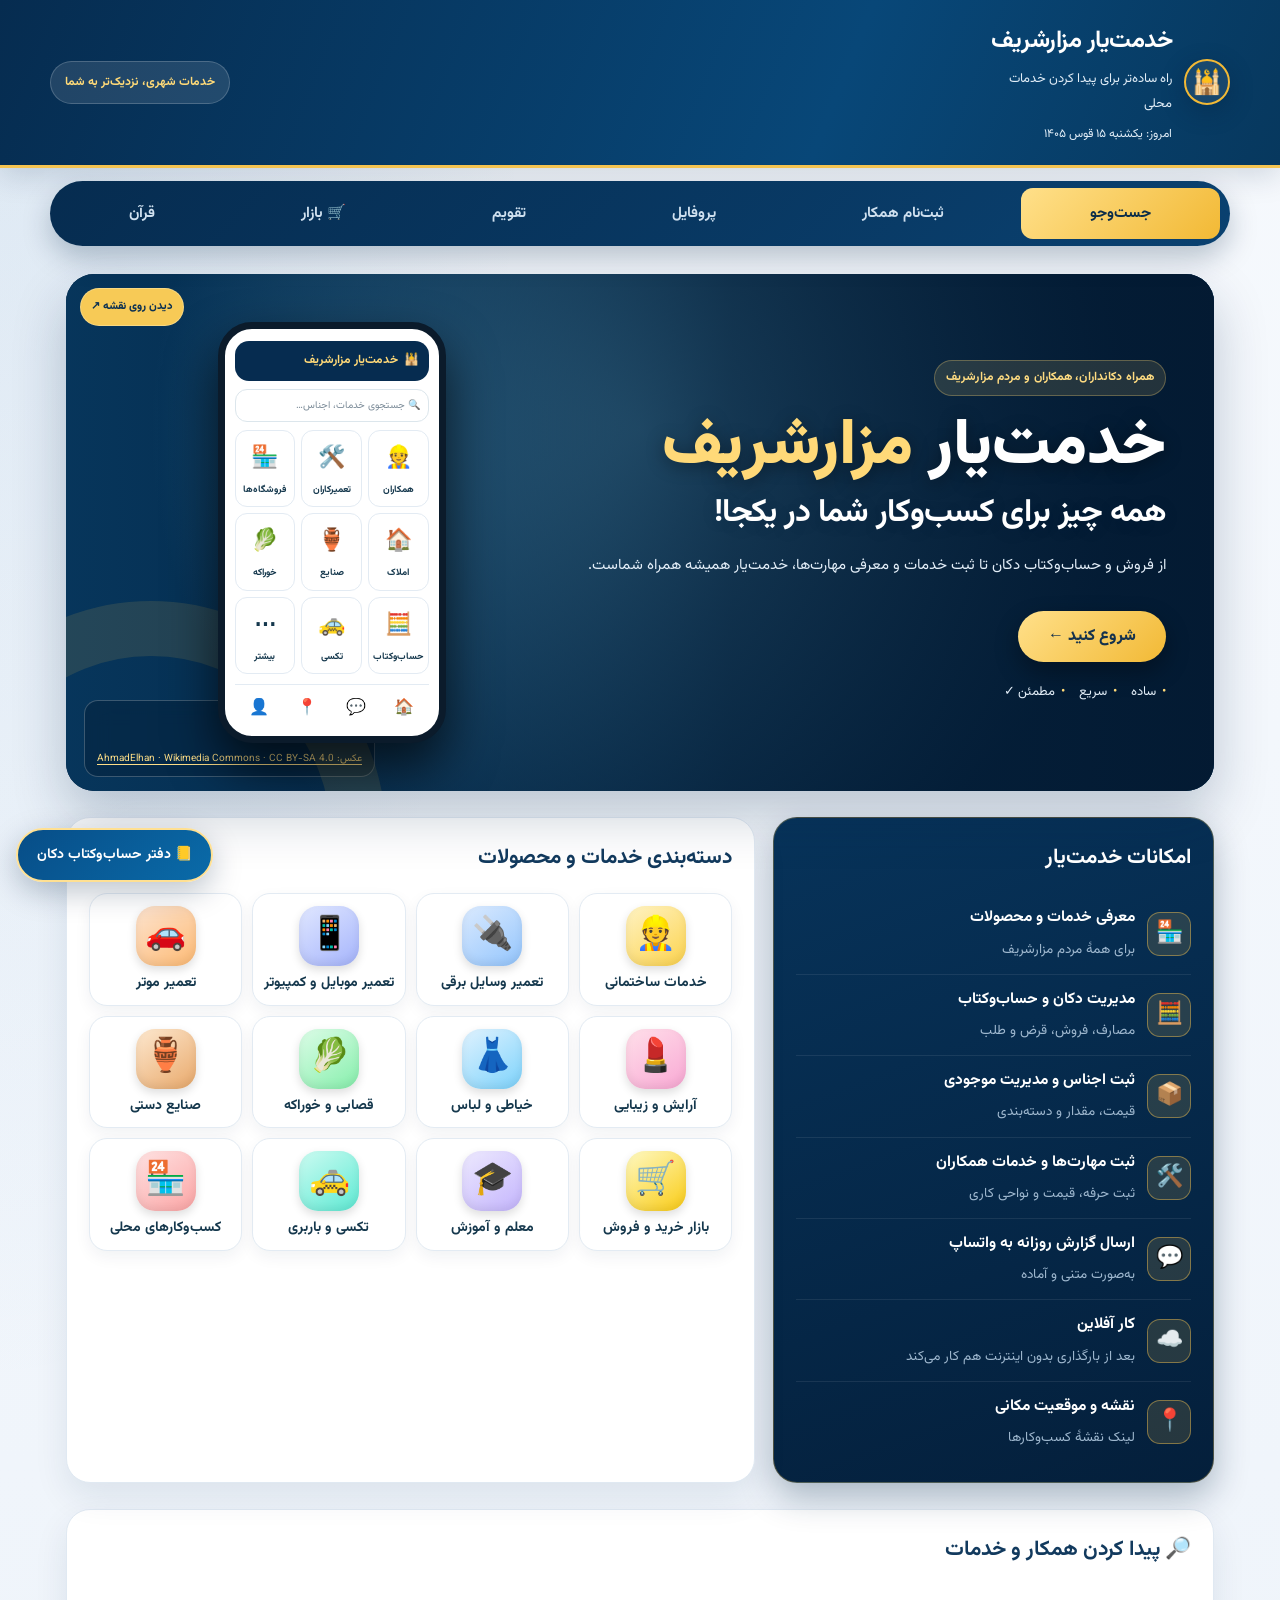
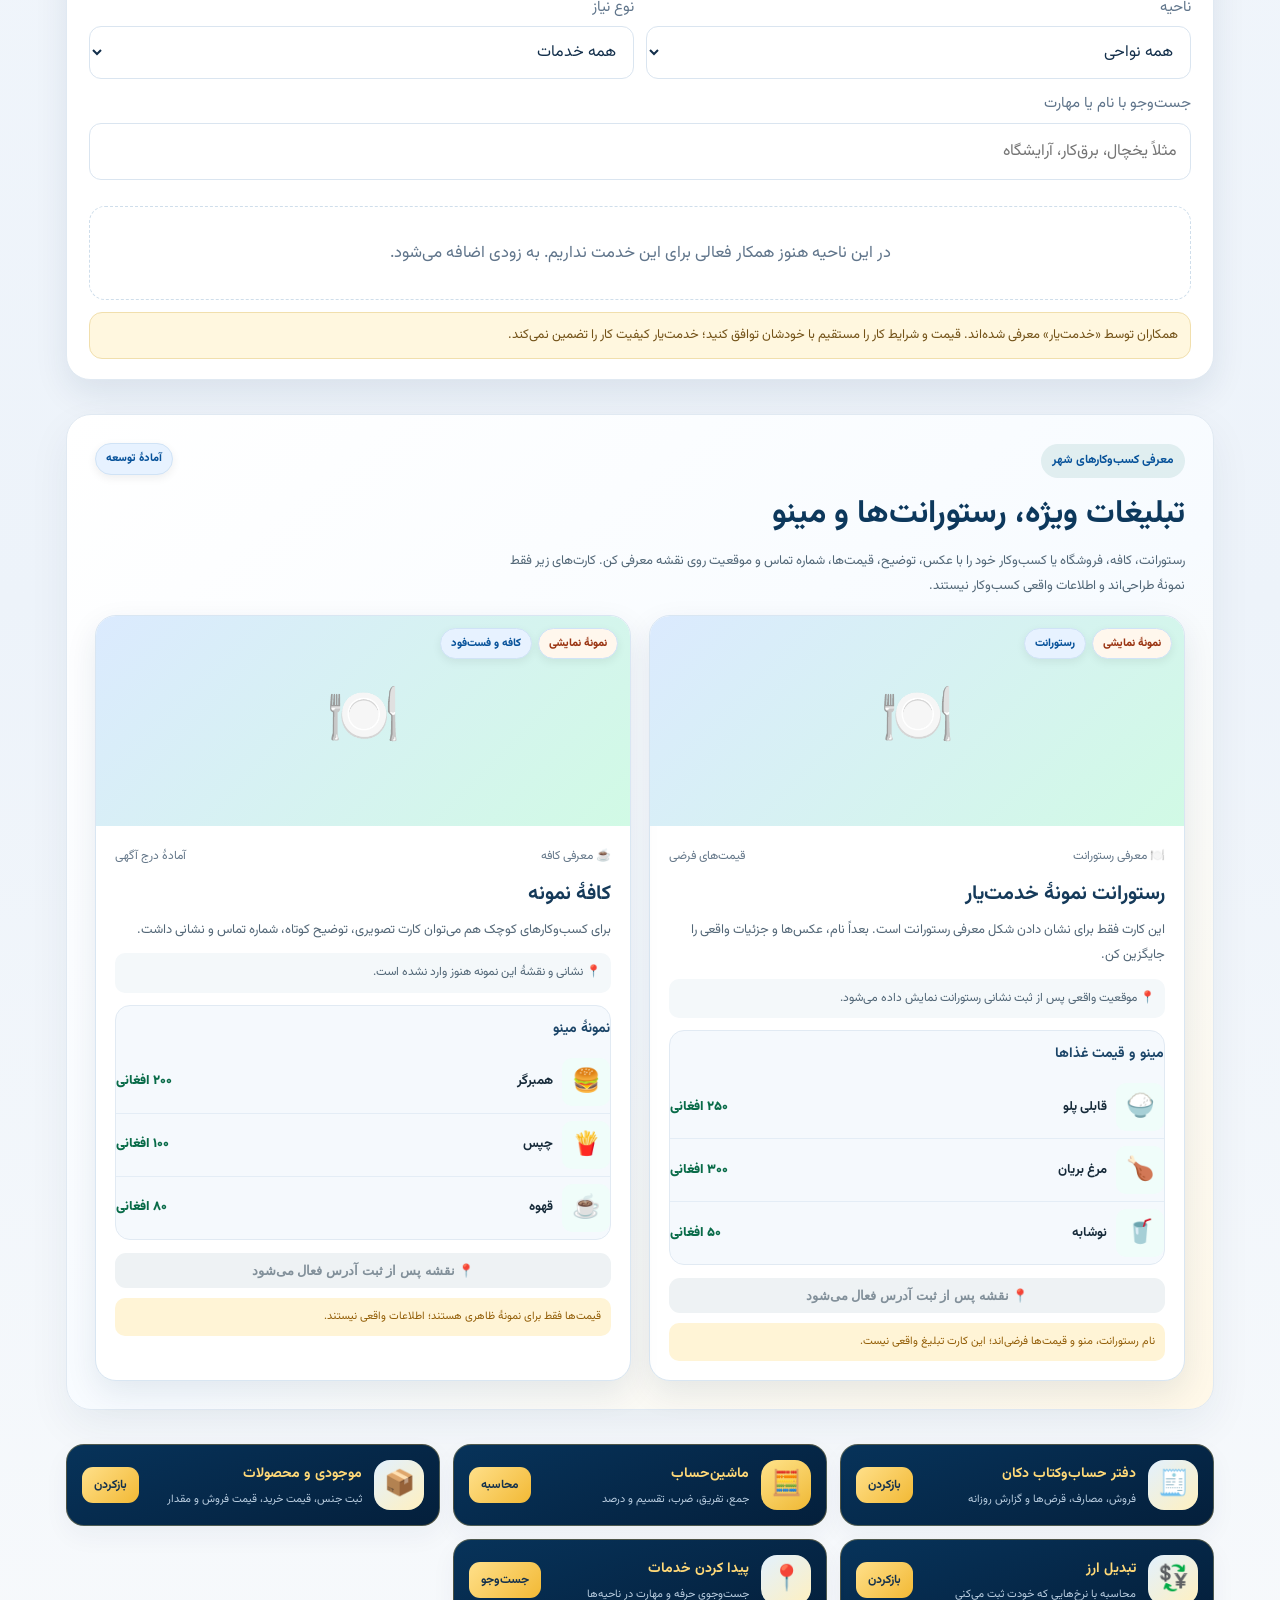
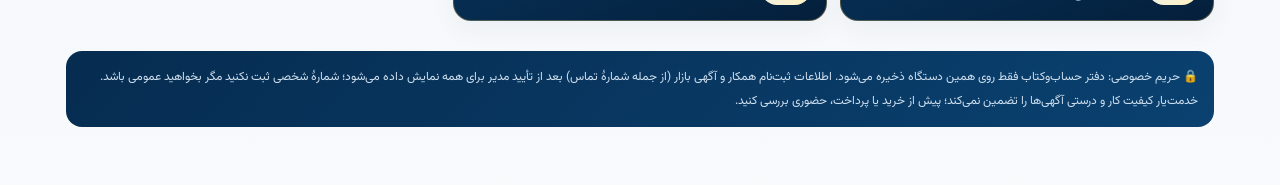
==== index.html @ aa997e95 "Add files via upload" ====
<!DOCTYPE html>
<html lang="fa" dir="rtl">
<head>
<meta charset="utf-8">
<meta name="viewport" content="width=device-width, initial-scale=1, viewport-fit=cover">
<title>خدمت‌یار مزارشریف</title>
<link rel="stylesheet" href="https://fonts.googleapis.com/css2?family=Amiri+Quran&display=swap">
<style>
:root{box-sizing:border-box;padding-top:env(safe-area-inset-top,0px);padding-bottom:env(safe-area-inset-bottom,0px);--bg:#f4f7f5;--card:#fff;--tx:#14231c;--mu:#5b6b63;--pr:#0f7a4f;--pr2:#e3f3ea;--bd:#dbe5df;--wa:#1fa855;--wn:#b45309;--wb:#fef3c7}
@media(prefers-color-scheme:dark){:root:not([data-theme="light"]){--bg:#0e1612;--card:#17221c;--tx:#e8f1ec;--mu:#9bb0a5;--pr:#3fcf8e;--pr2:#183226;--bd:#27382f;--wn:#fcd34d;--wb:#3a2f0b}}
:root[data-theme="dark"]{--bg:#0e1612;--card:#17221c;--tx:#e8f1ec;--mu:#9bb0a5;--pr:#3fcf8e;--pr2:#183226;--bd:#27382f;--wn:#fcd34d;--wb:#3a2f0b}
html{scroll-padding-top:env(safe-area-inset-top,0px)}
*{box-sizing:border-box}
body{margin:0;background:var(--bg);color:var(--tx);font-family:Tahoma,"Vazirmatn","Noto Naskh Arabic",sans-serif;line-height:1.7}
header{background:var(--pr);color:#fff;padding:18px 16px 14px;text-align:center}
header h1{margin:0;font-size:22px}header p{margin:2px 0 0;font-size:13px;opacity:.9}
nav{display:flex;overflow-x:auto;gap:6px;padding:10px 12px;position:sticky;top:env(safe-area-inset-top,0px);background:var(--bg);z-index:5;border-bottom:1px solid var(--bd)}
nav button{flex:1 0 auto;white-space:nowrap;padding:10px 12px;border:1px solid var(--bd);background:var(--card);color:var(--tx);border-radius:10px;font:inherit;font-size:12.5px;cursor:pointer}
nav button.on{background:var(--pr);color:#fff;border-color:var(--pr)}
main{max-width:720px;margin:0 auto;padding:14px 12px 40px}
.row{display:grid;grid-template-columns:1fr 1fr;gap:8px}
select,input,textarea{width:100%;padding:11px;border:1px solid var(--bd);border-radius:10px;background:var(--card);color:var(--tx);font:inherit;font-size:15px}
label{display:block;font-size:13px;color:var(--mu);margin:10px 0 4px}
.card{background:var(--card);border:1px solid var(--bd);border-radius:14px;padding:14px;margin-top:12px}
.card h3{margin:0 0 4px;font-size:17px}
.tag{display:inline-block;background:var(--pr2);color:var(--pr);border-radius:20px;padding:1px 10px;font-size:12px;margin-left:4px}
.mu{color:var(--mu);font-size:13px}
.acts{display:flex;gap:8px;margin-top:10px;flex-wrap:wrap}
.btn{flex:1;min-width:110px;text-align:center;padding:10px;border-radius:10px;border:0;font:inherit;font-size:14px;text-decoration:none;cursor:pointer;color:#fff;background:var(--pr)}
.btn.wa{background:var(--wa)}.btn.gr{background:transparent;color:var(--tx);border:1px solid var(--bd)}.btn.rd{background:#c0392b}
.note{background:var(--wb);color:var(--wn);border-radius:10px;padding:10px 12px;font-size:13px;margin-top:12px}
.ok{background:var(--pr2);color:var(--pr);border-radius:10px;padding:12px;margin-top:12px}
.st{font-size:12px;padding:1px 9px;border-radius:20px;background:var(--wb);color:var(--wn)}.st.a{background:var(--pr2);color:var(--pr)}
.empty{text-align:center;color:var(--mu);padding:30px 10px}
.choice-grid{display:grid;grid-template-columns:repeat(auto-fit,minmax(175px,1fr));gap:8px;margin:8px 0 14px}.choice{display:flex;align-items:center;gap:9px;border:1px solid var(--bd);border-radius:12px;padding:10px 12px;background:var(--bg);color:var(--tx);font-size:14px}.choice input{width:auto;margin:0;accent-color:var(--pr)}.subpanel{border:1px dashed var(--bd);border-radius:14px;padding:12px;margin-top:12px;background:color-mix(in srgb,var(--pr2) 35%,var(--card))}.skill-line{display:grid;grid-template-columns:minmax(120px,.8fr) minmax(0,1.2fr);gap:8px;align-items:center;margin-top:8px}.skill-line label{margin:0}.product-form-row{display:grid;grid-template-columns:1fr 1fr;gap:8px;border:1px solid var(--bd);border-radius:12px;padding:10px;margin-top:8px}.product-form-row .wide{grid-column:1/-1}.product-card{display:grid;grid-template-columns:92px 1fr;gap:12px;border-top:1px solid var(--bd);padding-top:10px;margin-top:10px}.product-card img{width:92px;height:92px;object-fit:cover;border-radius:12px;background:var(--bg)}.product-card strong{display:block}.price{color:var(--pr);font-weight:bold}.product-gallery{margin-top:10px}@media(max-width:520px){.skill-line,.product-form-row,.product-card{grid-template-columns:1fr}.product-card img{width:100%;height:160px}.product-form-row .wide{grid-column:auto}}
.cgrid{display:grid;grid-template-columns:repeat(7,1fr);gap:4px;margin-top:4px;text-align:center}.cgrid b{font-size:12px;color:var(--mu);font-weight:400}
.cl{border:1px solid var(--bd);border-radius:10px;padding:4px 0;min-height:46px;cursor:pointer;background:var(--bg);font-size:16px;line-height:1.2}.cl small{display:block;font-size:10px;color:var(--mu)}
.cl.fr{color:#c0392b}.cl.td{background:var(--pr);color:#fff;border-color:var(--pr)}.cl.td small{color:#fff}.cl.sl{outline:2px solid var(--pr)}.cl.em{border:0;background:none;cursor:default}
.qtext{font-family:"Amiri Quran","Scheherazade New","Noto Naskh Arabic","Traditional Arabic",serif;font-size:var(--qf,26px);line-height:2.4;text-align:justify;direction:rtl}
.qv{display:block;cursor:pointer;padding:12px 6px;border-bottom:1px solid var(--bd)}.qv:last-child{border-bottom:0}.qv.bm{background:var(--pr2);border-radius:8px}.qn{color:var(--pr);font-size:.62em;padding:0 2px;white-space:nowrap}
.qbis{text-align:center;margin:6px 0 10px}.qhd{text-align:center;border:1px solid var(--bd);border-radius:12px;padding:6px;margin-bottom:10px;background:var(--pr2);color:var(--pr)}
.qbar{display:flex;gap:6px;align-items:center;margin-bottom:10px}.qbar .btn{min-width:0;flex:0 0 auto;padding:8px 14px}.qbar span{flex:1;text-align:center}
.srow{display:flex;justify-content:space-between;align-items:center;cursor:pointer;margin-top:8px;padding:12px 14px}
.hide{display:none}

/* Khedmatyar modern visual refresh */
:root{--bg:#f5f7fb;--card:#fff;--tx:#172b3a;--mu:#667887;--pr:#0d766e;--pr2:#e1f4f1;--bd:#dce6ec;--wa:#16834b;--wn:#925d06;--wb:#fff4d6;--shadow:0 12px 34px rgba(22,48,67,.08)}
body{background:radial-gradient(circle at 5% 0%,rgba(13,118,110,.08),transparent 25rem),var(--bg)}
header{background:var(--card);color:var(--tx);border-bottom:1px solid var(--bd);text-align:right;padding:18px max(16px,calc((100% - 1080px)/2));display:flex;align-items:center;justify-content:space-between;gap:12px}
header h1{font-size:21px;letter-spacing:-.4px}header p{color:var(--mu);opacity:1}header:before{display:none}.header-brand{display:flex;align-items:center;gap:12px;min-width:0}.site-logo{display:grid;place-items:center;flex:0 0 46px;height:46px;border-radius:15px;background:linear-gradient(135deg,var(--pr),#174b70);color:white;font-size:24px;overflow:hidden;box-shadow:0 8px 20px rgba(13,118,110,.2)}.site-logo img{width:100%;height:100%;object-fit:cover}.header-copy h1{margin:0}.header-copy p{margin:2px 0 0}.header-pill{font-size:12px;border-radius:999px;padding:7px 12px;background:var(--pr2);color:var(--pr);white-space:nowrap}
nav{max-width:1080px;margin:auto;position:sticky;top:0;background:color-mix(in srgb,var(--bg) 90%,transparent);backdrop-filter:blur(12px);gap:8px;padding:12px 16px}nav button{border-radius:999px;padding:10px 15px;font-weight:bold;border-color:transparent}nav button.on{box-shadow:0 7px 16px rgba(13,118,110,.18)}
main{max-width:1080px;padding:20px 16px 50px}.hero{display:grid;grid-template-columns:1.2fr .8fr;align-items:center;gap:20px;margin:0 0 22px;padding:clamp(24px,4vw,42px);min-height:250px;overflow:hidden;position:relative;border-radius:27px;color:#fff;background:linear-gradient(120deg,#0d766e,#14566b 60%,#173b57);box-shadow:0 20px 45px rgba(16,75,89,.18)}.hero:after{content:"";position:absolute;left:-70px;top:-150px;width:300px;height:300px;border-radius:50%;background:rgba(255,255,255,.08);pointer-events:none}.hero h2{font-size:clamp(27px,4vw,41px);line-height:1.4;margin:8px 0 10px}.hero p{color:rgba(255,255,255,.83);margin:0}.hero .kicker{display:inline-block;background:rgba(255,255,255,.13);border:1px solid rgba(255,255,255,.2);border-radius:999px;padding:5px 12px;font-size:12px}.hero .art{font-size:clamp(70px,10vw,120px);text-align:center;filter:drop-shadow(0 15px 18px rgba(0,0,0,.2))}.hero .actions{display:flex;gap:9px;flex-wrap:wrap;margin-top:20px}.hero a,.hero button{display:inline-block;border:1px solid rgba(255,255,255,.3);border-radius:12px;padding:10px 16px;font:inherit;font-weight:bold;text-decoration:none;cursor:pointer}.hero a{background:#fff;color:#0d625e}.hero button{background:rgba(255,255,255,.12);color:#fff}
.card{border-radius:19px;padding:17px;box-shadow:var(--shadow);border-color:var(--bd)}.btn{border-radius:12px;font-weight:bold;padding:11px 14px;transition:transform .15s,box-shadow .15s}.btn:hover{transform:translateY(-1px);box-shadow:0 7px 15px rgba(13,118,110,.12)}select,input,textarea{border-radius:12px;border-color:var(--bd);padding:12px 13px}select:focus,input:focus,textarea:focus{outline:none;border-color:var(--pr);box-shadow:0 0 0 3px rgba(13,118,110,.12)}.note,.ok{border-radius:13px}.empty{background:var(--card);border:1px dashed var(--bd);border-radius:16px;margin-top:14px}
@media(max-width:650px){header{padding:14px 16px}header h1{font-size:18px}.site-logo{flex-basis:40px;height:40px}.header-pill{display:none}main{padding:13px 12px 35px}.hero{grid-template-columns:1fr;min-height:0;border-radius:21px;padding:24px 21px}.hero .art{display:none}.hero h2{font-size:29px}.row{grid-template-columns:1fr}.card{padding:14px}}


/* Version 5 visual homepage: service photos, features and roadmap */
.kyv-intro{display:grid;grid-template-columns:1.2fr .8fr;gap:22px;align-items:center;margin:0 0 30px;padding:clamp(22px,4vw,42px);border-radius:28px;overflow:hidden;background:linear-gradient(120deg,#062d4d,#075c76 58%,#0d766e);color:#fff;box-shadow:0 22px 50px rgba(6,45,77,.2);position:relative}.kyv-intro:after{content:"";position:absolute;width:340px;height:340px;left:-120px;bottom:-230px;border-radius:50%;border:50px solid rgba(255,255,255,.07);pointer-events:none}.kyv-eyebrow{display:inline-flex;border-radius:999px;padding:5px 11px;background:rgba(13,118,110,.1);color:var(--pr);font-weight:700;font-size:12px}.kyv-intro .kyv-eyebrow{background:rgba(255,255,255,.13);color:#ffe29a;border:1px solid rgba(255,255,255,.15)}.kyv-intro h2{font-size:clamp(27px,4vw,42px);line-height:1.45;margin:13px 0}.kyv-intro p{font-size:15px;line-height:1.95;color:#e1eef7;max-width:690px}.kyv-intro-points{display:flex;gap:8px;flex-wrap:wrap;margin:16px 0}.kyv-intro-points span{font-size:12px;padding:6px 10px;border-radius:999px;background:rgba(255,255,255,.1)}.kyv-intro-actions{display:flex;gap:9px;flex-wrap:wrap;margin-top:18px}.kyv-intro-actions button{border:0;border-radius:12px;background:#fff;color:#063b5c;padding:12px 16px;font:700 13px Tahoma,sans-serif;cursor:pointer}.kyv-intro-actions button.secondary{background:rgba(255,255,255,.12);color:#fff;border:1px solid rgba(255,255,255,.25)}.kyv-intro-actions button.gold{background:#ffcf5b;color:#26303a}.kyv-intro-art{min-height:235px;position:relative;display:grid;place-items:center;background:radial-gradient(circle at 50% 40%,rgba(255,255,255,.2),transparent 60%)}.kyv-city-icon{font-size:clamp(100px,15vw,170px);filter:drop-shadow(0 18px 18px rgba(0,0,0,.25))}.kyv-art-caption{position:absolute;bottom:6px;right:4%;left:4%;padding:12px 14px;background:rgba(255,255,255,.13);border:1px solid rgba(255,255,255,.2);backdrop-filter:blur(8px);border-radius:14px;display:flex;justify-content:space-between;gap:8px;flex-wrap:wrap}.kyv-art-caption span{font-size:12px;color:#e1eef7}.kyv-float-icon{position:absolute;display:grid;place-items:center;width:56px;height:56px;border-radius:18px;background:#fff;color:#073c58;font-size:28px;box-shadow:0 12px 26px #001a2c44;transform:rotate(-7deg)}.kyv-float-icon.one{top:7%;right:12%}.kyv-float-icon.two{top:19%;left:8%;transform:rotate(8deg)}.kyv-float-icon.three{bottom:27%;left:14%;transform:rotate(-3deg)}.kyv-block{margin:30px 0}.kyv-heading{display:flex;align-items:end;justify-content:space-between;gap:15px;margin-bottom:15px}.kyv-heading h2{margin:7px 0 3px;font-size:clamp(22px,3vw,29px)}.kyv-heading p{margin:0;color:var(--mu);font-size:13px}.kyv-categories{display:grid;grid-template-columns:repeat(4,minmax(0,1fr));gap:13px}.kyv-category{position:relative;display:block;min-width:0;overflow:hidden;text-decoration:none;color:var(--tx);background:var(--card);border:1px solid var(--bd);border-radius:19px;box-shadow:var(--shadow);transition:transform .18s,box-shadow .18s}.kyv-category:hover{transform:translateY(-3px);box-shadow:0 16px 32px rgba(22,48,67,.13)}.kyv-category img{width:100%;height:145px;display:block;object-fit:cover;background:linear-gradient(135deg,#dceef1,#e9f0f6)}.kyv-category .kyv-fallback{display:none;position:absolute;top:42px;right:calc(50% - 28px);width:56px;height:56px;border-radius:18px;place-items:center;background:#fff;color:var(--pr);font-size:28px;box-shadow:0 8px 20px #1232}.kyv-category div{padding:13px 14px 15px}.kyv-category b{display:block;font-size:15px}.kyv-category small{display:block;color:var(--mu);font-size:12px;margin-top:5px;line-height:1.7}.kyv-tools{display:grid;grid-template-columns:repeat(2,minmax(0,1fr));gap:10px;margin:28px 0}.kyv-tool{display:flex;align-items:center;gap:12px;min-width:0;background:var(--card);border:1px solid var(--bd);border-radius:16px;padding:13px;box-shadow:var(--shadow)}.kyv-tool>span{width:46px;height:46px;flex:0 0 46px;display:grid;place-items:center;border-radius:14px;background:var(--pr2);font-size:23px}.kyv-tool div{flex:1;min-width:0}.kyv-tool b{display:block;font-size:14px}.kyv-tool small{display:block;color:var(--mu);font-size:11px;line-height:1.6;margin-top:3px}.kyv-tool button{border:1px solid var(--bd);background:var(--bg);color:var(--pr);border-radius:10px;padding:8px 10px;font:700 12px Tahoma,sans-serif;cursor:pointer;white-space:nowrap}.kyv-features{display:grid;grid-template-columns:repeat(4,minmax(0,1fr));gap:11px}.kyv-features article{background:var(--card);border:1px solid var(--bd);border-radius:17px;padding:16px;box-shadow:var(--shadow)}.kyv-features article span{display:grid;place-items:center;width:44px;height:44px;border-radius:14px;background:var(--pr2);font-size:23px;margin-bottom:10px}.kyv-features b{font-size:14px}.kyv-features p{font-size:12px;line-height:1.8;color:var(--mu);margin:6px 0 0}.kyv-roadmap{display:grid;grid-template-columns:repeat(3,minmax(0,1fr));gap:14px}.stage{position:relative;background:var(--card);border:1px solid var(--bd);border-radius:21px;padding:19px;box-shadow:var(--shadow);overflow:hidden}.stage.current{border:2px solid #0d9a84;background:linear-gradient(160deg,#f0fffb,#fff 60%)}.stage-no{width:45px;height:45px;display:grid;place-items:center;border-radius:15px;background:#0d766e;color:#fff;font-size:22px;font-weight:800;box-shadow:0 8px 20px #0d766e33}.stage:nth-child(2) .stage-no{background:#2368ba}.stage:nth-child(3) .stage-no{background:#7250b8}.stage-label{display:block;margin-top:13px;font-size:12px;font-weight:700;color:var(--pr)}.stage h3{font-size:17px;margin:5px 0 8px}.stage p,.stage li{font-size:12px;line-height:1.85;color:var(--mu)}.stage ul{padding-right:18px;margin:10px 0}.stage-status{display:inline-block;padding:6px 10px;border-radius:999px;background:#dff7ed;color:#06765c;font-size:11px;font-weight:700}.stage-status.planned{background:#eef2ff;color:#4256a5}.kyv-disclaimer{margin-top:14px;padding:13px 15px;border-radius:13px;background:#fff4d6;color:#775310;font-size:12px;line-height:1.9}
@media(max-width:850px){.kyv-categories{grid-template-columns:repeat(3,minmax(0,1fr))}.kyv-features{grid-template-columns:repeat(2,minmax(0,1fr))}.kyv-intro{grid-template-columns:1fr .7fr}.kyv-category img{height:125px}}
@media(max-width:600px){.kyv-intro{grid-template-columns:1fr;padding:22px 18px;border-radius:20px}.kyv-intro-art{min-height:150px;grid-row:1}.kyv-city-icon{font-size:100px}.kyv-art-caption{bottom:0}.kyv-intro h2{font-size:27px}.kyv-categories{grid-template-columns:repeat(2,minmax(0,1fr));gap:9px}.kyv-category img{height:112px}.kyv-category div{padding:10px}.kyv-category b{font-size:13px}.kyv-category small{font-size:11px}.kyv-tools{grid-template-columns:1fr}.kyv-tool{gap:9px;padding:10px}.kyv-tool>span{width:40px;height:40px;flex-basis:40px}.kyv-roadmap{grid-template-columns:1fr}.kyv-heading{align-items:start}.kyv-features{grid-template-columns:repeat(2,minmax(0,1fr))}.kyv-features article{padding:12px}.kyv-features b{font-size:13px}}

/* Version 6: local business promotions, restaurant menus and map links */
.kyv-ads-block{margin:28px 0;padding:clamp(16px,3vw,26px);border-radius:25px;background:linear-gradient(135deg,#fff7ed,#f0fdfa 68%,#eff6ff);border:1px solid #e3e9ed}
.kyv-ads-top{display:flex;align-items:flex-start;justify-content:space-between;gap:16px;flex-wrap:wrap;margin-bottom:15px}
.kyv-ads-top h2{margin:5px 0 4px;font-size:clamp(22px,3vw,30px);color:#143348}
.kyv-ads-top p{margin:0;color:#526777;font-size:13px;max-width:700px}
.kyv-ad-grid{display:grid;grid-template-columns:repeat(2,minmax(0,1fr));gap:16px}
.kyv-ad-card{background:#fff;border:1px solid #e0e8eb;border-radius:20px;overflow:hidden;box-shadow:0 12px 28px rgba(21,57,76,.08);min-width:0;color:#172b3a}
.kyv-ad-photo{height:178px;position:relative;background:linear-gradient(135deg,#dbeafe,#d1fae5);overflow:hidden}
.kyv-ad-photo img{width:100%;height:100%;object-fit:cover;display:block}
.kyv-ad-photo .ad-photo-fallback{display:grid;place-items:center;width:100%;height:100%;font-size:60px}
.kyv-ad-flags{position:absolute;top:12px;right:12px;display:flex;gap:6px;flex-wrap:wrap}
.kyv-ad-flag{border-radius:999px;padding:4px 10px;font-size:11px;font-weight:800;background:#fff;color:#9a3412;box-shadow:0 3px 10px #0001}
.kyv-ad-flag.demo{background:#fff7ed;color:#9a3412}
.kyv-ad-body{padding:16px}
.kyv-ad-meta{display:flex;justify-content:space-between;gap:8px;align-items:center;flex-wrap:wrap;font-size:12px;color:#647789}
.kyv-ad-card h3{font-size:19px;margin:7px 0 4px;color:#15384d}
.kyv-ad-desc{font-size:13px;color:#536777;margin:0 0 10px}
.kyv-ad-address{font-size:12px;color:#526777;background:#f4f8fa;border-radius:10px;padding:8px 10px;margin:10px 0}
.kyv-menu{margin-top:12px;border-top:1px solid #e5edf1;padding-top:10px}
.kyv-menu h4{margin:0 0 8px;color:#1c4a58;font-size:14px}
.kyv-menu-item{display:flex;align-items:center;gap:9px;padding:7px 0;border-bottom:1px dashed #e2e9ed;min-width:0}
.kyv-menu-item:last-child{border-bottom:0}
.kyv-menu-item img{width:48px;height:48px;object-fit:cover;border-radius:10px;background:#edf2f5;flex:0 0 48px}
.kyv-menu-item .kyv-menu-icon{width:48px;height:48px;border-radius:10px;display:grid;place-items:center;background:#f0fdfa;font-size:23px;flex:0 0 48px}
.kyv-menu-name{font-size:13px;font-weight:700;flex:1;min-width:0;overflow-wrap:anywhere}
.kyv-menu-price{font-size:13px;font-weight:900;color:#0d766e;white-space:nowrap}
.kyv-ad-actions{display:flex;gap:8px;flex-wrap:wrap;margin-top:13px}
.kyv-ad-actions a,.kyv-ad-actions button{flex:1;min-width:120px;text-align:center;border:0;border-radius:11px;padding:10px 11px;background:#0d766e;color:#fff;text-decoration:none;font:700 13px Tahoma,sans-serif;cursor:pointer}
.kyv-ad-actions a.map{background:#e8f3ff;color:#1c5b88}.kyv-ad-actions a.call{background:#16834b}.kyv-ad-actions a.demo-disabled{background:#eef2f4;color:#82909a;cursor:default;pointer-events:none}
.kyv-ad-demo-note{font-size:11px;color:#925d06;background:#fff4d6;border-radius:10px;padding:8px 10px;margin-top:10px}
.kyv-ad-empty{border:1px dashed #c5d5dd;background:#fff;border-radius:16px;text-align:center;padding:20px;color:#526777;font-size:13px}
.kyv-ad-admin{border:1px solid var(--bd);border-radius:16px;background:var(--bg);padding:14px;margin:16px 0}
.kyv-ad-admin h3{margin:0 0 6px}.kyv-ad-admin .ky-ad-form-grid{display:grid;grid-template-columns:repeat(2,minmax(0,1fr));gap:8px}
.kyv-ad-admin .wide{grid-column:1/-1}.kyv-ad-admin .ky-ad-field label{display:block;font-size:12px;color:var(--mu);margin:8px 0 4px}.kyv-ad-admin .ky-ad-field input,.kyv-ad-admin .ky-ad-field select,.kyv-ad-admin .ky-ad-field textarea{width:100%;padding:10px;border:1px solid var(--bd);border-radius:10px;background:var(--card);color:var(--tx);font:inherit;min-width:0}.kyv-ad-admin .ky-ad-field textarea{min-height:96px}
.kyv-ad-admin-list{display:grid;grid-template-columns:repeat(auto-fit,minmax(230px,1fr));gap:9px;margin-top:12px}.kyv-ad-admin-item{border:1px solid var(--bd);background:var(--card);border-radius:12px;padding:12px}.kyv-ad-admin-item h4{margin:0 0 5px}.kyv-ad-admin-item .acts{margin-top:8px}.kyv-ad-admin-item .btn{font-size:12px;min-width:85px}
@media(max-width:650px){.kyv-ad-grid{grid-template-columns:1fr}.kyv-ad-photo{height:165px}.kyv-ad-admin .ky-ad-form-grid{grid-template-columns:1fr}.kyv-ad-admin .wide{grid-column:auto}.kyv-ads-block{padding:14px;border-radius:18px}}

</style>

<style id="ky-ledger-style">
#ky-ledger-launch{position:fixed;z-index:9998;left:16px;bottom:18px;border:0;border-radius:999px;background:#0f7a4f;color:white;padding:13px 18px;font:700 14px Tahoma,sans-serif;box-shadow:0 8px 28px #0003;cursor:pointer}
#ky-ledger{position:fixed;z-index:9999;inset:0;background:var(--bg,#f4f7f5);color:var(--tx,#14231c);overflow:auto;display:none;font:14px/1.7 Tahoma,sans-serif}
#ky-ledger *{box-sizing:border-box} #ky-ledger.open{display:block}
.ky-wrap{max-width:1120px;margin:auto;padding:14px}.ky-top{position:sticky;top:0;z-index:2;background:var(--card,#fff);border-bottom:1px solid var(--bd,#dbe5df);padding:12px;display:flex;gap:10px;align-items:center;justify-content:space-between;flex-wrap:wrap}
.ky-title{font-size:20px;font-weight:800}.ky-muted{color:var(--mu,#5b6b63);font-size:12px}.ky-tabs{display:flex;gap:7px;flex-wrap:wrap;margin:12px 0}.ky-tab,.ky-btn{border:1px solid var(--bd,#dbe5df);border-radius:10px;padding:9px 12px;background:var(--card,#fff);color:var(--tx,#14231c);font:inherit;cursor:pointer}.ky-tab.active,.ky-btn.primary{background:var(--pr,#0f7a4f);color:#fff;border-color:transparent}.ky-panel{display:none}.ky-panel.active{display:block}.ky-grid{display:grid;grid-template-columns:repeat(auto-fit,minmax(210px,1fr));gap:12px}.ky-card{background:var(--card,#fff);border:1px solid var(--bd,#dbe5df);border-radius:14px;padding:14px;margin-bottom:12px}.ky-card h3{margin:0 0 10px;font-size:16px}.ky-stat{font-size:22px;font-weight:800;margin-top:3px}.ky-form{display:grid;grid-template-columns:repeat(auto-fit,minmax(180px,1fr));gap:10px}.ky-field label{display:block;font-size:12px;color:var(--mu,#5b6b63);margin-bottom:4px}.ky-field input,.ky-field select,.ky-field textarea{width:100%;border:1px solid var(--bd,#dbe5df);background:var(--bg,#f4f7f5);color:var(--tx,#14231c);padding:10px;border-radius:9px;font:inherit;min-width:0}.ky-field textarea{min-height:76px}.ky-actions{display:flex;gap:8px;flex-wrap:wrap;margin-top:12px}.ky-tablewrap{overflow:auto} .ky-table{width:100%;border-collapse:collapse;min-width:560px}.ky-table th,.ky-table td{padding:8px;border-bottom:1px solid var(--bd,#dbe5df);text-align:right;white-space:nowrap}.ky-table th{font-size:12px;color:var(--mu,#5b6b63)}.ky-danger{color:#b42318}.ky-note{padding:10px 12px;background:var(--pr2,#e3f3ea);border-radius:10px;margin:10px 0}.ky-empty{color:var(--mu,#5b6b63);padding:14px;text-align:center}.ky-badge{display:inline-block;padding:3px 8px;border-radius:99px;background:var(--pr2,#e3f3ea);font-size:11px}
@media(max-width:560px){.ky-wrap{padding:8px}.ky-title{font-size:17px}#ky-ledger-launch{left:10px;bottom:10px;padding:11px 14px}}
</style>
<link rel="manifest" href="./manifest.webmanifest">
<meta name="theme-color" content="#062c50">


<style id="kyv-v7-premium-style">
:root{--bg:#f3f7fc;--card:#fff;--tx:#132f4b;--mu:#60758b;--pr:#07529a;--pr2:#e5f1ff;--bd:#dae5f0;--accent:#f5c451;--wa:#16834b;--shadow:0 14px 36px rgba(7,39,76,.09)}
body{background:radial-gradient(ellipse at 0% 0%,rgba(16,96,164,.11),transparent 33rem),linear-gradient(180deg,#f6f9fd,#edf3fa 65%,#f8fafc);color:var(--tx);font-family:Tahoma,"Vazirmatn","Noto Naskh Arabic",sans-serif}
.legacy-hero{display:none!important}
header{position:relative;background:linear-gradient(112deg,#062c50,#084778 65%,#07385e);color:#fff;border:0;border-bottom:3px solid var(--accent);padding:18px max(16px,calc((100% - 1180px)/2));box-shadow:0 8px 28px rgba(4,35,67,.15)}
header h1{color:#fff;font-size:24px;letter-spacing:-.5px}header p{color:#e1edf7!important;opacity:1}header .header-pill{background:rgba(255,255,255,.11);border:1px solid rgba(255,255,255,.19);color:#ffda78;padding:9px 14px;font-weight:700}.site-logo{background:linear-gradient(145deg,#ffda76,#e5ab28 48%,#fff0bd);color:#062f55;border:2px solid rgba(255,255,255,.65);box-shadow:0 7px 24px #001e3c55;font-weight:900;border-radius:17px}
nav{max-width:1180px;background:rgba(255,255,255,.91);border:1px solid #dbe7f2;border-radius:18px;margin:13px auto 0;padding:9px 12px;box-shadow:0 12px 26px rgba(7,39,76,.07);backdrop-filter:blur(14px)}nav button{background:transparent;color:#25445f;border-radius:12px;font-size:13px;padding:11px 14px;transition:all .18s}nav button:hover{background:#edf5fd;color:#07529a}nav button.on{background:linear-gradient(135deg,#064d91,#0d70b8);border-color:transparent;color:white;box-shadow:0 8px 18px #07529a2b}
main{max-width:1180px;padding:18px 16px 58px}.kyv-intro{grid-template-columns:1.08fr .92fr;gap:28px;margin:10px 0 26px;padding:clamp(22px,3.2vw,40px);border:1px solid rgba(255,255,255,.12);border-radius:30px;background:radial-gradient(circle at 100% 0%,#0c6298 0,transparent 31%),linear-gradient(125deg,#031e3a,#07395f 55%,#0a4e73);box-shadow:0 24px 54px rgba(4,36,71,.23)}.kyv-intro:after{width:360px;height:360px;left:-150px;bottom:-280px;border:55px solid rgba(244,195,79,.12)}.kyv-intro-copy{position:relative;z-index:1}.kyv-intro .kyv-eyebrow{background:rgba(255,214,115,.13);border:1px solid rgba(255,214,115,.29);color:#ffdc81;letter-spacing:.1px}.kyv-intro h2{font-size:clamp(29px,3.8vw,45px);line-height:1.42;letter-spacing:-.7px;color:#fff;text-shadow:0 2px 16px #001e3c25}.kyv-intro h2:after{content:"";display:block;width:94px;height:4px;margin-top:14px;border-radius:8px;background:linear-gradient(90deg,#ffdc7c,#df9d19)}.kyv-intro p{max-width:610px;color:#e3eef8;font-size:15px;line-height:2.05}.kyv-intro-points{gap:8px}.kyv-intro-points span{padding:7px 11px;border:1px solid rgba(255,255,255,.13);background:rgba(255,255,255,.075);color:#f6f9ff}.kyv-intro-actions button{border-radius:13px;padding:12px 16px;box-shadow:0 7px 19px #001d361f;transition:transform .16s,box-shadow .16s}.kyv-intro-actions button:hover{transform:translateY(-2px);box-shadow:0 12px 23px #001d3630}.kyv-intro-actions button:first-child{background:linear-gradient(135deg,#ffe08a,#f2b935);color:#17344e}.kyv-intro-actions button.secondary{background:rgba(255,255,255,.085);border:1px solid rgba(255,255,255,.25);color:#fff}.kyv-intro-actions button.gold{background:#fff;color:#074575}
.kyv-intro-art{min-height:390px;border-radius:24px;overflow:hidden;isolation:isolate;display:block;background:linear-gradient(135deg,#d6e6f4,#32618a);box-shadow:0 16px 34px #001a2d50;align-self:stretch}.kyv-intro-art:before{content:"";position:absolute;z-index:1;inset:0;background:linear-gradient(180deg,rgba(3,24,47,.04) 30%,rgba(3,24,47,.72) 100%);pointer-events:none}.kyv-intro-art:after{content:"";position:absolute;z-index:1;inset:10px;border:1px solid rgba(255,255,255,.27);border-radius:18px;pointer-events:none}.kyv-intro-art.photo-unavailable{background:radial-gradient(circle at 50% 30%,#4e98be,#07385f 72%)}.kyv-intro-art.photo-unavailable:after{content:"روضهٔ شریف مزارشریف";display:grid;place-items:center;color:#fff;font-size:28px;font-weight:800;inset:38% 12px auto;height:70px;border:0}.kyv-intro-art #kyv-intro-img{position:absolute;inset:0;width:100%;height:100%;object-fit:cover;object-position:center;display:block;transition:transform .45s}.kyv-intro-art:hover #kyv-intro-img{transform:scale(1.035)}.kyv-photo-top{position:absolute;z-index:3;top:17px;right:17px;left:17px;display:flex;align-items:center;justify-content:space-between;gap:8px;flex-wrap:wrap}.kyv-photo-top span,.kyv-photo-top a{font-size:11px;text-decoration:none;padding:7px 10px;border-radius:99px;color:white;background:rgba(2,28,54,.56);border:1px solid rgba(255,255,255,.25);backdrop-filter:blur(9px)}.kyv-photo-top a{background:#f7ca56;color:#0c3152;font-weight:800}.kyv-art-caption{z-index:3;bottom:18px;right:18px;left:18px;padding:13px 14px;background:rgba(4,32,59,.58);border-color:rgba(255,255,255,.22);align-items:flex-start;flex-direction:column;backdrop-filter:blur(12px)}.kyv-art-caption strong{color:#fff;font-size:17px}.kyv-art-caption span{color:#e8f1fb;display:block}.kyv-art-caption a.kyv-photo-credit{font-size:10px;color:#ffdf88;text-decoration:underline;text-underline-offset:3px;max-width:100%;overflow-wrap:anywhere}.kyv-float-icon{z-index:3;border:1px solid rgba(255,255,255,.75);width:52px;height:52px;border-radius:17px;color:#08406e;background:linear-gradient(145deg,#fff,#eaf4ff);box-shadow:0 13px 25px #001a2c42}.kyv-float-icon.one{top:28%;right:8%}.kyv-float-icon.two{top:42%;left:7%}.kyv-float-icon.three{bottom:34%;left:17%}
.kyv-block{margin:34px 0}.kyv-heading{margin-bottom:17px;padding:0 2px}.kyv-heading h2{font-size:clamp(23px,2.5vw,31px);color:#123a5e;margin:8px 0 5px;line-height:1.5}.kyv-heading p{font-size:13px;line-height:1.9;color:#687f93}.kyv-heading .kyv-eyebrow{background:#e5f1ff;border:1px solid #cfe4fb;color:#07529a}.kyv-categories{gap:14px}.kyv-category{border:1px solid #dbe7f2;border-radius:19px;box-shadow:0 8px 24px rgba(7,39,76,.07);background:#fff}.kyv-category img{height:158px;transition:transform .4s,filter .25s}.kyv-category:hover img{transform:scale(1.04);filter:saturate(1.08)}.kyv-category>div{padding:14px 15px 16px;border-top:1px solid #eef3f8}.kyv-category b{font-size:15px;color:#123858}.kyv-category small{font-size:12px;line-height:1.8;color:#647d92}.kyv-category .kyv-fallback{top:0;right:0;left:0;width:100%;height:158px;border:0;border-radius:0;background:linear-gradient(135deg,#dceeff,#fff0c9);box-shadow:none;font-size:40px;color:#0b5289}
.kyv-ads-block{padding:clamp(17px,3vw,28px);border:1px solid #e0e9f2;border-radius:25px;background:linear-gradient(140deg,#fff 0%,#f7fbff 55%,#fff8e8 100%);box-shadow:0 16px 42px #052d5010}.kyv-ads-top h2{font-size:clamp(23px,3vw,32px);color:#0d385c}.kyv-ad-flag{background:#e7f2ff;border:1px solid #d0e3f6;color:#07529a}.kyv-ad-grid{gap:18px}.kyv-ad-card{border:1px solid #d9e6f2;border-radius:21px;overflow:hidden;box-shadow:0 12px 32px rgba(7,39,76,.09)}.kyv-ad-photo{height:210px}.kyv-ad-photo:after{background:linear-gradient(180deg,transparent 42%,rgba(2,26,50,.5))}.kyv-ad-body{padding:19px}.kyv-ad-body h3{color:#153a5a;font-size:20px}.kyv-menu{background:#f5f9fd;border:1px solid #e1eaf3;border-radius:15px}.kyv-menu h4{color:#1b4568}.kyv-menu-item{border-bottom:1px solid #e4edf6}.kyv-menu-price{color:#086b48}.kyv-ad-actions a{border-radius:11px}
.kyv-tools{grid-template-columns:repeat(3,minmax(0,1fr));gap:13px;margin:30px 0}.kyv-tool{padding:15px;border-radius:18px;border:1px solid #dce8f3;box-shadow:0 10px 26px #0732520c;transition:transform .18s,box-shadow .18s}.kyv-tool:hover{transform:translateY(-3px);box-shadow:0 15px 30px #07325216}.kyv-tool>span{width:50px;height:50px;flex-basis:50px;border-radius:16px;background:linear-gradient(140deg,#e2f1ff,#fff0bf);font-size:25px}.kyv-tool b{color:#163a5c;font-size:14px}.kyv-tool button{background:#edf5fc;border-color:#d9e8f5;border-radius:11px;padding:9px 12px;color:#07529a}.kyv-tool-highlight{background:linear-gradient(135deg,#062e52,#0a5888);border-color:#1c6e9d}.kyv-tool-highlight b,.kyv-tool-highlight small{color:#fff}.kyv-tool-highlight>span{background:linear-gradient(145deg,#ffe38b,#efb834)}.kyv-tool-highlight button{background:#ffdc77;border-color:#ffdc77;color:#133b5b}
.kyv-features{gap:13px}.kyv-features article{border-radius:18px;border-color:#dbe7f2;box-shadow:0 10px 26px #0732520b;transition:transform .18s,box-shadow .18s}.kyv-features article:hover{transform:translateY(-3px);box-shadow:0 16px 30px #07325215}.kyv-features article span{background:linear-gradient(135deg,#e4f2ff,#fff1c9);color:#09518c;border:1px solid #d8e7f5;width:48px;height:48px;border-radius:15px}.kyv-features b{color:#143a5a;font-size:14px}.kyv-features p{font-size:12px;line-height:1.9;color:#647a8f}.kyv-roadmap{gap:16px}.stage{border-radius:21px;border-color:#dbe7f2;box-shadow:0 12px 30px #0732520d}.stage.current{border:2px solid #dfb140;background:linear-gradient(145deg,#fff8e5,#fff 67%)}.stage-no{background:linear-gradient(135deg,#064d8f,#0f70b3);border-radius:15px}.stage:nth-child(2) .stage-no{background:linear-gradient(135deg,#197d71,#2ab89b)}.stage:nth-child(3) .stage-no{background:linear-gradient(135deg,#5c49a8,#a174df)}.stage-label{color:#07529a}.stage h3{color:#173a58;font-size:18px}.stage p,.stage li{font-size:12.5px;line-height:1.95}.stage-status{background:#e5f2ff;color:#07529a}.stage-status.planned{background:#f0ecff;color:#5c49a8}.kyv-disclaimer{border:1px solid #f0dfaa;background:#fff8e3;color:#755315;border-radius:15px}
.card{border-radius:18px;border-color:#dce7f1;box-shadow:0 10px 28px rgba(7,39,76,.06);padding:18px}.card h3{color:#163b5b}.btn{border-radius:12px}.btn.gr{background:#f0f6fb;color:#254a6a;border:1px solid #dbe8f3}.tag{background:#e7f2ff;color:#07529a}.note{border:1px solid #f1dfad;background:#fff7df;color:#735218}.ok{border:1px solid #b9e7d0;background:#e7f8ef;color:#176344}.empty{border-color:#cfdeeb;background:#fff}.row{gap:12px}.choice{border-radius:13px;border-color:#dbe7f2}.product-form-row{border-color:#dbe7f2;border-radius:14px}
#ky-ledger-launch{background:linear-gradient(135deg,#074d87,#0a6ba9);border:2px solid #ffe092;box-shadow:0 10px 30px #031e3c42;color:#fff;padding:14px 19px}#ky-ledger .ky-top{background:linear-gradient(120deg,#062d50,#084778);color:#fff;border-color:#183f62}#ky-ledger .ky-title{color:#fff}#ky-ledger .ky-card{border-radius:17px;box-shadow:0 8px 24px #082c4a0b}#ky-ledger .ky-tab{border-radius:12px}#ky-ledger .ky-tab.active,#ky-ledger .ky-btn.primary{background:linear-gradient(135deg,#07529a,#0d70b8)}#ky-ledger .ky-btn{border-radius:11px}
#ky-calc-overlay{position:fixed;inset:0;z-index:10050;background:rgba(2,20,39,.7);backdrop-filter:blur(8px);display:grid;place-items:center;padding:18px}#ky-calc-overlay[hidden]{display:none}#ky-calc-overlay.open{display:grid}.kycalc-dialog{width:min(100%,430px);padding:22px;border-radius:26px;background:linear-gradient(160deg,#fff,#f4f8fd);border:1px solid #ffffffa8;box-shadow:0 30px 80px #001a35a1;color:#153750}.kycalc-head{display:flex;justify-content:space-between;align-items:start;gap:14px}.kycalc-head h2{margin:4px 0 1px;font-size:23px;color:#0a3d66}.kycalc-head p{margin:0;color:#6a7e91;font-size:12px}.kycalc-eyebrow{font-size:11px;background:#e4f2ff;border-radius:99px;padding:5px 9px;color:#07529a;font-weight:800}.kycalc-close{width:39px;height:39px;border:1px solid #dae7f2;border-radius:13px;background:#fff;color:#224866;font-size:20px;cursor:pointer}.kycalc-screen{margin:18px 0 14px;border-radius:18px;background:linear-gradient(135deg,#05294b,#0a5586);min-height:104px;padding:14px 17px;display:flex;flex-direction:column;align-items:flex-start;justify-content:center;overflow:hidden}.kycalc-hint{font-size:11px;color:#b8d5ec;min-height:20px}.kycalc-screen output{width:100%;font-size:clamp(27px,6vw,39px);color:#fff;font-weight:800;direction:ltr;text-align:left;white-space:nowrap;overflow-x:auto;unicode-bidi:plaintext;font-variant-numeric:tabular-nums}.kycalc-keys{display:grid;grid-template-columns:repeat(4,minmax(0,1fr));gap:9px}.kycalc-keys button{min-height:56px;border:1px solid #dce8f3;border-radius:15px;background:#fff;color:#173b5a;font:800 19px Tahoma,sans-serif;cursor:pointer;box-shadow:0 4px 10px #082d4a08;transition:transform .12s,background .12s}.kycalc-keys button:hover{transform:translateY(-1px);background:#edf6ff}.kycalc-keys button.utility{background:#edf4fb;color:#365a79}.kycalc-keys button.operator{background:#e3f2ff;color:#07529a;border-color:#c8e2f8}.kycalc-keys button.equals{background:linear-gradient(135deg,#f9d779,#efb432);border-color:#e8b132;color:#143b5a}.kycalc-foot{display:flex;align-items:center;justify-content:space-between;gap:10px;margin-top:14px;color:#6b8094;font-size:11px}.kycalc-foot button{border:0;background:transparent;color:#07529a;font:700 12px Tahoma,sans-serif;cursor:pointer}
@media(max-width:900px){.kyv-intro{grid-template-columns:1fr .9fr}.kyv-intro-art{min-height:320px}.kyv-categories{grid-template-columns:repeat(3,minmax(0,1fr))}.kyv-tools{grid-template-columns:repeat(2,minmax(0,1fr))}}
@media(max-width:650px){header{padding:14px 14px 16px;gap:9px}header h1{font-size:18px}header .header-pill{display:none}.site-logo{height:42px;flex-basis:42px;border-radius:14px}nav{margin:10px 10px 0;padding:7px;border-radius:15px;gap:5px}nav button{padding:9px 11px;font-size:12px}main{padding:13px 11px 40px}.kyv-intro{grid-template-columns:1fr;padding:17px;border-radius:23px;gap:18px}.kyv-intro-art{grid-row:1;min-height:260px;border-radius:19px}.kyv-intro h2{font-size:28px;margin:10px 0}.kyv-intro p{font-size:13.5px}.kyv-intro-actions button{flex:1 1 42%;padding:11px 10px}.kyv-photo-top{top:12px;right:12px;left:12px}.kyv-photo-top span,.kyv-photo-top a{font-size:10px;padding:6px 8px}.kyv-art-caption{right:12px;left:12px;bottom:12px;padding:10px}.kyv-art-caption strong{font-size:15px}.kyv-art-caption a.kyv-photo-credit{font-size:9px}.kyv-categories{grid-template-columns:repeat(2,minmax(0,1fr));gap:9px}.kyv-category img{height:118px}.kyv-category .kyv-fallback{height:118px;font-size:32px}.kyv-category>div{padding:11px}.kyv-category b{font-size:13px}.kyv-category small{font-size:11px}.kyv-tools{grid-template-columns:1fr;gap:9px}.kyv-tool{padding:11px;gap:9px}.kyv-tool>span{width:42px;height:42px;flex-basis:42px}.kyv-roadmap{grid-template-columns:1fr}.kyv-heading h2{font-size:23px}.kyv-features{grid-template-columns:repeat(2,minmax(0,1fr));gap:9px}.kyv-features article{padding:12px}.kyv-features b{font-size:13px}.kyv-ads-block{padding:13px;border-radius:20px}.kyv-ad-grid{grid-template-columns:1fr}.kyv-ad-photo{height:175px}.kycalc-dialog{padding:16px;border-radius:22px}.kycalc-keys{gap:7px}.kycalc-keys button{min-height:53px;border-radius:13px}}
</style>

<style id="kyv-v8-style">
@media(prefers-color-scheme:dark){:root:not([data-theme="light"]){--bg:#f3f7fc;--card:#fff;--tx:#132f4b;--mu:#60758b;--pr:#07529a;--pr2:#e5f1ff;--bd:#dae5f0}}
:root{color-scheme:light}
nav{background:linear-gradient(135deg,#062c50,#0a4170)!important;border:0!important;border-radius:999px!important;padding:7px 10px!important;box-shadow:0 12px 28px rgba(4,35,67,.25)!important}
nav button{background:transparent!important;color:#cfe0ef!important;border:0!important;box-shadow:none!important;font-size:13.5px}
nav button.on{background:linear-gradient(135deg,#ffe08a,#f2b935)!important;color:#0a2c4a!important}
.kyv-intro{position:relative;overflow:hidden;min-height:440px;align-items:center;background:#031e3a!important;border:0!important}
.kyv-intro-copy{grid-column:1;position:relative;z-index:3;max-width:560px}
.kyv-intro-art{position:absolute!important;inset:0;min-height:0!important;border-radius:0!important;box-shadow:none!important;z-index:0}
.kyv-intro-art:before{background:linear-gradient(to left,rgba(3,24,47,.93) 0,rgba(3,24,47,.72) 42%,rgba(3,24,47,.08) 100%)!important}
.kyv-intro-art:after,.kyv-float-icon{display:none!important}
.kyv-art-caption{top:auto!important;right:auto!important;left:18px!important;bottom:14px!important;width:auto!important;padding:8px 12px!important;background:rgba(4,32,59,.5)!important}
.kyv-art-caption strong{font-size:13px!important}.kyv-art-caption span{display:none!important}
.kyv-photo-top{top:14px!important;right:auto!important;left:14px!important}.kyv-photo-top span{display:none}
.kyv-categories{gap:12px}
.kyv-category{background:#fff!important;border:1px solid #e3ebf3!important;border-radius:20px!important;box-shadow:0 10px 24px rgba(7,39,76,.08)!important;overflow:hidden;transition:transform .18s,box-shadow .18s}
.kyv-category:hover{transform:translateY(-4px);box-shadow:0 16px 32px rgba(7,39,76,.16)!important}
.kyv-category img{height:105px!important;object-fit:cover}
.kyv-tool{background:linear-gradient(160deg,#07335a,#041f3b)!important;color:#fff!important;border:1px solid rgba(245,196,81,.3)!important}
.kyv-tool b{color:#ffd978!important}.kyv-tool small{color:#b9cde0!important}
.kyv-tool button{background:linear-gradient(135deg,#ffe08a,#f2b935)!important;color:#15324d!important;border:0!important;border-radius:11px}
#adm .card,#adm .kyv-ad-admin,#adm .kyv-ad-admin-item{background:linear-gradient(160deg,#07335a,#041f3b)!important;color:#fff!important;border:1px solid rgba(245,196,81,.28)!important}
#adm .kyv-ad-admin-item{background:rgba(255,255,255,.06)!important;border-color:rgba(255,255,255,.15)!important}
#adm h3,#adm h4{color:#ffd978!important}#adm label,#adm .mu,#adm small{color:#b9cde0!important}
#adm input,#adm select,#adm textarea{background:rgba(255,255,255,.08)!important;border:1px solid rgba(255,255,255,.22)!important;color:#fff!important}
#adm .btn,#adm .kyv-ad-admin button.btn{background:linear-gradient(135deg,#ffe08a,#f2b935)!important;color:#15324d!important}
#adm .btn.gr{background:transparent!important;color:#fff!important;border:1px solid rgba(255,255,255,.35)!important}#adm .btn.rd{background:#c0392b!important;color:#fff!important}
#adm .note{background:rgba(245,196,81,.14)!important;color:#ffe3a0!important}
.hero-pick{display:flex;gap:8px;flex-wrap:wrap;margin:8px 0}.hero-pick img{width:100%;max-height:150px;object-fit:cover;border-radius:12px;border:1px solid rgba(255,255,255,.25)}
@media(max-width:650px){.kyv-intro{min-height:400px}.kyv-intro-copy{max-width:none}.kyv-intro-art:before{background:linear-gradient(0deg,rgba(3,24,47,.94),rgba(3,24,47,.55))!important}nav{border-radius:18px!important}}
</style>
<style id="kyv-v9-style">
.kyv-foot{margin:26px 0 0;padding:14px 16px;border-radius:16px;background:linear-gradient(135deg,#062c50,#0a4170);color:#cfe0ef;font-size:12px;line-height:2}
.btn{background:linear-gradient(135deg,#0a5aa6,#07529a)}.btn.gr{background:transparent}.btn.wa{background:var(--wa)}.btn.rd{background:#c0392b}
input:focus,select:focus,textarea:focus{outline:2px solid #f2b935;outline-offset:1px}
#reg .card>h3,#pro .card>h3{display:inline-block;padding:4px 14px;border-radius:99px;background:linear-gradient(135deg,#062c50,#0a4170);color:#ffd978}
.choice{background:#fff;border:1px solid var(--bd);border-radius:12px}.subpanel{background:#f3f8fd;border:1px solid var(--bd);border-radius:14px;padding:12px;margin-top:12px}
.cl{border-radius:12px}.cl.td{background:linear-gradient(135deg,#062c50,#0a4170)!important}
.product-card,.card{transition:transform .16s}
.ky-top{background:linear-gradient(135deg,#062c50,#0a4170)!important;color:#fff!important;border:0!important;box-shadow:0 8px 24px rgba(4,35,67,.25)}
.ky-top .ky-muted,.ky-top .ky-title{color:#e1edf7!important}
#ky-ledger{background:#f3f7fc!important;color:#132f4b!important}
.ky-tab{border-radius:999px!important}.ky-tab.active{background:linear-gradient(135deg,#ffe08a,#f2b935)!important;color:#15324d!important;border-color:transparent!important}
.ky-card{border-radius:18px!important;box-shadow:0 10px 26px rgba(7,39,76,.07)!important;background:#fff!important}
.ky-btn.primary{background:linear-gradient(135deg,#ffe08a,#f2b935)!important;color:#15324d!important;border:0!important}
#ky-stats>*{border:0!important;border-radius:16px!important;background:linear-gradient(160deg,#07335a,#041f3b)!important;color:#fff!important}#ky-stats *{color:inherit!important}
.ky-table th{background:#eaf2fa!important;color:#123a5e!important}
#bnav{display:none}
@media(max-width:650px){#bnav{display:flex;position:fixed;bottom:0;left:0;right:0;z-index:9990;justify-content:space-around;background:linear-gradient(135deg,#062c50,#0a4170);padding:6px 6px calc(6px + env(safe-area-inset-bottom,0px));box-shadow:0 -8px 24px rgba(4,35,67,.3)}
#bnav button{background:none;border:0;color:#b9cde0;font:700 11px Tahoma,sans-serif;display:flex;flex-direction:column;align-items:center;gap:1px;padding:4px 8px;min-width:56px;cursor:pointer}#bnav button b{font-size:20px;font-weight:400}#bnav button.on{color:#ffd978}
body{padding-bottom:78px}#ky-ledger-launch{display:none!important}}
</style>
<style id="kyv-v10-style">
.site-logo{border:2px solid #f2b935!important;border-radius:50%!important;background:#fff1!important}
.kyv-intro{grid-template-columns:minmax(0,1.15fr) minmax(0,.85fr)!important;min-height:480px!important;padding:clamp(24px,4vw,48px)!important;border-radius:28px!important}
.kyv-intro-copy{max-width:600px!important}.kyv-intro h2:after{display:none!important}
.kv-brand{display:block;font-size:clamp(38px,6vw,64px);font-weight:900;line-height:1.3;color:#fff;margin:10px 0 2px;text-shadow:0 3px 18px #0006}.kv-brand em{font-style:normal;color:#ffd978}
.kyv-intro h2{font-size:clamp(20px,2.8vw,32px)!important;margin:0 0 6px!important}
.kv-cta{margin-top:14px;border:0;border-radius:999px;padding:13px 30px;font:800 16px Tahoma,sans-serif;background:linear-gradient(135deg,#ffe08a,#f2b935);color:#15324d;cursor:pointer;box-shadow:0 10px 24px #0005}
.kv-chips{display:flex;gap:14px;margin-top:18px;color:#e3eef8;font-size:13px}.kv-chips span:before{content:"•";color:#ffd978;margin-left:6px}
.kv-phone{grid-column:2;justify-self:center;position:relative;z-index:3;width:228px;border:7px solid #0b1b2b;border-radius:34px;background:#fff;padding:12px 10px;box-shadow:0 24px 50px #000a;color:#15384d}
.kv-pt{display:flex;align-items:center;gap:6px;background:#062c50;color:#ffd978;border-radius:14px;padding:8px 10px;font-size:12px}.kv-pt i{font-style:normal}
.kv-ps{margin:8px 0;border:1px solid #dce6ec;border-radius:12px;padding:6px 8px;font-size:10px;color:#7a8a97}
.kv-pg{display:grid;grid-template-columns:repeat(3,1fr);gap:6px}.kv-pg span{border:1px solid #e3ebf3;border-radius:12px;padding:7px 0;text-align:center;font-size:9.5px;font-weight:700}.kv-pg i{display:block;font-style:normal;font-size:22px}
.kv-pn{display:flex;justify-content:space-around;margin-top:10px;padding-top:8px;border-top:1px solid #e3ebf3;font-size:16px}
.kv-top{display:grid;grid-template-columns:minmax(0,.78fr) minmax(0,1.22fr);gap:18px;margin:26px 0}
.kv-panel{border-radius:24px;padding:20px 22px}.kv-panel h2{margin:0 0 14px;font-size:21px}
.kv-cats{background:#fff;border:1px solid #e0e9f2;box-shadow:0 14px 34px rgba(7,39,76,.09)}.kv-cats h2{color:#123a5e}
.kv-cgrid{display:grid;grid-template-columns:repeat(4,1fr);gap:10px}
.kv-c{border:1px solid #e3ebf3;border-radius:18px;background:#fff;padding:12px 4px 10px;text-align:center;cursor:pointer;font:700 12px/1.6 Tahoma,sans-serif;color:#15384d;box-shadow:0 6px 16px rgba(7,39,76,.06);transition:transform .16s,box-shadow .16s}
.kv-c:hover{transform:translateY(-4px);box-shadow:0 14px 26px rgba(7,39,76,.15)}
.kv-c i{display:grid;place-items:center;width:60px;height:60px;margin:0 auto 6px;border-radius:19px;font-style:normal;font-size:33px;box-shadow:inset 0 -4px 8px #0001,0 4px 10px #0002}
.kv-feat{background:linear-gradient(160deg,#07335a,#041f3b);color:#fff;border:1px solid rgba(245,196,81,.3);box-shadow:0 14px 34px rgba(4,35,67,.3)}
.kv-f{display:flex;align-items:center;gap:12px;padding:9px 0;border-bottom:1px solid rgba(255,255,255,.08)}.kv-f:last-child{border:0}
.kv-f i{flex:0 0 44px;height:44px;display:grid;place-items:center;border-radius:13px;font-style:normal;font-size:22px;background:rgba(245,196,81,.14);border:1px solid rgba(245,196,81,.45)}
.kv-f b{display:block;font-size:14px}.kv-f small{color:#9fb8cf;font-size:12px}
.kv-roadwrap h2{color:#123a5e;font-size:24px;margin:0 0 14px}
.kv-road{display:grid;grid-template-columns:repeat(3,1fr);gap:14px}
.kv-step{background:#fff;border:1px solid #e0e9f2;border-radius:22px;padding:18px;box-shadow:0 12px 28px rgba(7,39,76,.08);border-top:5px solid var(--c)}
.kv-n{display:grid;place-items:center;width:42px;height:42px;border-radius:50%;background:var(--c);color:#fff;font-weight:900;font-size:19px;box-shadow:0 6px 14px #0003}
.kv-step h3{margin:10px 0 2px;color:var(--c);font-size:18px}.kv-step p{margin:0 0 8px;font-size:12.5px;color:#4d6478}
.kv-ck{font-size:13px;color:#24435d;padding:3px 0}.kv-ck:first-letter{color:var(--c)}
@media(max-width:900px){.kv-phone{display:none}.kyv-intro{grid-template-columns:1fr!important}.kv-top{grid-template-columns:1fr}.kv-road{grid-template-columns:1fr}}
@media(max-width:650px){.kv-cgrid{grid-template-columns:repeat(3,1fr)}.kv-c i{width:52px;height:52px;font-size:28px}.kv-panel{padding:16px}.kv-chips{gap:8px;font-size:12px}}
</style>
<link rel="stylesheet" href="https://fonts.googleapis.com/css2?family=Vazirmatn:wght@400;700;800&display=swap">
<style id="kyv-v12-style">
body,input,select,textarea,button{font-family:"Vazirmatn",Tahoma,"Noto Naskh Arabic",sans-serif!important}body{font-size:16.5px;line-height:1.95}
.mu{font-size:14.5px!important}label{font-size:15px!important}nav button{font-size:15px!important}.tag{font-size:13.5px!important}.kv-c{font-size:14px!important}.kv-f small{font-size:13.5px!important}.kv-f b{font-size:15.5px!important}.kv-ck,.kv-step p{font-size:14.5px!important}.btn{font-size:15.5px!important}input,select,textarea{font-size:16px!important}
.kv-subs{display:flex;flex-wrap:wrap;gap:8px;margin:12px 0}.kv-subs b{width:100%;color:#123a5e}.kv-chip{border:1px solid #cfe0ef;background:#fff;border-radius:99px;padding:6px 14px;font:700 14px Vazirmatn,Tahoma;cursor:pointer;color:#15384d}.kv-chip.on{background:linear-gradient(135deg,#ffe08a,#f2b935);border-color:#f2b935}
.mk-card{background:#fff;border:1px solid #e0e9f2;border-radius:20px;overflow:hidden;margin-top:14px;box-shadow:0 12px 28px rgba(7,39,76,.08)}.mk-img{position:relative;background:#e8eef5}.mk-img img.big{width:100%;height:230px;object-fit:cover;display:block}.mk-th{display:flex;gap:6px;padding:8px;overflow-x:auto}.mk-th img{width:58px;height:58px;object-fit:cover;border-radius:10px;cursor:pointer;border:2px solid transparent}
.mk-b{padding:14px 16px}.mk-p{font-size:20px;font-weight:800;color:#0b57b8}.mk-sold{position:absolute;top:12px;right:12px;background:#c0392b;color:#fff;padding:4px 14px;border-radius:99px;font-weight:800}.mk-attrs{display:flex;flex-wrap:wrap;gap:6px;margin:8px 0}.mk-attrs span{background:#eef5fc;border-radius:99px;padding:3px 12px;font-size:13.5px}.mk-prev{display:flex;gap:6px;flex-wrap:wrap}.mk-prev img{width:70px;height:70px;object-fit:cover;border-radius:10px}
</style>
<meta name="description" content="خدمت‌یار مزارشریف: پیدا کردن همکار و خدمات، بازار خرید و فروش، و دفتر حساب‌وکتاب دکان"><meta property="og:title" content="خدمت‌یار مزارشریف"><meta property="og:description" content="خدمات محلی، بازار خرید و فروش و حساب‌وکتاب دکان"><meta property="og:type" content="website">
<style>.kv-find{background:#fff;border:1px solid #e0e9f2;border-radius:24px;padding:20px 22px;margin:0 0 26px;box-shadow:0 14px 34px rgba(7,39,76,.09)}.kv-find h2{margin:0 0 12px;color:#123a5e;font-size:21px}</style>
</head>
<body>
<header><div class="header-brand"><div class="site-logo" id="siteLogo">🕌</div><div class="header-copy"><h1 id="siteTitle">خدمت‌یار مزارشریف</h1><p id="siteSubtitle">راه ساده‌تر برای پیدا کردن خدمات محلی</p></div></div><span class="header-pill">خدمات شهری، نزدیک‌تر به شما</span></header>
<nav>
<button data-t="find" class="on">جست‌وجو</button>
<button data-t="reg">ثبت‌نام همکار</button>
<button data-t="pro">پروفایل</button>
<button data-t="cal">تقویم</button>
<button data-t="mkt">🛒 بازار</button><button data-t="qur">قرآن</button>

</nav>
<main>
<section class="hero legacy-hero" id="heroBanner" aria-hidden="true"><div><span class="kicker">خدمت‌یار</span><h2 id="heroTitle">خدمت مورد نیازت را پیدا کن</h2><p id="heroText">خدمات و کسب‌وکارهای مزارشریف</p></div><div class="art">🏙️</div></section>
<section id="find">
<section class="kyv-intro" aria-label="معرفی خدمت‌یار">
<div class="kyv-intro-copy"><span class="kyv-eyebrow">همراه دکانداران، همکاران و مردم مزارشریف</span><span class="kv-brand">خدمت‌یار <em>مزارشریف</em></span><h2 id="kyvTitle">همه چیز برای کسب‌وکار شما در یکجا!</h2><p id="kyvText">از فروش و حساب‌وکتاب دکان تا ثبت خدمات و معرفی مهارت‌ها، خدمت‌یار همیشه همراه شماست.</p><button type="button" class="kv-cta" data-kv="go">شروع کنید ←</button><div class="kv-chips"><span>ساده</span><span>سریع</span><span>مطمئن ✓</span></div></div><div class="kv-phone" aria-hidden="true"><div class="kv-pt"><i>🕌</i><b>خدمت‌یار مزارشریف</b></div><div class="kv-ps">🔍 جستجوی خدمات، اجناس…</div><div class="kv-pg"><span><i>👷</i>همکاران</span><span><i>🛠️</i>تعمیرکاران</span><span><i>🏪</i>فروشگاه‌ها</span><span><i>🏠</i>املاک</span><span><i>🏺</i>صنایع</span><span><i>🥬</i>خوراکه</span><span><i>🧮</i>حساب‌وکتاب</span><span><i>🚕</i>تکسی</span><span><i>⋯</i>بیشتر</span></div><div class="kv-pn"><span>🏠</span><span>💬</span><span>📍</span><span>👤</span></div></div>
  <div class="kyv-intro-art" id="kyv-intro-art">
    <img id="kyv-intro-img" src="https://thumb.wikimedia.org/wikipedia/commons/thumb/7/77/Rowza_Shrine_Hazrat_Ali_Mazar-e_Sharif_Afghanistan......._front.jpg/1280px-Rowza_Shrine_Hazrat_Ali_Mazar-e_Sharif_Afghanistan......._front.jpg" alt="عکس واقعی روضهٔ شریف، مسجد کبود مزارشریف" fetchpriority="high">
    <div class="kyv-photo-top"><span>📍 مزارشریف، ولایت بلخ</span><a href="https://www.google.com/maps/search/?api=1&query=Blue+Mosque+Mazar-i-Sharif+Afghanistan" target="_blank" rel="noopener">دیدن روی نقشه ↗</a></div>
    <div class="kyv-art-caption"><div><strong>روضهٔ شریف مزارشریف</strong><span>نماد تاریخی و فرهنگی شهر</span></div><a class="kyv-photo-credit" href="https://commons.wikimedia.org/wiki/File:Rowza_Shrine_Hazrat_Ali_Mazar-e_Sharif_Afghanistan......._front.jpg" target="_blank" rel="noopener">عکس: AhmadElhan · Wikimedia Commons · CC BY-SA 4.0</a></div>
    <div class="kyv-float-icon one" aria-hidden="true">🛠️</div><div class="kyv-float-icon two" aria-hidden="true">🛒</div><div class="kyv-float-icon three" aria-hidden="true">🧾</div>
  </div>
</section>
<section class="kv-top"><div class="kv-panel kv-feat"><h2>امکانات خدمت‌یار</h2><div class="kv-f"><i>🏪</i><div><b>معرفی خدمات و محصولات</b><small>برای همهٔ مردم مزارشریف</small></div></div><div class="kv-f"><i>🧮</i><div><b>مدیریت دکان و حساب‌وکتاب</b><small>مصارف، فروش، قرض و طلب</small></div></div><div class="kv-f"><i>📦</i><div><b>ثبت اجناس و مدیریت موجودی</b><small>قیمت، مقدار و دسته‌بندی</small></div></div><div class="kv-f"><i>🛠️</i><div><b>ثبت مهارت‌ها و خدمات همکاران</b><small>ثبت حرفه، قیمت و نواحی کاری</small></div></div><div class="kv-f"><i>💬</i><div><b>ارسال گزارش روزانه به واتساپ</b><small>به‌صورت متنی و آماده</small></div></div><div class="kv-f"><i>☁️</i><div><b>کار آفلاین</b><small>بعد از بارگذاری بدون اینترنت هم کار می‌کند</small></div></div><div class="kv-f"><i>📍</i><div><b>نقشه و موقعیت مکانی</b><small>لینک نقشهٔ کسب‌وکارها</small></div></div></div><div class="kv-panel kv-cats"><h2>دسته‌بندی خدمات و محصولات</h2><div class="kv-cgrid"><button type="button" class="kv-c" data-cat="خدمات ساختمانی"><i style="background:linear-gradient(145deg,#fff3c4,#fcd34d)">👷</i>خدمات ساختمانی</button><button type="button" class="kv-c" data-cat="تعمیر وسایل برقی"><i style="background:linear-gradient(145deg,#dbeafe,#93c5fd)">🔌</i>تعمیر وسایل برقی</button><button type="button" class="kv-c" data-cat="تعمیر موبایل و کمپیوتر"><i style="background:linear-gradient(145deg,#e0e7ff,#a5b4fc)">📱</i>تعمیر موبایل و کمپیوتر</button><button type="button" class="kv-c" data-cat="تعمیر موتر"><i style="background:linear-gradient(145deg,#fde4d0,#fdba74)">🚗</i>تعمیر موتر</button><button type="button" class="kv-c" data-cat="آرایش و زیبایی"><i style="background:linear-gradient(145deg,#ffe0ea,#f9a8d4)">💄</i>آرایش و زیبایی</button><button type="button" class="kv-c" data-cat="خیاطی و لباس"><i style="background:linear-gradient(145deg,#e0f2fe,#7dd3fc)">👗</i>خیاطی و لباس</button><button type="button" class="kv-c" data-cat="قصابی و خوراکه"><i style="background:linear-gradient(145deg,#dcfce7,#86efac)">🥬</i>قصابی و خوراکه</button><button type="button" class="kv-c" data-cat="صنایع دستی"><i style="background:linear-gradient(145deg,#fde8cf,#e9a96b)">🏺</i>صنایع دستی</button><button type="button" class="kv-c" data-act="mkt"><i style="background:linear-gradient(145deg,#fef9c3,#facc15)">🛒</i>بازار خرید و فروش</button><button type="button" class="kv-c" data-cat="معلم و آموزش"><i style="background:linear-gradient(145deg,#ede9fe,#c4b5fd)">🎓</i>معلم و آموزش</button><button type="button" class="kv-c" data-cat="تکسی و باربری"><i style="background:linear-gradient(145deg,#ccfbf1,#5eead4)">🚕</i>تکسی و باربری</button><button type="button" class="kv-c" data-act="biz"><i style="background:linear-gradient(145deg,#fee2e2,#fca5a5)">🏪</i>کسب‌وکارهای محلی</button></div></div></section>
<div id="findbox" class="kv-find"><h2>🔎 پیدا کردن همکار و خدمات</h2><div class="row">
<div><label>ناحیه</label><select id="fa"></select></div>
<div><label>نوع نیاز</label><select id="fc"></select></div>
</div>
<label>جست‌وجو با نام یا مهارت</label><input id="fq" placeholder="مثلاً یخچال، برق‌کار، آرایشگاه">
<div id="kvSubs" class="kv-subs"></div><div id="list"></div>
<div class="note">همکاران توسط «خدمت‌یار» معرفی شده‌اند. قیمت و شرایط کار را مستقیم با خودشان توافق کنید؛ خدمت‌یار کیفیت کار را تضمین نمی‌کند.</div></div>


<section class="kyv-block kyv-ads-block" id="business-ads" aria-label="تبلیغات و معرفی کسب‌وکارها">
 <div class="kyv-ads-top"><div><span class="kyv-eyebrow">معرفی کسب‌وکارهای شهر</span><h2>تبلیغات ویژه، رستورانت‌ها و مینو</h2><p>رستورانت، کافه، فروشگاه یا کسب‌وکار خود را با عکس، توضیح، قیمت‌ها، شماره تماس و موقعیت روی نقشه معرفی کن. کارت‌های زیر فقط نمونهٔ طراحی‌اند و اطلاعات واقعی کسب‌وکار نیستند.</p></div><span class="kyv-ad-flag">آمادهٔ توسعه</span></div>
 <div class="kyv-ad-grid" id="kyv-ad-grid">
  <article class="kyv-ad-card kyv-ad-demo-card">
   <div class="kyv-ad-photo"><img loading="lazy" src="https://images.unsplash.com/photo-1517248135467-4c7edcad34c4?auto=format&fit=crop&w=1000&q=80" alt="نمونهٔ تصویر رستورانت"><div class="kyv-ad-flags"><span class="kyv-ad-flag demo">نمونهٔ نمایشی</span><span class="kyv-ad-flag">رستورانت</span></div></div>
   <div class="kyv-ad-body"><div class="kyv-ad-meta"><span>🍽️ معرفی رستورانت</span><span>قیمت‌های فرضی</span></div><h3>رستورانت نمونهٔ خدمت‌یار</h3><p class="kyv-ad-desc">این کارت فقط برای نشان دادن شکل معرفی رستورانت است. بعداً نام، عکس‌ها و جزئیات واقعی را جایگزین کن.</p><div class="kyv-ad-address">📍 موقعیت واقعی پس از ثبت نشانی رستورانت نمایش داده می‌شود.</div><div class="kyv-menu"><h4>مینو و قیمت غذاها</h4><div class="kyv-menu-item"><span class="kyv-menu-icon">🍚</span><span class="kyv-menu-name">قابلی پلو</span><span class="kyv-menu-price">۲۵۰ افغانی</span></div><div class="kyv-menu-item"><span class="kyv-menu-icon">🍗</span><span class="kyv-menu-name">مرغ بریان</span><span class="kyv-menu-price">۳۰۰ افغانی</span></div><div class="kyv-menu-item"><span class="kyv-menu-icon">🥤</span><span class="kyv-menu-name">نوشابه</span><span class="kyv-menu-price">۵۰ افغانی</span></div></div><div class="kyv-ad-actions"><a class="map demo-disabled" aria-disabled="true">📍 نقشه پس از ثبت آدرس فعال می‌شود</a></div><div class="kyv-ad-demo-note">نام رستورانت، منو و قیمت‌ها فرضی‌اند؛ این کارت تبلیغ واقعی نیست.</div></div>
  </article>
  <article class="kyv-ad-card kyv-ad-demo-card">
   <div class="kyv-ad-photo"><img loading="lazy" src="https://images.unsplash.com/photo-1555396273-367ea4eb4db5?auto=format&fit=crop&w=1000&q=80" alt="نمونهٔ تصویر کافه"><div class="kyv-ad-flags"><span class="kyv-ad-flag demo">نمونهٔ نمایشی</span><span class="kyv-ad-flag">کافه و فست‌فود</span></div></div>
   <div class="kyv-ad-body"><div class="kyv-ad-meta"><span>☕ معرفی کافه</span><span>آمادهٔ درج آگهی</span></div><h3>کافهٔ نمونه</h3><p class="kyv-ad-desc">برای کسب‌وکارهای کوچک هم می‌توان کارت تصویری، توضیح کوتاه، شماره تماس و نشانی داشت.</p><div class="kyv-ad-address">📍 نشانی و نقشهٔ این نمونه هنوز وارد نشده است.</div><div class="kyv-menu"><h4>نمونهٔ مینو</h4><div class="kyv-menu-item"><span class="kyv-menu-icon">🍔</span><span class="kyv-menu-name">همبرگر</span><span class="kyv-menu-price">۲۰۰ افغانی</span></div><div class="kyv-menu-item"><span class="kyv-menu-icon">🍟</span><span class="kyv-menu-name">چپس</span><span class="kyv-menu-price">۱۰۰ افغانی</span></div><div class="kyv-menu-item"><span class="kyv-menu-icon">☕</span><span class="kyv-menu-name">قهوه</span><span class="kyv-menu-price">۸۰ افغانی</span></div></div><div class="kyv-ad-actions"><a class="map demo-disabled" aria-disabled="true">📍 نقشه پس از ثبت آدرس فعال می‌شود</a></div><div class="kyv-ad-demo-note">قیمت‌ها فقط برای نمونهٔ ظاهری هستند؛ اطلاعات واقعی نیستند.</div></div>
  </article>
 </div>
 <div id="kyv-ad-empty-live" class="kyv-ad-empty" hidden>هنوز آگهی واقعی اضافه نشده است. پس از ثبت آگهی از پنل مدیریت، کارت‌های نمونه با اطلاعات واردشده جایگزین می‌شوند.</div>
</section>

<section class="kyv-tools" aria-label="ابزارهای کاربردی خدمت‌یار">
 <div class="kyv-tool"><span>🧾</span><div><b>دفتر حساب‌وکتاب دکان</b><small>فروش، مصارف، قرض‌ها و گزارش روزانه</small></div><button type="button" data-open-ledger="home">بازکردن</button></div>
 <div class="kyv-tool kyv-tool-highlight"><span>🧮</span><div><b>ماشین‌حساب</b><small>جمع، تفریق، ضرب، تقسیم و درصد</small></div><button type="button" data-open-calculator>محاسبه</button></div>
 <div class="kyv-tool"><span>📦</span><div><b>موجودی و محصولات</b><small>ثبت جنس، قیمت خرید، قیمت فروش و مقدار</small></div><button type="button" data-open-ledger="stock">بازکردن</button></div>
 <div class="kyv-tool"><span>💱</span><div><b>تبدیل ارز</b><small>محاسبه با نرخ‌هایی که خودت ثبت می‌کنی</small></div><button type="button" data-open-ledger="rates">بازکردن</button></div>
 <div class="kyv-tool"><span>📍</span><div><b>پیدا کردن خدمات</b><small>جست‌وجوی حرفه و مهارت در ناحیه‌ها</small></div><button type="button" data-go-search>جست‌وجو</button></div>
</section>




</section>

<section id="reg" class="hide">
<div class="card">
<h3>همکار شوید</h3>
<div class="mu">پس از بررسی و تأیید مدیر، پروفایل شما برای همهٔ بازدیدکنندگان نمایش داده می‌شود.</div>
<label>نام</label><input id="rn">
<label>حرفه‌ها (می‌توانید چند گزینه انتخاب کنید)</label><div id="rcChoices" class="choice-grid"></div>
<div id="skillsByCat"></div>
<div class="subpanel"><strong>محدودهٔ فعالیت</strong><div class="mu">می‌توانید همه نواحی یا فقط نواحی دلخواه را انتخاب کنید.</div><label class="choice"><input id="rAllAreas" type="checkbox"> همه نواحی مزارشریف</label><div id="areaChoices" class="choice-grid"></div></div>
<label>آدرس یا نشانی محل فعالیت</label><input id="rd" placeholder="مثلاً سرک اول، نزدیک مسجد">
<div id="taxiExtra" class="subpanel hide"><strong>تنظیمات تاکسی و باربری</strong><label>محدودهٔ خدمت</label><select id="taxiScope"><option value="city">داخل شهر</option><option value="intercity">بین‌شهری</option><option value="both">داخل شهر و بین‌شهری</option></select><label>مسیرها و مقصدها</label><textarea id="taxiRoutes" rows="2" placeholder="مثلاً مزارشریف–کابل؛ داخل شهر، ناحیه‌های دلخواه"></textarea></div>
<div id="shopExtra" class="subpanel hide"><strong>محصولات دکان / فروشگاه</strong><div class="mu">برای هر محصول نام، قیمت، واحد، عکس و توضیح وارد کنید. در این نسخه عکس از طریق لینک مستقیم تصویر ثبت می‌شود؛ بارگذاری مستقیم و نمایش مشترک عکس‌ها به فضای ذخیره‌سازی آنلاین نیاز دارد.</div><div id="productRows"></div><div class="acts"><button type="button" class="btn gr" id="addProduct">+ افزودن محصول دیگر</button></div></div>
<label>شماره تماس (واتساپ هم همین باشد)</label><input id="rp" type="tel" inputmode="tel" placeholder="07XXXXXXXX">
<label><input id="rok" type="checkbox" style="width:auto"> اجازه می‌دهم شماره و آدرسم برای مشتریان نمایش داده شود.</label>
<div class="acts"><button class="btn" id="rsend">ارسال برای بررسی</button></div>
<div id="rmsg"></div>
</div>
</section>

<section id="pro" class="hide">
<div class="card"><h3>پروفایل من</h3><div class="mu">اختیاری است. برای دیدن همکاران لازم نیست؛ ناحیه شما را یادآوری می‌کند و همکاران ذخیره‌شده و تماس‌های اخیر را نگه می‌دارد.</div>
<div id="pg"></div>
<label>نام</label><input id="pnm">
<label>شماره تماس</label><input id="pph" type="tel" inputmode="tel" placeholder="07XXXXXXXX">
<label>ناحیه من</label><select id="pa"></select>
<div class="acts"><button class="btn" id="psv">ذخیره پروفایل</button><button class="btn gr" id="pcl">پاک کردن پروفایل</button></div><div id="pm"></div></div>
<div id="pf"></div>
</section>

<section id="cal" class="hide">
<div class="card"><div style="display:flex;align-items:center;justify-content:space-between;gap:6px"><button class="btn gr" id="cn" style="flex:0 0 48px;min-width:0">›</button><div style="text-align:center"><h3 id="ct" style="margin:0"></h3><div class="mu" id="cg"></div></div><button class="btn gr" id="cp" style="flex:0 0 48px;min-width:0">‹</button></div>
<div class="cgrid" id="ch" style="margin-top:10px"></div><div class="cgrid" id="cb"></div>
<div class="acts"><button class="btn" id="ctd">امروز</button></div><div id="cs" class="ok"></div>
<div class="mu" style="margin-top:8px">تقویم هجری شمسی افغانستان؛ جمعه رخصتی هفتگی است. عدد کوچک زیر هر روز، تاریخ میلادی است.</div></div>
</section>

<section id="qur" class="hide">
<div id="qh">
<div class="card"><h3>قرآن کریم</h3><div class="mu">متن عثمانی کامل، ۱۱۴ سوره. برای نشانه‌گذاری، هنگام خواندن روی آیه بزنید.</div>
<div id="qres"></div>
<label>جست‌وجوی سوره (نام یا شماره)</label><input id="qs" placeholder="مثلاً البقرة یا ۲">
</div>
<div id="ql"></div>
<div class="note">متن قرآن از پروژه <a href="https://tanzil.net" target="_blank" rel="noopener" style="color:inherit">Tanzil</a> (نسخه عثمانی ۱٫۱، مجوز CC BY 3.0) و بدون هیچ تغییری آورده شده است. ترجمه فارسی را می‌توانید از <a href="https://quran.com" target="_blank" rel="noopener" style="color:inherit">Quran.com</a> بخوانید. نام سوره‌ها را یک بار با مصحف خودتان تطبیق دهید.</div>
</div>
<div id="qr" class="hide">
<div class="qbar"><button class="btn gr" id="qbk">‹ فهرست</button><span id="qt"></span><button class="btn gr" id="qm">A-</button><button class="btn gr" id="qp">A+</button></div>
<div class="card"><div id="qb" class="qtext"></div></div>
<div class="acts"><button class="btn gr" id="qpv">‹ بخش قبلی</button><button class="btn" id="qnx">بخش بعدی ›</button></div>
</div>
</section>

<section id="adm" class="hide">
<div id="lock" class="card">
<h3>ورود مدیر</h3>
<label>رمز</label><input id="pin" type="password" inputmode="numeric" placeholder="اولین بار: یک رمز دلخواه بسازید">
<div class="acts"><button class="btn" id="go">ورود</button></div>
</div>
<div id="panel" class="hide">
<div class="note">نسخه آزمایشی: اطلاعات فقط در مرورگر همین دستگاه ذخیره می‌شود و هنوز به مدیر یا سایر بازدیدکنندگان ارسال نمی‌شود. برای ثبت‌نام عمومی و نمایش مشترک محصولات، باید پایگاه داده و فضای ذخیره‌سازی امن وصل شود.</div>
<div class="card"><h3>تغییر رمز</h3><label>رمز فعلی</label><input id="po" type="password"><label>رمز جدید (حداقل ۴ حرف یا رقم)</label><input id="pn" type="password"><div class="acts"><button class="btn" id="pchg">تغییر رمز</button></div></div>
<div class="card"><h3>تنظیمات ظاهری سایت</h3><div class="mu">عنوان، متن معرفی و رنگ اصلی را تغییر بده. در این نسخه تنظیمات فقط در مرورگر همین دستگاه ذخیره می‌شود.</div><label>عنوان سایت</label><input id="dsTitle" placeholder="خدمت‌یار مزارشریف"><label>متن زیر عنوان سایت</label><input id="dsSubtitle" placeholder="راه ساده‌تر برای خدمات محلی"><label>عنوان بخش اصلی</label><input id="dsHeroTitle" placeholder="خدمت مورد نیازت را پیدا کن"><label>توضیح بخش اصلی</label><textarea id="dsHeroText" rows="2" placeholder="توضیح کوتاه سایت"></textarea><label>آدرس اینترنتی لوگو (اختیاری)</label><input id="dsLogo" placeholder="https://.../logo.png"><label>آدرس تصویر بخش اصلی (اختیاری)</label><div class="hero-pick"><button type="button" class="btn" id="dsPick">📷 انتخاب عکس از گالری یا دستگاه</button><button type="button" class="btn gr" id="dsHeroDefault">عکس روضهٔ شریف (پیش‌فرض)</button></div><input type="file" id="dsHeroFile" accept="image/*" class="hide"><img id="dsHeroPrev" alt="" class="hero-pick" style="display:none"><label>یا آدرس اینترنتی عکس</label><input id="dsHeroImage" placeholder="https://.../banner.jpg"><div class="row"><div><label>رنگ اصلی</label><input id="dsColor" type="color" value="#0d766e" style="height:48px;padding:5px"></div><div><label>رنگ پس‌زمینه</label><input id="dsBg" type="color" value="#f5f7fb" style="height:48px;padding:5px"></div></div><div class="acts"><button class="btn" id="dsSave">ذخیره ظاهر</button><button class="btn gr" id="dsReset">بازنشانی ظاهر</button></div><div id="dsMsg"></div></div>
<div class="kyv-ad-admin">
 <h3>📣 مدیریت تبلیغات و معرفی کسب‌وکارها</h3>
 <p class="mu">برای آزمایش، اطلاعات را اینجا وارد کن. می‌توانی آگهی رستورانت را با مینو و قیمت غذاها ثبت کنی. در این نسخه اطلاعات فقط در مرورگر همین دستگاه ذخیره می‌شود و خودکار برای دیگر بازدیدکنندگان سایت قابل مشاهده نیست.</p>
 <form id="ky-ad-form">
  <input type="hidden" id="ky-ad-id">
  <div class="ky-ad-form-grid">
   <div class="ky-ad-field"><label for="ky-ad-name">نام کسب‌وکار / رستورانت *</label><input id="ky-ad-name" required placeholder="نام واقعی کسب‌وکار"></div>
   <div class="ky-ad-field"><label for="ky-ad-type">دسته‌بندی</label><select id="ky-ad-type"><option value="رستورانت">رستورانت</option><option value="کافه و فست‌فود">کافه و فست‌فود</option><option value="فروشگاه">فروشگاه</option><option value="خدمات">خدمات</option><option value="سایر کسب‌وکارها">سایر کسب‌وکارها</option></select></div>
   <div class="ky-ad-field wide"><label for="ky-ad-desc">توضیح کوتاه / پیشنهاد ویژه</label><textarea id="ky-ad-desc" rows="2" placeholder="مثلاً غذای تازه، ساعات کاری، تخفیف ویژه"></textarea></div>
   <div class="ky-ad-field"><label for="ky-ad-address">آدرس واقعی</label><input id="ky-ad-address" placeholder="نشانی، سرک، ناحیه یا علامت نزدیک"></div>
   <div class="ky-ad-field"><label for="ky-ad-phone">شماره تماس</label><input id="ky-ad-phone" inputmode="tel" placeholder="شمارهٔ تماس یا واتساپ"></div>
   <div class="ky-ad-field wide"><label for="ky-ad-map">لینک دقیق نقشه (اختیاری)</label><input id="ky-ad-map" type="url" placeholder="https://maps.google.com/..."><small class="mu">اگر این کادر خالی باشد، از آدرس بالا لینک جست‌وجوی نقشه ساخته می‌شود.</small></div>
   <div class="ky-ad-field wide"><label for="ky-ad-image">پیوند عکس اصلی کسب‌وکار (اختیاری)</label><input id="ky-ad-image" type="url" placeholder="https://.../restaurant.jpg"></div>
   <div class="ky-ad-field wide"><label for="ky-ad-menu">مینو / محصولات (هر خط یک مورد)</label><textarea id="ky-ad-menu" rows="5" placeholder="قابلی پلو | ۲۵۰ | https://.../qabili.jpg&#10;مرغ بریان | ۳۰۰ | https://.../chicken.jpg&#10;نوشابه | ۵۰"></textarea><small class="mu">قالب هر خط: نام غذا یا محصول | قیمت به افغانی | لینک عکس اختیاری</small></div>
   <div class="ky-ad-field wide"><label class="choice" style="display:flex;align-items:center;gap:8px;margin-top:8px"><input id="ky-ad-active" type="checkbox" checked style="width:auto"> نمایش در بخش تبلیغات همین مرورگر</label></div>
  </div>
  <div class="acts"><button class="btn" type="submit" id="ky-ad-save">ذخیرهٔ آگهی</button><button class="btn gr" type="button" id="ky-ad-clear">پاک‌کردن فرم</button></div><div id="ky-ad-msg"></div>
 </form>
 <div id="ky-ad-admin-list" class="kyv-ad-admin-list"></div>
</div>

<div id="alist"></div>
<div class="acts"><button class="btn gr" id="reset">بازگردانی اطلاعات نمونه</button></div>
</div>
</section>
<section id="mkt" class="hide"><div class="card"><h3>🛒 بازار خرید و فروش</h3><div class="mu">موتر، موبایل، خانه، وسایل کهنه و هر چیز دیگر. برای خرید، مستقیم با فروشنده تماس بگیرید.</div><div class="row"><div><label>نوع</label><select id="mkKind"></select></div><div><label>جست‌وجو</label><input id="mkQ" placeholder="مثلاً کرولا، آیفون، آپارتمان"></div></div><div class="acts"><button class="btn" id="mkNew" type="button">＋ ثبت آگهی فروش</button></div></div>
<div class="card hide" id="mkForm"><h3>ثبت آگهی فروش</h3><label>نوع</label><select id="mkType"></select><label>عنوان *</label><input id="mkTitle" placeholder="مثلاً تویوتا کرولا ۲۰۱۲"><label>قیمت (افغانی)</label><input id="mkPrice" inputmode="numeric"><div id="mkFields"></div><label>توضیحات</label><textarea id="mkDesc" rows="3"></textarea><label>شمارهٔ تماس / واتساپ *</label><input id="mkPhone" type="tel" inputmode="tel" placeholder="07XXXXXXXX"><label>عکس‌ها (تا ۶ عکس، از گالری یا دوربین)</label><input id="mkFiles" type="file" accept="image/*" multiple><div id="mkPrev" class="mk-prev"></div><input id="mkHp" class="hide" tabindex="-1" autocomplete="off"><div class="acts"><button class="btn" id="mkSend" type="button">ارسال برای بررسی</button></div><div id="mkMsg"></div></div><div id="mkList"></div></section>
<footer class="kyv-foot">🔒 حریم خصوصی: دفتر حساب‌وکتاب فقط روی همین دستگاه ذخیره می‌شود. اطلاعات ثبت‌نام همکار و آگهی بازار (از جمله شمارهٔ تماس) بعد از تأیید مدیر برای همه نمایش داده می‌شود؛ شمارهٔ شخصی ثبت نکنید مگر بخواهید عمومی باشد. خدمت‌یار کیفیت کار و درستی آگهی‌ها را تضمین نمی‌کند؛ پیش از خرید یا پرداخت، حضوری بررسی کنید.</footer></main>
<!--
# PLEASE DO NOT REMOVE OR CHANGE THIS COPYRIGHT BLOCK
#====================================================================
#
#  Tanzil Quran Text (Uthmani, Version 1.1)
#  Copyright (C) 2007-2026 Tanzil Project
#  License: Creative Commons Attribution 3.0
#
#  This copy of the Quran text is carefully produced, highly 
#  verified and continuously monitored by a group of specialists 
#  at Tanzil Project.
#
#  TERMS OF USE:
#
#  - Permission is granted to copy and distribute verbatim copies 
#    of this text, but CHANGING IT IS NOT ALLOWED.
#
#  - This Quran text can be used in any website or application, 
#    provided that its source (Tanzil Project) is clearly indicated, 
#    and a link is made to tanzil.net to enable users to keep
#    track of changes.
#
#  - This copyright notice shall be included in all verbatim copies 
#    of the text, and shall be reproduced appropriately in all files 
#    derived from or containing substantial portion of this text.
#
#  Please check updates at: http://tanzil.net/updates/
#
#====================================================================
-->
<script id="qd" type="application/json">[["بِسْمِ ٱللَّهِ ٱلرَّحْمَـٰنِ ٱلرَّحِيمِ","ٱلْحَمْدُ لِلَّهِ رَبِّ ٱلْعَـٰلَمِينَ","ٱلرَّحْمَـٰنِ ٱلرَّحِيمِ","مَـٰلِكِ يَوْمِ ٱلدِّينِ","إِيَّاكَ نَعْبُدُ وَإِيَّاكَ نَسْتَعِينُ","ٱهْدِنَا ٱلصِّرَٰطَ ٱلْمُسْتَقِيمَ","صِرَٰطَ ٱلَّذِينَ أَنْعَمْتَ عَلَيْهِمْ غَيْرِ ٱلْمَغْضُوبِ عَلَيْهِمْ وَلَا ٱلضَّآلِّينَ"],["بِسْمِ ٱللَّهِ ٱلرَّحْمَـٰنِ ٱلرَّحِيمِ الٓمٓ","ذَٰلِكَ ٱلْكِتَـٰبُ لَا رَيْبَ ۛ فِيهِ ۛ هُدًى لِّلْمُتَّقِينَ","ٱلَّذِينَ يُؤْمِنُونَ بِٱلْغَيْبِ وَيُقِيمُونَ ٱلصَّلَوٰةَ وَمِمَّا رَزَقْنَـٰهُمْ يُنفِقُونَ","وَٱلَّذِينَ يُؤْمِنُونَ بِمَآ أُنزِلَ إِلَيْكَ وَمَآ أُنزِلَ مِن قَبْلِكَ وَبِٱلْـَٔاخِرَةِ هُمْ يُوقِنُونَ","أُو۟لَـٰٓئِكَ عَلَىٰ هُدًى مِّن رَّبِّهِمْ ۖ وَأُو۟لَـٰٓئِكَ هُمُ ٱلْمُفْلِحُونَ","إِنَّ ٱلَّذِينَ كَفَرُوا۟ سَوَآءٌ عَلَيْهِمْ ءَأَنذَرْتَهُمْ أَمْ لَمْ تُنذِرْهُمْ لَا يُؤْمِنُونَ","خَتَمَ ٱللَّهُ عَلَىٰ قُلُوبِهِمْ وَعَلَىٰ سَمْعِهِمْ ۖ وَعَلَىٰٓ أَبْصَـٰرِهِمْ غِشَـٰوَةٌ ۖ وَلَهُمْ عَذَابٌ عَظِيمٌ","وَمِنَ ٱلنَّاسِ مَن يَقُولُ ءَامَنَّا بِٱللَّهِ وَبِٱلْيَوْمِ ٱلْـَٔاخِرِ وَمَا هُم بِمُؤْمِنِينَ","يُخَـٰدِعُونَ ٱللَّهَ وَٱلَّذِينَ ءَامَنُوا۟ وَمَا يَخْدَعُونَ إِلَّآ أَنفُسَهُمْ وَمَا يَشْعُرُونَ","فِى قُلُوبِهِم مَّرَضٌ فَزَادَهُمُ ٱللَّهُ مَرَضًا ۖ وَلَهُمْ عَذَابٌ أَلِيمٌۢ بِمَا كَانُوا۟ يَكْذِبُونَ","وَإِذَا قِيلَ لَهُمْ لَا تُفْسِدُوا۟ فِى ٱلْأَرْضِ قَالُوٓا۟ إِنَّمَا نَحْنُ مُصْلِحُونَ","أَلَآ إِنَّهُمْ هُمُ ٱلْمُفْسِدُونَ وَلَـٰكِن لَّا يَشْعُرُونَ","وَإِذَا قِيلَ لَهُمْ ءَامِنُوا۟ كَمَآ ءَامَنَ ٱلنَّاسُ قَالُوٓا۟ أَنُؤْمِنُ كَمَآ ءَامَنَ ٱلسُّفَهَآءُ ۗ أَلَآ إِنَّهُمْ هُمُ ٱلسُّفَهَآءُ وَلَـٰكِن لَّا يَعْلَمُونَ","وَإِذَا لَقُوا۟ ٱلَّذِينَ ءَامَنُوا۟ قَالُوٓا۟ ءَامَنَّا وَإِذَا خَلَوْا۟ إِلَىٰ شَيَـٰطِينِهِمْ قَالُوٓا۟ إِنَّا مَعَكُمْ إِنَّمَا نَحْنُ مُسْتَهْزِءُونَ","ٱللَّهُ يَسْتَهْزِئُ بِهِمْ وَيَمُدُّهُمْ فِى طُغْيَـٰنِهِمْ يَعْمَهُونَ","أُو۟لَـٰٓئِكَ ٱلَّذِينَ ٱشْتَرَوُا۟ ٱلضَّلَـٰلَةَ بِٱلْهُدَىٰ فَمَا رَبِحَت تِّجَـٰرَتُهُمْ وَمَا كَانُوا۟ مُهْتَدِينَ","مَثَلُهُمْ كَمَثَلِ ٱلَّذِى ٱسْتَوْقَدَ نَارًا فَلَمَّآ أَضَآءَتْ مَا حَوْلَهُۥ ذَهَبَ ٱللَّهُ بِنُورِهِمْ وَتَرَكَهُمْ فِى ظُلُمَـٰتٍ لَّا يُبْصِرُونَ","صُمٌّۢ بُكْمٌ عُمْىٌ فَهُمْ لَا يَرْجِعُونَ","أَوْ كَصَيِّبٍ مِّنَ ٱلسَّمَآءِ فِيهِ ظُلُمَـٰتٌ وَرَعْدٌ وَبَرْقٌ يَجْعَلُونَ أَصَـٰبِعَهُمْ فِىٓ ءَاذَانِهِم مِّنَ ٱلصَّوَٰعِقِ حَذَرَ ٱلْمَوْتِ ۚ وَٱللَّهُ مُحِيطٌۢ بِٱلْكَـٰفِرِينَ","يَكَادُ ٱلْبَرْقُ يَخْطَفُ أَبْصَـٰرَهُمْ ۖ كُلَّمَآ أَضَآءَ لَهُم مَّشَوْا۟ فِيهِ وَإِذَآ أَظْلَمَ عَلَيْهِمْ قَامُوا۟ ۚ وَلَوْ شَآءَ ٱللَّهُ لَذَهَبَ بِسَمْعِهِمْ وَأَبْصَـٰرِهِمْ ۚ إِنَّ ٱللَّهَ عَلَىٰ كُلِّ شَىْءٍ قَدِيرٌ","يَـٰٓأَيُّهَا ٱلنَّاسُ ٱعْبُدُوا۟ رَبَّكُمُ ٱلَّذِى خَلَقَكُمْ وَٱلَّذِينَ مِن قَبْلِكُمْ لَعَلَّكُمْ تَتَّقُونَ","ٱلَّذِى جَعَلَ لَكُمُ ٱلْأَرْضَ فِرَٰشًا وَٱلسَّمَآءَ بِنَآءً وَأَنزَلَ مِنَ ٱلسَّمَآءِ مَآءً فَأَخْرَجَ بِهِۦ مِنَ ٱلثَّمَرَٰتِ رِزْقًا لَّكُمْ ۖ فَلَا تَجْعَلُوا۟ لِلَّهِ أَندَادًا وَأَنتُمْ تَعْلَمُونَ","وَإِن كُنتُمْ فِى رَيْبٍ مِّمَّا نَزَّلْنَا عَلَىٰ عَبْدِنَا فَأْتُوا۟ بِسُورَةٍ مِّن مِّثْلِهِۦ وَٱدْعُوا۟ شُهَدَآءَكُم مِّن دُونِ ٱللَّهِ إِن كُنتُمْ صَـٰدِقِينَ","فَإِن لَّمْ تَفْعَلُوا۟ وَلَن تَفْعَلُوا۟ فَٱتَّقُوا۟ ٱلنَّارَ ٱلَّتِى وَقُودُهَا ٱلنَّاسُ وَٱلْحِجَارَةُ ۖ أُعِدَّتْ لِلْكَـٰفِرِينَ","وَبَشِّرِ ٱلَّذِينَ ءَامَنُوا۟ وَعَمِلُوا۟ ٱلصَّـٰلِحَـٰتِ أَنَّ لَهُمْ جَنَّـٰتٍ تَجْرِى مِن تَحْتِهَا ٱلْأَنْهَـٰرُ ۖ كُلَّمَا رُزِقُوا۟ مِنْهَا مِن ثَمَرَةٍ رِّزْقًا ۙ قَالُوا۟ هَـٰذَا ٱلَّذِى رُزِقْنَا مِن قَبْلُ ۖ وَأُتُوا۟ بِهِۦ مُتَشَـٰبِهًا ۖ وَلَهُمْ فِيهَآ أَزْوَٰجٌ مُّطَهَّرَةٌ ۖ وَهُمْ فِيهَا خَـٰلِدُونَ","إِنَّ ٱللَّهَ لَا يَسْتَحْىِۦٓ أَن يَضْرِبَ مَثَلًا مَّا بَعُوضَةً فَمَا فَوْقَهَا ۚ فَأَمَّا ٱلَّذِينَ ءَامَنُوا۟ فَيَعْلَمُونَ أَنَّهُ ٱلْحَقُّ مِن رَّبِّهِمْ ۖ وَأَمَّا ٱلَّذِينَ كَفَرُوا۟ فَيَقُولُونَ مَاذَآ أَرَادَ ٱللَّهُ بِهَـٰذَا مَثَلًا ۘ يُضِلُّ بِهِۦ كَثِيرًا وَيَهْدِى بِهِۦ كَثِيرًا ۚ وَمَا يُضِلُّ بِهِۦٓ إِلَّا ٱلْفَـٰسِقِينَ","ٱلَّذِينَ يَنقُضُونَ عَهْدَ ٱللَّهِ مِنۢ بَعْدِ مِيثَـٰقِهِۦ وَيَقْطَعُونَ مَآ أَمَرَ ٱللَّهُ بِهِۦٓ أَن يُوصَلَ وَيُفْسِدُونَ فِى ٱلْأَرْضِ ۚ أُو۟لَـٰٓئِكَ هُمُ ٱلْخَـٰسِرُونَ","كَيْفَ تَكْفُرُونَ بِٱللَّهِ وَكُنتُمْ أَمْوَٰتًا فَأَحْيَـٰكُمْ ۖ ثُمَّ يُمِيتُكُمْ ثُمَّ يُحْيِيكُمْ ثُمَّ إِلَيْهِ تُرْجَعُونَ","هُوَ ٱلَّذِى خَلَقَ لَكُم مَّا فِى ٱلْأَرْضِ جَمِيعًا ثُمَّ ٱسْتَوَىٰٓ إِلَى ٱلسَّمَآءِ فَسَوَّىٰهُنَّ سَبْعَ سَمَـٰوَٰتٍ ۚ وَهُوَ بِكُلِّ شَىْءٍ عَلِيمٌ","وَإِذْ قَالَ رَبُّكَ لِلْمَلَـٰٓئِكَةِ إِنِّى جَاعِلٌ فِى ٱلْأَرْضِ خَلِيفَةً ۖ قَالُوٓا۟ أَتَجْعَلُ فِيهَا مَن يُفْسِدُ فِيهَا وَيَسْفِكُ ٱلدِّمَآءَ وَنَحْنُ نُسَبِّحُ بِحَمْدِكَ وَنُقَدِّسُ لَكَ ۖ قَالَ إِنِّىٓ أَعْلَمُ مَا لَا تَعْلَمُونَ","وَعَلَّمَ ءَادَمَ ٱلْأَسْمَآءَ كُلَّهَا ثُمَّ عَرَضَهُمْ عَلَى ٱلْمَلَـٰٓئِكَةِ فَقَالَ أَنۢبِـُٔونِى بِأَسْمَآءِ هَـٰٓؤُلَآءِ إِن كُنتُمْ صَـٰدِقِينَ","قَالُوا۟ سُبْحَـٰنَكَ لَا عِلْمَ لَنَآ إِلَّا مَا عَلَّمْتَنَآ ۖ إِنَّكَ أَنتَ ٱلْعَلِيمُ ٱلْحَكِيمُ","قَالَ يَـٰٓـَٔادَمُ أَنۢبِئْهُم بِأَسْمَآئِهِمْ ۖ فَلَمَّآ أَنۢبَأَهُم بِأَسْمَآئِهِمْ قَالَ أَلَمْ أَقُل لَّكُمْ إِنِّىٓ أَعْلَمُ غَيْبَ ٱلسَّمَـٰوَٰتِ وَٱلْأَرْضِ وَأَعْلَمُ مَا تُبْدُونَ وَمَا كُنتُمْ تَكْتُمُونَ","وَإِذْ قُلْنَا لِلْمَلَـٰٓئِكَةِ ٱسْجُدُوا۟ لِـَٔادَمَ فَسَجَدُوٓا۟ إِلَّآ إِبْلِيسَ أَبَىٰ وَٱسْتَكْبَرَ وَكَانَ مِنَ ٱلْكَـٰفِرِينَ","وَقُلْنَا يَـٰٓـَٔادَمُ ٱسْكُنْ أَنتَ وَزَوْجُكَ ٱلْجَنَّةَ وَكُلَا مِنْهَا رَغَدًا حَيْثُ شِئْتُمَا وَلَا تَقْرَبَا هَـٰذِهِ ٱلشَّجَرَةَ فَتَكُونَا مِنَ ٱلظَّـٰلِمِينَ","فَأَزَلَّهُمَا ٱلشَّيْطَـٰنُ عَنْهَا فَأَخْرَجَهُمَا مِمَّا كَانَا فِيهِ ۖ وَقُلْنَا ٱهْبِطُوا۟ بَعْضُكُمْ لِبَعْضٍ عَدُوٌّ ۖ وَلَكُمْ فِى ٱلْأَرْضِ مُسْتَقَرٌّ وَمَتَـٰعٌ إِلَىٰ حِينٍ","فَتَلَقَّىٰٓ ءَادَمُ مِن رَّبِّهِۦ كَلِمَـٰتٍ فَتَابَ عَلَيْهِ ۚ إِنَّهُۥ هُوَ ٱلتَّوَّابُ ٱلرَّحِيمُ","قُلْنَا ٱهْبِطُوا۟ مِنْهَا جَمِيعًا ۖ فَإِمَّا يَأْتِيَنَّكُم مِّنِّى هُدًى فَمَن تَبِعَ هُدَاىَ فَلَا خَوْفٌ عَلَيْهِمْ وَلَا هُمْ يَحْزَنُونَ","وَٱلَّذِينَ كَفَرُوا۟ وَكَذَّبُوا۟ بِـَٔايَـٰتِنَآ أُو۟لَـٰٓئِكَ أَصْحَـٰبُ ٱلنَّارِ ۖ هُمْ فِيهَا خَـٰلِدُونَ","يَـٰبَنِىٓ إِسْرَٰٓءِيلَ ٱذْكُرُوا۟ نِعْمَتِىَ ٱلَّتِىٓ أَنْعَمْتُ عَلَيْكُمْ وَأَوْفُوا۟ بِعَهْدِىٓ أُوفِ بِعَهْدِكُمْ وَإِيَّـٰىَ فَٱرْهَبُونِ","وَءَامِنُوا۟ بِمَآ أَنزَلْتُ مُصَدِّقًا لِّمَا مَعَكُمْ وَلَا تَكُونُوٓا۟ أَوَّلَ كَافِرٍۭ بِهِۦ ۖ وَلَا تَشْتَرُوا۟ بِـَٔايَـٰتِى ثَمَنًا قَلِيلًا وَإِيَّـٰىَ فَٱتَّقُونِ","وَلَا تَلْبِسُوا۟ ٱلْحَقَّ بِٱلْبَـٰطِلِ وَتَكْتُمُوا۟ ٱلْحَقَّ وَأَنتُمْ تَعْلَمُونَ","وَأَقِيمُوا۟ ٱلصَّلَوٰةَ وَءَاتُوا۟ ٱلزَّكَوٰةَ وَٱرْكَعُوا۟ مَعَ ٱلرَّٰكِعِينَ","أَتَأْمُرُونَ ٱلنَّاسَ بِٱلْبِرِّ وَتَنسَوْنَ أَنفُسَكُمْ وَأَنتُمْ تَتْلُونَ ٱلْكِتَـٰبَ ۚ أَفَلَا تَعْقِلُونَ","وَٱسْتَعِينُوا۟ بِٱلصَّبْرِ وَٱلصَّلَوٰةِ ۚ وَإِنَّهَا لَكَبِيرَةٌ إِلَّا عَلَى ٱلْخَـٰشِعِينَ","ٱلَّذِينَ يَظُنُّونَ أَنَّهُم مُّلَـٰقُوا۟ رَبِّهِمْ وَأَنَّهُمْ إِلَيْهِ رَٰجِعُونَ","يَـٰبَنِىٓ إِسْرَٰٓءِيلَ ٱذْكُرُوا۟ نِعْمَتِىَ ٱلَّتِىٓ أَنْعَمْتُ عَلَيْكُمْ وَأَنِّى فَضَّلْتُكُمْ عَلَى ٱلْعَـٰلَمِينَ","وَٱتَّقُوا۟ يَوْمًا لَّا تَجْزِى نَفْسٌ عَن نَّفْسٍ شَيْـًٔا وَلَا يُقْبَلُ مِنْهَا شَفَـٰعَةٌ وَلَا يُؤْخَذُ مِنْهَا عَدْلٌ وَلَا هُمْ يُنصَرُونَ","وَإِذْ نَجَّيْنَـٰكُم مِّنْ ءَالِ فِرْعَوْنَ يَسُومُونَكُمْ سُوٓءَ ٱلْعَذَابِ يُذَبِّحُونَ أَبْنَآءَكُمْ وَيَسْتَحْيُونَ نِسَآءَكُمْ ۚ وَفِى ذَٰلِكُم بَلَآءٌ مِّن رَّبِّكُمْ عَظِيمٌ","وَإِذْ فَرَقْنَا بِكُمُ ٱلْبَحْرَ فَأَنجَيْنَـٰكُمْ وَأَغْرَقْنَآ ءَالَ فِرْعَوْنَ وَأَنتُمْ تَنظُرُونَ","وَإِذْ وَٰعَدْنَا مُوسَىٰٓ أَرْبَعِينَ لَيْلَةً ثُمَّ ٱتَّخَذْتُمُ ٱلْعِجْلَ مِنۢ بَعْدِهِۦ وَأَنتُمْ ظَـٰلِمُونَ","ثُمَّ عَفَوْنَا عَنكُم مِّنۢ بَعْدِ ذَٰلِكَ لَعَلَّكُمْ تَشْكُرُونَ","وَإِذْ ءَاتَيْنَا مُوسَى ٱلْكِتَـٰبَ وَٱلْفُرْقَانَ لَعَلَّكُمْ تَهْتَدُونَ","وَإِذْ قَالَ مُوسَىٰ لِقَوْمِهِۦ يَـٰقَوْمِ إِنَّكُمْ ظَلَمْتُمْ أَنفُسَكُم بِٱتِّخَاذِكُمُ ٱلْعِجْلَ فَتُوبُوٓا۟ إِلَىٰ بَارِئِكُمْ فَٱقْتُلُوٓا۟ أَنفُسَكُمْ ذَٰلِكُمْ خَيْرٌ لَّكُمْ عِندَ بَارِئِكُمْ فَتَابَ عَلَيْكُمْ ۚ إِنَّهُۥ هُوَ ٱلتَّوَّابُ ٱلرَّحِيمُ","وَإِذْ قُلْتُمْ يَـٰمُوسَىٰ لَن نُّؤْمِنَ لَكَ حَتَّىٰ نَرَى ٱللَّهَ جَهْرَةً فَأَخَذَتْكُمُ ٱلصَّـٰعِقَةُ وَأَنتُمْ تَنظُرُونَ","ثُمَّ بَعَثْنَـٰكُم مِّنۢ بَعْدِ مَوْتِكُمْ لَعَلَّكُمْ تَشْكُرُونَ","وَظَلَّلْنَا عَلَيْكُمُ ٱلْغَمَامَ وَأَنزَلْنَا عَلَيْكُمُ ٱلْمَنَّ وَٱلسَّلْوَىٰ ۖ كُلُوا۟ مِن طَيِّبَـٰتِ مَا رَزَقْنَـٰكُمْ ۖ وَمَا ظَلَمُونَا وَلَـٰكِن كَانُوٓا۟ أَنفُسَهُمْ يَظْلِمُونَ","وَإِذْ قُلْنَا ٱدْخُلُوا۟ هَـٰذِهِ ٱلْقَرْيَةَ فَكُلُوا۟ مِنْهَا حَيْثُ شِئْتُمْ رَغَدًا وَٱدْخُلُوا۟ ٱلْبَابَ سُجَّدًا وَقُولُوا۟ حِطَّةٌ نَّغْفِرْ لَكُمْ خَطَـٰيَـٰكُمْ ۚ وَسَنَزِيدُ ٱلْمُحْسِنِينَ","فَبَدَّلَ ٱلَّذِينَ ظَلَمُوا۟ قَوْلًا غَيْرَ ٱلَّذِى قِيلَ لَهُمْ فَأَنزَلْنَا عَلَى ٱلَّذِينَ ظَلَمُوا۟ رِجْزًا مِّنَ ٱلسَّمَآءِ بِمَا كَانُوا۟ يَفْسُقُونَ","وَإِذِ ٱسْتَسْقَىٰ مُوسَىٰ لِقَوْمِهِۦ فَقُلْنَا ٱضْرِب بِّعَصَاكَ ٱلْحَجَرَ ۖ فَٱنفَجَرَتْ مِنْهُ ٱثْنَتَا عَشْرَةَ عَيْنًا ۖ قَدْ عَلِمَ كُلُّ أُنَاسٍ مَّشْرَبَهُمْ ۖ كُلُوا۟ وَٱشْرَبُوا۟ مِن رِّزْقِ ٱللَّهِ وَلَا تَعْثَوْا۟ فِى ٱلْأَرْضِ مُفْسِدِينَ","وَإِذْ قُلْتُمْ يَـٰمُوسَىٰ لَن نَّصْبِرَ عَلَىٰ طَعَامٍ وَٰحِدٍ فَٱدْعُ لَنَا رَبَّكَ يُخْرِجْ لَنَا مِمَّا تُنۢبِتُ ٱلْأَرْضُ مِنۢ بَقْلِهَا وَقِثَّآئِهَا وَفُومِهَا وَعَدَسِهَا وَبَصَلِهَا ۖ قَالَ أَتَسْتَبْدِلُونَ ٱلَّذِى هُوَ أَدْنَىٰ بِٱلَّذِى هُوَ خَيْرٌ ۚ ٱهْبِطُوا۟ مِصْرًا فَإِنَّ لَكُم مَّا سَأَلْتُمْ ۗ وَضُرِبَتْ عَلَيْهِمُ ٱلذِّلَّةُ وَٱلْمَسْكَنَةُ وَبَآءُو بِغَضَبٍ مِّنَ ٱللَّهِ ۗ ذَٰلِكَ بِأَنَّهُمْ كَانُوا۟ يَكْفُرُونَ بِـَٔايَـٰتِ ٱللَّهِ وَيَقْتُلُونَ ٱلنَّبِيِّـۧنَ بِغَيْرِ ٱلْحَقِّ ۗ ذَٰلِكَ بِمَا عَصَوا۟ وَّكَانُوا۟ يَعْتَدُونَ","إِنَّ ٱلَّذِينَ ءَامَنُوا۟ وَٱلَّذِينَ هَادُوا۟ وَٱلنَّصَـٰرَىٰ وَٱلصَّـٰبِـِٔينَ مَنْ ءَامَنَ بِٱللَّهِ وَٱلْيَوْمِ ٱلْـَٔاخِرِ وَعَمِلَ صَـٰلِحًا فَلَهُمْ أَجْرُهُمْ عِندَ رَبِّهِمْ وَلَا خَوْفٌ عَلَيْهِمْ وَلَا هُمْ يَحْزَنُونَ","وَإِذْ أَخَذْنَا مِيثَـٰقَكُمْ وَرَفَعْنَا فَوْقَكُمُ ٱلطُّورَ خُذُوا۟ مَآ ءَاتَيْنَـٰكُم بِقُوَّةٍ وَٱذْكُرُوا۟ مَا فِيهِ لَعَلَّكُمْ تَتَّقُونَ","ثُمَّ تَوَلَّيْتُم مِّنۢ بَعْدِ ذَٰلِكَ ۖ فَلَوْلَا فَضْلُ ٱللَّهِ عَلَيْكُمْ وَرَحْمَتُهُۥ لَكُنتُم مِّنَ ٱلْخَـٰسِرِينَ","وَلَقَدْ عَلِمْتُمُ ٱلَّذِينَ ٱعْتَدَوْا۟ مِنكُمْ فِى ٱلسَّبْتِ فَقُلْنَا لَهُمْ كُونُوا۟ قِرَدَةً خَـٰسِـِٔينَ","فَجَعَلْنَـٰهَا نَكَـٰلًا لِّمَا بَيْنَ يَدَيْهَا وَمَا خَلْفَهَا وَمَوْعِظَةً لِّلْمُتَّقِينَ","وَإِذْ قَالَ مُوسَىٰ لِقَوْمِهِۦٓ إِنَّ ٱللَّهَ يَأْمُرُكُمْ أَن تَذْبَحُوا۟ بَقَرَةً ۖ قَالُوٓا۟ أَتَتَّخِذُنَا هُزُوًا ۖ قَالَ أَعُوذُ بِٱللَّهِ أَنْ أَكُونَ مِنَ ٱلْجَـٰهِلِينَ","قَالُوا۟ ٱدْعُ لَنَا رَبَّكَ يُبَيِّن لَّنَا مَا هِىَ ۚ قَالَ إِنَّهُۥ يَقُولُ إِنَّهَا بَقَرَةٌ لَّا فَارِضٌ وَلَا بِكْرٌ عَوَانٌۢ بَيْنَ ذَٰلِكَ ۖ فَٱفْعَلُوا۟ مَا تُؤْمَرُونَ","قَالُوا۟ ٱدْعُ لَنَا رَبَّكَ يُبَيِّن لَّنَا مَا لَوْنُهَا ۚ قَالَ إِنَّهُۥ يَقُولُ إِنَّهَا بَقَرَةٌ صَفْرَآءُ فَاقِعٌ لَّوْنُهَا تَسُرُّ ٱلنَّـٰظِرِينَ","قَالُوا۟ ٱدْعُ لَنَا رَبَّكَ يُبَيِّن لَّنَا مَا هِىَ إِنَّ ٱلْبَقَرَ تَشَـٰبَهَ عَلَيْنَا وَإِنَّآ إِن شَآءَ ٱللَّهُ لَمُهْتَدُونَ","قَالَ إِنَّهُۥ يَقُولُ إِنَّهَا بَقَرَةٌ لَّا ذَلُولٌ تُثِيرُ ٱلْأَرْضَ وَلَا تَسْقِى ٱلْحَرْثَ مُسَلَّمَةٌ لَّا شِيَةَ فِيهَا ۚ قَالُوا۟ ٱلْـَٔـٰنَ جِئْتَ بِٱلْحَقِّ ۚ فَذَبَحُوهَا وَمَا كَادُوا۟ يَفْعَلُونَ","وَإِذْ قَتَلْتُمْ نَفْسًا فَٱدَّٰرَْٰٔتُمْ فِيهَا ۖ وَٱللَّهُ مُخْرِجٌ مَّا كُنتُمْ تَكْتُمُونَ","فَقُلْنَا ٱضْرِبُوهُ بِبَعْضِهَا ۚ كَذَٰلِكَ يُحْىِ ٱللَّهُ ٱلْمَوْتَىٰ وَيُرِيكُمْ ءَايَـٰتِهِۦ لَعَلَّكُمْ تَعْقِلُونَ","ثُمَّ قَسَتْ قُلُوبُكُم مِّنۢ بَعْدِ ذَٰلِكَ فَهِىَ كَٱلْحِجَارَةِ أَوْ أَشَدُّ قَسْوَةً ۚ وَإِنَّ مِنَ ٱلْحِجَارَةِ لَمَا يَتَفَجَّرُ مِنْهُ ٱلْأَنْهَـٰرُ ۚ وَإِنَّ مِنْهَا لَمَا يَشَّقَّقُ فَيَخْرُجُ مِنْهُ ٱلْمَآءُ ۚ وَإِنَّ مِنْهَا لَمَا يَهْبِطُ مِنْ خَشْيَةِ ٱللَّهِ ۗ وَمَا ٱللَّهُ بِغَـٰفِلٍ عَمَّا تَعْمَلُونَ","أَفَتَطْمَعُونَ أَن يُؤْمِنُوا۟ لَكُمْ وَقَدْ كَانَ فَرِيقٌ مِّنْهُمْ يَسْمَعُونَ كَلَـٰمَ ٱللَّهِ ثُمَّ يُحَرِّفُونَهُۥ مِنۢ بَعْدِ مَا عَقَلُوهُ وَهُمْ يَعْلَمُونَ","وَإِذَا لَقُوا۟ ٱلَّذِينَ ءَامَنُوا۟ قَالُوٓا۟ ءَامَنَّا وَإِذَا خَلَا بَعْضُهُمْ إِلَىٰ بَعْضٍ قَالُوٓا۟ أَتُحَدِّثُونَهُم بِمَا فَتَحَ ٱللَّهُ عَلَيْكُمْ لِيُحَآجُّوكُم بِهِۦ عِندَ رَبِّكُمْ ۚ أَفَلَا تَعْقِلُونَ","أَوَلَا يَعْلَمُونَ أَنَّ ٱللَّهَ يَعْلَمُ مَا يُسِرُّونَ وَمَا يُعْلِنُونَ","وَمِنْهُمْ أُمِّيُّونَ لَا يَعْلَمُونَ ٱلْكِتَـٰبَ إِلَّآ أَمَانِىَّ وَإِنْ هُمْ إِلَّا يَظُنُّونَ","فَوَيْلٌ لِّلَّذِينَ يَكْتُبُونَ ٱلْكِتَـٰبَ بِأَيْدِيهِمْ ثُمَّ يَقُولُونَ هَـٰذَا مِنْ عِندِ ٱللَّهِ لِيَشْتَرُوا۟ بِهِۦ ثَمَنًا قَلِيلًا ۖ فَوَيْلٌ لَّهُم مِّمَّا كَتَبَتْ أَيْدِيهِمْ وَوَيْلٌ لَّهُم مِّمَّا يَكْسِبُونَ","وَقَالُوا۟ لَن تَمَسَّنَا ٱلنَّارُ إِلَّآ أَيَّامًا مَّعْدُودَةً ۚ قُلْ أَتَّخَذْتُمْ عِندَ ٱللَّهِ عَهْدًا فَلَن يُخْلِفَ ٱللَّهُ عَهْدَهُۥٓ ۖ أَمْ تَقُولُونَ عَلَى ٱللَّهِ مَا لَا تَعْلَمُونَ","بَلَىٰ مَن كَسَبَ سَيِّئَةً وَأَحَـٰطَتْ بِهِۦ خَطِيٓـَٔتُهُۥ فَأُو۟لَـٰٓئِكَ أَصْحَـٰبُ ٱلنَّارِ ۖ هُمْ فِيهَا خَـٰلِدُونَ","وَٱلَّذِينَ ءَامَنُوا۟ وَعَمِلُوا۟ ٱلصَّـٰلِحَـٰتِ أُو۟لَـٰٓئِكَ أَصْحَـٰبُ ٱلْجَنَّةِ ۖ هُمْ فِيهَا خَـٰلِدُونَ","وَإِذْ أَخَذْنَا مِيثَـٰقَ بَنِىٓ إِسْرَٰٓءِيلَ لَا تَعْبُدُونَ إِلَّا ٱللَّهَ وَبِٱلْوَٰلِدَيْنِ إِحْسَانًا وَذِى ٱلْقُرْبَىٰ وَٱلْيَتَـٰمَىٰ وَٱلْمَسَـٰكِينِ وَقُولُوا۟ لِلنَّاسِ حُسْنًا وَأَقِيمُوا۟ ٱلصَّلَوٰةَ وَءَاتُوا۟ ٱلزَّكَوٰةَ ثُمَّ تَوَلَّيْتُمْ إِلَّا قَلِيلًا مِّنكُمْ وَأَنتُم مُّعْرِضُونَ","وَإِذْ أَخَذْنَا مِيثَـٰقَكُمْ لَا تَسْفِكُونَ دِمَآءَكُمْ وَلَا تُخْرِجُونَ أَنفُسَكُم مِّن دِيَـٰرِكُمْ ثُمَّ أَقْرَرْتُمْ وَأَنتُمْ تَشْهَدُونَ","ثُمَّ أَنتُمْ هَـٰٓؤُلَآءِ تَقْتُلُونَ أَنفُسَكُمْ وَتُخْرِجُونَ فَرِيقًا مِّنكُم مِّن دِيَـٰرِهِمْ تَظَـٰهَرُونَ عَلَيْهِم بِٱلْإِثْمِ وَٱلْعُدْوَٰنِ وَإِن يَأْتُوكُمْ أُسَـٰرَىٰ تُفَـٰدُوهُمْ وَهُوَ مُحَرَّمٌ عَلَيْكُمْ إِخْرَاجُهُمْ ۚ أَفَتُؤْمِنُونَ بِبَعْضِ ٱلْكِتَـٰبِ وَتَكْفُرُونَ بِبَعْضٍ ۚ فَمَا جَزَآءُ مَن يَفْعَلُ ذَٰلِكَ مِنكُمْ إِلَّا خِزْىٌ فِى ٱلْحَيَوٰةِ ٱلدُّنْيَا ۖ وَيَوْمَ ٱلْقِيَـٰمَةِ يُرَدُّونَ إِلَىٰٓ أَشَدِّ ٱلْعَذَابِ ۗ وَمَا ٱللَّهُ بِغَـٰفِلٍ عَمَّا تَعْمَلُونَ","أُو۟لَـٰٓئِكَ ٱلَّذِينَ ٱشْتَرَوُا۟ ٱلْحَيَوٰةَ ٱلدُّنْيَا بِٱلْـَٔاخِرَةِ ۖ فَلَا يُخَفَّفُ عَنْهُمُ ٱلْعَذَابُ وَلَا هُمْ يُنصَرُونَ","وَلَقَدْ ءَاتَيْنَا مُوسَى ٱلْكِتَـٰبَ وَقَفَّيْنَا مِنۢ بَعْدِهِۦ بِٱلرُّسُلِ ۖ وَءَاتَيْنَا عِيسَى ٱبْنَ مَرْيَمَ ٱلْبَيِّنَـٰتِ وَأَيَّدْنَـٰهُ بِرُوحِ ٱلْقُدُسِ ۗ أَفَكُلَّمَا جَآءَكُمْ رَسُولٌۢ بِمَا لَا تَهْوَىٰٓ أَنفُسُكُمُ ٱسْتَكْبَرْتُمْ فَفَرِيقًا كَذَّبْتُمْ وَفَرِيقًا تَقْتُلُونَ","وَقَالُوا۟ قُلُوبُنَا غُلْفٌۢ ۚ بَل لَّعَنَهُمُ ٱللَّهُ بِكُفْرِهِمْ فَقَلِيلًا مَّا يُؤْمِنُونَ","وَلَمَّا جَآءَهُمْ كِتَـٰبٌ مِّنْ عِندِ ٱللَّهِ مُصَدِّقٌ لِّمَا مَعَهُمْ وَكَانُوا۟ مِن قَبْلُ يَسْتَفْتِحُونَ عَلَى ٱلَّذِينَ كَفَرُوا۟ فَلَمَّا جَآءَهُم مَّا عَرَفُوا۟ كَفَرُوا۟ بِهِۦ ۚ فَلَعْنَةُ ٱللَّهِ عَلَى ٱلْكَـٰفِرِينَ","بِئْسَمَا ٱشْتَرَوْا۟ بِهِۦٓ أَنفُسَهُمْ أَن يَكْفُرُوا۟ بِمَآ أَنزَلَ ٱللَّهُ بَغْيًا أَن يُنَزِّلَ ٱللَّهُ مِن فَضْلِهِۦ عَلَىٰ مَن يَشَآءُ مِنْ عِبَادِهِۦ ۖ فَبَآءُو بِغَضَبٍ عَلَىٰ غَضَبٍ ۚ وَلِلْكَـٰفِرِينَ عَذَابٌ مُّهِينٌ","وَإِذَا قِيلَ لَهُمْ ءَامِنُوا۟ بِمَآ أَنزَلَ ٱللَّهُ قَالُوا۟ نُؤْمِنُ بِمَآ أُنزِلَ عَلَيْنَا وَيَكْفُرُونَ بِمَا وَرَآءَهُۥ وَهُوَ ٱلْحَقُّ مُصَدِّقًا لِّمَا مَعَهُمْ ۗ قُلْ فَلِمَ تَقْتُلُونَ أَنۢبِيَآءَ ٱللَّهِ مِن قَبْلُ إِن كُنتُم مُّؤْمِنِينَ","وَلَقَدْ جَآءَكُم مُّوسَىٰ بِٱلْبَيِّنَـٰتِ ثُمَّ ٱتَّخَذْتُمُ ٱلْعِجْلَ مِنۢ بَعْدِهِۦ وَأَنتُمْ ظَـٰلِمُونَ","وَإِذْ أَخَذْنَا مِيثَـٰقَكُمْ وَرَفَعْنَا فَوْقَكُمُ ٱلطُّورَ خُذُوا۟ مَآ ءَاتَيْنَـٰكُم بِقُوَّةٍ وَٱسْمَعُوا۟ ۖ قَالُوا۟ سَمِعْنَا وَعَصَيْنَا وَأُشْرِبُوا۟ فِى قُلُوبِهِمُ ٱلْعِجْلَ بِكُفْرِهِمْ ۚ قُلْ بِئْسَمَا يَأْمُرُكُم بِهِۦٓ إِيمَـٰنُكُمْ إِن كُنتُم مُّؤْمِنِينَ","قُلْ إِن كَانَتْ لَكُمُ ٱلدَّارُ ٱلْـَٔاخِرَةُ عِندَ ٱللَّهِ خَالِصَةً مِّن دُونِ ٱلنَّاسِ فَتَمَنَّوُا۟ ٱلْمَوْتَ إِن كُنتُمْ صَـٰدِقِينَ","وَلَن يَتَمَنَّوْهُ أَبَدًۢا بِمَا قَدَّمَتْ أَيْدِيهِمْ ۗ وَٱللَّهُ عَلِيمٌۢ بِٱلظَّـٰلِمِينَ","وَلَتَجِدَنَّهُمْ أَحْرَصَ ٱلنَّاسِ عَلَىٰ حَيَوٰةٍ وَمِنَ ٱلَّذِينَ أَشْرَكُوا۟ ۚ يَوَدُّ أَحَدُهُمْ لَوْ يُعَمَّرُ أَلْفَ سَنَةٍ وَمَا هُوَ بِمُزَحْزِحِهِۦ مِنَ ٱلْعَذَابِ أَن يُعَمَّرَ ۗ وَٱللَّهُ بَصِيرٌۢ بِمَا يَعْمَلُونَ","قُلْ مَن كَانَ عَدُوًّا لِّجِبْرِيلَ فَإِنَّهُۥ نَزَّلَهُۥ عَلَىٰ قَلْبِكَ بِإِذْنِ ٱللَّهِ مُصَدِّقًا لِّمَا بَيْنَ يَدَيْهِ وَهُدًى وَبُشْرَىٰ لِلْمُؤْمِنِينَ","مَن كَانَ عَدُوًّا لِّلَّهِ وَمَلَـٰٓئِكَتِهِۦ وَرُسُلِهِۦ وَجِبْرِيلَ وَمِيكَىٰلَ فَإِنَّ ٱللَّهَ عَدُوٌّ لِّلْكَـٰفِرِينَ","وَلَقَدْ أَنزَلْنَآ إِلَيْكَ ءَايَـٰتٍۭ بَيِّنَـٰتٍ ۖ وَمَا يَكْفُرُ بِهَآ إِلَّا ٱلْفَـٰسِقُونَ","أَوَكُلَّمَا عَـٰهَدُوا۟ عَهْدًا نَّبَذَهُۥ فَرِيقٌ مِّنْهُم ۚ بَلْ أَكْثَرُهُمْ لَا يُؤْمِنُونَ","وَلَمَّا جَآءَهُمْ رَسُولٌ مِّنْ عِندِ ٱللَّهِ مُصَدِّقٌ لِّمَا مَعَهُمْ نَبَذَ فَرِيقٌ مِّنَ ٱلَّذِينَ أُوتُوا۟ ٱلْكِتَـٰبَ كِتَـٰبَ ٱللَّهِ وَرَآءَ ظُهُورِهِمْ كَأَنَّهُمْ لَا يَعْلَمُونَ","وَٱتَّبَعُوا۟ مَا تَتْلُوا۟ ٱلشَّيَـٰطِينُ عَلَىٰ مُلْكِ سُلَيْمَـٰنَ ۖ وَمَا كَفَرَ سُلَيْمَـٰنُ وَلَـٰكِنَّ ٱلشَّيَـٰطِينَ كَفَرُوا۟ يُعَلِّمُونَ ٱلنَّاسَ ٱلسِّحْرَ وَمَآ أُنزِلَ عَلَى ٱلْمَلَكَيْنِ بِبَابِلَ هَـٰرُوتَ وَمَـٰرُوتَ ۚ وَمَا يُعَلِّمَانِ مِنْ أَحَدٍ حَتَّىٰ يَقُولَآ إِنَّمَا نَحْنُ فِتْنَةٌ فَلَا تَكْفُرْ ۖ فَيَتَعَلَّمُونَ مِنْهُمَا مَا يُفَرِّقُونَ بِهِۦ بَيْنَ ٱلْمَرْءِ وَزَوْجِهِۦ ۚ وَمَا هُم بِضَآرِّينَ بِهِۦ مِنْ أَحَدٍ إِلَّا بِإِذْنِ ٱللَّهِ ۚ وَيَتَعَلَّمُونَ مَا يَضُرُّهُمْ وَلَا يَنفَعُهُمْ ۚ وَلَقَدْ عَلِمُوا۟ لَمَنِ ٱشْتَرَىٰهُ مَا لَهُۥ فِى ٱلْـَٔاخِرَةِ مِنْ خَلَـٰقٍ ۚ وَلَبِئْسَ مَا شَرَوْا۟ بِهِۦٓ أَنفُسَهُمْ ۚ لَوْ كَانُوا۟ يَعْلَمُونَ","وَلَوْ أَنَّهُمْ ءَامَنُوا۟ وَٱتَّقَوْا۟ لَمَثُوبَةٌ مِّنْ عِندِ ٱللَّهِ خَيْرٌ ۖ لَّوْ كَانُوا۟ يَعْلَمُونَ","يَـٰٓأَيُّهَا ٱلَّذِينَ ءَامَنُوا۟ لَا تَقُولُوا۟ رَٰعِنَا وَقُولُوا۟ ٱنظُرْنَا وَٱسْمَعُوا۟ ۗ وَلِلْكَـٰفِرِينَ عَذَابٌ أَلِيمٌ","مَّا يَوَدُّ ٱلَّذِينَ كَفَرُوا۟ مِنْ أَهْلِ ٱلْكِتَـٰبِ وَلَا ٱلْمُشْرِكِينَ أَن يُنَزَّلَ عَلَيْكُم مِّنْ خَيْرٍ مِّن رَّبِّكُمْ ۗ وَٱللَّهُ يَخْتَصُّ بِرَحْمَتِهِۦ مَن يَشَآءُ ۚ وَٱللَّهُ ذُو ٱلْفَضْلِ ٱلْعَظِيمِ","مَا نَنسَخْ مِنْ ءَايَةٍ أَوْ نُنسِهَا نَأْتِ بِخَيْرٍ مِّنْهَآ أَوْ مِثْلِهَآ ۗ أَلَمْ تَعْلَمْ أَنَّ ٱللَّهَ عَلَىٰ كُلِّ شَىْءٍ قَدِيرٌ","أَلَمْ تَعْلَمْ أَنَّ ٱللَّهَ لَهُۥ مُلْكُ ٱلسَّمَـٰوَٰتِ وَٱلْأَرْضِ ۗ وَمَا لَكُم مِّن دُونِ ٱللَّهِ مِن وَلِىٍّ وَلَا نَصِيرٍ","أَمْ تُرِيدُونَ أَن تَسْـَٔلُوا۟ رَسُولَكُمْ كَمَا سُئِلَ مُوسَىٰ مِن قَبْلُ ۗ وَمَن يَتَبَدَّلِ ٱلْكُفْرَ بِٱلْإِيمَـٰنِ فَقَدْ ضَلَّ سَوَآءَ ٱلسَّبِيلِ","وَدَّ كَثِيرٌ مِّنْ أَهْلِ ٱلْكِتَـٰبِ لَوْ يَرُدُّونَكُم مِّنۢ بَعْدِ إِيمَـٰنِكُمْ كُفَّارًا حَسَدًا مِّنْ عِندِ أَنفُسِهِم مِّنۢ بَعْدِ مَا تَبَيَّنَ لَهُمُ ٱلْحَقُّ ۖ فَٱعْفُوا۟ وَٱصْفَحُوا۟ حَتَّىٰ يَأْتِىَ ٱللَّهُ بِأَمْرِهِۦٓ ۗ إِنَّ ٱللَّهَ عَلَىٰ كُلِّ شَىْءٍ قَدِيرٌ","وَأَقِيمُوا۟ ٱلصَّلَوٰةَ وَءَاتُوا۟ ٱلزَّكَوٰةَ ۚ وَمَا تُقَدِّمُوا۟ لِأَنفُسِكُم مِّنْ خَيْرٍ تَجِدُوهُ عِندَ ٱللَّهِ ۗ إِنَّ ٱللَّهَ بِمَا تَعْمَلُونَ بَصِيرٌ","وَقَالُوا۟ لَن يَدْخُلَ ٱلْجَنَّةَ إِلَّا مَن كَانَ هُودًا أَوْ نَصَـٰرَىٰ ۗ تِلْكَ أَمَانِيُّهُمْ ۗ قُلْ هَاتُوا۟ بُرْهَـٰنَكُمْ إِن كُنتُمْ صَـٰدِقِينَ","بَلَىٰ مَنْ أَسْلَمَ وَجْهَهُۥ لِلَّهِ وَهُوَ مُحْسِنٌ فَلَهُۥٓ أَجْرُهُۥ عِندَ رَبِّهِۦ وَلَا خَوْفٌ عَلَيْهِمْ وَلَا هُمْ يَحْزَنُونَ","وَقَالَتِ ٱلْيَهُودُ لَيْسَتِ ٱلنَّصَـٰرَىٰ عَلَىٰ شَىْءٍ وَقَالَتِ ٱلنَّصَـٰرَىٰ لَيْسَتِ ٱلْيَهُودُ عَلَىٰ شَىْءٍ وَهُمْ يَتْلُونَ ٱلْكِتَـٰبَ ۗ كَذَٰلِكَ قَالَ ٱلَّذِينَ لَا يَعْلَمُونَ مِثْلَ قَوْلِهِمْ ۚ فَٱللَّهُ يَحْكُمُ بَيْنَهُمْ يَوْمَ ٱلْقِيَـٰمَةِ فِيمَا كَانُوا۟ فِيهِ يَخْتَلِفُونَ","وَمَنْ أَظْلَمُ مِمَّن مَّنَعَ مَسَـٰجِدَ ٱللَّهِ أَن يُذْكَرَ فِيهَا ٱسْمُهُۥ وَسَعَىٰ فِى خَرَابِهَآ ۚ أُو۟لَـٰٓئِكَ مَا كَانَ لَهُمْ أَن يَدْخُلُوهَآ إِلَّا خَآئِفِينَ ۚ لَهُمْ فِى ٱلدُّنْيَا خِزْىٌ وَلَهُمْ فِى ٱلْـَٔاخِرَةِ عَذَابٌ عَظِيمٌ","وَلِلَّهِ ٱلْمَشْرِقُ وَٱلْمَغْرِبُ ۚ فَأَيْنَمَا تُوَلُّوا۟ فَثَمَّ وَجْهُ ٱللَّهِ ۚ إِنَّ ٱللَّهَ وَٰسِعٌ عَلِيمٌ","وَقَالُوا۟ ٱتَّخَذَ ٱللَّهُ وَلَدًا ۗ سُبْحَـٰنَهُۥ ۖ بَل لَّهُۥ مَا فِى ٱلسَّمَـٰوَٰتِ وَٱلْأَرْضِ ۖ كُلٌّ لَّهُۥ قَـٰنِتُونَ","بَدِيعُ ٱلسَّمَـٰوَٰتِ وَٱلْأَرْضِ ۖ وَإِذَا قَضَىٰٓ أَمْرًا فَإِنَّمَا يَقُولُ لَهُۥ كُن فَيَكُونُ","وَقَالَ ٱلَّذِينَ لَا يَعْلَمُونَ لَوْلَا يُكَلِّمُنَا ٱللَّهُ أَوْ تَأْتِينَآ ءَايَةٌ ۗ كَذَٰلِكَ قَالَ ٱلَّذِينَ مِن قَبْلِهِم مِّثْلَ قَوْلِهِمْ ۘ تَشَـٰبَهَتْ قُلُوبُهُمْ ۗ قَدْ بَيَّنَّا ٱلْـَٔايَـٰتِ لِقَوْمٍ يُوقِنُونَ","إِنَّآ أَرْسَلْنَـٰكَ بِٱلْحَقِّ بَشِيرًا وَنَذِيرًا ۖ وَلَا تُسْـَٔلُ عَنْ أَصْحَـٰبِ ٱلْجَحِيمِ","وَلَن تَرْضَىٰ عَنكَ ٱلْيَهُودُ وَلَا ٱلنَّصَـٰرَىٰ حَتَّىٰ تَتَّبِعَ مِلَّتَهُمْ ۗ قُلْ إِنَّ هُدَى ٱللَّهِ هُوَ ٱلْهُدَىٰ ۗ وَلَئِنِ ٱتَّبَعْتَ أَهْوَآءَهُم بَعْدَ ٱلَّذِى جَآءَكَ مِنَ ٱلْعِلْمِ ۙ مَا لَكَ مِنَ ٱللَّهِ مِن وَلِىٍّ وَلَا نَصِيرٍ","ٱلَّذِينَ ءَاتَيْنَـٰهُمُ ٱلْكِتَـٰبَ يَتْلُونَهُۥ حَقَّ تِلَاوَتِهِۦٓ أُو۟لَـٰٓئِكَ يُؤْمِنُونَ بِهِۦ ۗ وَمَن يَكْفُرْ بِهِۦ فَأُو۟لَـٰٓئِكَ هُمُ ٱلْخَـٰسِرُونَ","يَـٰبَنِىٓ إِسْرَٰٓءِيلَ ٱذْكُرُوا۟ نِعْمَتِىَ ٱلَّتِىٓ أَنْعَمْتُ عَلَيْكُمْ وَأَنِّى فَضَّلْتُكُمْ عَلَى ٱلْعَـٰلَمِينَ","وَٱتَّقُوا۟ يَوْمًا لَّا تَجْزِى نَفْسٌ عَن نَّفْسٍ شَيْـًٔا وَلَا يُقْبَلُ مِنْهَا عَدْلٌ وَلَا تَنفَعُهَا شَفَـٰعَةٌ وَلَا هُمْ يُنصَرُونَ","وَإِذِ ٱبْتَلَىٰٓ إِبْرَٰهِـۧمَ رَبُّهُۥ بِكَلِمَـٰتٍ فَأَتَمَّهُنَّ ۖ قَالَ إِنِّى جَاعِلُكَ لِلنَّاسِ إِمَامًا ۖ قَالَ وَمِن ذُرِّيَّتِى ۖ قَالَ لَا يَنَالُ عَهْدِى ٱلظَّـٰلِمِينَ","وَإِذْ جَعَلْنَا ٱلْبَيْتَ مَثَابَةً لِّلنَّاسِ وَأَمْنًا وَٱتَّخِذُوا۟ مِن مَّقَامِ إِبْرَٰهِـۧمَ مُصَلًّى ۖ وَعَهِدْنَآ إِلَىٰٓ إِبْرَٰهِـۧمَ وَإِسْمَـٰعِيلَ أَن طَهِّرَا بَيْتِىَ لِلطَّآئِفِينَ وَٱلْعَـٰكِفِينَ وَٱلرُّكَّعِ ٱلسُّجُودِ","وَإِذْ قَالَ إِبْرَٰهِـۧمُ رَبِّ ٱجْعَلْ هَـٰذَا بَلَدًا ءَامِنًا وَٱرْزُقْ أَهْلَهُۥ مِنَ ٱلثَّمَرَٰتِ مَنْ ءَامَنَ مِنْهُم بِٱللَّهِ وَٱلْيَوْمِ ٱلْـَٔاخِرِ ۖ قَالَ وَمَن كَفَرَ فَأُمَتِّعُهُۥ قَلِيلًا ثُمَّ أَضْطَرُّهُۥٓ إِلَىٰ عَذَابِ ٱلنَّارِ ۖ وَبِئْسَ ٱلْمَصِيرُ","وَإِذْ يَرْفَعُ إِبْرَٰهِـۧمُ ٱلْقَوَاعِدَ مِنَ ٱلْبَيْتِ وَإِسْمَـٰعِيلُ رَبَّنَا تَقَبَّلْ مِنَّآ ۖ إِنَّكَ أَنتَ ٱلسَّمِيعُ ٱلْعَلِيمُ","رَبَّنَا وَٱجْعَلْنَا مُسْلِمَيْنِ لَكَ وَمِن ذُرِّيَّتِنَآ أُمَّةً مُّسْلِمَةً لَّكَ وَأَرِنَا مَنَاسِكَنَا وَتُبْ عَلَيْنَآ ۖ إِنَّكَ أَنتَ ٱلتَّوَّابُ ٱلرَّحِيمُ","رَبَّنَا وَٱبْعَثْ فِيهِمْ رَسُولًا مِّنْهُمْ يَتْلُوا۟ عَلَيْهِمْ ءَايَـٰتِكَ وَيُعَلِّمُهُمُ ٱلْكِتَـٰبَ وَٱلْحِكْمَةَ وَيُزَكِّيهِمْ ۚ إِنَّكَ أَنتَ ٱلْعَزِيزُ ٱلْحَكِيمُ","وَمَن يَرْغَبُ عَن مِّلَّةِ إِبْرَٰهِـۧمَ إِلَّا مَن سَفِهَ نَفْسَهُۥ ۚ وَلَقَدِ ٱصْطَفَيْنَـٰهُ فِى ٱلدُّنْيَا ۖ وَإِنَّهُۥ فِى ٱلْـَٔاخِرَةِ لَمِنَ ٱلصَّـٰلِحِينَ","إِذْ قَالَ لَهُۥ رَبُّهُۥٓ أَسْلِمْ ۖ قَالَ أَسْلَمْتُ لِرَبِّ ٱلْعَـٰلَمِينَ","وَوَصَّىٰ بِهَآ إِبْرَٰهِـۧمُ بَنِيهِ وَيَعْقُوبُ يَـٰبَنِىَّ إِنَّ ٱللَّهَ ٱصْطَفَىٰ لَكُمُ ٱلدِّينَ فَلَا تَمُوتُنَّ إِلَّا وَأَنتُم مُّسْلِمُونَ","أَمْ كُنتُمْ شُهَدَآءَ إِذْ حَضَرَ يَعْقُوبَ ٱلْمَوْتُ إِذْ قَالَ لِبَنِيهِ مَا تَعْبُدُونَ مِنۢ بَعْدِى قَالُوا۟ نَعْبُدُ إِلَـٰهَكَ وَإِلَـٰهَ ءَابَآئِكَ إِبْرَٰهِـۧمَ وَإِسْمَـٰعِيلَ وَإِسْحَـٰقَ إِلَـٰهًا وَٰحِدًا وَنَحْنُ لَهُۥ مُسْلِمُونَ","تِلْكَ أُمَّةٌ قَدْ خَلَتْ ۖ لَهَا مَا كَسَبَتْ وَلَكُم مَّا كَسَبْتُمْ ۖ وَلَا تُسْـَٔلُونَ عَمَّا كَانُوا۟ يَعْمَلُونَ","وَقَالُوا۟ كُونُوا۟ هُودًا أَوْ نَصَـٰرَىٰ تَهْتَدُوا۟ ۗ قُلْ بَلْ مِلَّةَ إِبْرَٰهِـۧمَ حَنِيفًا ۖ وَمَا كَانَ مِنَ ٱلْمُشْرِكِينَ","قُولُوٓا۟ ءَامَنَّا بِٱللَّهِ وَمَآ أُنزِلَ إِلَيْنَا وَمَآ أُنزِلَ إِلَىٰٓ إِبْرَٰهِـۧمَ وَإِسْمَـٰعِيلَ وَإِسْحَـٰقَ وَيَعْقُوبَ وَٱلْأَسْبَاطِ وَمَآ أُوتِىَ مُوسَىٰ وَعِيسَىٰ وَمَآ أُوتِىَ ٱلنَّبِيُّونَ مِن رَّبِّهِمْ لَا نُفَرِّقُ بَيْنَ أَحَدٍ مِّنْهُمْ وَنَحْنُ لَهُۥ مُسْلِمُونَ","فَإِنْ ءَامَنُوا۟ بِمِثْلِ مَآ ءَامَنتُم بِهِۦ فَقَدِ ٱهْتَدَوا۟ ۖ وَّإِن تَوَلَّوْا۟ فَإِنَّمَا هُمْ فِى شِقَاقٍ ۖ فَسَيَكْفِيكَهُمُ ٱللَّهُ ۚ وَهُوَ ٱلسَّمِيعُ ٱلْعَلِيمُ","صِبْغَةَ ٱللَّهِ ۖ وَمَنْ أَحْسَنُ مِنَ ٱللَّهِ صِبْغَةً ۖ وَنَحْنُ لَهُۥ عَـٰبِدُونَ","قُلْ أَتُحَآجُّونَنَا فِى ٱللَّهِ وَهُوَ رَبُّنَا وَرَبُّكُمْ وَلَنَآ أَعْمَـٰلُنَا وَلَكُمْ أَعْمَـٰلُكُمْ وَنَحْنُ لَهُۥ مُخْلِصُونَ","أَمْ تَقُولُونَ إِنَّ إِبْرَٰهِـۧمَ وَإِسْمَـٰعِيلَ وَإِسْحَـٰقَ وَيَعْقُوبَ وَٱلْأَسْبَاطَ كَانُوا۟ هُودًا أَوْ نَصَـٰرَىٰ ۗ قُلْ ءَأَنتُمْ أَعْلَمُ أَمِ ٱللَّهُ ۗ وَمَنْ أَظْلَمُ مِمَّن كَتَمَ شَهَـٰدَةً عِندَهُۥ مِنَ ٱللَّهِ ۗ وَمَا ٱللَّهُ بِغَـٰفِلٍ عَمَّا تَعْمَلُونَ","تِلْكَ أُمَّةٌ قَدْ خَلَتْ ۖ لَهَا مَا كَسَبَتْ وَلَكُم مَّا كَسَبْتُمْ ۖ وَلَا تُسْـَٔلُونَ عَمَّا كَانُوا۟ يَعْمَلُونَ","سَيَقُولُ ٱلسُّفَهَآءُ مِنَ ٱلنَّاسِ مَا وَلَّىٰهُمْ عَن قِبْلَتِهِمُ ٱلَّتِى كَانُوا۟ عَلَيْهَا ۚ قُل لِّلَّهِ ٱلْمَشْرِقُ وَٱلْمَغْرِبُ ۚ يَهْدِى مَن يَشَآءُ إِلَىٰ صِرَٰطٍ مُّسْتَقِيمٍ","وَكَذَٰلِكَ جَعَلْنَـٰكُمْ أُمَّةً وَسَطًا لِّتَكُونُوا۟ شُهَدَآءَ عَلَى ٱلنَّاسِ وَيَكُونَ ٱلرَّسُولُ عَلَيْكُمْ شَهِيدًا ۗ وَمَا جَعَلْنَا ٱلْقِبْلَةَ ٱلَّتِى كُنتَ عَلَيْهَآ إِلَّا لِنَعْلَمَ مَن يَتَّبِعُ ٱلرَّسُولَ مِمَّن يَنقَلِبُ عَلَىٰ عَقِبَيْهِ ۚ وَإِن كَانَتْ لَكَبِيرَةً إِلَّا عَلَى ٱلَّذِينَ هَدَى ٱللَّهُ ۗ وَمَا كَانَ ٱللَّهُ لِيُضِيعَ إِيمَـٰنَكُمْ ۚ إِنَّ ٱللَّهَ بِٱلنَّاسِ لَرَءُوفٌ رَّحِيمٌ","قَدْ نَرَىٰ تَقَلُّبَ وَجْهِكَ فِى ٱلسَّمَآءِ ۖ فَلَنُوَلِّيَنَّكَ قِبْلَةً تَرْضَىٰهَا ۚ فَوَلِّ وَجْهَكَ شَطْرَ ٱلْمَسْجِدِ ٱلْحَرَامِ ۚ وَحَيْثُ مَا كُنتُمْ فَوَلُّوا۟ وُجُوهَكُمْ شَطْرَهُۥ ۗ وَإِنَّ ٱلَّذِينَ أُوتُوا۟ ٱلْكِتَـٰبَ لَيَعْلَمُونَ أَنَّهُ ٱلْحَقُّ مِن رَّبِّهِمْ ۗ وَمَا ٱللَّهُ بِغَـٰفِلٍ عَمَّا يَعْمَلُونَ","وَلَئِنْ أَتَيْتَ ٱلَّذِينَ أُوتُوا۟ ٱلْكِتَـٰبَ بِكُلِّ ءَايَةٍ مَّا تَبِعُوا۟ قِبْلَتَكَ ۚ وَمَآ أَنتَ بِتَابِعٍ قِبْلَتَهُمْ ۚ وَمَا بَعْضُهُم بِتَابِعٍ قِبْلَةَ بَعْضٍ ۚ وَلَئِنِ ٱتَّبَعْتَ أَهْوَآءَهُم مِّنۢ بَعْدِ مَا جَآءَكَ مِنَ ٱلْعِلْمِ ۙ إِنَّكَ إِذًا لَّمِنَ ٱلظَّـٰلِمِينَ","ٱلَّذِينَ ءَاتَيْنَـٰهُمُ ٱلْكِتَـٰبَ يَعْرِفُونَهُۥ كَمَا يَعْرِفُونَ أَبْنَآءَهُمْ ۖ وَإِنَّ فَرِيقًا مِّنْهُمْ لَيَكْتُمُونَ ٱلْحَقَّ وَهُمْ يَعْلَمُونَ","ٱلْحَقُّ مِن رَّبِّكَ ۖ فَلَا تَكُونَنَّ مِنَ ٱلْمُمْتَرِينَ","وَلِكُلٍّ وِجْهَةٌ هُوَ مُوَلِّيهَا ۖ فَٱسْتَبِقُوا۟ ٱلْخَيْرَٰتِ ۚ أَيْنَ مَا تَكُونُوا۟ يَأْتِ بِكُمُ ٱللَّهُ جَمِيعًا ۚ إِنَّ ٱللَّهَ عَلَىٰ كُلِّ شَىْءٍ قَدِيرٌ","وَمِنْ حَيْثُ خَرَجْتَ فَوَلِّ وَجْهَكَ شَطْرَ ٱلْمَسْجِدِ ٱلْحَرَامِ ۖ وَإِنَّهُۥ لَلْحَقُّ مِن رَّبِّكَ ۗ وَمَا ٱللَّهُ بِغَـٰفِلٍ عَمَّا تَعْمَلُونَ","وَمِنْ حَيْثُ خَرَجْتَ فَوَلِّ وَجْهَكَ شَطْرَ ٱلْمَسْجِدِ ٱلْحَرَامِ ۚ وَحَيْثُ مَا كُنتُمْ فَوَلُّوا۟ وُجُوهَكُمْ شَطْرَهُۥ لِئَلَّا يَكُونَ لِلنَّاسِ عَلَيْكُمْ حُجَّةٌ إِلَّا ٱلَّذِينَ ظَلَمُوا۟ مِنْهُمْ فَلَا تَخْشَوْهُمْ وَٱخْشَوْنِى وَلِأُتِمَّ نِعْمَتِى عَلَيْكُمْ وَلَعَلَّكُمْ تَهْتَدُونَ","كَمَآ أَرْسَلْنَا فِيكُمْ رَسُولًا مِّنكُمْ يَتْلُوا۟ عَلَيْكُمْ ءَايَـٰتِنَا وَيُزَكِّيكُمْ وَيُعَلِّمُكُمُ ٱلْكِتَـٰبَ وَٱلْحِكْمَةَ وَيُعَلِّمُكُم مَّا لَمْ تَكُونُوا۟ تَعْلَمُونَ","فَٱذْكُرُونِىٓ أَذْكُرْكُمْ وَٱشْكُرُوا۟ لِى وَلَا تَكْفُرُونِ","يَـٰٓأَيُّهَا ٱلَّذِينَ ءَامَنُوا۟ ٱسْتَعِينُوا۟ بِٱلصَّبْرِ وَٱلصَّلَوٰةِ ۚ إِنَّ ٱللَّهَ مَعَ ٱلصَّـٰبِرِينَ","وَلَا تَقُولُوا۟ لِمَن يُقْتَلُ فِى سَبِيلِ ٱللَّهِ أَمْوَٰتٌۢ ۚ بَلْ أَحْيَآءٌ وَلَـٰكِن لَّا تَشْعُرُونَ","وَلَنَبْلُوَنَّكُم بِشَىْءٍ مِّنَ ٱلْخَوْفِ وَٱلْجُوعِ وَنَقْصٍ مِّنَ ٱلْأَمْوَٰلِ وَٱلْأَنفُسِ وَٱلثَّمَرَٰتِ ۗ وَبَشِّرِ ٱلصَّـٰبِرِينَ","ٱلَّذِينَ إِذَآ أَصَـٰبَتْهُم مُّصِيبَةٌ قَالُوٓا۟ إِنَّا لِلَّهِ وَإِنَّآ إِلَيْهِ رَٰجِعُونَ","أُو۟لَـٰٓئِكَ عَلَيْهِمْ صَلَوَٰتٌ مِّن رَّبِّهِمْ وَرَحْمَةٌ ۖ وَأُو۟لَـٰٓئِكَ هُمُ ٱلْمُهْتَدُونَ","إِنَّ ٱلصَّفَا وَٱلْمَرْوَةَ مِن شَعَآئِرِ ٱللَّهِ ۖ فَمَنْ حَجَّ ٱلْبَيْتَ أَوِ ٱعْتَمَرَ فَلَا جُنَاحَ عَلَيْهِ أَن يَطَّوَّفَ بِهِمَا ۚ وَمَن تَطَوَّعَ خَيْرًا فَإِنَّ ٱللَّهَ شَاكِرٌ عَلِيمٌ","إِنَّ ٱلَّذِينَ يَكْتُمُونَ مَآ أَنزَلْنَا مِنَ ٱلْبَيِّنَـٰتِ وَٱلْهُدَىٰ مِنۢ بَعْدِ مَا بَيَّنَّـٰهُ لِلنَّاسِ فِى ٱلْكِتَـٰبِ ۙ أُو۟لَـٰٓئِكَ يَلْعَنُهُمُ ٱللَّهُ وَيَلْعَنُهُمُ ٱللَّـٰعِنُونَ","إِلَّا ٱلَّذِينَ تَابُوا۟ وَأَصْلَحُوا۟ وَبَيَّنُوا۟ فَأُو۟لَـٰٓئِكَ أَتُوبُ عَلَيْهِمْ ۚ وَأَنَا ٱلتَّوَّابُ ٱلرَّحِيمُ","إِنَّ ٱلَّذِينَ كَفَرُوا۟ وَمَاتُوا۟ وَهُمْ كُفَّارٌ أُو۟لَـٰٓئِكَ عَلَيْهِمْ لَعْنَةُ ٱللَّهِ وَٱلْمَلَـٰٓئِكَةِ وَٱلنَّاسِ أَجْمَعِينَ","خَـٰلِدِينَ فِيهَا ۖ لَا يُخَفَّفُ عَنْهُمُ ٱلْعَذَابُ وَلَا هُمْ يُنظَرُونَ","وَإِلَـٰهُكُمْ إِلَـٰهٌ وَٰحِدٌ ۖ لَّآ إِلَـٰهَ إِلَّا هُوَ ٱلرَّحْمَـٰنُ ٱلرَّحِيمُ","إِنَّ فِى خَلْقِ ٱلسَّمَـٰوَٰتِ وَٱلْأَرْضِ وَٱخْتِلَـٰفِ ٱلَّيْلِ وَٱلنَّهَارِ وَٱلْفُلْكِ ٱلَّتِى تَجْرِى فِى ٱلْبَحْرِ بِمَا يَنفَعُ ٱلنَّاسَ وَمَآ أَنزَلَ ٱللَّهُ مِنَ ٱلسَّمَآءِ مِن مَّآءٍ فَأَحْيَا بِهِ ٱلْأَرْضَ بَعْدَ مَوْتِهَا وَبَثَّ فِيهَا مِن كُلِّ دَآبَّةٍ وَتَصْرِيفِ ٱلرِّيَـٰحِ وَٱلسَّحَابِ ٱلْمُسَخَّرِ بَيْنَ ٱلسَّمَآءِ وَٱلْأَرْضِ لَـَٔايَـٰتٍ لِّقَوْمٍ يَعْقِلُونَ","وَمِنَ ٱلنَّاسِ مَن يَتَّخِذُ مِن دُونِ ٱللَّهِ أَندَادًا يُحِبُّونَهُمْ كَحُبِّ ٱللَّهِ ۖ وَٱلَّذِينَ ءَامَنُوٓا۟ أَشَدُّ حُبًّا لِّلَّهِ ۗ وَلَوْ يَرَى ٱلَّذِينَ ظَلَمُوٓا۟ إِذْ يَرَوْنَ ٱلْعَذَابَ أَنَّ ٱلْقُوَّةَ لِلَّهِ جَمِيعًا وَأَنَّ ٱللَّهَ شَدِيدُ ٱلْعَذَابِ","إِذْ تَبَرَّأَ ٱلَّذِينَ ٱتُّبِعُوا۟ مِنَ ٱلَّذِينَ ٱتَّبَعُوا۟ وَرَأَوُا۟ ٱلْعَذَابَ وَتَقَطَّعَتْ بِهِمُ ٱلْأَسْبَابُ","وَقَالَ ٱلَّذِينَ ٱتَّبَعُوا۟ لَوْ أَنَّ لَنَا كَرَّةً فَنَتَبَرَّأَ مِنْهُمْ كَمَا تَبَرَّءُوا۟ مِنَّا ۗ كَذَٰلِكَ يُرِيهِمُ ٱللَّهُ أَعْمَـٰلَهُمْ حَسَرَٰتٍ عَلَيْهِمْ ۖ وَمَا هُم بِخَـٰرِجِينَ مِنَ ٱلنَّارِ","يَـٰٓأَيُّهَا ٱلنَّاسُ كُلُوا۟ مِمَّا فِى ٱلْأَرْضِ حَلَـٰلًا طَيِّبًا وَلَا تَتَّبِعُوا۟ خُطُوَٰتِ ٱلشَّيْطَـٰنِ ۚ إِنَّهُۥ لَكُمْ عَدُوٌّ مُّبِينٌ","إِنَّمَا يَأْمُرُكُم بِٱلسُّوٓءِ وَٱلْفَحْشَآءِ وَأَن تَقُولُوا۟ عَلَى ٱللَّهِ مَا لَا تَعْلَمُونَ","وَإِذَا قِيلَ لَهُمُ ٱتَّبِعُوا۟ مَآ أَنزَلَ ٱللَّهُ قَالُوا۟ بَلْ نَتَّبِعُ مَآ أَلْفَيْنَا عَلَيْهِ ءَابَآءَنَآ ۗ أَوَلَوْ كَانَ ءَابَآؤُهُمْ لَا يَعْقِلُونَ شَيْـًٔا وَلَا يَهْتَدُونَ","وَمَثَلُ ٱلَّذِينَ كَفَرُوا۟ كَمَثَلِ ٱلَّذِى يَنْعِقُ بِمَا لَا يَسْمَعُ إِلَّا دُعَآءً وَنِدَآءً ۚ صُمٌّۢ بُكْمٌ عُمْىٌ فَهُمْ لَا يَعْقِلُونَ","يَـٰٓأَيُّهَا ٱلَّذِينَ ءَامَنُوا۟ كُلُوا۟ مِن طَيِّبَـٰتِ مَا رَزَقْنَـٰكُمْ وَٱشْكُرُوا۟ لِلَّهِ إِن كُنتُمْ إِيَّاهُ تَعْبُدُونَ","إِنَّمَا حَرَّمَ عَلَيْكُمُ ٱلْمَيْتَةَ وَٱلدَّمَ وَلَحْمَ ٱلْخِنزِيرِ وَمَآ أُهِلَّ بِهِۦ لِغَيْرِ ٱللَّهِ ۖ فَمَنِ ٱضْطُرَّ غَيْرَ بَاغٍ وَلَا عَادٍ فَلَآ إِثْمَ عَلَيْهِ ۚ إِنَّ ٱللَّهَ غَفُورٌ رَّحِيمٌ","إِنَّ ٱلَّذِينَ يَكْتُمُونَ مَآ أَنزَلَ ٱللَّهُ مِنَ ٱلْكِتَـٰبِ وَيَشْتَرُونَ بِهِۦ ثَمَنًا قَلِيلًا ۙ أُو۟لَـٰٓئِكَ مَا يَأْكُلُونَ فِى بُطُونِهِمْ إِلَّا ٱلنَّارَ وَلَا يُكَلِّمُهُمُ ٱللَّهُ يَوْمَ ٱلْقِيَـٰمَةِ وَلَا يُزَكِّيهِمْ وَلَهُمْ عَذَابٌ أَلِيمٌ","أُو۟لَـٰٓئِكَ ٱلَّذِينَ ٱشْتَرَوُا۟ ٱلضَّلَـٰلَةَ بِٱلْهُدَىٰ وَٱلْعَذَابَ بِٱلْمَغْفِرَةِ ۚ فَمَآ أَصْبَرَهُمْ عَلَى ٱلنَّارِ","ذَٰلِكَ بِأَنَّ ٱللَّهَ نَزَّلَ ٱلْكِتَـٰبَ بِٱلْحَقِّ ۗ وَإِنَّ ٱلَّذِينَ ٱخْتَلَفُوا۟ فِى ٱلْكِتَـٰبِ لَفِى شِقَاقٍۭ بَعِيدٍ","لَّيْسَ ٱلْبِرَّ أَن تُوَلُّوا۟ وُجُوهَكُمْ قِبَلَ ٱلْمَشْرِقِ وَٱلْمَغْرِبِ وَلَـٰكِنَّ ٱلْبِرَّ مَنْ ءَامَنَ بِٱللَّهِ وَٱلْيَوْمِ ٱلْـَٔاخِرِ وَٱلْمَلَـٰٓئِكَةِ وَٱلْكِتَـٰبِ وَٱلنَّبِيِّـۧنَ وَءَاتَى ٱلْمَالَ عَلَىٰ حُبِّهِۦ ذَوِى ٱلْقُرْبَىٰ وَٱلْيَتَـٰمَىٰ وَٱلْمَسَـٰكِينَ وَٱبْنَ ٱلسَّبِيلِ وَٱلسَّآئِلِينَ وَفِى ٱلرِّقَابِ وَأَقَامَ ٱلصَّلَوٰةَ وَءَاتَى ٱلزَّكَوٰةَ وَٱلْمُوفُونَ بِعَهْدِهِمْ إِذَا عَـٰهَدُوا۟ ۖ وَٱلصَّـٰبِرِينَ فِى ٱلْبَأْسَآءِ وَٱلضَّرَّآءِ وَحِينَ ٱلْبَأْسِ ۗ أُو۟لَـٰٓئِكَ ٱلَّذِينَ صَدَقُوا۟ ۖ وَأُو۟لَـٰٓئِكَ هُمُ ٱلْمُتَّقُونَ","يَـٰٓأَيُّهَا ٱلَّذِينَ ءَامَنُوا۟ كُتِبَ عَلَيْكُمُ ٱلْقِصَاصُ فِى ٱلْقَتْلَى ۖ ٱلْحُرُّ بِٱلْحُرِّ وَٱلْعَبْدُ بِٱلْعَبْدِ وَٱلْأُنثَىٰ بِٱلْأُنثَىٰ ۚ فَمَنْ عُفِىَ لَهُۥ مِنْ أَخِيهِ شَىْءٌ فَٱتِّبَاعٌۢ بِٱلْمَعْرُوفِ وَأَدَآءٌ إِلَيْهِ بِإِحْسَـٰنٍ ۗ ذَٰلِكَ تَخْفِيفٌ مِّن رَّبِّكُمْ وَرَحْمَةٌ ۗ فَمَنِ ٱعْتَدَىٰ بَعْدَ ذَٰلِكَ فَلَهُۥ عَذَابٌ أَلِيمٌ","وَلَكُمْ فِى ٱلْقِصَاصِ حَيَوٰةٌ يَـٰٓأُو۟لِى ٱلْأَلْبَـٰبِ لَعَلَّكُمْ تَتَّقُونَ","كُتِبَ عَلَيْكُمْ إِذَا حَضَرَ أَحَدَكُمُ ٱلْمَوْتُ إِن تَرَكَ خَيْرًا ٱلْوَصِيَّةُ لِلْوَٰلِدَيْنِ وَٱلْأَقْرَبِينَ بِٱلْمَعْرُوفِ ۖ حَقًّا عَلَى ٱلْمُتَّقِينَ","فَمَنۢ بَدَّلَهُۥ بَعْدَ مَا سَمِعَهُۥ فَإِنَّمَآ إِثْمُهُۥ عَلَى ٱلَّذِينَ يُبَدِّلُونَهُۥٓ ۚ إِنَّ ٱللَّهَ سَمِيعٌ عَلِيمٌ","فَمَنْ خَافَ مِن مُّوصٍ جَنَفًا أَوْ إِثْمًا فَأَصْلَحَ بَيْنَهُمْ فَلَآ إِثْمَ عَلَيْهِ ۚ إِنَّ ٱللَّهَ غَفُورٌ رَّحِيمٌ","يَـٰٓأَيُّهَا ٱلَّذِينَ ءَامَنُوا۟ كُتِبَ عَلَيْكُمُ ٱلصِّيَامُ كَمَا كُتِبَ عَلَى ٱلَّذِينَ مِن قَبْلِكُمْ لَعَلَّكُمْ تَتَّقُونَ","أَيَّامًا مَّعْدُودَٰتٍ ۚ فَمَن كَانَ مِنكُم مَّرِيضًا أَوْ عَلَىٰ سَفَرٍ فَعِدَّةٌ مِّنْ أَيَّامٍ أُخَرَ ۚ وَعَلَى ٱلَّذِينَ يُطِيقُونَهُۥ فِدْيَةٌ طَعَامُ مِسْكِينٍ ۖ فَمَن تَطَوَّعَ خَيْرًا فَهُوَ خَيْرٌ لَّهُۥ ۚ وَأَن تَصُومُوا۟ خَيْرٌ لَّكُمْ ۖ إِن كُنتُمْ تَعْلَمُونَ","شَهْرُ رَمَضَانَ ٱلَّذِىٓ أُنزِلَ فِيهِ ٱلْقُرْءَانُ هُدًى لِّلنَّاسِ وَبَيِّنَـٰتٍ مِّنَ ٱلْهُدَىٰ وَٱلْفُرْقَانِ ۚ فَمَن شَهِدَ مِنكُمُ ٱلشَّهْرَ فَلْيَصُمْهُ ۖ وَمَن كَانَ مَرِيضًا أَوْ عَلَىٰ سَفَرٍ فَعِدَّةٌ مِّنْ أَيَّامٍ أُخَرَ ۗ يُرِيدُ ٱللَّهُ بِكُمُ ٱلْيُسْرَ وَلَا يُرِيدُ بِكُمُ ٱلْعُسْرَ وَلِتُكْمِلُوا۟ ٱلْعِدَّةَ وَلِتُكَبِّرُوا۟ ٱللَّهَ عَلَىٰ مَا هَدَىٰكُمْ وَلَعَلَّكُمْ تَشْكُرُونَ","وَإِذَا سَأَلَكَ عِبَادِى عَنِّى فَإِنِّى قَرِيبٌ ۖ أُجِيبُ دَعْوَةَ ٱلدَّاعِ إِذَا دَعَانِ ۖ فَلْيَسْتَجِيبُوا۟ لِى وَلْيُؤْمِنُوا۟ بِى لَعَلَّهُمْ يَرْشُدُونَ","أُحِلَّ لَكُمْ لَيْلَةَ ٱلصِّيَامِ ٱلرَّفَثُ إِلَىٰ نِسَآئِكُمْ ۚ هُنَّ لِبَاسٌ لَّكُمْ وَأَنتُمْ لِبَاسٌ لَّهُنَّ ۗ عَلِمَ ٱللَّهُ أَنَّكُمْ كُنتُمْ تَخْتَانُونَ أَنفُسَكُمْ فَتَابَ عَلَيْكُمْ وَعَفَا عَنكُمْ ۖ فَٱلْـَٔـٰنَ بَـٰشِرُوهُنَّ وَٱبْتَغُوا۟ مَا كَتَبَ ٱللَّهُ لَكُمْ ۚ وَكُلُوا۟ وَٱشْرَبُوا۟ حَتَّىٰ يَتَبَيَّنَ لَكُمُ ٱلْخَيْطُ ٱلْأَبْيَضُ مِنَ ٱلْخَيْطِ ٱلْأَسْوَدِ مِنَ ٱلْفَجْرِ ۖ ثُمَّ أَتِمُّوا۟ ٱلصِّيَامَ إِلَى ٱلَّيْلِ ۚ وَلَا تُبَـٰشِرُوهُنَّ وَأَنتُمْ عَـٰكِفُونَ فِى ٱلْمَسَـٰجِدِ ۗ تِلْكَ حُدُودُ ٱللَّهِ فَلَا تَقْرَبُوهَا ۗ كَذَٰلِكَ يُبَيِّنُ ٱللَّهُ ءَايَـٰتِهِۦ لِلنَّاسِ لَعَلَّهُمْ يَتَّقُونَ","وَلَا تَأْكُلُوٓا۟ أَمْوَٰلَكُم بَيْنَكُم بِٱلْبَـٰطِلِ وَتُدْلُوا۟ بِهَآ إِلَى ٱلْحُكَّامِ لِتَأْكُلُوا۟ فَرِيقًا مِّنْ أَمْوَٰلِ ٱلنَّاسِ بِٱلْإِثْمِ وَأَنتُمْ تَعْلَمُونَ","يَسْـَٔلُونَكَ عَنِ ٱلْأَهِلَّةِ ۖ قُلْ هِىَ مَوَٰقِيتُ لِلنَّاسِ وَٱلْحَجِّ ۗ وَلَيْسَ ٱلْبِرُّ بِأَن تَأْتُوا۟ ٱلْبُيُوتَ مِن ظُهُورِهَا وَلَـٰكِنَّ ٱلْبِرَّ مَنِ ٱتَّقَىٰ ۗ وَأْتُوا۟ ٱلْبُيُوتَ مِنْ أَبْوَٰبِهَا ۚ وَٱتَّقُوا۟ ٱللَّهَ لَعَلَّكُمْ تُفْلِحُونَ","وَقَـٰتِلُوا۟ فِى سَبِيلِ ٱللَّهِ ٱلَّذِينَ يُقَـٰتِلُونَكُمْ وَلَا تَعْتَدُوٓا۟ ۚ إِنَّ ٱللَّهَ لَا يُحِبُّ ٱلْمُعْتَدِينَ","وَٱقْتُلُوهُمْ حَيْثُ ثَقِفْتُمُوهُمْ وَأَخْرِجُوهُم مِّنْ حَيْثُ أَخْرَجُوكُمْ ۚ وَٱلْفِتْنَةُ أَشَدُّ مِنَ ٱلْقَتْلِ ۚ وَلَا تُقَـٰتِلُوهُمْ عِندَ ٱلْمَسْجِدِ ٱلْحَرَامِ حَتَّىٰ يُقَـٰتِلُوكُمْ فِيهِ ۖ فَإِن قَـٰتَلُوكُمْ فَٱقْتُلُوهُمْ ۗ كَذَٰلِكَ جَزَآءُ ٱلْكَـٰفِرِينَ","فَإِنِ ٱنتَهَوْا۟ فَإِنَّ ٱللَّهَ غَفُورٌ رَّحِيمٌ","وَقَـٰتِلُوهُمْ حَتَّىٰ لَا تَكُونَ فِتْنَةٌ وَيَكُونَ ٱلدِّينُ لِلَّهِ ۖ فَإِنِ ٱنتَهَوْا۟ فَلَا عُدْوَٰنَ إِلَّا عَلَى ٱلظَّـٰلِمِينَ","ٱلشَّهْرُ ٱلْحَرَامُ بِٱلشَّهْرِ ٱلْحَرَامِ وَٱلْحُرُمَـٰتُ قِصَاصٌ ۚ فَمَنِ ٱعْتَدَىٰ عَلَيْكُمْ فَٱعْتَدُوا۟ عَلَيْهِ بِمِثْلِ مَا ٱعْتَدَىٰ عَلَيْكُمْ ۚ وَٱتَّقُوا۟ ٱللَّهَ وَٱعْلَمُوٓا۟ أَنَّ ٱللَّهَ مَعَ ٱلْمُتَّقِينَ","وَأَنفِقُوا۟ فِى سَبِيلِ ٱللَّهِ وَلَا تُلْقُوا۟ بِأَيْدِيكُمْ إِلَى ٱلتَّهْلُكَةِ ۛ وَأَحْسِنُوٓا۟ ۛ إِنَّ ٱللَّهَ يُحِبُّ ٱلْمُحْسِنِينَ","وَأَتِمُّوا۟ ٱلْحَجَّ وَٱلْعُمْرَةَ لِلَّهِ ۚ فَإِنْ أُحْصِرْتُمْ فَمَا ٱسْتَيْسَرَ مِنَ ٱلْهَدْىِ ۖ وَلَا تَحْلِقُوا۟ رُءُوسَكُمْ حَتَّىٰ يَبْلُغَ ٱلْهَدْىُ مَحِلَّهُۥ ۚ فَمَن كَانَ مِنكُم مَّرِيضًا أَوْ بِهِۦٓ أَذًى مِّن رَّأْسِهِۦ فَفِدْيَةٌ مِّن صِيَامٍ أَوْ صَدَقَةٍ أَوْ نُسُكٍ ۚ فَإِذَآ أَمِنتُمْ فَمَن تَمَتَّعَ بِٱلْعُمْرَةِ إِلَى ٱلْحَجِّ فَمَا ٱسْتَيْسَرَ مِنَ ٱلْهَدْىِ ۚ فَمَن لَّمْ يَجِدْ فَصِيَامُ ثَلَـٰثَةِ أَيَّامٍ فِى ٱلْحَجِّ وَسَبْعَةٍ إِذَا رَجَعْتُمْ ۗ تِلْكَ عَشَرَةٌ كَامِلَةٌ ۗ ذَٰلِكَ لِمَن لَّمْ يَكُنْ أَهْلُهُۥ حَاضِرِى ٱلْمَسْجِدِ ٱلْحَرَامِ ۚ وَٱتَّقُوا۟ ٱللَّهَ وَٱعْلَمُوٓا۟ أَنَّ ٱللَّهَ شَدِيدُ ٱلْعِقَابِ","ٱلْحَجُّ أَشْهُرٌ مَّعْلُومَـٰتٌ ۚ فَمَن فَرَضَ فِيهِنَّ ٱلْحَجَّ فَلَا رَفَثَ وَلَا فُسُوقَ وَلَا جِدَالَ فِى ٱلْحَجِّ ۗ وَمَا تَفْعَلُوا۟ مِنْ خَيْرٍ يَعْلَمْهُ ٱللَّهُ ۗ وَتَزَوَّدُوا۟ فَإِنَّ خَيْرَ ٱلزَّادِ ٱلتَّقْوَىٰ ۚ وَٱتَّقُونِ يَـٰٓأُو۟لِى ٱلْأَلْبَـٰبِ","لَيْسَ عَلَيْكُمْ جُنَاحٌ أَن تَبْتَغُوا۟ فَضْلًا مِّن رَّبِّكُمْ ۚ فَإِذَآ أَفَضْتُم مِّنْ عَرَفَـٰتٍ فَٱذْكُرُوا۟ ٱللَّهَ عِندَ ٱلْمَشْعَرِ ٱلْحَرَامِ ۖ وَٱذْكُرُوهُ كَمَا هَدَىٰكُمْ وَإِن كُنتُم مِّن قَبْلِهِۦ لَمِنَ ٱلضَّآلِّينَ","ثُمَّ أَفِيضُوا۟ مِنْ حَيْثُ أَفَاضَ ٱلنَّاسُ وَٱسْتَغْفِرُوا۟ ٱللَّهَ ۚ إِنَّ ٱللَّهَ غَفُورٌ رَّحِيمٌ","فَإِذَا قَضَيْتُم مَّنَـٰسِكَكُمْ فَٱذْكُرُوا۟ ٱللَّهَ كَذِكْرِكُمْ ءَابَآءَكُمْ أَوْ أَشَدَّ ذِكْرًا ۗ فَمِنَ ٱلنَّاسِ مَن يَقُولُ رَبَّنَآ ءَاتِنَا فِى ٱلدُّنْيَا وَمَا لَهُۥ فِى ٱلْـَٔاخِرَةِ مِنْ خَلَـٰقٍ","وَمِنْهُم مَّن يَقُولُ رَبَّنَآ ءَاتِنَا فِى ٱلدُّنْيَا حَسَنَةً وَفِى ٱلْـَٔاخِرَةِ حَسَنَةً وَقِنَا عَذَابَ ٱلنَّارِ","أُو۟لَـٰٓئِكَ لَهُمْ نَصِيبٌ مِّمَّا كَسَبُوا۟ ۚ وَٱللَّهُ سَرِيعُ ٱلْحِسَابِ","وَٱذْكُرُوا۟ ٱللَّهَ فِىٓ أَيَّامٍ مَّعْدُودَٰتٍ ۚ فَمَن تَعَجَّلَ فِى يَوْمَيْنِ فَلَآ إِثْمَ عَلَيْهِ وَمَن تَأَخَّرَ فَلَآ إِثْمَ عَلَيْهِ ۚ لِمَنِ ٱتَّقَىٰ ۗ وَٱتَّقُوا۟ ٱللَّهَ وَٱعْلَمُوٓا۟ أَنَّكُمْ إِلَيْهِ تُحْشَرُونَ","وَمِنَ ٱلنَّاسِ مَن يُعْجِبُكَ قَوْلُهُۥ فِى ٱلْحَيَوٰةِ ٱلدُّنْيَا وَيُشْهِدُ ٱللَّهَ عَلَىٰ مَا فِى قَلْبِهِۦ وَهُوَ أَلَدُّ ٱلْخِصَامِ","وَإِذَا تَوَلَّىٰ سَعَىٰ فِى ٱلْأَرْضِ لِيُفْسِدَ فِيهَا وَيُهْلِكَ ٱلْحَرْثَ وَٱلنَّسْلَ ۗ وَٱللَّهُ لَا يُحِبُّ ٱلْفَسَادَ","وَإِذَا قِيلَ لَهُ ٱتَّقِ ٱللَّهَ أَخَذَتْهُ ٱلْعِزَّةُ بِٱلْإِثْمِ ۚ فَحَسْبُهُۥ جَهَنَّمُ ۚ وَلَبِئْسَ ٱلْمِهَادُ","وَمِنَ ٱلنَّاسِ مَن يَشْرِى نَفْسَهُ ٱبْتِغَآءَ مَرْضَاتِ ٱللَّهِ ۗ وَٱللَّهُ رَءُوفٌۢ بِٱلْعِبَادِ","يَـٰٓأَيُّهَا ٱلَّذِينَ ءَامَنُوا۟ ٱدْخُلُوا۟ فِى ٱلسِّلْمِ كَآفَّةً وَلَا تَتَّبِعُوا۟ خُطُوَٰتِ ٱلشَّيْطَـٰنِ ۚ إِنَّهُۥ لَكُمْ عَدُوٌّ مُّبِينٌ","فَإِن زَلَلْتُم مِّنۢ بَعْدِ مَا جَآءَتْكُمُ ٱلْبَيِّنَـٰتُ فَٱعْلَمُوٓا۟ أَنَّ ٱللَّهَ عَزِيزٌ حَكِيمٌ","هَلْ يَنظُرُونَ إِلَّآ أَن يَأْتِيَهُمُ ٱللَّهُ فِى ظُلَلٍ مِّنَ ٱلْغَمَامِ وَٱلْمَلَـٰٓئِكَةُ وَقُضِىَ ٱلْأَمْرُ ۚ وَإِلَى ٱللَّهِ تُرْجَعُ ٱلْأُمُورُ","سَلْ بَنِىٓ إِسْرَٰٓءِيلَ كَمْ ءَاتَيْنَـٰهُم مِّنْ ءَايَةٍۭ بَيِّنَةٍ ۗ وَمَن يُبَدِّلْ نِعْمَةَ ٱللَّهِ مِنۢ بَعْدِ مَا جَآءَتْهُ فَإِنَّ ٱللَّهَ شَدِيدُ ٱلْعِقَابِ","زُيِّنَ لِلَّذِينَ كَفَرُوا۟ ٱلْحَيَوٰةُ ٱلدُّنْيَا وَيَسْخَرُونَ مِنَ ٱلَّذِينَ ءَامَنُوا۟ ۘ وَٱلَّذِينَ ٱتَّقَوْا۟ فَوْقَهُمْ يَوْمَ ٱلْقِيَـٰمَةِ ۗ وَٱللَّهُ يَرْزُقُ مَن يَشَآءُ بِغَيْرِ حِسَابٍ","كَانَ ٱلنَّاسُ أُمَّةً وَٰحِدَةً فَبَعَثَ ٱللَّهُ ٱلنَّبِيِّـۧنَ مُبَشِّرِينَ وَمُنذِرِينَ وَأَنزَلَ مَعَهُمُ ٱلْكِتَـٰبَ بِٱلْحَقِّ لِيَحْكُمَ بَيْنَ ٱلنَّاسِ فِيمَا ٱخْتَلَفُوا۟ فِيهِ ۚ وَمَا ٱخْتَلَفَ فِيهِ إِلَّا ٱلَّذِينَ أُوتُوهُ مِنۢ بَعْدِ مَا جَآءَتْهُمُ ٱلْبَيِّنَـٰتُ بَغْيًۢا بَيْنَهُمْ ۖ فَهَدَى ٱللَّهُ ٱلَّذِينَ ءَامَنُوا۟ لِمَا ٱخْتَلَفُوا۟ فِيهِ مِنَ ٱلْحَقِّ بِإِذْنِهِۦ ۗ وَٱللَّهُ يَهْدِى مَن يَشَآءُ إِلَىٰ صِرَٰطٍ مُّسْتَقِيمٍ","أَمْ حَسِبْتُمْ أَن تَدْخُلُوا۟ ٱلْجَنَّةَ وَلَمَّا يَأْتِكُم مَّثَلُ ٱلَّذِينَ خَلَوْا۟ مِن قَبْلِكُم ۖ مَّسَّتْهُمُ ٱلْبَأْسَآءُ وَٱلضَّرَّآءُ وَزُلْزِلُوا۟ حَتَّىٰ يَقُولَ ٱلرَّسُولُ وَٱلَّذِينَ ءَامَنُوا۟ مَعَهُۥ مَتَىٰ نَصْرُ ٱللَّهِ ۗ أَلَآ إِنَّ نَصْرَ ٱللَّهِ قَرِيبٌ","يَسْـَٔلُونَكَ مَاذَا يُنفِقُونَ ۖ قُلْ مَآ أَنفَقْتُم مِّنْ خَيْرٍ فَلِلْوَٰلِدَيْنِ وَٱلْأَقْرَبِينَ وَٱلْيَتَـٰمَىٰ وَٱلْمَسَـٰكِينِ وَٱبْنِ ٱلسَّبِيلِ ۗ وَمَا تَفْعَلُوا۟ مِنْ خَيْرٍ فَإِنَّ ٱللَّهَ بِهِۦ عَلِيمٌ","كُتِبَ عَلَيْكُمُ ٱلْقِتَالُ وَهُوَ كُرْهٌ لَّكُمْ ۖ وَعَسَىٰٓ أَن تَكْرَهُوا۟ شَيْـًٔا وَهُوَ خَيْرٌ لَّكُمْ ۖ وَعَسَىٰٓ أَن تُحِبُّوا۟ شَيْـًٔا وَهُوَ شَرٌّ لَّكُمْ ۗ وَٱللَّهُ يَعْلَمُ وَأَنتُمْ لَا تَعْلَمُونَ","يَسْـَٔلُونَكَ عَنِ ٱلشَّهْرِ ٱلْحَرَامِ قِتَالٍ فِيهِ ۖ قُلْ قِتَالٌ فِيهِ كَبِيرٌ ۖ وَصَدٌّ عَن سَبِيلِ ٱللَّهِ وَكُفْرٌۢ بِهِۦ وَٱلْمَسْجِدِ ٱلْحَرَامِ وَإِخْرَاجُ أَهْلِهِۦ مِنْهُ أَكْبَرُ عِندَ ٱللَّهِ ۚ وَٱلْفِتْنَةُ أَكْبَرُ مِنَ ٱلْقَتْلِ ۗ وَلَا يَزَالُونَ يُقَـٰتِلُونَكُمْ حَتَّىٰ يَرُدُّوكُمْ عَن دِينِكُمْ إِنِ ٱسْتَطَـٰعُوا۟ ۚ وَمَن يَرْتَدِدْ مِنكُمْ عَن دِينِهِۦ فَيَمُتْ وَهُوَ كَافِرٌ فَأُو۟لَـٰٓئِكَ حَبِطَتْ أَعْمَـٰلُهُمْ فِى ٱلدُّنْيَا وَٱلْـَٔاخِرَةِ ۖ وَأُو۟لَـٰٓئِكَ أَصْحَـٰبُ ٱلنَّارِ ۖ هُمْ فِيهَا خَـٰلِدُونَ","إِنَّ ٱلَّذِينَ ءَامَنُوا۟ وَٱلَّذِينَ هَاجَرُوا۟ وَجَـٰهَدُوا۟ فِى سَبِيلِ ٱللَّهِ أُو۟لَـٰٓئِكَ يَرْجُونَ رَحْمَتَ ٱللَّهِ ۚ وَٱللَّهُ غَفُورٌ رَّحِيمٌ","يَسْـَٔلُونَكَ عَنِ ٱلْخَمْرِ وَٱلْمَيْسِرِ ۖ قُلْ فِيهِمَآ إِثْمٌ كَبِيرٌ وَمَنَـٰفِعُ لِلنَّاسِ وَإِثْمُهُمَآ أَكْبَرُ مِن نَّفْعِهِمَا ۗ وَيَسْـَٔلُونَكَ مَاذَا يُنفِقُونَ قُلِ ٱلْعَفْوَ ۗ كَذَٰلِكَ يُبَيِّنُ ٱللَّهُ لَكُمُ ٱلْـَٔايَـٰتِ لَعَلَّكُمْ تَتَفَكَّرُونَ","فِى ٱلدُّنْيَا وَٱلْـَٔاخِرَةِ ۗ وَيَسْـَٔلُونَكَ عَنِ ٱلْيَتَـٰمَىٰ ۖ قُلْ إِصْلَاحٌ لَّهُمْ خَيْرٌ ۖ وَإِن تُخَالِطُوهُمْ فَإِخْوَٰنُكُمْ ۚ وَٱللَّهُ يَعْلَمُ ٱلْمُفْسِدَ مِنَ ٱلْمُصْلِحِ ۚ وَلَوْ شَآءَ ٱللَّهُ لَأَعْنَتَكُمْ ۚ إِنَّ ٱللَّهَ عَزِيزٌ حَكِيمٌ","وَلَا تَنكِحُوا۟ ٱلْمُشْرِكَـٰتِ حَتَّىٰ يُؤْمِنَّ ۚ وَلَأَمَةٌ مُّؤْمِنَةٌ خَيْرٌ مِّن مُّشْرِكَةٍ وَلَوْ أَعْجَبَتْكُمْ ۗ وَلَا تُنكِحُوا۟ ٱلْمُشْرِكِينَ حَتَّىٰ يُؤْمِنُوا۟ ۚ وَلَعَبْدٌ مُّؤْمِنٌ خَيْرٌ مِّن مُّشْرِكٍ وَلَوْ أَعْجَبَكُمْ ۗ أُو۟لَـٰٓئِكَ يَدْعُونَ إِلَى ٱلنَّارِ ۖ وَٱللَّهُ يَدْعُوٓا۟ إِلَى ٱلْجَنَّةِ وَٱلْمَغْفِرَةِ بِإِذْنِهِۦ ۖ وَيُبَيِّنُ ءَايَـٰتِهِۦ لِلنَّاسِ لَعَلَّهُمْ يَتَذَكَّرُونَ","وَيَسْـَٔلُونَكَ عَنِ ٱلْمَحِيضِ ۖ قُلْ هُوَ أَذًى فَٱعْتَزِلُوا۟ ٱلنِّسَآءَ فِى ٱلْمَحِيضِ ۖ وَلَا تَقْرَبُوهُنَّ حَتَّىٰ يَطْهُرْنَ ۖ فَإِذَا تَطَهَّرْنَ فَأْتُوهُنَّ مِنْ حَيْثُ أَمَرَكُمُ ٱللَّهُ ۚ إِنَّ ٱللَّهَ يُحِبُّ ٱلتَّوَّٰبِينَ وَيُحِبُّ ٱلْمُتَطَهِّرِينَ","نِسَآؤُكُمْ حَرْثٌ لَّكُمْ فَأْتُوا۟ حَرْثَكُمْ أَنَّىٰ شِئْتُمْ ۖ وَقَدِّمُوا۟ لِأَنفُسِكُمْ ۚ وَٱتَّقُوا۟ ٱللَّهَ وَٱعْلَمُوٓا۟ أَنَّكُم مُّلَـٰقُوهُ ۗ وَبَشِّرِ ٱلْمُؤْمِنِينَ","وَلَا تَجْعَلُوا۟ ٱللَّهَ عُرْضَةً لِّأَيْمَـٰنِكُمْ أَن تَبَرُّوا۟ وَتَتَّقُوا۟ وَتُصْلِحُوا۟ بَيْنَ ٱلنَّاسِ ۗ وَٱللَّهُ سَمِيعٌ عَلِيمٌ","لَّا يُؤَاخِذُكُمُ ٱللَّهُ بِٱللَّغْوِ فِىٓ أَيْمَـٰنِكُمْ وَلَـٰكِن يُؤَاخِذُكُم بِمَا كَسَبَتْ قُلُوبُكُمْ ۗ وَٱللَّهُ غَفُورٌ حَلِيمٌ","لِّلَّذِينَ يُؤْلُونَ مِن نِّسَآئِهِمْ تَرَبُّصُ أَرْبَعَةِ أَشْهُرٍ ۖ فَإِن فَآءُو فَإِنَّ ٱللَّهَ غَفُورٌ رَّحِيمٌ","وَإِنْ عَزَمُوا۟ ٱلطَّلَـٰقَ فَإِنَّ ٱللَّهَ سَمِيعٌ عَلِيمٌ","وَٱلْمُطَلَّقَـٰتُ يَتَرَبَّصْنَ بِأَنفُسِهِنَّ ثَلَـٰثَةَ قُرُوٓءٍ ۚ وَلَا يَحِلُّ لَهُنَّ أَن يَكْتُمْنَ مَا خَلَقَ ٱللَّهُ فِىٓ أَرْحَامِهِنَّ إِن كُنَّ يُؤْمِنَّ بِٱللَّهِ وَٱلْيَوْمِ ٱلْـَٔاخِرِ ۚ وَبُعُولَتُهُنَّ أَحَقُّ بِرَدِّهِنَّ فِى ذَٰلِكَ إِنْ أَرَادُوٓا۟ إِصْلَـٰحًا ۚ وَلَهُنَّ مِثْلُ ٱلَّذِى عَلَيْهِنَّ بِٱلْمَعْرُوفِ ۚ وَلِلرِّجَالِ عَلَيْهِنَّ دَرَجَةٌ ۗ وَٱللَّهُ عَزِيزٌ حَكِيمٌ","ٱلطَّلَـٰقُ مَرَّتَانِ ۖ فَإِمْسَاكٌۢ بِمَعْرُوفٍ أَوْ تَسْرِيحٌۢ بِإِحْسَـٰنٍ ۗ وَلَا يَحِلُّ لَكُمْ أَن تَأْخُذُوا۟ مِمَّآ ءَاتَيْتُمُوهُنَّ شَيْـًٔا إِلَّآ أَن يَخَافَآ أَلَّا يُقِيمَا حُدُودَ ٱللَّهِ ۖ فَإِنْ خِفْتُمْ أَلَّا يُقِيمَا حُدُودَ ٱللَّهِ فَلَا جُنَاحَ عَلَيْهِمَا فِيمَا ٱفْتَدَتْ بِهِۦ ۗ تِلْكَ حُدُودُ ٱللَّهِ فَلَا تَعْتَدُوهَا ۚ وَمَن يَتَعَدَّ حُدُودَ ٱللَّهِ فَأُو۟لَـٰٓئِكَ هُمُ ٱلظَّـٰلِمُونَ","فَإِن طَلَّقَهَا فَلَا تَحِلُّ لَهُۥ مِنۢ بَعْدُ حَتَّىٰ تَنكِحَ زَوْجًا غَيْرَهُۥ ۗ فَإِن طَلَّقَهَا فَلَا جُنَاحَ عَلَيْهِمَآ أَن يَتَرَاجَعَآ إِن ظَنَّآ أَن يُقِيمَا حُدُودَ ٱللَّهِ ۗ وَتِلْكَ حُدُودُ ٱللَّهِ يُبَيِّنُهَا لِقَوْمٍ يَعْلَمُونَ","وَإِذَا طَلَّقْتُمُ ٱلنِّسَآءَ فَبَلَغْنَ أَجَلَهُنَّ فَأَمْسِكُوهُنَّ بِمَعْرُوفٍ أَوْ سَرِّحُوهُنَّ بِمَعْرُوفٍ ۚ وَلَا تُمْسِكُوهُنَّ ضِرَارًا لِّتَعْتَدُوا۟ ۚ وَمَن يَفْعَلْ ذَٰلِكَ فَقَدْ ظَلَمَ نَفْسَهُۥ ۚ وَلَا تَتَّخِذُوٓا۟ ءَايَـٰتِ ٱللَّهِ هُزُوًا ۚ وَٱذْكُرُوا۟ نِعْمَتَ ٱللَّهِ عَلَيْكُمْ وَمَآ أَنزَلَ عَلَيْكُم مِّنَ ٱلْكِتَـٰبِ وَٱلْحِكْمَةِ يَعِظُكُم بِهِۦ ۚ وَٱتَّقُوا۟ ٱللَّهَ وَٱعْلَمُوٓا۟ أَنَّ ٱللَّهَ بِكُلِّ شَىْءٍ عَلِيمٌ","وَإِذَا طَلَّقْتُمُ ٱلنِّسَآءَ فَبَلَغْنَ أَجَلَهُنَّ فَلَا تَعْضُلُوهُنَّ أَن يَنكِحْنَ أَزْوَٰجَهُنَّ إِذَا تَرَٰضَوْا۟ بَيْنَهُم بِٱلْمَعْرُوفِ ۗ ذَٰلِكَ يُوعَظُ بِهِۦ مَن كَانَ مِنكُمْ يُؤْمِنُ بِٱللَّهِ وَٱلْيَوْمِ ٱلْـَٔاخِرِ ۗ ذَٰلِكُمْ أَزْكَىٰ لَكُمْ وَأَطْهَرُ ۗ وَٱللَّهُ يَعْلَمُ وَأَنتُمْ لَا تَعْلَمُونَ","وَٱلْوَٰلِدَٰتُ يُرْضِعْنَ أَوْلَـٰدَهُنَّ حَوْلَيْنِ كَامِلَيْنِ ۖ لِمَنْ أَرَادَ أَن يُتِمَّ ٱلرَّضَاعَةَ ۚ وَعَلَى ٱلْمَوْلُودِ لَهُۥ رِزْقُهُنَّ وَكِسْوَتُهُنَّ بِٱلْمَعْرُوفِ ۚ لَا تُكَلَّفُ نَفْسٌ إِلَّا وُسْعَهَا ۚ لَا تُضَآرَّ وَٰلِدَةٌۢ بِوَلَدِهَا وَلَا مَوْلُودٌ لَّهُۥ بِوَلَدِهِۦ ۚ وَعَلَى ٱلْوَارِثِ مِثْلُ ذَٰلِكَ ۗ فَإِنْ أَرَادَا فِصَالًا عَن تَرَاضٍ مِّنْهُمَا وَتَشَاوُرٍ فَلَا جُنَاحَ عَلَيْهِمَا ۗ وَإِنْ أَرَدتُّمْ أَن تَسْتَرْضِعُوٓا۟ أَوْلَـٰدَكُمْ فَلَا جُنَاحَ عَلَيْكُمْ إِذَا سَلَّمْتُم مَّآ ءَاتَيْتُم بِٱلْمَعْرُوفِ ۗ وَٱتَّقُوا۟ ٱللَّهَ وَٱعْلَمُوٓا۟ أَنَّ ٱللَّهَ بِمَا تَعْمَلُونَ بَصِيرٌ","وَٱلَّذِينَ يُتَوَفَّوْنَ مِنكُمْ وَيَذَرُونَ أَزْوَٰجًا يَتَرَبَّصْنَ بِأَنفُسِهِنَّ أَرْبَعَةَ أَشْهُرٍ وَعَشْرًا ۖ فَإِذَا بَلَغْنَ أَجَلَهُنَّ فَلَا جُنَاحَ عَلَيْكُمْ فِيمَا فَعَلْنَ فِىٓ أَنفُسِهِنَّ بِٱلْمَعْرُوفِ ۗ وَٱللَّهُ بِمَا تَعْمَلُونَ خَبِيرٌ","وَلَا جُنَاحَ عَلَيْكُمْ فِيمَا عَرَّضْتُم بِهِۦ مِنْ خِطْبَةِ ٱلنِّسَآءِ أَوْ أَكْنَنتُمْ فِىٓ أَنفُسِكُمْ ۚ عَلِمَ ٱللَّهُ أَنَّكُمْ سَتَذْكُرُونَهُنَّ وَلَـٰكِن لَّا تُوَاعِدُوهُنَّ سِرًّا إِلَّآ أَن تَقُولُوا۟ قَوْلًا مَّعْرُوفًا ۚ وَلَا تَعْزِمُوا۟ عُقْدَةَ ٱلنِّكَاحِ حَتَّىٰ يَبْلُغَ ٱلْكِتَـٰبُ أَجَلَهُۥ ۚ وَٱعْلَمُوٓا۟ أَنَّ ٱللَّهَ يَعْلَمُ مَا فِىٓ أَنفُسِكُمْ فَٱحْذَرُوهُ ۚ وَٱعْلَمُوٓا۟ أَنَّ ٱللَّهَ غَفُورٌ حَلِيمٌ","لَّا جُنَاحَ عَلَيْكُمْ إِن طَلَّقْتُمُ ٱلنِّسَآءَ مَا لَمْ تَمَسُّوهُنَّ أَوْ تَفْرِضُوا۟ لَهُنَّ فَرِيضَةً ۚ وَمَتِّعُوهُنَّ عَلَى ٱلْمُوسِعِ قَدَرُهُۥ وَعَلَى ٱلْمُقْتِرِ قَدَرُهُۥ مَتَـٰعًۢا بِٱلْمَعْرُوفِ ۖ حَقًّا عَلَى ٱلْمُحْسِنِينَ","وَإِن طَلَّقْتُمُوهُنَّ مِن قَبْلِ أَن تَمَسُّوهُنَّ وَقَدْ فَرَضْتُمْ لَهُنَّ فَرِيضَةً فَنِصْفُ مَا فَرَضْتُمْ إِلَّآ أَن يَعْفُونَ أَوْ يَعْفُوَا۟ ٱلَّذِى بِيَدِهِۦ عُقْدَةُ ٱلنِّكَاحِ ۚ وَأَن تَعْفُوٓا۟ أَقْرَبُ لِلتَّقْوَىٰ ۚ وَلَا تَنسَوُا۟ ٱلْفَضْلَ بَيْنَكُمْ ۚ إِنَّ ٱللَّهَ بِمَا تَعْمَلُونَ بَصِيرٌ","حَـٰفِظُوا۟ عَلَى ٱلصَّلَوَٰتِ وَٱلصَّلَوٰةِ ٱلْوُسْطَىٰ وَقُومُوا۟ لِلَّهِ قَـٰنِتِينَ","فَإِنْ خِفْتُمْ فَرِجَالًا أَوْ رُكْبَانًا ۖ فَإِذَآ أَمِنتُمْ فَٱذْكُرُوا۟ ٱللَّهَ كَمَا عَلَّمَكُم مَّا لَمْ تَكُونُوا۟ تَعْلَمُونَ","وَٱلَّذِينَ يُتَوَفَّوْنَ مِنكُمْ وَيَذَرُونَ أَزْوَٰجًا وَصِيَّةً لِّأَزْوَٰجِهِم مَّتَـٰعًا إِلَى ٱلْحَوْلِ غَيْرَ إِخْرَاجٍ ۚ فَإِنْ خَرَجْنَ فَلَا جُنَاحَ عَلَيْكُمْ فِى مَا فَعَلْنَ فِىٓ أَنفُسِهِنَّ مِن مَّعْرُوفٍ ۗ وَٱللَّهُ عَزِيزٌ حَكِيمٌ","وَلِلْمُطَلَّقَـٰتِ مَتَـٰعٌۢ بِٱلْمَعْرُوفِ ۖ حَقًّا عَلَى ٱلْمُتَّقِينَ","كَذَٰلِكَ يُبَيِّنُ ٱللَّهُ لَكُمْ ءَايَـٰتِهِۦ لَعَلَّكُمْ تَعْقِلُونَ","أَلَمْ تَرَ إِلَى ٱلَّذِينَ خَرَجُوا۟ مِن دِيَـٰرِهِمْ وَهُمْ أُلُوفٌ حَذَرَ ٱلْمَوْتِ فَقَالَ لَهُمُ ٱللَّهُ مُوتُوا۟ ثُمَّ أَحْيَـٰهُمْ ۚ إِنَّ ٱللَّهَ لَذُو فَضْلٍ عَلَى ٱلنَّاسِ وَلَـٰكِنَّ أَكْثَرَ ٱلنَّاسِ لَا يَشْكُرُونَ","وَقَـٰتِلُوا۟ فِى سَبِيلِ ٱللَّهِ وَٱعْلَمُوٓا۟ أَنَّ ٱللَّهَ سَمِيعٌ عَلِيمٌ","مَّن ذَا ٱلَّذِى يُقْرِضُ ٱللَّهَ قَرْضًا حَسَنًا فَيُضَـٰعِفَهُۥ لَهُۥٓ أَضْعَافًا كَثِيرَةً ۚ وَٱللَّهُ يَقْبِضُ وَيَبْصُۜطُ وَإِلَيْهِ تُرْجَعُونَ","أَلَمْ تَرَ إِلَى ٱلْمَلَإِ مِنۢ بَنِىٓ إِسْرَٰٓءِيلَ مِنۢ بَعْدِ مُوسَىٰٓ إِذْ قَالُوا۟ لِنَبِىٍّ لَّهُمُ ٱبْعَثْ لَنَا مَلِكًا نُّقَـٰتِلْ فِى سَبِيلِ ٱللَّهِ ۖ قَالَ هَلْ عَسَيْتُمْ إِن كُتِبَ عَلَيْكُمُ ٱلْقِتَالُ أَلَّا تُقَـٰتِلُوا۟ ۖ قَالُوا۟ وَمَا لَنَآ أَلَّا نُقَـٰتِلَ فِى سَبِيلِ ٱللَّهِ وَقَدْ أُخْرِجْنَا مِن دِيَـٰرِنَا وَأَبْنَآئِنَا ۖ فَلَمَّا كُتِبَ عَلَيْهِمُ ٱلْقِتَالُ تَوَلَّوْا۟ إِلَّا قَلِيلًا مِّنْهُمْ ۗ وَٱللَّهُ عَلِيمٌۢ بِٱلظَّـٰلِمِينَ","وَقَالَ لَهُمْ نَبِيُّهُمْ إِنَّ ٱللَّهَ قَدْ بَعَثَ لَكُمْ طَالُوتَ مَلِكًا ۚ قَالُوٓا۟ أَنَّىٰ يَكُونُ لَهُ ٱلْمُلْكُ عَلَيْنَا وَنَحْنُ أَحَقُّ بِٱلْمُلْكِ مِنْهُ وَلَمْ يُؤْتَ سَعَةً مِّنَ ٱلْمَالِ ۚ قَالَ إِنَّ ٱللَّهَ ٱصْطَفَىٰهُ عَلَيْكُمْ وَزَادَهُۥ بَسْطَةً فِى ٱلْعِلْمِ وَٱلْجِسْمِ ۖ وَٱللَّهُ يُؤْتِى مُلْكَهُۥ مَن يَشَآءُ ۚ وَٱللَّهُ وَٰسِعٌ عَلِيمٌ","وَقَالَ لَهُمْ نَبِيُّهُمْ إِنَّ ءَايَةَ مُلْكِهِۦٓ أَن يَأْتِيَكُمُ ٱلتَّابُوتُ فِيهِ سَكِينَةٌ مِّن رَّبِّكُمْ وَبَقِيَّةٌ مِّمَّا تَرَكَ ءَالُ مُوسَىٰ وَءَالُ هَـٰرُونَ تَحْمِلُهُ ٱلْمَلَـٰٓئِكَةُ ۚ إِنَّ فِى ذَٰلِكَ لَـَٔايَةً لَّكُمْ إِن كُنتُم مُّؤْمِنِينَ","فَلَمَّا فَصَلَ طَالُوتُ بِٱلْجُنُودِ قَالَ إِنَّ ٱللَّهَ مُبْتَلِيكُم بِنَهَرٍ فَمَن شَرِبَ مِنْهُ فَلَيْسَ مِنِّى وَمَن لَّمْ يَطْعَمْهُ فَإِنَّهُۥ مِنِّىٓ إِلَّا مَنِ ٱغْتَرَفَ غُرْفَةًۢ بِيَدِهِۦ ۚ فَشَرِبُوا۟ مِنْهُ إِلَّا قَلِيلًا مِّنْهُمْ ۚ فَلَمَّا جَاوَزَهُۥ هُوَ وَٱلَّذِينَ ءَامَنُوا۟ مَعَهُۥ قَالُوا۟ لَا طَاقَةَ لَنَا ٱلْيَوْمَ بِجَالُوتَ وَجُنُودِهِۦ ۚ قَالَ ٱلَّذِينَ يَظُنُّونَ أَنَّهُم مُّلَـٰقُوا۟ ٱللَّهِ كَم مِّن فِئَةٍ قَلِيلَةٍ غَلَبَتْ فِئَةً كَثِيرَةًۢ بِإِذْنِ ٱللَّهِ ۗ وَٱللَّهُ مَعَ ٱلصَّـٰبِرِينَ","وَلَمَّا بَرَزُوا۟ لِجَالُوتَ وَجُنُودِهِۦ قَالُوا۟ رَبَّنَآ أَفْرِغْ عَلَيْنَا صَبْرًا وَثَبِّتْ أَقْدَامَنَا وَٱنصُرْنَا عَلَى ٱلْقَوْمِ ٱلْكَـٰفِرِينَ","فَهَزَمُوهُم بِإِذْنِ ٱللَّهِ وَقَتَلَ دَاوُۥدُ جَالُوتَ وَءَاتَىٰهُ ٱللَّهُ ٱلْمُلْكَ وَٱلْحِكْمَةَ وَعَلَّمَهُۥ مِمَّا يَشَآءُ ۗ وَلَوْلَا دَفْعُ ٱللَّهِ ٱلنَّاسَ بَعْضَهُم بِبَعْضٍ لَّفَسَدَتِ ٱلْأَرْضُ وَلَـٰكِنَّ ٱللَّهَ ذُو فَضْلٍ عَلَى ٱلْعَـٰلَمِينَ","تِلْكَ ءَايَـٰتُ ٱللَّهِ نَتْلُوهَا عَلَيْكَ بِٱلْحَقِّ ۚ وَإِنَّكَ لَمِنَ ٱلْمُرْسَلِينَ","تِلْكَ ٱلرُّسُلُ فَضَّلْنَا بَعْضَهُمْ عَلَىٰ بَعْضٍ ۘ مِّنْهُم مَّن كَلَّمَ ٱللَّهُ ۖ وَرَفَعَ بَعْضَهُمْ دَرَجَـٰتٍ ۚ وَءَاتَيْنَا عِيسَى ٱبْنَ مَرْيَمَ ٱلْبَيِّنَـٰتِ وَأَيَّدْنَـٰهُ بِرُوحِ ٱلْقُدُسِ ۗ وَلَوْ شَآءَ ٱللَّهُ مَا ٱقْتَتَلَ ٱلَّذِينَ مِنۢ بَعْدِهِم مِّنۢ بَعْدِ مَا جَآءَتْهُمُ ٱلْبَيِّنَـٰتُ وَلَـٰكِنِ ٱخْتَلَفُوا۟ فَمِنْهُم مَّنْ ءَامَنَ وَمِنْهُم مَّن كَفَرَ ۚ وَلَوْ شَآءَ ٱللَّهُ مَا ٱقْتَتَلُوا۟ وَلَـٰكِنَّ ٱللَّهَ يَفْعَلُ مَا يُرِيدُ","يَـٰٓأَيُّهَا ٱلَّذِينَ ءَامَنُوٓا۟ أَنفِقُوا۟ مِمَّا رَزَقْنَـٰكُم مِّن قَبْلِ أَن يَأْتِىَ يَوْمٌ لَّا بَيْعٌ فِيهِ وَلَا خُلَّةٌ وَلَا شَفَـٰعَةٌ ۗ وَٱلْكَـٰفِرُونَ هُمُ ٱلظَّـٰلِمُونَ","ٱللَّهُ لَآ إِلَـٰهَ إِلَّا هُوَ ٱلْحَىُّ ٱلْقَيُّومُ ۚ لَا تَأْخُذُهُۥ سِنَةٌ وَلَا نَوْمٌ ۚ لَّهُۥ مَا فِى ٱلسَّمَـٰوَٰتِ وَمَا فِى ٱلْأَرْضِ ۗ مَن ذَا ٱلَّذِى يَشْفَعُ عِندَهُۥٓ إِلَّا بِإِذْنِهِۦ ۚ يَعْلَمُ مَا بَيْنَ أَيْدِيهِمْ وَمَا خَلْفَهُمْ ۖ وَلَا يُحِيطُونَ بِشَىْءٍ مِّنْ عِلْمِهِۦٓ إِلَّا بِمَا شَآءَ ۚ وَسِعَ كُرْسِيُّهُ ٱلسَّمَـٰوَٰتِ وَٱلْأَرْضَ ۖ وَلَا يَـُٔودُهُۥ حِفْظُهُمَا ۚ وَهُوَ ٱلْعَلِىُّ ٱلْعَظِيمُ","لَآ إِكْرَاهَ فِى ٱلدِّينِ ۖ قَد تَّبَيَّنَ ٱلرُّشْدُ مِنَ ٱلْغَىِّ ۚ فَمَن يَكْفُرْ بِٱلطَّـٰغُوتِ وَيُؤْمِنۢ بِٱللَّهِ فَقَدِ ٱسْتَمْسَكَ بِٱلْعُرْوَةِ ٱلْوُثْقَىٰ لَا ٱنفِصَامَ لَهَا ۗ وَٱللَّهُ سَمِيعٌ عَلِيمٌ","ٱللَّهُ وَلِىُّ ٱلَّذِينَ ءَامَنُوا۟ يُخْرِجُهُم مِّنَ ٱلظُّلُمَـٰتِ إِلَى ٱلنُّورِ ۖ وَٱلَّذِينَ كَفَرُوٓا۟ أَوْلِيَآؤُهُمُ ٱلطَّـٰغُوتُ يُخْرِجُونَهُم مِّنَ ٱلنُّورِ إِلَى ٱلظُّلُمَـٰتِ ۗ أُو۟لَـٰٓئِكَ أَصْحَـٰبُ ٱلنَّارِ ۖ هُمْ فِيهَا خَـٰلِدُونَ","أَلَمْ تَرَ إِلَى ٱلَّذِى حَآجَّ إِبْرَٰهِـۧمَ فِى رَبِّهِۦٓ أَنْ ءَاتَىٰهُ ٱللَّهُ ٱلْمُلْكَ إِذْ قَالَ إِبْرَٰهِـۧمُ رَبِّىَ ٱلَّذِى يُحْىِۦ وَيُمِيتُ قَالَ أَنَا۠ أُحْىِۦ وَأُمِيتُ ۖ قَالَ إِبْرَٰهِـۧمُ فَإِنَّ ٱللَّهَ يَأْتِى بِٱلشَّمْسِ مِنَ ٱلْمَشْرِقِ فَأْتِ بِهَا مِنَ ٱلْمَغْرِبِ فَبُهِتَ ٱلَّذِى كَفَرَ ۗ وَٱللَّهُ لَا يَهْدِى ٱلْقَوْمَ ٱلظَّـٰلِمِينَ","أَوْ كَٱلَّذِى مَرَّ عَلَىٰ قَرْيَةٍ وَهِىَ خَاوِيَةٌ عَلَىٰ عُرُوشِهَا قَالَ أَنَّىٰ يُحْىِۦ هَـٰذِهِ ٱللَّهُ بَعْدَ مَوْتِهَا ۖ فَأَمَاتَهُ ٱللَّهُ مِا۟ئَةَ عَامٍ ثُمَّ بَعَثَهُۥ ۖ قَالَ كَمْ لَبِثْتَ ۖ قَالَ لَبِثْتُ يَوْمًا أَوْ بَعْضَ يَوْمٍ ۖ قَالَ بَل لَّبِثْتَ مِا۟ئَةَ عَامٍ فَٱنظُرْ إِلَىٰ طَعَامِكَ وَشَرَابِكَ لَمْ يَتَسَنَّهْ ۖ وَٱنظُرْ إِلَىٰ حِمَارِكَ وَلِنَجْعَلَكَ ءَايَةً لِّلنَّاسِ ۖ وَٱنظُرْ إِلَى ٱلْعِظَامِ كَيْفَ نُنشِزُهَا ثُمَّ نَكْسُوهَا لَحْمًا ۚ فَلَمَّا تَبَيَّنَ لَهُۥ قَالَ أَعْلَمُ أَنَّ ٱللَّهَ عَلَىٰ كُلِّ شَىْءٍ قَدِيرٌ","وَإِذْ قَالَ إِبْرَٰهِـۧمُ رَبِّ أَرِنِى كَيْفَ تُحْىِ ٱلْمَوْتَىٰ ۖ قَالَ أَوَلَمْ تُؤْمِن ۖ قَالَ بَلَىٰ وَلَـٰكِن لِّيَطْمَئِنَّ قَلْبِى ۖ قَالَ فَخُذْ أَرْبَعَةً مِّنَ ٱلطَّيْرِ فَصُرْهُنَّ إِلَيْكَ ثُمَّ ٱجْعَلْ عَلَىٰ كُلِّ جَبَلٍ مِّنْهُنَّ جُزْءًا ثُمَّ ٱدْعُهُنَّ يَأْتِينَكَ سَعْيًا ۚ وَٱعْلَمْ أَنَّ ٱللَّهَ عَزِيزٌ حَكِيمٌ","مَّثَلُ ٱلَّذِينَ يُنفِقُونَ أَمْوَٰلَهُمْ فِى سَبِيلِ ٱللَّهِ كَمَثَلِ حَبَّةٍ أَنۢبَتَتْ سَبْعَ سَنَابِلَ فِى كُلِّ سُنۢبُلَةٍ مِّا۟ئَةُ حَبَّةٍ ۗ وَٱللَّهُ يُضَـٰعِفُ لِمَن يَشَآءُ ۗ وَٱللَّهُ وَٰسِعٌ عَلِيمٌ","ٱلَّذِينَ يُنفِقُونَ أَمْوَٰلَهُمْ فِى سَبِيلِ ٱللَّهِ ثُمَّ لَا يُتْبِعُونَ مَآ أَنفَقُوا۟ مَنًّا وَلَآ أَذًى ۙ لَّهُمْ أَجْرُهُمْ عِندَ رَبِّهِمْ وَلَا خَوْفٌ عَلَيْهِمْ وَلَا هُمْ يَحْزَنُونَ","قَوْلٌ مَّعْرُوفٌ وَمَغْفِرَةٌ خَيْرٌ مِّن صَدَقَةٍ يَتْبَعُهَآ أَذًى ۗ وَٱللَّهُ غَنِىٌّ حَلِيمٌ","يَـٰٓأَيُّهَا ٱلَّذِينَ ءَامَنُوا۟ لَا تُبْطِلُوا۟ صَدَقَـٰتِكُم بِٱلْمَنِّ وَٱلْأَذَىٰ كَٱلَّذِى يُنفِقُ مَالَهُۥ رِئَآءَ ٱلنَّاسِ وَلَا يُؤْمِنُ بِٱللَّهِ وَٱلْيَوْمِ ٱلْـَٔاخِرِ ۖ فَمَثَلُهُۥ كَمَثَلِ صَفْوَانٍ عَلَيْهِ تُرَابٌ فَأَصَابَهُۥ وَابِلٌ فَتَرَكَهُۥ صَلْدًا ۖ لَّا يَقْدِرُونَ عَلَىٰ شَىْءٍ مِّمَّا كَسَبُوا۟ ۗ وَٱللَّهُ لَا يَهْدِى ٱلْقَوْمَ ٱلْكَـٰفِرِينَ","وَمَثَلُ ٱلَّذِينَ يُنفِقُونَ أَمْوَٰلَهُمُ ٱبْتِغَآءَ مَرْضَاتِ ٱللَّهِ وَتَثْبِيتًا مِّنْ أَنفُسِهِمْ كَمَثَلِ جَنَّةٍۭ بِرَبْوَةٍ أَصَابَهَا وَابِلٌ فَـَٔاتَتْ أُكُلَهَا ضِعْفَيْنِ فَإِن لَّمْ يُصِبْهَا وَابِلٌ فَطَلٌّ ۗ وَٱللَّهُ بِمَا تَعْمَلُونَ بَصِيرٌ","أَيَوَدُّ أَحَدُكُمْ أَن تَكُونَ لَهُۥ جَنَّةٌ مِّن نَّخِيلٍ وَأَعْنَابٍ تَجْرِى مِن تَحْتِهَا ٱلْأَنْهَـٰرُ لَهُۥ فِيهَا مِن كُلِّ ٱلثَّمَرَٰتِ وَأَصَابَهُ ٱلْكِبَرُ وَلَهُۥ ذُرِّيَّةٌ ضُعَفَآءُ فَأَصَابَهَآ إِعْصَارٌ فِيهِ نَارٌ فَٱحْتَرَقَتْ ۗ كَذَٰلِكَ يُبَيِّنُ ٱللَّهُ لَكُمُ ٱلْـَٔايَـٰتِ لَعَلَّكُمْ تَتَفَكَّرُونَ","يَـٰٓأَيُّهَا ٱلَّذِينَ ءَامَنُوٓا۟ أَنفِقُوا۟ مِن طَيِّبَـٰتِ مَا كَسَبْتُمْ وَمِمَّآ أَخْرَجْنَا لَكُم مِّنَ ٱلْأَرْضِ ۖ وَلَا تَيَمَّمُوا۟ ٱلْخَبِيثَ مِنْهُ تُنفِقُونَ وَلَسْتُم بِـَٔاخِذِيهِ إِلَّآ أَن تُغْمِضُوا۟ فِيهِ ۚ وَٱعْلَمُوٓا۟ أَنَّ ٱللَّهَ غَنِىٌّ حَمِيدٌ","ٱلشَّيْطَـٰنُ يَعِدُكُمُ ٱلْفَقْرَ وَيَأْمُرُكُم بِٱلْفَحْشَآءِ ۖ وَٱللَّهُ يَعِدُكُم مَّغْفِرَةً مِّنْهُ وَفَضْلًا ۗ وَٱللَّهُ وَٰسِعٌ عَلِيمٌ","يُؤْتِى ٱلْحِكْمَةَ مَن يَشَآءُ ۚ وَمَن يُؤْتَ ٱلْحِكْمَةَ فَقَدْ أُوتِىَ خَيْرًا كَثِيرًا ۗ وَمَا يَذَّكَّرُ إِلَّآ أُو۟لُوا۟ ٱلْأَلْبَـٰبِ","وَمَآ أَنفَقْتُم مِّن نَّفَقَةٍ أَوْ نَذَرْتُم مِّن نَّذْرٍ فَإِنَّ ٱللَّهَ يَعْلَمُهُۥ ۗ وَمَا لِلظَّـٰلِمِينَ مِنْ أَنصَارٍ","إِن تُبْدُوا۟ ٱلصَّدَقَـٰتِ فَنِعِمَّا هِىَ ۖ وَإِن تُخْفُوهَا وَتُؤْتُوهَا ٱلْفُقَرَآءَ فَهُوَ خَيْرٌ لَّكُمْ ۚ وَيُكَفِّرُ عَنكُم مِّن سَيِّـَٔاتِكُمْ ۗ وَٱللَّهُ بِمَا تَعْمَلُونَ خَبِيرٌ","لَّيْسَ عَلَيْكَ هُدَىٰهُمْ وَلَـٰكِنَّ ٱللَّهَ يَهْدِى مَن يَشَآءُ ۗ وَمَا تُنفِقُوا۟ مِنْ خَيْرٍ فَلِأَنفُسِكُمْ ۚ وَمَا تُنفِقُونَ إِلَّا ٱبْتِغَآءَ وَجْهِ ٱللَّهِ ۚ وَمَا تُنفِقُوا۟ مِنْ خَيْرٍ يُوَفَّ إِلَيْكُمْ وَأَنتُمْ لَا تُظْلَمُونَ","لِلْفُقَرَآءِ ٱلَّذِينَ أُحْصِرُوا۟ فِى سَبِيلِ ٱللَّهِ لَا يَسْتَطِيعُونَ ضَرْبًا فِى ٱلْأَرْضِ يَحْسَبُهُمُ ٱلْجَاهِلُ أَغْنِيَآءَ مِنَ ٱلتَّعَفُّفِ تَعْرِفُهُم بِسِيمَـٰهُمْ لَا يَسْـَٔلُونَ ٱلنَّاسَ إِلْحَافًا ۗ وَمَا تُنفِقُوا۟ مِنْ خَيْرٍ فَإِنَّ ٱللَّهَ بِهِۦ عَلِيمٌ","ٱلَّذِينَ يُنفِقُونَ أَمْوَٰلَهُم بِٱلَّيْلِ وَٱلنَّهَارِ سِرًّا وَعَلَانِيَةً فَلَهُمْ أَجْرُهُمْ عِندَ رَبِّهِمْ وَلَا خَوْفٌ عَلَيْهِمْ وَلَا هُمْ يَحْزَنُونَ","ٱلَّذِينَ يَأْكُلُونَ ٱلرِّبَوٰا۟ لَا يَقُومُونَ إِلَّا كَمَا يَقُومُ ٱلَّذِى يَتَخَبَّطُهُ ٱلشَّيْطَـٰنُ مِنَ ٱلْمَسِّ ۚ ذَٰلِكَ بِأَنَّهُمْ قَالُوٓا۟ إِنَّمَا ٱلْبَيْعُ مِثْلُ ٱلرِّبَوٰا۟ ۗ وَأَحَلَّ ٱللَّهُ ٱلْبَيْعَ وَحَرَّمَ ٱلرِّبَوٰا۟ ۚ فَمَن جَآءَهُۥ مَوْعِظَةٌ مِّن رَّبِّهِۦ فَٱنتَهَىٰ فَلَهُۥ مَا سَلَفَ وَأَمْرُهُۥٓ إِلَى ٱللَّهِ ۖ وَمَنْ عَادَ فَأُو۟لَـٰٓئِكَ أَصْحَـٰبُ ٱلنَّارِ ۖ هُمْ فِيهَا خَـٰلِدُونَ","يَمْحَقُ ٱللَّهُ ٱلرِّبَوٰا۟ وَيُرْبِى ٱلصَّدَقَـٰتِ ۗ وَٱللَّهُ لَا يُحِبُّ كُلَّ كَفَّارٍ أَثِيمٍ","إِنَّ ٱلَّذِينَ ءَامَنُوا۟ وَعَمِلُوا۟ ٱلصَّـٰلِحَـٰتِ وَأَقَامُوا۟ ٱلصَّلَوٰةَ وَءَاتَوُا۟ ٱلزَّكَوٰةَ لَهُمْ أَجْرُهُمْ عِندَ رَبِّهِمْ وَلَا خَوْفٌ عَلَيْهِمْ وَلَا هُمْ يَحْزَنُونَ","يَـٰٓأَيُّهَا ٱلَّذِينَ ءَامَنُوا۟ ٱتَّقُوا۟ ٱللَّهَ وَذَرُوا۟ مَا بَقِىَ مِنَ ٱلرِّبَوٰٓا۟ إِن كُنتُم مُّؤْمِنِينَ","فَإِن لَّمْ تَفْعَلُوا۟ فَأْذَنُوا۟ بِحَرْبٍ مِّنَ ٱللَّهِ وَرَسُولِهِۦ ۖ وَإِن تُبْتُمْ فَلَكُمْ رُءُوسُ أَمْوَٰلِكُمْ لَا تَظْلِمُونَ وَلَا تُظْلَمُونَ","وَإِن كَانَ ذُو عُسْرَةٍ فَنَظِرَةٌ إِلَىٰ مَيْسَرَةٍ ۚ وَأَن تَصَدَّقُوا۟ خَيْرٌ لَّكُمْ ۖ إِن كُنتُمْ تَعْلَمُونَ","وَٱتَّقُوا۟ يَوْمًا تُرْجَعُونَ فِيهِ إِلَى ٱللَّهِ ۖ ثُمَّ تُوَفَّىٰ كُلُّ نَفْسٍ مَّا كَسَبَتْ وَهُمْ لَا يُظْلَمُونَ","يَـٰٓأَيُّهَا ٱلَّذِينَ ءَامَنُوٓا۟ إِذَا تَدَايَنتُم بِدَيْنٍ إِلَىٰٓ أَجَلٍ مُّسَمًّى فَٱكْتُبُوهُ ۚ وَلْيَكْتُب بَّيْنَكُمْ كَاتِبٌۢ بِٱلْعَدْلِ ۚ وَلَا يَأْبَ كَاتِبٌ أَن يَكْتُبَ كَمَا عَلَّمَهُ ٱللَّهُ ۚ فَلْيَكْتُبْ وَلْيُمْلِلِ ٱلَّذِى عَلَيْهِ ٱلْحَقُّ وَلْيَتَّقِ ٱللَّهَ رَبَّهُۥ وَلَا يَبْخَسْ مِنْهُ شَيْـًٔا ۚ فَإِن كَانَ ٱلَّذِى عَلَيْهِ ٱلْحَقُّ سَفِيهًا أَوْ ضَعِيفًا أَوْ لَا يَسْتَطِيعُ أَن يُمِلَّ هُوَ فَلْيُمْلِلْ وَلِيُّهُۥ بِٱلْعَدْلِ ۚ وَٱسْتَشْهِدُوا۟ شَهِيدَيْنِ مِن رِّجَالِكُمْ ۖ فَإِن لَّمْ يَكُونَا رَجُلَيْنِ فَرَجُلٌ وَٱمْرَأَتَانِ مِمَّن تَرْضَوْنَ مِنَ ٱلشُّهَدَآءِ أَن تَضِلَّ إِحْدَىٰهُمَا فَتُذَكِّرَ إِحْدَىٰهُمَا ٱلْأُخْرَىٰ ۚ وَلَا يَأْبَ ٱلشُّهَدَآءُ إِذَا مَا دُعُوا۟ ۚ وَلَا تَسْـَٔمُوٓا۟ أَن تَكْتُبُوهُ صَغِيرًا أَوْ كَبِيرًا إِلَىٰٓ أَجَلِهِۦ ۚ ذَٰلِكُمْ أَقْسَطُ عِندَ ٱللَّهِ وَأَقْوَمُ لِلشَّهَـٰدَةِ وَأَدْنَىٰٓ أَلَّا تَرْتَابُوٓا۟ ۖ إِلَّآ أَن تَكُونَ تِجَـٰرَةً حَاضِرَةً تُدِيرُونَهَا بَيْنَكُمْ فَلَيْسَ عَلَيْكُمْ جُنَاحٌ أَلَّا تَكْتُبُوهَا ۗ وَأَشْهِدُوٓا۟ إِذَا تَبَايَعْتُمْ ۚ وَلَا يُضَآرَّ كَاتِبٌ وَلَا شَهِيدٌ ۚ وَإِن تَفْعَلُوا۟ فَإِنَّهُۥ فُسُوقٌۢ بِكُمْ ۗ وَٱتَّقُوا۟ ٱللَّهَ ۖ وَيُعَلِّمُكُمُ ٱللَّهُ ۗ وَٱللَّهُ بِكُلِّ شَىْءٍ عَلِيمٌ","وَإِن كُنتُمْ عَلَىٰ سَفَرٍ وَلَمْ تَجِدُوا۟ كَاتِبًا فَرِهَـٰنٌ مَّقْبُوضَةٌ ۖ فَإِنْ أَمِنَ بَعْضُكُم بَعْضًا فَلْيُؤَدِّ ٱلَّذِى ٱؤْتُمِنَ أَمَـٰنَتَهُۥ وَلْيَتَّقِ ٱللَّهَ رَبَّهُۥ ۗ وَلَا تَكْتُمُوا۟ ٱلشَّهَـٰدَةَ ۚ وَمَن يَكْتُمْهَا فَإِنَّهُۥٓ ءَاثِمٌ قَلْبُهُۥ ۗ وَٱللَّهُ بِمَا تَعْمَلُونَ عَلِيمٌ","لِّلَّهِ مَا فِى ٱلسَّمَـٰوَٰتِ وَمَا فِى ٱلْأَرْضِ ۗ وَإِن تُبْدُوا۟ مَا فِىٓ أَنفُسِكُمْ أَوْ تُخْفُوهُ يُحَاسِبْكُم بِهِ ٱللَّهُ ۖ فَيَغْفِرُ لِمَن يَشَآءُ وَيُعَذِّبُ مَن يَشَآءُ ۗ وَٱللَّهُ عَلَىٰ كُلِّ شَىْءٍ قَدِيرٌ","ءَامَنَ ٱلرَّسُولُ بِمَآ أُنزِلَ إِلَيْهِ مِن رَّبِّهِۦ وَٱلْمُؤْمِنُونَ ۚ كُلٌّ ءَامَنَ بِٱللَّهِ وَمَلَـٰٓئِكَتِهِۦ وَكُتُبِهِۦ وَرُسُلِهِۦ لَا نُفَرِّقُ بَيْنَ أَحَدٍ مِّن رُّسُلِهِۦ ۚ وَقَالُوا۟ سَمِعْنَا وَأَطَعْنَا ۖ غُفْرَانَكَ رَبَّنَا وَإِلَيْكَ ٱلْمَصِيرُ","لَا يُكَلِّفُ ٱللَّهُ نَفْسًا إِلَّا وُسْعَهَا ۚ لَهَا مَا كَسَبَتْ وَعَلَيْهَا مَا ٱكْتَسَبَتْ ۗ رَبَّنَا لَا تُؤَاخِذْنَآ إِن نَّسِينَآ أَوْ أَخْطَأْنَا ۚ رَبَّنَا وَلَا تَحْمِلْ عَلَيْنَآ إِصْرًا كَمَا حَمَلْتَهُۥ عَلَى ٱلَّذِينَ مِن قَبْلِنَا ۚ رَبَّنَا وَلَا تُحَمِّلْنَا مَا لَا طَاقَةَ لَنَا بِهِۦ ۖ وَٱعْفُ عَنَّا وَٱغْفِرْ لَنَا وَٱرْحَمْنَآ ۚ أَنتَ مَوْلَىٰنَا فَٱنصُرْنَا عَلَى ٱلْقَوْمِ ٱلْكَـٰفِرِينَ"],["بِسْمِ ٱللَّهِ ٱلرَّحْمَـٰنِ ٱلرَّحِيمِ الٓمٓ","ٱللَّهُ لَآ إِلَـٰهَ إِلَّا هُوَ ٱلْحَىُّ ٱلْقَيُّومُ","نَزَّلَ عَلَيْكَ ٱلْكِتَـٰبَ بِٱلْحَقِّ مُصَدِّقًا لِّمَا بَيْنَ يَدَيْهِ وَأَنزَلَ ٱلتَّوْرَىٰةَ وَٱلْإِنجِيلَ","مِن قَبْلُ هُدًى لِّلنَّاسِ وَأَنزَلَ ٱلْفُرْقَانَ ۗ إِنَّ ٱلَّذِينَ كَفَرُوا۟ بِـَٔايَـٰتِ ٱللَّهِ لَهُمْ عَذَابٌ شَدِيدٌ ۗ وَٱللَّهُ عَزِيزٌ ذُو ٱنتِقَامٍ","إِنَّ ٱللَّهَ لَا يَخْفَىٰ عَلَيْهِ شَىْءٌ فِى ٱلْأَرْضِ وَلَا فِى ٱلسَّمَآءِ","هُوَ ٱلَّذِى يُصَوِّرُكُمْ فِى ٱلْأَرْحَامِ كَيْفَ يَشَآءُ ۚ لَآ إِلَـٰهَ إِلَّا هُوَ ٱلْعَزِيزُ ٱلْحَكِيمُ","هُوَ ٱلَّذِىٓ أَنزَلَ عَلَيْكَ ٱلْكِتَـٰبَ مِنْهُ ءَايَـٰتٌ مُّحْكَمَـٰتٌ هُنَّ أُمُّ ٱلْكِتَـٰبِ وَأُخَرُ مُتَشَـٰبِهَـٰتٌ ۖ فَأَمَّا ٱلَّذِينَ فِى قُلُوبِهِمْ زَيْغٌ فَيَتَّبِعُونَ مَا تَشَـٰبَهَ مِنْهُ ٱبْتِغَآءَ ٱلْفِتْنَةِ وَٱبْتِغَآءَ تَأْوِيلِهِۦ ۗ وَمَا يَعْلَمُ تَأْوِيلَهُۥٓ إِلَّا ٱللَّهُ ۗ وَٱلرَّٰسِخُونَ فِى ٱلْعِلْمِ يَقُولُونَ ءَامَنَّا بِهِۦ كُلٌّ مِّنْ عِندِ رَبِّنَا ۗ وَمَا يَذَّكَّرُ إِلَّآ أُو۟لُوا۟ ٱلْأَلْبَـٰبِ","رَبَّنَا لَا تُزِغْ قُلُوبَنَا بَعْدَ إِذْ هَدَيْتَنَا وَهَبْ لَنَا مِن لَّدُنكَ رَحْمَةً ۚ إِنَّكَ أَنتَ ٱلْوَهَّابُ","رَبَّنَآ إِنَّكَ جَامِعُ ٱلنَّاسِ لِيَوْمٍ لَّا رَيْبَ فِيهِ ۚ إِنَّ ٱللَّهَ لَا يُخْلِفُ ٱلْمِيعَادَ","إِنَّ ٱلَّذِينَ كَفَرُوا۟ لَن تُغْنِىَ عَنْهُمْ أَمْوَٰلُهُمْ وَلَآ أَوْلَـٰدُهُم مِّنَ ٱللَّهِ شَيْـًٔا ۖ وَأُو۟لَـٰٓئِكَ هُمْ وَقُودُ ٱلنَّارِ","كَدَأْبِ ءَالِ فِرْعَوْنَ وَٱلَّذِينَ مِن قَبْلِهِمْ ۚ كَذَّبُوا۟ بِـَٔايَـٰتِنَا فَأَخَذَهُمُ ٱللَّهُ بِذُنُوبِهِمْ ۗ وَٱللَّهُ شَدِيدُ ٱلْعِقَابِ","قُل لِّلَّذِينَ كَفَرُوا۟ سَتُغْلَبُونَ وَتُحْشَرُونَ إِلَىٰ جَهَنَّمَ ۚ وَبِئْسَ ٱلْمِهَادُ","قَدْ كَانَ لَكُمْ ءَايَةٌ فِى فِئَتَيْنِ ٱلْتَقَتَا ۖ فِئَةٌ تُقَـٰتِلُ فِى سَبِيلِ ٱللَّهِ وَأُخْرَىٰ كَافِرَةٌ يَرَوْنَهُم مِّثْلَيْهِمْ رَأْىَ ٱلْعَيْنِ ۚ وَٱللَّهُ يُؤَيِّدُ بِنَصْرِهِۦ مَن يَشَآءُ ۗ إِنَّ فِى ذَٰلِكَ لَعِبْرَةً لِّأُو۟لِى ٱلْأَبْصَـٰرِ","زُيِّنَ لِلنَّاسِ حُبُّ ٱلشَّهَوَٰتِ مِنَ ٱلنِّسَآءِ وَٱلْبَنِينَ وَٱلْقَنَـٰطِيرِ ٱلْمُقَنطَرَةِ مِنَ ٱلذَّهَبِ وَٱلْفِضَّةِ وَٱلْخَيْلِ ٱلْمُسَوَّمَةِ وَٱلْأَنْعَـٰمِ وَٱلْحَرْثِ ۗ ذَٰلِكَ مَتَـٰعُ ٱلْحَيَوٰةِ ٱلدُّنْيَا ۖ وَٱللَّهُ عِندَهُۥ حُسْنُ ٱلْمَـَٔابِ","قُلْ أَؤُنَبِّئُكُم بِخَيْرٍ مِّن ذَٰلِكُمْ ۚ لِلَّذِينَ ٱتَّقَوْا۟ عِندَ رَبِّهِمْ جَنَّـٰتٌ تَجْرِى مِن تَحْتِهَا ٱلْأَنْهَـٰرُ خَـٰلِدِينَ فِيهَا وَأَزْوَٰجٌ مُّطَهَّرَةٌ وَرِضْوَٰنٌ مِّنَ ٱللَّهِ ۗ وَٱللَّهُ بَصِيرٌۢ بِٱلْعِبَادِ","ٱلَّذِينَ يَقُولُونَ رَبَّنَآ إِنَّنَآ ءَامَنَّا فَٱغْفِرْ لَنَا ذُنُوبَنَا وَقِنَا عَذَابَ ٱلنَّارِ","ٱلصَّـٰبِرِينَ وَٱلصَّـٰدِقِينَ وَٱلْقَـٰنِتِينَ وَٱلْمُنفِقِينَ وَٱلْمُسْتَغْفِرِينَ بِٱلْأَسْحَارِ","شَهِدَ ٱللَّهُ أَنَّهُۥ لَآ إِلَـٰهَ إِلَّا هُوَ وَٱلْمَلَـٰٓئِكَةُ وَأُو۟لُوا۟ ٱلْعِلْمِ قَآئِمًۢا بِٱلْقِسْطِ ۚ لَآ إِلَـٰهَ إِلَّا هُوَ ٱلْعَزِيزُ ٱلْحَكِيمُ","إِنَّ ٱلدِّينَ عِندَ ٱللَّهِ ٱلْإِسْلَـٰمُ ۗ وَمَا ٱخْتَلَفَ ٱلَّذِينَ أُوتُوا۟ ٱلْكِتَـٰبَ إِلَّا مِنۢ بَعْدِ مَا جَآءَهُمُ ٱلْعِلْمُ بَغْيًۢا بَيْنَهُمْ ۗ وَمَن يَكْفُرْ بِـَٔايَـٰتِ ٱللَّهِ فَإِنَّ ٱللَّهَ سَرِيعُ ٱلْحِسَابِ","فَإِنْ حَآجُّوكَ فَقُلْ أَسْلَمْتُ وَجْهِىَ لِلَّهِ وَمَنِ ٱتَّبَعَنِ ۗ وَقُل لِّلَّذِينَ أُوتُوا۟ ٱلْكِتَـٰبَ وَٱلْأُمِّيِّـۧنَ ءَأَسْلَمْتُمْ ۚ فَإِنْ أَسْلَمُوا۟ فَقَدِ ٱهْتَدَوا۟ ۖ وَّإِن تَوَلَّوْا۟ فَإِنَّمَا عَلَيْكَ ٱلْبَلَـٰغُ ۗ وَٱللَّهُ بَصِيرٌۢ بِٱلْعِبَادِ","إِنَّ ٱلَّذِينَ يَكْفُرُونَ بِـَٔايَـٰتِ ٱللَّهِ وَيَقْتُلُونَ ٱلنَّبِيِّـۧنَ بِغَيْرِ حَقٍّ وَيَقْتُلُونَ ٱلَّذِينَ يَأْمُرُونَ بِٱلْقِسْطِ مِنَ ٱلنَّاسِ فَبَشِّرْهُم بِعَذَابٍ أَلِيمٍ","أُو۟لَـٰٓئِكَ ٱلَّذِينَ حَبِطَتْ أَعْمَـٰلُهُمْ فِى ٱلدُّنْيَا وَٱلْـَٔاخِرَةِ وَمَا لَهُم مِّن نَّـٰصِرِينَ","أَلَمْ تَرَ إِلَى ٱلَّذِينَ أُوتُوا۟ نَصِيبًا مِّنَ ٱلْكِتَـٰبِ يُدْعَوْنَ إِلَىٰ كِتَـٰبِ ٱللَّهِ لِيَحْكُمَ بَيْنَهُمْ ثُمَّ يَتَوَلَّىٰ فَرِيقٌ مِّنْهُمْ وَهُم مُّعْرِضُونَ","ذَٰلِكَ بِأَنَّهُمْ قَالُوا۟ لَن تَمَسَّنَا ٱلنَّارُ إِلَّآ أَيَّامًا مَّعْدُودَٰتٍ ۖ وَغَرَّهُمْ فِى دِينِهِم مَّا كَانُوا۟ يَفْتَرُونَ","فَكَيْفَ إِذَا جَمَعْنَـٰهُمْ لِيَوْمٍ لَّا رَيْبَ فِيهِ وَوُفِّيَتْ كُلُّ نَفْسٍ مَّا كَسَبَتْ وَهُمْ لَا يُظْلَمُونَ","قُلِ ٱللَّهُمَّ مَـٰلِكَ ٱلْمُلْكِ تُؤْتِى ٱلْمُلْكَ مَن تَشَآءُ وَتَنزِعُ ٱلْمُلْكَ مِمَّن تَشَآءُ وَتُعِزُّ مَن تَشَآءُ وَتُذِلُّ مَن تَشَآءُ ۖ بِيَدِكَ ٱلْخَيْرُ ۖ إِنَّكَ عَلَىٰ كُلِّ شَىْءٍ قَدِيرٌ","تُولِجُ ٱلَّيْلَ فِى ٱلنَّهَارِ وَتُولِجُ ٱلنَّهَارَ فِى ٱلَّيْلِ ۖ وَتُخْرِجُ ٱلْحَىَّ مِنَ ٱلْمَيِّتِ وَتُخْرِجُ ٱلْمَيِّتَ مِنَ ٱلْحَىِّ ۖ وَتَرْزُقُ مَن تَشَآءُ بِغَيْرِ حِسَابٍ","لَّا يَتَّخِذِ ٱلْمُؤْمِنُونَ ٱلْكَـٰفِرِينَ أَوْلِيَآءَ مِن دُونِ ٱلْمُؤْمِنِينَ ۖ وَمَن يَفْعَلْ ذَٰلِكَ فَلَيْسَ مِنَ ٱللَّهِ فِى شَىْءٍ إِلَّآ أَن تَتَّقُوا۟ مِنْهُمْ تُقَىٰةً ۗ وَيُحَذِّرُكُمُ ٱللَّهُ نَفْسَهُۥ ۗ وَإِلَى ٱللَّهِ ٱلْمَصِيرُ","قُلْ إِن تُخْفُوا۟ مَا فِى صُدُورِكُمْ أَوْ تُبْدُوهُ يَعْلَمْهُ ٱللَّهُ ۗ وَيَعْلَمُ مَا فِى ٱلسَّمَـٰوَٰتِ وَمَا فِى ٱلْأَرْضِ ۗ وَٱللَّهُ عَلَىٰ كُلِّ شَىْءٍ قَدِيرٌ","يَوْمَ تَجِدُ كُلُّ نَفْسٍ مَّا عَمِلَتْ مِنْ خَيْرٍ مُّحْضَرًا وَمَا عَمِلَتْ مِن سُوٓءٍ تَوَدُّ لَوْ أَنَّ بَيْنَهَا وَبَيْنَهُۥٓ أَمَدًۢا بَعِيدًا ۗ وَيُحَذِّرُكُمُ ٱللَّهُ نَفْسَهُۥ ۗ وَٱللَّهُ رَءُوفٌۢ بِٱلْعِبَادِ","قُلْ إِن كُنتُمْ تُحِبُّونَ ٱللَّهَ فَٱتَّبِعُونِى يُحْبِبْكُمُ ٱللَّهُ وَيَغْفِرْ لَكُمْ ذُنُوبَكُمْ ۗ وَٱللَّهُ غَفُورٌ رَّحِيمٌ","قُلْ أَطِيعُوا۟ ٱللَّهَ وَٱلرَّسُولَ ۖ فَإِن تَوَلَّوْا۟ فَإِنَّ ٱللَّهَ لَا يُحِبُّ ٱلْكَـٰفِرِينَ","إِنَّ ٱللَّهَ ٱصْطَفَىٰٓ ءَادَمَ وَنُوحًا وَءَالَ إِبْرَٰهِيمَ وَءَالَ عِمْرَٰنَ عَلَى ٱلْعَـٰلَمِينَ","ذُرِّيَّةًۢ بَعْضُهَا مِنۢ بَعْضٍ ۗ وَٱللَّهُ سَمِيعٌ عَلِيمٌ","إِذْ قَالَتِ ٱمْرَأَتُ عِمْرَٰنَ رَبِّ إِنِّى نَذَرْتُ لَكَ مَا فِى بَطْنِى مُحَرَّرًا فَتَقَبَّلْ مِنِّىٓ ۖ إِنَّكَ أَنتَ ٱلسَّمِيعُ ٱلْعَلِيمُ","فَلَمَّا وَضَعَتْهَا قَالَتْ رَبِّ إِنِّى وَضَعْتُهَآ أُنثَىٰ وَٱللَّهُ أَعْلَمُ بِمَا وَضَعَتْ وَلَيْسَ ٱلذَّكَرُ كَٱلْأُنثَىٰ ۖ وَإِنِّى سَمَّيْتُهَا مَرْيَمَ وَإِنِّىٓ أُعِيذُهَا بِكَ وَذُرِّيَّتَهَا مِنَ ٱلشَّيْطَـٰنِ ٱلرَّجِيمِ","فَتَقَبَّلَهَا رَبُّهَا بِقَبُولٍ حَسَنٍ وَأَنۢبَتَهَا نَبَاتًا حَسَنًا وَكَفَّلَهَا زَكَرِيَّا ۖ كُلَّمَا دَخَلَ عَلَيْهَا زَكَرِيَّا ٱلْمِحْرَابَ وَجَدَ عِندَهَا رِزْقًا ۖ قَالَ يَـٰمَرْيَمُ أَنَّىٰ لَكِ هَـٰذَا ۖ قَالَتْ هُوَ مِنْ عِندِ ٱللَّهِ ۖ إِنَّ ٱللَّهَ يَرْزُقُ مَن يَشَآءُ بِغَيْرِ حِسَابٍ","هُنَالِكَ دَعَا زَكَرِيَّا رَبَّهُۥ ۖ قَالَ رَبِّ هَبْ لِى مِن لَّدُنكَ ذُرِّيَّةً طَيِّبَةً ۖ إِنَّكَ سَمِيعُ ٱلدُّعَآءِ","فَنَادَتْهُ ٱلْمَلَـٰٓئِكَةُ وَهُوَ قَآئِمٌ يُصَلِّى فِى ٱلْمِحْرَابِ أَنَّ ٱللَّهَ يُبَشِّرُكَ بِيَحْيَىٰ مُصَدِّقًۢا بِكَلِمَةٍ مِّنَ ٱللَّهِ وَسَيِّدًا وَحَصُورًا وَنَبِيًّا مِّنَ ٱلصَّـٰلِحِينَ","قَالَ رَبِّ أَنَّىٰ يَكُونُ لِى غُلَـٰمٌ وَقَدْ بَلَغَنِىَ ٱلْكِبَرُ وَٱمْرَأَتِى عَاقِرٌ ۖ قَالَ كَذَٰلِكَ ٱللَّهُ يَفْعَلُ مَا يَشَآءُ","قَالَ رَبِّ ٱجْعَل لِّىٓ ءَايَةً ۖ قَالَ ءَايَتُكَ أَلَّا تُكَلِّمَ ٱلنَّاسَ ثَلَـٰثَةَ أَيَّامٍ إِلَّا رَمْزًا ۗ وَٱذْكُر رَّبَّكَ كَثِيرًا وَسَبِّحْ بِٱلْعَشِىِّ وَٱلْإِبْكَـٰرِ","وَإِذْ قَالَتِ ٱلْمَلَـٰٓئِكَةُ يَـٰمَرْيَمُ إِنَّ ٱللَّهَ ٱصْطَفَىٰكِ وَطَهَّرَكِ وَٱصْطَفَىٰكِ عَلَىٰ نِسَآءِ ٱلْعَـٰلَمِينَ","يَـٰمَرْيَمُ ٱقْنُتِى لِرَبِّكِ وَٱسْجُدِى وَٱرْكَعِى مَعَ ٱلرَّٰكِعِينَ","ذَٰلِكَ مِنْ أَنۢبَآءِ ٱلْغَيْبِ نُوحِيهِ إِلَيْكَ ۚ وَمَا كُنتَ لَدَيْهِمْ إِذْ يُلْقُونَ أَقْلَـٰمَهُمْ أَيُّهُمْ يَكْفُلُ مَرْيَمَ وَمَا كُنتَ لَدَيْهِمْ إِذْ يَخْتَصِمُونَ","إِذْ قَالَتِ ٱلْمَلَـٰٓئِكَةُ يَـٰمَرْيَمُ إِنَّ ٱللَّهَ يُبَشِّرُكِ بِكَلِمَةٍ مِّنْهُ ٱسْمُهُ ٱلْمَسِيحُ عِيسَى ٱبْنُ مَرْيَمَ وَجِيهًا فِى ٱلدُّنْيَا وَٱلْـَٔاخِرَةِ وَمِنَ ٱلْمُقَرَّبِينَ","وَيُكَلِّمُ ٱلنَّاسَ فِى ٱلْمَهْدِ وَكَهْلًا وَمِنَ ٱلصَّـٰلِحِينَ","قَالَتْ رَبِّ أَنَّىٰ يَكُونُ لِى وَلَدٌ وَلَمْ يَمْسَسْنِى بَشَرٌ ۖ قَالَ كَذَٰلِكِ ٱللَّهُ يَخْلُقُ مَا يَشَآءُ ۚ إِذَا قَضَىٰٓ أَمْرًا فَإِنَّمَا يَقُولُ لَهُۥ كُن فَيَكُونُ","وَيُعَلِّمُهُ ٱلْكِتَـٰبَ وَٱلْحِكْمَةَ وَٱلتَّوْرَىٰةَ وَٱلْإِنجِيلَ","وَرَسُولًا إِلَىٰ بَنِىٓ إِسْرَٰٓءِيلَ أَنِّى قَدْ جِئْتُكُم بِـَٔايَةٍ مِّن رَّبِّكُمْ ۖ أَنِّىٓ أَخْلُقُ لَكُم مِّنَ ٱلطِّينِ كَهَيْـَٔةِ ٱلطَّيْرِ فَأَنفُخُ فِيهِ فَيَكُونُ طَيْرًۢا بِإِذْنِ ٱللَّهِ ۖ وَأُبْرِئُ ٱلْأَكْمَهَ وَٱلْأَبْرَصَ وَأُحْىِ ٱلْمَوْتَىٰ بِإِذْنِ ٱللَّهِ ۖ وَأُنَبِّئُكُم بِمَا تَأْكُلُونَ وَمَا تَدَّخِرُونَ فِى بُيُوتِكُمْ ۚ إِنَّ فِى ذَٰلِكَ لَـَٔايَةً لَّكُمْ إِن كُنتُم مُّؤْمِنِينَ","وَمُصَدِّقًا لِّمَا بَيْنَ يَدَىَّ مِنَ ٱلتَّوْرَىٰةِ وَلِأُحِلَّ لَكُم بَعْضَ ٱلَّذِى حُرِّمَ عَلَيْكُمْ ۚ وَجِئْتُكُم بِـَٔايَةٍ مِّن رَّبِّكُمْ فَٱتَّقُوا۟ ٱللَّهَ وَأَطِيعُونِ","إِنَّ ٱللَّهَ رَبِّى وَرَبُّكُمْ فَٱعْبُدُوهُ ۗ هَـٰذَا صِرَٰطٌ مُّسْتَقِيمٌ","فَلَمَّآ أَحَسَّ عِيسَىٰ مِنْهُمُ ٱلْكُفْرَ قَالَ مَنْ أَنصَارِىٓ إِلَى ٱللَّهِ ۖ قَالَ ٱلْحَوَارِيُّونَ نَحْنُ أَنصَارُ ٱللَّهِ ءَامَنَّا بِٱللَّهِ وَٱشْهَدْ بِأَنَّا مُسْلِمُونَ","رَبَّنَآ ءَامَنَّا بِمَآ أَنزَلْتَ وَٱتَّبَعْنَا ٱلرَّسُولَ فَٱكْتُبْنَا مَعَ ٱلشَّـٰهِدِينَ","وَمَكَرُوا۟ وَمَكَرَ ٱللَّهُ ۖ وَٱللَّهُ خَيْرُ ٱلْمَـٰكِرِينَ","إِذْ قَالَ ٱللَّهُ يَـٰعِيسَىٰٓ إِنِّى مُتَوَفِّيكَ وَرَافِعُكَ إِلَىَّ وَمُطَهِّرُكَ مِنَ ٱلَّذِينَ كَفَرُوا۟ وَجَاعِلُ ٱلَّذِينَ ٱتَّبَعُوكَ فَوْقَ ٱلَّذِينَ كَفَرُوٓا۟ إِلَىٰ يَوْمِ ٱلْقِيَـٰمَةِ ۖ ثُمَّ إِلَىَّ مَرْجِعُكُمْ فَأَحْكُمُ بَيْنَكُمْ فِيمَا كُنتُمْ فِيهِ تَخْتَلِفُونَ","فَأَمَّا ٱلَّذِينَ كَفَرُوا۟ فَأُعَذِّبُهُمْ عَذَابًا شَدِيدًا فِى ٱلدُّنْيَا وَٱلْـَٔاخِرَةِ وَمَا لَهُم مِّن نَّـٰصِرِينَ","وَأَمَّا ٱلَّذِينَ ءَامَنُوا۟ وَعَمِلُوا۟ ٱلصَّـٰلِحَـٰتِ فَيُوَفِّيهِمْ أُجُورَهُمْ ۗ وَٱللَّهُ لَا يُحِبُّ ٱلظَّـٰلِمِينَ","ذَٰلِكَ نَتْلُوهُ عَلَيْكَ مِنَ ٱلْـَٔايَـٰتِ وَٱلذِّكْرِ ٱلْحَكِيمِ","إِنَّ مَثَلَ عِيسَىٰ عِندَ ٱللَّهِ كَمَثَلِ ءَادَمَ ۖ خَلَقَهُۥ مِن تُرَابٍ ثُمَّ قَالَ لَهُۥ كُن فَيَكُونُ","ٱلْحَقُّ مِن رَّبِّكَ فَلَا تَكُن مِّنَ ٱلْمُمْتَرِينَ","فَمَنْ حَآجَّكَ فِيهِ مِنۢ بَعْدِ مَا جَآءَكَ مِنَ ٱلْعِلْمِ فَقُلْ تَعَالَوْا۟ نَدْعُ أَبْنَآءَنَا وَأَبْنَآءَكُمْ وَنِسَآءَنَا وَنِسَآءَكُمْ وَأَنفُسَنَا وَأَنفُسَكُمْ ثُمَّ نَبْتَهِلْ فَنَجْعَل لَّعْنَتَ ٱللَّهِ عَلَى ٱلْكَـٰذِبِينَ","إِنَّ هَـٰذَا لَهُوَ ٱلْقَصَصُ ٱلْحَقُّ ۚ وَمَا مِنْ إِلَـٰهٍ إِلَّا ٱللَّهُ ۚ وَإِنَّ ٱللَّهَ لَهُوَ ٱلْعَزِيزُ ٱلْحَكِيمُ","فَإِن تَوَلَّوْا۟ فَإِنَّ ٱللَّهَ عَلِيمٌۢ بِٱلْمُفْسِدِينَ","قُلْ يَـٰٓأَهْلَ ٱلْكِتَـٰبِ تَعَالَوْا۟ إِلَىٰ كَلِمَةٍ سَوَآءٍۭ بَيْنَنَا وَبَيْنَكُمْ أَلَّا نَعْبُدَ إِلَّا ٱللَّهَ وَلَا نُشْرِكَ بِهِۦ شَيْـًٔا وَلَا يَتَّخِذَ بَعْضُنَا بَعْضًا أَرْبَابًا مِّن دُونِ ٱللَّهِ ۚ فَإِن تَوَلَّوْا۟ فَقُولُوا۟ ٱشْهَدُوا۟ بِأَنَّا مُسْلِمُونَ","يَـٰٓأَهْلَ ٱلْكِتَـٰبِ لِمَ تُحَآجُّونَ فِىٓ إِبْرَٰهِيمَ وَمَآ أُنزِلَتِ ٱلتَّوْرَىٰةُ وَٱلْإِنجِيلُ إِلَّا مِنۢ بَعْدِهِۦٓ ۚ أَفَلَا تَعْقِلُونَ","هَـٰٓأَنتُمْ هَـٰٓؤُلَآءِ حَـٰجَجْتُمْ فِيمَا لَكُم بِهِۦ عِلْمٌ فَلِمَ تُحَآجُّونَ فِيمَا لَيْسَ لَكُم بِهِۦ عِلْمٌ ۚ وَٱللَّهُ يَعْلَمُ وَأَنتُمْ لَا تَعْلَمُونَ","مَا كَانَ إِبْرَٰهِيمُ يَهُودِيًّا وَلَا نَصْرَانِيًّا وَلَـٰكِن كَانَ حَنِيفًا مُّسْلِمًا وَمَا كَانَ مِنَ ٱلْمُشْرِكِينَ","إِنَّ أَوْلَى ٱلنَّاسِ بِإِبْرَٰهِيمَ لَلَّذِينَ ٱتَّبَعُوهُ وَهَـٰذَا ٱلنَّبِىُّ وَٱلَّذِينَ ءَامَنُوا۟ ۗ وَٱللَّهُ وَلِىُّ ٱلْمُؤْمِنِينَ","وَدَّت طَّآئِفَةٌ مِّنْ أَهْلِ ٱلْكِتَـٰبِ لَوْ يُضِلُّونَكُمْ وَمَا يُضِلُّونَ إِلَّآ أَنفُسَهُمْ وَمَا يَشْعُرُونَ","يَـٰٓأَهْلَ ٱلْكِتَـٰبِ لِمَ تَكْفُرُونَ بِـَٔايَـٰتِ ٱللَّهِ وَأَنتُمْ تَشْهَدُونَ","يَـٰٓأَهْلَ ٱلْكِتَـٰبِ لِمَ تَلْبِسُونَ ٱلْحَقَّ بِٱلْبَـٰطِلِ وَتَكْتُمُونَ ٱلْحَقَّ وَأَنتُمْ تَعْلَمُونَ","وَقَالَت طَّآئِفَةٌ مِّنْ أَهْلِ ٱلْكِتَـٰبِ ءَامِنُوا۟ بِٱلَّذِىٓ أُنزِلَ عَلَى ٱلَّذِينَ ءَامَنُوا۟ وَجْهَ ٱلنَّهَارِ وَٱكْفُرُوٓا۟ ءَاخِرَهُۥ لَعَلَّهُمْ يَرْجِعُونَ","وَلَا تُؤْمِنُوٓا۟ إِلَّا لِمَن تَبِعَ دِينَكُمْ قُلْ إِنَّ ٱلْهُدَىٰ هُدَى ٱللَّهِ أَن يُؤْتَىٰٓ أَحَدٌ مِّثْلَ مَآ أُوتِيتُمْ أَوْ يُحَآجُّوكُمْ عِندَ رَبِّكُمْ ۗ قُلْ إِنَّ ٱلْفَضْلَ بِيَدِ ٱللَّهِ يُؤْتِيهِ مَن يَشَآءُ ۗ وَٱللَّهُ وَٰسِعٌ عَلِيمٌ","يَخْتَصُّ بِرَحْمَتِهِۦ مَن يَشَآءُ ۗ وَٱللَّهُ ذُو ٱلْفَضْلِ ٱلْعَظِيمِ","وَمِنْ أَهْلِ ٱلْكِتَـٰبِ مَنْ إِن تَأْمَنْهُ بِقِنطَارٍ يُؤَدِّهِۦٓ إِلَيْكَ وَمِنْهُم مَّنْ إِن تَأْمَنْهُ بِدِينَارٍ لَّا يُؤَدِّهِۦٓ إِلَيْكَ إِلَّا مَا دُمْتَ عَلَيْهِ قَآئِمًا ۗ ذَٰلِكَ بِأَنَّهُمْ قَالُوا۟ لَيْسَ عَلَيْنَا فِى ٱلْأُمِّيِّـۧنَ سَبِيلٌ وَيَقُولُونَ عَلَى ٱللَّهِ ٱلْكَذِبَ وَهُمْ يَعْلَمُونَ","بَلَىٰ مَنْ أَوْفَىٰ بِعَهْدِهِۦ وَٱتَّقَىٰ فَإِنَّ ٱللَّهَ يُحِبُّ ٱلْمُتَّقِينَ","إِنَّ ٱلَّذِينَ يَشْتَرُونَ بِعَهْدِ ٱللَّهِ وَأَيْمَـٰنِهِمْ ثَمَنًا قَلِيلًا أُو۟لَـٰٓئِكَ لَا خَلَـٰقَ لَهُمْ فِى ٱلْـَٔاخِرَةِ وَلَا يُكَلِّمُهُمُ ٱللَّهُ وَلَا يَنظُرُ إِلَيْهِمْ يَوْمَ ٱلْقِيَـٰمَةِ وَلَا يُزَكِّيهِمْ وَلَهُمْ عَذَابٌ أَلِيمٌ","وَإِنَّ مِنْهُمْ لَفَرِيقًا يَلْوُۥنَ أَلْسِنَتَهُم بِٱلْكِتَـٰبِ لِتَحْسَبُوهُ مِنَ ٱلْكِتَـٰبِ وَمَا هُوَ مِنَ ٱلْكِتَـٰبِ وَيَقُولُونَ هُوَ مِنْ عِندِ ٱللَّهِ وَمَا هُوَ مِنْ عِندِ ٱللَّهِ وَيَقُولُونَ عَلَى ٱللَّهِ ٱلْكَذِبَ وَهُمْ يَعْلَمُونَ","مَا كَانَ لِبَشَرٍ أَن يُؤْتِيَهُ ٱللَّهُ ٱلْكِتَـٰبَ وَٱلْحُكْمَ وَٱلنُّبُوَّةَ ثُمَّ يَقُولَ لِلنَّاسِ كُونُوا۟ عِبَادًا لِّى مِن دُونِ ٱللَّهِ وَلَـٰكِن كُونُوا۟ رَبَّـٰنِيِّـۧنَ بِمَا كُنتُمْ تُعَلِّمُونَ ٱلْكِتَـٰبَ وَبِمَا كُنتُمْ تَدْرُسُونَ","وَلَا يَأْمُرَكُمْ أَن تَتَّخِذُوا۟ ٱلْمَلَـٰٓئِكَةَ وَٱلنَّبِيِّـۧنَ أَرْبَابًا ۗ أَيَأْمُرُكُم بِٱلْكُفْرِ بَعْدَ إِذْ أَنتُم مُّسْلِمُونَ","وَإِذْ أَخَذَ ٱللَّهُ مِيثَـٰقَ ٱلنَّبِيِّـۧنَ لَمَآ ءَاتَيْتُكُم مِّن كِتَـٰبٍ وَحِكْمَةٍ ثُمَّ جَآءَكُمْ رَسُولٌ مُّصَدِّقٌ لِّمَا مَعَكُمْ لَتُؤْمِنُنَّ بِهِۦ وَلَتَنصُرُنَّهُۥ ۚ قَالَ ءَأَقْرَرْتُمْ وَأَخَذْتُمْ عَلَىٰ ذَٰلِكُمْ إِصْرِى ۖ قَالُوٓا۟ أَقْرَرْنَا ۚ قَالَ فَٱشْهَدُوا۟ وَأَنَا۠ مَعَكُم مِّنَ ٱلشَّـٰهِدِينَ","فَمَن تَوَلَّىٰ بَعْدَ ذَٰلِكَ فَأُو۟لَـٰٓئِكَ هُمُ ٱلْفَـٰسِقُونَ","أَفَغَيْرَ دِينِ ٱللَّهِ يَبْغُونَ وَلَهُۥٓ أَسْلَمَ مَن فِى ٱلسَّمَـٰوَٰتِ وَٱلْأَرْضِ طَوْعًا وَكَرْهًا وَإِلَيْهِ يُرْجَعُونَ","قُلْ ءَامَنَّا بِٱللَّهِ وَمَآ أُنزِلَ عَلَيْنَا وَمَآ أُنزِلَ عَلَىٰٓ إِبْرَٰهِيمَ وَإِسْمَـٰعِيلَ وَإِسْحَـٰقَ وَيَعْقُوبَ وَٱلْأَسْبَاطِ وَمَآ أُوتِىَ مُوسَىٰ وَعِيسَىٰ وَٱلنَّبِيُّونَ مِن رَّبِّهِمْ لَا نُفَرِّقُ بَيْنَ أَحَدٍ مِّنْهُمْ وَنَحْنُ لَهُۥ مُسْلِمُونَ","وَمَن يَبْتَغِ غَيْرَ ٱلْإِسْلَـٰمِ دِينًا فَلَن يُقْبَلَ مِنْهُ وَهُوَ فِى ٱلْـَٔاخِرَةِ مِنَ ٱلْخَـٰسِرِينَ","كَيْفَ يَهْدِى ٱللَّهُ قَوْمًا كَفَرُوا۟ بَعْدَ إِيمَـٰنِهِمْ وَشَهِدُوٓا۟ أَنَّ ٱلرَّسُولَ حَقٌّ وَجَآءَهُمُ ٱلْبَيِّنَـٰتُ ۚ وَٱللَّهُ لَا يَهْدِى ٱلْقَوْمَ ٱلظَّـٰلِمِينَ","أُو۟لَـٰٓئِكَ جَزَآؤُهُمْ أَنَّ عَلَيْهِمْ لَعْنَةَ ٱللَّهِ وَٱلْمَلَـٰٓئِكَةِ وَٱلنَّاسِ أَجْمَعِينَ","خَـٰلِدِينَ فِيهَا لَا يُخَفَّفُ عَنْهُمُ ٱلْعَذَابُ وَلَا هُمْ يُنظَرُونَ","إِلَّا ٱلَّذِينَ تَابُوا۟ مِنۢ بَعْدِ ذَٰلِكَ وَأَصْلَحُوا۟ فَإِنَّ ٱللَّهَ غَفُورٌ رَّحِيمٌ","إِنَّ ٱلَّذِينَ كَفَرُوا۟ بَعْدَ إِيمَـٰنِهِمْ ثُمَّ ٱزْدَادُوا۟ كُفْرًا لَّن تُقْبَلَ تَوْبَتُهُمْ وَأُو۟لَـٰٓئِكَ هُمُ ٱلضَّآلُّونَ","إِنَّ ٱلَّذِينَ كَفَرُوا۟ وَمَاتُوا۟ وَهُمْ كُفَّارٌ فَلَن يُقْبَلَ مِنْ أَحَدِهِم مِّلْءُ ٱلْأَرْضِ ذَهَبًا وَلَوِ ٱفْتَدَىٰ بِهِۦٓ ۗ أُو۟لَـٰٓئِكَ لَهُمْ عَذَابٌ أَلِيمٌ وَمَا لَهُم مِّن نَّـٰصِرِينَ","لَن تَنَالُوا۟ ٱلْبِرَّ حَتَّىٰ تُنفِقُوا۟ مِمَّا تُحِبُّونَ ۚ وَمَا تُنفِقُوا۟ مِن شَىْءٍ فَإِنَّ ٱللَّهَ بِهِۦ عَلِيمٌ","كُلُّ ٱلطَّعَامِ كَانَ حِلًّا لِّبَنِىٓ إِسْرَٰٓءِيلَ إِلَّا مَا حَرَّمَ إِسْرَٰٓءِيلُ عَلَىٰ نَفْسِهِۦ مِن قَبْلِ أَن تُنَزَّلَ ٱلتَّوْرَىٰةُ ۗ قُلْ فَأْتُوا۟ بِٱلتَّوْرَىٰةِ فَٱتْلُوهَآ إِن كُنتُمْ صَـٰدِقِينَ","فَمَنِ ٱفْتَرَىٰ عَلَى ٱللَّهِ ٱلْكَذِبَ مِنۢ بَعْدِ ذَٰلِكَ فَأُو۟لَـٰٓئِكَ هُمُ ٱلظَّـٰلِمُونَ","قُلْ صَدَقَ ٱللَّهُ ۗ فَٱتَّبِعُوا۟ مِلَّةَ إِبْرَٰهِيمَ حَنِيفًا وَمَا كَانَ مِنَ ٱلْمُشْرِكِينَ","إِنَّ أَوَّلَ بَيْتٍ وُضِعَ لِلنَّاسِ لَلَّذِى بِبَكَّةَ مُبَارَكًا وَهُدًى لِّلْعَـٰلَمِينَ","فِيهِ ءَايَـٰتٌۢ بَيِّنَـٰتٌ مَّقَامُ إِبْرَٰهِيمَ ۖ وَمَن دَخَلَهُۥ كَانَ ءَامِنًا ۗ وَلِلَّهِ عَلَى ٱلنَّاسِ حِجُّ ٱلْبَيْتِ مَنِ ٱسْتَطَاعَ إِلَيْهِ سَبِيلًا ۚ وَمَن كَفَرَ فَإِنَّ ٱللَّهَ غَنِىٌّ عَنِ ٱلْعَـٰلَمِينَ","قُلْ يَـٰٓأَهْلَ ٱلْكِتَـٰبِ لِمَ تَكْفُرُونَ بِـَٔايَـٰتِ ٱللَّهِ وَٱللَّهُ شَهِيدٌ عَلَىٰ مَا تَعْمَلُونَ","قُلْ يَـٰٓأَهْلَ ٱلْكِتَـٰبِ لِمَ تَصُدُّونَ عَن سَبِيلِ ٱللَّهِ مَنْ ءَامَنَ تَبْغُونَهَا عِوَجًا وَأَنتُمْ شُهَدَآءُ ۗ وَمَا ٱللَّهُ بِغَـٰفِلٍ عَمَّا تَعْمَلُونَ","يَـٰٓأَيُّهَا ٱلَّذِينَ ءَامَنُوٓا۟ إِن تُطِيعُوا۟ فَرِيقًا مِّنَ ٱلَّذِينَ أُوتُوا۟ ٱلْكِتَـٰبَ يَرُدُّوكُم بَعْدَ إِيمَـٰنِكُمْ كَـٰفِرِينَ","وَكَيْفَ تَكْفُرُونَ وَأَنتُمْ تُتْلَىٰ عَلَيْكُمْ ءَايَـٰتُ ٱللَّهِ وَفِيكُمْ رَسُولُهُۥ ۗ وَمَن يَعْتَصِم بِٱللَّهِ فَقَدْ هُدِىَ إِلَىٰ صِرَٰطٍ مُّسْتَقِيمٍ","يَـٰٓأَيُّهَا ٱلَّذِينَ ءَامَنُوا۟ ٱتَّقُوا۟ ٱللَّهَ حَقَّ تُقَاتِهِۦ وَلَا تَمُوتُنَّ إِلَّا وَأَنتُم مُّسْلِمُونَ","وَٱعْتَصِمُوا۟ بِحَبْلِ ٱللَّهِ جَمِيعًا وَلَا تَفَرَّقُوا۟ ۚ وَٱذْكُرُوا۟ نِعْمَتَ ٱللَّهِ عَلَيْكُمْ إِذْ كُنتُمْ أَعْدَآءً فَأَلَّفَ بَيْنَ قُلُوبِكُمْ فَأَصْبَحْتُم بِنِعْمَتِهِۦٓ إِخْوَٰنًا وَكُنتُمْ عَلَىٰ شَفَا حُفْرَةٍ مِّنَ ٱلنَّارِ فَأَنقَذَكُم مِّنْهَا ۗ كَذَٰلِكَ يُبَيِّنُ ٱللَّهُ لَكُمْ ءَايَـٰتِهِۦ لَعَلَّكُمْ تَهْتَدُونَ","وَلْتَكُن مِّنكُمْ أُمَّةٌ يَدْعُونَ إِلَى ٱلْخَيْرِ وَيَأْمُرُونَ بِٱلْمَعْرُوفِ وَيَنْهَوْنَ عَنِ ٱلْمُنكَرِ ۚ وَأُو۟لَـٰٓئِكَ هُمُ ٱلْمُفْلِحُونَ","وَلَا تَكُونُوا۟ كَٱلَّذِينَ تَفَرَّقُوا۟ وَٱخْتَلَفُوا۟ مِنۢ بَعْدِ مَا جَآءَهُمُ ٱلْبَيِّنَـٰتُ ۚ وَأُو۟لَـٰٓئِكَ لَهُمْ عَذَابٌ عَظِيمٌ","يَوْمَ تَبْيَضُّ وُجُوهٌ وَتَسْوَدُّ وُجُوهٌ ۚ فَأَمَّا ٱلَّذِينَ ٱسْوَدَّتْ وُجُوهُهُمْ أَكَفَرْتُم بَعْدَ إِيمَـٰنِكُمْ فَذُوقُوا۟ ٱلْعَذَابَ بِمَا كُنتُمْ تَكْفُرُونَ","وَأَمَّا ٱلَّذِينَ ٱبْيَضَّتْ وُجُوهُهُمْ فَفِى رَحْمَةِ ٱللَّهِ هُمْ فِيهَا خَـٰلِدُونَ","تِلْكَ ءَايَـٰتُ ٱللَّهِ نَتْلُوهَا عَلَيْكَ بِٱلْحَقِّ ۗ وَمَا ٱللَّهُ يُرِيدُ ظُلْمًا لِّلْعَـٰلَمِينَ","وَلِلَّهِ مَا فِى ٱلسَّمَـٰوَٰتِ وَمَا فِى ٱلْأَرْضِ ۚ وَإِلَى ٱللَّهِ تُرْجَعُ ٱلْأُمُورُ","كُنتُمْ خَيْرَ أُمَّةٍ أُخْرِجَتْ لِلنَّاسِ تَأْمُرُونَ بِٱلْمَعْرُوفِ وَتَنْهَوْنَ عَنِ ٱلْمُنكَرِ وَتُؤْمِنُونَ بِٱللَّهِ ۗ وَلَوْ ءَامَنَ أَهْلُ ٱلْكِتَـٰبِ لَكَانَ خَيْرًا لَّهُم ۚ مِّنْهُمُ ٱلْمُؤْمِنُونَ وَأَكْثَرُهُمُ ٱلْفَـٰسِقُونَ","لَن يَضُرُّوكُمْ إِلَّآ أَذًى ۖ وَإِن يُقَـٰتِلُوكُمْ يُوَلُّوكُمُ ٱلْأَدْبَارَ ثُمَّ لَا يُنصَرُونَ","ضُرِبَتْ عَلَيْهِمُ ٱلذِّلَّةُ أَيْنَ مَا ثُقِفُوٓا۟ إِلَّا بِحَبْلٍ مِّنَ ٱللَّهِ وَحَبْلٍ مِّنَ ٱلنَّاسِ وَبَآءُو بِغَضَبٍ مِّنَ ٱللَّهِ وَضُرِبَتْ عَلَيْهِمُ ٱلْمَسْكَنَةُ ۚ ذَٰلِكَ بِأَنَّهُمْ كَانُوا۟ يَكْفُرُونَ بِـَٔايَـٰتِ ٱللَّهِ وَيَقْتُلُونَ ٱلْأَنۢبِيَآءَ بِغَيْرِ حَقٍّ ۚ ذَٰلِكَ بِمَا عَصَوا۟ وَّكَانُوا۟ يَعْتَدُونَ","لَيْسُوا۟ سَوَآءً ۗ مِّنْ أَهْلِ ٱلْكِتَـٰبِ أُمَّةٌ قَآئِمَةٌ يَتْلُونَ ءَايَـٰتِ ٱللَّهِ ءَانَآءَ ٱلَّيْلِ وَهُمْ يَسْجُدُونَ","يُؤْمِنُونَ بِٱللَّهِ وَٱلْيَوْمِ ٱلْـَٔاخِرِ وَيَأْمُرُونَ بِٱلْمَعْرُوفِ وَيَنْهَوْنَ عَنِ ٱلْمُنكَرِ وَيُسَـٰرِعُونَ فِى ٱلْخَيْرَٰتِ وَأُو۟لَـٰٓئِكَ مِنَ ٱلصَّـٰلِحِينَ","وَمَا يَفْعَلُوا۟ مِنْ خَيْرٍ فَلَن يُكْفَرُوهُ ۗ وَٱللَّهُ عَلِيمٌۢ بِٱلْمُتَّقِينَ","إِنَّ ٱلَّذِينَ كَفَرُوا۟ لَن تُغْنِىَ عَنْهُمْ أَمْوَٰلُهُمْ وَلَآ أَوْلَـٰدُهُم مِّنَ ٱللَّهِ شَيْـًٔا ۖ وَأُو۟لَـٰٓئِكَ أَصْحَـٰبُ ٱلنَّارِ ۚ هُمْ فِيهَا خَـٰلِدُونَ","مَثَلُ مَا يُنفِقُونَ فِى هَـٰذِهِ ٱلْحَيَوٰةِ ٱلدُّنْيَا كَمَثَلِ رِيحٍ فِيهَا صِرٌّ أَصَابَتْ حَرْثَ قَوْمٍ ظَلَمُوٓا۟ أَنفُسَهُمْ فَأَهْلَكَتْهُ ۚ وَمَا ظَلَمَهُمُ ٱللَّهُ وَلَـٰكِنْ أَنفُسَهُمْ يَظْلِمُونَ","يَـٰٓأَيُّهَا ٱلَّذِينَ ءَامَنُوا۟ لَا تَتَّخِذُوا۟ بِطَانَةً مِّن دُونِكُمْ لَا يَأْلُونَكُمْ خَبَالًا وَدُّوا۟ مَا عَنِتُّمْ قَدْ بَدَتِ ٱلْبَغْضَآءُ مِنْ أَفْوَٰهِهِمْ وَمَا تُخْفِى صُدُورُهُمْ أَكْبَرُ ۚ قَدْ بَيَّنَّا لَكُمُ ٱلْـَٔايَـٰتِ ۖ إِن كُنتُمْ تَعْقِلُونَ","هَـٰٓأَنتُمْ أُو۟لَآءِ تُحِبُّونَهُمْ وَلَا يُحِبُّونَكُمْ وَتُؤْمِنُونَ بِٱلْكِتَـٰبِ كُلِّهِۦ وَإِذَا لَقُوكُمْ قَالُوٓا۟ ءَامَنَّا وَإِذَا خَلَوْا۟ عَضُّوا۟ عَلَيْكُمُ ٱلْأَنَامِلَ مِنَ ٱلْغَيْظِ ۚ قُلْ مُوتُوا۟ بِغَيْظِكُمْ ۗ إِنَّ ٱللَّهَ عَلِيمٌۢ بِذَاتِ ٱلصُّدُورِ","إِن تَمْسَسْكُمْ حَسَنَةٌ تَسُؤْهُمْ وَإِن تُصِبْكُمْ سَيِّئَةٌ يَفْرَحُوا۟ بِهَا ۖ وَإِن تَصْبِرُوا۟ وَتَتَّقُوا۟ لَا يَضُرُّكُمْ كَيْدُهُمْ شَيْـًٔا ۗ إِنَّ ٱللَّهَ بِمَا يَعْمَلُونَ مُحِيطٌ","وَإِذْ غَدَوْتَ مِنْ أَهْلِكَ تُبَوِّئُ ٱلْمُؤْمِنِينَ مَقَـٰعِدَ لِلْقِتَالِ ۗ وَٱللَّهُ سَمِيعٌ عَلِيمٌ","إِذْ هَمَّت طَّآئِفَتَانِ مِنكُمْ أَن تَفْشَلَا وَٱللَّهُ وَلِيُّهُمَا ۗ وَعَلَى ٱللَّهِ فَلْيَتَوَكَّلِ ٱلْمُؤْمِنُونَ","وَلَقَدْ نَصَرَكُمُ ٱللَّهُ بِبَدْرٍ وَأَنتُمْ أَذِلَّةٌ ۖ فَٱتَّقُوا۟ ٱللَّهَ لَعَلَّكُمْ تَشْكُرُونَ","إِذْ تَقُولُ لِلْمُؤْمِنِينَ أَلَن يَكْفِيَكُمْ أَن يُمِدَّكُمْ رَبُّكُم بِثَلَـٰثَةِ ءَالَـٰفٍ مِّنَ ٱلْمَلَـٰٓئِكَةِ مُنزَلِينَ","بَلَىٰٓ ۚ إِن تَصْبِرُوا۟ وَتَتَّقُوا۟ وَيَأْتُوكُم مِّن فَوْرِهِمْ هَـٰذَا يُمْدِدْكُمْ رَبُّكُم بِخَمْسَةِ ءَالَـٰفٍ مِّنَ ٱلْمَلَـٰٓئِكَةِ مُسَوِّمِينَ","وَمَا جَعَلَهُ ٱللَّهُ إِلَّا بُشْرَىٰ لَكُمْ وَلِتَطْمَئِنَّ قُلُوبُكُم بِهِۦ ۗ وَمَا ٱلنَّصْرُ إِلَّا مِنْ عِندِ ٱللَّهِ ٱلْعَزِيزِ ٱلْحَكِيمِ","لِيَقْطَعَ طَرَفًا مِّنَ ٱلَّذِينَ كَفَرُوٓا۟ أَوْ يَكْبِتَهُمْ فَيَنقَلِبُوا۟ خَآئِبِينَ","لَيْسَ لَكَ مِنَ ٱلْأَمْرِ شَىْءٌ أَوْ يَتُوبَ عَلَيْهِمْ أَوْ يُعَذِّبَهُمْ فَإِنَّهُمْ ظَـٰلِمُونَ","وَلِلَّهِ مَا فِى ٱلسَّمَـٰوَٰتِ وَمَا فِى ٱلْأَرْضِ ۚ يَغْفِرُ لِمَن يَشَآءُ وَيُعَذِّبُ مَن يَشَآءُ ۚ وَٱللَّهُ غَفُورٌ رَّحِيمٌ","يَـٰٓأَيُّهَا ٱلَّذِينَ ءَامَنُوا۟ لَا تَأْكُلُوا۟ ٱلرِّبَوٰٓا۟ أَضْعَـٰفًا مُّضَـٰعَفَةً ۖ وَٱتَّقُوا۟ ٱللَّهَ لَعَلَّكُمْ تُفْلِحُونَ","وَٱتَّقُوا۟ ٱلنَّارَ ٱلَّتِىٓ أُعِدَّتْ لِلْكَـٰفِرِينَ","وَأَطِيعُوا۟ ٱللَّهَ وَٱلرَّسُولَ لَعَلَّكُمْ تُرْحَمُونَ","وَسَارِعُوٓا۟ إِلَىٰ مَغْفِرَةٍ مِّن رَّبِّكُمْ وَجَنَّةٍ عَرْضُهَا ٱلسَّمَـٰوَٰتُ وَٱلْأَرْضُ أُعِدَّتْ لِلْمُتَّقِينَ","ٱلَّذِينَ يُنفِقُونَ فِى ٱلسَّرَّآءِ وَٱلضَّرَّآءِ وَٱلْكَـٰظِمِينَ ٱلْغَيْظَ وَٱلْعَافِينَ عَنِ ٱلنَّاسِ ۗ وَٱللَّهُ يُحِبُّ ٱلْمُحْسِنِينَ","وَٱلَّذِينَ إِذَا فَعَلُوا۟ فَـٰحِشَةً أَوْ ظَلَمُوٓا۟ أَنفُسَهُمْ ذَكَرُوا۟ ٱللَّهَ فَٱسْتَغْفَرُوا۟ لِذُنُوبِهِمْ وَمَن يَغْفِرُ ٱلذُّنُوبَ إِلَّا ٱللَّهُ وَلَمْ يُصِرُّوا۟ عَلَىٰ مَا فَعَلُوا۟ وَهُمْ يَعْلَمُونَ","أُو۟لَـٰٓئِكَ جَزَآؤُهُم مَّغْفِرَةٌ مِّن رَّبِّهِمْ وَجَنَّـٰتٌ تَجْرِى مِن تَحْتِهَا ٱلْأَنْهَـٰرُ خَـٰلِدِينَ فِيهَا ۚ وَنِعْمَ أَجْرُ ٱلْعَـٰمِلِينَ","قَدْ خَلَتْ مِن قَبْلِكُمْ سُنَنٌ فَسِيرُوا۟ فِى ٱلْأَرْضِ فَٱنظُرُوا۟ كَيْفَ كَانَ عَـٰقِبَةُ ٱلْمُكَذِّبِينَ","هَـٰذَا بَيَانٌ لِّلنَّاسِ وَهُدًى وَمَوْعِظَةٌ لِّلْمُتَّقِينَ","وَلَا تَهِنُوا۟ وَلَا تَحْزَنُوا۟ وَأَنتُمُ ٱلْأَعْلَوْنَ إِن كُنتُم مُّؤْمِنِينَ","إِن يَمْسَسْكُمْ قَرْحٌ فَقَدْ مَسَّ ٱلْقَوْمَ قَرْحٌ مِّثْلُهُۥ ۚ وَتِلْكَ ٱلْأَيَّامُ نُدَاوِلُهَا بَيْنَ ٱلنَّاسِ وَلِيَعْلَمَ ٱللَّهُ ٱلَّذِينَ ءَامَنُوا۟ وَيَتَّخِذَ مِنكُمْ شُهَدَآءَ ۗ وَٱللَّهُ لَا يُحِبُّ ٱلظَّـٰلِمِينَ","وَلِيُمَحِّصَ ٱللَّهُ ٱلَّذِينَ ءَامَنُوا۟ وَيَمْحَقَ ٱلْكَـٰفِرِينَ","أَمْ حَسِبْتُمْ أَن تَدْخُلُوا۟ ٱلْجَنَّةَ وَلَمَّا يَعْلَمِ ٱللَّهُ ٱلَّذِينَ جَـٰهَدُوا۟ مِنكُمْ وَيَعْلَمَ ٱلصَّـٰبِرِينَ","وَلَقَدْ كُنتُمْ تَمَنَّوْنَ ٱلْمَوْتَ مِن قَبْلِ أَن تَلْقَوْهُ فَقَدْ رَأَيْتُمُوهُ وَأَنتُمْ تَنظُرُونَ","وَمَا مُحَمَّدٌ إِلَّا رَسُولٌ قَدْ خَلَتْ مِن قَبْلِهِ ٱلرُّسُلُ ۚ أَفَإِي۟ن مَّاتَ أَوْ قُتِلَ ٱنقَلَبْتُمْ عَلَىٰٓ أَعْقَـٰبِكُمْ ۚ وَمَن يَنقَلِبْ عَلَىٰ عَقِبَيْهِ فَلَن يَضُرَّ ٱللَّهَ شَيْـًٔا ۗ وَسَيَجْزِى ٱللَّهُ ٱلشَّـٰكِرِينَ","وَمَا كَانَ لِنَفْسٍ أَن تَمُوتَ إِلَّا بِإِذْنِ ٱللَّهِ كِتَـٰبًا مُّؤَجَّلًا ۗ وَمَن يُرِدْ ثَوَابَ ٱلدُّنْيَا نُؤْتِهِۦ مِنْهَا وَمَن يُرِدْ ثَوَابَ ٱلْـَٔاخِرَةِ نُؤْتِهِۦ مِنْهَا ۚ وَسَنَجْزِى ٱلشَّـٰكِرِينَ","وَكَأَيِّن مِّن نَّبِىٍّ قَـٰتَلَ مَعَهُۥ رِبِّيُّونَ كَثِيرٌ فَمَا وَهَنُوا۟ لِمَآ أَصَابَهُمْ فِى سَبِيلِ ٱللَّهِ وَمَا ضَعُفُوا۟ وَمَا ٱسْتَكَانُوا۟ ۗ وَٱللَّهُ يُحِبُّ ٱلصَّـٰبِرِينَ","وَمَا كَانَ قَوْلَهُمْ إِلَّآ أَن قَالُوا۟ رَبَّنَا ٱغْفِرْ لَنَا ذُنُوبَنَا وَإِسْرَافَنَا فِىٓ أَمْرِنَا وَثَبِّتْ أَقْدَامَنَا وَٱنصُرْنَا عَلَى ٱلْقَوْمِ ٱلْكَـٰفِرِينَ","فَـَٔاتَىٰهُمُ ٱللَّهُ ثَوَابَ ٱلدُّنْيَا وَحُسْنَ ثَوَابِ ٱلْـَٔاخِرَةِ ۗ وَٱللَّهُ يُحِبُّ ٱلْمُحْسِنِينَ","يَـٰٓأَيُّهَا ٱلَّذِينَ ءَامَنُوٓا۟ إِن تُطِيعُوا۟ ٱلَّذِينَ كَفَرُوا۟ يَرُدُّوكُمْ عَلَىٰٓ أَعْقَـٰبِكُمْ فَتَنقَلِبُوا۟ خَـٰسِرِينَ","بَلِ ٱللَّهُ مَوْلَىٰكُمْ ۖ وَهُوَ خَيْرُ ٱلنَّـٰصِرِينَ","سَنُلْقِى فِى قُلُوبِ ٱلَّذِينَ كَفَرُوا۟ ٱلرُّعْبَ بِمَآ أَشْرَكُوا۟ بِٱللَّهِ مَا لَمْ يُنَزِّلْ بِهِۦ سُلْطَـٰنًا ۖ وَمَأْوَىٰهُمُ ٱلنَّارُ ۚ وَبِئْسَ مَثْوَى ٱلظَّـٰلِمِينَ","وَلَقَدْ صَدَقَكُمُ ٱللَّهُ وَعْدَهُۥٓ إِذْ تَحُسُّونَهُم بِإِذْنِهِۦ ۖ حَتَّىٰٓ إِذَا فَشِلْتُمْ وَتَنَـٰزَعْتُمْ فِى ٱلْأَمْرِ وَعَصَيْتُم مِّنۢ بَعْدِ مَآ أَرَىٰكُم مَّا تُحِبُّونَ ۚ مِنكُم مَّن يُرِيدُ ٱلدُّنْيَا وَمِنكُم مَّن يُرِيدُ ٱلْـَٔاخِرَةَ ۚ ثُمَّ صَرَفَكُمْ عَنْهُمْ لِيَبْتَلِيَكُمْ ۖ وَلَقَدْ عَفَا عَنكُمْ ۗ وَٱللَّهُ ذُو فَضْلٍ عَلَى ٱلْمُؤْمِنِينَ","إِذْ تُصْعِدُونَ وَلَا تَلْوُۥنَ عَلَىٰٓ أَحَدٍ وَٱلرَّسُولُ يَدْعُوكُمْ فِىٓ أُخْرَىٰكُمْ فَأَثَـٰبَكُمْ غَمًّۢا بِغَمٍّ لِّكَيْلَا تَحْزَنُوا۟ عَلَىٰ مَا فَاتَكُمْ وَلَا مَآ أَصَـٰبَكُمْ ۗ وَٱللَّهُ خَبِيرٌۢ بِمَا تَعْمَلُونَ","ثُمَّ أَنزَلَ عَلَيْكُم مِّنۢ بَعْدِ ٱلْغَمِّ أَمَنَةً نُّعَاسًا يَغْشَىٰ طَآئِفَةً مِّنكُمْ ۖ وَطَآئِفَةٌ قَدْ أَهَمَّتْهُمْ أَنفُسُهُمْ يَظُنُّونَ بِٱللَّهِ غَيْرَ ٱلْحَقِّ ظَنَّ ٱلْجَـٰهِلِيَّةِ ۖ يَقُولُونَ هَل لَّنَا مِنَ ٱلْأَمْرِ مِن شَىْءٍ ۗ قُلْ إِنَّ ٱلْأَمْرَ كُلَّهُۥ لِلَّهِ ۗ يُخْفُونَ فِىٓ أَنفُسِهِم مَّا لَا يُبْدُونَ لَكَ ۖ يَقُولُونَ لَوْ كَانَ لَنَا مِنَ ٱلْأَمْرِ شَىْءٌ مَّا قُتِلْنَا هَـٰهُنَا ۗ قُل لَّوْ كُنتُمْ فِى بُيُوتِكُمْ لَبَرَزَ ٱلَّذِينَ كُتِبَ عَلَيْهِمُ ٱلْقَتْلُ إِلَىٰ مَضَاجِعِهِمْ ۖ وَلِيَبْتَلِىَ ٱللَّهُ مَا فِى صُدُورِكُمْ وَلِيُمَحِّصَ مَا فِى قُلُوبِكُمْ ۗ وَٱللَّهُ عَلِيمٌۢ بِذَاتِ ٱلصُّدُورِ","إِنَّ ٱلَّذِينَ تَوَلَّوْا۟ مِنكُمْ يَوْمَ ٱلْتَقَى ٱلْجَمْعَانِ إِنَّمَا ٱسْتَزَلَّهُمُ ٱلشَّيْطَـٰنُ بِبَعْضِ مَا كَسَبُوا۟ ۖ وَلَقَدْ عَفَا ٱللَّهُ عَنْهُمْ ۗ إِنَّ ٱللَّهَ غَفُورٌ حَلِيمٌ","يَـٰٓأَيُّهَا ٱلَّذِينَ ءَامَنُوا۟ لَا تَكُونُوا۟ كَٱلَّذِينَ كَفَرُوا۟ وَقَالُوا۟ لِإِخْوَٰنِهِمْ إِذَا ضَرَبُوا۟ فِى ٱلْأَرْضِ أَوْ كَانُوا۟ غُزًّى لَّوْ كَانُوا۟ عِندَنَا مَا مَاتُوا۟ وَمَا قُتِلُوا۟ لِيَجْعَلَ ٱللَّهُ ذَٰلِكَ حَسْرَةً فِى قُلُوبِهِمْ ۗ وَٱللَّهُ يُحْىِۦ وَيُمِيتُ ۗ وَٱللَّهُ بِمَا تَعْمَلُونَ بَصِيرٌ","وَلَئِن قُتِلْتُمْ فِى سَبِيلِ ٱللَّهِ أَوْ مُتُّمْ لَمَغْفِرَةٌ مِّنَ ٱللَّهِ وَرَحْمَةٌ خَيْرٌ مِّمَّا يَجْمَعُونَ","وَلَئِن مُّتُّمْ أَوْ قُتِلْتُمْ لَإِلَى ٱللَّهِ تُحْشَرُونَ","فَبِمَا رَحْمَةٍ مِّنَ ٱللَّهِ لِنتَ لَهُمْ ۖ وَلَوْ كُنتَ فَظًّا غَلِيظَ ٱلْقَلْبِ لَٱنفَضُّوا۟ مِنْ حَوْلِكَ ۖ فَٱعْفُ عَنْهُمْ وَٱسْتَغْفِرْ لَهُمْ وَشَاوِرْهُمْ فِى ٱلْأَمْرِ ۖ فَإِذَا عَزَمْتَ فَتَوَكَّلْ عَلَى ٱللَّهِ ۚ إِنَّ ٱللَّهَ يُحِبُّ ٱلْمُتَوَكِّلِينَ","إِن يَنصُرْكُمُ ٱللَّهُ فَلَا غَالِبَ لَكُمْ ۖ وَإِن يَخْذُلْكُمْ فَمَن ذَا ٱلَّذِى يَنصُرُكُم مِّنۢ بَعْدِهِۦ ۗ وَعَلَى ٱللَّهِ فَلْيَتَوَكَّلِ ٱلْمُؤْمِنُونَ","وَمَا كَانَ لِنَبِىٍّ أَن يَغُلَّ ۚ وَمَن يَغْلُلْ يَأْتِ بِمَا غَلَّ يَوْمَ ٱلْقِيَـٰمَةِ ۚ ثُمَّ تُوَفَّىٰ كُلُّ نَفْسٍ مَّا كَسَبَتْ وَهُمْ لَا يُظْلَمُونَ","أَفَمَنِ ٱتَّبَعَ رِضْوَٰنَ ٱللَّهِ كَمَنۢ بَآءَ بِسَخَطٍ مِّنَ ٱللَّهِ وَمَأْوَىٰهُ جَهَنَّمُ ۚ وَبِئْسَ ٱلْمَصِيرُ","هُمْ دَرَجَـٰتٌ عِندَ ٱللَّهِ ۗ وَٱللَّهُ بَصِيرٌۢ بِمَا يَعْمَلُونَ","لَقَدْ مَنَّ ٱللَّهُ عَلَى ٱلْمُؤْمِنِينَ إِذْ بَعَثَ فِيهِمْ رَسُولًا مِّنْ أَنفُسِهِمْ يَتْلُوا۟ عَلَيْهِمْ ءَايَـٰتِهِۦ وَيُزَكِّيهِمْ وَيُعَلِّمُهُمُ ٱلْكِتَـٰبَ وَٱلْحِكْمَةَ وَإِن كَانُوا۟ مِن قَبْلُ لَفِى ضَلَـٰلٍ مُّبِينٍ","أَوَلَمَّآ أَصَـٰبَتْكُم مُّصِيبَةٌ قَدْ أَصَبْتُم مِّثْلَيْهَا قُلْتُمْ أَنَّىٰ هَـٰذَا ۖ قُلْ هُوَ مِنْ عِندِ أَنفُسِكُمْ ۗ إِنَّ ٱللَّهَ عَلَىٰ كُلِّ شَىْءٍ قَدِيرٌ","وَمَآ أَصَـٰبَكُمْ يَوْمَ ٱلْتَقَى ٱلْجَمْعَانِ فَبِإِذْنِ ٱللَّهِ وَلِيَعْلَمَ ٱلْمُؤْمِنِينَ","وَلِيَعْلَمَ ٱلَّذِينَ نَافَقُوا۟ ۚ وَقِيلَ لَهُمْ تَعَالَوْا۟ قَـٰتِلُوا۟ فِى سَبِيلِ ٱللَّهِ أَوِ ٱدْفَعُوا۟ ۖ قَالُوا۟ لَوْ نَعْلَمُ قِتَالًا لَّٱتَّبَعْنَـٰكُمْ ۗ هُمْ لِلْكُفْرِ يَوْمَئِذٍ أَقْرَبُ مِنْهُمْ لِلْإِيمَـٰنِ ۚ يَقُولُونَ بِأَفْوَٰهِهِم مَّا لَيْسَ فِى قُلُوبِهِمْ ۗ وَٱللَّهُ أَعْلَمُ بِمَا يَكْتُمُونَ","ٱلَّذِينَ قَالُوا۟ لِإِخْوَٰنِهِمْ وَقَعَدُوا۟ لَوْ أَطَاعُونَا مَا قُتِلُوا۟ ۗ قُلْ فَٱدْرَءُوا۟ عَنْ أَنفُسِكُمُ ٱلْمَوْتَ إِن كُنتُمْ صَـٰدِقِينَ","وَلَا تَحْسَبَنَّ ٱلَّذِينَ قُتِلُوا۟ فِى سَبِيلِ ٱللَّهِ أَمْوَٰتًۢا ۚ بَلْ أَحْيَآءٌ عِندَ رَبِّهِمْ يُرْزَقُونَ","فَرِحِينَ بِمَآ ءَاتَىٰهُمُ ٱللَّهُ مِن فَضْلِهِۦ وَيَسْتَبْشِرُونَ بِٱلَّذِينَ لَمْ يَلْحَقُوا۟ بِهِم مِّنْ خَلْفِهِمْ أَلَّا خَوْفٌ عَلَيْهِمْ وَلَا هُمْ يَحْزَنُونَ","يَسْتَبْشِرُونَ بِنِعْمَةٍ مِّنَ ٱللَّهِ وَفَضْلٍ وَأَنَّ ٱللَّهَ لَا يُضِيعُ أَجْرَ ٱلْمُؤْمِنِينَ","ٱلَّذِينَ ٱسْتَجَابُوا۟ لِلَّهِ وَٱلرَّسُولِ مِنۢ بَعْدِ مَآ أَصَابَهُمُ ٱلْقَرْحُ ۚ لِلَّذِينَ أَحْسَنُوا۟ مِنْهُمْ وَٱتَّقَوْا۟ أَجْرٌ عَظِيمٌ","ٱلَّذِينَ قَالَ لَهُمُ ٱلنَّاسُ إِنَّ ٱلنَّاسَ قَدْ جَمَعُوا۟ لَكُمْ فَٱخْشَوْهُمْ فَزَادَهُمْ إِيمَـٰنًا وَقَالُوا۟ حَسْبُنَا ٱللَّهُ وَنِعْمَ ٱلْوَكِيلُ","فَٱنقَلَبُوا۟ بِنِعْمَةٍ مِّنَ ٱللَّهِ وَفَضْلٍ لَّمْ يَمْسَسْهُمْ سُوٓءٌ وَٱتَّبَعُوا۟ رِضْوَٰنَ ٱللَّهِ ۗ وَٱللَّهُ ذُو فَضْلٍ عَظِيمٍ","إِنَّمَا ذَٰلِكُمُ ٱلشَّيْطَـٰنُ يُخَوِّفُ أَوْلِيَآءَهُۥ فَلَا تَخَافُوهُمْ وَخَافُونِ إِن كُنتُم مُّؤْمِنِينَ","وَلَا يَحْزُنكَ ٱلَّذِينَ يُسَـٰرِعُونَ فِى ٱلْكُفْرِ ۚ إِنَّهُمْ لَن يَضُرُّوا۟ ٱللَّهَ شَيْـًٔا ۗ يُرِيدُ ٱللَّهُ أَلَّا يَجْعَلَ لَهُمْ حَظًّا فِى ٱلْـَٔاخِرَةِ ۖ وَلَهُمْ عَذَابٌ عَظِيمٌ","إِنَّ ٱلَّذِينَ ٱشْتَرَوُا۟ ٱلْكُفْرَ بِٱلْإِيمَـٰنِ لَن يَضُرُّوا۟ ٱللَّهَ شَيْـًٔا وَلَهُمْ عَذَابٌ أَلِيمٌ","وَلَا يَحْسَبَنَّ ٱلَّذِينَ كَفَرُوٓا۟ أَنَّمَا نُمْلِى لَهُمْ خَيْرٌ لِّأَنفُسِهِمْ ۚ إِنَّمَا نُمْلِى لَهُمْ لِيَزْدَادُوٓا۟ إِثْمًا ۚ وَلَهُمْ عَذَابٌ مُّهِينٌ","مَّا كَانَ ٱللَّهُ لِيَذَرَ ٱلْمُؤْمِنِينَ عَلَىٰ مَآ أَنتُمْ عَلَيْهِ حَتَّىٰ يَمِيزَ ٱلْخَبِيثَ مِنَ ٱلطَّيِّبِ ۗ وَمَا كَانَ ٱللَّهُ لِيُطْلِعَكُمْ عَلَى ٱلْغَيْبِ وَلَـٰكِنَّ ٱللَّهَ يَجْتَبِى مِن رُّسُلِهِۦ مَن يَشَآءُ ۖ فَـَٔامِنُوا۟ بِٱللَّهِ وَرُسُلِهِۦ ۚ وَإِن تُؤْمِنُوا۟ وَتَتَّقُوا۟ فَلَكُمْ أَجْرٌ عَظِيمٌ","وَلَا يَحْسَبَنَّ ٱلَّذِينَ يَبْخَلُونَ بِمَآ ءَاتَىٰهُمُ ٱللَّهُ مِن فَضْلِهِۦ هُوَ خَيْرًا لَّهُم ۖ بَلْ هُوَ شَرٌّ لَّهُمْ ۖ سَيُطَوَّقُونَ مَا بَخِلُوا۟ بِهِۦ يَوْمَ ٱلْقِيَـٰمَةِ ۗ وَلِلَّهِ مِيرَٰثُ ٱلسَّمَـٰوَٰتِ وَٱلْأَرْضِ ۗ وَٱللَّهُ بِمَا تَعْمَلُونَ خَبِيرٌ","لَّقَدْ سَمِعَ ٱللَّهُ قَوْلَ ٱلَّذِينَ قَالُوٓا۟ إِنَّ ٱللَّهَ فَقِيرٌ وَنَحْنُ أَغْنِيَآءُ ۘ سَنَكْتُبُ مَا قَالُوا۟ وَقَتْلَهُمُ ٱلْأَنۢبِيَآءَ بِغَيْرِ حَقٍّ وَنَقُولُ ذُوقُوا۟ عَذَابَ ٱلْحَرِيقِ","ذَٰلِكَ بِمَا قَدَّمَتْ أَيْدِيكُمْ وَأَنَّ ٱللَّهَ لَيْسَ بِظَلَّامٍ لِّلْعَبِيدِ","ٱلَّذِينَ قَالُوٓا۟ إِنَّ ٱللَّهَ عَهِدَ إِلَيْنَآ أَلَّا نُؤْمِنَ لِرَسُولٍ حَتَّىٰ يَأْتِيَنَا بِقُرْبَانٍ تَأْكُلُهُ ٱلنَّارُ ۗ قُلْ قَدْ جَآءَكُمْ رُسُلٌ مِّن قَبْلِى بِٱلْبَيِّنَـٰتِ وَبِٱلَّذِى قُلْتُمْ فَلِمَ قَتَلْتُمُوهُمْ إِن كُنتُمْ صَـٰدِقِينَ","فَإِن كَذَّبُوكَ فَقَدْ كُذِّبَ رُسُلٌ مِّن قَبْلِكَ جَآءُو بِٱلْبَيِّنَـٰتِ وَٱلزُّبُرِ وَٱلْكِتَـٰبِ ٱلْمُنِيرِ","كُلُّ نَفْسٍ ذَآئِقَةُ ٱلْمَوْتِ ۗ وَإِنَّمَا تُوَفَّوْنَ أُجُورَكُمْ يَوْمَ ٱلْقِيَـٰمَةِ ۖ فَمَن زُحْزِحَ عَنِ ٱلنَّارِ وَأُدْخِلَ ٱلْجَنَّةَ فَقَدْ فَازَ ۗ وَمَا ٱلْحَيَوٰةُ ٱلدُّنْيَآ إِلَّا مَتَـٰعُ ٱلْغُرُورِ","لَتُبْلَوُنَّ فِىٓ أَمْوَٰلِكُمْ وَأَنفُسِكُمْ وَلَتَسْمَعُنَّ مِنَ ٱلَّذِينَ أُوتُوا۟ ٱلْكِتَـٰبَ مِن قَبْلِكُمْ وَمِنَ ٱلَّذِينَ أَشْرَكُوٓا۟ أَذًى كَثِيرًا ۚ وَإِن تَصْبِرُوا۟ وَتَتَّقُوا۟ فَإِنَّ ذَٰلِكَ مِنْ عَزْمِ ٱلْأُمُورِ","وَإِذْ أَخَذَ ٱللَّهُ مِيثَـٰقَ ٱلَّذِينَ أُوتُوا۟ ٱلْكِتَـٰبَ لَتُبَيِّنُنَّهُۥ لِلنَّاسِ وَلَا تَكْتُمُونَهُۥ فَنَبَذُوهُ وَرَآءَ ظُهُورِهِمْ وَٱشْتَرَوْا۟ بِهِۦ ثَمَنًا قَلِيلًا ۖ فَبِئْسَ مَا يَشْتَرُونَ","لَا تَحْسَبَنَّ ٱلَّذِينَ يَفْرَحُونَ بِمَآ أَتَوا۟ وَّيُحِبُّونَ أَن يُحْمَدُوا۟ بِمَا لَمْ يَفْعَلُوا۟ فَلَا تَحْسَبَنَّهُم بِمَفَازَةٍ مِّنَ ٱلْعَذَابِ ۖ وَلَهُمْ عَذَابٌ أَلِيمٌ","وَلِلَّهِ مُلْكُ ٱلسَّمَـٰوَٰتِ وَٱلْأَرْضِ ۗ وَٱللَّهُ عَلَىٰ كُلِّ شَىْءٍ قَدِيرٌ","إِنَّ فِى خَلْقِ ٱلسَّمَـٰوَٰتِ وَٱلْأَرْضِ وَٱخْتِلَـٰفِ ٱلَّيْلِ وَٱلنَّهَارِ لَـَٔايَـٰتٍ لِّأُو۟لِى ٱلْأَلْبَـٰبِ","ٱلَّذِينَ يَذْكُرُونَ ٱللَّهَ قِيَـٰمًا وَقُعُودًا وَعَلَىٰ جُنُوبِهِمْ وَيَتَفَكَّرُونَ فِى خَلْقِ ٱلسَّمَـٰوَٰتِ وَٱلْأَرْضِ رَبَّنَا مَا خَلَقْتَ هَـٰذَا بَـٰطِلًا سُبْحَـٰنَكَ فَقِنَا عَذَابَ ٱلنَّارِ","رَبَّنَآ إِنَّكَ مَن تُدْخِلِ ٱلنَّارَ فَقَدْ أَخْزَيْتَهُۥ ۖ وَمَا لِلظَّـٰلِمِينَ مِنْ أَنصَارٍ","رَّبَّنَآ إِنَّنَا سَمِعْنَا مُنَادِيًا يُنَادِى لِلْإِيمَـٰنِ أَنْ ءَامِنُوا۟ بِرَبِّكُمْ فَـَٔامَنَّا ۚ رَبَّنَا فَٱغْفِرْ لَنَا ذُنُوبَنَا وَكَفِّرْ عَنَّا سَيِّـَٔاتِنَا وَتَوَفَّنَا مَعَ ٱلْأَبْرَارِ","رَبَّنَا وَءَاتِنَا مَا وَعَدتَّنَا عَلَىٰ رُسُلِكَ وَلَا تُخْزِنَا يَوْمَ ٱلْقِيَـٰمَةِ ۗ إِنَّكَ لَا تُخْلِفُ ٱلْمِيعَادَ","فَٱسْتَجَابَ لَهُمْ رَبُّهُمْ أَنِّى لَآ أُضِيعُ عَمَلَ عَـٰمِلٍ مِّنكُم مِّن ذَكَرٍ أَوْ أُنثَىٰ ۖ بَعْضُكُم مِّنۢ بَعْضٍ ۖ فَٱلَّذِينَ هَاجَرُوا۟ وَأُخْرِجُوا۟ مِن دِيَـٰرِهِمْ وَأُوذُوا۟ فِى سَبِيلِى وَقَـٰتَلُوا۟ وَقُتِلُوا۟ لَأُكَفِّرَنَّ عَنْهُمْ سَيِّـَٔاتِهِمْ وَلَأُدْخِلَنَّهُمْ جَنَّـٰتٍ تَجْرِى مِن تَحْتِهَا ٱلْأَنْهَـٰرُ ثَوَابًا مِّنْ عِندِ ٱللَّهِ ۗ وَٱللَّهُ عِندَهُۥ حُسْنُ ٱلثَّوَابِ","لَا يَغُرَّنَّكَ تَقَلُّبُ ٱلَّذِينَ كَفَرُوا۟ فِى ٱلْبِلَـٰدِ","مَتَـٰعٌ قَلِيلٌ ثُمَّ مَأْوَىٰهُمْ جَهَنَّمُ ۚ وَبِئْسَ ٱلْمِهَادُ","لَـٰكِنِ ٱلَّذِينَ ٱتَّقَوْا۟ رَبَّهُمْ لَهُمْ جَنَّـٰتٌ تَجْرِى مِن تَحْتِهَا ٱلْأَنْهَـٰرُ خَـٰلِدِينَ فِيهَا نُزُلًا مِّنْ عِندِ ٱللَّهِ ۗ وَمَا عِندَ ٱللَّهِ خَيْرٌ لِّلْأَبْرَارِ","وَإِنَّ مِنْ أَهْلِ ٱلْكِتَـٰبِ لَمَن يُؤْمِنُ بِٱللَّهِ وَمَآ أُنزِلَ إِلَيْكُمْ وَمَآ أُنزِلَ إِلَيْهِمْ خَـٰشِعِينَ لِلَّهِ لَا يَشْتَرُونَ بِـَٔايَـٰتِ ٱللَّهِ ثَمَنًا قَلِيلًا ۗ أُو۟لَـٰٓئِكَ لَهُمْ أَجْرُهُمْ عِندَ رَبِّهِمْ ۗ إِنَّ ٱللَّهَ سَرِيعُ ٱلْحِسَابِ","يَـٰٓأَيُّهَا ٱلَّذِينَ ءَامَنُوا۟ ٱصْبِرُوا۟ وَصَابِرُوا۟ وَرَابِطُوا۟ وَٱتَّقُوا۟ ٱللَّهَ لَعَلَّكُمْ تُفْلِحُونَ"],["بِسْمِ ٱللَّهِ ٱلرَّحْمَـٰنِ ٱلرَّحِيمِ يَـٰٓأَيُّهَا ٱلنَّاسُ ٱتَّقُوا۟ رَبَّكُمُ ٱلَّذِى خَلَقَكُم مِّن نَّفْسٍ وَٰحِدَةٍ وَخَلَقَ مِنْهَا زَوْجَهَا وَبَثَّ مِنْهُمَا رِجَالًا كَثِيرًا وَنِسَآءً ۚ وَٱتَّقُوا۟ ٱللَّهَ ٱلَّذِى تَسَآءَلُونَ بِهِۦ وَٱلْأَرْحَامَ ۚ إِنَّ ٱللَّهَ كَانَ عَلَيْكُمْ رَقِيبًا","وَءَاتُوا۟ ٱلْيَتَـٰمَىٰٓ أَمْوَٰلَهُمْ ۖ وَلَا تَتَبَدَّلُوا۟ ٱلْخَبِيثَ بِٱلطَّيِّبِ ۖ وَلَا تَأْكُلُوٓا۟ أَمْوَٰلَهُمْ إِلَىٰٓ أَمْوَٰلِكُمْ ۚ إِنَّهُۥ كَانَ حُوبًا كَبِيرًا","وَإِنْ خِفْتُمْ أَلَّا تُقْسِطُوا۟ فِى ٱلْيَتَـٰمَىٰ فَٱنكِحُوا۟ مَا طَابَ لَكُم مِّنَ ٱلنِّسَآءِ مَثْنَىٰ وَثُلَـٰثَ وَرُبَـٰعَ ۖ فَإِنْ خِفْتُمْ أَلَّا تَعْدِلُوا۟ فَوَٰحِدَةً أَوْ مَا مَلَكَتْ أَيْمَـٰنُكُمْ ۚ ذَٰلِكَ أَدْنَىٰٓ أَلَّا تَعُولُوا۟","وَءَاتُوا۟ ٱلنِّسَآءَ صَدُقَـٰتِهِنَّ نِحْلَةً ۚ فَإِن طِبْنَ لَكُمْ عَن شَىْءٍ مِّنْهُ نَفْسًا فَكُلُوهُ هَنِيٓـًٔا مَّرِيٓـًٔا","وَلَا تُؤْتُوا۟ ٱلسُّفَهَآءَ أَمْوَٰلَكُمُ ٱلَّتِى جَعَلَ ٱللَّهُ لَكُمْ قِيَـٰمًا وَٱرْزُقُوهُمْ فِيهَا وَٱكْسُوهُمْ وَقُولُوا۟ لَهُمْ قَوْلًا مَّعْرُوفًا","وَٱبْتَلُوا۟ ٱلْيَتَـٰمَىٰ حَتَّىٰٓ إِذَا بَلَغُوا۟ ٱلنِّكَاحَ فَإِنْ ءَانَسْتُم مِّنْهُمْ رُشْدًا فَٱدْفَعُوٓا۟ إِلَيْهِمْ أَمْوَٰلَهُمْ ۖ وَلَا تَأْكُلُوهَآ إِسْرَافًا وَبِدَارًا أَن يَكْبَرُوا۟ ۚ وَمَن كَانَ غَنِيًّا فَلْيَسْتَعْفِفْ ۖ وَمَن كَانَ فَقِيرًا فَلْيَأْكُلْ بِٱلْمَعْرُوفِ ۚ فَإِذَا دَفَعْتُمْ إِلَيْهِمْ أَمْوَٰلَهُمْ فَأَشْهِدُوا۟ عَلَيْهِمْ ۚ وَكَفَىٰ بِٱللَّهِ حَسِيبًا","لِّلرِّجَالِ نَصِيبٌ مِّمَّا تَرَكَ ٱلْوَٰلِدَانِ وَٱلْأَقْرَبُونَ وَلِلنِّسَآءِ نَصِيبٌ مِّمَّا تَرَكَ ٱلْوَٰلِدَانِ وَٱلْأَقْرَبُونَ مِمَّا قَلَّ مِنْهُ أَوْ كَثُرَ ۚ نَصِيبًا مَّفْرُوضًا","وَإِذَا حَضَرَ ٱلْقِسْمَةَ أُو۟لُوا۟ ٱلْقُرْبَىٰ وَٱلْيَتَـٰمَىٰ وَٱلْمَسَـٰكِينُ فَٱرْزُقُوهُم مِّنْهُ وَقُولُوا۟ لَهُمْ قَوْلًا مَّعْرُوفًا","وَلْيَخْشَ ٱلَّذِينَ لَوْ تَرَكُوا۟ مِنْ خَلْفِهِمْ ذُرِّيَّةً ضِعَـٰفًا خَافُوا۟ عَلَيْهِمْ فَلْيَتَّقُوا۟ ٱللَّهَ وَلْيَقُولُوا۟ قَوْلًا سَدِيدًا","إِنَّ ٱلَّذِينَ يَأْكُلُونَ أَمْوَٰلَ ٱلْيَتَـٰمَىٰ ظُلْمًا إِنَّمَا يَأْكُلُونَ فِى بُطُونِهِمْ نَارًا ۖ وَسَيَصْلَوْنَ سَعِيرًا","يُوصِيكُمُ ٱللَّهُ فِىٓ أَوْلَـٰدِكُمْ ۖ لِلذَّكَرِ مِثْلُ حَظِّ ٱلْأُنثَيَيْنِ ۚ فَإِن كُنَّ نِسَآءً فَوْقَ ٱثْنَتَيْنِ فَلَهُنَّ ثُلُثَا مَا تَرَكَ ۖ وَإِن كَانَتْ وَٰحِدَةً فَلَهَا ٱلنِّصْفُ ۚ وَلِأَبَوَيْهِ لِكُلِّ وَٰحِدٍ مِّنْهُمَا ٱلسُّدُسُ مِمَّا تَرَكَ إِن كَانَ لَهُۥ وَلَدٌ ۚ فَإِن لَّمْ يَكُن لَّهُۥ وَلَدٌ وَوَرِثَهُۥٓ أَبَوَاهُ فَلِأُمِّهِ ٱلثُّلُثُ ۚ فَإِن كَانَ لَهُۥٓ إِخْوَةٌ فَلِأُمِّهِ ٱلسُّدُسُ ۚ مِنۢ بَعْدِ وَصِيَّةٍ يُوصِى بِهَآ أَوْ دَيْنٍ ۗ ءَابَآؤُكُمْ وَأَبْنَآؤُكُمْ لَا تَدْرُونَ أَيُّهُمْ أَقْرَبُ لَكُمْ نَفْعًا ۚ فَرِيضَةً مِّنَ ٱللَّهِ ۗ إِنَّ ٱللَّهَ كَانَ عَلِيمًا حَكِيمًا","وَلَكُمْ نِصْفُ مَا تَرَكَ أَزْوَٰجُكُمْ إِن لَّمْ يَكُن لَّهُنَّ وَلَدٌ ۚ فَإِن كَانَ لَهُنَّ وَلَدٌ فَلَكُمُ ٱلرُّبُعُ مِمَّا تَرَكْنَ ۚ مِنۢ بَعْدِ وَصِيَّةٍ يُوصِينَ بِهَآ أَوْ دَيْنٍ ۚ وَلَهُنَّ ٱلرُّبُعُ مِمَّا تَرَكْتُمْ إِن لَّمْ يَكُن لَّكُمْ وَلَدٌ ۚ فَإِن كَانَ لَكُمْ وَلَدٌ فَلَهُنَّ ٱلثُّمُنُ مِمَّا تَرَكْتُم ۚ مِّنۢ بَعْدِ وَصِيَّةٍ تُوصُونَ بِهَآ أَوْ دَيْنٍ ۗ وَإِن كَانَ رَجُلٌ يُورَثُ كَلَـٰلَةً أَوِ ٱمْرَأَةٌ وَلَهُۥٓ أَخٌ أَوْ أُخْتٌ فَلِكُلِّ وَٰحِدٍ مِّنْهُمَا ٱلسُّدُسُ ۚ فَإِن كَانُوٓا۟ أَكْثَرَ مِن ذَٰلِكَ فَهُمْ شُرَكَآءُ فِى ٱلثُّلُثِ ۚ مِنۢ بَعْدِ وَصِيَّةٍ يُوصَىٰ بِهَآ أَوْ دَيْنٍ غَيْرَ مُضَآرٍّ ۚ وَصِيَّةً مِّنَ ٱللَّهِ ۗ وَٱللَّهُ عَلِيمٌ حَلِيمٌ","تِلْكَ حُدُودُ ٱللَّهِ ۚ وَمَن يُطِعِ ٱللَّهَ وَرَسُولَهُۥ يُدْخِلْهُ جَنَّـٰتٍ تَجْرِى مِن تَحْتِهَا ٱلْأَنْهَـٰرُ خَـٰلِدِينَ فِيهَا ۚ وَذَٰلِكَ ٱلْفَوْزُ ٱلْعَظِيمُ","وَمَن يَعْصِ ٱللَّهَ وَرَسُولَهُۥ وَيَتَعَدَّ حُدُودَهُۥ يُدْخِلْهُ نَارًا خَـٰلِدًا فِيهَا وَلَهُۥ عَذَابٌ مُّهِينٌ","وَٱلَّـٰتِى يَأْتِينَ ٱلْفَـٰحِشَةَ مِن نِّسَآئِكُمْ فَٱسْتَشْهِدُوا۟ عَلَيْهِنَّ أَرْبَعَةً مِّنكُمْ ۖ فَإِن شَهِدُوا۟ فَأَمْسِكُوهُنَّ فِى ٱلْبُيُوتِ حَتَّىٰ يَتَوَفَّىٰهُنَّ ٱلْمَوْتُ أَوْ يَجْعَلَ ٱللَّهُ لَهُنَّ سَبِيلًا","وَٱلَّذَانِ يَأْتِيَـٰنِهَا مِنكُمْ فَـَٔاذُوهُمَا ۖ فَإِن تَابَا وَأَصْلَحَا فَأَعْرِضُوا۟ عَنْهُمَآ ۗ إِنَّ ٱللَّهَ كَانَ تَوَّابًا رَّحِيمًا","إِنَّمَا ٱلتَّوْبَةُ عَلَى ٱللَّهِ لِلَّذِينَ يَعْمَلُونَ ٱلسُّوٓءَ بِجَهَـٰلَةٍ ثُمَّ يَتُوبُونَ مِن قَرِيبٍ فَأُو۟لَـٰٓئِكَ يَتُوبُ ٱللَّهُ عَلَيْهِمْ ۗ وَكَانَ ٱللَّهُ عَلِيمًا حَكِيمًا","وَلَيْسَتِ ٱلتَّوْبَةُ لِلَّذِينَ يَعْمَلُونَ ٱلسَّيِّـَٔاتِ حَتَّىٰٓ إِذَا حَضَرَ أَحَدَهُمُ ٱلْمَوْتُ قَالَ إِنِّى تُبْتُ ٱلْـَٔـٰنَ وَلَا ٱلَّذِينَ يَمُوتُونَ وَهُمْ كُفَّارٌ ۚ أُو۟لَـٰٓئِكَ أَعْتَدْنَا لَهُمْ عَذَابًا أَلِيمًا","يَـٰٓأَيُّهَا ٱلَّذِينَ ءَامَنُوا۟ لَا يَحِلُّ لَكُمْ أَن تَرِثُوا۟ ٱلنِّسَآءَ كَرْهًا ۖ وَلَا تَعْضُلُوهُنَّ لِتَذْهَبُوا۟ بِبَعْضِ مَآ ءَاتَيْتُمُوهُنَّ إِلَّآ أَن يَأْتِينَ بِفَـٰحِشَةٍ مُّبَيِّنَةٍ ۚ وَعَاشِرُوهُنَّ بِٱلْمَعْرُوفِ ۚ فَإِن كَرِهْتُمُوهُنَّ فَعَسَىٰٓ أَن تَكْرَهُوا۟ شَيْـًٔا وَيَجْعَلَ ٱللَّهُ فِيهِ خَيْرًا كَثِيرًا","وَإِنْ أَرَدتُّمُ ٱسْتِبْدَالَ زَوْجٍ مَّكَانَ زَوْجٍ وَءَاتَيْتُمْ إِحْدَىٰهُنَّ قِنطَارًا فَلَا تَأْخُذُوا۟ مِنْهُ شَيْـًٔا ۚ أَتَأْخُذُونَهُۥ بُهْتَـٰنًا وَإِثْمًا مُّبِينًا","وَكَيْفَ تَأْخُذُونَهُۥ وَقَدْ أَفْضَىٰ بَعْضُكُمْ إِلَىٰ بَعْضٍ وَأَخَذْنَ مِنكُم مِّيثَـٰقًا غَلِيظًا","وَلَا تَنكِحُوا۟ مَا نَكَحَ ءَابَآؤُكُم مِّنَ ٱلنِّسَآءِ إِلَّا مَا قَدْ سَلَفَ ۚ إِنَّهُۥ كَانَ فَـٰحِشَةً وَمَقْتًا وَسَآءَ سَبِيلًا","حُرِّمَتْ عَلَيْكُمْ أُمَّهَـٰتُكُمْ وَبَنَاتُكُمْ وَأَخَوَٰتُكُمْ وَعَمَّـٰتُكُمْ وَخَـٰلَـٰتُكُمْ وَبَنَاتُ ٱلْأَخِ وَبَنَاتُ ٱلْأُخْتِ وَأُمَّهَـٰتُكُمُ ٱلَّـٰتِىٓ أَرْضَعْنَكُمْ وَأَخَوَٰتُكُم مِّنَ ٱلرَّضَـٰعَةِ وَأُمَّهَـٰتُ نِسَآئِكُمْ وَرَبَـٰٓئِبُكُمُ ٱلَّـٰتِى فِى حُجُورِكُم مِّن نِّسَآئِكُمُ ٱلَّـٰتِى دَخَلْتُم بِهِنَّ فَإِن لَّمْ تَكُونُوا۟ دَخَلْتُم بِهِنَّ فَلَا جُنَاحَ عَلَيْكُمْ وَحَلَـٰٓئِلُ أَبْنَآئِكُمُ ٱلَّذِينَ مِنْ أَصْلَـٰبِكُمْ وَأَن تَجْمَعُوا۟ بَيْنَ ٱلْأُخْتَيْنِ إِلَّا مَا قَدْ سَلَفَ ۗ إِنَّ ٱللَّهَ كَانَ غَفُورًا رَّحِيمًا","وَٱلْمُحْصَنَـٰتُ مِنَ ٱلنِّسَآءِ إِلَّا مَا مَلَكَتْ أَيْمَـٰنُكُمْ ۖ كِتَـٰبَ ٱللَّهِ عَلَيْكُمْ ۚ وَأُحِلَّ لَكُم مَّا وَرَآءَ ذَٰلِكُمْ أَن تَبْتَغُوا۟ بِأَمْوَٰلِكُم مُّحْصِنِينَ غَيْرَ مُسَـٰفِحِينَ ۚ فَمَا ٱسْتَمْتَعْتُم بِهِۦ مِنْهُنَّ فَـَٔاتُوهُنَّ أُجُورَهُنَّ فَرِيضَةً ۚ وَلَا جُنَاحَ عَلَيْكُمْ فِيمَا تَرَٰضَيْتُم بِهِۦ مِنۢ بَعْدِ ٱلْفَرِيضَةِ ۚ إِنَّ ٱللَّهَ كَانَ عَلِيمًا حَكِيمًا","وَمَن لَّمْ يَسْتَطِعْ مِنكُمْ طَوْلًا أَن يَنكِحَ ٱلْمُحْصَنَـٰتِ ٱلْمُؤْمِنَـٰتِ فَمِن مَّا مَلَكَتْ أَيْمَـٰنُكُم مِّن فَتَيَـٰتِكُمُ ٱلْمُؤْمِنَـٰتِ ۚ وَٱللَّهُ أَعْلَمُ بِإِيمَـٰنِكُم ۚ بَعْضُكُم مِّنۢ بَعْضٍ ۚ فَٱنكِحُوهُنَّ بِإِذْنِ أَهْلِهِنَّ وَءَاتُوهُنَّ أُجُورَهُنَّ بِٱلْمَعْرُوفِ مُحْصَنَـٰتٍ غَيْرَ مُسَـٰفِحَـٰتٍ وَلَا مُتَّخِذَٰتِ أَخْدَانٍ ۚ فَإِذَآ أُحْصِنَّ فَإِنْ أَتَيْنَ بِفَـٰحِشَةٍ فَعَلَيْهِنَّ نِصْفُ مَا عَلَى ٱلْمُحْصَنَـٰتِ مِنَ ٱلْعَذَابِ ۚ ذَٰلِكَ لِمَنْ خَشِىَ ٱلْعَنَتَ مِنكُمْ ۚ وَأَن تَصْبِرُوا۟ خَيْرٌ لَّكُمْ ۗ وَٱللَّهُ غَفُورٌ رَّحِيمٌ","يُرِيدُ ٱللَّهُ لِيُبَيِّنَ لَكُمْ وَيَهْدِيَكُمْ سُنَنَ ٱلَّذِينَ مِن قَبْلِكُمْ وَيَتُوبَ عَلَيْكُمْ ۗ وَٱللَّهُ عَلِيمٌ حَكِيمٌ","وَٱللَّهُ يُرِيدُ أَن يَتُوبَ عَلَيْكُمْ وَيُرِيدُ ٱلَّذِينَ يَتَّبِعُونَ ٱلشَّهَوَٰتِ أَن تَمِيلُوا۟ مَيْلًا عَظِيمًا","يُرِيدُ ٱللَّهُ أَن يُخَفِّفَ عَنكُمْ ۚ وَخُلِقَ ٱلْإِنسَـٰنُ ضَعِيفًا","يَـٰٓأَيُّهَا ٱلَّذِينَ ءَامَنُوا۟ لَا تَأْكُلُوٓا۟ أَمْوَٰلَكُم بَيْنَكُم بِٱلْبَـٰطِلِ إِلَّآ أَن تَكُونَ تِجَـٰرَةً عَن تَرَاضٍ مِّنكُمْ ۚ وَلَا تَقْتُلُوٓا۟ أَنفُسَكُمْ ۚ إِنَّ ٱللَّهَ كَانَ بِكُمْ رَحِيمًا","وَمَن يَفْعَلْ ذَٰلِكَ عُدْوَٰنًا وَظُلْمًا فَسَوْفَ نُصْلِيهِ نَارًا ۚ وَكَانَ ذَٰلِكَ عَلَى ٱللَّهِ يَسِيرًا","إِن تَجْتَنِبُوا۟ كَبَآئِرَ مَا تُنْهَوْنَ عَنْهُ نُكَفِّرْ عَنكُمْ سَيِّـَٔاتِكُمْ وَنُدْخِلْكُم مُّدْخَلًا كَرِيمًا","وَلَا تَتَمَنَّوْا۟ مَا فَضَّلَ ٱللَّهُ بِهِۦ بَعْضَكُمْ عَلَىٰ بَعْضٍ ۚ لِّلرِّجَالِ نَصِيبٌ مِّمَّا ٱكْتَسَبُوا۟ ۖ وَلِلنِّسَآءِ نَصِيبٌ مِّمَّا ٱكْتَسَبْنَ ۚ وَسْـَٔلُوا۟ ٱللَّهَ مِن فَضْلِهِۦٓ ۗ إِنَّ ٱللَّهَ كَانَ بِكُلِّ شَىْءٍ عَلِيمًا","وَلِكُلٍّ جَعَلْنَا مَوَٰلِىَ مِمَّا تَرَكَ ٱلْوَٰلِدَانِ وَٱلْأَقْرَبُونَ ۚ وَٱلَّذِينَ عَقَدَتْ أَيْمَـٰنُكُمْ فَـَٔاتُوهُمْ نَصِيبَهُمْ ۚ إِنَّ ٱللَّهَ كَانَ عَلَىٰ كُلِّ شَىْءٍ شَهِيدًا","ٱلرِّجَالُ قَوَّٰمُونَ عَلَى ٱلنِّسَآءِ بِمَا فَضَّلَ ٱللَّهُ بَعْضَهُمْ عَلَىٰ بَعْضٍ وَبِمَآ أَنفَقُوا۟ مِنْ أَمْوَٰلِهِمْ ۚ فَٱلصَّـٰلِحَـٰتُ قَـٰنِتَـٰتٌ حَـٰفِظَـٰتٌ لِّلْغَيْبِ بِمَا حَفِظَ ٱللَّهُ ۚ وَٱلَّـٰتِى تَخَافُونَ نُشُوزَهُنَّ فَعِظُوهُنَّ وَٱهْجُرُوهُنَّ فِى ٱلْمَضَاجِعِ وَٱضْرِبُوهُنَّ ۖ فَإِنْ أَطَعْنَكُمْ فَلَا تَبْغُوا۟ عَلَيْهِنَّ سَبِيلًا ۗ إِنَّ ٱللَّهَ كَانَ عَلِيًّا كَبِيرًا","وَإِنْ خِفْتُمْ شِقَاقَ بَيْنِهِمَا فَٱبْعَثُوا۟ حَكَمًا مِّنْ أَهْلِهِۦ وَحَكَمًا مِّنْ أَهْلِهَآ إِن يُرِيدَآ إِصْلَـٰحًا يُوَفِّقِ ٱللَّهُ بَيْنَهُمَآ ۗ إِنَّ ٱللَّهَ كَانَ عَلِيمًا خَبِيرًا","وَٱعْبُدُوا۟ ٱللَّهَ وَلَا تُشْرِكُوا۟ بِهِۦ شَيْـًٔا ۖ وَبِٱلْوَٰلِدَيْنِ إِحْسَـٰنًا وَبِذِى ٱلْقُرْبَىٰ وَٱلْيَتَـٰمَىٰ وَٱلْمَسَـٰكِينِ وَٱلْجَارِ ذِى ٱلْقُرْبَىٰ وَٱلْجَارِ ٱلْجُنُبِ وَٱلصَّاحِبِ بِٱلْجَنۢبِ وَٱبْنِ ٱلسَّبِيلِ وَمَا مَلَكَتْ أَيْمَـٰنُكُمْ ۗ إِنَّ ٱللَّهَ لَا يُحِبُّ مَن كَانَ مُخْتَالًا فَخُورًا","ٱلَّذِينَ يَبْخَلُونَ وَيَأْمُرُونَ ٱلنَّاسَ بِٱلْبُخْلِ وَيَكْتُمُونَ مَآ ءَاتَىٰهُمُ ٱللَّهُ مِن فَضْلِهِۦ ۗ وَأَعْتَدْنَا لِلْكَـٰفِرِينَ عَذَابًا مُّهِينًا","وَٱلَّذِينَ يُنفِقُونَ أَمْوَٰلَهُمْ رِئَآءَ ٱلنَّاسِ وَلَا يُؤْمِنُونَ بِٱللَّهِ وَلَا بِٱلْيَوْمِ ٱلْـَٔاخِرِ ۗ وَمَن يَكُنِ ٱلشَّيْطَـٰنُ لَهُۥ قَرِينًا فَسَآءَ قَرِينًا","وَمَاذَا عَلَيْهِمْ لَوْ ءَامَنُوا۟ بِٱللَّهِ وَٱلْيَوْمِ ٱلْـَٔاخِرِ وَأَنفَقُوا۟ مِمَّا رَزَقَهُمُ ٱللَّهُ ۚ وَكَانَ ٱللَّهُ بِهِمْ عَلِيمًا","إِنَّ ٱللَّهَ لَا يَظْلِمُ مِثْقَالَ ذَرَّةٍ ۖ وَإِن تَكُ حَسَنَةً يُضَـٰعِفْهَا وَيُؤْتِ مِن لَّدُنْهُ أَجْرًا عَظِيمًا","فَكَيْفَ إِذَا جِئْنَا مِن كُلِّ أُمَّةٍۭ بِشَهِيدٍ وَجِئْنَا بِكَ عَلَىٰ هَـٰٓؤُلَآءِ شَهِيدًا","يَوْمَئِذٍ يَوَدُّ ٱلَّذِينَ كَفَرُوا۟ وَعَصَوُا۟ ٱلرَّسُولَ لَوْ تُسَوَّىٰ بِهِمُ ٱلْأَرْضُ وَلَا يَكْتُمُونَ ٱللَّهَ حَدِيثًا","يَـٰٓأَيُّهَا ٱلَّذِينَ ءَامَنُوا۟ لَا تَقْرَبُوا۟ ٱلصَّلَوٰةَ وَأَنتُمْ سُكَـٰرَىٰ حَتَّىٰ تَعْلَمُوا۟ مَا تَقُولُونَ وَلَا جُنُبًا إِلَّا عَابِرِى سَبِيلٍ حَتَّىٰ تَغْتَسِلُوا۟ ۚ وَإِن كُنتُم مَّرْضَىٰٓ أَوْ عَلَىٰ سَفَرٍ أَوْ جَآءَ أَحَدٌ مِّنكُم مِّنَ ٱلْغَآئِطِ أَوْ لَـٰمَسْتُمُ ٱلنِّسَآءَ فَلَمْ تَجِدُوا۟ مَآءً فَتَيَمَّمُوا۟ صَعِيدًا طَيِّبًا فَٱمْسَحُوا۟ بِوُجُوهِكُمْ وَأَيْدِيكُمْ ۗ إِنَّ ٱللَّهَ كَانَ عَفُوًّا غَفُورًا","أَلَمْ تَرَ إِلَى ٱلَّذِينَ أُوتُوا۟ نَصِيبًا مِّنَ ٱلْكِتَـٰبِ يَشْتَرُونَ ٱلضَّلَـٰلَةَ وَيُرِيدُونَ أَن تَضِلُّوا۟ ٱلسَّبِيلَ","وَٱللَّهُ أَعْلَمُ بِأَعْدَآئِكُمْ ۚ وَكَفَىٰ بِٱللَّهِ وَلِيًّا وَكَفَىٰ بِٱللَّهِ نَصِيرًا","مِّنَ ٱلَّذِينَ هَادُوا۟ يُحَرِّفُونَ ٱلْكَلِمَ عَن مَّوَاضِعِهِۦ وَيَقُولُونَ سَمِعْنَا وَعَصَيْنَا وَٱسْمَعْ غَيْرَ مُسْمَعٍ وَرَٰعِنَا لَيًّۢا بِأَلْسِنَتِهِمْ وَطَعْنًا فِى ٱلدِّينِ ۚ وَلَوْ أَنَّهُمْ قَالُوا۟ سَمِعْنَا وَأَطَعْنَا وَٱسْمَعْ وَٱنظُرْنَا لَكَانَ خَيْرًا لَّهُمْ وَأَقْوَمَ وَلَـٰكِن لَّعَنَهُمُ ٱللَّهُ بِكُفْرِهِمْ فَلَا يُؤْمِنُونَ إِلَّا قَلِيلًا","يَـٰٓأَيُّهَا ٱلَّذِينَ أُوتُوا۟ ٱلْكِتَـٰبَ ءَامِنُوا۟ بِمَا نَزَّلْنَا مُصَدِّقًا لِّمَا مَعَكُم مِّن قَبْلِ أَن نَّطْمِسَ وُجُوهًا فَنَرُدَّهَا عَلَىٰٓ أَدْبَارِهَآ أَوْ نَلْعَنَهُمْ كَمَا لَعَنَّآ أَصْحَـٰبَ ٱلسَّبْتِ ۚ وَكَانَ أَمْرُ ٱللَّهِ مَفْعُولًا","إِنَّ ٱللَّهَ لَا يَغْفِرُ أَن يُشْرَكَ بِهِۦ وَيَغْفِرُ مَا دُونَ ذَٰلِكَ لِمَن يَشَآءُ ۚ وَمَن يُشْرِكْ بِٱللَّهِ فَقَدِ ٱفْتَرَىٰٓ إِثْمًا عَظِيمًا","أَلَمْ تَرَ إِلَى ٱلَّذِينَ يُزَكُّونَ أَنفُسَهُم ۚ بَلِ ٱللَّهُ يُزَكِّى مَن يَشَآءُ وَلَا يُظْلَمُونَ فَتِيلًا","ٱنظُرْ كَيْفَ يَفْتَرُونَ عَلَى ٱللَّهِ ٱلْكَذِبَ ۖ وَكَفَىٰ بِهِۦٓ إِثْمًا مُّبِينًا","أَلَمْ تَرَ إِلَى ٱلَّذِينَ أُوتُوا۟ نَصِيبًا مِّنَ ٱلْكِتَـٰبِ يُؤْمِنُونَ بِٱلْجِبْتِ وَٱلطَّـٰغُوتِ وَيَقُولُونَ لِلَّذِينَ كَفَرُوا۟ هَـٰٓؤُلَآءِ أَهْدَىٰ مِنَ ٱلَّذِينَ ءَامَنُوا۟ سَبِيلًا","أُو۟لَـٰٓئِكَ ٱلَّذِينَ لَعَنَهُمُ ٱللَّهُ ۖ وَمَن يَلْعَنِ ٱللَّهُ فَلَن تَجِدَ لَهُۥ نَصِيرًا","أَمْ لَهُمْ نَصِيبٌ مِّنَ ٱلْمُلْكِ فَإِذًا لَّا يُؤْتُونَ ٱلنَّاسَ نَقِيرًا","أَمْ يَحْسُدُونَ ٱلنَّاسَ عَلَىٰ مَآ ءَاتَىٰهُمُ ٱللَّهُ مِن فَضْلِهِۦ ۖ فَقَدْ ءَاتَيْنَآ ءَالَ إِبْرَٰهِيمَ ٱلْكِتَـٰبَ وَٱلْحِكْمَةَ وَءَاتَيْنَـٰهُم مُّلْكًا عَظِيمًا","فَمِنْهُم مَّنْ ءَامَنَ بِهِۦ وَمِنْهُم مَّن صَدَّ عَنْهُ ۚ وَكَفَىٰ بِجَهَنَّمَ سَعِيرًا","إِنَّ ٱلَّذِينَ كَفَرُوا۟ بِـَٔايَـٰتِنَا سَوْفَ نُصْلِيهِمْ نَارًا كُلَّمَا نَضِجَتْ جُلُودُهُم بَدَّلْنَـٰهُمْ جُلُودًا غَيْرَهَا لِيَذُوقُوا۟ ٱلْعَذَابَ ۗ إِنَّ ٱللَّهَ كَانَ عَزِيزًا حَكِيمًا","وَٱلَّذِينَ ءَامَنُوا۟ وَعَمِلُوا۟ ٱلصَّـٰلِحَـٰتِ سَنُدْخِلُهُمْ جَنَّـٰتٍ تَجْرِى مِن تَحْتِهَا ٱلْأَنْهَـٰرُ خَـٰلِدِينَ فِيهَآ أَبَدًا ۖ لَّهُمْ فِيهَآ أَزْوَٰجٌ مُّطَهَّرَةٌ ۖ وَنُدْخِلُهُمْ ظِلًّا ظَلِيلًا","إِنَّ ٱللَّهَ يَأْمُرُكُمْ أَن تُؤَدُّوا۟ ٱلْأَمَـٰنَـٰتِ إِلَىٰٓ أَهْلِهَا وَإِذَا حَكَمْتُم بَيْنَ ٱلنَّاسِ أَن تَحْكُمُوا۟ بِٱلْعَدْلِ ۚ إِنَّ ٱللَّهَ نِعِمَّا يَعِظُكُم بِهِۦٓ ۗ إِنَّ ٱللَّهَ كَانَ سَمِيعًۢا بَصِيرًا","يَـٰٓأَيُّهَا ٱلَّذِينَ ءَامَنُوٓا۟ أَطِيعُوا۟ ٱللَّهَ وَأَطِيعُوا۟ ٱلرَّسُولَ وَأُو۟لِى ٱلْأَمْرِ مِنكُمْ ۖ فَإِن تَنَـٰزَعْتُمْ فِى شَىْءٍ فَرُدُّوهُ إِلَى ٱللَّهِ وَٱلرَّسُولِ إِن كُنتُمْ تُؤْمِنُونَ بِٱللَّهِ وَٱلْيَوْمِ ٱلْـَٔاخِرِ ۚ ذَٰلِكَ خَيْرٌ وَأَحْسَنُ تَأْوِيلًا","أَلَمْ تَرَ إِلَى ٱلَّذِينَ يَزْعُمُونَ أَنَّهُمْ ءَامَنُوا۟ بِمَآ أُنزِلَ إِلَيْكَ وَمَآ أُنزِلَ مِن قَبْلِكَ يُرِيدُونَ أَن يَتَحَاكَمُوٓا۟ إِلَى ٱلطَّـٰغُوتِ وَقَدْ أُمِرُوٓا۟ أَن يَكْفُرُوا۟ بِهِۦ وَيُرِيدُ ٱلشَّيْطَـٰنُ أَن يُضِلَّهُمْ ضَلَـٰلًۢا بَعِيدًا","وَإِذَا قِيلَ لَهُمْ تَعَالَوْا۟ إِلَىٰ مَآ أَنزَلَ ٱللَّهُ وَإِلَى ٱلرَّسُولِ رَأَيْتَ ٱلْمُنَـٰفِقِينَ يَصُدُّونَ عَنكَ صُدُودًا","فَكَيْفَ إِذَآ أَصَـٰبَتْهُم مُّصِيبَةٌۢ بِمَا قَدَّمَتْ أَيْدِيهِمْ ثُمَّ جَآءُوكَ يَحْلِفُونَ بِٱللَّهِ إِنْ أَرَدْنَآ إِلَّآ إِحْسَـٰنًا وَتَوْفِيقًا","أُو۟لَـٰٓئِكَ ٱلَّذِينَ يَعْلَمُ ٱللَّهُ مَا فِى قُلُوبِهِمْ فَأَعْرِضْ عَنْهُمْ وَعِظْهُمْ وَقُل لَّهُمْ فِىٓ أَنفُسِهِمْ قَوْلًۢا بَلِيغًا","وَمَآ أَرْسَلْنَا مِن رَّسُولٍ إِلَّا لِيُطَاعَ بِإِذْنِ ٱللَّهِ ۚ وَلَوْ أَنَّهُمْ إِذ ظَّلَمُوٓا۟ أَنفُسَهُمْ جَآءُوكَ فَٱسْتَغْفَرُوا۟ ٱللَّهَ وَٱسْتَغْفَرَ لَهُمُ ٱلرَّسُولُ لَوَجَدُوا۟ ٱللَّهَ تَوَّابًا رَّحِيمًا","فَلَا وَرَبِّكَ لَا يُؤْمِنُونَ حَتَّىٰ يُحَكِّمُوكَ فِيمَا شَجَرَ بَيْنَهُمْ ثُمَّ لَا يَجِدُوا۟ فِىٓ أَنفُسِهِمْ حَرَجًا مِّمَّا قَضَيْتَ وَيُسَلِّمُوا۟ تَسْلِيمًا","وَلَوْ أَنَّا كَتَبْنَا عَلَيْهِمْ أَنِ ٱقْتُلُوٓا۟ أَنفُسَكُمْ أَوِ ٱخْرُجُوا۟ مِن دِيَـٰرِكُم مَّا فَعَلُوهُ إِلَّا قَلِيلٌ مِّنْهُمْ ۖ وَلَوْ أَنَّهُمْ فَعَلُوا۟ مَا يُوعَظُونَ بِهِۦ لَكَانَ خَيْرًا لَّهُمْ وَأَشَدَّ تَثْبِيتًا","وَإِذًا لَّـَٔاتَيْنَـٰهُم مِّن لَّدُنَّآ أَجْرًا عَظِيمًا","وَلَهَدَيْنَـٰهُمْ صِرَٰطًا مُّسْتَقِيمًا","وَمَن يُطِعِ ٱللَّهَ وَٱلرَّسُولَ فَأُو۟لَـٰٓئِكَ مَعَ ٱلَّذِينَ أَنْعَمَ ٱللَّهُ عَلَيْهِم مِّنَ ٱلنَّبِيِّـۧنَ وَٱلصِّدِّيقِينَ وَٱلشُّهَدَآءِ وَٱلصَّـٰلِحِينَ ۚ وَحَسُنَ أُو۟لَـٰٓئِكَ رَفِيقًا","ذَٰلِكَ ٱلْفَضْلُ مِنَ ٱللَّهِ ۚ وَكَفَىٰ بِٱللَّهِ عَلِيمًا","يَـٰٓأَيُّهَا ٱلَّذِينَ ءَامَنُوا۟ خُذُوا۟ حِذْرَكُمْ فَٱنفِرُوا۟ ثُبَاتٍ أَوِ ٱنفِرُوا۟ جَمِيعًا","وَإِنَّ مِنكُمْ لَمَن لَّيُبَطِّئَنَّ فَإِنْ أَصَـٰبَتْكُم مُّصِيبَةٌ قَالَ قَدْ أَنْعَمَ ٱللَّهُ عَلَىَّ إِذْ لَمْ أَكُن مَّعَهُمْ شَهِيدًا","وَلَئِنْ أَصَـٰبَكُمْ فَضْلٌ مِّنَ ٱللَّهِ لَيَقُولَنَّ كَأَن لَّمْ تَكُنۢ بَيْنَكُمْ وَبَيْنَهُۥ مَوَدَّةٌ يَـٰلَيْتَنِى كُنتُ مَعَهُمْ فَأَفُوزَ فَوْزًا عَظِيمًا","فَلْيُقَـٰتِلْ فِى سَبِيلِ ٱللَّهِ ٱلَّذِينَ يَشْرُونَ ٱلْحَيَوٰةَ ٱلدُّنْيَا بِٱلْـَٔاخِرَةِ ۚ وَمَن يُقَـٰتِلْ فِى سَبِيلِ ٱللَّهِ فَيُقْتَلْ أَوْ يَغْلِبْ فَسَوْفَ نُؤْتِيهِ أَجْرًا عَظِيمًا","وَمَا لَكُمْ لَا تُقَـٰتِلُونَ فِى سَبِيلِ ٱللَّهِ وَٱلْمُسْتَضْعَفِينَ مِنَ ٱلرِّجَالِ وَٱلنِّسَآءِ وَٱلْوِلْدَٰنِ ٱلَّذِينَ يَقُولُونَ رَبَّنَآ أَخْرِجْنَا مِنْ هَـٰذِهِ ٱلْقَرْيَةِ ٱلظَّالِمِ أَهْلُهَا وَٱجْعَل لَّنَا مِن لَّدُنكَ وَلِيًّا وَٱجْعَل لَّنَا مِن لَّدُنكَ نَصِيرًا","ٱلَّذِينَ ءَامَنُوا۟ يُقَـٰتِلُونَ فِى سَبِيلِ ٱللَّهِ ۖ وَٱلَّذِينَ كَفَرُوا۟ يُقَـٰتِلُونَ فِى سَبِيلِ ٱلطَّـٰغُوتِ فَقَـٰتِلُوٓا۟ أَوْلِيَآءَ ٱلشَّيْطَـٰنِ ۖ إِنَّ كَيْدَ ٱلشَّيْطَـٰنِ كَانَ ضَعِيفًا","أَلَمْ تَرَ إِلَى ٱلَّذِينَ قِيلَ لَهُمْ كُفُّوٓا۟ أَيْدِيَكُمْ وَأَقِيمُوا۟ ٱلصَّلَوٰةَ وَءَاتُوا۟ ٱلزَّكَوٰةَ فَلَمَّا كُتِبَ عَلَيْهِمُ ٱلْقِتَالُ إِذَا فَرِيقٌ مِّنْهُمْ يَخْشَوْنَ ٱلنَّاسَ كَخَشْيَةِ ٱللَّهِ أَوْ أَشَدَّ خَشْيَةً ۚ وَقَالُوا۟ رَبَّنَا لِمَ كَتَبْتَ عَلَيْنَا ٱلْقِتَالَ لَوْلَآ أَخَّرْتَنَآ إِلَىٰٓ أَجَلٍ قَرِيبٍ ۗ قُلْ مَتَـٰعُ ٱلدُّنْيَا قَلِيلٌ وَٱلْـَٔاخِرَةُ خَيْرٌ لِّمَنِ ٱتَّقَىٰ وَلَا تُظْلَمُونَ فَتِيلًا","أَيْنَمَا تَكُونُوا۟ يُدْرِككُّمُ ٱلْمَوْتُ وَلَوْ كُنتُمْ فِى بُرُوجٍ مُّشَيَّدَةٍ ۗ وَإِن تُصِبْهُمْ حَسَنَةٌ يَقُولُوا۟ هَـٰذِهِۦ مِنْ عِندِ ٱللَّهِ ۖ وَإِن تُصِبْهُمْ سَيِّئَةٌ يَقُولُوا۟ هَـٰذِهِۦ مِنْ عِندِكَ ۚ قُلْ كُلٌّ مِّنْ عِندِ ٱللَّهِ ۖ فَمَالِ هَـٰٓؤُلَآءِ ٱلْقَوْمِ لَا يَكَادُونَ يَفْقَهُونَ حَدِيثًا","مَّآ أَصَابَكَ مِنْ حَسَنَةٍ فَمِنَ ٱللَّهِ ۖ وَمَآ أَصَابَكَ مِن سَيِّئَةٍ فَمِن نَّفْسِكَ ۚ وَأَرْسَلْنَـٰكَ لِلنَّاسِ رَسُولًا ۚ وَكَفَىٰ بِٱللَّهِ شَهِيدًا","مَّن يُطِعِ ٱلرَّسُولَ فَقَدْ أَطَاعَ ٱللَّهَ ۖ وَمَن تَوَلَّىٰ فَمَآ أَرْسَلْنَـٰكَ عَلَيْهِمْ حَفِيظًا","وَيَقُولُونَ طَاعَةٌ فَإِذَا بَرَزُوا۟ مِنْ عِندِكَ بَيَّتَ طَآئِفَةٌ مِّنْهُمْ غَيْرَ ٱلَّذِى تَقُولُ ۖ وَٱللَّهُ يَكْتُبُ مَا يُبَيِّتُونَ ۖ فَأَعْرِضْ عَنْهُمْ وَتَوَكَّلْ عَلَى ٱللَّهِ ۚ وَكَفَىٰ بِٱللَّهِ وَكِيلًا","أَفَلَا يَتَدَبَّرُونَ ٱلْقُرْءَانَ ۚ وَلَوْ كَانَ مِنْ عِندِ غَيْرِ ٱللَّهِ لَوَجَدُوا۟ فِيهِ ٱخْتِلَـٰفًا كَثِيرًا","وَإِذَا جَآءَهُمْ أَمْرٌ مِّنَ ٱلْأَمْنِ أَوِ ٱلْخَوْفِ أَذَاعُوا۟ بِهِۦ ۖ وَلَوْ رَدُّوهُ إِلَى ٱلرَّسُولِ وَإِلَىٰٓ أُو۟لِى ٱلْأَمْرِ مِنْهُمْ لَعَلِمَهُ ٱلَّذِينَ يَسْتَنۢبِطُونَهُۥ مِنْهُمْ ۗ وَلَوْلَا فَضْلُ ٱللَّهِ عَلَيْكُمْ وَرَحْمَتُهُۥ لَٱتَّبَعْتُمُ ٱلشَّيْطَـٰنَ إِلَّا قَلِيلًا","فَقَـٰتِلْ فِى سَبِيلِ ٱللَّهِ لَا تُكَلَّفُ إِلَّا نَفْسَكَ ۚ وَحَرِّضِ ٱلْمُؤْمِنِينَ ۖ عَسَى ٱللَّهُ أَن يَكُفَّ بَأْسَ ٱلَّذِينَ كَفَرُوا۟ ۚ وَٱللَّهُ أَشَدُّ بَأْسًا وَأَشَدُّ تَنكِيلًا","مَّن يَشْفَعْ شَفَـٰعَةً حَسَنَةً يَكُن لَّهُۥ نَصِيبٌ مِّنْهَا ۖ وَمَن يَشْفَعْ شَفَـٰعَةً سَيِّئَةً يَكُن لَّهُۥ كِفْلٌ مِّنْهَا ۗ وَكَانَ ٱللَّهُ عَلَىٰ كُلِّ شَىْءٍ مُّقِيتًا","وَإِذَا حُيِّيتُم بِتَحِيَّةٍ فَحَيُّوا۟ بِأَحْسَنَ مِنْهَآ أَوْ رُدُّوهَآ ۗ إِنَّ ٱللَّهَ كَانَ عَلَىٰ كُلِّ شَىْءٍ حَسِيبًا","ٱللَّهُ لَآ إِلَـٰهَ إِلَّا هُوَ ۚ لَيَجْمَعَنَّكُمْ إِلَىٰ يَوْمِ ٱلْقِيَـٰمَةِ لَا رَيْبَ فِيهِ ۗ وَمَنْ أَصْدَقُ مِنَ ٱللَّهِ حَدِيثًا","فَمَا لَكُمْ فِى ٱلْمُنَـٰفِقِينَ فِئَتَيْنِ وَٱللَّهُ أَرْكَسَهُم بِمَا كَسَبُوٓا۟ ۚ أَتُرِيدُونَ أَن تَهْدُوا۟ مَنْ أَضَلَّ ٱللَّهُ ۖ وَمَن يُضْلِلِ ٱللَّهُ فَلَن تَجِدَ لَهُۥ سَبِيلًا","وَدُّوا۟ لَوْ تَكْفُرُونَ كَمَا كَفَرُوا۟ فَتَكُونُونَ سَوَآءً ۖ فَلَا تَتَّخِذُوا۟ مِنْهُمْ أَوْلِيَآءَ حَتَّىٰ يُهَاجِرُوا۟ فِى سَبِيلِ ٱللَّهِ ۚ فَإِن تَوَلَّوْا۟ فَخُذُوهُمْ وَٱقْتُلُوهُمْ حَيْثُ وَجَدتُّمُوهُمْ ۖ وَلَا تَتَّخِذُوا۟ مِنْهُمْ وَلِيًّا وَلَا نَصِيرًا","إِلَّا ٱلَّذِينَ يَصِلُونَ إِلَىٰ قَوْمٍۭ بَيْنَكُمْ وَبَيْنَهُم مِّيثَـٰقٌ أَوْ جَآءُوكُمْ حَصِرَتْ صُدُورُهُمْ أَن يُقَـٰتِلُوكُمْ أَوْ يُقَـٰتِلُوا۟ قَوْمَهُمْ ۚ وَلَوْ شَآءَ ٱللَّهُ لَسَلَّطَهُمْ عَلَيْكُمْ فَلَقَـٰتَلُوكُمْ ۚ فَإِنِ ٱعْتَزَلُوكُمْ فَلَمْ يُقَـٰتِلُوكُمْ وَأَلْقَوْا۟ إِلَيْكُمُ ٱلسَّلَمَ فَمَا جَعَلَ ٱللَّهُ لَكُمْ عَلَيْهِمْ سَبِيلًا","سَتَجِدُونَ ءَاخَرِينَ يُرِيدُونَ أَن يَأْمَنُوكُمْ وَيَأْمَنُوا۟ قَوْمَهُمْ كُلَّ مَا رُدُّوٓا۟ إِلَى ٱلْفِتْنَةِ أُرْكِسُوا۟ فِيهَا ۚ فَإِن لَّمْ يَعْتَزِلُوكُمْ وَيُلْقُوٓا۟ إِلَيْكُمُ ٱلسَّلَمَ وَيَكُفُّوٓا۟ أَيْدِيَهُمْ فَخُذُوهُمْ وَٱقْتُلُوهُمْ حَيْثُ ثَقِفْتُمُوهُمْ ۚ وَأُو۟لَـٰٓئِكُمْ جَعَلْنَا لَكُمْ عَلَيْهِمْ سُلْطَـٰنًا مُّبِينًا","وَمَا كَانَ لِمُؤْمِنٍ أَن يَقْتُلَ مُؤْمِنًا إِلَّا خَطَـًٔا ۚ وَمَن قَتَلَ مُؤْمِنًا خَطَـًٔا فَتَحْرِيرُ رَقَبَةٍ مُّؤْمِنَةٍ وَدِيَةٌ مُّسَلَّمَةٌ إِلَىٰٓ أَهْلِهِۦٓ إِلَّآ أَن يَصَّدَّقُوا۟ ۚ فَإِن كَانَ مِن قَوْمٍ عَدُوٍّ لَّكُمْ وَهُوَ مُؤْمِنٌ فَتَحْرِيرُ رَقَبَةٍ مُّؤْمِنَةٍ ۖ وَإِن كَانَ مِن قَوْمٍۭ بَيْنَكُمْ وَبَيْنَهُم مِّيثَـٰقٌ فَدِيَةٌ مُّسَلَّمَةٌ إِلَىٰٓ أَهْلِهِۦ وَتَحْرِيرُ رَقَبَةٍ مُّؤْمِنَةٍ ۖ فَمَن لَّمْ يَجِدْ فَصِيَامُ شَهْرَيْنِ مُتَتَابِعَيْنِ تَوْبَةً مِّنَ ٱللَّهِ ۗ وَكَانَ ٱللَّهُ عَلِيمًا حَكِيمًا","وَمَن يَقْتُلْ مُؤْمِنًا مُّتَعَمِّدًا فَجَزَآؤُهُۥ جَهَنَّمُ خَـٰلِدًا فِيهَا وَغَضِبَ ٱللَّهُ عَلَيْهِ وَلَعَنَهُۥ وَأَعَدَّ لَهُۥ عَذَابًا عَظِيمًا","يَـٰٓأَيُّهَا ٱلَّذِينَ ءَامَنُوٓا۟ إِذَا ضَرَبْتُمْ فِى سَبِيلِ ٱللَّهِ فَتَبَيَّنُوا۟ وَلَا تَقُولُوا۟ لِمَنْ أَلْقَىٰٓ إِلَيْكُمُ ٱلسَّلَـٰمَ لَسْتَ مُؤْمِنًا تَبْتَغُونَ عَرَضَ ٱلْحَيَوٰةِ ٱلدُّنْيَا فَعِندَ ٱللَّهِ مَغَانِمُ كَثِيرَةٌ ۚ كَذَٰلِكَ كُنتُم مِّن قَبْلُ فَمَنَّ ٱللَّهُ عَلَيْكُمْ فَتَبَيَّنُوٓا۟ ۚ إِنَّ ٱللَّهَ كَانَ بِمَا تَعْمَلُونَ خَبِيرًا","لَّا يَسْتَوِى ٱلْقَـٰعِدُونَ مِنَ ٱلْمُؤْمِنِينَ غَيْرُ أُو۟لِى ٱلضَّرَرِ وَٱلْمُجَـٰهِدُونَ فِى سَبِيلِ ٱللَّهِ بِأَمْوَٰلِهِمْ وَأَنفُسِهِمْ ۚ فَضَّلَ ٱللَّهُ ٱلْمُجَـٰهِدِينَ بِأَمْوَٰلِهِمْ وَأَنفُسِهِمْ عَلَى ٱلْقَـٰعِدِينَ دَرَجَةً ۚ وَكُلًّا وَعَدَ ٱللَّهُ ٱلْحُسْنَىٰ ۚ وَفَضَّلَ ٱللَّهُ ٱلْمُجَـٰهِدِينَ عَلَى ٱلْقَـٰعِدِينَ أَجْرًا عَظِيمًا","دَرَجَـٰتٍ مِّنْهُ وَمَغْفِرَةً وَرَحْمَةً ۚ وَكَانَ ٱللَّهُ غَفُورًا رَّحِيمًا","إِنَّ ٱلَّذِينَ تَوَفَّىٰهُمُ ٱلْمَلَـٰٓئِكَةُ ظَالِمِىٓ أَنفُسِهِمْ قَالُوا۟ فِيمَ كُنتُمْ ۖ قَالُوا۟ كُنَّا مُسْتَضْعَفِينَ فِى ٱلْأَرْضِ ۚ قَالُوٓا۟ أَلَمْ تَكُنْ أَرْضُ ٱللَّهِ وَٰسِعَةً فَتُهَاجِرُوا۟ فِيهَا ۚ فَأُو۟لَـٰٓئِكَ مَأْوَىٰهُمْ جَهَنَّمُ ۖ وَسَآءَتْ مَصِيرًا","إِلَّا ٱلْمُسْتَضْعَفِينَ مِنَ ٱلرِّجَالِ وَٱلنِّسَآءِ وَٱلْوِلْدَٰنِ لَا يَسْتَطِيعُونَ حِيلَةً وَلَا يَهْتَدُونَ سَبِيلًا","فَأُو۟لَـٰٓئِكَ عَسَى ٱللَّهُ أَن يَعْفُوَ عَنْهُمْ ۚ وَكَانَ ٱللَّهُ عَفُوًّا غَفُورًا","وَمَن يُهَاجِرْ فِى سَبِيلِ ٱللَّهِ يَجِدْ فِى ٱلْأَرْضِ مُرَٰغَمًا كَثِيرًا وَسَعَةً ۚ وَمَن يَخْرُجْ مِنۢ بَيْتِهِۦ مُهَاجِرًا إِلَى ٱللَّهِ وَرَسُولِهِۦ ثُمَّ يُدْرِكْهُ ٱلْمَوْتُ فَقَدْ وَقَعَ أَجْرُهُۥ عَلَى ٱللَّهِ ۗ وَكَانَ ٱللَّهُ غَفُورًا رَّحِيمًا","وَإِذَا ضَرَبْتُمْ فِى ٱلْأَرْضِ فَلَيْسَ عَلَيْكُمْ جُنَاحٌ أَن تَقْصُرُوا۟ مِنَ ٱلصَّلَوٰةِ إِنْ خِفْتُمْ أَن يَفْتِنَكُمُ ٱلَّذِينَ كَفَرُوٓا۟ ۚ إِنَّ ٱلْكَـٰفِرِينَ كَانُوا۟ لَكُمْ عَدُوًّا مُّبِينًا","وَإِذَا كُنتَ فِيهِمْ فَأَقَمْتَ لَهُمُ ٱلصَّلَوٰةَ فَلْتَقُمْ طَآئِفَةٌ مِّنْهُم مَّعَكَ وَلْيَأْخُذُوٓا۟ أَسْلِحَتَهُمْ فَإِذَا سَجَدُوا۟ فَلْيَكُونُوا۟ مِن وَرَآئِكُمْ وَلْتَأْتِ طَآئِفَةٌ أُخْرَىٰ لَمْ يُصَلُّوا۟ فَلْيُصَلُّوا۟ مَعَكَ وَلْيَأْخُذُوا۟ حِذْرَهُمْ وَأَسْلِحَتَهُمْ ۗ وَدَّ ٱلَّذِينَ كَفَرُوا۟ لَوْ تَغْفُلُونَ عَنْ أَسْلِحَتِكُمْ وَأَمْتِعَتِكُمْ فَيَمِيلُونَ عَلَيْكُم مَّيْلَةً وَٰحِدَةً ۚ وَلَا جُنَاحَ عَلَيْكُمْ إِن كَانَ بِكُمْ أَذًى مِّن مَّطَرٍ أَوْ كُنتُم مَّرْضَىٰٓ أَن تَضَعُوٓا۟ أَسْلِحَتَكُمْ ۖ وَخُذُوا۟ حِذْرَكُمْ ۗ إِنَّ ٱللَّهَ أَعَدَّ لِلْكَـٰفِرِينَ عَذَابًا مُّهِينًا","فَإِذَا قَضَيْتُمُ ٱلصَّلَوٰةَ فَٱذْكُرُوا۟ ٱللَّهَ قِيَـٰمًا وَقُعُودًا وَعَلَىٰ جُنُوبِكُمْ ۚ فَإِذَا ٱطْمَأْنَنتُمْ فَأَقِيمُوا۟ ٱلصَّلَوٰةَ ۚ إِنَّ ٱلصَّلَوٰةَ كَانَتْ عَلَى ٱلْمُؤْمِنِينَ كِتَـٰبًا مَّوْقُوتًا","وَلَا تَهِنُوا۟ فِى ٱبْتِغَآءِ ٱلْقَوْمِ ۖ إِن تَكُونُوا۟ تَأْلَمُونَ فَإِنَّهُمْ يَأْلَمُونَ كَمَا تَأْلَمُونَ ۖ وَتَرْجُونَ مِنَ ٱللَّهِ مَا لَا يَرْجُونَ ۗ وَكَانَ ٱللَّهُ عَلِيمًا حَكِيمًا","إِنَّآ أَنزَلْنَآ إِلَيْكَ ٱلْكِتَـٰبَ بِٱلْحَقِّ لِتَحْكُمَ بَيْنَ ٱلنَّاسِ بِمَآ أَرَىٰكَ ٱللَّهُ ۚ وَلَا تَكُن لِّلْخَآئِنِينَ خَصِيمًا","وَٱسْتَغْفِرِ ٱللَّهَ ۖ إِنَّ ٱللَّهَ كَانَ غَفُورًا رَّحِيمًا","وَلَا تُجَـٰدِلْ عَنِ ٱلَّذِينَ يَخْتَانُونَ أَنفُسَهُمْ ۚ إِنَّ ٱللَّهَ لَا يُحِبُّ مَن كَانَ خَوَّانًا أَثِيمًا","يَسْتَخْفُونَ مِنَ ٱلنَّاسِ وَلَا يَسْتَخْفُونَ مِنَ ٱللَّهِ وَهُوَ مَعَهُمْ إِذْ يُبَيِّتُونَ مَا لَا يَرْضَىٰ مِنَ ٱلْقَوْلِ ۚ وَكَانَ ٱللَّهُ بِمَا يَعْمَلُونَ مُحِيطًا","هَـٰٓأَنتُمْ هَـٰٓؤُلَآءِ جَـٰدَلْتُمْ عَنْهُمْ فِى ٱلْحَيَوٰةِ ٱلدُّنْيَا فَمَن يُجَـٰدِلُ ٱللَّهَ عَنْهُمْ يَوْمَ ٱلْقِيَـٰمَةِ أَم مَّن يَكُونُ عَلَيْهِمْ وَكِيلًا","وَمَن يَعْمَلْ سُوٓءًا أَوْ يَظْلِمْ نَفْسَهُۥ ثُمَّ يَسْتَغْفِرِ ٱللَّهَ يَجِدِ ٱللَّهَ غَفُورًا رَّحِيمًا","وَمَن يَكْسِبْ إِثْمًا فَإِنَّمَا يَكْسِبُهُۥ عَلَىٰ نَفْسِهِۦ ۚ وَكَانَ ٱللَّهُ عَلِيمًا حَكِيمًا","وَمَن يَكْسِبْ خَطِيٓـَٔةً أَوْ إِثْمًا ثُمَّ يَرْمِ بِهِۦ بَرِيٓـًٔا فَقَدِ ٱحْتَمَلَ بُهْتَـٰنًا وَإِثْمًا مُّبِينًا","وَلَوْلَا فَضْلُ ٱللَّهِ عَلَيْكَ وَرَحْمَتُهُۥ لَهَمَّت طَّآئِفَةٌ مِّنْهُمْ أَن يُضِلُّوكَ وَمَا يُضِلُّونَ إِلَّآ أَنفُسَهُمْ ۖ وَمَا يَضُرُّونَكَ مِن شَىْءٍ ۚ وَأَنزَلَ ٱللَّهُ عَلَيْكَ ٱلْكِتَـٰبَ وَٱلْحِكْمَةَ وَعَلَّمَكَ مَا لَمْ تَكُن تَعْلَمُ ۚ وَكَانَ فَضْلُ ٱللَّهِ عَلَيْكَ عَظِيمًا","لَّا خَيْرَ فِى كَثِيرٍ مِّن نَّجْوَىٰهُمْ إِلَّا مَنْ أَمَرَ بِصَدَقَةٍ أَوْ مَعْرُوفٍ أَوْ إِصْلَـٰحٍۭ بَيْنَ ٱلنَّاسِ ۚ وَمَن يَفْعَلْ ذَٰلِكَ ٱبْتِغَآءَ مَرْضَاتِ ٱللَّهِ فَسَوْفَ نُؤْتِيهِ أَجْرًا عَظِيمًا","وَمَن يُشَاقِقِ ٱلرَّسُولَ مِنۢ بَعْدِ مَا تَبَيَّنَ لَهُ ٱلْهُدَىٰ وَيَتَّبِعْ غَيْرَ سَبِيلِ ٱلْمُؤْمِنِينَ نُوَلِّهِۦ مَا تَوَلَّىٰ وَنُصْلِهِۦ جَهَنَّمَ ۖ وَسَآءَتْ مَصِيرًا","إِنَّ ٱللَّهَ لَا يَغْفِرُ أَن يُشْرَكَ بِهِۦ وَيَغْفِرُ مَا دُونَ ذَٰلِكَ لِمَن يَشَآءُ ۚ وَمَن يُشْرِكْ بِٱللَّهِ فَقَدْ ضَلَّ ضَلَـٰلًۢا بَعِيدًا","إِن يَدْعُونَ مِن دُونِهِۦٓ إِلَّآ إِنَـٰثًا وَإِن يَدْعُونَ إِلَّا شَيْطَـٰنًا مَّرِيدًا","لَّعَنَهُ ٱللَّهُ ۘ وَقَالَ لَأَتَّخِذَنَّ مِنْ عِبَادِكَ نَصِيبًا مَّفْرُوضًا","وَلَأُضِلَّنَّهُمْ وَلَأُمَنِّيَنَّهُمْ وَلَـَٔامُرَنَّهُمْ فَلَيُبَتِّكُنَّ ءَاذَانَ ٱلْأَنْعَـٰمِ وَلَـَٔامُرَنَّهُمْ فَلَيُغَيِّرُنَّ خَلْقَ ٱللَّهِ ۚ وَمَن يَتَّخِذِ ٱلشَّيْطَـٰنَ وَلِيًّا مِّن دُونِ ٱللَّهِ فَقَدْ خَسِرَ خُسْرَانًا مُّبِينًا","يَعِدُهُمْ وَيُمَنِّيهِمْ ۖ وَمَا يَعِدُهُمُ ٱلشَّيْطَـٰنُ إِلَّا غُرُورًا","أُو۟لَـٰٓئِكَ مَأْوَىٰهُمْ جَهَنَّمُ وَلَا يَجِدُونَ عَنْهَا مَحِيصًا","وَٱلَّذِينَ ءَامَنُوا۟ وَعَمِلُوا۟ ٱلصَّـٰلِحَـٰتِ سَنُدْخِلُهُمْ جَنَّـٰتٍ تَجْرِى مِن تَحْتِهَا ٱلْأَنْهَـٰرُ خَـٰلِدِينَ فِيهَآ أَبَدًا ۖ وَعْدَ ٱللَّهِ حَقًّا ۚ وَمَنْ أَصْدَقُ مِنَ ٱللَّهِ قِيلًا","لَّيْسَ بِأَمَانِيِّكُمْ وَلَآ أَمَانِىِّ أَهْلِ ٱلْكِتَـٰبِ ۗ مَن يَعْمَلْ سُوٓءًا يُجْزَ بِهِۦ وَلَا يَجِدْ لَهُۥ مِن دُونِ ٱللَّهِ وَلِيًّا وَلَا نَصِيرًا","وَمَن يَعْمَلْ مِنَ ٱلصَّـٰلِحَـٰتِ مِن ذَكَرٍ أَوْ أُنثَىٰ وَهُوَ مُؤْمِنٌ فَأُو۟لَـٰٓئِكَ يَدْخُلُونَ ٱلْجَنَّةَ وَلَا يُظْلَمُونَ نَقِيرًا","وَمَنْ أَحْسَنُ دِينًا مِّمَّنْ أَسْلَمَ وَجْهَهُۥ لِلَّهِ وَهُوَ مُحْسِنٌ وَٱتَّبَعَ مِلَّةَ إِبْرَٰهِيمَ حَنِيفًا ۗ وَٱتَّخَذَ ٱللَّهُ إِبْرَٰهِيمَ خَلِيلًا","وَلِلَّهِ مَا فِى ٱلسَّمَـٰوَٰتِ وَمَا فِى ٱلْأَرْضِ ۚ وَكَانَ ٱللَّهُ بِكُلِّ شَىْءٍ مُّحِيطًا","وَيَسْتَفْتُونَكَ فِى ٱلنِّسَآءِ ۖ قُلِ ٱللَّهُ يُفْتِيكُمْ فِيهِنَّ وَمَا يُتْلَىٰ عَلَيْكُمْ فِى ٱلْكِتَـٰبِ فِى يَتَـٰمَى ٱلنِّسَآءِ ٱلَّـٰتِى لَا تُؤْتُونَهُنَّ مَا كُتِبَ لَهُنَّ وَتَرْغَبُونَ أَن تَنكِحُوهُنَّ وَٱلْمُسْتَضْعَفِينَ مِنَ ٱلْوِلْدَٰنِ وَأَن تَقُومُوا۟ لِلْيَتَـٰمَىٰ بِٱلْقِسْطِ ۚ وَمَا تَفْعَلُوا۟ مِنْ خَيْرٍ فَإِنَّ ٱللَّهَ كَانَ بِهِۦ عَلِيمًا","وَإِنِ ٱمْرَأَةٌ خَافَتْ مِنۢ بَعْلِهَا نُشُوزًا أَوْ إِعْرَاضًا فَلَا جُنَاحَ عَلَيْهِمَآ أَن يُصْلِحَا بَيْنَهُمَا صُلْحًا ۚ وَٱلصُّلْحُ خَيْرٌ ۗ وَأُحْضِرَتِ ٱلْأَنفُسُ ٱلشُّحَّ ۚ وَإِن تُحْسِنُوا۟ وَتَتَّقُوا۟ فَإِنَّ ٱللَّهَ كَانَ بِمَا تَعْمَلُونَ خَبِيرًا","وَلَن تَسْتَطِيعُوٓا۟ أَن تَعْدِلُوا۟ بَيْنَ ٱلنِّسَآءِ وَلَوْ حَرَصْتُمْ ۖ فَلَا تَمِيلُوا۟ كُلَّ ٱلْمَيْلِ فَتَذَرُوهَا كَٱلْمُعَلَّقَةِ ۚ وَإِن تُصْلِحُوا۟ وَتَتَّقُوا۟ فَإِنَّ ٱللَّهَ كَانَ غَفُورًا رَّحِيمًا","وَإِن يَتَفَرَّقَا يُغْنِ ٱللَّهُ كُلًّا مِّن سَعَتِهِۦ ۚ وَكَانَ ٱللَّهُ وَٰسِعًا حَكِيمًا","وَلِلَّهِ مَا فِى ٱلسَّمَـٰوَٰتِ وَمَا فِى ٱلْأَرْضِ ۗ وَلَقَدْ وَصَّيْنَا ٱلَّذِينَ أُوتُوا۟ ٱلْكِتَـٰبَ مِن قَبْلِكُمْ وَإِيَّاكُمْ أَنِ ٱتَّقُوا۟ ٱللَّهَ ۚ وَإِن تَكْفُرُوا۟ فَإِنَّ لِلَّهِ مَا فِى ٱلسَّمَـٰوَٰتِ وَمَا فِى ٱلْأَرْضِ ۚ وَكَانَ ٱللَّهُ غَنِيًّا حَمِيدًا","وَلِلَّهِ مَا فِى ٱلسَّمَـٰوَٰتِ وَمَا فِى ٱلْأَرْضِ ۚ وَكَفَىٰ بِٱللَّهِ وَكِيلًا","إِن يَشَأْ يُذْهِبْكُمْ أَيُّهَا ٱلنَّاسُ وَيَأْتِ بِـَٔاخَرِينَ ۚ وَكَانَ ٱللَّهُ عَلَىٰ ذَٰلِكَ قَدِيرًا","مَّن كَانَ يُرِيدُ ثَوَابَ ٱلدُّنْيَا فَعِندَ ٱللَّهِ ثَوَابُ ٱلدُّنْيَا وَٱلْـَٔاخِرَةِ ۚ وَكَانَ ٱللَّهُ سَمِيعًۢا بَصِيرًا","يَـٰٓأَيُّهَا ٱلَّذِينَ ءَامَنُوا۟ كُونُوا۟ قَوَّٰمِينَ بِٱلْقِسْطِ شُهَدَآءَ لِلَّهِ وَلَوْ عَلَىٰٓ أَنفُسِكُمْ أَوِ ٱلْوَٰلِدَيْنِ وَٱلْأَقْرَبِينَ ۚ إِن يَكُنْ غَنِيًّا أَوْ فَقِيرًا فَٱللَّهُ أَوْلَىٰ بِهِمَا ۖ فَلَا تَتَّبِعُوا۟ ٱلْهَوَىٰٓ أَن تَعْدِلُوا۟ ۚ وَإِن تَلْوُۥٓا۟ أَوْ تُعْرِضُوا۟ فَإِنَّ ٱللَّهَ كَانَ بِمَا تَعْمَلُونَ خَبِيرًا","يَـٰٓأَيُّهَا ٱلَّذِينَ ءَامَنُوٓا۟ ءَامِنُوا۟ بِٱللَّهِ وَرَسُولِهِۦ وَٱلْكِتَـٰبِ ٱلَّذِى نَزَّلَ عَلَىٰ رَسُولِهِۦ وَٱلْكِتَـٰبِ ٱلَّذِىٓ أَنزَلَ مِن قَبْلُ ۚ وَمَن يَكْفُرْ بِٱللَّهِ وَمَلَـٰٓئِكَتِهِۦ وَكُتُبِهِۦ وَرُسُلِهِۦ وَٱلْيَوْمِ ٱلْـَٔاخِرِ فَقَدْ ضَلَّ ضَلَـٰلًۢا بَعِيدًا","إِنَّ ٱلَّذِينَ ءَامَنُوا۟ ثُمَّ كَفَرُوا۟ ثُمَّ ءَامَنُوا۟ ثُمَّ كَفَرُوا۟ ثُمَّ ٱزْدَادُوا۟ كُفْرًا لَّمْ يَكُنِ ٱللَّهُ لِيَغْفِرَ لَهُمْ وَلَا لِيَهْدِيَهُمْ سَبِيلًۢا","بَشِّرِ ٱلْمُنَـٰفِقِينَ بِأَنَّ لَهُمْ عَذَابًا أَلِيمًا","ٱلَّذِينَ يَتَّخِذُونَ ٱلْكَـٰفِرِينَ أَوْلِيَآءَ مِن دُونِ ٱلْمُؤْمِنِينَ ۚ أَيَبْتَغُونَ عِندَهُمُ ٱلْعِزَّةَ فَإِنَّ ٱلْعِزَّةَ لِلَّهِ جَمِيعًا","وَقَدْ نَزَّلَ عَلَيْكُمْ فِى ٱلْكِتَـٰبِ أَنْ إِذَا سَمِعْتُمْ ءَايَـٰتِ ٱللَّهِ يُكْفَرُ بِهَا وَيُسْتَهْزَأُ بِهَا فَلَا تَقْعُدُوا۟ مَعَهُمْ حَتَّىٰ يَخُوضُوا۟ فِى حَدِيثٍ غَيْرِهِۦٓ ۚ إِنَّكُمْ إِذًا مِّثْلُهُمْ ۗ إِنَّ ٱللَّهَ جَامِعُ ٱلْمُنَـٰفِقِينَ وَٱلْكَـٰفِرِينَ فِى جَهَنَّمَ جَمِيعًا","ٱلَّذِينَ يَتَرَبَّصُونَ بِكُمْ فَإِن كَانَ لَكُمْ فَتْحٌ مِّنَ ٱللَّهِ قَالُوٓا۟ أَلَمْ نَكُن مَّعَكُمْ وَإِن كَانَ لِلْكَـٰفِرِينَ نَصِيبٌ قَالُوٓا۟ أَلَمْ نَسْتَحْوِذْ عَلَيْكُمْ وَنَمْنَعْكُم مِّنَ ٱلْمُؤْمِنِينَ ۚ فَٱللَّهُ يَحْكُمُ بَيْنَكُمْ يَوْمَ ٱلْقِيَـٰمَةِ ۗ وَلَن يَجْعَلَ ٱللَّهُ لِلْكَـٰفِرِينَ عَلَى ٱلْمُؤْمِنِينَ سَبِيلًا","إِنَّ ٱلْمُنَـٰفِقِينَ يُخَـٰدِعُونَ ٱللَّهَ وَهُوَ خَـٰدِعُهُمْ وَإِذَا قَامُوٓا۟ إِلَى ٱلصَّلَوٰةِ قَامُوا۟ كُسَالَىٰ يُرَآءُونَ ٱلنَّاسَ وَلَا يَذْكُرُونَ ٱللَّهَ إِلَّا قَلِيلًا","مُّذَبْذَبِينَ بَيْنَ ذَٰلِكَ لَآ إِلَىٰ هَـٰٓؤُلَآءِ وَلَآ إِلَىٰ هَـٰٓؤُلَآءِ ۚ وَمَن يُضْلِلِ ٱللَّهُ فَلَن تَجِدَ لَهُۥ سَبِيلًا","يَـٰٓأَيُّهَا ٱلَّذِينَ ءَامَنُوا۟ لَا تَتَّخِذُوا۟ ٱلْكَـٰفِرِينَ أَوْلِيَآءَ مِن دُونِ ٱلْمُؤْمِنِينَ ۚ أَتُرِيدُونَ أَن تَجْعَلُوا۟ لِلَّهِ عَلَيْكُمْ سُلْطَـٰنًا مُّبِينًا","إِنَّ ٱلْمُنَـٰفِقِينَ فِى ٱلدَّرْكِ ٱلْأَسْفَلِ مِنَ ٱلنَّارِ وَلَن تَجِدَ لَهُمْ نَصِيرًا","إِلَّا ٱلَّذِينَ تَابُوا۟ وَأَصْلَحُوا۟ وَٱعْتَصَمُوا۟ بِٱللَّهِ وَأَخْلَصُوا۟ دِينَهُمْ لِلَّهِ فَأُو۟لَـٰٓئِكَ مَعَ ٱلْمُؤْمِنِينَ ۖ وَسَوْفَ يُؤْتِ ٱللَّهُ ٱلْمُؤْمِنِينَ أَجْرًا عَظِيمًا","مَّا يَفْعَلُ ٱللَّهُ بِعَذَابِكُمْ إِن شَكَرْتُمْ وَءَامَنتُمْ ۚ وَكَانَ ٱللَّهُ شَاكِرًا عَلِيمًا","لَّا يُحِبُّ ٱللَّهُ ٱلْجَهْرَ بِٱلسُّوٓءِ مِنَ ٱلْقَوْلِ إِلَّا مَن ظُلِمَ ۚ وَكَانَ ٱللَّهُ سَمِيعًا عَلِيمًا","إِن تُبْدُوا۟ خَيْرًا أَوْ تُخْفُوهُ أَوْ تَعْفُوا۟ عَن سُوٓءٍ فَإِنَّ ٱللَّهَ كَانَ عَفُوًّا قَدِيرًا","إِنَّ ٱلَّذِينَ يَكْفُرُونَ بِٱللَّهِ وَرُسُلِهِۦ وَيُرِيدُونَ أَن يُفَرِّقُوا۟ بَيْنَ ٱللَّهِ وَرُسُلِهِۦ وَيَقُولُونَ نُؤْمِنُ بِبَعْضٍ وَنَكْفُرُ بِبَعْضٍ وَيُرِيدُونَ أَن يَتَّخِذُوا۟ بَيْنَ ذَٰلِكَ سَبِيلًا","أُو۟لَـٰٓئِكَ هُمُ ٱلْكَـٰفِرُونَ حَقًّا ۚ وَأَعْتَدْنَا لِلْكَـٰفِرِينَ عَذَابًا مُّهِينًا","وَٱلَّذِينَ ءَامَنُوا۟ بِٱللَّهِ وَرُسُلِهِۦ وَلَمْ يُفَرِّقُوا۟ بَيْنَ أَحَدٍ مِّنْهُمْ أُو۟لَـٰٓئِكَ سَوْفَ يُؤْتِيهِمْ أُجُورَهُمْ ۗ وَكَانَ ٱللَّهُ غَفُورًا رَّحِيمًا","يَسْـَٔلُكَ أَهْلُ ٱلْكِتَـٰبِ أَن تُنَزِّلَ عَلَيْهِمْ كِتَـٰبًا مِّنَ ٱلسَّمَآءِ ۚ فَقَدْ سَأَلُوا۟ مُوسَىٰٓ أَكْبَرَ مِن ذَٰلِكَ فَقَالُوٓا۟ أَرِنَا ٱللَّهَ جَهْرَةً فَأَخَذَتْهُمُ ٱلصَّـٰعِقَةُ بِظُلْمِهِمْ ۚ ثُمَّ ٱتَّخَذُوا۟ ٱلْعِجْلَ مِنۢ بَعْدِ مَا جَآءَتْهُمُ ٱلْبَيِّنَـٰتُ فَعَفَوْنَا عَن ذَٰلِكَ ۚ وَءَاتَيْنَا مُوسَىٰ سُلْطَـٰنًا مُّبِينًا","وَرَفَعْنَا فَوْقَهُمُ ٱلطُّورَ بِمِيثَـٰقِهِمْ وَقُلْنَا لَهُمُ ٱدْخُلُوا۟ ٱلْبَابَ سُجَّدًا وَقُلْنَا لَهُمْ لَا تَعْدُوا۟ فِى ٱلسَّبْتِ وَأَخَذْنَا مِنْهُم مِّيثَـٰقًا غَلِيظًا","فَبِمَا نَقْضِهِم مِّيثَـٰقَهُمْ وَكُفْرِهِم بِـَٔايَـٰتِ ٱللَّهِ وَقَتْلِهِمُ ٱلْأَنۢبِيَآءَ بِغَيْرِ حَقٍّ وَقَوْلِهِمْ قُلُوبُنَا غُلْفٌۢ ۚ بَلْ طَبَعَ ٱللَّهُ عَلَيْهَا بِكُفْرِهِمْ فَلَا يُؤْمِنُونَ إِلَّا قَلِيلًا","وَبِكُفْرِهِمْ وَقَوْلِهِمْ عَلَىٰ مَرْيَمَ بُهْتَـٰنًا عَظِيمًا","وَقَوْلِهِمْ إِنَّا قَتَلْنَا ٱلْمَسِيحَ عِيسَى ٱبْنَ مَرْيَمَ رَسُولَ ٱللَّهِ وَمَا قَتَلُوهُ وَمَا صَلَبُوهُ وَلَـٰكِن شُبِّهَ لَهُمْ ۚ وَإِنَّ ٱلَّذِينَ ٱخْتَلَفُوا۟ فِيهِ لَفِى شَكٍّ مِّنْهُ ۚ مَا لَهُم بِهِۦ مِنْ عِلْمٍ إِلَّا ٱتِّبَاعَ ٱلظَّنِّ ۚ وَمَا قَتَلُوهُ يَقِينًۢا","بَل رَّفَعَهُ ٱللَّهُ إِلَيْهِ ۚ وَكَانَ ٱللَّهُ عَزِيزًا حَكِيمًا","وَإِن مِّنْ أَهْلِ ٱلْكِتَـٰبِ إِلَّا لَيُؤْمِنَنَّ بِهِۦ قَبْلَ مَوْتِهِۦ ۖ وَيَوْمَ ٱلْقِيَـٰمَةِ يَكُونُ عَلَيْهِمْ شَهِيدًا","فَبِظُلْمٍ مِّنَ ٱلَّذِينَ هَادُوا۟ حَرَّمْنَا عَلَيْهِمْ طَيِّبَـٰتٍ أُحِلَّتْ لَهُمْ وَبِصَدِّهِمْ عَن سَبِيلِ ٱللَّهِ كَثِيرًا","وَأَخْذِهِمُ ٱلرِّبَوٰا۟ وَقَدْ نُهُوا۟ عَنْهُ وَأَكْلِهِمْ أَمْوَٰلَ ٱلنَّاسِ بِٱلْبَـٰطِلِ ۚ وَأَعْتَدْنَا لِلْكَـٰفِرِينَ مِنْهُمْ عَذَابًا أَلِيمًا","لَّـٰكِنِ ٱلرَّٰسِخُونَ فِى ٱلْعِلْمِ مِنْهُمْ وَٱلْمُؤْمِنُونَ يُؤْمِنُونَ بِمَآ أُنزِلَ إِلَيْكَ وَمَآ أُنزِلَ مِن قَبْلِكَ ۚ وَٱلْمُقِيمِينَ ٱلصَّلَوٰةَ ۚ وَٱلْمُؤْتُونَ ٱلزَّكَوٰةَ وَٱلْمُؤْمِنُونَ بِٱللَّهِ وَٱلْيَوْمِ ٱلْـَٔاخِرِ أُو۟لَـٰٓئِكَ سَنُؤْتِيهِمْ أَجْرًا عَظِيمًا","إِنَّآ أَوْحَيْنَآ إِلَيْكَ كَمَآ أَوْحَيْنَآ إِلَىٰ نُوحٍ وَٱلنَّبِيِّـۧنَ مِنۢ بَعْدِهِۦ ۚ وَأَوْحَيْنَآ إِلَىٰٓ إِبْرَٰهِيمَ وَإِسْمَـٰعِيلَ وَإِسْحَـٰقَ وَيَعْقُوبَ وَٱلْأَسْبَاطِ وَعِيسَىٰ وَأَيُّوبَ وَيُونُسَ وَهَـٰرُونَ وَسُلَيْمَـٰنَ ۚ وَءَاتَيْنَا دَاوُۥدَ زَبُورًا","وَرُسُلًا قَدْ قَصَصْنَـٰهُمْ عَلَيْكَ مِن قَبْلُ وَرُسُلًا لَّمْ نَقْصُصْهُمْ عَلَيْكَ ۚ وَكَلَّمَ ٱللَّهُ مُوسَىٰ تَكْلِيمًا","رُّسُلًا مُّبَشِّرِينَ وَمُنذِرِينَ لِئَلَّا يَكُونَ لِلنَّاسِ عَلَى ٱللَّهِ حُجَّةٌۢ بَعْدَ ٱلرُّسُلِ ۚ وَكَانَ ٱللَّهُ عَزِيزًا حَكِيمًا","لَّـٰكِنِ ٱللَّهُ يَشْهَدُ بِمَآ أَنزَلَ إِلَيْكَ ۖ أَنزَلَهُۥ بِعِلْمِهِۦ ۖ وَٱلْمَلَـٰٓئِكَةُ يَشْهَدُونَ ۚ وَكَفَىٰ بِٱللَّهِ شَهِيدًا","إِنَّ ٱلَّذِينَ كَفَرُوا۟ وَصَدُّوا۟ عَن سَبِيلِ ٱللَّهِ قَدْ ضَلُّوا۟ ضَلَـٰلًۢا بَعِيدًا","إِنَّ ٱلَّذِينَ كَفَرُوا۟ وَظَلَمُوا۟ لَمْ يَكُنِ ٱللَّهُ لِيَغْفِرَ لَهُمْ وَلَا لِيَهْدِيَهُمْ طَرِيقًا","إِلَّا طَرِيقَ جَهَنَّمَ خَـٰلِدِينَ فِيهَآ أَبَدًا ۚ وَكَانَ ذَٰلِكَ عَلَى ٱللَّهِ يَسِيرًا","يَـٰٓأَيُّهَا ٱلنَّاسُ قَدْ جَآءَكُمُ ٱلرَّسُولُ بِٱلْحَقِّ مِن رَّبِّكُمْ فَـَٔامِنُوا۟ خَيْرًا لَّكُمْ ۚ وَإِن تَكْفُرُوا۟ فَإِنَّ لِلَّهِ مَا فِى ٱلسَّمَـٰوَٰتِ وَٱلْأَرْضِ ۚ وَكَانَ ٱللَّهُ عَلِيمًا حَكِيمًا","يَـٰٓأَهْلَ ٱلْكِتَـٰبِ لَا تَغْلُوا۟ فِى دِينِكُمْ وَلَا تَقُولُوا۟ عَلَى ٱللَّهِ إِلَّا ٱلْحَقَّ ۚ إِنَّمَا ٱلْمَسِيحُ عِيسَى ٱبْنُ مَرْيَمَ رَسُولُ ٱللَّهِ وَكَلِمَتُهُۥٓ أَلْقَىٰهَآ إِلَىٰ مَرْيَمَ وَرُوحٌ مِّنْهُ ۖ فَـَٔامِنُوا۟ بِٱللَّهِ وَرُسُلِهِۦ ۖ وَلَا تَقُولُوا۟ ثَلَـٰثَةٌ ۚ ٱنتَهُوا۟ خَيْرًا لَّكُمْ ۚ إِنَّمَا ٱللَّهُ إِلَـٰهٌ وَٰحِدٌ ۖ سُبْحَـٰنَهُۥٓ أَن يَكُونَ لَهُۥ وَلَدٌ ۘ لَّهُۥ مَا فِى ٱلسَّمَـٰوَٰتِ وَمَا فِى ٱلْأَرْضِ ۗ وَكَفَىٰ بِٱللَّهِ وَكِيلًا","لَّن يَسْتَنكِفَ ٱلْمَسِيحُ أَن يَكُونَ عَبْدًا لِّلَّهِ وَلَا ٱلْمَلَـٰٓئِكَةُ ٱلْمُقَرَّبُونَ ۚ وَمَن يَسْتَنكِفْ عَنْ عِبَادَتِهِۦ وَيَسْتَكْبِرْ فَسَيَحْشُرُهُمْ إِلَيْهِ جَمِيعًا","فَأَمَّا ٱلَّذِينَ ءَامَنُوا۟ وَعَمِلُوا۟ ٱلصَّـٰلِحَـٰتِ فَيُوَفِّيهِمْ أُجُورَهُمْ وَيَزِيدُهُم مِّن فَضْلِهِۦ ۖ وَأَمَّا ٱلَّذِينَ ٱسْتَنكَفُوا۟ وَٱسْتَكْبَرُوا۟ فَيُعَذِّبُهُمْ عَذَابًا أَلِيمًا وَلَا يَجِدُونَ لَهُم مِّن دُونِ ٱللَّهِ وَلِيًّا وَلَا نَصِيرًا","يَـٰٓأَيُّهَا ٱلنَّاسُ قَدْ جَآءَكُم بُرْهَـٰنٌ مِّن رَّبِّكُمْ وَأَنزَلْنَآ إِلَيْكُمْ نُورًا مُّبِينًا","فَأَمَّا ٱلَّذِينَ ءَامَنُوا۟ بِٱللَّهِ وَٱعْتَصَمُوا۟ بِهِۦ فَسَيُدْخِلُهُمْ فِى رَحْمَةٍ مِّنْهُ وَفَضْلٍ وَيَهْدِيهِمْ إِلَيْهِ صِرَٰطًا مُّسْتَقِيمًا","يَسْتَفْتُونَكَ قُلِ ٱللَّهُ يُفْتِيكُمْ فِى ٱلْكَلَـٰلَةِ ۚ إِنِ ٱمْرُؤٌا۟ هَلَكَ لَيْسَ لَهُۥ وَلَدٌ وَلَهُۥٓ أُخْتٌ فَلَهَا نِصْفُ مَا تَرَكَ ۚ وَهُوَ يَرِثُهَآ إِن لَّمْ يَكُن لَّهَا وَلَدٌ ۚ فَإِن كَانَتَا ٱثْنَتَيْنِ فَلَهُمَا ٱلثُّلُثَانِ مِمَّا تَرَكَ ۚ وَإِن كَانُوٓا۟ إِخْوَةً رِّجَالًا وَنِسَآءً فَلِلذَّكَرِ مِثْلُ حَظِّ ٱلْأُنثَيَيْنِ ۗ يُبَيِّنُ ٱللَّهُ لَكُمْ أَن تَضِلُّوا۟ ۗ وَٱللَّهُ بِكُلِّ شَىْءٍ عَلِيمٌۢ"],["بِسْمِ ٱللَّهِ ٱلرَّحْمَـٰنِ ٱلرَّحِيمِ يَـٰٓأَيُّهَا ٱلَّذِينَ ءَامَنُوٓا۟ أَوْفُوا۟ بِٱلْعُقُودِ ۚ أُحِلَّتْ لَكُم بَهِيمَةُ ٱلْأَنْعَـٰمِ إِلَّا مَا يُتْلَىٰ عَلَيْكُمْ غَيْرَ مُحِلِّى ٱلصَّيْدِ وَأَنتُمْ حُرُمٌ ۗ إِنَّ ٱللَّهَ يَحْكُمُ مَا يُرِيدُ","يَـٰٓأَيُّهَا ٱلَّذِينَ ءَامَنُوا۟ لَا تُحِلُّوا۟ شَعَـٰٓئِرَ ٱللَّهِ وَلَا ٱلشَّهْرَ ٱلْحَرَامَ وَلَا ٱلْهَدْىَ وَلَا ٱلْقَلَـٰٓئِدَ وَلَآ ءَآمِّينَ ٱلْبَيْتَ ٱلْحَرَامَ يَبْتَغُونَ فَضْلًا مِّن رَّبِّهِمْ وَرِضْوَٰنًا ۚ وَإِذَا حَلَلْتُمْ فَٱصْطَادُوا۟ ۚ وَلَا يَجْرِمَنَّكُمْ شَنَـَٔانُ قَوْمٍ أَن صَدُّوكُمْ عَنِ ٱلْمَسْجِدِ ٱلْحَرَامِ أَن تَعْتَدُوا۟ ۘ وَتَعَاوَنُوا۟ عَلَى ٱلْبِرِّ وَٱلتَّقْوَىٰ ۖ وَلَا تَعَاوَنُوا۟ عَلَى ٱلْإِثْمِ وَٱلْعُدْوَٰنِ ۚ وَٱتَّقُوا۟ ٱللَّهَ ۖ إِنَّ ٱللَّهَ شَدِيدُ ٱلْعِقَابِ","حُرِّمَتْ عَلَيْكُمُ ٱلْمَيْتَةُ وَٱلدَّمُ وَلَحْمُ ٱلْخِنزِيرِ وَمَآ أُهِلَّ لِغَيْرِ ٱللَّهِ بِهِۦ وَٱلْمُنْخَنِقَةُ وَٱلْمَوْقُوذَةُ وَٱلْمُتَرَدِّيَةُ وَٱلنَّطِيحَةُ وَمَآ أَكَلَ ٱلسَّبُعُ إِلَّا مَا ذَكَّيْتُمْ وَمَا ذُبِحَ عَلَى ٱلنُّصُبِ وَأَن تَسْتَقْسِمُوا۟ بِٱلْأَزْلَـٰمِ ۚ ذَٰلِكُمْ فِسْقٌ ۗ ٱلْيَوْمَ يَئِسَ ٱلَّذِينَ كَفَرُوا۟ مِن دِينِكُمْ فَلَا تَخْشَوْهُمْ وَٱخْشَوْنِ ۚ ٱلْيَوْمَ أَكْمَلْتُ لَكُمْ دِينَكُمْ وَأَتْمَمْتُ عَلَيْكُمْ نِعْمَتِى وَرَضِيتُ لَكُمُ ٱلْإِسْلَـٰمَ دِينًا ۚ فَمَنِ ٱضْطُرَّ فِى مَخْمَصَةٍ غَيْرَ مُتَجَانِفٍ لِّإِثْمٍ ۙ فَإِنَّ ٱللَّهَ غَفُورٌ رَّحِيمٌ","يَسْـَٔلُونَكَ مَاذَآ أُحِلَّ لَهُمْ ۖ قُلْ أُحِلَّ لَكُمُ ٱلطَّيِّبَـٰتُ ۙ وَمَا عَلَّمْتُم مِّنَ ٱلْجَوَارِحِ مُكَلِّبِينَ تُعَلِّمُونَهُنَّ مِمَّا عَلَّمَكُمُ ٱللَّهُ ۖ فَكُلُوا۟ مِمَّآ أَمْسَكْنَ عَلَيْكُمْ وَٱذْكُرُوا۟ ٱسْمَ ٱللَّهِ عَلَيْهِ ۖ وَٱتَّقُوا۟ ٱللَّهَ ۚ إِنَّ ٱللَّهَ سَرِيعُ ٱلْحِسَابِ","ٱلْيَوْمَ أُحِلَّ لَكُمُ ٱلطَّيِّبَـٰتُ ۖ وَطَعَامُ ٱلَّذِينَ أُوتُوا۟ ٱلْكِتَـٰبَ حِلٌّ لَّكُمْ وَطَعَامُكُمْ حِلٌّ لَّهُمْ ۖ وَٱلْمُحْصَنَـٰتُ مِنَ ٱلْمُؤْمِنَـٰتِ وَٱلْمُحْصَنَـٰتُ مِنَ ٱلَّذِينَ أُوتُوا۟ ٱلْكِتَـٰبَ مِن قَبْلِكُمْ إِذَآ ءَاتَيْتُمُوهُنَّ أُجُورَهُنَّ مُحْصِنِينَ غَيْرَ مُسَـٰفِحِينَ وَلَا مُتَّخِذِىٓ أَخْدَانٍ ۗ وَمَن يَكْفُرْ بِٱلْإِيمَـٰنِ فَقَدْ حَبِطَ عَمَلُهُۥ وَهُوَ فِى ٱلْـَٔاخِرَةِ مِنَ ٱلْخَـٰسِرِينَ","يَـٰٓأَيُّهَا ٱلَّذِينَ ءَامَنُوٓا۟ إِذَا قُمْتُمْ إِلَى ٱلصَّلَوٰةِ فَٱغْسِلُوا۟ وُجُوهَكُمْ وَأَيْدِيَكُمْ إِلَى ٱلْمَرَافِقِ وَٱمْسَحُوا۟ بِرُءُوسِكُمْ وَأَرْجُلَكُمْ إِلَى ٱلْكَعْبَيْنِ ۚ وَإِن كُنتُمْ جُنُبًا فَٱطَّهَّرُوا۟ ۚ وَإِن كُنتُم مَّرْضَىٰٓ أَوْ عَلَىٰ سَفَرٍ أَوْ جَآءَ أَحَدٌ مِّنكُم مِّنَ ٱلْغَآئِطِ أَوْ لَـٰمَسْتُمُ ٱلنِّسَآءَ فَلَمْ تَجِدُوا۟ مَآءً فَتَيَمَّمُوا۟ صَعِيدًا طَيِّبًا فَٱمْسَحُوا۟ بِوُجُوهِكُمْ وَأَيْدِيكُم مِّنْهُ ۚ مَا يُرِيدُ ٱللَّهُ لِيَجْعَلَ عَلَيْكُم مِّنْ حَرَجٍ وَلَـٰكِن يُرِيدُ لِيُطَهِّرَكُمْ وَلِيُتِمَّ نِعْمَتَهُۥ عَلَيْكُمْ لَعَلَّكُمْ تَشْكُرُونَ","وَٱذْكُرُوا۟ نِعْمَةَ ٱللَّهِ عَلَيْكُمْ وَمِيثَـٰقَهُ ٱلَّذِى وَاثَقَكُم بِهِۦٓ إِذْ قُلْتُمْ سَمِعْنَا وَأَطَعْنَا ۖ وَٱتَّقُوا۟ ٱللَّهَ ۚ إِنَّ ٱللَّهَ عَلِيمٌۢ بِذَاتِ ٱلصُّدُورِ","يَـٰٓأَيُّهَا ٱلَّذِينَ ءَامَنُوا۟ كُونُوا۟ قَوَّٰمِينَ لِلَّهِ شُهَدَآءَ بِٱلْقِسْطِ ۖ وَلَا يَجْرِمَنَّكُمْ شَنَـَٔانُ قَوْمٍ عَلَىٰٓ أَلَّا تَعْدِلُوا۟ ۚ ٱعْدِلُوا۟ هُوَ أَقْرَبُ لِلتَّقْوَىٰ ۖ وَٱتَّقُوا۟ ٱللَّهَ ۚ إِنَّ ٱللَّهَ خَبِيرٌۢ بِمَا تَعْمَلُونَ","وَعَدَ ٱللَّهُ ٱلَّذِينَ ءَامَنُوا۟ وَعَمِلُوا۟ ٱلصَّـٰلِحَـٰتِ ۙ لَهُم مَّغْفِرَةٌ وَأَجْرٌ عَظِيمٌ","وَٱلَّذِينَ كَفَرُوا۟ وَكَذَّبُوا۟ بِـَٔايَـٰتِنَآ أُو۟لَـٰٓئِكَ أَصْحَـٰبُ ٱلْجَحِيمِ","يَـٰٓأَيُّهَا ٱلَّذِينَ ءَامَنُوا۟ ٱذْكُرُوا۟ نِعْمَتَ ٱللَّهِ عَلَيْكُمْ إِذْ هَمَّ قَوْمٌ أَن يَبْسُطُوٓا۟ إِلَيْكُمْ أَيْدِيَهُمْ فَكَفَّ أَيْدِيَهُمْ عَنكُمْ ۖ وَٱتَّقُوا۟ ٱللَّهَ ۚ وَعَلَى ٱللَّهِ فَلْيَتَوَكَّلِ ٱلْمُؤْمِنُونَ","وَلَقَدْ أَخَذَ ٱللَّهُ مِيثَـٰقَ بَنِىٓ إِسْرَٰٓءِيلَ وَبَعَثْنَا مِنْهُمُ ٱثْنَىْ عَشَرَ نَقِيبًا ۖ وَقَالَ ٱللَّهُ إِنِّى مَعَكُمْ ۖ لَئِنْ أَقَمْتُمُ ٱلصَّلَوٰةَ وَءَاتَيْتُمُ ٱلزَّكَوٰةَ وَءَامَنتُم بِرُسُلِى وَعَزَّرْتُمُوهُمْ وَأَقْرَضْتُمُ ٱللَّهَ قَرْضًا حَسَنًا لَّأُكَفِّرَنَّ عَنكُمْ سَيِّـَٔاتِكُمْ وَلَأُدْخِلَنَّكُمْ جَنَّـٰتٍ تَجْرِى مِن تَحْتِهَا ٱلْأَنْهَـٰرُ ۚ فَمَن كَفَرَ بَعْدَ ذَٰلِكَ مِنكُمْ فَقَدْ ضَلَّ سَوَآءَ ٱلسَّبِيلِ","فَبِمَا نَقْضِهِم مِّيثَـٰقَهُمْ لَعَنَّـٰهُمْ وَجَعَلْنَا قُلُوبَهُمْ قَـٰسِيَةً ۖ يُحَرِّفُونَ ٱلْكَلِمَ عَن مَّوَاضِعِهِۦ ۙ وَنَسُوا۟ حَظًّا مِّمَّا ذُكِّرُوا۟ بِهِۦ ۚ وَلَا تَزَالُ تَطَّلِعُ عَلَىٰ خَآئِنَةٍ مِّنْهُمْ إِلَّا قَلِيلًا مِّنْهُمْ ۖ فَٱعْفُ عَنْهُمْ وَٱصْفَحْ ۚ إِنَّ ٱللَّهَ يُحِبُّ ٱلْمُحْسِنِينَ","وَمِنَ ٱلَّذِينَ قَالُوٓا۟ إِنَّا نَصَـٰرَىٰٓ أَخَذْنَا مِيثَـٰقَهُمْ فَنَسُوا۟ حَظًّا مِّمَّا ذُكِّرُوا۟ بِهِۦ فَأَغْرَيْنَا بَيْنَهُمُ ٱلْعَدَاوَةَ وَٱلْبَغْضَآءَ إِلَىٰ يَوْمِ ٱلْقِيَـٰمَةِ ۚ وَسَوْفَ يُنَبِّئُهُمُ ٱللَّهُ بِمَا كَانُوا۟ يَصْنَعُونَ","يَـٰٓأَهْلَ ٱلْكِتَـٰبِ قَدْ جَآءَكُمْ رَسُولُنَا يُبَيِّنُ لَكُمْ كَثِيرًا مِّمَّا كُنتُمْ تُخْفُونَ مِنَ ٱلْكِتَـٰبِ وَيَعْفُوا۟ عَن كَثِيرٍ ۚ قَدْ جَآءَكُم مِّنَ ٱللَّهِ نُورٌ وَكِتَـٰبٌ مُّبِينٌ","يَهْدِى بِهِ ٱللَّهُ مَنِ ٱتَّبَعَ رِضْوَٰنَهُۥ سُبُلَ ٱلسَّلَـٰمِ وَيُخْرِجُهُم مِّنَ ٱلظُّلُمَـٰتِ إِلَى ٱلنُّورِ بِإِذْنِهِۦ وَيَهْدِيهِمْ إِلَىٰ صِرَٰطٍ مُّسْتَقِيمٍ","لَّقَدْ كَفَرَ ٱلَّذِينَ قَالُوٓا۟ إِنَّ ٱللَّهَ هُوَ ٱلْمَسِيحُ ٱبْنُ مَرْيَمَ ۚ قُلْ فَمَن يَمْلِكُ مِنَ ٱللَّهِ شَيْـًٔا إِنْ أَرَادَ أَن يُهْلِكَ ٱلْمَسِيحَ ٱبْنَ مَرْيَمَ وَأُمَّهُۥ وَمَن فِى ٱلْأَرْضِ جَمِيعًا ۗ وَلِلَّهِ مُلْكُ ٱلسَّمَـٰوَٰتِ وَٱلْأَرْضِ وَمَا بَيْنَهُمَا ۚ يَخْلُقُ مَا يَشَآءُ ۚ وَٱللَّهُ عَلَىٰ كُلِّ شَىْءٍ قَدِيرٌ","وَقَالَتِ ٱلْيَهُودُ وَٱلنَّصَـٰرَىٰ نَحْنُ أَبْنَـٰٓؤُا۟ ٱللَّهِ وَأَحِبَّـٰٓؤُهُۥ ۚ قُلْ فَلِمَ يُعَذِّبُكُم بِذُنُوبِكُم ۖ بَلْ أَنتُم بَشَرٌ مِّمَّنْ خَلَقَ ۚ يَغْفِرُ لِمَن يَشَآءُ وَيُعَذِّبُ مَن يَشَآءُ ۚ وَلِلَّهِ مُلْكُ ٱلسَّمَـٰوَٰتِ وَٱلْأَرْضِ وَمَا بَيْنَهُمَا ۖ وَإِلَيْهِ ٱلْمَصِيرُ","يَـٰٓأَهْلَ ٱلْكِتَـٰبِ قَدْ جَآءَكُمْ رَسُولُنَا يُبَيِّنُ لَكُمْ عَلَىٰ فَتْرَةٍ مِّنَ ٱلرُّسُلِ أَن تَقُولُوا۟ مَا جَآءَنَا مِنۢ بَشِيرٍ وَلَا نَذِيرٍ ۖ فَقَدْ جَآءَكُم بَشِيرٌ وَنَذِيرٌ ۗ وَٱللَّهُ عَلَىٰ كُلِّ شَىْءٍ قَدِيرٌ","وَإِذْ قَالَ مُوسَىٰ لِقَوْمِهِۦ يَـٰقَوْمِ ٱذْكُرُوا۟ نِعْمَةَ ٱللَّهِ عَلَيْكُمْ إِذْ جَعَلَ فِيكُمْ أَنۢبِيَآءَ وَجَعَلَكُم مُّلُوكًا وَءَاتَىٰكُم مَّا لَمْ يُؤْتِ أَحَدًا مِّنَ ٱلْعَـٰلَمِينَ","يَـٰقَوْمِ ٱدْخُلُوا۟ ٱلْأَرْضَ ٱلْمُقَدَّسَةَ ٱلَّتِى كَتَبَ ٱللَّهُ لَكُمْ وَلَا تَرْتَدُّوا۟ عَلَىٰٓ أَدْبَارِكُمْ فَتَنقَلِبُوا۟ خَـٰسِرِينَ","قَالُوا۟ يَـٰمُوسَىٰٓ إِنَّ فِيهَا قَوْمًا جَبَّارِينَ وَإِنَّا لَن نَّدْخُلَهَا حَتَّىٰ يَخْرُجُوا۟ مِنْهَا فَإِن يَخْرُجُوا۟ مِنْهَا فَإِنَّا دَٰخِلُونَ","قَالَ رَجُلَانِ مِنَ ٱلَّذِينَ يَخَافُونَ أَنْعَمَ ٱللَّهُ عَلَيْهِمَا ٱدْخُلُوا۟ عَلَيْهِمُ ٱلْبَابَ فَإِذَا دَخَلْتُمُوهُ فَإِنَّكُمْ غَـٰلِبُونَ ۚ وَعَلَى ٱللَّهِ فَتَوَكَّلُوٓا۟ إِن كُنتُم مُّؤْمِنِينَ","قَالُوا۟ يَـٰمُوسَىٰٓ إِنَّا لَن نَّدْخُلَهَآ أَبَدًا مَّا دَامُوا۟ فِيهَا ۖ فَٱذْهَبْ أَنتَ وَرَبُّكَ فَقَـٰتِلَآ إِنَّا هَـٰهُنَا قَـٰعِدُونَ","قَالَ رَبِّ إِنِّى لَآ أَمْلِكُ إِلَّا نَفْسِى وَأَخِى ۖ فَٱفْرُقْ بَيْنَنَا وَبَيْنَ ٱلْقَوْمِ ٱلْفَـٰسِقِينَ","قَالَ فَإِنَّهَا مُحَرَّمَةٌ عَلَيْهِمْ ۛ أَرْبَعِينَ سَنَةً ۛ يَتِيهُونَ فِى ٱلْأَرْضِ ۚ فَلَا تَأْسَ عَلَى ٱلْقَوْمِ ٱلْفَـٰسِقِينَ","وَٱتْلُ عَلَيْهِمْ نَبَأَ ٱبْنَىْ ءَادَمَ بِٱلْحَقِّ إِذْ قَرَّبَا قُرْبَانًا فَتُقُبِّلَ مِنْ أَحَدِهِمَا وَلَمْ يُتَقَبَّلْ مِنَ ٱلْـَٔاخَرِ قَالَ لَأَقْتُلَنَّكَ ۖ قَالَ إِنَّمَا يَتَقَبَّلُ ٱللَّهُ مِنَ ٱلْمُتَّقِينَ","لَئِنۢ بَسَطتَ إِلَىَّ يَدَكَ لِتَقْتُلَنِى مَآ أَنَا۠ بِبَاسِطٍ يَدِىَ إِلَيْكَ لِأَقْتُلَكَ ۖ إِنِّىٓ أَخَافُ ٱللَّهَ رَبَّ ٱلْعَـٰلَمِينَ","إِنِّىٓ أُرِيدُ أَن تَبُوٓأَ بِإِثْمِى وَإِثْمِكَ فَتَكُونَ مِنْ أَصْحَـٰبِ ٱلنَّارِ ۚ وَذَٰلِكَ جَزَٰٓؤُا۟ ٱلظَّـٰلِمِينَ","فَطَوَّعَتْ لَهُۥ نَفْسُهُۥ قَتْلَ أَخِيهِ فَقَتَلَهُۥ فَأَصْبَحَ مِنَ ٱلْخَـٰسِرِينَ","فَبَعَثَ ٱللَّهُ غُرَابًا يَبْحَثُ فِى ٱلْأَرْضِ لِيُرِيَهُۥ كَيْفَ يُوَٰرِى سَوْءَةَ أَخِيهِ ۚ قَالَ يَـٰوَيْلَتَىٰٓ أَعَجَزْتُ أَنْ أَكُونَ مِثْلَ هَـٰذَا ٱلْغُرَابِ فَأُوَٰرِىَ سَوْءَةَ أَخِى ۖ فَأَصْبَحَ مِنَ ٱلنَّـٰدِمِينَ","مِنْ أَجْلِ ذَٰلِكَ كَتَبْنَا عَلَىٰ بَنِىٓ إِسْرَٰٓءِيلَ أَنَّهُۥ مَن قَتَلَ نَفْسًۢا بِغَيْرِ نَفْسٍ أَوْ فَسَادٍ فِى ٱلْأَرْضِ فَكَأَنَّمَا قَتَلَ ٱلنَّاسَ جَمِيعًا وَمَنْ أَحْيَاهَا فَكَأَنَّمَآ أَحْيَا ٱلنَّاسَ جَمِيعًا ۚ وَلَقَدْ جَآءَتْهُمْ رُسُلُنَا بِٱلْبَيِّنَـٰتِ ثُمَّ إِنَّ كَثِيرًا مِّنْهُم بَعْدَ ذَٰلِكَ فِى ٱلْأَرْضِ لَمُسْرِفُونَ","إِنَّمَا جَزَٰٓؤُا۟ ٱلَّذِينَ يُحَارِبُونَ ٱللَّهَ وَرَسُولَهُۥ وَيَسْعَوْنَ فِى ٱلْأَرْضِ فَسَادًا أَن يُقَتَّلُوٓا۟ أَوْ يُصَلَّبُوٓا۟ أَوْ تُقَطَّعَ أَيْدِيهِمْ وَأَرْجُلُهُم مِّنْ خِلَـٰفٍ أَوْ يُنفَوْا۟ مِنَ ٱلْأَرْضِ ۚ ذَٰلِكَ لَهُمْ خِزْىٌ فِى ٱلدُّنْيَا ۖ وَلَهُمْ فِى ٱلْـَٔاخِرَةِ عَذَابٌ عَظِيمٌ","إِلَّا ٱلَّذِينَ تَابُوا۟ مِن قَبْلِ أَن تَقْدِرُوا۟ عَلَيْهِمْ ۖ فَٱعْلَمُوٓا۟ أَنَّ ٱللَّهَ غَفُورٌ رَّحِيمٌ","يَـٰٓأَيُّهَا ٱلَّذِينَ ءَامَنُوا۟ ٱتَّقُوا۟ ٱللَّهَ وَٱبْتَغُوٓا۟ إِلَيْهِ ٱلْوَسِيلَةَ وَجَـٰهِدُوا۟ فِى سَبِيلِهِۦ لَعَلَّكُمْ تُفْلِحُونَ","إِنَّ ٱلَّذِينَ كَفَرُوا۟ لَوْ أَنَّ لَهُم مَّا فِى ٱلْأَرْضِ جَمِيعًا وَمِثْلَهُۥ مَعَهُۥ لِيَفْتَدُوا۟ بِهِۦ مِنْ عَذَابِ يَوْمِ ٱلْقِيَـٰمَةِ مَا تُقُبِّلَ مِنْهُمْ ۖ وَلَهُمْ عَذَابٌ أَلِيمٌ","يُرِيدُونَ أَن يَخْرُجُوا۟ مِنَ ٱلنَّارِ وَمَا هُم بِخَـٰرِجِينَ مِنْهَا ۖ وَلَهُمْ عَذَابٌ مُّقِيمٌ","وَٱلسَّارِقُ وَٱلسَّارِقَةُ فَٱقْطَعُوٓا۟ أَيْدِيَهُمَا جَزَآءًۢ بِمَا كَسَبَا نَكَـٰلًا مِّنَ ٱللَّهِ ۗ وَٱللَّهُ عَزِيزٌ حَكِيمٌ","فَمَن تَابَ مِنۢ بَعْدِ ظُلْمِهِۦ وَأَصْلَحَ فَإِنَّ ٱللَّهَ يَتُوبُ عَلَيْهِ ۗ إِنَّ ٱللَّهَ غَفُورٌ رَّحِيمٌ","أَلَمْ تَعْلَمْ أَنَّ ٱللَّهَ لَهُۥ مُلْكُ ٱلسَّمَـٰوَٰتِ وَٱلْأَرْضِ يُعَذِّبُ مَن يَشَآءُ وَيَغْفِرُ لِمَن يَشَآءُ ۗ وَٱللَّهُ عَلَىٰ كُلِّ شَىْءٍ قَدِيرٌ","يَـٰٓأَيُّهَا ٱلرَّسُولُ لَا يَحْزُنكَ ٱلَّذِينَ يُسَـٰرِعُونَ فِى ٱلْكُفْرِ مِنَ ٱلَّذِينَ قَالُوٓا۟ ءَامَنَّا بِأَفْوَٰهِهِمْ وَلَمْ تُؤْمِن قُلُوبُهُمْ ۛ وَمِنَ ٱلَّذِينَ هَادُوا۟ ۛ سَمَّـٰعُونَ لِلْكَذِبِ سَمَّـٰعُونَ لِقَوْمٍ ءَاخَرِينَ لَمْ يَأْتُوكَ ۖ يُحَرِّفُونَ ٱلْكَلِمَ مِنۢ بَعْدِ مَوَاضِعِهِۦ ۖ يَقُولُونَ إِنْ أُوتِيتُمْ هَـٰذَا فَخُذُوهُ وَإِن لَّمْ تُؤْتَوْهُ فَٱحْذَرُوا۟ ۚ وَمَن يُرِدِ ٱللَّهُ فِتْنَتَهُۥ فَلَن تَمْلِكَ لَهُۥ مِنَ ٱللَّهِ شَيْـًٔا ۚ أُو۟لَـٰٓئِكَ ٱلَّذِينَ لَمْ يُرِدِ ٱللَّهُ أَن يُطَهِّرَ قُلُوبَهُمْ ۚ لَهُمْ فِى ٱلدُّنْيَا خِزْىٌ ۖ وَلَهُمْ فِى ٱلْـَٔاخِرَةِ عَذَابٌ عَظِيمٌ","سَمَّـٰعُونَ لِلْكَذِبِ أَكَّـٰلُونَ لِلسُّحْتِ ۚ فَإِن جَآءُوكَ فَٱحْكُم بَيْنَهُمْ أَوْ أَعْرِضْ عَنْهُمْ ۖ وَإِن تُعْرِضْ عَنْهُمْ فَلَن يَضُرُّوكَ شَيْـًٔا ۖ وَإِنْ حَكَمْتَ فَٱحْكُم بَيْنَهُم بِٱلْقِسْطِ ۚ إِنَّ ٱللَّهَ يُحِبُّ ٱلْمُقْسِطِينَ","وَكَيْفَ يُحَكِّمُونَكَ وَعِندَهُمُ ٱلتَّوْرَىٰةُ فِيهَا حُكْمُ ٱللَّهِ ثُمَّ يَتَوَلَّوْنَ مِنۢ بَعْدِ ذَٰلِكَ ۚ وَمَآ أُو۟لَـٰٓئِكَ بِٱلْمُؤْمِنِينَ","إِنَّآ أَنزَلْنَا ٱلتَّوْرَىٰةَ فِيهَا هُدًى وَنُورٌ ۚ يَحْكُمُ بِهَا ٱلنَّبِيُّونَ ٱلَّذِينَ أَسْلَمُوا۟ لِلَّذِينَ هَادُوا۟ وَٱلرَّبَّـٰنِيُّونَ وَٱلْأَحْبَارُ بِمَا ٱسْتُحْفِظُوا۟ مِن كِتَـٰبِ ٱللَّهِ وَكَانُوا۟ عَلَيْهِ شُهَدَآءَ ۚ فَلَا تَخْشَوُا۟ ٱلنَّاسَ وَٱخْشَوْنِ وَلَا تَشْتَرُوا۟ بِـَٔايَـٰتِى ثَمَنًا قَلِيلًا ۚ وَمَن لَّمْ يَحْكُم بِمَآ أَنزَلَ ٱللَّهُ فَأُو۟لَـٰٓئِكَ هُمُ ٱلْكَـٰفِرُونَ","وَكَتَبْنَا عَلَيْهِمْ فِيهَآ أَنَّ ٱلنَّفْسَ بِٱلنَّفْسِ وَٱلْعَيْنَ بِٱلْعَيْنِ وَٱلْأَنفَ بِٱلْأَنفِ وَٱلْأُذُنَ بِٱلْأُذُنِ وَٱلسِّنَّ بِٱلسِّنِّ وَٱلْجُرُوحَ قِصَاصٌ ۚ فَمَن تَصَدَّقَ بِهِۦ فَهُوَ كَفَّارَةٌ لَّهُۥ ۚ وَمَن لَّمْ يَحْكُم بِمَآ أَنزَلَ ٱللَّهُ فَأُو۟لَـٰٓئِكَ هُمُ ٱلظَّـٰلِمُونَ","وَقَفَّيْنَا عَلَىٰٓ ءَاثَـٰرِهِم بِعِيسَى ٱبْنِ مَرْيَمَ مُصَدِّقًا لِّمَا بَيْنَ يَدَيْهِ مِنَ ٱلتَّوْرَىٰةِ ۖ وَءَاتَيْنَـٰهُ ٱلْإِنجِيلَ فِيهِ هُدًى وَنُورٌ وَمُصَدِّقًا لِّمَا بَيْنَ يَدَيْهِ مِنَ ٱلتَّوْرَىٰةِ وَهُدًى وَمَوْعِظَةً لِّلْمُتَّقِينَ","وَلْيَحْكُمْ أَهْلُ ٱلْإِنجِيلِ بِمَآ أَنزَلَ ٱللَّهُ فِيهِ ۚ وَمَن لَّمْ يَحْكُم بِمَآ أَنزَلَ ٱللَّهُ فَأُو۟لَـٰٓئِكَ هُمُ ٱلْفَـٰسِقُونَ","وَأَنزَلْنَآ إِلَيْكَ ٱلْكِتَـٰبَ بِٱلْحَقِّ مُصَدِّقًا لِّمَا بَيْنَ يَدَيْهِ مِنَ ٱلْكِتَـٰبِ وَمُهَيْمِنًا عَلَيْهِ ۖ فَٱحْكُم بَيْنَهُم بِمَآ أَنزَلَ ٱللَّهُ ۖ وَلَا تَتَّبِعْ أَهْوَآءَهُمْ عَمَّا جَآءَكَ مِنَ ٱلْحَقِّ ۚ لِكُلٍّ جَعَلْنَا مِنكُمْ شِرْعَةً وَمِنْهَاجًا ۚ وَلَوْ شَآءَ ٱللَّهُ لَجَعَلَكُمْ أُمَّةً وَٰحِدَةً وَلَـٰكِن لِّيَبْلُوَكُمْ فِى مَآ ءَاتَىٰكُمْ ۖ فَٱسْتَبِقُوا۟ ٱلْخَيْرَٰتِ ۚ إِلَى ٱللَّهِ مَرْجِعُكُمْ جَمِيعًا فَيُنَبِّئُكُم بِمَا كُنتُمْ فِيهِ تَخْتَلِفُونَ","وَأَنِ ٱحْكُم بَيْنَهُم بِمَآ أَنزَلَ ٱللَّهُ وَلَا تَتَّبِعْ أَهْوَآءَهُمْ وَٱحْذَرْهُمْ أَن يَفْتِنُوكَ عَنۢ بَعْضِ مَآ أَنزَلَ ٱللَّهُ إِلَيْكَ ۖ فَإِن تَوَلَّوْا۟ فَٱعْلَمْ أَنَّمَا يُرِيدُ ٱللَّهُ أَن يُصِيبَهُم بِبَعْضِ ذُنُوبِهِمْ ۗ وَإِنَّ كَثِيرًا مِّنَ ٱلنَّاسِ لَفَـٰسِقُونَ","أَفَحُكْمَ ٱلْجَـٰهِلِيَّةِ يَبْغُونَ ۚ وَمَنْ أَحْسَنُ مِنَ ٱللَّهِ حُكْمًا لِّقَوْمٍ يُوقِنُونَ","يَـٰٓأَيُّهَا ٱلَّذِينَ ءَامَنُوا۟ لَا تَتَّخِذُوا۟ ٱلْيَهُودَ وَٱلنَّصَـٰرَىٰٓ أَوْلِيَآءَ ۘ بَعْضُهُمْ أَوْلِيَآءُ بَعْضٍ ۚ وَمَن يَتَوَلَّهُم مِّنكُمْ فَإِنَّهُۥ مِنْهُمْ ۗ إِنَّ ٱللَّهَ لَا يَهْدِى ٱلْقَوْمَ ٱلظَّـٰلِمِينَ","فَتَرَى ٱلَّذِينَ فِى قُلُوبِهِم مَّرَضٌ يُسَـٰرِعُونَ فِيهِمْ يَقُولُونَ نَخْشَىٰٓ أَن تُصِيبَنَا دَآئِرَةٌ ۚ فَعَسَى ٱللَّهُ أَن يَأْتِىَ بِٱلْفَتْحِ أَوْ أَمْرٍ مِّنْ عِندِهِۦ فَيُصْبِحُوا۟ عَلَىٰ مَآ أَسَرُّوا۟ فِىٓ أَنفُسِهِمْ نَـٰدِمِينَ","وَيَقُولُ ٱلَّذِينَ ءَامَنُوٓا۟ أَهَـٰٓؤُلَآءِ ٱلَّذِينَ أَقْسَمُوا۟ بِٱللَّهِ جَهْدَ أَيْمَـٰنِهِمْ ۙ إِنَّهُمْ لَمَعَكُمْ ۚ حَبِطَتْ أَعْمَـٰلُهُمْ فَأَصْبَحُوا۟ خَـٰسِرِينَ","يَـٰٓأَيُّهَا ٱلَّذِينَ ءَامَنُوا۟ مَن يَرْتَدَّ مِنكُمْ عَن دِينِهِۦ فَسَوْفَ يَأْتِى ٱللَّهُ بِقَوْمٍ يُحِبُّهُمْ وَيُحِبُّونَهُۥٓ أَذِلَّةٍ عَلَى ٱلْمُؤْمِنِينَ أَعِزَّةٍ عَلَى ٱلْكَـٰفِرِينَ يُجَـٰهِدُونَ فِى سَبِيلِ ٱللَّهِ وَلَا يَخَافُونَ لَوْمَةَ لَآئِمٍ ۚ ذَٰلِكَ فَضْلُ ٱللَّهِ يُؤْتِيهِ مَن يَشَآءُ ۚ وَٱللَّهُ وَٰسِعٌ عَلِيمٌ","إِنَّمَا وَلِيُّكُمُ ٱللَّهُ وَرَسُولُهُۥ وَٱلَّذِينَ ءَامَنُوا۟ ٱلَّذِينَ يُقِيمُونَ ٱلصَّلَوٰةَ وَيُؤْتُونَ ٱلزَّكَوٰةَ وَهُمْ رَٰكِعُونَ","وَمَن يَتَوَلَّ ٱللَّهَ وَرَسُولَهُۥ وَٱلَّذِينَ ءَامَنُوا۟ فَإِنَّ حِزْبَ ٱللَّهِ هُمُ ٱلْغَـٰلِبُونَ","يَـٰٓأَيُّهَا ٱلَّذِينَ ءَامَنُوا۟ لَا تَتَّخِذُوا۟ ٱلَّذِينَ ٱتَّخَذُوا۟ دِينَكُمْ هُزُوًا وَلَعِبًا مِّنَ ٱلَّذِينَ أُوتُوا۟ ٱلْكِتَـٰبَ مِن قَبْلِكُمْ وَٱلْكُفَّارَ أَوْلِيَآءَ ۚ وَٱتَّقُوا۟ ٱللَّهَ إِن كُنتُم مُّؤْمِنِينَ","وَإِذَا نَادَيْتُمْ إِلَى ٱلصَّلَوٰةِ ٱتَّخَذُوهَا هُزُوًا وَلَعِبًا ۚ ذَٰلِكَ بِأَنَّهُمْ قَوْمٌ لَّا يَعْقِلُونَ","قُلْ يَـٰٓأَهْلَ ٱلْكِتَـٰبِ هَلْ تَنقِمُونَ مِنَّآ إِلَّآ أَنْ ءَامَنَّا بِٱللَّهِ وَمَآ أُنزِلَ إِلَيْنَا وَمَآ أُنزِلَ مِن قَبْلُ وَأَنَّ أَكْثَرَكُمْ فَـٰسِقُونَ","قُلْ هَلْ أُنَبِّئُكُم بِشَرٍّ مِّن ذَٰلِكَ مَثُوبَةً عِندَ ٱللَّهِ ۚ مَن لَّعَنَهُ ٱللَّهُ وَغَضِبَ عَلَيْهِ وَجَعَلَ مِنْهُمُ ٱلْقِرَدَةَ وَٱلْخَنَازِيرَ وَعَبَدَ ٱلطَّـٰغُوتَ ۚ أُو۟لَـٰٓئِكَ شَرٌّ مَّكَانًا وَأَضَلُّ عَن سَوَآءِ ٱلسَّبِيلِ","وَإِذَا جَآءُوكُمْ قَالُوٓا۟ ءَامَنَّا وَقَد دَّخَلُوا۟ بِٱلْكُفْرِ وَهُمْ قَدْ خَرَجُوا۟ بِهِۦ ۚ وَٱللَّهُ أَعْلَمُ بِمَا كَانُوا۟ يَكْتُمُونَ","وَتَرَىٰ كَثِيرًا مِّنْهُمْ يُسَـٰرِعُونَ فِى ٱلْإِثْمِ وَٱلْعُدْوَٰنِ وَأَكْلِهِمُ ٱلسُّحْتَ ۚ لَبِئْسَ مَا كَانُوا۟ يَعْمَلُونَ","لَوْلَا يَنْهَىٰهُمُ ٱلرَّبَّـٰنِيُّونَ وَٱلْأَحْبَارُ عَن قَوْلِهِمُ ٱلْإِثْمَ وَأَكْلِهِمُ ٱلسُّحْتَ ۚ لَبِئْسَ مَا كَانُوا۟ يَصْنَعُونَ","وَقَالَتِ ٱلْيَهُودُ يَدُ ٱللَّهِ مَغْلُولَةٌ ۚ غُلَّتْ أَيْدِيهِمْ وَلُعِنُوا۟ بِمَا قَالُوا۟ ۘ بَلْ يَدَاهُ مَبْسُوطَتَانِ يُنفِقُ كَيْفَ يَشَآءُ ۚ وَلَيَزِيدَنَّ كَثِيرًا مِّنْهُم مَّآ أُنزِلَ إِلَيْكَ مِن رَّبِّكَ طُغْيَـٰنًا وَكُفْرًا ۚ وَأَلْقَيْنَا بَيْنَهُمُ ٱلْعَدَٰوَةَ وَٱلْبَغْضَآءَ إِلَىٰ يَوْمِ ٱلْقِيَـٰمَةِ ۚ كُلَّمَآ أَوْقَدُوا۟ نَارًا لِّلْحَرْبِ أَطْفَأَهَا ٱللَّهُ ۚ وَيَسْعَوْنَ فِى ٱلْأَرْضِ فَسَادًا ۚ وَٱللَّهُ لَا يُحِبُّ ٱلْمُفْسِدِينَ","وَلَوْ أَنَّ أَهْلَ ٱلْكِتَـٰبِ ءَامَنُوا۟ وَٱتَّقَوْا۟ لَكَفَّرْنَا عَنْهُمْ سَيِّـَٔاتِهِمْ وَلَأَدْخَلْنَـٰهُمْ جَنَّـٰتِ ٱلنَّعِيمِ","وَلَوْ أَنَّهُمْ أَقَامُوا۟ ٱلتَّوْرَىٰةَ وَٱلْإِنجِيلَ وَمَآ أُنزِلَ إِلَيْهِم مِّن رَّبِّهِمْ لَأَكَلُوا۟ مِن فَوْقِهِمْ وَمِن تَحْتِ أَرْجُلِهِم ۚ مِّنْهُمْ أُمَّةٌ مُّقْتَصِدَةٌ ۖ وَكَثِيرٌ مِّنْهُمْ سَآءَ مَا يَعْمَلُونَ","يَـٰٓأَيُّهَا ٱلرَّسُولُ بَلِّغْ مَآ أُنزِلَ إِلَيْكَ مِن رَّبِّكَ ۖ وَإِن لَّمْ تَفْعَلْ فَمَا بَلَّغْتَ رِسَالَتَهُۥ ۚ وَٱللَّهُ يَعْصِمُكَ مِنَ ٱلنَّاسِ ۗ إِنَّ ٱللَّهَ لَا يَهْدِى ٱلْقَوْمَ ٱلْكَـٰفِرِينَ","قُلْ يَـٰٓأَهْلَ ٱلْكِتَـٰبِ لَسْتُمْ عَلَىٰ شَىْءٍ حَتَّىٰ تُقِيمُوا۟ ٱلتَّوْرَىٰةَ وَٱلْإِنجِيلَ وَمَآ أُنزِلَ إِلَيْكُم مِّن رَّبِّكُمْ ۗ وَلَيَزِيدَنَّ كَثِيرًا مِّنْهُم مَّآ أُنزِلَ إِلَيْكَ مِن رَّبِّكَ طُغْيَـٰنًا وَكُفْرًا ۖ فَلَا تَأْسَ عَلَى ٱلْقَوْمِ ٱلْكَـٰفِرِينَ","إِنَّ ٱلَّذِينَ ءَامَنُوا۟ وَٱلَّذِينَ هَادُوا۟ وَٱلصَّـٰبِـُٔونَ وَٱلنَّصَـٰرَىٰ مَنْ ءَامَنَ بِٱللَّهِ وَٱلْيَوْمِ ٱلْـَٔاخِرِ وَعَمِلَ صَـٰلِحًا فَلَا خَوْفٌ عَلَيْهِمْ وَلَا هُمْ يَحْزَنُونَ","لَقَدْ أَخَذْنَا مِيثَـٰقَ بَنِىٓ إِسْرَٰٓءِيلَ وَأَرْسَلْنَآ إِلَيْهِمْ رُسُلًا ۖ كُلَّمَا جَآءَهُمْ رَسُولٌۢ بِمَا لَا تَهْوَىٰٓ أَنفُسُهُمْ فَرِيقًا كَذَّبُوا۟ وَفَرِيقًا يَقْتُلُونَ","وَحَسِبُوٓا۟ أَلَّا تَكُونَ فِتْنَةٌ فَعَمُوا۟ وَصَمُّوا۟ ثُمَّ تَابَ ٱللَّهُ عَلَيْهِمْ ثُمَّ عَمُوا۟ وَصَمُّوا۟ كَثِيرٌ مِّنْهُمْ ۚ وَٱللَّهُ بَصِيرٌۢ بِمَا يَعْمَلُونَ","لَقَدْ كَفَرَ ٱلَّذِينَ قَالُوٓا۟ إِنَّ ٱللَّهَ هُوَ ٱلْمَسِيحُ ٱبْنُ مَرْيَمَ ۖ وَقَالَ ٱلْمَسِيحُ يَـٰبَنِىٓ إِسْرَٰٓءِيلَ ٱعْبُدُوا۟ ٱللَّهَ رَبِّى وَرَبَّكُمْ ۖ إِنَّهُۥ مَن يُشْرِكْ بِٱللَّهِ فَقَدْ حَرَّمَ ٱللَّهُ عَلَيْهِ ٱلْجَنَّةَ وَمَأْوَىٰهُ ٱلنَّارُ ۖ وَمَا لِلظَّـٰلِمِينَ مِنْ أَنصَارٍ","لَّقَدْ كَفَرَ ٱلَّذِينَ قَالُوٓا۟ إِنَّ ٱللَّهَ ثَالِثُ ثَلَـٰثَةٍ ۘ وَمَا مِنْ إِلَـٰهٍ إِلَّآ إِلَـٰهٌ وَٰحِدٌ ۚ وَإِن لَّمْ يَنتَهُوا۟ عَمَّا يَقُولُونَ لَيَمَسَّنَّ ٱلَّذِينَ كَفَرُوا۟ مِنْهُمْ عَذَابٌ أَلِيمٌ","أَفَلَا يَتُوبُونَ إِلَى ٱللَّهِ وَيَسْتَغْفِرُونَهُۥ ۚ وَٱللَّهُ غَفُورٌ رَّحِيمٌ","مَّا ٱلْمَسِيحُ ٱبْنُ مَرْيَمَ إِلَّا رَسُولٌ قَدْ خَلَتْ مِن قَبْلِهِ ٱلرُّسُلُ وَأُمُّهُۥ صِدِّيقَةٌ ۖ كَانَا يَأْكُلَانِ ٱلطَّعَامَ ۗ ٱنظُرْ كَيْفَ نُبَيِّنُ لَهُمُ ٱلْـَٔايَـٰتِ ثُمَّ ٱنظُرْ أَنَّىٰ يُؤْفَكُونَ","قُلْ أَتَعْبُدُونَ مِن دُونِ ٱللَّهِ مَا لَا يَمْلِكُ لَكُمْ ضَرًّا وَلَا نَفْعًا ۚ وَٱللَّهُ هُوَ ٱلسَّمِيعُ ٱلْعَلِيمُ","قُلْ يَـٰٓأَهْلَ ٱلْكِتَـٰبِ لَا تَغْلُوا۟ فِى دِينِكُمْ غَيْرَ ٱلْحَقِّ وَلَا تَتَّبِعُوٓا۟ أَهْوَآءَ قَوْمٍ قَدْ ضَلُّوا۟ مِن قَبْلُ وَأَضَلُّوا۟ كَثِيرًا وَضَلُّوا۟ عَن سَوَآءِ ٱلسَّبِيلِ","لُعِنَ ٱلَّذِينَ كَفَرُوا۟ مِنۢ بَنِىٓ إِسْرَٰٓءِيلَ عَلَىٰ لِسَانِ دَاوُۥدَ وَعِيسَى ٱبْنِ مَرْيَمَ ۚ ذَٰلِكَ بِمَا عَصَوا۟ وَّكَانُوا۟ يَعْتَدُونَ","كَانُوا۟ لَا يَتَنَاهَوْنَ عَن مُّنكَرٍ فَعَلُوهُ ۚ لَبِئْسَ مَا كَانُوا۟ يَفْعَلُونَ","تَرَىٰ كَثِيرًا مِّنْهُمْ يَتَوَلَّوْنَ ٱلَّذِينَ كَفَرُوا۟ ۚ لَبِئْسَ مَا قَدَّمَتْ لَهُمْ أَنفُسُهُمْ أَن سَخِطَ ٱللَّهُ عَلَيْهِمْ وَفِى ٱلْعَذَابِ هُمْ خَـٰلِدُونَ","وَلَوْ كَانُوا۟ يُؤْمِنُونَ بِٱللَّهِ وَٱلنَّبِىِّ وَمَآ أُنزِلَ إِلَيْهِ مَا ٱتَّخَذُوهُمْ أَوْلِيَآءَ وَلَـٰكِنَّ كَثِيرًا مِّنْهُمْ فَـٰسِقُونَ","لَتَجِدَنَّ أَشَدَّ ٱلنَّاسِ عَدَٰوَةً لِّلَّذِينَ ءَامَنُوا۟ ٱلْيَهُودَ وَٱلَّذِينَ أَشْرَكُوا۟ ۖ وَلَتَجِدَنَّ أَقْرَبَهُم مَّوَدَّةً لِّلَّذِينَ ءَامَنُوا۟ ٱلَّذِينَ قَالُوٓا۟ إِنَّا نَصَـٰرَىٰ ۚ ذَٰلِكَ بِأَنَّ مِنْهُمْ قِسِّيسِينَ وَرُهْبَانًا وَأَنَّهُمْ لَا يَسْتَكْبِرُونَ","وَإِذَا سَمِعُوا۟ مَآ أُنزِلَ إِلَى ٱلرَّسُولِ تَرَىٰٓ أَعْيُنَهُمْ تَفِيضُ مِنَ ٱلدَّمْعِ مِمَّا عَرَفُوا۟ مِنَ ٱلْحَقِّ ۖ يَقُولُونَ رَبَّنَآ ءَامَنَّا فَٱكْتُبْنَا مَعَ ٱلشَّـٰهِدِينَ","وَمَا لَنَا لَا نُؤْمِنُ بِٱللَّهِ وَمَا جَآءَنَا مِنَ ٱلْحَقِّ وَنَطْمَعُ أَن يُدْخِلَنَا رَبُّنَا مَعَ ٱلْقَوْمِ ٱلصَّـٰلِحِينَ","فَأَثَـٰبَهُمُ ٱللَّهُ بِمَا قَالُوا۟ جَنَّـٰتٍ تَجْرِى مِن تَحْتِهَا ٱلْأَنْهَـٰرُ خَـٰلِدِينَ فِيهَا ۚ وَذَٰلِكَ جَزَآءُ ٱلْمُحْسِنِينَ","وَٱلَّذِينَ كَفَرُوا۟ وَكَذَّبُوا۟ بِـَٔايَـٰتِنَآ أُو۟لَـٰٓئِكَ أَصْحَـٰبُ ٱلْجَحِيمِ","يَـٰٓأَيُّهَا ٱلَّذِينَ ءَامَنُوا۟ لَا تُحَرِّمُوا۟ طَيِّبَـٰتِ مَآ أَحَلَّ ٱللَّهُ لَكُمْ وَلَا تَعْتَدُوٓا۟ ۚ إِنَّ ٱللَّهَ لَا يُحِبُّ ٱلْمُعْتَدِينَ","وَكُلُوا۟ مِمَّا رَزَقَكُمُ ٱللَّهُ حَلَـٰلًا طَيِّبًا ۚ وَٱتَّقُوا۟ ٱللَّهَ ٱلَّذِىٓ أَنتُم بِهِۦ مُؤْمِنُونَ","لَا يُؤَاخِذُكُمُ ٱللَّهُ بِٱللَّغْوِ فِىٓ أَيْمَـٰنِكُمْ وَلَـٰكِن يُؤَاخِذُكُم بِمَا عَقَّدتُّمُ ٱلْأَيْمَـٰنَ ۖ فَكَفَّـٰرَتُهُۥٓ إِطْعَامُ عَشَرَةِ مَسَـٰكِينَ مِنْ أَوْسَطِ مَا تُطْعِمُونَ أَهْلِيكُمْ أَوْ كِسْوَتُهُمْ أَوْ تَحْرِيرُ رَقَبَةٍ ۖ فَمَن لَّمْ يَجِدْ فَصِيَامُ ثَلَـٰثَةِ أَيَّامٍ ۚ ذَٰلِكَ كَفَّـٰرَةُ أَيْمَـٰنِكُمْ إِذَا حَلَفْتُمْ ۚ وَٱحْفَظُوٓا۟ أَيْمَـٰنَكُمْ ۚ كَذَٰلِكَ يُبَيِّنُ ٱللَّهُ لَكُمْ ءَايَـٰتِهِۦ لَعَلَّكُمْ تَشْكُرُونَ","يَـٰٓأَيُّهَا ٱلَّذِينَ ءَامَنُوٓا۟ إِنَّمَا ٱلْخَمْرُ وَٱلْمَيْسِرُ وَٱلْأَنصَابُ وَٱلْأَزْلَـٰمُ رِجْسٌ مِّنْ عَمَلِ ٱلشَّيْطَـٰنِ فَٱجْتَنِبُوهُ لَعَلَّكُمْ تُفْلِحُونَ","إِنَّمَا يُرِيدُ ٱلشَّيْطَـٰنُ أَن يُوقِعَ بَيْنَكُمُ ٱلْعَدَٰوَةَ وَٱلْبَغْضَآءَ فِى ٱلْخَمْرِ وَٱلْمَيْسِرِ وَيَصُدَّكُمْ عَن ذِكْرِ ٱللَّهِ وَعَنِ ٱلصَّلَوٰةِ ۖ فَهَلْ أَنتُم مُّنتَهُونَ","وَأَطِيعُوا۟ ٱللَّهَ وَأَطِيعُوا۟ ٱلرَّسُولَ وَٱحْذَرُوا۟ ۚ فَإِن تَوَلَّيْتُمْ فَٱعْلَمُوٓا۟ أَنَّمَا عَلَىٰ رَسُولِنَا ٱلْبَلَـٰغُ ٱلْمُبِينُ","لَيْسَ عَلَى ٱلَّذِينَ ءَامَنُوا۟ وَعَمِلُوا۟ ٱلصَّـٰلِحَـٰتِ جُنَاحٌ فِيمَا طَعِمُوٓا۟ إِذَا مَا ٱتَّقَوا۟ وَّءَامَنُوا۟ وَعَمِلُوا۟ ٱلصَّـٰلِحَـٰتِ ثُمَّ ٱتَّقَوا۟ وَّءَامَنُوا۟ ثُمَّ ٱتَّقَوا۟ وَّأَحْسَنُوا۟ ۗ وَٱللَّهُ يُحِبُّ ٱلْمُحْسِنِينَ","يَـٰٓأَيُّهَا ٱلَّذِينَ ءَامَنُوا۟ لَيَبْلُوَنَّكُمُ ٱللَّهُ بِشَىْءٍ مِّنَ ٱلصَّيْدِ تَنَالُهُۥٓ أَيْدِيكُمْ وَرِمَاحُكُمْ لِيَعْلَمَ ٱللَّهُ مَن يَخَافُهُۥ بِٱلْغَيْبِ ۚ فَمَنِ ٱعْتَدَىٰ بَعْدَ ذَٰلِكَ فَلَهُۥ عَذَابٌ أَلِيمٌ","يَـٰٓأَيُّهَا ٱلَّذِينَ ءَامَنُوا۟ لَا تَقْتُلُوا۟ ٱلصَّيْدَ وَأَنتُمْ حُرُمٌ ۚ وَمَن قَتَلَهُۥ مِنكُم مُّتَعَمِّدًا فَجَزَآءٌ مِّثْلُ مَا قَتَلَ مِنَ ٱلنَّعَمِ يَحْكُمُ بِهِۦ ذَوَا عَدْلٍ مِّنكُمْ هَدْيًۢا بَـٰلِغَ ٱلْكَعْبَةِ أَوْ كَفَّـٰرَةٌ طَعَامُ مَسَـٰكِينَ أَوْ عَدْلُ ذَٰلِكَ صِيَامًا لِّيَذُوقَ وَبَالَ أَمْرِهِۦ ۗ عَفَا ٱللَّهُ عَمَّا سَلَفَ ۚ وَمَنْ عَادَ فَيَنتَقِمُ ٱللَّهُ مِنْهُ ۗ وَٱللَّهُ عَزِيزٌ ذُو ٱنتِقَامٍ","أُحِلَّ لَكُمْ صَيْدُ ٱلْبَحْرِ وَطَعَامُهُۥ مَتَـٰعًا لَّكُمْ وَلِلسَّيَّارَةِ ۖ وَحُرِّمَ عَلَيْكُمْ صَيْدُ ٱلْبَرِّ مَا دُمْتُمْ حُرُمًا ۗ وَٱتَّقُوا۟ ٱللَّهَ ٱلَّذِىٓ إِلَيْهِ تُحْشَرُونَ","جَعَلَ ٱللَّهُ ٱلْكَعْبَةَ ٱلْبَيْتَ ٱلْحَرَامَ قِيَـٰمًا لِّلنَّاسِ وَٱلشَّهْرَ ٱلْحَرَامَ وَٱلْهَدْىَ وَٱلْقَلَـٰٓئِدَ ۚ ذَٰلِكَ لِتَعْلَمُوٓا۟ أَنَّ ٱللَّهَ يَعْلَمُ مَا فِى ٱلسَّمَـٰوَٰتِ وَمَا فِى ٱلْأَرْضِ وَأَنَّ ٱللَّهَ بِكُلِّ شَىْءٍ عَلِيمٌ","ٱعْلَمُوٓا۟ أَنَّ ٱللَّهَ شَدِيدُ ٱلْعِقَابِ وَأَنَّ ٱللَّهَ غَفُورٌ رَّحِيمٌ","مَّا عَلَى ٱلرَّسُولِ إِلَّا ٱلْبَلَـٰغُ ۗ وَٱللَّهُ يَعْلَمُ مَا تُبْدُونَ وَمَا تَكْتُمُونَ","قُل لَّا يَسْتَوِى ٱلْخَبِيثُ وَٱلطَّيِّبُ وَلَوْ أَعْجَبَكَ كَثْرَةُ ٱلْخَبِيثِ ۚ فَٱتَّقُوا۟ ٱللَّهَ يَـٰٓأُو۟لِى ٱلْأَلْبَـٰبِ لَعَلَّكُمْ تُفْلِحُونَ","يَـٰٓأَيُّهَا ٱلَّذِينَ ءَامَنُوا۟ لَا تَسْـَٔلُوا۟ عَنْ أَشْيَآءَ إِن تُبْدَ لَكُمْ تَسُؤْكُمْ وَإِن تَسْـَٔلُوا۟ عَنْهَا حِينَ يُنَزَّلُ ٱلْقُرْءَانُ تُبْدَ لَكُمْ عَفَا ٱللَّهُ عَنْهَا ۗ وَٱللَّهُ غَفُورٌ حَلِيمٌ","قَدْ سَأَلَهَا قَوْمٌ مِّن قَبْلِكُمْ ثُمَّ أَصْبَحُوا۟ بِهَا كَـٰفِرِينَ","مَا جَعَلَ ٱللَّهُ مِنۢ بَحِيرَةٍ وَلَا سَآئِبَةٍ وَلَا وَصِيلَةٍ وَلَا حَامٍ ۙ وَلَـٰكِنَّ ٱلَّذِينَ كَفَرُوا۟ يَفْتَرُونَ عَلَى ٱللَّهِ ٱلْكَذِبَ ۖ وَأَكْثَرُهُمْ لَا يَعْقِلُونَ","وَإِذَا قِيلَ لَهُمْ تَعَالَوْا۟ إِلَىٰ مَآ أَنزَلَ ٱللَّهُ وَإِلَى ٱلرَّسُولِ قَالُوا۟ حَسْبُنَا مَا وَجَدْنَا عَلَيْهِ ءَابَآءَنَآ ۚ أَوَلَوْ كَانَ ءَابَآؤُهُمْ لَا يَعْلَمُونَ شَيْـًٔا وَلَا يَهْتَدُونَ","يَـٰٓأَيُّهَا ٱلَّذِينَ ءَامَنُوا۟ عَلَيْكُمْ أَنفُسَكُمْ ۖ لَا يَضُرُّكُم مَّن ضَلَّ إِذَا ٱهْتَدَيْتُمْ ۚ إِلَى ٱللَّهِ مَرْجِعُكُمْ جَمِيعًا فَيُنَبِّئُكُم بِمَا كُنتُمْ تَعْمَلُونَ","يَـٰٓأَيُّهَا ٱلَّذِينَ ءَامَنُوا۟ شَهَـٰدَةُ بَيْنِكُمْ إِذَا حَضَرَ أَحَدَكُمُ ٱلْمَوْتُ حِينَ ٱلْوَصِيَّةِ ٱثْنَانِ ذَوَا عَدْلٍ مِّنكُمْ أَوْ ءَاخَرَانِ مِنْ غَيْرِكُمْ إِنْ أَنتُمْ ضَرَبْتُمْ فِى ٱلْأَرْضِ فَأَصَـٰبَتْكُم مُّصِيبَةُ ٱلْمَوْتِ ۚ تَحْبِسُونَهُمَا مِنۢ بَعْدِ ٱلصَّلَوٰةِ فَيُقْسِمَانِ بِٱللَّهِ إِنِ ٱرْتَبْتُمْ لَا نَشْتَرِى بِهِۦ ثَمَنًا وَلَوْ كَانَ ذَا قُرْبَىٰ ۙ وَلَا نَكْتُمُ شَهَـٰدَةَ ٱللَّهِ إِنَّآ إِذًا لَّمِنَ ٱلْـَٔاثِمِينَ","فَإِنْ عُثِرَ عَلَىٰٓ أَنَّهُمَا ٱسْتَحَقَّآ إِثْمًا فَـَٔاخَرَانِ يَقُومَانِ مَقَامَهُمَا مِنَ ٱلَّذِينَ ٱسْتَحَقَّ عَلَيْهِمُ ٱلْأَوْلَيَـٰنِ فَيُقْسِمَانِ بِٱللَّهِ لَشَهَـٰدَتُنَآ أَحَقُّ مِن شَهَـٰدَتِهِمَا وَمَا ٱعْتَدَيْنَآ إِنَّآ إِذًا لَّمِنَ ٱلظَّـٰلِمِينَ","ذَٰلِكَ أَدْنَىٰٓ أَن يَأْتُوا۟ بِٱلشَّهَـٰدَةِ عَلَىٰ وَجْهِهَآ أَوْ يَخَافُوٓا۟ أَن تُرَدَّ أَيْمَـٰنٌۢ بَعْدَ أَيْمَـٰنِهِمْ ۗ وَٱتَّقُوا۟ ٱللَّهَ وَٱسْمَعُوا۟ ۗ وَٱللَّهُ لَا يَهْدِى ٱلْقَوْمَ ٱلْفَـٰسِقِينَ","يَوْمَ يَجْمَعُ ٱللَّهُ ٱلرُّسُلَ فَيَقُولُ مَاذَآ أُجِبْتُمْ ۖ قَالُوا۟ لَا عِلْمَ لَنَآ ۖ إِنَّكَ أَنتَ عَلَّـٰمُ ٱلْغُيُوبِ","إِذْ قَالَ ٱللَّهُ يَـٰعِيسَى ٱبْنَ مَرْيَمَ ٱذْكُرْ نِعْمَتِى عَلَيْكَ وَعَلَىٰ وَٰلِدَتِكَ إِذْ أَيَّدتُّكَ بِرُوحِ ٱلْقُدُسِ تُكَلِّمُ ٱلنَّاسَ فِى ٱلْمَهْدِ وَكَهْلًا ۖ وَإِذْ عَلَّمْتُكَ ٱلْكِتَـٰبَ وَٱلْحِكْمَةَ وَٱلتَّوْرَىٰةَ وَٱلْإِنجِيلَ ۖ وَإِذْ تَخْلُقُ مِنَ ٱلطِّينِ كَهَيْـَٔةِ ٱلطَّيْرِ بِإِذْنِى فَتَنفُخُ فِيهَا فَتَكُونُ طَيْرًۢا بِإِذْنِى ۖ وَتُبْرِئُ ٱلْأَكْمَهَ وَٱلْأَبْرَصَ بِإِذْنِى ۖ وَإِذْ تُخْرِجُ ٱلْمَوْتَىٰ بِإِذْنِى ۖ وَإِذْ كَفَفْتُ بَنِىٓ إِسْرَٰٓءِيلَ عَنكَ إِذْ جِئْتَهُم بِٱلْبَيِّنَـٰتِ فَقَالَ ٱلَّذِينَ كَفَرُوا۟ مِنْهُمْ إِنْ هَـٰذَآ إِلَّا سِحْرٌ مُّبِينٌ","وَإِذْ أَوْحَيْتُ إِلَى ٱلْحَوَارِيِّـۧنَ أَنْ ءَامِنُوا۟ بِى وَبِرَسُولِى قَالُوٓا۟ ءَامَنَّا وَٱشْهَدْ بِأَنَّنَا مُسْلِمُونَ","إِذْ قَالَ ٱلْحَوَارِيُّونَ يَـٰعِيسَى ٱبْنَ مَرْيَمَ هَلْ يَسْتَطِيعُ رَبُّكَ أَن يُنَزِّلَ عَلَيْنَا مَآئِدَةً مِّنَ ٱلسَّمَآءِ ۖ قَالَ ٱتَّقُوا۟ ٱللَّهَ إِن كُنتُم مُّؤْمِنِينَ","قَالُوا۟ نُرِيدُ أَن نَّأْكُلَ مِنْهَا وَتَطْمَئِنَّ قُلُوبُنَا وَنَعْلَمَ أَن قَدْ صَدَقْتَنَا وَنَكُونَ عَلَيْهَا مِنَ ٱلشَّـٰهِدِينَ","قَالَ عِيسَى ٱبْنُ مَرْيَمَ ٱللَّهُمَّ رَبَّنَآ أَنزِلْ عَلَيْنَا مَآئِدَةً مِّنَ ٱلسَّمَآءِ تَكُونُ لَنَا عِيدًا لِّأَوَّلِنَا وَءَاخِرِنَا وَءَايَةً مِّنكَ ۖ وَٱرْزُقْنَا وَأَنتَ خَيْرُ ٱلرَّٰزِقِينَ","قَالَ ٱللَّهُ إِنِّى مُنَزِّلُهَا عَلَيْكُمْ ۖ فَمَن يَكْفُرْ بَعْدُ مِنكُمْ فَإِنِّىٓ أُعَذِّبُهُۥ عَذَابًا لَّآ أُعَذِّبُهُۥٓ أَحَدًا مِّنَ ٱلْعَـٰلَمِينَ","وَإِذْ قَالَ ٱللَّهُ يَـٰعِيسَى ٱبْنَ مَرْيَمَ ءَأَنتَ قُلْتَ لِلنَّاسِ ٱتَّخِذُونِى وَأُمِّىَ إِلَـٰهَيْنِ مِن دُونِ ٱللَّهِ ۖ قَالَ سُبْحَـٰنَكَ مَا يَكُونُ لِىٓ أَنْ أَقُولَ مَا لَيْسَ لِى بِحَقٍّ ۚ إِن كُنتُ قُلْتُهُۥ فَقَدْ عَلِمْتَهُۥ ۚ تَعْلَمُ مَا فِى نَفْسِى وَلَآ أَعْلَمُ مَا فِى نَفْسِكَ ۚ إِنَّكَ أَنتَ عَلَّـٰمُ ٱلْغُيُوبِ","مَا قُلْتُ لَهُمْ إِلَّا مَآ أَمَرْتَنِى بِهِۦٓ أَنِ ٱعْبُدُوا۟ ٱللَّهَ رَبِّى وَرَبَّكُمْ ۚ وَكُنتُ عَلَيْهِمْ شَهِيدًا مَّا دُمْتُ فِيهِمْ ۖ فَلَمَّا تَوَفَّيْتَنِى كُنتَ أَنتَ ٱلرَّقِيبَ عَلَيْهِمْ ۚ وَأَنتَ عَلَىٰ كُلِّ شَىْءٍ شَهِيدٌ","إِن تُعَذِّبْهُمْ فَإِنَّهُمْ عِبَادُكَ ۖ وَإِن تَغْفِرْ لَهُمْ فَإِنَّكَ أَنتَ ٱلْعَزِيزُ ٱلْحَكِيمُ","قَالَ ٱللَّهُ هَـٰذَا يَوْمُ يَنفَعُ ٱلصَّـٰدِقِينَ صِدْقُهُمْ ۚ لَهُمْ جَنَّـٰتٌ تَجْرِى مِن تَحْتِهَا ٱلْأَنْهَـٰرُ خَـٰلِدِينَ فِيهَآ أَبَدًا ۚ رَّضِىَ ٱللَّهُ عَنْهُمْ وَرَضُوا۟ عَنْهُ ۚ ذَٰلِكَ ٱلْفَوْزُ ٱلْعَظِيمُ","لِلَّهِ مُلْكُ ٱلسَّمَـٰوَٰتِ وَٱلْأَرْضِ وَمَا فِيهِنَّ ۚ وَهُوَ عَلَىٰ كُلِّ شَىْءٍ قَدِيرٌۢ"],["بِسْمِ ٱللَّهِ ٱلرَّحْمَـٰنِ ٱلرَّحِيمِ ٱلْحَمْدُ لِلَّهِ ٱلَّذِى خَلَقَ ٱلسَّمَـٰوَٰتِ وَٱلْأَرْضَ وَجَعَلَ ٱلظُّلُمَـٰتِ وَٱلنُّورَ ۖ ثُمَّ ٱلَّذِينَ كَفَرُوا۟ بِرَبِّهِمْ يَعْدِلُونَ","هُوَ ٱلَّذِى خَلَقَكُم مِّن طِينٍ ثُمَّ قَضَىٰٓ أَجَلًا ۖ وَأَجَلٌ مُّسَمًّى عِندَهُۥ ۖ ثُمَّ أَنتُمْ تَمْتَرُونَ","وَهُوَ ٱللَّهُ فِى ٱلسَّمَـٰوَٰتِ وَفِى ٱلْأَرْضِ ۖ يَعْلَمُ سِرَّكُمْ وَجَهْرَكُمْ وَيَعْلَمُ مَا تَكْسِبُونَ","وَمَا تَأْتِيهِم مِّنْ ءَايَةٍ مِّنْ ءَايَـٰتِ رَبِّهِمْ إِلَّا كَانُوا۟ عَنْهَا مُعْرِضِينَ","فَقَدْ كَذَّبُوا۟ بِٱلْحَقِّ لَمَّا جَآءَهُمْ ۖ فَسَوْفَ يَأْتِيهِمْ أَنۢبَـٰٓؤُا۟ مَا كَانُوا۟ بِهِۦ يَسْتَهْزِءُونَ","أَلَمْ يَرَوْا۟ كَمْ أَهْلَكْنَا مِن قَبْلِهِم مِّن قَرْنٍ مَّكَّنَّـٰهُمْ فِى ٱلْأَرْضِ مَا لَمْ نُمَكِّن لَّكُمْ وَأَرْسَلْنَا ٱلسَّمَآءَ عَلَيْهِم مِّدْرَارًا وَجَعَلْنَا ٱلْأَنْهَـٰرَ تَجْرِى مِن تَحْتِهِمْ فَأَهْلَكْنَـٰهُم بِذُنُوبِهِمْ وَأَنشَأْنَا مِنۢ بَعْدِهِمْ قَرْنًا ءَاخَرِينَ","وَلَوْ نَزَّلْنَا عَلَيْكَ كِتَـٰبًا فِى قِرْطَاسٍ فَلَمَسُوهُ بِأَيْدِيهِمْ لَقَالَ ٱلَّذِينَ كَفَرُوٓا۟ إِنْ هَـٰذَآ إِلَّا سِحْرٌ مُّبِينٌ","وَقَالُوا۟ لَوْلَآ أُنزِلَ عَلَيْهِ مَلَكٌ ۖ وَلَوْ أَنزَلْنَا مَلَكًا لَّقُضِىَ ٱلْأَمْرُ ثُمَّ لَا يُنظَرُونَ","وَلَوْ جَعَلْنَـٰهُ مَلَكًا لَّجَعَلْنَـٰهُ رَجُلًا وَلَلَبَسْنَا عَلَيْهِم مَّا يَلْبِسُونَ","وَلَقَدِ ٱسْتُهْزِئَ بِرُسُلٍ مِّن قَبْلِكَ فَحَاقَ بِٱلَّذِينَ سَخِرُوا۟ مِنْهُم مَّا كَانُوا۟ بِهِۦ يَسْتَهْزِءُونَ","قُلْ سِيرُوا۟ فِى ٱلْأَرْضِ ثُمَّ ٱنظُرُوا۟ كَيْفَ كَانَ عَـٰقِبَةُ ٱلْمُكَذِّبِينَ","قُل لِّمَن مَّا فِى ٱلسَّمَـٰوَٰتِ وَٱلْأَرْضِ ۖ قُل لِّلَّهِ ۚ كَتَبَ عَلَىٰ نَفْسِهِ ٱلرَّحْمَةَ ۚ لَيَجْمَعَنَّكُمْ إِلَىٰ يَوْمِ ٱلْقِيَـٰمَةِ لَا رَيْبَ فِيهِ ۚ ٱلَّذِينَ خَسِرُوٓا۟ أَنفُسَهُمْ فَهُمْ لَا يُؤْمِنُونَ","وَلَهُۥ مَا سَكَنَ فِى ٱلَّيْلِ وَٱلنَّهَارِ ۚ وَهُوَ ٱلسَّمِيعُ ٱلْعَلِيمُ","قُلْ أَغَيْرَ ٱللَّهِ أَتَّخِذُ وَلِيًّا فَاطِرِ ٱلسَّمَـٰوَٰتِ وَٱلْأَرْضِ وَهُوَ يُطْعِمُ وَلَا يُطْعَمُ ۗ قُلْ إِنِّىٓ أُمِرْتُ أَنْ أَكُونَ أَوَّلَ مَنْ أَسْلَمَ ۖ وَلَا تَكُونَنَّ مِنَ ٱلْمُشْرِكِينَ","قُلْ إِنِّىٓ أَخَافُ إِنْ عَصَيْتُ رَبِّى عَذَابَ يَوْمٍ عَظِيمٍ","مَّن يُصْرَفْ عَنْهُ يَوْمَئِذٍ فَقَدْ رَحِمَهُۥ ۚ وَذَٰلِكَ ٱلْفَوْزُ ٱلْمُبِينُ","وَإِن يَمْسَسْكَ ٱللَّهُ بِضُرٍّ فَلَا كَاشِفَ لَهُۥٓ إِلَّا هُوَ ۖ وَإِن يَمْسَسْكَ بِخَيْرٍ فَهُوَ عَلَىٰ كُلِّ شَىْءٍ قَدِيرٌ","وَهُوَ ٱلْقَاهِرُ فَوْقَ عِبَادِهِۦ ۚ وَهُوَ ٱلْحَكِيمُ ٱلْخَبِيرُ","قُلْ أَىُّ شَىْءٍ أَكْبَرُ شَهَـٰدَةً ۖ قُلِ ٱللَّهُ ۖ شَهِيدٌۢ بَيْنِى وَبَيْنَكُمْ ۚ وَأُوحِىَ إِلَىَّ هَـٰذَا ٱلْقُرْءَانُ لِأُنذِرَكُم بِهِۦ وَمَنۢ بَلَغَ ۚ أَئِنَّكُمْ لَتَشْهَدُونَ أَنَّ مَعَ ٱللَّهِ ءَالِهَةً أُخْرَىٰ ۚ قُل لَّآ أَشْهَدُ ۚ قُلْ إِنَّمَا هُوَ إِلَـٰهٌ وَٰحِدٌ وَإِنَّنِى بَرِىٓءٌ مِّمَّا تُشْرِكُونَ","ٱلَّذِينَ ءَاتَيْنَـٰهُمُ ٱلْكِتَـٰبَ يَعْرِفُونَهُۥ كَمَا يَعْرِفُونَ أَبْنَآءَهُمُ ۘ ٱلَّذِينَ خَسِرُوٓا۟ أَنفُسَهُمْ فَهُمْ لَا يُؤْمِنُونَ","وَمَنْ أَظْلَمُ مِمَّنِ ٱفْتَرَىٰ عَلَى ٱللَّهِ كَذِبًا أَوْ كَذَّبَ بِـَٔايَـٰتِهِۦٓ ۗ إِنَّهُۥ لَا يُفْلِحُ ٱلظَّـٰلِمُونَ","وَيَوْمَ نَحْشُرُهُمْ جَمِيعًا ثُمَّ نَقُولُ لِلَّذِينَ أَشْرَكُوٓا۟ أَيْنَ شُرَكَآؤُكُمُ ٱلَّذِينَ كُنتُمْ تَزْعُمُونَ","ثُمَّ لَمْ تَكُن فِتْنَتُهُمْ إِلَّآ أَن قَالُوا۟ وَٱللَّهِ رَبِّنَا مَا كُنَّا مُشْرِكِينَ","ٱنظُرْ كَيْفَ كَذَبُوا۟ عَلَىٰٓ أَنفُسِهِمْ ۚ وَضَلَّ عَنْهُم مَّا كَانُوا۟ يَفْتَرُونَ","وَمِنْهُم مَّن يَسْتَمِعُ إِلَيْكَ ۖ وَجَعَلْنَا عَلَىٰ قُلُوبِهِمْ أَكِنَّةً أَن يَفْقَهُوهُ وَفِىٓ ءَاذَانِهِمْ وَقْرًا ۚ وَإِن يَرَوْا۟ كُلَّ ءَايَةٍ لَّا يُؤْمِنُوا۟ بِهَا ۚ حَتَّىٰٓ إِذَا جَآءُوكَ يُجَـٰدِلُونَكَ يَقُولُ ٱلَّذِينَ كَفَرُوٓا۟ إِنْ هَـٰذَآ إِلَّآ أَسَـٰطِيرُ ٱلْأَوَّلِينَ","وَهُمْ يَنْهَوْنَ عَنْهُ وَيَنْـَٔوْنَ عَنْهُ ۖ وَإِن يُهْلِكُونَ إِلَّآ أَنفُسَهُمْ وَمَا يَشْعُرُونَ","وَلَوْ تَرَىٰٓ إِذْ وُقِفُوا۟ عَلَى ٱلنَّارِ فَقَالُوا۟ يَـٰلَيْتَنَا نُرَدُّ وَلَا نُكَذِّبَ بِـَٔايَـٰتِ رَبِّنَا وَنَكُونَ مِنَ ٱلْمُؤْمِنِينَ","بَلْ بَدَا لَهُم مَّا كَانُوا۟ يُخْفُونَ مِن قَبْلُ ۖ وَلَوْ رُدُّوا۟ لَعَادُوا۟ لِمَا نُهُوا۟ عَنْهُ وَإِنَّهُمْ لَكَـٰذِبُونَ","وَقَالُوٓا۟ إِنْ هِىَ إِلَّا حَيَاتُنَا ٱلدُّنْيَا وَمَا نَحْنُ بِمَبْعُوثِينَ","وَلَوْ تَرَىٰٓ إِذْ وُقِفُوا۟ عَلَىٰ رَبِّهِمْ ۚ قَالَ أَلَيْسَ هَـٰذَا بِٱلْحَقِّ ۚ قَالُوا۟ بَلَىٰ وَرَبِّنَا ۚ قَالَ فَذُوقُوا۟ ٱلْعَذَابَ بِمَا كُنتُمْ تَكْفُرُونَ","قَدْ خَسِرَ ٱلَّذِينَ كَذَّبُوا۟ بِلِقَآءِ ٱللَّهِ ۖ حَتَّىٰٓ إِذَا جَآءَتْهُمُ ٱلسَّاعَةُ بَغْتَةً قَالُوا۟ يَـٰحَسْرَتَنَا عَلَىٰ مَا فَرَّطْنَا فِيهَا وَهُمْ يَحْمِلُونَ أَوْزَارَهُمْ عَلَىٰ ظُهُورِهِمْ ۚ أَلَا سَآءَ مَا يَزِرُونَ","وَمَا ٱلْحَيَوٰةُ ٱلدُّنْيَآ إِلَّا لَعِبٌ وَلَهْوٌ ۖ وَلَلدَّارُ ٱلْـَٔاخِرَةُ خَيْرٌ لِّلَّذِينَ يَتَّقُونَ ۗ أَفَلَا تَعْقِلُونَ","قَدْ نَعْلَمُ إِنَّهُۥ لَيَحْزُنُكَ ٱلَّذِى يَقُولُونَ ۖ فَإِنَّهُمْ لَا يُكَذِّبُونَكَ وَلَـٰكِنَّ ٱلظَّـٰلِمِينَ بِـَٔايَـٰتِ ٱللَّهِ يَجْحَدُونَ","وَلَقَدْ كُذِّبَتْ رُسُلٌ مِّن قَبْلِكَ فَصَبَرُوا۟ عَلَىٰ مَا كُذِّبُوا۟ وَأُوذُوا۟ حَتَّىٰٓ أَتَىٰهُمْ نَصْرُنَا ۚ وَلَا مُبَدِّلَ لِكَلِمَـٰتِ ٱللَّهِ ۚ وَلَقَدْ جَآءَكَ مِن نَّبَإِى۟ ٱلْمُرْسَلِينَ","وَإِن كَانَ كَبُرَ عَلَيْكَ إِعْرَاضُهُمْ فَإِنِ ٱسْتَطَعْتَ أَن تَبْتَغِىَ نَفَقًا فِى ٱلْأَرْضِ أَوْ سُلَّمًا فِى ٱلسَّمَآءِ فَتَأْتِيَهُم بِـَٔايَةٍ ۚ وَلَوْ شَآءَ ٱللَّهُ لَجَمَعَهُمْ عَلَى ٱلْهُدَىٰ ۚ فَلَا تَكُونَنَّ مِنَ ٱلْجَـٰهِلِينَ","إِنَّمَا يَسْتَجِيبُ ٱلَّذِينَ يَسْمَعُونَ ۘ وَٱلْمَوْتَىٰ يَبْعَثُهُمُ ٱللَّهُ ثُمَّ إِلَيْهِ يُرْجَعُونَ","وَقَالُوا۟ لَوْلَا نُزِّلَ عَلَيْهِ ءَايَةٌ مِّن رَّبِّهِۦ ۚ قُلْ إِنَّ ٱللَّهَ قَادِرٌ عَلَىٰٓ أَن يُنَزِّلَ ءَايَةً وَلَـٰكِنَّ أَكْثَرَهُمْ لَا يَعْلَمُونَ","وَمَا مِن دَآبَّةٍ فِى ٱلْأَرْضِ وَلَا طَـٰٓئِرٍ يَطِيرُ بِجَنَاحَيْهِ إِلَّآ أُمَمٌ أَمْثَالُكُم ۚ مَّا فَرَّطْنَا فِى ٱلْكِتَـٰبِ مِن شَىْءٍ ۚ ثُمَّ إِلَىٰ رَبِّهِمْ يُحْشَرُونَ","وَٱلَّذِينَ كَذَّبُوا۟ بِـَٔايَـٰتِنَا صُمٌّ وَبُكْمٌ فِى ٱلظُّلُمَـٰتِ ۗ مَن يَشَإِ ٱللَّهُ يُضْلِلْهُ وَمَن يَشَأْ يَجْعَلْهُ عَلَىٰ صِرَٰطٍ مُّسْتَقِيمٍ","قُلْ أَرَءَيْتَكُمْ إِنْ أَتَىٰكُمْ عَذَابُ ٱللَّهِ أَوْ أَتَتْكُمُ ٱلسَّاعَةُ أَغَيْرَ ٱللَّهِ تَدْعُونَ إِن كُنتُمْ صَـٰدِقِينَ","بَلْ إِيَّاهُ تَدْعُونَ فَيَكْشِفُ مَا تَدْعُونَ إِلَيْهِ إِن شَآءَ وَتَنسَوْنَ مَا تُشْرِكُونَ","وَلَقَدْ أَرْسَلْنَآ إِلَىٰٓ أُمَمٍ مِّن قَبْلِكَ فَأَخَذْنَـٰهُم بِٱلْبَأْسَآءِ وَٱلضَّرَّآءِ لَعَلَّهُمْ يَتَضَرَّعُونَ","فَلَوْلَآ إِذْ جَآءَهُم بَأْسُنَا تَضَرَّعُوا۟ وَلَـٰكِن قَسَتْ قُلُوبُهُمْ وَزَيَّنَ لَهُمُ ٱلشَّيْطَـٰنُ مَا كَانُوا۟ يَعْمَلُونَ","فَلَمَّا نَسُوا۟ مَا ذُكِّرُوا۟ بِهِۦ فَتَحْنَا عَلَيْهِمْ أَبْوَٰبَ كُلِّ شَىْءٍ حَتَّىٰٓ إِذَا فَرِحُوا۟ بِمَآ أُوتُوٓا۟ أَخَذْنَـٰهُم بَغْتَةً فَإِذَا هُم مُّبْلِسُونَ","فَقُطِعَ دَابِرُ ٱلْقَوْمِ ٱلَّذِينَ ظَلَمُوا۟ ۚ وَٱلْحَمْدُ لِلَّهِ رَبِّ ٱلْعَـٰلَمِينَ","قُلْ أَرَءَيْتُمْ إِنْ أَخَذَ ٱللَّهُ سَمْعَكُمْ وَأَبْصَـٰرَكُمْ وَخَتَمَ عَلَىٰ قُلُوبِكُم مَّنْ إِلَـٰهٌ غَيْرُ ٱللَّهِ يَأْتِيكُم بِهِ ۗ ٱنظُرْ كَيْفَ نُصَرِّفُ ٱلْـَٔايَـٰتِ ثُمَّ هُمْ يَصْدِفُونَ","قُلْ أَرَءَيْتَكُمْ إِنْ أَتَىٰكُمْ عَذَابُ ٱللَّهِ بَغْتَةً أَوْ جَهْرَةً هَلْ يُهْلَكُ إِلَّا ٱلْقَوْمُ ٱلظَّـٰلِمُونَ","وَمَا نُرْسِلُ ٱلْمُرْسَلِينَ إِلَّا مُبَشِّرِينَ وَمُنذِرِينَ ۖ فَمَنْ ءَامَنَ وَأَصْلَحَ فَلَا خَوْفٌ عَلَيْهِمْ وَلَا هُمْ يَحْزَنُونَ","وَٱلَّذِينَ كَذَّبُوا۟ بِـَٔايَـٰتِنَا يَمَسُّهُمُ ٱلْعَذَابُ بِمَا كَانُوا۟ يَفْسُقُونَ","قُل لَّآ أَقُولُ لَكُمْ عِندِى خَزَآئِنُ ٱللَّهِ وَلَآ أَعْلَمُ ٱلْغَيْبَ وَلَآ أَقُولُ لَكُمْ إِنِّى مَلَكٌ ۖ إِنْ أَتَّبِعُ إِلَّا مَا يُوحَىٰٓ إِلَىَّ ۚ قُلْ هَلْ يَسْتَوِى ٱلْأَعْمَىٰ وَٱلْبَصِيرُ ۚ أَفَلَا تَتَفَكَّرُونَ","وَأَنذِرْ بِهِ ٱلَّذِينَ يَخَافُونَ أَن يُحْشَرُوٓا۟ إِلَىٰ رَبِّهِمْ ۙ لَيْسَ لَهُم مِّن دُونِهِۦ وَلِىٌّ وَلَا شَفِيعٌ لَّعَلَّهُمْ يَتَّقُونَ","وَلَا تَطْرُدِ ٱلَّذِينَ يَدْعُونَ رَبَّهُم بِٱلْغَدَوٰةِ وَٱلْعَشِىِّ يُرِيدُونَ وَجْهَهُۥ ۖ مَا عَلَيْكَ مِنْ حِسَابِهِم مِّن شَىْءٍ وَمَا مِنْ حِسَابِكَ عَلَيْهِم مِّن شَىْءٍ فَتَطْرُدَهُمْ فَتَكُونَ مِنَ ٱلظَّـٰلِمِينَ","وَكَذَٰلِكَ فَتَنَّا بَعْضَهُم بِبَعْضٍ لِّيَقُولُوٓا۟ أَهَـٰٓؤُلَآءِ مَنَّ ٱللَّهُ عَلَيْهِم مِّنۢ بَيْنِنَآ ۗ أَلَيْسَ ٱللَّهُ بِأَعْلَمَ بِٱلشَّـٰكِرِينَ","وَإِذَا جَآءَكَ ٱلَّذِينَ يُؤْمِنُونَ بِـَٔايَـٰتِنَا فَقُلْ سَلَـٰمٌ عَلَيْكُمْ ۖ كَتَبَ رَبُّكُمْ عَلَىٰ نَفْسِهِ ٱلرَّحْمَةَ ۖ أَنَّهُۥ مَنْ عَمِلَ مِنكُمْ سُوٓءًۢا بِجَهَـٰلَةٍ ثُمَّ تَابَ مِنۢ بَعْدِهِۦ وَأَصْلَحَ فَأَنَّهُۥ غَفُورٌ رَّحِيمٌ","وَكَذَٰلِكَ نُفَصِّلُ ٱلْـَٔايَـٰتِ وَلِتَسْتَبِينَ سَبِيلُ ٱلْمُجْرِمِينَ","قُلْ إِنِّى نُهِيتُ أَنْ أَعْبُدَ ٱلَّذِينَ تَدْعُونَ مِن دُونِ ٱللَّهِ ۚ قُل لَّآ أَتَّبِعُ أَهْوَآءَكُمْ ۙ قَدْ ضَلَلْتُ إِذًا وَمَآ أَنَا۠ مِنَ ٱلْمُهْتَدِينَ","قُلْ إِنِّى عَلَىٰ بَيِّنَةٍ مِّن رَّبِّى وَكَذَّبْتُم بِهِۦ ۚ مَا عِندِى مَا تَسْتَعْجِلُونَ بِهِۦٓ ۚ إِنِ ٱلْحُكْمُ إِلَّا لِلَّهِ ۖ يَقُصُّ ٱلْحَقَّ ۖ وَهُوَ خَيْرُ ٱلْفَـٰصِلِينَ","قُل لَّوْ أَنَّ عِندِى مَا تَسْتَعْجِلُونَ بِهِۦ لَقُضِىَ ٱلْأَمْرُ بَيْنِى وَبَيْنَكُمْ ۗ وَٱللَّهُ أَعْلَمُ بِٱلظَّـٰلِمِينَ","وَعِندَهُۥ مَفَاتِحُ ٱلْغَيْبِ لَا يَعْلَمُهَآ إِلَّا هُوَ ۚ وَيَعْلَمُ مَا فِى ٱلْبَرِّ وَٱلْبَحْرِ ۚ وَمَا تَسْقُطُ مِن وَرَقَةٍ إِلَّا يَعْلَمُهَا وَلَا حَبَّةٍ فِى ظُلُمَـٰتِ ٱلْأَرْضِ وَلَا رَطْبٍ وَلَا يَابِسٍ إِلَّا فِى كِتَـٰبٍ مُّبِينٍ","وَهُوَ ٱلَّذِى يَتَوَفَّىٰكُم بِٱلَّيْلِ وَيَعْلَمُ مَا جَرَحْتُم بِٱلنَّهَارِ ثُمَّ يَبْعَثُكُمْ فِيهِ لِيُقْضَىٰٓ أَجَلٌ مُّسَمًّى ۖ ثُمَّ إِلَيْهِ مَرْجِعُكُمْ ثُمَّ يُنَبِّئُكُم بِمَا كُنتُمْ تَعْمَلُونَ","وَهُوَ ٱلْقَاهِرُ فَوْقَ عِبَادِهِۦ ۖ وَيُرْسِلُ عَلَيْكُمْ حَفَظَةً حَتَّىٰٓ إِذَا جَآءَ أَحَدَكُمُ ٱلْمَوْتُ تَوَفَّتْهُ رُسُلُنَا وَهُمْ لَا يُفَرِّطُونَ","ثُمَّ رُدُّوٓا۟ إِلَى ٱللَّهِ مَوْلَىٰهُمُ ٱلْحَقِّ ۚ أَلَا لَهُ ٱلْحُكْمُ وَهُوَ أَسْرَعُ ٱلْحَـٰسِبِينَ","قُلْ مَن يُنَجِّيكُم مِّن ظُلُمَـٰتِ ٱلْبَرِّ وَٱلْبَحْرِ تَدْعُونَهُۥ تَضَرُّعًا وَخُفْيَةً لَّئِنْ أَنجَىٰنَا مِنْ هَـٰذِهِۦ لَنَكُونَنَّ مِنَ ٱلشَّـٰكِرِينَ","قُلِ ٱللَّهُ يُنَجِّيكُم مِّنْهَا وَمِن كُلِّ كَرْبٍ ثُمَّ أَنتُمْ تُشْرِكُونَ","قُلْ هُوَ ٱلْقَادِرُ عَلَىٰٓ أَن يَبْعَثَ عَلَيْكُمْ عَذَابًا مِّن فَوْقِكُمْ أَوْ مِن تَحْتِ أَرْجُلِكُمْ أَوْ يَلْبِسَكُمْ شِيَعًا وَيُذِيقَ بَعْضَكُم بَأْسَ بَعْضٍ ۗ ٱنظُرْ كَيْفَ نُصَرِّفُ ٱلْـَٔايَـٰتِ لَعَلَّهُمْ يَفْقَهُونَ","وَكَذَّبَ بِهِۦ قَوْمُكَ وَهُوَ ٱلْحَقُّ ۚ قُل لَّسْتُ عَلَيْكُم بِوَكِيلٍ","لِّكُلِّ نَبَإٍ مُّسْتَقَرٌّ ۚ وَسَوْفَ تَعْلَمُونَ","وَإِذَا رَأَيْتَ ٱلَّذِينَ يَخُوضُونَ فِىٓ ءَايَـٰتِنَا فَأَعْرِضْ عَنْهُمْ حَتَّىٰ يَخُوضُوا۟ فِى حَدِيثٍ غَيْرِهِۦ ۚ وَإِمَّا يُنسِيَنَّكَ ٱلشَّيْطَـٰنُ فَلَا تَقْعُدْ بَعْدَ ٱلذِّكْرَىٰ مَعَ ٱلْقَوْمِ ٱلظَّـٰلِمِينَ","وَمَا عَلَى ٱلَّذِينَ يَتَّقُونَ مِنْ حِسَابِهِم مِّن شَىْءٍ وَلَـٰكِن ذِكْرَىٰ لَعَلَّهُمْ يَتَّقُونَ","وَذَرِ ٱلَّذِينَ ٱتَّخَذُوا۟ دِينَهُمْ لَعِبًا وَلَهْوًا وَغَرَّتْهُمُ ٱلْحَيَوٰةُ ٱلدُّنْيَا ۚ وَذَكِّرْ بِهِۦٓ أَن تُبْسَلَ نَفْسٌۢ بِمَا كَسَبَتْ لَيْسَ لَهَا مِن دُونِ ٱللَّهِ وَلِىٌّ وَلَا شَفِيعٌ وَإِن تَعْدِلْ كُلَّ عَدْلٍ لَّا يُؤْخَذْ مِنْهَآ ۗ أُو۟لَـٰٓئِكَ ٱلَّذِينَ أُبْسِلُوا۟ بِمَا كَسَبُوا۟ ۖ لَهُمْ شَرَابٌ مِّنْ حَمِيمٍ وَعَذَابٌ أَلِيمٌۢ بِمَا كَانُوا۟ يَكْفُرُونَ","قُلْ أَنَدْعُوا۟ مِن دُونِ ٱللَّهِ مَا لَا يَنفَعُنَا وَلَا يَضُرُّنَا وَنُرَدُّ عَلَىٰٓ أَعْقَابِنَا بَعْدَ إِذْ هَدَىٰنَا ٱللَّهُ كَٱلَّذِى ٱسْتَهْوَتْهُ ٱلشَّيَـٰطِينُ فِى ٱلْأَرْضِ حَيْرَانَ لَهُۥٓ أَصْحَـٰبٌ يَدْعُونَهُۥٓ إِلَى ٱلْهُدَى ٱئْتِنَا ۗ قُلْ إِنَّ هُدَى ٱللَّهِ هُوَ ٱلْهُدَىٰ ۖ وَأُمِرْنَا لِنُسْلِمَ لِرَبِّ ٱلْعَـٰلَمِينَ","وَأَنْ أَقِيمُوا۟ ٱلصَّلَوٰةَ وَٱتَّقُوهُ ۚ وَهُوَ ٱلَّذِىٓ إِلَيْهِ تُحْشَرُونَ","وَهُوَ ٱلَّذِى خَلَقَ ٱلسَّمَـٰوَٰتِ وَٱلْأَرْضَ بِٱلْحَقِّ ۖ وَيَوْمَ يَقُولُ كُن فَيَكُونُ ۚ قَوْلُهُ ٱلْحَقُّ ۚ وَلَهُ ٱلْمُلْكُ يَوْمَ يُنفَخُ فِى ٱلصُّورِ ۚ عَـٰلِمُ ٱلْغَيْبِ وَٱلشَّهَـٰدَةِ ۚ وَهُوَ ٱلْحَكِيمُ ٱلْخَبِيرُ","وَإِذْ قَالَ إِبْرَٰهِيمُ لِأَبِيهِ ءَازَرَ أَتَتَّخِذُ أَصْنَامًا ءَالِهَةً ۖ إِنِّىٓ أَرَىٰكَ وَقَوْمَكَ فِى ضَلَـٰلٍ مُّبِينٍ","وَكَذَٰلِكَ نُرِىٓ إِبْرَٰهِيمَ مَلَكُوتَ ٱلسَّمَـٰوَٰتِ وَٱلْأَرْضِ وَلِيَكُونَ مِنَ ٱلْمُوقِنِينَ","فَلَمَّا جَنَّ عَلَيْهِ ٱلَّيْلُ رَءَا كَوْكَبًا ۖ قَالَ هَـٰذَا رَبِّى ۖ فَلَمَّآ أَفَلَ قَالَ لَآ أُحِبُّ ٱلْـَٔافِلِينَ","فَلَمَّا رَءَا ٱلْقَمَرَ بَازِغًا قَالَ هَـٰذَا رَبِّى ۖ فَلَمَّآ أَفَلَ قَالَ لَئِن لَّمْ يَهْدِنِى رَبِّى لَأَكُونَنَّ مِنَ ٱلْقَوْمِ ٱلضَّآلِّينَ","فَلَمَّا رَءَا ٱلشَّمْسَ بَازِغَةً قَالَ هَـٰذَا رَبِّى هَـٰذَآ أَكْبَرُ ۖ فَلَمَّآ أَفَلَتْ قَالَ يَـٰقَوْمِ إِنِّى بَرِىٓءٌ مِّمَّا تُشْرِكُونَ","إِنِّى وَجَّهْتُ وَجْهِىَ لِلَّذِى فَطَرَ ٱلسَّمَـٰوَٰتِ وَٱلْأَرْضَ حَنِيفًا ۖ وَمَآ أَنَا۠ مِنَ ٱلْمُشْرِكِينَ","وَحَآجَّهُۥ قَوْمُهُۥ ۚ قَالَ أَتُحَـٰٓجُّوٓنِّى فِى ٱللَّهِ وَقَدْ هَدَىٰنِ ۚ وَلَآ أَخَافُ مَا تُشْرِكُونَ بِهِۦٓ إِلَّآ أَن يَشَآءَ رَبِّى شَيْـًٔا ۗ وَسِعَ رَبِّى كُلَّ شَىْءٍ عِلْمًا ۗ أَفَلَا تَتَذَكَّرُونَ","وَكَيْفَ أَخَافُ مَآ أَشْرَكْتُمْ وَلَا تَخَافُونَ أَنَّكُمْ أَشْرَكْتُم بِٱللَّهِ مَا لَمْ يُنَزِّلْ بِهِۦ عَلَيْكُمْ سُلْطَـٰنًا ۚ فَأَىُّ ٱلْفَرِيقَيْنِ أَحَقُّ بِٱلْأَمْنِ ۖ إِن كُنتُمْ تَعْلَمُونَ","ٱلَّذِينَ ءَامَنُوا۟ وَلَمْ يَلْبِسُوٓا۟ إِيمَـٰنَهُم بِظُلْمٍ أُو۟لَـٰٓئِكَ لَهُمُ ٱلْأَمْنُ وَهُم مُّهْتَدُونَ","وَتِلْكَ حُجَّتُنَآ ءَاتَيْنَـٰهَآ إِبْرَٰهِيمَ عَلَىٰ قَوْمِهِۦ ۚ نَرْفَعُ دَرَجَـٰتٍ مَّن نَّشَآءُ ۗ إِنَّ رَبَّكَ حَكِيمٌ عَلِيمٌ","وَوَهَبْنَا لَهُۥٓ إِسْحَـٰقَ وَيَعْقُوبَ ۚ كُلًّا هَدَيْنَا ۚ وَنُوحًا هَدَيْنَا مِن قَبْلُ ۖ وَمِن ذُرِّيَّتِهِۦ دَاوُۥدَ وَسُلَيْمَـٰنَ وَأَيُّوبَ وَيُوسُفَ وَمُوسَىٰ وَهَـٰرُونَ ۚ وَكَذَٰلِكَ نَجْزِى ٱلْمُحْسِنِينَ","وَزَكَرِيَّا وَيَحْيَىٰ وَعِيسَىٰ وَإِلْيَاسَ ۖ كُلٌّ مِّنَ ٱلصَّـٰلِحِينَ","وَإِسْمَـٰعِيلَ وَٱلْيَسَعَ وَيُونُسَ وَلُوطًا ۚ وَكُلًّا فَضَّلْنَا عَلَى ٱلْعَـٰلَمِينَ","وَمِنْ ءَابَآئِهِمْ وَذُرِّيَّـٰتِهِمْ وَإِخْوَٰنِهِمْ ۖ وَٱجْتَبَيْنَـٰهُمْ وَهَدَيْنَـٰهُمْ إِلَىٰ صِرَٰطٍ مُّسْتَقِيمٍ","ذَٰلِكَ هُدَى ٱللَّهِ يَهْدِى بِهِۦ مَن يَشَآءُ مِنْ عِبَادِهِۦ ۚ وَلَوْ أَشْرَكُوا۟ لَحَبِطَ عَنْهُم مَّا كَانُوا۟ يَعْمَلُونَ","أُو۟لَـٰٓئِكَ ٱلَّذِينَ ءَاتَيْنَـٰهُمُ ٱلْكِتَـٰبَ وَٱلْحُكْمَ وَٱلنُّبُوَّةَ ۚ فَإِن يَكْفُرْ بِهَا هَـٰٓؤُلَآءِ فَقَدْ وَكَّلْنَا بِهَا قَوْمًا لَّيْسُوا۟ بِهَا بِكَـٰفِرِينَ","أُو۟لَـٰٓئِكَ ٱلَّذِينَ هَدَى ٱللَّهُ ۖ فَبِهُدَىٰهُمُ ٱقْتَدِهْ ۗ قُل لَّآ أَسْـَٔلُكُمْ عَلَيْهِ أَجْرًا ۖ إِنْ هُوَ إِلَّا ذِكْرَىٰ لِلْعَـٰلَمِينَ","وَمَا قَدَرُوا۟ ٱللَّهَ حَقَّ قَدْرِهِۦٓ إِذْ قَالُوا۟ مَآ أَنزَلَ ٱللَّهُ عَلَىٰ بَشَرٍ مِّن شَىْءٍ ۗ قُلْ مَنْ أَنزَلَ ٱلْكِتَـٰبَ ٱلَّذِى جَآءَ بِهِۦ مُوسَىٰ نُورًا وَهُدًى لِّلنَّاسِ ۖ تَجْعَلُونَهُۥ قَرَاطِيسَ تُبْدُونَهَا وَتُخْفُونَ كَثِيرًا ۖ وَعُلِّمْتُم مَّا لَمْ تَعْلَمُوٓا۟ أَنتُمْ وَلَآ ءَابَآؤُكُمْ ۖ قُلِ ٱللَّهُ ۖ ثُمَّ ذَرْهُمْ فِى خَوْضِهِمْ يَلْعَبُونَ","وَهَـٰذَا كِتَـٰبٌ أَنزَلْنَـٰهُ مُبَارَكٌ مُّصَدِّقُ ٱلَّذِى بَيْنَ يَدَيْهِ وَلِتُنذِرَ أُمَّ ٱلْقُرَىٰ وَمَنْ حَوْلَهَا ۚ وَٱلَّذِينَ يُؤْمِنُونَ بِٱلْـَٔاخِرَةِ يُؤْمِنُونَ بِهِۦ ۖ وَهُمْ عَلَىٰ صَلَاتِهِمْ يُحَافِظُونَ","وَمَنْ أَظْلَمُ مِمَّنِ ٱفْتَرَىٰ عَلَى ٱللَّهِ كَذِبًا أَوْ قَالَ أُوحِىَ إِلَىَّ وَلَمْ يُوحَ إِلَيْهِ شَىْءٌ وَمَن قَالَ سَأُنزِلُ مِثْلَ مَآ أَنزَلَ ٱللَّهُ ۗ وَلَوْ تَرَىٰٓ إِذِ ٱلظَّـٰلِمُونَ فِى غَمَرَٰتِ ٱلْمَوْتِ وَٱلْمَلَـٰٓئِكَةُ بَاسِطُوٓا۟ أَيْدِيهِمْ أَخْرِجُوٓا۟ أَنفُسَكُمُ ۖ ٱلْيَوْمَ تُجْزَوْنَ عَذَابَ ٱلْهُونِ بِمَا كُنتُمْ تَقُولُونَ عَلَى ٱللَّهِ غَيْرَ ٱلْحَقِّ وَكُنتُمْ عَنْ ءَايَـٰتِهِۦ تَسْتَكْبِرُونَ","وَلَقَدْ جِئْتُمُونَا فُرَٰدَىٰ كَمَا خَلَقْنَـٰكُمْ أَوَّلَ مَرَّةٍ وَتَرَكْتُم مَّا خَوَّلْنَـٰكُمْ وَرَآءَ ظُهُورِكُمْ ۖ وَمَا نَرَىٰ مَعَكُمْ شُفَعَآءَكُمُ ٱلَّذِينَ زَعَمْتُمْ أَنَّهُمْ فِيكُمْ شُرَكَـٰٓؤُا۟ ۚ لَقَد تَّقَطَّعَ بَيْنَكُمْ وَضَلَّ عَنكُم مَّا كُنتُمْ تَزْعُمُونَ","إِنَّ ٱللَّهَ فَالِقُ ٱلْحَبِّ وَٱلنَّوَىٰ ۖ يُخْرِجُ ٱلْحَىَّ مِنَ ٱلْمَيِّتِ وَمُخْرِجُ ٱلْمَيِّتِ مِنَ ٱلْحَىِّ ۚ ذَٰلِكُمُ ٱللَّهُ ۖ فَأَنَّىٰ تُؤْفَكُونَ","فَالِقُ ٱلْإِصْبَاحِ وَجَعَلَ ٱلَّيْلَ سَكَنًا وَٱلشَّمْسَ وَٱلْقَمَرَ حُسْبَانًا ۚ ذَٰلِكَ تَقْدِيرُ ٱلْعَزِيزِ ٱلْعَلِيمِ","وَهُوَ ٱلَّذِى جَعَلَ لَكُمُ ٱلنُّجُومَ لِتَهْتَدُوا۟ بِهَا فِى ظُلُمَـٰتِ ٱلْبَرِّ وَٱلْبَحْرِ ۗ قَدْ فَصَّلْنَا ٱلْـَٔايَـٰتِ لِقَوْمٍ يَعْلَمُونَ","وَهُوَ ٱلَّذِىٓ أَنشَأَكُم مِّن نَّفْسٍ وَٰحِدَةٍ فَمُسْتَقَرٌّ وَمُسْتَوْدَعٌ ۗ قَدْ فَصَّلْنَا ٱلْـَٔايَـٰتِ لِقَوْمٍ يَفْقَهُونَ","وَهُوَ ٱلَّذِىٓ أَنزَلَ مِنَ ٱلسَّمَآءِ مَآءً فَأَخْرَجْنَا بِهِۦ نَبَاتَ كُلِّ شَىْءٍ فَأَخْرَجْنَا مِنْهُ خَضِرًا نُّخْرِجُ مِنْهُ حَبًّا مُّتَرَاكِبًا وَمِنَ ٱلنَّخْلِ مِن طَلْعِهَا قِنْوَانٌ دَانِيَةٌ وَجَنَّـٰتٍ مِّنْ أَعْنَابٍ وَٱلزَّيْتُونَ وَٱلرُّمَّانَ مُشْتَبِهًا وَغَيْرَ مُتَشَـٰبِهٍ ۗ ٱنظُرُوٓا۟ إِلَىٰ ثَمَرِهِۦٓ إِذَآ أَثْمَرَ وَيَنْعِهِۦٓ ۚ إِنَّ فِى ذَٰلِكُمْ لَـَٔايَـٰتٍ لِّقَوْمٍ يُؤْمِنُونَ","وَجَعَلُوا۟ لِلَّهِ شُرَكَآءَ ٱلْجِنَّ وَخَلَقَهُمْ ۖ وَخَرَقُوا۟ لَهُۥ بَنِينَ وَبَنَـٰتٍۭ بِغَيْرِ عِلْمٍ ۚ سُبْحَـٰنَهُۥ وَتَعَـٰلَىٰ عَمَّا يَصِفُونَ","بَدِيعُ ٱلسَّمَـٰوَٰتِ وَٱلْأَرْضِ ۖ أَنَّىٰ يَكُونُ لَهُۥ وَلَدٌ وَلَمْ تَكُن لَّهُۥ صَـٰحِبَةٌ ۖ وَخَلَقَ كُلَّ شَىْءٍ ۖ وَهُوَ بِكُلِّ شَىْءٍ عَلِيمٌ","ذَٰلِكُمُ ٱللَّهُ رَبُّكُمْ ۖ لَآ إِلَـٰهَ إِلَّا هُوَ ۖ خَـٰلِقُ كُلِّ شَىْءٍ فَٱعْبُدُوهُ ۚ وَهُوَ عَلَىٰ كُلِّ شَىْءٍ وَكِيلٌ","لَّا تُدْرِكُهُ ٱلْأَبْصَـٰرُ وَهُوَ يُدْرِكُ ٱلْأَبْصَـٰرَ ۖ وَهُوَ ٱللَّطِيفُ ٱلْخَبِيرُ","قَدْ جَآءَكُم بَصَآئِرُ مِن رَّبِّكُمْ ۖ فَمَنْ أَبْصَرَ فَلِنَفْسِهِۦ ۖ وَمَنْ عَمِىَ فَعَلَيْهَا ۚ وَمَآ أَنَا۠ عَلَيْكُم بِحَفِيظٍ","وَكَذَٰلِكَ نُصَرِّفُ ٱلْـَٔايَـٰتِ وَلِيَقُولُوا۟ دَرَسْتَ وَلِنُبَيِّنَهُۥ لِقَوْمٍ يَعْلَمُونَ","ٱتَّبِعْ مَآ أُوحِىَ إِلَيْكَ مِن رَّبِّكَ ۖ لَآ إِلَـٰهَ إِلَّا هُوَ ۖ وَأَعْرِضْ عَنِ ٱلْمُشْرِكِينَ","وَلَوْ شَآءَ ٱللَّهُ مَآ أَشْرَكُوا۟ ۗ وَمَا جَعَلْنَـٰكَ عَلَيْهِمْ حَفِيظًا ۖ وَمَآ أَنتَ عَلَيْهِم بِوَكِيلٍ","وَلَا تَسُبُّوا۟ ٱلَّذِينَ يَدْعُونَ مِن دُونِ ٱللَّهِ فَيَسُبُّوا۟ ٱللَّهَ عَدْوًۢا بِغَيْرِ عِلْمٍ ۗ كَذَٰلِكَ زَيَّنَّا لِكُلِّ أُمَّةٍ عَمَلَهُمْ ثُمَّ إِلَىٰ رَبِّهِم مَّرْجِعُهُمْ فَيُنَبِّئُهُم بِمَا كَانُوا۟ يَعْمَلُونَ","وَأَقْسَمُوا۟ بِٱللَّهِ جَهْدَ أَيْمَـٰنِهِمْ لَئِن جَآءَتْهُمْ ءَايَةٌ لَّيُؤْمِنُنَّ بِهَا ۚ قُلْ إِنَّمَا ٱلْـَٔايَـٰتُ عِندَ ٱللَّهِ ۖ وَمَا يُشْعِرُكُمْ أَنَّهَآ إِذَا جَآءَتْ لَا يُؤْمِنُونَ","وَنُقَلِّبُ أَفْـِٔدَتَهُمْ وَأَبْصَـٰرَهُمْ كَمَا لَمْ يُؤْمِنُوا۟ بِهِۦٓ أَوَّلَ مَرَّةٍ وَنَذَرُهُمْ فِى طُغْيَـٰنِهِمْ يَعْمَهُونَ","وَلَوْ أَنَّنَا نَزَّلْنَآ إِلَيْهِمُ ٱلْمَلَـٰٓئِكَةَ وَكَلَّمَهُمُ ٱلْمَوْتَىٰ وَحَشَرْنَا عَلَيْهِمْ كُلَّ شَىْءٍ قُبُلًا مَّا كَانُوا۟ لِيُؤْمِنُوٓا۟ إِلَّآ أَن يَشَآءَ ٱللَّهُ وَلَـٰكِنَّ أَكْثَرَهُمْ يَجْهَلُونَ","وَكَذَٰلِكَ جَعَلْنَا لِكُلِّ نَبِىٍّ عَدُوًّا شَيَـٰطِينَ ٱلْإِنسِ وَٱلْجِنِّ يُوحِى بَعْضُهُمْ إِلَىٰ بَعْضٍ زُخْرُفَ ٱلْقَوْلِ غُرُورًا ۚ وَلَوْ شَآءَ رَبُّكَ مَا فَعَلُوهُ ۖ فَذَرْهُمْ وَمَا يَفْتَرُونَ","وَلِتَصْغَىٰٓ إِلَيْهِ أَفْـِٔدَةُ ٱلَّذِينَ لَا يُؤْمِنُونَ بِٱلْـَٔاخِرَةِ وَلِيَرْضَوْهُ وَلِيَقْتَرِفُوا۟ مَا هُم مُّقْتَرِفُونَ","أَفَغَيْرَ ٱللَّهِ أَبْتَغِى حَكَمًا وَهُوَ ٱلَّذِىٓ أَنزَلَ إِلَيْكُمُ ٱلْكِتَـٰبَ مُفَصَّلًا ۚ وَٱلَّذِينَ ءَاتَيْنَـٰهُمُ ٱلْكِتَـٰبَ يَعْلَمُونَ أَنَّهُۥ مُنَزَّلٌ مِّن رَّبِّكَ بِٱلْحَقِّ ۖ فَلَا تَكُونَنَّ مِنَ ٱلْمُمْتَرِينَ","وَتَمَّتْ كَلِمَتُ رَبِّكَ صِدْقًا وَعَدْلًا ۚ لَّا مُبَدِّلَ لِكَلِمَـٰتِهِۦ ۚ وَهُوَ ٱلسَّمِيعُ ٱلْعَلِيمُ","وَإِن تُطِعْ أَكْثَرَ مَن فِى ٱلْأَرْضِ يُضِلُّوكَ عَن سَبِيلِ ٱللَّهِ ۚ إِن يَتَّبِعُونَ إِلَّا ٱلظَّنَّ وَإِنْ هُمْ إِلَّا يَخْرُصُونَ","إِنَّ رَبَّكَ هُوَ أَعْلَمُ مَن يَضِلُّ عَن سَبِيلِهِۦ ۖ وَهُوَ أَعْلَمُ بِٱلْمُهْتَدِينَ","فَكُلُوا۟ مِمَّا ذُكِرَ ٱسْمُ ٱللَّهِ عَلَيْهِ إِن كُنتُم بِـَٔايَـٰتِهِۦ مُؤْمِنِينَ","وَمَا لَكُمْ أَلَّا تَأْكُلُوا۟ مِمَّا ذُكِرَ ٱسْمُ ٱللَّهِ عَلَيْهِ وَقَدْ فَصَّلَ لَكُم مَّا حَرَّمَ عَلَيْكُمْ إِلَّا مَا ٱضْطُرِرْتُمْ إِلَيْهِ ۗ وَإِنَّ كَثِيرًا لَّيُضِلُّونَ بِأَهْوَآئِهِم بِغَيْرِ عِلْمٍ ۗ إِنَّ رَبَّكَ هُوَ أَعْلَمُ بِٱلْمُعْتَدِينَ","وَذَرُوا۟ ظَـٰهِرَ ٱلْإِثْمِ وَبَاطِنَهُۥٓ ۚ إِنَّ ٱلَّذِينَ يَكْسِبُونَ ٱلْإِثْمَ سَيُجْزَوْنَ بِمَا كَانُوا۟ يَقْتَرِفُونَ","وَلَا تَأْكُلُوا۟ مِمَّا لَمْ يُذْكَرِ ٱسْمُ ٱللَّهِ عَلَيْهِ وَإِنَّهُۥ لَفِسْقٌ ۗ وَإِنَّ ٱلشَّيَـٰطِينَ لَيُوحُونَ إِلَىٰٓ أَوْلِيَآئِهِمْ لِيُجَـٰدِلُوكُمْ ۖ وَإِنْ أَطَعْتُمُوهُمْ إِنَّكُمْ لَمُشْرِكُونَ","أَوَمَن كَانَ مَيْتًا فَأَحْيَيْنَـٰهُ وَجَعَلْنَا لَهُۥ نُورًا يَمْشِى بِهِۦ فِى ٱلنَّاسِ كَمَن مَّثَلُهُۥ فِى ٱلظُّلُمَـٰتِ لَيْسَ بِخَارِجٍ مِّنْهَا ۚ كَذَٰلِكَ زُيِّنَ لِلْكَـٰفِرِينَ مَا كَانُوا۟ يَعْمَلُونَ","وَكَذَٰلِكَ جَعَلْنَا فِى كُلِّ قَرْيَةٍ أَكَـٰبِرَ مُجْرِمِيهَا لِيَمْكُرُوا۟ فِيهَا ۖ وَمَا يَمْكُرُونَ إِلَّا بِأَنفُسِهِمْ وَمَا يَشْعُرُونَ","وَإِذَا جَآءَتْهُمْ ءَايَةٌ قَالُوا۟ لَن نُّؤْمِنَ حَتَّىٰ نُؤْتَىٰ مِثْلَ مَآ أُوتِىَ رُسُلُ ٱللَّهِ ۘ ٱللَّهُ أَعْلَمُ حَيْثُ يَجْعَلُ رِسَالَتَهُۥ ۗ سَيُصِيبُ ٱلَّذِينَ أَجْرَمُوا۟ صَغَارٌ عِندَ ٱللَّهِ وَعَذَابٌ شَدِيدٌۢ بِمَا كَانُوا۟ يَمْكُرُونَ","فَمَن يُرِدِ ٱللَّهُ أَن يَهْدِيَهُۥ يَشْرَحْ صَدْرَهُۥ لِلْإِسْلَـٰمِ ۖ وَمَن يُرِدْ أَن يُضِلَّهُۥ يَجْعَلْ صَدْرَهُۥ ضَيِّقًا حَرَجًا كَأَنَّمَا يَصَّعَّدُ فِى ٱلسَّمَآءِ ۚ كَذَٰلِكَ يَجْعَلُ ٱللَّهُ ٱلرِّجْسَ عَلَى ٱلَّذِينَ لَا يُؤْمِنُونَ","وَهَـٰذَا صِرَٰطُ رَبِّكَ مُسْتَقِيمًا ۗ قَدْ فَصَّلْنَا ٱلْـَٔايَـٰتِ لِقَوْمٍ يَذَّكَّرُونَ","لَهُمْ دَارُ ٱلسَّلَـٰمِ عِندَ رَبِّهِمْ ۖ وَهُوَ وَلِيُّهُم بِمَا كَانُوا۟ يَعْمَلُونَ","وَيَوْمَ يَحْشُرُهُمْ جَمِيعًا يَـٰمَعْشَرَ ٱلْجِنِّ قَدِ ٱسْتَكْثَرْتُم مِّنَ ٱلْإِنسِ ۖ وَقَالَ أَوْلِيَآؤُهُم مِّنَ ٱلْإِنسِ رَبَّنَا ٱسْتَمْتَعَ بَعْضُنَا بِبَعْضٍ وَبَلَغْنَآ أَجَلَنَا ٱلَّذِىٓ أَجَّلْتَ لَنَا ۚ قَالَ ٱلنَّارُ مَثْوَىٰكُمْ خَـٰلِدِينَ فِيهَآ إِلَّا مَا شَآءَ ٱللَّهُ ۗ إِنَّ رَبَّكَ حَكِيمٌ عَلِيمٌ","وَكَذَٰلِكَ نُوَلِّى بَعْضَ ٱلظَّـٰلِمِينَ بَعْضًۢا بِمَا كَانُوا۟ يَكْسِبُونَ","يَـٰمَعْشَرَ ٱلْجِنِّ وَٱلْإِنسِ أَلَمْ يَأْتِكُمْ رُسُلٌ مِّنكُمْ يَقُصُّونَ عَلَيْكُمْ ءَايَـٰتِى وَيُنذِرُونَكُمْ لِقَآءَ يَوْمِكُمْ هَـٰذَا ۚ قَالُوا۟ شَهِدْنَا عَلَىٰٓ أَنفُسِنَا ۖ وَغَرَّتْهُمُ ٱلْحَيَوٰةُ ٱلدُّنْيَا وَشَهِدُوا۟ عَلَىٰٓ أَنفُسِهِمْ أَنَّهُمْ كَانُوا۟ كَـٰفِرِينَ","ذَٰلِكَ أَن لَّمْ يَكُن رَّبُّكَ مُهْلِكَ ٱلْقُرَىٰ بِظُلْمٍ وَأَهْلُهَا غَـٰفِلُونَ","وَلِكُلٍّ دَرَجَـٰتٌ مِّمَّا عَمِلُوا۟ ۚ وَمَا رَبُّكَ بِغَـٰفِلٍ عَمَّا يَعْمَلُونَ","وَرَبُّكَ ٱلْغَنِىُّ ذُو ٱلرَّحْمَةِ ۚ إِن يَشَأْ يُذْهِبْكُمْ وَيَسْتَخْلِفْ مِنۢ بَعْدِكُم مَّا يَشَآءُ كَمَآ أَنشَأَكُم مِّن ذُرِّيَّةِ قَوْمٍ ءَاخَرِينَ","إِنَّ مَا تُوعَدُونَ لَـَٔاتٍ ۖ وَمَآ أَنتُم بِمُعْجِزِينَ","قُلْ يَـٰقَوْمِ ٱعْمَلُوا۟ عَلَىٰ مَكَانَتِكُمْ إِنِّى عَامِلٌ ۖ فَسَوْفَ تَعْلَمُونَ مَن تَكُونُ لَهُۥ عَـٰقِبَةُ ٱلدَّارِ ۗ إِنَّهُۥ لَا يُفْلِحُ ٱلظَّـٰلِمُونَ","وَجَعَلُوا۟ لِلَّهِ مِمَّا ذَرَأَ مِنَ ٱلْحَرْثِ وَٱلْأَنْعَـٰمِ نَصِيبًا فَقَالُوا۟ هَـٰذَا لِلَّهِ بِزَعْمِهِمْ وَهَـٰذَا لِشُرَكَآئِنَا ۖ فَمَا كَانَ لِشُرَكَآئِهِمْ فَلَا يَصِلُ إِلَى ٱللَّهِ ۖ وَمَا كَانَ لِلَّهِ فَهُوَ يَصِلُ إِلَىٰ شُرَكَآئِهِمْ ۗ سَآءَ مَا يَحْكُمُونَ","وَكَذَٰلِكَ زَيَّنَ لِكَثِيرٍ مِّنَ ٱلْمُشْرِكِينَ قَتْلَ أَوْلَـٰدِهِمْ شُرَكَآؤُهُمْ لِيُرْدُوهُمْ وَلِيَلْبِسُوا۟ عَلَيْهِمْ دِينَهُمْ ۖ وَلَوْ شَآءَ ٱللَّهُ مَا فَعَلُوهُ ۖ فَذَرْهُمْ وَمَا يَفْتَرُونَ","وَقَالُوا۟ هَـٰذِهِۦٓ أَنْعَـٰمٌ وَحَرْثٌ حِجْرٌ لَّا يَطْعَمُهَآ إِلَّا مَن نَّشَآءُ بِزَعْمِهِمْ وَأَنْعَـٰمٌ حُرِّمَتْ ظُهُورُهَا وَأَنْعَـٰمٌ لَّا يَذْكُرُونَ ٱسْمَ ٱللَّهِ عَلَيْهَا ٱفْتِرَآءً عَلَيْهِ ۚ سَيَجْزِيهِم بِمَا كَانُوا۟ يَفْتَرُونَ","وَقَالُوا۟ مَا فِى بُطُونِ هَـٰذِهِ ٱلْأَنْعَـٰمِ خَالِصَةٌ لِّذُكُورِنَا وَمُحَرَّمٌ عَلَىٰٓ أَزْوَٰجِنَا ۖ وَإِن يَكُن مَّيْتَةً فَهُمْ فِيهِ شُرَكَآءُ ۚ سَيَجْزِيهِمْ وَصْفَهُمْ ۚ إِنَّهُۥ حَكِيمٌ عَلِيمٌ","قَدْ خَسِرَ ٱلَّذِينَ قَتَلُوٓا۟ أَوْلَـٰدَهُمْ سَفَهًۢا بِغَيْرِ عِلْمٍ وَحَرَّمُوا۟ مَا رَزَقَهُمُ ٱللَّهُ ٱفْتِرَآءً عَلَى ٱللَّهِ ۚ قَدْ ضَلُّوا۟ وَمَا كَانُوا۟ مُهْتَدِينَ","وَهُوَ ٱلَّذِىٓ أَنشَأَ جَنَّـٰتٍ مَّعْرُوشَـٰتٍ وَغَيْرَ مَعْرُوشَـٰتٍ وَٱلنَّخْلَ وَٱلزَّرْعَ مُخْتَلِفًا أُكُلُهُۥ وَٱلزَّيْتُونَ وَٱلرُّمَّانَ مُتَشَـٰبِهًا وَغَيْرَ مُتَشَـٰبِهٍ ۚ كُلُوا۟ مِن ثَمَرِهِۦٓ إِذَآ أَثْمَرَ وَءَاتُوا۟ حَقَّهُۥ يَوْمَ حَصَادِهِۦ ۖ وَلَا تُسْرِفُوٓا۟ ۚ إِنَّهُۥ لَا يُحِبُّ ٱلْمُسْرِفِينَ","وَمِنَ ٱلْأَنْعَـٰمِ حَمُولَةً وَفَرْشًا ۚ كُلُوا۟ مِمَّا رَزَقَكُمُ ٱللَّهُ وَلَا تَتَّبِعُوا۟ خُطُوَٰتِ ٱلشَّيْطَـٰنِ ۚ إِنَّهُۥ لَكُمْ عَدُوٌّ مُّبِينٌ","ثَمَـٰنِيَةَ أَزْوَٰجٍ ۖ مِّنَ ٱلضَّأْنِ ٱثْنَيْنِ وَمِنَ ٱلْمَعْزِ ٱثْنَيْنِ ۗ قُلْ ءَآلذَّكَرَيْنِ حَرَّمَ أَمِ ٱلْأُنثَيَيْنِ أَمَّا ٱشْتَمَلَتْ عَلَيْهِ أَرْحَامُ ٱلْأُنثَيَيْنِ ۖ نَبِّـُٔونِى بِعِلْمٍ إِن كُنتُمْ صَـٰدِقِينَ","وَمِنَ ٱلْإِبِلِ ٱثْنَيْنِ وَمِنَ ٱلْبَقَرِ ٱثْنَيْنِ ۗ قُلْ ءَآلذَّكَرَيْنِ حَرَّمَ أَمِ ٱلْأُنثَيَيْنِ أَمَّا ٱشْتَمَلَتْ عَلَيْهِ أَرْحَامُ ٱلْأُنثَيَيْنِ ۖ أَمْ كُنتُمْ شُهَدَآءَ إِذْ وَصَّىٰكُمُ ٱللَّهُ بِهَـٰذَا ۚ فَمَنْ أَظْلَمُ مِمَّنِ ٱفْتَرَىٰ عَلَى ٱللَّهِ كَذِبًا لِّيُضِلَّ ٱلنَّاسَ بِغَيْرِ عِلْمٍ ۗ إِنَّ ٱللَّهَ لَا يَهْدِى ٱلْقَوْمَ ٱلظَّـٰلِمِينَ","قُل لَّآ أَجِدُ فِى مَآ أُوحِىَ إِلَىَّ مُحَرَّمًا عَلَىٰ طَاعِمٍ يَطْعَمُهُۥٓ إِلَّآ أَن يَكُونَ مَيْتَةً أَوْ دَمًا مَّسْفُوحًا أَوْ لَحْمَ خِنزِيرٍ فَإِنَّهُۥ رِجْسٌ أَوْ فِسْقًا أُهِلَّ لِغَيْرِ ٱللَّهِ بِهِۦ ۚ فَمَنِ ٱضْطُرَّ غَيْرَ بَاغٍ وَلَا عَادٍ فَإِنَّ رَبَّكَ غَفُورٌ رَّحِيمٌ","وَعَلَى ٱلَّذِينَ هَادُوا۟ حَرَّمْنَا كُلَّ ذِى ظُفُرٍ ۖ وَمِنَ ٱلْبَقَرِ وَٱلْغَنَمِ حَرَّمْنَا عَلَيْهِمْ شُحُومَهُمَآ إِلَّا مَا حَمَلَتْ ظُهُورُهُمَآ أَوِ ٱلْحَوَايَآ أَوْ مَا ٱخْتَلَطَ بِعَظْمٍ ۚ ذَٰلِكَ جَزَيْنَـٰهُم بِبَغْيِهِمْ ۖ وَإِنَّا لَصَـٰدِقُونَ","فَإِن كَذَّبُوكَ فَقُل رَّبُّكُمْ ذُو رَحْمَةٍ وَٰسِعَةٍ وَلَا يُرَدُّ بَأْسُهُۥ عَنِ ٱلْقَوْمِ ٱلْمُجْرِمِينَ","سَيَقُولُ ٱلَّذِينَ أَشْرَكُوا۟ لَوْ شَآءَ ٱللَّهُ مَآ أَشْرَكْنَا وَلَآ ءَابَآؤُنَا وَلَا حَرَّمْنَا مِن شَىْءٍ ۚ كَذَٰلِكَ كَذَّبَ ٱلَّذِينَ مِن قَبْلِهِمْ حَتَّىٰ ذَاقُوا۟ بَأْسَنَا ۗ قُلْ هَلْ عِندَكُم مِّنْ عِلْمٍ فَتُخْرِجُوهُ لَنَآ ۖ إِن تَتَّبِعُونَ إِلَّا ٱلظَّنَّ وَإِنْ أَنتُمْ إِلَّا تَخْرُصُونَ","قُلْ فَلِلَّهِ ٱلْحُجَّةُ ٱلْبَـٰلِغَةُ ۖ فَلَوْ شَآءَ لَهَدَىٰكُمْ أَجْمَعِينَ","قُلْ هَلُمَّ شُهَدَآءَكُمُ ٱلَّذِينَ يَشْهَدُونَ أَنَّ ٱللَّهَ حَرَّمَ هَـٰذَا ۖ فَإِن شَهِدُوا۟ فَلَا تَشْهَدْ مَعَهُمْ ۚ وَلَا تَتَّبِعْ أَهْوَآءَ ٱلَّذِينَ كَذَّبُوا۟ بِـَٔايَـٰتِنَا وَٱلَّذِينَ لَا يُؤْمِنُونَ بِٱلْـَٔاخِرَةِ وَهُم بِرَبِّهِمْ يَعْدِلُونَ","قُلْ تَعَالَوْا۟ أَتْلُ مَا حَرَّمَ رَبُّكُمْ عَلَيْكُمْ ۖ أَلَّا تُشْرِكُوا۟ بِهِۦ شَيْـًٔا ۖ وَبِٱلْوَٰلِدَيْنِ إِحْسَـٰنًا ۖ وَلَا تَقْتُلُوٓا۟ أَوْلَـٰدَكُم مِّنْ إِمْلَـٰقٍ ۖ نَّحْنُ نَرْزُقُكُمْ وَإِيَّاهُمْ ۖ وَلَا تَقْرَبُوا۟ ٱلْفَوَٰحِشَ مَا ظَهَرَ مِنْهَا وَمَا بَطَنَ ۖ وَلَا تَقْتُلُوا۟ ٱلنَّفْسَ ٱلَّتِى حَرَّمَ ٱللَّهُ إِلَّا بِٱلْحَقِّ ۚ ذَٰلِكُمْ وَصَّىٰكُم بِهِۦ لَعَلَّكُمْ تَعْقِلُونَ","وَلَا تَقْرَبُوا۟ مَالَ ٱلْيَتِيمِ إِلَّا بِٱلَّتِى هِىَ أَحْسَنُ حَتَّىٰ يَبْلُغَ أَشُدَّهُۥ ۖ وَأَوْفُوا۟ ٱلْكَيْلَ وَٱلْمِيزَانَ بِٱلْقِسْطِ ۖ لَا نُكَلِّفُ نَفْسًا إِلَّا وُسْعَهَا ۖ وَإِذَا قُلْتُمْ فَٱعْدِلُوا۟ وَلَوْ كَانَ ذَا قُرْبَىٰ ۖ وَبِعَهْدِ ٱللَّهِ أَوْفُوا۟ ۚ ذَٰلِكُمْ وَصَّىٰكُم بِهِۦ لَعَلَّكُمْ تَذَكَّرُونَ","وَأَنَّ هَـٰذَا صِرَٰطِى مُسْتَقِيمًا فَٱتَّبِعُوهُ ۖ وَلَا تَتَّبِعُوا۟ ٱلسُّبُلَ فَتَفَرَّقَ بِكُمْ عَن سَبِيلِهِۦ ۚ ذَٰلِكُمْ وَصَّىٰكُم بِهِۦ لَعَلَّكُمْ تَتَّقُونَ","ثُمَّ ءَاتَيْنَا مُوسَى ٱلْكِتَـٰبَ تَمَامًا عَلَى ٱلَّذِىٓ أَحْسَنَ وَتَفْصِيلًا لِّكُلِّ شَىْءٍ وَهُدًى وَرَحْمَةً لَّعَلَّهُم بِلِقَآءِ رَبِّهِمْ يُؤْمِنُونَ","وَهَـٰذَا كِتَـٰبٌ أَنزَلْنَـٰهُ مُبَارَكٌ فَٱتَّبِعُوهُ وَٱتَّقُوا۟ لَعَلَّكُمْ تُرْحَمُونَ","أَن تَقُولُوٓا۟ إِنَّمَآ أُنزِلَ ٱلْكِتَـٰبُ عَلَىٰ طَآئِفَتَيْنِ مِن قَبْلِنَا وَإِن كُنَّا عَن دِرَاسَتِهِمْ لَغَـٰفِلِينَ","أَوْ تَقُولُوا۟ لَوْ أَنَّآ أُنزِلَ عَلَيْنَا ٱلْكِتَـٰبُ لَكُنَّآ أَهْدَىٰ مِنْهُمْ ۚ فَقَدْ جَآءَكُم بَيِّنَةٌ مِّن رَّبِّكُمْ وَهُدًى وَرَحْمَةٌ ۚ فَمَنْ أَظْلَمُ مِمَّن كَذَّبَ بِـَٔايَـٰتِ ٱللَّهِ وَصَدَفَ عَنْهَا ۗ سَنَجْزِى ٱلَّذِينَ يَصْدِفُونَ عَنْ ءَايَـٰتِنَا سُوٓءَ ٱلْعَذَابِ بِمَا كَانُوا۟ يَصْدِفُونَ","هَلْ يَنظُرُونَ إِلَّآ أَن تَأْتِيَهُمُ ٱلْمَلَـٰٓئِكَةُ أَوْ يَأْتِىَ رَبُّكَ أَوْ يَأْتِىَ بَعْضُ ءَايَـٰتِ رَبِّكَ ۗ يَوْمَ يَأْتِى بَعْضُ ءَايَـٰتِ رَبِّكَ لَا يَنفَعُ نَفْسًا إِيمَـٰنُهَا لَمْ تَكُنْ ءَامَنَتْ مِن قَبْلُ أَوْ كَسَبَتْ فِىٓ إِيمَـٰنِهَا خَيْرًا ۗ قُلِ ٱنتَظِرُوٓا۟ إِنَّا مُنتَظِرُونَ","إِنَّ ٱلَّذِينَ فَرَّقُوا۟ دِينَهُمْ وَكَانُوا۟ شِيَعًا لَّسْتَ مِنْهُمْ فِى شَىْءٍ ۚ إِنَّمَآ أَمْرُهُمْ إِلَى ٱللَّهِ ثُمَّ يُنَبِّئُهُم بِمَا كَانُوا۟ يَفْعَلُونَ","مَن جَآءَ بِٱلْحَسَنَةِ فَلَهُۥ عَشْرُ أَمْثَالِهَا ۖ وَمَن جَآءَ بِٱلسَّيِّئَةِ فَلَا يُجْزَىٰٓ إِلَّا مِثْلَهَا وَهُمْ لَا يُظْلَمُونَ","قُلْ إِنَّنِى هَدَىٰنِى رَبِّىٓ إِلَىٰ صِرَٰطٍ مُّسْتَقِيمٍ دِينًا قِيَمًا مِّلَّةَ إِبْرَٰهِيمَ حَنِيفًا ۚ وَمَا كَانَ مِنَ ٱلْمُشْرِكِينَ","قُلْ إِنَّ صَلَاتِى وَنُسُكِى وَمَحْيَاىَ وَمَمَاتِى لِلَّهِ رَبِّ ٱلْعَـٰلَمِينَ","لَا شَرِيكَ لَهُۥ ۖ وَبِذَٰلِكَ أُمِرْتُ وَأَنَا۠ أَوَّلُ ٱلْمُسْلِمِينَ","قُلْ أَغَيْرَ ٱللَّهِ أَبْغِى رَبًّا وَهُوَ رَبُّ كُلِّ شَىْءٍ ۚ وَلَا تَكْسِبُ كُلُّ نَفْسٍ إِلَّا عَلَيْهَا ۚ وَلَا تَزِرُ وَازِرَةٌ وِزْرَ أُخْرَىٰ ۚ ثُمَّ إِلَىٰ رَبِّكُم مَّرْجِعُكُمْ فَيُنَبِّئُكُم بِمَا كُنتُمْ فِيهِ تَخْتَلِفُونَ","وَهُوَ ٱلَّذِى جَعَلَكُمْ خَلَـٰٓئِفَ ٱلْأَرْضِ وَرَفَعَ بَعْضَكُمْ فَوْقَ بَعْضٍ دَرَجَـٰتٍ لِّيَبْلُوَكُمْ فِى مَآ ءَاتَىٰكُمْ ۗ إِنَّ رَبَّكَ سَرِيعُ ٱلْعِقَابِ وَإِنَّهُۥ لَغَفُورٌ رَّحِيمٌۢ"],["بِسْمِ ٱللَّهِ ٱلرَّحْمَـٰنِ ٱلرَّحِيمِ الٓمٓصٓ","كِتَـٰبٌ أُنزِلَ إِلَيْكَ فَلَا يَكُن فِى صَدْرِكَ حَرَجٌ مِّنْهُ لِتُنذِرَ بِهِۦ وَذِكْرَىٰ لِلْمُؤْمِنِينَ","ٱتَّبِعُوا۟ مَآ أُنزِلَ إِلَيْكُم مِّن رَّبِّكُمْ وَلَا تَتَّبِعُوا۟ مِن دُونِهِۦٓ أَوْلِيَآءَ ۗ قَلِيلًا مَّا تَذَكَّرُونَ","وَكَم مِّن قَرْيَةٍ أَهْلَكْنَـٰهَا فَجَآءَهَا بَأْسُنَا بَيَـٰتًا أَوْ هُمْ قَآئِلُونَ","فَمَا كَانَ دَعْوَىٰهُمْ إِذْ جَآءَهُم بَأْسُنَآ إِلَّآ أَن قَالُوٓا۟ إِنَّا كُنَّا ظَـٰلِمِينَ","فَلَنَسْـَٔلَنَّ ٱلَّذِينَ أُرْسِلَ إِلَيْهِمْ وَلَنَسْـَٔلَنَّ ٱلْمُرْسَلِينَ","فَلَنَقُصَّنَّ عَلَيْهِم بِعِلْمٍ ۖ وَمَا كُنَّا غَآئِبِينَ","وَٱلْوَزْنُ يَوْمَئِذٍ ٱلْحَقُّ ۚ فَمَن ثَقُلَتْ مَوَٰزِينُهُۥ فَأُو۟لَـٰٓئِكَ هُمُ ٱلْمُفْلِحُونَ","وَمَنْ خَفَّتْ مَوَٰزِينُهُۥ فَأُو۟لَـٰٓئِكَ ٱلَّذِينَ خَسِرُوٓا۟ أَنفُسَهُم بِمَا كَانُوا۟ بِـَٔايَـٰتِنَا يَظْلِمُونَ","وَلَقَدْ مَكَّنَّـٰكُمْ فِى ٱلْأَرْضِ وَجَعَلْنَا لَكُمْ فِيهَا مَعَـٰيِشَ ۗ قَلِيلًا مَّا تَشْكُرُونَ","وَلَقَدْ خَلَقْنَـٰكُمْ ثُمَّ صَوَّرْنَـٰكُمْ ثُمَّ قُلْنَا لِلْمَلَـٰٓئِكَةِ ٱسْجُدُوا۟ لِـَٔادَمَ فَسَجَدُوٓا۟ إِلَّآ إِبْلِيسَ لَمْ يَكُن مِّنَ ٱلسَّـٰجِدِينَ","قَالَ مَا مَنَعَكَ أَلَّا تَسْجُدَ إِذْ أَمَرْتُكَ ۖ قَالَ أَنَا۠ خَيْرٌ مِّنْهُ خَلَقْتَنِى مِن نَّارٍ وَخَلَقْتَهُۥ مِن طِينٍ","قَالَ فَٱهْبِطْ مِنْهَا فَمَا يَكُونُ لَكَ أَن تَتَكَبَّرَ فِيهَا فَٱخْرُجْ إِنَّكَ مِنَ ٱلصَّـٰغِرِينَ","قَالَ أَنظِرْنِىٓ إِلَىٰ يَوْمِ يُبْعَثُونَ","قَالَ إِنَّكَ مِنَ ٱلْمُنظَرِينَ","قَالَ فَبِمَآ أَغْوَيْتَنِى لَأَقْعُدَنَّ لَهُمْ صِرَٰطَكَ ٱلْمُسْتَقِيمَ","ثُمَّ لَـَٔاتِيَنَّهُم مِّنۢ بَيْنِ أَيْدِيهِمْ وَمِنْ خَلْفِهِمْ وَعَنْ أَيْمَـٰنِهِمْ وَعَن شَمَآئِلِهِمْ ۖ وَلَا تَجِدُ أَكْثَرَهُمْ شَـٰكِرِينَ","قَالَ ٱخْرُجْ مِنْهَا مَذْءُومًا مَّدْحُورًا ۖ لَّمَن تَبِعَكَ مِنْهُمْ لَأَمْلَأَنَّ جَهَنَّمَ مِنكُمْ أَجْمَعِينَ","وَيَـٰٓـَٔادَمُ ٱسْكُنْ أَنتَ وَزَوْجُكَ ٱلْجَنَّةَ فَكُلَا مِنْ حَيْثُ شِئْتُمَا وَلَا تَقْرَبَا هَـٰذِهِ ٱلشَّجَرَةَ فَتَكُونَا مِنَ ٱلظَّـٰلِمِينَ","فَوَسْوَسَ لَهُمَا ٱلشَّيْطَـٰنُ لِيُبْدِىَ لَهُمَا مَا وُۥرِىَ عَنْهُمَا مِن سَوْءَٰتِهِمَا وَقَالَ مَا نَهَىٰكُمَا رَبُّكُمَا عَنْ هَـٰذِهِ ٱلشَّجَرَةِ إِلَّآ أَن تَكُونَا مَلَكَيْنِ أَوْ تَكُونَا مِنَ ٱلْخَـٰلِدِينَ","وَقَاسَمَهُمَآ إِنِّى لَكُمَا لَمِنَ ٱلنَّـٰصِحِينَ","فَدَلَّىٰهُمَا بِغُرُورٍ ۚ فَلَمَّا ذَاقَا ٱلشَّجَرَةَ بَدَتْ لَهُمَا سَوْءَٰتُهُمَا وَطَفِقَا يَخْصِفَانِ عَلَيْهِمَا مِن وَرَقِ ٱلْجَنَّةِ ۖ وَنَادَىٰهُمَا رَبُّهُمَآ أَلَمْ أَنْهَكُمَا عَن تِلْكُمَا ٱلشَّجَرَةِ وَأَقُل لَّكُمَآ إِنَّ ٱلشَّيْطَـٰنَ لَكُمَا عَدُوٌّ مُّبِينٌ","قَالَا رَبَّنَا ظَلَمْنَآ أَنفُسَنَا وَإِن لَّمْ تَغْفِرْ لَنَا وَتَرْحَمْنَا لَنَكُونَنَّ مِنَ ٱلْخَـٰسِرِينَ","قَالَ ٱهْبِطُوا۟ بَعْضُكُمْ لِبَعْضٍ عَدُوٌّ ۖ وَلَكُمْ فِى ٱلْأَرْضِ مُسْتَقَرٌّ وَمَتَـٰعٌ إِلَىٰ حِينٍ","قَالَ فِيهَا تَحْيَوْنَ وَفِيهَا تَمُوتُونَ وَمِنْهَا تُخْرَجُونَ","يَـٰبَنِىٓ ءَادَمَ قَدْ أَنزَلْنَا عَلَيْكُمْ لِبَاسًا يُوَٰرِى سَوْءَٰتِكُمْ وَرِيشًا ۖ وَلِبَاسُ ٱلتَّقْوَىٰ ذَٰلِكَ خَيْرٌ ۚ ذَٰلِكَ مِنْ ءَايَـٰتِ ٱللَّهِ لَعَلَّهُمْ يَذَّكَّرُونَ","يَـٰبَنِىٓ ءَادَمَ لَا يَفْتِنَنَّكُمُ ٱلشَّيْطَـٰنُ كَمَآ أَخْرَجَ أَبَوَيْكُم مِّنَ ٱلْجَنَّةِ يَنزِعُ عَنْهُمَا لِبَاسَهُمَا لِيُرِيَهُمَا سَوْءَٰتِهِمَآ ۗ إِنَّهُۥ يَرَىٰكُمْ هُوَ وَقَبِيلُهُۥ مِنْ حَيْثُ لَا تَرَوْنَهُمْ ۗ إِنَّا جَعَلْنَا ٱلشَّيَـٰطِينَ أَوْلِيَآءَ لِلَّذِينَ لَا يُؤْمِنُونَ","وَإِذَا فَعَلُوا۟ فَـٰحِشَةً قَالُوا۟ وَجَدْنَا عَلَيْهَآ ءَابَآءَنَا وَٱللَّهُ أَمَرَنَا بِهَا ۗ قُلْ إِنَّ ٱللَّهَ لَا يَأْمُرُ بِٱلْفَحْشَآءِ ۖ أَتَقُولُونَ عَلَى ٱللَّهِ مَا لَا تَعْلَمُونَ","قُلْ أَمَرَ رَبِّى بِٱلْقِسْطِ ۖ وَأَقِيمُوا۟ وُجُوهَكُمْ عِندَ كُلِّ مَسْجِدٍ وَٱدْعُوهُ مُخْلِصِينَ لَهُ ٱلدِّينَ ۚ كَمَا بَدَأَكُمْ تَعُودُونَ","فَرِيقًا هَدَىٰ وَفَرِيقًا حَقَّ عَلَيْهِمُ ٱلضَّلَـٰلَةُ ۗ إِنَّهُمُ ٱتَّخَذُوا۟ ٱلشَّيَـٰطِينَ أَوْلِيَآءَ مِن دُونِ ٱللَّهِ وَيَحْسَبُونَ أَنَّهُم مُّهْتَدُونَ","يَـٰبَنِىٓ ءَادَمَ خُذُوا۟ زِينَتَكُمْ عِندَ كُلِّ مَسْجِدٍ وَكُلُوا۟ وَٱشْرَبُوا۟ وَلَا تُسْرِفُوٓا۟ ۚ إِنَّهُۥ لَا يُحِبُّ ٱلْمُسْرِفِينَ","قُلْ مَنْ حَرَّمَ زِينَةَ ٱللَّهِ ٱلَّتِىٓ أَخْرَجَ لِعِبَادِهِۦ وَٱلطَّيِّبَـٰتِ مِنَ ٱلرِّزْقِ ۚ قُلْ هِىَ لِلَّذِينَ ءَامَنُوا۟ فِى ٱلْحَيَوٰةِ ٱلدُّنْيَا خَالِصَةً يَوْمَ ٱلْقِيَـٰمَةِ ۗ كَذَٰلِكَ نُفَصِّلُ ٱلْـَٔايَـٰتِ لِقَوْمٍ يَعْلَمُونَ","قُلْ إِنَّمَا حَرَّمَ رَبِّىَ ٱلْفَوَٰحِشَ مَا ظَهَرَ مِنْهَا وَمَا بَطَنَ وَٱلْإِثْمَ وَٱلْبَغْىَ بِغَيْرِ ٱلْحَقِّ وَأَن تُشْرِكُوا۟ بِٱللَّهِ مَا لَمْ يُنَزِّلْ بِهِۦ سُلْطَـٰنًا وَأَن تَقُولُوا۟ عَلَى ٱللَّهِ مَا لَا تَعْلَمُونَ","وَلِكُلِّ أُمَّةٍ أَجَلٌ ۖ فَإِذَا جَآءَ أَجَلُهُمْ لَا يَسْتَأْخِرُونَ سَاعَةً ۖ وَلَا يَسْتَقْدِمُونَ","يَـٰبَنِىٓ ءَادَمَ إِمَّا يَأْتِيَنَّكُمْ رُسُلٌ مِّنكُمْ يَقُصُّونَ عَلَيْكُمْ ءَايَـٰتِى ۙ فَمَنِ ٱتَّقَىٰ وَأَصْلَحَ فَلَا خَوْفٌ عَلَيْهِمْ وَلَا هُمْ يَحْزَنُونَ","وَٱلَّذِينَ كَذَّبُوا۟ بِـَٔايَـٰتِنَا وَٱسْتَكْبَرُوا۟ عَنْهَآ أُو۟لَـٰٓئِكَ أَصْحَـٰبُ ٱلنَّارِ ۖ هُمْ فِيهَا خَـٰلِدُونَ","فَمَنْ أَظْلَمُ مِمَّنِ ٱفْتَرَىٰ عَلَى ٱللَّهِ كَذِبًا أَوْ كَذَّبَ بِـَٔايَـٰتِهِۦٓ ۚ أُو۟لَـٰٓئِكَ يَنَالُهُمْ نَصِيبُهُم مِّنَ ٱلْكِتَـٰبِ ۖ حَتَّىٰٓ إِذَا جَآءَتْهُمْ رُسُلُنَا يَتَوَفَّوْنَهُمْ قَالُوٓا۟ أَيْنَ مَا كُنتُمْ تَدْعُونَ مِن دُونِ ٱللَّهِ ۖ قَالُوا۟ ضَلُّوا۟ عَنَّا وَشَهِدُوا۟ عَلَىٰٓ أَنفُسِهِمْ أَنَّهُمْ كَانُوا۟ كَـٰفِرِينَ","قَالَ ٱدْخُلُوا۟ فِىٓ أُمَمٍ قَدْ خَلَتْ مِن قَبْلِكُم مِّنَ ٱلْجِنِّ وَٱلْإِنسِ فِى ٱلنَّارِ ۖ كُلَّمَا دَخَلَتْ أُمَّةٌ لَّعَنَتْ أُخْتَهَا ۖ حَتَّىٰٓ إِذَا ٱدَّارَكُوا۟ فِيهَا جَمِيعًا قَالَتْ أُخْرَىٰهُمْ لِأُولَىٰهُمْ رَبَّنَا هَـٰٓؤُلَآءِ أَضَلُّونَا فَـَٔاتِهِمْ عَذَابًا ضِعْفًا مِّنَ ٱلنَّارِ ۖ قَالَ لِكُلٍّ ضِعْفٌ وَلَـٰكِن لَّا تَعْلَمُونَ","وَقَالَتْ أُولَىٰهُمْ لِأُخْرَىٰهُمْ فَمَا كَانَ لَكُمْ عَلَيْنَا مِن فَضْلٍ فَذُوقُوا۟ ٱلْعَذَابَ بِمَا كُنتُمْ تَكْسِبُونَ","إِنَّ ٱلَّذِينَ كَذَّبُوا۟ بِـَٔايَـٰتِنَا وَٱسْتَكْبَرُوا۟ عَنْهَا لَا تُفَتَّحُ لَهُمْ أَبْوَٰبُ ٱلسَّمَآءِ وَلَا يَدْخُلُونَ ٱلْجَنَّةَ حَتَّىٰ يَلِجَ ٱلْجَمَلُ فِى سَمِّ ٱلْخِيَاطِ ۚ وَكَذَٰلِكَ نَجْزِى ٱلْمُجْرِمِينَ","لَهُم مِّن جَهَنَّمَ مِهَادٌ وَمِن فَوْقِهِمْ غَوَاشٍ ۚ وَكَذَٰلِكَ نَجْزِى ٱلظَّـٰلِمِينَ","وَٱلَّذِينَ ءَامَنُوا۟ وَعَمِلُوا۟ ٱلصَّـٰلِحَـٰتِ لَا نُكَلِّفُ نَفْسًا إِلَّا وُسْعَهَآ أُو۟لَـٰٓئِكَ أَصْحَـٰبُ ٱلْجَنَّةِ ۖ هُمْ فِيهَا خَـٰلِدُونَ","وَنَزَعْنَا مَا فِى صُدُورِهِم مِّنْ غِلٍّ تَجْرِى مِن تَحْتِهِمُ ٱلْأَنْهَـٰرُ ۖ وَقَالُوا۟ ٱلْحَمْدُ لِلَّهِ ٱلَّذِى هَدَىٰنَا لِهَـٰذَا وَمَا كُنَّا لِنَهْتَدِىَ لَوْلَآ أَنْ هَدَىٰنَا ٱللَّهُ ۖ لَقَدْ جَآءَتْ رُسُلُ رَبِّنَا بِٱلْحَقِّ ۖ وَنُودُوٓا۟ أَن تِلْكُمُ ٱلْجَنَّةُ أُورِثْتُمُوهَا بِمَا كُنتُمْ تَعْمَلُونَ","وَنَادَىٰٓ أَصْحَـٰبُ ٱلْجَنَّةِ أَصْحَـٰبَ ٱلنَّارِ أَن قَدْ وَجَدْنَا مَا وَعَدَنَا رَبُّنَا حَقًّا فَهَلْ وَجَدتُّم مَّا وَعَدَ رَبُّكُمْ حَقًّا ۖ قَالُوا۟ نَعَمْ ۚ فَأَذَّنَ مُؤَذِّنٌۢ بَيْنَهُمْ أَن لَّعْنَةُ ٱللَّهِ عَلَى ٱلظَّـٰلِمِينَ","ٱلَّذِينَ يَصُدُّونَ عَن سَبِيلِ ٱللَّهِ وَيَبْغُونَهَا عِوَجًا وَهُم بِٱلْـَٔاخِرَةِ كَـٰفِرُونَ","وَبَيْنَهُمَا حِجَابٌ ۚ وَعَلَى ٱلْأَعْرَافِ رِجَالٌ يَعْرِفُونَ كُلًّۢا بِسِيمَىٰهُمْ ۚ وَنَادَوْا۟ أَصْحَـٰبَ ٱلْجَنَّةِ أَن سَلَـٰمٌ عَلَيْكُمْ ۚ لَمْ يَدْخُلُوهَا وَهُمْ يَطْمَعُونَ","وَإِذَا صُرِفَتْ أَبْصَـٰرُهُمْ تِلْقَآءَ أَصْحَـٰبِ ٱلنَّارِ قَالُوا۟ رَبَّنَا لَا تَجْعَلْنَا مَعَ ٱلْقَوْمِ ٱلظَّـٰلِمِينَ","وَنَادَىٰٓ أَصْحَـٰبُ ٱلْأَعْرَافِ رِجَالًا يَعْرِفُونَهُم بِسِيمَىٰهُمْ قَالُوا۟ مَآ أَغْنَىٰ عَنكُمْ جَمْعُكُمْ وَمَا كُنتُمْ تَسْتَكْبِرُونَ","أَهَـٰٓؤُلَآءِ ٱلَّذِينَ أَقْسَمْتُمْ لَا يَنَالُهُمُ ٱللَّهُ بِرَحْمَةٍ ۚ ٱدْخُلُوا۟ ٱلْجَنَّةَ لَا خَوْفٌ عَلَيْكُمْ وَلَآ أَنتُمْ تَحْزَنُونَ","وَنَادَىٰٓ أَصْحَـٰبُ ٱلنَّارِ أَصْحَـٰبَ ٱلْجَنَّةِ أَنْ أَفِيضُوا۟ عَلَيْنَا مِنَ ٱلْمَآءِ أَوْ مِمَّا رَزَقَكُمُ ٱللَّهُ ۚ قَالُوٓا۟ إِنَّ ٱللَّهَ حَرَّمَهُمَا عَلَى ٱلْكَـٰفِرِينَ","ٱلَّذِينَ ٱتَّخَذُوا۟ دِينَهُمْ لَهْوًا وَلَعِبًا وَغَرَّتْهُمُ ٱلْحَيَوٰةُ ٱلدُّنْيَا ۚ فَٱلْيَوْمَ نَنسَىٰهُمْ كَمَا نَسُوا۟ لِقَآءَ يَوْمِهِمْ هَـٰذَا وَمَا كَانُوا۟ بِـَٔايَـٰتِنَا يَجْحَدُونَ","وَلَقَدْ جِئْنَـٰهُم بِكِتَـٰبٍ فَصَّلْنَـٰهُ عَلَىٰ عِلْمٍ هُدًى وَرَحْمَةً لِّقَوْمٍ يُؤْمِنُونَ","هَلْ يَنظُرُونَ إِلَّا تَأْوِيلَهُۥ ۚ يَوْمَ يَأْتِى تَأْوِيلُهُۥ يَقُولُ ٱلَّذِينَ نَسُوهُ مِن قَبْلُ قَدْ جَآءَتْ رُسُلُ رَبِّنَا بِٱلْحَقِّ فَهَل لَّنَا مِن شُفَعَآءَ فَيَشْفَعُوا۟ لَنَآ أَوْ نُرَدُّ فَنَعْمَلَ غَيْرَ ٱلَّذِى كُنَّا نَعْمَلُ ۚ قَدْ خَسِرُوٓا۟ أَنفُسَهُمْ وَضَلَّ عَنْهُم مَّا كَانُوا۟ يَفْتَرُونَ","إِنَّ رَبَّكُمُ ٱللَّهُ ٱلَّذِى خَلَقَ ٱلسَّمَـٰوَٰتِ وَٱلْأَرْضَ فِى سِتَّةِ أَيَّامٍ ثُمَّ ٱسْتَوَىٰ عَلَى ٱلْعَرْشِ يُغْشِى ٱلَّيْلَ ٱلنَّهَارَ يَطْلُبُهُۥ حَثِيثًا وَٱلشَّمْسَ وَٱلْقَمَرَ وَٱلنُّجُومَ مُسَخَّرَٰتٍۭ بِأَمْرِهِۦٓ ۗ أَلَا لَهُ ٱلْخَلْقُ وَٱلْأَمْرُ ۗ تَبَارَكَ ٱللَّهُ رَبُّ ٱلْعَـٰلَمِينَ","ٱدْعُوا۟ رَبَّكُمْ تَضَرُّعًا وَخُفْيَةً ۚ إِنَّهُۥ لَا يُحِبُّ ٱلْمُعْتَدِينَ","وَلَا تُفْسِدُوا۟ فِى ٱلْأَرْضِ بَعْدَ إِصْلَـٰحِهَا وَٱدْعُوهُ خَوْفًا وَطَمَعًا ۚ إِنَّ رَحْمَتَ ٱللَّهِ قَرِيبٌ مِّنَ ٱلْمُحْسِنِينَ","وَهُوَ ٱلَّذِى يُرْسِلُ ٱلرِّيَـٰحَ بُشْرًۢا بَيْنَ يَدَىْ رَحْمَتِهِۦ ۖ حَتَّىٰٓ إِذَآ أَقَلَّتْ سَحَابًا ثِقَالًا سُقْنَـٰهُ لِبَلَدٍ مَّيِّتٍ فَأَنزَلْنَا بِهِ ٱلْمَآءَ فَأَخْرَجْنَا بِهِۦ مِن كُلِّ ٱلثَّمَرَٰتِ ۚ كَذَٰلِكَ نُخْرِجُ ٱلْمَوْتَىٰ لَعَلَّكُمْ تَذَكَّرُونَ","وَٱلْبَلَدُ ٱلطَّيِّبُ يَخْرُجُ نَبَاتُهُۥ بِإِذْنِ رَبِّهِۦ ۖ وَٱلَّذِى خَبُثَ لَا يَخْرُجُ إِلَّا نَكِدًا ۚ كَذَٰلِكَ نُصَرِّفُ ٱلْـَٔايَـٰتِ لِقَوْمٍ يَشْكُرُونَ","لَقَدْ أَرْسَلْنَا نُوحًا إِلَىٰ قَوْمِهِۦ فَقَالَ يَـٰقَوْمِ ٱعْبُدُوا۟ ٱللَّهَ مَا لَكُم مِّنْ إِلَـٰهٍ غَيْرُهُۥٓ إِنِّىٓ أَخَافُ عَلَيْكُمْ عَذَابَ يَوْمٍ عَظِيمٍ","قَالَ ٱلْمَلَأُ مِن قَوْمِهِۦٓ إِنَّا لَنَرَىٰكَ فِى ضَلَـٰلٍ مُّبِينٍ","قَالَ يَـٰقَوْمِ لَيْسَ بِى ضَلَـٰلَةٌ وَلَـٰكِنِّى رَسُولٌ مِّن رَّبِّ ٱلْعَـٰلَمِينَ","أُبَلِّغُكُمْ رِسَـٰلَـٰتِ رَبِّى وَأَنصَحُ لَكُمْ وَأَعْلَمُ مِنَ ٱللَّهِ مَا لَا تَعْلَمُونَ","أَوَعَجِبْتُمْ أَن جَآءَكُمْ ذِكْرٌ مِّن رَّبِّكُمْ عَلَىٰ رَجُلٍ مِّنكُمْ لِيُنذِرَكُمْ وَلِتَتَّقُوا۟ وَلَعَلَّكُمْ تُرْحَمُونَ","فَكَذَّبُوهُ فَأَنجَيْنَـٰهُ وَٱلَّذِينَ مَعَهُۥ فِى ٱلْفُلْكِ وَأَغْرَقْنَا ٱلَّذِينَ كَذَّبُوا۟ بِـَٔايَـٰتِنَآ ۚ إِنَّهُمْ كَانُوا۟ قَوْمًا عَمِينَ","وَإِلَىٰ عَادٍ أَخَاهُمْ هُودًا ۗ قَالَ يَـٰقَوْمِ ٱعْبُدُوا۟ ٱللَّهَ مَا لَكُم مِّنْ إِلَـٰهٍ غَيْرُهُۥٓ ۚ أَفَلَا تَتَّقُونَ","قَالَ ٱلْمَلَأُ ٱلَّذِينَ كَفَرُوا۟ مِن قَوْمِهِۦٓ إِنَّا لَنَرَىٰكَ فِى سَفَاهَةٍ وَإِنَّا لَنَظُنُّكَ مِنَ ٱلْكَـٰذِبِينَ","قَالَ يَـٰقَوْمِ لَيْسَ بِى سَفَاهَةٌ وَلَـٰكِنِّى رَسُولٌ مِّن رَّبِّ ٱلْعَـٰلَمِينَ","أُبَلِّغُكُمْ رِسَـٰلَـٰتِ رَبِّى وَأَنَا۠ لَكُمْ نَاصِحٌ أَمِينٌ","أَوَعَجِبْتُمْ أَن جَآءَكُمْ ذِكْرٌ مِّن رَّبِّكُمْ عَلَىٰ رَجُلٍ مِّنكُمْ لِيُنذِرَكُمْ ۚ وَٱذْكُرُوٓا۟ إِذْ جَعَلَكُمْ خُلَفَآءَ مِنۢ بَعْدِ قَوْمِ نُوحٍ وَزَادَكُمْ فِى ٱلْخَلْقِ بَصْۜطَةً ۖ فَٱذْكُرُوٓا۟ ءَالَآءَ ٱللَّهِ لَعَلَّكُمْ تُفْلِحُونَ","قَالُوٓا۟ أَجِئْتَنَا لِنَعْبُدَ ٱللَّهَ وَحْدَهُۥ وَنَذَرَ مَا كَانَ يَعْبُدُ ءَابَآؤُنَا ۖ فَأْتِنَا بِمَا تَعِدُنَآ إِن كُنتَ مِنَ ٱلصَّـٰدِقِينَ","قَالَ قَدْ وَقَعَ عَلَيْكُم مِّن رَّبِّكُمْ رِجْسٌ وَغَضَبٌ ۖ أَتُجَـٰدِلُونَنِى فِىٓ أَسْمَآءٍ سَمَّيْتُمُوهَآ أَنتُمْ وَءَابَآؤُكُم مَّا نَزَّلَ ٱللَّهُ بِهَا مِن سُلْطَـٰنٍ ۚ فَٱنتَظِرُوٓا۟ إِنِّى مَعَكُم مِّنَ ٱلْمُنتَظِرِينَ","فَأَنجَيْنَـٰهُ وَٱلَّذِينَ مَعَهُۥ بِرَحْمَةٍ مِّنَّا وَقَطَعْنَا دَابِرَ ٱلَّذِينَ كَذَّبُوا۟ بِـَٔايَـٰتِنَا ۖ وَمَا كَانُوا۟ مُؤْمِنِينَ","وَإِلَىٰ ثَمُودَ أَخَاهُمْ صَـٰلِحًا ۗ قَالَ يَـٰقَوْمِ ٱعْبُدُوا۟ ٱللَّهَ مَا لَكُم مِّنْ إِلَـٰهٍ غَيْرُهُۥ ۖ قَدْ جَآءَتْكُم بَيِّنَةٌ مِّن رَّبِّكُمْ ۖ هَـٰذِهِۦ نَاقَةُ ٱللَّهِ لَكُمْ ءَايَةً ۖ فَذَرُوهَا تَأْكُلْ فِىٓ أَرْضِ ٱللَّهِ ۖ وَلَا تَمَسُّوهَا بِسُوٓءٍ فَيَأْخُذَكُمْ عَذَابٌ أَلِيمٌ","وَٱذْكُرُوٓا۟ إِذْ جَعَلَكُمْ خُلَفَآءَ مِنۢ بَعْدِ عَادٍ وَبَوَّأَكُمْ فِى ٱلْأَرْضِ تَتَّخِذُونَ مِن سُهُولِهَا قُصُورًا وَتَنْحِتُونَ ٱلْجِبَالَ بُيُوتًا ۖ فَٱذْكُرُوٓا۟ ءَالَآءَ ٱللَّهِ وَلَا تَعْثَوْا۟ فِى ٱلْأَرْضِ مُفْسِدِينَ","قَالَ ٱلْمَلَأُ ٱلَّذِينَ ٱسْتَكْبَرُوا۟ مِن قَوْمِهِۦ لِلَّذِينَ ٱسْتُضْعِفُوا۟ لِمَنْ ءَامَنَ مِنْهُمْ أَتَعْلَمُونَ أَنَّ صَـٰلِحًا مُّرْسَلٌ مِّن رَّبِّهِۦ ۚ قَالُوٓا۟ إِنَّا بِمَآ أُرْسِلَ بِهِۦ مُؤْمِنُونَ","قَالَ ٱلَّذِينَ ٱسْتَكْبَرُوٓا۟ إِنَّا بِٱلَّذِىٓ ءَامَنتُم بِهِۦ كَـٰفِرُونَ","فَعَقَرُوا۟ ٱلنَّاقَةَ وَعَتَوْا۟ عَنْ أَمْرِ رَبِّهِمْ وَقَالُوا۟ يَـٰصَـٰلِحُ ٱئْتِنَا بِمَا تَعِدُنَآ إِن كُنتَ مِنَ ٱلْمُرْسَلِينَ","فَأَخَذَتْهُمُ ٱلرَّجْفَةُ فَأَصْبَحُوا۟ فِى دَارِهِمْ جَـٰثِمِينَ","فَتَوَلَّىٰ عَنْهُمْ وَقَالَ يَـٰقَوْمِ لَقَدْ أَبْلَغْتُكُمْ رِسَالَةَ رَبِّى وَنَصَحْتُ لَكُمْ وَلَـٰكِن لَّا تُحِبُّونَ ٱلنَّـٰصِحِينَ","وَلُوطًا إِذْ قَالَ لِقَوْمِهِۦٓ أَتَأْتُونَ ٱلْفَـٰحِشَةَ مَا سَبَقَكُم بِهَا مِنْ أَحَدٍ مِّنَ ٱلْعَـٰلَمِينَ","إِنَّكُمْ لَتَأْتُونَ ٱلرِّجَالَ شَهْوَةً مِّن دُونِ ٱلنِّسَآءِ ۚ بَلْ أَنتُمْ قَوْمٌ مُّسْرِفُونَ","وَمَا كَانَ جَوَابَ قَوْمِهِۦٓ إِلَّآ أَن قَالُوٓا۟ أَخْرِجُوهُم مِّن قَرْيَتِكُمْ ۖ إِنَّهُمْ أُنَاسٌ يَتَطَهَّرُونَ","فَأَنجَيْنَـٰهُ وَأَهْلَهُۥٓ إِلَّا ٱمْرَأَتَهُۥ كَانَتْ مِنَ ٱلْغَـٰبِرِينَ","وَأَمْطَرْنَا عَلَيْهِم مَّطَرًا ۖ فَٱنظُرْ كَيْفَ كَانَ عَـٰقِبَةُ ٱلْمُجْرِمِينَ","وَإِلَىٰ مَدْيَنَ أَخَاهُمْ شُعَيْبًا ۗ قَالَ يَـٰقَوْمِ ٱعْبُدُوا۟ ٱللَّهَ مَا لَكُم مِّنْ إِلَـٰهٍ غَيْرُهُۥ ۖ قَدْ جَآءَتْكُم بَيِّنَةٌ مِّن رَّبِّكُمْ ۖ فَأَوْفُوا۟ ٱلْكَيْلَ وَٱلْمِيزَانَ وَلَا تَبْخَسُوا۟ ٱلنَّاسَ أَشْيَآءَهُمْ وَلَا تُفْسِدُوا۟ فِى ٱلْأَرْضِ بَعْدَ إِصْلَـٰحِهَا ۚ ذَٰلِكُمْ خَيْرٌ لَّكُمْ إِن كُنتُم مُّؤْمِنِينَ","وَلَا تَقْعُدُوا۟ بِكُلِّ صِرَٰطٍ تُوعِدُونَ وَتَصُدُّونَ عَن سَبِيلِ ٱللَّهِ مَنْ ءَامَنَ بِهِۦ وَتَبْغُونَهَا عِوَجًا ۚ وَٱذْكُرُوٓا۟ إِذْ كُنتُمْ قَلِيلًا فَكَثَّرَكُمْ ۖ وَٱنظُرُوا۟ كَيْفَ كَانَ عَـٰقِبَةُ ٱلْمُفْسِدِينَ","وَإِن كَانَ طَآئِفَةٌ مِّنكُمْ ءَامَنُوا۟ بِٱلَّذِىٓ أُرْسِلْتُ بِهِۦ وَطَآئِفَةٌ لَّمْ يُؤْمِنُوا۟ فَٱصْبِرُوا۟ حَتَّىٰ يَحْكُمَ ٱللَّهُ بَيْنَنَا ۚ وَهُوَ خَيْرُ ٱلْحَـٰكِمِينَ","قَالَ ٱلْمَلَأُ ٱلَّذِينَ ٱسْتَكْبَرُوا۟ مِن قَوْمِهِۦ لَنُخْرِجَنَّكَ يَـٰشُعَيْبُ وَٱلَّذِينَ ءَامَنُوا۟ مَعَكَ مِن قَرْيَتِنَآ أَوْ لَتَعُودُنَّ فِى مِلَّتِنَا ۚ قَالَ أَوَلَوْ كُنَّا كَـٰرِهِينَ","قَدِ ٱفْتَرَيْنَا عَلَى ٱللَّهِ كَذِبًا إِنْ عُدْنَا فِى مِلَّتِكُم بَعْدَ إِذْ نَجَّىٰنَا ٱللَّهُ مِنْهَا ۚ وَمَا يَكُونُ لَنَآ أَن نَّعُودَ فِيهَآ إِلَّآ أَن يَشَآءَ ٱللَّهُ رَبُّنَا ۚ وَسِعَ رَبُّنَا كُلَّ شَىْءٍ عِلْمًا ۚ عَلَى ٱللَّهِ تَوَكَّلْنَا ۚ رَبَّنَا ٱفْتَحْ بَيْنَنَا وَبَيْنَ قَوْمِنَا بِٱلْحَقِّ وَأَنتَ خَيْرُ ٱلْفَـٰتِحِينَ","وَقَالَ ٱلْمَلَأُ ٱلَّذِينَ كَفَرُوا۟ مِن قَوْمِهِۦ لَئِنِ ٱتَّبَعْتُمْ شُعَيْبًا إِنَّكُمْ إِذًا لَّخَـٰسِرُونَ","فَأَخَذَتْهُمُ ٱلرَّجْفَةُ فَأَصْبَحُوا۟ فِى دَارِهِمْ جَـٰثِمِينَ","ٱلَّذِينَ كَذَّبُوا۟ شُعَيْبًا كَأَن لَّمْ يَغْنَوْا۟ فِيهَا ۚ ٱلَّذِينَ كَذَّبُوا۟ شُعَيْبًا كَانُوا۟ هُمُ ٱلْخَـٰسِرِينَ","فَتَوَلَّىٰ عَنْهُمْ وَقَالَ يَـٰقَوْمِ لَقَدْ أَبْلَغْتُكُمْ رِسَـٰلَـٰتِ رَبِّى وَنَصَحْتُ لَكُمْ ۖ فَكَيْفَ ءَاسَىٰ عَلَىٰ قَوْمٍ كَـٰفِرِينَ","وَمَآ أَرْسَلْنَا فِى قَرْيَةٍ مِّن نَّبِىٍّ إِلَّآ أَخَذْنَآ أَهْلَهَا بِٱلْبَأْسَآءِ وَٱلضَّرَّآءِ لَعَلَّهُمْ يَضَّرَّعُونَ","ثُمَّ بَدَّلْنَا مَكَانَ ٱلسَّيِّئَةِ ٱلْحَسَنَةَ حَتَّىٰ عَفَوا۟ وَّقَالُوا۟ قَدْ مَسَّ ءَابَآءَنَا ٱلضَّرَّآءُ وَٱلسَّرَّآءُ فَأَخَذْنَـٰهُم بَغْتَةً وَهُمْ لَا يَشْعُرُونَ","وَلَوْ أَنَّ أَهْلَ ٱلْقُرَىٰٓ ءَامَنُوا۟ وَٱتَّقَوْا۟ لَفَتَحْنَا عَلَيْهِم بَرَكَـٰتٍ مِّنَ ٱلسَّمَآءِ وَٱلْأَرْضِ وَلَـٰكِن كَذَّبُوا۟ فَأَخَذْنَـٰهُم بِمَا كَانُوا۟ يَكْسِبُونَ","أَفَأَمِنَ أَهْلُ ٱلْقُرَىٰٓ أَن يَأْتِيَهُم بَأْسُنَا بَيَـٰتًا وَهُمْ نَآئِمُونَ","أَوَأَمِنَ أَهْلُ ٱلْقُرَىٰٓ أَن يَأْتِيَهُم بَأْسُنَا ضُحًى وَهُمْ يَلْعَبُونَ","أَفَأَمِنُوا۟ مَكْرَ ٱللَّهِ ۚ فَلَا يَأْمَنُ مَكْرَ ٱللَّهِ إِلَّا ٱلْقَوْمُ ٱلْخَـٰسِرُونَ","أَوَلَمْ يَهْدِ لِلَّذِينَ يَرِثُونَ ٱلْأَرْضَ مِنۢ بَعْدِ أَهْلِهَآ أَن لَّوْ نَشَآءُ أَصَبْنَـٰهُم بِذُنُوبِهِمْ ۚ وَنَطْبَعُ عَلَىٰ قُلُوبِهِمْ فَهُمْ لَا يَسْمَعُونَ","تِلْكَ ٱلْقُرَىٰ نَقُصُّ عَلَيْكَ مِنْ أَنۢبَآئِهَا ۚ وَلَقَدْ جَآءَتْهُمْ رُسُلُهُم بِٱلْبَيِّنَـٰتِ فَمَا كَانُوا۟ لِيُؤْمِنُوا۟ بِمَا كَذَّبُوا۟ مِن قَبْلُ ۚ كَذَٰلِكَ يَطْبَعُ ٱللَّهُ عَلَىٰ قُلُوبِ ٱلْكَـٰفِرِينَ","وَمَا وَجَدْنَا لِأَكْثَرِهِم مِّنْ عَهْدٍ ۖ وَإِن وَجَدْنَآ أَكْثَرَهُمْ لَفَـٰسِقِينَ","ثُمَّ بَعَثْنَا مِنۢ بَعْدِهِم مُّوسَىٰ بِـَٔايَـٰتِنَآ إِلَىٰ فِرْعَوْنَ وَمَلَإِي۟هِۦ فَظَلَمُوا۟ بِهَا ۖ فَٱنظُرْ كَيْفَ كَانَ عَـٰقِبَةُ ٱلْمُفْسِدِينَ","وَقَالَ مُوسَىٰ يَـٰفِرْعَوْنُ إِنِّى رَسُولٌ مِّن رَّبِّ ٱلْعَـٰلَمِينَ","حَقِيقٌ عَلَىٰٓ أَن لَّآ أَقُولَ عَلَى ٱللَّهِ إِلَّا ٱلْحَقَّ ۚ قَدْ جِئْتُكُم بِبَيِّنَةٍ مِّن رَّبِّكُمْ فَأَرْسِلْ مَعِىَ بَنِىٓ إِسْرَٰٓءِيلَ","قَالَ إِن كُنتَ جِئْتَ بِـَٔايَةٍ فَأْتِ بِهَآ إِن كُنتَ مِنَ ٱلصَّـٰدِقِينَ","فَأَلْقَىٰ عَصَاهُ فَإِذَا هِىَ ثُعْبَانٌ مُّبِينٌ","وَنَزَعَ يَدَهُۥ فَإِذَا هِىَ بَيْضَآءُ لِلنَّـٰظِرِينَ","قَالَ ٱلْمَلَأُ مِن قَوْمِ فِرْعَوْنَ إِنَّ هَـٰذَا لَسَـٰحِرٌ عَلِيمٌ","يُرِيدُ أَن يُخْرِجَكُم مِّنْ أَرْضِكُمْ ۖ فَمَاذَا تَأْمُرُونَ","قَالُوٓا۟ أَرْجِهْ وَأَخَاهُ وَأَرْسِلْ فِى ٱلْمَدَآئِنِ حَـٰشِرِينَ","يَأْتُوكَ بِكُلِّ سَـٰحِرٍ عَلِيمٍ","وَجَآءَ ٱلسَّحَرَةُ فِرْعَوْنَ قَالُوٓا۟ إِنَّ لَنَا لَأَجْرًا إِن كُنَّا نَحْنُ ٱلْغَـٰلِبِينَ","قَالَ نَعَمْ وَإِنَّكُمْ لَمِنَ ٱلْمُقَرَّبِينَ","قَالُوا۟ يَـٰمُوسَىٰٓ إِمَّآ أَن تُلْقِىَ وَإِمَّآ أَن نَّكُونَ نَحْنُ ٱلْمُلْقِينَ","قَالَ أَلْقُوا۟ ۖ فَلَمَّآ أَلْقَوْا۟ سَحَرُوٓا۟ أَعْيُنَ ٱلنَّاسِ وَٱسْتَرْهَبُوهُمْ وَجَآءُو بِسِحْرٍ عَظِيمٍ","وَأَوْحَيْنَآ إِلَىٰ مُوسَىٰٓ أَنْ أَلْقِ عَصَاكَ ۖ فَإِذَا هِىَ تَلْقَفُ مَا يَأْفِكُونَ","فَوَقَعَ ٱلْحَقُّ وَبَطَلَ مَا كَانُوا۟ يَعْمَلُونَ","فَغُلِبُوا۟ هُنَالِكَ وَٱنقَلَبُوا۟ صَـٰغِرِينَ","وَأُلْقِىَ ٱلسَّحَرَةُ سَـٰجِدِينَ","قَالُوٓا۟ ءَامَنَّا بِرَبِّ ٱلْعَـٰلَمِينَ","رَبِّ مُوسَىٰ وَهَـٰرُونَ","قَالَ فِرْعَوْنُ ءَامَنتُم بِهِۦ قَبْلَ أَنْ ءَاذَنَ لَكُمْ ۖ إِنَّ هَـٰذَا لَمَكْرٌ مَّكَرْتُمُوهُ فِى ٱلْمَدِينَةِ لِتُخْرِجُوا۟ مِنْهَآ أَهْلَهَا ۖ فَسَوْفَ تَعْلَمُونَ","لَأُقَطِّعَنَّ أَيْدِيَكُمْ وَأَرْجُلَكُم مِّنْ خِلَـٰفٍ ثُمَّ لَأُصَلِّبَنَّكُمْ أَجْمَعِينَ","قَالُوٓا۟ إِنَّآ إِلَىٰ رَبِّنَا مُنقَلِبُونَ","وَمَا تَنقِمُ مِنَّآ إِلَّآ أَنْ ءَامَنَّا بِـَٔايَـٰتِ رَبِّنَا لَمَّا جَآءَتْنَا ۚ رَبَّنَآ أَفْرِغْ عَلَيْنَا صَبْرًا وَتَوَفَّنَا مُسْلِمِينَ","وَقَالَ ٱلْمَلَأُ مِن قَوْمِ فِرْعَوْنَ أَتَذَرُ مُوسَىٰ وَقَوْمَهُۥ لِيُفْسِدُوا۟ فِى ٱلْأَرْضِ وَيَذَرَكَ وَءَالِهَتَكَ ۚ قَالَ سَنُقَتِّلُ أَبْنَآءَهُمْ وَنَسْتَحْىِۦ نِسَآءَهُمْ وَإِنَّا فَوْقَهُمْ قَـٰهِرُونَ","قَالَ مُوسَىٰ لِقَوْمِهِ ٱسْتَعِينُوا۟ بِٱللَّهِ وَٱصْبِرُوٓا۟ ۖ إِنَّ ٱلْأَرْضَ لِلَّهِ يُورِثُهَا مَن يَشَآءُ مِنْ عِبَادِهِۦ ۖ وَٱلْعَـٰقِبَةُ لِلْمُتَّقِينَ","قَالُوٓا۟ أُوذِينَا مِن قَبْلِ أَن تَأْتِيَنَا وَمِنۢ بَعْدِ مَا جِئْتَنَا ۚ قَالَ عَسَىٰ رَبُّكُمْ أَن يُهْلِكَ عَدُوَّكُمْ وَيَسْتَخْلِفَكُمْ فِى ٱلْأَرْضِ فَيَنظُرَ كَيْفَ تَعْمَلُونَ","وَلَقَدْ أَخَذْنَآ ءَالَ فِرْعَوْنَ بِٱلسِّنِينَ وَنَقْصٍ مِّنَ ٱلثَّمَرَٰتِ لَعَلَّهُمْ يَذَّكَّرُونَ","فَإِذَا جَآءَتْهُمُ ٱلْحَسَنَةُ قَالُوا۟ لَنَا هَـٰذِهِۦ ۖ وَإِن تُصِبْهُمْ سَيِّئَةٌ يَطَّيَّرُوا۟ بِمُوسَىٰ وَمَن مَّعَهُۥٓ ۗ أَلَآ إِنَّمَا طَـٰٓئِرُهُمْ عِندَ ٱللَّهِ وَلَـٰكِنَّ أَكْثَرَهُمْ لَا يَعْلَمُونَ","وَقَالُوا۟ مَهْمَا تَأْتِنَا بِهِۦ مِنْ ءَايَةٍ لِّتَسْحَرَنَا بِهَا فَمَا نَحْنُ لَكَ بِمُؤْمِنِينَ","فَأَرْسَلْنَا عَلَيْهِمُ ٱلطُّوفَانَ وَٱلْجَرَادَ وَٱلْقُمَّلَ وَٱلضَّفَادِعَ وَٱلدَّمَ ءَايَـٰتٍ مُّفَصَّلَـٰتٍ فَٱسْتَكْبَرُوا۟ وَكَانُوا۟ قَوْمًا مُّجْرِمِينَ","وَلَمَّا وَقَعَ عَلَيْهِمُ ٱلرِّجْزُ قَالُوا۟ يَـٰمُوسَى ٱدْعُ لَنَا رَبَّكَ بِمَا عَهِدَ عِندَكَ ۖ لَئِن كَشَفْتَ عَنَّا ٱلرِّجْزَ لَنُؤْمِنَنَّ لَكَ وَلَنُرْسِلَنَّ مَعَكَ بَنِىٓ إِسْرَٰٓءِيلَ","فَلَمَّا كَشَفْنَا عَنْهُمُ ٱلرِّجْزَ إِلَىٰٓ أَجَلٍ هُم بَـٰلِغُوهُ إِذَا هُمْ يَنكُثُونَ","فَٱنتَقَمْنَا مِنْهُمْ فَأَغْرَقْنَـٰهُمْ فِى ٱلْيَمِّ بِأَنَّهُمْ كَذَّبُوا۟ بِـَٔايَـٰتِنَا وَكَانُوا۟ عَنْهَا غَـٰفِلِينَ","وَأَوْرَثْنَا ٱلْقَوْمَ ٱلَّذِينَ كَانُوا۟ يُسْتَضْعَفُونَ مَشَـٰرِقَ ٱلْأَرْضِ وَمَغَـٰرِبَهَا ٱلَّتِى بَـٰرَكْنَا فِيهَا ۖ وَتَمَّتْ كَلِمَتُ رَبِّكَ ٱلْحُسْنَىٰ عَلَىٰ بَنِىٓ إِسْرَٰٓءِيلَ بِمَا صَبَرُوا۟ ۖ وَدَمَّرْنَا مَا كَانَ يَصْنَعُ فِرْعَوْنُ وَقَوْمُهُۥ وَمَا كَانُوا۟ يَعْرِشُونَ","وَجَـٰوَزْنَا بِبَنِىٓ إِسْرَٰٓءِيلَ ٱلْبَحْرَ فَأَتَوْا۟ عَلَىٰ قَوْمٍ يَعْكُفُونَ عَلَىٰٓ أَصْنَامٍ لَّهُمْ ۚ قَالُوا۟ يَـٰمُوسَى ٱجْعَل لَّنَآ إِلَـٰهًا كَمَا لَهُمْ ءَالِهَةٌ ۚ قَالَ إِنَّكُمْ قَوْمٌ تَجْهَلُونَ","إِنَّ هَـٰٓؤُلَآءِ مُتَبَّرٌ مَّا هُمْ فِيهِ وَبَـٰطِلٌ مَّا كَانُوا۟ يَعْمَلُونَ","قَالَ أَغَيْرَ ٱللَّهِ أَبْغِيكُمْ إِلَـٰهًا وَهُوَ فَضَّلَكُمْ عَلَى ٱلْعَـٰلَمِينَ","وَإِذْ أَنجَيْنَـٰكُم مِّنْ ءَالِ فِرْعَوْنَ يَسُومُونَكُمْ سُوٓءَ ٱلْعَذَابِ ۖ يُقَتِّلُونَ أَبْنَآءَكُمْ وَيَسْتَحْيُونَ نِسَآءَكُمْ ۚ وَفِى ذَٰلِكُم بَلَآءٌ مِّن رَّبِّكُمْ عَظِيمٌ","وَوَٰعَدْنَا مُوسَىٰ ثَلَـٰثِينَ لَيْلَةً وَأَتْمَمْنَـٰهَا بِعَشْرٍ فَتَمَّ مِيقَـٰتُ رَبِّهِۦٓ أَرْبَعِينَ لَيْلَةً ۚ وَقَالَ مُوسَىٰ لِأَخِيهِ هَـٰرُونَ ٱخْلُفْنِى فِى قَوْمِى وَأَصْلِحْ وَلَا تَتَّبِعْ سَبِيلَ ٱلْمُفْسِدِينَ","وَلَمَّا جَآءَ مُوسَىٰ لِمِيقَـٰتِنَا وَكَلَّمَهُۥ رَبُّهُۥ قَالَ رَبِّ أَرِنِىٓ أَنظُرْ إِلَيْكَ ۚ قَالَ لَن تَرَىٰنِى وَلَـٰكِنِ ٱنظُرْ إِلَى ٱلْجَبَلِ فَإِنِ ٱسْتَقَرَّ مَكَانَهُۥ فَسَوْفَ تَرَىٰنِى ۚ فَلَمَّا تَجَلَّىٰ رَبُّهُۥ لِلْجَبَلِ جَعَلَهُۥ دَكًّا وَخَرَّ مُوسَىٰ صَعِقًا ۚ فَلَمَّآ أَفَاقَ قَالَ سُبْحَـٰنَكَ تُبْتُ إِلَيْكَ وَأَنَا۠ أَوَّلُ ٱلْمُؤْمِنِينَ","قَالَ يَـٰمُوسَىٰٓ إِنِّى ٱصْطَفَيْتُكَ عَلَى ٱلنَّاسِ بِرِسَـٰلَـٰتِى وَبِكَلَـٰمِى فَخُذْ مَآ ءَاتَيْتُكَ وَكُن مِّنَ ٱلشَّـٰكِرِينَ","وَكَتَبْنَا لَهُۥ فِى ٱلْأَلْوَاحِ مِن كُلِّ شَىْءٍ مَّوْعِظَةً وَتَفْصِيلًا لِّكُلِّ شَىْءٍ فَخُذْهَا بِقُوَّةٍ وَأْمُرْ قَوْمَكَ يَأْخُذُوا۟ بِأَحْسَنِهَا ۚ سَأُو۟رِيكُمْ دَارَ ٱلْفَـٰسِقِينَ","سَأَصْرِفُ عَنْ ءَايَـٰتِىَ ٱلَّذِينَ يَتَكَبَّرُونَ فِى ٱلْأَرْضِ بِغَيْرِ ٱلْحَقِّ وَإِن يَرَوْا۟ كُلَّ ءَايَةٍ لَّا يُؤْمِنُوا۟ بِهَا وَإِن يَرَوْا۟ سَبِيلَ ٱلرُّشْدِ لَا يَتَّخِذُوهُ سَبِيلًا وَإِن يَرَوْا۟ سَبِيلَ ٱلْغَىِّ يَتَّخِذُوهُ سَبِيلًا ۚ ذَٰلِكَ بِأَنَّهُمْ كَذَّبُوا۟ بِـَٔايَـٰتِنَا وَكَانُوا۟ عَنْهَا غَـٰفِلِينَ","وَٱلَّذِينَ كَذَّبُوا۟ بِـَٔايَـٰتِنَا وَلِقَآءِ ٱلْـَٔاخِرَةِ حَبِطَتْ أَعْمَـٰلُهُمْ ۚ هَلْ يُجْزَوْنَ إِلَّا مَا كَانُوا۟ يَعْمَلُونَ","وَٱتَّخَذَ قَوْمُ مُوسَىٰ مِنۢ بَعْدِهِۦ مِنْ حُلِيِّهِمْ عِجْلًا جَسَدًا لَّهُۥ خُوَارٌ ۚ أَلَمْ يَرَوْا۟ أَنَّهُۥ لَا يُكَلِّمُهُمْ وَلَا يَهْدِيهِمْ سَبِيلًا ۘ ٱتَّخَذُوهُ وَكَانُوا۟ ظَـٰلِمِينَ","وَلَمَّا سُقِطَ فِىٓ أَيْدِيهِمْ وَرَأَوْا۟ أَنَّهُمْ قَدْ ضَلُّوا۟ قَالُوا۟ لَئِن لَّمْ يَرْحَمْنَا رَبُّنَا وَيَغْفِرْ لَنَا لَنَكُونَنَّ مِنَ ٱلْخَـٰسِرِينَ","وَلَمَّا رَجَعَ مُوسَىٰٓ إِلَىٰ قَوْمِهِۦ غَضْبَـٰنَ أَسِفًا قَالَ بِئْسَمَا خَلَفْتُمُونِى مِنۢ بَعْدِىٓ ۖ أَعَجِلْتُمْ أَمْرَ رَبِّكُمْ ۖ وَأَلْقَى ٱلْأَلْوَاحَ وَأَخَذَ بِرَأْسِ أَخِيهِ يَجُرُّهُۥٓ إِلَيْهِ ۚ قَالَ ٱبْنَ أُمَّ إِنَّ ٱلْقَوْمَ ٱسْتَضْعَفُونِى وَكَادُوا۟ يَقْتُلُونَنِى فَلَا تُشْمِتْ بِىَ ٱلْأَعْدَآءَ وَلَا تَجْعَلْنِى مَعَ ٱلْقَوْمِ ٱلظَّـٰلِمِينَ","قَالَ رَبِّ ٱغْفِرْ لِى وَلِأَخِى وَأَدْخِلْنَا فِى رَحْمَتِكَ ۖ وَأَنتَ أَرْحَمُ ٱلرَّٰحِمِينَ","إِنَّ ٱلَّذِينَ ٱتَّخَذُوا۟ ٱلْعِجْلَ سَيَنَالُهُمْ غَضَبٌ مِّن رَّبِّهِمْ وَذِلَّةٌ فِى ٱلْحَيَوٰةِ ٱلدُّنْيَا ۚ وَكَذَٰلِكَ نَجْزِى ٱلْمُفْتَرِينَ","وَٱلَّذِينَ عَمِلُوا۟ ٱلسَّيِّـَٔاتِ ثُمَّ تَابُوا۟ مِنۢ بَعْدِهَا وَءَامَنُوٓا۟ إِنَّ رَبَّكَ مِنۢ بَعْدِهَا لَغَفُورٌ رَّحِيمٌ","وَلَمَّا سَكَتَ عَن مُّوسَى ٱلْغَضَبُ أَخَذَ ٱلْأَلْوَاحَ ۖ وَفِى نُسْخَتِهَا هُدًى وَرَحْمَةٌ لِّلَّذِينَ هُمْ لِرَبِّهِمْ يَرْهَبُونَ","وَٱخْتَارَ مُوسَىٰ قَوْمَهُۥ سَبْعِينَ رَجُلًا لِّمِيقَـٰتِنَا ۖ فَلَمَّآ أَخَذَتْهُمُ ٱلرَّجْفَةُ قَالَ رَبِّ لَوْ شِئْتَ أَهْلَكْتَهُم مِّن قَبْلُ وَإِيَّـٰىَ ۖ أَتُهْلِكُنَا بِمَا فَعَلَ ٱلسُّفَهَآءُ مِنَّآ ۖ إِنْ هِىَ إِلَّا فِتْنَتُكَ تُضِلُّ بِهَا مَن تَشَآءُ وَتَهْدِى مَن تَشَآءُ ۖ أَنتَ وَلِيُّنَا فَٱغْفِرْ لَنَا وَٱرْحَمْنَا ۖ وَأَنتَ خَيْرُ ٱلْغَـٰفِرِينَ","وَٱكْتُبْ لَنَا فِى هَـٰذِهِ ٱلدُّنْيَا حَسَنَةً وَفِى ٱلْـَٔاخِرَةِ إِنَّا هُدْنَآ إِلَيْكَ ۚ قَالَ عَذَابِىٓ أُصِيبُ بِهِۦ مَنْ أَشَآءُ ۖ وَرَحْمَتِى وَسِعَتْ كُلَّ شَىْءٍ ۚ فَسَأَكْتُبُهَا لِلَّذِينَ يَتَّقُونَ وَيُؤْتُونَ ٱلزَّكَوٰةَ وَٱلَّذِينَ هُم بِـَٔايَـٰتِنَا يُؤْمِنُونَ","ٱلَّذِينَ يَتَّبِعُونَ ٱلرَّسُولَ ٱلنَّبِىَّ ٱلْأُمِّىَّ ٱلَّذِى يَجِدُونَهُۥ مَكْتُوبًا عِندَهُمْ فِى ٱلتَّوْرَىٰةِ وَٱلْإِنجِيلِ يَأْمُرُهُم بِٱلْمَعْرُوفِ وَيَنْهَىٰهُمْ عَنِ ٱلْمُنكَرِ وَيُحِلُّ لَهُمُ ٱلطَّيِّبَـٰتِ وَيُحَرِّمُ عَلَيْهِمُ ٱلْخَبَـٰٓئِثَ وَيَضَعُ عَنْهُمْ إِصْرَهُمْ وَٱلْأَغْلَـٰلَ ٱلَّتِى كَانَتْ عَلَيْهِمْ ۚ فَٱلَّذِينَ ءَامَنُوا۟ بِهِۦ وَعَزَّرُوهُ وَنَصَرُوهُ وَٱتَّبَعُوا۟ ٱلنُّورَ ٱلَّذِىٓ أُنزِلَ مَعَهُۥٓ ۙ أُو۟لَـٰٓئِكَ هُمُ ٱلْمُفْلِحُونَ","قُلْ يَـٰٓأَيُّهَا ٱلنَّاسُ إِنِّى رَسُولُ ٱللَّهِ إِلَيْكُمْ جَمِيعًا ٱلَّذِى لَهُۥ مُلْكُ ٱلسَّمَـٰوَٰتِ وَٱلْأَرْضِ ۖ لَآ إِلَـٰهَ إِلَّا هُوَ يُحْىِۦ وَيُمِيتُ ۖ فَـَٔامِنُوا۟ بِٱللَّهِ وَرَسُولِهِ ٱلنَّبِىِّ ٱلْأُمِّىِّ ٱلَّذِى يُؤْمِنُ بِٱللَّهِ وَكَلِمَـٰتِهِۦ وَٱتَّبِعُوهُ لَعَلَّكُمْ تَهْتَدُونَ","وَمِن قَوْمِ مُوسَىٰٓ أُمَّةٌ يَهْدُونَ بِٱلْحَقِّ وَبِهِۦ يَعْدِلُونَ","وَقَطَّعْنَـٰهُمُ ٱثْنَتَىْ عَشْرَةَ أَسْبَاطًا أُمَمًا ۚ وَأَوْحَيْنَآ إِلَىٰ مُوسَىٰٓ إِذِ ٱسْتَسْقَىٰهُ قَوْمُهُۥٓ أَنِ ٱضْرِب بِّعَصَاكَ ٱلْحَجَرَ ۖ فَٱنۢبَجَسَتْ مِنْهُ ٱثْنَتَا عَشْرَةَ عَيْنًا ۖ قَدْ عَلِمَ كُلُّ أُنَاسٍ مَّشْرَبَهُمْ ۚ وَظَلَّلْنَا عَلَيْهِمُ ٱلْغَمَـٰمَ وَأَنزَلْنَا عَلَيْهِمُ ٱلْمَنَّ وَٱلسَّلْوَىٰ ۖ كُلُوا۟ مِن طَيِّبَـٰتِ مَا رَزَقْنَـٰكُمْ ۚ وَمَا ظَلَمُونَا وَلَـٰكِن كَانُوٓا۟ أَنفُسَهُمْ يَظْلِمُونَ","وَإِذْ قِيلَ لَهُمُ ٱسْكُنُوا۟ هَـٰذِهِ ٱلْقَرْيَةَ وَكُلُوا۟ مِنْهَا حَيْثُ شِئْتُمْ وَقُولُوا۟ حِطَّةٌ وَٱدْخُلُوا۟ ٱلْبَابَ سُجَّدًا نَّغْفِرْ لَكُمْ خَطِيٓـَٔـٰتِكُمْ ۚ سَنَزِيدُ ٱلْمُحْسِنِينَ","فَبَدَّلَ ٱلَّذِينَ ظَلَمُوا۟ مِنْهُمْ قَوْلًا غَيْرَ ٱلَّذِى قِيلَ لَهُمْ فَأَرْسَلْنَا عَلَيْهِمْ رِجْزًا مِّنَ ٱلسَّمَآءِ بِمَا كَانُوا۟ يَظْلِمُونَ","وَسْـَٔلْهُمْ عَنِ ٱلْقَرْيَةِ ٱلَّتِى كَانَتْ حَاضِرَةَ ٱلْبَحْرِ إِذْ يَعْدُونَ فِى ٱلسَّبْتِ إِذْ تَأْتِيهِمْ حِيتَانُهُمْ يَوْمَ سَبْتِهِمْ شُرَّعًا وَيَوْمَ لَا يَسْبِتُونَ ۙ لَا تَأْتِيهِمْ ۚ كَذَٰلِكَ نَبْلُوهُم بِمَا كَانُوا۟ يَفْسُقُونَ","وَإِذْ قَالَتْ أُمَّةٌ مِّنْهُمْ لِمَ تَعِظُونَ قَوْمًا ۙ ٱللَّهُ مُهْلِكُهُمْ أَوْ مُعَذِّبُهُمْ عَذَابًا شَدِيدًا ۖ قَالُوا۟ مَعْذِرَةً إِلَىٰ رَبِّكُمْ وَلَعَلَّهُمْ يَتَّقُونَ","فَلَمَّا نَسُوا۟ مَا ذُكِّرُوا۟ بِهِۦٓ أَنجَيْنَا ٱلَّذِينَ يَنْهَوْنَ عَنِ ٱلسُّوٓءِ وَأَخَذْنَا ٱلَّذِينَ ظَلَمُوا۟ بِعَذَابٍۭ بَـِٔيسٍۭ بِمَا كَانُوا۟ يَفْسُقُونَ","فَلَمَّا عَتَوْا۟ عَن مَّا نُهُوا۟ عَنْهُ قُلْنَا لَهُمْ كُونُوا۟ قِرَدَةً خَـٰسِـِٔينَ","وَإِذْ تَأَذَّنَ رَبُّكَ لَيَبْعَثَنَّ عَلَيْهِمْ إِلَىٰ يَوْمِ ٱلْقِيَـٰمَةِ مَن يَسُومُهُمْ سُوٓءَ ٱلْعَذَابِ ۗ إِنَّ رَبَّكَ لَسَرِيعُ ٱلْعِقَابِ ۖ وَإِنَّهُۥ لَغَفُورٌ رَّحِيمٌ","وَقَطَّعْنَـٰهُمْ فِى ٱلْأَرْضِ أُمَمًا ۖ مِّنْهُمُ ٱلصَّـٰلِحُونَ وَمِنْهُمْ دُونَ ذَٰلِكَ ۖ وَبَلَوْنَـٰهُم بِٱلْحَسَنَـٰتِ وَٱلسَّيِّـَٔاتِ لَعَلَّهُمْ يَرْجِعُونَ","فَخَلَفَ مِنۢ بَعْدِهِمْ خَلْفٌ وَرِثُوا۟ ٱلْكِتَـٰبَ يَأْخُذُونَ عَرَضَ هَـٰذَا ٱلْأَدْنَىٰ وَيَقُولُونَ سَيُغْفَرُ لَنَا وَإِن يَأْتِهِمْ عَرَضٌ مِّثْلُهُۥ يَأْخُذُوهُ ۚ أَلَمْ يُؤْخَذْ عَلَيْهِم مِّيثَـٰقُ ٱلْكِتَـٰبِ أَن لَّا يَقُولُوا۟ عَلَى ٱللَّهِ إِلَّا ٱلْحَقَّ وَدَرَسُوا۟ مَا فِيهِ ۗ وَٱلدَّارُ ٱلْـَٔاخِرَةُ خَيْرٌ لِّلَّذِينَ يَتَّقُونَ ۗ أَفَلَا تَعْقِلُونَ","وَٱلَّذِينَ يُمَسِّكُونَ بِٱلْكِتَـٰبِ وَأَقَامُوا۟ ٱلصَّلَوٰةَ إِنَّا لَا نُضِيعُ أَجْرَ ٱلْمُصْلِحِينَ","وَإِذْ نَتَقْنَا ٱلْجَبَلَ فَوْقَهُمْ كَأَنَّهُۥ ظُلَّةٌ وَظَنُّوٓا۟ أَنَّهُۥ وَاقِعٌۢ بِهِمْ خُذُوا۟ مَآ ءَاتَيْنَـٰكُم بِقُوَّةٍ وَٱذْكُرُوا۟ مَا فِيهِ لَعَلَّكُمْ تَتَّقُونَ","وَإِذْ أَخَذَ رَبُّكَ مِنۢ بَنِىٓ ءَادَمَ مِن ظُهُورِهِمْ ذُرِّيَّتَهُمْ وَأَشْهَدَهُمْ عَلَىٰٓ أَنفُسِهِمْ أَلَسْتُ بِرَبِّكُمْ ۖ قَالُوا۟ بَلَىٰ ۛ شَهِدْنَآ ۛ أَن تَقُولُوا۟ يَوْمَ ٱلْقِيَـٰمَةِ إِنَّا كُنَّا عَنْ هَـٰذَا غَـٰفِلِينَ","أَوْ تَقُولُوٓا۟ إِنَّمَآ أَشْرَكَ ءَابَآؤُنَا مِن قَبْلُ وَكُنَّا ذُرِّيَّةً مِّنۢ بَعْدِهِمْ ۖ أَفَتُهْلِكُنَا بِمَا فَعَلَ ٱلْمُبْطِلُونَ","وَكَذَٰلِكَ نُفَصِّلُ ٱلْـَٔايَـٰتِ وَلَعَلَّهُمْ يَرْجِعُونَ","وَٱتْلُ عَلَيْهِمْ نَبَأَ ٱلَّذِىٓ ءَاتَيْنَـٰهُ ءَايَـٰتِنَا فَٱنسَلَخَ مِنْهَا فَأَتْبَعَهُ ٱلشَّيْطَـٰنُ فَكَانَ مِنَ ٱلْغَاوِينَ","وَلَوْ شِئْنَا لَرَفَعْنَـٰهُ بِهَا وَلَـٰكِنَّهُۥٓ أَخْلَدَ إِلَى ٱلْأَرْضِ وَٱتَّبَعَ هَوَىٰهُ ۚ فَمَثَلُهُۥ كَمَثَلِ ٱلْكَلْبِ إِن تَحْمِلْ عَلَيْهِ يَلْهَثْ أَوْ تَتْرُكْهُ يَلْهَث ۚ ذَّٰلِكَ مَثَلُ ٱلْقَوْمِ ٱلَّذِينَ كَذَّبُوا۟ بِـَٔايَـٰتِنَا ۚ فَٱقْصُصِ ٱلْقَصَصَ لَعَلَّهُمْ يَتَفَكَّرُونَ","سَآءَ مَثَلًا ٱلْقَوْمُ ٱلَّذِينَ كَذَّبُوا۟ بِـَٔايَـٰتِنَا وَأَنفُسَهُمْ كَانُوا۟ يَظْلِمُونَ","مَن يَهْدِ ٱللَّهُ فَهُوَ ٱلْمُهْتَدِى ۖ وَمَن يُضْلِلْ فَأُو۟لَـٰٓئِكَ هُمُ ٱلْخَـٰسِرُونَ","وَلَقَدْ ذَرَأْنَا لِجَهَنَّمَ كَثِيرًا مِّنَ ٱلْجِنِّ وَٱلْإِنسِ ۖ لَهُمْ قُلُوبٌ لَّا يَفْقَهُونَ بِهَا وَلَهُمْ أَعْيُنٌ لَّا يُبْصِرُونَ بِهَا وَلَهُمْ ءَاذَانٌ لَّا يَسْمَعُونَ بِهَآ ۚ أُو۟لَـٰٓئِكَ كَٱلْأَنْعَـٰمِ بَلْ هُمْ أَضَلُّ ۚ أُو۟لَـٰٓئِكَ هُمُ ٱلْغَـٰفِلُونَ","وَلِلَّهِ ٱلْأَسْمَآءُ ٱلْحُسْنَىٰ فَٱدْعُوهُ بِهَا ۖ وَذَرُوا۟ ٱلَّذِينَ يُلْحِدُونَ فِىٓ أَسْمَـٰٓئِهِۦ ۚ سَيُجْزَوْنَ مَا كَانُوا۟ يَعْمَلُونَ","وَمِمَّنْ خَلَقْنَآ أُمَّةٌ يَهْدُونَ بِٱلْحَقِّ وَبِهِۦ يَعْدِلُونَ","وَٱلَّذِينَ كَذَّبُوا۟ بِـَٔايَـٰتِنَا سَنَسْتَدْرِجُهُم مِّنْ حَيْثُ لَا يَعْلَمُونَ","وَأُمْلِى لَهُمْ ۚ إِنَّ كَيْدِى مَتِينٌ","أَوَلَمْ يَتَفَكَّرُوا۟ ۗ مَا بِصَاحِبِهِم مِّن جِنَّةٍ ۚ إِنْ هُوَ إِلَّا نَذِيرٌ مُّبِينٌ","أَوَلَمْ يَنظُرُوا۟ فِى مَلَكُوتِ ٱلسَّمَـٰوَٰتِ وَٱلْأَرْضِ وَمَا خَلَقَ ٱللَّهُ مِن شَىْءٍ وَأَنْ عَسَىٰٓ أَن يَكُونَ قَدِ ٱقْتَرَبَ أَجَلُهُمْ ۖ فَبِأَىِّ حَدِيثٍۭ بَعْدَهُۥ يُؤْمِنُونَ","مَن يُضْلِلِ ٱللَّهُ فَلَا هَادِىَ لَهُۥ ۚ وَيَذَرُهُمْ فِى طُغْيَـٰنِهِمْ يَعْمَهُونَ","يَسْـَٔلُونَكَ عَنِ ٱلسَّاعَةِ أَيَّانَ مُرْسَىٰهَا ۖ قُلْ إِنَّمَا عِلْمُهَا عِندَ رَبِّى ۖ لَا يُجَلِّيهَا لِوَقْتِهَآ إِلَّا هُوَ ۚ ثَقُلَتْ فِى ٱلسَّمَـٰوَٰتِ وَٱلْأَرْضِ ۚ لَا تَأْتِيكُمْ إِلَّا بَغْتَةً ۗ يَسْـَٔلُونَكَ كَأَنَّكَ حَفِىٌّ عَنْهَا ۖ قُلْ إِنَّمَا عِلْمُهَا عِندَ ٱللَّهِ وَلَـٰكِنَّ أَكْثَرَ ٱلنَّاسِ لَا يَعْلَمُونَ","قُل لَّآ أَمْلِكُ لِنَفْسِى نَفْعًا وَلَا ضَرًّا إِلَّا مَا شَآءَ ٱللَّهُ ۚ وَلَوْ كُنتُ أَعْلَمُ ٱلْغَيْبَ لَٱسْتَكْثَرْتُ مِنَ ٱلْخَيْرِ وَمَا مَسَّنِىَ ٱلسُّوٓءُ ۚ إِنْ أَنَا۠ إِلَّا نَذِيرٌ وَبَشِيرٌ لِّقَوْمٍ يُؤْمِنُونَ","هُوَ ٱلَّذِى خَلَقَكُم مِّن نَّفْسٍ وَٰحِدَةٍ وَجَعَلَ مِنْهَا زَوْجَهَا لِيَسْكُنَ إِلَيْهَا ۖ فَلَمَّا تَغَشَّىٰهَا حَمَلَتْ حَمْلًا خَفِيفًا فَمَرَّتْ بِهِۦ ۖ فَلَمَّآ أَثْقَلَت دَّعَوَا ٱللَّهَ رَبَّهُمَا لَئِنْ ءَاتَيْتَنَا صَـٰلِحًا لَّنَكُونَنَّ مِنَ ٱلشَّـٰكِرِينَ","فَلَمَّآ ءَاتَىٰهُمَا صَـٰلِحًا جَعَلَا لَهُۥ شُرَكَآءَ فِيمَآ ءَاتَىٰهُمَا ۚ فَتَعَـٰلَى ٱللَّهُ عَمَّا يُشْرِكُونَ","أَيُشْرِكُونَ مَا لَا يَخْلُقُ شَيْـًٔا وَهُمْ يُخْلَقُونَ","وَلَا يَسْتَطِيعُونَ لَهُمْ نَصْرًا وَلَآ أَنفُسَهُمْ يَنصُرُونَ","وَإِن تَدْعُوهُمْ إِلَى ٱلْهُدَىٰ لَا يَتَّبِعُوكُمْ ۚ سَوَآءٌ عَلَيْكُمْ أَدَعَوْتُمُوهُمْ أَمْ أَنتُمْ صَـٰمِتُونَ","إِنَّ ٱلَّذِينَ تَدْعُونَ مِن دُونِ ٱللَّهِ عِبَادٌ أَمْثَالُكُمْ ۖ فَٱدْعُوهُمْ فَلْيَسْتَجِيبُوا۟ لَكُمْ إِن كُنتُمْ صَـٰدِقِينَ","أَلَهُمْ أَرْجُلٌ يَمْشُونَ بِهَآ ۖ أَمْ لَهُمْ أَيْدٍ يَبْطِشُونَ بِهَآ ۖ أَمْ لَهُمْ أَعْيُنٌ يُبْصِرُونَ بِهَآ ۖ أَمْ لَهُمْ ءَاذَانٌ يَسْمَعُونَ بِهَا ۗ قُلِ ٱدْعُوا۟ شُرَكَآءَكُمْ ثُمَّ كِيدُونِ فَلَا تُنظِرُونِ","إِنَّ وَلِـِّۧىَ ٱللَّهُ ٱلَّذِى نَزَّلَ ٱلْكِتَـٰبَ ۖ وَهُوَ يَتَوَلَّى ٱلصَّـٰلِحِينَ","وَٱلَّذِينَ تَدْعُونَ مِن دُونِهِۦ لَا يَسْتَطِيعُونَ نَصْرَكُمْ وَلَآ أَنفُسَهُمْ يَنصُرُونَ","وَإِن تَدْعُوهُمْ إِلَى ٱلْهُدَىٰ لَا يَسْمَعُوا۟ ۖ وَتَرَىٰهُمْ يَنظُرُونَ إِلَيْكَ وَهُمْ لَا يُبْصِرُونَ","خُذِ ٱلْعَفْوَ وَأْمُرْ بِٱلْعُرْفِ وَأَعْرِضْ عَنِ ٱلْجَـٰهِلِينَ","وَإِمَّا يَنزَغَنَّكَ مِنَ ٱلشَّيْطَـٰنِ نَزْغٌ فَٱسْتَعِذْ بِٱللَّهِ ۚ إِنَّهُۥ سَمِيعٌ عَلِيمٌ","إِنَّ ٱلَّذِينَ ٱتَّقَوْا۟ إِذَا مَسَّهُمْ طَـٰٓئِفٌ مِّنَ ٱلشَّيْطَـٰنِ تَذَكَّرُوا۟ فَإِذَا هُم مُّبْصِرُونَ","وَإِخْوَٰنُهُمْ يَمُدُّونَهُمْ فِى ٱلْغَىِّ ثُمَّ لَا يُقْصِرُونَ","وَإِذَا لَمْ تَأْتِهِم بِـَٔايَةٍ قَالُوا۟ لَوْلَا ٱجْتَبَيْتَهَا ۚ قُلْ إِنَّمَآ أَتَّبِعُ مَا يُوحَىٰٓ إِلَىَّ مِن رَّبِّى ۚ هَـٰذَا بَصَآئِرُ مِن رَّبِّكُمْ وَهُدًى وَرَحْمَةٌ لِّقَوْمٍ يُؤْمِنُونَ","وَإِذَا قُرِئَ ٱلْقُرْءَانُ فَٱسْتَمِعُوا۟ لَهُۥ وَأَنصِتُوا۟ لَعَلَّكُمْ تُرْحَمُونَ","وَٱذْكُر رَّبَّكَ فِى نَفْسِكَ تَضَرُّعًا وَخِيفَةً وَدُونَ ٱلْجَهْرِ مِنَ ٱلْقَوْلِ بِٱلْغُدُوِّ وَٱلْـَٔاصَالِ وَلَا تَكُن مِّنَ ٱلْغَـٰفِلِينَ","إِنَّ ٱلَّذِينَ عِندَ رَبِّكَ لَا يَسْتَكْبِرُونَ عَنْ عِبَادَتِهِۦ وَيُسَبِّحُونَهُۥ وَلَهُۥ يَسْجُدُونَ ۩"],["بِسْمِ ٱللَّهِ ٱلرَّحْمَـٰنِ ٱلرَّحِيمِ يَسْـَٔلُونَكَ عَنِ ٱلْأَنفَالِ ۖ قُلِ ٱلْأَنفَالُ لِلَّهِ وَٱلرَّسُولِ ۖ فَٱتَّقُوا۟ ٱللَّهَ وَأَصْلِحُوا۟ ذَاتَ بَيْنِكُمْ ۖ وَأَطِيعُوا۟ ٱللَّهَ وَرَسُولَهُۥٓ إِن كُنتُم مُّؤْمِنِينَ","إِنَّمَا ٱلْمُؤْمِنُونَ ٱلَّذِينَ إِذَا ذُكِرَ ٱللَّهُ وَجِلَتْ قُلُوبُهُمْ وَإِذَا تُلِيَتْ عَلَيْهِمْ ءَايَـٰتُهُۥ زَادَتْهُمْ إِيمَـٰنًا وَعَلَىٰ رَبِّهِمْ يَتَوَكَّلُونَ","ٱلَّذِينَ يُقِيمُونَ ٱلصَّلَوٰةَ وَمِمَّا رَزَقْنَـٰهُمْ يُنفِقُونَ","أُو۟لَـٰٓئِكَ هُمُ ٱلْمُؤْمِنُونَ حَقًّا ۚ لَّهُمْ دَرَجَـٰتٌ عِندَ رَبِّهِمْ وَمَغْفِرَةٌ وَرِزْقٌ كَرِيمٌ","كَمَآ أَخْرَجَكَ رَبُّكَ مِنۢ بَيْتِكَ بِٱلْحَقِّ وَإِنَّ فَرِيقًا مِّنَ ٱلْمُؤْمِنِينَ لَكَـٰرِهُونَ","يُجَـٰدِلُونَكَ فِى ٱلْحَقِّ بَعْدَ مَا تَبَيَّنَ كَأَنَّمَا يُسَاقُونَ إِلَى ٱلْمَوْتِ وَهُمْ يَنظُرُونَ","وَإِذْ يَعِدُكُمُ ٱللَّهُ إِحْدَى ٱلطَّآئِفَتَيْنِ أَنَّهَا لَكُمْ وَتَوَدُّونَ أَنَّ غَيْرَ ذَاتِ ٱلشَّوْكَةِ تَكُونُ لَكُمْ وَيُرِيدُ ٱللَّهُ أَن يُحِقَّ ٱلْحَقَّ بِكَلِمَـٰتِهِۦ وَيَقْطَعَ دَابِرَ ٱلْكَـٰفِرِينَ","لِيُحِقَّ ٱلْحَقَّ وَيُبْطِلَ ٱلْبَـٰطِلَ وَلَوْ كَرِهَ ٱلْمُجْرِمُونَ","إِذْ تَسْتَغِيثُونَ رَبَّكُمْ فَٱسْتَجَابَ لَكُمْ أَنِّى مُمِدُّكُم بِأَلْفٍ مِّنَ ٱلْمَلَـٰٓئِكَةِ مُرْدِفِينَ","وَمَا جَعَلَهُ ٱللَّهُ إِلَّا بُشْرَىٰ وَلِتَطْمَئِنَّ بِهِۦ قُلُوبُكُمْ ۚ وَمَا ٱلنَّصْرُ إِلَّا مِنْ عِندِ ٱللَّهِ ۚ إِنَّ ٱللَّهَ عَزِيزٌ حَكِيمٌ","إِذْ يُغَشِّيكُمُ ٱلنُّعَاسَ أَمَنَةً مِّنْهُ وَيُنَزِّلُ عَلَيْكُم مِّنَ ٱلسَّمَآءِ مَآءً لِّيُطَهِّرَكُم بِهِۦ وَيُذْهِبَ عَنكُمْ رِجْزَ ٱلشَّيْطَـٰنِ وَلِيَرْبِطَ عَلَىٰ قُلُوبِكُمْ وَيُثَبِّتَ بِهِ ٱلْأَقْدَامَ","إِذْ يُوحِى رَبُّكَ إِلَى ٱلْمَلَـٰٓئِكَةِ أَنِّى مَعَكُمْ فَثَبِّتُوا۟ ٱلَّذِينَ ءَامَنُوا۟ ۚ سَأُلْقِى فِى قُلُوبِ ٱلَّذِينَ كَفَرُوا۟ ٱلرُّعْبَ فَٱضْرِبُوا۟ فَوْقَ ٱلْأَعْنَاقِ وَٱضْرِبُوا۟ مِنْهُمْ كُلَّ بَنَانٍ","ذَٰلِكَ بِأَنَّهُمْ شَآقُّوا۟ ٱللَّهَ وَرَسُولَهُۥ ۚ وَمَن يُشَاقِقِ ٱللَّهَ وَرَسُولَهُۥ فَإِنَّ ٱللَّهَ شَدِيدُ ٱلْعِقَابِ","ذَٰلِكُمْ فَذُوقُوهُ وَأَنَّ لِلْكَـٰفِرِينَ عَذَابَ ٱلنَّارِ","يَـٰٓأَيُّهَا ٱلَّذِينَ ءَامَنُوٓا۟ إِذَا لَقِيتُمُ ٱلَّذِينَ كَفَرُوا۟ زَحْفًا فَلَا تُوَلُّوهُمُ ٱلْأَدْبَارَ","وَمَن يُوَلِّهِمْ يَوْمَئِذٍ دُبُرَهُۥٓ إِلَّا مُتَحَرِّفًا لِّقِتَالٍ أَوْ مُتَحَيِّزًا إِلَىٰ فِئَةٍ فَقَدْ بَآءَ بِغَضَبٍ مِّنَ ٱللَّهِ وَمَأْوَىٰهُ جَهَنَّمُ ۖ وَبِئْسَ ٱلْمَصِيرُ","فَلَمْ تَقْتُلُوهُمْ وَلَـٰكِنَّ ٱللَّهَ قَتَلَهُمْ ۚ وَمَا رَمَيْتَ إِذْ رَمَيْتَ وَلَـٰكِنَّ ٱللَّهَ رَمَىٰ ۚ وَلِيُبْلِىَ ٱلْمُؤْمِنِينَ مِنْهُ بَلَآءً حَسَنًا ۚ إِنَّ ٱللَّهَ سَمِيعٌ عَلِيمٌ","ذَٰلِكُمْ وَأَنَّ ٱللَّهَ مُوهِنُ كَيْدِ ٱلْكَـٰفِرِينَ","إِن تَسْتَفْتِحُوا۟ فَقَدْ جَآءَكُمُ ٱلْفَتْحُ ۖ وَإِن تَنتَهُوا۟ فَهُوَ خَيْرٌ لَّكُمْ ۖ وَإِن تَعُودُوا۟ نَعُدْ وَلَن تُغْنِىَ عَنكُمْ فِئَتُكُمْ شَيْـًٔا وَلَوْ كَثُرَتْ وَأَنَّ ٱللَّهَ مَعَ ٱلْمُؤْمِنِينَ","يَـٰٓأَيُّهَا ٱلَّذِينَ ءَامَنُوٓا۟ أَطِيعُوا۟ ٱللَّهَ وَرَسُولَهُۥ وَلَا تَوَلَّوْا۟ عَنْهُ وَأَنتُمْ تَسْمَعُونَ","وَلَا تَكُونُوا۟ كَٱلَّذِينَ قَالُوا۟ سَمِعْنَا وَهُمْ لَا يَسْمَعُونَ","إِنَّ شَرَّ ٱلدَّوَآبِّ عِندَ ٱللَّهِ ٱلصُّمُّ ٱلْبُكْمُ ٱلَّذِينَ لَا يَعْقِلُونَ","وَلَوْ عَلِمَ ٱللَّهُ فِيهِمْ خَيْرًا لَّأَسْمَعَهُمْ ۖ وَلَوْ أَسْمَعَهُمْ لَتَوَلَّوا۟ وَّهُم مُّعْرِضُونَ","يَـٰٓأَيُّهَا ٱلَّذِينَ ءَامَنُوا۟ ٱسْتَجِيبُوا۟ لِلَّهِ وَلِلرَّسُولِ إِذَا دَعَاكُمْ لِمَا يُحْيِيكُمْ ۖ وَٱعْلَمُوٓا۟ أَنَّ ٱللَّهَ يَحُولُ بَيْنَ ٱلْمَرْءِ وَقَلْبِهِۦ وَأَنَّهُۥٓ إِلَيْهِ تُحْشَرُونَ","وَٱتَّقُوا۟ فِتْنَةً لَّا تُصِيبَنَّ ٱلَّذِينَ ظَلَمُوا۟ مِنكُمْ خَآصَّةً ۖ وَٱعْلَمُوٓا۟ أَنَّ ٱللَّهَ شَدِيدُ ٱلْعِقَابِ","وَٱذْكُرُوٓا۟ إِذْ أَنتُمْ قَلِيلٌ مُّسْتَضْعَفُونَ فِى ٱلْأَرْضِ تَخَافُونَ أَن يَتَخَطَّفَكُمُ ٱلنَّاسُ فَـَٔاوَىٰكُمْ وَأَيَّدَكُم بِنَصْرِهِۦ وَرَزَقَكُم مِّنَ ٱلطَّيِّبَـٰتِ لَعَلَّكُمْ تَشْكُرُونَ","يَـٰٓأَيُّهَا ٱلَّذِينَ ءَامَنُوا۟ لَا تَخُونُوا۟ ٱللَّهَ وَٱلرَّسُولَ وَتَخُونُوٓا۟ أَمَـٰنَـٰتِكُمْ وَأَنتُمْ تَعْلَمُونَ","وَٱعْلَمُوٓا۟ أَنَّمَآ أَمْوَٰلُكُمْ وَأَوْلَـٰدُكُمْ فِتْنَةٌ وَأَنَّ ٱللَّهَ عِندَهُۥٓ أَجْرٌ عَظِيمٌ","يَـٰٓأَيُّهَا ٱلَّذِينَ ءَامَنُوٓا۟ إِن تَتَّقُوا۟ ٱللَّهَ يَجْعَل لَّكُمْ فُرْقَانًا وَيُكَفِّرْ عَنكُمْ سَيِّـَٔاتِكُمْ وَيَغْفِرْ لَكُمْ ۗ وَٱللَّهُ ذُو ٱلْفَضْلِ ٱلْعَظِيمِ","وَإِذْ يَمْكُرُ بِكَ ٱلَّذِينَ كَفَرُوا۟ لِيُثْبِتُوكَ أَوْ يَقْتُلُوكَ أَوْ يُخْرِجُوكَ ۚ وَيَمْكُرُونَ وَيَمْكُرُ ٱللَّهُ ۖ وَٱللَّهُ خَيْرُ ٱلْمَـٰكِرِينَ","وَإِذَا تُتْلَىٰ عَلَيْهِمْ ءَايَـٰتُنَا قَالُوا۟ قَدْ سَمِعْنَا لَوْ نَشَآءُ لَقُلْنَا مِثْلَ هَـٰذَآ ۙ إِنْ هَـٰذَآ إِلَّآ أَسَـٰطِيرُ ٱلْأَوَّلِينَ","وَإِذْ قَالُوا۟ ٱللَّهُمَّ إِن كَانَ هَـٰذَا هُوَ ٱلْحَقَّ مِنْ عِندِكَ فَأَمْطِرْ عَلَيْنَا حِجَارَةً مِّنَ ٱلسَّمَآءِ أَوِ ٱئْتِنَا بِعَذَابٍ أَلِيمٍ","وَمَا كَانَ ٱللَّهُ لِيُعَذِّبَهُمْ وَأَنتَ فِيهِمْ ۚ وَمَا كَانَ ٱللَّهُ مُعَذِّبَهُمْ وَهُمْ يَسْتَغْفِرُونَ","وَمَا لَهُمْ أَلَّا يُعَذِّبَهُمُ ٱللَّهُ وَهُمْ يَصُدُّونَ عَنِ ٱلْمَسْجِدِ ٱلْحَرَامِ وَمَا كَانُوٓا۟ أَوْلِيَآءَهُۥٓ ۚ إِنْ أَوْلِيَآؤُهُۥٓ إِلَّا ٱلْمُتَّقُونَ وَلَـٰكِنَّ أَكْثَرَهُمْ لَا يَعْلَمُونَ","وَمَا كَانَ صَلَاتُهُمْ عِندَ ٱلْبَيْتِ إِلَّا مُكَآءً وَتَصْدِيَةً ۚ فَذُوقُوا۟ ٱلْعَذَابَ بِمَا كُنتُمْ تَكْفُرُونَ","إِنَّ ٱلَّذِينَ كَفَرُوا۟ يُنفِقُونَ أَمْوَٰلَهُمْ لِيَصُدُّوا۟ عَن سَبِيلِ ٱللَّهِ ۚ فَسَيُنفِقُونَهَا ثُمَّ تَكُونُ عَلَيْهِمْ حَسْرَةً ثُمَّ يُغْلَبُونَ ۗ وَٱلَّذِينَ كَفَرُوٓا۟ إِلَىٰ جَهَنَّمَ يُحْشَرُونَ","لِيَمِيزَ ٱللَّهُ ٱلْخَبِيثَ مِنَ ٱلطَّيِّبِ وَيَجْعَلَ ٱلْخَبِيثَ بَعْضَهُۥ عَلَىٰ بَعْضٍ فَيَرْكُمَهُۥ جَمِيعًا فَيَجْعَلَهُۥ فِى جَهَنَّمَ ۚ أُو۟لَـٰٓئِكَ هُمُ ٱلْخَـٰسِرُونَ","قُل لِّلَّذِينَ كَفَرُوٓا۟ إِن يَنتَهُوا۟ يُغْفَرْ لَهُم مَّا قَدْ سَلَفَ وَإِن يَعُودُوا۟ فَقَدْ مَضَتْ سُنَّتُ ٱلْأَوَّلِينَ","وَقَـٰتِلُوهُمْ حَتَّىٰ لَا تَكُونَ فِتْنَةٌ وَيَكُونَ ٱلدِّينُ كُلُّهُۥ لِلَّهِ ۚ فَإِنِ ٱنتَهَوْا۟ فَإِنَّ ٱللَّهَ بِمَا يَعْمَلُونَ بَصِيرٌ","وَإِن تَوَلَّوْا۟ فَٱعْلَمُوٓا۟ أَنَّ ٱللَّهَ مَوْلَىٰكُمْ ۚ نِعْمَ ٱلْمَوْلَىٰ وَنِعْمَ ٱلنَّصِيرُ","وَٱعْلَمُوٓا۟ أَنَّمَا غَنِمْتُم مِّن شَىْءٍ فَأَنَّ لِلَّهِ خُمُسَهُۥ وَلِلرَّسُولِ وَلِذِى ٱلْقُرْبَىٰ وَٱلْيَتَـٰمَىٰ وَٱلْمَسَـٰكِينِ وَٱبْنِ ٱلسَّبِيلِ إِن كُنتُمْ ءَامَنتُم بِٱللَّهِ وَمَآ أَنزَلْنَا عَلَىٰ عَبْدِنَا يَوْمَ ٱلْفُرْقَانِ يَوْمَ ٱلْتَقَى ٱلْجَمْعَانِ ۗ وَٱللَّهُ عَلَىٰ كُلِّ شَىْءٍ قَدِيرٌ","إِذْ أَنتُم بِٱلْعُدْوَةِ ٱلدُّنْيَا وَهُم بِٱلْعُدْوَةِ ٱلْقُصْوَىٰ وَٱلرَّكْبُ أَسْفَلَ مِنكُمْ ۚ وَلَوْ تَوَاعَدتُّمْ لَٱخْتَلَفْتُمْ فِى ٱلْمِيعَـٰدِ ۙ وَلَـٰكِن لِّيَقْضِىَ ٱللَّهُ أَمْرًا كَانَ مَفْعُولًا لِّيَهْلِكَ مَنْ هَلَكَ عَنۢ بَيِّنَةٍ وَيَحْيَىٰ مَنْ حَىَّ عَنۢ بَيِّنَةٍ ۗ وَإِنَّ ٱللَّهَ لَسَمِيعٌ عَلِيمٌ","إِذْ يُرِيكَهُمُ ٱللَّهُ فِى مَنَامِكَ قَلِيلًا ۖ وَلَوْ أَرَىٰكَهُمْ كَثِيرًا لَّفَشِلْتُمْ وَلَتَنَـٰزَعْتُمْ فِى ٱلْأَمْرِ وَلَـٰكِنَّ ٱللَّهَ سَلَّمَ ۗ إِنَّهُۥ عَلِيمٌۢ بِذَاتِ ٱلصُّدُورِ","وَإِذْ يُرِيكُمُوهُمْ إِذِ ٱلْتَقَيْتُمْ فِىٓ أَعْيُنِكُمْ قَلِيلًا وَيُقَلِّلُكُمْ فِىٓ أَعْيُنِهِمْ لِيَقْضِىَ ٱللَّهُ أَمْرًا كَانَ مَفْعُولًا ۗ وَإِلَى ٱللَّهِ تُرْجَعُ ٱلْأُمُورُ","يَـٰٓأَيُّهَا ٱلَّذِينَ ءَامَنُوٓا۟ إِذَا لَقِيتُمْ فِئَةً فَٱثْبُتُوا۟ وَٱذْكُرُوا۟ ٱللَّهَ كَثِيرًا لَّعَلَّكُمْ تُفْلِحُونَ","وَأَطِيعُوا۟ ٱللَّهَ وَرَسُولَهُۥ وَلَا تَنَـٰزَعُوا۟ فَتَفْشَلُوا۟ وَتَذْهَبَ رِيحُكُمْ ۖ وَٱصْبِرُوٓا۟ ۚ إِنَّ ٱللَّهَ مَعَ ٱلصَّـٰبِرِينَ","وَلَا تَكُونُوا۟ كَٱلَّذِينَ خَرَجُوا۟ مِن دِيَـٰرِهِم بَطَرًا وَرِئَآءَ ٱلنَّاسِ وَيَصُدُّونَ عَن سَبِيلِ ٱللَّهِ ۚ وَٱللَّهُ بِمَا يَعْمَلُونَ مُحِيطٌ","وَإِذْ زَيَّنَ لَهُمُ ٱلشَّيْطَـٰنُ أَعْمَـٰلَهُمْ وَقَالَ لَا غَالِبَ لَكُمُ ٱلْيَوْمَ مِنَ ٱلنَّاسِ وَإِنِّى جَارٌ لَّكُمْ ۖ فَلَمَّا تَرَآءَتِ ٱلْفِئَتَانِ نَكَصَ عَلَىٰ عَقِبَيْهِ وَقَالَ إِنِّى بَرِىٓءٌ مِّنكُمْ إِنِّىٓ أَرَىٰ مَا لَا تَرَوْنَ إِنِّىٓ أَخَافُ ٱللَّهَ ۚ وَٱللَّهُ شَدِيدُ ٱلْعِقَابِ","إِذْ يَقُولُ ٱلْمُنَـٰفِقُونَ وَٱلَّذِينَ فِى قُلُوبِهِم مَّرَضٌ غَرَّ هَـٰٓؤُلَآءِ دِينُهُمْ ۗ وَمَن يَتَوَكَّلْ عَلَى ٱللَّهِ فَإِنَّ ٱللَّهَ عَزِيزٌ حَكِيمٌ","وَلَوْ تَرَىٰٓ إِذْ يَتَوَفَّى ٱلَّذِينَ كَفَرُوا۟ ۙ ٱلْمَلَـٰٓئِكَةُ يَضْرِبُونَ وُجُوهَهُمْ وَأَدْبَـٰرَهُمْ وَذُوقُوا۟ عَذَابَ ٱلْحَرِيقِ","ذَٰلِكَ بِمَا قَدَّمَتْ أَيْدِيكُمْ وَأَنَّ ٱللَّهَ لَيْسَ بِظَلَّـٰمٍ لِّلْعَبِيدِ","كَدَأْبِ ءَالِ فِرْعَوْنَ ۙ وَٱلَّذِينَ مِن قَبْلِهِمْ ۚ كَفَرُوا۟ بِـَٔايَـٰتِ ٱللَّهِ فَأَخَذَهُمُ ٱللَّهُ بِذُنُوبِهِمْ ۗ إِنَّ ٱللَّهَ قَوِىٌّ شَدِيدُ ٱلْعِقَابِ","ذَٰلِكَ بِأَنَّ ٱللَّهَ لَمْ يَكُ مُغَيِّرًا نِّعْمَةً أَنْعَمَهَا عَلَىٰ قَوْمٍ حَتَّىٰ يُغَيِّرُوا۟ مَا بِأَنفُسِهِمْ ۙ وَأَنَّ ٱللَّهَ سَمِيعٌ عَلِيمٌ","كَدَأْبِ ءَالِ فِرْعَوْنَ ۙ وَٱلَّذِينَ مِن قَبْلِهِمْ ۚ كَذَّبُوا۟ بِـَٔايَـٰتِ رَبِّهِمْ فَأَهْلَكْنَـٰهُم بِذُنُوبِهِمْ وَأَغْرَقْنَآ ءَالَ فِرْعَوْنَ ۚ وَكُلٌّ كَانُوا۟ ظَـٰلِمِينَ","إِنَّ شَرَّ ٱلدَّوَآبِّ عِندَ ٱللَّهِ ٱلَّذِينَ كَفَرُوا۟ فَهُمْ لَا يُؤْمِنُونَ","ٱلَّذِينَ عَـٰهَدتَّ مِنْهُمْ ثُمَّ يَنقُضُونَ عَهْدَهُمْ فِى كُلِّ مَرَّةٍ وَهُمْ لَا يَتَّقُونَ","فَإِمَّا تَثْقَفَنَّهُمْ فِى ٱلْحَرْبِ فَشَرِّدْ بِهِم مَّنْ خَلْفَهُمْ لَعَلَّهُمْ يَذَّكَّرُونَ","وَإِمَّا تَخَافَنَّ مِن قَوْمٍ خِيَانَةً فَٱنۢبِذْ إِلَيْهِمْ عَلَىٰ سَوَآءٍ ۚ إِنَّ ٱللَّهَ لَا يُحِبُّ ٱلْخَآئِنِينَ","وَلَا يَحْسَبَنَّ ٱلَّذِينَ كَفَرُوا۟ سَبَقُوٓا۟ ۚ إِنَّهُمْ لَا يُعْجِزُونَ","وَأَعِدُّوا۟ لَهُم مَّا ٱسْتَطَعْتُم مِّن قُوَّةٍ وَمِن رِّبَاطِ ٱلْخَيْلِ تُرْهِبُونَ بِهِۦ عَدُوَّ ٱللَّهِ وَعَدُوَّكُمْ وَءَاخَرِينَ مِن دُونِهِمْ لَا تَعْلَمُونَهُمُ ٱللَّهُ يَعْلَمُهُمْ ۚ وَمَا تُنفِقُوا۟ مِن شَىْءٍ فِى سَبِيلِ ٱللَّهِ يُوَفَّ إِلَيْكُمْ وَأَنتُمْ لَا تُظْلَمُونَ","وَإِن جَنَحُوا۟ لِلسَّلْمِ فَٱجْنَحْ لَهَا وَتَوَكَّلْ عَلَى ٱللَّهِ ۚ إِنَّهُۥ هُوَ ٱلسَّمِيعُ ٱلْعَلِيمُ","وَإِن يُرِيدُوٓا۟ أَن يَخْدَعُوكَ فَإِنَّ حَسْبَكَ ٱللَّهُ ۚ هُوَ ٱلَّذِىٓ أَيَّدَكَ بِنَصْرِهِۦ وَبِٱلْمُؤْمِنِينَ","وَأَلَّفَ بَيْنَ قُلُوبِهِمْ ۚ لَوْ أَنفَقْتَ مَا فِى ٱلْأَرْضِ جَمِيعًا مَّآ أَلَّفْتَ بَيْنَ قُلُوبِهِمْ وَلَـٰكِنَّ ٱللَّهَ أَلَّفَ بَيْنَهُمْ ۚ إِنَّهُۥ عَزِيزٌ حَكِيمٌ","يَـٰٓأَيُّهَا ٱلنَّبِىُّ حَسْبُكَ ٱللَّهُ وَمَنِ ٱتَّبَعَكَ مِنَ ٱلْمُؤْمِنِينَ","يَـٰٓأَيُّهَا ٱلنَّبِىُّ حَرِّضِ ٱلْمُؤْمِنِينَ عَلَى ٱلْقِتَالِ ۚ إِن يَكُن مِّنكُمْ عِشْرُونَ صَـٰبِرُونَ يَغْلِبُوا۟ مِا۟ئَتَيْنِ ۚ وَإِن يَكُن مِّنكُم مِّا۟ئَةٌ يَغْلِبُوٓا۟ أَلْفًا مِّنَ ٱلَّذِينَ كَفَرُوا۟ بِأَنَّهُمْ قَوْمٌ لَّا يَفْقَهُونَ","ٱلْـَٔـٰنَ خَفَّفَ ٱللَّهُ عَنكُمْ وَعَلِمَ أَنَّ فِيكُمْ ضَعْفًا ۚ فَإِن يَكُن مِّنكُم مِّا۟ئَةٌ صَابِرَةٌ يَغْلِبُوا۟ مِا۟ئَتَيْنِ ۚ وَإِن يَكُن مِّنكُمْ أَلْفٌ يَغْلِبُوٓا۟ أَلْفَيْنِ بِإِذْنِ ٱللَّهِ ۗ وَٱللَّهُ مَعَ ٱلصَّـٰبِرِينَ","مَا كَانَ لِنَبِىٍّ أَن يَكُونَ لَهُۥٓ أَسْرَىٰ حَتَّىٰ يُثْخِنَ فِى ٱلْأَرْضِ ۚ تُرِيدُونَ عَرَضَ ٱلدُّنْيَا وَٱللَّهُ يُرِيدُ ٱلْـَٔاخِرَةَ ۗ وَٱللَّهُ عَزِيزٌ حَكِيمٌ","لَّوْلَا كِتَـٰبٌ مِّنَ ٱللَّهِ سَبَقَ لَمَسَّكُمْ فِيمَآ أَخَذْتُمْ عَذَابٌ عَظِيمٌ","فَكُلُوا۟ مِمَّا غَنِمْتُمْ حَلَـٰلًا طَيِّبًا ۚ وَٱتَّقُوا۟ ٱللَّهَ ۚ إِنَّ ٱللَّهَ غَفُورٌ رَّحِيمٌ","يَـٰٓأَيُّهَا ٱلنَّبِىُّ قُل لِّمَن فِىٓ أَيْدِيكُم مِّنَ ٱلْأَسْرَىٰٓ إِن يَعْلَمِ ٱللَّهُ فِى قُلُوبِكُمْ خَيْرًا يُؤْتِكُمْ خَيْرًا مِّمَّآ أُخِذَ مِنكُمْ وَيَغْفِرْ لَكُمْ ۗ وَٱللَّهُ غَفُورٌ رَّحِيمٌ","وَإِن يُرِيدُوا۟ خِيَانَتَكَ فَقَدْ خَانُوا۟ ٱللَّهَ مِن قَبْلُ فَأَمْكَنَ مِنْهُمْ ۗ وَٱللَّهُ عَلِيمٌ حَكِيمٌ","إِنَّ ٱلَّذِينَ ءَامَنُوا۟ وَهَاجَرُوا۟ وَجَـٰهَدُوا۟ بِأَمْوَٰلِهِمْ وَأَنفُسِهِمْ فِى سَبِيلِ ٱللَّهِ وَٱلَّذِينَ ءَاوَوا۟ وَّنَصَرُوٓا۟ أُو۟لَـٰٓئِكَ بَعْضُهُمْ أَوْلِيَآءُ بَعْضٍ ۚ وَٱلَّذِينَ ءَامَنُوا۟ وَلَمْ يُهَاجِرُوا۟ مَا لَكُم مِّن وَلَـٰيَتِهِم مِّن شَىْءٍ حَتَّىٰ يُهَاجِرُوا۟ ۚ وَإِنِ ٱسْتَنصَرُوكُمْ فِى ٱلدِّينِ فَعَلَيْكُمُ ٱلنَّصْرُ إِلَّا عَلَىٰ قَوْمٍۭ بَيْنَكُمْ وَبَيْنَهُم مِّيثَـٰقٌ ۗ وَٱللَّهُ بِمَا تَعْمَلُونَ بَصِيرٌ","وَٱلَّذِينَ كَفَرُوا۟ بَعْضُهُمْ أَوْلِيَآءُ بَعْضٍ ۚ إِلَّا تَفْعَلُوهُ تَكُن فِتْنَةٌ فِى ٱلْأَرْضِ وَفَسَادٌ كَبِيرٌ","وَٱلَّذِينَ ءَامَنُوا۟ وَهَاجَرُوا۟ وَجَـٰهَدُوا۟ فِى سَبِيلِ ٱللَّهِ وَٱلَّذِينَ ءَاوَوا۟ وَّنَصَرُوٓا۟ أُو۟لَـٰٓئِكَ هُمُ ٱلْمُؤْمِنُونَ حَقًّا ۚ لَّهُم مَّغْفِرَةٌ وَرِزْقٌ كَرِيمٌ","وَٱلَّذِينَ ءَامَنُوا۟ مِنۢ بَعْدُ وَهَاجَرُوا۟ وَجَـٰهَدُوا۟ مَعَكُمْ فَأُو۟لَـٰٓئِكَ مِنكُمْ ۚ وَأُو۟لُوا۟ ٱلْأَرْحَامِ بَعْضُهُمْ أَوْلَىٰ بِبَعْضٍ فِى كِتَـٰبِ ٱللَّهِ ۗ إِنَّ ٱللَّهَ بِكُلِّ شَىْءٍ عَلِيمٌۢ"],["بَرَآءَةٌ مِّنَ ٱللَّهِ وَرَسُولِهِۦٓ إِلَى ٱلَّذِينَ عَـٰهَدتُّم مِّنَ ٱلْمُشْرِكِينَ","فَسِيحُوا۟ فِى ٱلْأَرْضِ أَرْبَعَةَ أَشْهُرٍ وَٱعْلَمُوٓا۟ أَنَّكُمْ غَيْرُ مُعْجِزِى ٱللَّهِ ۙ وَأَنَّ ٱللَّهَ مُخْزِى ٱلْكَـٰفِرِينَ","وَأَذَٰنٌ مِّنَ ٱللَّهِ وَرَسُولِهِۦٓ إِلَى ٱلنَّاسِ يَوْمَ ٱلْحَجِّ ٱلْأَكْبَرِ أَنَّ ٱللَّهَ بَرِىٓءٌ مِّنَ ٱلْمُشْرِكِينَ ۙ وَرَسُولُهُۥ ۚ فَإِن تُبْتُمْ فَهُوَ خَيْرٌ لَّكُمْ ۖ وَإِن تَوَلَّيْتُمْ فَٱعْلَمُوٓا۟ أَنَّكُمْ غَيْرُ مُعْجِزِى ٱللَّهِ ۗ وَبَشِّرِ ٱلَّذِينَ كَفَرُوا۟ بِعَذَابٍ أَلِيمٍ","إِلَّا ٱلَّذِينَ عَـٰهَدتُّم مِّنَ ٱلْمُشْرِكِينَ ثُمَّ لَمْ يَنقُصُوكُمْ شَيْـًٔا وَلَمْ يُظَـٰهِرُوا۟ عَلَيْكُمْ أَحَدًا فَأَتِمُّوٓا۟ إِلَيْهِمْ عَهْدَهُمْ إِلَىٰ مُدَّتِهِمْ ۚ إِنَّ ٱللَّهَ يُحِبُّ ٱلْمُتَّقِينَ","فَإِذَا ٱنسَلَخَ ٱلْأَشْهُرُ ٱلْحُرُمُ فَٱقْتُلُوا۟ ٱلْمُشْرِكِينَ حَيْثُ وَجَدتُّمُوهُمْ وَخُذُوهُمْ وَٱحْصُرُوهُمْ وَٱقْعُدُوا۟ لَهُمْ كُلَّ مَرْصَدٍ ۚ فَإِن تَابُوا۟ وَأَقَامُوا۟ ٱلصَّلَوٰةَ وَءَاتَوُا۟ ٱلزَّكَوٰةَ فَخَلُّوا۟ سَبِيلَهُمْ ۚ إِنَّ ٱللَّهَ غَفُورٌ رَّحِيمٌ","وَإِنْ أَحَدٌ مِّنَ ٱلْمُشْرِكِينَ ٱسْتَجَارَكَ فَأَجِرْهُ حَتَّىٰ يَسْمَعَ كَلَـٰمَ ٱللَّهِ ثُمَّ أَبْلِغْهُ مَأْمَنَهُۥ ۚ ذَٰلِكَ بِأَنَّهُمْ قَوْمٌ لَّا يَعْلَمُونَ","كَيْفَ يَكُونُ لِلْمُشْرِكِينَ عَهْدٌ عِندَ ٱللَّهِ وَعِندَ رَسُولِهِۦٓ إِلَّا ٱلَّذِينَ عَـٰهَدتُّمْ عِندَ ٱلْمَسْجِدِ ٱلْحَرَامِ ۖ فَمَا ٱسْتَقَـٰمُوا۟ لَكُمْ فَٱسْتَقِيمُوا۟ لَهُمْ ۚ إِنَّ ٱللَّهَ يُحِبُّ ٱلْمُتَّقِينَ","كَيْفَ وَإِن يَظْهَرُوا۟ عَلَيْكُمْ لَا يَرْقُبُوا۟ فِيكُمْ إِلًّا وَلَا ذِمَّةً ۚ يُرْضُونَكُم بِأَفْوَٰهِهِمْ وَتَأْبَىٰ قُلُوبُهُمْ وَأَكْثَرُهُمْ فَـٰسِقُونَ","ٱشْتَرَوْا۟ بِـَٔايَـٰتِ ٱللَّهِ ثَمَنًا قَلِيلًا فَصَدُّوا۟ عَن سَبِيلِهِۦٓ ۚ إِنَّهُمْ سَآءَ مَا كَانُوا۟ يَعْمَلُونَ","لَا يَرْقُبُونَ فِى مُؤْمِنٍ إِلًّا وَلَا ذِمَّةً ۚ وَأُو۟لَـٰٓئِكَ هُمُ ٱلْمُعْتَدُونَ","فَإِن تَابُوا۟ وَأَقَامُوا۟ ٱلصَّلَوٰةَ وَءَاتَوُا۟ ٱلزَّكَوٰةَ فَإِخْوَٰنُكُمْ فِى ٱلدِّينِ ۗ وَنُفَصِّلُ ٱلْـَٔايَـٰتِ لِقَوْمٍ يَعْلَمُونَ","وَإِن نَّكَثُوٓا۟ أَيْمَـٰنَهُم مِّنۢ بَعْدِ عَهْدِهِمْ وَطَعَنُوا۟ فِى دِينِكُمْ فَقَـٰتِلُوٓا۟ أَئِمَّةَ ٱلْكُفْرِ ۙ إِنَّهُمْ لَآ أَيْمَـٰنَ لَهُمْ لَعَلَّهُمْ يَنتَهُونَ","أَلَا تُقَـٰتِلُونَ قَوْمًا نَّكَثُوٓا۟ أَيْمَـٰنَهُمْ وَهَمُّوا۟ بِإِخْرَاجِ ٱلرَّسُولِ وَهُم بَدَءُوكُمْ أَوَّلَ مَرَّةٍ ۚ أَتَخْشَوْنَهُمْ ۚ فَٱللَّهُ أَحَقُّ أَن تَخْشَوْهُ إِن كُنتُم مُّؤْمِنِينَ","قَـٰتِلُوهُمْ يُعَذِّبْهُمُ ٱللَّهُ بِأَيْدِيكُمْ وَيُخْزِهِمْ وَيَنصُرْكُمْ عَلَيْهِمْ وَيَشْفِ صُدُورَ قَوْمٍ مُّؤْمِنِينَ","وَيُذْهِبْ غَيْظَ قُلُوبِهِمْ ۗ وَيَتُوبُ ٱللَّهُ عَلَىٰ مَن يَشَآءُ ۗ وَٱللَّهُ عَلِيمٌ حَكِيمٌ","أَمْ حَسِبْتُمْ أَن تُتْرَكُوا۟ وَلَمَّا يَعْلَمِ ٱللَّهُ ٱلَّذِينَ جَـٰهَدُوا۟ مِنكُمْ وَلَمْ يَتَّخِذُوا۟ مِن دُونِ ٱللَّهِ وَلَا رَسُولِهِۦ وَلَا ٱلْمُؤْمِنِينَ وَلِيجَةً ۚ وَٱللَّهُ خَبِيرٌۢ بِمَا تَعْمَلُونَ","مَا كَانَ لِلْمُشْرِكِينَ أَن يَعْمُرُوا۟ مَسَـٰجِدَ ٱللَّهِ شَـٰهِدِينَ عَلَىٰٓ أَنفُسِهِم بِٱلْكُفْرِ ۚ أُو۟لَـٰٓئِكَ حَبِطَتْ أَعْمَـٰلُهُمْ وَفِى ٱلنَّارِ هُمْ خَـٰلِدُونَ","إِنَّمَا يَعْمُرُ مَسَـٰجِدَ ٱللَّهِ مَنْ ءَامَنَ بِٱللَّهِ وَٱلْيَوْمِ ٱلْـَٔاخِرِ وَأَقَامَ ٱلصَّلَوٰةَ وَءَاتَى ٱلزَّكَوٰةَ وَلَمْ يَخْشَ إِلَّا ٱللَّهَ ۖ فَعَسَىٰٓ أُو۟لَـٰٓئِكَ أَن يَكُونُوا۟ مِنَ ٱلْمُهْتَدِينَ","أَجَعَلْتُمْ سِقَايَةَ ٱلْحَآجِّ وَعِمَارَةَ ٱلْمَسْجِدِ ٱلْحَرَامِ كَمَنْ ءَامَنَ بِٱللَّهِ وَٱلْيَوْمِ ٱلْـَٔاخِرِ وَجَـٰهَدَ فِى سَبِيلِ ٱللَّهِ ۚ لَا يَسْتَوُۥنَ عِندَ ٱللَّهِ ۗ وَٱللَّهُ لَا يَهْدِى ٱلْقَوْمَ ٱلظَّـٰلِمِينَ","ٱلَّذِينَ ءَامَنُوا۟ وَهَاجَرُوا۟ وَجَـٰهَدُوا۟ فِى سَبِيلِ ٱللَّهِ بِأَمْوَٰلِهِمْ وَأَنفُسِهِمْ أَعْظَمُ دَرَجَةً عِندَ ٱللَّهِ ۚ وَأُو۟لَـٰٓئِكَ هُمُ ٱلْفَآئِزُونَ","يُبَشِّرُهُمْ رَبُّهُم بِرَحْمَةٍ مِّنْهُ وَرِضْوَٰنٍ وَجَنَّـٰتٍ لَّهُمْ فِيهَا نَعِيمٌ مُّقِيمٌ","خَـٰلِدِينَ فِيهَآ أَبَدًا ۚ إِنَّ ٱللَّهَ عِندَهُۥٓ أَجْرٌ عَظِيمٌ","يَـٰٓأَيُّهَا ٱلَّذِينَ ءَامَنُوا۟ لَا تَتَّخِذُوٓا۟ ءَابَآءَكُمْ وَإِخْوَٰنَكُمْ أَوْلِيَآءَ إِنِ ٱسْتَحَبُّوا۟ ٱلْكُفْرَ عَلَى ٱلْإِيمَـٰنِ ۚ وَمَن يَتَوَلَّهُم مِّنكُمْ فَأُو۟لَـٰٓئِكَ هُمُ ٱلظَّـٰلِمُونَ","قُلْ إِن كَانَ ءَابَآؤُكُمْ وَأَبْنَآؤُكُمْ وَإِخْوَٰنُكُمْ وَأَزْوَٰجُكُمْ وَعَشِيرَتُكُمْ وَأَمْوَٰلٌ ٱقْتَرَفْتُمُوهَا وَتِجَـٰرَةٌ تَخْشَوْنَ كَسَادَهَا وَمَسَـٰكِنُ تَرْضَوْنَهَآ أَحَبَّ إِلَيْكُم مِّنَ ٱللَّهِ وَرَسُولِهِۦ وَجِهَادٍ فِى سَبِيلِهِۦ فَتَرَبَّصُوا۟ حَتَّىٰ يَأْتِىَ ٱللَّهُ بِأَمْرِهِۦ ۗ وَٱللَّهُ لَا يَهْدِى ٱلْقَوْمَ ٱلْفَـٰسِقِينَ","لَقَدْ نَصَرَكُمُ ٱللَّهُ فِى مَوَاطِنَ كَثِيرَةٍ ۙ وَيَوْمَ حُنَيْنٍ ۙ إِذْ أَعْجَبَتْكُمْ كَثْرَتُكُمْ فَلَمْ تُغْنِ عَنكُمْ شَيْـًٔا وَضَاقَتْ عَلَيْكُمُ ٱلْأَرْضُ بِمَا رَحُبَتْ ثُمَّ وَلَّيْتُم مُّدْبِرِينَ","ثُمَّ أَنزَلَ ٱللَّهُ سَكِينَتَهُۥ عَلَىٰ رَسُولِهِۦ وَعَلَى ٱلْمُؤْمِنِينَ وَأَنزَلَ جُنُودًا لَّمْ تَرَوْهَا وَعَذَّبَ ٱلَّذِينَ كَفَرُوا۟ ۚ وَذَٰلِكَ جَزَآءُ ٱلْكَـٰفِرِينَ","ثُمَّ يَتُوبُ ٱللَّهُ مِنۢ بَعْدِ ذَٰلِكَ عَلَىٰ مَن يَشَآءُ ۗ وَٱللَّهُ غَفُورٌ رَّحِيمٌ","يَـٰٓأَيُّهَا ٱلَّذِينَ ءَامَنُوٓا۟ إِنَّمَا ٱلْمُشْرِكُونَ نَجَسٌ فَلَا يَقْرَبُوا۟ ٱلْمَسْجِدَ ٱلْحَرَامَ بَعْدَ عَامِهِمْ هَـٰذَا ۚ وَإِنْ خِفْتُمْ عَيْلَةً فَسَوْفَ يُغْنِيكُمُ ٱللَّهُ مِن فَضْلِهِۦٓ إِن شَآءَ ۚ إِنَّ ٱللَّهَ عَلِيمٌ حَكِيمٌ","قَـٰتِلُوا۟ ٱلَّذِينَ لَا يُؤْمِنُونَ بِٱللَّهِ وَلَا بِٱلْيَوْمِ ٱلْـَٔاخِرِ وَلَا يُحَرِّمُونَ مَا حَرَّمَ ٱللَّهُ وَرَسُولُهُۥ وَلَا يَدِينُونَ دِينَ ٱلْحَقِّ مِنَ ٱلَّذِينَ أُوتُوا۟ ٱلْكِتَـٰبَ حَتَّىٰ يُعْطُوا۟ ٱلْجِزْيَةَ عَن يَدٍ وَهُمْ صَـٰغِرُونَ","وَقَالَتِ ٱلْيَهُودُ عُزَيْرٌ ٱبْنُ ٱللَّهِ وَقَالَتِ ٱلنَّصَـٰرَى ٱلْمَسِيحُ ٱبْنُ ٱللَّهِ ۖ ذَٰلِكَ قَوْلُهُم بِأَفْوَٰهِهِمْ ۖ يُضَـٰهِـُٔونَ قَوْلَ ٱلَّذِينَ كَفَرُوا۟ مِن قَبْلُ ۚ قَـٰتَلَهُمُ ٱللَّهُ ۚ أَنَّىٰ يُؤْفَكُونَ","ٱتَّخَذُوٓا۟ أَحْبَارَهُمْ وَرُهْبَـٰنَهُمْ أَرْبَابًا مِّن دُونِ ٱللَّهِ وَٱلْمَسِيحَ ٱبْنَ مَرْيَمَ وَمَآ أُمِرُوٓا۟ إِلَّا لِيَعْبُدُوٓا۟ إِلَـٰهًا وَٰحِدًا ۖ لَّآ إِلَـٰهَ إِلَّا هُوَ ۚ سُبْحَـٰنَهُۥ عَمَّا يُشْرِكُونَ","يُرِيدُونَ أَن يُطْفِـُٔوا۟ نُورَ ٱللَّهِ بِأَفْوَٰهِهِمْ وَيَأْبَى ٱللَّهُ إِلَّآ أَن يُتِمَّ نُورَهُۥ وَلَوْ كَرِهَ ٱلْكَـٰفِرُونَ","هُوَ ٱلَّذِىٓ أَرْسَلَ رَسُولَهُۥ بِٱلْهُدَىٰ وَدِينِ ٱلْحَقِّ لِيُظْهِرَهُۥ عَلَى ٱلدِّينِ كُلِّهِۦ وَلَوْ كَرِهَ ٱلْمُشْرِكُونَ","يَـٰٓأَيُّهَا ٱلَّذِينَ ءَامَنُوٓا۟ إِنَّ كَثِيرًا مِّنَ ٱلْأَحْبَارِ وَٱلرُّهْبَانِ لَيَأْكُلُونَ أَمْوَٰلَ ٱلنَّاسِ بِٱلْبَـٰطِلِ وَيَصُدُّونَ عَن سَبِيلِ ٱللَّهِ ۗ وَٱلَّذِينَ يَكْنِزُونَ ٱلذَّهَبَ وَٱلْفِضَّةَ وَلَا يُنفِقُونَهَا فِى سَبِيلِ ٱللَّهِ فَبَشِّرْهُم بِعَذَابٍ أَلِيمٍ","يَوْمَ يُحْمَىٰ عَلَيْهَا فِى نَارِ جَهَنَّمَ فَتُكْوَىٰ بِهَا جِبَاهُهُمْ وَجُنُوبُهُمْ وَظُهُورُهُمْ ۖ هَـٰذَا مَا كَنَزْتُمْ لِأَنفُسِكُمْ فَذُوقُوا۟ مَا كُنتُمْ تَكْنِزُونَ","إِنَّ عِدَّةَ ٱلشُّهُورِ عِندَ ٱللَّهِ ٱثْنَا عَشَرَ شَهْرًا فِى كِتَـٰبِ ٱللَّهِ يَوْمَ خَلَقَ ٱلسَّمَـٰوَٰتِ وَٱلْأَرْضَ مِنْهَآ أَرْبَعَةٌ حُرُمٌ ۚ ذَٰلِكَ ٱلدِّينُ ٱلْقَيِّمُ ۚ فَلَا تَظْلِمُوا۟ فِيهِنَّ أَنفُسَكُمْ ۚ وَقَـٰتِلُوا۟ ٱلْمُشْرِكِينَ كَآفَّةً كَمَا يُقَـٰتِلُونَكُمْ كَآفَّةً ۚ وَٱعْلَمُوٓا۟ أَنَّ ٱللَّهَ مَعَ ٱلْمُتَّقِينَ","إِنَّمَا ٱلنَّسِىٓءُ زِيَادَةٌ فِى ٱلْكُفْرِ ۖ يُضَلُّ بِهِ ٱلَّذِينَ كَفَرُوا۟ يُحِلُّونَهُۥ عَامًا وَيُحَرِّمُونَهُۥ عَامًا لِّيُوَاطِـُٔوا۟ عِدَّةَ مَا حَرَّمَ ٱللَّهُ فَيُحِلُّوا۟ مَا حَرَّمَ ٱللَّهُ ۚ زُيِّنَ لَهُمْ سُوٓءُ أَعْمَـٰلِهِمْ ۗ وَٱللَّهُ لَا يَهْدِى ٱلْقَوْمَ ٱلْكَـٰفِرِينَ","يَـٰٓأَيُّهَا ٱلَّذِينَ ءَامَنُوا۟ مَا لَكُمْ إِذَا قِيلَ لَكُمُ ٱنفِرُوا۟ فِى سَبِيلِ ٱللَّهِ ٱثَّاقَلْتُمْ إِلَى ٱلْأَرْضِ ۚ أَرَضِيتُم بِٱلْحَيَوٰةِ ٱلدُّنْيَا مِنَ ٱلْـَٔاخِرَةِ ۚ فَمَا مَتَـٰعُ ٱلْحَيَوٰةِ ٱلدُّنْيَا فِى ٱلْـَٔاخِرَةِ إِلَّا قَلِيلٌ","إِلَّا تَنفِرُوا۟ يُعَذِّبْكُمْ عَذَابًا أَلِيمًا وَيَسْتَبْدِلْ قَوْمًا غَيْرَكُمْ وَلَا تَضُرُّوهُ شَيْـًٔا ۗ وَٱللَّهُ عَلَىٰ كُلِّ شَىْءٍ قَدِيرٌ","إِلَّا تَنصُرُوهُ فَقَدْ نَصَرَهُ ٱللَّهُ إِذْ أَخْرَجَهُ ٱلَّذِينَ كَفَرُوا۟ ثَانِىَ ٱثْنَيْنِ إِذْ هُمَا فِى ٱلْغَارِ إِذْ يَقُولُ لِصَـٰحِبِهِۦ لَا تَحْزَنْ إِنَّ ٱللَّهَ مَعَنَا ۖ فَأَنزَلَ ٱللَّهُ سَكِينَتَهُۥ عَلَيْهِ وَأَيَّدَهُۥ بِجُنُودٍ لَّمْ تَرَوْهَا وَجَعَلَ كَلِمَةَ ٱلَّذِينَ كَفَرُوا۟ ٱلسُّفْلَىٰ ۗ وَكَلِمَةُ ٱللَّهِ هِىَ ٱلْعُلْيَا ۗ وَٱللَّهُ عَزِيزٌ حَكِيمٌ","ٱنفِرُوا۟ خِفَافًا وَثِقَالًا وَجَـٰهِدُوا۟ بِأَمْوَٰلِكُمْ وَأَنفُسِكُمْ فِى سَبِيلِ ٱللَّهِ ۚ ذَٰلِكُمْ خَيْرٌ لَّكُمْ إِن كُنتُمْ تَعْلَمُونَ","لَوْ كَانَ عَرَضًا قَرِيبًا وَسَفَرًا قَاصِدًا لَّٱتَّبَعُوكَ وَلَـٰكِنۢ بَعُدَتْ عَلَيْهِمُ ٱلشُّقَّةُ ۚ وَسَيَحْلِفُونَ بِٱللَّهِ لَوِ ٱسْتَطَعْنَا لَخَرَجْنَا مَعَكُمْ يُهْلِكُونَ أَنفُسَهُمْ وَٱللَّهُ يَعْلَمُ إِنَّهُمْ لَكَـٰذِبُونَ","عَفَا ٱللَّهُ عَنكَ لِمَ أَذِنتَ لَهُمْ حَتَّىٰ يَتَبَيَّنَ لَكَ ٱلَّذِينَ صَدَقُوا۟ وَتَعْلَمَ ٱلْكَـٰذِبِينَ","لَا يَسْتَـْٔذِنُكَ ٱلَّذِينَ يُؤْمِنُونَ بِٱللَّهِ وَٱلْيَوْمِ ٱلْـَٔاخِرِ أَن يُجَـٰهِدُوا۟ بِأَمْوَٰلِهِمْ وَأَنفُسِهِمْ ۗ وَٱللَّهُ عَلِيمٌۢ بِٱلْمُتَّقِينَ","إِنَّمَا يَسْتَـْٔذِنُكَ ٱلَّذِينَ لَا يُؤْمِنُونَ بِٱللَّهِ وَٱلْيَوْمِ ٱلْـَٔاخِرِ وَٱرْتَابَتْ قُلُوبُهُمْ فَهُمْ فِى رَيْبِهِمْ يَتَرَدَّدُونَ","وَلَوْ أَرَادُوا۟ ٱلْخُرُوجَ لَأَعَدُّوا۟ لَهُۥ عُدَّةً وَلَـٰكِن كَرِهَ ٱللَّهُ ٱنۢبِعَاثَهُمْ فَثَبَّطَهُمْ وَقِيلَ ٱقْعُدُوا۟ مَعَ ٱلْقَـٰعِدِينَ","لَوْ خَرَجُوا۟ فِيكُم مَّا زَادُوكُمْ إِلَّا خَبَالًا وَلَأَوْضَعُوا۟ خِلَـٰلَكُمْ يَبْغُونَكُمُ ٱلْفِتْنَةَ وَفِيكُمْ سَمَّـٰعُونَ لَهُمْ ۗ وَٱللَّهُ عَلِيمٌۢ بِٱلظَّـٰلِمِينَ","لَقَدِ ٱبْتَغَوُا۟ ٱلْفِتْنَةَ مِن قَبْلُ وَقَلَّبُوا۟ لَكَ ٱلْأُمُورَ حَتَّىٰ جَآءَ ٱلْحَقُّ وَظَهَرَ أَمْرُ ٱللَّهِ وَهُمْ كَـٰرِهُونَ","وَمِنْهُم مَّن يَقُولُ ٱئْذَن لِّى وَلَا تَفْتِنِّىٓ ۚ أَلَا فِى ٱلْفِتْنَةِ سَقَطُوا۟ ۗ وَإِنَّ جَهَنَّمَ لَمُحِيطَةٌۢ بِٱلْكَـٰفِرِينَ","إِن تُصِبْكَ حَسَنَةٌ تَسُؤْهُمْ ۖ وَإِن تُصِبْكَ مُصِيبَةٌ يَقُولُوا۟ قَدْ أَخَذْنَآ أَمْرَنَا مِن قَبْلُ وَيَتَوَلَّوا۟ وَّهُمْ فَرِحُونَ","قُل لَّن يُصِيبَنَآ إِلَّا مَا كَتَبَ ٱللَّهُ لَنَا هُوَ مَوْلَىٰنَا ۚ وَعَلَى ٱللَّهِ فَلْيَتَوَكَّلِ ٱلْمُؤْمِنُونَ","قُلْ هَلْ تَرَبَّصُونَ بِنَآ إِلَّآ إِحْدَى ٱلْحُسْنَيَيْنِ ۖ وَنَحْنُ نَتَرَبَّصُ بِكُمْ أَن يُصِيبَكُمُ ٱللَّهُ بِعَذَابٍ مِّنْ عِندِهِۦٓ أَوْ بِأَيْدِينَا ۖ فَتَرَبَّصُوٓا۟ إِنَّا مَعَكُم مُّتَرَبِّصُونَ","قُلْ أَنفِقُوا۟ طَوْعًا أَوْ كَرْهًا لَّن يُتَقَبَّلَ مِنكُمْ ۖ إِنَّكُمْ كُنتُمْ قَوْمًا فَـٰسِقِينَ","وَمَا مَنَعَهُمْ أَن تُقْبَلَ مِنْهُمْ نَفَقَـٰتُهُمْ إِلَّآ أَنَّهُمْ كَفَرُوا۟ بِٱللَّهِ وَبِرَسُولِهِۦ وَلَا يَأْتُونَ ٱلصَّلَوٰةَ إِلَّا وَهُمْ كُسَالَىٰ وَلَا يُنفِقُونَ إِلَّا وَهُمْ كَـٰرِهُونَ","فَلَا تُعْجِبْكَ أَمْوَٰلُهُمْ وَلَآ أَوْلَـٰدُهُمْ ۚ إِنَّمَا يُرِيدُ ٱللَّهُ لِيُعَذِّبَهُم بِهَا فِى ٱلْحَيَوٰةِ ٱلدُّنْيَا وَتَزْهَقَ أَنفُسُهُمْ وَهُمْ كَـٰفِرُونَ","وَيَحْلِفُونَ بِٱللَّهِ إِنَّهُمْ لَمِنكُمْ وَمَا هُم مِّنكُمْ وَلَـٰكِنَّهُمْ قَوْمٌ يَفْرَقُونَ","لَوْ يَجِدُونَ مَلْجَـًٔا أَوْ مَغَـٰرَٰتٍ أَوْ مُدَّخَلًا لَّوَلَّوْا۟ إِلَيْهِ وَهُمْ يَجْمَحُونَ","وَمِنْهُم مَّن يَلْمِزُكَ فِى ٱلصَّدَقَـٰتِ فَإِنْ أُعْطُوا۟ مِنْهَا رَضُوا۟ وَإِن لَّمْ يُعْطَوْا۟ مِنْهَآ إِذَا هُمْ يَسْخَطُونَ","وَلَوْ أَنَّهُمْ رَضُوا۟ مَآ ءَاتَىٰهُمُ ٱللَّهُ وَرَسُولُهُۥ وَقَالُوا۟ حَسْبُنَا ٱللَّهُ سَيُؤْتِينَا ٱللَّهُ مِن فَضْلِهِۦ وَرَسُولُهُۥٓ إِنَّآ إِلَى ٱللَّهِ رَٰغِبُونَ","إِنَّمَا ٱلصَّدَقَـٰتُ لِلْفُقَرَآءِ وَٱلْمَسَـٰكِينِ وَٱلْعَـٰمِلِينَ عَلَيْهَا وَٱلْمُؤَلَّفَةِ قُلُوبُهُمْ وَفِى ٱلرِّقَابِ وَٱلْغَـٰرِمِينَ وَفِى سَبِيلِ ٱللَّهِ وَٱبْنِ ٱلسَّبِيلِ ۖ فَرِيضَةً مِّنَ ٱللَّهِ ۗ وَٱللَّهُ عَلِيمٌ حَكِيمٌ","وَمِنْهُمُ ٱلَّذِينَ يُؤْذُونَ ٱلنَّبِىَّ وَيَقُولُونَ هُوَ أُذُنٌ ۚ قُلْ أُذُنُ خَيْرٍ لَّكُمْ يُؤْمِنُ بِٱللَّهِ وَيُؤْمِنُ لِلْمُؤْمِنِينَ وَرَحْمَةٌ لِّلَّذِينَ ءَامَنُوا۟ مِنكُمْ ۚ وَٱلَّذِينَ يُؤْذُونَ رَسُولَ ٱللَّهِ لَهُمْ عَذَابٌ أَلِيمٌ","يَحْلِفُونَ بِٱللَّهِ لَكُمْ لِيُرْضُوكُمْ وَٱللَّهُ وَرَسُولُهُۥٓ أَحَقُّ أَن يُرْضُوهُ إِن كَانُوا۟ مُؤْمِنِينَ","أَلَمْ يَعْلَمُوٓا۟ أَنَّهُۥ مَن يُحَادِدِ ٱللَّهَ وَرَسُولَهُۥ فَأَنَّ لَهُۥ نَارَ جَهَنَّمَ خَـٰلِدًا فِيهَا ۚ ذَٰلِكَ ٱلْخِزْىُ ٱلْعَظِيمُ","يَحْذَرُ ٱلْمُنَـٰفِقُونَ أَن تُنَزَّلَ عَلَيْهِمْ سُورَةٌ تُنَبِّئُهُم بِمَا فِى قُلُوبِهِمْ ۚ قُلِ ٱسْتَهْزِءُوٓا۟ إِنَّ ٱللَّهَ مُخْرِجٌ مَّا تَحْذَرُونَ","وَلَئِن سَأَلْتَهُمْ لَيَقُولُنَّ إِنَّمَا كُنَّا نَخُوضُ وَنَلْعَبُ ۚ قُلْ أَبِٱللَّهِ وَءَايَـٰتِهِۦ وَرَسُولِهِۦ كُنتُمْ تَسْتَهْزِءُونَ","لَا تَعْتَذِرُوا۟ قَدْ كَفَرْتُم بَعْدَ إِيمَـٰنِكُمْ ۚ إِن نَّعْفُ عَن طَآئِفَةٍ مِّنكُمْ نُعَذِّبْ طَآئِفَةًۢ بِأَنَّهُمْ كَانُوا۟ مُجْرِمِينَ","ٱلْمُنَـٰفِقُونَ وَٱلْمُنَـٰفِقَـٰتُ بَعْضُهُم مِّنۢ بَعْضٍ ۚ يَأْمُرُونَ بِٱلْمُنكَرِ وَيَنْهَوْنَ عَنِ ٱلْمَعْرُوفِ وَيَقْبِضُونَ أَيْدِيَهُمْ ۚ نَسُوا۟ ٱللَّهَ فَنَسِيَهُمْ ۗ إِنَّ ٱلْمُنَـٰفِقِينَ هُمُ ٱلْفَـٰسِقُونَ","وَعَدَ ٱللَّهُ ٱلْمُنَـٰفِقِينَ وَٱلْمُنَـٰفِقَـٰتِ وَٱلْكُفَّارَ نَارَ جَهَنَّمَ خَـٰلِدِينَ فِيهَا ۚ هِىَ حَسْبُهُمْ ۚ وَلَعَنَهُمُ ٱللَّهُ ۖ وَلَهُمْ عَذَابٌ مُّقِيمٌ","كَٱلَّذِينَ مِن قَبْلِكُمْ كَانُوٓا۟ أَشَدَّ مِنكُمْ قُوَّةً وَأَكْثَرَ أَمْوَٰلًا وَأَوْلَـٰدًا فَٱسْتَمْتَعُوا۟ بِخَلَـٰقِهِمْ فَٱسْتَمْتَعْتُم بِخَلَـٰقِكُمْ كَمَا ٱسْتَمْتَعَ ٱلَّذِينَ مِن قَبْلِكُم بِخَلَـٰقِهِمْ وَخُضْتُمْ كَٱلَّذِى خَاضُوٓا۟ ۚ أُو۟لَـٰٓئِكَ حَبِطَتْ أَعْمَـٰلُهُمْ فِى ٱلدُّنْيَا وَٱلْـَٔاخِرَةِ ۖ وَأُو۟لَـٰٓئِكَ هُمُ ٱلْخَـٰسِرُونَ","أَلَمْ يَأْتِهِمْ نَبَأُ ٱلَّذِينَ مِن قَبْلِهِمْ قَوْمِ نُوحٍ وَعَادٍ وَثَمُودَ وَقَوْمِ إِبْرَٰهِيمَ وَأَصْحَـٰبِ مَدْيَنَ وَٱلْمُؤْتَفِكَـٰتِ ۚ أَتَتْهُمْ رُسُلُهُم بِٱلْبَيِّنَـٰتِ ۖ فَمَا كَانَ ٱللَّهُ لِيَظْلِمَهُمْ وَلَـٰكِن كَانُوٓا۟ أَنفُسَهُمْ يَظْلِمُونَ","وَٱلْمُؤْمِنُونَ وَٱلْمُؤْمِنَـٰتُ بَعْضُهُمْ أَوْلِيَآءُ بَعْضٍ ۚ يَأْمُرُونَ بِٱلْمَعْرُوفِ وَيَنْهَوْنَ عَنِ ٱلْمُنكَرِ وَيُقِيمُونَ ٱلصَّلَوٰةَ وَيُؤْتُونَ ٱلزَّكَوٰةَ وَيُطِيعُونَ ٱللَّهَ وَرَسُولَهُۥٓ ۚ أُو۟لَـٰٓئِكَ سَيَرْحَمُهُمُ ٱللَّهُ ۗ إِنَّ ٱللَّهَ عَزِيزٌ حَكِيمٌ","وَعَدَ ٱللَّهُ ٱلْمُؤْمِنِينَ وَٱلْمُؤْمِنَـٰتِ جَنَّـٰتٍ تَجْرِى مِن تَحْتِهَا ٱلْأَنْهَـٰرُ خَـٰلِدِينَ فِيهَا وَمَسَـٰكِنَ طَيِّبَةً فِى جَنَّـٰتِ عَدْنٍ ۚ وَرِضْوَٰنٌ مِّنَ ٱللَّهِ أَكْبَرُ ۚ ذَٰلِكَ هُوَ ٱلْفَوْزُ ٱلْعَظِيمُ","يَـٰٓأَيُّهَا ٱلنَّبِىُّ جَـٰهِدِ ٱلْكُفَّارَ وَٱلْمُنَـٰفِقِينَ وَٱغْلُظْ عَلَيْهِمْ ۚ وَمَأْوَىٰهُمْ جَهَنَّمُ ۖ وَبِئْسَ ٱلْمَصِيرُ","يَحْلِفُونَ بِٱللَّهِ مَا قَالُوا۟ وَلَقَدْ قَالُوا۟ كَلِمَةَ ٱلْكُفْرِ وَكَفَرُوا۟ بَعْدَ إِسْلَـٰمِهِمْ وَهَمُّوا۟ بِمَا لَمْ يَنَالُوا۟ ۚ وَمَا نَقَمُوٓا۟ إِلَّآ أَنْ أَغْنَىٰهُمُ ٱللَّهُ وَرَسُولُهُۥ مِن فَضْلِهِۦ ۚ فَإِن يَتُوبُوا۟ يَكُ خَيْرًا لَّهُمْ ۖ وَإِن يَتَوَلَّوْا۟ يُعَذِّبْهُمُ ٱللَّهُ عَذَابًا أَلِيمًا فِى ٱلدُّنْيَا وَٱلْـَٔاخِرَةِ ۚ وَمَا لَهُمْ فِى ٱلْأَرْضِ مِن وَلِىٍّ وَلَا نَصِيرٍ","وَمِنْهُم مَّنْ عَـٰهَدَ ٱللَّهَ لَئِنْ ءَاتَىٰنَا مِن فَضْلِهِۦ لَنَصَّدَّقَنَّ وَلَنَكُونَنَّ مِنَ ٱلصَّـٰلِحِينَ","فَلَمَّآ ءَاتَىٰهُم مِّن فَضْلِهِۦ بَخِلُوا۟ بِهِۦ وَتَوَلَّوا۟ وَّهُم مُّعْرِضُونَ","فَأَعْقَبَهُمْ نِفَاقًا فِى قُلُوبِهِمْ إِلَىٰ يَوْمِ يَلْقَوْنَهُۥ بِمَآ أَخْلَفُوا۟ ٱللَّهَ مَا وَعَدُوهُ وَبِمَا كَانُوا۟ يَكْذِبُونَ","أَلَمْ يَعْلَمُوٓا۟ أَنَّ ٱللَّهَ يَعْلَمُ سِرَّهُمْ وَنَجْوَىٰهُمْ وَأَنَّ ٱللَّهَ عَلَّـٰمُ ٱلْغُيُوبِ","ٱلَّذِينَ يَلْمِزُونَ ٱلْمُطَّوِّعِينَ مِنَ ٱلْمُؤْمِنِينَ فِى ٱلصَّدَقَـٰتِ وَٱلَّذِينَ لَا يَجِدُونَ إِلَّا جُهْدَهُمْ فَيَسْخَرُونَ مِنْهُمْ ۙ سَخِرَ ٱللَّهُ مِنْهُمْ وَلَهُمْ عَذَابٌ أَلِيمٌ","ٱسْتَغْفِرْ لَهُمْ أَوْ لَا تَسْتَغْفِرْ لَهُمْ إِن تَسْتَغْفِرْ لَهُمْ سَبْعِينَ مَرَّةً فَلَن يَغْفِرَ ٱللَّهُ لَهُمْ ۚ ذَٰلِكَ بِأَنَّهُمْ كَفَرُوا۟ بِٱللَّهِ وَرَسُولِهِۦ ۗ وَٱللَّهُ لَا يَهْدِى ٱلْقَوْمَ ٱلْفَـٰسِقِينَ","فَرِحَ ٱلْمُخَلَّفُونَ بِمَقْعَدِهِمْ خِلَـٰفَ رَسُولِ ٱللَّهِ وَكَرِهُوٓا۟ أَن يُجَـٰهِدُوا۟ بِأَمْوَٰلِهِمْ وَأَنفُسِهِمْ فِى سَبِيلِ ٱللَّهِ وَقَالُوا۟ لَا تَنفِرُوا۟ فِى ٱلْحَرِّ ۗ قُلْ نَارُ جَهَنَّمَ أَشَدُّ حَرًّا ۚ لَّوْ كَانُوا۟ يَفْقَهُونَ","فَلْيَضْحَكُوا۟ قَلِيلًا وَلْيَبْكُوا۟ كَثِيرًا جَزَآءًۢ بِمَا كَانُوا۟ يَكْسِبُونَ","فَإِن رَّجَعَكَ ٱللَّهُ إِلَىٰ طَآئِفَةٍ مِّنْهُمْ فَٱسْتَـْٔذَنُوكَ لِلْخُرُوجِ فَقُل لَّن تَخْرُجُوا۟ مَعِىَ أَبَدًا وَلَن تُقَـٰتِلُوا۟ مَعِىَ عَدُوًّا ۖ إِنَّكُمْ رَضِيتُم بِٱلْقُعُودِ أَوَّلَ مَرَّةٍ فَٱقْعُدُوا۟ مَعَ ٱلْخَـٰلِفِينَ","وَلَا تُصَلِّ عَلَىٰٓ أَحَدٍ مِّنْهُم مَّاتَ أَبَدًا وَلَا تَقُمْ عَلَىٰ قَبْرِهِۦٓ ۖ إِنَّهُمْ كَفَرُوا۟ بِٱللَّهِ وَرَسُولِهِۦ وَمَاتُوا۟ وَهُمْ فَـٰسِقُونَ","وَلَا تُعْجِبْكَ أَمْوَٰلُهُمْ وَأَوْلَـٰدُهُمْ ۚ إِنَّمَا يُرِيدُ ٱللَّهُ أَن يُعَذِّبَهُم بِهَا فِى ٱلدُّنْيَا وَتَزْهَقَ أَنفُسُهُمْ وَهُمْ كَـٰفِرُونَ","وَإِذَآ أُنزِلَتْ سُورَةٌ أَنْ ءَامِنُوا۟ بِٱللَّهِ وَجَـٰهِدُوا۟ مَعَ رَسُولِهِ ٱسْتَـْٔذَنَكَ أُو۟لُوا۟ ٱلطَّوْلِ مِنْهُمْ وَقَالُوا۟ ذَرْنَا نَكُن مَّعَ ٱلْقَـٰعِدِينَ","رَضُوا۟ بِأَن يَكُونُوا۟ مَعَ ٱلْخَوَالِفِ وَطُبِعَ عَلَىٰ قُلُوبِهِمْ فَهُمْ لَا يَفْقَهُونَ","لَـٰكِنِ ٱلرَّسُولُ وَٱلَّذِينَ ءَامَنُوا۟ مَعَهُۥ جَـٰهَدُوا۟ بِأَمْوَٰلِهِمْ وَأَنفُسِهِمْ ۚ وَأُو۟لَـٰٓئِكَ لَهُمُ ٱلْخَيْرَٰتُ ۖ وَأُو۟لَـٰٓئِكَ هُمُ ٱلْمُفْلِحُونَ","أَعَدَّ ٱللَّهُ لَهُمْ جَنَّـٰتٍ تَجْرِى مِن تَحْتِهَا ٱلْأَنْهَـٰرُ خَـٰلِدِينَ فِيهَا ۚ ذَٰلِكَ ٱلْفَوْزُ ٱلْعَظِيمُ","وَجَآءَ ٱلْمُعَذِّرُونَ مِنَ ٱلْأَعْرَابِ لِيُؤْذَنَ لَهُمْ وَقَعَدَ ٱلَّذِينَ كَذَبُوا۟ ٱللَّهَ وَرَسُولَهُۥ ۚ سَيُصِيبُ ٱلَّذِينَ كَفَرُوا۟ مِنْهُمْ عَذَابٌ أَلِيمٌ","لَّيْسَ عَلَى ٱلضُّعَفَآءِ وَلَا عَلَى ٱلْمَرْضَىٰ وَلَا عَلَى ٱلَّذِينَ لَا يَجِدُونَ مَا يُنفِقُونَ حَرَجٌ إِذَا نَصَحُوا۟ لِلَّهِ وَرَسُولِهِۦ ۚ مَا عَلَى ٱلْمُحْسِنِينَ مِن سَبِيلٍ ۚ وَٱللَّهُ غَفُورٌ رَّحِيمٌ","وَلَا عَلَى ٱلَّذِينَ إِذَا مَآ أَتَوْكَ لِتَحْمِلَهُمْ قُلْتَ لَآ أَجِدُ مَآ أَحْمِلُكُمْ عَلَيْهِ تَوَلَّوا۟ وَّأَعْيُنُهُمْ تَفِيضُ مِنَ ٱلدَّمْعِ حَزَنًا أَلَّا يَجِدُوا۟ مَا يُنفِقُونَ","إِنَّمَا ٱلسَّبِيلُ عَلَى ٱلَّذِينَ يَسْتَـْٔذِنُونَكَ وَهُمْ أَغْنِيَآءُ ۚ رَضُوا۟ بِأَن يَكُونُوا۟ مَعَ ٱلْخَوَالِفِ وَطَبَعَ ٱللَّهُ عَلَىٰ قُلُوبِهِمْ فَهُمْ لَا يَعْلَمُونَ","يَعْتَذِرُونَ إِلَيْكُمْ إِذَا رَجَعْتُمْ إِلَيْهِمْ ۚ قُل لَّا تَعْتَذِرُوا۟ لَن نُّؤْمِنَ لَكُمْ قَدْ نَبَّأَنَا ٱللَّهُ مِنْ أَخْبَارِكُمْ ۚ وَسَيَرَى ٱللَّهُ عَمَلَكُمْ وَرَسُولُهُۥ ثُمَّ تُرَدُّونَ إِلَىٰ عَـٰلِمِ ٱلْغَيْبِ وَٱلشَّهَـٰدَةِ فَيُنَبِّئُكُم بِمَا كُنتُمْ تَعْمَلُونَ","سَيَحْلِفُونَ بِٱللَّهِ لَكُمْ إِذَا ٱنقَلَبْتُمْ إِلَيْهِمْ لِتُعْرِضُوا۟ عَنْهُمْ ۖ فَأَعْرِضُوا۟ عَنْهُمْ ۖ إِنَّهُمْ رِجْسٌ ۖ وَمَأْوَىٰهُمْ جَهَنَّمُ جَزَآءًۢ بِمَا كَانُوا۟ يَكْسِبُونَ","يَحْلِفُونَ لَكُمْ لِتَرْضَوْا۟ عَنْهُمْ ۖ فَإِن تَرْضَوْا۟ عَنْهُمْ فَإِنَّ ٱللَّهَ لَا يَرْضَىٰ عَنِ ٱلْقَوْمِ ٱلْفَـٰسِقِينَ","ٱلْأَعْرَابُ أَشَدُّ كُفْرًا وَنِفَاقًا وَأَجْدَرُ أَلَّا يَعْلَمُوا۟ حُدُودَ مَآ أَنزَلَ ٱللَّهُ عَلَىٰ رَسُولِهِۦ ۗ وَٱللَّهُ عَلِيمٌ حَكِيمٌ","وَمِنَ ٱلْأَعْرَابِ مَن يَتَّخِذُ مَا يُنفِقُ مَغْرَمًا وَيَتَرَبَّصُ بِكُمُ ٱلدَّوَآئِرَ ۚ عَلَيْهِمْ دَآئِرَةُ ٱلسَّوْءِ ۗ وَٱللَّهُ سَمِيعٌ عَلِيمٌ","وَمِنَ ٱلْأَعْرَابِ مَن يُؤْمِنُ بِٱللَّهِ وَٱلْيَوْمِ ٱلْـَٔاخِرِ وَيَتَّخِذُ مَا يُنفِقُ قُرُبَـٰتٍ عِندَ ٱللَّهِ وَصَلَوَٰتِ ٱلرَّسُولِ ۚ أَلَآ إِنَّهَا قُرْبَةٌ لَّهُمْ ۚ سَيُدْخِلُهُمُ ٱللَّهُ فِى رَحْمَتِهِۦٓ ۗ إِنَّ ٱللَّهَ غَفُورٌ رَّحِيمٌ","وَٱلسَّـٰبِقُونَ ٱلْأَوَّلُونَ مِنَ ٱلْمُهَـٰجِرِينَ وَٱلْأَنصَارِ وَٱلَّذِينَ ٱتَّبَعُوهُم بِإِحْسَـٰنٍ رَّضِىَ ٱللَّهُ عَنْهُمْ وَرَضُوا۟ عَنْهُ وَأَعَدَّ لَهُمْ جَنَّـٰتٍ تَجْرِى تَحْتَهَا ٱلْأَنْهَـٰرُ خَـٰلِدِينَ فِيهَآ أَبَدًا ۚ ذَٰلِكَ ٱلْفَوْزُ ٱلْعَظِيمُ","وَمِمَّنْ حَوْلَكُم مِّنَ ٱلْأَعْرَابِ مُنَـٰفِقُونَ ۖ وَمِنْ أَهْلِ ٱلْمَدِينَةِ ۖ مَرَدُوا۟ عَلَى ٱلنِّفَاقِ لَا تَعْلَمُهُمْ ۖ نَحْنُ نَعْلَمُهُمْ ۚ سَنُعَذِّبُهُم مَّرَّتَيْنِ ثُمَّ يُرَدُّونَ إِلَىٰ عَذَابٍ عَظِيمٍ","وَءَاخَرُونَ ٱعْتَرَفُوا۟ بِذُنُوبِهِمْ خَلَطُوا۟ عَمَلًا صَـٰلِحًا وَءَاخَرَ سَيِّئًا عَسَى ٱللَّهُ أَن يَتُوبَ عَلَيْهِمْ ۚ إِنَّ ٱللَّهَ غَفُورٌ رَّحِيمٌ","خُذْ مِنْ أَمْوَٰلِهِمْ صَدَقَةً تُطَهِّرُهُمْ وَتُزَكِّيهِم بِهَا وَصَلِّ عَلَيْهِمْ ۖ إِنَّ صَلَوٰتَكَ سَكَنٌ لَّهُمْ ۗ وَٱللَّهُ سَمِيعٌ عَلِيمٌ","أَلَمْ يَعْلَمُوٓا۟ أَنَّ ٱللَّهَ هُوَ يَقْبَلُ ٱلتَّوْبَةَ عَنْ عِبَادِهِۦ وَيَأْخُذُ ٱلصَّدَقَـٰتِ وَأَنَّ ٱللَّهَ هُوَ ٱلتَّوَّابُ ٱلرَّحِيمُ","وَقُلِ ٱعْمَلُوا۟ فَسَيَرَى ٱللَّهُ عَمَلَكُمْ وَرَسُولُهُۥ وَٱلْمُؤْمِنُونَ ۖ وَسَتُرَدُّونَ إِلَىٰ عَـٰلِمِ ٱلْغَيْبِ وَٱلشَّهَـٰدَةِ فَيُنَبِّئُكُم بِمَا كُنتُمْ تَعْمَلُونَ","وَءَاخَرُونَ مُرْجَوْنَ لِأَمْرِ ٱللَّهِ إِمَّا يُعَذِّبُهُمْ وَإِمَّا يَتُوبُ عَلَيْهِمْ ۗ وَٱللَّهُ عَلِيمٌ حَكِيمٌ","وَٱلَّذِينَ ٱتَّخَذُوا۟ مَسْجِدًا ضِرَارًا وَكُفْرًا وَتَفْرِيقًۢا بَيْنَ ٱلْمُؤْمِنِينَ وَإِرْصَادًا لِّمَنْ حَارَبَ ٱللَّهَ وَرَسُولَهُۥ مِن قَبْلُ ۚ وَلَيَحْلِفُنَّ إِنْ أَرَدْنَآ إِلَّا ٱلْحُسْنَىٰ ۖ وَٱللَّهُ يَشْهَدُ إِنَّهُمْ لَكَـٰذِبُونَ","لَا تَقُمْ فِيهِ أَبَدًا ۚ لَّمَسْجِدٌ أُسِّسَ عَلَى ٱلتَّقْوَىٰ مِنْ أَوَّلِ يَوْمٍ أَحَقُّ أَن تَقُومَ فِيهِ ۚ فِيهِ رِجَالٌ يُحِبُّونَ أَن يَتَطَهَّرُوا۟ ۚ وَٱللَّهُ يُحِبُّ ٱلْمُطَّهِّرِينَ","أَفَمَنْ أَسَّسَ بُنْيَـٰنَهُۥ عَلَىٰ تَقْوَىٰ مِنَ ٱللَّهِ وَرِضْوَٰنٍ خَيْرٌ أَم مَّنْ أَسَّسَ بُنْيَـٰنَهُۥ عَلَىٰ شَفَا جُرُفٍ هَارٍ فَٱنْهَارَ بِهِۦ فِى نَارِ جَهَنَّمَ ۗ وَٱللَّهُ لَا يَهْدِى ٱلْقَوْمَ ٱلظَّـٰلِمِينَ","لَا يَزَالُ بُنْيَـٰنُهُمُ ٱلَّذِى بَنَوْا۟ رِيبَةً فِى قُلُوبِهِمْ إِلَّآ أَن تَقَطَّعَ قُلُوبُهُمْ ۗ وَٱللَّهُ عَلِيمٌ حَكِيمٌ","إِنَّ ٱللَّهَ ٱشْتَرَىٰ مِنَ ٱلْمُؤْمِنِينَ أَنفُسَهُمْ وَأَمْوَٰلَهُم بِأَنَّ لَهُمُ ٱلْجَنَّةَ ۚ يُقَـٰتِلُونَ فِى سَبِيلِ ٱللَّهِ فَيَقْتُلُونَ وَيُقْتَلُونَ ۖ وَعْدًا عَلَيْهِ حَقًّا فِى ٱلتَّوْرَىٰةِ وَٱلْإِنجِيلِ وَٱلْقُرْءَانِ ۚ وَمَنْ أَوْفَىٰ بِعَهْدِهِۦ مِنَ ٱللَّهِ ۚ فَٱسْتَبْشِرُوا۟ بِبَيْعِكُمُ ٱلَّذِى بَايَعْتُم بِهِۦ ۚ وَذَٰلِكَ هُوَ ٱلْفَوْزُ ٱلْعَظِيمُ","ٱلتَّـٰٓئِبُونَ ٱلْعَـٰبِدُونَ ٱلْحَـٰمِدُونَ ٱلسَّـٰٓئِحُونَ ٱلرَّٰكِعُونَ ٱلسَّـٰجِدُونَ ٱلْـَٔامِرُونَ بِٱلْمَعْرُوفِ وَٱلنَّاهُونَ عَنِ ٱلْمُنكَرِ وَٱلْحَـٰفِظُونَ لِحُدُودِ ٱللَّهِ ۗ وَبَشِّرِ ٱلْمُؤْمِنِينَ","مَا كَانَ لِلنَّبِىِّ وَٱلَّذِينَ ءَامَنُوٓا۟ أَن يَسْتَغْفِرُوا۟ لِلْمُشْرِكِينَ وَلَوْ كَانُوٓا۟ أُو۟لِى قُرْبَىٰ مِنۢ بَعْدِ مَا تَبَيَّنَ لَهُمْ أَنَّهُمْ أَصْحَـٰبُ ٱلْجَحِيمِ","وَمَا كَانَ ٱسْتِغْفَارُ إِبْرَٰهِيمَ لِأَبِيهِ إِلَّا عَن مَّوْعِدَةٍ وَعَدَهَآ إِيَّاهُ فَلَمَّا تَبَيَّنَ لَهُۥٓ أَنَّهُۥ عَدُوٌّ لِّلَّهِ تَبَرَّأَ مِنْهُ ۚ إِنَّ إِبْرَٰهِيمَ لَأَوَّٰهٌ حَلِيمٌ","وَمَا كَانَ ٱللَّهُ لِيُضِلَّ قَوْمًۢا بَعْدَ إِذْ هَدَىٰهُمْ حَتَّىٰ يُبَيِّنَ لَهُم مَّا يَتَّقُونَ ۚ إِنَّ ٱللَّهَ بِكُلِّ شَىْءٍ عَلِيمٌ","إِنَّ ٱللَّهَ لَهُۥ مُلْكُ ٱلسَّمَـٰوَٰتِ وَٱلْأَرْضِ ۖ يُحْىِۦ وَيُمِيتُ ۚ وَمَا لَكُم مِّن دُونِ ٱللَّهِ مِن وَلِىٍّ وَلَا نَصِيرٍ","لَّقَد تَّابَ ٱللَّهُ عَلَى ٱلنَّبِىِّ وَٱلْمُهَـٰجِرِينَ وَٱلْأَنصَارِ ٱلَّذِينَ ٱتَّبَعُوهُ فِى سَاعَةِ ٱلْعُسْرَةِ مِنۢ بَعْدِ مَا كَادَ يَزِيغُ قُلُوبُ فَرِيقٍ مِّنْهُمْ ثُمَّ تَابَ عَلَيْهِمْ ۚ إِنَّهُۥ بِهِمْ رَءُوفٌ رَّحِيمٌ","وَعَلَى ٱلثَّلَـٰثَةِ ٱلَّذِينَ خُلِّفُوا۟ حَتَّىٰٓ إِذَا ضَاقَتْ عَلَيْهِمُ ٱلْأَرْضُ بِمَا رَحُبَتْ وَضَاقَتْ عَلَيْهِمْ أَنفُسُهُمْ وَظَنُّوٓا۟ أَن لَّا مَلْجَأَ مِنَ ٱللَّهِ إِلَّآ إِلَيْهِ ثُمَّ تَابَ عَلَيْهِمْ لِيَتُوبُوٓا۟ ۚ إِنَّ ٱللَّهَ هُوَ ٱلتَّوَّابُ ٱلرَّحِيمُ","يَـٰٓأَيُّهَا ٱلَّذِينَ ءَامَنُوا۟ ٱتَّقُوا۟ ٱللَّهَ وَكُونُوا۟ مَعَ ٱلصَّـٰدِقِينَ","مَا كَانَ لِأَهْلِ ٱلْمَدِينَةِ وَمَنْ حَوْلَهُم مِّنَ ٱلْأَعْرَابِ أَن يَتَخَلَّفُوا۟ عَن رَّسُولِ ٱللَّهِ وَلَا يَرْغَبُوا۟ بِأَنفُسِهِمْ عَن نَّفْسِهِۦ ۚ ذَٰلِكَ بِأَنَّهُمْ لَا يُصِيبُهُمْ ظَمَأٌ وَلَا نَصَبٌ وَلَا مَخْمَصَةٌ فِى سَبِيلِ ٱللَّهِ وَلَا يَطَـُٔونَ مَوْطِئًا يَغِيظُ ٱلْكُفَّارَ وَلَا يَنَالُونَ مِنْ عَدُوٍّ نَّيْلًا إِلَّا كُتِبَ لَهُم بِهِۦ عَمَلٌ صَـٰلِحٌ ۚ إِنَّ ٱللَّهَ لَا يُضِيعُ أَجْرَ ٱلْمُحْسِنِينَ","وَلَا يُنفِقُونَ نَفَقَةً صَغِيرَةً وَلَا كَبِيرَةً وَلَا يَقْطَعُونَ وَادِيًا إِلَّا كُتِبَ لَهُمْ لِيَجْزِيَهُمُ ٱللَّهُ أَحْسَنَ مَا كَانُوا۟ يَعْمَلُونَ","وَمَا كَانَ ٱلْمُؤْمِنُونَ لِيَنفِرُوا۟ كَآفَّةً ۚ فَلَوْلَا نَفَرَ مِن كُلِّ فِرْقَةٍ مِّنْهُمْ طَآئِفَةٌ لِّيَتَفَقَّهُوا۟ فِى ٱلدِّينِ وَلِيُنذِرُوا۟ قَوْمَهُمْ إِذَا رَجَعُوٓا۟ إِلَيْهِمْ لَعَلَّهُمْ يَحْذَرُونَ","يَـٰٓأَيُّهَا ٱلَّذِينَ ءَامَنُوا۟ قَـٰتِلُوا۟ ٱلَّذِينَ يَلُونَكُم مِّنَ ٱلْكُفَّارِ وَلْيَجِدُوا۟ فِيكُمْ غِلْظَةً ۚ وَٱعْلَمُوٓا۟ أَنَّ ٱللَّهَ مَعَ ٱلْمُتَّقِينَ","وَإِذَا مَآ أُنزِلَتْ سُورَةٌ فَمِنْهُم مَّن يَقُولُ أَيُّكُمْ زَادَتْهُ هَـٰذِهِۦٓ إِيمَـٰنًا ۚ فَأَمَّا ٱلَّذِينَ ءَامَنُوا۟ فَزَادَتْهُمْ إِيمَـٰنًا وَهُمْ يَسْتَبْشِرُونَ","وَأَمَّا ٱلَّذِينَ فِى قُلُوبِهِم مَّرَضٌ فَزَادَتْهُمْ رِجْسًا إِلَىٰ رِجْسِهِمْ وَمَاتُوا۟ وَهُمْ كَـٰفِرُونَ","أَوَلَا يَرَوْنَ أَنَّهُمْ يُفْتَنُونَ فِى كُلِّ عَامٍ مَّرَّةً أَوْ مَرَّتَيْنِ ثُمَّ لَا يَتُوبُونَ وَلَا هُمْ يَذَّكَّرُونَ","وَإِذَا مَآ أُنزِلَتْ سُورَةٌ نَّظَرَ بَعْضُهُمْ إِلَىٰ بَعْضٍ هَلْ يَرَىٰكُم مِّنْ أَحَدٍ ثُمَّ ٱنصَرَفُوا۟ ۚ صَرَفَ ٱللَّهُ قُلُوبَهُم بِأَنَّهُمْ قَوْمٌ لَّا يَفْقَهُونَ","لَقَدْ جَآءَكُمْ رَسُولٌ مِّنْ أَنفُسِكُمْ عَزِيزٌ عَلَيْهِ مَا عَنِتُّمْ حَرِيصٌ عَلَيْكُم بِٱلْمُؤْمِنِينَ رَءُوفٌ رَّحِيمٌ","فَإِن تَوَلَّوْا۟ فَقُلْ حَسْبِىَ ٱللَّهُ لَآ إِلَـٰهَ إِلَّا هُوَ ۖ عَلَيْهِ تَوَكَّلْتُ ۖ وَهُوَ رَبُّ ٱلْعَرْشِ ٱلْعَظِيمِ"],["بِسْمِ ٱللَّهِ ٱلرَّحْمَـٰنِ ٱلرَّحِيمِ الٓر ۚ تِلْكَ ءَايَـٰتُ ٱلْكِتَـٰبِ ٱلْحَكِيمِ","أَكَانَ لِلنَّاسِ عَجَبًا أَنْ أَوْحَيْنَآ إِلَىٰ رَجُلٍ مِّنْهُمْ أَنْ أَنذِرِ ٱلنَّاسَ وَبَشِّرِ ٱلَّذِينَ ءَامَنُوٓا۟ أَنَّ لَهُمْ قَدَمَ صِدْقٍ عِندَ رَبِّهِمْ ۗ قَالَ ٱلْكَـٰفِرُونَ إِنَّ هَـٰذَا لَسَـٰحِرٌ مُّبِينٌ","إِنَّ رَبَّكُمُ ٱللَّهُ ٱلَّذِى خَلَقَ ٱلسَّمَـٰوَٰتِ وَٱلْأَرْضَ فِى سِتَّةِ أَيَّامٍ ثُمَّ ٱسْتَوَىٰ عَلَى ٱلْعَرْشِ ۖ يُدَبِّرُ ٱلْأَمْرَ ۖ مَا مِن شَفِيعٍ إِلَّا مِنۢ بَعْدِ إِذْنِهِۦ ۚ ذَٰلِكُمُ ٱللَّهُ رَبُّكُمْ فَٱعْبُدُوهُ ۚ أَفَلَا تَذَكَّرُونَ","إِلَيْهِ مَرْجِعُكُمْ جَمِيعًا ۖ وَعْدَ ٱللَّهِ حَقًّا ۚ إِنَّهُۥ يَبْدَؤُا۟ ٱلْخَلْقَ ثُمَّ يُعِيدُهُۥ لِيَجْزِىَ ٱلَّذِينَ ءَامَنُوا۟ وَعَمِلُوا۟ ٱلصَّـٰلِحَـٰتِ بِٱلْقِسْطِ ۚ وَٱلَّذِينَ كَفَرُوا۟ لَهُمْ شَرَابٌ مِّنْ حَمِيمٍ وَعَذَابٌ أَلِيمٌۢ بِمَا كَانُوا۟ يَكْفُرُونَ","هُوَ ٱلَّذِى جَعَلَ ٱلشَّمْسَ ضِيَآءً وَٱلْقَمَرَ نُورًا وَقَدَّرَهُۥ مَنَازِلَ لِتَعْلَمُوا۟ عَدَدَ ٱلسِّنِينَ وَٱلْحِسَابَ ۚ مَا خَلَقَ ٱللَّهُ ذَٰلِكَ إِلَّا بِٱلْحَقِّ ۚ يُفَصِّلُ ٱلْـَٔايَـٰتِ لِقَوْمٍ يَعْلَمُونَ","إِنَّ فِى ٱخْتِلَـٰفِ ٱلَّيْلِ وَٱلنَّهَارِ وَمَا خَلَقَ ٱللَّهُ فِى ٱلسَّمَـٰوَٰتِ وَٱلْأَرْضِ لَـَٔايَـٰتٍ لِّقَوْمٍ يَتَّقُونَ","إِنَّ ٱلَّذِينَ لَا يَرْجُونَ لِقَآءَنَا وَرَضُوا۟ بِٱلْحَيَوٰةِ ٱلدُّنْيَا وَٱطْمَأَنُّوا۟ بِهَا وَٱلَّذِينَ هُمْ عَنْ ءَايَـٰتِنَا غَـٰفِلُونَ","أُو۟لَـٰٓئِكَ مَأْوَىٰهُمُ ٱلنَّارُ بِمَا كَانُوا۟ يَكْسِبُونَ","إِنَّ ٱلَّذِينَ ءَامَنُوا۟ وَعَمِلُوا۟ ٱلصَّـٰلِحَـٰتِ يَهْدِيهِمْ رَبُّهُم بِإِيمَـٰنِهِمْ ۖ تَجْرِى مِن تَحْتِهِمُ ٱلْأَنْهَـٰرُ فِى جَنَّـٰتِ ٱلنَّعِيمِ","دَعْوَىٰهُمْ فِيهَا سُبْحَـٰنَكَ ٱللَّهُمَّ وَتَحِيَّتُهُمْ فِيهَا سَلَـٰمٌ ۚ وَءَاخِرُ دَعْوَىٰهُمْ أَنِ ٱلْحَمْدُ لِلَّهِ رَبِّ ٱلْعَـٰلَمِينَ","وَلَوْ يُعَجِّلُ ٱللَّهُ لِلنَّاسِ ٱلشَّرَّ ٱسْتِعْجَالَهُم بِٱلْخَيْرِ لَقُضِىَ إِلَيْهِمْ أَجَلُهُمْ ۖ فَنَذَرُ ٱلَّذِينَ لَا يَرْجُونَ لِقَآءَنَا فِى طُغْيَـٰنِهِمْ يَعْمَهُونَ","وَإِذَا مَسَّ ٱلْإِنسَـٰنَ ٱلضُّرُّ دَعَانَا لِجَنۢبِهِۦٓ أَوْ قَاعِدًا أَوْ قَآئِمًا فَلَمَّا كَشَفْنَا عَنْهُ ضُرَّهُۥ مَرَّ كَأَن لَّمْ يَدْعُنَآ إِلَىٰ ضُرٍّ مَّسَّهُۥ ۚ كَذَٰلِكَ زُيِّنَ لِلْمُسْرِفِينَ مَا كَانُوا۟ يَعْمَلُونَ","وَلَقَدْ أَهْلَكْنَا ٱلْقُرُونَ مِن قَبْلِكُمْ لَمَّا ظَلَمُوا۟ ۙ وَجَآءَتْهُمْ رُسُلُهُم بِٱلْبَيِّنَـٰتِ وَمَا كَانُوا۟ لِيُؤْمِنُوا۟ ۚ كَذَٰلِكَ نَجْزِى ٱلْقَوْمَ ٱلْمُجْرِمِينَ","ثُمَّ جَعَلْنَـٰكُمْ خَلَـٰٓئِفَ فِى ٱلْأَرْضِ مِنۢ بَعْدِهِمْ لِنَنظُرَ كَيْفَ تَعْمَلُونَ","وَإِذَا تُتْلَىٰ عَلَيْهِمْ ءَايَاتُنَا بَيِّنَـٰتٍ ۙ قَالَ ٱلَّذِينَ لَا يَرْجُونَ لِقَآءَنَا ٱئْتِ بِقُرْءَانٍ غَيْرِ هَـٰذَآ أَوْ بَدِّلْهُ ۚ قُلْ مَا يَكُونُ لِىٓ أَنْ أُبَدِّلَهُۥ مِن تِلْقَآئِ نَفْسِىٓ ۖ إِنْ أَتَّبِعُ إِلَّا مَا يُوحَىٰٓ إِلَىَّ ۖ إِنِّىٓ أَخَافُ إِنْ عَصَيْتُ رَبِّى عَذَابَ يَوْمٍ عَظِيمٍ","قُل لَّوْ شَآءَ ٱللَّهُ مَا تَلَوْتُهُۥ عَلَيْكُمْ وَلَآ أَدْرَىٰكُم بِهِۦ ۖ فَقَدْ لَبِثْتُ فِيكُمْ عُمُرًا مِّن قَبْلِهِۦٓ ۚ أَفَلَا تَعْقِلُونَ","فَمَنْ أَظْلَمُ مِمَّنِ ٱفْتَرَىٰ عَلَى ٱللَّهِ كَذِبًا أَوْ كَذَّبَ بِـَٔايَـٰتِهِۦٓ ۚ إِنَّهُۥ لَا يُفْلِحُ ٱلْمُجْرِمُونَ","وَيَعْبُدُونَ مِن دُونِ ٱللَّهِ مَا لَا يَضُرُّهُمْ وَلَا يَنفَعُهُمْ وَيَقُولُونَ هَـٰٓؤُلَآءِ شُفَعَـٰٓؤُنَا عِندَ ٱللَّهِ ۚ قُلْ أَتُنَبِّـُٔونَ ٱللَّهَ بِمَا لَا يَعْلَمُ فِى ٱلسَّمَـٰوَٰتِ وَلَا فِى ٱلْأَرْضِ ۚ سُبْحَـٰنَهُۥ وَتَعَـٰلَىٰ عَمَّا يُشْرِكُونَ","وَمَا كَانَ ٱلنَّاسُ إِلَّآ أُمَّةً وَٰحِدَةً فَٱخْتَلَفُوا۟ ۚ وَلَوْلَا كَلِمَةٌ سَبَقَتْ مِن رَّبِّكَ لَقُضِىَ بَيْنَهُمْ فِيمَا فِيهِ يَخْتَلِفُونَ","وَيَقُولُونَ لَوْلَآ أُنزِلَ عَلَيْهِ ءَايَةٌ مِّن رَّبِّهِۦ ۖ فَقُلْ إِنَّمَا ٱلْغَيْبُ لِلَّهِ فَٱنتَظِرُوٓا۟ إِنِّى مَعَكُم مِّنَ ٱلْمُنتَظِرِينَ","وَإِذَآ أَذَقْنَا ٱلنَّاسَ رَحْمَةً مِّنۢ بَعْدِ ضَرَّآءَ مَسَّتْهُمْ إِذَا لَهُم مَّكْرٌ فِىٓ ءَايَاتِنَا ۚ قُلِ ٱللَّهُ أَسْرَعُ مَكْرًا ۚ إِنَّ رُسُلَنَا يَكْتُبُونَ مَا تَمْكُرُونَ","هُوَ ٱلَّذِى يُسَيِّرُكُمْ فِى ٱلْبَرِّ وَٱلْبَحْرِ ۖ حَتَّىٰٓ إِذَا كُنتُمْ فِى ٱلْفُلْكِ وَجَرَيْنَ بِهِم بِرِيحٍ طَيِّبَةٍ وَفَرِحُوا۟ بِهَا جَآءَتْهَا رِيحٌ عَاصِفٌ وَجَآءَهُمُ ٱلْمَوْجُ مِن كُلِّ مَكَانٍ وَظَنُّوٓا۟ أَنَّهُمْ أُحِيطَ بِهِمْ ۙ دَعَوُا۟ ٱللَّهَ مُخْلِصِينَ لَهُ ٱلدِّينَ لَئِنْ أَنجَيْتَنَا مِنْ هَـٰذِهِۦ لَنَكُونَنَّ مِنَ ٱلشَّـٰكِرِينَ","فَلَمَّآ أَنجَىٰهُمْ إِذَا هُمْ يَبْغُونَ فِى ٱلْأَرْضِ بِغَيْرِ ٱلْحَقِّ ۗ يَـٰٓأَيُّهَا ٱلنَّاسُ إِنَّمَا بَغْيُكُمْ عَلَىٰٓ أَنفُسِكُم ۖ مَّتَـٰعَ ٱلْحَيَوٰةِ ٱلدُّنْيَا ۖ ثُمَّ إِلَيْنَا مَرْجِعُكُمْ فَنُنَبِّئُكُم بِمَا كُنتُمْ تَعْمَلُونَ","إِنَّمَا مَثَلُ ٱلْحَيَوٰةِ ٱلدُّنْيَا كَمَآءٍ أَنزَلْنَـٰهُ مِنَ ٱلسَّمَآءِ فَٱخْتَلَطَ بِهِۦ نَبَاتُ ٱلْأَرْضِ مِمَّا يَأْكُلُ ٱلنَّاسُ وَٱلْأَنْعَـٰمُ حَتَّىٰٓ إِذَآ أَخَذَتِ ٱلْأَرْضُ زُخْرُفَهَا وَٱزَّيَّنَتْ وَظَنَّ أَهْلُهَآ أَنَّهُمْ قَـٰدِرُونَ عَلَيْهَآ أَتَىٰهَآ أَمْرُنَا لَيْلًا أَوْ نَهَارًا فَجَعَلْنَـٰهَا حَصِيدًا كَأَن لَّمْ تَغْنَ بِٱلْأَمْسِ ۚ كَذَٰلِكَ نُفَصِّلُ ٱلْـَٔايَـٰتِ لِقَوْمٍ يَتَفَكَّرُونَ","وَٱللَّهُ يَدْعُوٓا۟ إِلَىٰ دَارِ ٱلسَّلَـٰمِ وَيَهْدِى مَن يَشَآءُ إِلَىٰ صِرَٰطٍ مُّسْتَقِيمٍ","لِّلَّذِينَ أَحْسَنُوا۟ ٱلْحُسْنَىٰ وَزِيَادَةٌ ۖ وَلَا يَرْهَقُ وُجُوهَهُمْ قَتَرٌ وَلَا ذِلَّةٌ ۚ أُو۟لَـٰٓئِكَ أَصْحَـٰبُ ٱلْجَنَّةِ ۖ هُمْ فِيهَا خَـٰلِدُونَ","وَٱلَّذِينَ كَسَبُوا۟ ٱلسَّيِّـَٔاتِ جَزَآءُ سَيِّئَةٍۭ بِمِثْلِهَا وَتَرْهَقُهُمْ ذِلَّةٌ ۖ مَّا لَهُم مِّنَ ٱللَّهِ مِنْ عَاصِمٍ ۖ كَأَنَّمَآ أُغْشِيَتْ وُجُوهُهُمْ قِطَعًا مِّنَ ٱلَّيْلِ مُظْلِمًا ۚ أُو۟لَـٰٓئِكَ أَصْحَـٰبُ ٱلنَّارِ ۖ هُمْ فِيهَا خَـٰلِدُونَ","وَيَوْمَ نَحْشُرُهُمْ جَمِيعًا ثُمَّ نَقُولُ لِلَّذِينَ أَشْرَكُوا۟ مَكَانَكُمْ أَنتُمْ وَشُرَكَآؤُكُمْ ۚ فَزَيَّلْنَا بَيْنَهُمْ ۖ وَقَالَ شُرَكَآؤُهُم مَّا كُنتُمْ إِيَّانَا تَعْبُدُونَ","فَكَفَىٰ بِٱللَّهِ شَهِيدًۢا بَيْنَنَا وَبَيْنَكُمْ إِن كُنَّا عَنْ عِبَادَتِكُمْ لَغَـٰفِلِينَ","هُنَالِكَ تَبْلُوا۟ كُلُّ نَفْسٍ مَّآ أَسْلَفَتْ ۚ وَرُدُّوٓا۟ إِلَى ٱللَّهِ مَوْلَىٰهُمُ ٱلْحَقِّ ۖ وَضَلَّ عَنْهُم مَّا كَانُوا۟ يَفْتَرُونَ","قُلْ مَن يَرْزُقُكُم مِّنَ ٱلسَّمَآءِ وَٱلْأَرْضِ أَمَّن يَمْلِكُ ٱلسَّمْعَ وَٱلْأَبْصَـٰرَ وَمَن يُخْرِجُ ٱلْحَىَّ مِنَ ٱلْمَيِّتِ وَيُخْرِجُ ٱلْمَيِّتَ مِنَ ٱلْحَىِّ وَمَن يُدَبِّرُ ٱلْأَمْرَ ۚ فَسَيَقُولُونَ ٱللَّهُ ۚ فَقُلْ أَفَلَا تَتَّقُونَ","فَذَٰلِكُمُ ٱللَّهُ رَبُّكُمُ ٱلْحَقُّ ۖ فَمَاذَا بَعْدَ ٱلْحَقِّ إِلَّا ٱلضَّلَـٰلُ ۖ فَأَنَّىٰ تُصْرَفُونَ","كَذَٰلِكَ حَقَّتْ كَلِمَتُ رَبِّكَ عَلَى ٱلَّذِينَ فَسَقُوٓا۟ أَنَّهُمْ لَا يُؤْمِنُونَ","قُلْ هَلْ مِن شُرَكَآئِكُم مَّن يَبْدَؤُا۟ ٱلْخَلْقَ ثُمَّ يُعِيدُهُۥ ۚ قُلِ ٱللَّهُ يَبْدَؤُا۟ ٱلْخَلْقَ ثُمَّ يُعِيدُهُۥ ۖ فَأَنَّىٰ تُؤْفَكُونَ","قُلْ هَلْ مِن شُرَكَآئِكُم مَّن يَهْدِىٓ إِلَى ٱلْحَقِّ ۚ قُلِ ٱللَّهُ يَهْدِى لِلْحَقِّ ۗ أَفَمَن يَهْدِىٓ إِلَى ٱلْحَقِّ أَحَقُّ أَن يُتَّبَعَ أَمَّن لَّا يَهِدِّىٓ إِلَّآ أَن يُهْدَىٰ ۖ فَمَا لَكُمْ كَيْفَ تَحْكُمُونَ","وَمَا يَتَّبِعُ أَكْثَرُهُمْ إِلَّا ظَنًّا ۚ إِنَّ ٱلظَّنَّ لَا يُغْنِى مِنَ ٱلْحَقِّ شَيْـًٔا ۚ إِنَّ ٱللَّهَ عَلِيمٌۢ بِمَا يَفْعَلُونَ","وَمَا كَانَ هَـٰذَا ٱلْقُرْءَانُ أَن يُفْتَرَىٰ مِن دُونِ ٱللَّهِ وَلَـٰكِن تَصْدِيقَ ٱلَّذِى بَيْنَ يَدَيْهِ وَتَفْصِيلَ ٱلْكِتَـٰبِ لَا رَيْبَ فِيهِ مِن رَّبِّ ٱلْعَـٰلَمِينَ","أَمْ يَقُولُونَ ٱفْتَرَىٰهُ ۖ قُلْ فَأْتُوا۟ بِسُورَةٍ مِّثْلِهِۦ وَٱدْعُوا۟ مَنِ ٱسْتَطَعْتُم مِّن دُونِ ٱللَّهِ إِن كُنتُمْ صَـٰدِقِينَ","بَلْ كَذَّبُوا۟ بِمَا لَمْ يُحِيطُوا۟ بِعِلْمِهِۦ وَلَمَّا يَأْتِهِمْ تَأْوِيلُهُۥ ۚ كَذَٰلِكَ كَذَّبَ ٱلَّذِينَ مِن قَبْلِهِمْ ۖ فَٱنظُرْ كَيْفَ كَانَ عَـٰقِبَةُ ٱلظَّـٰلِمِينَ","وَمِنْهُم مَّن يُؤْمِنُ بِهِۦ وَمِنْهُم مَّن لَّا يُؤْمِنُ بِهِۦ ۚ وَرَبُّكَ أَعْلَمُ بِٱلْمُفْسِدِينَ","وَإِن كَذَّبُوكَ فَقُل لِّى عَمَلِى وَلَكُمْ عَمَلُكُمْ ۖ أَنتُم بَرِيٓـُٔونَ مِمَّآ أَعْمَلُ وَأَنَا۠ بَرِىٓءٌ مِّمَّا تَعْمَلُونَ","وَمِنْهُم مَّن يَسْتَمِعُونَ إِلَيْكَ ۚ أَفَأَنتَ تُسْمِعُ ٱلصُّمَّ وَلَوْ كَانُوا۟ لَا يَعْقِلُونَ","وَمِنْهُم مَّن يَنظُرُ إِلَيْكَ ۚ أَفَأَنتَ تَهْدِى ٱلْعُمْىَ وَلَوْ كَانُوا۟ لَا يُبْصِرُونَ","إِنَّ ٱللَّهَ لَا يَظْلِمُ ٱلنَّاسَ شَيْـًٔا وَلَـٰكِنَّ ٱلنَّاسَ أَنفُسَهُمْ يَظْلِمُونَ","وَيَوْمَ يَحْشُرُهُمْ كَأَن لَّمْ يَلْبَثُوٓا۟ إِلَّا سَاعَةً مِّنَ ٱلنَّهَارِ يَتَعَارَفُونَ بَيْنَهُمْ ۚ قَدْ خَسِرَ ٱلَّذِينَ كَذَّبُوا۟ بِلِقَآءِ ٱللَّهِ وَمَا كَانُوا۟ مُهْتَدِينَ","وَإِمَّا نُرِيَنَّكَ بَعْضَ ٱلَّذِى نَعِدُهُمْ أَوْ نَتَوَفَّيَنَّكَ فَإِلَيْنَا مَرْجِعُهُمْ ثُمَّ ٱللَّهُ شَهِيدٌ عَلَىٰ مَا يَفْعَلُونَ","وَلِكُلِّ أُمَّةٍ رَّسُولٌ ۖ فَإِذَا جَآءَ رَسُولُهُمْ قُضِىَ بَيْنَهُم بِٱلْقِسْطِ وَهُمْ لَا يُظْلَمُونَ","وَيَقُولُونَ مَتَىٰ هَـٰذَا ٱلْوَعْدُ إِن كُنتُمْ صَـٰدِقِينَ","قُل لَّآ أَمْلِكُ لِنَفْسِى ضَرًّا وَلَا نَفْعًا إِلَّا مَا شَآءَ ٱللَّهُ ۗ لِكُلِّ أُمَّةٍ أَجَلٌ ۚ إِذَا جَآءَ أَجَلُهُمْ فَلَا يَسْتَـْٔخِرُونَ سَاعَةً ۖ وَلَا يَسْتَقْدِمُونَ","قُلْ أَرَءَيْتُمْ إِنْ أَتَىٰكُمْ عَذَابُهُۥ بَيَـٰتًا أَوْ نَهَارًا مَّاذَا يَسْتَعْجِلُ مِنْهُ ٱلْمُجْرِمُونَ","أَثُمَّ إِذَا مَا وَقَعَ ءَامَنتُم بِهِۦٓ ۚ ءَآلْـَٔـٰنَ وَقَدْ كُنتُم بِهِۦ تَسْتَعْجِلُونَ","ثُمَّ قِيلَ لِلَّذِينَ ظَلَمُوا۟ ذُوقُوا۟ عَذَابَ ٱلْخُلْدِ هَلْ تُجْزَوْنَ إِلَّا بِمَا كُنتُمْ تَكْسِبُونَ","وَيَسْتَنۢبِـُٔونَكَ أَحَقٌّ هُوَ ۖ قُلْ إِى وَرَبِّىٓ إِنَّهُۥ لَحَقٌّ ۖ وَمَآ أَنتُم بِمُعْجِزِينَ","وَلَوْ أَنَّ لِكُلِّ نَفْسٍ ظَلَمَتْ مَا فِى ٱلْأَرْضِ لَٱفْتَدَتْ بِهِۦ ۗ وَأَسَرُّوا۟ ٱلنَّدَامَةَ لَمَّا رَأَوُا۟ ٱلْعَذَابَ ۖ وَقُضِىَ بَيْنَهُم بِٱلْقِسْطِ ۚ وَهُمْ لَا يُظْلَمُونَ","أَلَآ إِنَّ لِلَّهِ مَا فِى ٱلسَّمَـٰوَٰتِ وَٱلْأَرْضِ ۗ أَلَآ إِنَّ وَعْدَ ٱللَّهِ حَقٌّ وَلَـٰكِنَّ أَكْثَرَهُمْ لَا يَعْلَمُونَ","هُوَ يُحْىِۦ وَيُمِيتُ وَإِلَيْهِ تُرْجَعُونَ","يَـٰٓأَيُّهَا ٱلنَّاسُ قَدْ جَآءَتْكُم مَّوْعِظَةٌ مِّن رَّبِّكُمْ وَشِفَآءٌ لِّمَا فِى ٱلصُّدُورِ وَهُدًى وَرَحْمَةٌ لِّلْمُؤْمِنِينَ","قُلْ بِفَضْلِ ٱللَّهِ وَبِرَحْمَتِهِۦ فَبِذَٰلِكَ فَلْيَفْرَحُوا۟ هُوَ خَيْرٌ مِّمَّا يَجْمَعُونَ","قُلْ أَرَءَيْتُم مَّآ أَنزَلَ ٱللَّهُ لَكُم مِّن رِّزْقٍ فَجَعَلْتُم مِّنْهُ حَرَامًا وَحَلَـٰلًا قُلْ ءَآللَّهُ أَذِنَ لَكُمْ ۖ أَمْ عَلَى ٱللَّهِ تَفْتَرُونَ","وَمَا ظَنُّ ٱلَّذِينَ يَفْتَرُونَ عَلَى ٱللَّهِ ٱلْكَذِبَ يَوْمَ ٱلْقِيَـٰمَةِ ۗ إِنَّ ٱللَّهَ لَذُو فَضْلٍ عَلَى ٱلنَّاسِ وَلَـٰكِنَّ أَكْثَرَهُمْ لَا يَشْكُرُونَ","وَمَا تَكُونُ فِى شَأْنٍ وَمَا تَتْلُوا۟ مِنْهُ مِن قُرْءَانٍ وَلَا تَعْمَلُونَ مِنْ عَمَلٍ إِلَّا كُنَّا عَلَيْكُمْ شُهُودًا إِذْ تُفِيضُونَ فِيهِ ۚ وَمَا يَعْزُبُ عَن رَّبِّكَ مِن مِّثْقَالِ ذَرَّةٍ فِى ٱلْأَرْضِ وَلَا فِى ٱلسَّمَآءِ وَلَآ أَصْغَرَ مِن ذَٰلِكَ وَلَآ أَكْبَرَ إِلَّا فِى كِتَـٰبٍ مُّبِينٍ","أَلَآ إِنَّ أَوْلِيَآءَ ٱللَّهِ لَا خَوْفٌ عَلَيْهِمْ وَلَا هُمْ يَحْزَنُونَ","ٱلَّذِينَ ءَامَنُوا۟ وَكَانُوا۟ يَتَّقُونَ","لَهُمُ ٱلْبُشْرَىٰ فِى ٱلْحَيَوٰةِ ٱلدُّنْيَا وَفِى ٱلْـَٔاخِرَةِ ۚ لَا تَبْدِيلَ لِكَلِمَـٰتِ ٱللَّهِ ۚ ذَٰلِكَ هُوَ ٱلْفَوْزُ ٱلْعَظِيمُ","وَلَا يَحْزُنكَ قَوْلُهُمْ ۘ إِنَّ ٱلْعِزَّةَ لِلَّهِ جَمِيعًا ۚ هُوَ ٱلسَّمِيعُ ٱلْعَلِيمُ","أَلَآ إِنَّ لِلَّهِ مَن فِى ٱلسَّمَـٰوَٰتِ وَمَن فِى ٱلْأَرْضِ ۗ وَمَا يَتَّبِعُ ٱلَّذِينَ يَدْعُونَ مِن دُونِ ٱللَّهِ شُرَكَآءَ ۚ إِن يَتَّبِعُونَ إِلَّا ٱلظَّنَّ وَإِنْ هُمْ إِلَّا يَخْرُصُونَ","هُوَ ٱلَّذِى جَعَلَ لَكُمُ ٱلَّيْلَ لِتَسْكُنُوا۟ فِيهِ وَٱلنَّهَارَ مُبْصِرًا ۚ إِنَّ فِى ذَٰلِكَ لَـَٔايَـٰتٍ لِّقَوْمٍ يَسْمَعُونَ","قَالُوا۟ ٱتَّخَذَ ٱللَّهُ وَلَدًا ۗ سُبْحَـٰنَهُۥ ۖ هُوَ ٱلْغَنِىُّ ۖ لَهُۥ مَا فِى ٱلسَّمَـٰوَٰتِ وَمَا فِى ٱلْأَرْضِ ۚ إِنْ عِندَكُم مِّن سُلْطَـٰنٍۭ بِهَـٰذَآ ۚ أَتَقُولُونَ عَلَى ٱللَّهِ مَا لَا تَعْلَمُونَ","قُلْ إِنَّ ٱلَّذِينَ يَفْتَرُونَ عَلَى ٱللَّهِ ٱلْكَذِبَ لَا يُفْلِحُونَ","مَتَـٰعٌ فِى ٱلدُّنْيَا ثُمَّ إِلَيْنَا مَرْجِعُهُمْ ثُمَّ نُذِيقُهُمُ ٱلْعَذَابَ ٱلشَّدِيدَ بِمَا كَانُوا۟ يَكْفُرُونَ","وَٱتْلُ عَلَيْهِمْ نَبَأَ نُوحٍ إِذْ قَالَ لِقَوْمِهِۦ يَـٰقَوْمِ إِن كَانَ كَبُرَ عَلَيْكُم مَّقَامِى وَتَذْكِيرِى بِـَٔايَـٰتِ ٱللَّهِ فَعَلَى ٱللَّهِ تَوَكَّلْتُ فَأَجْمِعُوٓا۟ أَمْرَكُمْ وَشُرَكَآءَكُمْ ثُمَّ لَا يَكُنْ أَمْرُكُمْ عَلَيْكُمْ غُمَّةً ثُمَّ ٱقْضُوٓا۟ إِلَىَّ وَلَا تُنظِرُونِ","فَإِن تَوَلَّيْتُمْ فَمَا سَأَلْتُكُم مِّنْ أَجْرٍ ۖ إِنْ أَجْرِىَ إِلَّا عَلَى ٱللَّهِ ۖ وَأُمِرْتُ أَنْ أَكُونَ مِنَ ٱلْمُسْلِمِينَ","فَكَذَّبُوهُ فَنَجَّيْنَـٰهُ وَمَن مَّعَهُۥ فِى ٱلْفُلْكِ وَجَعَلْنَـٰهُمْ خَلَـٰٓئِفَ وَأَغْرَقْنَا ٱلَّذِينَ كَذَّبُوا۟ بِـَٔايَـٰتِنَا ۖ فَٱنظُرْ كَيْفَ كَانَ عَـٰقِبَةُ ٱلْمُنذَرِينَ","ثُمَّ بَعَثْنَا مِنۢ بَعْدِهِۦ رُسُلًا إِلَىٰ قَوْمِهِمْ فَجَآءُوهُم بِٱلْبَيِّنَـٰتِ فَمَا كَانُوا۟ لِيُؤْمِنُوا۟ بِمَا كَذَّبُوا۟ بِهِۦ مِن قَبْلُ ۚ كَذَٰلِكَ نَطْبَعُ عَلَىٰ قُلُوبِ ٱلْمُعْتَدِينَ","ثُمَّ بَعَثْنَا مِنۢ بَعْدِهِم مُّوسَىٰ وَهَـٰرُونَ إِلَىٰ فِرْعَوْنَ وَمَلَإِي۟هِۦ بِـَٔايَـٰتِنَا فَٱسْتَكْبَرُوا۟ وَكَانُوا۟ قَوْمًا مُّجْرِمِينَ","فَلَمَّا جَآءَهُمُ ٱلْحَقُّ مِنْ عِندِنَا قَالُوٓا۟ إِنَّ هَـٰذَا لَسِحْرٌ مُّبِينٌ","قَالَ مُوسَىٰٓ أَتَقُولُونَ لِلْحَقِّ لَمَّا جَآءَكُمْ ۖ أَسِحْرٌ هَـٰذَا وَلَا يُفْلِحُ ٱلسَّـٰحِرُونَ","قَالُوٓا۟ أَجِئْتَنَا لِتَلْفِتَنَا عَمَّا وَجَدْنَا عَلَيْهِ ءَابَآءَنَا وَتَكُونَ لَكُمَا ٱلْكِبْرِيَآءُ فِى ٱلْأَرْضِ وَمَا نَحْنُ لَكُمَا بِمُؤْمِنِينَ","وَقَالَ فِرْعَوْنُ ٱئْتُونِى بِكُلِّ سَـٰحِرٍ عَلِيمٍ","فَلَمَّا جَآءَ ٱلسَّحَرَةُ قَالَ لَهُم مُّوسَىٰٓ أَلْقُوا۟ مَآ أَنتُم مُّلْقُونَ","فَلَمَّآ أَلْقَوْا۟ قَالَ مُوسَىٰ مَا جِئْتُم بِهِ ٱلسِّحْرُ ۖ إِنَّ ٱللَّهَ سَيُبْطِلُهُۥٓ ۖ إِنَّ ٱللَّهَ لَا يُصْلِحُ عَمَلَ ٱلْمُفْسِدِينَ","وَيُحِقُّ ٱللَّهُ ٱلْحَقَّ بِكَلِمَـٰتِهِۦ وَلَوْ كَرِهَ ٱلْمُجْرِمُونَ","فَمَآ ءَامَنَ لِمُوسَىٰٓ إِلَّا ذُرِّيَّةٌ مِّن قَوْمِهِۦ عَلَىٰ خَوْفٍ مِّن فِرْعَوْنَ وَمَلَإِي۟هِمْ أَن يَفْتِنَهُمْ ۚ وَإِنَّ فِرْعَوْنَ لَعَالٍ فِى ٱلْأَرْضِ وَإِنَّهُۥ لَمِنَ ٱلْمُسْرِفِينَ","وَقَالَ مُوسَىٰ يَـٰقَوْمِ إِن كُنتُمْ ءَامَنتُم بِٱللَّهِ فَعَلَيْهِ تَوَكَّلُوٓا۟ إِن كُنتُم مُّسْلِمِينَ","فَقَالُوا۟ عَلَى ٱللَّهِ تَوَكَّلْنَا رَبَّنَا لَا تَجْعَلْنَا فِتْنَةً لِّلْقَوْمِ ٱلظَّـٰلِمِينَ","وَنَجِّنَا بِرَحْمَتِكَ مِنَ ٱلْقَوْمِ ٱلْكَـٰفِرِينَ","وَأَوْحَيْنَآ إِلَىٰ مُوسَىٰ وَأَخِيهِ أَن تَبَوَّءَا لِقَوْمِكُمَا بِمِصْرَ بُيُوتًا وَٱجْعَلُوا۟ بُيُوتَكُمْ قِبْلَةً وَأَقِيمُوا۟ ٱلصَّلَوٰةَ ۗ وَبَشِّرِ ٱلْمُؤْمِنِينَ","وَقَالَ مُوسَىٰ رَبَّنَآ إِنَّكَ ءَاتَيْتَ فِرْعَوْنَ وَمَلَأَهُۥ زِينَةً وَأَمْوَٰلًا فِى ٱلْحَيَوٰةِ ٱلدُّنْيَا رَبَّنَا لِيُضِلُّوا۟ عَن سَبِيلِكَ ۖ رَبَّنَا ٱطْمِسْ عَلَىٰٓ أَمْوَٰلِهِمْ وَٱشْدُدْ عَلَىٰ قُلُوبِهِمْ فَلَا يُؤْمِنُوا۟ حَتَّىٰ يَرَوُا۟ ٱلْعَذَابَ ٱلْأَلِيمَ","قَالَ قَدْ أُجِيبَت دَّعْوَتُكُمَا فَٱسْتَقِيمَا وَلَا تَتَّبِعَآنِّ سَبِيلَ ٱلَّذِينَ لَا يَعْلَمُونَ","وَجَـٰوَزْنَا بِبَنِىٓ إِسْرَٰٓءِيلَ ٱلْبَحْرَ فَأَتْبَعَهُمْ فِرْعَوْنُ وَجُنُودُهُۥ بَغْيًا وَعَدْوًا ۖ حَتَّىٰٓ إِذَآ أَدْرَكَهُ ٱلْغَرَقُ قَالَ ءَامَنتُ أَنَّهُۥ لَآ إِلَـٰهَ إِلَّا ٱلَّذِىٓ ءَامَنَتْ بِهِۦ بَنُوٓا۟ إِسْرَٰٓءِيلَ وَأَنَا۠ مِنَ ٱلْمُسْلِمِينَ","ءَآلْـَٔـٰنَ وَقَدْ عَصَيْتَ قَبْلُ وَكُنتَ مِنَ ٱلْمُفْسِدِينَ","فَٱلْيَوْمَ نُنَجِّيكَ بِبَدَنِكَ لِتَكُونَ لِمَنْ خَلْفَكَ ءَايَةً ۚ وَإِنَّ كَثِيرًا مِّنَ ٱلنَّاسِ عَنْ ءَايَـٰتِنَا لَغَـٰفِلُونَ","وَلَقَدْ بَوَّأْنَا بَنِىٓ إِسْرَٰٓءِيلَ مُبَوَّأَ صِدْقٍ وَرَزَقْنَـٰهُم مِّنَ ٱلطَّيِّبَـٰتِ فَمَا ٱخْتَلَفُوا۟ حَتَّىٰ جَآءَهُمُ ٱلْعِلْمُ ۚ إِنَّ رَبَّكَ يَقْضِى بَيْنَهُمْ يَوْمَ ٱلْقِيَـٰمَةِ فِيمَا كَانُوا۟ فِيهِ يَخْتَلِفُونَ","فَإِن كُنتَ فِى شَكٍّ مِّمَّآ أَنزَلْنَآ إِلَيْكَ فَسْـَٔلِ ٱلَّذِينَ يَقْرَءُونَ ٱلْكِتَـٰبَ مِن قَبْلِكَ ۚ لَقَدْ جَآءَكَ ٱلْحَقُّ مِن رَّبِّكَ فَلَا تَكُونَنَّ مِنَ ٱلْمُمْتَرِينَ","وَلَا تَكُونَنَّ مِنَ ٱلَّذِينَ كَذَّبُوا۟ بِـَٔايَـٰتِ ٱللَّهِ فَتَكُونَ مِنَ ٱلْخَـٰسِرِينَ","إِنَّ ٱلَّذِينَ حَقَّتْ عَلَيْهِمْ كَلِمَتُ رَبِّكَ لَا يُؤْمِنُونَ","وَلَوْ جَآءَتْهُمْ كُلُّ ءَايَةٍ حَتَّىٰ يَرَوُا۟ ٱلْعَذَابَ ٱلْأَلِيمَ","فَلَوْلَا كَانَتْ قَرْيَةٌ ءَامَنَتْ فَنَفَعَهَآ إِيمَـٰنُهَآ إِلَّا قَوْمَ يُونُسَ لَمَّآ ءَامَنُوا۟ كَشَفْنَا عَنْهُمْ عَذَابَ ٱلْخِزْىِ فِى ٱلْحَيَوٰةِ ٱلدُّنْيَا وَمَتَّعْنَـٰهُمْ إِلَىٰ حِينٍ","وَلَوْ شَآءَ رَبُّكَ لَـَٔامَنَ مَن فِى ٱلْأَرْضِ كُلُّهُمْ جَمِيعًا ۚ أَفَأَنتَ تُكْرِهُ ٱلنَّاسَ حَتَّىٰ يَكُونُوا۟ مُؤْمِنِينَ","وَمَا كَانَ لِنَفْسٍ أَن تُؤْمِنَ إِلَّا بِإِذْنِ ٱللَّهِ ۚ وَيَجْعَلُ ٱلرِّجْسَ عَلَى ٱلَّذِينَ لَا يَعْقِلُونَ","قُلِ ٱنظُرُوا۟ مَاذَا فِى ٱلسَّمَـٰوَٰتِ وَٱلْأَرْضِ ۚ وَمَا تُغْنِى ٱلْـَٔايَـٰتُ وَٱلنُّذُرُ عَن قَوْمٍ لَّا يُؤْمِنُونَ","فَهَلْ يَنتَظِرُونَ إِلَّا مِثْلَ أَيَّامِ ٱلَّذِينَ خَلَوْا۟ مِن قَبْلِهِمْ ۚ قُلْ فَٱنتَظِرُوٓا۟ إِنِّى مَعَكُم مِّنَ ٱلْمُنتَظِرِينَ","ثُمَّ نُنَجِّى رُسُلَنَا وَٱلَّذِينَ ءَامَنُوا۟ ۚ كَذَٰلِكَ حَقًّا عَلَيْنَا نُنجِ ٱلْمُؤْمِنِينَ","قُلْ يَـٰٓأَيُّهَا ٱلنَّاسُ إِن كُنتُمْ فِى شَكٍّ مِّن دِينِى فَلَآ أَعْبُدُ ٱلَّذِينَ تَعْبُدُونَ مِن دُونِ ٱللَّهِ وَلَـٰكِنْ أَعْبُدُ ٱللَّهَ ٱلَّذِى يَتَوَفَّىٰكُمْ ۖ وَأُمِرْتُ أَنْ أَكُونَ مِنَ ٱلْمُؤْمِنِينَ","وَأَنْ أَقِمْ وَجْهَكَ لِلدِّينِ حَنِيفًا وَلَا تَكُونَنَّ مِنَ ٱلْمُشْرِكِينَ","وَلَا تَدْعُ مِن دُونِ ٱللَّهِ مَا لَا يَنفَعُكَ وَلَا يَضُرُّكَ ۖ فَإِن فَعَلْتَ فَإِنَّكَ إِذًا مِّنَ ٱلظَّـٰلِمِينَ","وَإِن يَمْسَسْكَ ٱللَّهُ بِضُرٍّ فَلَا كَاشِفَ لَهُۥٓ إِلَّا هُوَ ۖ وَإِن يُرِدْكَ بِخَيْرٍ فَلَا رَآدَّ لِفَضْلِهِۦ ۚ يُصِيبُ بِهِۦ مَن يَشَآءُ مِنْ عِبَادِهِۦ ۚ وَهُوَ ٱلْغَفُورُ ٱلرَّحِيمُ","قُلْ يَـٰٓأَيُّهَا ٱلنَّاسُ قَدْ جَآءَكُمُ ٱلْحَقُّ مِن رَّبِّكُمْ ۖ فَمَنِ ٱهْتَدَىٰ فَإِنَّمَا يَهْتَدِى لِنَفْسِهِۦ ۖ وَمَن ضَلَّ فَإِنَّمَا يَضِلُّ عَلَيْهَا ۖ وَمَآ أَنَا۠ عَلَيْكُم بِوَكِيلٍ","وَٱتَّبِعْ مَا يُوحَىٰٓ إِلَيْكَ وَٱصْبِرْ حَتَّىٰ يَحْكُمَ ٱللَّهُ ۚ وَهُوَ خَيْرُ ٱلْحَـٰكِمِينَ"],["بِسْمِ ٱللَّهِ ٱلرَّحْمَـٰنِ ٱلرَّحِيمِ الٓر ۚ كِتَـٰبٌ أُحْكِمَتْ ءَايَـٰتُهُۥ ثُمَّ فُصِّلَتْ مِن لَّدُنْ حَكِيمٍ خَبِيرٍ","أَلَّا تَعْبُدُوٓا۟ إِلَّا ٱللَّهَ ۚ إِنَّنِى لَكُم مِّنْهُ نَذِيرٌ وَبَشِيرٌ","وَأَنِ ٱسْتَغْفِرُوا۟ رَبَّكُمْ ثُمَّ تُوبُوٓا۟ إِلَيْهِ يُمَتِّعْكُم مَّتَـٰعًا حَسَنًا إِلَىٰٓ أَجَلٍ مُّسَمًّى وَيُؤْتِ كُلَّ ذِى فَضْلٍ فَضْلَهُۥ ۖ وَإِن تَوَلَّوْا۟ فَإِنِّىٓ أَخَافُ عَلَيْكُمْ عَذَابَ يَوْمٍ كَبِيرٍ","إِلَى ٱللَّهِ مَرْجِعُكُمْ ۖ وَهُوَ عَلَىٰ كُلِّ شَىْءٍ قَدِيرٌ","أَلَآ إِنَّهُمْ يَثْنُونَ صُدُورَهُمْ لِيَسْتَخْفُوا۟ مِنْهُ ۚ أَلَا حِينَ يَسْتَغْشُونَ ثِيَابَهُمْ يَعْلَمُ مَا يُسِرُّونَ وَمَا يُعْلِنُونَ ۚ إِنَّهُۥ عَلِيمٌۢ بِذَاتِ ٱلصُّدُورِ","وَمَا مِن دَآبَّةٍ فِى ٱلْأَرْضِ إِلَّا عَلَى ٱللَّهِ رِزْقُهَا وَيَعْلَمُ مُسْتَقَرَّهَا وَمُسْتَوْدَعَهَا ۚ كُلٌّ فِى كِتَـٰبٍ مُّبِينٍ","وَهُوَ ٱلَّذِى خَلَقَ ٱلسَّمَـٰوَٰتِ وَٱلْأَرْضَ فِى سِتَّةِ أَيَّامٍ وَكَانَ عَرْشُهُۥ عَلَى ٱلْمَآءِ لِيَبْلُوَكُمْ أَيُّكُمْ أَحْسَنُ عَمَلًا ۗ وَلَئِن قُلْتَ إِنَّكُم مَّبْعُوثُونَ مِنۢ بَعْدِ ٱلْمَوْتِ لَيَقُولَنَّ ٱلَّذِينَ كَفَرُوٓا۟ إِنْ هَـٰذَآ إِلَّا سِحْرٌ مُّبِينٌ","وَلَئِنْ أَخَّرْنَا عَنْهُمُ ٱلْعَذَابَ إِلَىٰٓ أُمَّةٍ مَّعْدُودَةٍ لَّيَقُولُنَّ مَا يَحْبِسُهُۥٓ ۗ أَلَا يَوْمَ يَأْتِيهِمْ لَيْسَ مَصْرُوفًا عَنْهُمْ وَحَاقَ بِهِم مَّا كَانُوا۟ بِهِۦ يَسْتَهْزِءُونَ","وَلَئِنْ أَذَقْنَا ٱلْإِنسَـٰنَ مِنَّا رَحْمَةً ثُمَّ نَزَعْنَـٰهَا مِنْهُ إِنَّهُۥ لَيَـُٔوسٌ كَفُورٌ","وَلَئِنْ أَذَقْنَـٰهُ نَعْمَآءَ بَعْدَ ضَرَّآءَ مَسَّتْهُ لَيَقُولَنَّ ذَهَبَ ٱلسَّيِّـَٔاتُ عَنِّىٓ ۚ إِنَّهُۥ لَفَرِحٌ فَخُورٌ","إِلَّا ٱلَّذِينَ صَبَرُوا۟ وَعَمِلُوا۟ ٱلصَّـٰلِحَـٰتِ أُو۟لَـٰٓئِكَ لَهُم مَّغْفِرَةٌ وَأَجْرٌ كَبِيرٌ","فَلَعَلَّكَ تَارِكٌۢ بَعْضَ مَا يُوحَىٰٓ إِلَيْكَ وَضَآئِقٌۢ بِهِۦ صَدْرُكَ أَن يَقُولُوا۟ لَوْلَآ أُنزِلَ عَلَيْهِ كَنزٌ أَوْ جَآءَ مَعَهُۥ مَلَكٌ ۚ إِنَّمَآ أَنتَ نَذِيرٌ ۚ وَٱللَّهُ عَلَىٰ كُلِّ شَىْءٍ وَكِيلٌ","أَمْ يَقُولُونَ ٱفْتَرَىٰهُ ۖ قُلْ فَأْتُوا۟ بِعَشْرِ سُوَرٍ مِّثْلِهِۦ مُفْتَرَيَـٰتٍ وَٱدْعُوا۟ مَنِ ٱسْتَطَعْتُم مِّن دُونِ ٱللَّهِ إِن كُنتُمْ صَـٰدِقِينَ","فَإِلَّمْ يَسْتَجِيبُوا۟ لَكُمْ فَٱعْلَمُوٓا۟ أَنَّمَآ أُنزِلَ بِعِلْمِ ٱللَّهِ وَأَن لَّآ إِلَـٰهَ إِلَّا هُوَ ۖ فَهَلْ أَنتُم مُّسْلِمُونَ","مَن كَانَ يُرِيدُ ٱلْحَيَوٰةَ ٱلدُّنْيَا وَزِينَتَهَا نُوَفِّ إِلَيْهِمْ أَعْمَـٰلَهُمْ فِيهَا وَهُمْ فِيهَا لَا يُبْخَسُونَ","أُو۟لَـٰٓئِكَ ٱلَّذِينَ لَيْسَ لَهُمْ فِى ٱلْـَٔاخِرَةِ إِلَّا ٱلنَّارُ ۖ وَحَبِطَ مَا صَنَعُوا۟ فِيهَا وَبَـٰطِلٌ مَّا كَانُوا۟ يَعْمَلُونَ","أَفَمَن كَانَ عَلَىٰ بَيِّنَةٍ مِّن رَّبِّهِۦ وَيَتْلُوهُ شَاهِدٌ مِّنْهُ وَمِن قَبْلِهِۦ كِتَـٰبُ مُوسَىٰٓ إِمَامًا وَرَحْمَةً ۚ أُو۟لَـٰٓئِكَ يُؤْمِنُونَ بِهِۦ ۚ وَمَن يَكْفُرْ بِهِۦ مِنَ ٱلْأَحْزَابِ فَٱلنَّارُ مَوْعِدُهُۥ ۚ فَلَا تَكُ فِى مِرْيَةٍ مِّنْهُ ۚ إِنَّهُ ٱلْحَقُّ مِن رَّبِّكَ وَلَـٰكِنَّ أَكْثَرَ ٱلنَّاسِ لَا يُؤْمِنُونَ","وَمَنْ أَظْلَمُ مِمَّنِ ٱفْتَرَىٰ عَلَى ٱللَّهِ كَذِبًا ۚ أُو۟لَـٰٓئِكَ يُعْرَضُونَ عَلَىٰ رَبِّهِمْ وَيَقُولُ ٱلْأَشْهَـٰدُ هَـٰٓؤُلَآءِ ٱلَّذِينَ كَذَبُوا۟ عَلَىٰ رَبِّهِمْ ۚ أَلَا لَعْنَةُ ٱللَّهِ عَلَى ٱلظَّـٰلِمِينَ","ٱلَّذِينَ يَصُدُّونَ عَن سَبِيلِ ٱللَّهِ وَيَبْغُونَهَا عِوَجًا وَهُم بِٱلْـَٔاخِرَةِ هُمْ كَـٰفِرُونَ","أُو۟لَـٰٓئِكَ لَمْ يَكُونُوا۟ مُعْجِزِينَ فِى ٱلْأَرْضِ وَمَا كَانَ لَهُم مِّن دُونِ ٱللَّهِ مِنْ أَوْلِيَآءَ ۘ يُضَـٰعَفُ لَهُمُ ٱلْعَذَابُ ۚ مَا كَانُوا۟ يَسْتَطِيعُونَ ٱلسَّمْعَ وَمَا كَانُوا۟ يُبْصِرُونَ","أُو۟لَـٰٓئِكَ ٱلَّذِينَ خَسِرُوٓا۟ أَنفُسَهُمْ وَضَلَّ عَنْهُم مَّا كَانُوا۟ يَفْتَرُونَ","لَا جَرَمَ أَنَّهُمْ فِى ٱلْـَٔاخِرَةِ هُمُ ٱلْأَخْسَرُونَ","إِنَّ ٱلَّذِينَ ءَامَنُوا۟ وَعَمِلُوا۟ ٱلصَّـٰلِحَـٰتِ وَأَخْبَتُوٓا۟ إِلَىٰ رَبِّهِمْ أُو۟لَـٰٓئِكَ أَصْحَـٰبُ ٱلْجَنَّةِ ۖ هُمْ فِيهَا خَـٰلِدُونَ","مَثَلُ ٱلْفَرِيقَيْنِ كَٱلْأَعْمَىٰ وَٱلْأَصَمِّ وَٱلْبَصِيرِ وَٱلسَّمِيعِ ۚ هَلْ يَسْتَوِيَانِ مَثَلًا ۚ أَفَلَا تَذَكَّرُونَ","وَلَقَدْ أَرْسَلْنَا نُوحًا إِلَىٰ قَوْمِهِۦٓ إِنِّى لَكُمْ نَذِيرٌ مُّبِينٌ","أَن لَّا تَعْبُدُوٓا۟ إِلَّا ٱللَّهَ ۖ إِنِّىٓ أَخَافُ عَلَيْكُمْ عَذَابَ يَوْمٍ أَلِيمٍ","فَقَالَ ٱلْمَلَأُ ٱلَّذِينَ كَفَرُوا۟ مِن قَوْمِهِۦ مَا نَرَىٰكَ إِلَّا بَشَرًا مِّثْلَنَا وَمَا نَرَىٰكَ ٱتَّبَعَكَ إِلَّا ٱلَّذِينَ هُمْ أَرَاذِلُنَا بَادِىَ ٱلرَّأْىِ وَمَا نَرَىٰ لَكُمْ عَلَيْنَا مِن فَضْلٍۭ بَلْ نَظُنُّكُمْ كَـٰذِبِينَ","قَالَ يَـٰقَوْمِ أَرَءَيْتُمْ إِن كُنتُ عَلَىٰ بَيِّنَةٍ مِّن رَّبِّى وَءَاتَىٰنِى رَحْمَةً مِّنْ عِندِهِۦ فَعُمِّيَتْ عَلَيْكُمْ أَنُلْزِمُكُمُوهَا وَأَنتُمْ لَهَا كَـٰرِهُونَ","وَيَـٰقَوْمِ لَآ أَسْـَٔلُكُمْ عَلَيْهِ مَالًا ۖ إِنْ أَجْرِىَ إِلَّا عَلَى ٱللَّهِ ۚ وَمَآ أَنَا۠ بِطَارِدِ ٱلَّذِينَ ءَامَنُوٓا۟ ۚ إِنَّهُم مُّلَـٰقُوا۟ رَبِّهِمْ وَلَـٰكِنِّىٓ أَرَىٰكُمْ قَوْمًا تَجْهَلُونَ","وَيَـٰقَوْمِ مَن يَنصُرُنِى مِنَ ٱللَّهِ إِن طَرَدتُّهُمْ ۚ أَفَلَا تَذَكَّرُونَ","وَلَآ أَقُولُ لَكُمْ عِندِى خَزَآئِنُ ٱللَّهِ وَلَآ أَعْلَمُ ٱلْغَيْبَ وَلَآ أَقُولُ إِنِّى مَلَكٌ وَلَآ أَقُولُ لِلَّذِينَ تَزْدَرِىٓ أَعْيُنُكُمْ لَن يُؤْتِيَهُمُ ٱللَّهُ خَيْرًا ۖ ٱللَّهُ أَعْلَمُ بِمَا فِىٓ أَنفُسِهِمْ ۖ إِنِّىٓ إِذًا لَّمِنَ ٱلظَّـٰلِمِينَ","قَالُوا۟ يَـٰنُوحُ قَدْ جَـٰدَلْتَنَا فَأَكْثَرْتَ جِدَٰلَنَا فَأْتِنَا بِمَا تَعِدُنَآ إِن كُنتَ مِنَ ٱلصَّـٰدِقِينَ","قَالَ إِنَّمَا يَأْتِيكُم بِهِ ٱللَّهُ إِن شَآءَ وَمَآ أَنتُم بِمُعْجِزِينَ","وَلَا يَنفَعُكُمْ نُصْحِىٓ إِنْ أَرَدتُّ أَنْ أَنصَحَ لَكُمْ إِن كَانَ ٱللَّهُ يُرِيدُ أَن يُغْوِيَكُمْ ۚ هُوَ رَبُّكُمْ وَإِلَيْهِ تُرْجَعُونَ","أَمْ يَقُولُونَ ٱفْتَرَىٰهُ ۖ قُلْ إِنِ ٱفْتَرَيْتُهُۥ فَعَلَىَّ إِجْرَامِى وَأَنَا۠ بَرِىٓءٌ مِّمَّا تُجْرِمُونَ","وَأُوحِىَ إِلَىٰ نُوحٍ أَنَّهُۥ لَن يُؤْمِنَ مِن قَوْمِكَ إِلَّا مَن قَدْ ءَامَنَ فَلَا تَبْتَئِسْ بِمَا كَانُوا۟ يَفْعَلُونَ","وَٱصْنَعِ ٱلْفُلْكَ بِأَعْيُنِنَا وَوَحْيِنَا وَلَا تُخَـٰطِبْنِى فِى ٱلَّذِينَ ظَلَمُوٓا۟ ۚ إِنَّهُم مُّغْرَقُونَ","وَيَصْنَعُ ٱلْفُلْكَ وَكُلَّمَا مَرَّ عَلَيْهِ مَلَأٌ مِّن قَوْمِهِۦ سَخِرُوا۟ مِنْهُ ۚ قَالَ إِن تَسْخَرُوا۟ مِنَّا فَإِنَّا نَسْخَرُ مِنكُمْ كَمَا تَسْخَرُونَ","فَسَوْفَ تَعْلَمُونَ مَن يَأْتِيهِ عَذَابٌ يُخْزِيهِ وَيَحِلُّ عَلَيْهِ عَذَابٌ مُّقِيمٌ","حَتَّىٰٓ إِذَا جَآءَ أَمْرُنَا وَفَارَ ٱلتَّنُّورُ قُلْنَا ٱحْمِلْ فِيهَا مِن كُلٍّ زَوْجَيْنِ ٱثْنَيْنِ وَأَهْلَكَ إِلَّا مَن سَبَقَ عَلَيْهِ ٱلْقَوْلُ وَمَنْ ءَامَنَ ۚ وَمَآ ءَامَنَ مَعَهُۥٓ إِلَّا قَلِيلٌ","وَقَالَ ٱرْكَبُوا۟ فِيهَا بِسْمِ ٱللَّهِ مَجْر۪ىٰهَا وَمُرْسَىٰهَآ ۚ إِنَّ رَبِّى لَغَفُورٌ رَّحِيمٌ","وَهِىَ تَجْرِى بِهِمْ فِى مَوْجٍ كَٱلْجِبَالِ وَنَادَىٰ نُوحٌ ٱبْنَهُۥ وَكَانَ فِى مَعْزِلٍ يَـٰبُنَىَّ ٱرْكَب مَّعَنَا وَلَا تَكُن مَّعَ ٱلْكَـٰفِرِينَ","قَالَ سَـَٔاوِىٓ إِلَىٰ جَبَلٍ يَعْصِمُنِى مِنَ ٱلْمَآءِ ۚ قَالَ لَا عَاصِمَ ٱلْيَوْمَ مِنْ أَمْرِ ٱللَّهِ إِلَّا مَن رَّحِمَ ۚ وَحَالَ بَيْنَهُمَا ٱلْمَوْجُ فَكَانَ مِنَ ٱلْمُغْرَقِينَ","وَقِيلَ يَـٰٓأَرْضُ ٱبْلَعِى مَآءَكِ وَيَـٰسَمَآءُ أَقْلِعِى وَغِيضَ ٱلْمَآءُ وَقُضِىَ ٱلْأَمْرُ وَٱسْتَوَتْ عَلَى ٱلْجُودِىِّ ۖ وَقِيلَ بُعْدًا لِّلْقَوْمِ ٱلظَّـٰلِمِينَ","وَنَادَىٰ نُوحٌ رَّبَّهُۥ فَقَالَ رَبِّ إِنَّ ٱبْنِى مِنْ أَهْلِى وَإِنَّ وَعْدَكَ ٱلْحَقُّ وَأَنتَ أَحْكَمُ ٱلْحَـٰكِمِينَ","قَالَ يَـٰنُوحُ إِنَّهُۥ لَيْسَ مِنْ أَهْلِكَ ۖ إِنَّهُۥ عَمَلٌ غَيْرُ صَـٰلِحٍ ۖ فَلَا تَسْـَٔلْنِ مَا لَيْسَ لَكَ بِهِۦ عِلْمٌ ۖ إِنِّىٓ أَعِظُكَ أَن تَكُونَ مِنَ ٱلْجَـٰهِلِينَ","قَالَ رَبِّ إِنِّىٓ أَعُوذُ بِكَ أَنْ أَسْـَٔلَكَ مَا لَيْسَ لِى بِهِۦ عِلْمٌ ۖ وَإِلَّا تَغْفِرْ لِى وَتَرْحَمْنِىٓ أَكُن مِّنَ ٱلْخَـٰسِرِينَ","قِيلَ يَـٰنُوحُ ٱهْبِطْ بِسَلَـٰمٍ مِّنَّا وَبَرَكَـٰتٍ عَلَيْكَ وَعَلَىٰٓ أُمَمٍ مِّمَّن مَّعَكَ ۚ وَأُمَمٌ سَنُمَتِّعُهُمْ ثُمَّ يَمَسُّهُم مِّنَّا عَذَابٌ أَلِيمٌ","تِلْكَ مِنْ أَنۢبَآءِ ٱلْغَيْبِ نُوحِيهَآ إِلَيْكَ ۖ مَا كُنتَ تَعْلَمُهَآ أَنتَ وَلَا قَوْمُكَ مِن قَبْلِ هَـٰذَا ۖ فَٱصْبِرْ ۖ إِنَّ ٱلْعَـٰقِبَةَ لِلْمُتَّقِينَ","وَإِلَىٰ عَادٍ أَخَاهُمْ هُودًا ۚ قَالَ يَـٰقَوْمِ ٱعْبُدُوا۟ ٱللَّهَ مَا لَكُم مِّنْ إِلَـٰهٍ غَيْرُهُۥٓ ۖ إِنْ أَنتُمْ إِلَّا مُفْتَرُونَ","يَـٰقَوْمِ لَآ أَسْـَٔلُكُمْ عَلَيْهِ أَجْرًا ۖ إِنْ أَجْرِىَ إِلَّا عَلَى ٱلَّذِى فَطَرَنِىٓ ۚ أَفَلَا تَعْقِلُونَ","وَيَـٰقَوْمِ ٱسْتَغْفِرُوا۟ رَبَّكُمْ ثُمَّ تُوبُوٓا۟ إِلَيْهِ يُرْسِلِ ٱلسَّمَآءَ عَلَيْكُم مِّدْرَارًا وَيَزِدْكُمْ قُوَّةً إِلَىٰ قُوَّتِكُمْ وَلَا تَتَوَلَّوْا۟ مُجْرِمِينَ","قَالُوا۟ يَـٰهُودُ مَا جِئْتَنَا بِبَيِّنَةٍ وَمَا نَحْنُ بِتَارِكِىٓ ءَالِهَتِنَا عَن قَوْلِكَ وَمَا نَحْنُ لَكَ بِمُؤْمِنِينَ","إِن نَّقُولُ إِلَّا ٱعْتَرَىٰكَ بَعْضُ ءَالِهَتِنَا بِسُوٓءٍ ۗ قَالَ إِنِّىٓ أُشْهِدُ ٱللَّهَ وَٱشْهَدُوٓا۟ أَنِّى بَرِىٓءٌ مِّمَّا تُشْرِكُونَ","مِن دُونِهِۦ ۖ فَكِيدُونِى جَمِيعًا ثُمَّ لَا تُنظِرُونِ","إِنِّى تَوَكَّلْتُ عَلَى ٱللَّهِ رَبِّى وَرَبِّكُم ۚ مَّا مِن دَآبَّةٍ إِلَّا هُوَ ءَاخِذٌۢ بِنَاصِيَتِهَآ ۚ إِنَّ رَبِّى عَلَىٰ صِرَٰطٍ مُّسْتَقِيمٍ","فَإِن تَوَلَّوْا۟ فَقَدْ أَبْلَغْتُكُم مَّآ أُرْسِلْتُ بِهِۦٓ إِلَيْكُمْ ۚ وَيَسْتَخْلِفُ رَبِّى قَوْمًا غَيْرَكُمْ وَلَا تَضُرُّونَهُۥ شَيْـًٔا ۚ إِنَّ رَبِّى عَلَىٰ كُلِّ شَىْءٍ حَفِيظٌ","وَلَمَّا جَآءَ أَمْرُنَا نَجَّيْنَا هُودًا وَٱلَّذِينَ ءَامَنُوا۟ مَعَهُۥ بِرَحْمَةٍ مِّنَّا وَنَجَّيْنَـٰهُم مِّنْ عَذَابٍ غَلِيظٍ","وَتِلْكَ عَادٌ ۖ جَحَدُوا۟ بِـَٔايَـٰتِ رَبِّهِمْ وَعَصَوْا۟ رُسُلَهُۥ وَٱتَّبَعُوٓا۟ أَمْرَ كُلِّ جَبَّارٍ عَنِيدٍ","وَأُتْبِعُوا۟ فِى هَـٰذِهِ ٱلدُّنْيَا لَعْنَةً وَيَوْمَ ٱلْقِيَـٰمَةِ ۗ أَلَآ إِنَّ عَادًا كَفَرُوا۟ رَبَّهُمْ ۗ أَلَا بُعْدًا لِّعَادٍ قَوْمِ هُودٍ","وَإِلَىٰ ثَمُودَ أَخَاهُمْ صَـٰلِحًا ۚ قَالَ يَـٰقَوْمِ ٱعْبُدُوا۟ ٱللَّهَ مَا لَكُم مِّنْ إِلَـٰهٍ غَيْرُهُۥ ۖ هُوَ أَنشَأَكُم مِّنَ ٱلْأَرْضِ وَٱسْتَعْمَرَكُمْ فِيهَا فَٱسْتَغْفِرُوهُ ثُمَّ تُوبُوٓا۟ إِلَيْهِ ۚ إِنَّ رَبِّى قَرِيبٌ مُّجِيبٌ","قَالُوا۟ يَـٰصَـٰلِحُ قَدْ كُنتَ فِينَا مَرْجُوًّا قَبْلَ هَـٰذَآ ۖ أَتَنْهَىٰنَآ أَن نَّعْبُدَ مَا يَعْبُدُ ءَابَآؤُنَا وَإِنَّنَا لَفِى شَكٍّ مِّمَّا تَدْعُونَآ إِلَيْهِ مُرِيبٍ","قَالَ يَـٰقَوْمِ أَرَءَيْتُمْ إِن كُنتُ عَلَىٰ بَيِّنَةٍ مِّن رَّبِّى وَءَاتَىٰنِى مِنْهُ رَحْمَةً فَمَن يَنصُرُنِى مِنَ ٱللَّهِ إِنْ عَصَيْتُهُۥ ۖ فَمَا تَزِيدُونَنِى غَيْرَ تَخْسِيرٍ","وَيَـٰقَوْمِ هَـٰذِهِۦ نَاقَةُ ٱللَّهِ لَكُمْ ءَايَةً فَذَرُوهَا تَأْكُلْ فِىٓ أَرْضِ ٱللَّهِ وَلَا تَمَسُّوهَا بِسُوٓءٍ فَيَأْخُذَكُمْ عَذَابٌ قَرِيبٌ","فَعَقَرُوهَا فَقَالَ تَمَتَّعُوا۟ فِى دَارِكُمْ ثَلَـٰثَةَ أَيَّامٍ ۖ ذَٰلِكَ وَعْدٌ غَيْرُ مَكْذُوبٍ","فَلَمَّا جَآءَ أَمْرُنَا نَجَّيْنَا صَـٰلِحًا وَٱلَّذِينَ ءَامَنُوا۟ مَعَهُۥ بِرَحْمَةٍ مِّنَّا وَمِنْ خِزْىِ يَوْمِئِذٍ ۗ إِنَّ رَبَّكَ هُوَ ٱلْقَوِىُّ ٱلْعَزِيزُ","وَأَخَذَ ٱلَّذِينَ ظَلَمُوا۟ ٱلصَّيْحَةُ فَأَصْبَحُوا۟ فِى دِيَـٰرِهِمْ جَـٰثِمِينَ","كَأَن لَّمْ يَغْنَوْا۟ فِيهَآ ۗ أَلَآ إِنَّ ثَمُودَا۟ كَفَرُوا۟ رَبَّهُمْ ۗ أَلَا بُعْدًا لِّثَمُودَ","وَلَقَدْ جَآءَتْ رُسُلُنَآ إِبْرَٰهِيمَ بِٱلْبُشْرَىٰ قَالُوا۟ سَلَـٰمًا ۖ قَالَ سَلَـٰمٌ ۖ فَمَا لَبِثَ أَن جَآءَ بِعِجْلٍ حَنِيذٍ","فَلَمَّا رَءَآ أَيْدِيَهُمْ لَا تَصِلُ إِلَيْهِ نَكِرَهُمْ وَأَوْجَسَ مِنْهُمْ خِيفَةً ۚ قَالُوا۟ لَا تَخَفْ إِنَّآ أُرْسِلْنَآ إِلَىٰ قَوْمِ لُوطٍ","وَٱمْرَأَتُهُۥ قَآئِمَةٌ فَضَحِكَتْ فَبَشَّرْنَـٰهَا بِإِسْحَـٰقَ وَمِن وَرَآءِ إِسْحَـٰقَ يَعْقُوبَ","قَالَتْ يَـٰوَيْلَتَىٰٓ ءَأَلِدُ وَأَنَا۠ عَجُوزٌ وَهَـٰذَا بَعْلِى شَيْخًا ۖ إِنَّ هَـٰذَا لَشَىْءٌ عَجِيبٌ","قَالُوٓا۟ أَتَعْجَبِينَ مِنْ أَمْرِ ٱللَّهِ ۖ رَحْمَتُ ٱللَّهِ وَبَرَكَـٰتُهُۥ عَلَيْكُمْ أَهْلَ ٱلْبَيْتِ ۚ إِنَّهُۥ حَمِيدٌ مَّجِيدٌ","فَلَمَّا ذَهَبَ عَنْ إِبْرَٰهِيمَ ٱلرَّوْعُ وَجَآءَتْهُ ٱلْبُشْرَىٰ يُجَـٰدِلُنَا فِى قَوْمِ لُوطٍ","إِنَّ إِبْرَٰهِيمَ لَحَلِيمٌ أَوَّٰهٌ مُّنِيبٌ","يَـٰٓإِبْرَٰهِيمُ أَعْرِضْ عَنْ هَـٰذَآ ۖ إِنَّهُۥ قَدْ جَآءَ أَمْرُ رَبِّكَ ۖ وَإِنَّهُمْ ءَاتِيهِمْ عَذَابٌ غَيْرُ مَرْدُودٍ","وَلَمَّا جَآءَتْ رُسُلُنَا لُوطًا سِىٓءَ بِهِمْ وَضَاقَ بِهِمْ ذَرْعًا وَقَالَ هَـٰذَا يَوْمٌ عَصِيبٌ","وَجَآءَهُۥ قَوْمُهُۥ يُهْرَعُونَ إِلَيْهِ وَمِن قَبْلُ كَانُوا۟ يَعْمَلُونَ ٱلسَّيِّـَٔاتِ ۚ قَالَ يَـٰقَوْمِ هَـٰٓؤُلَآءِ بَنَاتِى هُنَّ أَطْهَرُ لَكُمْ ۖ فَٱتَّقُوا۟ ٱللَّهَ وَلَا تُخْزُونِ فِى ضَيْفِىٓ ۖ أَلَيْسَ مِنكُمْ رَجُلٌ رَّشِيدٌ","قَالُوا۟ لَقَدْ عَلِمْتَ مَا لَنَا فِى بَنَاتِكَ مِنْ حَقٍّ وَإِنَّكَ لَتَعْلَمُ مَا نُرِيدُ","قَالَ لَوْ أَنَّ لِى بِكُمْ قُوَّةً أَوْ ءَاوِىٓ إِلَىٰ رُكْنٍ شَدِيدٍ","قَالُوا۟ يَـٰلُوطُ إِنَّا رُسُلُ رَبِّكَ لَن يَصِلُوٓا۟ إِلَيْكَ ۖ فَأَسْرِ بِأَهْلِكَ بِقِطْعٍ مِّنَ ٱلَّيْلِ وَلَا يَلْتَفِتْ مِنكُمْ أَحَدٌ إِلَّا ٱمْرَأَتَكَ ۖ إِنَّهُۥ مُصِيبُهَا مَآ أَصَابَهُمْ ۚ إِنَّ مَوْعِدَهُمُ ٱلصُّبْحُ ۚ أَلَيْسَ ٱلصُّبْحُ بِقَرِيبٍ","فَلَمَّا جَآءَ أَمْرُنَا جَعَلْنَا عَـٰلِيَهَا سَافِلَهَا وَأَمْطَرْنَا عَلَيْهَا حِجَارَةً مِّن سِجِّيلٍ مَّنضُودٍ","مُّسَوَّمَةً عِندَ رَبِّكَ ۖ وَمَا هِىَ مِنَ ٱلظَّـٰلِمِينَ بِبَعِيدٍ","وَإِلَىٰ مَدْيَنَ أَخَاهُمْ شُعَيْبًا ۚ قَالَ يَـٰقَوْمِ ٱعْبُدُوا۟ ٱللَّهَ مَا لَكُم مِّنْ إِلَـٰهٍ غَيْرُهُۥ ۖ وَلَا تَنقُصُوا۟ ٱلْمِكْيَالَ وَٱلْمِيزَانَ ۚ إِنِّىٓ أَرَىٰكُم بِخَيْرٍ وَإِنِّىٓ أَخَافُ عَلَيْكُمْ عَذَابَ يَوْمٍ مُّحِيطٍ","وَيَـٰقَوْمِ أَوْفُوا۟ ٱلْمِكْيَالَ وَٱلْمِيزَانَ بِٱلْقِسْطِ ۖ وَلَا تَبْخَسُوا۟ ٱلنَّاسَ أَشْيَآءَهُمْ وَلَا تَعْثَوْا۟ فِى ٱلْأَرْضِ مُفْسِدِينَ","بَقِيَّتُ ٱللَّهِ خَيْرٌ لَّكُمْ إِن كُنتُم مُّؤْمِنِينَ ۚ وَمَآ أَنَا۠ عَلَيْكُم بِحَفِيظٍ","قَالُوا۟ يَـٰشُعَيْبُ أَصَلَوٰتُكَ تَأْمُرُكَ أَن نَّتْرُكَ مَا يَعْبُدُ ءَابَآؤُنَآ أَوْ أَن نَّفْعَلَ فِىٓ أَمْوَٰلِنَا مَا نَشَـٰٓؤُا۟ ۖ إِنَّكَ لَأَنتَ ٱلْحَلِيمُ ٱلرَّشِيدُ","قَالَ يَـٰقَوْمِ أَرَءَيْتُمْ إِن كُنتُ عَلَىٰ بَيِّنَةٍ مِّن رَّبِّى وَرَزَقَنِى مِنْهُ رِزْقًا حَسَنًا ۚ وَمَآ أُرِيدُ أَنْ أُخَالِفَكُمْ إِلَىٰ مَآ أَنْهَىٰكُمْ عَنْهُ ۚ إِنْ أُرِيدُ إِلَّا ٱلْإِصْلَـٰحَ مَا ٱسْتَطَعْتُ ۚ وَمَا تَوْفِيقِىٓ إِلَّا بِٱللَّهِ ۚ عَلَيْهِ تَوَكَّلْتُ وَإِلَيْهِ أُنِيبُ","وَيَـٰقَوْمِ لَا يَجْرِمَنَّكُمْ شِقَاقِىٓ أَن يُصِيبَكُم مِّثْلُ مَآ أَصَابَ قَوْمَ نُوحٍ أَوْ قَوْمَ هُودٍ أَوْ قَوْمَ صَـٰلِحٍ ۚ وَمَا قَوْمُ لُوطٍ مِّنكُم بِبَعِيدٍ","وَٱسْتَغْفِرُوا۟ رَبَّكُمْ ثُمَّ تُوبُوٓا۟ إِلَيْهِ ۚ إِنَّ رَبِّى رَحِيمٌ وَدُودٌ","قَالُوا۟ يَـٰشُعَيْبُ مَا نَفْقَهُ كَثِيرًا مِّمَّا تَقُولُ وَإِنَّا لَنَرَىٰكَ فِينَا ضَعِيفًا ۖ وَلَوْلَا رَهْطُكَ لَرَجَمْنَـٰكَ ۖ وَمَآ أَنتَ عَلَيْنَا بِعَزِيزٍ","قَالَ يَـٰقَوْمِ أَرَهْطِىٓ أَعَزُّ عَلَيْكُم مِّنَ ٱللَّهِ وَٱتَّخَذْتُمُوهُ وَرَآءَكُمْ ظِهْرِيًّا ۖ إِنَّ رَبِّى بِمَا تَعْمَلُونَ مُحِيطٌ","وَيَـٰقَوْمِ ٱعْمَلُوا۟ عَلَىٰ مَكَانَتِكُمْ إِنِّى عَـٰمِلٌ ۖ سَوْفَ تَعْلَمُونَ مَن يَأْتِيهِ عَذَابٌ يُخْزِيهِ وَمَنْ هُوَ كَـٰذِبٌ ۖ وَٱرْتَقِبُوٓا۟ إِنِّى مَعَكُمْ رَقِيبٌ","وَلَمَّا جَآءَ أَمْرُنَا نَجَّيْنَا شُعَيْبًا وَٱلَّذِينَ ءَامَنُوا۟ مَعَهُۥ بِرَحْمَةٍ مِّنَّا وَأَخَذَتِ ٱلَّذِينَ ظَلَمُوا۟ ٱلصَّيْحَةُ فَأَصْبَحُوا۟ فِى دِيَـٰرِهِمْ جَـٰثِمِينَ","كَأَن لَّمْ يَغْنَوْا۟ فِيهَآ ۗ أَلَا بُعْدًا لِّمَدْيَنَ كَمَا بَعِدَتْ ثَمُودُ","وَلَقَدْ أَرْسَلْنَا مُوسَىٰ بِـَٔايَـٰتِنَا وَسُلْطَـٰنٍ مُّبِينٍ","إِلَىٰ فِرْعَوْنَ وَمَلَإِي۟هِۦ فَٱتَّبَعُوٓا۟ أَمْرَ فِرْعَوْنَ ۖ وَمَآ أَمْرُ فِرْعَوْنَ بِرَشِيدٍ","يَقْدُمُ قَوْمَهُۥ يَوْمَ ٱلْقِيَـٰمَةِ فَأَوْرَدَهُمُ ٱلنَّارَ ۖ وَبِئْسَ ٱلْوِرْدُ ٱلْمَوْرُودُ","وَأُتْبِعُوا۟ فِى هَـٰذِهِۦ لَعْنَةً وَيَوْمَ ٱلْقِيَـٰمَةِ ۚ بِئْسَ ٱلرِّفْدُ ٱلْمَرْفُودُ","ذَٰلِكَ مِنْ أَنۢبَآءِ ٱلْقُرَىٰ نَقُصُّهُۥ عَلَيْكَ ۖ مِنْهَا قَآئِمٌ وَحَصِيدٌ","وَمَا ظَلَمْنَـٰهُمْ وَلَـٰكِن ظَلَمُوٓا۟ أَنفُسَهُمْ ۖ فَمَآ أَغْنَتْ عَنْهُمْ ءَالِهَتُهُمُ ٱلَّتِى يَدْعُونَ مِن دُونِ ٱللَّهِ مِن شَىْءٍ لَّمَّا جَآءَ أَمْرُ رَبِّكَ ۖ وَمَا زَادُوهُمْ غَيْرَ تَتْبِيبٍ","وَكَذَٰلِكَ أَخْذُ رَبِّكَ إِذَآ أَخَذَ ٱلْقُرَىٰ وَهِىَ ظَـٰلِمَةٌ ۚ إِنَّ أَخْذَهُۥٓ أَلِيمٌ شَدِيدٌ","إِنَّ فِى ذَٰلِكَ لَـَٔايَةً لِّمَنْ خَافَ عَذَابَ ٱلْـَٔاخِرَةِ ۚ ذَٰلِكَ يَوْمٌ مَّجْمُوعٌ لَّهُ ٱلنَّاسُ وَذَٰلِكَ يَوْمٌ مَّشْهُودٌ","وَمَا نُؤَخِّرُهُۥٓ إِلَّا لِأَجَلٍ مَّعْدُودٍ","يَوْمَ يَأْتِ لَا تَكَلَّمُ نَفْسٌ إِلَّا بِإِذْنِهِۦ ۚ فَمِنْهُمْ شَقِىٌّ وَسَعِيدٌ","فَأَمَّا ٱلَّذِينَ شَقُوا۟ فَفِى ٱلنَّارِ لَهُمْ فِيهَا زَفِيرٌ وَشَهِيقٌ","خَـٰلِدِينَ فِيهَا مَا دَامَتِ ٱلسَّمَـٰوَٰتُ وَٱلْأَرْضُ إِلَّا مَا شَآءَ رَبُّكَ ۚ إِنَّ رَبَّكَ فَعَّالٌ لِّمَا يُرِيدُ","وَأَمَّا ٱلَّذِينَ سُعِدُوا۟ فَفِى ٱلْجَنَّةِ خَـٰلِدِينَ فِيهَا مَا دَامَتِ ٱلسَّمَـٰوَٰتُ وَٱلْأَرْضُ إِلَّا مَا شَآءَ رَبُّكَ ۖ عَطَآءً غَيْرَ مَجْذُوذٍ","فَلَا تَكُ فِى مِرْيَةٍ مِّمَّا يَعْبُدُ هَـٰٓؤُلَآءِ ۚ مَا يَعْبُدُونَ إِلَّا كَمَا يَعْبُدُ ءَابَآؤُهُم مِّن قَبْلُ ۚ وَإِنَّا لَمُوَفُّوهُمْ نَصِيبَهُمْ غَيْرَ مَنقُوصٍ","وَلَقَدْ ءَاتَيْنَا مُوسَى ٱلْكِتَـٰبَ فَٱخْتُلِفَ فِيهِ ۚ وَلَوْلَا كَلِمَةٌ سَبَقَتْ مِن رَّبِّكَ لَقُضِىَ بَيْنَهُمْ ۚ وَإِنَّهُمْ لَفِى شَكٍّ مِّنْهُ مُرِيبٍ","وَإِنَّ كُلًّا لَّمَّا لَيُوَفِّيَنَّهُمْ رَبُّكَ أَعْمَـٰلَهُمْ ۚ إِنَّهُۥ بِمَا يَعْمَلُونَ خَبِيرٌ","فَٱسْتَقِمْ كَمَآ أُمِرْتَ وَمَن تَابَ مَعَكَ وَلَا تَطْغَوْا۟ ۚ إِنَّهُۥ بِمَا تَعْمَلُونَ بَصِيرٌ","وَلَا تَرْكَنُوٓا۟ إِلَى ٱلَّذِينَ ظَلَمُوا۟ فَتَمَسَّكُمُ ٱلنَّارُ وَمَا لَكُم مِّن دُونِ ٱللَّهِ مِنْ أَوْلِيَآءَ ثُمَّ لَا تُنصَرُونَ","وَأَقِمِ ٱلصَّلَوٰةَ طَرَفَىِ ٱلنَّهَارِ وَزُلَفًا مِّنَ ٱلَّيْلِ ۚ إِنَّ ٱلْحَسَنَـٰتِ يُذْهِبْنَ ٱلسَّيِّـَٔاتِ ۚ ذَٰلِكَ ذِكْرَىٰ لِلذَّٰكِرِينَ","وَٱصْبِرْ فَإِنَّ ٱللَّهَ لَا يُضِيعُ أَجْرَ ٱلْمُحْسِنِينَ","فَلَوْلَا كَانَ مِنَ ٱلْقُرُونِ مِن قَبْلِكُمْ أُو۟لُوا۟ بَقِيَّةٍ يَنْهَوْنَ عَنِ ٱلْفَسَادِ فِى ٱلْأَرْضِ إِلَّا قَلِيلًا مِّمَّنْ أَنجَيْنَا مِنْهُمْ ۗ وَٱتَّبَعَ ٱلَّذِينَ ظَلَمُوا۟ مَآ أُتْرِفُوا۟ فِيهِ وَكَانُوا۟ مُجْرِمِينَ","وَمَا كَانَ رَبُّكَ لِيُهْلِكَ ٱلْقُرَىٰ بِظُلْمٍ وَأَهْلُهَا مُصْلِحُونَ","وَلَوْ شَآءَ رَبُّكَ لَجَعَلَ ٱلنَّاسَ أُمَّةً وَٰحِدَةً ۖ وَلَا يَزَالُونَ مُخْتَلِفِينَ","إِلَّا مَن رَّحِمَ رَبُّكَ ۚ وَلِذَٰلِكَ خَلَقَهُمْ ۗ وَتَمَّتْ كَلِمَةُ رَبِّكَ لَأَمْلَأَنَّ جَهَنَّمَ مِنَ ٱلْجِنَّةِ وَٱلنَّاسِ أَجْمَعِينَ","وَكُلًّا نَّقُصُّ عَلَيْكَ مِنْ أَنۢبَآءِ ٱلرُّسُلِ مَا نُثَبِّتُ بِهِۦ فُؤَادَكَ ۚ وَجَآءَكَ فِى هَـٰذِهِ ٱلْحَقُّ وَمَوْعِظَةٌ وَذِكْرَىٰ لِلْمُؤْمِنِينَ","وَقُل لِّلَّذِينَ لَا يُؤْمِنُونَ ٱعْمَلُوا۟ عَلَىٰ مَكَانَتِكُمْ إِنَّا عَـٰمِلُونَ","وَٱنتَظِرُوٓا۟ إِنَّا مُنتَظِرُونَ","وَلِلَّهِ غَيْبُ ٱلسَّمَـٰوَٰتِ وَٱلْأَرْضِ وَإِلَيْهِ يُرْجَعُ ٱلْأَمْرُ كُلُّهُۥ فَٱعْبُدْهُ وَتَوَكَّلْ عَلَيْهِ ۚ وَمَا رَبُّكَ بِغَـٰفِلٍ عَمَّا تَعْمَلُونَ"],["بِسْمِ ٱللَّهِ ٱلرَّحْمَـٰنِ ٱلرَّحِيمِ الٓر ۚ تِلْكَ ءَايَـٰتُ ٱلْكِتَـٰبِ ٱلْمُبِينِ","إِنَّآ أَنزَلْنَـٰهُ قُرْءَٰنًا عَرَبِيًّا لَّعَلَّكُمْ تَعْقِلُونَ","نَحْنُ نَقُصُّ عَلَيْكَ أَحْسَنَ ٱلْقَصَصِ بِمَآ أَوْحَيْنَآ إِلَيْكَ هَـٰذَا ٱلْقُرْءَانَ وَإِن كُنتَ مِن قَبْلِهِۦ لَمِنَ ٱلْغَـٰفِلِينَ","إِذْ قَالَ يُوسُفُ لِأَبِيهِ يَـٰٓأَبَتِ إِنِّى رَأَيْتُ أَحَدَ عَشَرَ كَوْكَبًا وَٱلشَّمْسَ وَٱلْقَمَرَ رَأَيْتُهُمْ لِى سَـٰجِدِينَ","قَالَ يَـٰبُنَىَّ لَا تَقْصُصْ رُءْيَاكَ عَلَىٰٓ إِخْوَتِكَ فَيَكِيدُوا۟ لَكَ كَيْدًا ۖ إِنَّ ٱلشَّيْطَـٰنَ لِلْإِنسَـٰنِ عَدُوٌّ مُّبِينٌ","وَكَذَٰلِكَ يَجْتَبِيكَ رَبُّكَ وَيُعَلِّمُكَ مِن تَأْوِيلِ ٱلْأَحَادِيثِ وَيُتِمُّ نِعْمَتَهُۥ عَلَيْكَ وَعَلَىٰٓ ءَالِ يَعْقُوبَ كَمَآ أَتَمَّهَا عَلَىٰٓ أَبَوَيْكَ مِن قَبْلُ إِبْرَٰهِيمَ وَإِسْحَـٰقَ ۚ إِنَّ رَبَّكَ عَلِيمٌ حَكِيمٌ","لَّقَدْ كَانَ فِى يُوسُفَ وَإِخْوَتِهِۦٓ ءَايَـٰتٌ لِّلسَّآئِلِينَ","إِذْ قَالُوا۟ لَيُوسُفُ وَأَخُوهُ أَحَبُّ إِلَىٰٓ أَبِينَا مِنَّا وَنَحْنُ عُصْبَةٌ إِنَّ أَبَانَا لَفِى ضَلَـٰلٍ مُّبِينٍ","ٱقْتُلُوا۟ يُوسُفَ أَوِ ٱطْرَحُوهُ أَرْضًا يَخْلُ لَكُمْ وَجْهُ أَبِيكُمْ وَتَكُونُوا۟ مِنۢ بَعْدِهِۦ قَوْمًا صَـٰلِحِينَ","قَالَ قَآئِلٌ مِّنْهُمْ لَا تَقْتُلُوا۟ يُوسُفَ وَأَلْقُوهُ فِى غَيَـٰبَتِ ٱلْجُبِّ يَلْتَقِطْهُ بَعْضُ ٱلسَّيَّارَةِ إِن كُنتُمْ فَـٰعِلِينَ","قَالُوا۟ يَـٰٓأَبَانَا مَا لَكَ لَا تَأْمَ۫نَّا عَلَىٰ يُوسُفَ وَإِنَّا لَهُۥ لَنَـٰصِحُونَ","أَرْسِلْهُ مَعَنَا غَدًا يَرْتَعْ وَيَلْعَبْ وَإِنَّا لَهُۥ لَحَـٰفِظُونَ","قَالَ إِنِّى لَيَحْزُنُنِىٓ أَن تَذْهَبُوا۟ بِهِۦ وَأَخَافُ أَن يَأْكُلَهُ ٱلذِّئْبُ وَأَنتُمْ عَنْهُ غَـٰفِلُونَ","قَالُوا۟ لَئِنْ أَكَلَهُ ٱلذِّئْبُ وَنَحْنُ عُصْبَةٌ إِنَّآ إِذًا لَّخَـٰسِرُونَ","فَلَمَّا ذَهَبُوا۟ بِهِۦ وَأَجْمَعُوٓا۟ أَن يَجْعَلُوهُ فِى غَيَـٰبَتِ ٱلْجُبِّ ۚ وَأَوْحَيْنَآ إِلَيْهِ لَتُنَبِّئَنَّهُم بِأَمْرِهِمْ هَـٰذَا وَهُمْ لَا يَشْعُرُونَ","وَجَآءُوٓ أَبَاهُمْ عِشَآءً يَبْكُونَ","قَالُوا۟ يَـٰٓأَبَانَآ إِنَّا ذَهَبْنَا نَسْتَبِقُ وَتَرَكْنَا يُوسُفَ عِندَ مَتَـٰعِنَا فَأَكَلَهُ ٱلذِّئْبُ ۖ وَمَآ أَنتَ بِمُؤْمِنٍ لَّنَا وَلَوْ كُنَّا صَـٰدِقِينَ","وَجَآءُو عَلَىٰ قَمِيصِهِۦ بِدَمٍ كَذِبٍ ۚ قَالَ بَلْ سَوَّلَتْ لَكُمْ أَنفُسُكُمْ أَمْرًا ۖ فَصَبْرٌ جَمِيلٌ ۖ وَٱللَّهُ ٱلْمُسْتَعَانُ عَلَىٰ مَا تَصِفُونَ","وَجَآءَتْ سَيَّارَةٌ فَأَرْسَلُوا۟ وَارِدَهُمْ فَأَدْلَىٰ دَلْوَهُۥ ۖ قَالَ يَـٰبُشْرَىٰ هَـٰذَا غُلَـٰمٌ ۚ وَأَسَرُّوهُ بِضَـٰعَةً ۚ وَٱللَّهُ عَلِيمٌۢ بِمَا يَعْمَلُونَ","وَشَرَوْهُ بِثَمَنٍۭ بَخْسٍ دَرَٰهِمَ مَعْدُودَةٍ وَكَانُوا۟ فِيهِ مِنَ ٱلزَّٰهِدِينَ","وَقَالَ ٱلَّذِى ٱشْتَرَىٰهُ مِن مِّصْرَ لِٱمْرَأَتِهِۦٓ أَكْرِمِى مَثْوَىٰهُ عَسَىٰٓ أَن يَنفَعَنَآ أَوْ نَتَّخِذَهُۥ وَلَدًا ۚ وَكَذَٰلِكَ مَكَّنَّا لِيُوسُفَ فِى ٱلْأَرْضِ وَلِنُعَلِّمَهُۥ مِن تَأْوِيلِ ٱلْأَحَادِيثِ ۚ وَٱللَّهُ غَالِبٌ عَلَىٰٓ أَمْرِهِۦ وَلَـٰكِنَّ أَكْثَرَ ٱلنَّاسِ لَا يَعْلَمُونَ","وَلَمَّا بَلَغَ أَشُدَّهُۥٓ ءَاتَيْنَـٰهُ حُكْمًا وَعِلْمًا ۚ وَكَذَٰلِكَ نَجْزِى ٱلْمُحْسِنِينَ","وَرَٰوَدَتْهُ ٱلَّتِى هُوَ فِى بَيْتِهَا عَن نَّفْسِهِۦ وَغَلَّقَتِ ٱلْأَبْوَٰبَ وَقَالَتْ هَيْتَ لَكَ ۚ قَالَ مَعَاذَ ٱللَّهِ ۖ إِنَّهُۥ رَبِّىٓ أَحْسَنَ مَثْوَاىَ ۖ إِنَّهُۥ لَا يُفْلِحُ ٱلظَّـٰلِمُونَ","وَلَقَدْ هَمَّتْ بِهِۦ ۖ وَهَمَّ بِهَا لَوْلَآ أَن رَّءَا بُرْهَـٰنَ رَبِّهِۦ ۚ كَذَٰلِكَ لِنَصْرِفَ عَنْهُ ٱلسُّوٓءَ وَٱلْفَحْشَآءَ ۚ إِنَّهُۥ مِنْ عِبَادِنَا ٱلْمُخْلَصِينَ","وَٱسْتَبَقَا ٱلْبَابَ وَقَدَّتْ قَمِيصَهُۥ مِن دُبُرٍ وَأَلْفَيَا سَيِّدَهَا لَدَا ٱلْبَابِ ۚ قَالَتْ مَا جَزَآءُ مَنْ أَرَادَ بِأَهْلِكَ سُوٓءًا إِلَّآ أَن يُسْجَنَ أَوْ عَذَابٌ أَلِيمٌ","قَالَ هِىَ رَٰوَدَتْنِى عَن نَّفْسِى ۚ وَشَهِدَ شَاهِدٌ مِّنْ أَهْلِهَآ إِن كَانَ قَمِيصُهُۥ قُدَّ مِن قُبُلٍ فَصَدَقَتْ وَهُوَ مِنَ ٱلْكَـٰذِبِينَ","وَإِن كَانَ قَمِيصُهُۥ قُدَّ مِن دُبُرٍ فَكَذَبَتْ وَهُوَ مِنَ ٱلصَّـٰدِقِينَ","فَلَمَّا رَءَا قَمِيصَهُۥ قُدَّ مِن دُبُرٍ قَالَ إِنَّهُۥ مِن كَيْدِكُنَّ ۖ إِنَّ كَيْدَكُنَّ عَظِيمٌ","يُوسُفُ أَعْرِضْ عَنْ هَـٰذَا ۚ وَٱسْتَغْفِرِى لِذَنۢبِكِ ۖ إِنَّكِ كُنتِ مِنَ ٱلْخَاطِـِٔينَ","وَقَالَ نِسْوَةٌ فِى ٱلْمَدِينَةِ ٱمْرَأَتُ ٱلْعَزِيزِ تُرَٰوِدُ فَتَىٰهَا عَن نَّفْسِهِۦ ۖ قَدْ شَغَفَهَا حُبًّا ۖ إِنَّا لَنَرَىٰهَا فِى ضَلَـٰلٍ مُّبِينٍ","فَلَمَّا سَمِعَتْ بِمَكْرِهِنَّ أَرْسَلَتْ إِلَيْهِنَّ وَأَعْتَدَتْ لَهُنَّ مُتَّكَـًٔا وَءَاتَتْ كُلَّ وَٰحِدَةٍ مِّنْهُنَّ سِكِّينًا وَقَالَتِ ٱخْرُجْ عَلَيْهِنَّ ۖ فَلَمَّا رَأَيْنَهُۥٓ أَكْبَرْنَهُۥ وَقَطَّعْنَ أَيْدِيَهُنَّ وَقُلْنَ حَـٰشَ لِلَّهِ مَا هَـٰذَا بَشَرًا إِنْ هَـٰذَآ إِلَّا مَلَكٌ كَرِيمٌ","قَالَتْ فَذَٰلِكُنَّ ٱلَّذِى لُمْتُنَّنِى فِيهِ ۖ وَلَقَدْ رَٰوَدتُّهُۥ عَن نَّفْسِهِۦ فَٱسْتَعْصَمَ ۖ وَلَئِن لَّمْ يَفْعَلْ مَآ ءَامُرُهُۥ لَيُسْجَنَنَّ وَلَيَكُونًا مِّنَ ٱلصَّـٰغِرِينَ","قَالَ رَبِّ ٱلسِّجْنُ أَحَبُّ إِلَىَّ مِمَّا يَدْعُونَنِىٓ إِلَيْهِ ۖ وَإِلَّا تَصْرِفْ عَنِّى كَيْدَهُنَّ أَصْبُ إِلَيْهِنَّ وَأَكُن مِّنَ ٱلْجَـٰهِلِينَ","فَٱسْتَجَابَ لَهُۥ رَبُّهُۥ فَصَرَفَ عَنْهُ كَيْدَهُنَّ ۚ إِنَّهُۥ هُوَ ٱلسَّمِيعُ ٱلْعَلِيمُ","ثُمَّ بَدَا لَهُم مِّنۢ بَعْدِ مَا رَأَوُا۟ ٱلْـَٔايَـٰتِ لَيَسْجُنُنَّهُۥ حَتَّىٰ حِينٍ","وَدَخَلَ مَعَهُ ٱلسِّجْنَ فَتَيَانِ ۖ قَالَ أَحَدُهُمَآ إِنِّىٓ أَرَىٰنِىٓ أَعْصِرُ خَمْرًا ۖ وَقَالَ ٱلْـَٔاخَرُ إِنِّىٓ أَرَىٰنِىٓ أَحْمِلُ فَوْقَ رَأْسِى خُبْزًا تَأْكُلُ ٱلطَّيْرُ مِنْهُ ۖ نَبِّئْنَا بِتَأْوِيلِهِۦٓ ۖ إِنَّا نَرَىٰكَ مِنَ ٱلْمُحْسِنِينَ","قَالَ لَا يَأْتِيكُمَا طَعَامٌ تُرْزَقَانِهِۦٓ إِلَّا نَبَّأْتُكُمَا بِتَأْوِيلِهِۦ قَبْلَ أَن يَأْتِيَكُمَا ۚ ذَٰلِكُمَا مِمَّا عَلَّمَنِى رَبِّىٓ ۚ إِنِّى تَرَكْتُ مِلَّةَ قَوْمٍ لَّا يُؤْمِنُونَ بِٱللَّهِ وَهُم بِٱلْـَٔاخِرَةِ هُمْ كَـٰفِرُونَ","وَٱتَّبَعْتُ مِلَّةَ ءَابَآءِىٓ إِبْرَٰهِيمَ وَإِسْحَـٰقَ وَيَعْقُوبَ ۚ مَا كَانَ لَنَآ أَن نُّشْرِكَ بِٱللَّهِ مِن شَىْءٍ ۚ ذَٰلِكَ مِن فَضْلِ ٱللَّهِ عَلَيْنَا وَعَلَى ٱلنَّاسِ وَلَـٰكِنَّ أَكْثَرَ ٱلنَّاسِ لَا يَشْكُرُونَ","يَـٰصَـٰحِبَىِ ٱلسِّجْنِ ءَأَرْبَابٌ مُّتَفَرِّقُونَ خَيْرٌ أَمِ ٱللَّهُ ٱلْوَٰحِدُ ٱلْقَهَّارُ","مَا تَعْبُدُونَ مِن دُونِهِۦٓ إِلَّآ أَسْمَآءً سَمَّيْتُمُوهَآ أَنتُمْ وَءَابَآؤُكُم مَّآ أَنزَلَ ٱللَّهُ بِهَا مِن سُلْطَـٰنٍ ۚ إِنِ ٱلْحُكْمُ إِلَّا لِلَّهِ ۚ أَمَرَ أَلَّا تَعْبُدُوٓا۟ إِلَّآ إِيَّاهُ ۚ ذَٰلِكَ ٱلدِّينُ ٱلْقَيِّمُ وَلَـٰكِنَّ أَكْثَرَ ٱلنَّاسِ لَا يَعْلَمُونَ","يَـٰصَـٰحِبَىِ ٱلسِّجْنِ أَمَّآ أَحَدُكُمَا فَيَسْقِى رَبَّهُۥ خَمْرًا ۖ وَأَمَّا ٱلْـَٔاخَرُ فَيُصْلَبُ فَتَأْكُلُ ٱلطَّيْرُ مِن رَّأْسِهِۦ ۚ قُضِىَ ٱلْأَمْرُ ٱلَّذِى فِيهِ تَسْتَفْتِيَانِ","وَقَالَ لِلَّذِى ظَنَّ أَنَّهُۥ نَاجٍ مِّنْهُمَا ٱذْكُرْنِى عِندَ رَبِّكَ فَأَنسَىٰهُ ٱلشَّيْطَـٰنُ ذِكْرَ رَبِّهِۦ فَلَبِثَ فِى ٱلسِّجْنِ بِضْعَ سِنِينَ","وَقَالَ ٱلْمَلِكُ إِنِّىٓ أَرَىٰ سَبْعَ بَقَرَٰتٍ سِمَانٍ يَأْكُلُهُنَّ سَبْعٌ عِجَافٌ وَسَبْعَ سُنۢبُلَـٰتٍ خُضْرٍ وَأُخَرَ يَابِسَـٰتٍ ۖ يَـٰٓأَيُّهَا ٱلْمَلَأُ أَفْتُونِى فِى رُءْيَـٰىَ إِن كُنتُمْ لِلرُّءْيَا تَعْبُرُونَ","قَالُوٓا۟ أَضْغَـٰثُ أَحْلَـٰمٍ ۖ وَمَا نَحْنُ بِتَأْوِيلِ ٱلْأَحْلَـٰمِ بِعَـٰلِمِينَ","وَقَالَ ٱلَّذِى نَجَا مِنْهُمَا وَٱدَّكَرَ بَعْدَ أُمَّةٍ أَنَا۠ أُنَبِّئُكُم بِتَأْوِيلِهِۦ فَأَرْسِلُونِ","يُوسُفُ أَيُّهَا ٱلصِّدِّيقُ أَفْتِنَا فِى سَبْعِ بَقَرَٰتٍ سِمَانٍ يَأْكُلُهُنَّ سَبْعٌ عِجَافٌ وَسَبْعِ سُنۢبُلَـٰتٍ خُضْرٍ وَأُخَرَ يَابِسَـٰتٍ لَّعَلِّىٓ أَرْجِعُ إِلَى ٱلنَّاسِ لَعَلَّهُمْ يَعْلَمُونَ","قَالَ تَزْرَعُونَ سَبْعَ سِنِينَ دَأَبًا فَمَا حَصَدتُّمْ فَذَرُوهُ فِى سُنۢبُلِهِۦٓ إِلَّا قَلِيلًا مِّمَّا تَأْكُلُونَ","ثُمَّ يَأْتِى مِنۢ بَعْدِ ذَٰلِكَ سَبْعٌ شِدَادٌ يَأْكُلْنَ مَا قَدَّمْتُمْ لَهُنَّ إِلَّا قَلِيلًا مِّمَّا تُحْصِنُونَ","ثُمَّ يَأْتِى مِنۢ بَعْدِ ذَٰلِكَ عَامٌ فِيهِ يُغَاثُ ٱلنَّاسُ وَفِيهِ يَعْصِرُونَ","وَقَالَ ٱلْمَلِكُ ٱئْتُونِى بِهِۦ ۖ فَلَمَّا جَآءَهُ ٱلرَّسُولُ قَالَ ٱرْجِعْ إِلَىٰ رَبِّكَ فَسْـَٔلْهُ مَا بَالُ ٱلنِّسْوَةِ ٱلَّـٰتِى قَطَّعْنَ أَيْدِيَهُنَّ ۚ إِنَّ رَبِّى بِكَيْدِهِنَّ عَلِيمٌ","قَالَ مَا خَطْبُكُنَّ إِذْ رَٰوَدتُّنَّ يُوسُفَ عَن نَّفْسِهِۦ ۚ قُلْنَ حَـٰشَ لِلَّهِ مَا عَلِمْنَا عَلَيْهِ مِن سُوٓءٍ ۚ قَالَتِ ٱمْرَأَتُ ٱلْعَزِيزِ ٱلْـَٔـٰنَ حَصْحَصَ ٱلْحَقُّ أَنَا۠ رَٰوَدتُّهُۥ عَن نَّفْسِهِۦ وَإِنَّهُۥ لَمِنَ ٱلصَّـٰدِقِينَ","ذَٰلِكَ لِيَعْلَمَ أَنِّى لَمْ أَخُنْهُ بِٱلْغَيْبِ وَأَنَّ ٱللَّهَ لَا يَهْدِى كَيْدَ ٱلْخَآئِنِينَ","وَمَآ أُبَرِّئُ نَفْسِىٓ ۚ إِنَّ ٱلنَّفْسَ لَأَمَّارَةٌۢ بِٱلسُّوٓءِ إِلَّا مَا رَحِمَ رَبِّىٓ ۚ إِنَّ رَبِّى غَفُورٌ رَّحِيمٌ","وَقَالَ ٱلْمَلِكُ ٱئْتُونِى بِهِۦٓ أَسْتَخْلِصْهُ لِنَفْسِى ۖ فَلَمَّا كَلَّمَهُۥ قَالَ إِنَّكَ ٱلْيَوْمَ لَدَيْنَا مَكِينٌ أَمِينٌ","قَالَ ٱجْعَلْنِى عَلَىٰ خَزَآئِنِ ٱلْأَرْضِ ۖ إِنِّى حَفِيظٌ عَلِيمٌ","وَكَذَٰلِكَ مَكَّنَّا لِيُوسُفَ فِى ٱلْأَرْضِ يَتَبَوَّأُ مِنْهَا حَيْثُ يَشَآءُ ۚ نُصِيبُ بِرَحْمَتِنَا مَن نَّشَآءُ ۖ وَلَا نُضِيعُ أَجْرَ ٱلْمُحْسِنِينَ","وَلَأَجْرُ ٱلْـَٔاخِرَةِ خَيْرٌ لِّلَّذِينَ ءَامَنُوا۟ وَكَانُوا۟ يَتَّقُونَ","وَجَآءَ إِخْوَةُ يُوسُفَ فَدَخَلُوا۟ عَلَيْهِ فَعَرَفَهُمْ وَهُمْ لَهُۥ مُنكِرُونَ","وَلَمَّا جَهَّزَهُم بِجَهَازِهِمْ قَالَ ٱئْتُونِى بِأَخٍ لَّكُم مِّنْ أَبِيكُمْ ۚ أَلَا تَرَوْنَ أَنِّىٓ أُوفِى ٱلْكَيْلَ وَأَنَا۠ خَيْرُ ٱلْمُنزِلِينَ","فَإِن لَّمْ تَأْتُونِى بِهِۦ فَلَا كَيْلَ لَكُمْ عِندِى وَلَا تَقْرَبُونِ","قَالُوا۟ سَنُرَٰوِدُ عَنْهُ أَبَاهُ وَإِنَّا لَفَـٰعِلُونَ","وَقَالَ لِفِتْيَـٰنِهِ ٱجْعَلُوا۟ بِضَـٰعَتَهُمْ فِى رِحَالِهِمْ لَعَلَّهُمْ يَعْرِفُونَهَآ إِذَا ٱنقَلَبُوٓا۟ إِلَىٰٓ أَهْلِهِمْ لَعَلَّهُمْ يَرْجِعُونَ","فَلَمَّا رَجَعُوٓا۟ إِلَىٰٓ أَبِيهِمْ قَالُوا۟ يَـٰٓأَبَانَا مُنِعَ مِنَّا ٱلْكَيْلُ فَأَرْسِلْ مَعَنَآ أَخَانَا نَكْتَلْ وَإِنَّا لَهُۥ لَحَـٰفِظُونَ","قَالَ هَلْ ءَامَنُكُمْ عَلَيْهِ إِلَّا كَمَآ أَمِنتُكُمْ عَلَىٰٓ أَخِيهِ مِن قَبْلُ ۖ فَٱللَّهُ خَيْرٌ حَـٰفِظًا ۖ وَهُوَ أَرْحَمُ ٱلرَّٰحِمِينَ","وَلَمَّا فَتَحُوا۟ مَتَـٰعَهُمْ وَجَدُوا۟ بِضَـٰعَتَهُمْ رُدَّتْ إِلَيْهِمْ ۖ قَالُوا۟ يَـٰٓأَبَانَا مَا نَبْغِى ۖ هَـٰذِهِۦ بِضَـٰعَتُنَا رُدَّتْ إِلَيْنَا ۖ وَنَمِيرُ أَهْلَنَا وَنَحْفَظُ أَخَانَا وَنَزْدَادُ كَيْلَ بَعِيرٍ ۖ ذَٰلِكَ كَيْلٌ يَسِيرٌ","قَالَ لَنْ أُرْسِلَهُۥ مَعَكُمْ حَتَّىٰ تُؤْتُونِ مَوْثِقًا مِّنَ ٱللَّهِ لَتَأْتُنَّنِى بِهِۦٓ إِلَّآ أَن يُحَاطَ بِكُمْ ۖ فَلَمَّآ ءَاتَوْهُ مَوْثِقَهُمْ قَالَ ٱللَّهُ عَلَىٰ مَا نَقُولُ وَكِيلٌ","وَقَالَ يَـٰبَنِىَّ لَا تَدْخُلُوا۟ مِنۢ بَابٍ وَٰحِدٍ وَٱدْخُلُوا۟ مِنْ أَبْوَٰبٍ مُّتَفَرِّقَةٍ ۖ وَمَآ أُغْنِى عَنكُم مِّنَ ٱللَّهِ مِن شَىْءٍ ۖ إِنِ ٱلْحُكْمُ إِلَّا لِلَّهِ ۖ عَلَيْهِ تَوَكَّلْتُ ۖ وَعَلَيْهِ فَلْيَتَوَكَّلِ ٱلْمُتَوَكِّلُونَ","وَلَمَّا دَخَلُوا۟ مِنْ حَيْثُ أَمَرَهُمْ أَبُوهُم مَّا كَانَ يُغْنِى عَنْهُم مِّنَ ٱللَّهِ مِن شَىْءٍ إِلَّا حَاجَةً فِى نَفْسِ يَعْقُوبَ قَضَىٰهَا ۚ وَإِنَّهُۥ لَذُو عِلْمٍ لِّمَا عَلَّمْنَـٰهُ وَلَـٰكِنَّ أَكْثَرَ ٱلنَّاسِ لَا يَعْلَمُونَ","وَلَمَّا دَخَلُوا۟ عَلَىٰ يُوسُفَ ءَاوَىٰٓ إِلَيْهِ أَخَاهُ ۖ قَالَ إِنِّىٓ أَنَا۠ أَخُوكَ فَلَا تَبْتَئِسْ بِمَا كَانُوا۟ يَعْمَلُونَ","فَلَمَّا جَهَّزَهُم بِجَهَازِهِمْ جَعَلَ ٱلسِّقَايَةَ فِى رَحْلِ أَخِيهِ ثُمَّ أَذَّنَ مُؤَذِّنٌ أَيَّتُهَا ٱلْعِيرُ إِنَّكُمْ لَسَـٰرِقُونَ","قَالُوا۟ وَأَقْبَلُوا۟ عَلَيْهِم مَّاذَا تَفْقِدُونَ","قَالُوا۟ نَفْقِدُ صُوَاعَ ٱلْمَلِكِ وَلِمَن جَآءَ بِهِۦ حِمْلُ بَعِيرٍ وَأَنَا۠ بِهِۦ زَعِيمٌ","قَالُوا۟ تَٱللَّهِ لَقَدْ عَلِمْتُم مَّا جِئْنَا لِنُفْسِدَ فِى ٱلْأَرْضِ وَمَا كُنَّا سَـٰرِقِينَ","قَالُوا۟ فَمَا جَزَٰٓؤُهُۥٓ إِن كُنتُمْ كَـٰذِبِينَ","قَالُوا۟ جَزَٰٓؤُهُۥ مَن وُجِدَ فِى رَحْلِهِۦ فَهُوَ جَزَٰٓؤُهُۥ ۚ كَذَٰلِكَ نَجْزِى ٱلظَّـٰلِمِينَ","فَبَدَأَ بِأَوْعِيَتِهِمْ قَبْلَ وِعَآءِ أَخِيهِ ثُمَّ ٱسْتَخْرَجَهَا مِن وِعَآءِ أَخِيهِ ۚ كَذَٰلِكَ كِدْنَا لِيُوسُفَ ۖ مَا كَانَ لِيَأْخُذَ أَخَاهُ فِى دِينِ ٱلْمَلِكِ إِلَّآ أَن يَشَآءَ ٱللَّهُ ۚ نَرْفَعُ دَرَجَـٰتٍ مَّن نَّشَآءُ ۗ وَفَوْقَ كُلِّ ذِى عِلْمٍ عَلِيمٌ","قَالُوٓا۟ إِن يَسْرِقْ فَقَدْ سَرَقَ أَخٌ لَّهُۥ مِن قَبْلُ ۚ فَأَسَرَّهَا يُوسُفُ فِى نَفْسِهِۦ وَلَمْ يُبْدِهَا لَهُمْ ۚ قَالَ أَنتُمْ شَرٌّ مَّكَانًا ۖ وَٱللَّهُ أَعْلَمُ بِمَا تَصِفُونَ","قَالُوا۟ يَـٰٓأَيُّهَا ٱلْعَزِيزُ إِنَّ لَهُۥٓ أَبًا شَيْخًا كَبِيرًا فَخُذْ أَحَدَنَا مَكَانَهُۥٓ ۖ إِنَّا نَرَىٰكَ مِنَ ٱلْمُحْسِنِينَ","قَالَ مَعَاذَ ٱللَّهِ أَن نَّأْخُذَ إِلَّا مَن وَجَدْنَا مَتَـٰعَنَا عِندَهُۥٓ إِنَّآ إِذًا لَّظَـٰلِمُونَ","فَلَمَّا ٱسْتَيْـَٔسُوا۟ مِنْهُ خَلَصُوا۟ نَجِيًّا ۖ قَالَ كَبِيرُهُمْ أَلَمْ تَعْلَمُوٓا۟ أَنَّ أَبَاكُمْ قَدْ أَخَذَ عَلَيْكُم مَّوْثِقًا مِّنَ ٱللَّهِ وَمِن قَبْلُ مَا فَرَّطتُمْ فِى يُوسُفَ ۖ فَلَنْ أَبْرَحَ ٱلْأَرْضَ حَتَّىٰ يَأْذَنَ لِىٓ أَبِىٓ أَوْ يَحْكُمَ ٱللَّهُ لِى ۖ وَهُوَ خَيْرُ ٱلْحَـٰكِمِينَ","ٱرْجِعُوٓا۟ إِلَىٰٓ أَبِيكُمْ فَقُولُوا۟ يَـٰٓأَبَانَآ إِنَّ ٱبْنَكَ سَرَقَ وَمَا شَهِدْنَآ إِلَّا بِمَا عَلِمْنَا وَمَا كُنَّا لِلْغَيْبِ حَـٰفِظِينَ","وَسْـَٔلِ ٱلْقَرْيَةَ ٱلَّتِى كُنَّا فِيهَا وَٱلْعِيرَ ٱلَّتِىٓ أَقْبَلْنَا فِيهَا ۖ وَإِنَّا لَصَـٰدِقُونَ","قَالَ بَلْ سَوَّلَتْ لَكُمْ أَنفُسُكُمْ أَمْرًا ۖ فَصَبْرٌ جَمِيلٌ ۖ عَسَى ٱللَّهُ أَن يَأْتِيَنِى بِهِمْ جَمِيعًا ۚ إِنَّهُۥ هُوَ ٱلْعَلِيمُ ٱلْحَكِيمُ","وَتَوَلَّىٰ عَنْهُمْ وَقَالَ يَـٰٓأَسَفَىٰ عَلَىٰ يُوسُفَ وَٱبْيَضَّتْ عَيْنَاهُ مِنَ ٱلْحُزْنِ فَهُوَ كَظِيمٌ","قَالُوا۟ تَٱللَّهِ تَفْتَؤُا۟ تَذْكُرُ يُوسُفَ حَتَّىٰ تَكُونَ حَرَضًا أَوْ تَكُونَ مِنَ ٱلْهَـٰلِكِينَ","قَالَ إِنَّمَآ أَشْكُوا۟ بَثِّى وَحُزْنِىٓ إِلَى ٱللَّهِ وَأَعْلَمُ مِنَ ٱللَّهِ مَا لَا تَعْلَمُونَ","يَـٰبَنِىَّ ٱذْهَبُوا۟ فَتَحَسَّسُوا۟ مِن يُوسُفَ وَأَخِيهِ وَلَا تَا۟يْـَٔسُوا۟ مِن رَّوْحِ ٱللَّهِ ۖ إِنَّهُۥ لَا يَا۟يْـَٔسُ مِن رَّوْحِ ٱللَّهِ إِلَّا ٱلْقَوْمُ ٱلْكَـٰفِرُونَ","فَلَمَّا دَخَلُوا۟ عَلَيْهِ قَالُوا۟ يَـٰٓأَيُّهَا ٱلْعَزِيزُ مَسَّنَا وَأَهْلَنَا ٱلضُّرُّ وَجِئْنَا بِبِضَـٰعَةٍ مُّزْجَىٰةٍ فَأَوْفِ لَنَا ٱلْكَيْلَ وَتَصَدَّقْ عَلَيْنَآ ۖ إِنَّ ٱللَّهَ يَجْزِى ٱلْمُتَصَدِّقِينَ","قَالَ هَلْ عَلِمْتُم مَّا فَعَلْتُم بِيُوسُفَ وَأَخِيهِ إِذْ أَنتُمْ جَـٰهِلُونَ","قَالُوٓا۟ أَءِنَّكَ لَأَنتَ يُوسُفُ ۖ قَالَ أَنَا۠ يُوسُفُ وَهَـٰذَآ أَخِى ۖ قَدْ مَنَّ ٱللَّهُ عَلَيْنَآ ۖ إِنَّهُۥ مَن يَتَّقِ وَيَصْبِرْ فَإِنَّ ٱللَّهَ لَا يُضِيعُ أَجْرَ ٱلْمُحْسِنِينَ","قَالُوا۟ تَٱللَّهِ لَقَدْ ءَاثَرَكَ ٱللَّهُ عَلَيْنَا وَإِن كُنَّا لَخَـٰطِـِٔينَ","قَالَ لَا تَثْرِيبَ عَلَيْكُمُ ٱلْيَوْمَ ۖ يَغْفِرُ ٱللَّهُ لَكُمْ ۖ وَهُوَ أَرْحَمُ ٱلرَّٰحِمِينَ","ٱذْهَبُوا۟ بِقَمِيصِى هَـٰذَا فَأَلْقُوهُ عَلَىٰ وَجْهِ أَبِى يَأْتِ بَصِيرًا وَأْتُونِى بِأَهْلِكُمْ أَجْمَعِينَ","وَلَمَّا فَصَلَتِ ٱلْعِيرُ قَالَ أَبُوهُمْ إِنِّى لَأَجِدُ رِيحَ يُوسُفَ ۖ لَوْلَآ أَن تُفَنِّدُونِ","قَالُوا۟ تَٱللَّهِ إِنَّكَ لَفِى ضَلَـٰلِكَ ٱلْقَدِيمِ","فَلَمَّآ أَن جَآءَ ٱلْبَشِيرُ أَلْقَىٰهُ عَلَىٰ وَجْهِهِۦ فَٱرْتَدَّ بَصِيرًا ۖ قَالَ أَلَمْ أَقُل لَّكُمْ إِنِّىٓ أَعْلَمُ مِنَ ٱللَّهِ مَا لَا تَعْلَمُونَ","قَالُوا۟ يَـٰٓأَبَانَا ٱسْتَغْفِرْ لَنَا ذُنُوبَنَآ إِنَّا كُنَّا خَـٰطِـِٔينَ","قَالَ سَوْفَ أَسْتَغْفِرُ لَكُمْ رَبِّىٓ ۖ إِنَّهُۥ هُوَ ٱلْغَفُورُ ٱلرَّحِيمُ","فَلَمَّا دَخَلُوا۟ عَلَىٰ يُوسُفَ ءَاوَىٰٓ إِلَيْهِ أَبَوَيْهِ وَقَالَ ٱدْخُلُوا۟ مِصْرَ إِن شَآءَ ٱللَّهُ ءَامِنِينَ","وَرَفَعَ أَبَوَيْهِ عَلَى ٱلْعَرْشِ وَخَرُّوا۟ لَهُۥ سُجَّدًا ۖ وَقَالَ يَـٰٓأَبَتِ هَـٰذَا تَأْوِيلُ رُءْيَـٰىَ مِن قَبْلُ قَدْ جَعَلَهَا رَبِّى حَقًّا ۖ وَقَدْ أَحْسَنَ بِىٓ إِذْ أَخْرَجَنِى مِنَ ٱلسِّجْنِ وَجَآءَ بِكُم مِّنَ ٱلْبَدْوِ مِنۢ بَعْدِ أَن نَّزَغَ ٱلشَّيْطَـٰنُ بَيْنِى وَبَيْنَ إِخْوَتِىٓ ۚ إِنَّ رَبِّى لَطِيفٌ لِّمَا يَشَآءُ ۚ إِنَّهُۥ هُوَ ٱلْعَلِيمُ ٱلْحَكِيمُ","رَبِّ قَدْ ءَاتَيْتَنِى مِنَ ٱلْمُلْكِ وَعَلَّمْتَنِى مِن تَأْوِيلِ ٱلْأَحَادِيثِ ۚ فَاطِرَ ٱلسَّمَـٰوَٰتِ وَٱلْأَرْضِ أَنتَ وَلِىِّۦ فِى ٱلدُّنْيَا وَٱلْـَٔاخِرَةِ ۖ تَوَفَّنِى مُسْلِمًا وَأَلْحِقْنِى بِٱلصَّـٰلِحِينَ","ذَٰلِكَ مِنْ أَنۢبَآءِ ٱلْغَيْبِ نُوحِيهِ إِلَيْكَ ۖ وَمَا كُنتَ لَدَيْهِمْ إِذْ أَجْمَعُوٓا۟ أَمْرَهُمْ وَهُمْ يَمْكُرُونَ","وَمَآ أَكْثَرُ ٱلنَّاسِ وَلَوْ حَرَصْتَ بِمُؤْمِنِينَ","وَمَا تَسْـَٔلُهُمْ عَلَيْهِ مِنْ أَجْرٍ ۚ إِنْ هُوَ إِلَّا ذِكْرٌ لِّلْعَـٰلَمِينَ","وَكَأَيِّن مِّنْ ءَايَةٍ فِى ٱلسَّمَـٰوَٰتِ وَٱلْأَرْضِ يَمُرُّونَ عَلَيْهَا وَهُمْ عَنْهَا مُعْرِضُونَ","وَمَا يُؤْمِنُ أَكْثَرُهُم بِٱللَّهِ إِلَّا وَهُم مُّشْرِكُونَ","أَفَأَمِنُوٓا۟ أَن تَأْتِيَهُمْ غَـٰشِيَةٌ مِّنْ عَذَابِ ٱللَّهِ أَوْ تَأْتِيَهُمُ ٱلسَّاعَةُ بَغْتَةً وَهُمْ لَا يَشْعُرُونَ","قُلْ هَـٰذِهِۦ سَبِيلِىٓ أَدْعُوٓا۟ إِلَى ٱللَّهِ ۚ عَلَىٰ بَصِيرَةٍ أَنَا۠ وَمَنِ ٱتَّبَعَنِى ۖ وَسُبْحَـٰنَ ٱللَّهِ وَمَآ أَنَا۠ مِنَ ٱلْمُشْرِكِينَ","وَمَآ أَرْسَلْنَا مِن قَبْلِكَ إِلَّا رِجَالًا نُّوحِىٓ إِلَيْهِم مِّنْ أَهْلِ ٱلْقُرَىٰٓ ۗ أَفَلَمْ يَسِيرُوا۟ فِى ٱلْأَرْضِ فَيَنظُرُوا۟ كَيْفَ كَانَ عَـٰقِبَةُ ٱلَّذِينَ مِن قَبْلِهِمْ ۗ وَلَدَارُ ٱلْـَٔاخِرَةِ خَيْرٌ لِّلَّذِينَ ٱتَّقَوْا۟ ۗ أَفَلَا تَعْقِلُونَ","حَتَّىٰٓ إِذَا ٱسْتَيْـَٔسَ ٱلرُّسُلُ وَظَنُّوٓا۟ أَنَّهُمْ قَدْ كُذِبُوا۟ جَآءَهُمْ نَصْرُنَا فَنُجِّىَ مَن نَّشَآءُ ۖ وَلَا يُرَدُّ بَأْسُنَا عَنِ ٱلْقَوْمِ ٱلْمُجْرِمِينَ","لَقَدْ كَانَ فِى قَصَصِهِمْ عِبْرَةٌ لِّأُو۟لِى ٱلْأَلْبَـٰبِ ۗ مَا كَانَ حَدِيثًا يُفْتَرَىٰ وَلَـٰكِن تَصْدِيقَ ٱلَّذِى بَيْنَ يَدَيْهِ وَتَفْصِيلَ كُلِّ شَىْءٍ وَهُدًى وَرَحْمَةً لِّقَوْمٍ يُؤْمِنُونَ"],["بِسْمِ ٱللَّهِ ٱلرَّحْمَـٰنِ ٱلرَّحِيمِ الٓمٓر ۚ تِلْكَ ءَايَـٰتُ ٱلْكِتَـٰبِ ۗ وَٱلَّذِىٓ أُنزِلَ إِلَيْكَ مِن رَّبِّكَ ٱلْحَقُّ وَلَـٰكِنَّ أَكْثَرَ ٱلنَّاسِ لَا يُؤْمِنُونَ","ٱللَّهُ ٱلَّذِى رَفَعَ ٱلسَّمَـٰوَٰتِ بِغَيْرِ عَمَدٍ تَرَوْنَهَا ۖ ثُمَّ ٱسْتَوَىٰ عَلَى ٱلْعَرْشِ ۖ وَسَخَّرَ ٱلشَّمْسَ وَٱلْقَمَرَ ۖ كُلٌّ يَجْرِى لِأَجَلٍ مُّسَمًّى ۚ يُدَبِّرُ ٱلْأَمْرَ يُفَصِّلُ ٱلْـَٔايَـٰتِ لَعَلَّكُم بِلِقَآءِ رَبِّكُمْ تُوقِنُونَ","وَهُوَ ٱلَّذِى مَدَّ ٱلْأَرْضَ وَجَعَلَ فِيهَا رَوَٰسِىَ وَأَنْهَـٰرًا ۖ وَمِن كُلِّ ٱلثَّمَرَٰتِ جَعَلَ فِيهَا زَوْجَيْنِ ٱثْنَيْنِ ۖ يُغْشِى ٱلَّيْلَ ٱلنَّهَارَ ۚ إِنَّ فِى ذَٰلِكَ لَـَٔايَـٰتٍ لِّقَوْمٍ يَتَفَكَّرُونَ","وَفِى ٱلْأَرْضِ قِطَعٌ مُّتَجَـٰوِرَٰتٌ وَجَنَّـٰتٌ مِّنْ أَعْنَـٰبٍ وَزَرْعٌ وَنَخِيلٌ صِنْوَانٌ وَغَيْرُ صِنْوَانٍ يُسْقَىٰ بِمَآءٍ وَٰحِدٍ وَنُفَضِّلُ بَعْضَهَا عَلَىٰ بَعْضٍ فِى ٱلْأُكُلِ ۚ إِنَّ فِى ذَٰلِكَ لَـَٔايَـٰتٍ لِّقَوْمٍ يَعْقِلُونَ","وَإِن تَعْجَبْ فَعَجَبٌ قَوْلُهُمْ أَءِذَا كُنَّا تُرَٰبًا أَءِنَّا لَفِى خَلْقٍ جَدِيدٍ ۗ أُو۟لَـٰٓئِكَ ٱلَّذِينَ كَفَرُوا۟ بِرَبِّهِمْ ۖ وَأُو۟لَـٰٓئِكَ ٱلْأَغْلَـٰلُ فِىٓ أَعْنَاقِهِمْ ۖ وَأُو۟لَـٰٓئِكَ أَصْحَـٰبُ ٱلنَّارِ ۖ هُمْ فِيهَا خَـٰلِدُونَ","وَيَسْتَعْجِلُونَكَ بِٱلسَّيِّئَةِ قَبْلَ ٱلْحَسَنَةِ وَقَدْ خَلَتْ مِن قَبْلِهِمُ ٱلْمَثُلَـٰتُ ۗ وَإِنَّ رَبَّكَ لَذُو مَغْفِرَةٍ لِّلنَّاسِ عَلَىٰ ظُلْمِهِمْ ۖ وَإِنَّ رَبَّكَ لَشَدِيدُ ٱلْعِقَابِ","وَيَقُولُ ٱلَّذِينَ كَفَرُوا۟ لَوْلَآ أُنزِلَ عَلَيْهِ ءَايَةٌ مِّن رَّبِّهِۦٓ ۗ إِنَّمَآ أَنتَ مُنذِرٌ ۖ وَلِكُلِّ قَوْمٍ هَادٍ","ٱللَّهُ يَعْلَمُ مَا تَحْمِلُ كُلُّ أُنثَىٰ وَمَا تَغِيضُ ٱلْأَرْحَامُ وَمَا تَزْدَادُ ۖ وَكُلُّ شَىْءٍ عِندَهُۥ بِمِقْدَارٍ","عَـٰلِمُ ٱلْغَيْبِ وَٱلشَّهَـٰدَةِ ٱلْكَبِيرُ ٱلْمُتَعَالِ","سَوَآءٌ مِّنكُم مَّنْ أَسَرَّ ٱلْقَوْلَ وَمَن جَهَرَ بِهِۦ وَمَنْ هُوَ مُسْتَخْفٍۭ بِٱلَّيْلِ وَسَارِبٌۢ بِٱلنَّهَارِ","لَهُۥ مُعَقِّبَـٰتٌ مِّنۢ بَيْنِ يَدَيْهِ وَمِنْ خَلْفِهِۦ يَحْفَظُونَهُۥ مِنْ أَمْرِ ٱللَّهِ ۗ إِنَّ ٱللَّهَ لَا يُغَيِّرُ مَا بِقَوْمٍ حَتَّىٰ يُغَيِّرُوا۟ مَا بِأَنفُسِهِمْ ۗ وَإِذَآ أَرَادَ ٱللَّهُ بِقَوْمٍ سُوٓءًا فَلَا مَرَدَّ لَهُۥ ۚ وَمَا لَهُم مِّن دُونِهِۦ مِن وَالٍ","هُوَ ٱلَّذِى يُرِيكُمُ ٱلْبَرْقَ خَوْفًا وَطَمَعًا وَيُنشِئُ ٱلسَّحَابَ ٱلثِّقَالَ","وَيُسَبِّحُ ٱلرَّعْدُ بِحَمْدِهِۦ وَٱلْمَلَـٰٓئِكَةُ مِنْ خِيفَتِهِۦ وَيُرْسِلُ ٱلصَّوَٰعِقَ فَيُصِيبُ بِهَا مَن يَشَآءُ وَهُمْ يُجَـٰدِلُونَ فِى ٱللَّهِ وَهُوَ شَدِيدُ ٱلْمِحَالِ","لَهُۥ دَعْوَةُ ٱلْحَقِّ ۖ وَٱلَّذِينَ يَدْعُونَ مِن دُونِهِۦ لَا يَسْتَجِيبُونَ لَهُم بِشَىْءٍ إِلَّا كَبَـٰسِطِ كَفَّيْهِ إِلَى ٱلْمَآءِ لِيَبْلُغَ فَاهُ وَمَا هُوَ بِبَـٰلِغِهِۦ ۚ وَمَا دُعَآءُ ٱلْكَـٰفِرِينَ إِلَّا فِى ضَلَـٰلٍ","وَلِلَّهِ يَسْجُدُ مَن فِى ٱلسَّمَـٰوَٰتِ وَٱلْأَرْضِ طَوْعًا وَكَرْهًا وَظِلَـٰلُهُم بِٱلْغُدُوِّ وَٱلْـَٔاصَالِ ۩","قُلْ مَن رَّبُّ ٱلسَّمَـٰوَٰتِ وَٱلْأَرْضِ قُلِ ٱللَّهُ ۚ قُلْ أَفَٱتَّخَذْتُم مِّن دُونِهِۦٓ أَوْلِيَآءَ لَا يَمْلِكُونَ لِأَنفُسِهِمْ نَفْعًا وَلَا ضَرًّا ۚ قُلْ هَلْ يَسْتَوِى ٱلْأَعْمَىٰ وَٱلْبَصِيرُ أَمْ هَلْ تَسْتَوِى ٱلظُّلُمَـٰتُ وَٱلنُّورُ ۗ أَمْ جَعَلُوا۟ لِلَّهِ شُرَكَآءَ خَلَقُوا۟ كَخَلْقِهِۦ فَتَشَـٰبَهَ ٱلْخَلْقُ عَلَيْهِمْ ۚ قُلِ ٱللَّهُ خَـٰلِقُ كُلِّ شَىْءٍ وَهُوَ ٱلْوَٰحِدُ ٱلْقَهَّـٰرُ","أَنزَلَ مِنَ ٱلسَّمَآءِ مَآءً فَسَالَتْ أَوْدِيَةٌۢ بِقَدَرِهَا فَٱحْتَمَلَ ٱلسَّيْلُ زَبَدًا رَّابِيًا ۚ وَمِمَّا يُوقِدُونَ عَلَيْهِ فِى ٱلنَّارِ ٱبْتِغَآءَ حِلْيَةٍ أَوْ مَتَـٰعٍ زَبَدٌ مِّثْلُهُۥ ۚ كَذَٰلِكَ يَضْرِبُ ٱللَّهُ ٱلْحَقَّ وَٱلْبَـٰطِلَ ۚ فَأَمَّا ٱلزَّبَدُ فَيَذْهَبُ جُفَآءً ۖ وَأَمَّا مَا يَنفَعُ ٱلنَّاسَ فَيَمْكُثُ فِى ٱلْأَرْضِ ۚ كَذَٰلِكَ يَضْرِبُ ٱللَّهُ ٱلْأَمْثَالَ","لِلَّذِينَ ٱسْتَجَابُوا۟ لِرَبِّهِمُ ٱلْحُسْنَىٰ ۚ وَٱلَّذِينَ لَمْ يَسْتَجِيبُوا۟ لَهُۥ لَوْ أَنَّ لَهُم مَّا فِى ٱلْأَرْضِ جَمِيعًا وَمِثْلَهُۥ مَعَهُۥ لَٱفْتَدَوْا۟ بِهِۦٓ ۚ أُو۟لَـٰٓئِكَ لَهُمْ سُوٓءُ ٱلْحِسَابِ وَمَأْوَىٰهُمْ جَهَنَّمُ ۖ وَبِئْسَ ٱلْمِهَادُ","أَفَمَن يَعْلَمُ أَنَّمَآ أُنزِلَ إِلَيْكَ مِن رَّبِّكَ ٱلْحَقُّ كَمَنْ هُوَ أَعْمَىٰٓ ۚ إِنَّمَا يَتَذَكَّرُ أُو۟لُوا۟ ٱلْأَلْبَـٰبِ","ٱلَّذِينَ يُوفُونَ بِعَهْدِ ٱللَّهِ وَلَا يَنقُضُونَ ٱلْمِيثَـٰقَ","وَٱلَّذِينَ يَصِلُونَ مَآ أَمَرَ ٱللَّهُ بِهِۦٓ أَن يُوصَلَ وَيَخْشَوْنَ رَبَّهُمْ وَيَخَافُونَ سُوٓءَ ٱلْحِسَابِ","وَٱلَّذِينَ صَبَرُوا۟ ٱبْتِغَآءَ وَجْهِ رَبِّهِمْ وَأَقَامُوا۟ ٱلصَّلَوٰةَ وَأَنفَقُوا۟ مِمَّا رَزَقْنَـٰهُمْ سِرًّا وَعَلَانِيَةً وَيَدْرَءُونَ بِٱلْحَسَنَةِ ٱلسَّيِّئَةَ أُو۟لَـٰٓئِكَ لَهُمْ عُقْبَى ٱلدَّارِ","جَنَّـٰتُ عَدْنٍ يَدْخُلُونَهَا وَمَن صَلَحَ مِنْ ءَابَآئِهِمْ وَأَزْوَٰجِهِمْ وَذُرِّيَّـٰتِهِمْ ۖ وَٱلْمَلَـٰٓئِكَةُ يَدْخُلُونَ عَلَيْهِم مِّن كُلِّ بَابٍ","سَلَـٰمٌ عَلَيْكُم بِمَا صَبَرْتُمْ ۚ فَنِعْمَ عُقْبَى ٱلدَّارِ","وَٱلَّذِينَ يَنقُضُونَ عَهْدَ ٱللَّهِ مِنۢ بَعْدِ مِيثَـٰقِهِۦ وَيَقْطَعُونَ مَآ أَمَرَ ٱللَّهُ بِهِۦٓ أَن يُوصَلَ وَيُفْسِدُونَ فِى ٱلْأَرْضِ ۙ أُو۟لَـٰٓئِكَ لَهُمُ ٱللَّعْنَةُ وَلَهُمْ سُوٓءُ ٱلدَّارِ","ٱللَّهُ يَبْسُطُ ٱلرِّزْقَ لِمَن يَشَآءُ وَيَقْدِرُ ۚ وَفَرِحُوا۟ بِٱلْحَيَوٰةِ ٱلدُّنْيَا وَمَا ٱلْحَيَوٰةُ ٱلدُّنْيَا فِى ٱلْـَٔاخِرَةِ إِلَّا مَتَـٰعٌ","وَيَقُولُ ٱلَّذِينَ كَفَرُوا۟ لَوْلَآ أُنزِلَ عَلَيْهِ ءَايَةٌ مِّن رَّبِّهِۦ ۗ قُلْ إِنَّ ٱللَّهَ يُضِلُّ مَن يَشَآءُ وَيَهْدِىٓ إِلَيْهِ مَنْ أَنَابَ","ٱلَّذِينَ ءَامَنُوا۟ وَتَطْمَئِنُّ قُلُوبُهُم بِذِكْرِ ٱللَّهِ ۗ أَلَا بِذِكْرِ ٱللَّهِ تَطْمَئِنُّ ٱلْقُلُوبُ","ٱلَّذِينَ ءَامَنُوا۟ وَعَمِلُوا۟ ٱلصَّـٰلِحَـٰتِ طُوبَىٰ لَهُمْ وَحُسْنُ مَـَٔابٍ","كَذَٰلِكَ أَرْسَلْنَـٰكَ فِىٓ أُمَّةٍ قَدْ خَلَتْ مِن قَبْلِهَآ أُمَمٌ لِّتَتْلُوَا۟ عَلَيْهِمُ ٱلَّذِىٓ أَوْحَيْنَآ إِلَيْكَ وَهُمْ يَكْفُرُونَ بِٱلرَّحْمَـٰنِ ۚ قُلْ هُوَ رَبِّى لَآ إِلَـٰهَ إِلَّا هُوَ عَلَيْهِ تَوَكَّلْتُ وَإِلَيْهِ مَتَابِ","وَلَوْ أَنَّ قُرْءَانًا سُيِّرَتْ بِهِ ٱلْجِبَالُ أَوْ قُطِّعَتْ بِهِ ٱلْأَرْضُ أَوْ كُلِّمَ بِهِ ٱلْمَوْتَىٰ ۗ بَل لِّلَّهِ ٱلْأَمْرُ جَمِيعًا ۗ أَفَلَمْ يَا۟يْـَٔسِ ٱلَّذِينَ ءَامَنُوٓا۟ أَن لَّوْ يَشَآءُ ٱللَّهُ لَهَدَى ٱلنَّاسَ جَمِيعًا ۗ وَلَا يَزَالُ ٱلَّذِينَ كَفَرُوا۟ تُصِيبُهُم بِمَا صَنَعُوا۟ قَارِعَةٌ أَوْ تَحُلُّ قَرِيبًا مِّن دَارِهِمْ حَتَّىٰ يَأْتِىَ وَعْدُ ٱللَّهِ ۚ إِنَّ ٱللَّهَ لَا يُخْلِفُ ٱلْمِيعَادَ","وَلَقَدِ ٱسْتُهْزِئَ بِرُسُلٍ مِّن قَبْلِكَ فَأَمْلَيْتُ لِلَّذِينَ كَفَرُوا۟ ثُمَّ أَخَذْتُهُمْ ۖ فَكَيْفَ كَانَ عِقَابِ","أَفَمَنْ هُوَ قَآئِمٌ عَلَىٰ كُلِّ نَفْسٍۭ بِمَا كَسَبَتْ ۗ وَجَعَلُوا۟ لِلَّهِ شُرَكَآءَ قُلْ سَمُّوهُمْ ۚ أَمْ تُنَبِّـُٔونَهُۥ بِمَا لَا يَعْلَمُ فِى ٱلْأَرْضِ أَم بِظَـٰهِرٍ مِّنَ ٱلْقَوْلِ ۗ بَلْ زُيِّنَ لِلَّذِينَ كَفَرُوا۟ مَكْرُهُمْ وَصُدُّوا۟ عَنِ ٱلسَّبِيلِ ۗ وَمَن يُضْلِلِ ٱللَّهُ فَمَا لَهُۥ مِنْ هَادٍ","لَّهُمْ عَذَابٌ فِى ٱلْحَيَوٰةِ ٱلدُّنْيَا ۖ وَلَعَذَابُ ٱلْـَٔاخِرَةِ أَشَقُّ ۖ وَمَا لَهُم مِّنَ ٱللَّهِ مِن وَاقٍ","مَّثَلُ ٱلْجَنَّةِ ٱلَّتِى وُعِدَ ٱلْمُتَّقُونَ ۖ تَجْرِى مِن تَحْتِهَا ٱلْأَنْهَـٰرُ ۖ أُكُلُهَا دَآئِمٌ وَظِلُّهَا ۚ تِلْكَ عُقْبَى ٱلَّذِينَ ٱتَّقَوا۟ ۖ وَّعُقْبَى ٱلْكَـٰفِرِينَ ٱلنَّارُ","وَٱلَّذِينَ ءَاتَيْنَـٰهُمُ ٱلْكِتَـٰبَ يَفْرَحُونَ بِمَآ أُنزِلَ إِلَيْكَ ۖ وَمِنَ ٱلْأَحْزَابِ مَن يُنكِرُ بَعْضَهُۥ ۚ قُلْ إِنَّمَآ أُمِرْتُ أَنْ أَعْبُدَ ٱللَّهَ وَلَآ أُشْرِكَ بِهِۦٓ ۚ إِلَيْهِ أَدْعُوا۟ وَإِلَيْهِ مَـَٔابِ","وَكَذَٰلِكَ أَنزَلْنَـٰهُ حُكْمًا عَرَبِيًّا ۚ وَلَئِنِ ٱتَّبَعْتَ أَهْوَآءَهُم بَعْدَ مَا جَآءَكَ مِنَ ٱلْعِلْمِ مَا لَكَ مِنَ ٱللَّهِ مِن وَلِىٍّ وَلَا وَاقٍ","وَلَقَدْ أَرْسَلْنَا رُسُلًا مِّن قَبْلِكَ وَجَعَلْنَا لَهُمْ أَزْوَٰجًا وَذُرِّيَّةً ۚ وَمَا كَانَ لِرَسُولٍ أَن يَأْتِىَ بِـَٔايَةٍ إِلَّا بِإِذْنِ ٱللَّهِ ۗ لِكُلِّ أَجَلٍ كِتَابٌ","يَمْحُوا۟ ٱللَّهُ مَا يَشَآءُ وَيُثْبِتُ ۖ وَعِندَهُۥٓ أُمُّ ٱلْكِتَـٰبِ","وَإِن مَّا نُرِيَنَّكَ بَعْضَ ٱلَّذِى نَعِدُهُمْ أَوْ نَتَوَفَّيَنَّكَ فَإِنَّمَا عَلَيْكَ ٱلْبَلَـٰغُ وَعَلَيْنَا ٱلْحِسَابُ","أَوَلَمْ يَرَوْا۟ أَنَّا نَأْتِى ٱلْأَرْضَ نَنقُصُهَا مِنْ أَطْرَافِهَا ۚ وَٱللَّهُ يَحْكُمُ لَا مُعَقِّبَ لِحُكْمِهِۦ ۚ وَهُوَ سَرِيعُ ٱلْحِسَابِ","وَقَدْ مَكَرَ ٱلَّذِينَ مِن قَبْلِهِمْ فَلِلَّهِ ٱلْمَكْرُ جَمِيعًا ۖ يَعْلَمُ مَا تَكْسِبُ كُلُّ نَفْسٍ ۗ وَسَيَعْلَمُ ٱلْكُفَّـٰرُ لِمَنْ عُقْبَى ٱلدَّارِ","وَيَقُولُ ٱلَّذِينَ كَفَرُوا۟ لَسْتَ مُرْسَلًا ۚ قُلْ كَفَىٰ بِٱللَّهِ شَهِيدًۢا بَيْنِى وَبَيْنَكُمْ وَمَنْ عِندَهُۥ عِلْمُ ٱلْكِتَـٰبِ"],["بِسْمِ ٱللَّهِ ٱلرَّحْمَـٰنِ ٱلرَّحِيمِ الٓر ۚ كِتَـٰبٌ أَنزَلْنَـٰهُ إِلَيْكَ لِتُخْرِجَ ٱلنَّاسَ مِنَ ٱلظُّلُمَـٰتِ إِلَى ٱلنُّورِ بِإِذْنِ رَبِّهِمْ إِلَىٰ صِرَٰطِ ٱلْعَزِيزِ ٱلْحَمِيدِ","ٱللَّهِ ٱلَّذِى لَهُۥ مَا فِى ٱلسَّمَـٰوَٰتِ وَمَا فِى ٱلْأَرْضِ ۗ وَوَيْلٌ لِّلْكَـٰفِرِينَ مِنْ عَذَابٍ شَدِيدٍ","ٱلَّذِينَ يَسْتَحِبُّونَ ٱلْحَيَوٰةَ ٱلدُّنْيَا عَلَى ٱلْـَٔاخِرَةِ وَيَصُدُّونَ عَن سَبِيلِ ٱللَّهِ وَيَبْغُونَهَا عِوَجًا ۚ أُو۟لَـٰٓئِكَ فِى ضَلَـٰلٍۭ بَعِيدٍ","وَمَآ أَرْسَلْنَا مِن رَّسُولٍ إِلَّا بِلِسَانِ قَوْمِهِۦ لِيُبَيِّنَ لَهُمْ ۖ فَيُضِلُّ ٱللَّهُ مَن يَشَآءُ وَيَهْدِى مَن يَشَآءُ ۚ وَهُوَ ٱلْعَزِيزُ ٱلْحَكِيمُ","وَلَقَدْ أَرْسَلْنَا مُوسَىٰ بِـَٔايَـٰتِنَآ أَنْ أَخْرِجْ قَوْمَكَ مِنَ ٱلظُّلُمَـٰتِ إِلَى ٱلنُّورِ وَذَكِّرْهُم بِأَيَّىٰمِ ٱللَّهِ ۚ إِنَّ فِى ذَٰلِكَ لَـَٔايَـٰتٍ لِّكُلِّ صَبَّارٍ شَكُورٍ","وَإِذْ قَالَ مُوسَىٰ لِقَوْمِهِ ٱذْكُرُوا۟ نِعْمَةَ ٱللَّهِ عَلَيْكُمْ إِذْ أَنجَىٰكُم مِّنْ ءَالِ فِرْعَوْنَ يَسُومُونَكُمْ سُوٓءَ ٱلْعَذَابِ وَيُذَبِّحُونَ أَبْنَآءَكُمْ وَيَسْتَحْيُونَ نِسَآءَكُمْ ۚ وَفِى ذَٰلِكُم بَلَآءٌ مِّن رَّبِّكُمْ عَظِيمٌ","وَإِذْ تَأَذَّنَ رَبُّكُمْ لَئِن شَكَرْتُمْ لَأَزِيدَنَّكُمْ ۖ وَلَئِن كَفَرْتُمْ إِنَّ عَذَابِى لَشَدِيدٌ","وَقَالَ مُوسَىٰٓ إِن تَكْفُرُوٓا۟ أَنتُمْ وَمَن فِى ٱلْأَرْضِ جَمِيعًا فَإِنَّ ٱللَّهَ لَغَنِىٌّ حَمِيدٌ","أَلَمْ يَأْتِكُمْ نَبَؤُا۟ ٱلَّذِينَ مِن قَبْلِكُمْ قَوْمِ نُوحٍ وَعَادٍ وَثَمُودَ ۛ وَٱلَّذِينَ مِنۢ بَعْدِهِمْ ۛ لَا يَعْلَمُهُمْ إِلَّا ٱللَّهُ ۚ جَآءَتْهُمْ رُسُلُهُم بِٱلْبَيِّنَـٰتِ فَرَدُّوٓا۟ أَيْدِيَهُمْ فِىٓ أَفْوَٰهِهِمْ وَقَالُوٓا۟ إِنَّا كَفَرْنَا بِمَآ أُرْسِلْتُم بِهِۦ وَإِنَّا لَفِى شَكٍّ مِّمَّا تَدْعُونَنَآ إِلَيْهِ مُرِيبٍ","قَالَتْ رُسُلُهُمْ أَفِى ٱللَّهِ شَكٌّ فَاطِرِ ٱلسَّمَـٰوَٰتِ وَٱلْأَرْضِ ۖ يَدْعُوكُمْ لِيَغْفِرَ لَكُم مِّن ذُنُوبِكُمْ وَيُؤَخِّرَكُمْ إِلَىٰٓ أَجَلٍ مُّسَمًّى ۚ قَالُوٓا۟ إِنْ أَنتُمْ إِلَّا بَشَرٌ مِّثْلُنَا تُرِيدُونَ أَن تَصُدُّونَا عَمَّا كَانَ يَعْبُدُ ءَابَآؤُنَا فَأْتُونَا بِسُلْطَـٰنٍ مُّبِينٍ","قَالَتْ لَهُمْ رُسُلُهُمْ إِن نَّحْنُ إِلَّا بَشَرٌ مِّثْلُكُمْ وَلَـٰكِنَّ ٱللَّهَ يَمُنُّ عَلَىٰ مَن يَشَآءُ مِنْ عِبَادِهِۦ ۖ وَمَا كَانَ لَنَآ أَن نَّأْتِيَكُم بِسُلْطَـٰنٍ إِلَّا بِإِذْنِ ٱللَّهِ ۚ وَعَلَى ٱللَّهِ فَلْيَتَوَكَّلِ ٱلْمُؤْمِنُونَ","وَمَا لَنَآ أَلَّا نَتَوَكَّلَ عَلَى ٱللَّهِ وَقَدْ هَدَىٰنَا سُبُلَنَا ۚ وَلَنَصْبِرَنَّ عَلَىٰ مَآ ءَاذَيْتُمُونَا ۚ وَعَلَى ٱللَّهِ فَلْيَتَوَكَّلِ ٱلْمُتَوَكِّلُونَ","وَقَالَ ٱلَّذِينَ كَفَرُوا۟ لِرُسُلِهِمْ لَنُخْرِجَنَّكُم مِّنْ أَرْضِنَآ أَوْ لَتَعُودُنَّ فِى مِلَّتِنَا ۖ فَأَوْحَىٰٓ إِلَيْهِمْ رَبُّهُمْ لَنُهْلِكَنَّ ٱلظَّـٰلِمِينَ","وَلَنُسْكِنَنَّكُمُ ٱلْأَرْضَ مِنۢ بَعْدِهِمْ ۚ ذَٰلِكَ لِمَنْ خَافَ مَقَامِى وَخَافَ وَعِيدِ","وَٱسْتَفْتَحُوا۟ وَخَابَ كُلُّ جَبَّارٍ عَنِيدٍ","مِّن وَرَآئِهِۦ جَهَنَّمُ وَيُسْقَىٰ مِن مَّآءٍ صَدِيدٍ","يَتَجَرَّعُهُۥ وَلَا يَكَادُ يُسِيغُهُۥ وَيَأْتِيهِ ٱلْمَوْتُ مِن كُلِّ مَكَانٍ وَمَا هُوَ بِمَيِّتٍ ۖ وَمِن وَرَآئِهِۦ عَذَابٌ غَلِيظٌ","مَّثَلُ ٱلَّذِينَ كَفَرُوا۟ بِرَبِّهِمْ ۖ أَعْمَـٰلُهُمْ كَرَمَادٍ ٱشْتَدَّتْ بِهِ ٱلرِّيحُ فِى يَوْمٍ عَاصِفٍ ۖ لَّا يَقْدِرُونَ مِمَّا كَسَبُوا۟ عَلَىٰ شَىْءٍ ۚ ذَٰلِكَ هُوَ ٱلضَّلَـٰلُ ٱلْبَعِيدُ","أَلَمْ تَرَ أَنَّ ٱللَّهَ خَلَقَ ٱلسَّمَـٰوَٰتِ وَٱلْأَرْضَ بِٱلْحَقِّ ۚ إِن يَشَأْ يُذْهِبْكُمْ وَيَأْتِ بِخَلْقٍ جَدِيدٍ","وَمَا ذَٰلِكَ عَلَى ٱللَّهِ بِعَزِيزٍ","وَبَرَزُوا۟ لِلَّهِ جَمِيعًا فَقَالَ ٱلضُّعَفَـٰٓؤُا۟ لِلَّذِينَ ٱسْتَكْبَرُوٓا۟ إِنَّا كُنَّا لَكُمْ تَبَعًا فَهَلْ أَنتُم مُّغْنُونَ عَنَّا مِنْ عَذَابِ ٱللَّهِ مِن شَىْءٍ ۚ قَالُوا۟ لَوْ هَدَىٰنَا ٱللَّهُ لَهَدَيْنَـٰكُمْ ۖ سَوَآءٌ عَلَيْنَآ أَجَزِعْنَآ أَمْ صَبَرْنَا مَا لَنَا مِن مَّحِيصٍ","وَقَالَ ٱلشَّيْطَـٰنُ لَمَّا قُضِىَ ٱلْأَمْرُ إِنَّ ٱللَّهَ وَعَدَكُمْ وَعْدَ ٱلْحَقِّ وَوَعَدتُّكُمْ فَأَخْلَفْتُكُمْ ۖ وَمَا كَانَ لِىَ عَلَيْكُم مِّن سُلْطَـٰنٍ إِلَّآ أَن دَعَوْتُكُمْ فَٱسْتَجَبْتُمْ لِى ۖ فَلَا تَلُومُونِى وَلُومُوٓا۟ أَنفُسَكُم ۖ مَّآ أَنَا۠ بِمُصْرِخِكُمْ وَمَآ أَنتُم بِمُصْرِخِىَّ ۖ إِنِّى كَفَرْتُ بِمَآ أَشْرَكْتُمُونِ مِن قَبْلُ ۗ إِنَّ ٱلظَّـٰلِمِينَ لَهُمْ عَذَابٌ أَلِيمٌ","وَأُدْخِلَ ٱلَّذِينَ ءَامَنُوا۟ وَعَمِلُوا۟ ٱلصَّـٰلِحَـٰتِ جَنَّـٰتٍ تَجْرِى مِن تَحْتِهَا ٱلْأَنْهَـٰرُ خَـٰلِدِينَ فِيهَا بِإِذْنِ رَبِّهِمْ ۖ تَحِيَّتُهُمْ فِيهَا سَلَـٰمٌ","أَلَمْ تَرَ كَيْفَ ضَرَبَ ٱللَّهُ مَثَلًا كَلِمَةً طَيِّبَةً كَشَجَرَةٍ طَيِّبَةٍ أَصْلُهَا ثَابِتٌ وَفَرْعُهَا فِى ٱلسَّمَآءِ","تُؤْتِىٓ أُكُلَهَا كُلَّ حِينٍۭ بِإِذْنِ رَبِّهَا ۗ وَيَضْرِبُ ٱللَّهُ ٱلْأَمْثَالَ لِلنَّاسِ لَعَلَّهُمْ يَتَذَكَّرُونَ","وَمَثَلُ كَلِمَةٍ خَبِيثَةٍ كَشَجَرَةٍ خَبِيثَةٍ ٱجْتُثَّتْ مِن فَوْقِ ٱلْأَرْضِ مَا لَهَا مِن قَرَارٍ","يُثَبِّتُ ٱللَّهُ ٱلَّذِينَ ءَامَنُوا۟ بِٱلْقَوْلِ ٱلثَّابِتِ فِى ٱلْحَيَوٰةِ ٱلدُّنْيَا وَفِى ٱلْـَٔاخِرَةِ ۖ وَيُضِلُّ ٱللَّهُ ٱلظَّـٰلِمِينَ ۚ وَيَفْعَلُ ٱللَّهُ مَا يَشَآءُ","أَلَمْ تَرَ إِلَى ٱلَّذِينَ بَدَّلُوا۟ نِعْمَتَ ٱللَّهِ كُفْرًا وَأَحَلُّوا۟ قَوْمَهُمْ دَارَ ٱلْبَوَارِ","جَهَنَّمَ يَصْلَوْنَهَا ۖ وَبِئْسَ ٱلْقَرَارُ","وَجَعَلُوا۟ لِلَّهِ أَندَادًا لِّيُضِلُّوا۟ عَن سَبِيلِهِۦ ۗ قُلْ تَمَتَّعُوا۟ فَإِنَّ مَصِيرَكُمْ إِلَى ٱلنَّارِ","قُل لِّعِبَادِىَ ٱلَّذِينَ ءَامَنُوا۟ يُقِيمُوا۟ ٱلصَّلَوٰةَ وَيُنفِقُوا۟ مِمَّا رَزَقْنَـٰهُمْ سِرًّا وَعَلَانِيَةً مِّن قَبْلِ أَن يَأْتِىَ يَوْمٌ لَّا بَيْعٌ فِيهِ وَلَا خِلَـٰلٌ","ٱللَّهُ ٱلَّذِى خَلَقَ ٱلسَّمَـٰوَٰتِ وَٱلْأَرْضَ وَأَنزَلَ مِنَ ٱلسَّمَآءِ مَآءً فَأَخْرَجَ بِهِۦ مِنَ ٱلثَّمَرَٰتِ رِزْقًا لَّكُمْ ۖ وَسَخَّرَ لَكُمُ ٱلْفُلْكَ لِتَجْرِىَ فِى ٱلْبَحْرِ بِأَمْرِهِۦ ۖ وَسَخَّرَ لَكُمُ ٱلْأَنْهَـٰرَ","وَسَخَّرَ لَكُمُ ٱلشَّمْسَ وَٱلْقَمَرَ دَآئِبَيْنِ ۖ وَسَخَّرَ لَكُمُ ٱلَّيْلَ وَٱلنَّهَارَ","وَءَاتَىٰكُم مِّن كُلِّ مَا سَأَلْتُمُوهُ ۚ وَإِن تَعُدُّوا۟ نِعْمَتَ ٱللَّهِ لَا تُحْصُوهَآ ۗ إِنَّ ٱلْإِنسَـٰنَ لَظَلُومٌ كَفَّارٌ","وَإِذْ قَالَ إِبْرَٰهِيمُ رَبِّ ٱجْعَلْ هَـٰذَا ٱلْبَلَدَ ءَامِنًا وَٱجْنُبْنِى وَبَنِىَّ أَن نَّعْبُدَ ٱلْأَصْنَامَ","رَبِّ إِنَّهُنَّ أَضْلَلْنَ كَثِيرًا مِّنَ ٱلنَّاسِ ۖ فَمَن تَبِعَنِى فَإِنَّهُۥ مِنِّى ۖ وَمَنْ عَصَانِى فَإِنَّكَ غَفُورٌ رَّحِيمٌ","رَّبَّنَآ إِنِّىٓ أَسْكَنتُ مِن ذُرِّيَّتِى بِوَادٍ غَيْرِ ذِى زَرْعٍ عِندَ بَيْتِكَ ٱلْمُحَرَّمِ رَبَّنَا لِيُقِيمُوا۟ ٱلصَّلَوٰةَ فَٱجْعَلْ أَفْـِٔدَةً مِّنَ ٱلنَّاسِ تَهْوِىٓ إِلَيْهِمْ وَٱرْزُقْهُم مِّنَ ٱلثَّمَرَٰتِ لَعَلَّهُمْ يَشْكُرُونَ","رَبَّنَآ إِنَّكَ تَعْلَمُ مَا نُخْفِى وَمَا نُعْلِنُ ۗ وَمَا يَخْفَىٰ عَلَى ٱللَّهِ مِن شَىْءٍ فِى ٱلْأَرْضِ وَلَا فِى ٱلسَّمَآءِ","ٱلْحَمْدُ لِلَّهِ ٱلَّذِى وَهَبَ لِى عَلَى ٱلْكِبَرِ إِسْمَـٰعِيلَ وَإِسْحَـٰقَ ۚ إِنَّ رَبِّى لَسَمِيعُ ٱلدُّعَآءِ","رَبِّ ٱجْعَلْنِى مُقِيمَ ٱلصَّلَوٰةِ وَمِن ذُرِّيَّتِى ۚ رَبَّنَا وَتَقَبَّلْ دُعَآءِ","رَبَّنَا ٱغْفِرْ لِى وَلِوَٰلِدَىَّ وَلِلْمُؤْمِنِينَ يَوْمَ يَقُومُ ٱلْحِسَابُ","وَلَا تَحْسَبَنَّ ٱللَّهَ غَـٰفِلًا عَمَّا يَعْمَلُ ٱلظَّـٰلِمُونَ ۚ إِنَّمَا يُؤَخِّرُهُمْ لِيَوْمٍ تَشْخَصُ فِيهِ ٱلْأَبْصَـٰرُ","مُهْطِعِينَ مُقْنِعِى رُءُوسِهِمْ لَا يَرْتَدُّ إِلَيْهِمْ طَرْفُهُمْ ۖ وَأَفْـِٔدَتُهُمْ هَوَآءٌ","وَأَنذِرِ ٱلنَّاسَ يَوْمَ يَأْتِيهِمُ ٱلْعَذَابُ فَيَقُولُ ٱلَّذِينَ ظَلَمُوا۟ رَبَّنَآ أَخِّرْنَآ إِلَىٰٓ أَجَلٍ قَرِيبٍ نُّجِبْ دَعْوَتَكَ وَنَتَّبِعِ ٱلرُّسُلَ ۗ أَوَلَمْ تَكُونُوٓا۟ أَقْسَمْتُم مِّن قَبْلُ مَا لَكُم مِّن زَوَالٍ","وَسَكَنتُمْ فِى مَسَـٰكِنِ ٱلَّذِينَ ظَلَمُوٓا۟ أَنفُسَهُمْ وَتَبَيَّنَ لَكُمْ كَيْفَ فَعَلْنَا بِهِمْ وَضَرَبْنَا لَكُمُ ٱلْأَمْثَالَ","وَقَدْ مَكَرُوا۟ مَكْرَهُمْ وَعِندَ ٱللَّهِ مَكْرُهُمْ وَإِن كَانَ مَكْرُهُمْ لِتَزُولَ مِنْهُ ٱلْجِبَالُ","فَلَا تَحْسَبَنَّ ٱللَّهَ مُخْلِفَ وَعْدِهِۦ رُسُلَهُۥٓ ۗ إِنَّ ٱللَّهَ عَزِيزٌ ذُو ٱنتِقَامٍ","يَوْمَ تُبَدَّلُ ٱلْأَرْضُ غَيْرَ ٱلْأَرْضِ وَٱلسَّمَـٰوَٰتُ ۖ وَبَرَزُوا۟ لِلَّهِ ٱلْوَٰحِدِ ٱلْقَهَّارِ","وَتَرَى ٱلْمُجْرِمِينَ يَوْمَئِذٍ مُّقَرَّنِينَ فِى ٱلْأَصْفَادِ","سَرَابِيلُهُم مِّن قَطِرَانٍ وَتَغْشَىٰ وُجُوهَهُمُ ٱلنَّارُ","لِيَجْزِىَ ٱللَّهُ كُلَّ نَفْسٍ مَّا كَسَبَتْ ۚ إِنَّ ٱللَّهَ سَرِيعُ ٱلْحِسَابِ","هَـٰذَا بَلَـٰغٌ لِّلنَّاسِ وَلِيُنذَرُوا۟ بِهِۦ وَلِيَعْلَمُوٓا۟ أَنَّمَا هُوَ إِلَـٰهٌ وَٰحِدٌ وَلِيَذَّكَّرَ أُو۟لُوا۟ ٱلْأَلْبَـٰبِ"],["بِسْمِ ٱللَّهِ ٱلرَّحْمَـٰنِ ٱلرَّحِيمِ الٓر ۚ تِلْكَ ءَايَـٰتُ ٱلْكِتَـٰبِ وَقُرْءَانٍ مُّبِينٍ","رُّبَمَا يَوَدُّ ٱلَّذِينَ كَفَرُوا۟ لَوْ كَانُوا۟ مُسْلِمِينَ","ذَرْهُمْ يَأْكُلُوا۟ وَيَتَمَتَّعُوا۟ وَيُلْهِهِمُ ٱلْأَمَلُ ۖ فَسَوْفَ يَعْلَمُونَ","وَمَآ أَهْلَكْنَا مِن قَرْيَةٍ إِلَّا وَلَهَا كِتَابٌ مَّعْلُومٌ","مَّا تَسْبِقُ مِنْ أُمَّةٍ أَجَلَهَا وَمَا يَسْتَـْٔخِرُونَ","وَقَالُوا۟ يَـٰٓأَيُّهَا ٱلَّذِى نُزِّلَ عَلَيْهِ ٱلذِّكْرُ إِنَّكَ لَمَجْنُونٌ","لَّوْ مَا تَأْتِينَا بِٱلْمَلَـٰٓئِكَةِ إِن كُنتَ مِنَ ٱلصَّـٰدِقِينَ","مَا نُنَزِّلُ ٱلْمَلَـٰٓئِكَةَ إِلَّا بِٱلْحَقِّ وَمَا كَانُوٓا۟ إِذًا مُّنظَرِينَ","إِنَّا نَحْنُ نَزَّلْنَا ٱلذِّكْرَ وَإِنَّا لَهُۥ لَحَـٰفِظُونَ","وَلَقَدْ أَرْسَلْنَا مِن قَبْلِكَ فِى شِيَعِ ٱلْأَوَّلِينَ","وَمَا يَأْتِيهِم مِّن رَّسُولٍ إِلَّا كَانُوا۟ بِهِۦ يَسْتَهْزِءُونَ","كَذَٰلِكَ نَسْلُكُهُۥ فِى قُلُوبِ ٱلْمُجْرِمِينَ","لَا يُؤْمِنُونَ بِهِۦ ۖ وَقَدْ خَلَتْ سُنَّةُ ٱلْأَوَّلِينَ","وَلَوْ فَتَحْنَا عَلَيْهِم بَابًا مِّنَ ٱلسَّمَآءِ فَظَلُّوا۟ فِيهِ يَعْرُجُونَ","لَقَالُوٓا۟ إِنَّمَا سُكِّرَتْ أَبْصَـٰرُنَا بَلْ نَحْنُ قَوْمٌ مَّسْحُورُونَ","وَلَقَدْ جَعَلْنَا فِى ٱلسَّمَآءِ بُرُوجًا وَزَيَّنَّـٰهَا لِلنَّـٰظِرِينَ","وَحَفِظْنَـٰهَا مِن كُلِّ شَيْطَـٰنٍ رَّجِيمٍ","إِلَّا مَنِ ٱسْتَرَقَ ٱلسَّمْعَ فَأَتْبَعَهُۥ شِهَابٌ مُّبِينٌ","وَٱلْأَرْضَ مَدَدْنَـٰهَا وَأَلْقَيْنَا فِيهَا رَوَٰسِىَ وَأَنۢبَتْنَا فِيهَا مِن كُلِّ شَىْءٍ مَّوْزُونٍ","وَجَعَلْنَا لَكُمْ فِيهَا مَعَـٰيِشَ وَمَن لَّسْتُمْ لَهُۥ بِرَٰزِقِينَ","وَإِن مِّن شَىْءٍ إِلَّا عِندَنَا خَزَآئِنُهُۥ وَمَا نُنَزِّلُهُۥٓ إِلَّا بِقَدَرٍ مَّعْلُومٍ","وَأَرْسَلْنَا ٱلرِّيَـٰحَ لَوَٰقِحَ فَأَنزَلْنَا مِنَ ٱلسَّمَآءِ مَآءً فَأَسْقَيْنَـٰكُمُوهُ وَمَآ أَنتُمْ لَهُۥ بِخَـٰزِنِينَ","وَإِنَّا لَنَحْنُ نُحْىِۦ وَنُمِيتُ وَنَحْنُ ٱلْوَٰرِثُونَ","وَلَقَدْ عَلِمْنَا ٱلْمُسْتَقْدِمِينَ مِنكُمْ وَلَقَدْ عَلِمْنَا ٱلْمُسْتَـْٔخِرِينَ","وَإِنَّ رَبَّكَ هُوَ يَحْشُرُهُمْ ۚ إِنَّهُۥ حَكِيمٌ عَلِيمٌ","وَلَقَدْ خَلَقْنَا ٱلْإِنسَـٰنَ مِن صَلْصَـٰلٍ مِّنْ حَمَإٍ مَّسْنُونٍ","وَٱلْجَآنَّ خَلَقْنَـٰهُ مِن قَبْلُ مِن نَّارِ ٱلسَّمُومِ","وَإِذْ قَالَ رَبُّكَ لِلْمَلَـٰٓئِكَةِ إِنِّى خَـٰلِقٌۢ بَشَرًا مِّن صَلْصَـٰلٍ مِّنْ حَمَإٍ مَّسْنُونٍ","فَإِذَا سَوَّيْتُهُۥ وَنَفَخْتُ فِيهِ مِن رُّوحِى فَقَعُوا۟ لَهُۥ سَـٰجِدِينَ","فَسَجَدَ ٱلْمَلَـٰٓئِكَةُ كُلُّهُمْ أَجْمَعُونَ","إِلَّآ إِبْلِيسَ أَبَىٰٓ أَن يَكُونَ مَعَ ٱلسَّـٰجِدِينَ","قَالَ يَـٰٓإِبْلِيسُ مَا لَكَ أَلَّا تَكُونَ مَعَ ٱلسَّـٰجِدِينَ","قَالَ لَمْ أَكُن لِّأَسْجُدَ لِبَشَرٍ خَلَقْتَهُۥ مِن صَلْصَـٰلٍ مِّنْ حَمَإٍ مَّسْنُونٍ","قَالَ فَٱخْرُجْ مِنْهَا فَإِنَّكَ رَجِيمٌ","وَإِنَّ عَلَيْكَ ٱللَّعْنَةَ إِلَىٰ يَوْمِ ٱلدِّينِ","قَالَ رَبِّ فَأَنظِرْنِىٓ إِلَىٰ يَوْمِ يُبْعَثُونَ","قَالَ فَإِنَّكَ مِنَ ٱلْمُنظَرِينَ","إِلَىٰ يَوْمِ ٱلْوَقْتِ ٱلْمَعْلُومِ","قَالَ رَبِّ بِمَآ أَغْوَيْتَنِى لَأُزَيِّنَنَّ لَهُمْ فِى ٱلْأَرْضِ وَلَأُغْوِيَنَّهُمْ أَجْمَعِينَ","إِلَّا عِبَادَكَ مِنْهُمُ ٱلْمُخْلَصِينَ","قَالَ هَـٰذَا صِرَٰطٌ عَلَىَّ مُسْتَقِيمٌ","إِنَّ عِبَادِى لَيْسَ لَكَ عَلَيْهِمْ سُلْطَـٰنٌ إِلَّا مَنِ ٱتَّبَعَكَ مِنَ ٱلْغَاوِينَ","وَإِنَّ جَهَنَّمَ لَمَوْعِدُهُمْ أَجْمَعِينَ","لَهَا سَبْعَةُ أَبْوَٰبٍ لِّكُلِّ بَابٍ مِّنْهُمْ جُزْءٌ مَّقْسُومٌ","إِنَّ ٱلْمُتَّقِينَ فِى جَنَّـٰتٍ وَعُيُونٍ","ٱدْخُلُوهَا بِسَلَـٰمٍ ءَامِنِينَ","وَنَزَعْنَا مَا فِى صُدُورِهِم مِّنْ غِلٍّ إِخْوَٰنًا عَلَىٰ سُرُرٍ مُّتَقَـٰبِلِينَ","لَا يَمَسُّهُمْ فِيهَا نَصَبٌ وَمَا هُم مِّنْهَا بِمُخْرَجِينَ","نَبِّئْ عِبَادِىٓ أَنِّىٓ أَنَا ٱلْغَفُورُ ٱلرَّحِيمُ","وَأَنَّ عَذَابِى هُوَ ٱلْعَذَابُ ٱلْأَلِيمُ","وَنَبِّئْهُمْ عَن ضَيْفِ إِبْرَٰهِيمَ","إِذْ دَخَلُوا۟ عَلَيْهِ فَقَالُوا۟ سَلَـٰمًا قَالَ إِنَّا مِنكُمْ وَجِلُونَ","قَالُوا۟ لَا تَوْجَلْ إِنَّا نُبَشِّرُكَ بِغُلَـٰمٍ عَلِيمٍ","قَالَ أَبَشَّرْتُمُونِى عَلَىٰٓ أَن مَّسَّنِىَ ٱلْكِبَرُ فَبِمَ تُبَشِّرُونَ","قَالُوا۟ بَشَّرْنَـٰكَ بِٱلْحَقِّ فَلَا تَكُن مِّنَ ٱلْقَـٰنِطِينَ","قَالَ وَمَن يَقْنَطُ مِن رَّحْمَةِ رَبِّهِۦٓ إِلَّا ٱلضَّآلُّونَ","قَالَ فَمَا خَطْبُكُمْ أَيُّهَا ٱلْمُرْسَلُونَ","قَالُوٓا۟ إِنَّآ أُرْسِلْنَآ إِلَىٰ قَوْمٍ مُّجْرِمِينَ","إِلَّآ ءَالَ لُوطٍ إِنَّا لَمُنَجُّوهُمْ أَجْمَعِينَ","إِلَّا ٱمْرَأَتَهُۥ قَدَّرْنَآ ۙ إِنَّهَا لَمِنَ ٱلْغَـٰبِرِينَ","فَلَمَّا جَآءَ ءَالَ لُوطٍ ٱلْمُرْسَلُونَ","قَالَ إِنَّكُمْ قَوْمٌ مُّنكَرُونَ","قَالُوا۟ بَلْ جِئْنَـٰكَ بِمَا كَانُوا۟ فِيهِ يَمْتَرُونَ","وَأَتَيْنَـٰكَ بِٱلْحَقِّ وَإِنَّا لَصَـٰدِقُونَ","فَأَسْرِ بِأَهْلِكَ بِقِطْعٍ مِّنَ ٱلَّيْلِ وَٱتَّبِعْ أَدْبَـٰرَهُمْ وَلَا يَلْتَفِتْ مِنكُمْ أَحَدٌ وَٱمْضُوا۟ حَيْثُ تُؤْمَرُونَ","وَقَضَيْنَآ إِلَيْهِ ذَٰلِكَ ٱلْأَمْرَ أَنَّ دَابِرَ هَـٰٓؤُلَآءِ مَقْطُوعٌ مُّصْبِحِينَ","وَجَآءَ أَهْلُ ٱلْمَدِينَةِ يَسْتَبْشِرُونَ","قَالَ إِنَّ هَـٰٓؤُلَآءِ ضَيْفِى فَلَا تَفْضَحُونِ","وَٱتَّقُوا۟ ٱللَّهَ وَلَا تُخْزُونِ","قَالُوٓا۟ أَوَلَمْ نَنْهَكَ عَنِ ٱلْعَـٰلَمِينَ","قَالَ هَـٰٓؤُلَآءِ بَنَاتِىٓ إِن كُنتُمْ فَـٰعِلِينَ","لَعَمْرُكَ إِنَّهُمْ لَفِى سَكْرَتِهِمْ يَعْمَهُونَ","فَأَخَذَتْهُمُ ٱلصَّيْحَةُ مُشْرِقِينَ","فَجَعَلْنَا عَـٰلِيَهَا سَافِلَهَا وَأَمْطَرْنَا عَلَيْهِمْ حِجَارَةً مِّن سِجِّيلٍ","إِنَّ فِى ذَٰلِكَ لَـَٔايَـٰتٍ لِّلْمُتَوَسِّمِينَ","وَإِنَّهَا لَبِسَبِيلٍ مُّقِيمٍ","إِنَّ فِى ذَٰلِكَ لَـَٔايَةً لِّلْمُؤْمِنِينَ","وَإِن كَانَ أَصْحَـٰبُ ٱلْأَيْكَةِ لَظَـٰلِمِينَ","فَٱنتَقَمْنَا مِنْهُمْ وَإِنَّهُمَا لَبِإِمَامٍ مُّبِينٍ","وَلَقَدْ كَذَّبَ أَصْحَـٰبُ ٱلْحِجْرِ ٱلْمُرْسَلِينَ","وَءَاتَيْنَـٰهُمْ ءَايَـٰتِنَا فَكَانُوا۟ عَنْهَا مُعْرِضِينَ","وَكَانُوا۟ يَنْحِتُونَ مِنَ ٱلْجِبَالِ بُيُوتًا ءَامِنِينَ","فَأَخَذَتْهُمُ ٱلصَّيْحَةُ مُصْبِحِينَ","فَمَآ أَغْنَىٰ عَنْهُم مَّا كَانُوا۟ يَكْسِبُونَ","وَمَا خَلَقْنَا ٱلسَّمَـٰوَٰتِ وَٱلْأَرْضَ وَمَا بَيْنَهُمَآ إِلَّا بِٱلْحَقِّ ۗ وَإِنَّ ٱلسَّاعَةَ لَـَٔاتِيَةٌ ۖ فَٱصْفَحِ ٱلصَّفْحَ ٱلْجَمِيلَ","إِنَّ رَبَّكَ هُوَ ٱلْخَلَّـٰقُ ٱلْعَلِيمُ","وَلَقَدْ ءَاتَيْنَـٰكَ سَبْعًا مِّنَ ٱلْمَثَانِى وَٱلْقُرْءَانَ ٱلْعَظِيمَ","لَا تَمُدَّنَّ عَيْنَيْكَ إِلَىٰ مَا مَتَّعْنَا بِهِۦٓ أَزْوَٰجًا مِّنْهُمْ وَلَا تَحْزَنْ عَلَيْهِمْ وَٱخْفِضْ جَنَاحَكَ لِلْمُؤْمِنِينَ","وَقُلْ إِنِّىٓ أَنَا ٱلنَّذِيرُ ٱلْمُبِينُ","كَمَآ أَنزَلْنَا عَلَى ٱلْمُقْتَسِمِينَ","ٱلَّذِينَ جَعَلُوا۟ ٱلْقُرْءَانَ عِضِينَ","فَوَرَبِّكَ لَنَسْـَٔلَنَّهُمْ أَجْمَعِينَ","عَمَّا كَانُوا۟ يَعْمَلُونَ","فَٱصْدَعْ بِمَا تُؤْمَرُ وَأَعْرِضْ عَنِ ٱلْمُشْرِكِينَ","إِنَّا كَفَيْنَـٰكَ ٱلْمُسْتَهْزِءِينَ","ٱلَّذِينَ يَجْعَلُونَ مَعَ ٱللَّهِ إِلَـٰهًا ءَاخَرَ ۚ فَسَوْفَ يَعْلَمُونَ","وَلَقَدْ نَعْلَمُ أَنَّكَ يَضِيقُ صَدْرُكَ بِمَا يَقُولُونَ","فَسَبِّحْ بِحَمْدِ رَبِّكَ وَكُن مِّنَ ٱلسَّـٰجِدِينَ","وَٱعْبُدْ رَبَّكَ حَتَّىٰ يَأْتِيَكَ ٱلْيَقِينُ"],["بِسْمِ ٱللَّهِ ٱلرَّحْمَـٰنِ ٱلرَّحِيمِ أَتَىٰٓ أَمْرُ ٱللَّهِ فَلَا تَسْتَعْجِلُوهُ ۚ سُبْحَـٰنَهُۥ وَتَعَـٰلَىٰ عَمَّا يُشْرِكُونَ","يُنَزِّلُ ٱلْمَلَـٰٓئِكَةَ بِٱلرُّوحِ مِنْ أَمْرِهِۦ عَلَىٰ مَن يَشَآءُ مِنْ عِبَادِهِۦٓ أَنْ أَنذِرُوٓا۟ أَنَّهُۥ لَآ إِلَـٰهَ إِلَّآ أَنَا۠ فَٱتَّقُونِ","خَلَقَ ٱلسَّمَـٰوَٰتِ وَٱلْأَرْضَ بِٱلْحَقِّ ۚ تَعَـٰلَىٰ عَمَّا يُشْرِكُونَ","خَلَقَ ٱلْإِنسَـٰنَ مِن نُّطْفَةٍ فَإِذَا هُوَ خَصِيمٌ مُّبِينٌ","وَٱلْأَنْعَـٰمَ خَلَقَهَا ۗ لَكُمْ فِيهَا دِفْءٌ وَمَنَـٰفِعُ وَمِنْهَا تَأْكُلُونَ","وَلَكُمْ فِيهَا جَمَالٌ حِينَ تُرِيحُونَ وَحِينَ تَسْرَحُونَ","وَتَحْمِلُ أَثْقَالَكُمْ إِلَىٰ بَلَدٍ لَّمْ تَكُونُوا۟ بَـٰلِغِيهِ إِلَّا بِشِقِّ ٱلْأَنفُسِ ۚ إِنَّ رَبَّكُمْ لَرَءُوفٌ رَّحِيمٌ","وَٱلْخَيْلَ وَٱلْبِغَالَ وَٱلْحَمِيرَ لِتَرْكَبُوهَا وَزِينَةً ۚ وَيَخْلُقُ مَا لَا تَعْلَمُونَ","وَعَلَى ٱللَّهِ قَصْدُ ٱلسَّبِيلِ وَمِنْهَا جَآئِرٌ ۚ وَلَوْ شَآءَ لَهَدَىٰكُمْ أَجْمَعِينَ","هُوَ ٱلَّذِىٓ أَنزَلَ مِنَ ٱلسَّمَآءِ مَآءً ۖ لَّكُم مِّنْهُ شَرَابٌ وَمِنْهُ شَجَرٌ فِيهِ تُسِيمُونَ","يُنۢبِتُ لَكُم بِهِ ٱلزَّرْعَ وَٱلزَّيْتُونَ وَٱلنَّخِيلَ وَٱلْأَعْنَـٰبَ وَمِن كُلِّ ٱلثَّمَرَٰتِ ۗ إِنَّ فِى ذَٰلِكَ لَـَٔايَةً لِّقَوْمٍ يَتَفَكَّرُونَ","وَسَخَّرَ لَكُمُ ٱلَّيْلَ وَٱلنَّهَارَ وَٱلشَّمْسَ وَٱلْقَمَرَ ۖ وَٱلنُّجُومُ مُسَخَّرَٰتٌۢ بِأَمْرِهِۦٓ ۗ إِنَّ فِى ذَٰلِكَ لَـَٔايَـٰتٍ لِّقَوْمٍ يَعْقِلُونَ","وَمَا ذَرَأَ لَكُمْ فِى ٱلْأَرْضِ مُخْتَلِفًا أَلْوَٰنُهُۥٓ ۗ إِنَّ فِى ذَٰلِكَ لَـَٔايَةً لِّقَوْمٍ يَذَّكَّرُونَ","وَهُوَ ٱلَّذِى سَخَّرَ ٱلْبَحْرَ لِتَأْكُلُوا۟ مِنْهُ لَحْمًا طَرِيًّا وَتَسْتَخْرِجُوا۟ مِنْهُ حِلْيَةً تَلْبَسُونَهَا وَتَرَى ٱلْفُلْكَ مَوَاخِرَ فِيهِ وَلِتَبْتَغُوا۟ مِن فَضْلِهِۦ وَلَعَلَّكُمْ تَشْكُرُونَ","وَأَلْقَىٰ فِى ٱلْأَرْضِ رَوَٰسِىَ أَن تَمِيدَ بِكُمْ وَأَنْهَـٰرًا وَسُبُلًا لَّعَلَّكُمْ تَهْتَدُونَ","وَعَلَـٰمَـٰتٍ ۚ وَبِٱلنَّجْمِ هُمْ يَهْتَدُونَ","أَفَمَن يَخْلُقُ كَمَن لَّا يَخْلُقُ ۗ أَفَلَا تَذَكَّرُونَ","وَإِن تَعُدُّوا۟ نِعْمَةَ ٱللَّهِ لَا تُحْصُوهَآ ۗ إِنَّ ٱللَّهَ لَغَفُورٌ رَّحِيمٌ","وَٱللَّهُ يَعْلَمُ مَا تُسِرُّونَ وَمَا تُعْلِنُونَ","وَٱلَّذِينَ يَدْعُونَ مِن دُونِ ٱللَّهِ لَا يَخْلُقُونَ شَيْـًٔا وَهُمْ يُخْلَقُونَ","أَمْوَٰتٌ غَيْرُ أَحْيَآءٍ ۖ وَمَا يَشْعُرُونَ أَيَّانَ يُبْعَثُونَ","إِلَـٰهُكُمْ إِلَـٰهٌ وَٰحِدٌ ۚ فَٱلَّذِينَ لَا يُؤْمِنُونَ بِٱلْـَٔاخِرَةِ قُلُوبُهُم مُّنكِرَةٌ وَهُم مُّسْتَكْبِرُونَ","لَا جَرَمَ أَنَّ ٱللَّهَ يَعْلَمُ مَا يُسِرُّونَ وَمَا يُعْلِنُونَ ۚ إِنَّهُۥ لَا يُحِبُّ ٱلْمُسْتَكْبِرِينَ","وَإِذَا قِيلَ لَهُم مَّاذَآ أَنزَلَ رَبُّكُمْ ۙ قَالُوٓا۟ أَسَـٰطِيرُ ٱلْأَوَّلِينَ","لِيَحْمِلُوٓا۟ أَوْزَارَهُمْ كَامِلَةً يَوْمَ ٱلْقِيَـٰمَةِ ۙ وَمِنْ أَوْزَارِ ٱلَّذِينَ يُضِلُّونَهُم بِغَيْرِ عِلْمٍ ۗ أَلَا سَآءَ مَا يَزِرُونَ","قَدْ مَكَرَ ٱلَّذِينَ مِن قَبْلِهِمْ فَأَتَى ٱللَّهُ بُنْيَـٰنَهُم مِّنَ ٱلْقَوَاعِدِ فَخَرَّ عَلَيْهِمُ ٱلسَّقْفُ مِن فَوْقِهِمْ وَأَتَىٰهُمُ ٱلْعَذَابُ مِنْ حَيْثُ لَا يَشْعُرُونَ","ثُمَّ يَوْمَ ٱلْقِيَـٰمَةِ يُخْزِيهِمْ وَيَقُولُ أَيْنَ شُرَكَآءِىَ ٱلَّذِينَ كُنتُمْ تُشَـٰٓقُّونَ فِيهِمْ ۚ قَالَ ٱلَّذِينَ أُوتُوا۟ ٱلْعِلْمَ إِنَّ ٱلْخِزْىَ ٱلْيَوْمَ وَٱلسُّوٓءَ عَلَى ٱلْكَـٰفِرِينَ","ٱلَّذِينَ تَتَوَفَّىٰهُمُ ٱلْمَلَـٰٓئِكَةُ ظَالِمِىٓ أَنفُسِهِمْ ۖ فَأَلْقَوُا۟ ٱلسَّلَمَ مَا كُنَّا نَعْمَلُ مِن سُوٓءٍۭ ۚ بَلَىٰٓ إِنَّ ٱللَّهَ عَلِيمٌۢ بِمَا كُنتُمْ تَعْمَلُونَ","فَٱدْخُلُوٓا۟ أَبْوَٰبَ جَهَنَّمَ خَـٰلِدِينَ فِيهَا ۖ فَلَبِئْسَ مَثْوَى ٱلْمُتَكَبِّرِينَ","وَقِيلَ لِلَّذِينَ ٱتَّقَوْا۟ مَاذَآ أَنزَلَ رَبُّكُمْ ۚ قَالُوا۟ خَيْرًا ۗ لِّلَّذِينَ أَحْسَنُوا۟ فِى هَـٰذِهِ ٱلدُّنْيَا حَسَنَةٌ ۚ وَلَدَارُ ٱلْـَٔاخِرَةِ خَيْرٌ ۚ وَلَنِعْمَ دَارُ ٱلْمُتَّقِينَ","جَنَّـٰتُ عَدْنٍ يَدْخُلُونَهَا تَجْرِى مِن تَحْتِهَا ٱلْأَنْهَـٰرُ ۖ لَهُمْ فِيهَا مَا يَشَآءُونَ ۚ كَذَٰلِكَ يَجْزِى ٱللَّهُ ٱلْمُتَّقِينَ","ٱلَّذِينَ تَتَوَفَّىٰهُمُ ٱلْمَلَـٰٓئِكَةُ طَيِّبِينَ ۙ يَقُولُونَ سَلَـٰمٌ عَلَيْكُمُ ٱدْخُلُوا۟ ٱلْجَنَّةَ بِمَا كُنتُمْ تَعْمَلُونَ","هَلْ يَنظُرُونَ إِلَّآ أَن تَأْتِيَهُمُ ٱلْمَلَـٰٓئِكَةُ أَوْ يَأْتِىَ أَمْرُ رَبِّكَ ۚ كَذَٰلِكَ فَعَلَ ٱلَّذِينَ مِن قَبْلِهِمْ ۚ وَمَا ظَلَمَهُمُ ٱللَّهُ وَلَـٰكِن كَانُوٓا۟ أَنفُسَهُمْ يَظْلِمُونَ","فَأَصَابَهُمْ سَيِّـَٔاتُ مَا عَمِلُوا۟ وَحَاقَ بِهِم مَّا كَانُوا۟ بِهِۦ يَسْتَهْزِءُونَ","وَقَالَ ٱلَّذِينَ أَشْرَكُوا۟ لَوْ شَآءَ ٱللَّهُ مَا عَبَدْنَا مِن دُونِهِۦ مِن شَىْءٍ نَّحْنُ وَلَآ ءَابَآؤُنَا وَلَا حَرَّمْنَا مِن دُونِهِۦ مِن شَىْءٍ ۚ كَذَٰلِكَ فَعَلَ ٱلَّذِينَ مِن قَبْلِهِمْ ۚ فَهَلْ عَلَى ٱلرُّسُلِ إِلَّا ٱلْبَلَـٰغُ ٱلْمُبِينُ","وَلَقَدْ بَعَثْنَا فِى كُلِّ أُمَّةٍ رَّسُولًا أَنِ ٱعْبُدُوا۟ ٱللَّهَ وَٱجْتَنِبُوا۟ ٱلطَّـٰغُوتَ ۖ فَمِنْهُم مَّنْ هَدَى ٱللَّهُ وَمِنْهُم مَّنْ حَقَّتْ عَلَيْهِ ٱلضَّلَـٰلَةُ ۚ فَسِيرُوا۟ فِى ٱلْأَرْضِ فَٱنظُرُوا۟ كَيْفَ كَانَ عَـٰقِبَةُ ٱلْمُكَذِّبِينَ","إِن تَحْرِصْ عَلَىٰ هُدَىٰهُمْ فَإِنَّ ٱللَّهَ لَا يَهْدِى مَن يُضِلُّ ۖ وَمَا لَهُم مِّن نَّـٰصِرِينَ","وَأَقْسَمُوا۟ بِٱللَّهِ جَهْدَ أَيْمَـٰنِهِمْ ۙ لَا يَبْعَثُ ٱللَّهُ مَن يَمُوتُ ۚ بَلَىٰ وَعْدًا عَلَيْهِ حَقًّا وَلَـٰكِنَّ أَكْثَرَ ٱلنَّاسِ لَا يَعْلَمُونَ","لِيُبَيِّنَ لَهُمُ ٱلَّذِى يَخْتَلِفُونَ فِيهِ وَلِيَعْلَمَ ٱلَّذِينَ كَفَرُوٓا۟ أَنَّهُمْ كَانُوا۟ كَـٰذِبِينَ","إِنَّمَا قَوْلُنَا لِشَىْءٍ إِذَآ أَرَدْنَـٰهُ أَن نَّقُولَ لَهُۥ كُن فَيَكُونُ","وَٱلَّذِينَ هَاجَرُوا۟ فِى ٱللَّهِ مِنۢ بَعْدِ مَا ظُلِمُوا۟ لَنُبَوِّئَنَّهُمْ فِى ٱلدُّنْيَا حَسَنَةً ۖ وَلَأَجْرُ ٱلْـَٔاخِرَةِ أَكْبَرُ ۚ لَوْ كَانُوا۟ يَعْلَمُونَ","ٱلَّذِينَ صَبَرُوا۟ وَعَلَىٰ رَبِّهِمْ يَتَوَكَّلُونَ","وَمَآ أَرْسَلْنَا مِن قَبْلِكَ إِلَّا رِجَالًا نُّوحِىٓ إِلَيْهِمْ ۚ فَسْـَٔلُوٓا۟ أَهْلَ ٱلذِّكْرِ إِن كُنتُمْ لَا تَعْلَمُونَ","بِٱلْبَيِّنَـٰتِ وَٱلزُّبُرِ ۗ وَأَنزَلْنَآ إِلَيْكَ ٱلذِّكْرَ لِتُبَيِّنَ لِلنَّاسِ مَا نُزِّلَ إِلَيْهِمْ وَلَعَلَّهُمْ يَتَفَكَّرُونَ","أَفَأَمِنَ ٱلَّذِينَ مَكَرُوا۟ ٱلسَّيِّـَٔاتِ أَن يَخْسِفَ ٱللَّهُ بِهِمُ ٱلْأَرْضَ أَوْ يَأْتِيَهُمُ ٱلْعَذَابُ مِنْ حَيْثُ لَا يَشْعُرُونَ","أَوْ يَأْخُذَهُمْ فِى تَقَلُّبِهِمْ فَمَا هُم بِمُعْجِزِينَ","أَوْ يَأْخُذَهُمْ عَلَىٰ تَخَوُّفٍ فَإِنَّ رَبَّكُمْ لَرَءُوفٌ رَّحِيمٌ","أَوَلَمْ يَرَوْا۟ إِلَىٰ مَا خَلَقَ ٱللَّهُ مِن شَىْءٍ يَتَفَيَّؤُا۟ ظِلَـٰلُهُۥ عَنِ ٱلْيَمِينِ وَٱلشَّمَآئِلِ سُجَّدًا لِّلَّهِ وَهُمْ دَٰخِرُونَ","وَلِلَّهِ يَسْجُدُ مَا فِى ٱلسَّمَـٰوَٰتِ وَمَا فِى ٱلْأَرْضِ مِن دَآبَّةٍ وَٱلْمَلَـٰٓئِكَةُ وَهُمْ لَا يَسْتَكْبِرُونَ","يَخَافُونَ رَبَّهُم مِّن فَوْقِهِمْ وَيَفْعَلُونَ مَا يُؤْمَرُونَ ۩","وَقَالَ ٱللَّهُ لَا تَتَّخِذُوٓا۟ إِلَـٰهَيْنِ ٱثْنَيْنِ ۖ إِنَّمَا هُوَ إِلَـٰهٌ وَٰحِدٌ ۖ فَإِيَّـٰىَ فَٱرْهَبُونِ","وَلَهُۥ مَا فِى ٱلسَّمَـٰوَٰتِ وَٱلْأَرْضِ وَلَهُ ٱلدِّينُ وَاصِبًا ۚ أَفَغَيْرَ ٱللَّهِ تَتَّقُونَ","وَمَا بِكُم مِّن نِّعْمَةٍ فَمِنَ ٱللَّهِ ۖ ثُمَّ إِذَا مَسَّكُمُ ٱلضُّرُّ فَإِلَيْهِ تَجْـَٔرُونَ","ثُمَّ إِذَا كَشَفَ ٱلضُّرَّ عَنكُمْ إِذَا فَرِيقٌ مِّنكُم بِرَبِّهِمْ يُشْرِكُونَ","لِيَكْفُرُوا۟ بِمَآ ءَاتَيْنَـٰهُمْ ۚ فَتَمَتَّعُوا۟ ۖ فَسَوْفَ تَعْلَمُونَ","وَيَجْعَلُونَ لِمَا لَا يَعْلَمُونَ نَصِيبًا مِّمَّا رَزَقْنَـٰهُمْ ۗ تَٱللَّهِ لَتُسْـَٔلُنَّ عَمَّا كُنتُمْ تَفْتَرُونَ","وَيَجْعَلُونَ لِلَّهِ ٱلْبَنَـٰتِ سُبْحَـٰنَهُۥ ۙ وَلَهُم مَّا يَشْتَهُونَ","وَإِذَا بُشِّرَ أَحَدُهُم بِٱلْأُنثَىٰ ظَلَّ وَجْهُهُۥ مُسْوَدًّا وَهُوَ كَظِيمٌ","يَتَوَٰرَىٰ مِنَ ٱلْقَوْمِ مِن سُوٓءِ مَا بُشِّرَ بِهِۦٓ ۚ أَيُمْسِكُهُۥ عَلَىٰ هُونٍ أَمْ يَدُسُّهُۥ فِى ٱلتُّرَابِ ۗ أَلَا سَآءَ مَا يَحْكُمُونَ","لِلَّذِينَ لَا يُؤْمِنُونَ بِٱلْـَٔاخِرَةِ مَثَلُ ٱلسَّوْءِ ۖ وَلِلَّهِ ٱلْمَثَلُ ٱلْأَعْلَىٰ ۚ وَهُوَ ٱلْعَزِيزُ ٱلْحَكِيمُ","وَلَوْ يُؤَاخِذُ ٱللَّهُ ٱلنَّاسَ بِظُلْمِهِم مَّا تَرَكَ عَلَيْهَا مِن دَآبَّةٍ وَلَـٰكِن يُؤَخِّرُهُمْ إِلَىٰٓ أَجَلٍ مُّسَمًّى ۖ فَإِذَا جَآءَ أَجَلُهُمْ لَا يَسْتَـْٔخِرُونَ سَاعَةً ۖ وَلَا يَسْتَقْدِمُونَ","وَيَجْعَلُونَ لِلَّهِ مَا يَكْرَهُونَ وَتَصِفُ أَلْسِنَتُهُمُ ٱلْكَذِبَ أَنَّ لَهُمُ ٱلْحُسْنَىٰ ۖ لَا جَرَمَ أَنَّ لَهُمُ ٱلنَّارَ وَأَنَّهُم مُّفْرَطُونَ","تَٱللَّهِ لَقَدْ أَرْسَلْنَآ إِلَىٰٓ أُمَمٍ مِّن قَبْلِكَ فَزَيَّنَ لَهُمُ ٱلشَّيْطَـٰنُ أَعْمَـٰلَهُمْ فَهُوَ وَلِيُّهُمُ ٱلْيَوْمَ وَلَهُمْ عَذَابٌ أَلِيمٌ","وَمَآ أَنزَلْنَا عَلَيْكَ ٱلْكِتَـٰبَ إِلَّا لِتُبَيِّنَ لَهُمُ ٱلَّذِى ٱخْتَلَفُوا۟ فِيهِ ۙ وَهُدًى وَرَحْمَةً لِّقَوْمٍ يُؤْمِنُونَ","وَٱللَّهُ أَنزَلَ مِنَ ٱلسَّمَآءِ مَآءً فَأَحْيَا بِهِ ٱلْأَرْضَ بَعْدَ مَوْتِهَآ ۚ إِنَّ فِى ذَٰلِكَ لَـَٔايَةً لِّقَوْمٍ يَسْمَعُونَ","وَإِنَّ لَكُمْ فِى ٱلْأَنْعَـٰمِ لَعِبْرَةً ۖ نُّسْقِيكُم مِّمَّا فِى بُطُونِهِۦ مِنۢ بَيْنِ فَرْثٍ وَدَمٍ لَّبَنًا خَالِصًا سَآئِغًا لِّلشَّـٰرِبِينَ","وَمِن ثَمَرَٰتِ ٱلنَّخِيلِ وَٱلْأَعْنَـٰبِ تَتَّخِذُونَ مِنْهُ سَكَرًا وَرِزْقًا حَسَنًا ۗ إِنَّ فِى ذَٰلِكَ لَـَٔايَةً لِّقَوْمٍ يَعْقِلُونَ","وَأَوْحَىٰ رَبُّكَ إِلَى ٱلنَّحْلِ أَنِ ٱتَّخِذِى مِنَ ٱلْجِبَالِ بُيُوتًا وَمِنَ ٱلشَّجَرِ وَمِمَّا يَعْرِشُونَ","ثُمَّ كُلِى مِن كُلِّ ٱلثَّمَرَٰتِ فَٱسْلُكِى سُبُلَ رَبِّكِ ذُلُلًا ۚ يَخْرُجُ مِنۢ بُطُونِهَا شَرَابٌ مُّخْتَلِفٌ أَلْوَٰنُهُۥ فِيهِ شِفَآءٌ لِّلنَّاسِ ۗ إِنَّ فِى ذَٰلِكَ لَـَٔايَةً لِّقَوْمٍ يَتَفَكَّرُونَ","وَٱللَّهُ خَلَقَكُمْ ثُمَّ يَتَوَفَّىٰكُمْ ۚ وَمِنكُم مَّن يُرَدُّ إِلَىٰٓ أَرْذَلِ ٱلْعُمُرِ لِكَىْ لَا يَعْلَمَ بَعْدَ عِلْمٍ شَيْـًٔا ۚ إِنَّ ٱللَّهَ عَلِيمٌ قَدِيرٌ","وَٱللَّهُ فَضَّلَ بَعْضَكُمْ عَلَىٰ بَعْضٍ فِى ٱلرِّزْقِ ۚ فَمَا ٱلَّذِينَ فُضِّلُوا۟ بِرَآدِّى رِزْقِهِمْ عَلَىٰ مَا مَلَكَتْ أَيْمَـٰنُهُمْ فَهُمْ فِيهِ سَوَآءٌ ۚ أَفَبِنِعْمَةِ ٱللَّهِ يَجْحَدُونَ","وَٱللَّهُ جَعَلَ لَكُم مِّنْ أَنفُسِكُمْ أَزْوَٰجًا وَجَعَلَ لَكُم مِّنْ أَزْوَٰجِكُم بَنِينَ وَحَفَدَةً وَرَزَقَكُم مِّنَ ٱلطَّيِّبَـٰتِ ۚ أَفَبِٱلْبَـٰطِلِ يُؤْمِنُونَ وَبِنِعْمَتِ ٱللَّهِ هُمْ يَكْفُرُونَ","وَيَعْبُدُونَ مِن دُونِ ٱللَّهِ مَا لَا يَمْلِكُ لَهُمْ رِزْقًا مِّنَ ٱلسَّمَـٰوَٰتِ وَٱلْأَرْضِ شَيْـًٔا وَلَا يَسْتَطِيعُونَ","فَلَا تَضْرِبُوا۟ لِلَّهِ ٱلْأَمْثَالَ ۚ إِنَّ ٱللَّهَ يَعْلَمُ وَأَنتُمْ لَا تَعْلَمُونَ","ضَرَبَ ٱللَّهُ مَثَلًا عَبْدًا مَّمْلُوكًا لَّا يَقْدِرُ عَلَىٰ شَىْءٍ وَمَن رَّزَقْنَـٰهُ مِنَّا رِزْقًا حَسَنًا فَهُوَ يُنفِقُ مِنْهُ سِرًّا وَجَهْرًا ۖ هَلْ يَسْتَوُۥنَ ۚ ٱلْحَمْدُ لِلَّهِ ۚ بَلْ أَكْثَرُهُمْ لَا يَعْلَمُونَ","وَضَرَبَ ٱللَّهُ مَثَلًا رَّجُلَيْنِ أَحَدُهُمَآ أَبْكَمُ لَا يَقْدِرُ عَلَىٰ شَىْءٍ وَهُوَ كَلٌّ عَلَىٰ مَوْلَىٰهُ أَيْنَمَا يُوَجِّههُّ لَا يَأْتِ بِخَيْرٍ ۖ هَلْ يَسْتَوِى هُوَ وَمَن يَأْمُرُ بِٱلْعَدْلِ ۙ وَهُوَ عَلَىٰ صِرَٰطٍ مُّسْتَقِيمٍ","وَلِلَّهِ غَيْبُ ٱلسَّمَـٰوَٰتِ وَٱلْأَرْضِ ۚ وَمَآ أَمْرُ ٱلسَّاعَةِ إِلَّا كَلَمْحِ ٱلْبَصَرِ أَوْ هُوَ أَقْرَبُ ۚ إِنَّ ٱللَّهَ عَلَىٰ كُلِّ شَىْءٍ قَدِيرٌ","وَٱللَّهُ أَخْرَجَكُم مِّنۢ بُطُونِ أُمَّهَـٰتِكُمْ لَا تَعْلَمُونَ شَيْـًٔا وَجَعَلَ لَكُمُ ٱلسَّمْعَ وَٱلْأَبْصَـٰرَ وَٱلْأَفْـِٔدَةَ ۙ لَعَلَّكُمْ تَشْكُرُونَ","أَلَمْ يَرَوْا۟ إِلَى ٱلطَّيْرِ مُسَخَّرَٰتٍ فِى جَوِّ ٱلسَّمَآءِ مَا يُمْسِكُهُنَّ إِلَّا ٱللَّهُ ۗ إِنَّ فِى ذَٰلِكَ لَـَٔايَـٰتٍ لِّقَوْمٍ يُؤْمِنُونَ","وَٱللَّهُ جَعَلَ لَكُم مِّنۢ بُيُوتِكُمْ سَكَنًا وَجَعَلَ لَكُم مِّن جُلُودِ ٱلْأَنْعَـٰمِ بُيُوتًا تَسْتَخِفُّونَهَا يَوْمَ ظَعْنِكُمْ وَيَوْمَ إِقَامَتِكُمْ ۙ وَمِنْ أَصْوَافِهَا وَأَوْبَارِهَا وَأَشْعَارِهَآ أَثَـٰثًا وَمَتَـٰعًا إِلَىٰ حِينٍ","وَٱللَّهُ جَعَلَ لَكُم مِّمَّا خَلَقَ ظِلَـٰلًا وَجَعَلَ لَكُم مِّنَ ٱلْجِبَالِ أَكْنَـٰنًا وَجَعَلَ لَكُمْ سَرَٰبِيلَ تَقِيكُمُ ٱلْحَرَّ وَسَرَٰبِيلَ تَقِيكُم بَأْسَكُمْ ۚ كَذَٰلِكَ يُتِمُّ نِعْمَتَهُۥ عَلَيْكُمْ لَعَلَّكُمْ تُسْلِمُونَ","فَإِن تَوَلَّوْا۟ فَإِنَّمَا عَلَيْكَ ٱلْبَلَـٰغُ ٱلْمُبِينُ","يَعْرِفُونَ نِعْمَتَ ٱللَّهِ ثُمَّ يُنكِرُونَهَا وَأَكْثَرُهُمُ ٱلْكَـٰفِرُونَ","وَيَوْمَ نَبْعَثُ مِن كُلِّ أُمَّةٍ شَهِيدًا ثُمَّ لَا يُؤْذَنُ لِلَّذِينَ كَفَرُوا۟ وَلَا هُمْ يُسْتَعْتَبُونَ","وَإِذَا رَءَا ٱلَّذِينَ ظَلَمُوا۟ ٱلْعَذَابَ فَلَا يُخَفَّفُ عَنْهُمْ وَلَا هُمْ يُنظَرُونَ","وَإِذَا رَءَا ٱلَّذِينَ أَشْرَكُوا۟ شُرَكَآءَهُمْ قَالُوا۟ رَبَّنَا هَـٰٓؤُلَآءِ شُرَكَآؤُنَا ٱلَّذِينَ كُنَّا نَدْعُوا۟ مِن دُونِكَ ۖ فَأَلْقَوْا۟ إِلَيْهِمُ ٱلْقَوْلَ إِنَّكُمْ لَكَـٰذِبُونَ","وَأَلْقَوْا۟ إِلَى ٱللَّهِ يَوْمَئِذٍ ٱلسَّلَمَ ۖ وَضَلَّ عَنْهُم مَّا كَانُوا۟ يَفْتَرُونَ","ٱلَّذِينَ كَفَرُوا۟ وَصَدُّوا۟ عَن سَبِيلِ ٱللَّهِ زِدْنَـٰهُمْ عَذَابًا فَوْقَ ٱلْعَذَابِ بِمَا كَانُوا۟ يُفْسِدُونَ","وَيَوْمَ نَبْعَثُ فِى كُلِّ أُمَّةٍ شَهِيدًا عَلَيْهِم مِّنْ أَنفُسِهِمْ ۖ وَجِئْنَا بِكَ شَهِيدًا عَلَىٰ هَـٰٓؤُلَآءِ ۚ وَنَزَّلْنَا عَلَيْكَ ٱلْكِتَـٰبَ تِبْيَـٰنًا لِّكُلِّ شَىْءٍ وَهُدًى وَرَحْمَةً وَبُشْرَىٰ لِلْمُسْلِمِينَ","إِنَّ ٱللَّهَ يَأْمُرُ بِٱلْعَدْلِ وَٱلْإِحْسَـٰنِ وَإِيتَآئِ ذِى ٱلْقُرْبَىٰ وَيَنْهَىٰ عَنِ ٱلْفَحْشَآءِ وَٱلْمُنكَرِ وَٱلْبَغْىِ ۚ يَعِظُكُمْ لَعَلَّكُمْ تَذَكَّرُونَ","وَأَوْفُوا۟ بِعَهْدِ ٱللَّهِ إِذَا عَـٰهَدتُّمْ وَلَا تَنقُضُوا۟ ٱلْأَيْمَـٰنَ بَعْدَ تَوْكِيدِهَا وَقَدْ جَعَلْتُمُ ٱللَّهَ عَلَيْكُمْ كَفِيلًا ۚ إِنَّ ٱللَّهَ يَعْلَمُ مَا تَفْعَلُونَ","وَلَا تَكُونُوا۟ كَٱلَّتِى نَقَضَتْ غَزْلَهَا مِنۢ بَعْدِ قُوَّةٍ أَنكَـٰثًا تَتَّخِذُونَ أَيْمَـٰنَكُمْ دَخَلًۢا بَيْنَكُمْ أَن تَكُونَ أُمَّةٌ هِىَ أَرْبَىٰ مِنْ أُمَّةٍ ۚ إِنَّمَا يَبْلُوكُمُ ٱللَّهُ بِهِۦ ۚ وَلَيُبَيِّنَنَّ لَكُمْ يَوْمَ ٱلْقِيَـٰمَةِ مَا كُنتُمْ فِيهِ تَخْتَلِفُونَ","وَلَوْ شَآءَ ٱللَّهُ لَجَعَلَكُمْ أُمَّةً وَٰحِدَةً وَلَـٰكِن يُضِلُّ مَن يَشَآءُ وَيَهْدِى مَن يَشَآءُ ۚ وَلَتُسْـَٔلُنَّ عَمَّا كُنتُمْ تَعْمَلُونَ","وَلَا تَتَّخِذُوٓا۟ أَيْمَـٰنَكُمْ دَخَلًۢا بَيْنَكُمْ فَتَزِلَّ قَدَمٌۢ بَعْدَ ثُبُوتِهَا وَتَذُوقُوا۟ ٱلسُّوٓءَ بِمَا صَدَدتُّمْ عَن سَبِيلِ ٱللَّهِ ۖ وَلَكُمْ عَذَابٌ عَظِيمٌ","وَلَا تَشْتَرُوا۟ بِعَهْدِ ٱللَّهِ ثَمَنًا قَلِيلًا ۚ إِنَّمَا عِندَ ٱللَّهِ هُوَ خَيْرٌ لَّكُمْ إِن كُنتُمْ تَعْلَمُونَ","مَا عِندَكُمْ يَنفَدُ ۖ وَمَا عِندَ ٱللَّهِ بَاقٍ ۗ وَلَنَجْزِيَنَّ ٱلَّذِينَ صَبَرُوٓا۟ أَجْرَهُم بِأَحْسَنِ مَا كَانُوا۟ يَعْمَلُونَ","مَنْ عَمِلَ صَـٰلِحًا مِّن ذَكَرٍ أَوْ أُنثَىٰ وَهُوَ مُؤْمِنٌ فَلَنُحْيِيَنَّهُۥ حَيَوٰةً طَيِّبَةً ۖ وَلَنَجْزِيَنَّهُمْ أَجْرَهُم بِأَحْسَنِ مَا كَانُوا۟ يَعْمَلُونَ","فَإِذَا قَرَأْتَ ٱلْقُرْءَانَ فَٱسْتَعِذْ بِٱللَّهِ مِنَ ٱلشَّيْطَـٰنِ ٱلرَّجِيمِ","إِنَّهُۥ لَيْسَ لَهُۥ سُلْطَـٰنٌ عَلَى ٱلَّذِينَ ءَامَنُوا۟ وَعَلَىٰ رَبِّهِمْ يَتَوَكَّلُونَ","إِنَّمَا سُلْطَـٰنُهُۥ عَلَى ٱلَّذِينَ يَتَوَلَّوْنَهُۥ وَٱلَّذِينَ هُم بِهِۦ مُشْرِكُونَ","وَإِذَا بَدَّلْنَآ ءَايَةً مَّكَانَ ءَايَةٍ ۙ وَٱللَّهُ أَعْلَمُ بِمَا يُنَزِّلُ قَالُوٓا۟ إِنَّمَآ أَنتَ مُفْتَرٍۭ ۚ بَلْ أَكْثَرُهُمْ لَا يَعْلَمُونَ","قُلْ نَزَّلَهُۥ رُوحُ ٱلْقُدُسِ مِن رَّبِّكَ بِٱلْحَقِّ لِيُثَبِّتَ ٱلَّذِينَ ءَامَنُوا۟ وَهُدًى وَبُشْرَىٰ لِلْمُسْلِمِينَ","وَلَقَدْ نَعْلَمُ أَنَّهُمْ يَقُولُونَ إِنَّمَا يُعَلِّمُهُۥ بَشَرٌ ۗ لِّسَانُ ٱلَّذِى يُلْحِدُونَ إِلَيْهِ أَعْجَمِىٌّ وَهَـٰذَا لِسَانٌ عَرَبِىٌّ مُّبِينٌ","إِنَّ ٱلَّذِينَ لَا يُؤْمِنُونَ بِـَٔايَـٰتِ ٱللَّهِ لَا يَهْدِيهِمُ ٱللَّهُ وَلَهُمْ عَذَابٌ أَلِيمٌ","إِنَّمَا يَفْتَرِى ٱلْكَذِبَ ٱلَّذِينَ لَا يُؤْمِنُونَ بِـَٔايَـٰتِ ٱللَّهِ ۖ وَأُو۟لَـٰٓئِكَ هُمُ ٱلْكَـٰذِبُونَ","مَن كَفَرَ بِٱللَّهِ مِنۢ بَعْدِ إِيمَـٰنِهِۦٓ إِلَّا مَنْ أُكْرِهَ وَقَلْبُهُۥ مُطْمَئِنٌّۢ بِٱلْإِيمَـٰنِ وَلَـٰكِن مَّن شَرَحَ بِٱلْكُفْرِ صَدْرًا فَعَلَيْهِمْ غَضَبٌ مِّنَ ٱللَّهِ وَلَهُمْ عَذَابٌ عَظِيمٌ","ذَٰلِكَ بِأَنَّهُمُ ٱسْتَحَبُّوا۟ ٱلْحَيَوٰةَ ٱلدُّنْيَا عَلَى ٱلْـَٔاخِرَةِ وَأَنَّ ٱللَّهَ لَا يَهْدِى ٱلْقَوْمَ ٱلْكَـٰفِرِينَ","أُو۟لَـٰٓئِكَ ٱلَّذِينَ طَبَعَ ٱللَّهُ عَلَىٰ قُلُوبِهِمْ وَسَمْعِهِمْ وَأَبْصَـٰرِهِمْ ۖ وَأُو۟لَـٰٓئِكَ هُمُ ٱلْغَـٰفِلُونَ","لَا جَرَمَ أَنَّهُمْ فِى ٱلْـَٔاخِرَةِ هُمُ ٱلْخَـٰسِرُونَ","ثُمَّ إِنَّ رَبَّكَ لِلَّذِينَ هَاجَرُوا۟ مِنۢ بَعْدِ مَا فُتِنُوا۟ ثُمَّ جَـٰهَدُوا۟ وَصَبَرُوٓا۟ إِنَّ رَبَّكَ مِنۢ بَعْدِهَا لَغَفُورٌ رَّحِيمٌ","يَوْمَ تَأْتِى كُلُّ نَفْسٍ تُجَـٰدِلُ عَن نَّفْسِهَا وَتُوَفَّىٰ كُلُّ نَفْسٍ مَّا عَمِلَتْ وَهُمْ لَا يُظْلَمُونَ","وَضَرَبَ ٱللَّهُ مَثَلًا قَرْيَةً كَانَتْ ءَامِنَةً مُّطْمَئِنَّةً يَأْتِيهَا رِزْقُهَا رَغَدًا مِّن كُلِّ مَكَانٍ فَكَفَرَتْ بِأَنْعُمِ ٱللَّهِ فَأَذَٰقَهَا ٱللَّهُ لِبَاسَ ٱلْجُوعِ وَٱلْخَوْفِ بِمَا كَانُوا۟ يَصْنَعُونَ","وَلَقَدْ جَآءَهُمْ رَسُولٌ مِّنْهُمْ فَكَذَّبُوهُ فَأَخَذَهُمُ ٱلْعَذَابُ وَهُمْ ظَـٰلِمُونَ","فَكُلُوا۟ مِمَّا رَزَقَكُمُ ٱللَّهُ حَلَـٰلًا طَيِّبًا وَٱشْكُرُوا۟ نِعْمَتَ ٱللَّهِ إِن كُنتُمْ إِيَّاهُ تَعْبُدُونَ","إِنَّمَا حَرَّمَ عَلَيْكُمُ ٱلْمَيْتَةَ وَٱلدَّمَ وَلَحْمَ ٱلْخِنزِيرِ وَمَآ أُهِلَّ لِغَيْرِ ٱللَّهِ بِهِۦ ۖ فَمَنِ ٱضْطُرَّ غَيْرَ بَاغٍ وَلَا عَادٍ فَإِنَّ ٱللَّهَ غَفُورٌ رَّحِيمٌ","وَلَا تَقُولُوا۟ لِمَا تَصِفُ أَلْسِنَتُكُمُ ٱلْكَذِبَ هَـٰذَا حَلَـٰلٌ وَهَـٰذَا حَرَامٌ لِّتَفْتَرُوا۟ عَلَى ٱللَّهِ ٱلْكَذِبَ ۚ إِنَّ ٱلَّذِينَ يَفْتَرُونَ عَلَى ٱللَّهِ ٱلْكَذِبَ لَا يُفْلِحُونَ","مَتَـٰعٌ قَلِيلٌ وَلَهُمْ عَذَابٌ أَلِيمٌ","وَعَلَى ٱلَّذِينَ هَادُوا۟ حَرَّمْنَا مَا قَصَصْنَا عَلَيْكَ مِن قَبْلُ ۖ وَمَا ظَلَمْنَـٰهُمْ وَلَـٰكِن كَانُوٓا۟ أَنفُسَهُمْ يَظْلِمُونَ","ثُمَّ إِنَّ رَبَّكَ لِلَّذِينَ عَمِلُوا۟ ٱلسُّوٓءَ بِجَهَـٰلَةٍ ثُمَّ تَابُوا۟ مِنۢ بَعْدِ ذَٰلِكَ وَأَصْلَحُوٓا۟ إِنَّ رَبَّكَ مِنۢ بَعْدِهَا لَغَفُورٌ رَّحِيمٌ","إِنَّ إِبْرَٰهِيمَ كَانَ أُمَّةً قَانِتًا لِّلَّهِ حَنِيفًا وَلَمْ يَكُ مِنَ ٱلْمُشْرِكِينَ","شَاكِرًا لِّأَنْعُمِهِ ۚ ٱجْتَبَىٰهُ وَهَدَىٰهُ إِلَىٰ صِرَٰطٍ مُّسْتَقِيمٍ","وَءَاتَيْنَـٰهُ فِى ٱلدُّنْيَا حَسَنَةً ۖ وَإِنَّهُۥ فِى ٱلْـَٔاخِرَةِ لَمِنَ ٱلصَّـٰلِحِينَ","ثُمَّ أَوْحَيْنَآ إِلَيْكَ أَنِ ٱتَّبِعْ مِلَّةَ إِبْرَٰهِيمَ حَنِيفًا ۖ وَمَا كَانَ مِنَ ٱلْمُشْرِكِينَ","إِنَّمَا جُعِلَ ٱلسَّبْتُ عَلَى ٱلَّذِينَ ٱخْتَلَفُوا۟ فِيهِ ۚ وَإِنَّ رَبَّكَ لَيَحْكُمُ بَيْنَهُمْ يَوْمَ ٱلْقِيَـٰمَةِ فِيمَا كَانُوا۟ فِيهِ يَخْتَلِفُونَ","ٱدْعُ إِلَىٰ سَبِيلِ رَبِّكَ بِٱلْحِكْمَةِ وَٱلْمَوْعِظَةِ ٱلْحَسَنَةِ ۖ وَجَـٰدِلْهُم بِٱلَّتِى هِىَ أَحْسَنُ ۚ إِنَّ رَبَّكَ هُوَ أَعْلَمُ بِمَن ضَلَّ عَن سَبِيلِهِۦ ۖ وَهُوَ أَعْلَمُ بِٱلْمُهْتَدِينَ","وَإِنْ عَاقَبْتُمْ فَعَاقِبُوا۟ بِمِثْلِ مَا عُوقِبْتُم بِهِۦ ۖ وَلَئِن صَبَرْتُمْ لَهُوَ خَيْرٌ لِّلصَّـٰبِرِينَ","وَٱصْبِرْ وَمَا صَبْرُكَ إِلَّا بِٱللَّهِ ۚ وَلَا تَحْزَنْ عَلَيْهِمْ وَلَا تَكُ فِى ضَيْقٍ مِّمَّا يَمْكُرُونَ","إِنَّ ٱللَّهَ مَعَ ٱلَّذِينَ ٱتَّقَوا۟ وَّٱلَّذِينَ هُم مُّحْسِنُونَ"],["بِسْمِ ٱللَّهِ ٱلرَّحْمَـٰنِ ٱلرَّحِيمِ سُبْحَـٰنَ ٱلَّذِىٓ أَسْرَىٰ بِعَبْدِهِۦ لَيْلًا مِّنَ ٱلْمَسْجِدِ ٱلْحَرَامِ إِلَى ٱلْمَسْجِدِ ٱلْأَقْصَا ٱلَّذِى بَـٰرَكْنَا حَوْلَهُۥ لِنُرِيَهُۥ مِنْ ءَايَـٰتِنَآ ۚ إِنَّهُۥ هُوَ ٱلسَّمِيعُ ٱلْبَصِيرُ","وَءَاتَيْنَا مُوسَى ٱلْكِتَـٰبَ وَجَعَلْنَـٰهُ هُدًى لِّبَنِىٓ إِسْرَٰٓءِيلَ أَلَّا تَتَّخِذُوا۟ مِن دُونِى وَكِيلًا","ذُرِّيَّةَ مَنْ حَمَلْنَا مَعَ نُوحٍ ۚ إِنَّهُۥ كَانَ عَبْدًا شَكُورًا","وَقَضَيْنَآ إِلَىٰ بَنِىٓ إِسْرَٰٓءِيلَ فِى ٱلْكِتَـٰبِ لَتُفْسِدُنَّ فِى ٱلْأَرْضِ مَرَّتَيْنِ وَلَتَعْلُنَّ عُلُوًّا كَبِيرًا","فَإِذَا جَآءَ وَعْدُ أُولَىٰهُمَا بَعَثْنَا عَلَيْكُمْ عِبَادًا لَّنَآ أُو۟لِى بَأْسٍ شَدِيدٍ فَجَاسُوا۟ خِلَـٰلَ ٱلدِّيَارِ ۚ وَكَانَ وَعْدًا مَّفْعُولًا","ثُمَّ رَدَدْنَا لَكُمُ ٱلْكَرَّةَ عَلَيْهِمْ وَأَمْدَدْنَـٰكُم بِأَمْوَٰلٍ وَبَنِينَ وَجَعَلْنَـٰكُمْ أَكْثَرَ نَفِيرًا","إِنْ أَحْسَنتُمْ أَحْسَنتُمْ لِأَنفُسِكُمْ ۖ وَإِنْ أَسَأْتُمْ فَلَهَا ۚ فَإِذَا جَآءَ وَعْدُ ٱلْـَٔاخِرَةِ لِيَسُـۥٓـُٔوا۟ وُجُوهَكُمْ وَلِيَدْخُلُوا۟ ٱلْمَسْجِدَ كَمَا دَخَلُوهُ أَوَّلَ مَرَّةٍ وَلِيُتَبِّرُوا۟ مَا عَلَوْا۟ تَتْبِيرًا","عَسَىٰ رَبُّكُمْ أَن يَرْحَمَكُمْ ۚ وَإِنْ عُدتُّمْ عُدْنَا ۘ وَجَعَلْنَا جَهَنَّمَ لِلْكَـٰفِرِينَ حَصِيرًا","إِنَّ هَـٰذَا ٱلْقُرْءَانَ يَهْدِى لِلَّتِى هِىَ أَقْوَمُ وَيُبَشِّرُ ٱلْمُؤْمِنِينَ ٱلَّذِينَ يَعْمَلُونَ ٱلصَّـٰلِحَـٰتِ أَنَّ لَهُمْ أَجْرًا كَبِيرًا","وَأَنَّ ٱلَّذِينَ لَا يُؤْمِنُونَ بِٱلْـَٔاخِرَةِ أَعْتَدْنَا لَهُمْ عَذَابًا أَلِيمًا","وَيَدْعُ ٱلْإِنسَـٰنُ بِٱلشَّرِّ دُعَآءَهُۥ بِٱلْخَيْرِ ۖ وَكَانَ ٱلْإِنسَـٰنُ عَجُولًا","وَجَعَلْنَا ٱلَّيْلَ وَٱلنَّهَارَ ءَايَتَيْنِ ۖ فَمَحَوْنَآ ءَايَةَ ٱلَّيْلِ وَجَعَلْنَآ ءَايَةَ ٱلنَّهَارِ مُبْصِرَةً لِّتَبْتَغُوا۟ فَضْلًا مِّن رَّبِّكُمْ وَلِتَعْلَمُوا۟ عَدَدَ ٱلسِّنِينَ وَٱلْحِسَابَ ۚ وَكُلَّ شَىْءٍ فَصَّلْنَـٰهُ تَفْصِيلًا","وَكُلَّ إِنسَـٰنٍ أَلْزَمْنَـٰهُ طَـٰٓئِرَهُۥ فِى عُنُقِهِۦ ۖ وَنُخْرِجُ لَهُۥ يَوْمَ ٱلْقِيَـٰمَةِ كِتَـٰبًا يَلْقَىٰهُ مَنشُورًا","ٱقْرَأْ كِتَـٰبَكَ كَفَىٰ بِنَفْسِكَ ٱلْيَوْمَ عَلَيْكَ حَسِيبًا","مَّنِ ٱهْتَدَىٰ فَإِنَّمَا يَهْتَدِى لِنَفْسِهِۦ ۖ وَمَن ضَلَّ فَإِنَّمَا يَضِلُّ عَلَيْهَا ۚ وَلَا تَزِرُ وَازِرَةٌ وِزْرَ أُخْرَىٰ ۗ وَمَا كُنَّا مُعَذِّبِينَ حَتَّىٰ نَبْعَثَ رَسُولًا","وَإِذَآ أَرَدْنَآ أَن نُّهْلِكَ قَرْيَةً أَمَرْنَا مُتْرَفِيهَا فَفَسَقُوا۟ فِيهَا فَحَقَّ عَلَيْهَا ٱلْقَوْلُ فَدَمَّرْنَـٰهَا تَدْمِيرًا","وَكَمْ أَهْلَكْنَا مِنَ ٱلْقُرُونِ مِنۢ بَعْدِ نُوحٍ ۗ وَكَفَىٰ بِرَبِّكَ بِذُنُوبِ عِبَادِهِۦ خَبِيرًۢا بَصِيرًا","مَّن كَانَ يُرِيدُ ٱلْعَاجِلَةَ عَجَّلْنَا لَهُۥ فِيهَا مَا نَشَآءُ لِمَن نُّرِيدُ ثُمَّ جَعَلْنَا لَهُۥ جَهَنَّمَ يَصْلَىٰهَا مَذْمُومًا مَّدْحُورًا","وَمَنْ أَرَادَ ٱلْـَٔاخِرَةَ وَسَعَىٰ لَهَا سَعْيَهَا وَهُوَ مُؤْمِنٌ فَأُو۟لَـٰٓئِكَ كَانَ سَعْيُهُم مَّشْكُورًا","كُلًّا نُّمِدُّ هَـٰٓؤُلَآءِ وَهَـٰٓؤُلَآءِ مِنْ عَطَآءِ رَبِّكَ ۚ وَمَا كَانَ عَطَآءُ رَبِّكَ مَحْظُورًا","ٱنظُرْ كَيْفَ فَضَّلْنَا بَعْضَهُمْ عَلَىٰ بَعْضٍ ۚ وَلَلْـَٔاخِرَةُ أَكْبَرُ دَرَجَـٰتٍ وَأَكْبَرُ تَفْضِيلًا","لَّا تَجْعَلْ مَعَ ٱللَّهِ إِلَـٰهًا ءَاخَرَ فَتَقْعُدَ مَذْمُومًا مَّخْذُولًا","وَقَضَىٰ رَبُّكَ أَلَّا تَعْبُدُوٓا۟ إِلَّآ إِيَّاهُ وَبِٱلْوَٰلِدَيْنِ إِحْسَـٰنًا ۚ إِمَّا يَبْلُغَنَّ عِندَكَ ٱلْكِبَرَ أَحَدُهُمَآ أَوْ كِلَاهُمَا فَلَا تَقُل لَّهُمَآ أُفٍّ وَلَا تَنْهَرْهُمَا وَقُل لَّهُمَا قَوْلًا كَرِيمًا","وَٱخْفِضْ لَهُمَا جَنَاحَ ٱلذُّلِّ مِنَ ٱلرَّحْمَةِ وَقُل رَّبِّ ٱرْحَمْهُمَا كَمَا رَبَّيَانِى صَغِيرًا","رَّبُّكُمْ أَعْلَمُ بِمَا فِى نُفُوسِكُمْ ۚ إِن تَكُونُوا۟ صَـٰلِحِينَ فَإِنَّهُۥ كَانَ لِلْأَوَّٰبِينَ غَفُورًا","وَءَاتِ ذَا ٱلْقُرْبَىٰ حَقَّهُۥ وَٱلْمِسْكِينَ وَٱبْنَ ٱلسَّبِيلِ وَلَا تُبَذِّرْ تَبْذِيرًا","إِنَّ ٱلْمُبَذِّرِينَ كَانُوٓا۟ إِخْوَٰنَ ٱلشَّيَـٰطِينِ ۖ وَكَانَ ٱلشَّيْطَـٰنُ لِرَبِّهِۦ كَفُورًا","وَإِمَّا تُعْرِضَنَّ عَنْهُمُ ٱبْتِغَآءَ رَحْمَةٍ مِّن رَّبِّكَ تَرْجُوهَا فَقُل لَّهُمْ قَوْلًا مَّيْسُورًا","وَلَا تَجْعَلْ يَدَكَ مَغْلُولَةً إِلَىٰ عُنُقِكَ وَلَا تَبْسُطْهَا كُلَّ ٱلْبَسْطِ فَتَقْعُدَ مَلُومًا مَّحْسُورًا","إِنَّ رَبَّكَ يَبْسُطُ ٱلرِّزْقَ لِمَن يَشَآءُ وَيَقْدِرُ ۚ إِنَّهُۥ كَانَ بِعِبَادِهِۦ خَبِيرًۢا بَصِيرًا","وَلَا تَقْتُلُوٓا۟ أَوْلَـٰدَكُمْ خَشْيَةَ إِمْلَـٰقٍ ۖ نَّحْنُ نَرْزُقُهُمْ وَإِيَّاكُمْ ۚ إِنَّ قَتْلَهُمْ كَانَ خِطْـًٔا كَبِيرًا","وَلَا تَقْرَبُوا۟ ٱلزِّنَىٰٓ ۖ إِنَّهُۥ كَانَ فَـٰحِشَةً وَسَآءَ سَبِيلًا","وَلَا تَقْتُلُوا۟ ٱلنَّفْسَ ٱلَّتِى حَرَّمَ ٱللَّهُ إِلَّا بِٱلْحَقِّ ۗ وَمَن قُتِلَ مَظْلُومًا فَقَدْ جَعَلْنَا لِوَلِيِّهِۦ سُلْطَـٰنًا فَلَا يُسْرِف فِّى ٱلْقَتْلِ ۖ إِنَّهُۥ كَانَ مَنصُورًا","وَلَا تَقْرَبُوا۟ مَالَ ٱلْيَتِيمِ إِلَّا بِٱلَّتِى هِىَ أَحْسَنُ حَتَّىٰ يَبْلُغَ أَشُدَّهُۥ ۚ وَأَوْفُوا۟ بِٱلْعَهْدِ ۖ إِنَّ ٱلْعَهْدَ كَانَ مَسْـُٔولًا","وَأَوْفُوا۟ ٱلْكَيْلَ إِذَا كِلْتُمْ وَزِنُوا۟ بِٱلْقِسْطَاسِ ٱلْمُسْتَقِيمِ ۚ ذَٰلِكَ خَيْرٌ وَأَحْسَنُ تَأْوِيلًا","وَلَا تَقْفُ مَا لَيْسَ لَكَ بِهِۦ عِلْمٌ ۚ إِنَّ ٱلسَّمْعَ وَٱلْبَصَرَ وَٱلْفُؤَادَ كُلُّ أُو۟لَـٰٓئِكَ كَانَ عَنْهُ مَسْـُٔولًا","وَلَا تَمْشِ فِى ٱلْأَرْضِ مَرَحًا ۖ إِنَّكَ لَن تَخْرِقَ ٱلْأَرْضَ وَلَن تَبْلُغَ ٱلْجِبَالَ طُولًا","كُلُّ ذَٰلِكَ كَانَ سَيِّئُهُۥ عِندَ رَبِّكَ مَكْرُوهًا","ذَٰلِكَ مِمَّآ أَوْحَىٰٓ إِلَيْكَ رَبُّكَ مِنَ ٱلْحِكْمَةِ ۗ وَلَا تَجْعَلْ مَعَ ٱللَّهِ إِلَـٰهًا ءَاخَرَ فَتُلْقَىٰ فِى جَهَنَّمَ مَلُومًا مَّدْحُورًا","أَفَأَصْفَىٰكُمْ رَبُّكُم بِٱلْبَنِينَ وَٱتَّخَذَ مِنَ ٱلْمَلَـٰٓئِكَةِ إِنَـٰثًا ۚ إِنَّكُمْ لَتَقُولُونَ قَوْلًا عَظِيمًا","وَلَقَدْ صَرَّفْنَا فِى هَـٰذَا ٱلْقُرْءَانِ لِيَذَّكَّرُوا۟ وَمَا يَزِيدُهُمْ إِلَّا نُفُورًا","قُل لَّوْ كَانَ مَعَهُۥٓ ءَالِهَةٌ كَمَا يَقُولُونَ إِذًا لَّٱبْتَغَوْا۟ إِلَىٰ ذِى ٱلْعَرْشِ سَبِيلًا","سُبْحَـٰنَهُۥ وَتَعَـٰلَىٰ عَمَّا يَقُولُونَ عُلُوًّا كَبِيرًا","تُسَبِّحُ لَهُ ٱلسَّمَـٰوَٰتُ ٱلسَّبْعُ وَٱلْأَرْضُ وَمَن فِيهِنَّ ۚ وَإِن مِّن شَىْءٍ إِلَّا يُسَبِّحُ بِحَمْدِهِۦ وَلَـٰكِن لَّا تَفْقَهُونَ تَسْبِيحَهُمْ ۗ إِنَّهُۥ كَانَ حَلِيمًا غَفُورًا","وَإِذَا قَرَأْتَ ٱلْقُرْءَانَ جَعَلْنَا بَيْنَكَ وَبَيْنَ ٱلَّذِينَ لَا يُؤْمِنُونَ بِٱلْـَٔاخِرَةِ حِجَابًا مَّسْتُورًا","وَجَعَلْنَا عَلَىٰ قُلُوبِهِمْ أَكِنَّةً أَن يَفْقَهُوهُ وَفِىٓ ءَاذَانِهِمْ وَقْرًا ۚ وَإِذَا ذَكَرْتَ رَبَّكَ فِى ٱلْقُرْءَانِ وَحْدَهُۥ وَلَّوْا۟ عَلَىٰٓ أَدْبَـٰرِهِمْ نُفُورًا","نَّحْنُ أَعْلَمُ بِمَا يَسْتَمِعُونَ بِهِۦٓ إِذْ يَسْتَمِعُونَ إِلَيْكَ وَإِذْ هُمْ نَجْوَىٰٓ إِذْ يَقُولُ ٱلظَّـٰلِمُونَ إِن تَتَّبِعُونَ إِلَّا رَجُلًا مَّسْحُورًا","ٱنظُرْ كَيْفَ ضَرَبُوا۟ لَكَ ٱلْأَمْثَالَ فَضَلُّوا۟ فَلَا يَسْتَطِيعُونَ سَبِيلًا","وَقَالُوٓا۟ أَءِذَا كُنَّا عِظَـٰمًا وَرُفَـٰتًا أَءِنَّا لَمَبْعُوثُونَ خَلْقًا جَدِيدًا","قُلْ كُونُوا۟ حِجَارَةً أَوْ حَدِيدًا","أَوْ خَلْقًا مِّمَّا يَكْبُرُ فِى صُدُورِكُمْ ۚ فَسَيَقُولُونَ مَن يُعِيدُنَا ۖ قُلِ ٱلَّذِى فَطَرَكُمْ أَوَّلَ مَرَّةٍ ۚ فَسَيُنْغِضُونَ إِلَيْكَ رُءُوسَهُمْ وَيَقُولُونَ مَتَىٰ هُوَ ۖ قُلْ عَسَىٰٓ أَن يَكُونَ قَرِيبًا","يَوْمَ يَدْعُوكُمْ فَتَسْتَجِيبُونَ بِحَمْدِهِۦ وَتَظُنُّونَ إِن لَّبِثْتُمْ إِلَّا قَلِيلًا","وَقُل لِّعِبَادِى يَقُولُوا۟ ٱلَّتِى هِىَ أَحْسَنُ ۚ إِنَّ ٱلشَّيْطَـٰنَ يَنزَغُ بَيْنَهُمْ ۚ إِنَّ ٱلشَّيْطَـٰنَ كَانَ لِلْإِنسَـٰنِ عَدُوًّا مُّبِينًا","رَّبُّكُمْ أَعْلَمُ بِكُمْ ۖ إِن يَشَأْ يَرْحَمْكُمْ أَوْ إِن يَشَأْ يُعَذِّبْكُمْ ۚ وَمَآ أَرْسَلْنَـٰكَ عَلَيْهِمْ وَكِيلًا","وَرَبُّكَ أَعْلَمُ بِمَن فِى ٱلسَّمَـٰوَٰتِ وَٱلْأَرْضِ ۗ وَلَقَدْ فَضَّلْنَا بَعْضَ ٱلنَّبِيِّـۧنَ عَلَىٰ بَعْضٍ ۖ وَءَاتَيْنَا دَاوُۥدَ زَبُورًا","قُلِ ٱدْعُوا۟ ٱلَّذِينَ زَعَمْتُم مِّن دُونِهِۦ فَلَا يَمْلِكُونَ كَشْفَ ٱلضُّرِّ عَنكُمْ وَلَا تَحْوِيلًا","أُو۟لَـٰٓئِكَ ٱلَّذِينَ يَدْعُونَ يَبْتَغُونَ إِلَىٰ رَبِّهِمُ ٱلْوَسِيلَةَ أَيُّهُمْ أَقْرَبُ وَيَرْجُونَ رَحْمَتَهُۥ وَيَخَافُونَ عَذَابَهُۥٓ ۚ إِنَّ عَذَابَ رَبِّكَ كَانَ مَحْذُورًا","وَإِن مِّن قَرْيَةٍ إِلَّا نَحْنُ مُهْلِكُوهَا قَبْلَ يَوْمِ ٱلْقِيَـٰمَةِ أَوْ مُعَذِّبُوهَا عَذَابًا شَدِيدًا ۚ كَانَ ذَٰلِكَ فِى ٱلْكِتَـٰبِ مَسْطُورًا","وَمَا مَنَعَنَآ أَن نُّرْسِلَ بِٱلْـَٔايَـٰتِ إِلَّآ أَن كَذَّبَ بِهَا ٱلْأَوَّلُونَ ۚ وَءَاتَيْنَا ثَمُودَ ٱلنَّاقَةَ مُبْصِرَةً فَظَلَمُوا۟ بِهَا ۚ وَمَا نُرْسِلُ بِٱلْـَٔايَـٰتِ إِلَّا تَخْوِيفًا","وَإِذْ قُلْنَا لَكَ إِنَّ رَبَّكَ أَحَاطَ بِٱلنَّاسِ ۚ وَمَا جَعَلْنَا ٱلرُّءْيَا ٱلَّتِىٓ أَرَيْنَـٰكَ إِلَّا فِتْنَةً لِّلنَّاسِ وَٱلشَّجَرَةَ ٱلْمَلْعُونَةَ فِى ٱلْقُرْءَانِ ۚ وَنُخَوِّفُهُمْ فَمَا يَزِيدُهُمْ إِلَّا طُغْيَـٰنًا كَبِيرًا","وَإِذْ قُلْنَا لِلْمَلَـٰٓئِكَةِ ٱسْجُدُوا۟ لِـَٔادَمَ فَسَجَدُوٓا۟ إِلَّآ إِبْلِيسَ قَالَ ءَأَسْجُدُ لِمَنْ خَلَقْتَ طِينًا","قَالَ أَرَءَيْتَكَ هَـٰذَا ٱلَّذِى كَرَّمْتَ عَلَىَّ لَئِنْ أَخَّرْتَنِ إِلَىٰ يَوْمِ ٱلْقِيَـٰمَةِ لَأَحْتَنِكَنَّ ذُرِّيَّتَهُۥٓ إِلَّا قَلِيلًا","قَالَ ٱذْهَبْ فَمَن تَبِعَكَ مِنْهُمْ فَإِنَّ جَهَنَّمَ جَزَآؤُكُمْ جَزَآءً مَّوْفُورًا","وَٱسْتَفْزِزْ مَنِ ٱسْتَطَعْتَ مِنْهُم بِصَوْتِكَ وَأَجْلِبْ عَلَيْهِم بِخَيْلِكَ وَرَجِلِكَ وَشَارِكْهُمْ فِى ٱلْأَمْوَٰلِ وَٱلْأَوْلَـٰدِ وَعِدْهُمْ ۚ وَمَا يَعِدُهُمُ ٱلشَّيْطَـٰنُ إِلَّا غُرُورًا","إِنَّ عِبَادِى لَيْسَ لَكَ عَلَيْهِمْ سُلْطَـٰنٌ ۚ وَكَفَىٰ بِرَبِّكَ وَكِيلًا","رَّبُّكُمُ ٱلَّذِى يُزْجِى لَكُمُ ٱلْفُلْكَ فِى ٱلْبَحْرِ لِتَبْتَغُوا۟ مِن فَضْلِهِۦٓ ۚ إِنَّهُۥ كَانَ بِكُمْ رَحِيمًا","وَإِذَا مَسَّكُمُ ٱلضُّرُّ فِى ٱلْبَحْرِ ضَلَّ مَن تَدْعُونَ إِلَّآ إِيَّاهُ ۖ فَلَمَّا نَجَّىٰكُمْ إِلَى ٱلْبَرِّ أَعْرَضْتُمْ ۚ وَكَانَ ٱلْإِنسَـٰنُ كَفُورًا","أَفَأَمِنتُمْ أَن يَخْسِفَ بِكُمْ جَانِبَ ٱلْبَرِّ أَوْ يُرْسِلَ عَلَيْكُمْ حَاصِبًا ثُمَّ لَا تَجِدُوا۟ لَكُمْ وَكِيلًا","أَمْ أَمِنتُمْ أَن يُعِيدَكُمْ فِيهِ تَارَةً أُخْرَىٰ فَيُرْسِلَ عَلَيْكُمْ قَاصِفًا مِّنَ ٱلرِّيحِ فَيُغْرِقَكُم بِمَا كَفَرْتُمْ ۙ ثُمَّ لَا تَجِدُوا۟ لَكُمْ عَلَيْنَا بِهِۦ تَبِيعًا","وَلَقَدْ كَرَّمْنَا بَنِىٓ ءَادَمَ وَحَمَلْنَـٰهُمْ فِى ٱلْبَرِّ وَٱلْبَحْرِ وَرَزَقْنَـٰهُم مِّنَ ٱلطَّيِّبَـٰتِ وَفَضَّلْنَـٰهُمْ عَلَىٰ كَثِيرٍ مِّمَّنْ خَلَقْنَا تَفْضِيلًا","يَوْمَ نَدْعُوا۟ كُلَّ أُنَاسٍۭ بِإِمَـٰمِهِمْ ۖ فَمَنْ أُوتِىَ كِتَـٰبَهُۥ بِيَمِينِهِۦ فَأُو۟لَـٰٓئِكَ يَقْرَءُونَ كِتَـٰبَهُمْ وَلَا يُظْلَمُونَ فَتِيلًا","وَمَن كَانَ فِى هَـٰذِهِۦٓ أَعْمَىٰ فَهُوَ فِى ٱلْـَٔاخِرَةِ أَعْمَىٰ وَأَضَلُّ سَبِيلًا","وَإِن كَادُوا۟ لَيَفْتِنُونَكَ عَنِ ٱلَّذِىٓ أَوْحَيْنَآ إِلَيْكَ لِتَفْتَرِىَ عَلَيْنَا غَيْرَهُۥ ۖ وَإِذًا لَّٱتَّخَذُوكَ خَلِيلًا","وَلَوْلَآ أَن ثَبَّتْنَـٰكَ لَقَدْ كِدتَّ تَرْكَنُ إِلَيْهِمْ شَيْـًٔا قَلِيلًا","إِذًا لَّأَذَقْنَـٰكَ ضِعْفَ ٱلْحَيَوٰةِ وَضِعْفَ ٱلْمَمَاتِ ثُمَّ لَا تَجِدُ لَكَ عَلَيْنَا نَصِيرًا","وَإِن كَادُوا۟ لَيَسْتَفِزُّونَكَ مِنَ ٱلْأَرْضِ لِيُخْرِجُوكَ مِنْهَا ۖ وَإِذًا لَّا يَلْبَثُونَ خِلَـٰفَكَ إِلَّا قَلِيلًا","سُنَّةَ مَن قَدْ أَرْسَلْنَا قَبْلَكَ مِن رُّسُلِنَا ۖ وَلَا تَجِدُ لِسُنَّتِنَا تَحْوِيلًا","أَقِمِ ٱلصَّلَوٰةَ لِدُلُوكِ ٱلشَّمْسِ إِلَىٰ غَسَقِ ٱلَّيْلِ وَقُرْءَانَ ٱلْفَجْرِ ۖ إِنَّ قُرْءَانَ ٱلْفَجْرِ كَانَ مَشْهُودًا","وَمِنَ ٱلَّيْلِ فَتَهَجَّدْ بِهِۦ نَافِلَةً لَّكَ عَسَىٰٓ أَن يَبْعَثَكَ رَبُّكَ مَقَامًا مَّحْمُودًا","وَقُل رَّبِّ أَدْخِلْنِى مُدْخَلَ صِدْقٍ وَأَخْرِجْنِى مُخْرَجَ صِدْقٍ وَٱجْعَل لِّى مِن لَّدُنكَ سُلْطَـٰنًا نَّصِيرًا","وَقُلْ جَآءَ ٱلْحَقُّ وَزَهَقَ ٱلْبَـٰطِلُ ۚ إِنَّ ٱلْبَـٰطِلَ كَانَ زَهُوقًا","وَنُنَزِّلُ مِنَ ٱلْقُرْءَانِ مَا هُوَ شِفَآءٌ وَرَحْمَةٌ لِّلْمُؤْمِنِينَ ۙ وَلَا يَزِيدُ ٱلظَّـٰلِمِينَ إِلَّا خَسَارًا","وَإِذَآ أَنْعَمْنَا عَلَى ٱلْإِنسَـٰنِ أَعْرَضَ وَنَـَٔا بِجَانِبِهِۦ ۖ وَإِذَا مَسَّهُ ٱلشَّرُّ كَانَ يَـُٔوسًا","قُلْ كُلٌّ يَعْمَلُ عَلَىٰ شَاكِلَتِهِۦ فَرَبُّكُمْ أَعْلَمُ بِمَنْ هُوَ أَهْدَىٰ سَبِيلًا","وَيَسْـَٔلُونَكَ عَنِ ٱلرُّوحِ ۖ قُلِ ٱلرُّوحُ مِنْ أَمْرِ رَبِّى وَمَآ أُوتِيتُم مِّنَ ٱلْعِلْمِ إِلَّا قَلِيلًا","وَلَئِن شِئْنَا لَنَذْهَبَنَّ بِٱلَّذِىٓ أَوْحَيْنَآ إِلَيْكَ ثُمَّ لَا تَجِدُ لَكَ بِهِۦ عَلَيْنَا وَكِيلًا","إِلَّا رَحْمَةً مِّن رَّبِّكَ ۚ إِنَّ فَضْلَهُۥ كَانَ عَلَيْكَ كَبِيرًا","قُل لَّئِنِ ٱجْتَمَعَتِ ٱلْإِنسُ وَٱلْجِنُّ عَلَىٰٓ أَن يَأْتُوا۟ بِمِثْلِ هَـٰذَا ٱلْقُرْءَانِ لَا يَأْتُونَ بِمِثْلِهِۦ وَلَوْ كَانَ بَعْضُهُمْ لِبَعْضٍ ظَهِيرًا","وَلَقَدْ صَرَّفْنَا لِلنَّاسِ فِى هَـٰذَا ٱلْقُرْءَانِ مِن كُلِّ مَثَلٍ فَأَبَىٰٓ أَكْثَرُ ٱلنَّاسِ إِلَّا كُفُورًا","وَقَالُوا۟ لَن نُّؤْمِنَ لَكَ حَتَّىٰ تَفْجُرَ لَنَا مِنَ ٱلْأَرْضِ يَنۢبُوعًا","أَوْ تَكُونَ لَكَ جَنَّةٌ مِّن نَّخِيلٍ وَعِنَبٍ فَتُفَجِّرَ ٱلْأَنْهَـٰرَ خِلَـٰلَهَا تَفْجِيرًا","أَوْ تُسْقِطَ ٱلسَّمَآءَ كَمَا زَعَمْتَ عَلَيْنَا كِسَفًا أَوْ تَأْتِىَ بِٱللَّهِ وَٱلْمَلَـٰٓئِكَةِ قَبِيلًا","أَوْ يَكُونَ لَكَ بَيْتٌ مِّن زُخْرُفٍ أَوْ تَرْقَىٰ فِى ٱلسَّمَآءِ وَلَن نُّؤْمِنَ لِرُقِيِّكَ حَتَّىٰ تُنَزِّلَ عَلَيْنَا كِتَـٰبًا نَّقْرَؤُهُۥ ۗ قُلْ سُبْحَانَ رَبِّى هَلْ كُنتُ إِلَّا بَشَرًا رَّسُولًا","وَمَا مَنَعَ ٱلنَّاسَ أَن يُؤْمِنُوٓا۟ إِذْ جَآءَهُمُ ٱلْهُدَىٰٓ إِلَّآ أَن قَالُوٓا۟ أَبَعَثَ ٱللَّهُ بَشَرًا رَّسُولًا","قُل لَّوْ كَانَ فِى ٱلْأَرْضِ مَلَـٰٓئِكَةٌ يَمْشُونَ مُطْمَئِنِّينَ لَنَزَّلْنَا عَلَيْهِم مِّنَ ٱلسَّمَآءِ مَلَكًا رَّسُولًا","قُلْ كَفَىٰ بِٱللَّهِ شَهِيدًۢا بَيْنِى وَبَيْنَكُمْ ۚ إِنَّهُۥ كَانَ بِعِبَادِهِۦ خَبِيرًۢا بَصِيرًا","وَمَن يَهْدِ ٱللَّهُ فَهُوَ ٱلْمُهْتَدِ ۖ وَمَن يُضْلِلْ فَلَن تَجِدَ لَهُمْ أَوْلِيَآءَ مِن دُونِهِۦ ۖ وَنَحْشُرُهُمْ يَوْمَ ٱلْقِيَـٰمَةِ عَلَىٰ وُجُوهِهِمْ عُمْيًا وَبُكْمًا وَصُمًّا ۖ مَّأْوَىٰهُمْ جَهَنَّمُ ۖ كُلَّمَا خَبَتْ زِدْنَـٰهُمْ سَعِيرًا","ذَٰلِكَ جَزَآؤُهُم بِأَنَّهُمْ كَفَرُوا۟ بِـَٔايَـٰتِنَا وَقَالُوٓا۟ أَءِذَا كُنَّا عِظَـٰمًا وَرُفَـٰتًا أَءِنَّا لَمَبْعُوثُونَ خَلْقًا جَدِيدًا","أَوَلَمْ يَرَوْا۟ أَنَّ ٱللَّهَ ٱلَّذِى خَلَقَ ٱلسَّمَـٰوَٰتِ وَٱلْأَرْضَ قَادِرٌ عَلَىٰٓ أَن يَخْلُقَ مِثْلَهُمْ وَجَعَلَ لَهُمْ أَجَلًا لَّا رَيْبَ فِيهِ فَأَبَى ٱلظَّـٰلِمُونَ إِلَّا كُفُورًا","قُل لَّوْ أَنتُمْ تَمْلِكُونَ خَزَآئِنَ رَحْمَةِ رَبِّىٓ إِذًا لَّأَمْسَكْتُمْ خَشْيَةَ ٱلْإِنفَاقِ ۚ وَكَانَ ٱلْإِنسَـٰنُ قَتُورًا","وَلَقَدْ ءَاتَيْنَا مُوسَىٰ تِسْعَ ءَايَـٰتٍۭ بَيِّنَـٰتٍ ۖ فَسْـَٔلْ بَنِىٓ إِسْرَٰٓءِيلَ إِذْ جَآءَهُمْ فَقَالَ لَهُۥ فِرْعَوْنُ إِنِّى لَأَظُنُّكَ يَـٰمُوسَىٰ مَسْحُورًا","قَالَ لَقَدْ عَلِمْتَ مَآ أَنزَلَ هَـٰٓؤُلَآءِ إِلَّا رَبُّ ٱلسَّمَـٰوَٰتِ وَٱلْأَرْضِ بَصَآئِرَ وَإِنِّى لَأَظُنُّكَ يَـٰفِرْعَوْنُ مَثْبُورًا","فَأَرَادَ أَن يَسْتَفِزَّهُم مِّنَ ٱلْأَرْضِ فَأَغْرَقْنَـٰهُ وَمَن مَّعَهُۥ جَمِيعًا","وَقُلْنَا مِنۢ بَعْدِهِۦ لِبَنِىٓ إِسْرَٰٓءِيلَ ٱسْكُنُوا۟ ٱلْأَرْضَ فَإِذَا جَآءَ وَعْدُ ٱلْـَٔاخِرَةِ جِئْنَا بِكُمْ لَفِيفًا","وَبِٱلْحَقِّ أَنزَلْنَـٰهُ وَبِٱلْحَقِّ نَزَلَ ۗ وَمَآ أَرْسَلْنَـٰكَ إِلَّا مُبَشِّرًا وَنَذِيرًا","وَقُرْءَانًا فَرَقْنَـٰهُ لِتَقْرَأَهُۥ عَلَى ٱلنَّاسِ عَلَىٰ مُكْثٍ وَنَزَّلْنَـٰهُ تَنزِيلًا","قُلْ ءَامِنُوا۟ بِهِۦٓ أَوْ لَا تُؤْمِنُوٓا۟ ۚ إِنَّ ٱلَّذِينَ أُوتُوا۟ ٱلْعِلْمَ مِن قَبْلِهِۦٓ إِذَا يُتْلَىٰ عَلَيْهِمْ يَخِرُّونَ لِلْأَذْقَانِ سُجَّدًا","وَيَقُولُونَ سُبْحَـٰنَ رَبِّنَآ إِن كَانَ وَعْدُ رَبِّنَا لَمَفْعُولًا","وَيَخِرُّونَ لِلْأَذْقَانِ يَبْكُونَ وَيَزِيدُهُمْ خُشُوعًا ۩","قُلِ ٱدْعُوا۟ ٱللَّهَ أَوِ ٱدْعُوا۟ ٱلرَّحْمَـٰنَ ۖ أَيًّا مَّا تَدْعُوا۟ فَلَهُ ٱلْأَسْمَآءُ ٱلْحُسْنَىٰ ۚ وَلَا تَجْهَرْ بِصَلَاتِكَ وَلَا تُخَافِتْ بِهَا وَٱبْتَغِ بَيْنَ ذَٰلِكَ سَبِيلًا","وَقُلِ ٱلْحَمْدُ لِلَّهِ ٱلَّذِى لَمْ يَتَّخِذْ وَلَدًا وَلَمْ يَكُن لَّهُۥ شَرِيكٌ فِى ٱلْمُلْكِ وَلَمْ يَكُن لَّهُۥ وَلِىٌّ مِّنَ ٱلذُّلِّ ۖ وَكَبِّرْهُ تَكْبِيرًۢا"],["بِسْمِ ٱللَّهِ ٱلرَّحْمَـٰنِ ٱلرَّحِيمِ ٱلْحَمْدُ لِلَّهِ ٱلَّذِىٓ أَنزَلَ عَلَىٰ عَبْدِهِ ٱلْكِتَـٰبَ وَلَمْ يَجْعَل لَّهُۥ عِوَجَا ۜ","قَيِّمًا لِّيُنذِرَ بَأْسًا شَدِيدًا مِّن لَّدُنْهُ وَيُبَشِّرَ ٱلْمُؤْمِنِينَ ٱلَّذِينَ يَعْمَلُونَ ٱلصَّـٰلِحَـٰتِ أَنَّ لَهُمْ أَجْرًا حَسَنًا","مَّـٰكِثِينَ فِيهِ أَبَدًا","وَيُنذِرَ ٱلَّذِينَ قَالُوا۟ ٱتَّخَذَ ٱللَّهُ وَلَدًا","مَّا لَهُم بِهِۦ مِنْ عِلْمٍ وَلَا لِـَٔابَآئِهِمْ ۚ كَبُرَتْ كَلِمَةً تَخْرُجُ مِنْ أَفْوَٰهِهِمْ ۚ إِن يَقُولُونَ إِلَّا كَذِبًا","فَلَعَلَّكَ بَـٰخِعٌ نَّفْسَكَ عَلَىٰٓ ءَاثَـٰرِهِمْ إِن لَّمْ يُؤْمِنُوا۟ بِهَـٰذَا ٱلْحَدِيثِ أَسَفًا","إِنَّا جَعَلْنَا مَا عَلَى ٱلْأَرْضِ زِينَةً لَّهَا لِنَبْلُوَهُمْ أَيُّهُمْ أَحْسَنُ عَمَلًا","وَإِنَّا لَجَـٰعِلُونَ مَا عَلَيْهَا صَعِيدًا جُرُزًا","أَمْ حَسِبْتَ أَنَّ أَصْحَـٰبَ ٱلْكَهْفِ وَٱلرَّقِيمِ كَانُوا۟ مِنْ ءَايَـٰتِنَا عَجَبًا","إِذْ أَوَى ٱلْفِتْيَةُ إِلَى ٱلْكَهْفِ فَقَالُوا۟ رَبَّنَآ ءَاتِنَا مِن لَّدُنكَ رَحْمَةً وَهَيِّئْ لَنَا مِنْ أَمْرِنَا رَشَدًا","فَضَرَبْنَا عَلَىٰٓ ءَاذَانِهِمْ فِى ٱلْكَهْفِ سِنِينَ عَدَدًا","ثُمَّ بَعَثْنَـٰهُمْ لِنَعْلَمَ أَىُّ ٱلْحِزْبَيْنِ أَحْصَىٰ لِمَا لَبِثُوٓا۟ أَمَدًا","نَّحْنُ نَقُصُّ عَلَيْكَ نَبَأَهُم بِٱلْحَقِّ ۚ إِنَّهُمْ فِتْيَةٌ ءَامَنُوا۟ بِرَبِّهِمْ وَزِدْنَـٰهُمْ هُدًى","وَرَبَطْنَا عَلَىٰ قُلُوبِهِمْ إِذْ قَامُوا۟ فَقَالُوا۟ رَبُّنَا رَبُّ ٱلسَّمَـٰوَٰتِ وَٱلْأَرْضِ لَن نَّدْعُوَا۟ مِن دُونِهِۦٓ إِلَـٰهًا ۖ لَّقَدْ قُلْنَآ إِذًا شَطَطًا","هَـٰٓؤُلَآءِ قَوْمُنَا ٱتَّخَذُوا۟ مِن دُونِهِۦٓ ءَالِهَةً ۖ لَّوْلَا يَأْتُونَ عَلَيْهِم بِسُلْطَـٰنٍۭ بَيِّنٍ ۖ فَمَنْ أَظْلَمُ مِمَّنِ ٱفْتَرَىٰ عَلَى ٱللَّهِ كَذِبًا","وَإِذِ ٱعْتَزَلْتُمُوهُمْ وَمَا يَعْبُدُونَ إِلَّا ٱللَّهَ فَأْوُۥٓا۟ إِلَى ٱلْكَهْفِ يَنشُرْ لَكُمْ رَبُّكُم مِّن رَّحْمَتِهِۦ وَيُهَيِّئْ لَكُم مِّنْ أَمْرِكُم مِّرْفَقًا","وَتَرَى ٱلشَّمْسَ إِذَا طَلَعَت تَّزَٰوَرُ عَن كَهْفِهِمْ ذَاتَ ٱلْيَمِينِ وَإِذَا غَرَبَت تَّقْرِضُهُمْ ذَاتَ ٱلشِّمَالِ وَهُمْ فِى فَجْوَةٍ مِّنْهُ ۚ ذَٰلِكَ مِنْ ءَايَـٰتِ ٱللَّهِ ۗ مَن يَهْدِ ٱللَّهُ فَهُوَ ٱلْمُهْتَدِ ۖ وَمَن يُضْلِلْ فَلَن تَجِدَ لَهُۥ وَلِيًّا مُّرْشِدًا","وَتَحْسَبُهُمْ أَيْقَاظًا وَهُمْ رُقُودٌ ۚ وَنُقَلِّبُهُمْ ذَاتَ ٱلْيَمِينِ وَذَاتَ ٱلشِّمَالِ ۖ وَكَلْبُهُم بَـٰسِطٌ ذِرَاعَيْهِ بِٱلْوَصِيدِ ۚ لَوِ ٱطَّلَعْتَ عَلَيْهِمْ لَوَلَّيْتَ مِنْهُمْ فِرَارًا وَلَمُلِئْتَ مِنْهُمْ رُعْبًا","وَكَذَٰلِكَ بَعَثْنَـٰهُمْ لِيَتَسَآءَلُوا۟ بَيْنَهُمْ ۚ قَالَ قَآئِلٌ مِّنْهُمْ كَمْ لَبِثْتُمْ ۖ قَالُوا۟ لَبِثْنَا يَوْمًا أَوْ بَعْضَ يَوْمٍ ۚ قَالُوا۟ رَبُّكُمْ أَعْلَمُ بِمَا لَبِثْتُمْ فَٱبْعَثُوٓا۟ أَحَدَكُم بِوَرِقِكُمْ هَـٰذِهِۦٓ إِلَى ٱلْمَدِينَةِ فَلْيَنظُرْ أَيُّهَآ أَزْكَىٰ طَعَامًا فَلْيَأْتِكُم بِرِزْقٍ مِّنْهُ وَلْيَتَلَطَّفْ وَلَا يُشْعِرَنَّ بِكُمْ أَحَدًا","إِنَّهُمْ إِن يَظْهَرُوا۟ عَلَيْكُمْ يَرْجُمُوكُمْ أَوْ يُعِيدُوكُمْ فِى مِلَّتِهِمْ وَلَن تُفْلِحُوٓا۟ إِذًا أَبَدًا","وَكَذَٰلِكَ أَعْثَرْنَا عَلَيْهِمْ لِيَعْلَمُوٓا۟ أَنَّ وَعْدَ ٱللَّهِ حَقٌّ وَأَنَّ ٱلسَّاعَةَ لَا رَيْبَ فِيهَآ إِذْ يَتَنَـٰزَعُونَ بَيْنَهُمْ أَمْرَهُمْ ۖ فَقَالُوا۟ ٱبْنُوا۟ عَلَيْهِم بُنْيَـٰنًا ۖ رَّبُّهُمْ أَعْلَمُ بِهِمْ ۚ قَالَ ٱلَّذِينَ غَلَبُوا۟ عَلَىٰٓ أَمْرِهِمْ لَنَتَّخِذَنَّ عَلَيْهِم مَّسْجِدًا","سَيَقُولُونَ ثَلَـٰثَةٌ رَّابِعُهُمْ كَلْبُهُمْ وَيَقُولُونَ خَمْسَةٌ سَادِسُهُمْ كَلْبُهُمْ رَجْمًۢا بِٱلْغَيْبِ ۖ وَيَقُولُونَ سَبْعَةٌ وَثَامِنُهُمْ كَلْبُهُمْ ۚ قُل رَّبِّىٓ أَعْلَمُ بِعِدَّتِهِم مَّا يَعْلَمُهُمْ إِلَّا قَلِيلٌ ۗ فَلَا تُمَارِ فِيهِمْ إِلَّا مِرَآءً ظَـٰهِرًا وَلَا تَسْتَفْتِ فِيهِم مِّنْهُمْ أَحَدًا","وَلَا تَقُولَنَّ لِشَا۟ىْءٍ إِنِّى فَاعِلٌ ذَٰلِكَ غَدًا","إِلَّآ أَن يَشَآءَ ٱللَّهُ ۚ وَٱذْكُر رَّبَّكَ إِذَا نَسِيتَ وَقُلْ عَسَىٰٓ أَن يَهْدِيَنِ رَبِّى لِأَقْرَبَ مِنْ هَـٰذَا رَشَدًا","وَلَبِثُوا۟ فِى كَهْفِهِمْ ثَلَـٰثَ مِا۟ئَةٍ سِنِينَ وَٱزْدَادُوا۟ تِسْعًا","قُلِ ٱللَّهُ أَعْلَمُ بِمَا لَبِثُوا۟ ۖ لَهُۥ غَيْبُ ٱلسَّمَـٰوَٰتِ وَٱلْأَرْضِ ۖ أَبْصِرْ بِهِۦ وَأَسْمِعْ ۚ مَا لَهُم مِّن دُونِهِۦ مِن وَلِىٍّ وَلَا يُشْرِكُ فِى حُكْمِهِۦٓ أَحَدًا","وَٱتْلُ مَآ أُوحِىَ إِلَيْكَ مِن كِتَابِ رَبِّكَ ۖ لَا مُبَدِّلَ لِكَلِمَـٰتِهِۦ وَلَن تَجِدَ مِن دُونِهِۦ مُلْتَحَدًا","وَٱصْبِرْ نَفْسَكَ مَعَ ٱلَّذِينَ يَدْعُونَ رَبَّهُم بِٱلْغَدَوٰةِ وَٱلْعَشِىِّ يُرِيدُونَ وَجْهَهُۥ ۖ وَلَا تَعْدُ عَيْنَاكَ عَنْهُمْ تُرِيدُ زِينَةَ ٱلْحَيَوٰةِ ٱلدُّنْيَا ۖ وَلَا تُطِعْ مَنْ أَغْفَلْنَا قَلْبَهُۥ عَن ذِكْرِنَا وَٱتَّبَعَ هَوَىٰهُ وَكَانَ أَمْرُهُۥ فُرُطًا","وَقُلِ ٱلْحَقُّ مِن رَّبِّكُمْ ۖ فَمَن شَآءَ فَلْيُؤْمِن وَمَن شَآءَ فَلْيَكْفُرْ ۚ إِنَّآ أَعْتَدْنَا لِلظَّـٰلِمِينَ نَارًا أَحَاطَ بِهِمْ سُرَادِقُهَا ۚ وَإِن يَسْتَغِيثُوا۟ يُغَاثُوا۟ بِمَآءٍ كَٱلْمُهْلِ يَشْوِى ٱلْوُجُوهَ ۚ بِئْسَ ٱلشَّرَابُ وَسَآءَتْ مُرْتَفَقًا","إِنَّ ٱلَّذِينَ ءَامَنُوا۟ وَعَمِلُوا۟ ٱلصَّـٰلِحَـٰتِ إِنَّا لَا نُضِيعُ أَجْرَ مَنْ أَحْسَنَ عَمَلًا","أُو۟لَـٰٓئِكَ لَهُمْ جَنَّـٰتُ عَدْنٍ تَجْرِى مِن تَحْتِهِمُ ٱلْأَنْهَـٰرُ يُحَلَّوْنَ فِيهَا مِنْ أَسَاوِرَ مِن ذَهَبٍ وَيَلْبَسُونَ ثِيَابًا خُضْرًا مِّن سُندُسٍ وَإِسْتَبْرَقٍ مُّتَّكِـِٔينَ فِيهَا عَلَى ٱلْأَرَآئِكِ ۚ نِعْمَ ٱلثَّوَابُ وَحَسُنَتْ مُرْتَفَقًا","وَٱضْرِبْ لَهُم مَّثَلًا رَّجُلَيْنِ جَعَلْنَا لِأَحَدِهِمَا جَنَّتَيْنِ مِنْ أَعْنَـٰبٍ وَحَفَفْنَـٰهُمَا بِنَخْلٍ وَجَعَلْنَا بَيْنَهُمَا زَرْعًا","كِلْتَا ٱلْجَنَّتَيْنِ ءَاتَتْ أُكُلَهَا وَلَمْ تَظْلِم مِّنْهُ شَيْـًٔا ۚ وَفَجَّرْنَا خِلَـٰلَهُمَا نَهَرًا","وَكَانَ لَهُۥ ثَمَرٌ فَقَالَ لِصَـٰحِبِهِۦ وَهُوَ يُحَاوِرُهُۥٓ أَنَا۠ أَكْثَرُ مِنكَ مَالًا وَأَعَزُّ نَفَرًا","وَدَخَلَ جَنَّتَهُۥ وَهُوَ ظَالِمٌ لِّنَفْسِهِۦ قَالَ مَآ أَظُنُّ أَن تَبِيدَ هَـٰذِهِۦٓ أَبَدًا","وَمَآ أَظُنُّ ٱلسَّاعَةَ قَآئِمَةً وَلَئِن رُّدِدتُّ إِلَىٰ رَبِّى لَأَجِدَنَّ خَيْرًا مِّنْهَا مُنقَلَبًا","قَالَ لَهُۥ صَاحِبُهُۥ وَهُوَ يُحَاوِرُهُۥٓ أَكَفَرْتَ بِٱلَّذِى خَلَقَكَ مِن تُرَابٍ ثُمَّ مِن نُّطْفَةٍ ثُمَّ سَوَّىٰكَ رَجُلًا","لَّـٰكِنَّا۠ هُوَ ٱللَّهُ رَبِّى وَلَآ أُشْرِكُ بِرَبِّىٓ أَحَدًا","وَلَوْلَآ إِذْ دَخَلْتَ جَنَّتَكَ قُلْتَ مَا شَآءَ ٱللَّهُ لَا قُوَّةَ إِلَّا بِٱللَّهِ ۚ إِن تَرَنِ أَنَا۠ أَقَلَّ مِنكَ مَالًا وَوَلَدًا","فَعَسَىٰ رَبِّىٓ أَن يُؤْتِيَنِ خَيْرًا مِّن جَنَّتِكَ وَيُرْسِلَ عَلَيْهَا حُسْبَانًا مِّنَ ٱلسَّمَآءِ فَتُصْبِحَ صَعِيدًا زَلَقًا","أَوْ يُصْبِحَ مَآؤُهَا غَوْرًا فَلَن تَسْتَطِيعَ لَهُۥ طَلَبًا","وَأُحِيطَ بِثَمَرِهِۦ فَأَصْبَحَ يُقَلِّبُ كَفَّيْهِ عَلَىٰ مَآ أَنفَقَ فِيهَا وَهِىَ خَاوِيَةٌ عَلَىٰ عُرُوشِهَا وَيَقُولُ يَـٰلَيْتَنِى لَمْ أُشْرِكْ بِرَبِّىٓ أَحَدًا","وَلَمْ تَكُن لَّهُۥ فِئَةٌ يَنصُرُونَهُۥ مِن دُونِ ٱللَّهِ وَمَا كَانَ مُنتَصِرًا","هُنَالِكَ ٱلْوَلَـٰيَةُ لِلَّهِ ٱلْحَقِّ ۚ هُوَ خَيْرٌ ثَوَابًا وَخَيْرٌ عُقْبًا","وَٱضْرِبْ لَهُم مَّثَلَ ٱلْحَيَوٰةِ ٱلدُّنْيَا كَمَآءٍ أَنزَلْنَـٰهُ مِنَ ٱلسَّمَآءِ فَٱخْتَلَطَ بِهِۦ نَبَاتُ ٱلْأَرْضِ فَأَصْبَحَ هَشِيمًا تَذْرُوهُ ٱلرِّيَـٰحُ ۗ وَكَانَ ٱللَّهُ عَلَىٰ كُلِّ شَىْءٍ مُّقْتَدِرًا","ٱلْمَالُ وَٱلْبَنُونَ زِينَةُ ٱلْحَيَوٰةِ ٱلدُّنْيَا ۖ وَٱلْبَـٰقِيَـٰتُ ٱلصَّـٰلِحَـٰتُ خَيْرٌ عِندَ رَبِّكَ ثَوَابًا وَخَيْرٌ أَمَلًا","وَيَوْمَ نُسَيِّرُ ٱلْجِبَالَ وَتَرَى ٱلْأَرْضَ بَارِزَةً وَحَشَرْنَـٰهُمْ فَلَمْ نُغَادِرْ مِنْهُمْ أَحَدًا","وَعُرِضُوا۟ عَلَىٰ رَبِّكَ صَفًّا لَّقَدْ جِئْتُمُونَا كَمَا خَلَقْنَـٰكُمْ أَوَّلَ مَرَّةٍۭ ۚ بَلْ زَعَمْتُمْ أَلَّن نَّجْعَلَ لَكُم مَّوْعِدًا","وَوُضِعَ ٱلْكِتَـٰبُ فَتَرَى ٱلْمُجْرِمِينَ مُشْفِقِينَ مِمَّا فِيهِ وَيَقُولُونَ يَـٰوَيْلَتَنَا مَالِ هَـٰذَا ٱلْكِتَـٰبِ لَا يُغَادِرُ صَغِيرَةً وَلَا كَبِيرَةً إِلَّآ أَحْصَىٰهَا ۚ وَوَجَدُوا۟ مَا عَمِلُوا۟ حَاضِرًا ۗ وَلَا يَظْلِمُ رَبُّكَ أَحَدًا","وَإِذْ قُلْنَا لِلْمَلَـٰٓئِكَةِ ٱسْجُدُوا۟ لِـَٔادَمَ فَسَجَدُوٓا۟ إِلَّآ إِبْلِيسَ كَانَ مِنَ ٱلْجِنِّ فَفَسَقَ عَنْ أَمْرِ رَبِّهِۦٓ ۗ أَفَتَتَّخِذُونَهُۥ وَذُرِّيَّتَهُۥٓ أَوْلِيَآءَ مِن دُونِى وَهُمْ لَكُمْ عَدُوٌّۢ ۚ بِئْسَ لِلظَّـٰلِمِينَ بَدَلًا","مَّآ أَشْهَدتُّهُمْ خَلْقَ ٱلسَّمَـٰوَٰتِ وَٱلْأَرْضِ وَلَا خَلْقَ أَنفُسِهِمْ وَمَا كُنتُ مُتَّخِذَ ٱلْمُضِلِّينَ عَضُدًا","وَيَوْمَ يَقُولُ نَادُوا۟ شُرَكَآءِىَ ٱلَّذِينَ زَعَمْتُمْ فَدَعَوْهُمْ فَلَمْ يَسْتَجِيبُوا۟ لَهُمْ وَجَعَلْنَا بَيْنَهُم مَّوْبِقًا","وَرَءَا ٱلْمُجْرِمُونَ ٱلنَّارَ فَظَنُّوٓا۟ أَنَّهُم مُّوَاقِعُوهَا وَلَمْ يَجِدُوا۟ عَنْهَا مَصْرِفًا","وَلَقَدْ صَرَّفْنَا فِى هَـٰذَا ٱلْقُرْءَانِ لِلنَّاسِ مِن كُلِّ مَثَلٍ ۚ وَكَانَ ٱلْإِنسَـٰنُ أَكْثَرَ شَىْءٍ جَدَلًا","وَمَا مَنَعَ ٱلنَّاسَ أَن يُؤْمِنُوٓا۟ إِذْ جَآءَهُمُ ٱلْهُدَىٰ وَيَسْتَغْفِرُوا۟ رَبَّهُمْ إِلَّآ أَن تَأْتِيَهُمْ سُنَّةُ ٱلْأَوَّلِينَ أَوْ يَأْتِيَهُمُ ٱلْعَذَابُ قُبُلًا","وَمَا نُرْسِلُ ٱلْمُرْسَلِينَ إِلَّا مُبَشِّرِينَ وَمُنذِرِينَ ۚ وَيُجَـٰدِلُ ٱلَّذِينَ كَفَرُوا۟ بِٱلْبَـٰطِلِ لِيُدْحِضُوا۟ بِهِ ٱلْحَقَّ ۖ وَٱتَّخَذُوٓا۟ ءَايَـٰتِى وَمَآ أُنذِرُوا۟ هُزُوًا","وَمَنْ أَظْلَمُ مِمَّن ذُكِّرَ بِـَٔايَـٰتِ رَبِّهِۦ فَأَعْرَضَ عَنْهَا وَنَسِىَ مَا قَدَّمَتْ يَدَاهُ ۚ إِنَّا جَعَلْنَا عَلَىٰ قُلُوبِهِمْ أَكِنَّةً أَن يَفْقَهُوهُ وَفِىٓ ءَاذَانِهِمْ وَقْرًا ۖ وَإِن تَدْعُهُمْ إِلَى ٱلْهُدَىٰ فَلَن يَهْتَدُوٓا۟ إِذًا أَبَدًا","وَرَبُّكَ ٱلْغَفُورُ ذُو ٱلرَّحْمَةِ ۖ لَوْ يُؤَاخِذُهُم بِمَا كَسَبُوا۟ لَعَجَّلَ لَهُمُ ٱلْعَذَابَ ۚ بَل لَّهُم مَّوْعِدٌ لَّن يَجِدُوا۟ مِن دُونِهِۦ مَوْئِلًا","وَتِلْكَ ٱلْقُرَىٰٓ أَهْلَكْنَـٰهُمْ لَمَّا ظَلَمُوا۟ وَجَعَلْنَا لِمَهْلِكِهِم مَّوْعِدًا","وَإِذْ قَالَ مُوسَىٰ لِفَتَىٰهُ لَآ أَبْرَحُ حَتَّىٰٓ أَبْلُغَ مَجْمَعَ ٱلْبَحْرَيْنِ أَوْ أَمْضِىَ حُقُبًا","فَلَمَّا بَلَغَا مَجْمَعَ بَيْنِهِمَا نَسِيَا حُوتَهُمَا فَٱتَّخَذَ سَبِيلَهُۥ فِى ٱلْبَحْرِ سَرَبًا","فَلَمَّا جَاوَزَا قَالَ لِفَتَىٰهُ ءَاتِنَا غَدَآءَنَا لَقَدْ لَقِينَا مِن سَفَرِنَا هَـٰذَا نَصَبًا","قَالَ أَرَءَيْتَ إِذْ أَوَيْنَآ إِلَى ٱلصَّخْرَةِ فَإِنِّى نَسِيتُ ٱلْحُوتَ وَمَآ أَنسَىٰنِيهُ إِلَّا ٱلشَّيْطَـٰنُ أَنْ أَذْكُرَهُۥ ۚ وَٱتَّخَذَ سَبِيلَهُۥ فِى ٱلْبَحْرِ عَجَبًا","قَالَ ذَٰلِكَ مَا كُنَّا نَبْغِ ۚ فَٱرْتَدَّا عَلَىٰٓ ءَاثَارِهِمَا قَصَصًا","فَوَجَدَا عَبْدًا مِّنْ عِبَادِنَآ ءَاتَيْنَـٰهُ رَحْمَةً مِّنْ عِندِنَا وَعَلَّمْنَـٰهُ مِن لَّدُنَّا عِلْمًا","قَالَ لَهُۥ مُوسَىٰ هَلْ أَتَّبِعُكَ عَلَىٰٓ أَن تُعَلِّمَنِ مِمَّا عُلِّمْتَ رُشْدًا","قَالَ إِنَّكَ لَن تَسْتَطِيعَ مَعِىَ صَبْرًا","وَكَيْفَ تَصْبِرُ عَلَىٰ مَا لَمْ تُحِطْ بِهِۦ خُبْرًا","قَالَ سَتَجِدُنِىٓ إِن شَآءَ ٱللَّهُ صَابِرًا وَلَآ أَعْصِى لَكَ أَمْرًا","قَالَ فَإِنِ ٱتَّبَعْتَنِى فَلَا تَسْـَٔلْنِى عَن شَىْءٍ حَتَّىٰٓ أُحْدِثَ لَكَ مِنْهُ ذِكْرًا","فَٱنطَلَقَا حَتَّىٰٓ إِذَا رَكِبَا فِى ٱلسَّفِينَةِ خَرَقَهَا ۖ قَالَ أَخَرَقْتَهَا لِتُغْرِقَ أَهْلَهَا لَقَدْ جِئْتَ شَيْـًٔا إِمْرًا","قَالَ أَلَمْ أَقُلْ إِنَّكَ لَن تَسْتَطِيعَ مَعِىَ صَبْرًا","قَالَ لَا تُؤَاخِذْنِى بِمَا نَسِيتُ وَلَا تُرْهِقْنِى مِنْ أَمْرِى عُسْرًا","فَٱنطَلَقَا حَتَّىٰٓ إِذَا لَقِيَا غُلَـٰمًا فَقَتَلَهُۥ قَالَ أَقَتَلْتَ نَفْسًا زَكِيَّةًۢ بِغَيْرِ نَفْسٍ لَّقَدْ جِئْتَ شَيْـًٔا نُّكْرًا","قَالَ أَلَمْ أَقُل لَّكَ إِنَّكَ لَن تَسْتَطِيعَ مَعِىَ صَبْرًا","قَالَ إِن سَأَلْتُكَ عَن شَىْءٍۭ بَعْدَهَا فَلَا تُصَـٰحِبْنِى ۖ قَدْ بَلَغْتَ مِن لَّدُنِّى عُذْرًا","فَٱنطَلَقَا حَتَّىٰٓ إِذَآ أَتَيَآ أَهْلَ قَرْيَةٍ ٱسْتَطْعَمَآ أَهْلَهَا فَأَبَوْا۟ أَن يُضَيِّفُوهُمَا فَوَجَدَا فِيهَا جِدَارًا يُرِيدُ أَن يَنقَضَّ فَأَقَامَهُۥ ۖ قَالَ لَوْ شِئْتَ لَتَّخَذْتَ عَلَيْهِ أَجْرًا","قَالَ هَـٰذَا فِرَاقُ بَيْنِى وَبَيْنِكَ ۚ سَأُنَبِّئُكَ بِتَأْوِيلِ مَا لَمْ تَسْتَطِع عَّلَيْهِ صَبْرًا","أَمَّا ٱلسَّفِينَةُ فَكَانَتْ لِمَسَـٰكِينَ يَعْمَلُونَ فِى ٱلْبَحْرِ فَأَرَدتُّ أَنْ أَعِيبَهَا وَكَانَ وَرَآءَهُم مَّلِكٌ يَأْخُذُ كُلَّ سَفِينَةٍ غَصْبًا","وَأَمَّا ٱلْغُلَـٰمُ فَكَانَ أَبَوَاهُ مُؤْمِنَيْنِ فَخَشِينَآ أَن يُرْهِقَهُمَا طُغْيَـٰنًا وَكُفْرًا","فَأَرَدْنَآ أَن يُبْدِلَهُمَا رَبُّهُمَا خَيْرًا مِّنْهُ زَكَوٰةً وَأَقْرَبَ رُحْمًا","وَأَمَّا ٱلْجِدَارُ فَكَانَ لِغُلَـٰمَيْنِ يَتِيمَيْنِ فِى ٱلْمَدِينَةِ وَكَانَ تَحْتَهُۥ كَنزٌ لَّهُمَا وَكَانَ أَبُوهُمَا صَـٰلِحًا فَأَرَادَ رَبُّكَ أَن يَبْلُغَآ أَشُدَّهُمَا وَيَسْتَخْرِجَا كَنزَهُمَا رَحْمَةً مِّن رَّبِّكَ ۚ وَمَا فَعَلْتُهُۥ عَنْ أَمْرِى ۚ ذَٰلِكَ تَأْوِيلُ مَا لَمْ تَسْطِع عَّلَيْهِ صَبْرًا","وَيَسْـَٔلُونَكَ عَن ذِى ٱلْقَرْنَيْنِ ۖ قُلْ سَأَتْلُوا۟ عَلَيْكُم مِّنْهُ ذِكْرًا","إِنَّا مَكَّنَّا لَهُۥ فِى ٱلْأَرْضِ وَءَاتَيْنَـٰهُ مِن كُلِّ شَىْءٍ سَبَبًا","فَأَتْبَعَ سَبَبًا","حَتَّىٰٓ إِذَا بَلَغَ مَغْرِبَ ٱلشَّمْسِ وَجَدَهَا تَغْرُبُ فِى عَيْنٍ حَمِئَةٍ وَوَجَدَ عِندَهَا قَوْمًا ۗ قُلْنَا يَـٰذَا ٱلْقَرْنَيْنِ إِمَّآ أَن تُعَذِّبَ وَإِمَّآ أَن تَتَّخِذَ فِيهِمْ حُسْنًا","قَالَ أَمَّا مَن ظَلَمَ فَسَوْفَ نُعَذِّبُهُۥ ثُمَّ يُرَدُّ إِلَىٰ رَبِّهِۦ فَيُعَذِّبُهُۥ عَذَابًا نُّكْرًا","وَأَمَّا مَنْ ءَامَنَ وَعَمِلَ صَـٰلِحًا فَلَهُۥ جَزَآءً ٱلْحُسْنَىٰ ۖ وَسَنَقُولُ لَهُۥ مِنْ أَمْرِنَا يُسْرًا","ثُمَّ أَتْبَعَ سَبَبًا","حَتَّىٰٓ إِذَا بَلَغَ مَطْلِعَ ٱلشَّمْسِ وَجَدَهَا تَطْلُعُ عَلَىٰ قَوْمٍ لَّمْ نَجْعَل لَّهُم مِّن دُونِهَا سِتْرًا","كَذَٰلِكَ وَقَدْ أَحَطْنَا بِمَا لَدَيْهِ خُبْرًا","ثُمَّ أَتْبَعَ سَبَبًا","حَتَّىٰٓ إِذَا بَلَغَ بَيْنَ ٱلسَّدَّيْنِ وَجَدَ مِن دُونِهِمَا قَوْمًا لَّا يَكَادُونَ يَفْقَهُونَ قَوْلًا","قَالُوا۟ يَـٰذَا ٱلْقَرْنَيْنِ إِنَّ يَأْجُوجَ وَمَأْجُوجَ مُفْسِدُونَ فِى ٱلْأَرْضِ فَهَلْ نَجْعَلُ لَكَ خَرْجًا عَلَىٰٓ أَن تَجْعَلَ بَيْنَنَا وَبَيْنَهُمْ سَدًّا","قَالَ مَا مَكَّنِّى فِيهِ رَبِّى خَيْرٌ فَأَعِينُونِى بِقُوَّةٍ أَجْعَلْ بَيْنَكُمْ وَبَيْنَهُمْ رَدْمًا","ءَاتُونِى زُبَرَ ٱلْحَدِيدِ ۖ حَتَّىٰٓ إِذَا سَاوَىٰ بَيْنَ ٱلصَّدَفَيْنِ قَالَ ٱنفُخُوا۟ ۖ حَتَّىٰٓ إِذَا جَعَلَهُۥ نَارًا قَالَ ءَاتُونِىٓ أُفْرِغْ عَلَيْهِ قِطْرًا","فَمَا ٱسْطَـٰعُوٓا۟ أَن يَظْهَرُوهُ وَمَا ٱسْتَطَـٰعُوا۟ لَهُۥ نَقْبًا","قَالَ هَـٰذَا رَحْمَةٌ مِّن رَّبِّى ۖ فَإِذَا جَآءَ وَعْدُ رَبِّى جَعَلَهُۥ دَكَّآءَ ۖ وَكَانَ وَعْدُ رَبِّى حَقًّا","وَتَرَكْنَا بَعْضَهُمْ يَوْمَئِذٍ يَمُوجُ فِى بَعْضٍ ۖ وَنُفِخَ فِى ٱلصُّورِ فَجَمَعْنَـٰهُمْ جَمْعًا","وَعَرَضْنَا جَهَنَّمَ يَوْمَئِذٍ لِّلْكَـٰفِرِينَ عَرْضًا","ٱلَّذِينَ كَانَتْ أَعْيُنُهُمْ فِى غِطَآءٍ عَن ذِكْرِى وَكَانُوا۟ لَا يَسْتَطِيعُونَ سَمْعًا","أَفَحَسِبَ ٱلَّذِينَ كَفَرُوٓا۟ أَن يَتَّخِذُوا۟ عِبَادِى مِن دُونِىٓ أَوْلِيَآءَ ۚ إِنَّآ أَعْتَدْنَا جَهَنَّمَ لِلْكَـٰفِرِينَ نُزُلًا","قُلْ هَلْ نُنَبِّئُكُم بِٱلْأَخْسَرِينَ أَعْمَـٰلًا","ٱلَّذِينَ ضَلَّ سَعْيُهُمْ فِى ٱلْحَيَوٰةِ ٱلدُّنْيَا وَهُمْ يَحْسَبُونَ أَنَّهُمْ يُحْسِنُونَ صُنْعًا","أُو۟لَـٰٓئِكَ ٱلَّذِينَ كَفَرُوا۟ بِـَٔايَـٰتِ رَبِّهِمْ وَلِقَآئِهِۦ فَحَبِطَتْ أَعْمَـٰلُهُمْ فَلَا نُقِيمُ لَهُمْ يَوْمَ ٱلْقِيَـٰمَةِ وَزْنًا","ذَٰلِكَ جَزَآؤُهُمْ جَهَنَّمُ بِمَا كَفَرُوا۟ وَٱتَّخَذُوٓا۟ ءَايَـٰتِى وَرُسُلِى هُزُوًا","إِنَّ ٱلَّذِينَ ءَامَنُوا۟ وَعَمِلُوا۟ ٱلصَّـٰلِحَـٰتِ كَانَتْ لَهُمْ جَنَّـٰتُ ٱلْفِرْدَوْسِ نُزُلًا","خَـٰلِدِينَ فِيهَا لَا يَبْغُونَ عَنْهَا حِوَلًا","قُل لَّوْ كَانَ ٱلْبَحْرُ مِدَادًا لِّكَلِمَـٰتِ رَبِّى لَنَفِدَ ٱلْبَحْرُ قَبْلَ أَن تَنفَدَ كَلِمَـٰتُ رَبِّى وَلَوْ جِئْنَا بِمِثْلِهِۦ مَدَدًا","قُلْ إِنَّمَآ أَنَا۠ بَشَرٌ مِّثْلُكُمْ يُوحَىٰٓ إِلَىَّ أَنَّمَآ إِلَـٰهُكُمْ إِلَـٰهٌ وَٰحِدٌ ۖ فَمَن كَانَ يَرْجُوا۟ لِقَآءَ رَبِّهِۦ فَلْيَعْمَلْ عَمَلًا صَـٰلِحًا وَلَا يُشْرِكْ بِعِبَادَةِ رَبِّهِۦٓ أَحَدًۢا"],["بِسْمِ ٱللَّهِ ٱلرَّحْمَـٰنِ ٱلرَّحِيمِ كٓهيعٓصٓ","ذِكْرُ رَحْمَتِ رَبِّكَ عَبْدَهُۥ زَكَرِيَّآ","إِذْ نَادَىٰ رَبَّهُۥ نِدَآءً خَفِيًّا","قَالَ رَبِّ إِنِّى وَهَنَ ٱلْعَظْمُ مِنِّى وَٱشْتَعَلَ ٱلرَّأْسُ شَيْبًا وَلَمْ أَكُنۢ بِدُعَآئِكَ رَبِّ شَقِيًّا","وَإِنِّى خِفْتُ ٱلْمَوَٰلِىَ مِن وَرَآءِى وَكَانَتِ ٱمْرَأَتِى عَاقِرًا فَهَبْ لِى مِن لَّدُنكَ وَلِيًّا","يَرِثُنِى وَيَرِثُ مِنْ ءَالِ يَعْقُوبَ ۖ وَٱجْعَلْهُ رَبِّ رَضِيًّا","يَـٰزَكَرِيَّآ إِنَّا نُبَشِّرُكَ بِغُلَـٰمٍ ٱسْمُهُۥ يَحْيَىٰ لَمْ نَجْعَل لَّهُۥ مِن قَبْلُ سَمِيًّا","قَالَ رَبِّ أَنَّىٰ يَكُونُ لِى غُلَـٰمٌ وَكَانَتِ ٱمْرَأَتِى عَاقِرًا وَقَدْ بَلَغْتُ مِنَ ٱلْكِبَرِ عِتِيًّا","قَالَ كَذَٰلِكَ قَالَ رَبُّكَ هُوَ عَلَىَّ هَيِّنٌ وَقَدْ خَلَقْتُكَ مِن قَبْلُ وَلَمْ تَكُ شَيْـًٔا","قَالَ رَبِّ ٱجْعَل لِّىٓ ءَايَةً ۚ قَالَ ءَايَتُكَ أَلَّا تُكَلِّمَ ٱلنَّاسَ ثَلَـٰثَ لَيَالٍ سَوِيًّا","فَخَرَجَ عَلَىٰ قَوْمِهِۦ مِنَ ٱلْمِحْرَابِ فَأَوْحَىٰٓ إِلَيْهِمْ أَن سَبِّحُوا۟ بُكْرَةً وَعَشِيًّا","يَـٰيَحْيَىٰ خُذِ ٱلْكِتَـٰبَ بِقُوَّةٍ ۖ وَءَاتَيْنَـٰهُ ٱلْحُكْمَ صَبِيًّا","وَحَنَانًا مِّن لَّدُنَّا وَزَكَوٰةً ۖ وَكَانَ تَقِيًّا","وَبَرًّۢا بِوَٰلِدَيْهِ وَلَمْ يَكُن جَبَّارًا عَصِيًّا","وَسَلَـٰمٌ عَلَيْهِ يَوْمَ وُلِدَ وَيَوْمَ يَمُوتُ وَيَوْمَ يُبْعَثُ حَيًّا","وَٱذْكُرْ فِى ٱلْكِتَـٰبِ مَرْيَمَ إِذِ ٱنتَبَذَتْ مِنْ أَهْلِهَا مَكَانًا شَرْقِيًّا","فَٱتَّخَذَتْ مِن دُونِهِمْ حِجَابًا فَأَرْسَلْنَآ إِلَيْهَا رُوحَنَا فَتَمَثَّلَ لَهَا بَشَرًا سَوِيًّا","قَالَتْ إِنِّىٓ أَعُوذُ بِٱلرَّحْمَـٰنِ مِنكَ إِن كُنتَ تَقِيًّا","قَالَ إِنَّمَآ أَنَا۠ رَسُولُ رَبِّكِ لِأَهَبَ لَكِ غُلَـٰمًا زَكِيًّا","قَالَتْ أَنَّىٰ يَكُونُ لِى غُلَـٰمٌ وَلَمْ يَمْسَسْنِى بَشَرٌ وَلَمْ أَكُ بَغِيًّا","قَالَ كَذَٰلِكِ قَالَ رَبُّكِ هُوَ عَلَىَّ هَيِّنٌ ۖ وَلِنَجْعَلَهُۥٓ ءَايَةً لِّلنَّاسِ وَرَحْمَةً مِّنَّا ۚ وَكَانَ أَمْرًا مَّقْضِيًّا","فَحَمَلَتْهُ فَٱنتَبَذَتْ بِهِۦ مَكَانًا قَصِيًّا","فَأَجَآءَهَا ٱلْمَخَاضُ إِلَىٰ جِذْعِ ٱلنَّخْلَةِ قَالَتْ يَـٰلَيْتَنِى مِتُّ قَبْلَ هَـٰذَا وَكُنتُ نَسْيًا مَّنسِيًّا","فَنَادَىٰهَا مِن تَحْتِهَآ أَلَّا تَحْزَنِى قَدْ جَعَلَ رَبُّكِ تَحْتَكِ سَرِيًّا","وَهُزِّىٓ إِلَيْكِ بِجِذْعِ ٱلنَّخْلَةِ تُسَـٰقِطْ عَلَيْكِ رُطَبًا جَنِيًّا","فَكُلِى وَٱشْرَبِى وَقَرِّى عَيْنًا ۖ فَإِمَّا تَرَيِنَّ مِنَ ٱلْبَشَرِ أَحَدًا فَقُولِىٓ إِنِّى نَذَرْتُ لِلرَّحْمَـٰنِ صَوْمًا فَلَنْ أُكَلِّمَ ٱلْيَوْمَ إِنسِيًّا","فَأَتَتْ بِهِۦ قَوْمَهَا تَحْمِلُهُۥ ۖ قَالُوا۟ يَـٰمَرْيَمُ لَقَدْ جِئْتِ شَيْـًٔا فَرِيًّا","يَـٰٓأُخْتَ هَـٰرُونَ مَا كَانَ أَبُوكِ ٱمْرَأَ سَوْءٍ وَمَا كَانَتْ أُمُّكِ بَغِيًّا","فَأَشَارَتْ إِلَيْهِ ۖ قَالُوا۟ كَيْفَ نُكَلِّمُ مَن كَانَ فِى ٱلْمَهْدِ صَبِيًّا","قَالَ إِنِّى عَبْدُ ٱللَّهِ ءَاتَىٰنِىَ ٱلْكِتَـٰبَ وَجَعَلَنِى نَبِيًّا","وَجَعَلَنِى مُبَارَكًا أَيْنَ مَا كُنتُ وَأَوْصَـٰنِى بِٱلصَّلَوٰةِ وَٱلزَّكَوٰةِ مَا دُمْتُ حَيًّا","وَبَرًّۢا بِوَٰلِدَتِى وَلَمْ يَجْعَلْنِى جَبَّارًا شَقِيًّا","وَٱلسَّلَـٰمُ عَلَىَّ يَوْمَ وُلِدتُّ وَيَوْمَ أَمُوتُ وَيَوْمَ أُبْعَثُ حَيًّا","ذَٰلِكَ عِيسَى ٱبْنُ مَرْيَمَ ۚ قَوْلَ ٱلْحَقِّ ٱلَّذِى فِيهِ يَمْتَرُونَ","مَا كَانَ لِلَّهِ أَن يَتَّخِذَ مِن وَلَدٍ ۖ سُبْحَـٰنَهُۥٓ ۚ إِذَا قَضَىٰٓ أَمْرًا فَإِنَّمَا يَقُولُ لَهُۥ كُن فَيَكُونُ","وَإِنَّ ٱللَّهَ رَبِّى وَرَبُّكُمْ فَٱعْبُدُوهُ ۚ هَـٰذَا صِرَٰطٌ مُّسْتَقِيمٌ","فَٱخْتَلَفَ ٱلْأَحْزَابُ مِنۢ بَيْنِهِمْ ۖ فَوَيْلٌ لِّلَّذِينَ كَفَرُوا۟ مِن مَّشْهَدِ يَوْمٍ عَظِيمٍ","أَسْمِعْ بِهِمْ وَأَبْصِرْ يَوْمَ يَأْتُونَنَا ۖ لَـٰكِنِ ٱلظَّـٰلِمُونَ ٱلْيَوْمَ فِى ضَلَـٰلٍ مُّبِينٍ","وَأَنذِرْهُمْ يَوْمَ ٱلْحَسْرَةِ إِذْ قُضِىَ ٱلْأَمْرُ وَهُمْ فِى غَفْلَةٍ وَهُمْ لَا يُؤْمِنُونَ","إِنَّا نَحْنُ نَرِثُ ٱلْأَرْضَ وَمَنْ عَلَيْهَا وَإِلَيْنَا يُرْجَعُونَ","وَٱذْكُرْ فِى ٱلْكِتَـٰبِ إِبْرَٰهِيمَ ۚ إِنَّهُۥ كَانَ صِدِّيقًا نَّبِيًّا","إِذْ قَالَ لِأَبِيهِ يَـٰٓأَبَتِ لِمَ تَعْبُدُ مَا لَا يَسْمَعُ وَلَا يُبْصِرُ وَلَا يُغْنِى عَنكَ شَيْـًٔا","يَـٰٓأَبَتِ إِنِّى قَدْ جَآءَنِى مِنَ ٱلْعِلْمِ مَا لَمْ يَأْتِكَ فَٱتَّبِعْنِىٓ أَهْدِكَ صِرَٰطًا سَوِيًّا","يَـٰٓأَبَتِ لَا تَعْبُدِ ٱلشَّيْطَـٰنَ ۖ إِنَّ ٱلشَّيْطَـٰنَ كَانَ لِلرَّحْمَـٰنِ عَصِيًّا","يَـٰٓأَبَتِ إِنِّىٓ أَخَافُ أَن يَمَسَّكَ عَذَابٌ مِّنَ ٱلرَّحْمَـٰنِ فَتَكُونَ لِلشَّيْطَـٰنِ وَلِيًّا","قَالَ أَرَاغِبٌ أَنتَ عَنْ ءَالِهَتِى يَـٰٓإِبْرَٰهِيمُ ۖ لَئِن لَّمْ تَنتَهِ لَأَرْجُمَنَّكَ ۖ وَٱهْجُرْنِى مَلِيًّا","قَالَ سَلَـٰمٌ عَلَيْكَ ۖ سَأَسْتَغْفِرُ لَكَ رَبِّىٓ ۖ إِنَّهُۥ كَانَ بِى حَفِيًّا","وَأَعْتَزِلُكُمْ وَمَا تَدْعُونَ مِن دُونِ ٱللَّهِ وَأَدْعُوا۟ رَبِّى عَسَىٰٓ أَلَّآ أَكُونَ بِدُعَآءِ رَبِّى شَقِيًّا","فَلَمَّا ٱعْتَزَلَهُمْ وَمَا يَعْبُدُونَ مِن دُونِ ٱللَّهِ وَهَبْنَا لَهُۥٓ إِسْحَـٰقَ وَيَعْقُوبَ ۖ وَكُلًّا جَعَلْنَا نَبِيًّا","وَوَهَبْنَا لَهُم مِّن رَّحْمَتِنَا وَجَعَلْنَا لَهُمْ لِسَانَ صِدْقٍ عَلِيًّا","وَٱذْكُرْ فِى ٱلْكِتَـٰبِ مُوسَىٰٓ ۚ إِنَّهُۥ كَانَ مُخْلَصًا وَكَانَ رَسُولًا نَّبِيًّا","وَنَـٰدَيْنَـٰهُ مِن جَانِبِ ٱلطُّورِ ٱلْأَيْمَنِ وَقَرَّبْنَـٰهُ نَجِيًّا","وَوَهَبْنَا لَهُۥ مِن رَّحْمَتِنَآ أَخَاهُ هَـٰرُونَ نَبِيًّا","وَٱذْكُرْ فِى ٱلْكِتَـٰبِ إِسْمَـٰعِيلَ ۚ إِنَّهُۥ كَانَ صَادِقَ ٱلْوَعْدِ وَكَانَ رَسُولًا نَّبِيًّا","وَكَانَ يَأْمُرُ أَهْلَهُۥ بِٱلصَّلَوٰةِ وَٱلزَّكَوٰةِ وَكَانَ عِندَ رَبِّهِۦ مَرْضِيًّا","وَٱذْكُرْ فِى ٱلْكِتَـٰبِ إِدْرِيسَ ۚ إِنَّهُۥ كَانَ صِدِّيقًا نَّبِيًّا","وَرَفَعْنَـٰهُ مَكَانًا عَلِيًّا","أُو۟لَـٰٓئِكَ ٱلَّذِينَ أَنْعَمَ ٱللَّهُ عَلَيْهِم مِّنَ ٱلنَّبِيِّـۧنَ مِن ذُرِّيَّةِ ءَادَمَ وَمِمَّنْ حَمَلْنَا مَعَ نُوحٍ وَمِن ذُرِّيَّةِ إِبْرَٰهِيمَ وَإِسْرَٰٓءِيلَ وَمِمَّنْ هَدَيْنَا وَٱجْتَبَيْنَآ ۚ إِذَا تُتْلَىٰ عَلَيْهِمْ ءَايَـٰتُ ٱلرَّحْمَـٰنِ خَرُّوا۟ سُجَّدًا وَبُكِيًّا ۩","فَخَلَفَ مِنۢ بَعْدِهِمْ خَلْفٌ أَضَاعُوا۟ ٱلصَّلَوٰةَ وَٱتَّبَعُوا۟ ٱلشَّهَوَٰتِ ۖ فَسَوْفَ يَلْقَوْنَ غَيًّا","إِلَّا مَن تَابَ وَءَامَنَ وَعَمِلَ صَـٰلِحًا فَأُو۟لَـٰٓئِكَ يَدْخُلُونَ ٱلْجَنَّةَ وَلَا يُظْلَمُونَ شَيْـًٔا","جَنَّـٰتِ عَدْنٍ ٱلَّتِى وَعَدَ ٱلرَّحْمَـٰنُ عِبَادَهُۥ بِٱلْغَيْبِ ۚ إِنَّهُۥ كَانَ وَعْدُهُۥ مَأْتِيًّا","لَّا يَسْمَعُونَ فِيهَا لَغْوًا إِلَّا سَلَـٰمًا ۖ وَلَهُمْ رِزْقُهُمْ فِيهَا بُكْرَةً وَعَشِيًّا","تِلْكَ ٱلْجَنَّةُ ٱلَّتِى نُورِثُ مِنْ عِبَادِنَا مَن كَانَ تَقِيًّا","وَمَا نَتَنَزَّلُ إِلَّا بِأَمْرِ رَبِّكَ ۖ لَهُۥ مَا بَيْنَ أَيْدِينَا وَمَا خَلْفَنَا وَمَا بَيْنَ ذَٰلِكَ ۚ وَمَا كَانَ رَبُّكَ نَسِيًّا","رَّبُّ ٱلسَّمَـٰوَٰتِ وَٱلْأَرْضِ وَمَا بَيْنَهُمَا فَٱعْبُدْهُ وَٱصْطَبِرْ لِعِبَـٰدَتِهِۦ ۚ هَلْ تَعْلَمُ لَهُۥ سَمِيًّا","وَيَقُولُ ٱلْإِنسَـٰنُ أَءِذَا مَا مِتُّ لَسَوْفَ أُخْرَجُ حَيًّا","أَوَلَا يَذْكُرُ ٱلْإِنسَـٰنُ أَنَّا خَلَقْنَـٰهُ مِن قَبْلُ وَلَمْ يَكُ شَيْـًٔا","فَوَرَبِّكَ لَنَحْشُرَنَّهُمْ وَٱلشَّيَـٰطِينَ ثُمَّ لَنُحْضِرَنَّهُمْ حَوْلَ جَهَنَّمَ جِثِيًّا","ثُمَّ لَنَنزِعَنَّ مِن كُلِّ شِيعَةٍ أَيُّهُمْ أَشَدُّ عَلَى ٱلرَّحْمَـٰنِ عِتِيًّا","ثُمَّ لَنَحْنُ أَعْلَمُ بِٱلَّذِينَ هُمْ أَوْلَىٰ بِهَا صِلِيًّا","وَإِن مِّنكُمْ إِلَّا وَارِدُهَا ۚ كَانَ عَلَىٰ رَبِّكَ حَتْمًا مَّقْضِيًّا","ثُمَّ نُنَجِّى ٱلَّذِينَ ٱتَّقَوا۟ وَّنَذَرُ ٱلظَّـٰلِمِينَ فِيهَا جِثِيًّا","وَإِذَا تُتْلَىٰ عَلَيْهِمْ ءَايَـٰتُنَا بَيِّنَـٰتٍ قَالَ ٱلَّذِينَ كَفَرُوا۟ لِلَّذِينَ ءَامَنُوٓا۟ أَىُّ ٱلْفَرِيقَيْنِ خَيْرٌ مَّقَامًا وَأَحْسَنُ نَدِيًّا","وَكَمْ أَهْلَكْنَا قَبْلَهُم مِّن قَرْنٍ هُمْ أَحْسَنُ أَثَـٰثًا وَرِءْيًا","قُلْ مَن كَانَ فِى ٱلضَّلَـٰلَةِ فَلْيَمْدُدْ لَهُ ٱلرَّحْمَـٰنُ مَدًّا ۚ حَتَّىٰٓ إِذَا رَأَوْا۟ مَا يُوعَدُونَ إِمَّا ٱلْعَذَابَ وَإِمَّا ٱلسَّاعَةَ فَسَيَعْلَمُونَ مَنْ هُوَ شَرٌّ مَّكَانًا وَأَضْعَفُ جُندًا","وَيَزِيدُ ٱللَّهُ ٱلَّذِينَ ٱهْتَدَوْا۟ هُدًى ۗ وَٱلْبَـٰقِيَـٰتُ ٱلصَّـٰلِحَـٰتُ خَيْرٌ عِندَ رَبِّكَ ثَوَابًا وَخَيْرٌ مَّرَدًّا","أَفَرَءَيْتَ ٱلَّذِى كَفَرَ بِـَٔايَـٰتِنَا وَقَالَ لَأُوتَيَنَّ مَالًا وَوَلَدًا","أَطَّلَعَ ٱلْغَيْبَ أَمِ ٱتَّخَذَ عِندَ ٱلرَّحْمَـٰنِ عَهْدًا","كَلَّا ۚ سَنَكْتُبُ مَا يَقُولُ وَنَمُدُّ لَهُۥ مِنَ ٱلْعَذَابِ مَدًّا","وَنَرِثُهُۥ مَا يَقُولُ وَيَأْتِينَا فَرْدًا","وَٱتَّخَذُوا۟ مِن دُونِ ٱللَّهِ ءَالِهَةً لِّيَكُونُوا۟ لَهُمْ عِزًّا","كَلَّا ۚ سَيَكْفُرُونَ بِعِبَادَتِهِمْ وَيَكُونُونَ عَلَيْهِمْ ضِدًّا","أَلَمْ تَرَ أَنَّآ أَرْسَلْنَا ٱلشَّيَـٰطِينَ عَلَى ٱلْكَـٰفِرِينَ تَؤُزُّهُمْ أَزًّا","فَلَا تَعْجَلْ عَلَيْهِمْ ۖ إِنَّمَا نَعُدُّ لَهُمْ عَدًّا","يَوْمَ نَحْشُرُ ٱلْمُتَّقِينَ إِلَى ٱلرَّحْمَـٰنِ وَفْدًا","وَنَسُوقُ ٱلْمُجْرِمِينَ إِلَىٰ جَهَنَّمَ وِرْدًا","لَّا يَمْلِكُونَ ٱلشَّفَـٰعَةَ إِلَّا مَنِ ٱتَّخَذَ عِندَ ٱلرَّحْمَـٰنِ عَهْدًا","وَقَالُوا۟ ٱتَّخَذَ ٱلرَّحْمَـٰنُ وَلَدًا","لَّقَدْ جِئْتُمْ شَيْـًٔا إِدًّا","تَكَادُ ٱلسَّمَـٰوَٰتُ يَتَفَطَّرْنَ مِنْهُ وَتَنشَقُّ ٱلْأَرْضُ وَتَخِرُّ ٱلْجِبَالُ هَدًّا","أَن دَعَوْا۟ لِلرَّحْمَـٰنِ وَلَدًا","وَمَا يَنۢبَغِى لِلرَّحْمَـٰنِ أَن يَتَّخِذَ وَلَدًا","إِن كُلُّ مَن فِى ٱلسَّمَـٰوَٰتِ وَٱلْأَرْضِ إِلَّآ ءَاتِى ٱلرَّحْمَـٰنِ عَبْدًا","لَّقَدْ أَحْصَىٰهُمْ وَعَدَّهُمْ عَدًّا","وَكُلُّهُمْ ءَاتِيهِ يَوْمَ ٱلْقِيَـٰمَةِ فَرْدًا","إِنَّ ٱلَّذِينَ ءَامَنُوا۟ وَعَمِلُوا۟ ٱلصَّـٰلِحَـٰتِ سَيَجْعَلُ لَهُمُ ٱلرَّحْمَـٰنُ وُدًّا","فَإِنَّمَا يَسَّرْنَـٰهُ بِلِسَانِكَ لِتُبَشِّرَ بِهِ ٱلْمُتَّقِينَ وَتُنذِرَ بِهِۦ قَوْمًا لُّدًّا","وَكَمْ أَهْلَكْنَا قَبْلَهُم مِّن قَرْنٍ هَلْ تُحِسُّ مِنْهُم مِّنْ أَحَدٍ أَوْ تَسْمَعُ لَهُمْ رِكْزًۢا"],["بِسْمِ ٱللَّهِ ٱلرَّحْمَـٰنِ ٱلرَّحِيمِ طه","مَآ أَنزَلْنَا عَلَيْكَ ٱلْقُرْءَانَ لِتَشْقَىٰٓ","إِلَّا تَذْكِرَةً لِّمَن يَخْشَىٰ","تَنزِيلًا مِّمَّنْ خَلَقَ ٱلْأَرْضَ وَٱلسَّمَـٰوَٰتِ ٱلْعُلَى","ٱلرَّحْمَـٰنُ عَلَى ٱلْعَرْشِ ٱسْتَوَىٰ","لَهُۥ مَا فِى ٱلسَّمَـٰوَٰتِ وَمَا فِى ٱلْأَرْضِ وَمَا بَيْنَهُمَا وَمَا تَحْتَ ٱلثَّرَىٰ","وَإِن تَجْهَرْ بِٱلْقَوْلِ فَإِنَّهُۥ يَعْلَمُ ٱلسِّرَّ وَأَخْفَى","ٱللَّهُ لَآ إِلَـٰهَ إِلَّا هُوَ ۖ لَهُ ٱلْأَسْمَآءُ ٱلْحُسْنَىٰ","وَهَلْ أَتَىٰكَ حَدِيثُ مُوسَىٰٓ","إِذْ رَءَا نَارًا فَقَالَ لِأَهْلِهِ ٱمْكُثُوٓا۟ إِنِّىٓ ءَانَسْتُ نَارًا لَّعَلِّىٓ ءَاتِيكُم مِّنْهَا بِقَبَسٍ أَوْ أَجِدُ عَلَى ٱلنَّارِ هُدًى","فَلَمَّآ أَتَىٰهَا نُودِىَ يَـٰمُوسَىٰٓ","إِنِّىٓ أَنَا۠ رَبُّكَ فَٱخْلَعْ نَعْلَيْكَ ۖ إِنَّكَ بِٱلْوَادِ ٱلْمُقَدَّسِ طُوًى","وَأَنَا ٱخْتَرْتُكَ فَٱسْتَمِعْ لِمَا يُوحَىٰٓ","إِنَّنِىٓ أَنَا ٱللَّهُ لَآ إِلَـٰهَ إِلَّآ أَنَا۠ فَٱعْبُدْنِى وَأَقِمِ ٱلصَّلَوٰةَ لِذِكْرِىٓ","إِنَّ ٱلسَّاعَةَ ءَاتِيَةٌ أَكَادُ أُخْفِيهَا لِتُجْزَىٰ كُلُّ نَفْسٍۭ بِمَا تَسْعَىٰ","فَلَا يَصُدَّنَّكَ عَنْهَا مَن لَّا يُؤْمِنُ بِهَا وَٱتَّبَعَ هَوَىٰهُ فَتَرْدَىٰ","وَمَا تِلْكَ بِيَمِينِكَ يَـٰمُوسَىٰ","قَالَ هِىَ عَصَاىَ أَتَوَكَّؤُا۟ عَلَيْهَا وَأَهُشُّ بِهَا عَلَىٰ غَنَمِى وَلِىَ فِيهَا مَـَٔارِبُ أُخْرَىٰ","قَالَ أَلْقِهَا يَـٰمُوسَىٰ","فَأَلْقَىٰهَا فَإِذَا هِىَ حَيَّةٌ تَسْعَىٰ","قَالَ خُذْهَا وَلَا تَخَفْ ۖ سَنُعِيدُهَا سِيرَتَهَا ٱلْأُولَىٰ","وَٱضْمُمْ يَدَكَ إِلَىٰ جَنَاحِكَ تَخْرُجْ بَيْضَآءَ مِنْ غَيْرِ سُوٓءٍ ءَايَةً أُخْرَىٰ","لِنُرِيَكَ مِنْ ءَايَـٰتِنَا ٱلْكُبْرَى","ٱذْهَبْ إِلَىٰ فِرْعَوْنَ إِنَّهُۥ طَغَىٰ","قَالَ رَبِّ ٱشْرَحْ لِى صَدْرِى","وَيَسِّرْ لِىٓ أَمْرِى","وَٱحْلُلْ عُقْدَةً مِّن لِّسَانِى","يَفْقَهُوا۟ قَوْلِى","وَٱجْعَل لِّى وَزِيرًا مِّنْ أَهْلِى","هَـٰرُونَ أَخِى","ٱشْدُدْ بِهِۦٓ أَزْرِى","وَأَشْرِكْهُ فِىٓ أَمْرِى","كَىْ نُسَبِّحَكَ كَثِيرًا","وَنَذْكُرَكَ كَثِيرًا","إِنَّكَ كُنتَ بِنَا بَصِيرًا","قَالَ قَدْ أُوتِيتَ سُؤْلَكَ يَـٰمُوسَىٰ","وَلَقَدْ مَنَنَّا عَلَيْكَ مَرَّةً أُخْرَىٰٓ","إِذْ أَوْحَيْنَآ إِلَىٰٓ أُمِّكَ مَا يُوحَىٰٓ","أَنِ ٱقْذِفِيهِ فِى ٱلتَّابُوتِ فَٱقْذِفِيهِ فِى ٱلْيَمِّ فَلْيُلْقِهِ ٱلْيَمُّ بِٱلسَّاحِلِ يَأْخُذْهُ عَدُوٌّ لِّى وَعَدُوٌّ لَّهُۥ ۚ وَأَلْقَيْتُ عَلَيْكَ مَحَبَّةً مِّنِّى وَلِتُصْنَعَ عَلَىٰ عَيْنِىٓ","إِذْ تَمْشِىٓ أُخْتُكَ فَتَقُولُ هَلْ أَدُلُّكُمْ عَلَىٰ مَن يَكْفُلُهُۥ ۖ فَرَجَعْنَـٰكَ إِلَىٰٓ أُمِّكَ كَىْ تَقَرَّ عَيْنُهَا وَلَا تَحْزَنَ ۚ وَقَتَلْتَ نَفْسًا فَنَجَّيْنَـٰكَ مِنَ ٱلْغَمِّ وَفَتَنَّـٰكَ فُتُونًا ۚ فَلَبِثْتَ سِنِينَ فِىٓ أَهْلِ مَدْيَنَ ثُمَّ جِئْتَ عَلَىٰ قَدَرٍ يَـٰمُوسَىٰ","وَٱصْطَنَعْتُكَ لِنَفْسِى","ٱذْهَبْ أَنتَ وَأَخُوكَ بِـَٔايَـٰتِى وَلَا تَنِيَا فِى ذِكْرِى","ٱذْهَبَآ إِلَىٰ فِرْعَوْنَ إِنَّهُۥ طَغَىٰ","فَقُولَا لَهُۥ قَوْلًا لَّيِّنًا لَّعَلَّهُۥ يَتَذَكَّرُ أَوْ يَخْشَىٰ","قَالَا رَبَّنَآ إِنَّنَا نَخَافُ أَن يَفْرُطَ عَلَيْنَآ أَوْ أَن يَطْغَىٰ","قَالَ لَا تَخَافَآ ۖ إِنَّنِى مَعَكُمَآ أَسْمَعُ وَأَرَىٰ","فَأْتِيَاهُ فَقُولَآ إِنَّا رَسُولَا رَبِّكَ فَأَرْسِلْ مَعَنَا بَنِىٓ إِسْرَٰٓءِيلَ وَلَا تُعَذِّبْهُمْ ۖ قَدْ جِئْنَـٰكَ بِـَٔايَةٍ مِّن رَّبِّكَ ۖ وَٱلسَّلَـٰمُ عَلَىٰ مَنِ ٱتَّبَعَ ٱلْهُدَىٰٓ","إِنَّا قَدْ أُوحِىَ إِلَيْنَآ أَنَّ ٱلْعَذَابَ عَلَىٰ مَن كَذَّبَ وَتَوَلَّىٰ","قَالَ فَمَن رَّبُّكُمَا يَـٰمُوسَىٰ","قَالَ رَبُّنَا ٱلَّذِىٓ أَعْطَىٰ كُلَّ شَىْءٍ خَلْقَهُۥ ثُمَّ هَدَىٰ","قَالَ فَمَا بَالُ ٱلْقُرُونِ ٱلْأُولَىٰ","قَالَ عِلْمُهَا عِندَ رَبِّى فِى كِتَـٰبٍ ۖ لَّا يَضِلُّ رَبِّى وَلَا يَنسَى","ٱلَّذِى جَعَلَ لَكُمُ ٱلْأَرْضَ مَهْدًا وَسَلَكَ لَكُمْ فِيهَا سُبُلًا وَأَنزَلَ مِنَ ٱلسَّمَآءِ مَآءً فَأَخْرَجْنَا بِهِۦٓ أَزْوَٰجًا مِّن نَّبَاتٍ شَتَّىٰ","كُلُوا۟ وَٱرْعَوْا۟ أَنْعَـٰمَكُمْ ۗ إِنَّ فِى ذَٰلِكَ لَـَٔايَـٰتٍ لِّأُو۟لِى ٱلنُّهَىٰ","مِنْهَا خَلَقْنَـٰكُمْ وَفِيهَا نُعِيدُكُمْ وَمِنْهَا نُخْرِجُكُمْ تَارَةً أُخْرَىٰ","وَلَقَدْ أَرَيْنَـٰهُ ءَايَـٰتِنَا كُلَّهَا فَكَذَّبَ وَأَبَىٰ","قَالَ أَجِئْتَنَا لِتُخْرِجَنَا مِنْ أَرْضِنَا بِسِحْرِكَ يَـٰمُوسَىٰ","فَلَنَأْتِيَنَّكَ بِسِحْرٍ مِّثْلِهِۦ فَٱجْعَلْ بَيْنَنَا وَبَيْنَكَ مَوْعِدًا لَّا نُخْلِفُهُۥ نَحْنُ وَلَآ أَنتَ مَكَانًا سُوًى","قَالَ مَوْعِدُكُمْ يَوْمُ ٱلزِّينَةِ وَأَن يُحْشَرَ ٱلنَّاسُ ضُحًى","فَتَوَلَّىٰ فِرْعَوْنُ فَجَمَعَ كَيْدَهُۥ ثُمَّ أَتَىٰ","قَالَ لَهُم مُّوسَىٰ وَيْلَكُمْ لَا تَفْتَرُوا۟ عَلَى ٱللَّهِ كَذِبًا فَيُسْحِتَكُم بِعَذَابٍ ۖ وَقَدْ خَابَ مَنِ ٱفْتَرَىٰ","فَتَنَـٰزَعُوٓا۟ أَمْرَهُم بَيْنَهُمْ وَأَسَرُّوا۟ ٱلنَّجْوَىٰ","قَالُوٓا۟ إِنْ هَـٰذَٰنِ لَسَـٰحِرَٰنِ يُرِيدَانِ أَن يُخْرِجَاكُم مِّنْ أَرْضِكُم بِسِحْرِهِمَا وَيَذْهَبَا بِطَرِيقَتِكُمُ ٱلْمُثْلَىٰ","فَأَجْمِعُوا۟ كَيْدَكُمْ ثُمَّ ٱئْتُوا۟ صَفًّا ۚ وَقَدْ أَفْلَحَ ٱلْيَوْمَ مَنِ ٱسْتَعْلَىٰ","قَالُوا۟ يَـٰمُوسَىٰٓ إِمَّآ أَن تُلْقِىَ وَإِمَّآ أَن نَّكُونَ أَوَّلَ مَنْ أَلْقَىٰ","قَالَ بَلْ أَلْقُوا۟ ۖ فَإِذَا حِبَالُهُمْ وَعِصِيُّهُمْ يُخَيَّلُ إِلَيْهِ مِن سِحْرِهِمْ أَنَّهَا تَسْعَىٰ","فَأَوْجَسَ فِى نَفْسِهِۦ خِيفَةً مُّوسَىٰ","قُلْنَا لَا تَخَفْ إِنَّكَ أَنتَ ٱلْأَعْلَىٰ","وَأَلْقِ مَا فِى يَمِينِكَ تَلْقَفْ مَا صَنَعُوٓا۟ ۖ إِنَّمَا صَنَعُوا۟ كَيْدُ سَـٰحِرٍ ۖ وَلَا يُفْلِحُ ٱلسَّاحِرُ حَيْثُ أَتَىٰ","فَأُلْقِىَ ٱلسَّحَرَةُ سُجَّدًا قَالُوٓا۟ ءَامَنَّا بِرَبِّ هَـٰرُونَ وَمُوسَىٰ","قَالَ ءَامَنتُمْ لَهُۥ قَبْلَ أَنْ ءَاذَنَ لَكُمْ ۖ إِنَّهُۥ لَكَبِيرُكُمُ ٱلَّذِى عَلَّمَكُمُ ٱلسِّحْرَ ۖ فَلَأُقَطِّعَنَّ أَيْدِيَكُمْ وَأَرْجُلَكُم مِّنْ خِلَـٰفٍ وَلَأُصَلِّبَنَّكُمْ فِى جُذُوعِ ٱلنَّخْلِ وَلَتَعْلَمُنَّ أَيُّنَآ أَشَدُّ عَذَابًا وَأَبْقَىٰ","قَالُوا۟ لَن نُّؤْثِرَكَ عَلَىٰ مَا جَآءَنَا مِنَ ٱلْبَيِّنَـٰتِ وَٱلَّذِى فَطَرَنَا ۖ فَٱقْضِ مَآ أَنتَ قَاضٍ ۖ إِنَّمَا تَقْضِى هَـٰذِهِ ٱلْحَيَوٰةَ ٱلدُّنْيَآ","إِنَّآ ءَامَنَّا بِرَبِّنَا لِيَغْفِرَ لَنَا خَطَـٰيَـٰنَا وَمَآ أَكْرَهْتَنَا عَلَيْهِ مِنَ ٱلسِّحْرِ ۗ وَٱللَّهُ خَيْرٌ وَأَبْقَىٰٓ","إِنَّهُۥ مَن يَأْتِ رَبَّهُۥ مُجْرِمًا فَإِنَّ لَهُۥ جَهَنَّمَ لَا يَمُوتُ فِيهَا وَلَا يَحْيَىٰ","وَمَن يَأْتِهِۦ مُؤْمِنًا قَدْ عَمِلَ ٱلصَّـٰلِحَـٰتِ فَأُو۟لَـٰٓئِكَ لَهُمُ ٱلدَّرَجَـٰتُ ٱلْعُلَىٰ","جَنَّـٰتُ عَدْنٍ تَجْرِى مِن تَحْتِهَا ٱلْأَنْهَـٰرُ خَـٰلِدِينَ فِيهَا ۚ وَذَٰلِكَ جَزَآءُ مَن تَزَكَّىٰ","وَلَقَدْ أَوْحَيْنَآ إِلَىٰ مُوسَىٰٓ أَنْ أَسْرِ بِعِبَادِى فَٱضْرِبْ لَهُمْ طَرِيقًا فِى ٱلْبَحْرِ يَبَسًا لَّا تَخَـٰفُ دَرَكًا وَلَا تَخْشَىٰ","فَأَتْبَعَهُمْ فِرْعَوْنُ بِجُنُودِهِۦ فَغَشِيَهُم مِّنَ ٱلْيَمِّ مَا غَشِيَهُمْ","وَأَضَلَّ فِرْعَوْنُ قَوْمَهُۥ وَمَا هَدَىٰ","يَـٰبَنِىٓ إِسْرَٰٓءِيلَ قَدْ أَنجَيْنَـٰكُم مِّنْ عَدُوِّكُمْ وَوَٰعَدْنَـٰكُمْ جَانِبَ ٱلطُّورِ ٱلْأَيْمَنَ وَنَزَّلْنَا عَلَيْكُمُ ٱلْمَنَّ وَٱلسَّلْوَىٰ","كُلُوا۟ مِن طَيِّبَـٰتِ مَا رَزَقْنَـٰكُمْ وَلَا تَطْغَوْا۟ فِيهِ فَيَحِلَّ عَلَيْكُمْ غَضَبِى ۖ وَمَن يَحْلِلْ عَلَيْهِ غَضَبِى فَقَدْ هَوَىٰ","وَإِنِّى لَغَفَّارٌ لِّمَن تَابَ وَءَامَنَ وَعَمِلَ صَـٰلِحًا ثُمَّ ٱهْتَدَىٰ","وَمَآ أَعْجَلَكَ عَن قَوْمِكَ يَـٰمُوسَىٰ","قَالَ هُمْ أُو۟لَآءِ عَلَىٰٓ أَثَرِى وَعَجِلْتُ إِلَيْكَ رَبِّ لِتَرْضَىٰ","قَالَ فَإِنَّا قَدْ فَتَنَّا قَوْمَكَ مِنۢ بَعْدِكَ وَأَضَلَّهُمُ ٱلسَّامِرِىُّ","فَرَجَعَ مُوسَىٰٓ إِلَىٰ قَوْمِهِۦ غَضْبَـٰنَ أَسِفًا ۚ قَالَ يَـٰقَوْمِ أَلَمْ يَعِدْكُمْ رَبُّكُمْ وَعْدًا حَسَنًا ۚ أَفَطَالَ عَلَيْكُمُ ٱلْعَهْدُ أَمْ أَرَدتُّمْ أَن يَحِلَّ عَلَيْكُمْ غَضَبٌ مِّن رَّبِّكُمْ فَأَخْلَفْتُم مَّوْعِدِى","قَالُوا۟ مَآ أَخْلَفْنَا مَوْعِدَكَ بِمَلْكِنَا وَلَـٰكِنَّا حُمِّلْنَآ أَوْزَارًا مِّن زِينَةِ ٱلْقَوْمِ فَقَذَفْنَـٰهَا فَكَذَٰلِكَ أَلْقَى ٱلسَّامِرِىُّ","فَأَخْرَجَ لَهُمْ عِجْلًا جَسَدًا لَّهُۥ خُوَارٌ فَقَالُوا۟ هَـٰذَآ إِلَـٰهُكُمْ وَإِلَـٰهُ مُوسَىٰ فَنَسِىَ","أَفَلَا يَرَوْنَ أَلَّا يَرْجِعُ إِلَيْهِمْ قَوْلًا وَلَا يَمْلِكُ لَهُمْ ضَرًّا وَلَا نَفْعًا","وَلَقَدْ قَالَ لَهُمْ هَـٰرُونُ مِن قَبْلُ يَـٰقَوْمِ إِنَّمَا فُتِنتُم بِهِۦ ۖ وَإِنَّ رَبَّكُمُ ٱلرَّحْمَـٰنُ فَٱتَّبِعُونِى وَأَطِيعُوٓا۟ أَمْرِى","قَالُوا۟ لَن نَّبْرَحَ عَلَيْهِ عَـٰكِفِينَ حَتَّىٰ يَرْجِعَ إِلَيْنَا مُوسَىٰ","قَالَ يَـٰهَـٰرُونُ مَا مَنَعَكَ إِذْ رَأَيْتَهُمْ ضَلُّوٓا۟","أَلَّا تَتَّبِعَنِ ۖ أَفَعَصَيْتَ أَمْرِى","قَالَ يَبْنَؤُمَّ لَا تَأْخُذْ بِلِحْيَتِى وَلَا بِرَأْسِىٓ ۖ إِنِّى خَشِيتُ أَن تَقُولَ فَرَّقْتَ بَيْنَ بَنِىٓ إِسْرَٰٓءِيلَ وَلَمْ تَرْقُبْ قَوْلِى","قَالَ فَمَا خَطْبُكَ يَـٰسَـٰمِرِىُّ","قَالَ بَصُرْتُ بِمَا لَمْ يَبْصُرُوا۟ بِهِۦ فَقَبَضْتُ قَبْضَةً مِّنْ أَثَرِ ٱلرَّسُولِ فَنَبَذْتُهَا وَكَذَٰلِكَ سَوَّلَتْ لِى نَفْسِى","قَالَ فَٱذْهَبْ فَإِنَّ لَكَ فِى ٱلْحَيَوٰةِ أَن تَقُولَ لَا مِسَاسَ ۖ وَإِنَّ لَكَ مَوْعِدًا لَّن تُخْلَفَهُۥ ۖ وَٱنظُرْ إِلَىٰٓ إِلَـٰهِكَ ٱلَّذِى ظَلْتَ عَلَيْهِ عَاكِفًا ۖ لَّنُحَرِّقَنَّهُۥ ثُمَّ لَنَنسِفَنَّهُۥ فِى ٱلْيَمِّ نَسْفًا","إِنَّمَآ إِلَـٰهُكُمُ ٱللَّهُ ٱلَّذِى لَآ إِلَـٰهَ إِلَّا هُوَ ۚ وَسِعَ كُلَّ شَىْءٍ عِلْمًا","كَذَٰلِكَ نَقُصُّ عَلَيْكَ مِنْ أَنۢبَآءِ مَا قَدْ سَبَقَ ۚ وَقَدْ ءَاتَيْنَـٰكَ مِن لَّدُنَّا ذِكْرًا","مَّنْ أَعْرَضَ عَنْهُ فَإِنَّهُۥ يَحْمِلُ يَوْمَ ٱلْقِيَـٰمَةِ وِزْرًا","خَـٰلِدِينَ فِيهِ ۖ وَسَآءَ لَهُمْ يَوْمَ ٱلْقِيَـٰمَةِ حِمْلًا","يَوْمَ يُنفَخُ فِى ٱلصُّورِ ۚ وَنَحْشُرُ ٱلْمُجْرِمِينَ يَوْمَئِذٍ زُرْقًا","يَتَخَـٰفَتُونَ بَيْنَهُمْ إِن لَّبِثْتُمْ إِلَّا عَشْرًا","نَّحْنُ أَعْلَمُ بِمَا يَقُولُونَ إِذْ يَقُولُ أَمْثَلُهُمْ طَرِيقَةً إِن لَّبِثْتُمْ إِلَّا يَوْمًا","وَيَسْـَٔلُونَكَ عَنِ ٱلْجِبَالِ فَقُلْ يَنسِفُهَا رَبِّى نَسْفًا","فَيَذَرُهَا قَاعًا صَفْصَفًا","لَّا تَرَىٰ فِيهَا عِوَجًا وَلَآ أَمْتًا","يَوْمَئِذٍ يَتَّبِعُونَ ٱلدَّاعِىَ لَا عِوَجَ لَهُۥ ۖ وَخَشَعَتِ ٱلْأَصْوَاتُ لِلرَّحْمَـٰنِ فَلَا تَسْمَعُ إِلَّا هَمْسًا","يَوْمَئِذٍ لَّا تَنفَعُ ٱلشَّفَـٰعَةُ إِلَّا مَنْ أَذِنَ لَهُ ٱلرَّحْمَـٰنُ وَرَضِىَ لَهُۥ قَوْلًا","يَعْلَمُ مَا بَيْنَ أَيْدِيهِمْ وَمَا خَلْفَهُمْ وَلَا يُحِيطُونَ بِهِۦ عِلْمًا","وَعَنَتِ ٱلْوُجُوهُ لِلْحَىِّ ٱلْقَيُّومِ ۖ وَقَدْ خَابَ مَنْ حَمَلَ ظُلْمًا","وَمَن يَعْمَلْ مِنَ ٱلصَّـٰلِحَـٰتِ وَهُوَ مُؤْمِنٌ فَلَا يَخَافُ ظُلْمًا وَلَا هَضْمًا","وَكَذَٰلِكَ أَنزَلْنَـٰهُ قُرْءَانًا عَرَبِيًّا وَصَرَّفْنَا فِيهِ مِنَ ٱلْوَعِيدِ لَعَلَّهُمْ يَتَّقُونَ أَوْ يُحْدِثُ لَهُمْ ذِكْرًا","فَتَعَـٰلَى ٱللَّهُ ٱلْمَلِكُ ٱلْحَقُّ ۗ وَلَا تَعْجَلْ بِٱلْقُرْءَانِ مِن قَبْلِ أَن يُقْضَىٰٓ إِلَيْكَ وَحْيُهُۥ ۖ وَقُل رَّبِّ زِدْنِى عِلْمًا","وَلَقَدْ عَهِدْنَآ إِلَىٰٓ ءَادَمَ مِن قَبْلُ فَنَسِىَ وَلَمْ نَجِدْ لَهُۥ عَزْمًا","وَإِذْ قُلْنَا لِلْمَلَـٰٓئِكَةِ ٱسْجُدُوا۟ لِـَٔادَمَ فَسَجَدُوٓا۟ إِلَّآ إِبْلِيسَ أَبَىٰ","فَقُلْنَا يَـٰٓـَٔادَمُ إِنَّ هَـٰذَا عَدُوٌّ لَّكَ وَلِزَوْجِكَ فَلَا يُخْرِجَنَّكُمَا مِنَ ٱلْجَنَّةِ فَتَشْقَىٰٓ","إِنَّ لَكَ أَلَّا تَجُوعَ فِيهَا وَلَا تَعْرَىٰ","وَأَنَّكَ لَا تَظْمَؤُا۟ فِيهَا وَلَا تَضْحَىٰ","فَوَسْوَسَ إِلَيْهِ ٱلشَّيْطَـٰنُ قَالَ يَـٰٓـَٔادَمُ هَلْ أَدُلُّكَ عَلَىٰ شَجَرَةِ ٱلْخُلْدِ وَمُلْكٍ لَّا يَبْلَىٰ","فَأَكَلَا مِنْهَا فَبَدَتْ لَهُمَا سَوْءَٰتُهُمَا وَطَفِقَا يَخْصِفَانِ عَلَيْهِمَا مِن وَرَقِ ٱلْجَنَّةِ ۚ وَعَصَىٰٓ ءَادَمُ رَبَّهُۥ فَغَوَىٰ","ثُمَّ ٱجْتَبَـٰهُ رَبُّهُۥ فَتَابَ عَلَيْهِ وَهَدَىٰ","قَالَ ٱهْبِطَا مِنْهَا جَمِيعًۢا ۖ بَعْضُكُمْ لِبَعْضٍ عَدُوٌّ ۖ فَإِمَّا يَأْتِيَنَّكُم مِّنِّى هُدًى فَمَنِ ٱتَّبَعَ هُدَاىَ فَلَا يَضِلُّ وَلَا يَشْقَىٰ","وَمَنْ أَعْرَضَ عَن ذِكْرِى فَإِنَّ لَهُۥ مَعِيشَةً ضَنكًا وَنَحْشُرُهُۥ يَوْمَ ٱلْقِيَـٰمَةِ أَعْمَىٰ","قَالَ رَبِّ لِمَ حَشَرْتَنِىٓ أَعْمَىٰ وَقَدْ كُنتُ بَصِيرًا","قَالَ كَذَٰلِكَ أَتَتْكَ ءَايَـٰتُنَا فَنَسِيتَهَا ۖ وَكَذَٰلِكَ ٱلْيَوْمَ تُنسَىٰ","وَكَذَٰلِكَ نَجْزِى مَنْ أَسْرَفَ وَلَمْ يُؤْمِنۢ بِـَٔايَـٰتِ رَبِّهِۦ ۚ وَلَعَذَابُ ٱلْـَٔاخِرَةِ أَشَدُّ وَأَبْقَىٰٓ","أَفَلَمْ يَهْدِ لَهُمْ كَمْ أَهْلَكْنَا قَبْلَهُم مِّنَ ٱلْقُرُونِ يَمْشُونَ فِى مَسَـٰكِنِهِمْ ۗ إِنَّ فِى ذَٰلِكَ لَـَٔايَـٰتٍ لِّأُو۟لِى ٱلنُّهَىٰ","وَلَوْلَا كَلِمَةٌ سَبَقَتْ مِن رَّبِّكَ لَكَانَ لِزَامًا وَأَجَلٌ مُّسَمًّى","فَٱصْبِرْ عَلَىٰ مَا يَقُولُونَ وَسَبِّحْ بِحَمْدِ رَبِّكَ قَبْلَ طُلُوعِ ٱلشَّمْسِ وَقَبْلَ غُرُوبِهَا ۖ وَمِنْ ءَانَآئِ ٱلَّيْلِ فَسَبِّحْ وَأَطْرَافَ ٱلنَّهَارِ لَعَلَّكَ تَرْضَىٰ","وَلَا تَمُدَّنَّ عَيْنَيْكَ إِلَىٰ مَا مَتَّعْنَا بِهِۦٓ أَزْوَٰجًا مِّنْهُمْ زَهْرَةَ ٱلْحَيَوٰةِ ٱلدُّنْيَا لِنَفْتِنَهُمْ فِيهِ ۚ وَرِزْقُ رَبِّكَ خَيْرٌ وَأَبْقَىٰ","وَأْمُرْ أَهْلَكَ بِٱلصَّلَوٰةِ وَٱصْطَبِرْ عَلَيْهَا ۖ لَا نَسْـَٔلُكَ رِزْقًا ۖ نَّحْنُ نَرْزُقُكَ ۗ وَٱلْعَـٰقِبَةُ لِلتَّقْوَىٰ","وَقَالُوا۟ لَوْلَا يَأْتِينَا بِـَٔايَةٍ مِّن رَّبِّهِۦٓ ۚ أَوَلَمْ تَأْتِهِم بَيِّنَةُ مَا فِى ٱلصُّحُفِ ٱلْأُولَىٰ","وَلَوْ أَنَّآ أَهْلَكْنَـٰهُم بِعَذَابٍ مِّن قَبْلِهِۦ لَقَالُوا۟ رَبَّنَا لَوْلَآ أَرْسَلْتَ إِلَيْنَا رَسُولًا فَنَتَّبِعَ ءَايَـٰتِكَ مِن قَبْلِ أَن نَّذِلَّ وَنَخْزَىٰ","قُلْ كُلٌّ مُّتَرَبِّصٌ فَتَرَبَّصُوا۟ ۖ فَسَتَعْلَمُونَ مَنْ أَصْحَـٰبُ ٱلصِّرَٰطِ ٱلسَّوِىِّ وَمَنِ ٱهْتَدَىٰ"],["بِسْمِ ٱللَّهِ ٱلرَّحْمَـٰنِ ٱلرَّحِيمِ ٱقْتَرَبَ لِلنَّاسِ حِسَابُهُمْ وَهُمْ فِى غَفْلَةٍ مُّعْرِضُونَ","مَا يَأْتِيهِم مِّن ذِكْرٍ مِّن رَّبِّهِم مُّحْدَثٍ إِلَّا ٱسْتَمَعُوهُ وَهُمْ يَلْعَبُونَ","لَاهِيَةً قُلُوبُهُمْ ۗ وَأَسَرُّوا۟ ٱلنَّجْوَى ٱلَّذِينَ ظَلَمُوا۟ هَلْ هَـٰذَآ إِلَّا بَشَرٌ مِّثْلُكُمْ ۖ أَفَتَأْتُونَ ٱلسِّحْرَ وَأَنتُمْ تُبْصِرُونَ","قَالَ رَبِّى يَعْلَمُ ٱلْقَوْلَ فِى ٱلسَّمَآءِ وَٱلْأَرْضِ ۖ وَهُوَ ٱلسَّمِيعُ ٱلْعَلِيمُ","بَلْ قَالُوٓا۟ أَضْغَـٰثُ أَحْلَـٰمٍۭ بَلِ ٱفْتَرَىٰهُ بَلْ هُوَ شَاعِرٌ فَلْيَأْتِنَا بِـَٔايَةٍ كَمَآ أُرْسِلَ ٱلْأَوَّلُونَ","مَآ ءَامَنَتْ قَبْلَهُم مِّن قَرْيَةٍ أَهْلَكْنَـٰهَآ ۖ أَفَهُمْ يُؤْمِنُونَ","وَمَآ أَرْسَلْنَا قَبْلَكَ إِلَّا رِجَالًا نُّوحِىٓ إِلَيْهِمْ ۖ فَسْـَٔلُوٓا۟ أَهْلَ ٱلذِّكْرِ إِن كُنتُمْ لَا تَعْلَمُونَ","وَمَا جَعَلْنَـٰهُمْ جَسَدًا لَّا يَأْكُلُونَ ٱلطَّعَامَ وَمَا كَانُوا۟ خَـٰلِدِينَ","ثُمَّ صَدَقْنَـٰهُمُ ٱلْوَعْدَ فَأَنجَيْنَـٰهُمْ وَمَن نَّشَآءُ وَأَهْلَكْنَا ٱلْمُسْرِفِينَ","لَقَدْ أَنزَلْنَآ إِلَيْكُمْ كِتَـٰبًا فِيهِ ذِكْرُكُمْ ۖ أَفَلَا تَعْقِلُونَ","وَكَمْ قَصَمْنَا مِن قَرْيَةٍ كَانَتْ ظَالِمَةً وَأَنشَأْنَا بَعْدَهَا قَوْمًا ءَاخَرِينَ","فَلَمَّآ أَحَسُّوا۟ بَأْسَنَآ إِذَا هُم مِّنْهَا يَرْكُضُونَ","لَا تَرْكُضُوا۟ وَٱرْجِعُوٓا۟ إِلَىٰ مَآ أُتْرِفْتُمْ فِيهِ وَمَسَـٰكِنِكُمْ لَعَلَّكُمْ تُسْـَٔلُونَ","قَالُوا۟ يَـٰوَيْلَنَآ إِنَّا كُنَّا ظَـٰلِمِينَ","فَمَا زَالَت تِّلْكَ دَعْوَىٰهُمْ حَتَّىٰ جَعَلْنَـٰهُمْ حَصِيدًا خَـٰمِدِينَ","وَمَا خَلَقْنَا ٱلسَّمَآءَ وَٱلْأَرْضَ وَمَا بَيْنَهُمَا لَـٰعِبِينَ","لَوْ أَرَدْنَآ أَن نَّتَّخِذَ لَهْوًا لَّٱتَّخَذْنَـٰهُ مِن لَّدُنَّآ إِن كُنَّا فَـٰعِلِينَ","بَلْ نَقْذِفُ بِٱلْحَقِّ عَلَى ٱلْبَـٰطِلِ فَيَدْمَغُهُۥ فَإِذَا هُوَ زَاهِقٌ ۚ وَلَكُمُ ٱلْوَيْلُ مِمَّا تَصِفُونَ","وَلَهُۥ مَن فِى ٱلسَّمَـٰوَٰتِ وَٱلْأَرْضِ ۚ وَمَنْ عِندَهُۥ لَا يَسْتَكْبِرُونَ عَنْ عِبَادَتِهِۦ وَلَا يَسْتَحْسِرُونَ","يُسَبِّحُونَ ٱلَّيْلَ وَٱلنَّهَارَ لَا يَفْتُرُونَ","أَمِ ٱتَّخَذُوٓا۟ ءَالِهَةً مِّنَ ٱلْأَرْضِ هُمْ يُنشِرُونَ","لَوْ كَانَ فِيهِمَآ ءَالِهَةٌ إِلَّا ٱللَّهُ لَفَسَدَتَا ۚ فَسُبْحَـٰنَ ٱللَّهِ رَبِّ ٱلْعَرْشِ عَمَّا يَصِفُونَ","لَا يُسْـَٔلُ عَمَّا يَفْعَلُ وَهُمْ يُسْـَٔلُونَ","أَمِ ٱتَّخَذُوا۟ مِن دُونِهِۦٓ ءَالِهَةً ۖ قُلْ هَاتُوا۟ بُرْهَـٰنَكُمْ ۖ هَـٰذَا ذِكْرُ مَن مَّعِىَ وَذِكْرُ مَن قَبْلِى ۗ بَلْ أَكْثَرُهُمْ لَا يَعْلَمُونَ ٱلْحَقَّ ۖ فَهُم مُّعْرِضُونَ","وَمَآ أَرْسَلْنَا مِن قَبْلِكَ مِن رَّسُولٍ إِلَّا نُوحِىٓ إِلَيْهِ أَنَّهُۥ لَآ إِلَـٰهَ إِلَّآ أَنَا۠ فَٱعْبُدُونِ","وَقَالُوا۟ ٱتَّخَذَ ٱلرَّحْمَـٰنُ وَلَدًا ۗ سُبْحَـٰنَهُۥ ۚ بَلْ عِبَادٌ مُّكْرَمُونَ","لَا يَسْبِقُونَهُۥ بِٱلْقَوْلِ وَهُم بِأَمْرِهِۦ يَعْمَلُونَ","يَعْلَمُ مَا بَيْنَ أَيْدِيهِمْ وَمَا خَلْفَهُمْ وَلَا يَشْفَعُونَ إِلَّا لِمَنِ ٱرْتَضَىٰ وَهُم مِّنْ خَشْيَتِهِۦ مُشْفِقُونَ","وَمَن يَقُلْ مِنْهُمْ إِنِّىٓ إِلَـٰهٌ مِّن دُونِهِۦ فَذَٰلِكَ نَجْزِيهِ جَهَنَّمَ ۚ كَذَٰلِكَ نَجْزِى ٱلظَّـٰلِمِينَ","أَوَلَمْ يَرَ ٱلَّذِينَ كَفَرُوٓا۟ أَنَّ ٱلسَّمَـٰوَٰتِ وَٱلْأَرْضَ كَانَتَا رَتْقًا فَفَتَقْنَـٰهُمَا ۖ وَجَعَلْنَا مِنَ ٱلْمَآءِ كُلَّ شَىْءٍ حَىٍّ ۖ أَفَلَا يُؤْمِنُونَ","وَجَعَلْنَا فِى ٱلْأَرْضِ رَوَٰسِىَ أَن تَمِيدَ بِهِمْ وَجَعَلْنَا فِيهَا فِجَاجًا سُبُلًا لَّعَلَّهُمْ يَهْتَدُونَ","وَجَعَلْنَا ٱلسَّمَآءَ سَقْفًا مَّحْفُوظًا ۖ وَهُمْ عَنْ ءَايَـٰتِهَا مُعْرِضُونَ","وَهُوَ ٱلَّذِى خَلَقَ ٱلَّيْلَ وَٱلنَّهَارَ وَٱلشَّمْسَ وَٱلْقَمَرَ ۖ كُلٌّ فِى فَلَكٍ يَسْبَحُونَ","وَمَا جَعَلْنَا لِبَشَرٍ مِّن قَبْلِكَ ٱلْخُلْدَ ۖ أَفَإِي۟ن مِّتَّ فَهُمُ ٱلْخَـٰلِدُونَ","كُلُّ نَفْسٍ ذَآئِقَةُ ٱلْمَوْتِ ۗ وَنَبْلُوكُم بِٱلشَّرِّ وَٱلْخَيْرِ فِتْنَةً ۖ وَإِلَيْنَا تُرْجَعُونَ","وَإِذَا رَءَاكَ ٱلَّذِينَ كَفَرُوٓا۟ إِن يَتَّخِذُونَكَ إِلَّا هُزُوًا أَهَـٰذَا ٱلَّذِى يَذْكُرُ ءَالِهَتَكُمْ وَهُم بِذِكْرِ ٱلرَّحْمَـٰنِ هُمْ كَـٰفِرُونَ","خُلِقَ ٱلْإِنسَـٰنُ مِنْ عَجَلٍ ۚ سَأُو۟رِيكُمْ ءَايَـٰتِى فَلَا تَسْتَعْجِلُونِ","وَيَقُولُونَ مَتَىٰ هَـٰذَا ٱلْوَعْدُ إِن كُنتُمْ صَـٰدِقِينَ","لَوْ يَعْلَمُ ٱلَّذِينَ كَفَرُوا۟ حِينَ لَا يَكُفُّونَ عَن وُجُوهِهِمُ ٱلنَّارَ وَلَا عَن ظُهُورِهِمْ وَلَا هُمْ يُنصَرُونَ","بَلْ تَأْتِيهِم بَغْتَةً فَتَبْهَتُهُمْ فَلَا يَسْتَطِيعُونَ رَدَّهَا وَلَا هُمْ يُنظَرُونَ","وَلَقَدِ ٱسْتُهْزِئَ بِرُسُلٍ مِّن قَبْلِكَ فَحَاقَ بِٱلَّذِينَ سَخِرُوا۟ مِنْهُم مَّا كَانُوا۟ بِهِۦ يَسْتَهْزِءُونَ","قُلْ مَن يَكْلَؤُكُم بِٱلَّيْلِ وَٱلنَّهَارِ مِنَ ٱلرَّحْمَـٰنِ ۗ بَلْ هُمْ عَن ذِكْرِ رَبِّهِم مُّعْرِضُونَ","أَمْ لَهُمْ ءَالِهَةٌ تَمْنَعُهُم مِّن دُونِنَا ۚ لَا يَسْتَطِيعُونَ نَصْرَ أَنفُسِهِمْ وَلَا هُم مِّنَّا يُصْحَبُونَ","بَلْ مَتَّعْنَا هَـٰٓؤُلَآءِ وَءَابَآءَهُمْ حَتَّىٰ طَالَ عَلَيْهِمُ ٱلْعُمُرُ ۗ أَفَلَا يَرَوْنَ أَنَّا نَأْتِى ٱلْأَرْضَ نَنقُصُهَا مِنْ أَطْرَافِهَآ ۚ أَفَهُمُ ٱلْغَـٰلِبُونَ","قُلْ إِنَّمَآ أُنذِرُكُم بِٱلْوَحْىِ ۚ وَلَا يَسْمَعُ ٱلصُّمُّ ٱلدُّعَآءَ إِذَا مَا يُنذَرُونَ","وَلَئِن مَّسَّتْهُمْ نَفْحَةٌ مِّنْ عَذَابِ رَبِّكَ لَيَقُولُنَّ يَـٰوَيْلَنَآ إِنَّا كُنَّا ظَـٰلِمِينَ","وَنَضَعُ ٱلْمَوَٰزِينَ ٱلْقِسْطَ لِيَوْمِ ٱلْقِيَـٰمَةِ فَلَا تُظْلَمُ نَفْسٌ شَيْـًٔا ۖ وَإِن كَانَ مِثْقَالَ حَبَّةٍ مِّنْ خَرْدَلٍ أَتَيْنَا بِهَا ۗ وَكَفَىٰ بِنَا حَـٰسِبِينَ","وَلَقَدْ ءَاتَيْنَا مُوسَىٰ وَهَـٰرُونَ ٱلْفُرْقَانَ وَضِيَآءً وَذِكْرًا لِّلْمُتَّقِينَ","ٱلَّذِينَ يَخْشَوْنَ رَبَّهُم بِٱلْغَيْبِ وَهُم مِّنَ ٱلسَّاعَةِ مُشْفِقُونَ","وَهَـٰذَا ذِكْرٌ مُّبَارَكٌ أَنزَلْنَـٰهُ ۚ أَفَأَنتُمْ لَهُۥ مُنكِرُونَ","وَلَقَدْ ءَاتَيْنَآ إِبْرَٰهِيمَ رُشْدَهُۥ مِن قَبْلُ وَكُنَّا بِهِۦ عَـٰلِمِينَ","إِذْ قَالَ لِأَبِيهِ وَقَوْمِهِۦ مَا هَـٰذِهِ ٱلتَّمَاثِيلُ ٱلَّتِىٓ أَنتُمْ لَهَا عَـٰكِفُونَ","قَالُوا۟ وَجَدْنَآ ءَابَآءَنَا لَهَا عَـٰبِدِينَ","قَالَ لَقَدْ كُنتُمْ أَنتُمْ وَءَابَآؤُكُمْ فِى ضَلَـٰلٍ مُّبِينٍ","قَالُوٓا۟ أَجِئْتَنَا بِٱلْحَقِّ أَمْ أَنتَ مِنَ ٱللَّـٰعِبِينَ","قَالَ بَل رَّبُّكُمْ رَبُّ ٱلسَّمَـٰوَٰتِ وَٱلْأَرْضِ ٱلَّذِى فَطَرَهُنَّ وَأَنَا۠ عَلَىٰ ذَٰلِكُم مِّنَ ٱلشَّـٰهِدِينَ","وَتَٱللَّهِ لَأَكِيدَنَّ أَصْنَـٰمَكُم بَعْدَ أَن تُوَلُّوا۟ مُدْبِرِينَ","فَجَعَلَهُمْ جُذَٰذًا إِلَّا كَبِيرًا لَّهُمْ لَعَلَّهُمْ إِلَيْهِ يَرْجِعُونَ","قَالُوا۟ مَن فَعَلَ هَـٰذَا بِـَٔالِهَتِنَآ إِنَّهُۥ لَمِنَ ٱلظَّـٰلِمِينَ","قَالُوا۟ سَمِعْنَا فَتًى يَذْكُرُهُمْ يُقَالُ لَهُۥٓ إِبْرَٰهِيمُ","قَالُوا۟ فَأْتُوا۟ بِهِۦ عَلَىٰٓ أَعْيُنِ ٱلنَّاسِ لَعَلَّهُمْ يَشْهَدُونَ","قَالُوٓا۟ ءَأَنتَ فَعَلْتَ هَـٰذَا بِـَٔالِهَتِنَا يَـٰٓإِبْرَٰهِيمُ","قَالَ بَلْ فَعَلَهُۥ كَبِيرُهُمْ هَـٰذَا فَسْـَٔلُوهُمْ إِن كَانُوا۟ يَنطِقُونَ","فَرَجَعُوٓا۟ إِلَىٰٓ أَنفُسِهِمْ فَقَالُوٓا۟ إِنَّكُمْ أَنتُمُ ٱلظَّـٰلِمُونَ","ثُمَّ نُكِسُوا۟ عَلَىٰ رُءُوسِهِمْ لَقَدْ عَلِمْتَ مَا هَـٰٓؤُلَآءِ يَنطِقُونَ","قَالَ أَفَتَعْبُدُونَ مِن دُونِ ٱللَّهِ مَا لَا يَنفَعُكُمْ شَيْـًٔا وَلَا يَضُرُّكُمْ","أُفٍّ لَّكُمْ وَلِمَا تَعْبُدُونَ مِن دُونِ ٱللَّهِ ۖ أَفَلَا تَعْقِلُونَ","قَالُوا۟ حَرِّقُوهُ وَٱنصُرُوٓا۟ ءَالِهَتَكُمْ إِن كُنتُمْ فَـٰعِلِينَ","قُلْنَا يَـٰنَارُ كُونِى بَرْدًا وَسَلَـٰمًا عَلَىٰٓ إِبْرَٰهِيمَ","وَأَرَادُوا۟ بِهِۦ كَيْدًا فَجَعَلْنَـٰهُمُ ٱلْأَخْسَرِينَ","وَنَجَّيْنَـٰهُ وَلُوطًا إِلَى ٱلْأَرْضِ ٱلَّتِى بَـٰرَكْنَا فِيهَا لِلْعَـٰلَمِينَ","وَوَهَبْنَا لَهُۥٓ إِسْحَـٰقَ وَيَعْقُوبَ نَافِلَةً ۖ وَكُلًّا جَعَلْنَا صَـٰلِحِينَ","وَجَعَلْنَـٰهُمْ أَئِمَّةً يَهْدُونَ بِأَمْرِنَا وَأَوْحَيْنَآ إِلَيْهِمْ فِعْلَ ٱلْخَيْرَٰتِ وَإِقَامَ ٱلصَّلَوٰةِ وَإِيتَآءَ ٱلزَّكَوٰةِ ۖ وَكَانُوا۟ لَنَا عَـٰبِدِينَ","وَلُوطًا ءَاتَيْنَـٰهُ حُكْمًا وَعِلْمًا وَنَجَّيْنَـٰهُ مِنَ ٱلْقَرْيَةِ ٱلَّتِى كَانَت تَّعْمَلُ ٱلْخَبَـٰٓئِثَ ۗ إِنَّهُمْ كَانُوا۟ قَوْمَ سَوْءٍ فَـٰسِقِينَ","وَأَدْخَلْنَـٰهُ فِى رَحْمَتِنَآ ۖ إِنَّهُۥ مِنَ ٱلصَّـٰلِحِينَ","وَنُوحًا إِذْ نَادَىٰ مِن قَبْلُ فَٱسْتَجَبْنَا لَهُۥ فَنَجَّيْنَـٰهُ وَأَهْلَهُۥ مِنَ ٱلْكَرْبِ ٱلْعَظِيمِ","وَنَصَرْنَـٰهُ مِنَ ٱلْقَوْمِ ٱلَّذِينَ كَذَّبُوا۟ بِـَٔايَـٰتِنَآ ۚ إِنَّهُمْ كَانُوا۟ قَوْمَ سَوْءٍ فَأَغْرَقْنَـٰهُمْ أَجْمَعِينَ","وَدَاوُۥدَ وَسُلَيْمَـٰنَ إِذْ يَحْكُمَانِ فِى ٱلْحَرْثِ إِذْ نَفَشَتْ فِيهِ غَنَمُ ٱلْقَوْمِ وَكُنَّا لِحُكْمِهِمْ شَـٰهِدِينَ","فَفَهَّمْنَـٰهَا سُلَيْمَـٰنَ ۚ وَكُلًّا ءَاتَيْنَا حُكْمًا وَعِلْمًا ۚ وَسَخَّرْنَا مَعَ دَاوُۥدَ ٱلْجِبَالَ يُسَبِّحْنَ وَٱلطَّيْرَ ۚ وَكُنَّا فَـٰعِلِينَ","وَعَلَّمْنَـٰهُ صَنْعَةَ لَبُوسٍ لَّكُمْ لِتُحْصِنَكُم مِّنۢ بَأْسِكُمْ ۖ فَهَلْ أَنتُمْ شَـٰكِرُونَ","وَلِسُلَيْمَـٰنَ ٱلرِّيحَ عَاصِفَةً تَجْرِى بِأَمْرِهِۦٓ إِلَى ٱلْأَرْضِ ٱلَّتِى بَـٰرَكْنَا فِيهَا ۚ وَكُنَّا بِكُلِّ شَىْءٍ عَـٰلِمِينَ","وَمِنَ ٱلشَّيَـٰطِينِ مَن يَغُوصُونَ لَهُۥ وَيَعْمَلُونَ عَمَلًا دُونَ ذَٰلِكَ ۖ وَكُنَّا لَهُمْ حَـٰفِظِينَ","وَأَيُّوبَ إِذْ نَادَىٰ رَبَّهُۥٓ أَنِّى مَسَّنِىَ ٱلضُّرُّ وَأَنتَ أَرْحَمُ ٱلرَّٰحِمِينَ","فَٱسْتَجَبْنَا لَهُۥ فَكَشَفْنَا مَا بِهِۦ مِن ضُرٍّ ۖ وَءَاتَيْنَـٰهُ أَهْلَهُۥ وَمِثْلَهُم مَّعَهُمْ رَحْمَةً مِّنْ عِندِنَا وَذِكْرَىٰ لِلْعَـٰبِدِينَ","وَإِسْمَـٰعِيلَ وَإِدْرِيسَ وَذَا ٱلْكِفْلِ ۖ كُلٌّ مِّنَ ٱلصَّـٰبِرِينَ","وَأَدْخَلْنَـٰهُمْ فِى رَحْمَتِنَآ ۖ إِنَّهُم مِّنَ ٱلصَّـٰلِحِينَ","وَذَا ٱلنُّونِ إِذ ذَّهَبَ مُغَـٰضِبًا فَظَنَّ أَن لَّن نَّقْدِرَ عَلَيْهِ فَنَادَىٰ فِى ٱلظُّلُمَـٰتِ أَن لَّآ إِلَـٰهَ إِلَّآ أَنتَ سُبْحَـٰنَكَ إِنِّى كُنتُ مِنَ ٱلظَّـٰلِمِينَ","فَٱسْتَجَبْنَا لَهُۥ وَنَجَّيْنَـٰهُ مِنَ ٱلْغَمِّ ۚ وَكَذَٰلِكَ نُـۨجِى ٱلْمُؤْمِنِينَ","وَزَكَرِيَّآ إِذْ نَادَىٰ رَبَّهُۥ رَبِّ لَا تَذَرْنِى فَرْدًا وَأَنتَ خَيْرُ ٱلْوَٰرِثِينَ","فَٱسْتَجَبْنَا لَهُۥ وَوَهَبْنَا لَهُۥ يَحْيَىٰ وَأَصْلَحْنَا لَهُۥ زَوْجَهُۥٓ ۚ إِنَّهُمْ كَانُوا۟ يُسَـٰرِعُونَ فِى ٱلْخَيْرَٰتِ وَيَدْعُونَنَا رَغَبًا وَرَهَبًا ۖ وَكَانُوا۟ لَنَا خَـٰشِعِينَ","وَٱلَّتِىٓ أَحْصَنَتْ فَرْجَهَا فَنَفَخْنَا فِيهَا مِن رُّوحِنَا وَجَعَلْنَـٰهَا وَٱبْنَهَآ ءَايَةً لِّلْعَـٰلَمِينَ","إِنَّ هَـٰذِهِۦٓ أُمَّتُكُمْ أُمَّةً وَٰحِدَةً وَأَنَا۠ رَبُّكُمْ فَٱعْبُدُونِ","وَتَقَطَّعُوٓا۟ أَمْرَهُم بَيْنَهُمْ ۖ كُلٌّ إِلَيْنَا رَٰجِعُونَ","فَمَن يَعْمَلْ مِنَ ٱلصَّـٰلِحَـٰتِ وَهُوَ مُؤْمِنٌ فَلَا كُفْرَانَ لِسَعْيِهِۦ وَإِنَّا لَهُۥ كَـٰتِبُونَ","وَحَرَٰمٌ عَلَىٰ قَرْيَةٍ أَهْلَكْنَـٰهَآ أَنَّهُمْ لَا يَرْجِعُونَ","حَتَّىٰٓ إِذَا فُتِحَتْ يَأْجُوجُ وَمَأْجُوجُ وَهُم مِّن كُلِّ حَدَبٍ يَنسِلُونَ","وَٱقْتَرَبَ ٱلْوَعْدُ ٱلْحَقُّ فَإِذَا هِىَ شَـٰخِصَةٌ أَبْصَـٰرُ ٱلَّذِينَ كَفَرُوا۟ يَـٰوَيْلَنَا قَدْ كُنَّا فِى غَفْلَةٍ مِّنْ هَـٰذَا بَلْ كُنَّا ظَـٰلِمِينَ","إِنَّكُمْ وَمَا تَعْبُدُونَ مِن دُونِ ٱللَّهِ حَصَبُ جَهَنَّمَ أَنتُمْ لَهَا وَٰرِدُونَ","لَوْ كَانَ هَـٰٓؤُلَآءِ ءَالِهَةً مَّا وَرَدُوهَا ۖ وَكُلٌّ فِيهَا خَـٰلِدُونَ","لَهُمْ فِيهَا زَفِيرٌ وَهُمْ فِيهَا لَا يَسْمَعُونَ","إِنَّ ٱلَّذِينَ سَبَقَتْ لَهُم مِّنَّا ٱلْحُسْنَىٰٓ أُو۟لَـٰٓئِكَ عَنْهَا مُبْعَدُونَ","لَا يَسْمَعُونَ حَسِيسَهَا ۖ وَهُمْ فِى مَا ٱشْتَهَتْ أَنفُسُهُمْ خَـٰلِدُونَ","لَا يَحْزُنُهُمُ ٱلْفَزَعُ ٱلْأَكْبَرُ وَتَتَلَقَّىٰهُمُ ٱلْمَلَـٰٓئِكَةُ هَـٰذَا يَوْمُكُمُ ٱلَّذِى كُنتُمْ تُوعَدُونَ","يَوْمَ نَطْوِى ٱلسَّمَآءَ كَطَىِّ ٱلسِّجِلِّ لِلْكُتُبِ ۚ كَمَا بَدَأْنَآ أَوَّلَ خَلْقٍ نُّعِيدُهُۥ ۚ وَعْدًا عَلَيْنَآ ۚ إِنَّا كُنَّا فَـٰعِلِينَ","وَلَقَدْ كَتَبْنَا فِى ٱلزَّبُورِ مِنۢ بَعْدِ ٱلذِّكْرِ أَنَّ ٱلْأَرْضَ يَرِثُهَا عِبَادِىَ ٱلصَّـٰلِحُونَ","إِنَّ فِى هَـٰذَا لَبَلَـٰغًا لِّقَوْمٍ عَـٰبِدِينَ","وَمَآ أَرْسَلْنَـٰكَ إِلَّا رَحْمَةً لِّلْعَـٰلَمِينَ","قُلْ إِنَّمَا يُوحَىٰٓ إِلَىَّ أَنَّمَآ إِلَـٰهُكُمْ إِلَـٰهٌ وَٰحِدٌ ۖ فَهَلْ أَنتُم مُّسْلِمُونَ","فَإِن تَوَلَّوْا۟ فَقُلْ ءَاذَنتُكُمْ عَلَىٰ سَوَآءٍ ۖ وَإِنْ أَدْرِىٓ أَقَرِيبٌ أَم بَعِيدٌ مَّا تُوعَدُونَ","إِنَّهُۥ يَعْلَمُ ٱلْجَهْرَ مِنَ ٱلْقَوْلِ وَيَعْلَمُ مَا تَكْتُمُونَ","وَإِنْ أَدْرِى لَعَلَّهُۥ فِتْنَةٌ لَّكُمْ وَمَتَـٰعٌ إِلَىٰ حِينٍ","قَـٰلَ رَبِّ ٱحْكُم بِٱلْحَقِّ ۗ وَرَبُّنَا ٱلرَّحْمَـٰنُ ٱلْمُسْتَعَانُ عَلَىٰ مَا تَصِفُونَ"],["بِسْمِ ٱللَّهِ ٱلرَّحْمَـٰنِ ٱلرَّحِيمِ يَـٰٓأَيُّهَا ٱلنَّاسُ ٱتَّقُوا۟ رَبَّكُمْ ۚ إِنَّ زَلْزَلَةَ ٱلسَّاعَةِ شَىْءٌ عَظِيمٌ","يَوْمَ تَرَوْنَهَا تَذْهَلُ كُلُّ مُرْضِعَةٍ عَمَّآ أَرْضَعَتْ وَتَضَعُ كُلُّ ذَاتِ حَمْلٍ حَمْلَهَا وَتَرَى ٱلنَّاسَ سُكَـٰرَىٰ وَمَا هُم بِسُكَـٰرَىٰ وَلَـٰكِنَّ عَذَابَ ٱللَّهِ شَدِيدٌ","وَمِنَ ٱلنَّاسِ مَن يُجَـٰدِلُ فِى ٱللَّهِ بِغَيْرِ عِلْمٍ وَيَتَّبِعُ كُلَّ شَيْطَـٰنٍ مَّرِيدٍ","كُتِبَ عَلَيْهِ أَنَّهُۥ مَن تَوَلَّاهُ فَأَنَّهُۥ يُضِلُّهُۥ وَيَهْدِيهِ إِلَىٰ عَذَابِ ٱلسَّعِيرِ","يَـٰٓأَيُّهَا ٱلنَّاسُ إِن كُنتُمْ فِى رَيْبٍ مِّنَ ٱلْبَعْثِ فَإِنَّا خَلَقْنَـٰكُم مِّن تُرَابٍ ثُمَّ مِن نُّطْفَةٍ ثُمَّ مِنْ عَلَقَةٍ ثُمَّ مِن مُّضْغَةٍ مُّخَلَّقَةٍ وَغَيْرِ مُخَلَّقَةٍ لِّنُبَيِّنَ لَكُمْ ۚ وَنُقِرُّ فِى ٱلْأَرْحَامِ مَا نَشَآءُ إِلَىٰٓ أَجَلٍ مُّسَمًّى ثُمَّ نُخْرِجُكُمْ طِفْلًا ثُمَّ لِتَبْلُغُوٓا۟ أَشُدَّكُمْ ۖ وَمِنكُم مَّن يُتَوَفَّىٰ وَمِنكُم مَّن يُرَدُّ إِلَىٰٓ أَرْذَلِ ٱلْعُمُرِ لِكَيْلَا يَعْلَمَ مِنۢ بَعْدِ عِلْمٍ شَيْـًٔا ۚ وَتَرَى ٱلْأَرْضَ هَامِدَةً فَإِذَآ أَنزَلْنَا عَلَيْهَا ٱلْمَآءَ ٱهْتَزَّتْ وَرَبَتْ وَأَنۢبَتَتْ مِن كُلِّ زَوْجٍۭ بَهِيجٍ","ذَٰلِكَ بِأَنَّ ٱللَّهَ هُوَ ٱلْحَقُّ وَأَنَّهُۥ يُحْىِ ٱلْمَوْتَىٰ وَأَنَّهُۥ عَلَىٰ كُلِّ شَىْءٍ قَدِيرٌ","وَأَنَّ ٱلسَّاعَةَ ءَاتِيَةٌ لَّا رَيْبَ فِيهَا وَأَنَّ ٱللَّهَ يَبْعَثُ مَن فِى ٱلْقُبُورِ","وَمِنَ ٱلنَّاسِ مَن يُجَـٰدِلُ فِى ٱللَّهِ بِغَيْرِ عِلْمٍ وَلَا هُدًى وَلَا كِتَـٰبٍ مُّنِيرٍ","ثَانِىَ عِطْفِهِۦ لِيُضِلَّ عَن سَبِيلِ ٱللَّهِ ۖ لَهُۥ فِى ٱلدُّنْيَا خِزْىٌ ۖ وَنُذِيقُهُۥ يَوْمَ ٱلْقِيَـٰمَةِ عَذَابَ ٱلْحَرِيقِ","ذَٰلِكَ بِمَا قَدَّمَتْ يَدَاكَ وَأَنَّ ٱللَّهَ لَيْسَ بِظَلَّـٰمٍ لِّلْعَبِيدِ","وَمِنَ ٱلنَّاسِ مَن يَعْبُدُ ٱللَّهَ عَلَىٰ حَرْفٍ ۖ فَإِنْ أَصَابَهُۥ خَيْرٌ ٱطْمَأَنَّ بِهِۦ ۖ وَإِنْ أَصَابَتْهُ فِتْنَةٌ ٱنقَلَبَ عَلَىٰ وَجْهِهِۦ خَسِرَ ٱلدُّنْيَا وَٱلْـَٔاخِرَةَ ۚ ذَٰلِكَ هُوَ ٱلْخُسْرَانُ ٱلْمُبِينُ","يَدْعُوا۟ مِن دُونِ ٱللَّهِ مَا لَا يَضُرُّهُۥ وَمَا لَا يَنفَعُهُۥ ۚ ذَٰلِكَ هُوَ ٱلضَّلَـٰلُ ٱلْبَعِيدُ","يَدْعُوا۟ لَمَن ضَرُّهُۥٓ أَقْرَبُ مِن نَّفْعِهِۦ ۚ لَبِئْسَ ٱلْمَوْلَىٰ وَلَبِئْسَ ٱلْعَشِيرُ","إِنَّ ٱللَّهَ يُدْخِلُ ٱلَّذِينَ ءَامَنُوا۟ وَعَمِلُوا۟ ٱلصَّـٰلِحَـٰتِ جَنَّـٰتٍ تَجْرِى مِن تَحْتِهَا ٱلْأَنْهَـٰرُ ۚ إِنَّ ٱللَّهَ يَفْعَلُ مَا يُرِيدُ","مَن كَانَ يَظُنُّ أَن لَّن يَنصُرَهُ ٱللَّهُ فِى ٱلدُّنْيَا وَٱلْـَٔاخِرَةِ فَلْيَمْدُدْ بِسَبَبٍ إِلَى ٱلسَّمَآءِ ثُمَّ لْيَقْطَعْ فَلْيَنظُرْ هَلْ يُذْهِبَنَّ كَيْدُهُۥ مَا يَغِيظُ","وَكَذَٰلِكَ أَنزَلْنَـٰهُ ءَايَـٰتٍۭ بَيِّنَـٰتٍ وَأَنَّ ٱللَّهَ يَهْدِى مَن يُرِيدُ","إِنَّ ٱلَّذِينَ ءَامَنُوا۟ وَٱلَّذِينَ هَادُوا۟ وَٱلصَّـٰبِـِٔينَ وَٱلنَّصَـٰرَىٰ وَٱلْمَجُوسَ وَٱلَّذِينَ أَشْرَكُوٓا۟ إِنَّ ٱللَّهَ يَفْصِلُ بَيْنَهُمْ يَوْمَ ٱلْقِيَـٰمَةِ ۚ إِنَّ ٱللَّهَ عَلَىٰ كُلِّ شَىْءٍ شَهِيدٌ","أَلَمْ تَرَ أَنَّ ٱللَّهَ يَسْجُدُ لَهُۥ مَن فِى ٱلسَّمَـٰوَٰتِ وَمَن فِى ٱلْأَرْضِ وَٱلشَّمْسُ وَٱلْقَمَرُ وَٱلنُّجُومُ وَٱلْجِبَالُ وَٱلشَّجَرُ وَٱلدَّوَآبُّ وَكَثِيرٌ مِّنَ ٱلنَّاسِ ۖ وَكَثِيرٌ حَقَّ عَلَيْهِ ٱلْعَذَابُ ۗ وَمَن يُهِنِ ٱللَّهُ فَمَا لَهُۥ مِن مُّكْرِمٍ ۚ إِنَّ ٱللَّهَ يَفْعَلُ مَا يَشَآءُ ۩","هَـٰذَانِ خَصْمَانِ ٱخْتَصَمُوا۟ فِى رَبِّهِمْ ۖ فَٱلَّذِينَ كَفَرُوا۟ قُطِّعَتْ لَهُمْ ثِيَابٌ مِّن نَّارٍ يُصَبُّ مِن فَوْقِ رُءُوسِهِمُ ٱلْحَمِيمُ","يُصْهَرُ بِهِۦ مَا فِى بُطُونِهِمْ وَٱلْجُلُودُ","وَلَهُم مَّقَـٰمِعُ مِنْ حَدِيدٍ","كُلَّمَآ أَرَادُوٓا۟ أَن يَخْرُجُوا۟ مِنْهَا مِنْ غَمٍّ أُعِيدُوا۟ فِيهَا وَذُوقُوا۟ عَذَابَ ٱلْحَرِيقِ","إِنَّ ٱللَّهَ يُدْخِلُ ٱلَّذِينَ ءَامَنُوا۟ وَعَمِلُوا۟ ٱلصَّـٰلِحَـٰتِ جَنَّـٰتٍ تَجْرِى مِن تَحْتِهَا ٱلْأَنْهَـٰرُ يُحَلَّوْنَ فِيهَا مِنْ أَسَاوِرَ مِن ذَهَبٍ وَلُؤْلُؤًا ۖ وَلِبَاسُهُمْ فِيهَا حَرِيرٌ","وَهُدُوٓا۟ إِلَى ٱلطَّيِّبِ مِنَ ٱلْقَوْلِ وَهُدُوٓا۟ إِلَىٰ صِرَٰطِ ٱلْحَمِيدِ","إِنَّ ٱلَّذِينَ كَفَرُوا۟ وَيَصُدُّونَ عَن سَبِيلِ ٱللَّهِ وَٱلْمَسْجِدِ ٱلْحَرَامِ ٱلَّذِى جَعَلْنَـٰهُ لِلنَّاسِ سَوَآءً ٱلْعَـٰكِفُ فِيهِ وَٱلْبَادِ ۚ وَمَن يُرِدْ فِيهِ بِإِلْحَادٍۭ بِظُلْمٍ نُّذِقْهُ مِنْ عَذَابٍ أَلِيمٍ","وَإِذْ بَوَّأْنَا لِإِبْرَٰهِيمَ مَكَانَ ٱلْبَيْتِ أَن لَّا تُشْرِكْ بِى شَيْـًٔا وَطَهِّرْ بَيْتِىَ لِلطَّآئِفِينَ وَٱلْقَآئِمِينَ وَٱلرُّكَّعِ ٱلسُّجُودِ","وَأَذِّن فِى ٱلنَّاسِ بِٱلْحَجِّ يَأْتُوكَ رِجَالًا وَعَلَىٰ كُلِّ ضَامِرٍ يَأْتِينَ مِن كُلِّ فَجٍّ عَمِيقٍ","لِّيَشْهَدُوا۟ مَنَـٰفِعَ لَهُمْ وَيَذْكُرُوا۟ ٱسْمَ ٱللَّهِ فِىٓ أَيَّامٍ مَّعْلُومَـٰتٍ عَلَىٰ مَا رَزَقَهُم مِّنۢ بَهِيمَةِ ٱلْأَنْعَـٰمِ ۖ فَكُلُوا۟ مِنْهَا وَأَطْعِمُوا۟ ٱلْبَآئِسَ ٱلْفَقِيرَ","ثُمَّ لْيَقْضُوا۟ تَفَثَهُمْ وَلْيُوفُوا۟ نُذُورَهُمْ وَلْيَطَّوَّفُوا۟ بِٱلْبَيْتِ ٱلْعَتِيقِ","ذَٰلِكَ وَمَن يُعَظِّمْ حُرُمَـٰتِ ٱللَّهِ فَهُوَ خَيْرٌ لَّهُۥ عِندَ رَبِّهِۦ ۗ وَأُحِلَّتْ لَكُمُ ٱلْأَنْعَـٰمُ إِلَّا مَا يُتْلَىٰ عَلَيْكُمْ ۖ فَٱجْتَنِبُوا۟ ٱلرِّجْسَ مِنَ ٱلْأَوْثَـٰنِ وَٱجْتَنِبُوا۟ قَوْلَ ٱلزُّورِ","حُنَفَآءَ لِلَّهِ غَيْرَ مُشْرِكِينَ بِهِۦ ۚ وَمَن يُشْرِكْ بِٱللَّهِ فَكَأَنَّمَا خَرَّ مِنَ ٱلسَّمَآءِ فَتَخْطَفُهُ ٱلطَّيْرُ أَوْ تَهْوِى بِهِ ٱلرِّيحُ فِى مَكَانٍ سَحِيقٍ","ذَٰلِكَ وَمَن يُعَظِّمْ شَعَـٰٓئِرَ ٱللَّهِ فَإِنَّهَا مِن تَقْوَى ٱلْقُلُوبِ","لَكُمْ فِيهَا مَنَـٰفِعُ إِلَىٰٓ أَجَلٍ مُّسَمًّى ثُمَّ مَحِلُّهَآ إِلَى ٱلْبَيْتِ ٱلْعَتِيقِ","وَلِكُلِّ أُمَّةٍ جَعَلْنَا مَنسَكًا لِّيَذْكُرُوا۟ ٱسْمَ ٱللَّهِ عَلَىٰ مَا رَزَقَهُم مِّنۢ بَهِيمَةِ ٱلْأَنْعَـٰمِ ۗ فَإِلَـٰهُكُمْ إِلَـٰهٌ وَٰحِدٌ فَلَهُۥٓ أَسْلِمُوا۟ ۗ وَبَشِّرِ ٱلْمُخْبِتِينَ","ٱلَّذِينَ إِذَا ذُكِرَ ٱللَّهُ وَجِلَتْ قُلُوبُهُمْ وَٱلصَّـٰبِرِينَ عَلَىٰ مَآ أَصَابَهُمْ وَٱلْمُقِيمِى ٱلصَّلَوٰةِ وَمِمَّا رَزَقْنَـٰهُمْ يُنفِقُونَ","وَٱلْبُدْنَ جَعَلْنَـٰهَا لَكُم مِّن شَعَـٰٓئِرِ ٱللَّهِ لَكُمْ فِيهَا خَيْرٌ ۖ فَٱذْكُرُوا۟ ٱسْمَ ٱللَّهِ عَلَيْهَا صَوَآفَّ ۖ فَإِذَا وَجَبَتْ جُنُوبُهَا فَكُلُوا۟ مِنْهَا وَأَطْعِمُوا۟ ٱلْقَانِعَ وَٱلْمُعْتَرَّ ۚ كَذَٰلِكَ سَخَّرْنَـٰهَا لَكُمْ لَعَلَّكُمْ تَشْكُرُونَ","لَن يَنَالَ ٱللَّهَ لُحُومُهَا وَلَا دِمَآؤُهَا وَلَـٰكِن يَنَالُهُ ٱلتَّقْوَىٰ مِنكُمْ ۚ كَذَٰلِكَ سَخَّرَهَا لَكُمْ لِتُكَبِّرُوا۟ ٱللَّهَ عَلَىٰ مَا هَدَىٰكُمْ ۗ وَبَشِّرِ ٱلْمُحْسِنِينَ","إِنَّ ٱللَّهَ يُدَٰفِعُ عَنِ ٱلَّذِينَ ءَامَنُوٓا۟ ۗ إِنَّ ٱللَّهَ لَا يُحِبُّ كُلَّ خَوَّانٍ كَفُورٍ","أُذِنَ لِلَّذِينَ يُقَـٰتَلُونَ بِأَنَّهُمْ ظُلِمُوا۟ ۚ وَإِنَّ ٱللَّهَ عَلَىٰ نَصْرِهِمْ لَقَدِيرٌ","ٱلَّذِينَ أُخْرِجُوا۟ مِن دِيَـٰرِهِم بِغَيْرِ حَقٍّ إِلَّآ أَن يَقُولُوا۟ رَبُّنَا ٱللَّهُ ۗ وَلَوْلَا دَفْعُ ٱللَّهِ ٱلنَّاسَ بَعْضَهُم بِبَعْضٍ لَّهُدِّمَتْ صَوَٰمِعُ وَبِيَعٌ وَصَلَوَٰتٌ وَمَسَـٰجِدُ يُذْكَرُ فِيهَا ٱسْمُ ٱللَّهِ كَثِيرًا ۗ وَلَيَنصُرَنَّ ٱللَّهُ مَن يَنصُرُهُۥٓ ۗ إِنَّ ٱللَّهَ لَقَوِىٌّ عَزِيزٌ","ٱلَّذِينَ إِن مَّكَّنَّـٰهُمْ فِى ٱلْأَرْضِ أَقَامُوا۟ ٱلصَّلَوٰةَ وَءَاتَوُا۟ ٱلزَّكَوٰةَ وَأَمَرُوا۟ بِٱلْمَعْرُوفِ وَنَهَوْا۟ عَنِ ٱلْمُنكَرِ ۗ وَلِلَّهِ عَـٰقِبَةُ ٱلْأُمُورِ","وَإِن يُكَذِّبُوكَ فَقَدْ كَذَّبَتْ قَبْلَهُمْ قَوْمُ نُوحٍ وَعَادٌ وَثَمُودُ","وَقَوْمُ إِبْرَٰهِيمَ وَقَوْمُ لُوطٍ","وَأَصْحَـٰبُ مَدْيَنَ ۖ وَكُذِّبَ مُوسَىٰ فَأَمْلَيْتُ لِلْكَـٰفِرِينَ ثُمَّ أَخَذْتُهُمْ ۖ فَكَيْفَ كَانَ نَكِيرِ","فَكَأَيِّن مِّن قَرْيَةٍ أَهْلَكْنَـٰهَا وَهِىَ ظَالِمَةٌ فَهِىَ خَاوِيَةٌ عَلَىٰ عُرُوشِهَا وَبِئْرٍ مُّعَطَّلَةٍ وَقَصْرٍ مَّشِيدٍ","أَفَلَمْ يَسِيرُوا۟ فِى ٱلْأَرْضِ فَتَكُونَ لَهُمْ قُلُوبٌ يَعْقِلُونَ بِهَآ أَوْ ءَاذَانٌ يَسْمَعُونَ بِهَا ۖ فَإِنَّهَا لَا تَعْمَى ٱلْأَبْصَـٰرُ وَلَـٰكِن تَعْمَى ٱلْقُلُوبُ ٱلَّتِى فِى ٱلصُّدُورِ","وَيَسْتَعْجِلُونَكَ بِٱلْعَذَابِ وَلَن يُخْلِفَ ٱللَّهُ وَعْدَهُۥ ۚ وَإِنَّ يَوْمًا عِندَ رَبِّكَ كَأَلْفِ سَنَةٍ مِّمَّا تَعُدُّونَ","وَكَأَيِّن مِّن قَرْيَةٍ أَمْلَيْتُ لَهَا وَهِىَ ظَالِمَةٌ ثُمَّ أَخَذْتُهَا وَإِلَىَّ ٱلْمَصِيرُ","قُلْ يَـٰٓأَيُّهَا ٱلنَّاسُ إِنَّمَآ أَنَا۠ لَكُمْ نَذِيرٌ مُّبِينٌ","فَٱلَّذِينَ ءَامَنُوا۟ وَعَمِلُوا۟ ٱلصَّـٰلِحَـٰتِ لَهُم مَّغْفِرَةٌ وَرِزْقٌ كَرِيمٌ","وَٱلَّذِينَ سَعَوْا۟ فِىٓ ءَايَـٰتِنَا مُعَـٰجِزِينَ أُو۟لَـٰٓئِكَ أَصْحَـٰبُ ٱلْجَحِيمِ","وَمَآ أَرْسَلْنَا مِن قَبْلِكَ مِن رَّسُولٍ وَلَا نَبِىٍّ إِلَّآ إِذَا تَمَنَّىٰٓ أَلْقَى ٱلشَّيْطَـٰنُ فِىٓ أُمْنِيَّتِهِۦ فَيَنسَخُ ٱللَّهُ مَا يُلْقِى ٱلشَّيْطَـٰنُ ثُمَّ يُحْكِمُ ٱللَّهُ ءَايَـٰتِهِۦ ۗ وَٱللَّهُ عَلِيمٌ حَكِيمٌ","لِّيَجْعَلَ مَا يُلْقِى ٱلشَّيْطَـٰنُ فِتْنَةً لِّلَّذِينَ فِى قُلُوبِهِم مَّرَضٌ وَٱلْقَاسِيَةِ قُلُوبُهُمْ ۗ وَإِنَّ ٱلظَّـٰلِمِينَ لَفِى شِقَاقٍۭ بَعِيدٍ","وَلِيَعْلَمَ ٱلَّذِينَ أُوتُوا۟ ٱلْعِلْمَ أَنَّهُ ٱلْحَقُّ مِن رَّبِّكَ فَيُؤْمِنُوا۟ بِهِۦ فَتُخْبِتَ لَهُۥ قُلُوبُهُمْ ۗ وَإِنَّ ٱللَّهَ لَهَادِ ٱلَّذِينَ ءَامَنُوٓا۟ إِلَىٰ صِرَٰطٍ مُّسْتَقِيمٍ","وَلَا يَزَالُ ٱلَّذِينَ كَفَرُوا۟ فِى مِرْيَةٍ مِّنْهُ حَتَّىٰ تَأْتِيَهُمُ ٱلسَّاعَةُ بَغْتَةً أَوْ يَأْتِيَهُمْ عَذَابُ يَوْمٍ عَقِيمٍ","ٱلْمُلْكُ يَوْمَئِذٍ لِّلَّهِ يَحْكُمُ بَيْنَهُمْ ۚ فَٱلَّذِينَ ءَامَنُوا۟ وَعَمِلُوا۟ ٱلصَّـٰلِحَـٰتِ فِى جَنَّـٰتِ ٱلنَّعِيمِ","وَٱلَّذِينَ كَفَرُوا۟ وَكَذَّبُوا۟ بِـَٔايَـٰتِنَا فَأُو۟لَـٰٓئِكَ لَهُمْ عَذَابٌ مُّهِينٌ","وَٱلَّذِينَ هَاجَرُوا۟ فِى سَبِيلِ ٱللَّهِ ثُمَّ قُتِلُوٓا۟ أَوْ مَاتُوا۟ لَيَرْزُقَنَّهُمُ ٱللَّهُ رِزْقًا حَسَنًا ۚ وَإِنَّ ٱللَّهَ لَهُوَ خَيْرُ ٱلرَّٰزِقِينَ","لَيُدْخِلَنَّهُم مُّدْخَلًا يَرْضَوْنَهُۥ ۗ وَإِنَّ ٱللَّهَ لَعَلِيمٌ حَلِيمٌ","ذَٰلِكَ وَمَنْ عَاقَبَ بِمِثْلِ مَا عُوقِبَ بِهِۦ ثُمَّ بُغِىَ عَلَيْهِ لَيَنصُرَنَّهُ ٱللَّهُ ۗ إِنَّ ٱللَّهَ لَعَفُوٌّ غَفُورٌ","ذَٰلِكَ بِأَنَّ ٱللَّهَ يُولِجُ ٱلَّيْلَ فِى ٱلنَّهَارِ وَيُولِجُ ٱلنَّهَارَ فِى ٱلَّيْلِ وَأَنَّ ٱللَّهَ سَمِيعٌۢ بَصِيرٌ","ذَٰلِكَ بِأَنَّ ٱللَّهَ هُوَ ٱلْحَقُّ وَأَنَّ مَا يَدْعُونَ مِن دُونِهِۦ هُوَ ٱلْبَـٰطِلُ وَأَنَّ ٱللَّهَ هُوَ ٱلْعَلِىُّ ٱلْكَبِيرُ","أَلَمْ تَرَ أَنَّ ٱللَّهَ أَنزَلَ مِنَ ٱلسَّمَآءِ مَآءً فَتُصْبِحُ ٱلْأَرْضُ مُخْضَرَّةً ۗ إِنَّ ٱللَّهَ لَطِيفٌ خَبِيرٌ","لَّهُۥ مَا فِى ٱلسَّمَـٰوَٰتِ وَمَا فِى ٱلْأَرْضِ ۗ وَإِنَّ ٱللَّهَ لَهُوَ ٱلْغَنِىُّ ٱلْحَمِيدُ","أَلَمْ تَرَ أَنَّ ٱللَّهَ سَخَّرَ لَكُم مَّا فِى ٱلْأَرْضِ وَٱلْفُلْكَ تَجْرِى فِى ٱلْبَحْرِ بِأَمْرِهِۦ وَيُمْسِكُ ٱلسَّمَآءَ أَن تَقَعَ عَلَى ٱلْأَرْضِ إِلَّا بِإِذْنِهِۦٓ ۗ إِنَّ ٱللَّهَ بِٱلنَّاسِ لَرَءُوفٌ رَّحِيمٌ","وَهُوَ ٱلَّذِىٓ أَحْيَاكُمْ ثُمَّ يُمِيتُكُمْ ثُمَّ يُحْيِيكُمْ ۗ إِنَّ ٱلْإِنسَـٰنَ لَكَفُورٌ","لِّكُلِّ أُمَّةٍ جَعَلْنَا مَنسَكًا هُمْ نَاسِكُوهُ ۖ فَلَا يُنَـٰزِعُنَّكَ فِى ٱلْأَمْرِ ۚ وَٱدْعُ إِلَىٰ رَبِّكَ ۖ إِنَّكَ لَعَلَىٰ هُدًى مُّسْتَقِيمٍ","وَإِن جَـٰدَلُوكَ فَقُلِ ٱللَّهُ أَعْلَمُ بِمَا تَعْمَلُونَ","ٱللَّهُ يَحْكُمُ بَيْنَكُمْ يَوْمَ ٱلْقِيَـٰمَةِ فِيمَا كُنتُمْ فِيهِ تَخْتَلِفُونَ","أَلَمْ تَعْلَمْ أَنَّ ٱللَّهَ يَعْلَمُ مَا فِى ٱلسَّمَآءِ وَٱلْأَرْضِ ۗ إِنَّ ذَٰلِكَ فِى كِتَـٰبٍ ۚ إِنَّ ذَٰلِكَ عَلَى ٱللَّهِ يَسِيرٌ","وَيَعْبُدُونَ مِن دُونِ ٱللَّهِ مَا لَمْ يُنَزِّلْ بِهِۦ سُلْطَـٰنًا وَمَا لَيْسَ لَهُم بِهِۦ عِلْمٌ ۗ وَمَا لِلظَّـٰلِمِينَ مِن نَّصِيرٍ","وَإِذَا تُتْلَىٰ عَلَيْهِمْ ءَايَـٰتُنَا بَيِّنَـٰتٍ تَعْرِفُ فِى وُجُوهِ ٱلَّذِينَ كَفَرُوا۟ ٱلْمُنكَرَ ۖ يَكَادُونَ يَسْطُونَ بِٱلَّذِينَ يَتْلُونَ عَلَيْهِمْ ءَايَـٰتِنَا ۗ قُلْ أَفَأُنَبِّئُكُم بِشَرٍّ مِّن ذَٰلِكُمُ ۗ ٱلنَّارُ وَعَدَهَا ٱللَّهُ ٱلَّذِينَ كَفَرُوا۟ ۖ وَبِئْسَ ٱلْمَصِيرُ","يَـٰٓأَيُّهَا ٱلنَّاسُ ضُرِبَ مَثَلٌ فَٱسْتَمِعُوا۟ لَهُۥٓ ۚ إِنَّ ٱلَّذِينَ تَدْعُونَ مِن دُونِ ٱللَّهِ لَن يَخْلُقُوا۟ ذُبَابًا وَلَوِ ٱجْتَمَعُوا۟ لَهُۥ ۖ وَإِن يَسْلُبْهُمُ ٱلذُّبَابُ شَيْـًٔا لَّا يَسْتَنقِذُوهُ مِنْهُ ۚ ضَعُفَ ٱلطَّالِبُ وَٱلْمَطْلُوبُ","مَا قَدَرُوا۟ ٱللَّهَ حَقَّ قَدْرِهِۦٓ ۗ إِنَّ ٱللَّهَ لَقَوِىٌّ عَزِيزٌ","ٱللَّهُ يَصْطَفِى مِنَ ٱلْمَلَـٰٓئِكَةِ رُسُلًا وَمِنَ ٱلنَّاسِ ۚ إِنَّ ٱللَّهَ سَمِيعٌۢ بَصِيرٌ","يَعْلَمُ مَا بَيْنَ أَيْدِيهِمْ وَمَا خَلْفَهُمْ ۗ وَإِلَى ٱللَّهِ تُرْجَعُ ٱلْأُمُورُ","يَـٰٓأَيُّهَا ٱلَّذِينَ ءَامَنُوا۟ ٱرْكَعُوا۟ وَٱسْجُدُوا۟ وَٱعْبُدُوا۟ رَبَّكُمْ وَٱفْعَلُوا۟ ٱلْخَيْرَ لَعَلَّكُمْ تُفْلِحُونَ ۩","وَجَـٰهِدُوا۟ فِى ٱللَّهِ حَقَّ جِهَادِهِۦ ۚ هُوَ ٱجْتَبَىٰكُمْ وَمَا جَعَلَ عَلَيْكُمْ فِى ٱلدِّينِ مِنْ حَرَجٍ ۚ مِّلَّةَ أَبِيكُمْ إِبْرَٰهِيمَ ۚ هُوَ سَمَّىٰكُمُ ٱلْمُسْلِمِينَ مِن قَبْلُ وَفِى هَـٰذَا لِيَكُونَ ٱلرَّسُولُ شَهِيدًا عَلَيْكُمْ وَتَكُونُوا۟ شُهَدَآءَ عَلَى ٱلنَّاسِ ۚ فَأَقِيمُوا۟ ٱلصَّلَوٰةَ وَءَاتُوا۟ ٱلزَّكَوٰةَ وَٱعْتَصِمُوا۟ بِٱللَّهِ هُوَ مَوْلَىٰكُمْ ۖ فَنِعْمَ ٱلْمَوْلَىٰ وَنِعْمَ ٱلنَّصِيرُ"],["بِسْمِ ٱللَّهِ ٱلرَّحْمَـٰنِ ٱلرَّحِيمِ قَدْ أَفْلَحَ ٱلْمُؤْمِنُونَ","ٱلَّذِينَ هُمْ فِى صَلَاتِهِمْ خَـٰشِعُونَ","وَٱلَّذِينَ هُمْ عَنِ ٱللَّغْوِ مُعْرِضُونَ","وَٱلَّذِينَ هُمْ لِلزَّكَوٰةِ فَـٰعِلُونَ","وَٱلَّذِينَ هُمْ لِفُرُوجِهِمْ حَـٰفِظُونَ","إِلَّا عَلَىٰٓ أَزْوَٰجِهِمْ أَوْ مَا مَلَكَتْ أَيْمَـٰنُهُمْ فَإِنَّهُمْ غَيْرُ مَلُومِينَ","فَمَنِ ٱبْتَغَىٰ وَرَآءَ ذَٰلِكَ فَأُو۟لَـٰٓئِكَ هُمُ ٱلْعَادُونَ","وَٱلَّذِينَ هُمْ لِأَمَـٰنَـٰتِهِمْ وَعَهْدِهِمْ رَٰعُونَ","وَٱلَّذِينَ هُمْ عَلَىٰ صَلَوَٰتِهِمْ يُحَافِظُونَ","أُو۟لَـٰٓئِكَ هُمُ ٱلْوَٰرِثُونَ","ٱلَّذِينَ يَرِثُونَ ٱلْفِرْدَوْسَ هُمْ فِيهَا خَـٰلِدُونَ","وَلَقَدْ خَلَقْنَا ٱلْإِنسَـٰنَ مِن سُلَـٰلَةٍ مِّن طِينٍ","ثُمَّ جَعَلْنَـٰهُ نُطْفَةً فِى قَرَارٍ مَّكِينٍ","ثُمَّ خَلَقْنَا ٱلنُّطْفَةَ عَلَقَةً فَخَلَقْنَا ٱلْعَلَقَةَ مُضْغَةً فَخَلَقْنَا ٱلْمُضْغَةَ عِظَـٰمًا فَكَسَوْنَا ٱلْعِظَـٰمَ لَحْمًا ثُمَّ أَنشَأْنَـٰهُ خَلْقًا ءَاخَرَ ۚ فَتَبَارَكَ ٱللَّهُ أَحْسَنُ ٱلْخَـٰلِقِينَ","ثُمَّ إِنَّكُم بَعْدَ ذَٰلِكَ لَمَيِّتُونَ","ثُمَّ إِنَّكُمْ يَوْمَ ٱلْقِيَـٰمَةِ تُبْعَثُونَ","وَلَقَدْ خَلَقْنَا فَوْقَكُمْ سَبْعَ طَرَآئِقَ وَمَا كُنَّا عَنِ ٱلْخَلْقِ غَـٰفِلِينَ","وَأَنزَلْنَا مِنَ ٱلسَّمَآءِ مَآءًۢ بِقَدَرٍ فَأَسْكَنَّـٰهُ فِى ٱلْأَرْضِ ۖ وَإِنَّا عَلَىٰ ذَهَابٍۭ بِهِۦ لَقَـٰدِرُونَ","فَأَنشَأْنَا لَكُم بِهِۦ جَنَّـٰتٍ مِّن نَّخِيلٍ وَأَعْنَـٰبٍ لَّكُمْ فِيهَا فَوَٰكِهُ كَثِيرَةٌ وَمِنْهَا تَأْكُلُونَ","وَشَجَرَةً تَخْرُجُ مِن طُورِ سَيْنَآءَ تَنۢبُتُ بِٱلدُّهْنِ وَصِبْغٍ لِّلْـَٔاكِلِينَ","وَإِنَّ لَكُمْ فِى ٱلْأَنْعَـٰمِ لَعِبْرَةً ۖ نُّسْقِيكُم مِّمَّا فِى بُطُونِهَا وَلَكُمْ فِيهَا مَنَـٰفِعُ كَثِيرَةٌ وَمِنْهَا تَأْكُلُونَ","وَعَلَيْهَا وَعَلَى ٱلْفُلْكِ تُحْمَلُونَ","وَلَقَدْ أَرْسَلْنَا نُوحًا إِلَىٰ قَوْمِهِۦ فَقَالَ يَـٰقَوْمِ ٱعْبُدُوا۟ ٱللَّهَ مَا لَكُم مِّنْ إِلَـٰهٍ غَيْرُهُۥٓ ۖ أَفَلَا تَتَّقُونَ","فَقَالَ ٱلْمَلَؤُا۟ ٱلَّذِينَ كَفَرُوا۟ مِن قَوْمِهِۦ مَا هَـٰذَآ إِلَّا بَشَرٌ مِّثْلُكُمْ يُرِيدُ أَن يَتَفَضَّلَ عَلَيْكُمْ وَلَوْ شَآءَ ٱللَّهُ لَأَنزَلَ مَلَـٰٓئِكَةً مَّا سَمِعْنَا بِهَـٰذَا فِىٓ ءَابَآئِنَا ٱلْأَوَّلِينَ","إِنْ هُوَ إِلَّا رَجُلٌۢ بِهِۦ جِنَّةٌ فَتَرَبَّصُوا۟ بِهِۦ حَتَّىٰ حِينٍ","قَالَ رَبِّ ٱنصُرْنِى بِمَا كَذَّبُونِ","فَأَوْحَيْنَآ إِلَيْهِ أَنِ ٱصْنَعِ ٱلْفُلْكَ بِأَعْيُنِنَا وَوَحْيِنَا فَإِذَا جَآءَ أَمْرُنَا وَفَارَ ٱلتَّنُّورُ ۙ فَٱسْلُكْ فِيهَا مِن كُلٍّ زَوْجَيْنِ ٱثْنَيْنِ وَأَهْلَكَ إِلَّا مَن سَبَقَ عَلَيْهِ ٱلْقَوْلُ مِنْهُمْ ۖ وَلَا تُخَـٰطِبْنِى فِى ٱلَّذِينَ ظَلَمُوٓا۟ ۖ إِنَّهُم مُّغْرَقُونَ","فَإِذَا ٱسْتَوَيْتَ أَنتَ وَمَن مَّعَكَ عَلَى ٱلْفُلْكِ فَقُلِ ٱلْحَمْدُ لِلَّهِ ٱلَّذِى نَجَّىٰنَا مِنَ ٱلْقَوْمِ ٱلظَّـٰلِمِينَ","وَقُل رَّبِّ أَنزِلْنِى مُنزَلًا مُّبَارَكًا وَأَنتَ خَيْرُ ٱلْمُنزِلِينَ","إِنَّ فِى ذَٰلِكَ لَـَٔايَـٰتٍ وَإِن كُنَّا لَمُبْتَلِينَ","ثُمَّ أَنشَأْنَا مِنۢ بَعْدِهِمْ قَرْنًا ءَاخَرِينَ","فَأَرْسَلْنَا فِيهِمْ رَسُولًا مِّنْهُمْ أَنِ ٱعْبُدُوا۟ ٱللَّهَ مَا لَكُم مِّنْ إِلَـٰهٍ غَيْرُهُۥٓ ۖ أَفَلَا تَتَّقُونَ","وَقَالَ ٱلْمَلَأُ مِن قَوْمِهِ ٱلَّذِينَ كَفَرُوا۟ وَكَذَّبُوا۟ بِلِقَآءِ ٱلْـَٔاخِرَةِ وَأَتْرَفْنَـٰهُمْ فِى ٱلْحَيَوٰةِ ٱلدُّنْيَا مَا هَـٰذَآ إِلَّا بَشَرٌ مِّثْلُكُمْ يَأْكُلُ مِمَّا تَأْكُلُونَ مِنْهُ وَيَشْرَبُ مِمَّا تَشْرَبُونَ","وَلَئِنْ أَطَعْتُم بَشَرًا مِّثْلَكُمْ إِنَّكُمْ إِذًا لَّخَـٰسِرُونَ","أَيَعِدُكُمْ أَنَّكُمْ إِذَا مِتُّمْ وَكُنتُمْ تُرَابًا وَعِظَـٰمًا أَنَّكُم مُّخْرَجُونَ","هَيْهَاتَ هَيْهَاتَ لِمَا تُوعَدُونَ","إِنْ هِىَ إِلَّا حَيَاتُنَا ٱلدُّنْيَا نَمُوتُ وَنَحْيَا وَمَا نَحْنُ بِمَبْعُوثِينَ","إِنْ هُوَ إِلَّا رَجُلٌ ٱفْتَرَىٰ عَلَى ٱللَّهِ كَذِبًا وَمَا نَحْنُ لَهُۥ بِمُؤْمِنِينَ","قَالَ رَبِّ ٱنصُرْنِى بِمَا كَذَّبُونِ","قَالَ عَمَّا قَلِيلٍ لَّيُصْبِحُنَّ نَـٰدِمِينَ","فَأَخَذَتْهُمُ ٱلصَّيْحَةُ بِٱلْحَقِّ فَجَعَلْنَـٰهُمْ غُثَآءً ۚ فَبُعْدًا لِّلْقَوْمِ ٱلظَّـٰلِمِينَ","ثُمَّ أَنشَأْنَا مِنۢ بَعْدِهِمْ قُرُونًا ءَاخَرِينَ","مَا تَسْبِقُ مِنْ أُمَّةٍ أَجَلَهَا وَمَا يَسْتَـْٔخِرُونَ","ثُمَّ أَرْسَلْنَا رُسُلَنَا تَتْرَا ۖ كُلَّ مَا جَآءَ أُمَّةً رَّسُولُهَا كَذَّبُوهُ ۚ فَأَتْبَعْنَا بَعْضَهُم بَعْضًا وَجَعَلْنَـٰهُمْ أَحَادِيثَ ۚ فَبُعْدًا لِّقَوْمٍ لَّا يُؤْمِنُونَ","ثُمَّ أَرْسَلْنَا مُوسَىٰ وَأَخَاهُ هَـٰرُونَ بِـَٔايَـٰتِنَا وَسُلْطَـٰنٍ مُّبِينٍ","إِلَىٰ فِرْعَوْنَ وَمَلَإِي۟هِۦ فَٱسْتَكْبَرُوا۟ وَكَانُوا۟ قَوْمًا عَالِينَ","فَقَالُوٓا۟ أَنُؤْمِنُ لِبَشَرَيْنِ مِثْلِنَا وَقَوْمُهُمَا لَنَا عَـٰبِدُونَ","فَكَذَّبُوهُمَا فَكَانُوا۟ مِنَ ٱلْمُهْلَكِينَ","وَلَقَدْ ءَاتَيْنَا مُوسَى ٱلْكِتَـٰبَ لَعَلَّهُمْ يَهْتَدُونَ","وَجَعَلْنَا ٱبْنَ مَرْيَمَ وَأُمَّهُۥٓ ءَايَةً وَءَاوَيْنَـٰهُمَآ إِلَىٰ رَبْوَةٍ ذَاتِ قَرَارٍ وَمَعِينٍ","يَـٰٓأَيُّهَا ٱلرُّسُلُ كُلُوا۟ مِنَ ٱلطَّيِّبَـٰتِ وَٱعْمَلُوا۟ صَـٰلِحًا ۖ إِنِّى بِمَا تَعْمَلُونَ عَلِيمٌ","وَإِنَّ هَـٰذِهِۦٓ أُمَّتُكُمْ أُمَّةً وَٰحِدَةً وَأَنَا۠ رَبُّكُمْ فَٱتَّقُونِ","فَتَقَطَّعُوٓا۟ أَمْرَهُم بَيْنَهُمْ زُبُرًا ۖ كُلُّ حِزْبٍۭ بِمَا لَدَيْهِمْ فَرِحُونَ","فَذَرْهُمْ فِى غَمْرَتِهِمْ حَتَّىٰ حِينٍ","أَيَحْسَبُونَ أَنَّمَا نُمِدُّهُم بِهِۦ مِن مَّالٍ وَبَنِينَ","نُسَارِعُ لَهُمْ فِى ٱلْخَيْرَٰتِ ۚ بَل لَّا يَشْعُرُونَ","إِنَّ ٱلَّذِينَ هُم مِّنْ خَشْيَةِ رَبِّهِم مُّشْفِقُونَ","وَٱلَّذِينَ هُم بِـَٔايَـٰتِ رَبِّهِمْ يُؤْمِنُونَ","وَٱلَّذِينَ هُم بِرَبِّهِمْ لَا يُشْرِكُونَ","وَٱلَّذِينَ يُؤْتُونَ مَآ ءَاتَوا۟ وَّقُلُوبُهُمْ وَجِلَةٌ أَنَّهُمْ إِلَىٰ رَبِّهِمْ رَٰجِعُونَ","أُو۟لَـٰٓئِكَ يُسَـٰرِعُونَ فِى ٱلْخَيْرَٰتِ وَهُمْ لَهَا سَـٰبِقُونَ","وَلَا نُكَلِّفُ نَفْسًا إِلَّا وُسْعَهَا ۖ وَلَدَيْنَا كِتَـٰبٌ يَنطِقُ بِٱلْحَقِّ ۚ وَهُمْ لَا يُظْلَمُونَ","بَلْ قُلُوبُهُمْ فِى غَمْرَةٍ مِّنْ هَـٰذَا وَلَهُمْ أَعْمَـٰلٌ مِّن دُونِ ذَٰلِكَ هُمْ لَهَا عَـٰمِلُونَ","حَتَّىٰٓ إِذَآ أَخَذْنَا مُتْرَفِيهِم بِٱلْعَذَابِ إِذَا هُمْ يَجْـَٔرُونَ","لَا تَجْـَٔرُوا۟ ٱلْيَوْمَ ۖ إِنَّكُم مِّنَّا لَا تُنصَرُونَ","قَدْ كَانَتْ ءَايَـٰتِى تُتْلَىٰ عَلَيْكُمْ فَكُنتُمْ عَلَىٰٓ أَعْقَـٰبِكُمْ تَنكِصُونَ","مُسْتَكْبِرِينَ بِهِۦ سَـٰمِرًا تَهْجُرُونَ","أَفَلَمْ يَدَّبَّرُوا۟ ٱلْقَوْلَ أَمْ جَآءَهُم مَّا لَمْ يَأْتِ ءَابَآءَهُمُ ٱلْأَوَّلِينَ","أَمْ لَمْ يَعْرِفُوا۟ رَسُولَهُمْ فَهُمْ لَهُۥ مُنكِرُونَ","أَمْ يَقُولُونَ بِهِۦ جِنَّةٌۢ ۚ بَلْ جَآءَهُم بِٱلْحَقِّ وَأَكْثَرُهُمْ لِلْحَقِّ كَـٰرِهُونَ","وَلَوِ ٱتَّبَعَ ٱلْحَقُّ أَهْوَآءَهُمْ لَفَسَدَتِ ٱلسَّمَـٰوَٰتُ وَٱلْأَرْضُ وَمَن فِيهِنَّ ۚ بَلْ أَتَيْنَـٰهُم بِذِكْرِهِمْ فَهُمْ عَن ذِكْرِهِم مُّعْرِضُونَ","أَمْ تَسْـَٔلُهُمْ خَرْجًا فَخَرَاجُ رَبِّكَ خَيْرٌ ۖ وَهُوَ خَيْرُ ٱلرَّٰزِقِينَ","وَإِنَّكَ لَتَدْعُوهُمْ إِلَىٰ صِرَٰطٍ مُّسْتَقِيمٍ","وَإِنَّ ٱلَّذِينَ لَا يُؤْمِنُونَ بِٱلْـَٔاخِرَةِ عَنِ ٱلصِّرَٰطِ لَنَـٰكِبُونَ","وَلَوْ رَحِمْنَـٰهُمْ وَكَشَفْنَا مَا بِهِم مِّن ضُرٍّ لَّلَجُّوا۟ فِى طُغْيَـٰنِهِمْ يَعْمَهُونَ","وَلَقَدْ أَخَذْنَـٰهُم بِٱلْعَذَابِ فَمَا ٱسْتَكَانُوا۟ لِرَبِّهِمْ وَمَا يَتَضَرَّعُونَ","حَتَّىٰٓ إِذَا فَتَحْنَا عَلَيْهِم بَابًا ذَا عَذَابٍ شَدِيدٍ إِذَا هُمْ فِيهِ مُبْلِسُونَ","وَهُوَ ٱلَّذِىٓ أَنشَأَ لَكُمُ ٱلسَّمْعَ وَٱلْأَبْصَـٰرَ وَٱلْأَفْـِٔدَةَ ۚ قَلِيلًا مَّا تَشْكُرُونَ","وَهُوَ ٱلَّذِى ذَرَأَكُمْ فِى ٱلْأَرْضِ وَإِلَيْهِ تُحْشَرُونَ","وَهُوَ ٱلَّذِى يُحْىِۦ وَيُمِيتُ وَلَهُ ٱخْتِلَـٰفُ ٱلَّيْلِ وَٱلنَّهَارِ ۚ أَفَلَا تَعْقِلُونَ","بَلْ قَالُوا۟ مِثْلَ مَا قَالَ ٱلْأَوَّلُونَ","قَالُوٓا۟ أَءِذَا مِتْنَا وَكُنَّا تُرَابًا وَعِظَـٰمًا أَءِنَّا لَمَبْعُوثُونَ","لَقَدْ وُعِدْنَا نَحْنُ وَءَابَآؤُنَا هَـٰذَا مِن قَبْلُ إِنْ هَـٰذَآ إِلَّآ أَسَـٰطِيرُ ٱلْأَوَّلِينَ","قُل لِّمَنِ ٱلْأَرْضُ وَمَن فِيهَآ إِن كُنتُمْ تَعْلَمُونَ","سَيَقُولُونَ لِلَّهِ ۚ قُلْ أَفَلَا تَذَكَّرُونَ","قُلْ مَن رَّبُّ ٱلسَّمَـٰوَٰتِ ٱلسَّبْعِ وَرَبُّ ٱلْعَرْشِ ٱلْعَظِيمِ","سَيَقُولُونَ لِلَّهِ ۚ قُلْ أَفَلَا تَتَّقُونَ","قُلْ مَنۢ بِيَدِهِۦ مَلَكُوتُ كُلِّ شَىْءٍ وَهُوَ يُجِيرُ وَلَا يُجَارُ عَلَيْهِ إِن كُنتُمْ تَعْلَمُونَ","سَيَقُولُونَ لِلَّهِ ۚ قُلْ فَأَنَّىٰ تُسْحَرُونَ","بَلْ أَتَيْنَـٰهُم بِٱلْحَقِّ وَإِنَّهُمْ لَكَـٰذِبُونَ","مَا ٱتَّخَذَ ٱللَّهُ مِن وَلَدٍ وَمَا كَانَ مَعَهُۥ مِنْ إِلَـٰهٍ ۚ إِذًا لَّذَهَبَ كُلُّ إِلَـٰهٍۭ بِمَا خَلَقَ وَلَعَلَا بَعْضُهُمْ عَلَىٰ بَعْضٍ ۚ سُبْحَـٰنَ ٱللَّهِ عَمَّا يَصِفُونَ","عَـٰلِمِ ٱلْغَيْبِ وَٱلشَّهَـٰدَةِ فَتَعَـٰلَىٰ عَمَّا يُشْرِكُونَ","قُل رَّبِّ إِمَّا تُرِيَنِّى مَا يُوعَدُونَ","رَبِّ فَلَا تَجْعَلْنِى فِى ٱلْقَوْمِ ٱلظَّـٰلِمِينَ","وَإِنَّا عَلَىٰٓ أَن نُّرِيَكَ مَا نَعِدُهُمْ لَقَـٰدِرُونَ","ٱدْفَعْ بِٱلَّتِى هِىَ أَحْسَنُ ٱلسَّيِّئَةَ ۚ نَحْنُ أَعْلَمُ بِمَا يَصِفُونَ","وَقُل رَّبِّ أَعُوذُ بِكَ مِنْ هَمَزَٰتِ ٱلشَّيَـٰطِينِ","وَأَعُوذُ بِكَ رَبِّ أَن يَحْضُرُونِ","حَتَّىٰٓ إِذَا جَآءَ أَحَدَهُمُ ٱلْمَوْتُ قَالَ رَبِّ ٱرْجِعُونِ","لَعَلِّىٓ أَعْمَلُ صَـٰلِحًا فِيمَا تَرَكْتُ ۚ كَلَّآ ۚ إِنَّهَا كَلِمَةٌ هُوَ قَآئِلُهَا ۖ وَمِن وَرَآئِهِم بَرْزَخٌ إِلَىٰ يَوْمِ يُبْعَثُونَ","فَإِذَا نُفِخَ فِى ٱلصُّورِ فَلَآ أَنسَابَ بَيْنَهُمْ يَوْمَئِذٍ وَلَا يَتَسَآءَلُونَ","فَمَن ثَقُلَتْ مَوَٰزِينُهُۥ فَأُو۟لَـٰٓئِكَ هُمُ ٱلْمُفْلِحُونَ","وَمَنْ خَفَّتْ مَوَٰزِينُهُۥ فَأُو۟لَـٰٓئِكَ ٱلَّذِينَ خَسِرُوٓا۟ أَنفُسَهُمْ فِى جَهَنَّمَ خَـٰلِدُونَ","تَلْفَحُ وُجُوهَهُمُ ٱلنَّارُ وَهُمْ فِيهَا كَـٰلِحُونَ","أَلَمْ تَكُنْ ءَايَـٰتِى تُتْلَىٰ عَلَيْكُمْ فَكُنتُم بِهَا تُكَذِّبُونَ","قَالُوا۟ رَبَّنَا غَلَبَتْ عَلَيْنَا شِقْوَتُنَا وَكُنَّا قَوْمًا ضَآلِّينَ","رَبَّنَآ أَخْرِجْنَا مِنْهَا فَإِنْ عُدْنَا فَإِنَّا ظَـٰلِمُونَ","قَالَ ٱخْسَـُٔوا۟ فِيهَا وَلَا تُكَلِّمُونِ","إِنَّهُۥ كَانَ فَرِيقٌ مِّنْ عِبَادِى يَقُولُونَ رَبَّنَآ ءَامَنَّا فَٱغْفِرْ لَنَا وَٱرْحَمْنَا وَأَنتَ خَيْرُ ٱلرَّٰحِمِينَ","فَٱتَّخَذْتُمُوهُمْ سِخْرِيًّا حَتَّىٰٓ أَنسَوْكُمْ ذِكْرِى وَكُنتُم مِّنْهُمْ تَضْحَكُونَ","إِنِّى جَزَيْتُهُمُ ٱلْيَوْمَ بِمَا صَبَرُوٓا۟ أَنَّهُمْ هُمُ ٱلْفَآئِزُونَ","قَـٰلَ كَمْ لَبِثْتُمْ فِى ٱلْأَرْضِ عَدَدَ سِنِينَ","قَالُوا۟ لَبِثْنَا يَوْمًا أَوْ بَعْضَ يَوْمٍ فَسْـَٔلِ ٱلْعَآدِّينَ","قَـٰلَ إِن لَّبِثْتُمْ إِلَّا قَلِيلًا ۖ لَّوْ أَنَّكُمْ كُنتُمْ تَعْلَمُونَ","أَفَحَسِبْتُمْ أَنَّمَا خَلَقْنَـٰكُمْ عَبَثًا وَأَنَّكُمْ إِلَيْنَا لَا تُرْجَعُونَ","فَتَعَـٰلَى ٱللَّهُ ٱلْمَلِكُ ٱلْحَقُّ ۖ لَآ إِلَـٰهَ إِلَّا هُوَ رَبُّ ٱلْعَرْشِ ٱلْكَرِيمِ","وَمَن يَدْعُ مَعَ ٱللَّهِ إِلَـٰهًا ءَاخَرَ لَا بُرْهَـٰنَ لَهُۥ بِهِۦ فَإِنَّمَا حِسَابُهُۥ عِندَ رَبِّهِۦٓ ۚ إِنَّهُۥ لَا يُفْلِحُ ٱلْكَـٰفِرُونَ","وَقُل رَّبِّ ٱغْفِرْ وَٱرْحَمْ وَأَنتَ خَيْرُ ٱلرَّٰحِمِينَ"],["بِسْمِ ٱللَّهِ ٱلرَّحْمَـٰنِ ٱلرَّحِيمِ سُورَةٌ أَنزَلْنَـٰهَا وَفَرَضْنَـٰهَا وَأَنزَلْنَا فِيهَآ ءَايَـٰتٍۭ بَيِّنَـٰتٍ لَّعَلَّكُمْ تَذَكَّرُونَ","ٱلزَّانِيَةُ وَٱلزَّانِى فَٱجْلِدُوا۟ كُلَّ وَٰحِدٍ مِّنْهُمَا مِا۟ئَةَ جَلْدَةٍ ۖ وَلَا تَأْخُذْكُم بِهِمَا رَأْفَةٌ فِى دِينِ ٱللَّهِ إِن كُنتُمْ تُؤْمِنُونَ بِٱللَّهِ وَٱلْيَوْمِ ٱلْـَٔاخِرِ ۖ وَلْيَشْهَدْ عَذَابَهُمَا طَآئِفَةٌ مِّنَ ٱلْمُؤْمِنِينَ","ٱلزَّانِى لَا يَنكِحُ إِلَّا زَانِيَةً أَوْ مُشْرِكَةً وَٱلزَّانِيَةُ لَا يَنكِحُهَآ إِلَّا زَانٍ أَوْ مُشْرِكٌ ۚ وَحُرِّمَ ذَٰلِكَ عَلَى ٱلْمُؤْمِنِينَ","وَٱلَّذِينَ يَرْمُونَ ٱلْمُحْصَنَـٰتِ ثُمَّ لَمْ يَأْتُوا۟ بِأَرْبَعَةِ شُهَدَآءَ فَٱجْلِدُوهُمْ ثَمَـٰنِينَ جَلْدَةً وَلَا تَقْبَلُوا۟ لَهُمْ شَهَـٰدَةً أَبَدًا ۚ وَأُو۟لَـٰٓئِكَ هُمُ ٱلْفَـٰسِقُونَ","إِلَّا ٱلَّذِينَ تَابُوا۟ مِنۢ بَعْدِ ذَٰلِكَ وَأَصْلَحُوا۟ فَإِنَّ ٱللَّهَ غَفُورٌ رَّحِيمٌ","وَٱلَّذِينَ يَرْمُونَ أَزْوَٰجَهُمْ وَلَمْ يَكُن لَّهُمْ شُهَدَآءُ إِلَّآ أَنفُسُهُمْ فَشَهَـٰدَةُ أَحَدِهِمْ أَرْبَعُ شَهَـٰدَٰتٍۭ بِٱللَّهِ ۙ إِنَّهُۥ لَمِنَ ٱلصَّـٰدِقِينَ","وَٱلْخَـٰمِسَةُ أَنَّ لَعْنَتَ ٱللَّهِ عَلَيْهِ إِن كَانَ مِنَ ٱلْكَـٰذِبِينَ","وَيَدْرَؤُا۟ عَنْهَا ٱلْعَذَابَ أَن تَشْهَدَ أَرْبَعَ شَهَـٰدَٰتٍۭ بِٱللَّهِ ۙ إِنَّهُۥ لَمِنَ ٱلْكَـٰذِبِينَ","وَٱلْخَـٰمِسَةَ أَنَّ غَضَبَ ٱللَّهِ عَلَيْهَآ إِن كَانَ مِنَ ٱلصَّـٰدِقِينَ","وَلَوْلَا فَضْلُ ٱللَّهِ عَلَيْكُمْ وَرَحْمَتُهُۥ وَأَنَّ ٱللَّهَ تَوَّابٌ حَكِيمٌ","إِنَّ ٱلَّذِينَ جَآءُو بِٱلْإِفْكِ عُصْبَةٌ مِّنكُمْ ۚ لَا تَحْسَبُوهُ شَرًّا لَّكُم ۖ بَلْ هُوَ خَيْرٌ لَّكُمْ ۚ لِكُلِّ ٱمْرِئٍ مِّنْهُم مَّا ٱكْتَسَبَ مِنَ ٱلْإِثْمِ ۚ وَٱلَّذِى تَوَلَّىٰ كِبْرَهُۥ مِنْهُمْ لَهُۥ عَذَابٌ عَظِيمٌ","لَّوْلَآ إِذْ سَمِعْتُمُوهُ ظَنَّ ٱلْمُؤْمِنُونَ وَٱلْمُؤْمِنَـٰتُ بِأَنفُسِهِمْ خَيْرًا وَقَالُوا۟ هَـٰذَآ إِفْكٌ مُّبِينٌ","لَّوْلَا جَآءُو عَلَيْهِ بِأَرْبَعَةِ شُهَدَآءَ ۚ فَإِذْ لَمْ يَأْتُوا۟ بِٱلشُّهَدَآءِ فَأُو۟لَـٰٓئِكَ عِندَ ٱللَّهِ هُمُ ٱلْكَـٰذِبُونَ","وَلَوْلَا فَضْلُ ٱللَّهِ عَلَيْكُمْ وَرَحْمَتُهُۥ فِى ٱلدُّنْيَا وَٱلْـَٔاخِرَةِ لَمَسَّكُمْ فِى مَآ أَفَضْتُمْ فِيهِ عَذَابٌ عَظِيمٌ","إِذْ تَلَقَّوْنَهُۥ بِأَلْسِنَتِكُمْ وَتَقُولُونَ بِأَفْوَاهِكُم مَّا لَيْسَ لَكُم بِهِۦ عِلْمٌ وَتَحْسَبُونَهُۥ هَيِّنًا وَهُوَ عِندَ ٱللَّهِ عَظِيمٌ","وَلَوْلَآ إِذْ سَمِعْتُمُوهُ قُلْتُم مَّا يَكُونُ لَنَآ أَن نَّتَكَلَّمَ بِهَـٰذَا سُبْحَـٰنَكَ هَـٰذَا بُهْتَـٰنٌ عَظِيمٌ","يَعِظُكُمُ ٱللَّهُ أَن تَعُودُوا۟ لِمِثْلِهِۦٓ أَبَدًا إِن كُنتُم مُّؤْمِنِينَ","وَيُبَيِّنُ ٱللَّهُ لَكُمُ ٱلْـَٔايَـٰتِ ۚ وَٱللَّهُ عَلِيمٌ حَكِيمٌ","إِنَّ ٱلَّذِينَ يُحِبُّونَ أَن تَشِيعَ ٱلْفَـٰحِشَةُ فِى ٱلَّذِينَ ءَامَنُوا۟ لَهُمْ عَذَابٌ أَلِيمٌ فِى ٱلدُّنْيَا وَٱلْـَٔاخِرَةِ ۚ وَٱللَّهُ يَعْلَمُ وَأَنتُمْ لَا تَعْلَمُونَ","وَلَوْلَا فَضْلُ ٱللَّهِ عَلَيْكُمْ وَرَحْمَتُهُۥ وَأَنَّ ٱللَّهَ رَءُوفٌ رَّحِيمٌ","يَـٰٓأَيُّهَا ٱلَّذِينَ ءَامَنُوا۟ لَا تَتَّبِعُوا۟ خُطُوَٰتِ ٱلشَّيْطَـٰنِ ۚ وَمَن يَتَّبِعْ خُطُوَٰتِ ٱلشَّيْطَـٰنِ فَإِنَّهُۥ يَأْمُرُ بِٱلْفَحْشَآءِ وَٱلْمُنكَرِ ۚ وَلَوْلَا فَضْلُ ٱللَّهِ عَلَيْكُمْ وَرَحْمَتُهُۥ مَا زَكَىٰ مِنكُم مِّنْ أَحَدٍ أَبَدًا وَلَـٰكِنَّ ٱللَّهَ يُزَكِّى مَن يَشَآءُ ۗ وَٱللَّهُ سَمِيعٌ عَلِيمٌ","وَلَا يَأْتَلِ أُو۟لُوا۟ ٱلْفَضْلِ مِنكُمْ وَٱلسَّعَةِ أَن يُؤْتُوٓا۟ أُو۟لِى ٱلْقُرْبَىٰ وَٱلْمَسَـٰكِينَ وَٱلْمُهَـٰجِرِينَ فِى سَبِيلِ ٱللَّهِ ۖ وَلْيَعْفُوا۟ وَلْيَصْفَحُوٓا۟ ۗ أَلَا تُحِبُّونَ أَن يَغْفِرَ ٱللَّهُ لَكُمْ ۗ وَٱللَّهُ غَفُورٌ رَّحِيمٌ","إِنَّ ٱلَّذِينَ يَرْمُونَ ٱلْمُحْصَنَـٰتِ ٱلْغَـٰفِلَـٰتِ ٱلْمُؤْمِنَـٰتِ لُعِنُوا۟ فِى ٱلدُّنْيَا وَٱلْـَٔاخِرَةِ وَلَهُمْ عَذَابٌ عَظِيمٌ","يَوْمَ تَشْهَدُ عَلَيْهِمْ أَلْسِنَتُهُمْ وَأَيْدِيهِمْ وَأَرْجُلُهُم بِمَا كَانُوا۟ يَعْمَلُونَ","يَوْمَئِذٍ يُوَفِّيهِمُ ٱللَّهُ دِينَهُمُ ٱلْحَقَّ وَيَعْلَمُونَ أَنَّ ٱللَّهَ هُوَ ٱلْحَقُّ ٱلْمُبِينُ","ٱلْخَبِيثَـٰتُ لِلْخَبِيثِينَ وَٱلْخَبِيثُونَ لِلْخَبِيثَـٰتِ ۖ وَٱلطَّيِّبَـٰتُ لِلطَّيِّبِينَ وَٱلطَّيِّبُونَ لِلطَّيِّبَـٰتِ ۚ أُو۟لَـٰٓئِكَ مُبَرَّءُونَ مِمَّا يَقُولُونَ ۖ لَهُم مَّغْفِرَةٌ وَرِزْقٌ كَرِيمٌ","يَـٰٓأَيُّهَا ٱلَّذِينَ ءَامَنُوا۟ لَا تَدْخُلُوا۟ بُيُوتًا غَيْرَ بُيُوتِكُمْ حَتَّىٰ تَسْتَأْنِسُوا۟ وَتُسَلِّمُوا۟ عَلَىٰٓ أَهْلِهَا ۚ ذَٰلِكُمْ خَيْرٌ لَّكُمْ لَعَلَّكُمْ تَذَكَّرُونَ","فَإِن لَّمْ تَجِدُوا۟ فِيهَآ أَحَدًا فَلَا تَدْخُلُوهَا حَتَّىٰ يُؤْذَنَ لَكُمْ ۖ وَإِن قِيلَ لَكُمُ ٱرْجِعُوا۟ فَٱرْجِعُوا۟ ۖ هُوَ أَزْكَىٰ لَكُمْ ۚ وَٱللَّهُ بِمَا تَعْمَلُونَ عَلِيمٌ","لَّيْسَ عَلَيْكُمْ جُنَاحٌ أَن تَدْخُلُوا۟ بُيُوتًا غَيْرَ مَسْكُونَةٍ فِيهَا مَتَـٰعٌ لَّكُمْ ۚ وَٱللَّهُ يَعْلَمُ مَا تُبْدُونَ وَمَا تَكْتُمُونَ","قُل لِّلْمُؤْمِنِينَ يَغُضُّوا۟ مِنْ أَبْصَـٰرِهِمْ وَيَحْفَظُوا۟ فُرُوجَهُمْ ۚ ذَٰلِكَ أَزْكَىٰ لَهُمْ ۗ إِنَّ ٱللَّهَ خَبِيرٌۢ بِمَا يَصْنَعُونَ","وَقُل لِّلْمُؤْمِنَـٰتِ يَغْضُضْنَ مِنْ أَبْصَـٰرِهِنَّ وَيَحْفَظْنَ فُرُوجَهُنَّ وَلَا يُبْدِينَ زِينَتَهُنَّ إِلَّا مَا ظَهَرَ مِنْهَا ۖ وَلْيَضْرِبْنَ بِخُمُرِهِنَّ عَلَىٰ جُيُوبِهِنَّ ۖ وَلَا يُبْدِينَ زِينَتَهُنَّ إِلَّا لِبُعُولَتِهِنَّ أَوْ ءَابَآئِهِنَّ أَوْ ءَابَآءِ بُعُولَتِهِنَّ أَوْ أَبْنَآئِهِنَّ أَوْ أَبْنَآءِ بُعُولَتِهِنَّ أَوْ إِخْوَٰنِهِنَّ أَوْ بَنِىٓ إِخْوَٰنِهِنَّ أَوْ بَنِىٓ أَخَوَٰتِهِنَّ أَوْ نِسَآئِهِنَّ أَوْ مَا مَلَكَتْ أَيْمَـٰنُهُنَّ أَوِ ٱلتَّـٰبِعِينَ غَيْرِ أُو۟لِى ٱلْإِرْبَةِ مِنَ ٱلرِّجَالِ أَوِ ٱلطِّفْلِ ٱلَّذِينَ لَمْ يَظْهَرُوا۟ عَلَىٰ عَوْرَٰتِ ٱلنِّسَآءِ ۖ وَلَا يَضْرِبْنَ بِأَرْجُلِهِنَّ لِيُعْلَمَ مَا يُخْفِينَ مِن زِينَتِهِنَّ ۚ وَتُوبُوٓا۟ إِلَى ٱللَّهِ جَمِيعًا أَيُّهَ ٱلْمُؤْمِنُونَ لَعَلَّكُمْ تُفْلِحُونَ","وَأَنكِحُوا۟ ٱلْأَيَـٰمَىٰ مِنكُمْ وَٱلصَّـٰلِحِينَ مِنْ عِبَادِكُمْ وَإِمَآئِكُمْ ۚ إِن يَكُونُوا۟ فُقَرَآءَ يُغْنِهِمُ ٱللَّهُ مِن فَضْلِهِۦ ۗ وَٱللَّهُ وَٰسِعٌ عَلِيمٌ","وَلْيَسْتَعْفِفِ ٱلَّذِينَ لَا يَجِدُونَ نِكَاحًا حَتَّىٰ يُغْنِيَهُمُ ٱللَّهُ مِن فَضْلِهِۦ ۗ وَٱلَّذِينَ يَبْتَغُونَ ٱلْكِتَـٰبَ مِمَّا مَلَكَتْ أَيْمَـٰنُكُمْ فَكَاتِبُوهُمْ إِنْ عَلِمْتُمْ فِيهِمْ خَيْرًا ۖ وَءَاتُوهُم مِّن مَّالِ ٱللَّهِ ٱلَّذِىٓ ءَاتَىٰكُمْ ۚ وَلَا تُكْرِهُوا۟ فَتَيَـٰتِكُمْ عَلَى ٱلْبِغَآءِ إِنْ أَرَدْنَ تَحَصُّنًا لِّتَبْتَغُوا۟ عَرَضَ ٱلْحَيَوٰةِ ٱلدُّنْيَا ۚ وَمَن يُكْرِههُّنَّ فَإِنَّ ٱللَّهَ مِنۢ بَعْدِ إِكْرَٰهِهِنَّ غَفُورٌ رَّحِيمٌ","وَلَقَدْ أَنزَلْنَآ إِلَيْكُمْ ءَايَـٰتٍ مُّبَيِّنَـٰتٍ وَمَثَلًا مِّنَ ٱلَّذِينَ خَلَوْا۟ مِن قَبْلِكُمْ وَمَوْعِظَةً لِّلْمُتَّقِينَ","ٱللَّهُ نُورُ ٱلسَّمَـٰوَٰتِ وَٱلْأَرْضِ ۚ مَثَلُ نُورِهِۦ كَمِشْكَوٰةٍ فِيهَا مِصْبَاحٌ ۖ ٱلْمِصْبَاحُ فِى زُجَاجَةٍ ۖ ٱلزُّجَاجَةُ كَأَنَّهَا كَوْكَبٌ دُرِّىٌّ يُوقَدُ مِن شَجَرَةٍ مُّبَـٰرَكَةٍ زَيْتُونَةٍ لَّا شَرْقِيَّةٍ وَلَا غَرْبِيَّةٍ يَكَادُ زَيْتُهَا يُضِىٓءُ وَلَوْ لَمْ تَمْسَسْهُ نَارٌ ۚ نُّورٌ عَلَىٰ نُورٍ ۗ يَهْدِى ٱللَّهُ لِنُورِهِۦ مَن يَشَآءُ ۚ وَيَضْرِبُ ٱللَّهُ ٱلْأَمْثَـٰلَ لِلنَّاسِ ۗ وَٱللَّهُ بِكُلِّ شَىْءٍ عَلِيمٌ","فِى بُيُوتٍ أَذِنَ ٱللَّهُ أَن تُرْفَعَ وَيُذْكَرَ فِيهَا ٱسْمُهُۥ يُسَبِّحُ لَهُۥ فِيهَا بِٱلْغُدُوِّ وَٱلْـَٔاصَالِ","رِجَالٌ لَّا تُلْهِيهِمْ تِجَـٰرَةٌ وَلَا بَيْعٌ عَن ذِكْرِ ٱللَّهِ وَإِقَامِ ٱلصَّلَوٰةِ وَإِيتَآءِ ٱلزَّكَوٰةِ ۙ يَخَافُونَ يَوْمًا تَتَقَلَّبُ فِيهِ ٱلْقُلُوبُ وَٱلْأَبْصَـٰرُ","لِيَجْزِيَهُمُ ٱللَّهُ أَحْسَنَ مَا عَمِلُوا۟ وَيَزِيدَهُم مِّن فَضْلِهِۦ ۗ وَٱللَّهُ يَرْزُقُ مَن يَشَآءُ بِغَيْرِ حِسَابٍ","وَٱلَّذِينَ كَفَرُوٓا۟ أَعْمَـٰلُهُمْ كَسَرَابٍۭ بِقِيعَةٍ يَحْسَبُهُ ٱلظَّمْـَٔانُ مَآءً حَتَّىٰٓ إِذَا جَآءَهُۥ لَمْ يَجِدْهُ شَيْـًٔا وَوَجَدَ ٱللَّهَ عِندَهُۥ فَوَفَّىٰهُ حِسَابَهُۥ ۗ وَٱللَّهُ سَرِيعُ ٱلْحِسَابِ","أَوْ كَظُلُمَـٰتٍ فِى بَحْرٍ لُّجِّىٍّ يَغْشَىٰهُ مَوْجٌ مِّن فَوْقِهِۦ مَوْجٌ مِّن فَوْقِهِۦ سَحَابٌ ۚ ظُلُمَـٰتٌۢ بَعْضُهَا فَوْقَ بَعْضٍ إِذَآ أَخْرَجَ يَدَهُۥ لَمْ يَكَدْ يَرَىٰهَا ۗ وَمَن لَّمْ يَجْعَلِ ٱللَّهُ لَهُۥ نُورًا فَمَا لَهُۥ مِن نُّورٍ","أَلَمْ تَرَ أَنَّ ٱللَّهَ يُسَبِّحُ لَهُۥ مَن فِى ٱلسَّمَـٰوَٰتِ وَٱلْأَرْضِ وَٱلطَّيْرُ صَـٰٓفَّـٰتٍ ۖ كُلٌّ قَدْ عَلِمَ صَلَاتَهُۥ وَتَسْبِيحَهُۥ ۗ وَٱللَّهُ عَلِيمٌۢ بِمَا يَفْعَلُونَ","وَلِلَّهِ مُلْكُ ٱلسَّمَـٰوَٰتِ وَٱلْأَرْضِ ۖ وَإِلَى ٱللَّهِ ٱلْمَصِيرُ","أَلَمْ تَرَ أَنَّ ٱللَّهَ يُزْجِى سَحَابًا ثُمَّ يُؤَلِّفُ بَيْنَهُۥ ثُمَّ يَجْعَلُهُۥ رُكَامًا فَتَرَى ٱلْوَدْقَ يَخْرُجُ مِنْ خِلَـٰلِهِۦ وَيُنَزِّلُ مِنَ ٱلسَّمَآءِ مِن جِبَالٍ فِيهَا مِنۢ بَرَدٍ فَيُصِيبُ بِهِۦ مَن يَشَآءُ وَيَصْرِفُهُۥ عَن مَّن يَشَآءُ ۖ يَكَادُ سَنَا بَرْقِهِۦ يَذْهَبُ بِٱلْأَبْصَـٰرِ","يُقَلِّبُ ٱللَّهُ ٱلَّيْلَ وَٱلنَّهَارَ ۚ إِنَّ فِى ذَٰلِكَ لَعِبْرَةً لِّأُو۟لِى ٱلْأَبْصَـٰرِ","وَٱللَّهُ خَلَقَ كُلَّ دَآبَّةٍ مِّن مَّآءٍ ۖ فَمِنْهُم مَّن يَمْشِى عَلَىٰ بَطْنِهِۦ وَمِنْهُم مَّن يَمْشِى عَلَىٰ رِجْلَيْنِ وَمِنْهُم مَّن يَمْشِى عَلَىٰٓ أَرْبَعٍ ۚ يَخْلُقُ ٱللَّهُ مَا يَشَآءُ ۚ إِنَّ ٱللَّهَ عَلَىٰ كُلِّ شَىْءٍ قَدِيرٌ","لَّقَدْ أَنزَلْنَآ ءَايَـٰتٍ مُّبَيِّنَـٰتٍ ۚ وَٱللَّهُ يَهْدِى مَن يَشَآءُ إِلَىٰ صِرَٰطٍ مُّسْتَقِيمٍ","وَيَقُولُونَ ءَامَنَّا بِٱللَّهِ وَبِٱلرَّسُولِ وَأَطَعْنَا ثُمَّ يَتَوَلَّىٰ فَرِيقٌ مِّنْهُم مِّنۢ بَعْدِ ذَٰلِكَ ۚ وَمَآ أُو۟لَـٰٓئِكَ بِٱلْمُؤْمِنِينَ","وَإِذَا دُعُوٓا۟ إِلَى ٱللَّهِ وَرَسُولِهِۦ لِيَحْكُمَ بَيْنَهُمْ إِذَا فَرِيقٌ مِّنْهُم مُّعْرِضُونَ","وَإِن يَكُن لَّهُمُ ٱلْحَقُّ يَأْتُوٓا۟ إِلَيْهِ مُذْعِنِينَ","أَفِى قُلُوبِهِم مَّرَضٌ أَمِ ٱرْتَابُوٓا۟ أَمْ يَخَافُونَ أَن يَحِيفَ ٱللَّهُ عَلَيْهِمْ وَرَسُولُهُۥ ۚ بَلْ أُو۟لَـٰٓئِكَ هُمُ ٱلظَّـٰلِمُونَ","إِنَّمَا كَانَ قَوْلَ ٱلْمُؤْمِنِينَ إِذَا دُعُوٓا۟ إِلَى ٱللَّهِ وَرَسُولِهِۦ لِيَحْكُمَ بَيْنَهُمْ أَن يَقُولُوا۟ سَمِعْنَا وَأَطَعْنَا ۚ وَأُو۟لَـٰٓئِكَ هُمُ ٱلْمُفْلِحُونَ","وَمَن يُطِعِ ٱللَّهَ وَرَسُولَهُۥ وَيَخْشَ ٱللَّهَ وَيَتَّقْهِ فَأُو۟لَـٰٓئِكَ هُمُ ٱلْفَآئِزُونَ","وَأَقْسَمُوا۟ بِٱللَّهِ جَهْدَ أَيْمَـٰنِهِمْ لَئِنْ أَمَرْتَهُمْ لَيَخْرُجُنَّ ۖ قُل لَّا تُقْسِمُوا۟ ۖ طَاعَةٌ مَّعْرُوفَةٌ ۚ إِنَّ ٱللَّهَ خَبِيرٌۢ بِمَا تَعْمَلُونَ","قُلْ أَطِيعُوا۟ ٱللَّهَ وَأَطِيعُوا۟ ٱلرَّسُولَ ۖ فَإِن تَوَلَّوْا۟ فَإِنَّمَا عَلَيْهِ مَا حُمِّلَ وَعَلَيْكُم مَّا حُمِّلْتُمْ ۖ وَإِن تُطِيعُوهُ تَهْتَدُوا۟ ۚ وَمَا عَلَى ٱلرَّسُولِ إِلَّا ٱلْبَلَـٰغُ ٱلْمُبِينُ","وَعَدَ ٱللَّهُ ٱلَّذِينَ ءَامَنُوا۟ مِنكُمْ وَعَمِلُوا۟ ٱلصَّـٰلِحَـٰتِ لَيَسْتَخْلِفَنَّهُمْ فِى ٱلْأَرْضِ كَمَا ٱسْتَخْلَفَ ٱلَّذِينَ مِن قَبْلِهِمْ وَلَيُمَكِّنَنَّ لَهُمْ دِينَهُمُ ٱلَّذِى ٱرْتَضَىٰ لَهُمْ وَلَيُبَدِّلَنَّهُم مِّنۢ بَعْدِ خَوْفِهِمْ أَمْنًا ۚ يَعْبُدُونَنِى لَا يُشْرِكُونَ بِى شَيْـًٔا ۚ وَمَن كَفَرَ بَعْدَ ذَٰلِكَ فَأُو۟لَـٰٓئِكَ هُمُ ٱلْفَـٰسِقُونَ","وَأَقِيمُوا۟ ٱلصَّلَوٰةَ وَءَاتُوا۟ ٱلزَّكَوٰةَ وَأَطِيعُوا۟ ٱلرَّسُولَ لَعَلَّكُمْ تُرْحَمُونَ","لَا تَحْسَبَنَّ ٱلَّذِينَ كَفَرُوا۟ مُعْجِزِينَ فِى ٱلْأَرْضِ ۚ وَمَأْوَىٰهُمُ ٱلنَّارُ ۖ وَلَبِئْسَ ٱلْمَصِيرُ","يَـٰٓأَيُّهَا ٱلَّذِينَ ءَامَنُوا۟ لِيَسْتَـْٔذِنكُمُ ٱلَّذِينَ مَلَكَتْ أَيْمَـٰنُكُمْ وَٱلَّذِينَ لَمْ يَبْلُغُوا۟ ٱلْحُلُمَ مِنكُمْ ثَلَـٰثَ مَرَّٰتٍ ۚ مِّن قَبْلِ صَلَوٰةِ ٱلْفَجْرِ وَحِينَ تَضَعُونَ ثِيَابَكُم مِّنَ ٱلظَّهِيرَةِ وَمِنۢ بَعْدِ صَلَوٰةِ ٱلْعِشَآءِ ۚ ثَلَـٰثُ عَوْرَٰتٍ لَّكُمْ ۚ لَيْسَ عَلَيْكُمْ وَلَا عَلَيْهِمْ جُنَاحٌۢ بَعْدَهُنَّ ۚ طَوَّٰفُونَ عَلَيْكُم بَعْضُكُمْ عَلَىٰ بَعْضٍ ۚ كَذَٰلِكَ يُبَيِّنُ ٱللَّهُ لَكُمُ ٱلْـَٔايَـٰتِ ۗ وَٱللَّهُ عَلِيمٌ حَكِيمٌ","وَإِذَا بَلَغَ ٱلْأَطْفَـٰلُ مِنكُمُ ٱلْحُلُمَ فَلْيَسْتَـْٔذِنُوا۟ كَمَا ٱسْتَـْٔذَنَ ٱلَّذِينَ مِن قَبْلِهِمْ ۚ كَذَٰلِكَ يُبَيِّنُ ٱللَّهُ لَكُمْ ءَايَـٰتِهِۦ ۗ وَٱللَّهُ عَلِيمٌ حَكِيمٌ","وَٱلْقَوَٰعِدُ مِنَ ٱلنِّسَآءِ ٱلَّـٰتِى لَا يَرْجُونَ نِكَاحًا فَلَيْسَ عَلَيْهِنَّ جُنَاحٌ أَن يَضَعْنَ ثِيَابَهُنَّ غَيْرَ مُتَبَرِّجَـٰتٍۭ بِزِينَةٍ ۖ وَأَن يَسْتَعْفِفْنَ خَيْرٌ لَّهُنَّ ۗ وَٱللَّهُ سَمِيعٌ عَلِيمٌ","لَّيْسَ عَلَى ٱلْأَعْمَىٰ حَرَجٌ وَلَا عَلَى ٱلْأَعْرَجِ حَرَجٌ وَلَا عَلَى ٱلْمَرِيضِ حَرَجٌ وَلَا عَلَىٰٓ أَنفُسِكُمْ أَن تَأْكُلُوا۟ مِنۢ بُيُوتِكُمْ أَوْ بُيُوتِ ءَابَآئِكُمْ أَوْ بُيُوتِ أُمَّهَـٰتِكُمْ أَوْ بُيُوتِ إِخْوَٰنِكُمْ أَوْ بُيُوتِ أَخَوَٰتِكُمْ أَوْ بُيُوتِ أَعْمَـٰمِكُمْ أَوْ بُيُوتِ عَمَّـٰتِكُمْ أَوْ بُيُوتِ أَخْوَٰلِكُمْ أَوْ بُيُوتِ خَـٰلَـٰتِكُمْ أَوْ مَا مَلَكْتُم مَّفَاتِحَهُۥٓ أَوْ صَدِيقِكُمْ ۚ لَيْسَ عَلَيْكُمْ جُنَاحٌ أَن تَأْكُلُوا۟ جَمِيعًا أَوْ أَشْتَاتًا ۚ فَإِذَا دَخَلْتُم بُيُوتًا فَسَلِّمُوا۟ عَلَىٰٓ أَنفُسِكُمْ تَحِيَّةً مِّنْ عِندِ ٱللَّهِ مُبَـٰرَكَةً طَيِّبَةً ۚ كَذَٰلِكَ يُبَيِّنُ ٱللَّهُ لَكُمُ ٱلْـَٔايَـٰتِ لَعَلَّكُمْ تَعْقِلُونَ","إِنَّمَا ٱلْمُؤْمِنُونَ ٱلَّذِينَ ءَامَنُوا۟ بِٱللَّهِ وَرَسُولِهِۦ وَإِذَا كَانُوا۟ مَعَهُۥ عَلَىٰٓ أَمْرٍ جَامِعٍ لَّمْ يَذْهَبُوا۟ حَتَّىٰ يَسْتَـْٔذِنُوهُ ۚ إِنَّ ٱلَّذِينَ يَسْتَـْٔذِنُونَكَ أُو۟لَـٰٓئِكَ ٱلَّذِينَ يُؤْمِنُونَ بِٱللَّهِ وَرَسُولِهِۦ ۚ فَإِذَا ٱسْتَـْٔذَنُوكَ لِبَعْضِ شَأْنِهِمْ فَأْذَن لِّمَن شِئْتَ مِنْهُمْ وَٱسْتَغْفِرْ لَهُمُ ٱللَّهَ ۚ إِنَّ ٱللَّهَ غَفُورٌ رَّحِيمٌ","لَّا تَجْعَلُوا۟ دُعَآءَ ٱلرَّسُولِ بَيْنَكُمْ كَدُعَآءِ بَعْضِكُم بَعْضًا ۚ قَدْ يَعْلَمُ ٱللَّهُ ٱلَّذِينَ يَتَسَلَّلُونَ مِنكُمْ لِوَاذًا ۚ فَلْيَحْذَرِ ٱلَّذِينَ يُخَالِفُونَ عَنْ أَمْرِهِۦٓ أَن تُصِيبَهُمْ فِتْنَةٌ أَوْ يُصِيبَهُمْ عَذَابٌ أَلِيمٌ","أَلَآ إِنَّ لِلَّهِ مَا فِى ٱلسَّمَـٰوَٰتِ وَٱلْأَرْضِ ۖ قَدْ يَعْلَمُ مَآ أَنتُمْ عَلَيْهِ وَيَوْمَ يُرْجَعُونَ إِلَيْهِ فَيُنَبِّئُهُم بِمَا عَمِلُوا۟ ۗ وَٱللَّهُ بِكُلِّ شَىْءٍ عَلِيمٌۢ"],["بِسْمِ ٱللَّهِ ٱلرَّحْمَـٰنِ ٱلرَّحِيمِ تَبَارَكَ ٱلَّذِى نَزَّلَ ٱلْفُرْقَانَ عَلَىٰ عَبْدِهِۦ لِيَكُونَ لِلْعَـٰلَمِينَ نَذِيرًا","ٱلَّذِى لَهُۥ مُلْكُ ٱلسَّمَـٰوَٰتِ وَٱلْأَرْضِ وَلَمْ يَتَّخِذْ وَلَدًا وَلَمْ يَكُن لَّهُۥ شَرِيكٌ فِى ٱلْمُلْكِ وَخَلَقَ كُلَّ شَىْءٍ فَقَدَّرَهُۥ تَقْدِيرًا","وَٱتَّخَذُوا۟ مِن دُونِهِۦٓ ءَالِهَةً لَّا يَخْلُقُونَ شَيْـًٔا وَهُمْ يُخْلَقُونَ وَلَا يَمْلِكُونَ لِأَنفُسِهِمْ ضَرًّا وَلَا نَفْعًا وَلَا يَمْلِكُونَ مَوْتًا وَلَا حَيَوٰةً وَلَا نُشُورًا","وَقَالَ ٱلَّذِينَ كَفَرُوٓا۟ إِنْ هَـٰذَآ إِلَّآ إِفْكٌ ٱفْتَرَىٰهُ وَأَعَانَهُۥ عَلَيْهِ قَوْمٌ ءَاخَرُونَ ۖ فَقَدْ جَآءُو ظُلْمًا وَزُورًا","وَقَالُوٓا۟ أَسَـٰطِيرُ ٱلْأَوَّلِينَ ٱكْتَتَبَهَا فَهِىَ تُمْلَىٰ عَلَيْهِ بُكْرَةً وَأَصِيلًا","قُلْ أَنزَلَهُ ٱلَّذِى يَعْلَمُ ٱلسِّرَّ فِى ٱلسَّمَـٰوَٰتِ وَٱلْأَرْضِ ۚ إِنَّهُۥ كَانَ غَفُورًا رَّحِيمًا","وَقَالُوا۟ مَالِ هَـٰذَا ٱلرَّسُولِ يَأْكُلُ ٱلطَّعَامَ وَيَمْشِى فِى ٱلْأَسْوَاقِ ۙ لَوْلَآ أُنزِلَ إِلَيْهِ مَلَكٌ فَيَكُونَ مَعَهُۥ نَذِيرًا","أَوْ يُلْقَىٰٓ إِلَيْهِ كَنزٌ أَوْ تَكُونُ لَهُۥ جَنَّةٌ يَأْكُلُ مِنْهَا ۚ وَقَالَ ٱلظَّـٰلِمُونَ إِن تَتَّبِعُونَ إِلَّا رَجُلًا مَّسْحُورًا","ٱنظُرْ كَيْفَ ضَرَبُوا۟ لَكَ ٱلْأَمْثَـٰلَ فَضَلُّوا۟ فَلَا يَسْتَطِيعُونَ سَبِيلًا","تَبَارَكَ ٱلَّذِىٓ إِن شَآءَ جَعَلَ لَكَ خَيْرًا مِّن ذَٰلِكَ جَنَّـٰتٍ تَجْرِى مِن تَحْتِهَا ٱلْأَنْهَـٰرُ وَيَجْعَل لَّكَ قُصُورًۢا","بَلْ كَذَّبُوا۟ بِٱلسَّاعَةِ ۖ وَأَعْتَدْنَا لِمَن كَذَّبَ بِٱلسَّاعَةِ سَعِيرًا","إِذَا رَأَتْهُم مِّن مَّكَانٍۭ بَعِيدٍ سَمِعُوا۟ لَهَا تَغَيُّظًا وَزَفِيرًا","وَإِذَآ أُلْقُوا۟ مِنْهَا مَكَانًا ضَيِّقًا مُّقَرَّنِينَ دَعَوْا۟ هُنَالِكَ ثُبُورًا","لَّا تَدْعُوا۟ ٱلْيَوْمَ ثُبُورًا وَٰحِدًا وَٱدْعُوا۟ ثُبُورًا كَثِيرًا","قُلْ أَذَٰلِكَ خَيْرٌ أَمْ جَنَّةُ ٱلْخُلْدِ ٱلَّتِى وُعِدَ ٱلْمُتَّقُونَ ۚ كَانَتْ لَهُمْ جَزَآءً وَمَصِيرًا","لَّهُمْ فِيهَا مَا يَشَآءُونَ خَـٰلِدِينَ ۚ كَانَ عَلَىٰ رَبِّكَ وَعْدًا مَّسْـُٔولًا","وَيَوْمَ يَحْشُرُهُمْ وَمَا يَعْبُدُونَ مِن دُونِ ٱللَّهِ فَيَقُولُ ءَأَنتُمْ أَضْلَلْتُمْ عِبَادِى هَـٰٓؤُلَآءِ أَمْ هُمْ ضَلُّوا۟ ٱلسَّبِيلَ","قَالُوا۟ سُبْحَـٰنَكَ مَا كَانَ يَنۢبَغِى لَنَآ أَن نَّتَّخِذَ مِن دُونِكَ مِنْ أَوْلِيَآءَ وَلَـٰكِن مَّتَّعْتَهُمْ وَءَابَآءَهُمْ حَتَّىٰ نَسُوا۟ ٱلذِّكْرَ وَكَانُوا۟ قَوْمًۢا بُورًا","فَقَدْ كَذَّبُوكُم بِمَا تَقُولُونَ فَمَا تَسْتَطِيعُونَ صَرْفًا وَلَا نَصْرًا ۚ وَمَن يَظْلِم مِّنكُمْ نُذِقْهُ عَذَابًا كَبِيرًا","وَمَآ أَرْسَلْنَا قَبْلَكَ مِنَ ٱلْمُرْسَلِينَ إِلَّآ إِنَّهُمْ لَيَأْكُلُونَ ٱلطَّعَامَ وَيَمْشُونَ فِى ٱلْأَسْوَاقِ ۗ وَجَعَلْنَا بَعْضَكُمْ لِبَعْضٍ فِتْنَةً أَتَصْبِرُونَ ۗ وَكَانَ رَبُّكَ بَصِيرًا","وَقَالَ ٱلَّذِينَ لَا يَرْجُونَ لِقَآءَنَا لَوْلَآ أُنزِلَ عَلَيْنَا ٱلْمَلَـٰٓئِكَةُ أَوْ نَرَىٰ رَبَّنَا ۗ لَقَدِ ٱسْتَكْبَرُوا۟ فِىٓ أَنفُسِهِمْ وَعَتَوْ عُتُوًّا كَبِيرًا","يَوْمَ يَرَوْنَ ٱلْمَلَـٰٓئِكَةَ لَا بُشْرَىٰ يَوْمَئِذٍ لِّلْمُجْرِمِينَ وَيَقُولُونَ حِجْرًا مَّحْجُورًا","وَقَدِمْنَآ إِلَىٰ مَا عَمِلُوا۟ مِنْ عَمَلٍ فَجَعَلْنَـٰهُ هَبَآءً مَّنثُورًا","أَصْحَـٰبُ ٱلْجَنَّةِ يَوْمَئِذٍ خَيْرٌ مُّسْتَقَرًّا وَأَحْسَنُ مَقِيلًا","وَيَوْمَ تَشَقَّقُ ٱلسَّمَآءُ بِٱلْغَمَـٰمِ وَنُزِّلَ ٱلْمَلَـٰٓئِكَةُ تَنزِيلًا","ٱلْمُلْكُ يَوْمَئِذٍ ٱلْحَقُّ لِلرَّحْمَـٰنِ ۚ وَكَانَ يَوْمًا عَلَى ٱلْكَـٰفِرِينَ عَسِيرًا","وَيَوْمَ يَعَضُّ ٱلظَّالِمُ عَلَىٰ يَدَيْهِ يَقُولُ يَـٰلَيْتَنِى ٱتَّخَذْتُ مَعَ ٱلرَّسُولِ سَبِيلًا","يَـٰوَيْلَتَىٰ لَيْتَنِى لَمْ أَتَّخِذْ فُلَانًا خَلِيلًا","لَّقَدْ أَضَلَّنِى عَنِ ٱلذِّكْرِ بَعْدَ إِذْ جَآءَنِى ۗ وَكَانَ ٱلشَّيْطَـٰنُ لِلْإِنسَـٰنِ خَذُولًا","وَقَالَ ٱلرَّسُولُ يَـٰرَبِّ إِنَّ قَوْمِى ٱتَّخَذُوا۟ هَـٰذَا ٱلْقُرْءَانَ مَهْجُورًا","وَكَذَٰلِكَ جَعَلْنَا لِكُلِّ نَبِىٍّ عَدُوًّا مِّنَ ٱلْمُجْرِمِينَ ۗ وَكَفَىٰ بِرَبِّكَ هَادِيًا وَنَصِيرًا","وَقَالَ ٱلَّذِينَ كَفَرُوا۟ لَوْلَا نُزِّلَ عَلَيْهِ ٱلْقُرْءَانُ جُمْلَةً وَٰحِدَةً ۚ كَذَٰلِكَ لِنُثَبِّتَ بِهِۦ فُؤَادَكَ ۖ وَرَتَّلْنَـٰهُ تَرْتِيلًا","وَلَا يَأْتُونَكَ بِمَثَلٍ إِلَّا جِئْنَـٰكَ بِٱلْحَقِّ وَأَحْسَنَ تَفْسِيرًا","ٱلَّذِينَ يُحْشَرُونَ عَلَىٰ وُجُوهِهِمْ إِلَىٰ جَهَنَّمَ أُو۟لَـٰٓئِكَ شَرٌّ مَّكَانًا وَأَضَلُّ سَبِيلًا","وَلَقَدْ ءَاتَيْنَا مُوسَى ٱلْكِتَـٰبَ وَجَعَلْنَا مَعَهُۥٓ أَخَاهُ هَـٰرُونَ وَزِيرًا","فَقُلْنَا ٱذْهَبَآ إِلَى ٱلْقَوْمِ ٱلَّذِينَ كَذَّبُوا۟ بِـَٔايَـٰتِنَا فَدَمَّرْنَـٰهُمْ تَدْمِيرًا","وَقَوْمَ نُوحٍ لَّمَّا كَذَّبُوا۟ ٱلرُّسُلَ أَغْرَقْنَـٰهُمْ وَجَعَلْنَـٰهُمْ لِلنَّاسِ ءَايَةً ۖ وَأَعْتَدْنَا لِلظَّـٰلِمِينَ عَذَابًا أَلِيمًا","وَعَادًا وَثَمُودَا۟ وَأَصْحَـٰبَ ٱلرَّسِّ وَقُرُونًۢا بَيْنَ ذَٰلِكَ كَثِيرًا","وَكُلًّا ضَرَبْنَا لَهُ ٱلْأَمْثَـٰلَ ۖ وَكُلًّا تَبَّرْنَا تَتْبِيرًا","وَلَقَدْ أَتَوْا۟ عَلَى ٱلْقَرْيَةِ ٱلَّتِىٓ أُمْطِرَتْ مَطَرَ ٱلسَّوْءِ ۚ أَفَلَمْ يَكُونُوا۟ يَرَوْنَهَا ۚ بَلْ كَانُوا۟ لَا يَرْجُونَ نُشُورًا","وَإِذَا رَأَوْكَ إِن يَتَّخِذُونَكَ إِلَّا هُزُوًا أَهَـٰذَا ٱلَّذِى بَعَثَ ٱللَّهُ رَسُولًا","إِن كَادَ لَيُضِلُّنَا عَنْ ءَالِهَتِنَا لَوْلَآ أَن صَبَرْنَا عَلَيْهَا ۚ وَسَوْفَ يَعْلَمُونَ حِينَ يَرَوْنَ ٱلْعَذَابَ مَنْ أَضَلُّ سَبِيلًا","أَرَءَيْتَ مَنِ ٱتَّخَذَ إِلَـٰهَهُۥ هَوَىٰهُ أَفَأَنتَ تَكُونُ عَلَيْهِ وَكِيلًا","أَمْ تَحْسَبُ أَنَّ أَكْثَرَهُمْ يَسْمَعُونَ أَوْ يَعْقِلُونَ ۚ إِنْ هُمْ إِلَّا كَٱلْأَنْعَـٰمِ ۖ بَلْ هُمْ أَضَلُّ سَبِيلًا","أَلَمْ تَرَ إِلَىٰ رَبِّكَ كَيْفَ مَدَّ ٱلظِّلَّ وَلَوْ شَآءَ لَجَعَلَهُۥ سَاكِنًا ثُمَّ جَعَلْنَا ٱلشَّمْسَ عَلَيْهِ دَلِيلًا","ثُمَّ قَبَضْنَـٰهُ إِلَيْنَا قَبْضًا يَسِيرًا","وَهُوَ ٱلَّذِى جَعَلَ لَكُمُ ٱلَّيْلَ لِبَاسًا وَٱلنَّوْمَ سُبَاتًا وَجَعَلَ ٱلنَّهَارَ نُشُورًا","وَهُوَ ٱلَّذِىٓ أَرْسَلَ ٱلرِّيَـٰحَ بُشْرًۢا بَيْنَ يَدَىْ رَحْمَتِهِۦ ۚ وَأَنزَلْنَا مِنَ ٱلسَّمَآءِ مَآءً طَهُورًا","لِّنُحْـِۧىَ بِهِۦ بَلْدَةً مَّيْتًا وَنُسْقِيَهُۥ مِمَّا خَلَقْنَآ أَنْعَـٰمًا وَأَنَاسِىَّ كَثِيرًا","وَلَقَدْ صَرَّفْنَـٰهُ بَيْنَهُمْ لِيَذَّكَّرُوا۟ فَأَبَىٰٓ أَكْثَرُ ٱلنَّاسِ إِلَّا كُفُورًا","وَلَوْ شِئْنَا لَبَعَثْنَا فِى كُلِّ قَرْيَةٍ نَّذِيرًا","فَلَا تُطِعِ ٱلْكَـٰفِرِينَ وَجَـٰهِدْهُم بِهِۦ جِهَادًا كَبِيرًا","وَهُوَ ٱلَّذِى مَرَجَ ٱلْبَحْرَيْنِ هَـٰذَا عَذْبٌ فُرَاتٌ وَهَـٰذَا مِلْحٌ أُجَاجٌ وَجَعَلَ بَيْنَهُمَا بَرْزَخًا وَحِجْرًا مَّحْجُورًا","وَهُوَ ٱلَّذِى خَلَقَ مِنَ ٱلْمَآءِ بَشَرًا فَجَعَلَهُۥ نَسَبًا وَصِهْرًا ۗ وَكَانَ رَبُّكَ قَدِيرًا","وَيَعْبُدُونَ مِن دُونِ ٱللَّهِ مَا لَا يَنفَعُهُمْ وَلَا يَضُرُّهُمْ ۗ وَكَانَ ٱلْكَافِرُ عَلَىٰ رَبِّهِۦ ظَهِيرًا","وَمَآ أَرْسَلْنَـٰكَ إِلَّا مُبَشِّرًا وَنَذِيرًا","قُلْ مَآ أَسْـَٔلُكُمْ عَلَيْهِ مِنْ أَجْرٍ إِلَّا مَن شَآءَ أَن يَتَّخِذَ إِلَىٰ رَبِّهِۦ سَبِيلًا","وَتَوَكَّلْ عَلَى ٱلْحَىِّ ٱلَّذِى لَا يَمُوتُ وَسَبِّحْ بِحَمْدِهِۦ ۚ وَكَفَىٰ بِهِۦ بِذُنُوبِ عِبَادِهِۦ خَبِيرًا","ٱلَّذِى خَلَقَ ٱلسَّمَـٰوَٰتِ وَٱلْأَرْضَ وَمَا بَيْنَهُمَا فِى سِتَّةِ أَيَّامٍ ثُمَّ ٱسْتَوَىٰ عَلَى ٱلْعَرْشِ ۚ ٱلرَّحْمَـٰنُ فَسْـَٔلْ بِهِۦ خَبِيرًا","وَإِذَا قِيلَ لَهُمُ ٱسْجُدُوا۟ لِلرَّحْمَـٰنِ قَالُوا۟ وَمَا ٱلرَّحْمَـٰنُ أَنَسْجُدُ لِمَا تَأْمُرُنَا وَزَادَهُمْ نُفُورًا ۩","تَبَارَكَ ٱلَّذِى جَعَلَ فِى ٱلسَّمَآءِ بُرُوجًا وَجَعَلَ فِيهَا سِرَٰجًا وَقَمَرًا مُّنِيرًا","وَهُوَ ٱلَّذِى جَعَلَ ٱلَّيْلَ وَٱلنَّهَارَ خِلْفَةً لِّمَنْ أَرَادَ أَن يَذَّكَّرَ أَوْ أَرَادَ شُكُورًا","وَعِبَادُ ٱلرَّحْمَـٰنِ ٱلَّذِينَ يَمْشُونَ عَلَى ٱلْأَرْضِ هَوْنًا وَإِذَا خَاطَبَهُمُ ٱلْجَـٰهِلُونَ قَالُوا۟ سَلَـٰمًا","وَٱلَّذِينَ يَبِيتُونَ لِرَبِّهِمْ سُجَّدًا وَقِيَـٰمًا","وَٱلَّذِينَ يَقُولُونَ رَبَّنَا ٱصْرِفْ عَنَّا عَذَابَ جَهَنَّمَ ۖ إِنَّ عَذَابَهَا كَانَ غَرَامًا","إِنَّهَا سَآءَتْ مُسْتَقَرًّا وَمُقَامًا","وَٱلَّذِينَ إِذَآ أَنفَقُوا۟ لَمْ يُسْرِفُوا۟ وَلَمْ يَقْتُرُوا۟ وَكَانَ بَيْنَ ذَٰلِكَ قَوَامًا","وَٱلَّذِينَ لَا يَدْعُونَ مَعَ ٱللَّهِ إِلَـٰهًا ءَاخَرَ وَلَا يَقْتُلُونَ ٱلنَّفْسَ ٱلَّتِى حَرَّمَ ٱللَّهُ إِلَّا بِٱلْحَقِّ وَلَا يَزْنُونَ ۚ وَمَن يَفْعَلْ ذَٰلِكَ يَلْقَ أَثَامًا","يُضَـٰعَفْ لَهُ ٱلْعَذَابُ يَوْمَ ٱلْقِيَـٰمَةِ وَيَخْلُدْ فِيهِۦ مُهَانًا","إِلَّا مَن تَابَ وَءَامَنَ وَعَمِلَ عَمَلًا صَـٰلِحًا فَأُو۟لَـٰٓئِكَ يُبَدِّلُ ٱللَّهُ سَيِّـَٔاتِهِمْ حَسَنَـٰتٍ ۗ وَكَانَ ٱللَّهُ غَفُورًا رَّحِيمًا","وَمَن تَابَ وَعَمِلَ صَـٰلِحًا فَإِنَّهُۥ يَتُوبُ إِلَى ٱللَّهِ مَتَابًا","وَٱلَّذِينَ لَا يَشْهَدُونَ ٱلزُّورَ وَإِذَا مَرُّوا۟ بِٱللَّغْوِ مَرُّوا۟ كِرَامًا","وَٱلَّذِينَ إِذَا ذُكِّرُوا۟ بِـَٔايَـٰتِ رَبِّهِمْ لَمْ يَخِرُّوا۟ عَلَيْهَا صُمًّا وَعُمْيَانًا","وَٱلَّذِينَ يَقُولُونَ رَبَّنَا هَبْ لَنَا مِنْ أَزْوَٰجِنَا وَذُرِّيَّـٰتِنَا قُرَّةَ أَعْيُنٍ وَٱجْعَلْنَا لِلْمُتَّقِينَ إِمَامًا","أُو۟لَـٰٓئِكَ يُجْزَوْنَ ٱلْغُرْفَةَ بِمَا صَبَرُوا۟ وَيُلَقَّوْنَ فِيهَا تَحِيَّةً وَسَلَـٰمًا","خَـٰلِدِينَ فِيهَا ۚ حَسُنَتْ مُسْتَقَرًّا وَمُقَامًا","قُلْ مَا يَعْبَؤُا۟ بِكُمْ رَبِّى لَوْلَا دُعَآؤُكُمْ ۖ فَقَدْ كَذَّبْتُمْ فَسَوْفَ يَكُونُ لِزَامًۢا"],["بِسْمِ ٱللَّهِ ٱلرَّحْمَـٰنِ ٱلرَّحِيمِ طسٓمٓ","تِلْكَ ءَايَـٰتُ ٱلْكِتَـٰبِ ٱلْمُبِينِ","لَعَلَّكَ بَـٰخِعٌ نَّفْسَكَ أَلَّا يَكُونُوا۟ مُؤْمِنِينَ","إِن نَّشَأْ نُنَزِّلْ عَلَيْهِم مِّنَ ٱلسَّمَآءِ ءَايَةً فَظَلَّتْ أَعْنَـٰقُهُمْ لَهَا خَـٰضِعِينَ","وَمَا يَأْتِيهِم مِّن ذِكْرٍ مِّنَ ٱلرَّحْمَـٰنِ مُحْدَثٍ إِلَّا كَانُوا۟ عَنْهُ مُعْرِضِينَ","فَقَدْ كَذَّبُوا۟ فَسَيَأْتِيهِمْ أَنۢبَـٰٓؤُا۟ مَا كَانُوا۟ بِهِۦ يَسْتَهْزِءُونَ","أَوَلَمْ يَرَوْا۟ إِلَى ٱلْأَرْضِ كَمْ أَنۢبَتْنَا فِيهَا مِن كُلِّ زَوْجٍ كَرِيمٍ","إِنَّ فِى ذَٰلِكَ لَـَٔايَةً ۖ وَمَا كَانَ أَكْثَرُهُم مُّؤْمِنِينَ","وَإِنَّ رَبَّكَ لَهُوَ ٱلْعَزِيزُ ٱلرَّحِيمُ","وَإِذْ نَادَىٰ رَبُّكَ مُوسَىٰٓ أَنِ ٱئْتِ ٱلْقَوْمَ ٱلظَّـٰلِمِينَ","قَوْمَ فِرْعَوْنَ ۚ أَلَا يَتَّقُونَ","قَالَ رَبِّ إِنِّىٓ أَخَافُ أَن يُكَذِّبُونِ","وَيَضِيقُ صَدْرِى وَلَا يَنطَلِقُ لِسَانِى فَأَرْسِلْ إِلَىٰ هَـٰرُونَ","وَلَهُمْ عَلَىَّ ذَنۢبٌ فَأَخَافُ أَن يَقْتُلُونِ","قَالَ كَلَّا ۖ فَٱذْهَبَا بِـَٔايَـٰتِنَآ ۖ إِنَّا مَعَكُم مُّسْتَمِعُونَ","فَأْتِيَا فِرْعَوْنَ فَقُولَآ إِنَّا رَسُولُ رَبِّ ٱلْعَـٰلَمِينَ","أَنْ أَرْسِلْ مَعَنَا بَنِىٓ إِسْرَٰٓءِيلَ","قَالَ أَلَمْ نُرَبِّكَ فِينَا وَلِيدًا وَلَبِثْتَ فِينَا مِنْ عُمُرِكَ سِنِينَ","وَفَعَلْتَ فَعْلَتَكَ ٱلَّتِى فَعَلْتَ وَأَنتَ مِنَ ٱلْكَـٰفِرِينَ","قَالَ فَعَلْتُهَآ إِذًا وَأَنَا۠ مِنَ ٱلضَّآلِّينَ","فَفَرَرْتُ مِنكُمْ لَمَّا خِفْتُكُمْ فَوَهَبَ لِى رَبِّى حُكْمًا وَجَعَلَنِى مِنَ ٱلْمُرْسَلِينَ","وَتِلْكَ نِعْمَةٌ تَمُنُّهَا عَلَىَّ أَنْ عَبَّدتَّ بَنِىٓ إِسْرَٰٓءِيلَ","قَالَ فِرْعَوْنُ وَمَا رَبُّ ٱلْعَـٰلَمِينَ","قَالَ رَبُّ ٱلسَّمَـٰوَٰتِ وَٱلْأَرْضِ وَمَا بَيْنَهُمَآ ۖ إِن كُنتُم مُّوقِنِينَ","قَالَ لِمَنْ حَوْلَهُۥٓ أَلَا تَسْتَمِعُونَ","قَالَ رَبُّكُمْ وَرَبُّ ءَابَآئِكُمُ ٱلْأَوَّلِينَ","قَالَ إِنَّ رَسُولَكُمُ ٱلَّذِىٓ أُرْسِلَ إِلَيْكُمْ لَمَجْنُونٌ","قَالَ رَبُّ ٱلْمَشْرِقِ وَٱلْمَغْرِبِ وَمَا بَيْنَهُمَآ ۖ إِن كُنتُمْ تَعْقِلُونَ","قَالَ لَئِنِ ٱتَّخَذْتَ إِلَـٰهًا غَيْرِى لَأَجْعَلَنَّكَ مِنَ ٱلْمَسْجُونِينَ","قَالَ أَوَلَوْ جِئْتُكَ بِشَىْءٍ مُّبِينٍ","قَالَ فَأْتِ بِهِۦٓ إِن كُنتَ مِنَ ٱلصَّـٰدِقِينَ","فَأَلْقَىٰ عَصَاهُ فَإِذَا هِىَ ثُعْبَانٌ مُّبِينٌ","وَنَزَعَ يَدَهُۥ فَإِذَا هِىَ بَيْضَآءُ لِلنَّـٰظِرِينَ","قَالَ لِلْمَلَإِ حَوْلَهُۥٓ إِنَّ هَـٰذَا لَسَـٰحِرٌ عَلِيمٌ","يُرِيدُ أَن يُخْرِجَكُم مِّنْ أَرْضِكُم بِسِحْرِهِۦ فَمَاذَا تَأْمُرُونَ","قَالُوٓا۟ أَرْجِهْ وَأَخَاهُ وَٱبْعَثْ فِى ٱلْمَدَآئِنِ حَـٰشِرِينَ","يَأْتُوكَ بِكُلِّ سَحَّارٍ عَلِيمٍ","فَجُمِعَ ٱلسَّحَرَةُ لِمِيقَـٰتِ يَوْمٍ مَّعْلُومٍ","وَقِيلَ لِلنَّاسِ هَلْ أَنتُم مُّجْتَمِعُونَ","لَعَلَّنَا نَتَّبِعُ ٱلسَّحَرَةَ إِن كَانُوا۟ هُمُ ٱلْغَـٰلِبِينَ","فَلَمَّا جَآءَ ٱلسَّحَرَةُ قَالُوا۟ لِفِرْعَوْنَ أَئِنَّ لَنَا لَأَجْرًا إِن كُنَّا نَحْنُ ٱلْغَـٰلِبِينَ","قَالَ نَعَمْ وَإِنَّكُمْ إِذًا لَّمِنَ ٱلْمُقَرَّبِينَ","قَالَ لَهُم مُّوسَىٰٓ أَلْقُوا۟ مَآ أَنتُم مُّلْقُونَ","فَأَلْقَوْا۟ حِبَالَهُمْ وَعِصِيَّهُمْ وَقَالُوا۟ بِعِزَّةِ فِرْعَوْنَ إِنَّا لَنَحْنُ ٱلْغَـٰلِبُونَ","فَأَلْقَىٰ مُوسَىٰ عَصَاهُ فَإِذَا هِىَ تَلْقَفُ مَا يَأْفِكُونَ","فَأُلْقِىَ ٱلسَّحَرَةُ سَـٰجِدِينَ","قَالُوٓا۟ ءَامَنَّا بِرَبِّ ٱلْعَـٰلَمِينَ","رَبِّ مُوسَىٰ وَهَـٰرُونَ","قَالَ ءَامَنتُمْ لَهُۥ قَبْلَ أَنْ ءَاذَنَ لَكُمْ ۖ إِنَّهُۥ لَكَبِيرُكُمُ ٱلَّذِى عَلَّمَكُمُ ٱلسِّحْرَ فَلَسَوْفَ تَعْلَمُونَ ۚ لَأُقَطِّعَنَّ أَيْدِيَكُمْ وَأَرْجُلَكُم مِّنْ خِلَـٰفٍ وَلَأُصَلِّبَنَّكُمْ أَجْمَعِينَ","قَالُوا۟ لَا ضَيْرَ ۖ إِنَّآ إِلَىٰ رَبِّنَا مُنقَلِبُونَ","إِنَّا نَطْمَعُ أَن يَغْفِرَ لَنَا رَبُّنَا خَطَـٰيَـٰنَآ أَن كُنَّآ أَوَّلَ ٱلْمُؤْمِنِينَ","وَأَوْحَيْنَآ إِلَىٰ مُوسَىٰٓ أَنْ أَسْرِ بِعِبَادِىٓ إِنَّكُم مُّتَّبَعُونَ","فَأَرْسَلَ فِرْعَوْنُ فِى ٱلْمَدَآئِنِ حَـٰشِرِينَ","إِنَّ هَـٰٓؤُلَآءِ لَشِرْذِمَةٌ قَلِيلُونَ","وَإِنَّهُمْ لَنَا لَغَآئِظُونَ","وَإِنَّا لَجَمِيعٌ حَـٰذِرُونَ","فَأَخْرَجْنَـٰهُم مِّن جَنَّـٰتٍ وَعُيُونٍ","وَكُنُوزٍ وَمَقَامٍ كَرِيمٍ","كَذَٰلِكَ وَأَوْرَثْنَـٰهَا بَنِىٓ إِسْرَٰٓءِيلَ","فَأَتْبَعُوهُم مُّشْرِقِينَ","فَلَمَّا تَرَٰٓءَا ٱلْجَمْعَانِ قَالَ أَصْحَـٰبُ مُوسَىٰٓ إِنَّا لَمُدْرَكُونَ","قَالَ كَلَّآ ۖ إِنَّ مَعِىَ رَبِّى سَيَهْدِينِ","فَأَوْحَيْنَآ إِلَىٰ مُوسَىٰٓ أَنِ ٱضْرِب بِّعَصَاكَ ٱلْبَحْرَ ۖ فَٱنفَلَقَ فَكَانَ كُلُّ فِرْقٍ كَٱلطَّوْدِ ٱلْعَظِيمِ","وَأَزْلَفْنَا ثَمَّ ٱلْـَٔاخَرِينَ","وَأَنجَيْنَا مُوسَىٰ وَمَن مَّعَهُۥٓ أَجْمَعِينَ","ثُمَّ أَغْرَقْنَا ٱلْـَٔاخَرِينَ","إِنَّ فِى ذَٰلِكَ لَـَٔايَةً ۖ وَمَا كَانَ أَكْثَرُهُم مُّؤْمِنِينَ","وَإِنَّ رَبَّكَ لَهُوَ ٱلْعَزِيزُ ٱلرَّحِيمُ","وَٱتْلُ عَلَيْهِمْ نَبَأَ إِبْرَٰهِيمَ","إِذْ قَالَ لِأَبِيهِ وَقَوْمِهِۦ مَا تَعْبُدُونَ","قَالُوا۟ نَعْبُدُ أَصْنَامًا فَنَظَلُّ لَهَا عَـٰكِفِينَ","قَالَ هَلْ يَسْمَعُونَكُمْ إِذْ تَدْعُونَ","أَوْ يَنفَعُونَكُمْ أَوْ يَضُرُّونَ","قَالُوا۟ بَلْ وَجَدْنَآ ءَابَآءَنَا كَذَٰلِكَ يَفْعَلُونَ","قَالَ أَفَرَءَيْتُم مَّا كُنتُمْ تَعْبُدُونَ","أَنتُمْ وَءَابَآؤُكُمُ ٱلْأَقْدَمُونَ","فَإِنَّهُمْ عَدُوٌّ لِّىٓ إِلَّا رَبَّ ٱلْعَـٰلَمِينَ","ٱلَّذِى خَلَقَنِى فَهُوَ يَهْدِينِ","وَٱلَّذِى هُوَ يُطْعِمُنِى وَيَسْقِينِ","وَإِذَا مَرِضْتُ فَهُوَ يَشْفِينِ","وَٱلَّذِى يُمِيتُنِى ثُمَّ يُحْيِينِ","وَٱلَّذِىٓ أَطْمَعُ أَن يَغْفِرَ لِى خَطِيٓـَٔتِى يَوْمَ ٱلدِّينِ","رَبِّ هَبْ لِى حُكْمًا وَأَلْحِقْنِى بِٱلصَّـٰلِحِينَ","وَٱجْعَل لِّى لِسَانَ صِدْقٍ فِى ٱلْـَٔاخِرِينَ","وَٱجْعَلْنِى مِن وَرَثَةِ جَنَّةِ ٱلنَّعِيمِ","وَٱغْفِرْ لِأَبِىٓ إِنَّهُۥ كَانَ مِنَ ٱلضَّآلِّينَ","وَلَا تُخْزِنِى يَوْمَ يُبْعَثُونَ","يَوْمَ لَا يَنفَعُ مَالٌ وَلَا بَنُونَ","إِلَّا مَنْ أَتَى ٱللَّهَ بِقَلْبٍ سَلِيمٍ","وَأُزْلِفَتِ ٱلْجَنَّةُ لِلْمُتَّقِينَ","وَبُرِّزَتِ ٱلْجَحِيمُ لِلْغَاوِينَ","وَقِيلَ لَهُمْ أَيْنَ مَا كُنتُمْ تَعْبُدُونَ","مِن دُونِ ٱللَّهِ هَلْ يَنصُرُونَكُمْ أَوْ يَنتَصِرُونَ","فَكُبْكِبُوا۟ فِيهَا هُمْ وَٱلْغَاوُۥنَ","وَجُنُودُ إِبْلِيسَ أَجْمَعُونَ","قَالُوا۟ وَهُمْ فِيهَا يَخْتَصِمُونَ","تَٱللَّهِ إِن كُنَّا لَفِى ضَلَـٰلٍ مُّبِينٍ","إِذْ نُسَوِّيكُم بِرَبِّ ٱلْعَـٰلَمِينَ","وَمَآ أَضَلَّنَآ إِلَّا ٱلْمُجْرِمُونَ","فَمَا لَنَا مِن شَـٰفِعِينَ","وَلَا صَدِيقٍ حَمِيمٍ","فَلَوْ أَنَّ لَنَا كَرَّةً فَنَكُونَ مِنَ ٱلْمُؤْمِنِينَ","إِنَّ فِى ذَٰلِكَ لَـَٔايَةً ۖ وَمَا كَانَ أَكْثَرُهُم مُّؤْمِنِينَ","وَإِنَّ رَبَّكَ لَهُوَ ٱلْعَزِيزُ ٱلرَّحِيمُ","كَذَّبَتْ قَوْمُ نُوحٍ ٱلْمُرْسَلِينَ","إِذْ قَالَ لَهُمْ أَخُوهُمْ نُوحٌ أَلَا تَتَّقُونَ","إِنِّى لَكُمْ رَسُولٌ أَمِينٌ","فَٱتَّقُوا۟ ٱللَّهَ وَأَطِيعُونِ","وَمَآ أَسْـَٔلُكُمْ عَلَيْهِ مِنْ أَجْرٍ ۖ إِنْ أَجْرِىَ إِلَّا عَلَىٰ رَبِّ ٱلْعَـٰلَمِينَ","فَٱتَّقُوا۟ ٱللَّهَ وَأَطِيعُونِ","قَالُوٓا۟ أَنُؤْمِنُ لَكَ وَٱتَّبَعَكَ ٱلْأَرْذَلُونَ","قَالَ وَمَا عِلْمِى بِمَا كَانُوا۟ يَعْمَلُونَ","إِنْ حِسَابُهُمْ إِلَّا عَلَىٰ رَبِّى ۖ لَوْ تَشْعُرُونَ","وَمَآ أَنَا۠ بِطَارِدِ ٱلْمُؤْمِنِينَ","إِنْ أَنَا۠ إِلَّا نَذِيرٌ مُّبِينٌ","قَالُوا۟ لَئِن لَّمْ تَنتَهِ يَـٰنُوحُ لَتَكُونَنَّ مِنَ ٱلْمَرْجُومِينَ","قَالَ رَبِّ إِنَّ قَوْمِى كَذَّبُونِ","فَٱفْتَحْ بَيْنِى وَبَيْنَهُمْ فَتْحًا وَنَجِّنِى وَمَن مَّعِىَ مِنَ ٱلْمُؤْمِنِينَ","فَأَنجَيْنَـٰهُ وَمَن مَّعَهُۥ فِى ٱلْفُلْكِ ٱلْمَشْحُونِ","ثُمَّ أَغْرَقْنَا بَعْدُ ٱلْبَاقِينَ","إِنَّ فِى ذَٰلِكَ لَـَٔايَةً ۖ وَمَا كَانَ أَكْثَرُهُم مُّؤْمِنِينَ","وَإِنَّ رَبَّكَ لَهُوَ ٱلْعَزِيزُ ٱلرَّحِيمُ","كَذَّبَتْ عَادٌ ٱلْمُرْسَلِينَ","إِذْ قَالَ لَهُمْ أَخُوهُمْ هُودٌ أَلَا تَتَّقُونَ","إِنِّى لَكُمْ رَسُولٌ أَمِينٌ","فَٱتَّقُوا۟ ٱللَّهَ وَأَطِيعُونِ","وَمَآ أَسْـَٔلُكُمْ عَلَيْهِ مِنْ أَجْرٍ ۖ إِنْ أَجْرِىَ إِلَّا عَلَىٰ رَبِّ ٱلْعَـٰلَمِينَ","أَتَبْنُونَ بِكُلِّ رِيعٍ ءَايَةً تَعْبَثُونَ","وَتَتَّخِذُونَ مَصَانِعَ لَعَلَّكُمْ تَخْلُدُونَ","وَإِذَا بَطَشْتُم بَطَشْتُمْ جَبَّارِينَ","فَٱتَّقُوا۟ ٱللَّهَ وَأَطِيعُونِ","وَٱتَّقُوا۟ ٱلَّذِىٓ أَمَدَّكُم بِمَا تَعْلَمُونَ","أَمَدَّكُم بِأَنْعَـٰمٍ وَبَنِينَ","وَجَنَّـٰتٍ وَعُيُونٍ","إِنِّىٓ أَخَافُ عَلَيْكُمْ عَذَابَ يَوْمٍ عَظِيمٍ","قَالُوا۟ سَوَآءٌ عَلَيْنَآ أَوَعَظْتَ أَمْ لَمْ تَكُن مِّنَ ٱلْوَٰعِظِينَ","إِنْ هَـٰذَآ إِلَّا خُلُقُ ٱلْأَوَّلِينَ","وَمَا نَحْنُ بِمُعَذَّبِينَ","فَكَذَّبُوهُ فَأَهْلَكْنَـٰهُمْ ۗ إِنَّ فِى ذَٰلِكَ لَـَٔايَةً ۖ وَمَا كَانَ أَكْثَرُهُم مُّؤْمِنِينَ","وَإِنَّ رَبَّكَ لَهُوَ ٱلْعَزِيزُ ٱلرَّحِيمُ","كَذَّبَتْ ثَمُودُ ٱلْمُرْسَلِينَ","إِذْ قَالَ لَهُمْ أَخُوهُمْ صَـٰلِحٌ أَلَا تَتَّقُونَ","إِنِّى لَكُمْ رَسُولٌ أَمِينٌ","فَٱتَّقُوا۟ ٱللَّهَ وَأَطِيعُونِ","وَمَآ أَسْـَٔلُكُمْ عَلَيْهِ مِنْ أَجْرٍ ۖ إِنْ أَجْرِىَ إِلَّا عَلَىٰ رَبِّ ٱلْعَـٰلَمِينَ","أَتُتْرَكُونَ فِى مَا هَـٰهُنَآ ءَامِنِينَ","فِى جَنَّـٰتٍ وَعُيُونٍ","وَزُرُوعٍ وَنَخْلٍ طَلْعُهَا هَضِيمٌ","وَتَنْحِتُونَ مِنَ ٱلْجِبَالِ بُيُوتًا فَـٰرِهِينَ","فَٱتَّقُوا۟ ٱللَّهَ وَأَطِيعُونِ","وَلَا تُطِيعُوٓا۟ أَمْرَ ٱلْمُسْرِفِينَ","ٱلَّذِينَ يُفْسِدُونَ فِى ٱلْأَرْضِ وَلَا يُصْلِحُونَ","قَالُوٓا۟ إِنَّمَآ أَنتَ مِنَ ٱلْمُسَحَّرِينَ","مَآ أَنتَ إِلَّا بَشَرٌ مِّثْلُنَا فَأْتِ بِـَٔايَةٍ إِن كُنتَ مِنَ ٱلصَّـٰدِقِينَ","قَالَ هَـٰذِهِۦ نَاقَةٌ لَّهَا شِرْبٌ وَلَكُمْ شِرْبُ يَوْمٍ مَّعْلُومٍ","وَلَا تَمَسُّوهَا بِسُوٓءٍ فَيَأْخُذَكُمْ عَذَابُ يَوْمٍ عَظِيمٍ","فَعَقَرُوهَا فَأَصْبَحُوا۟ نَـٰدِمِينَ","فَأَخَذَهُمُ ٱلْعَذَابُ ۗ إِنَّ فِى ذَٰلِكَ لَـَٔايَةً ۖ وَمَا كَانَ أَكْثَرُهُم مُّؤْمِنِينَ","وَإِنَّ رَبَّكَ لَهُوَ ٱلْعَزِيزُ ٱلرَّحِيمُ","كَذَّبَتْ قَوْمُ لُوطٍ ٱلْمُرْسَلِينَ","إِذْ قَالَ لَهُمْ أَخُوهُمْ لُوطٌ أَلَا تَتَّقُونَ","إِنِّى لَكُمْ رَسُولٌ أَمِينٌ","فَٱتَّقُوا۟ ٱللَّهَ وَأَطِيعُونِ","وَمَآ أَسْـَٔلُكُمْ عَلَيْهِ مِنْ أَجْرٍ ۖ إِنْ أَجْرِىَ إِلَّا عَلَىٰ رَبِّ ٱلْعَـٰلَمِينَ","أَتَأْتُونَ ٱلذُّكْرَانَ مِنَ ٱلْعَـٰلَمِينَ","وَتَذَرُونَ مَا خَلَقَ لَكُمْ رَبُّكُم مِّنْ أَزْوَٰجِكُم ۚ بَلْ أَنتُمْ قَوْمٌ عَادُونَ","قَالُوا۟ لَئِن لَّمْ تَنتَهِ يَـٰلُوطُ لَتَكُونَنَّ مِنَ ٱلْمُخْرَجِينَ","قَالَ إِنِّى لِعَمَلِكُم مِّنَ ٱلْقَالِينَ","رَبِّ نَجِّنِى وَأَهْلِى مِمَّا يَعْمَلُونَ","فَنَجَّيْنَـٰهُ وَأَهْلَهُۥٓ أَجْمَعِينَ","إِلَّا عَجُوزًا فِى ٱلْغَـٰبِرِينَ","ثُمَّ دَمَّرْنَا ٱلْـَٔاخَرِينَ","وَأَمْطَرْنَا عَلَيْهِم مَّطَرًا ۖ فَسَآءَ مَطَرُ ٱلْمُنذَرِينَ","إِنَّ فِى ذَٰلِكَ لَـَٔايَةً ۖ وَمَا كَانَ أَكْثَرُهُم مُّؤْمِنِينَ","وَإِنَّ رَبَّكَ لَهُوَ ٱلْعَزِيزُ ٱلرَّحِيمُ","كَذَّبَ أَصْحَـٰبُ لْـَٔيْكَةِ ٱلْمُرْسَلِينَ","إِذْ قَالَ لَهُمْ شُعَيْبٌ أَلَا تَتَّقُونَ","إِنِّى لَكُمْ رَسُولٌ أَمِينٌ","فَٱتَّقُوا۟ ٱللَّهَ وَأَطِيعُونِ","وَمَآ أَسْـَٔلُكُمْ عَلَيْهِ مِنْ أَجْرٍ ۖ إِنْ أَجْرِىَ إِلَّا عَلَىٰ رَبِّ ٱلْعَـٰلَمِينَ","أَوْفُوا۟ ٱلْكَيْلَ وَلَا تَكُونُوا۟ مِنَ ٱلْمُخْسِرِينَ","وَزِنُوا۟ بِٱلْقِسْطَاسِ ٱلْمُسْتَقِيمِ","وَلَا تَبْخَسُوا۟ ٱلنَّاسَ أَشْيَآءَهُمْ وَلَا تَعْثَوْا۟ فِى ٱلْأَرْضِ مُفْسِدِينَ","وَٱتَّقُوا۟ ٱلَّذِى خَلَقَكُمْ وَٱلْجِبِلَّةَ ٱلْأَوَّلِينَ","قَالُوٓا۟ إِنَّمَآ أَنتَ مِنَ ٱلْمُسَحَّرِينَ","وَمَآ أَنتَ إِلَّا بَشَرٌ مِّثْلُنَا وَإِن نَّظُنُّكَ لَمِنَ ٱلْكَـٰذِبِينَ","فَأَسْقِطْ عَلَيْنَا كِسَفًا مِّنَ ٱلسَّمَآءِ إِن كُنتَ مِنَ ٱلصَّـٰدِقِينَ","قَالَ رَبِّىٓ أَعْلَمُ بِمَا تَعْمَلُونَ","فَكَذَّبُوهُ فَأَخَذَهُمْ عَذَابُ يَوْمِ ٱلظُّلَّةِ ۚ إِنَّهُۥ كَانَ عَذَابَ يَوْمٍ عَظِيمٍ","إِنَّ فِى ذَٰلِكَ لَـَٔايَةً ۖ وَمَا كَانَ أَكْثَرُهُم مُّؤْمِنِينَ","وَإِنَّ رَبَّكَ لَهُوَ ٱلْعَزِيزُ ٱلرَّحِيمُ","وَإِنَّهُۥ لَتَنزِيلُ رَبِّ ٱلْعَـٰلَمِينَ","نَزَلَ بِهِ ٱلرُّوحُ ٱلْأَمِينُ","عَلَىٰ قَلْبِكَ لِتَكُونَ مِنَ ٱلْمُنذِرِينَ","بِلِسَانٍ عَرَبِىٍّ مُّبِينٍ","وَإِنَّهُۥ لَفِى زُبُرِ ٱلْأَوَّلِينَ","أَوَلَمْ يَكُن لَّهُمْ ءَايَةً أَن يَعْلَمَهُۥ عُلَمَـٰٓؤُا۟ بَنِىٓ إِسْرَٰٓءِيلَ","وَلَوْ نَزَّلْنَـٰهُ عَلَىٰ بَعْضِ ٱلْأَعْجَمِينَ","فَقَرَأَهُۥ عَلَيْهِم مَّا كَانُوا۟ بِهِۦ مُؤْمِنِينَ","كَذَٰلِكَ سَلَكْنَـٰهُ فِى قُلُوبِ ٱلْمُجْرِمِينَ","لَا يُؤْمِنُونَ بِهِۦ حَتَّىٰ يَرَوُا۟ ٱلْعَذَابَ ٱلْأَلِيمَ","فَيَأْتِيَهُم بَغْتَةً وَهُمْ لَا يَشْعُرُونَ","فَيَقُولُوا۟ هَلْ نَحْنُ مُنظَرُونَ","أَفَبِعَذَابِنَا يَسْتَعْجِلُونَ","أَفَرَءَيْتَ إِن مَّتَّعْنَـٰهُمْ سِنِينَ","ثُمَّ جَآءَهُم مَّا كَانُوا۟ يُوعَدُونَ","مَآ أَغْنَىٰ عَنْهُم مَّا كَانُوا۟ يُمَتَّعُونَ","وَمَآ أَهْلَكْنَا مِن قَرْيَةٍ إِلَّا لَهَا مُنذِرُونَ","ذِكْرَىٰ وَمَا كُنَّا ظَـٰلِمِينَ","وَمَا تَنَزَّلَتْ بِهِ ٱلشَّيَـٰطِينُ","وَمَا يَنۢبَغِى لَهُمْ وَمَا يَسْتَطِيعُونَ","إِنَّهُمْ عَنِ ٱلسَّمْعِ لَمَعْزُولُونَ","فَلَا تَدْعُ مَعَ ٱللَّهِ إِلَـٰهًا ءَاخَرَ فَتَكُونَ مِنَ ٱلْمُعَذَّبِينَ","وَأَنذِرْ عَشِيرَتَكَ ٱلْأَقْرَبِينَ","وَٱخْفِضْ جَنَاحَكَ لِمَنِ ٱتَّبَعَكَ مِنَ ٱلْمُؤْمِنِينَ","فَإِنْ عَصَوْكَ فَقُلْ إِنِّى بَرِىٓءٌ مِّمَّا تَعْمَلُونَ","وَتَوَكَّلْ عَلَى ٱلْعَزِيزِ ٱلرَّحِيمِ","ٱلَّذِى يَرَىٰكَ حِينَ تَقُومُ","وَتَقَلُّبَكَ فِى ٱلسَّـٰجِدِينَ","إِنَّهُۥ هُوَ ٱلسَّمِيعُ ٱلْعَلِيمُ","هَلْ أُنَبِّئُكُمْ عَلَىٰ مَن تَنَزَّلُ ٱلشَّيَـٰطِينُ","تَنَزَّلُ عَلَىٰ كُلِّ أَفَّاكٍ أَثِيمٍ","يُلْقُونَ ٱلسَّمْعَ وَأَكْثَرُهُمْ كَـٰذِبُونَ","وَٱلشُّعَرَآءُ يَتَّبِعُهُمُ ٱلْغَاوُۥنَ","أَلَمْ تَرَ أَنَّهُمْ فِى كُلِّ وَادٍ يَهِيمُونَ","وَأَنَّهُمْ يَقُولُونَ مَا لَا يَفْعَلُونَ","إِلَّا ٱلَّذِينَ ءَامَنُوا۟ وَعَمِلُوا۟ ٱلصَّـٰلِحَـٰتِ وَذَكَرُوا۟ ٱللَّهَ كَثِيرًا وَٱنتَصَرُوا۟ مِنۢ بَعْدِ مَا ظُلِمُوا۟ ۗ وَسَيَعْلَمُ ٱلَّذِينَ ظَلَمُوٓا۟ أَىَّ مُنقَلَبٍ يَنقَلِبُونَ"],["بِسْمِ ٱللَّهِ ٱلرَّحْمَـٰنِ ٱلرَّحِيمِ طسٓ ۚ تِلْكَ ءَايَـٰتُ ٱلْقُرْءَانِ وَكِتَابٍ مُّبِينٍ","هُدًى وَبُشْرَىٰ لِلْمُؤْمِنِينَ","ٱلَّذِينَ يُقِيمُونَ ٱلصَّلَوٰةَ وَيُؤْتُونَ ٱلزَّكَوٰةَ وَهُم بِٱلْـَٔاخِرَةِ هُمْ يُوقِنُونَ","إِنَّ ٱلَّذِينَ لَا يُؤْمِنُونَ بِٱلْـَٔاخِرَةِ زَيَّنَّا لَهُمْ أَعْمَـٰلَهُمْ فَهُمْ يَعْمَهُونَ","أُو۟لَـٰٓئِكَ ٱلَّذِينَ لَهُمْ سُوٓءُ ٱلْعَذَابِ وَهُمْ فِى ٱلْـَٔاخِرَةِ هُمُ ٱلْأَخْسَرُونَ","وَإِنَّكَ لَتُلَقَّى ٱلْقُرْءَانَ مِن لَّدُنْ حَكِيمٍ عَلِيمٍ","إِذْ قَالَ مُوسَىٰ لِأَهْلِهِۦٓ إِنِّىٓ ءَانَسْتُ نَارًا سَـَٔاتِيكُم مِّنْهَا بِخَبَرٍ أَوْ ءَاتِيكُم بِشِهَابٍ قَبَسٍ لَّعَلَّكُمْ تَصْطَلُونَ","فَلَمَّا جَآءَهَا نُودِىَ أَنۢ بُورِكَ مَن فِى ٱلنَّارِ وَمَنْ حَوْلَهَا وَسُبْحَـٰنَ ٱللَّهِ رَبِّ ٱلْعَـٰلَمِينَ","يَـٰمُوسَىٰٓ إِنَّهُۥٓ أَنَا ٱللَّهُ ٱلْعَزِيزُ ٱلْحَكِيمُ","وَأَلْقِ عَصَاكَ ۚ فَلَمَّا رَءَاهَا تَهْتَزُّ كَأَنَّهَا جَآنٌّ وَلَّىٰ مُدْبِرًا وَلَمْ يُعَقِّبْ ۚ يَـٰمُوسَىٰ لَا تَخَفْ إِنِّى لَا يَخَافُ لَدَىَّ ٱلْمُرْسَلُونَ","إِلَّا مَن ظَلَمَ ثُمَّ بَدَّلَ حُسْنًۢا بَعْدَ سُوٓءٍ فَإِنِّى غَفُورٌ رَّحِيمٌ","وَأَدْخِلْ يَدَكَ فِى جَيْبِكَ تَخْرُجْ بَيْضَآءَ مِنْ غَيْرِ سُوٓءٍ ۖ فِى تِسْعِ ءَايَـٰتٍ إِلَىٰ فِرْعَوْنَ وَقَوْمِهِۦٓ ۚ إِنَّهُمْ كَانُوا۟ قَوْمًا فَـٰسِقِينَ","فَلَمَّا جَآءَتْهُمْ ءَايَـٰتُنَا مُبْصِرَةً قَالُوا۟ هَـٰذَا سِحْرٌ مُّبِينٌ","وَجَحَدُوا۟ بِهَا وَٱسْتَيْقَنَتْهَآ أَنفُسُهُمْ ظُلْمًا وَعُلُوًّا ۚ فَٱنظُرْ كَيْفَ كَانَ عَـٰقِبَةُ ٱلْمُفْسِدِينَ","وَلَقَدْ ءَاتَيْنَا دَاوُۥدَ وَسُلَيْمَـٰنَ عِلْمًا ۖ وَقَالَا ٱلْحَمْدُ لِلَّهِ ٱلَّذِى فَضَّلَنَا عَلَىٰ كَثِيرٍ مِّنْ عِبَادِهِ ٱلْمُؤْمِنِينَ","وَوَرِثَ سُلَيْمَـٰنُ دَاوُۥدَ ۖ وَقَالَ يَـٰٓأَيُّهَا ٱلنَّاسُ عُلِّمْنَا مَنطِقَ ٱلطَّيْرِ وَأُوتِينَا مِن كُلِّ شَىْءٍ ۖ إِنَّ هَـٰذَا لَهُوَ ٱلْفَضْلُ ٱلْمُبِينُ","وَحُشِرَ لِسُلَيْمَـٰنَ جُنُودُهُۥ مِنَ ٱلْجِنِّ وَٱلْإِنسِ وَٱلطَّيْرِ فَهُمْ يُوزَعُونَ","حَتَّىٰٓ إِذَآ أَتَوْا۟ عَلَىٰ وَادِ ٱلنَّمْلِ قَالَتْ نَمْلَةٌ يَـٰٓأَيُّهَا ٱلنَّمْلُ ٱدْخُلُوا۟ مَسَـٰكِنَكُمْ لَا يَحْطِمَنَّكُمْ سُلَيْمَـٰنُ وَجُنُودُهُۥ وَهُمْ لَا يَشْعُرُونَ","فَتَبَسَّمَ ضَاحِكًا مِّن قَوْلِهَا وَقَالَ رَبِّ أَوْزِعْنِىٓ أَنْ أَشْكُرَ نِعْمَتَكَ ٱلَّتِىٓ أَنْعَمْتَ عَلَىَّ وَعَلَىٰ وَٰلِدَىَّ وَأَنْ أَعْمَلَ صَـٰلِحًا تَرْضَىٰهُ وَأَدْخِلْنِى بِرَحْمَتِكَ فِى عِبَادِكَ ٱلصَّـٰلِحِينَ","وَتَفَقَّدَ ٱلطَّيْرَ فَقَالَ مَا لِىَ لَآ أَرَى ٱلْهُدْهُدَ أَمْ كَانَ مِنَ ٱلْغَآئِبِينَ","لَأُعَذِّبَنَّهُۥ عَذَابًا شَدِيدًا أَوْ لَأَا۟ذْبَحَنَّهُۥٓ أَوْ لَيَأْتِيَنِّى بِسُلْطَـٰنٍ مُّبِينٍ","فَمَكَثَ غَيْرَ بَعِيدٍ فَقَالَ أَحَطتُ بِمَا لَمْ تُحِطْ بِهِۦ وَجِئْتُكَ مِن سَبَإٍۭ بِنَبَإٍ يَقِينٍ","إِنِّى وَجَدتُّ ٱمْرَأَةً تَمْلِكُهُمْ وَأُوتِيَتْ مِن كُلِّ شَىْءٍ وَلَهَا عَرْشٌ عَظِيمٌ","وَجَدتُّهَا وَقَوْمَهَا يَسْجُدُونَ لِلشَّمْسِ مِن دُونِ ٱللَّهِ وَزَيَّنَ لَهُمُ ٱلشَّيْطَـٰنُ أَعْمَـٰلَهُمْ فَصَدَّهُمْ عَنِ ٱلسَّبِيلِ فَهُمْ لَا يَهْتَدُونَ","أَلَّا يَسْجُدُوا۟ لِلَّهِ ٱلَّذِى يُخْرِجُ ٱلْخَبْءَ فِى ٱلسَّمَـٰوَٰتِ وَٱلْأَرْضِ وَيَعْلَمُ مَا تُخْفُونَ وَمَا تُعْلِنُونَ","ٱللَّهُ لَآ إِلَـٰهَ إِلَّا هُوَ رَبُّ ٱلْعَرْشِ ٱلْعَظِيمِ ۩","قَالَ سَنَنظُرُ أَصَدَقْتَ أَمْ كُنتَ مِنَ ٱلْكَـٰذِبِينَ","ٱذْهَب بِّكِتَـٰبِى هَـٰذَا فَأَلْقِهْ إِلَيْهِمْ ثُمَّ تَوَلَّ عَنْهُمْ فَٱنظُرْ مَاذَا يَرْجِعُونَ","قَالَتْ يَـٰٓأَيُّهَا ٱلْمَلَؤُا۟ إِنِّىٓ أُلْقِىَ إِلَىَّ كِتَـٰبٌ كَرِيمٌ","إِنَّهُۥ مِن سُلَيْمَـٰنَ وَإِنَّهُۥ بِسْمِ ٱللَّهِ ٱلرَّحْمَـٰنِ ٱلرَّحِيمِ","أَلَّا تَعْلُوا۟ عَلَىَّ وَأْتُونِى مُسْلِمِينَ","قَالَتْ يَـٰٓأَيُّهَا ٱلْمَلَؤُا۟ أَفْتُونِى فِىٓ أَمْرِى مَا كُنتُ قَاطِعَةً أَمْرًا حَتَّىٰ تَشْهَدُونِ","قَالُوا۟ نَحْنُ أُو۟لُوا۟ قُوَّةٍ وَأُو۟لُوا۟ بَأْسٍ شَدِيدٍ وَٱلْأَمْرُ إِلَيْكِ فَٱنظُرِى مَاذَا تَأْمُرِينَ","قَالَتْ إِنَّ ٱلْمُلُوكَ إِذَا دَخَلُوا۟ قَرْيَةً أَفْسَدُوهَا وَجَعَلُوٓا۟ أَعِزَّةَ أَهْلِهَآ أَذِلَّةً ۖ وَكَذَٰلِكَ يَفْعَلُونَ","وَإِنِّى مُرْسِلَةٌ إِلَيْهِم بِهَدِيَّةٍ فَنَاظِرَةٌۢ بِمَ يَرْجِعُ ٱلْمُرْسَلُونَ","فَلَمَّا جَآءَ سُلَيْمَـٰنَ قَالَ أَتُمِدُّونَنِ بِمَالٍ فَمَآ ءَاتَىٰنِۦَ ٱللَّهُ خَيْرٌ مِّمَّآ ءَاتَىٰكُم بَلْ أَنتُم بِهَدِيَّتِكُمْ تَفْرَحُونَ","ٱرْجِعْ إِلَيْهِمْ فَلَنَأْتِيَنَّهُم بِجُنُودٍ لَّا قِبَلَ لَهُم بِهَا وَلَنُخْرِجَنَّهُم مِّنْهَآ أَذِلَّةً وَهُمْ صَـٰغِرُونَ","قَالَ يَـٰٓأَيُّهَا ٱلْمَلَؤُا۟ أَيُّكُمْ يَأْتِينِى بِعَرْشِهَا قَبْلَ أَن يَأْتُونِى مُسْلِمِينَ","قَالَ عِفْرِيتٌ مِّنَ ٱلْجِنِّ أَنَا۠ ءَاتِيكَ بِهِۦ قَبْلَ أَن تَقُومَ مِن مَّقَامِكَ ۖ وَإِنِّى عَلَيْهِ لَقَوِىٌّ أَمِينٌ","قَالَ ٱلَّذِى عِندَهُۥ عِلْمٌ مِّنَ ٱلْكِتَـٰبِ أَنَا۠ ءَاتِيكَ بِهِۦ قَبْلَ أَن يَرْتَدَّ إِلَيْكَ طَرْفُكَ ۚ فَلَمَّا رَءَاهُ مُسْتَقِرًّا عِندَهُۥ قَالَ هَـٰذَا مِن فَضْلِ رَبِّى لِيَبْلُوَنِىٓ ءَأَشْكُرُ أَمْ أَكْفُرُ ۖ وَمَن شَكَرَ فَإِنَّمَا يَشْكُرُ لِنَفْسِهِۦ ۖ وَمَن كَفَرَ فَإِنَّ رَبِّى غَنِىٌّ كَرِيمٌ","قَالَ نَكِّرُوا۟ لَهَا عَرْشَهَا نَنظُرْ أَتَهْتَدِىٓ أَمْ تَكُونُ مِنَ ٱلَّذِينَ لَا يَهْتَدُونَ","فَلَمَّا جَآءَتْ قِيلَ أَهَـٰكَذَا عَرْشُكِ ۖ قَالَتْ كَأَنَّهُۥ هُوَ ۚ وَأُوتِينَا ٱلْعِلْمَ مِن قَبْلِهَا وَكُنَّا مُسْلِمِينَ","وَصَدَّهَا مَا كَانَت تَّعْبُدُ مِن دُونِ ٱللَّهِ ۖ إِنَّهَا كَانَتْ مِن قَوْمٍ كَـٰفِرِينَ","قِيلَ لَهَا ٱدْخُلِى ٱلصَّرْحَ ۖ فَلَمَّا رَأَتْهُ حَسِبَتْهُ لُجَّةً وَكَشَفَتْ عَن سَاقَيْهَا ۚ قَالَ إِنَّهُۥ صَرْحٌ مُّمَرَّدٌ مِّن قَوَارِيرَ ۗ قَالَتْ رَبِّ إِنِّى ظَلَمْتُ نَفْسِى وَأَسْلَمْتُ مَعَ سُلَيْمَـٰنَ لِلَّهِ رَبِّ ٱلْعَـٰلَمِينَ","وَلَقَدْ أَرْسَلْنَآ إِلَىٰ ثَمُودَ أَخَاهُمْ صَـٰلِحًا أَنِ ٱعْبُدُوا۟ ٱللَّهَ فَإِذَا هُمْ فَرِيقَانِ يَخْتَصِمُونَ","قَالَ يَـٰقَوْمِ لِمَ تَسْتَعْجِلُونَ بِٱلسَّيِّئَةِ قَبْلَ ٱلْحَسَنَةِ ۖ لَوْلَا تَسْتَغْفِرُونَ ٱللَّهَ لَعَلَّكُمْ تُرْحَمُونَ","قَالُوا۟ ٱطَّيَّرْنَا بِكَ وَبِمَن مَّعَكَ ۚ قَالَ طَـٰٓئِرُكُمْ عِندَ ٱللَّهِ ۖ بَلْ أَنتُمْ قَوْمٌ تُفْتَنُونَ","وَكَانَ فِى ٱلْمَدِينَةِ تِسْعَةُ رَهْطٍ يُفْسِدُونَ فِى ٱلْأَرْضِ وَلَا يُصْلِحُونَ","قَالُوا۟ تَقَاسَمُوا۟ بِٱللَّهِ لَنُبَيِّتَنَّهُۥ وَأَهْلَهُۥ ثُمَّ لَنَقُولَنَّ لِوَلِيِّهِۦ مَا شَهِدْنَا مَهْلِكَ أَهْلِهِۦ وَإِنَّا لَصَـٰدِقُونَ","وَمَكَرُوا۟ مَكْرًا وَمَكَرْنَا مَكْرًا وَهُمْ لَا يَشْعُرُونَ","فَٱنظُرْ كَيْفَ كَانَ عَـٰقِبَةُ مَكْرِهِمْ أَنَّا دَمَّرْنَـٰهُمْ وَقَوْمَهُمْ أَجْمَعِينَ","فَتِلْكَ بُيُوتُهُمْ خَاوِيَةًۢ بِمَا ظَلَمُوٓا۟ ۗ إِنَّ فِى ذَٰلِكَ لَـَٔايَةً لِّقَوْمٍ يَعْلَمُونَ","وَأَنجَيْنَا ٱلَّذِينَ ءَامَنُوا۟ وَكَانُوا۟ يَتَّقُونَ","وَلُوطًا إِذْ قَالَ لِقَوْمِهِۦٓ أَتَأْتُونَ ٱلْفَـٰحِشَةَ وَأَنتُمْ تُبْصِرُونَ","أَئِنَّكُمْ لَتَأْتُونَ ٱلرِّجَالَ شَهْوَةً مِّن دُونِ ٱلنِّسَآءِ ۚ بَلْ أَنتُمْ قَوْمٌ تَجْهَلُونَ","فَمَا كَانَ جَوَابَ قَوْمِهِۦٓ إِلَّآ أَن قَالُوٓا۟ أَخْرِجُوٓا۟ ءَالَ لُوطٍ مِّن قَرْيَتِكُمْ ۖ إِنَّهُمْ أُنَاسٌ يَتَطَهَّرُونَ","فَأَنجَيْنَـٰهُ وَأَهْلَهُۥٓ إِلَّا ٱمْرَأَتَهُۥ قَدَّرْنَـٰهَا مِنَ ٱلْغَـٰبِرِينَ","وَأَمْطَرْنَا عَلَيْهِم مَّطَرًا ۖ فَسَآءَ مَطَرُ ٱلْمُنذَرِينَ","قُلِ ٱلْحَمْدُ لِلَّهِ وَسَلَـٰمٌ عَلَىٰ عِبَادِهِ ٱلَّذِينَ ٱصْطَفَىٰٓ ۗ ءَآللَّهُ خَيْرٌ أَمَّا يُشْرِكُونَ","أَمَّنْ خَلَقَ ٱلسَّمَـٰوَٰتِ وَٱلْأَرْضَ وَأَنزَلَ لَكُم مِّنَ ٱلسَّمَآءِ مَآءً فَأَنۢبَتْنَا بِهِۦ حَدَآئِقَ ذَاتَ بَهْجَةٍ مَّا كَانَ لَكُمْ أَن تُنۢبِتُوا۟ شَجَرَهَآ ۗ أَءِلَـٰهٌ مَّعَ ٱللَّهِ ۚ بَلْ هُمْ قَوْمٌ يَعْدِلُونَ","أَمَّن جَعَلَ ٱلْأَرْضَ قَرَارًا وَجَعَلَ خِلَـٰلَهَآ أَنْهَـٰرًا وَجَعَلَ لَهَا رَوَٰسِىَ وَجَعَلَ بَيْنَ ٱلْبَحْرَيْنِ حَاجِزًا ۗ أَءِلَـٰهٌ مَّعَ ٱللَّهِ ۚ بَلْ أَكْثَرُهُمْ لَا يَعْلَمُونَ","أَمَّن يُجِيبُ ٱلْمُضْطَرَّ إِذَا دَعَاهُ وَيَكْشِفُ ٱلسُّوٓءَ وَيَجْعَلُكُمْ خُلَفَآءَ ٱلْأَرْضِ ۗ أَءِلَـٰهٌ مَّعَ ٱللَّهِ ۚ قَلِيلًا مَّا تَذَكَّرُونَ","أَمَّن يَهْدِيكُمْ فِى ظُلُمَـٰتِ ٱلْبَرِّ وَٱلْبَحْرِ وَمَن يُرْسِلُ ٱلرِّيَـٰحَ بُشْرًۢا بَيْنَ يَدَىْ رَحْمَتِهِۦٓ ۗ أَءِلَـٰهٌ مَّعَ ٱللَّهِ ۚ تَعَـٰلَى ٱللَّهُ عَمَّا يُشْرِكُونَ","أَمَّن يَبْدَؤُا۟ ٱلْخَلْقَ ثُمَّ يُعِيدُهُۥ وَمَن يَرْزُقُكُم مِّنَ ٱلسَّمَآءِ وَٱلْأَرْضِ ۗ أَءِلَـٰهٌ مَّعَ ٱللَّهِ ۚ قُلْ هَاتُوا۟ بُرْهَـٰنَكُمْ إِن كُنتُمْ صَـٰدِقِينَ","قُل لَّا يَعْلَمُ مَن فِى ٱلسَّمَـٰوَٰتِ وَٱلْأَرْضِ ٱلْغَيْبَ إِلَّا ٱللَّهُ ۚ وَمَا يَشْعُرُونَ أَيَّانَ يُبْعَثُونَ","بَلِ ٱدَّٰرَكَ عِلْمُهُمْ فِى ٱلْـَٔاخِرَةِ ۚ بَلْ هُمْ فِى شَكٍّ مِّنْهَا ۖ بَلْ هُم مِّنْهَا عَمُونَ","وَقَالَ ٱلَّذِينَ كَفَرُوٓا۟ أَءِذَا كُنَّا تُرَٰبًا وَءَابَآؤُنَآ أَئِنَّا لَمُخْرَجُونَ","لَقَدْ وُعِدْنَا هَـٰذَا نَحْنُ وَءَابَآؤُنَا مِن قَبْلُ إِنْ هَـٰذَآ إِلَّآ أَسَـٰطِيرُ ٱلْأَوَّلِينَ","قُلْ سِيرُوا۟ فِى ٱلْأَرْضِ فَٱنظُرُوا۟ كَيْفَ كَانَ عَـٰقِبَةُ ٱلْمُجْرِمِينَ","وَلَا تَحْزَنْ عَلَيْهِمْ وَلَا تَكُن فِى ضَيْقٍ مِّمَّا يَمْكُرُونَ","وَيَقُولُونَ مَتَىٰ هَـٰذَا ٱلْوَعْدُ إِن كُنتُمْ صَـٰدِقِينَ","قُلْ عَسَىٰٓ أَن يَكُونَ رَدِفَ لَكُم بَعْضُ ٱلَّذِى تَسْتَعْجِلُونَ","وَإِنَّ رَبَّكَ لَذُو فَضْلٍ عَلَى ٱلنَّاسِ وَلَـٰكِنَّ أَكْثَرَهُمْ لَا يَشْكُرُونَ","وَإِنَّ رَبَّكَ لَيَعْلَمُ مَا تُكِنُّ صُدُورُهُمْ وَمَا يُعْلِنُونَ","وَمَا مِنْ غَآئِبَةٍ فِى ٱلسَّمَآءِ وَٱلْأَرْضِ إِلَّا فِى كِتَـٰبٍ مُّبِينٍ","إِنَّ هَـٰذَا ٱلْقُرْءَانَ يَقُصُّ عَلَىٰ بَنِىٓ إِسْرَٰٓءِيلَ أَكْثَرَ ٱلَّذِى هُمْ فِيهِ يَخْتَلِفُونَ","وَإِنَّهُۥ لَهُدًى وَرَحْمَةٌ لِّلْمُؤْمِنِينَ","إِنَّ رَبَّكَ يَقْضِى بَيْنَهُم بِحُكْمِهِۦ ۚ وَهُوَ ٱلْعَزِيزُ ٱلْعَلِيمُ","فَتَوَكَّلْ عَلَى ٱللَّهِ ۖ إِنَّكَ عَلَى ٱلْحَقِّ ٱلْمُبِينِ","إِنَّكَ لَا تُسْمِعُ ٱلْمَوْتَىٰ وَلَا تُسْمِعُ ٱلصُّمَّ ٱلدُّعَآءَ إِذَا وَلَّوْا۟ مُدْبِرِينَ","وَمَآ أَنتَ بِهَـٰدِى ٱلْعُمْىِ عَن ضَلَـٰلَتِهِمْ ۖ إِن تُسْمِعُ إِلَّا مَن يُؤْمِنُ بِـَٔايَـٰتِنَا فَهُم مُّسْلِمُونَ","وَإِذَا وَقَعَ ٱلْقَوْلُ عَلَيْهِمْ أَخْرَجْنَا لَهُمْ دَآبَّةً مِّنَ ٱلْأَرْضِ تُكَلِّمُهُمْ أَنَّ ٱلنَّاسَ كَانُوا۟ بِـَٔايَـٰتِنَا لَا يُوقِنُونَ","وَيَوْمَ نَحْشُرُ مِن كُلِّ أُمَّةٍ فَوْجًا مِّمَّن يُكَذِّبُ بِـَٔايَـٰتِنَا فَهُمْ يُوزَعُونَ","حَتَّىٰٓ إِذَا جَآءُو قَالَ أَكَذَّبْتُم بِـَٔايَـٰتِى وَلَمْ تُحِيطُوا۟ بِهَا عِلْمًا أَمَّاذَا كُنتُمْ تَعْمَلُونَ","وَوَقَعَ ٱلْقَوْلُ عَلَيْهِم بِمَا ظَلَمُوا۟ فَهُمْ لَا يَنطِقُونَ","أَلَمْ يَرَوْا۟ أَنَّا جَعَلْنَا ٱلَّيْلَ لِيَسْكُنُوا۟ فِيهِ وَٱلنَّهَارَ مُبْصِرًا ۚ إِنَّ فِى ذَٰلِكَ لَـَٔايَـٰتٍ لِّقَوْمٍ يُؤْمِنُونَ","وَيَوْمَ يُنفَخُ فِى ٱلصُّورِ فَفَزِعَ مَن فِى ٱلسَّمَـٰوَٰتِ وَمَن فِى ٱلْأَرْضِ إِلَّا مَن شَآءَ ٱللَّهُ ۚ وَكُلٌّ أَتَوْهُ دَٰخِرِينَ","وَتَرَى ٱلْجِبَالَ تَحْسَبُهَا جَامِدَةً وَهِىَ تَمُرُّ مَرَّ ٱلسَّحَابِ ۚ صُنْعَ ٱللَّهِ ٱلَّذِىٓ أَتْقَنَ كُلَّ شَىْءٍ ۚ إِنَّهُۥ خَبِيرٌۢ بِمَا تَفْعَلُونَ","مَن جَآءَ بِٱلْحَسَنَةِ فَلَهُۥ خَيْرٌ مِّنْهَا وَهُم مِّن فَزَعٍ يَوْمَئِذٍ ءَامِنُونَ","وَمَن جَآءَ بِٱلسَّيِّئَةِ فَكُبَّتْ وُجُوهُهُمْ فِى ٱلنَّارِ هَلْ تُجْزَوْنَ إِلَّا مَا كُنتُمْ تَعْمَلُونَ","إِنَّمَآ أُمِرْتُ أَنْ أَعْبُدَ رَبَّ هَـٰذِهِ ٱلْبَلْدَةِ ٱلَّذِى حَرَّمَهَا وَلَهُۥ كُلُّ شَىْءٍ ۖ وَأُمِرْتُ أَنْ أَكُونَ مِنَ ٱلْمُسْلِمِينَ","وَأَنْ أَتْلُوَا۟ ٱلْقُرْءَانَ ۖ فَمَنِ ٱهْتَدَىٰ فَإِنَّمَا يَهْتَدِى لِنَفْسِهِۦ ۖ وَمَن ضَلَّ فَقُلْ إِنَّمَآ أَنَا۠ مِنَ ٱلْمُنذِرِينَ","وَقُلِ ٱلْحَمْدُ لِلَّهِ سَيُرِيكُمْ ءَايَـٰتِهِۦ فَتَعْرِفُونَهَا ۚ وَمَا رَبُّكَ بِغَـٰفِلٍ عَمَّا تَعْمَلُونَ"],["بِسْمِ ٱللَّهِ ٱلرَّحْمَـٰنِ ٱلرَّحِيمِ طسٓمٓ","تِلْكَ ءَايَـٰتُ ٱلْكِتَـٰبِ ٱلْمُبِينِ","نَتْلُوا۟ عَلَيْكَ مِن نَّبَإِ مُوسَىٰ وَفِرْعَوْنَ بِٱلْحَقِّ لِقَوْمٍ يُؤْمِنُونَ","إِنَّ فِرْعَوْنَ عَلَا فِى ٱلْأَرْضِ وَجَعَلَ أَهْلَهَا شِيَعًا يَسْتَضْعِفُ طَآئِفَةً مِّنْهُمْ يُذَبِّحُ أَبْنَآءَهُمْ وَيَسْتَحْىِۦ نِسَآءَهُمْ ۚ إِنَّهُۥ كَانَ مِنَ ٱلْمُفْسِدِينَ","وَنُرِيدُ أَن نَّمُنَّ عَلَى ٱلَّذِينَ ٱسْتُضْعِفُوا۟ فِى ٱلْأَرْضِ وَنَجْعَلَهُمْ أَئِمَّةً وَنَجْعَلَهُمُ ٱلْوَٰرِثِينَ","وَنُمَكِّنَ لَهُمْ فِى ٱلْأَرْضِ وَنُرِىَ فِرْعَوْنَ وَهَـٰمَـٰنَ وَجُنُودَهُمَا مِنْهُم مَّا كَانُوا۟ يَحْذَرُونَ","وَأَوْحَيْنَآ إِلَىٰٓ أُمِّ مُوسَىٰٓ أَنْ أَرْضِعِيهِ ۖ فَإِذَا خِفْتِ عَلَيْهِ فَأَلْقِيهِ فِى ٱلْيَمِّ وَلَا تَخَافِى وَلَا تَحْزَنِىٓ ۖ إِنَّا رَآدُّوهُ إِلَيْكِ وَجَاعِلُوهُ مِنَ ٱلْمُرْسَلِينَ","فَٱلْتَقَطَهُۥٓ ءَالُ فِرْعَوْنَ لِيَكُونَ لَهُمْ عَدُوًّا وَحَزَنًا ۗ إِنَّ فِرْعَوْنَ وَهَـٰمَـٰنَ وَجُنُودَهُمَا كَانُوا۟ خَـٰطِـِٔينَ","وَقَالَتِ ٱمْرَأَتُ فِرْعَوْنَ قُرَّتُ عَيْنٍ لِّى وَلَكَ ۖ لَا تَقْتُلُوهُ عَسَىٰٓ أَن يَنفَعَنَآ أَوْ نَتَّخِذَهُۥ وَلَدًا وَهُمْ لَا يَشْعُرُونَ","وَأَصْبَحَ فُؤَادُ أُمِّ مُوسَىٰ فَـٰرِغًا ۖ إِن كَادَتْ لَتُبْدِى بِهِۦ لَوْلَآ أَن رَّبَطْنَا عَلَىٰ قَلْبِهَا لِتَكُونَ مِنَ ٱلْمُؤْمِنِينَ","وَقَالَتْ لِأُخْتِهِۦ قُصِّيهِ ۖ فَبَصُرَتْ بِهِۦ عَن جُنُبٍ وَهُمْ لَا يَشْعُرُونَ","وَحَرَّمْنَا عَلَيْهِ ٱلْمَرَاضِعَ مِن قَبْلُ فَقَالَتْ هَلْ أَدُلُّكُمْ عَلَىٰٓ أَهْلِ بَيْتٍ يَكْفُلُونَهُۥ لَكُمْ وَهُمْ لَهُۥ نَـٰصِحُونَ","فَرَدَدْنَـٰهُ إِلَىٰٓ أُمِّهِۦ كَىْ تَقَرَّ عَيْنُهَا وَلَا تَحْزَنَ وَلِتَعْلَمَ أَنَّ وَعْدَ ٱللَّهِ حَقٌّ وَلَـٰكِنَّ أَكْثَرَهُمْ لَا يَعْلَمُونَ","وَلَمَّا بَلَغَ أَشُدَّهُۥ وَٱسْتَوَىٰٓ ءَاتَيْنَـٰهُ حُكْمًا وَعِلْمًا ۚ وَكَذَٰلِكَ نَجْزِى ٱلْمُحْسِنِينَ","وَدَخَلَ ٱلْمَدِينَةَ عَلَىٰ حِينِ غَفْلَةٍ مِّنْ أَهْلِهَا فَوَجَدَ فِيهَا رَجُلَيْنِ يَقْتَتِلَانِ هَـٰذَا مِن شِيعَتِهِۦ وَهَـٰذَا مِنْ عَدُوِّهِۦ ۖ فَٱسْتَغَـٰثَهُ ٱلَّذِى مِن شِيعَتِهِۦ عَلَى ٱلَّذِى مِنْ عَدُوِّهِۦ فَوَكَزَهُۥ مُوسَىٰ فَقَضَىٰ عَلَيْهِ ۖ قَالَ هَـٰذَا مِنْ عَمَلِ ٱلشَّيْطَـٰنِ ۖ إِنَّهُۥ عَدُوٌّ مُّضِلٌّ مُّبِينٌ","قَالَ رَبِّ إِنِّى ظَلَمْتُ نَفْسِى فَٱغْفِرْ لِى فَغَفَرَ لَهُۥٓ ۚ إِنَّهُۥ هُوَ ٱلْغَفُورُ ٱلرَّحِيمُ","قَالَ رَبِّ بِمَآ أَنْعَمْتَ عَلَىَّ فَلَنْ أَكُونَ ظَهِيرًا لِّلْمُجْرِمِينَ","فَأَصْبَحَ فِى ٱلْمَدِينَةِ خَآئِفًا يَتَرَقَّبُ فَإِذَا ٱلَّذِى ٱسْتَنصَرَهُۥ بِٱلْأَمْسِ يَسْتَصْرِخُهُۥ ۚ قَالَ لَهُۥ مُوسَىٰٓ إِنَّكَ لَغَوِىٌّ مُّبِينٌ","فَلَمَّآ أَنْ أَرَادَ أَن يَبْطِشَ بِٱلَّذِى هُوَ عَدُوٌّ لَّهُمَا قَالَ يَـٰمُوسَىٰٓ أَتُرِيدُ أَن تَقْتُلَنِى كَمَا قَتَلْتَ نَفْسًۢا بِٱلْأَمْسِ ۖ إِن تُرِيدُ إِلَّآ أَن تَكُونَ جَبَّارًا فِى ٱلْأَرْضِ وَمَا تُرِيدُ أَن تَكُونَ مِنَ ٱلْمُصْلِحِينَ","وَجَآءَ رَجُلٌ مِّنْ أَقْصَا ٱلْمَدِينَةِ يَسْعَىٰ قَالَ يَـٰمُوسَىٰٓ إِنَّ ٱلْمَلَأَ يَأْتَمِرُونَ بِكَ لِيَقْتُلُوكَ فَٱخْرُجْ إِنِّى لَكَ مِنَ ٱلنَّـٰصِحِينَ","فَخَرَجَ مِنْهَا خَآئِفًا يَتَرَقَّبُ ۖ قَالَ رَبِّ نَجِّنِى مِنَ ٱلْقَوْمِ ٱلظَّـٰلِمِينَ","وَلَمَّا تَوَجَّهَ تِلْقَآءَ مَدْيَنَ قَالَ عَسَىٰ رَبِّىٓ أَن يَهْدِيَنِى سَوَآءَ ٱلسَّبِيلِ","وَلَمَّا وَرَدَ مَآءَ مَدْيَنَ وَجَدَ عَلَيْهِ أُمَّةً مِّنَ ٱلنَّاسِ يَسْقُونَ وَوَجَدَ مِن دُونِهِمُ ٱمْرَأَتَيْنِ تَذُودَانِ ۖ قَالَ مَا خَطْبُكُمَا ۖ قَالَتَا لَا نَسْقِى حَتَّىٰ يُصْدِرَ ٱلرِّعَآءُ ۖ وَأَبُونَا شَيْخٌ كَبِيرٌ","فَسَقَىٰ لَهُمَا ثُمَّ تَوَلَّىٰٓ إِلَى ٱلظِّلِّ فَقَالَ رَبِّ إِنِّى لِمَآ أَنزَلْتَ إِلَىَّ مِنْ خَيْرٍ فَقِيرٌ","فَجَآءَتْهُ إِحْدَىٰهُمَا تَمْشِى عَلَى ٱسْتِحْيَآءٍ قَالَتْ إِنَّ أَبِى يَدْعُوكَ لِيَجْزِيَكَ أَجْرَ مَا سَقَيْتَ لَنَا ۚ فَلَمَّا جَآءَهُۥ وَقَصَّ عَلَيْهِ ٱلْقَصَصَ قَالَ لَا تَخَفْ ۖ نَجَوْتَ مِنَ ٱلْقَوْمِ ٱلظَّـٰلِمِينَ","قَالَتْ إِحْدَىٰهُمَا يَـٰٓأَبَتِ ٱسْتَـْٔجِرْهُ ۖ إِنَّ خَيْرَ مَنِ ٱسْتَـْٔجَرْتَ ٱلْقَوِىُّ ٱلْأَمِينُ","قَالَ إِنِّىٓ أُرِيدُ أَنْ أُنكِحَكَ إِحْدَى ٱبْنَتَىَّ هَـٰتَيْنِ عَلَىٰٓ أَن تَأْجُرَنِى ثَمَـٰنِىَ حِجَجٍ ۖ فَإِنْ أَتْمَمْتَ عَشْرًا فَمِنْ عِندِكَ ۖ وَمَآ أُرِيدُ أَنْ أَشُقَّ عَلَيْكَ ۚ سَتَجِدُنِىٓ إِن شَآءَ ٱللَّهُ مِنَ ٱلصَّـٰلِحِينَ","قَالَ ذَٰلِكَ بَيْنِى وَبَيْنَكَ ۖ أَيَّمَا ٱلْأَجَلَيْنِ قَضَيْتُ فَلَا عُدْوَٰنَ عَلَىَّ ۖ وَٱللَّهُ عَلَىٰ مَا نَقُولُ وَكِيلٌ","فَلَمَّا قَضَىٰ مُوسَى ٱلْأَجَلَ وَسَارَ بِأَهْلِهِۦٓ ءَانَسَ مِن جَانِبِ ٱلطُّورِ نَارًا قَالَ لِأَهْلِهِ ٱمْكُثُوٓا۟ إِنِّىٓ ءَانَسْتُ نَارًا لَّعَلِّىٓ ءَاتِيكُم مِّنْهَا بِخَبَرٍ أَوْ جَذْوَةٍ مِّنَ ٱلنَّارِ لَعَلَّكُمْ تَصْطَلُونَ","فَلَمَّآ أَتَىٰهَا نُودِىَ مِن شَـٰطِئِ ٱلْوَادِ ٱلْأَيْمَنِ فِى ٱلْبُقْعَةِ ٱلْمُبَـٰرَكَةِ مِنَ ٱلشَّجَرَةِ أَن يَـٰمُوسَىٰٓ إِنِّىٓ أَنَا ٱللَّهُ رَبُّ ٱلْعَـٰلَمِينَ","وَأَنْ أَلْقِ عَصَاكَ ۖ فَلَمَّا رَءَاهَا تَهْتَزُّ كَأَنَّهَا جَآنٌّ وَلَّىٰ مُدْبِرًا وَلَمْ يُعَقِّبْ ۚ يَـٰمُوسَىٰٓ أَقْبِلْ وَلَا تَخَفْ ۖ إِنَّكَ مِنَ ٱلْـَٔامِنِينَ","ٱسْلُكْ يَدَكَ فِى جَيْبِكَ تَخْرُجْ بَيْضَآءَ مِنْ غَيْرِ سُوٓءٍ وَٱضْمُمْ إِلَيْكَ جَنَاحَكَ مِنَ ٱلرَّهْبِ ۖ فَذَٰنِكَ بُرْهَـٰنَانِ مِن رَّبِّكَ إِلَىٰ فِرْعَوْنَ وَمَلَإِي۟هِۦٓ ۚ إِنَّهُمْ كَانُوا۟ قَوْمًا فَـٰسِقِينَ","قَالَ رَبِّ إِنِّى قَتَلْتُ مِنْهُمْ نَفْسًا فَأَخَافُ أَن يَقْتُلُونِ","وَأَخِى هَـٰرُونُ هُوَ أَفْصَحُ مِنِّى لِسَانًا فَأَرْسِلْهُ مَعِىَ رِدْءًا يُصَدِّقُنِىٓ ۖ إِنِّىٓ أَخَافُ أَن يُكَذِّبُونِ","قَالَ سَنَشُدُّ عَضُدَكَ بِأَخِيكَ وَنَجْعَلُ لَكُمَا سُلْطَـٰنًا فَلَا يَصِلُونَ إِلَيْكُمَا ۚ بِـَٔايَـٰتِنَآ أَنتُمَا وَمَنِ ٱتَّبَعَكُمَا ٱلْغَـٰلِبُونَ","فَلَمَّا جَآءَهُم مُّوسَىٰ بِـَٔايَـٰتِنَا بَيِّنَـٰتٍ قَالُوا۟ مَا هَـٰذَآ إِلَّا سِحْرٌ مُّفْتَرًى وَمَا سَمِعْنَا بِهَـٰذَا فِىٓ ءَابَآئِنَا ٱلْأَوَّلِينَ","وَقَالَ مُوسَىٰ رَبِّىٓ أَعْلَمُ بِمَن جَآءَ بِٱلْهُدَىٰ مِنْ عِندِهِۦ وَمَن تَكُونُ لَهُۥ عَـٰقِبَةُ ٱلدَّارِ ۖ إِنَّهُۥ لَا يُفْلِحُ ٱلظَّـٰلِمُونَ","وَقَالَ فِرْعَوْنُ يَـٰٓأَيُّهَا ٱلْمَلَأُ مَا عَلِمْتُ لَكُم مِّنْ إِلَـٰهٍ غَيْرِى فَأَوْقِدْ لِى يَـٰهَـٰمَـٰنُ عَلَى ٱلطِّينِ فَٱجْعَل لِّى صَرْحًا لَّعَلِّىٓ أَطَّلِعُ إِلَىٰٓ إِلَـٰهِ مُوسَىٰ وَإِنِّى لَأَظُنُّهُۥ مِنَ ٱلْكَـٰذِبِينَ","وَٱسْتَكْبَرَ هُوَ وَجُنُودُهُۥ فِى ٱلْأَرْضِ بِغَيْرِ ٱلْحَقِّ وَظَنُّوٓا۟ أَنَّهُمْ إِلَيْنَا لَا يُرْجَعُونَ","فَأَخَذْنَـٰهُ وَجُنُودَهُۥ فَنَبَذْنَـٰهُمْ فِى ٱلْيَمِّ ۖ فَٱنظُرْ كَيْفَ كَانَ عَـٰقِبَةُ ٱلظَّـٰلِمِينَ","وَجَعَلْنَـٰهُمْ أَئِمَّةً يَدْعُونَ إِلَى ٱلنَّارِ ۖ وَيَوْمَ ٱلْقِيَـٰمَةِ لَا يُنصَرُونَ","وَأَتْبَعْنَـٰهُمْ فِى هَـٰذِهِ ٱلدُّنْيَا لَعْنَةً ۖ وَيَوْمَ ٱلْقِيَـٰمَةِ هُم مِّنَ ٱلْمَقْبُوحِينَ","وَلَقَدْ ءَاتَيْنَا مُوسَى ٱلْكِتَـٰبَ مِنۢ بَعْدِ مَآ أَهْلَكْنَا ٱلْقُرُونَ ٱلْأُولَىٰ بَصَآئِرَ لِلنَّاسِ وَهُدًى وَرَحْمَةً لَّعَلَّهُمْ يَتَذَكَّرُونَ","وَمَا كُنتَ بِجَانِبِ ٱلْغَرْبِىِّ إِذْ قَضَيْنَآ إِلَىٰ مُوسَى ٱلْأَمْرَ وَمَا كُنتَ مِنَ ٱلشَّـٰهِدِينَ","وَلَـٰكِنَّآ أَنشَأْنَا قُرُونًا فَتَطَاوَلَ عَلَيْهِمُ ٱلْعُمُرُ ۚ وَمَا كُنتَ ثَاوِيًا فِىٓ أَهْلِ مَدْيَنَ تَتْلُوا۟ عَلَيْهِمْ ءَايَـٰتِنَا وَلَـٰكِنَّا كُنَّا مُرْسِلِينَ","وَمَا كُنتَ بِجَانِبِ ٱلطُّورِ إِذْ نَادَيْنَا وَلَـٰكِن رَّحْمَةً مِّن رَّبِّكَ لِتُنذِرَ قَوْمًا مَّآ أَتَىٰهُم مِّن نَّذِيرٍ مِّن قَبْلِكَ لَعَلَّهُمْ يَتَذَكَّرُونَ","وَلَوْلَآ أَن تُصِيبَهُم مُّصِيبَةٌۢ بِمَا قَدَّمَتْ أَيْدِيهِمْ فَيَقُولُوا۟ رَبَّنَا لَوْلَآ أَرْسَلْتَ إِلَيْنَا رَسُولًا فَنَتَّبِعَ ءَايَـٰتِكَ وَنَكُونَ مِنَ ٱلْمُؤْمِنِينَ","فَلَمَّا جَآءَهُمُ ٱلْحَقُّ مِنْ عِندِنَا قَالُوا۟ لَوْلَآ أُوتِىَ مِثْلَ مَآ أُوتِىَ مُوسَىٰٓ ۚ أَوَلَمْ يَكْفُرُوا۟ بِمَآ أُوتِىَ مُوسَىٰ مِن قَبْلُ ۖ قَالُوا۟ سِحْرَانِ تَظَـٰهَرَا وَقَالُوٓا۟ إِنَّا بِكُلٍّ كَـٰفِرُونَ","قُلْ فَأْتُوا۟ بِكِتَـٰبٍ مِّنْ عِندِ ٱللَّهِ هُوَ أَهْدَىٰ مِنْهُمَآ أَتَّبِعْهُ إِن كُنتُمْ صَـٰدِقِينَ","فَإِن لَّمْ يَسْتَجِيبُوا۟ لَكَ فَٱعْلَمْ أَنَّمَا يَتَّبِعُونَ أَهْوَآءَهُمْ ۚ وَمَنْ أَضَلُّ مِمَّنِ ٱتَّبَعَ هَوَىٰهُ بِغَيْرِ هُدًى مِّنَ ٱللَّهِ ۚ إِنَّ ٱللَّهَ لَا يَهْدِى ٱلْقَوْمَ ٱلظَّـٰلِمِينَ","وَلَقَدْ وَصَّلْنَا لَهُمُ ٱلْقَوْلَ لَعَلَّهُمْ يَتَذَكَّرُونَ","ٱلَّذِينَ ءَاتَيْنَـٰهُمُ ٱلْكِتَـٰبَ مِن قَبْلِهِۦ هُم بِهِۦ يُؤْمِنُونَ","وَإِذَا يُتْلَىٰ عَلَيْهِمْ قَالُوٓا۟ ءَامَنَّا بِهِۦٓ إِنَّهُ ٱلْحَقُّ مِن رَّبِّنَآ إِنَّا كُنَّا مِن قَبْلِهِۦ مُسْلِمِينَ","أُو۟لَـٰٓئِكَ يُؤْتَوْنَ أَجْرَهُم مَّرَّتَيْنِ بِمَا صَبَرُوا۟ وَيَدْرَءُونَ بِٱلْحَسَنَةِ ٱلسَّيِّئَةَ وَمِمَّا رَزَقْنَـٰهُمْ يُنفِقُونَ","وَإِذَا سَمِعُوا۟ ٱللَّغْوَ أَعْرَضُوا۟ عَنْهُ وَقَالُوا۟ لَنَآ أَعْمَـٰلُنَا وَلَكُمْ أَعْمَـٰلُكُمْ سَلَـٰمٌ عَلَيْكُمْ لَا نَبْتَغِى ٱلْجَـٰهِلِينَ","إِنَّكَ لَا تَهْدِى مَنْ أَحْبَبْتَ وَلَـٰكِنَّ ٱللَّهَ يَهْدِى مَن يَشَآءُ ۚ وَهُوَ أَعْلَمُ بِٱلْمُهْتَدِينَ","وَقَالُوٓا۟ إِن نَّتَّبِعِ ٱلْهُدَىٰ مَعَكَ نُتَخَطَّفْ مِنْ أَرْضِنَآ ۚ أَوَلَمْ نُمَكِّن لَّهُمْ حَرَمًا ءَامِنًا يُجْبَىٰٓ إِلَيْهِ ثَمَرَٰتُ كُلِّ شَىْءٍ رِّزْقًا مِّن لَّدُنَّا وَلَـٰكِنَّ أَكْثَرَهُمْ لَا يَعْلَمُونَ","وَكَمْ أَهْلَكْنَا مِن قَرْيَةٍۭ بَطِرَتْ مَعِيشَتَهَا ۖ فَتِلْكَ مَسَـٰكِنُهُمْ لَمْ تُسْكَن مِّنۢ بَعْدِهِمْ إِلَّا قَلِيلًا ۖ وَكُنَّا نَحْنُ ٱلْوَٰرِثِينَ","وَمَا كَانَ رَبُّكَ مُهْلِكَ ٱلْقُرَىٰ حَتَّىٰ يَبْعَثَ فِىٓ أُمِّهَا رَسُولًا يَتْلُوا۟ عَلَيْهِمْ ءَايَـٰتِنَا ۚ وَمَا كُنَّا مُهْلِكِى ٱلْقُرَىٰٓ إِلَّا وَأَهْلُهَا ظَـٰلِمُونَ","وَمَآ أُوتِيتُم مِّن شَىْءٍ فَمَتَـٰعُ ٱلْحَيَوٰةِ ٱلدُّنْيَا وَزِينَتُهَا ۚ وَمَا عِندَ ٱللَّهِ خَيْرٌ وَأَبْقَىٰٓ ۚ أَفَلَا تَعْقِلُونَ","أَفَمَن وَعَدْنَـٰهُ وَعْدًا حَسَنًا فَهُوَ لَـٰقِيهِ كَمَن مَّتَّعْنَـٰهُ مَتَـٰعَ ٱلْحَيَوٰةِ ٱلدُّنْيَا ثُمَّ هُوَ يَوْمَ ٱلْقِيَـٰمَةِ مِنَ ٱلْمُحْضَرِينَ","وَيَوْمَ يُنَادِيهِمْ فَيَقُولُ أَيْنَ شُرَكَآءِىَ ٱلَّذِينَ كُنتُمْ تَزْعُمُونَ","قَالَ ٱلَّذِينَ حَقَّ عَلَيْهِمُ ٱلْقَوْلُ رَبَّنَا هَـٰٓؤُلَآءِ ٱلَّذِينَ أَغْوَيْنَآ أَغْوَيْنَـٰهُمْ كَمَا غَوَيْنَا ۖ تَبَرَّأْنَآ إِلَيْكَ ۖ مَا كَانُوٓا۟ إِيَّانَا يَعْبُدُونَ","وَقِيلَ ٱدْعُوا۟ شُرَكَآءَكُمْ فَدَعَوْهُمْ فَلَمْ يَسْتَجِيبُوا۟ لَهُمْ وَرَأَوُا۟ ٱلْعَذَابَ ۚ لَوْ أَنَّهُمْ كَانُوا۟ يَهْتَدُونَ","وَيَوْمَ يُنَادِيهِمْ فَيَقُولُ مَاذَآ أَجَبْتُمُ ٱلْمُرْسَلِينَ","فَعَمِيَتْ عَلَيْهِمُ ٱلْأَنۢبَآءُ يَوْمَئِذٍ فَهُمْ لَا يَتَسَآءَلُونَ","فَأَمَّا مَن تَابَ وَءَامَنَ وَعَمِلَ صَـٰلِحًا فَعَسَىٰٓ أَن يَكُونَ مِنَ ٱلْمُفْلِحِينَ","وَرَبُّكَ يَخْلُقُ مَا يَشَآءُ وَيَخْتَارُ ۗ مَا كَانَ لَهُمُ ٱلْخِيَرَةُ ۚ سُبْحَـٰنَ ٱللَّهِ وَتَعَـٰلَىٰ عَمَّا يُشْرِكُونَ","وَرَبُّكَ يَعْلَمُ مَا تُكِنُّ صُدُورُهُمْ وَمَا يُعْلِنُونَ","وَهُوَ ٱللَّهُ لَآ إِلَـٰهَ إِلَّا هُوَ ۖ لَهُ ٱلْحَمْدُ فِى ٱلْأُولَىٰ وَٱلْـَٔاخِرَةِ ۖ وَلَهُ ٱلْحُكْمُ وَإِلَيْهِ تُرْجَعُونَ","قُلْ أَرَءَيْتُمْ إِن جَعَلَ ٱللَّهُ عَلَيْكُمُ ٱلَّيْلَ سَرْمَدًا إِلَىٰ يَوْمِ ٱلْقِيَـٰمَةِ مَنْ إِلَـٰهٌ غَيْرُ ٱللَّهِ يَأْتِيكُم بِضِيَآءٍ ۖ أَفَلَا تَسْمَعُونَ","قُلْ أَرَءَيْتُمْ إِن جَعَلَ ٱللَّهُ عَلَيْكُمُ ٱلنَّهَارَ سَرْمَدًا إِلَىٰ يَوْمِ ٱلْقِيَـٰمَةِ مَنْ إِلَـٰهٌ غَيْرُ ٱللَّهِ يَأْتِيكُم بِلَيْلٍ تَسْكُنُونَ فِيهِ ۖ أَفَلَا تُبْصِرُونَ","وَمِن رَّحْمَتِهِۦ جَعَلَ لَكُمُ ٱلَّيْلَ وَٱلنَّهَارَ لِتَسْكُنُوا۟ فِيهِ وَلِتَبْتَغُوا۟ مِن فَضْلِهِۦ وَلَعَلَّكُمْ تَشْكُرُونَ","وَيَوْمَ يُنَادِيهِمْ فَيَقُولُ أَيْنَ شُرَكَآءِىَ ٱلَّذِينَ كُنتُمْ تَزْعُمُونَ","وَنَزَعْنَا مِن كُلِّ أُمَّةٍ شَهِيدًا فَقُلْنَا هَاتُوا۟ بُرْهَـٰنَكُمْ فَعَلِمُوٓا۟ أَنَّ ٱلْحَقَّ لِلَّهِ وَضَلَّ عَنْهُم مَّا كَانُوا۟ يَفْتَرُونَ","إِنَّ قَـٰرُونَ كَانَ مِن قَوْمِ مُوسَىٰ فَبَغَىٰ عَلَيْهِمْ ۖ وَءَاتَيْنَـٰهُ مِنَ ٱلْكُنُوزِ مَآ إِنَّ مَفَاتِحَهُۥ لَتَنُوٓأُ بِٱلْعُصْبَةِ أُو۟لِى ٱلْقُوَّةِ إِذْ قَالَ لَهُۥ قَوْمُهُۥ لَا تَفْرَحْ ۖ إِنَّ ٱللَّهَ لَا يُحِبُّ ٱلْفَرِحِينَ","وَٱبْتَغِ فِيمَآ ءَاتَىٰكَ ٱللَّهُ ٱلدَّارَ ٱلْـَٔاخِرَةَ ۖ وَلَا تَنسَ نَصِيبَكَ مِنَ ٱلدُّنْيَا ۖ وَأَحْسِن كَمَآ أَحْسَنَ ٱللَّهُ إِلَيْكَ ۖ وَلَا تَبْغِ ٱلْفَسَادَ فِى ٱلْأَرْضِ ۖ إِنَّ ٱللَّهَ لَا يُحِبُّ ٱلْمُفْسِدِينَ","قَالَ إِنَّمَآ أُوتِيتُهُۥ عَلَىٰ عِلْمٍ عِندِىٓ ۚ أَوَلَمْ يَعْلَمْ أَنَّ ٱللَّهَ قَدْ أَهْلَكَ مِن قَبْلِهِۦ مِنَ ٱلْقُرُونِ مَنْ هُوَ أَشَدُّ مِنْهُ قُوَّةً وَأَكْثَرُ جَمْعًا ۚ وَلَا يُسْـَٔلُ عَن ذُنُوبِهِمُ ٱلْمُجْرِمُونَ","فَخَرَجَ عَلَىٰ قَوْمِهِۦ فِى زِينَتِهِۦ ۖ قَالَ ٱلَّذِينَ يُرِيدُونَ ٱلْحَيَوٰةَ ٱلدُّنْيَا يَـٰلَيْتَ لَنَا مِثْلَ مَآ أُوتِىَ قَـٰرُونُ إِنَّهُۥ لَذُو حَظٍّ عَظِيمٍ","وَقَالَ ٱلَّذِينَ أُوتُوا۟ ٱلْعِلْمَ وَيْلَكُمْ ثَوَابُ ٱللَّهِ خَيْرٌ لِّمَنْ ءَامَنَ وَعَمِلَ صَـٰلِحًا وَلَا يُلَقَّىٰهَآ إِلَّا ٱلصَّـٰبِرُونَ","فَخَسَفْنَا بِهِۦ وَبِدَارِهِ ٱلْأَرْضَ فَمَا كَانَ لَهُۥ مِن فِئَةٍ يَنصُرُونَهُۥ مِن دُونِ ٱللَّهِ وَمَا كَانَ مِنَ ٱلْمُنتَصِرِينَ","وَأَصْبَحَ ٱلَّذِينَ تَمَنَّوْا۟ مَكَانَهُۥ بِٱلْأَمْسِ يَقُولُونَ وَيْكَأَنَّ ٱللَّهَ يَبْسُطُ ٱلرِّزْقَ لِمَن يَشَآءُ مِنْ عِبَادِهِۦ وَيَقْدِرُ ۖ لَوْلَآ أَن مَّنَّ ٱللَّهُ عَلَيْنَا لَخَسَفَ بِنَا ۖ وَيْكَأَنَّهُۥ لَا يُفْلِحُ ٱلْكَـٰفِرُونَ","تِلْكَ ٱلدَّارُ ٱلْـَٔاخِرَةُ نَجْعَلُهَا لِلَّذِينَ لَا يُرِيدُونَ عُلُوًّا فِى ٱلْأَرْضِ وَلَا فَسَادًا ۚ وَٱلْعَـٰقِبَةُ لِلْمُتَّقِينَ","مَن جَآءَ بِٱلْحَسَنَةِ فَلَهُۥ خَيْرٌ مِّنْهَا ۖ وَمَن جَآءَ بِٱلسَّيِّئَةِ فَلَا يُجْزَى ٱلَّذِينَ عَمِلُوا۟ ٱلسَّيِّـَٔاتِ إِلَّا مَا كَانُوا۟ يَعْمَلُونَ","إِنَّ ٱلَّذِى فَرَضَ عَلَيْكَ ٱلْقُرْءَانَ لَرَآدُّكَ إِلَىٰ مَعَادٍ ۚ قُل رَّبِّىٓ أَعْلَمُ مَن جَآءَ بِٱلْهُدَىٰ وَمَنْ هُوَ فِى ضَلَـٰلٍ مُّبِينٍ","وَمَا كُنتَ تَرْجُوٓا۟ أَن يُلْقَىٰٓ إِلَيْكَ ٱلْكِتَـٰبُ إِلَّا رَحْمَةً مِّن رَّبِّكَ ۖ فَلَا تَكُونَنَّ ظَهِيرًا لِّلْكَـٰفِرِينَ","وَلَا يَصُدُّنَّكَ عَنْ ءَايَـٰتِ ٱللَّهِ بَعْدَ إِذْ أُنزِلَتْ إِلَيْكَ ۖ وَٱدْعُ إِلَىٰ رَبِّكَ ۖ وَلَا تَكُونَنَّ مِنَ ٱلْمُشْرِكِينَ","وَلَا تَدْعُ مَعَ ٱللَّهِ إِلَـٰهًا ءَاخَرَ ۘ لَآ إِلَـٰهَ إِلَّا هُوَ ۚ كُلُّ شَىْءٍ هَالِكٌ إِلَّا وَجْهَهُۥ ۚ لَهُ ٱلْحُكْمُ وَإِلَيْهِ تُرْجَعُونَ"],["بِسْمِ ٱللَّهِ ٱلرَّحْمَـٰنِ ٱلرَّحِيمِ الٓمٓ","أَحَسِبَ ٱلنَّاسُ أَن يُتْرَكُوٓا۟ أَن يَقُولُوٓا۟ ءَامَنَّا وَهُمْ لَا يُفْتَنُونَ","وَلَقَدْ فَتَنَّا ٱلَّذِينَ مِن قَبْلِهِمْ ۖ فَلَيَعْلَمَنَّ ٱللَّهُ ٱلَّذِينَ صَدَقُوا۟ وَلَيَعْلَمَنَّ ٱلْكَـٰذِبِينَ","أَمْ حَسِبَ ٱلَّذِينَ يَعْمَلُونَ ٱلسَّيِّـَٔاتِ أَن يَسْبِقُونَا ۚ سَآءَ مَا يَحْكُمُونَ","مَن كَانَ يَرْجُوا۟ لِقَآءَ ٱللَّهِ فَإِنَّ أَجَلَ ٱللَّهِ لَـَٔاتٍ ۚ وَهُوَ ٱلسَّمِيعُ ٱلْعَلِيمُ","وَمَن جَـٰهَدَ فَإِنَّمَا يُجَـٰهِدُ لِنَفْسِهِۦٓ ۚ إِنَّ ٱللَّهَ لَغَنِىٌّ عَنِ ٱلْعَـٰلَمِينَ","وَٱلَّذِينَ ءَامَنُوا۟ وَعَمِلُوا۟ ٱلصَّـٰلِحَـٰتِ لَنُكَفِّرَنَّ عَنْهُمْ سَيِّـَٔاتِهِمْ وَلَنَجْزِيَنَّهُمْ أَحْسَنَ ٱلَّذِى كَانُوا۟ يَعْمَلُونَ","وَوَصَّيْنَا ٱلْإِنسَـٰنَ بِوَٰلِدَيْهِ حُسْنًا ۖ وَإِن جَـٰهَدَاكَ لِتُشْرِكَ بِى مَا لَيْسَ لَكَ بِهِۦ عِلْمٌ فَلَا تُطِعْهُمَآ ۚ إِلَىَّ مَرْجِعُكُمْ فَأُنَبِّئُكُم بِمَا كُنتُمْ تَعْمَلُونَ","وَٱلَّذِينَ ءَامَنُوا۟ وَعَمِلُوا۟ ٱلصَّـٰلِحَـٰتِ لَنُدْخِلَنَّهُمْ فِى ٱلصَّـٰلِحِينَ","وَمِنَ ٱلنَّاسِ مَن يَقُولُ ءَامَنَّا بِٱللَّهِ فَإِذَآ أُوذِىَ فِى ٱللَّهِ جَعَلَ فِتْنَةَ ٱلنَّاسِ كَعَذَابِ ٱللَّهِ وَلَئِن جَآءَ نَصْرٌ مِّن رَّبِّكَ لَيَقُولُنَّ إِنَّا كُنَّا مَعَكُمْ ۚ أَوَلَيْسَ ٱللَّهُ بِأَعْلَمَ بِمَا فِى صُدُورِ ٱلْعَـٰلَمِينَ","وَلَيَعْلَمَنَّ ٱللَّهُ ٱلَّذِينَ ءَامَنُوا۟ وَلَيَعْلَمَنَّ ٱلْمُنَـٰفِقِينَ","وَقَالَ ٱلَّذِينَ كَفَرُوا۟ لِلَّذِينَ ءَامَنُوا۟ ٱتَّبِعُوا۟ سَبِيلَنَا وَلْنَحْمِلْ خَطَـٰيَـٰكُمْ وَمَا هُم بِحَـٰمِلِينَ مِنْ خَطَـٰيَـٰهُم مِّن شَىْءٍ ۖ إِنَّهُمْ لَكَـٰذِبُونَ","وَلَيَحْمِلُنَّ أَثْقَالَهُمْ وَأَثْقَالًا مَّعَ أَثْقَالِهِمْ ۖ وَلَيُسْـَٔلُنَّ يَوْمَ ٱلْقِيَـٰمَةِ عَمَّا كَانُوا۟ يَفْتَرُونَ","وَلَقَدْ أَرْسَلْنَا نُوحًا إِلَىٰ قَوْمِهِۦ فَلَبِثَ فِيهِمْ أَلْفَ سَنَةٍ إِلَّا خَمْسِينَ عَامًا فَأَخَذَهُمُ ٱلطُّوفَانُ وَهُمْ ظَـٰلِمُونَ","فَأَنجَيْنَـٰهُ وَأَصْحَـٰبَ ٱلسَّفِينَةِ وَجَعَلْنَـٰهَآ ءَايَةً لِّلْعَـٰلَمِينَ","وَإِبْرَٰهِيمَ إِذْ قَالَ لِقَوْمِهِ ٱعْبُدُوا۟ ٱللَّهَ وَٱتَّقُوهُ ۖ ذَٰلِكُمْ خَيْرٌ لَّكُمْ إِن كُنتُمْ تَعْلَمُونَ","إِنَّمَا تَعْبُدُونَ مِن دُونِ ٱللَّهِ أَوْثَـٰنًا وَتَخْلُقُونَ إِفْكًا ۚ إِنَّ ٱلَّذِينَ تَعْبُدُونَ مِن دُونِ ٱللَّهِ لَا يَمْلِكُونَ لَكُمْ رِزْقًا فَٱبْتَغُوا۟ عِندَ ٱللَّهِ ٱلرِّزْقَ وَٱعْبُدُوهُ وَٱشْكُرُوا۟ لَهُۥٓ ۖ إِلَيْهِ تُرْجَعُونَ","وَإِن تُكَذِّبُوا۟ فَقَدْ كَذَّبَ أُمَمٌ مِّن قَبْلِكُمْ ۖ وَمَا عَلَى ٱلرَّسُولِ إِلَّا ٱلْبَلَـٰغُ ٱلْمُبِينُ","أَوَلَمْ يَرَوْا۟ كَيْفَ يُبْدِئُ ٱللَّهُ ٱلْخَلْقَ ثُمَّ يُعِيدُهُۥٓ ۚ إِنَّ ذَٰلِكَ عَلَى ٱللَّهِ يَسِيرٌ","قُلْ سِيرُوا۟ فِى ٱلْأَرْضِ فَٱنظُرُوا۟ كَيْفَ بَدَأَ ٱلْخَلْقَ ۚ ثُمَّ ٱللَّهُ يُنشِئُ ٱلنَّشْأَةَ ٱلْـَٔاخِرَةَ ۚ إِنَّ ٱللَّهَ عَلَىٰ كُلِّ شَىْءٍ قَدِيرٌ","يُعَذِّبُ مَن يَشَآءُ وَيَرْحَمُ مَن يَشَآءُ ۖ وَإِلَيْهِ تُقْلَبُونَ","وَمَآ أَنتُم بِمُعْجِزِينَ فِى ٱلْأَرْضِ وَلَا فِى ٱلسَّمَآءِ ۖ وَمَا لَكُم مِّن دُونِ ٱللَّهِ مِن وَلِىٍّ وَلَا نَصِيرٍ","وَٱلَّذِينَ كَفَرُوا۟ بِـَٔايَـٰتِ ٱللَّهِ وَلِقَآئِهِۦٓ أُو۟لَـٰٓئِكَ يَئِسُوا۟ مِن رَّحْمَتِى وَأُو۟لَـٰٓئِكَ لَهُمْ عَذَابٌ أَلِيمٌ","فَمَا كَانَ جَوَابَ قَوْمِهِۦٓ إِلَّآ أَن قَالُوا۟ ٱقْتُلُوهُ أَوْ حَرِّقُوهُ فَأَنجَىٰهُ ٱللَّهُ مِنَ ٱلنَّارِ ۚ إِنَّ فِى ذَٰلِكَ لَـَٔايَـٰتٍ لِّقَوْمٍ يُؤْمِنُونَ","وَقَالَ إِنَّمَا ٱتَّخَذْتُم مِّن دُونِ ٱللَّهِ أَوْثَـٰنًا مَّوَدَّةَ بَيْنِكُمْ فِى ٱلْحَيَوٰةِ ٱلدُّنْيَا ۖ ثُمَّ يَوْمَ ٱلْقِيَـٰمَةِ يَكْفُرُ بَعْضُكُم بِبَعْضٍ وَيَلْعَنُ بَعْضُكُم بَعْضًا وَمَأْوَىٰكُمُ ٱلنَّارُ وَمَا لَكُم مِّن نَّـٰصِرِينَ","فَـَٔامَنَ لَهُۥ لُوطٌ ۘ وَقَالَ إِنِّى مُهَاجِرٌ إِلَىٰ رَبِّىٓ ۖ إِنَّهُۥ هُوَ ٱلْعَزِيزُ ٱلْحَكِيمُ","وَوَهَبْنَا لَهُۥٓ إِسْحَـٰقَ وَيَعْقُوبَ وَجَعَلْنَا فِى ذُرِّيَّتِهِ ٱلنُّبُوَّةَ وَٱلْكِتَـٰبَ وَءَاتَيْنَـٰهُ أَجْرَهُۥ فِى ٱلدُّنْيَا ۖ وَإِنَّهُۥ فِى ٱلْـَٔاخِرَةِ لَمِنَ ٱلصَّـٰلِحِينَ","وَلُوطًا إِذْ قَالَ لِقَوْمِهِۦٓ إِنَّكُمْ لَتَأْتُونَ ٱلْفَـٰحِشَةَ مَا سَبَقَكُم بِهَا مِنْ أَحَدٍ مِّنَ ٱلْعَـٰلَمِينَ","أَئِنَّكُمْ لَتَأْتُونَ ٱلرِّجَالَ وَتَقْطَعُونَ ٱلسَّبِيلَ وَتَأْتُونَ فِى نَادِيكُمُ ٱلْمُنكَرَ ۖ فَمَا كَانَ جَوَابَ قَوْمِهِۦٓ إِلَّآ أَن قَالُوا۟ ٱئْتِنَا بِعَذَابِ ٱللَّهِ إِن كُنتَ مِنَ ٱلصَّـٰدِقِينَ","قَالَ رَبِّ ٱنصُرْنِى عَلَى ٱلْقَوْمِ ٱلْمُفْسِدِينَ","وَلَمَّا جَآءَتْ رُسُلُنَآ إِبْرَٰهِيمَ بِٱلْبُشْرَىٰ قَالُوٓا۟ إِنَّا مُهْلِكُوٓا۟ أَهْلِ هَـٰذِهِ ٱلْقَرْيَةِ ۖ إِنَّ أَهْلَهَا كَانُوا۟ ظَـٰلِمِينَ","قَالَ إِنَّ فِيهَا لُوطًا ۚ قَالُوا۟ نَحْنُ أَعْلَمُ بِمَن فِيهَا ۖ لَنُنَجِّيَنَّهُۥ وَأَهْلَهُۥٓ إِلَّا ٱمْرَأَتَهُۥ كَانَتْ مِنَ ٱلْغَـٰبِرِينَ","وَلَمَّآ أَن جَآءَتْ رُسُلُنَا لُوطًا سِىٓءَ بِهِمْ وَضَاقَ بِهِمْ ذَرْعًا وَقَالُوا۟ لَا تَخَفْ وَلَا تَحْزَنْ ۖ إِنَّا مُنَجُّوكَ وَأَهْلَكَ إِلَّا ٱمْرَأَتَكَ كَانَتْ مِنَ ٱلْغَـٰبِرِينَ","إِنَّا مُنزِلُونَ عَلَىٰٓ أَهْلِ هَـٰذِهِ ٱلْقَرْيَةِ رِجْزًا مِّنَ ٱلسَّمَآءِ بِمَا كَانُوا۟ يَفْسُقُونَ","وَلَقَد تَّرَكْنَا مِنْهَآ ءَايَةًۢ بَيِّنَةً لِّقَوْمٍ يَعْقِلُونَ","وَإِلَىٰ مَدْيَنَ أَخَاهُمْ شُعَيْبًا فَقَالَ يَـٰقَوْمِ ٱعْبُدُوا۟ ٱللَّهَ وَٱرْجُوا۟ ٱلْيَوْمَ ٱلْـَٔاخِرَ وَلَا تَعْثَوْا۟ فِى ٱلْأَرْضِ مُفْسِدِينَ","فَكَذَّبُوهُ فَأَخَذَتْهُمُ ٱلرَّجْفَةُ فَأَصْبَحُوا۟ فِى دَارِهِمْ جَـٰثِمِينَ","وَعَادًا وَثَمُودَا۟ وَقَد تَّبَيَّنَ لَكُم مِّن مَّسَـٰكِنِهِمْ ۖ وَزَيَّنَ لَهُمُ ٱلشَّيْطَـٰنُ أَعْمَـٰلَهُمْ فَصَدَّهُمْ عَنِ ٱلسَّبِيلِ وَكَانُوا۟ مُسْتَبْصِرِينَ","وَقَـٰرُونَ وَفِرْعَوْنَ وَهَـٰمَـٰنَ ۖ وَلَقَدْ جَآءَهُم مُّوسَىٰ بِٱلْبَيِّنَـٰتِ فَٱسْتَكْبَرُوا۟ فِى ٱلْأَرْضِ وَمَا كَانُوا۟ سَـٰبِقِينَ","فَكُلًّا أَخَذْنَا بِذَنۢبِهِۦ ۖ فَمِنْهُم مَّنْ أَرْسَلْنَا عَلَيْهِ حَاصِبًا وَمِنْهُم مَّنْ أَخَذَتْهُ ٱلصَّيْحَةُ وَمِنْهُم مَّنْ خَسَفْنَا بِهِ ٱلْأَرْضَ وَمِنْهُم مَّنْ أَغْرَقْنَا ۚ وَمَا كَانَ ٱللَّهُ لِيَظْلِمَهُمْ وَلَـٰكِن كَانُوٓا۟ أَنفُسَهُمْ يَظْلِمُونَ","مَثَلُ ٱلَّذِينَ ٱتَّخَذُوا۟ مِن دُونِ ٱللَّهِ أَوْلِيَآءَ كَمَثَلِ ٱلْعَنكَبُوتِ ٱتَّخَذَتْ بَيْتًا ۖ وَإِنَّ أَوْهَنَ ٱلْبُيُوتِ لَبَيْتُ ٱلْعَنكَبُوتِ ۖ لَوْ كَانُوا۟ يَعْلَمُونَ","إِنَّ ٱللَّهَ يَعْلَمُ مَا يَدْعُونَ مِن دُونِهِۦ مِن شَىْءٍ ۚ وَهُوَ ٱلْعَزِيزُ ٱلْحَكِيمُ","وَتِلْكَ ٱلْأَمْثَـٰلُ نَضْرِبُهَا لِلنَّاسِ ۖ وَمَا يَعْقِلُهَآ إِلَّا ٱلْعَـٰلِمُونَ","خَلَقَ ٱللَّهُ ٱلسَّمَـٰوَٰتِ وَٱلْأَرْضَ بِٱلْحَقِّ ۚ إِنَّ فِى ذَٰلِكَ لَـَٔايَةً لِّلْمُؤْمِنِينَ","ٱتْلُ مَآ أُوحِىَ إِلَيْكَ مِنَ ٱلْكِتَـٰبِ وَأَقِمِ ٱلصَّلَوٰةَ ۖ إِنَّ ٱلصَّلَوٰةَ تَنْهَىٰ عَنِ ٱلْفَحْشَآءِ وَٱلْمُنكَرِ ۗ وَلَذِكْرُ ٱللَّهِ أَكْبَرُ ۗ وَٱللَّهُ يَعْلَمُ مَا تَصْنَعُونَ","وَلَا تُجَـٰدِلُوٓا۟ أَهْلَ ٱلْكِتَـٰبِ إِلَّا بِٱلَّتِى هِىَ أَحْسَنُ إِلَّا ٱلَّذِينَ ظَلَمُوا۟ مِنْهُمْ ۖ وَقُولُوٓا۟ ءَامَنَّا بِٱلَّذِىٓ أُنزِلَ إِلَيْنَا وَأُنزِلَ إِلَيْكُمْ وَإِلَـٰهُنَا وَإِلَـٰهُكُمْ وَٰحِدٌ وَنَحْنُ لَهُۥ مُسْلِمُونَ","وَكَذَٰلِكَ أَنزَلْنَآ إِلَيْكَ ٱلْكِتَـٰبَ ۚ فَٱلَّذِينَ ءَاتَيْنَـٰهُمُ ٱلْكِتَـٰبَ يُؤْمِنُونَ بِهِۦ ۖ وَمِنْ هَـٰٓؤُلَآءِ مَن يُؤْمِنُ بِهِۦ ۚ وَمَا يَجْحَدُ بِـَٔايَـٰتِنَآ إِلَّا ٱلْكَـٰفِرُونَ","وَمَا كُنتَ تَتْلُوا۟ مِن قَبْلِهِۦ مِن كِتَـٰبٍ وَلَا تَخُطُّهُۥ بِيَمِينِكَ ۖ إِذًا لَّٱرْتَابَ ٱلْمُبْطِلُونَ","بَلْ هُوَ ءَايَـٰتٌۢ بَيِّنَـٰتٌ فِى صُدُورِ ٱلَّذِينَ أُوتُوا۟ ٱلْعِلْمَ ۚ وَمَا يَجْحَدُ بِـَٔايَـٰتِنَآ إِلَّا ٱلظَّـٰلِمُونَ","وَقَالُوا۟ لَوْلَآ أُنزِلَ عَلَيْهِ ءَايَـٰتٌ مِّن رَّبِّهِۦ ۖ قُلْ إِنَّمَا ٱلْـَٔايَـٰتُ عِندَ ٱللَّهِ وَإِنَّمَآ أَنَا۠ نَذِيرٌ مُّبِينٌ","أَوَلَمْ يَكْفِهِمْ أَنَّآ أَنزَلْنَا عَلَيْكَ ٱلْكِتَـٰبَ يُتْلَىٰ عَلَيْهِمْ ۚ إِنَّ فِى ذَٰلِكَ لَرَحْمَةً وَذِكْرَىٰ لِقَوْمٍ يُؤْمِنُونَ","قُلْ كَفَىٰ بِٱللَّهِ بَيْنِى وَبَيْنَكُمْ شَهِيدًا ۖ يَعْلَمُ مَا فِى ٱلسَّمَـٰوَٰتِ وَٱلْأَرْضِ ۗ وَٱلَّذِينَ ءَامَنُوا۟ بِٱلْبَـٰطِلِ وَكَفَرُوا۟ بِٱللَّهِ أُو۟لَـٰٓئِكَ هُمُ ٱلْخَـٰسِرُونَ","وَيَسْتَعْجِلُونَكَ بِٱلْعَذَابِ ۚ وَلَوْلَآ أَجَلٌ مُّسَمًّى لَّجَآءَهُمُ ٱلْعَذَابُ وَلَيَأْتِيَنَّهُم بَغْتَةً وَهُمْ لَا يَشْعُرُونَ","يَسْتَعْجِلُونَكَ بِٱلْعَذَابِ وَإِنَّ جَهَنَّمَ لَمُحِيطَةٌۢ بِٱلْكَـٰفِرِينَ","يَوْمَ يَغْشَىٰهُمُ ٱلْعَذَابُ مِن فَوْقِهِمْ وَمِن تَحْتِ أَرْجُلِهِمْ وَيَقُولُ ذُوقُوا۟ مَا كُنتُمْ تَعْمَلُونَ","يَـٰعِبَادِىَ ٱلَّذِينَ ءَامَنُوٓا۟ إِنَّ أَرْضِى وَٰسِعَةٌ فَإِيَّـٰىَ فَٱعْبُدُونِ","كُلُّ نَفْسٍ ذَآئِقَةُ ٱلْمَوْتِ ۖ ثُمَّ إِلَيْنَا تُرْجَعُونَ","وَٱلَّذِينَ ءَامَنُوا۟ وَعَمِلُوا۟ ٱلصَّـٰلِحَـٰتِ لَنُبَوِّئَنَّهُم مِّنَ ٱلْجَنَّةِ غُرَفًا تَجْرِى مِن تَحْتِهَا ٱلْأَنْهَـٰرُ خَـٰلِدِينَ فِيهَا ۚ نِعْمَ أَجْرُ ٱلْعَـٰمِلِينَ","ٱلَّذِينَ صَبَرُوا۟ وَعَلَىٰ رَبِّهِمْ يَتَوَكَّلُونَ","وَكَأَيِّن مِّن دَآبَّةٍ لَّا تَحْمِلُ رِزْقَهَا ٱللَّهُ يَرْزُقُهَا وَإِيَّاكُمْ ۚ وَهُوَ ٱلسَّمِيعُ ٱلْعَلِيمُ","وَلَئِن سَأَلْتَهُم مَّنْ خَلَقَ ٱلسَّمَـٰوَٰتِ وَٱلْأَرْضَ وَسَخَّرَ ٱلشَّمْسَ وَٱلْقَمَرَ لَيَقُولُنَّ ٱللَّهُ ۖ فَأَنَّىٰ يُؤْفَكُونَ","ٱللَّهُ يَبْسُطُ ٱلرِّزْقَ لِمَن يَشَآءُ مِنْ عِبَادِهِۦ وَيَقْدِرُ لَهُۥٓ ۚ إِنَّ ٱللَّهَ بِكُلِّ شَىْءٍ عَلِيمٌ","وَلَئِن سَأَلْتَهُم مَّن نَّزَّلَ مِنَ ٱلسَّمَآءِ مَآءً فَأَحْيَا بِهِ ٱلْأَرْضَ مِنۢ بَعْدِ مَوْتِهَا لَيَقُولُنَّ ٱللَّهُ ۚ قُلِ ٱلْحَمْدُ لِلَّهِ ۚ بَلْ أَكْثَرُهُمْ لَا يَعْقِلُونَ","وَمَا هَـٰذِهِ ٱلْحَيَوٰةُ ٱلدُّنْيَآ إِلَّا لَهْوٌ وَلَعِبٌ ۚ وَإِنَّ ٱلدَّارَ ٱلْـَٔاخِرَةَ لَهِىَ ٱلْحَيَوَانُ ۚ لَوْ كَانُوا۟ يَعْلَمُونَ","فَإِذَا رَكِبُوا۟ فِى ٱلْفُلْكِ دَعَوُا۟ ٱللَّهَ مُخْلِصِينَ لَهُ ٱلدِّينَ فَلَمَّا نَجَّىٰهُمْ إِلَى ٱلْبَرِّ إِذَا هُمْ يُشْرِكُونَ","لِيَكْفُرُوا۟ بِمَآ ءَاتَيْنَـٰهُمْ وَلِيَتَمَتَّعُوا۟ ۖ فَسَوْفَ يَعْلَمُونَ","أَوَلَمْ يَرَوْا۟ أَنَّا جَعَلْنَا حَرَمًا ءَامِنًا وَيُتَخَطَّفُ ٱلنَّاسُ مِنْ حَوْلِهِمْ ۚ أَفَبِٱلْبَـٰطِلِ يُؤْمِنُونَ وَبِنِعْمَةِ ٱللَّهِ يَكْفُرُونَ","وَمَنْ أَظْلَمُ مِمَّنِ ٱفْتَرَىٰ عَلَى ٱللَّهِ كَذِبًا أَوْ كَذَّبَ بِٱلْحَقِّ لَمَّا جَآءَهُۥٓ ۚ أَلَيْسَ فِى جَهَنَّمَ مَثْوًى لِّلْكَـٰفِرِينَ","وَٱلَّذِينَ جَـٰهَدُوا۟ فِينَا لَنَهْدِيَنَّهُمْ سُبُلَنَا ۚ وَإِنَّ ٱللَّهَ لَمَعَ ٱلْمُحْسِنِينَ"],["بِسْمِ ٱللَّهِ ٱلرَّحْمَـٰنِ ٱلرَّحِيمِ الٓمٓ","غُلِبَتِ ٱلرُّومُ","فِىٓ أَدْنَى ٱلْأَرْضِ وَهُم مِّنۢ بَعْدِ غَلَبِهِمْ سَيَغْلِبُونَ","فِى بِضْعِ سِنِينَ ۗ لِلَّهِ ٱلْأَمْرُ مِن قَبْلُ وَمِنۢ بَعْدُ ۚ وَيَوْمَئِذٍ يَفْرَحُ ٱلْمُؤْمِنُونَ","بِنَصْرِ ٱللَّهِ ۚ يَنصُرُ مَن يَشَآءُ ۖ وَهُوَ ٱلْعَزِيزُ ٱلرَّحِيمُ","وَعْدَ ٱللَّهِ ۖ لَا يُخْلِفُ ٱللَّهُ وَعْدَهُۥ وَلَـٰكِنَّ أَكْثَرَ ٱلنَّاسِ لَا يَعْلَمُونَ","يَعْلَمُونَ ظَـٰهِرًا مِّنَ ٱلْحَيَوٰةِ ٱلدُّنْيَا وَهُمْ عَنِ ٱلْـَٔاخِرَةِ هُمْ غَـٰفِلُونَ","أَوَلَمْ يَتَفَكَّرُوا۟ فِىٓ أَنفُسِهِم ۗ مَّا خَلَقَ ٱللَّهُ ٱلسَّمَـٰوَٰتِ وَٱلْأَرْضَ وَمَا بَيْنَهُمَآ إِلَّا بِٱلْحَقِّ وَأَجَلٍ مُّسَمًّى ۗ وَإِنَّ كَثِيرًا مِّنَ ٱلنَّاسِ بِلِقَآئِ رَبِّهِمْ لَكَـٰفِرُونَ","أَوَلَمْ يَسِيرُوا۟ فِى ٱلْأَرْضِ فَيَنظُرُوا۟ كَيْفَ كَانَ عَـٰقِبَةُ ٱلَّذِينَ مِن قَبْلِهِمْ ۚ كَانُوٓا۟ أَشَدَّ مِنْهُمْ قُوَّةً وَأَثَارُوا۟ ٱلْأَرْضَ وَعَمَرُوهَآ أَكْثَرَ مِمَّا عَمَرُوهَا وَجَآءَتْهُمْ رُسُلُهُم بِٱلْبَيِّنَـٰتِ ۖ فَمَا كَانَ ٱللَّهُ لِيَظْلِمَهُمْ وَلَـٰكِن كَانُوٓا۟ أَنفُسَهُمْ يَظْلِمُونَ","ثُمَّ كَانَ عَـٰقِبَةَ ٱلَّذِينَ أَسَـٰٓـُٔوا۟ ٱلسُّوٓأَىٰٓ أَن كَذَّبُوا۟ بِـَٔايَـٰتِ ٱللَّهِ وَكَانُوا۟ بِهَا يَسْتَهْزِءُونَ","ٱللَّهُ يَبْدَؤُا۟ ٱلْخَلْقَ ثُمَّ يُعِيدُهُۥ ثُمَّ إِلَيْهِ تُرْجَعُونَ","وَيَوْمَ تَقُومُ ٱلسَّاعَةُ يُبْلِسُ ٱلْمُجْرِمُونَ","وَلَمْ يَكُن لَّهُم مِّن شُرَكَآئِهِمْ شُفَعَـٰٓؤُا۟ وَكَانُوا۟ بِشُرَكَآئِهِمْ كَـٰفِرِينَ","وَيَوْمَ تَقُومُ ٱلسَّاعَةُ يَوْمَئِذٍ يَتَفَرَّقُونَ","فَأَمَّا ٱلَّذِينَ ءَامَنُوا۟ وَعَمِلُوا۟ ٱلصَّـٰلِحَـٰتِ فَهُمْ فِى رَوْضَةٍ يُحْبَرُونَ","وَأَمَّا ٱلَّذِينَ كَفَرُوا۟ وَكَذَّبُوا۟ بِـَٔايَـٰتِنَا وَلِقَآئِ ٱلْـَٔاخِرَةِ فَأُو۟لَـٰٓئِكَ فِى ٱلْعَذَابِ مُحْضَرُونَ","فَسُبْحَـٰنَ ٱللَّهِ حِينَ تُمْسُونَ وَحِينَ تُصْبِحُونَ","وَلَهُ ٱلْحَمْدُ فِى ٱلسَّمَـٰوَٰتِ وَٱلْأَرْضِ وَعَشِيًّا وَحِينَ تُظْهِرُونَ","يُخْرِجُ ٱلْحَىَّ مِنَ ٱلْمَيِّتِ وَيُخْرِجُ ٱلْمَيِّتَ مِنَ ٱلْحَىِّ وَيُحْىِ ٱلْأَرْضَ بَعْدَ مَوْتِهَا ۚ وَكَذَٰلِكَ تُخْرَجُونَ","وَمِنْ ءَايَـٰتِهِۦٓ أَنْ خَلَقَكُم مِّن تُرَابٍ ثُمَّ إِذَآ أَنتُم بَشَرٌ تَنتَشِرُونَ","وَمِنْ ءَايَـٰتِهِۦٓ أَنْ خَلَقَ لَكُم مِّنْ أَنفُسِكُمْ أَزْوَٰجًا لِّتَسْكُنُوٓا۟ إِلَيْهَا وَجَعَلَ بَيْنَكُم مَّوَدَّةً وَرَحْمَةً ۚ إِنَّ فِى ذَٰلِكَ لَـَٔايَـٰتٍ لِّقَوْمٍ يَتَفَكَّرُونَ","وَمِنْ ءَايَـٰتِهِۦ خَلْقُ ٱلسَّمَـٰوَٰتِ وَٱلْأَرْضِ وَٱخْتِلَـٰفُ أَلْسِنَتِكُمْ وَأَلْوَٰنِكُمْ ۚ إِنَّ فِى ذَٰلِكَ لَـَٔايَـٰتٍ لِّلْعَـٰلِمِينَ","وَمِنْ ءَايَـٰتِهِۦ مَنَامُكُم بِٱلَّيْلِ وَٱلنَّهَارِ وَٱبْتِغَآؤُكُم مِّن فَضْلِهِۦٓ ۚ إِنَّ فِى ذَٰلِكَ لَـَٔايَـٰتٍ لِّقَوْمٍ يَسْمَعُونَ","وَمِنْ ءَايَـٰتِهِۦ يُرِيكُمُ ٱلْبَرْقَ خَوْفًا وَطَمَعًا وَيُنَزِّلُ مِنَ ٱلسَّمَآءِ مَآءً فَيُحْىِۦ بِهِ ٱلْأَرْضَ بَعْدَ مَوْتِهَآ ۚ إِنَّ فِى ذَٰلِكَ لَـَٔايَـٰتٍ لِّقَوْمٍ يَعْقِلُونَ","وَمِنْ ءَايَـٰتِهِۦٓ أَن تَقُومَ ٱلسَّمَآءُ وَٱلْأَرْضُ بِأَمْرِهِۦ ۚ ثُمَّ إِذَا دَعَاكُمْ دَعْوَةً مِّنَ ٱلْأَرْضِ إِذَآ أَنتُمْ تَخْرُجُونَ","وَلَهُۥ مَن فِى ٱلسَّمَـٰوَٰتِ وَٱلْأَرْضِ ۖ كُلٌّ لَّهُۥ قَـٰنِتُونَ","وَهُوَ ٱلَّذِى يَبْدَؤُا۟ ٱلْخَلْقَ ثُمَّ يُعِيدُهُۥ وَهُوَ أَهْوَنُ عَلَيْهِ ۚ وَلَهُ ٱلْمَثَلُ ٱلْأَعْلَىٰ فِى ٱلسَّمَـٰوَٰتِ وَٱلْأَرْضِ ۚ وَهُوَ ٱلْعَزِيزُ ٱلْحَكِيمُ","ضَرَبَ لَكُم مَّثَلًا مِّنْ أَنفُسِكُمْ ۖ هَل لَّكُم مِّن مَّا مَلَكَتْ أَيْمَـٰنُكُم مِّن شُرَكَآءَ فِى مَا رَزَقْنَـٰكُمْ فَأَنتُمْ فِيهِ سَوَآءٌ تَخَافُونَهُمْ كَخِيفَتِكُمْ أَنفُسَكُمْ ۚ كَذَٰلِكَ نُفَصِّلُ ٱلْـَٔايَـٰتِ لِقَوْمٍ يَعْقِلُونَ","بَلِ ٱتَّبَعَ ٱلَّذِينَ ظَلَمُوٓا۟ أَهْوَآءَهُم بِغَيْرِ عِلْمٍ ۖ فَمَن يَهْدِى مَنْ أَضَلَّ ٱللَّهُ ۖ وَمَا لَهُم مِّن نَّـٰصِرِينَ","فَأَقِمْ وَجْهَكَ لِلدِّينِ حَنِيفًا ۚ فِطْرَتَ ٱللَّهِ ٱلَّتِى فَطَرَ ٱلنَّاسَ عَلَيْهَا ۚ لَا تَبْدِيلَ لِخَلْقِ ٱللَّهِ ۚ ذَٰلِكَ ٱلدِّينُ ٱلْقَيِّمُ وَلَـٰكِنَّ أَكْثَرَ ٱلنَّاسِ لَا يَعْلَمُونَ","مُنِيبِينَ إِلَيْهِ وَٱتَّقُوهُ وَأَقِيمُوا۟ ٱلصَّلَوٰةَ وَلَا تَكُونُوا۟ مِنَ ٱلْمُشْرِكِينَ","مِنَ ٱلَّذِينَ فَرَّقُوا۟ دِينَهُمْ وَكَانُوا۟ شِيَعًا ۖ كُلُّ حِزْبٍۭ بِمَا لَدَيْهِمْ فَرِحُونَ","وَإِذَا مَسَّ ٱلنَّاسَ ضُرٌّ دَعَوْا۟ رَبَّهُم مُّنِيبِينَ إِلَيْهِ ثُمَّ إِذَآ أَذَاقَهُم مِّنْهُ رَحْمَةً إِذَا فَرِيقٌ مِّنْهُم بِرَبِّهِمْ يُشْرِكُونَ","لِيَكْفُرُوا۟ بِمَآ ءَاتَيْنَـٰهُمْ ۚ فَتَمَتَّعُوا۟ فَسَوْفَ تَعْلَمُونَ","أَمْ أَنزَلْنَا عَلَيْهِمْ سُلْطَـٰنًا فَهُوَ يَتَكَلَّمُ بِمَا كَانُوا۟ بِهِۦ يُشْرِكُونَ","وَإِذَآ أَذَقْنَا ٱلنَّاسَ رَحْمَةً فَرِحُوا۟ بِهَا ۖ وَإِن تُصِبْهُمْ سَيِّئَةٌۢ بِمَا قَدَّمَتْ أَيْدِيهِمْ إِذَا هُمْ يَقْنَطُونَ","أَوَلَمْ يَرَوْا۟ أَنَّ ٱللَّهَ يَبْسُطُ ٱلرِّزْقَ لِمَن يَشَآءُ وَيَقْدِرُ ۚ إِنَّ فِى ذَٰلِكَ لَـَٔايَـٰتٍ لِّقَوْمٍ يُؤْمِنُونَ","فَـَٔاتِ ذَا ٱلْقُرْبَىٰ حَقَّهُۥ وَٱلْمِسْكِينَ وَٱبْنَ ٱلسَّبِيلِ ۚ ذَٰلِكَ خَيْرٌ لِّلَّذِينَ يُرِيدُونَ وَجْهَ ٱللَّهِ ۖ وَأُو۟لَـٰٓئِكَ هُمُ ٱلْمُفْلِحُونَ","وَمَآ ءَاتَيْتُم مِّن رِّبًا لِّيَرْبُوَا۟ فِىٓ أَمْوَٰلِ ٱلنَّاسِ فَلَا يَرْبُوا۟ عِندَ ٱللَّهِ ۖ وَمَآ ءَاتَيْتُم مِّن زَكَوٰةٍ تُرِيدُونَ وَجْهَ ٱللَّهِ فَأُو۟لَـٰٓئِكَ هُمُ ٱلْمُضْعِفُونَ","ٱللَّهُ ٱلَّذِى خَلَقَكُمْ ثُمَّ رَزَقَكُمْ ثُمَّ يُمِيتُكُمْ ثُمَّ يُحْيِيكُمْ ۖ هَلْ مِن شُرَكَآئِكُم مَّن يَفْعَلُ مِن ذَٰلِكُم مِّن شَىْءٍ ۚ سُبْحَـٰنَهُۥ وَتَعَـٰلَىٰ عَمَّا يُشْرِكُونَ","ظَهَرَ ٱلْفَسَادُ فِى ٱلْبَرِّ وَٱلْبَحْرِ بِمَا كَسَبَتْ أَيْدِى ٱلنَّاسِ لِيُذِيقَهُم بَعْضَ ٱلَّذِى عَمِلُوا۟ لَعَلَّهُمْ يَرْجِعُونَ","قُلْ سِيرُوا۟ فِى ٱلْأَرْضِ فَٱنظُرُوا۟ كَيْفَ كَانَ عَـٰقِبَةُ ٱلَّذِينَ مِن قَبْلُ ۚ كَانَ أَكْثَرُهُم مُّشْرِكِينَ","فَأَقِمْ وَجْهَكَ لِلدِّينِ ٱلْقَيِّمِ مِن قَبْلِ أَن يَأْتِىَ يَوْمٌ لَّا مَرَدَّ لَهُۥ مِنَ ٱللَّهِ ۖ يَوْمَئِذٍ يَصَّدَّعُونَ","مَن كَفَرَ فَعَلَيْهِ كُفْرُهُۥ ۖ وَمَنْ عَمِلَ صَـٰلِحًا فَلِأَنفُسِهِمْ يَمْهَدُونَ","لِيَجْزِىَ ٱلَّذِينَ ءَامَنُوا۟ وَعَمِلُوا۟ ٱلصَّـٰلِحَـٰتِ مِن فَضْلِهِۦٓ ۚ إِنَّهُۥ لَا يُحِبُّ ٱلْكَـٰفِرِينَ","وَمِنْ ءَايَـٰتِهِۦٓ أَن يُرْسِلَ ٱلرِّيَاحَ مُبَشِّرَٰتٍ وَلِيُذِيقَكُم مِّن رَّحْمَتِهِۦ وَلِتَجْرِىَ ٱلْفُلْكُ بِأَمْرِهِۦ وَلِتَبْتَغُوا۟ مِن فَضْلِهِۦ وَلَعَلَّكُمْ تَشْكُرُونَ","وَلَقَدْ أَرْسَلْنَا مِن قَبْلِكَ رُسُلًا إِلَىٰ قَوْمِهِمْ فَجَآءُوهُم بِٱلْبَيِّنَـٰتِ فَٱنتَقَمْنَا مِنَ ٱلَّذِينَ أَجْرَمُوا۟ ۖ وَكَانَ حَقًّا عَلَيْنَا نَصْرُ ٱلْمُؤْمِنِينَ","ٱللَّهُ ٱلَّذِى يُرْسِلُ ٱلرِّيَـٰحَ فَتُثِيرُ سَحَابًا فَيَبْسُطُهُۥ فِى ٱلسَّمَآءِ كَيْفَ يَشَآءُ وَيَجْعَلُهُۥ كِسَفًا فَتَرَى ٱلْوَدْقَ يَخْرُجُ مِنْ خِلَـٰلِهِۦ ۖ فَإِذَآ أَصَابَ بِهِۦ مَن يَشَآءُ مِنْ عِبَادِهِۦٓ إِذَا هُمْ يَسْتَبْشِرُونَ","وَإِن كَانُوا۟ مِن قَبْلِ أَن يُنَزَّلَ عَلَيْهِم مِّن قَبْلِهِۦ لَمُبْلِسِينَ","فَٱنظُرْ إِلَىٰٓ ءَاثَـٰرِ رَحْمَتِ ٱللَّهِ كَيْفَ يُحْىِ ٱلْأَرْضَ بَعْدَ مَوْتِهَآ ۚ إِنَّ ذَٰلِكَ لَمُحْىِ ٱلْمَوْتَىٰ ۖ وَهُوَ عَلَىٰ كُلِّ شَىْءٍ قَدِيرٌ","وَلَئِنْ أَرْسَلْنَا رِيحًا فَرَأَوْهُ مُصْفَرًّا لَّظَلُّوا۟ مِنۢ بَعْدِهِۦ يَكْفُرُونَ","فَإِنَّكَ لَا تُسْمِعُ ٱلْمَوْتَىٰ وَلَا تُسْمِعُ ٱلصُّمَّ ٱلدُّعَآءَ إِذَا وَلَّوْا۟ مُدْبِرِينَ","وَمَآ أَنتَ بِهَـٰدِ ٱلْعُمْىِ عَن ضَلَـٰلَتِهِمْ ۖ إِن تُسْمِعُ إِلَّا مَن يُؤْمِنُ بِـَٔايَـٰتِنَا فَهُم مُّسْلِمُونَ","ٱللَّهُ ٱلَّذِى خَلَقَكُم مِّن ضَعْفٍ ثُمَّ جَعَلَ مِنۢ بَعْدِ ضَعْفٍ قُوَّةً ثُمَّ جَعَلَ مِنۢ بَعْدِ قُوَّةٍ ضَعْفًا وَشَيْبَةً ۚ يَخْلُقُ مَا يَشَآءُ ۖ وَهُوَ ٱلْعَلِيمُ ٱلْقَدِيرُ","وَيَوْمَ تَقُومُ ٱلسَّاعَةُ يُقْسِمُ ٱلْمُجْرِمُونَ مَا لَبِثُوا۟ غَيْرَ سَاعَةٍ ۚ كَذَٰلِكَ كَانُوا۟ يُؤْفَكُونَ","وَقَالَ ٱلَّذِينَ أُوتُوا۟ ٱلْعِلْمَ وَٱلْإِيمَـٰنَ لَقَدْ لَبِثْتُمْ فِى كِتَـٰبِ ٱللَّهِ إِلَىٰ يَوْمِ ٱلْبَعْثِ ۖ فَهَـٰذَا يَوْمُ ٱلْبَعْثِ وَلَـٰكِنَّكُمْ كُنتُمْ لَا تَعْلَمُونَ","فَيَوْمَئِذٍ لَّا يَنفَعُ ٱلَّذِينَ ظَلَمُوا۟ مَعْذِرَتُهُمْ وَلَا هُمْ يُسْتَعْتَبُونَ","وَلَقَدْ ضَرَبْنَا لِلنَّاسِ فِى هَـٰذَا ٱلْقُرْءَانِ مِن كُلِّ مَثَلٍ ۚ وَلَئِن جِئْتَهُم بِـَٔايَةٍ لَّيَقُولَنَّ ٱلَّذِينَ كَفَرُوٓا۟ إِنْ أَنتُمْ إِلَّا مُبْطِلُونَ","كَذَٰلِكَ يَطْبَعُ ٱللَّهُ عَلَىٰ قُلُوبِ ٱلَّذِينَ لَا يَعْلَمُونَ","فَٱصْبِرْ إِنَّ وَعْدَ ٱللَّهِ حَقٌّ ۖ وَلَا يَسْتَخِفَّنَّكَ ٱلَّذِينَ لَا يُوقِنُونَ"],["بِسْمِ ٱللَّهِ ٱلرَّحْمَـٰنِ ٱلرَّحِيمِ الٓمٓ","تِلْكَ ءَايَـٰتُ ٱلْكِتَـٰبِ ٱلْحَكِيمِ","هُدًى وَرَحْمَةً لِّلْمُحْسِنِينَ","ٱلَّذِينَ يُقِيمُونَ ٱلصَّلَوٰةَ وَيُؤْتُونَ ٱلزَّكَوٰةَ وَهُم بِٱلْـَٔاخِرَةِ هُمْ يُوقِنُونَ","أُو۟لَـٰٓئِكَ عَلَىٰ هُدًى مِّن رَّبِّهِمْ ۖ وَأُو۟لَـٰٓئِكَ هُمُ ٱلْمُفْلِحُونَ","وَمِنَ ٱلنَّاسِ مَن يَشْتَرِى لَهْوَ ٱلْحَدِيثِ لِيُضِلَّ عَن سَبِيلِ ٱللَّهِ بِغَيْرِ عِلْمٍ وَيَتَّخِذَهَا هُزُوًا ۚ أُو۟لَـٰٓئِكَ لَهُمْ عَذَابٌ مُّهِينٌ","وَإِذَا تُتْلَىٰ عَلَيْهِ ءَايَـٰتُنَا وَلَّىٰ مُسْتَكْبِرًا كَأَن لَّمْ يَسْمَعْهَا كَأَنَّ فِىٓ أُذُنَيْهِ وَقْرًا ۖ فَبَشِّرْهُ بِعَذَابٍ أَلِيمٍ","إِنَّ ٱلَّذِينَ ءَامَنُوا۟ وَعَمِلُوا۟ ٱلصَّـٰلِحَـٰتِ لَهُمْ جَنَّـٰتُ ٱلنَّعِيمِ","خَـٰلِدِينَ فِيهَا ۖ وَعْدَ ٱللَّهِ حَقًّا ۚ وَهُوَ ٱلْعَزِيزُ ٱلْحَكِيمُ","خَلَقَ ٱلسَّمَـٰوَٰتِ بِغَيْرِ عَمَدٍ تَرَوْنَهَا ۖ وَأَلْقَىٰ فِى ٱلْأَرْضِ رَوَٰسِىَ أَن تَمِيدَ بِكُمْ وَبَثَّ فِيهَا مِن كُلِّ دَآبَّةٍ ۚ وَأَنزَلْنَا مِنَ ٱلسَّمَآءِ مَآءً فَأَنۢبَتْنَا فِيهَا مِن كُلِّ زَوْجٍ كَرِيمٍ","هَـٰذَا خَلْقُ ٱللَّهِ فَأَرُونِى مَاذَا خَلَقَ ٱلَّذِينَ مِن دُونِهِۦ ۚ بَلِ ٱلظَّـٰلِمُونَ فِى ضَلَـٰلٍ مُّبِينٍ","وَلَقَدْ ءَاتَيْنَا لُقْمَـٰنَ ٱلْحِكْمَةَ أَنِ ٱشْكُرْ لِلَّهِ ۚ وَمَن يَشْكُرْ فَإِنَّمَا يَشْكُرُ لِنَفْسِهِۦ ۖ وَمَن كَفَرَ فَإِنَّ ٱللَّهَ غَنِىٌّ حَمِيدٌ","وَإِذْ قَالَ لُقْمَـٰنُ لِٱبْنِهِۦ وَهُوَ يَعِظُهُۥ يَـٰبُنَىَّ لَا تُشْرِكْ بِٱللَّهِ ۖ إِنَّ ٱلشِّرْكَ لَظُلْمٌ عَظِيمٌ","وَوَصَّيْنَا ٱلْإِنسَـٰنَ بِوَٰلِدَيْهِ حَمَلَتْهُ أُمُّهُۥ وَهْنًا عَلَىٰ وَهْنٍ وَفِصَـٰلُهُۥ فِى عَامَيْنِ أَنِ ٱشْكُرْ لِى وَلِوَٰلِدَيْكَ إِلَىَّ ٱلْمَصِيرُ","وَإِن جَـٰهَدَاكَ عَلَىٰٓ أَن تُشْرِكَ بِى مَا لَيْسَ لَكَ بِهِۦ عِلْمٌ فَلَا تُطِعْهُمَا ۖ وَصَاحِبْهُمَا فِى ٱلدُّنْيَا مَعْرُوفًا ۖ وَٱتَّبِعْ سَبِيلَ مَنْ أَنَابَ إِلَىَّ ۚ ثُمَّ إِلَىَّ مَرْجِعُكُمْ فَأُنَبِّئُكُم بِمَا كُنتُمْ تَعْمَلُونَ","يَـٰبُنَىَّ إِنَّهَآ إِن تَكُ مِثْقَالَ حَبَّةٍ مِّنْ خَرْدَلٍ فَتَكُن فِى صَخْرَةٍ أَوْ فِى ٱلسَّمَـٰوَٰتِ أَوْ فِى ٱلْأَرْضِ يَأْتِ بِهَا ٱللَّهُ ۚ إِنَّ ٱللَّهَ لَطِيفٌ خَبِيرٌ","يَـٰبُنَىَّ أَقِمِ ٱلصَّلَوٰةَ وَأْمُرْ بِٱلْمَعْرُوفِ وَٱنْهَ عَنِ ٱلْمُنكَرِ وَٱصْبِرْ عَلَىٰ مَآ أَصَابَكَ ۖ إِنَّ ذَٰلِكَ مِنْ عَزْمِ ٱلْأُمُورِ","وَلَا تُصَعِّرْ خَدَّكَ لِلنَّاسِ وَلَا تَمْشِ فِى ٱلْأَرْضِ مَرَحًا ۖ إِنَّ ٱللَّهَ لَا يُحِبُّ كُلَّ مُخْتَالٍ فَخُورٍ","وَٱقْصِدْ فِى مَشْيِكَ وَٱغْضُضْ مِن صَوْتِكَ ۚ إِنَّ أَنكَرَ ٱلْأَصْوَٰتِ لَصَوْتُ ٱلْحَمِيرِ","أَلَمْ تَرَوْا۟ أَنَّ ٱللَّهَ سَخَّرَ لَكُم مَّا فِى ٱلسَّمَـٰوَٰتِ وَمَا فِى ٱلْأَرْضِ وَأَسْبَغَ عَلَيْكُمْ نِعَمَهُۥ ظَـٰهِرَةً وَبَاطِنَةً ۗ وَمِنَ ٱلنَّاسِ مَن يُجَـٰدِلُ فِى ٱللَّهِ بِغَيْرِ عِلْمٍ وَلَا هُدًى وَلَا كِتَـٰبٍ مُّنِيرٍ","وَإِذَا قِيلَ لَهُمُ ٱتَّبِعُوا۟ مَآ أَنزَلَ ٱللَّهُ قَالُوا۟ بَلْ نَتَّبِعُ مَا وَجَدْنَا عَلَيْهِ ءَابَآءَنَآ ۚ أَوَلَوْ كَانَ ٱلشَّيْطَـٰنُ يَدْعُوهُمْ إِلَىٰ عَذَابِ ٱلسَّعِيرِ","وَمَن يُسْلِمْ وَجْهَهُۥٓ إِلَى ٱللَّهِ وَهُوَ مُحْسِنٌ فَقَدِ ٱسْتَمْسَكَ بِٱلْعُرْوَةِ ٱلْوُثْقَىٰ ۗ وَإِلَى ٱللَّهِ عَـٰقِبَةُ ٱلْأُمُورِ","وَمَن كَفَرَ فَلَا يَحْزُنكَ كُفْرُهُۥٓ ۚ إِلَيْنَا مَرْجِعُهُمْ فَنُنَبِّئُهُم بِمَا عَمِلُوٓا۟ ۚ إِنَّ ٱللَّهَ عَلِيمٌۢ بِذَاتِ ٱلصُّدُورِ","نُمَتِّعُهُمْ قَلِيلًا ثُمَّ نَضْطَرُّهُمْ إِلَىٰ عَذَابٍ غَلِيظٍ","وَلَئِن سَأَلْتَهُم مَّنْ خَلَقَ ٱلسَّمَـٰوَٰتِ وَٱلْأَرْضَ لَيَقُولُنَّ ٱللَّهُ ۚ قُلِ ٱلْحَمْدُ لِلَّهِ ۚ بَلْ أَكْثَرُهُمْ لَا يَعْلَمُونَ","لِلَّهِ مَا فِى ٱلسَّمَـٰوَٰتِ وَٱلْأَرْضِ ۚ إِنَّ ٱللَّهَ هُوَ ٱلْغَنِىُّ ٱلْحَمِيدُ","وَلَوْ أَنَّمَا فِى ٱلْأَرْضِ مِن شَجَرَةٍ أَقْلَـٰمٌ وَٱلْبَحْرُ يَمُدُّهُۥ مِنۢ بَعْدِهِۦ سَبْعَةُ أَبْحُرٍ مَّا نَفِدَتْ كَلِمَـٰتُ ٱللَّهِ ۗ إِنَّ ٱللَّهَ عَزِيزٌ حَكِيمٌ","مَّا خَلْقُكُمْ وَلَا بَعْثُكُمْ إِلَّا كَنَفْسٍ وَٰحِدَةٍ ۗ إِنَّ ٱللَّهَ سَمِيعٌۢ بَصِيرٌ","أَلَمْ تَرَ أَنَّ ٱللَّهَ يُولِجُ ٱلَّيْلَ فِى ٱلنَّهَارِ وَيُولِجُ ٱلنَّهَارَ فِى ٱلَّيْلِ وَسَخَّرَ ٱلشَّمْسَ وَٱلْقَمَرَ كُلٌّ يَجْرِىٓ إِلَىٰٓ أَجَلٍ مُّسَمًّى وَأَنَّ ٱللَّهَ بِمَا تَعْمَلُونَ خَبِيرٌ","ذَٰلِكَ بِأَنَّ ٱللَّهَ هُوَ ٱلْحَقُّ وَأَنَّ مَا يَدْعُونَ مِن دُونِهِ ٱلْبَـٰطِلُ وَأَنَّ ٱللَّهَ هُوَ ٱلْعَلِىُّ ٱلْكَبِيرُ","أَلَمْ تَرَ أَنَّ ٱلْفُلْكَ تَجْرِى فِى ٱلْبَحْرِ بِنِعْمَتِ ٱللَّهِ لِيُرِيَكُم مِّنْ ءَايَـٰتِهِۦٓ ۚ إِنَّ فِى ذَٰلِكَ لَـَٔايَـٰتٍ لِّكُلِّ صَبَّارٍ شَكُورٍ","وَإِذَا غَشِيَهُم مَّوْجٌ كَٱلظُّلَلِ دَعَوُا۟ ٱللَّهَ مُخْلِصِينَ لَهُ ٱلدِّينَ فَلَمَّا نَجَّىٰهُمْ إِلَى ٱلْبَرِّ فَمِنْهُم مُّقْتَصِدٌ ۚ وَمَا يَجْحَدُ بِـَٔايَـٰتِنَآ إِلَّا كُلُّ خَتَّارٍ كَفُورٍ","يَـٰٓأَيُّهَا ٱلنَّاسُ ٱتَّقُوا۟ رَبَّكُمْ وَٱخْشَوْا۟ يَوْمًا لَّا يَجْزِى وَالِدٌ عَن وَلَدِهِۦ وَلَا مَوْلُودٌ هُوَ جَازٍ عَن وَالِدِهِۦ شَيْـًٔا ۚ إِنَّ وَعْدَ ٱللَّهِ حَقٌّ ۖ فَلَا تَغُرَّنَّكُمُ ٱلْحَيَوٰةُ ٱلدُّنْيَا وَلَا يَغُرَّنَّكُم بِٱللَّهِ ٱلْغَرُورُ","إِنَّ ٱللَّهَ عِندَهُۥ عِلْمُ ٱلسَّاعَةِ وَيُنَزِّلُ ٱلْغَيْثَ وَيَعْلَمُ مَا فِى ٱلْأَرْحَامِ ۖ وَمَا تَدْرِى نَفْسٌ مَّاذَا تَكْسِبُ غَدًا ۖ وَمَا تَدْرِى نَفْسٌۢ بِأَىِّ أَرْضٍ تَمُوتُ ۚ إِنَّ ٱللَّهَ عَلِيمٌ خَبِيرٌۢ"],["بِسْمِ ٱللَّهِ ٱلرَّحْمَـٰنِ ٱلرَّحِيمِ الٓمٓ","تَنزِيلُ ٱلْكِتَـٰبِ لَا رَيْبَ فِيهِ مِن رَّبِّ ٱلْعَـٰلَمِينَ","أَمْ يَقُولُونَ ٱفْتَرَىٰهُ ۚ بَلْ هُوَ ٱلْحَقُّ مِن رَّبِّكَ لِتُنذِرَ قَوْمًا مَّآ أَتَىٰهُم مِّن نَّذِيرٍ مِّن قَبْلِكَ لَعَلَّهُمْ يَهْتَدُونَ","ٱللَّهُ ٱلَّذِى خَلَقَ ٱلسَّمَـٰوَٰتِ وَٱلْأَرْضَ وَمَا بَيْنَهُمَا فِى سِتَّةِ أَيَّامٍ ثُمَّ ٱسْتَوَىٰ عَلَى ٱلْعَرْشِ ۖ مَا لَكُم مِّن دُونِهِۦ مِن وَلِىٍّ وَلَا شَفِيعٍ ۚ أَفَلَا تَتَذَكَّرُونَ","يُدَبِّرُ ٱلْأَمْرَ مِنَ ٱلسَّمَآءِ إِلَى ٱلْأَرْضِ ثُمَّ يَعْرُجُ إِلَيْهِ فِى يَوْمٍ كَانَ مِقْدَارُهُۥٓ أَلْفَ سَنَةٍ مِّمَّا تَعُدُّونَ","ذَٰلِكَ عَـٰلِمُ ٱلْغَيْبِ وَٱلشَّهَـٰدَةِ ٱلْعَزِيزُ ٱلرَّحِيمُ","ٱلَّذِىٓ أَحْسَنَ كُلَّ شَىْءٍ خَلَقَهُۥ ۖ وَبَدَأَ خَلْقَ ٱلْإِنسَـٰنِ مِن طِينٍ","ثُمَّ جَعَلَ نَسْلَهُۥ مِن سُلَـٰلَةٍ مِّن مَّآءٍ مَّهِينٍ","ثُمَّ سَوَّىٰهُ وَنَفَخَ فِيهِ مِن رُّوحِهِۦ ۖ وَجَعَلَ لَكُمُ ٱلسَّمْعَ وَٱلْأَبْصَـٰرَ وَٱلْأَفْـِٔدَةَ ۚ قَلِيلًا مَّا تَشْكُرُونَ","وَقَالُوٓا۟ أَءِذَا ضَلَلْنَا فِى ٱلْأَرْضِ أَءِنَّا لَفِى خَلْقٍ جَدِيدٍۭ ۚ بَلْ هُم بِلِقَآءِ رَبِّهِمْ كَـٰفِرُونَ","قُلْ يَتَوَفَّىٰكُم مَّلَكُ ٱلْمَوْتِ ٱلَّذِى وُكِّلَ بِكُمْ ثُمَّ إِلَىٰ رَبِّكُمْ تُرْجَعُونَ","وَلَوْ تَرَىٰٓ إِذِ ٱلْمُجْرِمُونَ نَاكِسُوا۟ رُءُوسِهِمْ عِندَ رَبِّهِمْ رَبَّنَآ أَبْصَرْنَا وَسَمِعْنَا فَٱرْجِعْنَا نَعْمَلْ صَـٰلِحًا إِنَّا مُوقِنُونَ","وَلَوْ شِئْنَا لَـَٔاتَيْنَا كُلَّ نَفْسٍ هُدَىٰهَا وَلَـٰكِنْ حَقَّ ٱلْقَوْلُ مِنِّى لَأَمْلَأَنَّ جَهَنَّمَ مِنَ ٱلْجِنَّةِ وَٱلنَّاسِ أَجْمَعِينَ","فَذُوقُوا۟ بِمَا نَسِيتُمْ لِقَآءَ يَوْمِكُمْ هَـٰذَآ إِنَّا نَسِينَـٰكُمْ ۖ وَذُوقُوا۟ عَذَابَ ٱلْخُلْدِ بِمَا كُنتُمْ تَعْمَلُونَ","إِنَّمَا يُؤْمِنُ بِـَٔايَـٰتِنَا ٱلَّذِينَ إِذَا ذُكِّرُوا۟ بِهَا خَرُّوا۟ سُجَّدًا وَسَبَّحُوا۟ بِحَمْدِ رَبِّهِمْ وَهُمْ لَا يَسْتَكْبِرُونَ ۩","تَتَجَافَىٰ جُنُوبُهُمْ عَنِ ٱلْمَضَاجِعِ يَدْعُونَ رَبَّهُمْ خَوْفًا وَطَمَعًا وَمِمَّا رَزَقْنَـٰهُمْ يُنفِقُونَ","فَلَا تَعْلَمُ نَفْسٌ مَّآ أُخْفِىَ لَهُم مِّن قُرَّةِ أَعْيُنٍ جَزَآءًۢ بِمَا كَانُوا۟ يَعْمَلُونَ","أَفَمَن كَانَ مُؤْمِنًا كَمَن كَانَ فَاسِقًا ۚ لَّا يَسْتَوُۥنَ","أَمَّا ٱلَّذِينَ ءَامَنُوا۟ وَعَمِلُوا۟ ٱلصَّـٰلِحَـٰتِ فَلَهُمْ جَنَّـٰتُ ٱلْمَأْوَىٰ نُزُلًۢا بِمَا كَانُوا۟ يَعْمَلُونَ","وَأَمَّا ٱلَّذِينَ فَسَقُوا۟ فَمَأْوَىٰهُمُ ٱلنَّارُ ۖ كُلَّمَآ أَرَادُوٓا۟ أَن يَخْرُجُوا۟ مِنْهَآ أُعِيدُوا۟ فِيهَا وَقِيلَ لَهُمْ ذُوقُوا۟ عَذَابَ ٱلنَّارِ ٱلَّذِى كُنتُم بِهِۦ تُكَذِّبُونَ","وَلَنُذِيقَنَّهُم مِّنَ ٱلْعَذَابِ ٱلْأَدْنَىٰ دُونَ ٱلْعَذَابِ ٱلْأَكْبَرِ لَعَلَّهُمْ يَرْجِعُونَ","وَمَنْ أَظْلَمُ مِمَّن ذُكِّرَ بِـَٔايَـٰتِ رَبِّهِۦ ثُمَّ أَعْرَضَ عَنْهَآ ۚ إِنَّا مِنَ ٱلْمُجْرِمِينَ مُنتَقِمُونَ","وَلَقَدْ ءَاتَيْنَا مُوسَى ٱلْكِتَـٰبَ فَلَا تَكُن فِى مِرْيَةٍ مِّن لِّقَآئِهِۦ ۖ وَجَعَلْنَـٰهُ هُدًى لِّبَنِىٓ إِسْرَٰٓءِيلَ","وَجَعَلْنَا مِنْهُمْ أَئِمَّةً يَهْدُونَ بِأَمْرِنَا لَمَّا صَبَرُوا۟ ۖ وَكَانُوا۟ بِـَٔايَـٰتِنَا يُوقِنُونَ","إِنَّ رَبَّكَ هُوَ يَفْصِلُ بَيْنَهُمْ يَوْمَ ٱلْقِيَـٰمَةِ فِيمَا كَانُوا۟ فِيهِ يَخْتَلِفُونَ","أَوَلَمْ يَهْدِ لَهُمْ كَمْ أَهْلَكْنَا مِن قَبْلِهِم مِّنَ ٱلْقُرُونِ يَمْشُونَ فِى مَسَـٰكِنِهِمْ ۚ إِنَّ فِى ذَٰلِكَ لَـَٔايَـٰتٍ ۖ أَفَلَا يَسْمَعُونَ","أَوَلَمْ يَرَوْا۟ أَنَّا نَسُوقُ ٱلْمَآءَ إِلَى ٱلْأَرْضِ ٱلْجُرُزِ فَنُخْرِجُ بِهِۦ زَرْعًا تَأْكُلُ مِنْهُ أَنْعَـٰمُهُمْ وَأَنفُسُهُمْ ۖ أَفَلَا يُبْصِرُونَ","وَيَقُولُونَ مَتَىٰ هَـٰذَا ٱلْفَتْحُ إِن كُنتُمْ صَـٰدِقِينَ","قُلْ يَوْمَ ٱلْفَتْحِ لَا يَنفَعُ ٱلَّذِينَ كَفَرُوٓا۟ إِيمَـٰنُهُمْ وَلَا هُمْ يُنظَرُونَ","فَأَعْرِضْ عَنْهُمْ وَٱنتَظِرْ إِنَّهُم مُّنتَظِرُونَ"],["بِسْمِ ٱللَّهِ ٱلرَّحْمَـٰنِ ٱلرَّحِيمِ يَـٰٓأَيُّهَا ٱلنَّبِىُّ ٱتَّقِ ٱللَّهَ وَلَا تُطِعِ ٱلْكَـٰفِرِينَ وَٱلْمُنَـٰفِقِينَ ۗ إِنَّ ٱللَّهَ كَانَ عَلِيمًا حَكِيمًا","وَٱتَّبِعْ مَا يُوحَىٰٓ إِلَيْكَ مِن رَّبِّكَ ۚ إِنَّ ٱللَّهَ كَانَ بِمَا تَعْمَلُونَ خَبِيرًا","وَتَوَكَّلْ عَلَى ٱللَّهِ ۚ وَكَفَىٰ بِٱللَّهِ وَكِيلًا","مَّا جَعَلَ ٱللَّهُ لِرَجُلٍ مِّن قَلْبَيْنِ فِى جَوْفِهِۦ ۚ وَمَا جَعَلَ أَزْوَٰجَكُمُ ٱلَّـٰٓـِٔى تُظَـٰهِرُونَ مِنْهُنَّ أُمَّهَـٰتِكُمْ ۚ وَمَا جَعَلَ أَدْعِيَآءَكُمْ أَبْنَآءَكُمْ ۚ ذَٰلِكُمْ قَوْلُكُم بِأَفْوَٰهِكُمْ ۖ وَٱللَّهُ يَقُولُ ٱلْحَقَّ وَهُوَ يَهْدِى ٱلسَّبِيلَ","ٱدْعُوهُمْ لِـَٔابَآئِهِمْ هُوَ أَقْسَطُ عِندَ ٱللَّهِ ۚ فَإِن لَّمْ تَعْلَمُوٓا۟ ءَابَآءَهُمْ فَإِخْوَٰنُكُمْ فِى ٱلدِّينِ وَمَوَٰلِيكُمْ ۚ وَلَيْسَ عَلَيْكُمْ جُنَاحٌ فِيمَآ أَخْطَأْتُم بِهِۦ وَلَـٰكِن مَّا تَعَمَّدَتْ قُلُوبُكُمْ ۚ وَكَانَ ٱللَّهُ غَفُورًا رَّحِيمًا","ٱلنَّبِىُّ أَوْلَىٰ بِٱلْمُؤْمِنِينَ مِنْ أَنفُسِهِمْ ۖ وَأَزْوَٰجُهُۥٓ أُمَّهَـٰتُهُمْ ۗ وَأُو۟لُوا۟ ٱلْأَرْحَامِ بَعْضُهُمْ أَوْلَىٰ بِبَعْضٍ فِى كِتَـٰبِ ٱللَّهِ مِنَ ٱلْمُؤْمِنِينَ وَٱلْمُهَـٰجِرِينَ إِلَّآ أَن تَفْعَلُوٓا۟ إِلَىٰٓ أَوْلِيَآئِكُم مَّعْرُوفًا ۚ كَانَ ذَٰلِكَ فِى ٱلْكِتَـٰبِ مَسْطُورًا","وَإِذْ أَخَذْنَا مِنَ ٱلنَّبِيِّـۧنَ مِيثَـٰقَهُمْ وَمِنكَ وَمِن نُّوحٍ وَإِبْرَٰهِيمَ وَمُوسَىٰ وَعِيسَى ٱبْنِ مَرْيَمَ ۖ وَأَخَذْنَا مِنْهُم مِّيثَـٰقًا غَلِيظًا","لِّيَسْـَٔلَ ٱلصَّـٰدِقِينَ عَن صِدْقِهِمْ ۚ وَأَعَدَّ لِلْكَـٰفِرِينَ عَذَابًا أَلِيمًا","يَـٰٓأَيُّهَا ٱلَّذِينَ ءَامَنُوا۟ ٱذْكُرُوا۟ نِعْمَةَ ٱللَّهِ عَلَيْكُمْ إِذْ جَآءَتْكُمْ جُنُودٌ فَأَرْسَلْنَا عَلَيْهِمْ رِيحًا وَجُنُودًا لَّمْ تَرَوْهَا ۚ وَكَانَ ٱللَّهُ بِمَا تَعْمَلُونَ بَصِيرًا","إِذْ جَآءُوكُم مِّن فَوْقِكُمْ وَمِنْ أَسْفَلَ مِنكُمْ وَإِذْ زَاغَتِ ٱلْأَبْصَـٰرُ وَبَلَغَتِ ٱلْقُلُوبُ ٱلْحَنَاجِرَ وَتَظُنُّونَ بِٱللَّهِ ٱلظُّنُونَا۠","هُنَالِكَ ٱبْتُلِىَ ٱلْمُؤْمِنُونَ وَزُلْزِلُوا۟ زِلْزَالًا شَدِيدًا","وَإِذْ يَقُولُ ٱلْمُنَـٰفِقُونَ وَٱلَّذِينَ فِى قُلُوبِهِم مَّرَضٌ مَّا وَعَدَنَا ٱللَّهُ وَرَسُولُهُۥٓ إِلَّا غُرُورًا","وَإِذْ قَالَت طَّآئِفَةٌ مِّنْهُمْ يَـٰٓأَهْلَ يَثْرِبَ لَا مُقَامَ لَكُمْ فَٱرْجِعُوا۟ ۚ وَيَسْتَـْٔذِنُ فَرِيقٌ مِّنْهُمُ ٱلنَّبِىَّ يَقُولُونَ إِنَّ بُيُوتَنَا عَوْرَةٌ وَمَا هِىَ بِعَوْرَةٍ ۖ إِن يُرِيدُونَ إِلَّا فِرَارًا","وَلَوْ دُخِلَتْ عَلَيْهِم مِّنْ أَقْطَارِهَا ثُمَّ سُئِلُوا۟ ٱلْفِتْنَةَ لَـَٔاتَوْهَا وَمَا تَلَبَّثُوا۟ بِهَآ إِلَّا يَسِيرًا","وَلَقَدْ كَانُوا۟ عَـٰهَدُوا۟ ٱللَّهَ مِن قَبْلُ لَا يُوَلُّونَ ٱلْأَدْبَـٰرَ ۚ وَكَانَ عَهْدُ ٱللَّهِ مَسْـُٔولًا","قُل لَّن يَنفَعَكُمُ ٱلْفِرَارُ إِن فَرَرْتُم مِّنَ ٱلْمَوْتِ أَوِ ٱلْقَتْلِ وَإِذًا لَّا تُمَتَّعُونَ إِلَّا قَلِيلًا","قُلْ مَن ذَا ٱلَّذِى يَعْصِمُكُم مِّنَ ٱللَّهِ إِنْ أَرَادَ بِكُمْ سُوٓءًا أَوْ أَرَادَ بِكُمْ رَحْمَةً ۚ وَلَا يَجِدُونَ لَهُم مِّن دُونِ ٱللَّهِ وَلِيًّا وَلَا نَصِيرًا","قَدْ يَعْلَمُ ٱللَّهُ ٱلْمُعَوِّقِينَ مِنكُمْ وَٱلْقَآئِلِينَ لِإِخْوَٰنِهِمْ هَلُمَّ إِلَيْنَا ۖ وَلَا يَأْتُونَ ٱلْبَأْسَ إِلَّا قَلِيلًا","أَشِحَّةً عَلَيْكُمْ ۖ فَإِذَا جَآءَ ٱلْخَوْفُ رَأَيْتَهُمْ يَنظُرُونَ إِلَيْكَ تَدُورُ أَعْيُنُهُمْ كَٱلَّذِى يُغْشَىٰ عَلَيْهِ مِنَ ٱلْمَوْتِ ۖ فَإِذَا ذَهَبَ ٱلْخَوْفُ سَلَقُوكُم بِأَلْسِنَةٍ حِدَادٍ أَشِحَّةً عَلَى ٱلْخَيْرِ ۚ أُو۟لَـٰٓئِكَ لَمْ يُؤْمِنُوا۟ فَأَحْبَطَ ٱللَّهُ أَعْمَـٰلَهُمْ ۚ وَكَانَ ذَٰلِكَ عَلَى ٱللَّهِ يَسِيرًا","يَحْسَبُونَ ٱلْأَحْزَابَ لَمْ يَذْهَبُوا۟ ۖ وَإِن يَأْتِ ٱلْأَحْزَابُ يَوَدُّوا۟ لَوْ أَنَّهُم بَادُونَ فِى ٱلْأَعْرَابِ يَسْـَٔلُونَ عَنْ أَنۢبَآئِكُمْ ۖ وَلَوْ كَانُوا۟ فِيكُم مَّا قَـٰتَلُوٓا۟ إِلَّا قَلِيلًا","لَّقَدْ كَانَ لَكُمْ فِى رَسُولِ ٱللَّهِ أُسْوَةٌ حَسَنَةٌ لِّمَن كَانَ يَرْجُوا۟ ٱللَّهَ وَٱلْيَوْمَ ٱلْـَٔاخِرَ وَذَكَرَ ٱللَّهَ كَثِيرًا","وَلَمَّا رَءَا ٱلْمُؤْمِنُونَ ٱلْأَحْزَابَ قَالُوا۟ هَـٰذَا مَا وَعَدَنَا ٱللَّهُ وَرَسُولُهُۥ وَصَدَقَ ٱللَّهُ وَرَسُولُهُۥ ۚ وَمَا زَادَهُمْ إِلَّآ إِيمَـٰنًا وَتَسْلِيمًا","مِّنَ ٱلْمُؤْمِنِينَ رِجَالٌ صَدَقُوا۟ مَا عَـٰهَدُوا۟ ٱللَّهَ عَلَيْهِ ۖ فَمِنْهُم مَّن قَضَىٰ نَحْبَهُۥ وَمِنْهُم مَّن يَنتَظِرُ ۖ وَمَا بَدَّلُوا۟ تَبْدِيلًا","لِّيَجْزِىَ ٱللَّهُ ٱلصَّـٰدِقِينَ بِصِدْقِهِمْ وَيُعَذِّبَ ٱلْمُنَـٰفِقِينَ إِن شَآءَ أَوْ يَتُوبَ عَلَيْهِمْ ۚ إِنَّ ٱللَّهَ كَانَ غَفُورًا رَّحِيمًا","وَرَدَّ ٱللَّهُ ٱلَّذِينَ كَفَرُوا۟ بِغَيْظِهِمْ لَمْ يَنَالُوا۟ خَيْرًا ۚ وَكَفَى ٱللَّهُ ٱلْمُؤْمِنِينَ ٱلْقِتَالَ ۚ وَكَانَ ٱللَّهُ قَوِيًّا عَزِيزًا","وَأَنزَلَ ٱلَّذِينَ ظَـٰهَرُوهُم مِّنْ أَهْلِ ٱلْكِتَـٰبِ مِن صَيَاصِيهِمْ وَقَذَفَ فِى قُلُوبِهِمُ ٱلرُّعْبَ فَرِيقًا تَقْتُلُونَ وَتَأْسِرُونَ فَرِيقًا","وَأَوْرَثَكُمْ أَرْضَهُمْ وَدِيَـٰرَهُمْ وَأَمْوَٰلَهُمْ وَأَرْضًا لَّمْ تَطَـُٔوهَا ۚ وَكَانَ ٱللَّهُ عَلَىٰ كُلِّ شَىْءٍ قَدِيرًا","يَـٰٓأَيُّهَا ٱلنَّبِىُّ قُل لِّأَزْوَٰجِكَ إِن كُنتُنَّ تُرِدْنَ ٱلْحَيَوٰةَ ٱلدُّنْيَا وَزِينَتَهَا فَتَعَالَيْنَ أُمَتِّعْكُنَّ وَأُسَرِّحْكُنَّ سَرَاحًا جَمِيلًا","وَإِن كُنتُنَّ تُرِدْنَ ٱللَّهَ وَرَسُولَهُۥ وَٱلدَّارَ ٱلْـَٔاخِرَةَ فَإِنَّ ٱللَّهَ أَعَدَّ لِلْمُحْسِنَـٰتِ مِنكُنَّ أَجْرًا عَظِيمًا","يَـٰنِسَآءَ ٱلنَّبِىِّ مَن يَأْتِ مِنكُنَّ بِفَـٰحِشَةٍ مُّبَيِّنَةٍ يُضَـٰعَفْ لَهَا ٱلْعَذَابُ ضِعْفَيْنِ ۚ وَكَانَ ذَٰلِكَ عَلَى ٱللَّهِ يَسِيرًا","وَمَن يَقْنُتْ مِنكُنَّ لِلَّهِ وَرَسُولِهِۦ وَتَعْمَلْ صَـٰلِحًا نُّؤْتِهَآ أَجْرَهَا مَرَّتَيْنِ وَأَعْتَدْنَا لَهَا رِزْقًا كَرِيمًا","يَـٰنِسَآءَ ٱلنَّبِىِّ لَسْتُنَّ كَأَحَدٍ مِّنَ ٱلنِّسَآءِ ۚ إِنِ ٱتَّقَيْتُنَّ فَلَا تَخْضَعْنَ بِٱلْقَوْلِ فَيَطْمَعَ ٱلَّذِى فِى قَلْبِهِۦ مَرَضٌ وَقُلْنَ قَوْلًا مَّعْرُوفًا","وَقَرْنَ فِى بُيُوتِكُنَّ وَلَا تَبَرَّجْنَ تَبَرُّجَ ٱلْجَـٰهِلِيَّةِ ٱلْأُولَىٰ ۖ وَأَقِمْنَ ٱلصَّلَوٰةَ وَءَاتِينَ ٱلزَّكَوٰةَ وَأَطِعْنَ ٱللَّهَ وَرَسُولَهُۥٓ ۚ إِنَّمَا يُرِيدُ ٱللَّهُ لِيُذْهِبَ عَنكُمُ ٱلرِّجْسَ أَهْلَ ٱلْبَيْتِ وَيُطَهِّرَكُمْ تَطْهِيرًا","وَٱذْكُرْنَ مَا يُتْلَىٰ فِى بُيُوتِكُنَّ مِنْ ءَايَـٰتِ ٱللَّهِ وَٱلْحِكْمَةِ ۚ إِنَّ ٱللَّهَ كَانَ لَطِيفًا خَبِيرًا","إِنَّ ٱلْمُسْلِمِينَ وَٱلْمُسْلِمَـٰتِ وَٱلْمُؤْمِنِينَ وَٱلْمُؤْمِنَـٰتِ وَٱلْقَـٰنِتِينَ وَٱلْقَـٰنِتَـٰتِ وَٱلصَّـٰدِقِينَ وَٱلصَّـٰدِقَـٰتِ وَٱلصَّـٰبِرِينَ وَٱلصَّـٰبِرَٰتِ وَٱلْخَـٰشِعِينَ وَٱلْخَـٰشِعَـٰتِ وَٱلْمُتَصَدِّقِينَ وَٱلْمُتَصَدِّقَـٰتِ وَٱلصَّـٰٓئِمِينَ وَٱلصَّـٰٓئِمَـٰتِ وَٱلْحَـٰفِظِينَ فُرُوجَهُمْ وَٱلْحَـٰفِظَـٰتِ وَٱلذَّٰكِرِينَ ٱللَّهَ كَثِيرًا وَٱلذَّٰكِرَٰتِ أَعَدَّ ٱللَّهُ لَهُم مَّغْفِرَةً وَأَجْرًا عَظِيمًا","وَمَا كَانَ لِمُؤْمِنٍ وَلَا مُؤْمِنَةٍ إِذَا قَضَى ٱللَّهُ وَرَسُولُهُۥٓ أَمْرًا أَن يَكُونَ لَهُمُ ٱلْخِيَرَةُ مِنْ أَمْرِهِمْ ۗ وَمَن يَعْصِ ٱللَّهَ وَرَسُولَهُۥ فَقَدْ ضَلَّ ضَلَـٰلًا مُّبِينًا","وَإِذْ تَقُولُ لِلَّذِىٓ أَنْعَمَ ٱللَّهُ عَلَيْهِ وَأَنْعَمْتَ عَلَيْهِ أَمْسِكْ عَلَيْكَ زَوْجَكَ وَٱتَّقِ ٱللَّهَ وَتُخْفِى فِى نَفْسِكَ مَا ٱللَّهُ مُبْدِيهِ وَتَخْشَى ٱلنَّاسَ وَٱللَّهُ أَحَقُّ أَن تَخْشَىٰهُ ۖ فَلَمَّا قَضَىٰ زَيْدٌ مِّنْهَا وَطَرًا زَوَّجْنَـٰكَهَا لِكَىْ لَا يَكُونَ عَلَى ٱلْمُؤْمِنِينَ حَرَجٌ فِىٓ أَزْوَٰجِ أَدْعِيَآئِهِمْ إِذَا قَضَوْا۟ مِنْهُنَّ وَطَرًا ۚ وَكَانَ أَمْرُ ٱللَّهِ مَفْعُولًا","مَّا كَانَ عَلَى ٱلنَّبِىِّ مِنْ حَرَجٍ فِيمَا فَرَضَ ٱللَّهُ لَهُۥ ۖ سُنَّةَ ٱللَّهِ فِى ٱلَّذِينَ خَلَوْا۟ مِن قَبْلُ ۚ وَكَانَ أَمْرُ ٱللَّهِ قَدَرًا مَّقْدُورًا","ٱلَّذِينَ يُبَلِّغُونَ رِسَـٰلَـٰتِ ٱللَّهِ وَيَخْشَوْنَهُۥ وَلَا يَخْشَوْنَ أَحَدًا إِلَّا ٱللَّهَ ۗ وَكَفَىٰ بِٱللَّهِ حَسِيبًا","مَّا كَانَ مُحَمَّدٌ أَبَآ أَحَدٍ مِّن رِّجَالِكُمْ وَلَـٰكِن رَّسُولَ ٱللَّهِ وَخَاتَمَ ٱلنَّبِيِّـۧنَ ۗ وَكَانَ ٱللَّهُ بِكُلِّ شَىْءٍ عَلِيمًا","يَـٰٓأَيُّهَا ٱلَّذِينَ ءَامَنُوا۟ ٱذْكُرُوا۟ ٱللَّهَ ذِكْرًا كَثِيرًا","وَسَبِّحُوهُ بُكْرَةً وَأَصِيلًا","هُوَ ٱلَّذِى يُصَلِّى عَلَيْكُمْ وَمَلَـٰٓئِكَتُهُۥ لِيُخْرِجَكُم مِّنَ ٱلظُّلُمَـٰتِ إِلَى ٱلنُّورِ ۚ وَكَانَ بِٱلْمُؤْمِنِينَ رَحِيمًا","تَحِيَّتُهُمْ يَوْمَ يَلْقَوْنَهُۥ سَلَـٰمٌ ۚ وَأَعَدَّ لَهُمْ أَجْرًا كَرِيمًا","يَـٰٓأَيُّهَا ٱلنَّبِىُّ إِنَّآ أَرْسَلْنَـٰكَ شَـٰهِدًا وَمُبَشِّرًا وَنَذِيرًا","وَدَاعِيًا إِلَى ٱللَّهِ بِإِذْنِهِۦ وَسِرَاجًا مُّنِيرًا","وَبَشِّرِ ٱلْمُؤْمِنِينَ بِأَنَّ لَهُم مِّنَ ٱللَّهِ فَضْلًا كَبِيرًا","وَلَا تُطِعِ ٱلْكَـٰفِرِينَ وَٱلْمُنَـٰفِقِينَ وَدَعْ أَذَىٰهُمْ وَتَوَكَّلْ عَلَى ٱللَّهِ ۚ وَكَفَىٰ بِٱللَّهِ وَكِيلًا","يَـٰٓأَيُّهَا ٱلَّذِينَ ءَامَنُوٓا۟ إِذَا نَكَحْتُمُ ٱلْمُؤْمِنَـٰتِ ثُمَّ طَلَّقْتُمُوهُنَّ مِن قَبْلِ أَن تَمَسُّوهُنَّ فَمَا لَكُمْ عَلَيْهِنَّ مِنْ عِدَّةٍ تَعْتَدُّونَهَا ۖ فَمَتِّعُوهُنَّ وَسَرِّحُوهُنَّ سَرَاحًا جَمِيلًا","يَـٰٓأَيُّهَا ٱلنَّبِىُّ إِنَّآ أَحْلَلْنَا لَكَ أَزْوَٰجَكَ ٱلَّـٰتِىٓ ءَاتَيْتَ أُجُورَهُنَّ وَمَا مَلَكَتْ يَمِينُكَ مِمَّآ أَفَآءَ ٱللَّهُ عَلَيْكَ وَبَنَاتِ عَمِّكَ وَبَنَاتِ عَمَّـٰتِكَ وَبَنَاتِ خَالِكَ وَبَنَاتِ خَـٰلَـٰتِكَ ٱلَّـٰتِى هَاجَرْنَ مَعَكَ وَٱمْرَأَةً مُّؤْمِنَةً إِن وَهَبَتْ نَفْسَهَا لِلنَّبِىِّ إِنْ أَرَادَ ٱلنَّبِىُّ أَن يَسْتَنكِحَهَا خَالِصَةً لَّكَ مِن دُونِ ٱلْمُؤْمِنِينَ ۗ قَدْ عَلِمْنَا مَا فَرَضْنَا عَلَيْهِمْ فِىٓ أَزْوَٰجِهِمْ وَمَا مَلَكَتْ أَيْمَـٰنُهُمْ لِكَيْلَا يَكُونَ عَلَيْكَ حَرَجٌ ۗ وَكَانَ ٱللَّهُ غَفُورًا رَّحِيمًا","تُرْجِى مَن تَشَآءُ مِنْهُنَّ وَتُـْٔوِىٓ إِلَيْكَ مَن تَشَآءُ ۖ وَمَنِ ٱبْتَغَيْتَ مِمَّنْ عَزَلْتَ فَلَا جُنَاحَ عَلَيْكَ ۚ ذَٰلِكَ أَدْنَىٰٓ أَن تَقَرَّ أَعْيُنُهُنَّ وَلَا يَحْزَنَّ وَيَرْضَيْنَ بِمَآ ءَاتَيْتَهُنَّ كُلُّهُنَّ ۚ وَٱللَّهُ يَعْلَمُ مَا فِى قُلُوبِكُمْ ۚ وَكَانَ ٱللَّهُ عَلِيمًا حَلِيمًا","لَّا يَحِلُّ لَكَ ٱلنِّسَآءُ مِنۢ بَعْدُ وَلَآ أَن تَبَدَّلَ بِهِنَّ مِنْ أَزْوَٰجٍ وَلَوْ أَعْجَبَكَ حُسْنُهُنَّ إِلَّا مَا مَلَكَتْ يَمِينُكَ ۗ وَكَانَ ٱللَّهُ عَلَىٰ كُلِّ شَىْءٍ رَّقِيبًا","يَـٰٓأَيُّهَا ٱلَّذِينَ ءَامَنُوا۟ لَا تَدْخُلُوا۟ بُيُوتَ ٱلنَّبِىِّ إِلَّآ أَن يُؤْذَنَ لَكُمْ إِلَىٰ طَعَامٍ غَيْرَ نَـٰظِرِينَ إِنَىٰهُ وَلَـٰكِنْ إِذَا دُعِيتُمْ فَٱدْخُلُوا۟ فَإِذَا طَعِمْتُمْ فَٱنتَشِرُوا۟ وَلَا مُسْتَـْٔنِسِينَ لِحَدِيثٍ ۚ إِنَّ ذَٰلِكُمْ كَانَ يُؤْذِى ٱلنَّبِىَّ فَيَسْتَحْىِۦ مِنكُمْ ۖ وَٱللَّهُ لَا يَسْتَحْىِۦ مِنَ ٱلْحَقِّ ۚ وَإِذَا سَأَلْتُمُوهُنَّ مَتَـٰعًا فَسْـَٔلُوهُنَّ مِن وَرَآءِ حِجَابٍ ۚ ذَٰلِكُمْ أَطْهَرُ لِقُلُوبِكُمْ وَقُلُوبِهِنَّ ۚ وَمَا كَانَ لَكُمْ أَن تُؤْذُوا۟ رَسُولَ ٱللَّهِ وَلَآ أَن تَنكِحُوٓا۟ أَزْوَٰجَهُۥ مِنۢ بَعْدِهِۦٓ أَبَدًا ۚ إِنَّ ذَٰلِكُمْ كَانَ عِندَ ٱللَّهِ عَظِيمًا","إِن تُبْدُوا۟ شَيْـًٔا أَوْ تُخْفُوهُ فَإِنَّ ٱللَّهَ كَانَ بِكُلِّ شَىْءٍ عَلِيمًا","لَّا جُنَاحَ عَلَيْهِنَّ فِىٓ ءَابَآئِهِنَّ وَلَآ أَبْنَآئِهِنَّ وَلَآ إِخْوَٰنِهِنَّ وَلَآ أَبْنَآءِ إِخْوَٰنِهِنَّ وَلَآ أَبْنَآءِ أَخَوَٰتِهِنَّ وَلَا نِسَآئِهِنَّ وَلَا مَا مَلَكَتْ أَيْمَـٰنُهُنَّ ۗ وَٱتَّقِينَ ٱللَّهَ ۚ إِنَّ ٱللَّهَ كَانَ عَلَىٰ كُلِّ شَىْءٍ شَهِيدًا","إِنَّ ٱللَّهَ وَمَلَـٰٓئِكَتَهُۥ يُصَلُّونَ عَلَى ٱلنَّبِىِّ ۚ يَـٰٓأَيُّهَا ٱلَّذِينَ ءَامَنُوا۟ صَلُّوا۟ عَلَيْهِ وَسَلِّمُوا۟ تَسْلِيمًا","إِنَّ ٱلَّذِينَ يُؤْذُونَ ٱللَّهَ وَرَسُولَهُۥ لَعَنَهُمُ ٱللَّهُ فِى ٱلدُّنْيَا وَٱلْـَٔاخِرَةِ وَأَعَدَّ لَهُمْ عَذَابًا مُّهِينًا","وَٱلَّذِينَ يُؤْذُونَ ٱلْمُؤْمِنِينَ وَٱلْمُؤْمِنَـٰتِ بِغَيْرِ مَا ٱكْتَسَبُوا۟ فَقَدِ ٱحْتَمَلُوا۟ بُهْتَـٰنًا وَإِثْمًا مُّبِينًا","يَـٰٓأَيُّهَا ٱلنَّبِىُّ قُل لِّأَزْوَٰجِكَ وَبَنَاتِكَ وَنِسَآءِ ٱلْمُؤْمِنِينَ يُدْنِينَ عَلَيْهِنَّ مِن جَلَـٰبِيبِهِنَّ ۚ ذَٰلِكَ أَدْنَىٰٓ أَن يُعْرَفْنَ فَلَا يُؤْذَيْنَ ۗ وَكَانَ ٱللَّهُ غَفُورًا رَّحِيمًا","لَّئِن لَّمْ يَنتَهِ ٱلْمُنَـٰفِقُونَ وَٱلَّذِينَ فِى قُلُوبِهِم مَّرَضٌ وَٱلْمُرْجِفُونَ فِى ٱلْمَدِينَةِ لَنُغْرِيَنَّكَ بِهِمْ ثُمَّ لَا يُجَاوِرُونَكَ فِيهَآ إِلَّا قَلِيلًا","مَّلْعُونِينَ ۖ أَيْنَمَا ثُقِفُوٓا۟ أُخِذُوا۟ وَقُتِّلُوا۟ تَقْتِيلًا","سُنَّةَ ٱللَّهِ فِى ٱلَّذِينَ خَلَوْا۟ مِن قَبْلُ ۖ وَلَن تَجِدَ لِسُنَّةِ ٱللَّهِ تَبْدِيلًا","يَسْـَٔلُكَ ٱلنَّاسُ عَنِ ٱلسَّاعَةِ ۖ قُلْ إِنَّمَا عِلْمُهَا عِندَ ٱللَّهِ ۚ وَمَا يُدْرِيكَ لَعَلَّ ٱلسَّاعَةَ تَكُونُ قَرِيبًا","إِنَّ ٱللَّهَ لَعَنَ ٱلْكَـٰفِرِينَ وَأَعَدَّ لَهُمْ سَعِيرًا","خَـٰلِدِينَ فِيهَآ أَبَدًا ۖ لَّا يَجِدُونَ وَلِيًّا وَلَا نَصِيرًا","يَوْمَ تُقَلَّبُ وُجُوهُهُمْ فِى ٱلنَّارِ يَقُولُونَ يَـٰلَيْتَنَآ أَطَعْنَا ٱللَّهَ وَأَطَعْنَا ٱلرَّسُولَا۠","وَقَالُوا۟ رَبَّنَآ إِنَّآ أَطَعْنَا سَادَتَنَا وَكُبَرَآءَنَا فَأَضَلُّونَا ٱلسَّبِيلَا۠","رَبَّنَآ ءَاتِهِمْ ضِعْفَيْنِ مِنَ ٱلْعَذَابِ وَٱلْعَنْهُمْ لَعْنًا كَبِيرًا","يَـٰٓأَيُّهَا ٱلَّذِينَ ءَامَنُوا۟ لَا تَكُونُوا۟ كَٱلَّذِينَ ءَاذَوْا۟ مُوسَىٰ فَبَرَّأَهُ ٱللَّهُ مِمَّا قَالُوا۟ ۚ وَكَانَ عِندَ ٱللَّهِ وَجِيهًا","يَـٰٓأَيُّهَا ٱلَّذِينَ ءَامَنُوا۟ ٱتَّقُوا۟ ٱللَّهَ وَقُولُوا۟ قَوْلًا سَدِيدًا","يُصْلِحْ لَكُمْ أَعْمَـٰلَكُمْ وَيَغْفِرْ لَكُمْ ذُنُوبَكُمْ ۗ وَمَن يُطِعِ ٱللَّهَ وَرَسُولَهُۥ فَقَدْ فَازَ فَوْزًا عَظِيمًا","إِنَّا عَرَضْنَا ٱلْأَمَانَةَ عَلَى ٱلسَّمَـٰوَٰتِ وَٱلْأَرْضِ وَٱلْجِبَالِ فَأَبَيْنَ أَن يَحْمِلْنَهَا وَأَشْفَقْنَ مِنْهَا وَحَمَلَهَا ٱلْإِنسَـٰنُ ۖ إِنَّهُۥ كَانَ ظَلُومًا جَهُولًا","لِّيُعَذِّبَ ٱللَّهُ ٱلْمُنَـٰفِقِينَ وَٱلْمُنَـٰفِقَـٰتِ وَٱلْمُشْرِكِينَ وَٱلْمُشْرِكَـٰتِ وَيَتُوبَ ٱللَّهُ عَلَى ٱلْمُؤْمِنِينَ وَٱلْمُؤْمِنَـٰتِ ۗ وَكَانَ ٱللَّهُ غَفُورًا رَّحِيمًۢا"],["بِسْمِ ٱللَّهِ ٱلرَّحْمَـٰنِ ٱلرَّحِيمِ ٱلْحَمْدُ لِلَّهِ ٱلَّذِى لَهُۥ مَا فِى ٱلسَّمَـٰوَٰتِ وَمَا فِى ٱلْأَرْضِ وَلَهُ ٱلْحَمْدُ فِى ٱلْـَٔاخِرَةِ ۚ وَهُوَ ٱلْحَكِيمُ ٱلْخَبِيرُ","يَعْلَمُ مَا يَلِجُ فِى ٱلْأَرْضِ وَمَا يَخْرُجُ مِنْهَا وَمَا يَنزِلُ مِنَ ٱلسَّمَآءِ وَمَا يَعْرُجُ فِيهَا ۚ وَهُوَ ٱلرَّحِيمُ ٱلْغَفُورُ","وَقَالَ ٱلَّذِينَ كَفَرُوا۟ لَا تَأْتِينَا ٱلسَّاعَةُ ۖ قُلْ بَلَىٰ وَرَبِّى لَتَأْتِيَنَّكُمْ عَـٰلِمِ ٱلْغَيْبِ ۖ لَا يَعْزُبُ عَنْهُ مِثْقَالُ ذَرَّةٍ فِى ٱلسَّمَـٰوَٰتِ وَلَا فِى ٱلْأَرْضِ وَلَآ أَصْغَرُ مِن ذَٰلِكَ وَلَآ أَكْبَرُ إِلَّا فِى كِتَـٰبٍ مُّبِينٍ","لِّيَجْزِىَ ٱلَّذِينَ ءَامَنُوا۟ وَعَمِلُوا۟ ٱلصَّـٰلِحَـٰتِ ۚ أُو۟لَـٰٓئِكَ لَهُم مَّغْفِرَةٌ وَرِزْقٌ كَرِيمٌ","وَٱلَّذِينَ سَعَوْ فِىٓ ءَايَـٰتِنَا مُعَـٰجِزِينَ أُو۟لَـٰٓئِكَ لَهُمْ عَذَابٌ مِّن رِّجْزٍ أَلِيمٌ","وَيَرَى ٱلَّذِينَ أُوتُوا۟ ٱلْعِلْمَ ٱلَّذِىٓ أُنزِلَ إِلَيْكَ مِن رَّبِّكَ هُوَ ٱلْحَقَّ وَيَهْدِىٓ إِلَىٰ صِرَٰطِ ٱلْعَزِيزِ ٱلْحَمِيدِ","وَقَالَ ٱلَّذِينَ كَفَرُوا۟ هَلْ نَدُلُّكُمْ عَلَىٰ رَجُلٍ يُنَبِّئُكُمْ إِذَا مُزِّقْتُمْ كُلَّ مُمَزَّقٍ إِنَّكُمْ لَفِى خَلْقٍ جَدِيدٍ","أَفْتَرَىٰ عَلَى ٱللَّهِ كَذِبًا أَم بِهِۦ جِنَّةٌۢ ۗ بَلِ ٱلَّذِينَ لَا يُؤْمِنُونَ بِٱلْـَٔاخِرَةِ فِى ٱلْعَذَابِ وَٱلضَّلَـٰلِ ٱلْبَعِيدِ","أَفَلَمْ يَرَوْا۟ إِلَىٰ مَا بَيْنَ أَيْدِيهِمْ وَمَا خَلْفَهُم مِّنَ ٱلسَّمَآءِ وَٱلْأَرْضِ ۚ إِن نَّشَأْ نَخْسِفْ بِهِمُ ٱلْأَرْضَ أَوْ نُسْقِطْ عَلَيْهِمْ كِسَفًا مِّنَ ٱلسَّمَآءِ ۚ إِنَّ فِى ذَٰلِكَ لَـَٔايَةً لِّكُلِّ عَبْدٍ مُّنِيبٍ","وَلَقَدْ ءَاتَيْنَا دَاوُۥدَ مِنَّا فَضْلًا ۖ يَـٰجِبَالُ أَوِّبِى مَعَهُۥ وَٱلطَّيْرَ ۖ وَأَلَنَّا لَهُ ٱلْحَدِيدَ","أَنِ ٱعْمَلْ سَـٰبِغَـٰتٍ وَقَدِّرْ فِى ٱلسَّرْدِ ۖ وَٱعْمَلُوا۟ صَـٰلِحًا ۖ إِنِّى بِمَا تَعْمَلُونَ بَصِيرٌ","وَلِسُلَيْمَـٰنَ ٱلرِّيحَ غُدُوُّهَا شَهْرٌ وَرَوَاحُهَا شَهْرٌ ۖ وَأَسَلْنَا لَهُۥ عَيْنَ ٱلْقِطْرِ ۖ وَمِنَ ٱلْجِنِّ مَن يَعْمَلُ بَيْنَ يَدَيْهِ بِإِذْنِ رَبِّهِۦ ۖ وَمَن يَزِغْ مِنْهُمْ عَنْ أَمْرِنَا نُذِقْهُ مِنْ عَذَابِ ٱلسَّعِيرِ","يَعْمَلُونَ لَهُۥ مَا يَشَآءُ مِن مَّحَـٰرِيبَ وَتَمَـٰثِيلَ وَجِفَانٍ كَٱلْجَوَابِ وَقُدُورٍ رَّاسِيَـٰتٍ ۚ ٱعْمَلُوٓا۟ ءَالَ دَاوُۥدَ شُكْرًا ۚ وَقَلِيلٌ مِّنْ عِبَادِىَ ٱلشَّكُورُ","فَلَمَّا قَضَيْنَا عَلَيْهِ ٱلْمَوْتَ مَا دَلَّهُمْ عَلَىٰ مَوْتِهِۦٓ إِلَّا دَآبَّةُ ٱلْأَرْضِ تَأْكُلُ مِنسَأَتَهُۥ ۖ فَلَمَّا خَرَّ تَبَيَّنَتِ ٱلْجِنُّ أَن لَّوْ كَانُوا۟ يَعْلَمُونَ ٱلْغَيْبَ مَا لَبِثُوا۟ فِى ٱلْعَذَابِ ٱلْمُهِينِ","لَقَدْ كَانَ لِسَبَإٍ فِى مَسْكَنِهِمْ ءَايَةٌ ۖ جَنَّتَانِ عَن يَمِينٍ وَشِمَالٍ ۖ كُلُوا۟ مِن رِّزْقِ رَبِّكُمْ وَٱشْكُرُوا۟ لَهُۥ ۚ بَلْدَةٌ طَيِّبَةٌ وَرَبٌّ غَفُورٌ","فَأَعْرَضُوا۟ فَأَرْسَلْنَا عَلَيْهِمْ سَيْلَ ٱلْعَرِمِ وَبَدَّلْنَـٰهُم بِجَنَّتَيْهِمْ جَنَّتَيْنِ ذَوَاتَىْ أُكُلٍ خَمْطٍ وَأَثْلٍ وَشَىْءٍ مِّن سِدْرٍ قَلِيلٍ","ذَٰلِكَ جَزَيْنَـٰهُم بِمَا كَفَرُوا۟ ۖ وَهَلْ نُجَـٰزِىٓ إِلَّا ٱلْكَفُورَ","وَجَعَلْنَا بَيْنَهُمْ وَبَيْنَ ٱلْقُرَى ٱلَّتِى بَـٰرَكْنَا فِيهَا قُرًى ظَـٰهِرَةً وَقَدَّرْنَا فِيهَا ٱلسَّيْرَ ۖ سِيرُوا۟ فِيهَا لَيَالِىَ وَأَيَّامًا ءَامِنِينَ","فَقَالُوا۟ رَبَّنَا بَـٰعِدْ بَيْنَ أَسْفَارِنَا وَظَلَمُوٓا۟ أَنفُسَهُمْ فَجَعَلْنَـٰهُمْ أَحَادِيثَ وَمَزَّقْنَـٰهُمْ كُلَّ مُمَزَّقٍ ۚ إِنَّ فِى ذَٰلِكَ لَـَٔايَـٰتٍ لِّكُلِّ صَبَّارٍ شَكُورٍ","وَلَقَدْ صَدَّقَ عَلَيْهِمْ إِبْلِيسُ ظَنَّهُۥ فَٱتَّبَعُوهُ إِلَّا فَرِيقًا مِّنَ ٱلْمُؤْمِنِينَ","وَمَا كَانَ لَهُۥ عَلَيْهِم مِّن سُلْطَـٰنٍ إِلَّا لِنَعْلَمَ مَن يُؤْمِنُ بِٱلْـَٔاخِرَةِ مِمَّنْ هُوَ مِنْهَا فِى شَكٍّ ۗ وَرَبُّكَ عَلَىٰ كُلِّ شَىْءٍ حَفِيظٌ","قُلِ ٱدْعُوا۟ ٱلَّذِينَ زَعَمْتُم مِّن دُونِ ٱللَّهِ ۖ لَا يَمْلِكُونَ مِثْقَالَ ذَرَّةٍ فِى ٱلسَّمَـٰوَٰتِ وَلَا فِى ٱلْأَرْضِ وَمَا لَهُمْ فِيهِمَا مِن شِرْكٍ وَمَا لَهُۥ مِنْهُم مِّن ظَهِيرٍ","وَلَا تَنفَعُ ٱلشَّفَـٰعَةُ عِندَهُۥٓ إِلَّا لِمَنْ أَذِنَ لَهُۥ ۚ حَتَّىٰٓ إِذَا فُزِّعَ عَن قُلُوبِهِمْ قَالُوا۟ مَاذَا قَالَ رَبُّكُمْ ۖ قَالُوا۟ ٱلْحَقَّ ۖ وَهُوَ ٱلْعَلِىُّ ٱلْكَبِيرُ","قُلْ مَن يَرْزُقُكُم مِّنَ ٱلسَّمَـٰوَٰتِ وَٱلْأَرْضِ ۖ قُلِ ٱللَّهُ ۖ وَإِنَّآ أَوْ إِيَّاكُمْ لَعَلَىٰ هُدًى أَوْ فِى ضَلَـٰلٍ مُّبِينٍ","قُل لَّا تُسْـَٔلُونَ عَمَّآ أَجْرَمْنَا وَلَا نُسْـَٔلُ عَمَّا تَعْمَلُونَ","قُلْ يَجْمَعُ بَيْنَنَا رَبُّنَا ثُمَّ يَفْتَحُ بَيْنَنَا بِٱلْحَقِّ وَهُوَ ٱلْفَتَّاحُ ٱلْعَلِيمُ","قُلْ أَرُونِىَ ٱلَّذِينَ أَلْحَقْتُم بِهِۦ شُرَكَآءَ ۖ كَلَّا ۚ بَلْ هُوَ ٱللَّهُ ٱلْعَزِيزُ ٱلْحَكِيمُ","وَمَآ أَرْسَلْنَـٰكَ إِلَّا كَآفَّةً لِّلنَّاسِ بَشِيرًا وَنَذِيرًا وَلَـٰكِنَّ أَكْثَرَ ٱلنَّاسِ لَا يَعْلَمُونَ","وَيَقُولُونَ مَتَىٰ هَـٰذَا ٱلْوَعْدُ إِن كُنتُمْ صَـٰدِقِينَ","قُل لَّكُم مِّيعَادُ يَوْمٍ لَّا تَسْتَـْٔخِرُونَ عَنْهُ سَاعَةً وَلَا تَسْتَقْدِمُونَ","وَقَالَ ٱلَّذِينَ كَفَرُوا۟ لَن نُّؤْمِنَ بِهَـٰذَا ٱلْقُرْءَانِ وَلَا بِٱلَّذِى بَيْنَ يَدَيْهِ ۗ وَلَوْ تَرَىٰٓ إِذِ ٱلظَّـٰلِمُونَ مَوْقُوفُونَ عِندَ رَبِّهِمْ يَرْجِعُ بَعْضُهُمْ إِلَىٰ بَعْضٍ ٱلْقَوْلَ يَقُولُ ٱلَّذِينَ ٱسْتُضْعِفُوا۟ لِلَّذِينَ ٱسْتَكْبَرُوا۟ لَوْلَآ أَنتُمْ لَكُنَّا مُؤْمِنِينَ","قَالَ ٱلَّذِينَ ٱسْتَكْبَرُوا۟ لِلَّذِينَ ٱسْتُضْعِفُوٓا۟ أَنَحْنُ صَدَدْنَـٰكُمْ عَنِ ٱلْهُدَىٰ بَعْدَ إِذْ جَآءَكُم ۖ بَلْ كُنتُم مُّجْرِمِينَ","وَقَالَ ٱلَّذِينَ ٱسْتُضْعِفُوا۟ لِلَّذِينَ ٱسْتَكْبَرُوا۟ بَلْ مَكْرُ ٱلَّيْلِ وَٱلنَّهَارِ إِذْ تَأْمُرُونَنَآ أَن نَّكْفُرَ بِٱللَّهِ وَنَجْعَلَ لَهُۥٓ أَندَادًا ۚ وَأَسَرُّوا۟ ٱلنَّدَامَةَ لَمَّا رَأَوُا۟ ٱلْعَذَابَ وَجَعَلْنَا ٱلْأَغْلَـٰلَ فِىٓ أَعْنَاقِ ٱلَّذِينَ كَفَرُوا۟ ۚ هَلْ يُجْزَوْنَ إِلَّا مَا كَانُوا۟ يَعْمَلُونَ","وَمَآ أَرْسَلْنَا فِى قَرْيَةٍ مِّن نَّذِيرٍ إِلَّا قَالَ مُتْرَفُوهَآ إِنَّا بِمَآ أُرْسِلْتُم بِهِۦ كَـٰفِرُونَ","وَقَالُوا۟ نَحْنُ أَكْثَرُ أَمْوَٰلًا وَأَوْلَـٰدًا وَمَا نَحْنُ بِمُعَذَّبِينَ","قُلْ إِنَّ رَبِّى يَبْسُطُ ٱلرِّزْقَ لِمَن يَشَآءُ وَيَقْدِرُ وَلَـٰكِنَّ أَكْثَرَ ٱلنَّاسِ لَا يَعْلَمُونَ","وَمَآ أَمْوَٰلُكُمْ وَلَآ أَوْلَـٰدُكُم بِٱلَّتِى تُقَرِّبُكُمْ عِندَنَا زُلْفَىٰٓ إِلَّا مَنْ ءَامَنَ وَعَمِلَ صَـٰلِحًا فَأُو۟لَـٰٓئِكَ لَهُمْ جَزَآءُ ٱلضِّعْفِ بِمَا عَمِلُوا۟ وَهُمْ فِى ٱلْغُرُفَـٰتِ ءَامِنُونَ","وَٱلَّذِينَ يَسْعَوْنَ فِىٓ ءَايَـٰتِنَا مُعَـٰجِزِينَ أُو۟لَـٰٓئِكَ فِى ٱلْعَذَابِ مُحْضَرُونَ","قُلْ إِنَّ رَبِّى يَبْسُطُ ٱلرِّزْقَ لِمَن يَشَآءُ مِنْ عِبَادِهِۦ وَيَقْدِرُ لَهُۥ ۚ وَمَآ أَنفَقْتُم مِّن شَىْءٍ فَهُوَ يُخْلِفُهُۥ ۖ وَهُوَ خَيْرُ ٱلرَّٰزِقِينَ","وَيَوْمَ يَحْشُرُهُمْ جَمِيعًا ثُمَّ يَقُولُ لِلْمَلَـٰٓئِكَةِ أَهَـٰٓؤُلَآءِ إِيَّاكُمْ كَانُوا۟ يَعْبُدُونَ","قَالُوا۟ سُبْحَـٰنَكَ أَنتَ وَلِيُّنَا مِن دُونِهِم ۖ بَلْ كَانُوا۟ يَعْبُدُونَ ٱلْجِنَّ ۖ أَكْثَرُهُم بِهِم مُّؤْمِنُونَ","فَٱلْيَوْمَ لَا يَمْلِكُ بَعْضُكُمْ لِبَعْضٍ نَّفْعًا وَلَا ضَرًّا وَنَقُولُ لِلَّذِينَ ظَلَمُوا۟ ذُوقُوا۟ عَذَابَ ٱلنَّارِ ٱلَّتِى كُنتُم بِهَا تُكَذِّبُونَ","وَإِذَا تُتْلَىٰ عَلَيْهِمْ ءَايَـٰتُنَا بَيِّنَـٰتٍ قَالُوا۟ مَا هَـٰذَآ إِلَّا رَجُلٌ يُرِيدُ أَن يَصُدَّكُمْ عَمَّا كَانَ يَعْبُدُ ءَابَآؤُكُمْ وَقَالُوا۟ مَا هَـٰذَآ إِلَّآ إِفْكٌ مُّفْتَرًى ۚ وَقَالَ ٱلَّذِينَ كَفَرُوا۟ لِلْحَقِّ لَمَّا جَآءَهُمْ إِنْ هَـٰذَآ إِلَّا سِحْرٌ مُّبِينٌ","وَمَآ ءَاتَيْنَـٰهُم مِّن كُتُبٍ يَدْرُسُونَهَا ۖ وَمَآ أَرْسَلْنَآ إِلَيْهِمْ قَبْلَكَ مِن نَّذِيرٍ","وَكَذَّبَ ٱلَّذِينَ مِن قَبْلِهِمْ وَمَا بَلَغُوا۟ مِعْشَارَ مَآ ءَاتَيْنَـٰهُمْ فَكَذَّبُوا۟ رُسُلِى ۖ فَكَيْفَ كَانَ نَكِيرِ","قُلْ إِنَّمَآ أَعِظُكُم بِوَٰحِدَةٍ ۖ أَن تَقُومُوا۟ لِلَّهِ مَثْنَىٰ وَفُرَٰدَىٰ ثُمَّ تَتَفَكَّرُوا۟ ۚ مَا بِصَاحِبِكُم مِّن جِنَّةٍ ۚ إِنْ هُوَ إِلَّا نَذِيرٌ لَّكُم بَيْنَ يَدَىْ عَذَابٍ شَدِيدٍ","قُلْ مَا سَأَلْتُكُم مِّنْ أَجْرٍ فَهُوَ لَكُمْ ۖ إِنْ أَجْرِىَ إِلَّا عَلَى ٱللَّهِ ۖ وَهُوَ عَلَىٰ كُلِّ شَىْءٍ شَهِيدٌ","قُلْ إِنَّ رَبِّى يَقْذِفُ بِٱلْحَقِّ عَلَّـٰمُ ٱلْغُيُوبِ","قُلْ جَآءَ ٱلْحَقُّ وَمَا يُبْدِئُ ٱلْبَـٰطِلُ وَمَا يُعِيدُ","قُلْ إِن ضَلَلْتُ فَإِنَّمَآ أَضِلُّ عَلَىٰ نَفْسِى ۖ وَإِنِ ٱهْتَدَيْتُ فَبِمَا يُوحِىٓ إِلَىَّ رَبِّىٓ ۚ إِنَّهُۥ سَمِيعٌ قَرِيبٌ","وَلَوْ تَرَىٰٓ إِذْ فَزِعُوا۟ فَلَا فَوْتَ وَأُخِذُوا۟ مِن مَّكَانٍ قَرِيبٍ","وَقَالُوٓا۟ ءَامَنَّا بِهِۦ وَأَنَّىٰ لَهُمُ ٱلتَّنَاوُشُ مِن مَّكَانٍۭ بَعِيدٍ","وَقَدْ كَفَرُوا۟ بِهِۦ مِن قَبْلُ ۖ وَيَقْذِفُونَ بِٱلْغَيْبِ مِن مَّكَانٍۭ بَعِيدٍ","وَحِيلَ بَيْنَهُمْ وَبَيْنَ مَا يَشْتَهُونَ كَمَا فُعِلَ بِأَشْيَاعِهِم مِّن قَبْلُ ۚ إِنَّهُمْ كَانُوا۟ فِى شَكٍّ مُّرِيبٍۭ"],["بِسْمِ ٱللَّهِ ٱلرَّحْمَـٰنِ ٱلرَّحِيمِ ٱلْحَمْدُ لِلَّهِ فَاطِرِ ٱلسَّمَـٰوَٰتِ وَٱلْأَرْضِ جَاعِلِ ٱلْمَلَـٰٓئِكَةِ رُسُلًا أُو۟لِىٓ أَجْنِحَةٍ مَّثْنَىٰ وَثُلَـٰثَ وَرُبَـٰعَ ۚ يَزِيدُ فِى ٱلْخَلْقِ مَا يَشَآءُ ۚ إِنَّ ٱللَّهَ عَلَىٰ كُلِّ شَىْءٍ قَدِيرٌ","مَّا يَفْتَحِ ٱللَّهُ لِلنَّاسِ مِن رَّحْمَةٍ فَلَا مُمْسِكَ لَهَا ۖ وَمَا يُمْسِكْ فَلَا مُرْسِلَ لَهُۥ مِنۢ بَعْدِهِۦ ۚ وَهُوَ ٱلْعَزِيزُ ٱلْحَكِيمُ","يَـٰٓأَيُّهَا ٱلنَّاسُ ٱذْكُرُوا۟ نِعْمَتَ ٱللَّهِ عَلَيْكُمْ ۚ هَلْ مِنْ خَـٰلِقٍ غَيْرُ ٱللَّهِ يَرْزُقُكُم مِّنَ ٱلسَّمَآءِ وَٱلْأَرْضِ ۚ لَآ إِلَـٰهَ إِلَّا هُوَ ۖ فَأَنَّىٰ تُؤْفَكُونَ","وَإِن يُكَذِّبُوكَ فَقَدْ كُذِّبَتْ رُسُلٌ مِّن قَبْلِكَ ۚ وَإِلَى ٱللَّهِ تُرْجَعُ ٱلْأُمُورُ","يَـٰٓأَيُّهَا ٱلنَّاسُ إِنَّ وَعْدَ ٱللَّهِ حَقٌّ ۖ فَلَا تَغُرَّنَّكُمُ ٱلْحَيَوٰةُ ٱلدُّنْيَا ۖ وَلَا يَغُرَّنَّكُم بِٱللَّهِ ٱلْغَرُورُ","إِنَّ ٱلشَّيْطَـٰنَ لَكُمْ عَدُوٌّ فَٱتَّخِذُوهُ عَدُوًّا ۚ إِنَّمَا يَدْعُوا۟ حِزْبَهُۥ لِيَكُونُوا۟ مِنْ أَصْحَـٰبِ ٱلسَّعِيرِ","ٱلَّذِينَ كَفَرُوا۟ لَهُمْ عَذَابٌ شَدِيدٌ ۖ وَٱلَّذِينَ ءَامَنُوا۟ وَعَمِلُوا۟ ٱلصَّـٰلِحَـٰتِ لَهُم مَّغْفِرَةٌ وَأَجْرٌ كَبِيرٌ","أَفَمَن زُيِّنَ لَهُۥ سُوٓءُ عَمَلِهِۦ فَرَءَاهُ حَسَنًا ۖ فَإِنَّ ٱللَّهَ يُضِلُّ مَن يَشَآءُ وَيَهْدِى مَن يَشَآءُ ۖ فَلَا تَذْهَبْ نَفْسُكَ عَلَيْهِمْ حَسَرَٰتٍ ۚ إِنَّ ٱللَّهَ عَلِيمٌۢ بِمَا يَصْنَعُونَ","وَٱللَّهُ ٱلَّذِىٓ أَرْسَلَ ٱلرِّيَـٰحَ فَتُثِيرُ سَحَابًا فَسُقْنَـٰهُ إِلَىٰ بَلَدٍ مَّيِّتٍ فَأَحْيَيْنَا بِهِ ٱلْأَرْضَ بَعْدَ مَوْتِهَا ۚ كَذَٰلِكَ ٱلنُّشُورُ","مَن كَانَ يُرِيدُ ٱلْعِزَّةَ فَلِلَّهِ ٱلْعِزَّةُ جَمِيعًا ۚ إِلَيْهِ يَصْعَدُ ٱلْكَلِمُ ٱلطَّيِّبُ وَٱلْعَمَلُ ٱلصَّـٰلِحُ يَرْفَعُهُۥ ۚ وَٱلَّذِينَ يَمْكُرُونَ ٱلسَّيِّـَٔاتِ لَهُمْ عَذَابٌ شَدِيدٌ ۖ وَمَكْرُ أُو۟لَـٰٓئِكَ هُوَ يَبُورُ","وَٱللَّهُ خَلَقَكُم مِّن تُرَابٍ ثُمَّ مِن نُّطْفَةٍ ثُمَّ جَعَلَكُمْ أَزْوَٰجًا ۚ وَمَا تَحْمِلُ مِنْ أُنثَىٰ وَلَا تَضَعُ إِلَّا بِعِلْمِهِۦ ۚ وَمَا يُعَمَّرُ مِن مُّعَمَّرٍ وَلَا يُنقَصُ مِنْ عُمُرِهِۦٓ إِلَّا فِى كِتَـٰبٍ ۚ إِنَّ ذَٰلِكَ عَلَى ٱللَّهِ يَسِيرٌ","وَمَا يَسْتَوِى ٱلْبَحْرَانِ هَـٰذَا عَذْبٌ فُرَاتٌ سَآئِغٌ شَرَابُهُۥ وَهَـٰذَا مِلْحٌ أُجَاجٌ ۖ وَمِن كُلٍّ تَأْكُلُونَ لَحْمًا طَرِيًّا وَتَسْتَخْرِجُونَ حِلْيَةً تَلْبَسُونَهَا ۖ وَتَرَى ٱلْفُلْكَ فِيهِ مَوَاخِرَ لِتَبْتَغُوا۟ مِن فَضْلِهِۦ وَلَعَلَّكُمْ تَشْكُرُونَ","يُولِجُ ٱلَّيْلَ فِى ٱلنَّهَارِ وَيُولِجُ ٱلنَّهَارَ فِى ٱلَّيْلِ وَسَخَّرَ ٱلشَّمْسَ وَٱلْقَمَرَ كُلٌّ يَجْرِى لِأَجَلٍ مُّسَمًّى ۚ ذَٰلِكُمُ ٱللَّهُ رَبُّكُمْ لَهُ ٱلْمُلْكُ ۚ وَٱلَّذِينَ تَدْعُونَ مِن دُونِهِۦ مَا يَمْلِكُونَ مِن قِطْمِيرٍ","إِن تَدْعُوهُمْ لَا يَسْمَعُوا۟ دُعَآءَكُمْ وَلَوْ سَمِعُوا۟ مَا ٱسْتَجَابُوا۟ لَكُمْ ۖ وَيَوْمَ ٱلْقِيَـٰمَةِ يَكْفُرُونَ بِشِرْكِكُمْ ۚ وَلَا يُنَبِّئُكَ مِثْلُ خَبِيرٍ","يَـٰٓأَيُّهَا ٱلنَّاسُ أَنتُمُ ٱلْفُقَرَآءُ إِلَى ٱللَّهِ ۖ وَٱللَّهُ هُوَ ٱلْغَنِىُّ ٱلْحَمِيدُ","إِن يَشَأْ يُذْهِبْكُمْ وَيَأْتِ بِخَلْقٍ جَدِيدٍ","وَمَا ذَٰلِكَ عَلَى ٱللَّهِ بِعَزِيزٍ","وَلَا تَزِرُ وَازِرَةٌ وِزْرَ أُخْرَىٰ ۚ وَإِن تَدْعُ مُثْقَلَةٌ إِلَىٰ حِمْلِهَا لَا يُحْمَلْ مِنْهُ شَىْءٌ وَلَوْ كَانَ ذَا قُرْبَىٰٓ ۗ إِنَّمَا تُنذِرُ ٱلَّذِينَ يَخْشَوْنَ رَبَّهُم بِٱلْغَيْبِ وَأَقَامُوا۟ ٱلصَّلَوٰةَ ۚ وَمَن تَزَكَّىٰ فَإِنَّمَا يَتَزَكَّىٰ لِنَفْسِهِۦ ۚ وَإِلَى ٱللَّهِ ٱلْمَصِيرُ","وَمَا يَسْتَوِى ٱلْأَعْمَىٰ وَٱلْبَصِيرُ","وَلَا ٱلظُّلُمَـٰتُ وَلَا ٱلنُّورُ","وَلَا ٱلظِّلُّ وَلَا ٱلْحَرُورُ","وَمَا يَسْتَوِى ٱلْأَحْيَآءُ وَلَا ٱلْأَمْوَٰتُ ۚ إِنَّ ٱللَّهَ يُسْمِعُ مَن يَشَآءُ ۖ وَمَآ أَنتَ بِمُسْمِعٍ مَّن فِى ٱلْقُبُورِ","إِنْ أَنتَ إِلَّا نَذِيرٌ","إِنَّآ أَرْسَلْنَـٰكَ بِٱلْحَقِّ بَشِيرًا وَنَذِيرًا ۚ وَإِن مِّنْ أُمَّةٍ إِلَّا خَلَا فِيهَا نَذِيرٌ","وَإِن يُكَذِّبُوكَ فَقَدْ كَذَّبَ ٱلَّذِينَ مِن قَبْلِهِمْ جَآءَتْهُمْ رُسُلُهُم بِٱلْبَيِّنَـٰتِ وَبِٱلزُّبُرِ وَبِٱلْكِتَـٰبِ ٱلْمُنِيرِ","ثُمَّ أَخَذْتُ ٱلَّذِينَ كَفَرُوا۟ ۖ فَكَيْفَ كَانَ نَكِيرِ","أَلَمْ تَرَ أَنَّ ٱللَّهَ أَنزَلَ مِنَ ٱلسَّمَآءِ مَآءً فَأَخْرَجْنَا بِهِۦ ثَمَرَٰتٍ مُّخْتَلِفًا أَلْوَٰنُهَا ۚ وَمِنَ ٱلْجِبَالِ جُدَدٌۢ بِيضٌ وَحُمْرٌ مُّخْتَلِفٌ أَلْوَٰنُهَا وَغَرَابِيبُ سُودٌ","وَمِنَ ٱلنَّاسِ وَٱلدَّوَآبِّ وَٱلْأَنْعَـٰمِ مُخْتَلِفٌ أَلْوَٰنُهُۥ كَذَٰلِكَ ۗ إِنَّمَا يَخْشَى ٱللَّهَ مِنْ عِبَادِهِ ٱلْعُلَمَـٰٓؤُا۟ ۗ إِنَّ ٱللَّهَ عَزِيزٌ غَفُورٌ","إِنَّ ٱلَّذِينَ يَتْلُونَ كِتَـٰبَ ٱللَّهِ وَأَقَامُوا۟ ٱلصَّلَوٰةَ وَأَنفَقُوا۟ مِمَّا رَزَقْنَـٰهُمْ سِرًّا وَعَلَانِيَةً يَرْجُونَ تِجَـٰرَةً لَّن تَبُورَ","لِيُوَفِّيَهُمْ أُجُورَهُمْ وَيَزِيدَهُم مِّن فَضْلِهِۦٓ ۚ إِنَّهُۥ غَفُورٌ شَكُورٌ","وَٱلَّذِىٓ أَوْحَيْنَآ إِلَيْكَ مِنَ ٱلْكِتَـٰبِ هُوَ ٱلْحَقُّ مُصَدِّقًا لِّمَا بَيْنَ يَدَيْهِ ۗ إِنَّ ٱللَّهَ بِعِبَادِهِۦ لَخَبِيرٌۢ بَصِيرٌ","ثُمَّ أَوْرَثْنَا ٱلْكِتَـٰبَ ٱلَّذِينَ ٱصْطَفَيْنَا مِنْ عِبَادِنَا ۖ فَمِنْهُمْ ظَالِمٌ لِّنَفْسِهِۦ وَمِنْهُم مُّقْتَصِدٌ وَمِنْهُمْ سَابِقٌۢ بِٱلْخَيْرَٰتِ بِإِذْنِ ٱللَّهِ ۚ ذَٰلِكَ هُوَ ٱلْفَضْلُ ٱلْكَبِيرُ","جَنَّـٰتُ عَدْنٍ يَدْخُلُونَهَا يُحَلَّوْنَ فِيهَا مِنْ أَسَاوِرَ مِن ذَهَبٍ وَلُؤْلُؤًا ۖ وَلِبَاسُهُمْ فِيهَا حَرِيرٌ","وَقَالُوا۟ ٱلْحَمْدُ لِلَّهِ ٱلَّذِىٓ أَذْهَبَ عَنَّا ٱلْحَزَنَ ۖ إِنَّ رَبَّنَا لَغَفُورٌ شَكُورٌ","ٱلَّذِىٓ أَحَلَّنَا دَارَ ٱلْمُقَامَةِ مِن فَضْلِهِۦ لَا يَمَسُّنَا فِيهَا نَصَبٌ وَلَا يَمَسُّنَا فِيهَا لُغُوبٌ","وَٱلَّذِينَ كَفَرُوا۟ لَهُمْ نَارُ جَهَنَّمَ لَا يُقْضَىٰ عَلَيْهِمْ فَيَمُوتُوا۟ وَلَا يُخَفَّفُ عَنْهُم مِّنْ عَذَابِهَا ۚ كَذَٰلِكَ نَجْزِى كُلَّ كَفُورٍ","وَهُمْ يَصْطَرِخُونَ فِيهَا رَبَّنَآ أَخْرِجْنَا نَعْمَلْ صَـٰلِحًا غَيْرَ ٱلَّذِى كُنَّا نَعْمَلُ ۚ أَوَلَمْ نُعَمِّرْكُم مَّا يَتَذَكَّرُ فِيهِ مَن تَذَكَّرَ وَجَآءَكُمُ ٱلنَّذِيرُ ۖ فَذُوقُوا۟ فَمَا لِلظَّـٰلِمِينَ مِن نَّصِيرٍ","إِنَّ ٱللَّهَ عَـٰلِمُ غَيْبِ ٱلسَّمَـٰوَٰتِ وَٱلْأَرْضِ ۚ إِنَّهُۥ عَلِيمٌۢ بِذَاتِ ٱلصُّدُورِ","هُوَ ٱلَّذِى جَعَلَكُمْ خَلَـٰٓئِفَ فِى ٱلْأَرْضِ ۚ فَمَن كَفَرَ فَعَلَيْهِ كُفْرُهُۥ ۖ وَلَا يَزِيدُ ٱلْكَـٰفِرِينَ كُفْرُهُمْ عِندَ رَبِّهِمْ إِلَّا مَقْتًا ۖ وَلَا يَزِيدُ ٱلْكَـٰفِرِينَ كُفْرُهُمْ إِلَّا خَسَارًا","قُلْ أَرَءَيْتُمْ شُرَكَآءَكُمُ ٱلَّذِينَ تَدْعُونَ مِن دُونِ ٱللَّهِ أَرُونِى مَاذَا خَلَقُوا۟ مِنَ ٱلْأَرْضِ أَمْ لَهُمْ شِرْكٌ فِى ٱلسَّمَـٰوَٰتِ أَمْ ءَاتَيْنَـٰهُمْ كِتَـٰبًا فَهُمْ عَلَىٰ بَيِّنَتٍ مِّنْهُ ۚ بَلْ إِن يَعِدُ ٱلظَّـٰلِمُونَ بَعْضُهُم بَعْضًا إِلَّا غُرُورًا","إِنَّ ٱللَّهَ يُمْسِكُ ٱلسَّمَـٰوَٰتِ وَٱلْأَرْضَ أَن تَزُولَا ۚ وَلَئِن زَالَتَآ إِنْ أَمْسَكَهُمَا مِنْ أَحَدٍ مِّنۢ بَعْدِهِۦٓ ۚ إِنَّهُۥ كَانَ حَلِيمًا غَفُورًا","وَأَقْسَمُوا۟ بِٱللَّهِ جَهْدَ أَيْمَـٰنِهِمْ لَئِن جَآءَهُمْ نَذِيرٌ لَّيَكُونُنَّ أَهْدَىٰ مِنْ إِحْدَى ٱلْأُمَمِ ۖ فَلَمَّا جَآءَهُمْ نَذِيرٌ مَّا زَادَهُمْ إِلَّا نُفُورًا","ٱسْتِكْبَارًا فِى ٱلْأَرْضِ وَمَكْرَ ٱلسَّيِّئِ ۚ وَلَا يَحِيقُ ٱلْمَكْرُ ٱلسَّيِّئُ إِلَّا بِأَهْلِهِۦ ۚ فَهَلْ يَنظُرُونَ إِلَّا سُنَّتَ ٱلْأَوَّلِينَ ۚ فَلَن تَجِدَ لِسُنَّتِ ٱللَّهِ تَبْدِيلًا ۖ وَلَن تَجِدَ لِسُنَّتِ ٱللَّهِ تَحْوِيلًا","أَوَلَمْ يَسِيرُوا۟ فِى ٱلْأَرْضِ فَيَنظُرُوا۟ كَيْفَ كَانَ عَـٰقِبَةُ ٱلَّذِينَ مِن قَبْلِهِمْ وَكَانُوٓا۟ أَشَدَّ مِنْهُمْ قُوَّةً ۚ وَمَا كَانَ ٱللَّهُ لِيُعْجِزَهُۥ مِن شَىْءٍ فِى ٱلسَّمَـٰوَٰتِ وَلَا فِى ٱلْأَرْضِ ۚ إِنَّهُۥ كَانَ عَلِيمًا قَدِيرًا","وَلَوْ يُؤَاخِذُ ٱللَّهُ ٱلنَّاسَ بِمَا كَسَبُوا۟ مَا تَرَكَ عَلَىٰ ظَهْرِهَا مِن دَآبَّةٍ وَلَـٰكِن يُؤَخِّرُهُمْ إِلَىٰٓ أَجَلٍ مُّسَمًّى ۖ فَإِذَا جَآءَ أَجَلُهُمْ فَإِنَّ ٱللَّهَ كَانَ بِعِبَادِهِۦ بَصِيرًۢا"],["بِسْمِ ٱللَّهِ ٱلرَّحْمَـٰنِ ٱلرَّحِيمِ يسٓ","وَٱلْقُرْءَانِ ٱلْحَكِيمِ","إِنَّكَ لَمِنَ ٱلْمُرْسَلِينَ","عَلَىٰ صِرَٰطٍ مُّسْتَقِيمٍ","تَنزِيلَ ٱلْعَزِيزِ ٱلرَّحِيمِ","لِتُنذِرَ قَوْمًا مَّآ أُنذِرَ ءَابَآؤُهُمْ فَهُمْ غَـٰفِلُونَ","لَقَدْ حَقَّ ٱلْقَوْلُ عَلَىٰٓ أَكْثَرِهِمْ فَهُمْ لَا يُؤْمِنُونَ","إِنَّا جَعَلْنَا فِىٓ أَعْنَـٰقِهِمْ أَغْلَـٰلًا فَهِىَ إِلَى ٱلْأَذْقَانِ فَهُم مُّقْمَحُونَ","وَجَعَلْنَا مِنۢ بَيْنِ أَيْدِيهِمْ سَدًّا وَمِنْ خَلْفِهِمْ سَدًّا فَأَغْشَيْنَـٰهُمْ فَهُمْ لَا يُبْصِرُونَ","وَسَوَآءٌ عَلَيْهِمْ ءَأَنذَرْتَهُمْ أَمْ لَمْ تُنذِرْهُمْ لَا يُؤْمِنُونَ","إِنَّمَا تُنذِرُ مَنِ ٱتَّبَعَ ٱلذِّكْرَ وَخَشِىَ ٱلرَّحْمَـٰنَ بِٱلْغَيْبِ ۖ فَبَشِّرْهُ بِمَغْفِرَةٍ وَأَجْرٍ كَرِيمٍ","إِنَّا نَحْنُ نُحْىِ ٱلْمَوْتَىٰ وَنَكْتُبُ مَا قَدَّمُوا۟ وَءَاثَـٰرَهُمْ ۚ وَكُلَّ شَىْءٍ أَحْصَيْنَـٰهُ فِىٓ إِمَامٍ مُّبِينٍ","وَٱضْرِبْ لَهُم مَّثَلًا أَصْحَـٰبَ ٱلْقَرْيَةِ إِذْ جَآءَهَا ٱلْمُرْسَلُونَ","إِذْ أَرْسَلْنَآ إِلَيْهِمُ ٱثْنَيْنِ فَكَذَّبُوهُمَا فَعَزَّزْنَا بِثَالِثٍ فَقَالُوٓا۟ إِنَّآ إِلَيْكُم مُّرْسَلُونَ","قَالُوا۟ مَآ أَنتُمْ إِلَّا بَشَرٌ مِّثْلُنَا وَمَآ أَنزَلَ ٱلرَّحْمَـٰنُ مِن شَىْءٍ إِنْ أَنتُمْ إِلَّا تَكْذِبُونَ","قَالُوا۟ رَبُّنَا يَعْلَمُ إِنَّآ إِلَيْكُمْ لَمُرْسَلُونَ","وَمَا عَلَيْنَآ إِلَّا ٱلْبَلَـٰغُ ٱلْمُبِينُ","قَالُوٓا۟ إِنَّا تَطَيَّرْنَا بِكُمْ ۖ لَئِن لَّمْ تَنتَهُوا۟ لَنَرْجُمَنَّكُمْ وَلَيَمَسَّنَّكُم مِّنَّا عَذَابٌ أَلِيمٌ","قَالُوا۟ طَـٰٓئِرُكُم مَّعَكُمْ ۚ أَئِن ذُكِّرْتُم ۚ بَلْ أَنتُمْ قَوْمٌ مُّسْرِفُونَ","وَجَآءَ مِنْ أَقْصَا ٱلْمَدِينَةِ رَجُلٌ يَسْعَىٰ قَالَ يَـٰقَوْمِ ٱتَّبِعُوا۟ ٱلْمُرْسَلِينَ","ٱتَّبِعُوا۟ مَن لَّا يَسْـَٔلُكُمْ أَجْرًا وَهُم مُّهْتَدُونَ","وَمَا لِىَ لَآ أَعْبُدُ ٱلَّذِى فَطَرَنِى وَإِلَيْهِ تُرْجَعُونَ","ءَأَتَّخِذُ مِن دُونِهِۦٓ ءَالِهَةً إِن يُرِدْنِ ٱلرَّحْمَـٰنُ بِضُرٍّ لَّا تُغْنِ عَنِّى شَفَـٰعَتُهُمْ شَيْـًٔا وَلَا يُنقِذُونِ","إِنِّىٓ إِذًا لَّفِى ضَلَـٰلٍ مُّبِينٍ","إِنِّىٓ ءَامَنتُ بِرَبِّكُمْ فَٱسْمَعُونِ","قِيلَ ٱدْخُلِ ٱلْجَنَّةَ ۖ قَالَ يَـٰلَيْتَ قَوْمِى يَعْلَمُونَ","بِمَا غَفَرَ لِى رَبِّى وَجَعَلَنِى مِنَ ٱلْمُكْرَمِينَ","وَمَآ أَنزَلْنَا عَلَىٰ قَوْمِهِۦ مِنۢ بَعْدِهِۦ مِن جُندٍ مِّنَ ٱلسَّمَآءِ وَمَا كُنَّا مُنزِلِينَ","إِن كَانَتْ إِلَّا صَيْحَةً وَٰحِدَةً فَإِذَا هُمْ خَـٰمِدُونَ","يَـٰحَسْرَةً عَلَى ٱلْعِبَادِ ۚ مَا يَأْتِيهِم مِّن رَّسُولٍ إِلَّا كَانُوا۟ بِهِۦ يَسْتَهْزِءُونَ","أَلَمْ يَرَوْا۟ كَمْ أَهْلَكْنَا قَبْلَهُم مِّنَ ٱلْقُرُونِ أَنَّهُمْ إِلَيْهِمْ لَا يَرْجِعُونَ","وَإِن كُلٌّ لَّمَّا جَمِيعٌ لَّدَيْنَا مُحْضَرُونَ","وَءَايَةٌ لَّهُمُ ٱلْأَرْضُ ٱلْمَيْتَةُ أَحْيَيْنَـٰهَا وَأَخْرَجْنَا مِنْهَا حَبًّا فَمِنْهُ يَأْكُلُونَ","وَجَعَلْنَا فِيهَا جَنَّـٰتٍ مِّن نَّخِيلٍ وَأَعْنَـٰبٍ وَفَجَّرْنَا فِيهَا مِنَ ٱلْعُيُونِ","لِيَأْكُلُوا۟ مِن ثَمَرِهِۦ وَمَا عَمِلَتْهُ أَيْدِيهِمْ ۖ أَفَلَا يَشْكُرُونَ","سُبْحَـٰنَ ٱلَّذِى خَلَقَ ٱلْأَزْوَٰجَ كُلَّهَا مِمَّا تُنۢبِتُ ٱلْأَرْضُ وَمِنْ أَنفُسِهِمْ وَمِمَّا لَا يَعْلَمُونَ","وَءَايَةٌ لَّهُمُ ٱلَّيْلُ نَسْلَخُ مِنْهُ ٱلنَّهَارَ فَإِذَا هُم مُّظْلِمُونَ","وَٱلشَّمْسُ تَجْرِى لِمُسْتَقَرٍّ لَّهَا ۚ ذَٰلِكَ تَقْدِيرُ ٱلْعَزِيزِ ٱلْعَلِيمِ","وَٱلْقَمَرَ قَدَّرْنَـٰهُ مَنَازِلَ حَتَّىٰ عَادَ كَٱلْعُرْجُونِ ٱلْقَدِيمِ","لَا ٱلشَّمْسُ يَنۢبَغِى لَهَآ أَن تُدْرِكَ ٱلْقَمَرَ وَلَا ٱلَّيْلُ سَابِقُ ٱلنَّهَارِ ۚ وَكُلٌّ فِى فَلَكٍ يَسْبَحُونَ","وَءَايَةٌ لَّهُمْ أَنَّا حَمَلْنَا ذُرِّيَّتَهُمْ فِى ٱلْفُلْكِ ٱلْمَشْحُونِ","وَخَلَقْنَا لَهُم مِّن مِّثْلِهِۦ مَا يَرْكَبُونَ","وَإِن نَّشَأْ نُغْرِقْهُمْ فَلَا صَرِيخَ لَهُمْ وَلَا هُمْ يُنقَذُونَ","إِلَّا رَحْمَةً مِّنَّا وَمَتَـٰعًا إِلَىٰ حِينٍ","وَإِذَا قِيلَ لَهُمُ ٱتَّقُوا۟ مَا بَيْنَ أَيْدِيكُمْ وَمَا خَلْفَكُمْ لَعَلَّكُمْ تُرْحَمُونَ","وَمَا تَأْتِيهِم مِّنْ ءَايَةٍ مِّنْ ءَايَـٰتِ رَبِّهِمْ إِلَّا كَانُوا۟ عَنْهَا مُعْرِضِينَ","وَإِذَا قِيلَ لَهُمْ أَنفِقُوا۟ مِمَّا رَزَقَكُمُ ٱللَّهُ قَالَ ٱلَّذِينَ كَفَرُوا۟ لِلَّذِينَ ءَامَنُوٓا۟ أَنُطْعِمُ مَن لَّوْ يَشَآءُ ٱللَّهُ أَطْعَمَهُۥٓ إِنْ أَنتُمْ إِلَّا فِى ضَلَـٰلٍ مُّبِينٍ","وَيَقُولُونَ مَتَىٰ هَـٰذَا ٱلْوَعْدُ إِن كُنتُمْ صَـٰدِقِينَ","مَا يَنظُرُونَ إِلَّا صَيْحَةً وَٰحِدَةً تَأْخُذُهُمْ وَهُمْ يَخِصِّمُونَ","فَلَا يَسْتَطِيعُونَ تَوْصِيَةً وَلَآ إِلَىٰٓ أَهْلِهِمْ يَرْجِعُونَ","وَنُفِخَ فِى ٱلصُّورِ فَإِذَا هُم مِّنَ ٱلْأَجْدَاثِ إِلَىٰ رَبِّهِمْ يَنسِلُونَ","قَالُوا۟ يَـٰوَيْلَنَا مَنۢ بَعَثَنَا مِن مَّرْقَدِنَا ۜ ۗ هَـٰذَا مَا وَعَدَ ٱلرَّحْمَـٰنُ وَصَدَقَ ٱلْمُرْسَلُونَ","إِن كَانَتْ إِلَّا صَيْحَةً وَٰحِدَةً فَإِذَا هُمْ جَمِيعٌ لَّدَيْنَا مُحْضَرُونَ","فَٱلْيَوْمَ لَا تُظْلَمُ نَفْسٌ شَيْـًٔا وَلَا تُجْزَوْنَ إِلَّا مَا كُنتُمْ تَعْمَلُونَ","إِنَّ أَصْحَـٰبَ ٱلْجَنَّةِ ٱلْيَوْمَ فِى شُغُلٍ فَـٰكِهُونَ","هُمْ وَأَزْوَٰجُهُمْ فِى ظِلَـٰلٍ عَلَى ٱلْأَرَآئِكِ مُتَّكِـُٔونَ","لَهُمْ فِيهَا فَـٰكِهَةٌ وَلَهُم مَّا يَدَّعُونَ","سَلَـٰمٌ قَوْلًا مِّن رَّبٍّ رَّحِيمٍ","وَٱمْتَـٰزُوا۟ ٱلْيَوْمَ أَيُّهَا ٱلْمُجْرِمُونَ","أَلَمْ أَعْهَدْ إِلَيْكُمْ يَـٰبَنِىٓ ءَادَمَ أَن لَّا تَعْبُدُوا۟ ٱلشَّيْطَـٰنَ ۖ إِنَّهُۥ لَكُمْ عَدُوٌّ مُّبِينٌ","وَأَنِ ٱعْبُدُونِى ۚ هَـٰذَا صِرَٰطٌ مُّسْتَقِيمٌ","وَلَقَدْ أَضَلَّ مِنكُمْ جِبِلًّا كَثِيرًا ۖ أَفَلَمْ تَكُونُوا۟ تَعْقِلُونَ","هَـٰذِهِۦ جَهَنَّمُ ٱلَّتِى كُنتُمْ تُوعَدُونَ","ٱصْلَوْهَا ٱلْيَوْمَ بِمَا كُنتُمْ تَكْفُرُونَ","ٱلْيَوْمَ نَخْتِمُ عَلَىٰٓ أَفْوَٰهِهِمْ وَتُكَلِّمُنَآ أَيْدِيهِمْ وَتَشْهَدُ أَرْجُلُهُم بِمَا كَانُوا۟ يَكْسِبُونَ","وَلَوْ نَشَآءُ لَطَمَسْنَا عَلَىٰٓ أَعْيُنِهِمْ فَٱسْتَبَقُوا۟ ٱلصِّرَٰطَ فَأَنَّىٰ يُبْصِرُونَ","وَلَوْ نَشَآءُ لَمَسَخْنَـٰهُمْ عَلَىٰ مَكَانَتِهِمْ فَمَا ٱسْتَطَـٰعُوا۟ مُضِيًّا وَلَا يَرْجِعُونَ","وَمَن نُّعَمِّرْهُ نُنَكِّسْهُ فِى ٱلْخَلْقِ ۖ أَفَلَا يَعْقِلُونَ","وَمَا عَلَّمْنَـٰهُ ٱلشِّعْرَ وَمَا يَنۢبَغِى لَهُۥٓ ۚ إِنْ هُوَ إِلَّا ذِكْرٌ وَقُرْءَانٌ مُّبِينٌ","لِّيُنذِرَ مَن كَانَ حَيًّا وَيَحِقَّ ٱلْقَوْلُ عَلَى ٱلْكَـٰفِرِينَ","أَوَلَمْ يَرَوْا۟ أَنَّا خَلَقْنَا لَهُم مِّمَّا عَمِلَتْ أَيْدِينَآ أَنْعَـٰمًا فَهُمْ لَهَا مَـٰلِكُونَ","وَذَلَّلْنَـٰهَا لَهُمْ فَمِنْهَا رَكُوبُهُمْ وَمِنْهَا يَأْكُلُونَ","وَلَهُمْ فِيهَا مَنَـٰفِعُ وَمَشَارِبُ ۖ أَفَلَا يَشْكُرُونَ","وَٱتَّخَذُوا۟ مِن دُونِ ٱللَّهِ ءَالِهَةً لَّعَلَّهُمْ يُنصَرُونَ","لَا يَسْتَطِيعُونَ نَصْرَهُمْ وَهُمْ لَهُمْ جُندٌ مُّحْضَرُونَ","فَلَا يَحْزُنكَ قَوْلُهُمْ ۘ إِنَّا نَعْلَمُ مَا يُسِرُّونَ وَمَا يُعْلِنُونَ","أَوَلَمْ يَرَ ٱلْإِنسَـٰنُ أَنَّا خَلَقْنَـٰهُ مِن نُّطْفَةٍ فَإِذَا هُوَ خَصِيمٌ مُّبِينٌ","وَضَرَبَ لَنَا مَثَلًا وَنَسِىَ خَلْقَهُۥ ۖ قَالَ مَن يُحْىِ ٱلْعِظَـٰمَ وَهِىَ رَمِيمٌ","قُلْ يُحْيِيهَا ٱلَّذِىٓ أَنشَأَهَآ أَوَّلَ مَرَّةٍ ۖ وَهُوَ بِكُلِّ خَلْقٍ عَلِيمٌ","ٱلَّذِى جَعَلَ لَكُم مِّنَ ٱلشَّجَرِ ٱلْأَخْضَرِ نَارًا فَإِذَآ أَنتُم مِّنْهُ تُوقِدُونَ","أَوَلَيْسَ ٱلَّذِى خَلَقَ ٱلسَّمَـٰوَٰتِ وَٱلْأَرْضَ بِقَـٰدِرٍ عَلَىٰٓ أَن يَخْلُقَ مِثْلَهُم ۚ بَلَىٰ وَهُوَ ٱلْخَلَّـٰقُ ٱلْعَلِيمُ","إِنَّمَآ أَمْرُهُۥٓ إِذَآ أَرَادَ شَيْـًٔا أَن يَقُولَ لَهُۥ كُن فَيَكُونُ","فَسُبْحَـٰنَ ٱلَّذِى بِيَدِهِۦ مَلَكُوتُ كُلِّ شَىْءٍ وَإِلَيْهِ تُرْجَعُونَ"],["بِسْمِ ٱللَّهِ ٱلرَّحْمَـٰنِ ٱلرَّحِيمِ وَٱلصَّـٰٓفَّـٰتِ صَفًّا","فَٱلزَّٰجِرَٰتِ زَجْرًا","فَٱلتَّـٰلِيَـٰتِ ذِكْرًا","إِنَّ إِلَـٰهَكُمْ لَوَٰحِدٌ","رَّبُّ ٱلسَّمَـٰوَٰتِ وَٱلْأَرْضِ وَمَا بَيْنَهُمَا وَرَبُّ ٱلْمَشَـٰرِقِ","إِنَّا زَيَّنَّا ٱلسَّمَآءَ ٱلدُّنْيَا بِزِينَةٍ ٱلْكَوَاكِبِ","وَحِفْظًا مِّن كُلِّ شَيْطَـٰنٍ مَّارِدٍ","لَّا يَسَّمَّعُونَ إِلَى ٱلْمَلَإِ ٱلْأَعْلَىٰ وَيُقْذَفُونَ مِن كُلِّ جَانِبٍ","دُحُورًا ۖ وَلَهُمْ عَذَابٌ وَاصِبٌ","إِلَّا مَنْ خَطِفَ ٱلْخَطْفَةَ فَأَتْبَعَهُۥ شِهَابٌ ثَاقِبٌ","فَٱسْتَفْتِهِمْ أَهُمْ أَشَدُّ خَلْقًا أَم مَّنْ خَلَقْنَآ ۚ إِنَّا خَلَقْنَـٰهُم مِّن طِينٍ لَّازِبٍۭ","بَلْ عَجِبْتَ وَيَسْخَرُونَ","وَإِذَا ذُكِّرُوا۟ لَا يَذْكُرُونَ","وَإِذَا رَأَوْا۟ ءَايَةً يَسْتَسْخِرُونَ","وَقَالُوٓا۟ إِنْ هَـٰذَآ إِلَّا سِحْرٌ مُّبِينٌ","أَءِذَا مِتْنَا وَكُنَّا تُرَابًا وَعِظَـٰمًا أَءِنَّا لَمَبْعُوثُونَ","أَوَءَابَآؤُنَا ٱلْأَوَّلُونَ","قُلْ نَعَمْ وَأَنتُمْ دَٰخِرُونَ","فَإِنَّمَا هِىَ زَجْرَةٌ وَٰحِدَةٌ فَإِذَا هُمْ يَنظُرُونَ","وَقَالُوا۟ يَـٰوَيْلَنَا هَـٰذَا يَوْمُ ٱلدِّينِ","هَـٰذَا يَوْمُ ٱلْفَصْلِ ٱلَّذِى كُنتُم بِهِۦ تُكَذِّبُونَ","ٱحْشُرُوا۟ ٱلَّذِينَ ظَلَمُوا۟ وَأَزْوَٰجَهُمْ وَمَا كَانُوا۟ يَعْبُدُونَ","مِن دُونِ ٱللَّهِ فَٱهْدُوهُمْ إِلَىٰ صِرَٰطِ ٱلْجَحِيمِ","وَقِفُوهُمْ ۖ إِنَّهُم مَّسْـُٔولُونَ","مَا لَكُمْ لَا تَنَاصَرُونَ","بَلْ هُمُ ٱلْيَوْمَ مُسْتَسْلِمُونَ","وَأَقْبَلَ بَعْضُهُمْ عَلَىٰ بَعْضٍ يَتَسَآءَلُونَ","قَالُوٓا۟ إِنَّكُمْ كُنتُمْ تَأْتُونَنَا عَنِ ٱلْيَمِينِ","قَالُوا۟ بَل لَّمْ تَكُونُوا۟ مُؤْمِنِينَ","وَمَا كَانَ لَنَا عَلَيْكُم مِّن سُلْطَـٰنٍۭ ۖ بَلْ كُنتُمْ قَوْمًا طَـٰغِينَ","فَحَقَّ عَلَيْنَا قَوْلُ رَبِّنَآ ۖ إِنَّا لَذَآئِقُونَ","فَأَغْوَيْنَـٰكُمْ إِنَّا كُنَّا غَـٰوِينَ","فَإِنَّهُمْ يَوْمَئِذٍ فِى ٱلْعَذَابِ مُشْتَرِكُونَ","إِنَّا كَذَٰلِكَ نَفْعَلُ بِٱلْمُجْرِمِينَ","إِنَّهُمْ كَانُوٓا۟ إِذَا قِيلَ لَهُمْ لَآ إِلَـٰهَ إِلَّا ٱللَّهُ يَسْتَكْبِرُونَ","وَيَقُولُونَ أَئِنَّا لَتَارِكُوٓا۟ ءَالِهَتِنَا لِشَاعِرٍ مَّجْنُونٍۭ","بَلْ جَآءَ بِٱلْحَقِّ وَصَدَّقَ ٱلْمُرْسَلِينَ","إِنَّكُمْ لَذَآئِقُوا۟ ٱلْعَذَابِ ٱلْأَلِيمِ","وَمَا تُجْزَوْنَ إِلَّا مَا كُنتُمْ تَعْمَلُونَ","إِلَّا عِبَادَ ٱللَّهِ ٱلْمُخْلَصِينَ","أُو۟لَـٰٓئِكَ لَهُمْ رِزْقٌ مَّعْلُومٌ","فَوَٰكِهُ ۖ وَهُم مُّكْرَمُونَ","فِى جَنَّـٰتِ ٱلنَّعِيمِ","عَلَىٰ سُرُرٍ مُّتَقَـٰبِلِينَ","يُطَافُ عَلَيْهِم بِكَأْسٍ مِّن مَّعِينٍۭ","بَيْضَآءَ لَذَّةٍ لِّلشَّـٰرِبِينَ","لَا فِيهَا غَوْلٌ وَلَا هُمْ عَنْهَا يُنزَفُونَ","وَعِندَهُمْ قَـٰصِرَٰتُ ٱلطَّرْفِ عِينٌ","كَأَنَّهُنَّ بَيْضٌ مَّكْنُونٌ","فَأَقْبَلَ بَعْضُهُمْ عَلَىٰ بَعْضٍ يَتَسَآءَلُونَ","قَالَ قَآئِلٌ مِّنْهُمْ إِنِّى كَانَ لِى قَرِينٌ","يَقُولُ أَءِنَّكَ لَمِنَ ٱلْمُصَدِّقِينَ","أَءِذَا مِتْنَا وَكُنَّا تُرَابًا وَعِظَـٰمًا أَءِنَّا لَمَدِينُونَ","قَالَ هَلْ أَنتُم مُّطَّلِعُونَ","فَٱطَّلَعَ فَرَءَاهُ فِى سَوَآءِ ٱلْجَحِيمِ","قَالَ تَٱللَّهِ إِن كِدتَّ لَتُرْدِينِ","وَلَوْلَا نِعْمَةُ رَبِّى لَكُنتُ مِنَ ٱلْمُحْضَرِينَ","أَفَمَا نَحْنُ بِمَيِّتِينَ","إِلَّا مَوْتَتَنَا ٱلْأُولَىٰ وَمَا نَحْنُ بِمُعَذَّبِينَ","إِنَّ هَـٰذَا لَهُوَ ٱلْفَوْزُ ٱلْعَظِيمُ","لِمِثْلِ هَـٰذَا فَلْيَعْمَلِ ٱلْعَـٰمِلُونَ","أَذَٰلِكَ خَيْرٌ نُّزُلًا أَمْ شَجَرَةُ ٱلزَّقُّومِ","إِنَّا جَعَلْنَـٰهَا فِتْنَةً لِّلظَّـٰلِمِينَ","إِنَّهَا شَجَرَةٌ تَخْرُجُ فِىٓ أَصْلِ ٱلْجَحِيمِ","طَلْعُهَا كَأَنَّهُۥ رُءُوسُ ٱلشَّيَـٰطِينِ","فَإِنَّهُمْ لَـَٔاكِلُونَ مِنْهَا فَمَالِـُٔونَ مِنْهَا ٱلْبُطُونَ","ثُمَّ إِنَّ لَهُمْ عَلَيْهَا لَشَوْبًا مِّنْ حَمِيمٍ","ثُمَّ إِنَّ مَرْجِعَهُمْ لَإِلَى ٱلْجَحِيمِ","إِنَّهُمْ أَلْفَوْا۟ ءَابَآءَهُمْ ضَآلِّينَ","فَهُمْ عَلَىٰٓ ءَاثَـٰرِهِمْ يُهْرَعُونَ","وَلَقَدْ ضَلَّ قَبْلَهُمْ أَكْثَرُ ٱلْأَوَّلِينَ","وَلَقَدْ أَرْسَلْنَا فِيهِم مُّنذِرِينَ","فَٱنظُرْ كَيْفَ كَانَ عَـٰقِبَةُ ٱلْمُنذَرِينَ","إِلَّا عِبَادَ ٱللَّهِ ٱلْمُخْلَصِينَ","وَلَقَدْ نَادَىٰنَا نُوحٌ فَلَنِعْمَ ٱلْمُجِيبُونَ","وَنَجَّيْنَـٰهُ وَأَهْلَهُۥ مِنَ ٱلْكَرْبِ ٱلْعَظِيمِ","وَجَعَلْنَا ذُرِّيَّتَهُۥ هُمُ ٱلْبَاقِينَ","وَتَرَكْنَا عَلَيْهِ فِى ٱلْـَٔاخِرِينَ","سَلَـٰمٌ عَلَىٰ نُوحٍ فِى ٱلْعَـٰلَمِينَ","إِنَّا كَذَٰلِكَ نَجْزِى ٱلْمُحْسِنِينَ","إِنَّهُۥ مِنْ عِبَادِنَا ٱلْمُؤْمِنِينَ","ثُمَّ أَغْرَقْنَا ٱلْـَٔاخَرِينَ","وَإِنَّ مِن شِيعَتِهِۦ لَإِبْرَٰهِيمَ","إِذْ جَآءَ رَبَّهُۥ بِقَلْبٍ سَلِيمٍ","إِذْ قَالَ لِأَبِيهِ وَقَوْمِهِۦ مَاذَا تَعْبُدُونَ","أَئِفْكًا ءَالِهَةً دُونَ ٱللَّهِ تُرِيدُونَ","فَمَا ظَنُّكُم بِرَبِّ ٱلْعَـٰلَمِينَ","فَنَظَرَ نَظْرَةً فِى ٱلنُّجُومِ","فَقَالَ إِنِّى سَقِيمٌ","فَتَوَلَّوْا۟ عَنْهُ مُدْبِرِينَ","فَرَاغَ إِلَىٰٓ ءَالِهَتِهِمْ فَقَالَ أَلَا تَأْكُلُونَ","مَا لَكُمْ لَا تَنطِقُونَ","فَرَاغَ عَلَيْهِمْ ضَرْبًۢا بِٱلْيَمِينِ","فَأَقْبَلُوٓا۟ إِلَيْهِ يَزِفُّونَ","قَالَ أَتَعْبُدُونَ مَا تَنْحِتُونَ","وَٱللَّهُ خَلَقَكُمْ وَمَا تَعْمَلُونَ","قَالُوا۟ ٱبْنُوا۟ لَهُۥ بُنْيَـٰنًا فَأَلْقُوهُ فِى ٱلْجَحِيمِ","فَأَرَادُوا۟ بِهِۦ كَيْدًا فَجَعَلْنَـٰهُمُ ٱلْأَسْفَلِينَ","وَقَالَ إِنِّى ذَاهِبٌ إِلَىٰ رَبِّى سَيَهْدِينِ","رَبِّ هَبْ لِى مِنَ ٱلصَّـٰلِحِينَ","فَبَشَّرْنَـٰهُ بِغُلَـٰمٍ حَلِيمٍ","فَلَمَّا بَلَغَ مَعَهُ ٱلسَّعْىَ قَالَ يَـٰبُنَىَّ إِنِّىٓ أَرَىٰ فِى ٱلْمَنَامِ أَنِّىٓ أَذْبَحُكَ فَٱنظُرْ مَاذَا تَرَىٰ ۚ قَالَ يَـٰٓأَبَتِ ٱفْعَلْ مَا تُؤْمَرُ ۖ سَتَجِدُنِىٓ إِن شَآءَ ٱللَّهُ مِنَ ٱلصَّـٰبِرِينَ","فَلَمَّآ أَسْلَمَا وَتَلَّهُۥ لِلْجَبِينِ","وَنَـٰدَيْنَـٰهُ أَن يَـٰٓإِبْرَٰهِيمُ","قَدْ صَدَّقْتَ ٱلرُّءْيَآ ۚ إِنَّا كَذَٰلِكَ نَجْزِى ٱلْمُحْسِنِينَ","إِنَّ هَـٰذَا لَهُوَ ٱلْبَلَـٰٓؤُا۟ ٱلْمُبِينُ","وَفَدَيْنَـٰهُ بِذِبْحٍ عَظِيمٍ","وَتَرَكْنَا عَلَيْهِ فِى ٱلْـَٔاخِرِينَ","سَلَـٰمٌ عَلَىٰٓ إِبْرَٰهِيمَ","كَذَٰلِكَ نَجْزِى ٱلْمُحْسِنِينَ","إِنَّهُۥ مِنْ عِبَادِنَا ٱلْمُؤْمِنِينَ","وَبَشَّرْنَـٰهُ بِإِسْحَـٰقَ نَبِيًّا مِّنَ ٱلصَّـٰلِحِينَ","وَبَـٰرَكْنَا عَلَيْهِ وَعَلَىٰٓ إِسْحَـٰقَ ۚ وَمِن ذُرِّيَّتِهِمَا مُحْسِنٌ وَظَالِمٌ لِّنَفْسِهِۦ مُبِينٌ","وَلَقَدْ مَنَنَّا عَلَىٰ مُوسَىٰ وَهَـٰرُونَ","وَنَجَّيْنَـٰهُمَا وَقَوْمَهُمَا مِنَ ٱلْكَرْبِ ٱلْعَظِيمِ","وَنَصَرْنَـٰهُمْ فَكَانُوا۟ هُمُ ٱلْغَـٰلِبِينَ","وَءَاتَيْنَـٰهُمَا ٱلْكِتَـٰبَ ٱلْمُسْتَبِينَ","وَهَدَيْنَـٰهُمَا ٱلصِّرَٰطَ ٱلْمُسْتَقِيمَ","وَتَرَكْنَا عَلَيْهِمَا فِى ٱلْـَٔاخِرِينَ","سَلَـٰمٌ عَلَىٰ مُوسَىٰ وَهَـٰرُونَ","إِنَّا كَذَٰلِكَ نَجْزِى ٱلْمُحْسِنِينَ","إِنَّهُمَا مِنْ عِبَادِنَا ٱلْمُؤْمِنِينَ","وَإِنَّ إِلْيَاسَ لَمِنَ ٱلْمُرْسَلِينَ","إِذْ قَالَ لِقَوْمِهِۦٓ أَلَا تَتَّقُونَ","أَتَدْعُونَ بَعْلًا وَتَذَرُونَ أَحْسَنَ ٱلْخَـٰلِقِينَ","ٱللَّهَ رَبَّكُمْ وَرَبَّ ءَابَآئِكُمُ ٱلْأَوَّلِينَ","فَكَذَّبُوهُ فَإِنَّهُمْ لَمُحْضَرُونَ","إِلَّا عِبَادَ ٱللَّهِ ٱلْمُخْلَصِينَ","وَتَرَكْنَا عَلَيْهِ فِى ٱلْـَٔاخِرِينَ","سَلَـٰمٌ عَلَىٰٓ إِلْ يَاسِينَ","إِنَّا كَذَٰلِكَ نَجْزِى ٱلْمُحْسِنِينَ","إِنَّهُۥ مِنْ عِبَادِنَا ٱلْمُؤْمِنِينَ","وَإِنَّ لُوطًا لَّمِنَ ٱلْمُرْسَلِينَ","إِذْ نَجَّيْنَـٰهُ وَأَهْلَهُۥٓ أَجْمَعِينَ","إِلَّا عَجُوزًا فِى ٱلْغَـٰبِرِينَ","ثُمَّ دَمَّرْنَا ٱلْـَٔاخَرِينَ","وَإِنَّكُمْ لَتَمُرُّونَ عَلَيْهِم مُّصْبِحِينَ","وَبِٱلَّيْلِ ۗ أَفَلَا تَعْقِلُونَ","وَإِنَّ يُونُسَ لَمِنَ ٱلْمُرْسَلِينَ","إِذْ أَبَقَ إِلَى ٱلْفُلْكِ ٱلْمَشْحُونِ","فَسَاهَمَ فَكَانَ مِنَ ٱلْمُدْحَضِينَ","فَٱلْتَقَمَهُ ٱلْحُوتُ وَهُوَ مُلِيمٌ","فَلَوْلَآ أَنَّهُۥ كَانَ مِنَ ٱلْمُسَبِّحِينَ","لَلَبِثَ فِى بَطْنِهِۦٓ إِلَىٰ يَوْمِ يُبْعَثُونَ","فَنَبَذْنَـٰهُ بِٱلْعَرَآءِ وَهُوَ سَقِيمٌ","وَأَنۢبَتْنَا عَلَيْهِ شَجَرَةً مِّن يَقْطِينٍ","وَأَرْسَلْنَـٰهُ إِلَىٰ مِا۟ئَةِ أَلْفٍ أَوْ يَزِيدُونَ","فَـَٔامَنُوا۟ فَمَتَّعْنَـٰهُمْ إِلَىٰ حِينٍ","فَٱسْتَفْتِهِمْ أَلِرَبِّكَ ٱلْبَنَاتُ وَلَهُمُ ٱلْبَنُونَ","أَمْ خَلَقْنَا ٱلْمَلَـٰٓئِكَةَ إِنَـٰثًا وَهُمْ شَـٰهِدُونَ","أَلَآ إِنَّهُم مِّنْ إِفْكِهِمْ لَيَقُولُونَ","وَلَدَ ٱللَّهُ وَإِنَّهُمْ لَكَـٰذِبُونَ","أَصْطَفَى ٱلْبَنَاتِ عَلَى ٱلْبَنِينَ","مَا لَكُمْ كَيْفَ تَحْكُمُونَ","أَفَلَا تَذَكَّرُونَ","أَمْ لَكُمْ سُلْطَـٰنٌ مُّبِينٌ","فَأْتُوا۟ بِكِتَـٰبِكُمْ إِن كُنتُمْ صَـٰدِقِينَ","وَجَعَلُوا۟ بَيْنَهُۥ وَبَيْنَ ٱلْجِنَّةِ نَسَبًا ۚ وَلَقَدْ عَلِمَتِ ٱلْجِنَّةُ إِنَّهُمْ لَمُحْضَرُونَ","سُبْحَـٰنَ ٱللَّهِ عَمَّا يَصِفُونَ","إِلَّا عِبَادَ ٱللَّهِ ٱلْمُخْلَصِينَ","فَإِنَّكُمْ وَمَا تَعْبُدُونَ","مَآ أَنتُمْ عَلَيْهِ بِفَـٰتِنِينَ","إِلَّا مَنْ هُوَ صَالِ ٱلْجَحِيمِ","وَمَا مِنَّآ إِلَّا لَهُۥ مَقَامٌ مَّعْلُومٌ","وَإِنَّا لَنَحْنُ ٱلصَّآفُّونَ","وَإِنَّا لَنَحْنُ ٱلْمُسَبِّحُونَ","وَإِن كَانُوا۟ لَيَقُولُونَ","لَوْ أَنَّ عِندَنَا ذِكْرًا مِّنَ ٱلْأَوَّلِينَ","لَكُنَّا عِبَادَ ٱللَّهِ ٱلْمُخْلَصِينَ","فَكَفَرُوا۟ بِهِۦ ۖ فَسَوْفَ يَعْلَمُونَ","وَلَقَدْ سَبَقَتْ كَلِمَتُنَا لِعِبَادِنَا ٱلْمُرْسَلِينَ","إِنَّهُمْ لَهُمُ ٱلْمَنصُورُونَ","وَإِنَّ جُندَنَا لَهُمُ ٱلْغَـٰلِبُونَ","فَتَوَلَّ عَنْهُمْ حَتَّىٰ حِينٍ","وَأَبْصِرْهُمْ فَسَوْفَ يُبْصِرُونَ","أَفَبِعَذَابِنَا يَسْتَعْجِلُونَ","فَإِذَا نَزَلَ بِسَاحَتِهِمْ فَسَآءَ صَبَاحُ ٱلْمُنذَرِينَ","وَتَوَلَّ عَنْهُمْ حَتَّىٰ حِينٍ","وَأَبْصِرْ فَسَوْفَ يُبْصِرُونَ","سُبْحَـٰنَ رَبِّكَ رَبِّ ٱلْعِزَّةِ عَمَّا يَصِفُونَ","وَسَلَـٰمٌ عَلَى ٱلْمُرْسَلِينَ","وَٱلْحَمْدُ لِلَّهِ رَبِّ ٱلْعَـٰلَمِينَ"],["بِسْمِ ٱللَّهِ ٱلرَّحْمَـٰنِ ٱلرَّحِيمِ صٓ ۚ وَٱلْقُرْءَانِ ذِى ٱلذِّكْرِ","بَلِ ٱلَّذِينَ كَفَرُوا۟ فِى عِزَّةٍ وَشِقَاقٍ","كَمْ أَهْلَكْنَا مِن قَبْلِهِم مِّن قَرْنٍ فَنَادَوا۟ وَّلَاتَ حِينَ مَنَاصٍ","وَعَجِبُوٓا۟ أَن جَآءَهُم مُّنذِرٌ مِّنْهُمْ ۖ وَقَالَ ٱلْكَـٰفِرُونَ هَـٰذَا سَـٰحِرٌ كَذَّابٌ","أَجَعَلَ ٱلْـَٔالِهَةَ إِلَـٰهًا وَٰحِدًا ۖ إِنَّ هَـٰذَا لَشَىْءٌ عُجَابٌ","وَٱنطَلَقَ ٱلْمَلَأُ مِنْهُمْ أَنِ ٱمْشُوا۟ وَٱصْبِرُوا۟ عَلَىٰٓ ءَالِهَتِكُمْ ۖ إِنَّ هَـٰذَا لَشَىْءٌ يُرَادُ","مَا سَمِعْنَا بِهَـٰذَا فِى ٱلْمِلَّةِ ٱلْـَٔاخِرَةِ إِنْ هَـٰذَآ إِلَّا ٱخْتِلَـٰقٌ","أَءُنزِلَ عَلَيْهِ ٱلذِّكْرُ مِنۢ بَيْنِنَا ۚ بَلْ هُمْ فِى شَكٍّ مِّن ذِكْرِى ۖ بَل لَّمَّا يَذُوقُوا۟ عَذَابِ","أَمْ عِندَهُمْ خَزَآئِنُ رَحْمَةِ رَبِّكَ ٱلْعَزِيزِ ٱلْوَهَّابِ","أَمْ لَهُم مُّلْكُ ٱلسَّمَـٰوَٰتِ وَٱلْأَرْضِ وَمَا بَيْنَهُمَا ۖ فَلْيَرْتَقُوا۟ فِى ٱلْأَسْبَـٰبِ","جُندٌ مَّا هُنَالِكَ مَهْزُومٌ مِّنَ ٱلْأَحْزَابِ","كَذَّبَتْ قَبْلَهُمْ قَوْمُ نُوحٍ وَعَادٌ وَفِرْعَوْنُ ذُو ٱلْأَوْتَادِ","وَثَمُودُ وَقَوْمُ لُوطٍ وَأَصْحَـٰبُ لْـَٔيْكَةِ ۚ أُو۟لَـٰٓئِكَ ٱلْأَحْزَابُ","إِن كُلٌّ إِلَّا كَذَّبَ ٱلرُّسُلَ فَحَقَّ عِقَابِ","وَمَا يَنظُرُ هَـٰٓؤُلَآءِ إِلَّا صَيْحَةً وَٰحِدَةً مَّا لَهَا مِن فَوَاقٍ","وَقَالُوا۟ رَبَّنَا عَجِّل لَّنَا قِطَّنَا قَبْلَ يَوْمِ ٱلْحِسَابِ","ٱصْبِرْ عَلَىٰ مَا يَقُولُونَ وَٱذْكُرْ عَبْدَنَا دَاوُۥدَ ذَا ٱلْأَيْدِ ۖ إِنَّهُۥٓ أَوَّابٌ","إِنَّا سَخَّرْنَا ٱلْجِبَالَ مَعَهُۥ يُسَبِّحْنَ بِٱلْعَشِىِّ وَٱلْإِشْرَاقِ","وَٱلطَّيْرَ مَحْشُورَةً ۖ كُلٌّ لَّهُۥٓ أَوَّابٌ","وَشَدَدْنَا مُلْكَهُۥ وَءَاتَيْنَـٰهُ ٱلْحِكْمَةَ وَفَصْلَ ٱلْخِطَابِ","وَهَلْ أَتَىٰكَ نَبَؤُا۟ ٱلْخَصْمِ إِذْ تَسَوَّرُوا۟ ٱلْمِحْرَابَ","إِذْ دَخَلُوا۟ عَلَىٰ دَاوُۥدَ فَفَزِعَ مِنْهُمْ ۖ قَالُوا۟ لَا تَخَفْ ۖ خَصْمَانِ بَغَىٰ بَعْضُنَا عَلَىٰ بَعْضٍ فَٱحْكُم بَيْنَنَا بِٱلْحَقِّ وَلَا تُشْطِطْ وَٱهْدِنَآ إِلَىٰ سَوَآءِ ٱلصِّرَٰطِ","إِنَّ هَـٰذَآ أَخِى لَهُۥ تِسْعٌ وَتِسْعُونَ نَعْجَةً وَلِىَ نَعْجَةٌ وَٰحِدَةٌ فَقَالَ أَكْفِلْنِيهَا وَعَزَّنِى فِى ٱلْخِطَابِ","قَالَ لَقَدْ ظَلَمَكَ بِسُؤَالِ نَعْجَتِكَ إِلَىٰ نِعَاجِهِۦ ۖ وَإِنَّ كَثِيرًا مِّنَ ٱلْخُلَطَآءِ لَيَبْغِى بَعْضُهُمْ عَلَىٰ بَعْضٍ إِلَّا ٱلَّذِينَ ءَامَنُوا۟ وَعَمِلُوا۟ ٱلصَّـٰلِحَـٰتِ وَقَلِيلٌ مَّا هُمْ ۗ وَظَنَّ دَاوُۥدُ أَنَّمَا فَتَنَّـٰهُ فَٱسْتَغْفَرَ رَبَّهُۥ وَخَرَّ رَاكِعًا وَأَنَابَ ۩","فَغَفَرْنَا لَهُۥ ذَٰلِكَ ۖ وَإِنَّ لَهُۥ عِندَنَا لَزُلْفَىٰ وَحُسْنَ مَـَٔابٍ","يَـٰدَاوُۥدُ إِنَّا جَعَلْنَـٰكَ خَلِيفَةً فِى ٱلْأَرْضِ فَٱحْكُم بَيْنَ ٱلنَّاسِ بِٱلْحَقِّ وَلَا تَتَّبِعِ ٱلْهَوَىٰ فَيُضِلَّكَ عَن سَبِيلِ ٱللَّهِ ۚ إِنَّ ٱلَّذِينَ يَضِلُّونَ عَن سَبِيلِ ٱللَّهِ لَهُمْ عَذَابٌ شَدِيدٌۢ بِمَا نَسُوا۟ يَوْمَ ٱلْحِسَابِ","وَمَا خَلَقْنَا ٱلسَّمَآءَ وَٱلْأَرْضَ وَمَا بَيْنَهُمَا بَـٰطِلًا ۚ ذَٰلِكَ ظَنُّ ٱلَّذِينَ كَفَرُوا۟ ۚ فَوَيْلٌ لِّلَّذِينَ كَفَرُوا۟ مِنَ ٱلنَّارِ","أَمْ نَجْعَلُ ٱلَّذِينَ ءَامَنُوا۟ وَعَمِلُوا۟ ٱلصَّـٰلِحَـٰتِ كَٱلْمُفْسِدِينَ فِى ٱلْأَرْضِ أَمْ نَجْعَلُ ٱلْمُتَّقِينَ كَٱلْفُجَّارِ","كِتَـٰبٌ أَنزَلْنَـٰهُ إِلَيْكَ مُبَـٰرَكٌ لِّيَدَّبَّرُوٓا۟ ءَايَـٰتِهِۦ وَلِيَتَذَكَّرَ أُو۟لُوا۟ ٱلْأَلْبَـٰبِ","وَوَهَبْنَا لِدَاوُۥدَ سُلَيْمَـٰنَ ۚ نِعْمَ ٱلْعَبْدُ ۖ إِنَّهُۥٓ أَوَّابٌ","إِذْ عُرِضَ عَلَيْهِ بِٱلْعَشِىِّ ٱلصَّـٰفِنَـٰتُ ٱلْجِيَادُ","فَقَالَ إِنِّىٓ أَحْبَبْتُ حُبَّ ٱلْخَيْرِ عَن ذِكْرِ رَبِّى حَتَّىٰ تَوَارَتْ بِٱلْحِجَابِ","رُدُّوهَا عَلَىَّ ۖ فَطَفِقَ مَسْحًۢا بِٱلسُّوقِ وَٱلْأَعْنَاقِ","وَلَقَدْ فَتَنَّا سُلَيْمَـٰنَ وَأَلْقَيْنَا عَلَىٰ كُرْسِيِّهِۦ جَسَدًا ثُمَّ أَنَابَ","قَالَ رَبِّ ٱغْفِرْ لِى وَهَبْ لِى مُلْكًا لَّا يَنۢبَغِى لِأَحَدٍ مِّنۢ بَعْدِىٓ ۖ إِنَّكَ أَنتَ ٱلْوَهَّابُ","فَسَخَّرْنَا لَهُ ٱلرِّيحَ تَجْرِى بِأَمْرِهِۦ رُخَآءً حَيْثُ أَصَابَ","وَٱلشَّيَـٰطِينَ كُلَّ بَنَّآءٍ وَغَوَّاصٍ","وَءَاخَرِينَ مُقَرَّنِينَ فِى ٱلْأَصْفَادِ","هَـٰذَا عَطَآؤُنَا فَٱمْنُنْ أَوْ أَمْسِكْ بِغَيْرِ حِسَابٍ","وَإِنَّ لَهُۥ عِندَنَا لَزُلْفَىٰ وَحُسْنَ مَـَٔابٍ","وَٱذْكُرْ عَبْدَنَآ أَيُّوبَ إِذْ نَادَىٰ رَبَّهُۥٓ أَنِّى مَسَّنِىَ ٱلشَّيْطَـٰنُ بِنُصْبٍ وَعَذَابٍ","ٱرْكُضْ بِرِجْلِكَ ۖ هَـٰذَا مُغْتَسَلٌۢ بَارِدٌ وَشَرَابٌ","وَوَهَبْنَا لَهُۥٓ أَهْلَهُۥ وَمِثْلَهُم مَّعَهُمْ رَحْمَةً مِّنَّا وَذِكْرَىٰ لِأُو۟لِى ٱلْأَلْبَـٰبِ","وَخُذْ بِيَدِكَ ضِغْثًا فَٱضْرِب بِّهِۦ وَلَا تَحْنَثْ ۗ إِنَّا وَجَدْنَـٰهُ صَابِرًا ۚ نِّعْمَ ٱلْعَبْدُ ۖ إِنَّهُۥٓ أَوَّابٌ","وَٱذْكُرْ عِبَـٰدَنَآ إِبْرَٰهِيمَ وَإِسْحَـٰقَ وَيَعْقُوبَ أُو۟لِى ٱلْأَيْدِى وَٱلْأَبْصَـٰرِ","إِنَّآ أَخْلَصْنَـٰهُم بِخَالِصَةٍ ذِكْرَى ٱلدَّارِ","وَإِنَّهُمْ عِندَنَا لَمِنَ ٱلْمُصْطَفَيْنَ ٱلْأَخْيَارِ","وَٱذْكُرْ إِسْمَـٰعِيلَ وَٱلْيَسَعَ وَذَا ٱلْكِفْلِ ۖ وَكُلٌّ مِّنَ ٱلْأَخْيَارِ","هَـٰذَا ذِكْرٌ ۚ وَإِنَّ لِلْمُتَّقِينَ لَحُسْنَ مَـَٔابٍ","جَنَّـٰتِ عَدْنٍ مُّفَتَّحَةً لَّهُمُ ٱلْأَبْوَٰبُ","مُتَّكِـِٔينَ فِيهَا يَدْعُونَ فِيهَا بِفَـٰكِهَةٍ كَثِيرَةٍ وَشَرَابٍ","وَعِندَهُمْ قَـٰصِرَٰتُ ٱلطَّرْفِ أَتْرَابٌ","هَـٰذَا مَا تُوعَدُونَ لِيَوْمِ ٱلْحِسَابِ","إِنَّ هَـٰذَا لَرِزْقُنَا مَا لَهُۥ مِن نَّفَادٍ","هَـٰذَا ۚ وَإِنَّ لِلطَّـٰغِينَ لَشَرَّ مَـَٔابٍ","جَهَنَّمَ يَصْلَوْنَهَا فَبِئْسَ ٱلْمِهَادُ","هَـٰذَا فَلْيَذُوقُوهُ حَمِيمٌ وَغَسَّاقٌ","وَءَاخَرُ مِن شَكْلِهِۦٓ أَزْوَٰجٌ","هَـٰذَا فَوْجٌ مُّقْتَحِمٌ مَّعَكُمْ ۖ لَا مَرْحَبًۢا بِهِمْ ۚ إِنَّهُمْ صَالُوا۟ ٱلنَّارِ","قَالُوا۟ بَلْ أَنتُمْ لَا مَرْحَبًۢا بِكُمْ ۖ أَنتُمْ قَدَّمْتُمُوهُ لَنَا ۖ فَبِئْسَ ٱلْقَرَارُ","قَالُوا۟ رَبَّنَا مَن قَدَّمَ لَنَا هَـٰذَا فَزِدْهُ عَذَابًا ضِعْفًا فِى ٱلنَّارِ","وَقَالُوا۟ مَا لَنَا لَا نَرَىٰ رِجَالًا كُنَّا نَعُدُّهُم مِّنَ ٱلْأَشْرَارِ","أَتَّخَذْنَـٰهُمْ سِخْرِيًّا أَمْ زَاغَتْ عَنْهُمُ ٱلْأَبْصَـٰرُ","إِنَّ ذَٰلِكَ لَحَقٌّ تَخَاصُمُ أَهْلِ ٱلنَّارِ","قُلْ إِنَّمَآ أَنَا۠ مُنذِرٌ ۖ وَمَا مِنْ إِلَـٰهٍ إِلَّا ٱللَّهُ ٱلْوَٰحِدُ ٱلْقَهَّارُ","رَبُّ ٱلسَّمَـٰوَٰتِ وَٱلْأَرْضِ وَمَا بَيْنَهُمَا ٱلْعَزِيزُ ٱلْغَفَّـٰرُ","قُلْ هُوَ نَبَؤٌا۟ عَظِيمٌ","أَنتُمْ عَنْهُ مُعْرِضُونَ","مَا كَانَ لِىَ مِنْ عِلْمٍۭ بِٱلْمَلَإِ ٱلْأَعْلَىٰٓ إِذْ يَخْتَصِمُونَ","إِن يُوحَىٰٓ إِلَىَّ إِلَّآ أَنَّمَآ أَنَا۠ نَذِيرٌ مُّبِينٌ","إِذْ قَالَ رَبُّكَ لِلْمَلَـٰٓئِكَةِ إِنِّى خَـٰلِقٌۢ بَشَرًا مِّن طِينٍ","فَإِذَا سَوَّيْتُهُۥ وَنَفَخْتُ فِيهِ مِن رُّوحِى فَقَعُوا۟ لَهُۥ سَـٰجِدِينَ","فَسَجَدَ ٱلْمَلَـٰٓئِكَةُ كُلُّهُمْ أَجْمَعُونَ","إِلَّآ إِبْلِيسَ ٱسْتَكْبَرَ وَكَانَ مِنَ ٱلْكَـٰفِرِينَ","قَالَ يَـٰٓإِبْلِيسُ مَا مَنَعَكَ أَن تَسْجُدَ لِمَا خَلَقْتُ بِيَدَىَّ ۖ أَسْتَكْبَرْتَ أَمْ كُنتَ مِنَ ٱلْعَالِينَ","قَالَ أَنَا۠ خَيْرٌ مِّنْهُ ۖ خَلَقْتَنِى مِن نَّارٍ وَخَلَقْتَهُۥ مِن طِينٍ","قَالَ فَٱخْرُجْ مِنْهَا فَإِنَّكَ رَجِيمٌ","وَإِنَّ عَلَيْكَ لَعْنَتِىٓ إِلَىٰ يَوْمِ ٱلدِّينِ","قَالَ رَبِّ فَأَنظِرْنِىٓ إِلَىٰ يَوْمِ يُبْعَثُونَ","قَالَ فَإِنَّكَ مِنَ ٱلْمُنظَرِينَ","إِلَىٰ يَوْمِ ٱلْوَقْتِ ٱلْمَعْلُومِ","قَالَ فَبِعِزَّتِكَ لَأُغْوِيَنَّهُمْ أَجْمَعِينَ","إِلَّا عِبَادَكَ مِنْهُمُ ٱلْمُخْلَصِينَ","قَالَ فَٱلْحَقُّ وَٱلْحَقَّ أَقُولُ","لَأَمْلَأَنَّ جَهَنَّمَ مِنكَ وَمِمَّن تَبِعَكَ مِنْهُمْ أَجْمَعِينَ","قُلْ مَآ أَسْـَٔلُكُمْ عَلَيْهِ مِنْ أَجْرٍ وَمَآ أَنَا۠ مِنَ ٱلْمُتَكَلِّفِينَ","إِنْ هُوَ إِلَّا ذِكْرٌ لِّلْعَـٰلَمِينَ","وَلَتَعْلَمُنَّ نَبَأَهُۥ بَعْدَ حِينٍۭ"],["بِسْمِ ٱللَّهِ ٱلرَّحْمَـٰنِ ٱلرَّحِيمِ تَنزِيلُ ٱلْكِتَـٰبِ مِنَ ٱللَّهِ ٱلْعَزِيزِ ٱلْحَكِيمِ","إِنَّآ أَنزَلْنَآ إِلَيْكَ ٱلْكِتَـٰبَ بِٱلْحَقِّ فَٱعْبُدِ ٱللَّهَ مُخْلِصًا لَّهُ ٱلدِّينَ","أَلَا لِلَّهِ ٱلدِّينُ ٱلْخَالِصُ ۚ وَٱلَّذِينَ ٱتَّخَذُوا۟ مِن دُونِهِۦٓ أَوْلِيَآءَ مَا نَعْبُدُهُمْ إِلَّا لِيُقَرِّبُونَآ إِلَى ٱللَّهِ زُلْفَىٰٓ إِنَّ ٱللَّهَ يَحْكُمُ بَيْنَهُمْ فِى مَا هُمْ فِيهِ يَخْتَلِفُونَ ۗ إِنَّ ٱللَّهَ لَا يَهْدِى مَنْ هُوَ كَـٰذِبٌ كَفَّارٌ","لَّوْ أَرَادَ ٱللَّهُ أَن يَتَّخِذَ وَلَدًا لَّٱصْطَفَىٰ مِمَّا يَخْلُقُ مَا يَشَآءُ ۚ سُبْحَـٰنَهُۥ ۖ هُوَ ٱللَّهُ ٱلْوَٰحِدُ ٱلْقَهَّارُ","خَلَقَ ٱلسَّمَـٰوَٰتِ وَٱلْأَرْضَ بِٱلْحَقِّ ۖ يُكَوِّرُ ٱلَّيْلَ عَلَى ٱلنَّهَارِ وَيُكَوِّرُ ٱلنَّهَارَ عَلَى ٱلَّيْلِ ۖ وَسَخَّرَ ٱلشَّمْسَ وَٱلْقَمَرَ ۖ كُلٌّ يَجْرِى لِأَجَلٍ مُّسَمًّى ۗ أَلَا هُوَ ٱلْعَزِيزُ ٱلْغَفَّـٰرُ","خَلَقَكُم مِّن نَّفْسٍ وَٰحِدَةٍ ثُمَّ جَعَلَ مِنْهَا زَوْجَهَا وَأَنزَلَ لَكُم مِّنَ ٱلْأَنْعَـٰمِ ثَمَـٰنِيَةَ أَزْوَٰجٍ ۚ يَخْلُقُكُمْ فِى بُطُونِ أُمَّهَـٰتِكُمْ خَلْقًا مِّنۢ بَعْدِ خَلْقٍ فِى ظُلُمَـٰتٍ ثَلَـٰثٍ ۚ ذَٰلِكُمُ ٱللَّهُ رَبُّكُمْ لَهُ ٱلْمُلْكُ ۖ لَآ إِلَـٰهَ إِلَّا هُوَ ۖ فَأَنَّىٰ تُصْرَفُونَ","إِن تَكْفُرُوا۟ فَإِنَّ ٱللَّهَ غَنِىٌّ عَنكُمْ ۖ وَلَا يَرْضَىٰ لِعِبَادِهِ ٱلْكُفْرَ ۖ وَإِن تَشْكُرُوا۟ يَرْضَهُ لَكُمْ ۗ وَلَا تَزِرُ وَازِرَةٌ وِزْرَ أُخْرَىٰ ۗ ثُمَّ إِلَىٰ رَبِّكُم مَّرْجِعُكُمْ فَيُنَبِّئُكُم بِمَا كُنتُمْ تَعْمَلُونَ ۚ إِنَّهُۥ عَلِيمٌۢ بِذَاتِ ٱلصُّدُورِ","وَإِذَا مَسَّ ٱلْإِنسَـٰنَ ضُرٌّ دَعَا رَبَّهُۥ مُنِيبًا إِلَيْهِ ثُمَّ إِذَا خَوَّلَهُۥ نِعْمَةً مِّنْهُ نَسِىَ مَا كَانَ يَدْعُوٓا۟ إِلَيْهِ مِن قَبْلُ وَجَعَلَ لِلَّهِ أَندَادًا لِّيُضِلَّ عَن سَبِيلِهِۦ ۚ قُلْ تَمَتَّعْ بِكُفْرِكَ قَلِيلًا ۖ إِنَّكَ مِنْ أَصْحَـٰبِ ٱلنَّارِ","أَمَّنْ هُوَ قَـٰنِتٌ ءَانَآءَ ٱلَّيْلِ سَاجِدًا وَقَآئِمًا يَحْذَرُ ٱلْـَٔاخِرَةَ وَيَرْجُوا۟ رَحْمَةَ رَبِّهِۦ ۗ قُلْ هَلْ يَسْتَوِى ٱلَّذِينَ يَعْلَمُونَ وَٱلَّذِينَ لَا يَعْلَمُونَ ۗ إِنَّمَا يَتَذَكَّرُ أُو۟لُوا۟ ٱلْأَلْبَـٰبِ","قُلْ يَـٰعِبَادِ ٱلَّذِينَ ءَامَنُوا۟ ٱتَّقُوا۟ رَبَّكُمْ ۚ لِلَّذِينَ أَحْسَنُوا۟ فِى هَـٰذِهِ ٱلدُّنْيَا حَسَنَةٌ ۗ وَأَرْضُ ٱللَّهِ وَٰسِعَةٌ ۗ إِنَّمَا يُوَفَّى ٱلصَّـٰبِرُونَ أَجْرَهُم بِغَيْرِ حِسَابٍ","قُلْ إِنِّىٓ أُمِرْتُ أَنْ أَعْبُدَ ٱللَّهَ مُخْلِصًا لَّهُ ٱلدِّينَ","وَأُمِرْتُ لِأَنْ أَكُونَ أَوَّلَ ٱلْمُسْلِمِينَ","قُلْ إِنِّىٓ أَخَافُ إِنْ عَصَيْتُ رَبِّى عَذَابَ يَوْمٍ عَظِيمٍ","قُلِ ٱللَّهَ أَعْبُدُ مُخْلِصًا لَّهُۥ دِينِى","فَٱعْبُدُوا۟ مَا شِئْتُم مِّن دُونِهِۦ ۗ قُلْ إِنَّ ٱلْخَـٰسِرِينَ ٱلَّذِينَ خَسِرُوٓا۟ أَنفُسَهُمْ وَأَهْلِيهِمْ يَوْمَ ٱلْقِيَـٰمَةِ ۗ أَلَا ذَٰلِكَ هُوَ ٱلْخُسْرَانُ ٱلْمُبِينُ","لَهُم مِّن فَوْقِهِمْ ظُلَلٌ مِّنَ ٱلنَّارِ وَمِن تَحْتِهِمْ ظُلَلٌ ۚ ذَٰلِكَ يُخَوِّفُ ٱللَّهُ بِهِۦ عِبَادَهُۥ ۚ يَـٰعِبَادِ فَٱتَّقُونِ","وَٱلَّذِينَ ٱجْتَنَبُوا۟ ٱلطَّـٰغُوتَ أَن يَعْبُدُوهَا وَأَنَابُوٓا۟ إِلَى ٱللَّهِ لَهُمُ ٱلْبُشْرَىٰ ۚ فَبَشِّرْ عِبَادِ","ٱلَّذِينَ يَسْتَمِعُونَ ٱلْقَوْلَ فَيَتَّبِعُونَ أَحْسَنَهُۥٓ ۚ أُو۟لَـٰٓئِكَ ٱلَّذِينَ هَدَىٰهُمُ ٱللَّهُ ۖ وَأُو۟لَـٰٓئِكَ هُمْ أُو۟لُوا۟ ٱلْأَلْبَـٰبِ","أَفَمَنْ حَقَّ عَلَيْهِ كَلِمَةُ ٱلْعَذَابِ أَفَأَنتَ تُنقِذُ مَن فِى ٱلنَّارِ","لَـٰكِنِ ٱلَّذِينَ ٱتَّقَوْا۟ رَبَّهُمْ لَهُمْ غُرَفٌ مِّن فَوْقِهَا غُرَفٌ مَّبْنِيَّةٌ تَجْرِى مِن تَحْتِهَا ٱلْأَنْهَـٰرُ ۖ وَعْدَ ٱللَّهِ ۖ لَا يُخْلِفُ ٱللَّهُ ٱلْمِيعَادَ","أَلَمْ تَرَ أَنَّ ٱللَّهَ أَنزَلَ مِنَ ٱلسَّمَآءِ مَآءً فَسَلَكَهُۥ يَنَـٰبِيعَ فِى ٱلْأَرْضِ ثُمَّ يُخْرِجُ بِهِۦ زَرْعًا مُّخْتَلِفًا أَلْوَٰنُهُۥ ثُمَّ يَهِيجُ فَتَرَىٰهُ مُصْفَرًّا ثُمَّ يَجْعَلُهُۥ حُطَـٰمًا ۚ إِنَّ فِى ذَٰلِكَ لَذِكْرَىٰ لِأُو۟لِى ٱلْأَلْبَـٰبِ","أَفَمَن شَرَحَ ٱللَّهُ صَدْرَهُۥ لِلْإِسْلَـٰمِ فَهُوَ عَلَىٰ نُورٍ مِّن رَّبِّهِۦ ۚ فَوَيْلٌ لِّلْقَـٰسِيَةِ قُلُوبُهُم مِّن ذِكْرِ ٱللَّهِ ۚ أُو۟لَـٰٓئِكَ فِى ضَلَـٰلٍ مُّبِينٍ","ٱللَّهُ نَزَّلَ أَحْسَنَ ٱلْحَدِيثِ كِتَـٰبًا مُّتَشَـٰبِهًا مَّثَانِىَ تَقْشَعِرُّ مِنْهُ جُلُودُ ٱلَّذِينَ يَخْشَوْنَ رَبَّهُمْ ثُمَّ تَلِينُ جُلُودُهُمْ وَقُلُوبُهُمْ إِلَىٰ ذِكْرِ ٱللَّهِ ۚ ذَٰلِكَ هُدَى ٱللَّهِ يَهْدِى بِهِۦ مَن يَشَآءُ ۚ وَمَن يُضْلِلِ ٱللَّهُ فَمَا لَهُۥ مِنْ هَادٍ","أَفَمَن يَتَّقِى بِوَجْهِهِۦ سُوٓءَ ٱلْعَذَابِ يَوْمَ ٱلْقِيَـٰمَةِ ۚ وَقِيلَ لِلظَّـٰلِمِينَ ذُوقُوا۟ مَا كُنتُمْ تَكْسِبُونَ","كَذَّبَ ٱلَّذِينَ مِن قَبْلِهِمْ فَأَتَىٰهُمُ ٱلْعَذَابُ مِنْ حَيْثُ لَا يَشْعُرُونَ","فَأَذَاقَهُمُ ٱللَّهُ ٱلْخِزْىَ فِى ٱلْحَيَوٰةِ ٱلدُّنْيَا ۖ وَلَعَذَابُ ٱلْـَٔاخِرَةِ أَكْبَرُ ۚ لَوْ كَانُوا۟ يَعْلَمُونَ","وَلَقَدْ ضَرَبْنَا لِلنَّاسِ فِى هَـٰذَا ٱلْقُرْءَانِ مِن كُلِّ مَثَلٍ لَّعَلَّهُمْ يَتَذَكَّرُونَ","قُرْءَانًا عَرَبِيًّا غَيْرَ ذِى عِوَجٍ لَّعَلَّهُمْ يَتَّقُونَ","ضَرَبَ ٱللَّهُ مَثَلًا رَّجُلًا فِيهِ شُرَكَآءُ مُتَشَـٰكِسُونَ وَرَجُلًا سَلَمًا لِّرَجُلٍ هَلْ يَسْتَوِيَانِ مَثَلًا ۚ ٱلْحَمْدُ لِلَّهِ ۚ بَلْ أَكْثَرُهُمْ لَا يَعْلَمُونَ","إِنَّكَ مَيِّتٌ وَإِنَّهُم مَّيِّتُونَ","ثُمَّ إِنَّكُمْ يَوْمَ ٱلْقِيَـٰمَةِ عِندَ رَبِّكُمْ تَخْتَصِمُونَ","فَمَنْ أَظْلَمُ مِمَّن كَذَبَ عَلَى ٱللَّهِ وَكَذَّبَ بِٱلصِّدْقِ إِذْ جَآءَهُۥٓ ۚ أَلَيْسَ فِى جَهَنَّمَ مَثْوًى لِّلْكَـٰفِرِينَ","وَٱلَّذِى جَآءَ بِٱلصِّدْقِ وَصَدَّقَ بِهِۦٓ ۙ أُو۟لَـٰٓئِكَ هُمُ ٱلْمُتَّقُونَ","لَهُم مَّا يَشَآءُونَ عِندَ رَبِّهِمْ ۚ ذَٰلِكَ جَزَآءُ ٱلْمُحْسِنِينَ","لِيُكَفِّرَ ٱللَّهُ عَنْهُمْ أَسْوَأَ ٱلَّذِى عَمِلُوا۟ وَيَجْزِيَهُمْ أَجْرَهُم بِأَحْسَنِ ٱلَّذِى كَانُوا۟ يَعْمَلُونَ","أَلَيْسَ ٱللَّهُ بِكَافٍ عَبْدَهُۥ ۖ وَيُخَوِّفُونَكَ بِٱلَّذِينَ مِن دُونِهِۦ ۚ وَمَن يُضْلِلِ ٱللَّهُ فَمَا لَهُۥ مِنْ هَادٍ","وَمَن يَهْدِ ٱللَّهُ فَمَا لَهُۥ مِن مُّضِلٍّ ۗ أَلَيْسَ ٱللَّهُ بِعَزِيزٍ ذِى ٱنتِقَامٍ","وَلَئِن سَأَلْتَهُم مَّنْ خَلَقَ ٱلسَّمَـٰوَٰتِ وَٱلْأَرْضَ لَيَقُولُنَّ ٱللَّهُ ۚ قُلْ أَفَرَءَيْتُم مَّا تَدْعُونَ مِن دُونِ ٱللَّهِ إِنْ أَرَادَنِىَ ٱللَّهُ بِضُرٍّ هَلْ هُنَّ كَـٰشِفَـٰتُ ضُرِّهِۦٓ أَوْ أَرَادَنِى بِرَحْمَةٍ هَلْ هُنَّ مُمْسِكَـٰتُ رَحْمَتِهِۦ ۚ قُلْ حَسْبِىَ ٱللَّهُ ۖ عَلَيْهِ يَتَوَكَّلُ ٱلْمُتَوَكِّلُونَ","قُلْ يَـٰقَوْمِ ٱعْمَلُوا۟ عَلَىٰ مَكَانَتِكُمْ إِنِّى عَـٰمِلٌ ۖ فَسَوْفَ تَعْلَمُونَ","مَن يَأْتِيهِ عَذَابٌ يُخْزِيهِ وَيَحِلُّ عَلَيْهِ عَذَابٌ مُّقِيمٌ","إِنَّآ أَنزَلْنَا عَلَيْكَ ٱلْكِتَـٰبَ لِلنَّاسِ بِٱلْحَقِّ ۖ فَمَنِ ٱهْتَدَىٰ فَلِنَفْسِهِۦ ۖ وَمَن ضَلَّ فَإِنَّمَا يَضِلُّ عَلَيْهَا ۖ وَمَآ أَنتَ عَلَيْهِم بِوَكِيلٍ","ٱللَّهُ يَتَوَفَّى ٱلْأَنفُسَ حِينَ مَوْتِهَا وَٱلَّتِى لَمْ تَمُتْ فِى مَنَامِهَا ۖ فَيُمْسِكُ ٱلَّتِى قَضَىٰ عَلَيْهَا ٱلْمَوْتَ وَيُرْسِلُ ٱلْأُخْرَىٰٓ إِلَىٰٓ أَجَلٍ مُّسَمًّى ۚ إِنَّ فِى ذَٰلِكَ لَـَٔايَـٰتٍ لِّقَوْمٍ يَتَفَكَّرُونَ","أَمِ ٱتَّخَذُوا۟ مِن دُونِ ٱللَّهِ شُفَعَآءَ ۚ قُلْ أَوَلَوْ كَانُوا۟ لَا يَمْلِكُونَ شَيْـًٔا وَلَا يَعْقِلُونَ","قُل لِّلَّهِ ٱلشَّفَـٰعَةُ جَمِيعًا ۖ لَّهُۥ مُلْكُ ٱلسَّمَـٰوَٰتِ وَٱلْأَرْضِ ۖ ثُمَّ إِلَيْهِ تُرْجَعُونَ","وَإِذَا ذُكِرَ ٱللَّهُ وَحْدَهُ ٱشْمَأَزَّتْ قُلُوبُ ٱلَّذِينَ لَا يُؤْمِنُونَ بِٱلْـَٔاخِرَةِ ۖ وَإِذَا ذُكِرَ ٱلَّذِينَ مِن دُونِهِۦٓ إِذَا هُمْ يَسْتَبْشِرُونَ","قُلِ ٱللَّهُمَّ فَاطِرَ ٱلسَّمَـٰوَٰتِ وَٱلْأَرْضِ عَـٰلِمَ ٱلْغَيْبِ وَٱلشَّهَـٰدَةِ أَنتَ تَحْكُمُ بَيْنَ عِبَادِكَ فِى مَا كَانُوا۟ فِيهِ يَخْتَلِفُونَ","وَلَوْ أَنَّ لِلَّذِينَ ظَلَمُوا۟ مَا فِى ٱلْأَرْضِ جَمِيعًا وَمِثْلَهُۥ مَعَهُۥ لَٱفْتَدَوْا۟ بِهِۦ مِن سُوٓءِ ٱلْعَذَابِ يَوْمَ ٱلْقِيَـٰمَةِ ۚ وَبَدَا لَهُم مِّنَ ٱللَّهِ مَا لَمْ يَكُونُوا۟ يَحْتَسِبُونَ","وَبَدَا لَهُمْ سَيِّـَٔاتُ مَا كَسَبُوا۟ وَحَاقَ بِهِم مَّا كَانُوا۟ بِهِۦ يَسْتَهْزِءُونَ","فَإِذَا مَسَّ ٱلْإِنسَـٰنَ ضُرٌّ دَعَانَا ثُمَّ إِذَا خَوَّلْنَـٰهُ نِعْمَةً مِّنَّا قَالَ إِنَّمَآ أُوتِيتُهُۥ عَلَىٰ عِلْمٍۭ ۚ بَلْ هِىَ فِتْنَةٌ وَلَـٰكِنَّ أَكْثَرَهُمْ لَا يَعْلَمُونَ","قَدْ قَالَهَا ٱلَّذِينَ مِن قَبْلِهِمْ فَمَآ أَغْنَىٰ عَنْهُم مَّا كَانُوا۟ يَكْسِبُونَ","فَأَصَابَهُمْ سَيِّـَٔاتُ مَا كَسَبُوا۟ ۚ وَٱلَّذِينَ ظَلَمُوا۟ مِنْ هَـٰٓؤُلَآءِ سَيُصِيبُهُمْ سَيِّـَٔاتُ مَا كَسَبُوا۟ وَمَا هُم بِمُعْجِزِينَ","أَوَلَمْ يَعْلَمُوٓا۟ أَنَّ ٱللَّهَ يَبْسُطُ ٱلرِّزْقَ لِمَن يَشَآءُ وَيَقْدِرُ ۚ إِنَّ فِى ذَٰلِكَ لَـَٔايَـٰتٍ لِّقَوْمٍ يُؤْمِنُونَ","قُلْ يَـٰعِبَادِىَ ٱلَّذِينَ أَسْرَفُوا۟ عَلَىٰٓ أَنفُسِهِمْ لَا تَقْنَطُوا۟ مِن رَّحْمَةِ ٱللَّهِ ۚ إِنَّ ٱللَّهَ يَغْفِرُ ٱلذُّنُوبَ جَمِيعًا ۚ إِنَّهُۥ هُوَ ٱلْغَفُورُ ٱلرَّحِيمُ","وَأَنِيبُوٓا۟ إِلَىٰ رَبِّكُمْ وَأَسْلِمُوا۟ لَهُۥ مِن قَبْلِ أَن يَأْتِيَكُمُ ٱلْعَذَابُ ثُمَّ لَا تُنصَرُونَ","وَٱتَّبِعُوٓا۟ أَحْسَنَ مَآ أُنزِلَ إِلَيْكُم مِّن رَّبِّكُم مِّن قَبْلِ أَن يَأْتِيَكُمُ ٱلْعَذَابُ بَغْتَةً وَأَنتُمْ لَا تَشْعُرُونَ","أَن تَقُولَ نَفْسٌ يَـٰحَسْرَتَىٰ عَلَىٰ مَا فَرَّطتُ فِى جَنۢبِ ٱللَّهِ وَإِن كُنتُ لَمِنَ ٱلسَّـٰخِرِينَ","أَوْ تَقُولَ لَوْ أَنَّ ٱللَّهَ هَدَىٰنِى لَكُنتُ مِنَ ٱلْمُتَّقِينَ","أَوْ تَقُولَ حِينَ تَرَى ٱلْعَذَابَ لَوْ أَنَّ لِى كَرَّةً فَأَكُونَ مِنَ ٱلْمُحْسِنِينَ","بَلَىٰ قَدْ جَآءَتْكَ ءَايَـٰتِى فَكَذَّبْتَ بِهَا وَٱسْتَكْبَرْتَ وَكُنتَ مِنَ ٱلْكَـٰفِرِينَ","وَيَوْمَ ٱلْقِيَـٰمَةِ تَرَى ٱلَّذِينَ كَذَبُوا۟ عَلَى ٱللَّهِ وُجُوهُهُم مُّسْوَدَّةٌ ۚ أَلَيْسَ فِى جَهَنَّمَ مَثْوًى لِّلْمُتَكَبِّرِينَ","وَيُنَجِّى ٱللَّهُ ٱلَّذِينَ ٱتَّقَوْا۟ بِمَفَازَتِهِمْ لَا يَمَسُّهُمُ ٱلسُّوٓءُ وَلَا هُمْ يَحْزَنُونَ","ٱللَّهُ خَـٰلِقُ كُلِّ شَىْءٍ ۖ وَهُوَ عَلَىٰ كُلِّ شَىْءٍ وَكِيلٌ","لَّهُۥ مَقَالِيدُ ٱلسَّمَـٰوَٰتِ وَٱلْأَرْضِ ۗ وَٱلَّذِينَ كَفَرُوا۟ بِـَٔايَـٰتِ ٱللَّهِ أُو۟لَـٰٓئِكَ هُمُ ٱلْخَـٰسِرُونَ","قُلْ أَفَغَيْرَ ٱللَّهِ تَأْمُرُوٓنِّىٓ أَعْبُدُ أَيُّهَا ٱلْجَـٰهِلُونَ","وَلَقَدْ أُوحِىَ إِلَيْكَ وَإِلَى ٱلَّذِينَ مِن قَبْلِكَ لَئِنْ أَشْرَكْتَ لَيَحْبَطَنَّ عَمَلُكَ وَلَتَكُونَنَّ مِنَ ٱلْخَـٰسِرِينَ","بَلِ ٱللَّهَ فَٱعْبُدْ وَكُن مِّنَ ٱلشَّـٰكِرِينَ","وَمَا قَدَرُوا۟ ٱللَّهَ حَقَّ قَدْرِهِۦ وَٱلْأَرْضُ جَمِيعًا قَبْضَتُهُۥ يَوْمَ ٱلْقِيَـٰمَةِ وَٱلسَّمَـٰوَٰتُ مَطْوِيَّـٰتٌۢ بِيَمِينِهِۦ ۚ سُبْحَـٰنَهُۥ وَتَعَـٰلَىٰ عَمَّا يُشْرِكُونَ","وَنُفِخَ فِى ٱلصُّورِ فَصَعِقَ مَن فِى ٱلسَّمَـٰوَٰتِ وَمَن فِى ٱلْأَرْضِ إِلَّا مَن شَآءَ ٱللَّهُ ۖ ثُمَّ نُفِخَ فِيهِ أُخْرَىٰ فَإِذَا هُمْ قِيَامٌ يَنظُرُونَ","وَأَشْرَقَتِ ٱلْأَرْضُ بِنُورِ رَبِّهَا وَوُضِعَ ٱلْكِتَـٰبُ وَجِا۟ىٓءَ بِٱلنَّبِيِّـۧنَ وَٱلشُّهَدَآءِ وَقُضِىَ بَيْنَهُم بِٱلْحَقِّ وَهُمْ لَا يُظْلَمُونَ","وَوُفِّيَتْ كُلُّ نَفْسٍ مَّا عَمِلَتْ وَهُوَ أَعْلَمُ بِمَا يَفْعَلُونَ","وَسِيقَ ٱلَّذِينَ كَفَرُوٓا۟ إِلَىٰ جَهَنَّمَ زُمَرًا ۖ حَتَّىٰٓ إِذَا جَآءُوهَا فُتِحَتْ أَبْوَٰبُهَا وَقَالَ لَهُمْ خَزَنَتُهَآ أَلَمْ يَأْتِكُمْ رُسُلٌ مِّنكُمْ يَتْلُونَ عَلَيْكُمْ ءَايَـٰتِ رَبِّكُمْ وَيُنذِرُونَكُمْ لِقَآءَ يَوْمِكُمْ هَـٰذَا ۚ قَالُوا۟ بَلَىٰ وَلَـٰكِنْ حَقَّتْ كَلِمَةُ ٱلْعَذَابِ عَلَى ٱلْكَـٰفِرِينَ","قِيلَ ٱدْخُلُوٓا۟ أَبْوَٰبَ جَهَنَّمَ خَـٰلِدِينَ فِيهَا ۖ فَبِئْسَ مَثْوَى ٱلْمُتَكَبِّرِينَ","وَسِيقَ ٱلَّذِينَ ٱتَّقَوْا۟ رَبَّهُمْ إِلَى ٱلْجَنَّةِ زُمَرًا ۖ حَتَّىٰٓ إِذَا جَآءُوهَا وَفُتِحَتْ أَبْوَٰبُهَا وَقَالَ لَهُمْ خَزَنَتُهَا سَلَـٰمٌ عَلَيْكُمْ طِبْتُمْ فَٱدْخُلُوهَا خَـٰلِدِينَ","وَقَالُوا۟ ٱلْحَمْدُ لِلَّهِ ٱلَّذِى صَدَقَنَا وَعْدَهُۥ وَأَوْرَثَنَا ٱلْأَرْضَ نَتَبَوَّأُ مِنَ ٱلْجَنَّةِ حَيْثُ نَشَآءُ ۖ فَنِعْمَ أَجْرُ ٱلْعَـٰمِلِينَ","وَتَرَى ٱلْمَلَـٰٓئِكَةَ حَآفِّينَ مِنْ حَوْلِ ٱلْعَرْشِ يُسَبِّحُونَ بِحَمْدِ رَبِّهِمْ ۖ وَقُضِىَ بَيْنَهُم بِٱلْحَقِّ وَقِيلَ ٱلْحَمْدُ لِلَّهِ رَبِّ ٱلْعَـٰلَمِينَ"],["بِسْمِ ٱللَّهِ ٱلرَّحْمَـٰنِ ٱلرَّحِيمِ حمٓ","تَنزِيلُ ٱلْكِتَـٰبِ مِنَ ٱللَّهِ ٱلْعَزِيزِ ٱلْعَلِيمِ","غَافِرِ ٱلذَّنۢبِ وَقَابِلِ ٱلتَّوْبِ شَدِيدِ ٱلْعِقَابِ ذِى ٱلطَّوْلِ ۖ لَآ إِلَـٰهَ إِلَّا هُوَ ۖ إِلَيْهِ ٱلْمَصِيرُ","مَا يُجَـٰدِلُ فِىٓ ءَايَـٰتِ ٱللَّهِ إِلَّا ٱلَّذِينَ كَفَرُوا۟ فَلَا يَغْرُرْكَ تَقَلُّبُهُمْ فِى ٱلْبِلَـٰدِ","كَذَّبَتْ قَبْلَهُمْ قَوْمُ نُوحٍ وَٱلْأَحْزَابُ مِنۢ بَعْدِهِمْ ۖ وَهَمَّتْ كُلُّ أُمَّةٍۭ بِرَسُولِهِمْ لِيَأْخُذُوهُ ۖ وَجَـٰدَلُوا۟ بِٱلْبَـٰطِلِ لِيُدْحِضُوا۟ بِهِ ٱلْحَقَّ فَأَخَذْتُهُمْ ۖ فَكَيْفَ كَانَ عِقَابِ","وَكَذَٰلِكَ حَقَّتْ كَلِمَتُ رَبِّكَ عَلَى ٱلَّذِينَ كَفَرُوٓا۟ أَنَّهُمْ أَصْحَـٰبُ ٱلنَّارِ","ٱلَّذِينَ يَحْمِلُونَ ٱلْعَرْشَ وَمَنْ حَوْلَهُۥ يُسَبِّحُونَ بِحَمْدِ رَبِّهِمْ وَيُؤْمِنُونَ بِهِۦ وَيَسْتَغْفِرُونَ لِلَّذِينَ ءَامَنُوا۟ رَبَّنَا وَسِعْتَ كُلَّ شَىْءٍ رَّحْمَةً وَعِلْمًا فَٱغْفِرْ لِلَّذِينَ تَابُوا۟ وَٱتَّبَعُوا۟ سَبِيلَكَ وَقِهِمْ عَذَابَ ٱلْجَحِيمِ","رَبَّنَا وَأَدْخِلْهُمْ جَنَّـٰتِ عَدْنٍ ٱلَّتِى وَعَدتَّهُمْ وَمَن صَلَحَ مِنْ ءَابَآئِهِمْ وَأَزْوَٰجِهِمْ وَذُرِّيَّـٰتِهِمْ ۚ إِنَّكَ أَنتَ ٱلْعَزِيزُ ٱلْحَكِيمُ","وَقِهِمُ ٱلسَّيِّـَٔاتِ ۚ وَمَن تَقِ ٱلسَّيِّـَٔاتِ يَوْمَئِذٍ فَقَدْ رَحِمْتَهُۥ ۚ وَذَٰلِكَ هُوَ ٱلْفَوْزُ ٱلْعَظِيمُ","إِنَّ ٱلَّذِينَ كَفَرُوا۟ يُنَادَوْنَ لَمَقْتُ ٱللَّهِ أَكْبَرُ مِن مَّقْتِكُمْ أَنفُسَكُمْ إِذْ تُدْعَوْنَ إِلَى ٱلْإِيمَـٰنِ فَتَكْفُرُونَ","قَالُوا۟ رَبَّنَآ أَمَتَّنَا ٱثْنَتَيْنِ وَأَحْيَيْتَنَا ٱثْنَتَيْنِ فَٱعْتَرَفْنَا بِذُنُوبِنَا فَهَلْ إِلَىٰ خُرُوجٍ مِّن سَبِيلٍ","ذَٰلِكُم بِأَنَّهُۥٓ إِذَا دُعِىَ ٱللَّهُ وَحْدَهُۥ كَفَرْتُمْ ۖ وَإِن يُشْرَكْ بِهِۦ تُؤْمِنُوا۟ ۚ فَٱلْحُكْمُ لِلَّهِ ٱلْعَلِىِّ ٱلْكَبِيرِ","هُوَ ٱلَّذِى يُرِيكُمْ ءَايَـٰتِهِۦ وَيُنَزِّلُ لَكُم مِّنَ ٱلسَّمَآءِ رِزْقًا ۚ وَمَا يَتَذَكَّرُ إِلَّا مَن يُنِيبُ","فَٱدْعُوا۟ ٱللَّهَ مُخْلِصِينَ لَهُ ٱلدِّينَ وَلَوْ كَرِهَ ٱلْكَـٰفِرُونَ","رَفِيعُ ٱلدَّرَجَـٰتِ ذُو ٱلْعَرْشِ يُلْقِى ٱلرُّوحَ مِنْ أَمْرِهِۦ عَلَىٰ مَن يَشَآءُ مِنْ عِبَادِهِۦ لِيُنذِرَ يَوْمَ ٱلتَّلَاقِ","يَوْمَ هُم بَـٰرِزُونَ ۖ لَا يَخْفَىٰ عَلَى ٱللَّهِ مِنْهُمْ شَىْءٌ ۚ لِّمَنِ ٱلْمُلْكُ ٱلْيَوْمَ ۖ لِلَّهِ ٱلْوَٰحِدِ ٱلْقَهَّارِ","ٱلْيَوْمَ تُجْزَىٰ كُلُّ نَفْسٍۭ بِمَا كَسَبَتْ ۚ لَا ظُلْمَ ٱلْيَوْمَ ۚ إِنَّ ٱللَّهَ سَرِيعُ ٱلْحِسَابِ","وَأَنذِرْهُمْ يَوْمَ ٱلْـَٔازِفَةِ إِذِ ٱلْقُلُوبُ لَدَى ٱلْحَنَاجِرِ كَـٰظِمِينَ ۚ مَا لِلظَّـٰلِمِينَ مِنْ حَمِيمٍ وَلَا شَفِيعٍ يُطَاعُ","يَعْلَمُ خَآئِنَةَ ٱلْأَعْيُنِ وَمَا تُخْفِى ٱلصُّدُورُ","وَٱللَّهُ يَقْضِى بِٱلْحَقِّ ۖ وَٱلَّذِينَ يَدْعُونَ مِن دُونِهِۦ لَا يَقْضُونَ بِشَىْءٍ ۗ إِنَّ ٱللَّهَ هُوَ ٱلسَّمِيعُ ٱلْبَصِيرُ","أَوَلَمْ يَسِيرُوا۟ فِى ٱلْأَرْضِ فَيَنظُرُوا۟ كَيْفَ كَانَ عَـٰقِبَةُ ٱلَّذِينَ كَانُوا۟ مِن قَبْلِهِمْ ۚ كَانُوا۟ هُمْ أَشَدَّ مِنْهُمْ قُوَّةً وَءَاثَارًا فِى ٱلْأَرْضِ فَأَخَذَهُمُ ٱللَّهُ بِذُنُوبِهِمْ وَمَا كَانَ لَهُم مِّنَ ٱللَّهِ مِن وَاقٍ","ذَٰلِكَ بِأَنَّهُمْ كَانَت تَّأْتِيهِمْ رُسُلُهُم بِٱلْبَيِّنَـٰتِ فَكَفَرُوا۟ فَأَخَذَهُمُ ٱللَّهُ ۚ إِنَّهُۥ قَوِىٌّ شَدِيدُ ٱلْعِقَابِ","وَلَقَدْ أَرْسَلْنَا مُوسَىٰ بِـَٔايَـٰتِنَا وَسُلْطَـٰنٍ مُّبِينٍ","إِلَىٰ فِرْعَوْنَ وَهَـٰمَـٰنَ وَقَـٰرُونَ فَقَالُوا۟ سَـٰحِرٌ كَذَّابٌ","فَلَمَّا جَآءَهُم بِٱلْحَقِّ مِنْ عِندِنَا قَالُوا۟ ٱقْتُلُوٓا۟ أَبْنَآءَ ٱلَّذِينَ ءَامَنُوا۟ مَعَهُۥ وَٱسْتَحْيُوا۟ نِسَآءَهُمْ ۚ وَمَا كَيْدُ ٱلْكَـٰفِرِينَ إِلَّا فِى ضَلَـٰلٍ","وَقَالَ فِرْعَوْنُ ذَرُونِىٓ أَقْتُلْ مُوسَىٰ وَلْيَدْعُ رَبَّهُۥٓ ۖ إِنِّىٓ أَخَافُ أَن يُبَدِّلَ دِينَكُمْ أَوْ أَن يُظْهِرَ فِى ٱلْأَرْضِ ٱلْفَسَادَ","وَقَالَ مُوسَىٰٓ إِنِّى عُذْتُ بِرَبِّى وَرَبِّكُم مِّن كُلِّ مُتَكَبِّرٍ لَّا يُؤْمِنُ بِيَوْمِ ٱلْحِسَابِ","وَقَالَ رَجُلٌ مُّؤْمِنٌ مِّنْ ءَالِ فِرْعَوْنَ يَكْتُمُ إِيمَـٰنَهُۥٓ أَتَقْتُلُونَ رَجُلًا أَن يَقُولَ رَبِّىَ ٱللَّهُ وَقَدْ جَآءَكُم بِٱلْبَيِّنَـٰتِ مِن رَّبِّكُمْ ۖ وَإِن يَكُ كَـٰذِبًا فَعَلَيْهِ كَذِبُهُۥ ۖ وَإِن يَكُ صَادِقًا يُصِبْكُم بَعْضُ ٱلَّذِى يَعِدُكُمْ ۖ إِنَّ ٱللَّهَ لَا يَهْدِى مَنْ هُوَ مُسْرِفٌ كَذَّابٌ","يَـٰقَوْمِ لَكُمُ ٱلْمُلْكُ ٱلْيَوْمَ ظَـٰهِرِينَ فِى ٱلْأَرْضِ فَمَن يَنصُرُنَا مِنۢ بَأْسِ ٱللَّهِ إِن جَآءَنَا ۚ قَالَ فِرْعَوْنُ مَآ أُرِيكُمْ إِلَّا مَآ أَرَىٰ وَمَآ أَهْدِيكُمْ إِلَّا سَبِيلَ ٱلرَّشَادِ","وَقَالَ ٱلَّذِىٓ ءَامَنَ يَـٰقَوْمِ إِنِّىٓ أَخَافُ عَلَيْكُم مِّثْلَ يَوْمِ ٱلْأَحْزَابِ","مِثْلَ دَأْبِ قَوْمِ نُوحٍ وَعَادٍ وَثَمُودَ وَٱلَّذِينَ مِنۢ بَعْدِهِمْ ۚ وَمَا ٱللَّهُ يُرِيدُ ظُلْمًا لِّلْعِبَادِ","وَيَـٰقَوْمِ إِنِّىٓ أَخَافُ عَلَيْكُمْ يَوْمَ ٱلتَّنَادِ","يَوْمَ تُوَلُّونَ مُدْبِرِينَ مَا لَكُم مِّنَ ٱللَّهِ مِنْ عَاصِمٍ ۗ وَمَن يُضْلِلِ ٱللَّهُ فَمَا لَهُۥ مِنْ هَادٍ","وَلَقَدْ جَآءَكُمْ يُوسُفُ مِن قَبْلُ بِٱلْبَيِّنَـٰتِ فَمَا زِلْتُمْ فِى شَكٍّ مِّمَّا جَآءَكُم بِهِۦ ۖ حَتَّىٰٓ إِذَا هَلَكَ قُلْتُمْ لَن يَبْعَثَ ٱللَّهُ مِنۢ بَعْدِهِۦ رَسُولًا ۚ كَذَٰلِكَ يُضِلُّ ٱللَّهُ مَنْ هُوَ مُسْرِفٌ مُّرْتَابٌ","ٱلَّذِينَ يُجَـٰدِلُونَ فِىٓ ءَايَـٰتِ ٱللَّهِ بِغَيْرِ سُلْطَـٰنٍ أَتَىٰهُمْ ۖ كَبُرَ مَقْتًا عِندَ ٱللَّهِ وَعِندَ ٱلَّذِينَ ءَامَنُوا۟ ۚ كَذَٰلِكَ يَطْبَعُ ٱللَّهُ عَلَىٰ كُلِّ قَلْبِ مُتَكَبِّرٍ جَبَّارٍ","وَقَالَ فِرْعَوْنُ يَـٰهَـٰمَـٰنُ ٱبْنِ لِى صَرْحًا لَّعَلِّىٓ أَبْلُغُ ٱلْأَسْبَـٰبَ","أَسْبَـٰبَ ٱلسَّمَـٰوَٰتِ فَأَطَّلِعَ إِلَىٰٓ إِلَـٰهِ مُوسَىٰ وَإِنِّى لَأَظُنُّهُۥ كَـٰذِبًا ۚ وَكَذَٰلِكَ زُيِّنَ لِفِرْعَوْنَ سُوٓءُ عَمَلِهِۦ وَصُدَّ عَنِ ٱلسَّبِيلِ ۚ وَمَا كَيْدُ فِرْعَوْنَ إِلَّا فِى تَبَابٍ","وَقَالَ ٱلَّذِىٓ ءَامَنَ يَـٰقَوْمِ ٱتَّبِعُونِ أَهْدِكُمْ سَبِيلَ ٱلرَّشَادِ","يَـٰقَوْمِ إِنَّمَا هَـٰذِهِ ٱلْحَيَوٰةُ ٱلدُّنْيَا مَتَـٰعٌ وَإِنَّ ٱلْـَٔاخِرَةَ هِىَ دَارُ ٱلْقَرَارِ","مَنْ عَمِلَ سَيِّئَةً فَلَا يُجْزَىٰٓ إِلَّا مِثْلَهَا ۖ وَمَنْ عَمِلَ صَـٰلِحًا مِّن ذَكَرٍ أَوْ أُنثَىٰ وَهُوَ مُؤْمِنٌ فَأُو۟لَـٰٓئِكَ يَدْخُلُونَ ٱلْجَنَّةَ يُرْزَقُونَ فِيهَا بِغَيْرِ حِسَابٍ","وَيَـٰقَوْمِ مَا لِىٓ أَدْعُوكُمْ إِلَى ٱلنَّجَوٰةِ وَتَدْعُونَنِىٓ إِلَى ٱلنَّارِ","تَدْعُونَنِى لِأَكْفُرَ بِٱللَّهِ وَأُشْرِكَ بِهِۦ مَا لَيْسَ لِى بِهِۦ عِلْمٌ وَأَنَا۠ أَدْعُوكُمْ إِلَى ٱلْعَزِيزِ ٱلْغَفَّـٰرِ","لَا جَرَمَ أَنَّمَا تَدْعُونَنِىٓ إِلَيْهِ لَيْسَ لَهُۥ دَعْوَةٌ فِى ٱلدُّنْيَا وَلَا فِى ٱلْـَٔاخِرَةِ وَأَنَّ مَرَدَّنَآ إِلَى ٱللَّهِ وَأَنَّ ٱلْمُسْرِفِينَ هُمْ أَصْحَـٰبُ ٱلنَّارِ","فَسَتَذْكُرُونَ مَآ أَقُولُ لَكُمْ ۚ وَأُفَوِّضُ أَمْرِىٓ إِلَى ٱللَّهِ ۚ إِنَّ ٱللَّهَ بَصِيرٌۢ بِٱلْعِبَادِ","فَوَقَىٰهُ ٱللَّهُ سَيِّـَٔاتِ مَا مَكَرُوا۟ ۖ وَحَاقَ بِـَٔالِ فِرْعَوْنَ سُوٓءُ ٱلْعَذَابِ","ٱلنَّارُ يُعْرَضُونَ عَلَيْهَا غُدُوًّا وَعَشِيًّا ۖ وَيَوْمَ تَقُومُ ٱلسَّاعَةُ أَدْخِلُوٓا۟ ءَالَ فِرْعَوْنَ أَشَدَّ ٱلْعَذَابِ","وَإِذْ يَتَحَآجُّونَ فِى ٱلنَّارِ فَيَقُولُ ٱلضُّعَفَـٰٓؤُا۟ لِلَّذِينَ ٱسْتَكْبَرُوٓا۟ إِنَّا كُنَّا لَكُمْ تَبَعًا فَهَلْ أَنتُم مُّغْنُونَ عَنَّا نَصِيبًا مِّنَ ٱلنَّارِ","قَالَ ٱلَّذِينَ ٱسْتَكْبَرُوٓا۟ إِنَّا كُلٌّ فِيهَآ إِنَّ ٱللَّهَ قَدْ حَكَمَ بَيْنَ ٱلْعِبَادِ","وَقَالَ ٱلَّذِينَ فِى ٱلنَّارِ لِخَزَنَةِ جَهَنَّمَ ٱدْعُوا۟ رَبَّكُمْ يُخَفِّفْ عَنَّا يَوْمًا مِّنَ ٱلْعَذَابِ","قَالُوٓا۟ أَوَلَمْ تَكُ تَأْتِيكُمْ رُسُلُكُم بِٱلْبَيِّنَـٰتِ ۖ قَالُوا۟ بَلَىٰ ۚ قَالُوا۟ فَٱدْعُوا۟ ۗ وَمَا دُعَـٰٓؤُا۟ ٱلْكَـٰفِرِينَ إِلَّا فِى ضَلَـٰلٍ","إِنَّا لَنَنصُرُ رُسُلَنَا وَٱلَّذِينَ ءَامَنُوا۟ فِى ٱلْحَيَوٰةِ ٱلدُّنْيَا وَيَوْمَ يَقُومُ ٱلْأَشْهَـٰدُ","يَوْمَ لَا يَنفَعُ ٱلظَّـٰلِمِينَ مَعْذِرَتُهُمْ ۖ وَلَهُمُ ٱللَّعْنَةُ وَلَهُمْ سُوٓءُ ٱلدَّارِ","وَلَقَدْ ءَاتَيْنَا مُوسَى ٱلْهُدَىٰ وَأَوْرَثْنَا بَنِىٓ إِسْرَٰٓءِيلَ ٱلْكِتَـٰبَ","هُدًى وَذِكْرَىٰ لِأُو۟لِى ٱلْأَلْبَـٰبِ","فَٱصْبِرْ إِنَّ وَعْدَ ٱللَّهِ حَقٌّ وَٱسْتَغْفِرْ لِذَنۢبِكَ وَسَبِّحْ بِحَمْدِ رَبِّكَ بِٱلْعَشِىِّ وَٱلْإِبْكَـٰرِ","إِنَّ ٱلَّذِينَ يُجَـٰدِلُونَ فِىٓ ءَايَـٰتِ ٱللَّهِ بِغَيْرِ سُلْطَـٰنٍ أَتَىٰهُمْ ۙ إِن فِى صُدُورِهِمْ إِلَّا كِبْرٌ مَّا هُم بِبَـٰلِغِيهِ ۚ فَٱسْتَعِذْ بِٱللَّهِ ۖ إِنَّهُۥ هُوَ ٱلسَّمِيعُ ٱلْبَصِيرُ","لَخَلْقُ ٱلسَّمَـٰوَٰتِ وَٱلْأَرْضِ أَكْبَرُ مِنْ خَلْقِ ٱلنَّاسِ وَلَـٰكِنَّ أَكْثَرَ ٱلنَّاسِ لَا يَعْلَمُونَ","وَمَا يَسْتَوِى ٱلْأَعْمَىٰ وَٱلْبَصِيرُ وَٱلَّذِينَ ءَامَنُوا۟ وَعَمِلُوا۟ ٱلصَّـٰلِحَـٰتِ وَلَا ٱلْمُسِىٓءُ ۚ قَلِيلًا مَّا تَتَذَكَّرُونَ","إِنَّ ٱلسَّاعَةَ لَـَٔاتِيَةٌ لَّا رَيْبَ فِيهَا وَلَـٰكِنَّ أَكْثَرَ ٱلنَّاسِ لَا يُؤْمِنُونَ","وَقَالَ رَبُّكُمُ ٱدْعُونِىٓ أَسْتَجِبْ لَكُمْ ۚ إِنَّ ٱلَّذِينَ يَسْتَكْبِرُونَ عَنْ عِبَادَتِى سَيَدْخُلُونَ جَهَنَّمَ دَاخِرِينَ","ٱللَّهُ ٱلَّذِى جَعَلَ لَكُمُ ٱلَّيْلَ لِتَسْكُنُوا۟ فِيهِ وَٱلنَّهَارَ مُبْصِرًا ۚ إِنَّ ٱللَّهَ لَذُو فَضْلٍ عَلَى ٱلنَّاسِ وَلَـٰكِنَّ أَكْثَرَ ٱلنَّاسِ لَا يَشْكُرُونَ","ذَٰلِكُمُ ٱللَّهُ رَبُّكُمْ خَـٰلِقُ كُلِّ شَىْءٍ لَّآ إِلَـٰهَ إِلَّا هُوَ ۖ فَأَنَّىٰ تُؤْفَكُونَ","كَذَٰلِكَ يُؤْفَكُ ٱلَّذِينَ كَانُوا۟ بِـَٔايَـٰتِ ٱللَّهِ يَجْحَدُونَ","ٱللَّهُ ٱلَّذِى جَعَلَ لَكُمُ ٱلْأَرْضَ قَرَارًا وَٱلسَّمَآءَ بِنَآءً وَصَوَّرَكُمْ فَأَحْسَنَ صُوَرَكُمْ وَرَزَقَكُم مِّنَ ٱلطَّيِّبَـٰتِ ۚ ذَٰلِكُمُ ٱللَّهُ رَبُّكُمْ ۖ فَتَبَارَكَ ٱللَّهُ رَبُّ ٱلْعَـٰلَمِينَ","هُوَ ٱلْحَىُّ لَآ إِلَـٰهَ إِلَّا هُوَ فَٱدْعُوهُ مُخْلِصِينَ لَهُ ٱلدِّينَ ۗ ٱلْحَمْدُ لِلَّهِ رَبِّ ٱلْعَـٰلَمِينَ","قُلْ إِنِّى نُهِيتُ أَنْ أَعْبُدَ ٱلَّذِينَ تَدْعُونَ مِن دُونِ ٱللَّهِ لَمَّا جَآءَنِىَ ٱلْبَيِّنَـٰتُ مِن رَّبِّى وَأُمِرْتُ أَنْ أُسْلِمَ لِرَبِّ ٱلْعَـٰلَمِينَ","هُوَ ٱلَّذِى خَلَقَكُم مِّن تُرَابٍ ثُمَّ مِن نُّطْفَةٍ ثُمَّ مِنْ عَلَقَةٍ ثُمَّ يُخْرِجُكُمْ طِفْلًا ثُمَّ لِتَبْلُغُوٓا۟ أَشُدَّكُمْ ثُمَّ لِتَكُونُوا۟ شُيُوخًا ۚ وَمِنكُم مَّن يُتَوَفَّىٰ مِن قَبْلُ ۖ وَلِتَبْلُغُوٓا۟ أَجَلًا مُّسَمًّى وَلَعَلَّكُمْ تَعْقِلُونَ","هُوَ ٱلَّذِى يُحْىِۦ وَيُمِيتُ ۖ فَإِذَا قَضَىٰٓ أَمْرًا فَإِنَّمَا يَقُولُ لَهُۥ كُن فَيَكُونُ","أَلَمْ تَرَ إِلَى ٱلَّذِينَ يُجَـٰدِلُونَ فِىٓ ءَايَـٰتِ ٱللَّهِ أَنَّىٰ يُصْرَفُونَ","ٱلَّذِينَ كَذَّبُوا۟ بِٱلْكِتَـٰبِ وَبِمَآ أَرْسَلْنَا بِهِۦ رُسُلَنَا ۖ فَسَوْفَ يَعْلَمُونَ","إِذِ ٱلْأَغْلَـٰلُ فِىٓ أَعْنَـٰقِهِمْ وَٱلسَّلَـٰسِلُ يُسْحَبُونَ","فِى ٱلْحَمِيمِ ثُمَّ فِى ٱلنَّارِ يُسْجَرُونَ","ثُمَّ قِيلَ لَهُمْ أَيْنَ مَا كُنتُمْ تُشْرِكُونَ","مِن دُونِ ٱللَّهِ ۖ قَالُوا۟ ضَلُّوا۟ عَنَّا بَل لَّمْ نَكُن نَّدْعُوا۟ مِن قَبْلُ شَيْـًٔا ۚ كَذَٰلِكَ يُضِلُّ ٱللَّهُ ٱلْكَـٰفِرِينَ","ذَٰلِكُم بِمَا كُنتُمْ تَفْرَحُونَ فِى ٱلْأَرْضِ بِغَيْرِ ٱلْحَقِّ وَبِمَا كُنتُمْ تَمْرَحُونَ","ٱدْخُلُوٓا۟ أَبْوَٰبَ جَهَنَّمَ خَـٰلِدِينَ فِيهَا ۖ فَبِئْسَ مَثْوَى ٱلْمُتَكَبِّرِينَ","فَٱصْبِرْ إِنَّ وَعْدَ ٱللَّهِ حَقٌّ ۚ فَإِمَّا نُرِيَنَّكَ بَعْضَ ٱلَّذِى نَعِدُهُمْ أَوْ نَتَوَفَّيَنَّكَ فَإِلَيْنَا يُرْجَعُونَ","وَلَقَدْ أَرْسَلْنَا رُسُلًا مِّن قَبْلِكَ مِنْهُم مَّن قَصَصْنَا عَلَيْكَ وَمِنْهُم مَّن لَّمْ نَقْصُصْ عَلَيْكَ ۗ وَمَا كَانَ لِرَسُولٍ أَن يَأْتِىَ بِـَٔايَةٍ إِلَّا بِإِذْنِ ٱللَّهِ ۚ فَإِذَا جَآءَ أَمْرُ ٱللَّهِ قُضِىَ بِٱلْحَقِّ وَخَسِرَ هُنَالِكَ ٱلْمُبْطِلُونَ","ٱللَّهُ ٱلَّذِى جَعَلَ لَكُمُ ٱلْأَنْعَـٰمَ لِتَرْكَبُوا۟ مِنْهَا وَمِنْهَا تَأْكُلُونَ","وَلَكُمْ فِيهَا مَنَـٰفِعُ وَلِتَبْلُغُوا۟ عَلَيْهَا حَاجَةً فِى صُدُورِكُمْ وَعَلَيْهَا وَعَلَى ٱلْفُلْكِ تُحْمَلُونَ","وَيُرِيكُمْ ءَايَـٰتِهِۦ فَأَىَّ ءَايَـٰتِ ٱللَّهِ تُنكِرُونَ","أَفَلَمْ يَسِيرُوا۟ فِى ٱلْأَرْضِ فَيَنظُرُوا۟ كَيْفَ كَانَ عَـٰقِبَةُ ٱلَّذِينَ مِن قَبْلِهِمْ ۚ كَانُوٓا۟ أَكْثَرَ مِنْهُمْ وَأَشَدَّ قُوَّةً وَءَاثَارًا فِى ٱلْأَرْضِ فَمَآ أَغْنَىٰ عَنْهُم مَّا كَانُوا۟ يَكْسِبُونَ","فَلَمَّا جَآءَتْهُمْ رُسُلُهُم بِٱلْبَيِّنَـٰتِ فَرِحُوا۟ بِمَا عِندَهُم مِّنَ ٱلْعِلْمِ وَحَاقَ بِهِم مَّا كَانُوا۟ بِهِۦ يَسْتَهْزِءُونَ","فَلَمَّا رَأَوْا۟ بَأْسَنَا قَالُوٓا۟ ءَامَنَّا بِٱللَّهِ وَحْدَهُۥ وَكَفَرْنَا بِمَا كُنَّا بِهِۦ مُشْرِكِينَ","فَلَمْ يَكُ يَنفَعُهُمْ إِيمَـٰنُهُمْ لَمَّا رَأَوْا۟ بَأْسَنَا ۖ سُنَّتَ ٱللَّهِ ٱلَّتِى قَدْ خَلَتْ فِى عِبَادِهِۦ ۖ وَخَسِرَ هُنَالِكَ ٱلْكَـٰفِرُونَ"],["بِسْمِ ٱللَّهِ ٱلرَّحْمَـٰنِ ٱلرَّحِيمِ حمٓ","تَنزِيلٌ مِّنَ ٱلرَّحْمَـٰنِ ٱلرَّحِيمِ","كِتَـٰبٌ فُصِّلَتْ ءَايَـٰتُهُۥ قُرْءَانًا عَرَبِيًّا لِّقَوْمٍ يَعْلَمُونَ","بَشِيرًا وَنَذِيرًا فَأَعْرَضَ أَكْثَرُهُمْ فَهُمْ لَا يَسْمَعُونَ","وَقَالُوا۟ قُلُوبُنَا فِىٓ أَكِنَّةٍ مِّمَّا تَدْعُونَآ إِلَيْهِ وَفِىٓ ءَاذَانِنَا وَقْرٌ وَمِنۢ بَيْنِنَا وَبَيْنِكَ حِجَابٌ فَٱعْمَلْ إِنَّنَا عَـٰمِلُونَ","قُلْ إِنَّمَآ أَنَا۠ بَشَرٌ مِّثْلُكُمْ يُوحَىٰٓ إِلَىَّ أَنَّمَآ إِلَـٰهُكُمْ إِلَـٰهٌ وَٰحِدٌ فَٱسْتَقِيمُوٓا۟ إِلَيْهِ وَٱسْتَغْفِرُوهُ ۗ وَوَيْلٌ لِّلْمُشْرِكِينَ","ٱلَّذِينَ لَا يُؤْتُونَ ٱلزَّكَوٰةَ وَهُم بِٱلْـَٔاخِرَةِ هُمْ كَـٰفِرُونَ","إِنَّ ٱلَّذِينَ ءَامَنُوا۟ وَعَمِلُوا۟ ٱلصَّـٰلِحَـٰتِ لَهُمْ أَجْرٌ غَيْرُ مَمْنُونٍ","قُلْ أَئِنَّكُمْ لَتَكْفُرُونَ بِٱلَّذِى خَلَقَ ٱلْأَرْضَ فِى يَوْمَيْنِ وَتَجْعَلُونَ لَهُۥٓ أَندَادًا ۚ ذَٰلِكَ رَبُّ ٱلْعَـٰلَمِينَ","وَجَعَلَ فِيهَا رَوَٰسِىَ مِن فَوْقِهَا وَبَـٰرَكَ فِيهَا وَقَدَّرَ فِيهَآ أَقْوَٰتَهَا فِىٓ أَرْبَعَةِ أَيَّامٍ سَوَآءً لِّلسَّآئِلِينَ","ثُمَّ ٱسْتَوَىٰٓ إِلَى ٱلسَّمَآءِ وَهِىَ دُخَانٌ فَقَالَ لَهَا وَلِلْأَرْضِ ٱئْتِيَا طَوْعًا أَوْ كَرْهًا قَالَتَآ أَتَيْنَا طَآئِعِينَ","فَقَضَىٰهُنَّ سَبْعَ سَمَـٰوَاتٍ فِى يَوْمَيْنِ وَأَوْحَىٰ فِى كُلِّ سَمَآءٍ أَمْرَهَا ۚ وَزَيَّنَّا ٱلسَّمَآءَ ٱلدُّنْيَا بِمَصَـٰبِيحَ وَحِفْظًا ۚ ذَٰلِكَ تَقْدِيرُ ٱلْعَزِيزِ ٱلْعَلِيمِ","فَإِنْ أَعْرَضُوا۟ فَقُلْ أَنذَرْتُكُمْ صَـٰعِقَةً مِّثْلَ صَـٰعِقَةِ عَادٍ وَثَمُودَ","إِذْ جَآءَتْهُمُ ٱلرُّسُلُ مِنۢ بَيْنِ أَيْدِيهِمْ وَمِنْ خَلْفِهِمْ أَلَّا تَعْبُدُوٓا۟ إِلَّا ٱللَّهَ ۖ قَالُوا۟ لَوْ شَآءَ رَبُّنَا لَأَنزَلَ مَلَـٰٓئِكَةً فَإِنَّا بِمَآ أُرْسِلْتُم بِهِۦ كَـٰفِرُونَ","فَأَمَّا عَادٌ فَٱسْتَكْبَرُوا۟ فِى ٱلْأَرْضِ بِغَيْرِ ٱلْحَقِّ وَقَالُوا۟ مَنْ أَشَدُّ مِنَّا قُوَّةً ۖ أَوَلَمْ يَرَوْا۟ أَنَّ ٱللَّهَ ٱلَّذِى خَلَقَهُمْ هُوَ أَشَدُّ مِنْهُمْ قُوَّةً ۖ وَكَانُوا۟ بِـَٔايَـٰتِنَا يَجْحَدُونَ","فَأَرْسَلْنَا عَلَيْهِمْ رِيحًا صَرْصَرًا فِىٓ أَيَّامٍ نَّحِسَاتٍ لِّنُذِيقَهُمْ عَذَابَ ٱلْخِزْىِ فِى ٱلْحَيَوٰةِ ٱلدُّنْيَا ۖ وَلَعَذَابُ ٱلْـَٔاخِرَةِ أَخْزَىٰ ۖ وَهُمْ لَا يُنصَرُونَ","وَأَمَّا ثَمُودُ فَهَدَيْنَـٰهُمْ فَٱسْتَحَبُّوا۟ ٱلْعَمَىٰ عَلَى ٱلْهُدَىٰ فَأَخَذَتْهُمْ صَـٰعِقَةُ ٱلْعَذَابِ ٱلْهُونِ بِمَا كَانُوا۟ يَكْسِبُونَ","وَنَجَّيْنَا ٱلَّذِينَ ءَامَنُوا۟ وَكَانُوا۟ يَتَّقُونَ","وَيَوْمَ يُحْشَرُ أَعْدَآءُ ٱللَّهِ إِلَى ٱلنَّارِ فَهُمْ يُوزَعُونَ","حَتَّىٰٓ إِذَا مَا جَآءُوهَا شَهِدَ عَلَيْهِمْ سَمْعُهُمْ وَأَبْصَـٰرُهُمْ وَجُلُودُهُم بِمَا كَانُوا۟ يَعْمَلُونَ","وَقَالُوا۟ لِجُلُودِهِمْ لِمَ شَهِدتُّمْ عَلَيْنَا ۖ قَالُوٓا۟ أَنطَقَنَا ٱللَّهُ ٱلَّذِىٓ أَنطَقَ كُلَّ شَىْءٍ وَهُوَ خَلَقَكُمْ أَوَّلَ مَرَّةٍ وَإِلَيْهِ تُرْجَعُونَ","وَمَا كُنتُمْ تَسْتَتِرُونَ أَن يَشْهَدَ عَلَيْكُمْ سَمْعُكُمْ وَلَآ أَبْصَـٰرُكُمْ وَلَا جُلُودُكُمْ وَلَـٰكِن ظَنَنتُمْ أَنَّ ٱللَّهَ لَا يَعْلَمُ كَثِيرًا مِّمَّا تَعْمَلُونَ","وَذَٰلِكُمْ ظَنُّكُمُ ٱلَّذِى ظَنَنتُم بِرَبِّكُمْ أَرْدَىٰكُمْ فَأَصْبَحْتُم مِّنَ ٱلْخَـٰسِرِينَ","فَإِن يَصْبِرُوا۟ فَٱلنَّارُ مَثْوًى لَّهُمْ ۖ وَإِن يَسْتَعْتِبُوا۟ فَمَا هُم مِّنَ ٱلْمُعْتَبِينَ","وَقَيَّضْنَا لَهُمْ قُرَنَآءَ فَزَيَّنُوا۟ لَهُم مَّا بَيْنَ أَيْدِيهِمْ وَمَا خَلْفَهُمْ وَحَقَّ عَلَيْهِمُ ٱلْقَوْلُ فِىٓ أُمَمٍ قَدْ خَلَتْ مِن قَبْلِهِم مِّنَ ٱلْجِنِّ وَٱلْإِنسِ ۖ إِنَّهُمْ كَانُوا۟ خَـٰسِرِينَ","وَقَالَ ٱلَّذِينَ كَفَرُوا۟ لَا تَسْمَعُوا۟ لِهَـٰذَا ٱلْقُرْءَانِ وَٱلْغَوْا۟ فِيهِ لَعَلَّكُمْ تَغْلِبُونَ","فَلَنُذِيقَنَّ ٱلَّذِينَ كَفَرُوا۟ عَذَابًا شَدِيدًا وَلَنَجْزِيَنَّهُمْ أَسْوَأَ ٱلَّذِى كَانُوا۟ يَعْمَلُونَ","ذَٰلِكَ جَزَآءُ أَعْدَآءِ ٱللَّهِ ٱلنَّارُ ۖ لَهُمْ فِيهَا دَارُ ٱلْخُلْدِ ۖ جَزَآءًۢ بِمَا كَانُوا۟ بِـَٔايَـٰتِنَا يَجْحَدُونَ","وَقَالَ ٱلَّذِينَ كَفَرُوا۟ رَبَّنَآ أَرِنَا ٱلَّذَيْنِ أَضَلَّانَا مِنَ ٱلْجِنِّ وَٱلْإِنسِ نَجْعَلْهُمَا تَحْتَ أَقْدَامِنَا لِيَكُونَا مِنَ ٱلْأَسْفَلِينَ","إِنَّ ٱلَّذِينَ قَالُوا۟ رَبُّنَا ٱللَّهُ ثُمَّ ٱسْتَقَـٰمُوا۟ تَتَنَزَّلُ عَلَيْهِمُ ٱلْمَلَـٰٓئِكَةُ أَلَّا تَخَافُوا۟ وَلَا تَحْزَنُوا۟ وَأَبْشِرُوا۟ بِٱلْجَنَّةِ ٱلَّتِى كُنتُمْ تُوعَدُونَ","نَحْنُ أَوْلِيَآؤُكُمْ فِى ٱلْحَيَوٰةِ ٱلدُّنْيَا وَفِى ٱلْـَٔاخِرَةِ ۖ وَلَكُمْ فِيهَا مَا تَشْتَهِىٓ أَنفُسُكُمْ وَلَكُمْ فِيهَا مَا تَدَّعُونَ","نُزُلًا مِّنْ غَفُورٍ رَّحِيمٍ","وَمَنْ أَحْسَنُ قَوْلًا مِّمَّن دَعَآ إِلَى ٱللَّهِ وَعَمِلَ صَـٰلِحًا وَقَالَ إِنَّنِى مِنَ ٱلْمُسْلِمِينَ","وَلَا تَسْتَوِى ٱلْحَسَنَةُ وَلَا ٱلسَّيِّئَةُ ۚ ٱدْفَعْ بِٱلَّتِى هِىَ أَحْسَنُ فَإِذَا ٱلَّذِى بَيْنَكَ وَبَيْنَهُۥ عَدَٰوَةٌ كَأَنَّهُۥ وَلِىٌّ حَمِيمٌ","وَمَا يُلَقَّىٰهَآ إِلَّا ٱلَّذِينَ صَبَرُوا۟ وَمَا يُلَقَّىٰهَآ إِلَّا ذُو حَظٍّ عَظِيمٍ","وَإِمَّا يَنزَغَنَّكَ مِنَ ٱلشَّيْطَـٰنِ نَزْغٌ فَٱسْتَعِذْ بِٱللَّهِ ۖ إِنَّهُۥ هُوَ ٱلسَّمِيعُ ٱلْعَلِيمُ","وَمِنْ ءَايَـٰتِهِ ٱلَّيْلُ وَٱلنَّهَارُ وَٱلشَّمْسُ وَٱلْقَمَرُ ۚ لَا تَسْجُدُوا۟ لِلشَّمْسِ وَلَا لِلْقَمَرِ وَٱسْجُدُوا۟ لِلَّهِ ٱلَّذِى خَلَقَهُنَّ إِن كُنتُمْ إِيَّاهُ تَعْبُدُونَ","فَإِنِ ٱسْتَكْبَرُوا۟ فَٱلَّذِينَ عِندَ رَبِّكَ يُسَبِّحُونَ لَهُۥ بِٱلَّيْلِ وَٱلنَّهَارِ وَهُمْ لَا يَسْـَٔمُونَ ۩","وَمِنْ ءَايَـٰتِهِۦٓ أَنَّكَ تَرَى ٱلْأَرْضَ خَـٰشِعَةً فَإِذَآ أَنزَلْنَا عَلَيْهَا ٱلْمَآءَ ٱهْتَزَّتْ وَرَبَتْ ۚ إِنَّ ٱلَّذِىٓ أَحْيَاهَا لَمُحْىِ ٱلْمَوْتَىٰٓ ۚ إِنَّهُۥ عَلَىٰ كُلِّ شَىْءٍ قَدِيرٌ","إِنَّ ٱلَّذِينَ يُلْحِدُونَ فِىٓ ءَايَـٰتِنَا لَا يَخْفَوْنَ عَلَيْنَآ ۗ أَفَمَن يُلْقَىٰ فِى ٱلنَّارِ خَيْرٌ أَم مَّن يَأْتِىٓ ءَامِنًا يَوْمَ ٱلْقِيَـٰمَةِ ۚ ٱعْمَلُوا۟ مَا شِئْتُمْ ۖ إِنَّهُۥ بِمَا تَعْمَلُونَ بَصِيرٌ","إِنَّ ٱلَّذِينَ كَفَرُوا۟ بِٱلذِّكْرِ لَمَّا جَآءَهُمْ ۖ وَإِنَّهُۥ لَكِتَـٰبٌ عَزِيزٌ","لَّا يَأْتِيهِ ٱلْبَـٰطِلُ مِنۢ بَيْنِ يَدَيْهِ وَلَا مِنْ خَلْفِهِۦ ۖ تَنزِيلٌ مِّنْ حَكِيمٍ حَمِيدٍ","مَّا يُقَالُ لَكَ إِلَّا مَا قَدْ قِيلَ لِلرُّسُلِ مِن قَبْلِكَ ۚ إِنَّ رَبَّكَ لَذُو مَغْفِرَةٍ وَذُو عِقَابٍ أَلِيمٍ","وَلَوْ جَعَلْنَـٰهُ قُرْءَانًا أَعْجَمِيًّا لَّقَالُوا۟ لَوْلَا فُصِّلَتْ ءَايَـٰتُهُۥٓ ۖ ءَا۬عْجَمِىٌّ وَعَرَبِىٌّ ۗ قُلْ هُوَ لِلَّذِينَ ءَامَنُوا۟ هُدًى وَشِفَآءٌ ۖ وَٱلَّذِينَ لَا يُؤْمِنُونَ فِىٓ ءَاذَانِهِمْ وَقْرٌ وَهُوَ عَلَيْهِمْ عَمًى ۚ أُو۟لَـٰٓئِكَ يُنَادَوْنَ مِن مَّكَانٍۭ بَعِيدٍ","وَلَقَدْ ءَاتَيْنَا مُوسَى ٱلْكِتَـٰبَ فَٱخْتُلِفَ فِيهِ ۗ وَلَوْلَا كَلِمَةٌ سَبَقَتْ مِن رَّبِّكَ لَقُضِىَ بَيْنَهُمْ ۚ وَإِنَّهُمْ لَفِى شَكٍّ مِّنْهُ مُرِيبٍ","مَّنْ عَمِلَ صَـٰلِحًا فَلِنَفْسِهِۦ ۖ وَمَنْ أَسَآءَ فَعَلَيْهَا ۗ وَمَا رَبُّكَ بِظَلَّـٰمٍ لِّلْعَبِيدِ","إِلَيْهِ يُرَدُّ عِلْمُ ٱلسَّاعَةِ ۚ وَمَا تَخْرُجُ مِن ثَمَرَٰتٍ مِّنْ أَكْمَامِهَا وَمَا تَحْمِلُ مِنْ أُنثَىٰ وَلَا تَضَعُ إِلَّا بِعِلْمِهِۦ ۚ وَيَوْمَ يُنَادِيهِمْ أَيْنَ شُرَكَآءِى قَالُوٓا۟ ءَاذَنَّـٰكَ مَا مِنَّا مِن شَهِيدٍ","وَضَلَّ عَنْهُم مَّا كَانُوا۟ يَدْعُونَ مِن قَبْلُ ۖ وَظَنُّوا۟ مَا لَهُم مِّن مَّحِيصٍ","لَّا يَسْـَٔمُ ٱلْإِنسَـٰنُ مِن دُعَآءِ ٱلْخَيْرِ وَإِن مَّسَّهُ ٱلشَّرُّ فَيَـُٔوسٌ قَنُوطٌ","وَلَئِنْ أَذَقْنَـٰهُ رَحْمَةً مِّنَّا مِنۢ بَعْدِ ضَرَّآءَ مَسَّتْهُ لَيَقُولَنَّ هَـٰذَا لِى وَمَآ أَظُنُّ ٱلسَّاعَةَ قَآئِمَةً وَلَئِن رُّجِعْتُ إِلَىٰ رَبِّىٓ إِنَّ لِى عِندَهُۥ لَلْحُسْنَىٰ ۚ فَلَنُنَبِّئَنَّ ٱلَّذِينَ كَفَرُوا۟ بِمَا عَمِلُوا۟ وَلَنُذِيقَنَّهُم مِّنْ عَذَابٍ غَلِيظٍ","وَإِذَآ أَنْعَمْنَا عَلَى ٱلْإِنسَـٰنِ أَعْرَضَ وَنَـَٔا بِجَانِبِهِۦ وَإِذَا مَسَّهُ ٱلشَّرُّ فَذُو دُعَآءٍ عَرِيضٍ","قُلْ أَرَءَيْتُمْ إِن كَانَ مِنْ عِندِ ٱللَّهِ ثُمَّ كَفَرْتُم بِهِۦ مَنْ أَضَلُّ مِمَّنْ هُوَ فِى شِقَاقٍۭ بَعِيدٍ","سَنُرِيهِمْ ءَايَـٰتِنَا فِى ٱلْـَٔافَاقِ وَفِىٓ أَنفُسِهِمْ حَتَّىٰ يَتَبَيَّنَ لَهُمْ أَنَّهُ ٱلْحَقُّ ۗ أَوَلَمْ يَكْفِ بِرَبِّكَ أَنَّهُۥ عَلَىٰ كُلِّ شَىْءٍ شَهِيدٌ","أَلَآ إِنَّهُمْ فِى مِرْيَةٍ مِّن لِّقَآءِ رَبِّهِمْ ۗ أَلَآ إِنَّهُۥ بِكُلِّ شَىْءٍ مُّحِيطٌۢ"],["بِسْمِ ٱللَّهِ ٱلرَّحْمَـٰنِ ٱلرَّحِيمِ حمٓ","عٓسٓقٓ","كَذَٰلِكَ يُوحِىٓ إِلَيْكَ وَإِلَى ٱلَّذِينَ مِن قَبْلِكَ ٱللَّهُ ٱلْعَزِيزُ ٱلْحَكِيمُ","لَهُۥ مَا فِى ٱلسَّمَـٰوَٰتِ وَمَا فِى ٱلْأَرْضِ ۖ وَهُوَ ٱلْعَلِىُّ ٱلْعَظِيمُ","تَكَادُ ٱلسَّمَـٰوَٰتُ يَتَفَطَّرْنَ مِن فَوْقِهِنَّ ۚ وَٱلْمَلَـٰٓئِكَةُ يُسَبِّحُونَ بِحَمْدِ رَبِّهِمْ وَيَسْتَغْفِرُونَ لِمَن فِى ٱلْأَرْضِ ۗ أَلَآ إِنَّ ٱللَّهَ هُوَ ٱلْغَفُورُ ٱلرَّحِيمُ","وَٱلَّذِينَ ٱتَّخَذُوا۟ مِن دُونِهِۦٓ أَوْلِيَآءَ ٱللَّهُ حَفِيظٌ عَلَيْهِمْ وَمَآ أَنتَ عَلَيْهِم بِوَكِيلٍ","وَكَذَٰلِكَ أَوْحَيْنَآ إِلَيْكَ قُرْءَانًا عَرَبِيًّا لِّتُنذِرَ أُمَّ ٱلْقُرَىٰ وَمَنْ حَوْلَهَا وَتُنذِرَ يَوْمَ ٱلْجَمْعِ لَا رَيْبَ فِيهِ ۚ فَرِيقٌ فِى ٱلْجَنَّةِ وَفَرِيقٌ فِى ٱلسَّعِيرِ","وَلَوْ شَآءَ ٱللَّهُ لَجَعَلَهُمْ أُمَّةً وَٰحِدَةً وَلَـٰكِن يُدْخِلُ مَن يَشَآءُ فِى رَحْمَتِهِۦ ۚ وَٱلظَّـٰلِمُونَ مَا لَهُم مِّن وَلِىٍّ وَلَا نَصِيرٍ","أَمِ ٱتَّخَذُوا۟ مِن دُونِهِۦٓ أَوْلِيَآءَ ۖ فَٱللَّهُ هُوَ ٱلْوَلِىُّ وَهُوَ يُحْىِ ٱلْمَوْتَىٰ وَهُوَ عَلَىٰ كُلِّ شَىْءٍ قَدِيرٌ","وَمَا ٱخْتَلَفْتُمْ فِيهِ مِن شَىْءٍ فَحُكْمُهُۥٓ إِلَى ٱللَّهِ ۚ ذَٰلِكُمُ ٱللَّهُ رَبِّى عَلَيْهِ تَوَكَّلْتُ وَإِلَيْهِ أُنِيبُ","فَاطِرُ ٱلسَّمَـٰوَٰتِ وَٱلْأَرْضِ ۚ جَعَلَ لَكُم مِّنْ أَنفُسِكُمْ أَزْوَٰجًا وَمِنَ ٱلْأَنْعَـٰمِ أَزْوَٰجًا ۖ يَذْرَؤُكُمْ فِيهِ ۚ لَيْسَ كَمِثْلِهِۦ شَىْءٌ ۖ وَهُوَ ٱلسَّمِيعُ ٱلْبَصِيرُ","لَهُۥ مَقَالِيدُ ٱلسَّمَـٰوَٰتِ وَٱلْأَرْضِ ۖ يَبْسُطُ ٱلرِّزْقَ لِمَن يَشَآءُ وَيَقْدِرُ ۚ إِنَّهُۥ بِكُلِّ شَىْءٍ عَلِيمٌ","شَرَعَ لَكُم مِّنَ ٱلدِّينِ مَا وَصَّىٰ بِهِۦ نُوحًا وَٱلَّذِىٓ أَوْحَيْنَآ إِلَيْكَ وَمَا وَصَّيْنَا بِهِۦٓ إِبْرَٰهِيمَ وَمُوسَىٰ وَعِيسَىٰٓ ۖ أَنْ أَقِيمُوا۟ ٱلدِّينَ وَلَا تَتَفَرَّقُوا۟ فِيهِ ۚ كَبُرَ عَلَى ٱلْمُشْرِكِينَ مَا تَدْعُوهُمْ إِلَيْهِ ۚ ٱللَّهُ يَجْتَبِىٓ إِلَيْهِ مَن يَشَآءُ وَيَهْدِىٓ إِلَيْهِ مَن يُنِيبُ","وَمَا تَفَرَّقُوٓا۟ إِلَّا مِنۢ بَعْدِ مَا جَآءَهُمُ ٱلْعِلْمُ بَغْيًۢا بَيْنَهُمْ ۚ وَلَوْلَا كَلِمَةٌ سَبَقَتْ مِن رَّبِّكَ إِلَىٰٓ أَجَلٍ مُّسَمًّى لَّقُضِىَ بَيْنَهُمْ ۚ وَإِنَّ ٱلَّذِينَ أُورِثُوا۟ ٱلْكِتَـٰبَ مِنۢ بَعْدِهِمْ لَفِى شَكٍّ مِّنْهُ مُرِيبٍ","فَلِذَٰلِكَ فَٱدْعُ ۖ وَٱسْتَقِمْ كَمَآ أُمِرْتَ ۖ وَلَا تَتَّبِعْ أَهْوَآءَهُمْ ۖ وَقُلْ ءَامَنتُ بِمَآ أَنزَلَ ٱللَّهُ مِن كِتَـٰبٍ ۖ وَأُمِرْتُ لِأَعْدِلَ بَيْنَكُمُ ۖ ٱللَّهُ رَبُّنَا وَرَبُّكُمْ ۖ لَنَآ أَعْمَـٰلُنَا وَلَكُمْ أَعْمَـٰلُكُمْ ۖ لَا حُجَّةَ بَيْنَنَا وَبَيْنَكُمُ ۖ ٱللَّهُ يَجْمَعُ بَيْنَنَا ۖ وَإِلَيْهِ ٱلْمَصِيرُ","وَٱلَّذِينَ يُحَآجُّونَ فِى ٱللَّهِ مِنۢ بَعْدِ مَا ٱسْتُجِيبَ لَهُۥ حُجَّتُهُمْ دَاحِضَةٌ عِندَ رَبِّهِمْ وَعَلَيْهِمْ غَضَبٌ وَلَهُمْ عَذَابٌ شَدِيدٌ","ٱللَّهُ ٱلَّذِىٓ أَنزَلَ ٱلْكِتَـٰبَ بِٱلْحَقِّ وَٱلْمِيزَانَ ۗ وَمَا يُدْرِيكَ لَعَلَّ ٱلسَّاعَةَ قَرِيبٌ","يَسْتَعْجِلُ بِهَا ٱلَّذِينَ لَا يُؤْمِنُونَ بِهَا ۖ وَٱلَّذِينَ ءَامَنُوا۟ مُشْفِقُونَ مِنْهَا وَيَعْلَمُونَ أَنَّهَا ٱلْحَقُّ ۗ أَلَآ إِنَّ ٱلَّذِينَ يُمَارُونَ فِى ٱلسَّاعَةِ لَفِى ضَلَـٰلٍۭ بَعِيدٍ","ٱللَّهُ لَطِيفٌۢ بِعِبَادِهِۦ يَرْزُقُ مَن يَشَآءُ ۖ وَهُوَ ٱلْقَوِىُّ ٱلْعَزِيزُ","مَن كَانَ يُرِيدُ حَرْثَ ٱلْـَٔاخِرَةِ نَزِدْ لَهُۥ فِى حَرْثِهِۦ ۖ وَمَن كَانَ يُرِيدُ حَرْثَ ٱلدُّنْيَا نُؤْتِهِۦ مِنْهَا وَمَا لَهُۥ فِى ٱلْـَٔاخِرَةِ مِن نَّصِيبٍ","أَمْ لَهُمْ شُرَكَـٰٓؤُا۟ شَرَعُوا۟ لَهُم مِّنَ ٱلدِّينِ مَا لَمْ يَأْذَنۢ بِهِ ٱللَّهُ ۚ وَلَوْلَا كَلِمَةُ ٱلْفَصْلِ لَقُضِىَ بَيْنَهُمْ ۗ وَإِنَّ ٱلظَّـٰلِمِينَ لَهُمْ عَذَابٌ أَلِيمٌ","تَرَى ٱلظَّـٰلِمِينَ مُشْفِقِينَ مِمَّا كَسَبُوا۟ وَهُوَ وَاقِعٌۢ بِهِمْ ۗ وَٱلَّذِينَ ءَامَنُوا۟ وَعَمِلُوا۟ ٱلصَّـٰلِحَـٰتِ فِى رَوْضَاتِ ٱلْجَنَّاتِ ۖ لَهُم مَّا يَشَآءُونَ عِندَ رَبِّهِمْ ۚ ذَٰلِكَ هُوَ ٱلْفَضْلُ ٱلْكَبِيرُ","ذَٰلِكَ ٱلَّذِى يُبَشِّرُ ٱللَّهُ عِبَادَهُ ٱلَّذِينَ ءَامَنُوا۟ وَعَمِلُوا۟ ٱلصَّـٰلِحَـٰتِ ۗ قُل لَّآ أَسْـَٔلُكُمْ عَلَيْهِ أَجْرًا إِلَّا ٱلْمَوَدَّةَ فِى ٱلْقُرْبَىٰ ۗ وَمَن يَقْتَرِفْ حَسَنَةً نَّزِدْ لَهُۥ فِيهَا حُسْنًا ۚ إِنَّ ٱللَّهَ غَفُورٌ شَكُورٌ","أَمْ يَقُولُونَ ٱفْتَرَىٰ عَلَى ٱللَّهِ كَذِبًا ۖ فَإِن يَشَإِ ٱللَّهُ يَخْتِمْ عَلَىٰ قَلْبِكَ ۗ وَيَمْحُ ٱللَّهُ ٱلْبَـٰطِلَ وَيُحِقُّ ٱلْحَقَّ بِكَلِمَـٰتِهِۦٓ ۚ إِنَّهُۥ عَلِيمٌۢ بِذَاتِ ٱلصُّدُورِ","وَهُوَ ٱلَّذِى يَقْبَلُ ٱلتَّوْبَةَ عَنْ عِبَادِهِۦ وَيَعْفُوا۟ عَنِ ٱلسَّيِّـَٔاتِ وَيَعْلَمُ مَا تَفْعَلُونَ","وَيَسْتَجِيبُ ٱلَّذِينَ ءَامَنُوا۟ وَعَمِلُوا۟ ٱلصَّـٰلِحَـٰتِ وَيَزِيدُهُم مِّن فَضْلِهِۦ ۚ وَٱلْكَـٰفِرُونَ لَهُمْ عَذَابٌ شَدِيدٌ","وَلَوْ بَسَطَ ٱللَّهُ ٱلرِّزْقَ لِعِبَادِهِۦ لَبَغَوْا۟ فِى ٱلْأَرْضِ وَلَـٰكِن يُنَزِّلُ بِقَدَرٍ مَّا يَشَآءُ ۚ إِنَّهُۥ بِعِبَادِهِۦ خَبِيرٌۢ بَصِيرٌ","وَهُوَ ٱلَّذِى يُنَزِّلُ ٱلْغَيْثَ مِنۢ بَعْدِ مَا قَنَطُوا۟ وَيَنشُرُ رَحْمَتَهُۥ ۚ وَهُوَ ٱلْوَلِىُّ ٱلْحَمِيدُ","وَمِنْ ءَايَـٰتِهِۦ خَلْقُ ٱلسَّمَـٰوَٰتِ وَٱلْأَرْضِ وَمَا بَثَّ فِيهِمَا مِن دَآبَّةٍ ۚ وَهُوَ عَلَىٰ جَمْعِهِمْ إِذَا يَشَآءُ قَدِيرٌ","وَمَآ أَصَـٰبَكُم مِّن مُّصِيبَةٍ فَبِمَا كَسَبَتْ أَيْدِيكُمْ وَيَعْفُوا۟ عَن كَثِيرٍ","وَمَآ أَنتُم بِمُعْجِزِينَ فِى ٱلْأَرْضِ ۖ وَمَا لَكُم مِّن دُونِ ٱللَّهِ مِن وَلِىٍّ وَلَا نَصِيرٍ","وَمِنْ ءَايَـٰتِهِ ٱلْجَوَارِ فِى ٱلْبَحْرِ كَٱلْأَعْلَـٰمِ","إِن يَشَأْ يُسْكِنِ ٱلرِّيحَ فَيَظْلَلْنَ رَوَاكِدَ عَلَىٰ ظَهْرِهِۦٓ ۚ إِنَّ فِى ذَٰلِكَ لَـَٔايَـٰتٍ لِّكُلِّ صَبَّارٍ شَكُورٍ","أَوْ يُوبِقْهُنَّ بِمَا كَسَبُوا۟ وَيَعْفُ عَن كَثِيرٍ","وَيَعْلَمَ ٱلَّذِينَ يُجَـٰدِلُونَ فِىٓ ءَايَـٰتِنَا مَا لَهُم مِّن مَّحِيصٍ","فَمَآ أُوتِيتُم مِّن شَىْءٍ فَمَتَـٰعُ ٱلْحَيَوٰةِ ٱلدُّنْيَا ۖ وَمَا عِندَ ٱللَّهِ خَيْرٌ وَأَبْقَىٰ لِلَّذِينَ ءَامَنُوا۟ وَعَلَىٰ رَبِّهِمْ يَتَوَكَّلُونَ","وَٱلَّذِينَ يَجْتَنِبُونَ كَبَـٰٓئِرَ ٱلْإِثْمِ وَٱلْفَوَٰحِشَ وَإِذَا مَا غَضِبُوا۟ هُمْ يَغْفِرُونَ","وَٱلَّذِينَ ٱسْتَجَابُوا۟ لِرَبِّهِمْ وَأَقَامُوا۟ ٱلصَّلَوٰةَ وَأَمْرُهُمْ شُورَىٰ بَيْنَهُمْ وَمِمَّا رَزَقْنَـٰهُمْ يُنفِقُونَ","وَٱلَّذِينَ إِذَآ أَصَابَهُمُ ٱلْبَغْىُ هُمْ يَنتَصِرُونَ","وَجَزَٰٓؤُا۟ سَيِّئَةٍ سَيِّئَةٌ مِّثْلُهَا ۖ فَمَنْ عَفَا وَأَصْلَحَ فَأَجْرُهُۥ عَلَى ٱللَّهِ ۚ إِنَّهُۥ لَا يُحِبُّ ٱلظَّـٰلِمِينَ","وَلَمَنِ ٱنتَصَرَ بَعْدَ ظُلْمِهِۦ فَأُو۟لَـٰٓئِكَ مَا عَلَيْهِم مِّن سَبِيلٍ","إِنَّمَا ٱلسَّبِيلُ عَلَى ٱلَّذِينَ يَظْلِمُونَ ٱلنَّاسَ وَيَبْغُونَ فِى ٱلْأَرْضِ بِغَيْرِ ٱلْحَقِّ ۚ أُو۟لَـٰٓئِكَ لَهُمْ عَذَابٌ أَلِيمٌ","وَلَمَن صَبَرَ وَغَفَرَ إِنَّ ذَٰلِكَ لَمِنْ عَزْمِ ٱلْأُمُورِ","وَمَن يُضْلِلِ ٱللَّهُ فَمَا لَهُۥ مِن وَلِىٍّ مِّنۢ بَعْدِهِۦ ۗ وَتَرَى ٱلظَّـٰلِمِينَ لَمَّا رَأَوُا۟ ٱلْعَذَابَ يَقُولُونَ هَلْ إِلَىٰ مَرَدٍّ مِّن سَبِيلٍ","وَتَرَىٰهُمْ يُعْرَضُونَ عَلَيْهَا خَـٰشِعِينَ مِنَ ٱلذُّلِّ يَنظُرُونَ مِن طَرْفٍ خَفِىٍّ ۗ وَقَالَ ٱلَّذِينَ ءَامَنُوٓا۟ إِنَّ ٱلْخَـٰسِرِينَ ٱلَّذِينَ خَسِرُوٓا۟ أَنفُسَهُمْ وَأَهْلِيهِمْ يَوْمَ ٱلْقِيَـٰمَةِ ۗ أَلَآ إِنَّ ٱلظَّـٰلِمِينَ فِى عَذَابٍ مُّقِيمٍ","وَمَا كَانَ لَهُم مِّنْ أَوْلِيَآءَ يَنصُرُونَهُم مِّن دُونِ ٱللَّهِ ۗ وَمَن يُضْلِلِ ٱللَّهُ فَمَا لَهُۥ مِن سَبِيلٍ","ٱسْتَجِيبُوا۟ لِرَبِّكُم مِّن قَبْلِ أَن يَأْتِىَ يَوْمٌ لَّا مَرَدَّ لَهُۥ مِنَ ٱللَّهِ ۚ مَا لَكُم مِّن مَّلْجَإٍ يَوْمَئِذٍ وَمَا لَكُم مِّن نَّكِيرٍ","فَإِنْ أَعْرَضُوا۟ فَمَآ أَرْسَلْنَـٰكَ عَلَيْهِمْ حَفِيظًا ۖ إِنْ عَلَيْكَ إِلَّا ٱلْبَلَـٰغُ ۗ وَإِنَّآ إِذَآ أَذَقْنَا ٱلْإِنسَـٰنَ مِنَّا رَحْمَةً فَرِحَ بِهَا ۖ وَإِن تُصِبْهُمْ سَيِّئَةٌۢ بِمَا قَدَّمَتْ أَيْدِيهِمْ فَإِنَّ ٱلْإِنسَـٰنَ كَفُورٌ","لِّلَّهِ مُلْكُ ٱلسَّمَـٰوَٰتِ وَٱلْأَرْضِ ۚ يَخْلُقُ مَا يَشَآءُ ۚ يَهَبُ لِمَن يَشَآءُ إِنَـٰثًا وَيَهَبُ لِمَن يَشَآءُ ٱلذُّكُورَ","أَوْ يُزَوِّجُهُمْ ذُكْرَانًا وَإِنَـٰثًا ۖ وَيَجْعَلُ مَن يَشَآءُ عَقِيمًا ۚ إِنَّهُۥ عَلِيمٌ قَدِيرٌ","وَمَا كَانَ لِبَشَرٍ أَن يُكَلِّمَهُ ٱللَّهُ إِلَّا وَحْيًا أَوْ مِن وَرَآئِ حِجَابٍ أَوْ يُرْسِلَ رَسُولًا فَيُوحِىَ بِإِذْنِهِۦ مَا يَشَآءُ ۚ إِنَّهُۥ عَلِىٌّ حَكِيمٌ","وَكَذَٰلِكَ أَوْحَيْنَآ إِلَيْكَ رُوحًا مِّنْ أَمْرِنَا ۚ مَا كُنتَ تَدْرِى مَا ٱلْكِتَـٰبُ وَلَا ٱلْإِيمَـٰنُ وَلَـٰكِن جَعَلْنَـٰهُ نُورًا نَّهْدِى بِهِۦ مَن نَّشَآءُ مِنْ عِبَادِنَا ۚ وَإِنَّكَ لَتَهْدِىٓ إِلَىٰ صِرَٰطٍ مُّسْتَقِيمٍ","صِرَٰطِ ٱللَّهِ ٱلَّذِى لَهُۥ مَا فِى ٱلسَّمَـٰوَٰتِ وَمَا فِى ٱلْأَرْضِ ۗ أَلَآ إِلَى ٱللَّهِ تَصِيرُ ٱلْأُمُورُ"],["بِسْمِ ٱللَّهِ ٱلرَّحْمَـٰنِ ٱلرَّحِيمِ حمٓ","وَٱلْكِتَـٰبِ ٱلْمُبِينِ","إِنَّا جَعَلْنَـٰهُ قُرْءَٰنًا عَرَبِيًّا لَّعَلَّكُمْ تَعْقِلُونَ","وَإِنَّهُۥ فِىٓ أُمِّ ٱلْكِتَـٰبِ لَدَيْنَا لَعَلِىٌّ حَكِيمٌ","أَفَنَضْرِبُ عَنكُمُ ٱلذِّكْرَ صَفْحًا أَن كُنتُمْ قَوْمًا مُّسْرِفِينَ","وَكَمْ أَرْسَلْنَا مِن نَّبِىٍّ فِى ٱلْأَوَّلِينَ","وَمَا يَأْتِيهِم مِّن نَّبِىٍّ إِلَّا كَانُوا۟ بِهِۦ يَسْتَهْزِءُونَ","فَأَهْلَكْنَآ أَشَدَّ مِنْهُم بَطْشًا وَمَضَىٰ مَثَلُ ٱلْأَوَّلِينَ","وَلَئِن سَأَلْتَهُم مَّنْ خَلَقَ ٱلسَّمَـٰوَٰتِ وَٱلْأَرْضَ لَيَقُولُنَّ خَلَقَهُنَّ ٱلْعَزِيزُ ٱلْعَلِيمُ","ٱلَّذِى جَعَلَ لَكُمُ ٱلْأَرْضَ مَهْدًا وَجَعَلَ لَكُمْ فِيهَا سُبُلًا لَّعَلَّكُمْ تَهْتَدُونَ","وَٱلَّذِى نَزَّلَ مِنَ ٱلسَّمَآءِ مَآءًۢ بِقَدَرٍ فَأَنشَرْنَا بِهِۦ بَلْدَةً مَّيْتًا ۚ كَذَٰلِكَ تُخْرَجُونَ","وَٱلَّذِى خَلَقَ ٱلْأَزْوَٰجَ كُلَّهَا وَجَعَلَ لَكُم مِّنَ ٱلْفُلْكِ وَٱلْأَنْعَـٰمِ مَا تَرْكَبُونَ","لِتَسْتَوُۥا۟ عَلَىٰ ظُهُورِهِۦ ثُمَّ تَذْكُرُوا۟ نِعْمَةَ رَبِّكُمْ إِذَا ٱسْتَوَيْتُمْ عَلَيْهِ وَتَقُولُوا۟ سُبْحَـٰنَ ٱلَّذِى سَخَّرَ لَنَا هَـٰذَا وَمَا كُنَّا لَهُۥ مُقْرِنِينَ","وَإِنَّآ إِلَىٰ رَبِّنَا لَمُنقَلِبُونَ","وَجَعَلُوا۟ لَهُۥ مِنْ عِبَادِهِۦ جُزْءًا ۚ إِنَّ ٱلْإِنسَـٰنَ لَكَفُورٌ مُّبِينٌ","أَمِ ٱتَّخَذَ مِمَّا يَخْلُقُ بَنَاتٍ وَأَصْفَىٰكُم بِٱلْبَنِينَ","وَإِذَا بُشِّرَ أَحَدُهُم بِمَا ضَرَبَ لِلرَّحْمَـٰنِ مَثَلًا ظَلَّ وَجْهُهُۥ مُسْوَدًّا وَهُوَ كَظِيمٌ","أَوَمَن يُنَشَّؤُا۟ فِى ٱلْحِلْيَةِ وَهُوَ فِى ٱلْخِصَامِ غَيْرُ مُبِينٍ","وَجَعَلُوا۟ ٱلْمَلَـٰٓئِكَةَ ٱلَّذِينَ هُمْ عِبَـٰدُ ٱلرَّحْمَـٰنِ إِنَـٰثًا ۚ أَشَهِدُوا۟ خَلْقَهُمْ ۚ سَتُكْتَبُ شَهَـٰدَتُهُمْ وَيُسْـَٔلُونَ","وَقَالُوا۟ لَوْ شَآءَ ٱلرَّحْمَـٰنُ مَا عَبَدْنَـٰهُم ۗ مَّا لَهُم بِذَٰلِكَ مِنْ عِلْمٍ ۖ إِنْ هُمْ إِلَّا يَخْرُصُونَ","أَمْ ءَاتَيْنَـٰهُمْ كِتَـٰبًا مِّن قَبْلِهِۦ فَهُم بِهِۦ مُسْتَمْسِكُونَ","بَلْ قَالُوٓا۟ إِنَّا وَجَدْنَآ ءَابَآءَنَا عَلَىٰٓ أُمَّةٍ وَإِنَّا عَلَىٰٓ ءَاثَـٰرِهِم مُّهْتَدُونَ","وَكَذَٰلِكَ مَآ أَرْسَلْنَا مِن قَبْلِكَ فِى قَرْيَةٍ مِّن نَّذِيرٍ إِلَّا قَالَ مُتْرَفُوهَآ إِنَّا وَجَدْنَآ ءَابَآءَنَا عَلَىٰٓ أُمَّةٍ وَإِنَّا عَلَىٰٓ ءَاثَـٰرِهِم مُّقْتَدُونَ","قَـٰلَ أَوَلَوْ جِئْتُكُم بِأَهْدَىٰ مِمَّا وَجَدتُّمْ عَلَيْهِ ءَابَآءَكُمْ ۖ قَالُوٓا۟ إِنَّا بِمَآ أُرْسِلْتُم بِهِۦ كَـٰفِرُونَ","فَٱنتَقَمْنَا مِنْهُمْ ۖ فَٱنظُرْ كَيْفَ كَانَ عَـٰقِبَةُ ٱلْمُكَذِّبِينَ","وَإِذْ قَالَ إِبْرَٰهِيمُ لِأَبِيهِ وَقَوْمِهِۦٓ إِنَّنِى بَرَآءٌ مِّمَّا تَعْبُدُونَ","إِلَّا ٱلَّذِى فَطَرَنِى فَإِنَّهُۥ سَيَهْدِينِ","وَجَعَلَهَا كَلِمَةًۢ بَاقِيَةً فِى عَقِبِهِۦ لَعَلَّهُمْ يَرْجِعُونَ","بَلْ مَتَّعْتُ هَـٰٓؤُلَآءِ وَءَابَآءَهُمْ حَتَّىٰ جَآءَهُمُ ٱلْحَقُّ وَرَسُولٌ مُّبِينٌ","وَلَمَّا جَآءَهُمُ ٱلْحَقُّ قَالُوا۟ هَـٰذَا سِحْرٌ وَإِنَّا بِهِۦ كَـٰفِرُونَ","وَقَالُوا۟ لَوْلَا نُزِّلَ هَـٰذَا ٱلْقُرْءَانُ عَلَىٰ رَجُلٍ مِّنَ ٱلْقَرْيَتَيْنِ عَظِيمٍ","أَهُمْ يَقْسِمُونَ رَحْمَتَ رَبِّكَ ۚ نَحْنُ قَسَمْنَا بَيْنَهُم مَّعِيشَتَهُمْ فِى ٱلْحَيَوٰةِ ٱلدُّنْيَا ۚ وَرَفَعْنَا بَعْضَهُمْ فَوْقَ بَعْضٍ دَرَجَـٰتٍ لِّيَتَّخِذَ بَعْضُهُم بَعْضًا سُخْرِيًّا ۗ وَرَحْمَتُ رَبِّكَ خَيْرٌ مِّمَّا يَجْمَعُونَ","وَلَوْلَآ أَن يَكُونَ ٱلنَّاسُ أُمَّةً وَٰحِدَةً لَّجَعَلْنَا لِمَن يَكْفُرُ بِٱلرَّحْمَـٰنِ لِبُيُوتِهِمْ سُقُفًا مِّن فِضَّةٍ وَمَعَارِجَ عَلَيْهَا يَظْهَرُونَ","وَلِبُيُوتِهِمْ أَبْوَٰبًا وَسُرُرًا عَلَيْهَا يَتَّكِـُٔونَ","وَزُخْرُفًا ۚ وَإِن كُلُّ ذَٰلِكَ لَمَّا مَتَـٰعُ ٱلْحَيَوٰةِ ٱلدُّنْيَا ۚ وَٱلْـَٔاخِرَةُ عِندَ رَبِّكَ لِلْمُتَّقِينَ","وَمَن يَعْشُ عَن ذِكْرِ ٱلرَّحْمَـٰنِ نُقَيِّضْ لَهُۥ شَيْطَـٰنًا فَهُوَ لَهُۥ قَرِينٌ","وَإِنَّهُمْ لَيَصُدُّونَهُمْ عَنِ ٱلسَّبِيلِ وَيَحْسَبُونَ أَنَّهُم مُّهْتَدُونَ","حَتَّىٰٓ إِذَا جَآءَنَا قَالَ يَـٰلَيْتَ بَيْنِى وَبَيْنَكَ بُعْدَ ٱلْمَشْرِقَيْنِ فَبِئْسَ ٱلْقَرِينُ","وَلَن يَنفَعَكُمُ ٱلْيَوْمَ إِذ ظَّلَمْتُمْ أَنَّكُمْ فِى ٱلْعَذَابِ مُشْتَرِكُونَ","أَفَأَنتَ تُسْمِعُ ٱلصُّمَّ أَوْ تَهْدِى ٱلْعُمْىَ وَمَن كَانَ فِى ضَلَـٰلٍ مُّبِينٍ","فَإِمَّا نَذْهَبَنَّ بِكَ فَإِنَّا مِنْهُم مُّنتَقِمُونَ","أَوْ نُرِيَنَّكَ ٱلَّذِى وَعَدْنَـٰهُمْ فَإِنَّا عَلَيْهِم مُّقْتَدِرُونَ","فَٱسْتَمْسِكْ بِٱلَّذِىٓ أُوحِىَ إِلَيْكَ ۖ إِنَّكَ عَلَىٰ صِرَٰطٍ مُّسْتَقِيمٍ","وَإِنَّهُۥ لَذِكْرٌ لَّكَ وَلِقَوْمِكَ ۖ وَسَوْفَ تُسْـَٔلُونَ","وَسْـَٔلْ مَنْ أَرْسَلْنَا مِن قَبْلِكَ مِن رُّسُلِنَآ أَجَعَلْنَا مِن دُونِ ٱلرَّحْمَـٰنِ ءَالِهَةً يُعْبَدُونَ","وَلَقَدْ أَرْسَلْنَا مُوسَىٰ بِـَٔايَـٰتِنَآ إِلَىٰ فِرْعَوْنَ وَمَلَإِي۟هِۦ فَقَالَ إِنِّى رَسُولُ رَبِّ ٱلْعَـٰلَمِينَ","فَلَمَّا جَآءَهُم بِـَٔايَـٰتِنَآ إِذَا هُم مِّنْهَا يَضْحَكُونَ","وَمَا نُرِيهِم مِّنْ ءَايَةٍ إِلَّا هِىَ أَكْبَرُ مِنْ أُخْتِهَا ۖ وَأَخَذْنَـٰهُم بِٱلْعَذَابِ لَعَلَّهُمْ يَرْجِعُونَ","وَقَالُوا۟ يَـٰٓأَيُّهَ ٱلسَّاحِرُ ٱدْعُ لَنَا رَبَّكَ بِمَا عَهِدَ عِندَكَ إِنَّنَا لَمُهْتَدُونَ","فَلَمَّا كَشَفْنَا عَنْهُمُ ٱلْعَذَابَ إِذَا هُمْ يَنكُثُونَ","وَنَادَىٰ فِرْعَوْنُ فِى قَوْمِهِۦ قَالَ يَـٰقَوْمِ أَلَيْسَ لِى مُلْكُ مِصْرَ وَهَـٰذِهِ ٱلْأَنْهَـٰرُ تَجْرِى مِن تَحْتِىٓ ۖ أَفَلَا تُبْصِرُونَ","أَمْ أَنَا۠ خَيْرٌ مِّنْ هَـٰذَا ٱلَّذِى هُوَ مَهِينٌ وَلَا يَكَادُ يُبِينُ","فَلَوْلَآ أُلْقِىَ عَلَيْهِ أَسْوِرَةٌ مِّن ذَهَبٍ أَوْ جَآءَ مَعَهُ ٱلْمَلَـٰٓئِكَةُ مُقْتَرِنِينَ","فَٱسْتَخَفَّ قَوْمَهُۥ فَأَطَاعُوهُ ۚ إِنَّهُمْ كَانُوا۟ قَوْمًا فَـٰسِقِينَ","فَلَمَّآ ءَاسَفُونَا ٱنتَقَمْنَا مِنْهُمْ فَأَغْرَقْنَـٰهُمْ أَجْمَعِينَ","فَجَعَلْنَـٰهُمْ سَلَفًا وَمَثَلًا لِّلْـَٔاخِرِينَ","وَلَمَّا ضُرِبَ ٱبْنُ مَرْيَمَ مَثَلًا إِذَا قَوْمُكَ مِنْهُ يَصِدُّونَ","وَقَالُوٓا۟ ءَأَـٰلِهَتُنَا خَيْرٌ أَمْ هُوَ ۚ مَا ضَرَبُوهُ لَكَ إِلَّا جَدَلًۢا ۚ بَلْ هُمْ قَوْمٌ خَصِمُونَ","إِنْ هُوَ إِلَّا عَبْدٌ أَنْعَمْنَا عَلَيْهِ وَجَعَلْنَـٰهُ مَثَلًا لِّبَنِىٓ إِسْرَٰٓءِيلَ","وَلَوْ نَشَآءُ لَجَعَلْنَا مِنكُم مَّلَـٰٓئِكَةً فِى ٱلْأَرْضِ يَخْلُفُونَ","وَإِنَّهُۥ لَعِلْمٌ لِّلسَّاعَةِ فَلَا تَمْتَرُنَّ بِهَا وَٱتَّبِعُونِ ۚ هَـٰذَا صِرَٰطٌ مُّسْتَقِيمٌ","وَلَا يَصُدَّنَّكُمُ ٱلشَّيْطَـٰنُ ۖ إِنَّهُۥ لَكُمْ عَدُوٌّ مُّبِينٌ","وَلَمَّا جَآءَ عِيسَىٰ بِٱلْبَيِّنَـٰتِ قَالَ قَدْ جِئْتُكُم بِٱلْحِكْمَةِ وَلِأُبَيِّنَ لَكُم بَعْضَ ٱلَّذِى تَخْتَلِفُونَ فِيهِ ۖ فَٱتَّقُوا۟ ٱللَّهَ وَأَطِيعُونِ","إِنَّ ٱللَّهَ هُوَ رَبِّى وَرَبُّكُمْ فَٱعْبُدُوهُ ۚ هَـٰذَا صِرَٰطٌ مُّسْتَقِيمٌ","فَٱخْتَلَفَ ٱلْأَحْزَابُ مِنۢ بَيْنِهِمْ ۖ فَوَيْلٌ لِّلَّذِينَ ظَلَمُوا۟ مِنْ عَذَابِ يَوْمٍ أَلِيمٍ","هَلْ يَنظُرُونَ إِلَّا ٱلسَّاعَةَ أَن تَأْتِيَهُم بَغْتَةً وَهُمْ لَا يَشْعُرُونَ","ٱلْأَخِلَّآءُ يَوْمَئِذٍۭ بَعْضُهُمْ لِبَعْضٍ عَدُوٌّ إِلَّا ٱلْمُتَّقِينَ","يَـٰعِبَادِ لَا خَوْفٌ عَلَيْكُمُ ٱلْيَوْمَ وَلَآ أَنتُمْ تَحْزَنُونَ","ٱلَّذِينَ ءَامَنُوا۟ بِـَٔايَـٰتِنَا وَكَانُوا۟ مُسْلِمِينَ","ٱدْخُلُوا۟ ٱلْجَنَّةَ أَنتُمْ وَأَزْوَٰجُكُمْ تُحْبَرُونَ","يُطَافُ عَلَيْهِم بِصِحَافٍ مِّن ذَهَبٍ وَأَكْوَابٍ ۖ وَفِيهَا مَا تَشْتَهِيهِ ٱلْأَنفُسُ وَتَلَذُّ ٱلْأَعْيُنُ ۖ وَأَنتُمْ فِيهَا خَـٰلِدُونَ","وَتِلْكَ ٱلْجَنَّةُ ٱلَّتِىٓ أُورِثْتُمُوهَا بِمَا كُنتُمْ تَعْمَلُونَ","لَكُمْ فِيهَا فَـٰكِهَةٌ كَثِيرَةٌ مِّنْهَا تَأْكُلُونَ","إِنَّ ٱلْمُجْرِمِينَ فِى عَذَابِ جَهَنَّمَ خَـٰلِدُونَ","لَا يُفَتَّرُ عَنْهُمْ وَهُمْ فِيهِ مُبْلِسُونَ","وَمَا ظَلَمْنَـٰهُمْ وَلَـٰكِن كَانُوا۟ هُمُ ٱلظَّـٰلِمِينَ","وَنَادَوْا۟ يَـٰمَـٰلِكُ لِيَقْضِ عَلَيْنَا رَبُّكَ ۖ قَالَ إِنَّكُم مَّـٰكِثُونَ","لَقَدْ جِئْنَـٰكُم بِٱلْحَقِّ وَلَـٰكِنَّ أَكْثَرَكُمْ لِلْحَقِّ كَـٰرِهُونَ","أَمْ أَبْرَمُوٓا۟ أَمْرًا فَإِنَّا مُبْرِمُونَ","أَمْ يَحْسَبُونَ أَنَّا لَا نَسْمَعُ سِرَّهُمْ وَنَجْوَىٰهُم ۚ بَلَىٰ وَرُسُلُنَا لَدَيْهِمْ يَكْتُبُونَ","قُلْ إِن كَانَ لِلرَّحْمَـٰنِ وَلَدٌ فَأَنَا۠ أَوَّلُ ٱلْعَـٰبِدِينَ","سُبْحَـٰنَ رَبِّ ٱلسَّمَـٰوَٰتِ وَٱلْأَرْضِ رَبِّ ٱلْعَرْشِ عَمَّا يَصِفُونَ","فَذَرْهُمْ يَخُوضُوا۟ وَيَلْعَبُوا۟ حَتَّىٰ يُلَـٰقُوا۟ يَوْمَهُمُ ٱلَّذِى يُوعَدُونَ","وَهُوَ ٱلَّذِى فِى ٱلسَّمَآءِ إِلَـٰهٌ وَفِى ٱلْأَرْضِ إِلَـٰهٌ ۚ وَهُوَ ٱلْحَكِيمُ ٱلْعَلِيمُ","وَتَبَارَكَ ٱلَّذِى لَهُۥ مُلْكُ ٱلسَّمَـٰوَٰتِ وَٱلْأَرْضِ وَمَا بَيْنَهُمَا وَعِندَهُۥ عِلْمُ ٱلسَّاعَةِ وَإِلَيْهِ تُرْجَعُونَ","وَلَا يَمْلِكُ ٱلَّذِينَ يَدْعُونَ مِن دُونِهِ ٱلشَّفَـٰعَةَ إِلَّا مَن شَهِدَ بِٱلْحَقِّ وَهُمْ يَعْلَمُونَ","وَلَئِن سَأَلْتَهُم مَّنْ خَلَقَهُمْ لَيَقُولُنَّ ٱللَّهُ ۖ فَأَنَّىٰ يُؤْفَكُونَ","وَقِيلِهِۦ يَـٰرَبِّ إِنَّ هَـٰٓؤُلَآءِ قَوْمٌ لَّا يُؤْمِنُونَ","فَٱصْفَحْ عَنْهُمْ وَقُلْ سَلَـٰمٌ ۚ فَسَوْفَ يَعْلَمُونَ"],["بِسْمِ ٱللَّهِ ٱلرَّحْمَـٰنِ ٱلرَّحِيمِ حمٓ","وَٱلْكِتَـٰبِ ٱلْمُبِينِ","إِنَّآ أَنزَلْنَـٰهُ فِى لَيْلَةٍ مُّبَـٰرَكَةٍ ۚ إِنَّا كُنَّا مُنذِرِينَ","فِيهَا يُفْرَقُ كُلُّ أَمْرٍ حَكِيمٍ","أَمْرًا مِّنْ عِندِنَآ ۚ إِنَّا كُنَّا مُرْسِلِينَ","رَحْمَةً مِّن رَّبِّكَ ۚ إِنَّهُۥ هُوَ ٱلسَّمِيعُ ٱلْعَلِيمُ","رَبِّ ٱلسَّمَـٰوَٰتِ وَٱلْأَرْضِ وَمَا بَيْنَهُمَآ ۖ إِن كُنتُم مُّوقِنِينَ","لَآ إِلَـٰهَ إِلَّا هُوَ يُحْىِۦ وَيُمِيتُ ۖ رَبُّكُمْ وَرَبُّ ءَابَآئِكُمُ ٱلْأَوَّلِينَ","بَلْ هُمْ فِى شَكٍّ يَلْعَبُونَ","فَٱرْتَقِبْ يَوْمَ تَأْتِى ٱلسَّمَآءُ بِدُخَانٍ مُّبِينٍ","يَغْشَى ٱلنَّاسَ ۖ هَـٰذَا عَذَابٌ أَلِيمٌ","رَّبَّنَا ٱكْشِفْ عَنَّا ٱلْعَذَابَ إِنَّا مُؤْمِنُونَ","أَنَّىٰ لَهُمُ ٱلذِّكْرَىٰ وَقَدْ جَآءَهُمْ رَسُولٌ مُّبِينٌ","ثُمَّ تَوَلَّوْا۟ عَنْهُ وَقَالُوا۟ مُعَلَّمٌ مَّجْنُونٌ","إِنَّا كَاشِفُوا۟ ٱلْعَذَابِ قَلِيلًا ۚ إِنَّكُمْ عَآئِدُونَ","يَوْمَ نَبْطِشُ ٱلْبَطْشَةَ ٱلْكُبْرَىٰٓ إِنَّا مُنتَقِمُونَ","وَلَقَدْ فَتَنَّا قَبْلَهُمْ قَوْمَ فِرْعَوْنَ وَجَآءَهُمْ رَسُولٌ كَرِيمٌ","أَنْ أَدُّوٓا۟ إِلَىَّ عِبَادَ ٱللَّهِ ۖ إِنِّى لَكُمْ رَسُولٌ أَمِينٌ","وَأَن لَّا تَعْلُوا۟ عَلَى ٱللَّهِ ۖ إِنِّىٓ ءَاتِيكُم بِسُلْطَـٰنٍ مُّبِينٍ","وَإِنِّى عُذْتُ بِرَبِّى وَرَبِّكُمْ أَن تَرْجُمُونِ","وَإِن لَّمْ تُؤْمِنُوا۟ لِى فَٱعْتَزِلُونِ","فَدَعَا رَبَّهُۥٓ أَنَّ هَـٰٓؤُلَآءِ قَوْمٌ مُّجْرِمُونَ","فَأَسْرِ بِعِبَادِى لَيْلًا إِنَّكُم مُّتَّبَعُونَ","وَٱتْرُكِ ٱلْبَحْرَ رَهْوًا ۖ إِنَّهُمْ جُندٌ مُّغْرَقُونَ","كَمْ تَرَكُوا۟ مِن جَنَّـٰتٍ وَعُيُونٍ","وَزُرُوعٍ وَمَقَامٍ كَرِيمٍ","وَنَعْمَةٍ كَانُوا۟ فِيهَا فَـٰكِهِينَ","كَذَٰلِكَ ۖ وَأَوْرَثْنَـٰهَا قَوْمًا ءَاخَرِينَ","فَمَا بَكَتْ عَلَيْهِمُ ٱلسَّمَآءُ وَٱلْأَرْضُ وَمَا كَانُوا۟ مُنظَرِينَ","وَلَقَدْ نَجَّيْنَا بَنِىٓ إِسْرَٰٓءِيلَ مِنَ ٱلْعَذَابِ ٱلْمُهِينِ","مِن فِرْعَوْنَ ۚ إِنَّهُۥ كَانَ عَالِيًا مِّنَ ٱلْمُسْرِفِينَ","وَلَقَدِ ٱخْتَرْنَـٰهُمْ عَلَىٰ عِلْمٍ عَلَى ٱلْعَـٰلَمِينَ","وَءَاتَيْنَـٰهُم مِّنَ ٱلْـَٔايَـٰتِ مَا فِيهِ بَلَـٰٓؤٌا۟ مُّبِينٌ","إِنَّ هَـٰٓؤُلَآءِ لَيَقُولُونَ","إِنْ هِىَ إِلَّا مَوْتَتُنَا ٱلْأُولَىٰ وَمَا نَحْنُ بِمُنشَرِينَ","فَأْتُوا۟ بِـَٔابَآئِنَآ إِن كُنتُمْ صَـٰدِقِينَ","أَهُمْ خَيْرٌ أَمْ قَوْمُ تُبَّعٍ وَٱلَّذِينَ مِن قَبْلِهِمْ ۚ أَهْلَكْنَـٰهُمْ ۖ إِنَّهُمْ كَانُوا۟ مُجْرِمِينَ","وَمَا خَلَقْنَا ٱلسَّمَـٰوَٰتِ وَٱلْأَرْضَ وَمَا بَيْنَهُمَا لَـٰعِبِينَ","مَا خَلَقْنَـٰهُمَآ إِلَّا بِٱلْحَقِّ وَلَـٰكِنَّ أَكْثَرَهُمْ لَا يَعْلَمُونَ","إِنَّ يَوْمَ ٱلْفَصْلِ مِيقَـٰتُهُمْ أَجْمَعِينَ","يَوْمَ لَا يُغْنِى مَوْلًى عَن مَّوْلًى شَيْـًٔا وَلَا هُمْ يُنصَرُونَ","إِلَّا مَن رَّحِمَ ٱللَّهُ ۚ إِنَّهُۥ هُوَ ٱلْعَزِيزُ ٱلرَّحِيمُ","إِنَّ شَجَرَتَ ٱلزَّقُّومِ","طَعَامُ ٱلْأَثِيمِ","كَٱلْمُهْلِ يَغْلِى فِى ٱلْبُطُونِ","كَغَلْىِ ٱلْحَمِيمِ","خُذُوهُ فَٱعْتِلُوهُ إِلَىٰ سَوَآءِ ٱلْجَحِيمِ","ثُمَّ صُبُّوا۟ فَوْقَ رَأْسِهِۦ مِنْ عَذَابِ ٱلْحَمِيمِ","ذُقْ إِنَّكَ أَنتَ ٱلْعَزِيزُ ٱلْكَرِيمُ","إِنَّ هَـٰذَا مَا كُنتُم بِهِۦ تَمْتَرُونَ","إِنَّ ٱلْمُتَّقِينَ فِى مَقَامٍ أَمِينٍ","فِى جَنَّـٰتٍ وَعُيُونٍ","يَلْبَسُونَ مِن سُندُسٍ وَإِسْتَبْرَقٍ مُّتَقَـٰبِلِينَ","كَذَٰلِكَ وَزَوَّجْنَـٰهُم بِحُورٍ عِينٍ","يَدْعُونَ فِيهَا بِكُلِّ فَـٰكِهَةٍ ءَامِنِينَ","لَا يَذُوقُونَ فِيهَا ٱلْمَوْتَ إِلَّا ٱلْمَوْتَةَ ٱلْأُولَىٰ ۖ وَوَقَىٰهُمْ عَذَابَ ٱلْجَحِيمِ","فَضْلًا مِّن رَّبِّكَ ۚ ذَٰلِكَ هُوَ ٱلْفَوْزُ ٱلْعَظِيمُ","فَإِنَّمَا يَسَّرْنَـٰهُ بِلِسَانِكَ لَعَلَّهُمْ يَتَذَكَّرُونَ","فَٱرْتَقِبْ إِنَّهُم مُّرْتَقِبُونَ"],["بِسْمِ ٱللَّهِ ٱلرَّحْمَـٰنِ ٱلرَّحِيمِ حمٓ","تَنزِيلُ ٱلْكِتَـٰبِ مِنَ ٱللَّهِ ٱلْعَزِيزِ ٱلْحَكِيمِ","إِنَّ فِى ٱلسَّمَـٰوَٰتِ وَٱلْأَرْضِ لَـَٔايَـٰتٍ لِّلْمُؤْمِنِينَ","وَفِى خَلْقِكُمْ وَمَا يَبُثُّ مِن دَآبَّةٍ ءَايَـٰتٌ لِّقَوْمٍ يُوقِنُونَ","وَٱخْتِلَـٰفِ ٱلَّيْلِ وَٱلنَّهَارِ وَمَآ أَنزَلَ ٱللَّهُ مِنَ ٱلسَّمَآءِ مِن رِّزْقٍ فَأَحْيَا بِهِ ٱلْأَرْضَ بَعْدَ مَوْتِهَا وَتَصْرِيفِ ٱلرِّيَـٰحِ ءَايَـٰتٌ لِّقَوْمٍ يَعْقِلُونَ","تِلْكَ ءَايَـٰتُ ٱللَّهِ نَتْلُوهَا عَلَيْكَ بِٱلْحَقِّ ۖ فَبِأَىِّ حَدِيثٍۭ بَعْدَ ٱللَّهِ وَءَايَـٰتِهِۦ يُؤْمِنُونَ","وَيْلٌ لِّكُلِّ أَفَّاكٍ أَثِيمٍ","يَسْمَعُ ءَايَـٰتِ ٱللَّهِ تُتْلَىٰ عَلَيْهِ ثُمَّ يُصِرُّ مُسْتَكْبِرًا كَأَن لَّمْ يَسْمَعْهَا ۖ فَبَشِّرْهُ بِعَذَابٍ أَلِيمٍ","وَإِذَا عَلِمَ مِنْ ءَايَـٰتِنَا شَيْـًٔا ٱتَّخَذَهَا هُزُوًا ۚ أُو۟لَـٰٓئِكَ لَهُمْ عَذَابٌ مُّهِينٌ","مِّن وَرَآئِهِمْ جَهَنَّمُ ۖ وَلَا يُغْنِى عَنْهُم مَّا كَسَبُوا۟ شَيْـًٔا وَلَا مَا ٱتَّخَذُوا۟ مِن دُونِ ٱللَّهِ أَوْلِيَآءَ ۖ وَلَهُمْ عَذَابٌ عَظِيمٌ","هَـٰذَا هُدًى ۖ وَٱلَّذِينَ كَفَرُوا۟ بِـَٔايَـٰتِ رَبِّهِمْ لَهُمْ عَذَابٌ مِّن رِّجْزٍ أَلِيمٌ","ٱللَّهُ ٱلَّذِى سَخَّرَ لَكُمُ ٱلْبَحْرَ لِتَجْرِىَ ٱلْفُلْكُ فِيهِ بِأَمْرِهِۦ وَلِتَبْتَغُوا۟ مِن فَضْلِهِۦ وَلَعَلَّكُمْ تَشْكُرُونَ","وَسَخَّرَ لَكُم مَّا فِى ٱلسَّمَـٰوَٰتِ وَمَا فِى ٱلْأَرْضِ جَمِيعًا مِّنْهُ ۚ إِنَّ فِى ذَٰلِكَ لَـَٔايَـٰتٍ لِّقَوْمٍ يَتَفَكَّرُونَ","قُل لِّلَّذِينَ ءَامَنُوا۟ يَغْفِرُوا۟ لِلَّذِينَ لَا يَرْجُونَ أَيَّامَ ٱللَّهِ لِيَجْزِىَ قَوْمًۢا بِمَا كَانُوا۟ يَكْسِبُونَ","مَنْ عَمِلَ صَـٰلِحًا فَلِنَفْسِهِۦ ۖ وَمَنْ أَسَآءَ فَعَلَيْهَا ۖ ثُمَّ إِلَىٰ رَبِّكُمْ تُرْجَعُونَ","وَلَقَدْ ءَاتَيْنَا بَنِىٓ إِسْرَٰٓءِيلَ ٱلْكِتَـٰبَ وَٱلْحُكْمَ وَٱلنُّبُوَّةَ وَرَزَقْنَـٰهُم مِّنَ ٱلطَّيِّبَـٰتِ وَفَضَّلْنَـٰهُمْ عَلَى ٱلْعَـٰلَمِينَ","وَءَاتَيْنَـٰهُم بَيِّنَـٰتٍ مِّنَ ٱلْأَمْرِ ۖ فَمَا ٱخْتَلَفُوٓا۟ إِلَّا مِنۢ بَعْدِ مَا جَآءَهُمُ ٱلْعِلْمُ بَغْيًۢا بَيْنَهُمْ ۚ إِنَّ رَبَّكَ يَقْضِى بَيْنَهُمْ يَوْمَ ٱلْقِيَـٰمَةِ فِيمَا كَانُوا۟ فِيهِ يَخْتَلِفُونَ","ثُمَّ جَعَلْنَـٰكَ عَلَىٰ شَرِيعَةٍ مِّنَ ٱلْأَمْرِ فَٱتَّبِعْهَا وَلَا تَتَّبِعْ أَهْوَآءَ ٱلَّذِينَ لَا يَعْلَمُونَ","إِنَّهُمْ لَن يُغْنُوا۟ عَنكَ مِنَ ٱللَّهِ شَيْـًٔا ۚ وَإِنَّ ٱلظَّـٰلِمِينَ بَعْضُهُمْ أَوْلِيَآءُ بَعْضٍ ۖ وَٱللَّهُ وَلِىُّ ٱلْمُتَّقِينَ","هَـٰذَا بَصَـٰٓئِرُ لِلنَّاسِ وَهُدًى وَرَحْمَةٌ لِّقَوْمٍ يُوقِنُونَ","أَمْ حَسِبَ ٱلَّذِينَ ٱجْتَرَحُوا۟ ٱلسَّيِّـَٔاتِ أَن نَّجْعَلَهُمْ كَٱلَّذِينَ ءَامَنُوا۟ وَعَمِلُوا۟ ٱلصَّـٰلِحَـٰتِ سَوَآءً مَّحْيَاهُمْ وَمَمَاتُهُمْ ۚ سَآءَ مَا يَحْكُمُونَ","وَخَلَقَ ٱللَّهُ ٱلسَّمَـٰوَٰتِ وَٱلْأَرْضَ بِٱلْحَقِّ وَلِتُجْزَىٰ كُلُّ نَفْسٍۭ بِمَا كَسَبَتْ وَهُمْ لَا يُظْلَمُونَ","أَفَرَءَيْتَ مَنِ ٱتَّخَذَ إِلَـٰهَهُۥ هَوَىٰهُ وَأَضَلَّهُ ٱللَّهُ عَلَىٰ عِلْمٍ وَخَتَمَ عَلَىٰ سَمْعِهِۦ وَقَلْبِهِۦ وَجَعَلَ عَلَىٰ بَصَرِهِۦ غِشَـٰوَةً فَمَن يَهْدِيهِ مِنۢ بَعْدِ ٱللَّهِ ۚ أَفَلَا تَذَكَّرُونَ","وَقَالُوا۟ مَا هِىَ إِلَّا حَيَاتُنَا ٱلدُّنْيَا نَمُوتُ وَنَحْيَا وَمَا يُهْلِكُنَآ إِلَّا ٱلدَّهْرُ ۚ وَمَا لَهُم بِذَٰلِكَ مِنْ عِلْمٍ ۖ إِنْ هُمْ إِلَّا يَظُنُّونَ","وَإِذَا تُتْلَىٰ عَلَيْهِمْ ءَايَـٰتُنَا بَيِّنَـٰتٍ مَّا كَانَ حُجَّتَهُمْ إِلَّآ أَن قَالُوا۟ ٱئْتُوا۟ بِـَٔابَآئِنَآ إِن كُنتُمْ صَـٰدِقِينَ","قُلِ ٱللَّهُ يُحْيِيكُمْ ثُمَّ يُمِيتُكُمْ ثُمَّ يَجْمَعُكُمْ إِلَىٰ يَوْمِ ٱلْقِيَـٰمَةِ لَا رَيْبَ فِيهِ وَلَـٰكِنَّ أَكْثَرَ ٱلنَّاسِ لَا يَعْلَمُونَ","وَلِلَّهِ مُلْكُ ٱلسَّمَـٰوَٰتِ وَٱلْأَرْضِ ۚ وَيَوْمَ تَقُومُ ٱلسَّاعَةُ يَوْمَئِذٍ يَخْسَرُ ٱلْمُبْطِلُونَ","وَتَرَىٰ كُلَّ أُمَّةٍ جَاثِيَةً ۚ كُلُّ أُمَّةٍ تُدْعَىٰٓ إِلَىٰ كِتَـٰبِهَا ٱلْيَوْمَ تُجْزَوْنَ مَا كُنتُمْ تَعْمَلُونَ","هَـٰذَا كِتَـٰبُنَا يَنطِقُ عَلَيْكُم بِٱلْحَقِّ ۚ إِنَّا كُنَّا نَسْتَنسِخُ مَا كُنتُمْ تَعْمَلُونَ","فَأَمَّا ٱلَّذِينَ ءَامَنُوا۟ وَعَمِلُوا۟ ٱلصَّـٰلِحَـٰتِ فَيُدْخِلُهُمْ رَبُّهُمْ فِى رَحْمَتِهِۦ ۚ ذَٰلِكَ هُوَ ٱلْفَوْزُ ٱلْمُبِينُ","وَأَمَّا ٱلَّذِينَ كَفَرُوٓا۟ أَفَلَمْ تَكُنْ ءَايَـٰتِى تُتْلَىٰ عَلَيْكُمْ فَٱسْتَكْبَرْتُمْ وَكُنتُمْ قَوْمًا مُّجْرِمِينَ","وَإِذَا قِيلَ إِنَّ وَعْدَ ٱللَّهِ حَقٌّ وَٱلسَّاعَةُ لَا رَيْبَ فِيهَا قُلْتُم مَّا نَدْرِى مَا ٱلسَّاعَةُ إِن نَّظُنُّ إِلَّا ظَنًّا وَمَا نَحْنُ بِمُسْتَيْقِنِينَ","وَبَدَا لَهُمْ سَيِّـَٔاتُ مَا عَمِلُوا۟ وَحَاقَ بِهِم مَّا كَانُوا۟ بِهِۦ يَسْتَهْزِءُونَ","وَقِيلَ ٱلْيَوْمَ نَنسَىٰكُمْ كَمَا نَسِيتُمْ لِقَآءَ يَوْمِكُمْ هَـٰذَا وَمَأْوَىٰكُمُ ٱلنَّارُ وَمَا لَكُم مِّن نَّـٰصِرِينَ","ذَٰلِكُم بِأَنَّكُمُ ٱتَّخَذْتُمْ ءَايَـٰتِ ٱللَّهِ هُزُوًا وَغَرَّتْكُمُ ٱلْحَيَوٰةُ ٱلدُّنْيَا ۚ فَٱلْيَوْمَ لَا يُخْرَجُونَ مِنْهَا وَلَا هُمْ يُسْتَعْتَبُونَ","فَلِلَّهِ ٱلْحَمْدُ رَبِّ ٱلسَّمَـٰوَٰتِ وَرَبِّ ٱلْأَرْضِ رَبِّ ٱلْعَـٰلَمِينَ","وَلَهُ ٱلْكِبْرِيَآءُ فِى ٱلسَّمَـٰوَٰتِ وَٱلْأَرْضِ ۖ وَهُوَ ٱلْعَزِيزُ ٱلْحَكِيمُ"],["بِسْمِ ٱللَّهِ ٱلرَّحْمَـٰنِ ٱلرَّحِيمِ حمٓ","تَنزِيلُ ٱلْكِتَـٰبِ مِنَ ٱللَّهِ ٱلْعَزِيزِ ٱلْحَكِيمِ","مَا خَلَقْنَا ٱلسَّمَـٰوَٰتِ وَٱلْأَرْضَ وَمَا بَيْنَهُمَآ إِلَّا بِٱلْحَقِّ وَأَجَلٍ مُّسَمًّى ۚ وَٱلَّذِينَ كَفَرُوا۟ عَمَّآ أُنذِرُوا۟ مُعْرِضُونَ","قُلْ أَرَءَيْتُم مَّا تَدْعُونَ مِن دُونِ ٱللَّهِ أَرُونِى مَاذَا خَلَقُوا۟ مِنَ ٱلْأَرْضِ أَمْ لَهُمْ شِرْكٌ فِى ٱلسَّمَـٰوَٰتِ ۖ ٱئْتُونِى بِكِتَـٰبٍ مِّن قَبْلِ هَـٰذَآ أَوْ أَثَـٰرَةٍ مِّنْ عِلْمٍ إِن كُنتُمْ صَـٰدِقِينَ","وَمَنْ أَضَلُّ مِمَّن يَدْعُوا۟ مِن دُونِ ٱللَّهِ مَن لَّا يَسْتَجِيبُ لَهُۥٓ إِلَىٰ يَوْمِ ٱلْقِيَـٰمَةِ وَهُمْ عَن دُعَآئِهِمْ غَـٰفِلُونَ","وَإِذَا حُشِرَ ٱلنَّاسُ كَانُوا۟ لَهُمْ أَعْدَآءً وَكَانُوا۟ بِعِبَادَتِهِمْ كَـٰفِرِينَ","وَإِذَا تُتْلَىٰ عَلَيْهِمْ ءَايَـٰتُنَا بَيِّنَـٰتٍ قَالَ ٱلَّذِينَ كَفَرُوا۟ لِلْحَقِّ لَمَّا جَآءَهُمْ هَـٰذَا سِحْرٌ مُّبِينٌ","أَمْ يَقُولُونَ ٱفْتَرَىٰهُ ۖ قُلْ إِنِ ٱفْتَرَيْتُهُۥ فَلَا تَمْلِكُونَ لِى مِنَ ٱللَّهِ شَيْـًٔا ۖ هُوَ أَعْلَمُ بِمَا تُفِيضُونَ فِيهِ ۖ كَفَىٰ بِهِۦ شَهِيدًۢا بَيْنِى وَبَيْنَكُمْ ۖ وَهُوَ ٱلْغَفُورُ ٱلرَّحِيمُ","قُلْ مَا كُنتُ بِدْعًا مِّنَ ٱلرُّسُلِ وَمَآ أَدْرِى مَا يُفْعَلُ بِى وَلَا بِكُمْ ۖ إِنْ أَتَّبِعُ إِلَّا مَا يُوحَىٰٓ إِلَىَّ وَمَآ أَنَا۠ إِلَّا نَذِيرٌ مُّبِينٌ","قُلْ أَرَءَيْتُمْ إِن كَانَ مِنْ عِندِ ٱللَّهِ وَكَفَرْتُم بِهِۦ وَشَهِدَ شَاهِدٌ مِّنۢ بَنِىٓ إِسْرَٰٓءِيلَ عَلَىٰ مِثْلِهِۦ فَـَٔامَنَ وَٱسْتَكْبَرْتُمْ ۖ إِنَّ ٱللَّهَ لَا يَهْدِى ٱلْقَوْمَ ٱلظَّـٰلِمِينَ","وَقَالَ ٱلَّذِينَ كَفَرُوا۟ لِلَّذِينَ ءَامَنُوا۟ لَوْ كَانَ خَيْرًا مَّا سَبَقُونَآ إِلَيْهِ ۚ وَإِذْ لَمْ يَهْتَدُوا۟ بِهِۦ فَسَيَقُولُونَ هَـٰذَآ إِفْكٌ قَدِيمٌ","وَمِن قَبْلِهِۦ كِتَـٰبُ مُوسَىٰٓ إِمَامًا وَرَحْمَةً ۚ وَهَـٰذَا كِتَـٰبٌ مُّصَدِّقٌ لِّسَانًا عَرَبِيًّا لِّيُنذِرَ ٱلَّذِينَ ظَلَمُوا۟ وَبُشْرَىٰ لِلْمُحْسِنِينَ","إِنَّ ٱلَّذِينَ قَالُوا۟ رَبُّنَا ٱللَّهُ ثُمَّ ٱسْتَقَـٰمُوا۟ فَلَا خَوْفٌ عَلَيْهِمْ وَلَا هُمْ يَحْزَنُونَ","أُو۟لَـٰٓئِكَ أَصْحَـٰبُ ٱلْجَنَّةِ خَـٰلِدِينَ فِيهَا جَزَآءًۢ بِمَا كَانُوا۟ يَعْمَلُونَ","وَوَصَّيْنَا ٱلْإِنسَـٰنَ بِوَٰلِدَيْهِ إِحْسَـٰنًا ۖ حَمَلَتْهُ أُمُّهُۥ كُرْهًا وَوَضَعَتْهُ كُرْهًا ۖ وَحَمْلُهُۥ وَفِصَـٰلُهُۥ ثَلَـٰثُونَ شَهْرًا ۚ حَتَّىٰٓ إِذَا بَلَغَ أَشُدَّهُۥ وَبَلَغَ أَرْبَعِينَ سَنَةً قَالَ رَبِّ أَوْزِعْنِىٓ أَنْ أَشْكُرَ نِعْمَتَكَ ٱلَّتِىٓ أَنْعَمْتَ عَلَىَّ وَعَلَىٰ وَٰلِدَىَّ وَأَنْ أَعْمَلَ صَـٰلِحًا تَرْضَىٰهُ وَأَصْلِحْ لِى فِى ذُرِّيَّتِىٓ ۖ إِنِّى تُبْتُ إِلَيْكَ وَإِنِّى مِنَ ٱلْمُسْلِمِينَ","أُو۟لَـٰٓئِكَ ٱلَّذِينَ نَتَقَبَّلُ عَنْهُمْ أَحْسَنَ مَا عَمِلُوا۟ وَنَتَجَاوَزُ عَن سَيِّـَٔاتِهِمْ فِىٓ أَصْحَـٰبِ ٱلْجَنَّةِ ۖ وَعْدَ ٱلصِّدْقِ ٱلَّذِى كَانُوا۟ يُوعَدُونَ","وَٱلَّذِى قَالَ لِوَٰلِدَيْهِ أُفٍّ لَّكُمَآ أَتَعِدَانِنِىٓ أَنْ أُخْرَجَ وَقَدْ خَلَتِ ٱلْقُرُونُ مِن قَبْلِى وَهُمَا يَسْتَغِيثَانِ ٱللَّهَ وَيْلَكَ ءَامِنْ إِنَّ وَعْدَ ٱللَّهِ حَقٌّ فَيَقُولُ مَا هَـٰذَآ إِلَّآ أَسَـٰطِيرُ ٱلْأَوَّلِينَ","أُو۟لَـٰٓئِكَ ٱلَّذِينَ حَقَّ عَلَيْهِمُ ٱلْقَوْلُ فِىٓ أُمَمٍ قَدْ خَلَتْ مِن قَبْلِهِم مِّنَ ٱلْجِنِّ وَٱلْإِنسِ ۖ إِنَّهُمْ كَانُوا۟ خَـٰسِرِينَ","وَلِكُلٍّ دَرَجَـٰتٌ مِّمَّا عَمِلُوا۟ ۖ وَلِيُوَفِّيَهُمْ أَعْمَـٰلَهُمْ وَهُمْ لَا يُظْلَمُونَ","وَيَوْمَ يُعْرَضُ ٱلَّذِينَ كَفَرُوا۟ عَلَى ٱلنَّارِ أَذْهَبْتُمْ طَيِّبَـٰتِكُمْ فِى حَيَاتِكُمُ ٱلدُّنْيَا وَٱسْتَمْتَعْتُم بِهَا فَٱلْيَوْمَ تُجْزَوْنَ عَذَابَ ٱلْهُونِ بِمَا كُنتُمْ تَسْتَكْبِرُونَ فِى ٱلْأَرْضِ بِغَيْرِ ٱلْحَقِّ وَبِمَا كُنتُمْ تَفْسُقُونَ","وَٱذْكُرْ أَخَا عَادٍ إِذْ أَنذَرَ قَوْمَهُۥ بِٱلْأَحْقَافِ وَقَدْ خَلَتِ ٱلنُّذُرُ مِنۢ بَيْنِ يَدَيْهِ وَمِنْ خَلْفِهِۦٓ أَلَّا تَعْبُدُوٓا۟ إِلَّا ٱللَّهَ إِنِّىٓ أَخَافُ عَلَيْكُمْ عَذَابَ يَوْمٍ عَظِيمٍ","قَالُوٓا۟ أَجِئْتَنَا لِتَأْفِكَنَا عَنْ ءَالِهَتِنَا فَأْتِنَا بِمَا تَعِدُنَآ إِن كُنتَ مِنَ ٱلصَّـٰدِقِينَ","قَالَ إِنَّمَا ٱلْعِلْمُ عِندَ ٱللَّهِ وَأُبَلِّغُكُم مَّآ أُرْسِلْتُ بِهِۦ وَلَـٰكِنِّىٓ أَرَىٰكُمْ قَوْمًا تَجْهَلُونَ","فَلَمَّا رَأَوْهُ عَارِضًا مُّسْتَقْبِلَ أَوْدِيَتِهِمْ قَالُوا۟ هَـٰذَا عَارِضٌ مُّمْطِرُنَا ۚ بَلْ هُوَ مَا ٱسْتَعْجَلْتُم بِهِۦ ۖ رِيحٌ فِيهَا عَذَابٌ أَلِيمٌ","تُدَمِّرُ كُلَّ شَىْءٍۭ بِأَمْرِ رَبِّهَا فَأَصْبَحُوا۟ لَا يُرَىٰٓ إِلَّا مَسَـٰكِنُهُمْ ۚ كَذَٰلِكَ نَجْزِى ٱلْقَوْمَ ٱلْمُجْرِمِينَ","وَلَقَدْ مَكَّنَّـٰهُمْ فِيمَآ إِن مَّكَّنَّـٰكُمْ فِيهِ وَجَعَلْنَا لَهُمْ سَمْعًا وَأَبْصَـٰرًا وَأَفْـِٔدَةً فَمَآ أَغْنَىٰ عَنْهُمْ سَمْعُهُمْ وَلَآ أَبْصَـٰرُهُمْ وَلَآ أَفْـِٔدَتُهُم مِّن شَىْءٍ إِذْ كَانُوا۟ يَجْحَدُونَ بِـَٔايَـٰتِ ٱللَّهِ وَحَاقَ بِهِم مَّا كَانُوا۟ بِهِۦ يَسْتَهْزِءُونَ","وَلَقَدْ أَهْلَكْنَا مَا حَوْلَكُم مِّنَ ٱلْقُرَىٰ وَصَرَّفْنَا ٱلْـَٔايَـٰتِ لَعَلَّهُمْ يَرْجِعُونَ","فَلَوْلَا نَصَرَهُمُ ٱلَّذِينَ ٱتَّخَذُوا۟ مِن دُونِ ٱللَّهِ قُرْبَانًا ءَالِهَةًۢ ۖ بَلْ ضَلُّوا۟ عَنْهُمْ ۚ وَذَٰلِكَ إِفْكُهُمْ وَمَا كَانُوا۟ يَفْتَرُونَ","وَإِذْ صَرَفْنَآ إِلَيْكَ نَفَرًا مِّنَ ٱلْجِنِّ يَسْتَمِعُونَ ٱلْقُرْءَانَ فَلَمَّا حَضَرُوهُ قَالُوٓا۟ أَنصِتُوا۟ ۖ فَلَمَّا قُضِىَ وَلَّوْا۟ إِلَىٰ قَوْمِهِم مُّنذِرِينَ","قَالُوا۟ يَـٰقَوْمَنَآ إِنَّا سَمِعْنَا كِتَـٰبًا أُنزِلَ مِنۢ بَعْدِ مُوسَىٰ مُصَدِّقًا لِّمَا بَيْنَ يَدَيْهِ يَهْدِىٓ إِلَى ٱلْحَقِّ وَإِلَىٰ طَرِيقٍ مُّسْتَقِيمٍ","يَـٰقَوْمَنَآ أَجِيبُوا۟ دَاعِىَ ٱللَّهِ وَءَامِنُوا۟ بِهِۦ يَغْفِرْ لَكُم مِّن ذُنُوبِكُمْ وَيُجِرْكُم مِّنْ عَذَابٍ أَلِيمٍ","وَمَن لَّا يُجِبْ دَاعِىَ ٱللَّهِ فَلَيْسَ بِمُعْجِزٍ فِى ٱلْأَرْضِ وَلَيْسَ لَهُۥ مِن دُونِهِۦٓ أَوْلِيَآءُ ۚ أُو۟لَـٰٓئِكَ فِى ضَلَـٰلٍ مُّبِينٍ","أَوَلَمْ يَرَوْا۟ أَنَّ ٱللَّهَ ٱلَّذِى خَلَقَ ٱلسَّمَـٰوَٰتِ وَٱلْأَرْضَ وَلَمْ يَعْىَ بِخَلْقِهِنَّ بِقَـٰدِرٍ عَلَىٰٓ أَن يُحْـِۧىَ ٱلْمَوْتَىٰ ۚ بَلَىٰٓ إِنَّهُۥ عَلَىٰ كُلِّ شَىْءٍ قَدِيرٌ","وَيَوْمَ يُعْرَضُ ٱلَّذِينَ كَفَرُوا۟ عَلَى ٱلنَّارِ أَلَيْسَ هَـٰذَا بِٱلْحَقِّ ۖ قَالُوا۟ بَلَىٰ وَرَبِّنَا ۚ قَالَ فَذُوقُوا۟ ٱلْعَذَابَ بِمَا كُنتُمْ تَكْفُرُونَ","فَٱصْبِرْ كَمَا صَبَرَ أُو۟لُوا۟ ٱلْعَزْمِ مِنَ ٱلرُّسُلِ وَلَا تَسْتَعْجِل لَّهُمْ ۚ كَأَنَّهُمْ يَوْمَ يَرَوْنَ مَا يُوعَدُونَ لَمْ يَلْبَثُوٓا۟ إِلَّا سَاعَةً مِّن نَّهَارٍۭ ۚ بَلَـٰغٌ ۚ فَهَلْ يُهْلَكُ إِلَّا ٱلْقَوْمُ ٱلْفَـٰسِقُونَ"],["بِسْمِ ٱللَّهِ ٱلرَّحْمَـٰنِ ٱلرَّحِيمِ ٱلَّذِينَ كَفَرُوا۟ وَصَدُّوا۟ عَن سَبِيلِ ٱللَّهِ أَضَلَّ أَعْمَـٰلَهُمْ","وَٱلَّذِينَ ءَامَنُوا۟ وَعَمِلُوا۟ ٱلصَّـٰلِحَـٰتِ وَءَامَنُوا۟ بِمَا نُزِّلَ عَلَىٰ مُحَمَّدٍ وَهُوَ ٱلْحَقُّ مِن رَّبِّهِمْ ۙ كَفَّرَ عَنْهُمْ سَيِّـَٔاتِهِمْ وَأَصْلَحَ بَالَهُمْ","ذَٰلِكَ بِأَنَّ ٱلَّذِينَ كَفَرُوا۟ ٱتَّبَعُوا۟ ٱلْبَـٰطِلَ وَأَنَّ ٱلَّذِينَ ءَامَنُوا۟ ٱتَّبَعُوا۟ ٱلْحَقَّ مِن رَّبِّهِمْ ۚ كَذَٰلِكَ يَضْرِبُ ٱللَّهُ لِلنَّاسِ أَمْثَـٰلَهُمْ","فَإِذَا لَقِيتُمُ ٱلَّذِينَ كَفَرُوا۟ فَضَرْبَ ٱلرِّقَابِ حَتَّىٰٓ إِذَآ أَثْخَنتُمُوهُمْ فَشُدُّوا۟ ٱلْوَثَاقَ فَإِمَّا مَنًّۢا بَعْدُ وَإِمَّا فِدَآءً حَتَّىٰ تَضَعَ ٱلْحَرْبُ أَوْزَارَهَا ۚ ذَٰلِكَ وَلَوْ يَشَآءُ ٱللَّهُ لَٱنتَصَرَ مِنْهُمْ وَلَـٰكِن لِّيَبْلُوَا۟ بَعْضَكُم بِبَعْضٍ ۗ وَٱلَّذِينَ قُتِلُوا۟ فِى سَبِيلِ ٱللَّهِ فَلَن يُضِلَّ أَعْمَـٰلَهُمْ","سَيَهْدِيهِمْ وَيُصْلِحُ بَالَهُمْ","وَيُدْخِلُهُمُ ٱلْجَنَّةَ عَرَّفَهَا لَهُمْ","يَـٰٓأَيُّهَا ٱلَّذِينَ ءَامَنُوٓا۟ إِن تَنصُرُوا۟ ٱللَّهَ يَنصُرْكُمْ وَيُثَبِّتْ أَقْدَامَكُمْ","وَٱلَّذِينَ كَفَرُوا۟ فَتَعْسًا لَّهُمْ وَأَضَلَّ أَعْمَـٰلَهُمْ","ذَٰلِكَ بِأَنَّهُمْ كَرِهُوا۟ مَآ أَنزَلَ ٱللَّهُ فَأَحْبَطَ أَعْمَـٰلَهُمْ","أَفَلَمْ يَسِيرُوا۟ فِى ٱلْأَرْضِ فَيَنظُرُوا۟ كَيْفَ كَانَ عَـٰقِبَةُ ٱلَّذِينَ مِن قَبْلِهِمْ ۚ دَمَّرَ ٱللَّهُ عَلَيْهِمْ ۖ وَلِلْكَـٰفِرِينَ أَمْثَـٰلُهَا","ذَٰلِكَ بِأَنَّ ٱللَّهَ مَوْلَى ٱلَّذِينَ ءَامَنُوا۟ وَأَنَّ ٱلْكَـٰفِرِينَ لَا مَوْلَىٰ لَهُمْ","إِنَّ ٱللَّهَ يُدْخِلُ ٱلَّذِينَ ءَامَنُوا۟ وَعَمِلُوا۟ ٱلصَّـٰلِحَـٰتِ جَنَّـٰتٍ تَجْرِى مِن تَحْتِهَا ٱلْأَنْهَـٰرُ ۖ وَٱلَّذِينَ كَفَرُوا۟ يَتَمَتَّعُونَ وَيَأْكُلُونَ كَمَا تَأْكُلُ ٱلْأَنْعَـٰمُ وَٱلنَّارُ مَثْوًى لَّهُمْ","وَكَأَيِّن مِّن قَرْيَةٍ هِىَ أَشَدُّ قُوَّةً مِّن قَرْيَتِكَ ٱلَّتِىٓ أَخْرَجَتْكَ أَهْلَكْنَـٰهُمْ فَلَا نَاصِرَ لَهُمْ","أَفَمَن كَانَ عَلَىٰ بَيِّنَةٍ مِّن رَّبِّهِۦ كَمَن زُيِّنَ لَهُۥ سُوٓءُ عَمَلِهِۦ وَٱتَّبَعُوٓا۟ أَهْوَآءَهُم","مَّثَلُ ٱلْجَنَّةِ ٱلَّتِى وُعِدَ ٱلْمُتَّقُونَ ۖ فِيهَآ أَنْهَـٰرٌ مِّن مَّآءٍ غَيْرِ ءَاسِنٍ وَأَنْهَـٰرٌ مِّن لَّبَنٍ لَّمْ يَتَغَيَّرْ طَعْمُهُۥ وَأَنْهَـٰرٌ مِّنْ خَمْرٍ لَّذَّةٍ لِّلشَّـٰرِبِينَ وَأَنْهَـٰرٌ مِّنْ عَسَلٍ مُّصَفًّى ۖ وَلَهُمْ فِيهَا مِن كُلِّ ٱلثَّمَرَٰتِ وَمَغْفِرَةٌ مِّن رَّبِّهِمْ ۖ كَمَنْ هُوَ خَـٰلِدٌ فِى ٱلنَّارِ وَسُقُوا۟ مَآءً حَمِيمًا فَقَطَّعَ أَمْعَآءَهُمْ","وَمِنْهُم مَّن يَسْتَمِعُ إِلَيْكَ حَتَّىٰٓ إِذَا خَرَجُوا۟ مِنْ عِندِكَ قَالُوا۟ لِلَّذِينَ أُوتُوا۟ ٱلْعِلْمَ مَاذَا قَالَ ءَانِفًا ۚ أُو۟لَـٰٓئِكَ ٱلَّذِينَ طَبَعَ ٱللَّهُ عَلَىٰ قُلُوبِهِمْ وَٱتَّبَعُوٓا۟ أَهْوَآءَهُمْ","وَٱلَّذِينَ ٱهْتَدَوْا۟ زَادَهُمْ هُدًى وَءَاتَىٰهُمْ تَقْوَىٰهُمْ","فَهَلْ يَنظُرُونَ إِلَّا ٱلسَّاعَةَ أَن تَأْتِيَهُم بَغْتَةً ۖ فَقَدْ جَآءَ أَشْرَاطُهَا ۚ فَأَنَّىٰ لَهُمْ إِذَا جَآءَتْهُمْ ذِكْرَىٰهُمْ","فَٱعْلَمْ أَنَّهُۥ لَآ إِلَـٰهَ إِلَّا ٱللَّهُ وَٱسْتَغْفِرْ لِذَنۢبِكَ وَلِلْمُؤْمِنِينَ وَٱلْمُؤْمِنَـٰتِ ۗ وَٱللَّهُ يَعْلَمُ مُتَقَلَّبَكُمْ وَمَثْوَىٰكُمْ","وَيَقُولُ ٱلَّذِينَ ءَامَنُوا۟ لَوْلَا نُزِّلَتْ سُورَةٌ ۖ فَإِذَآ أُنزِلَتْ سُورَةٌ مُّحْكَمَةٌ وَذُكِرَ فِيهَا ٱلْقِتَالُ ۙ رَأَيْتَ ٱلَّذِينَ فِى قُلُوبِهِم مَّرَضٌ يَنظُرُونَ إِلَيْكَ نَظَرَ ٱلْمَغْشِىِّ عَلَيْهِ مِنَ ٱلْمَوْتِ ۖ فَأَوْلَىٰ لَهُمْ","طَاعَةٌ وَقَوْلٌ مَّعْرُوفٌ ۚ فَإِذَا عَزَمَ ٱلْأَمْرُ فَلَوْ صَدَقُوا۟ ٱللَّهَ لَكَانَ خَيْرًا لَّهُمْ","فَهَلْ عَسَيْتُمْ إِن تَوَلَّيْتُمْ أَن تُفْسِدُوا۟ فِى ٱلْأَرْضِ وَتُقَطِّعُوٓا۟ أَرْحَامَكُمْ","أُو۟لَـٰٓئِكَ ٱلَّذِينَ لَعَنَهُمُ ٱللَّهُ فَأَصَمَّهُمْ وَأَعْمَىٰٓ أَبْصَـٰرَهُمْ","أَفَلَا يَتَدَبَّرُونَ ٱلْقُرْءَانَ أَمْ عَلَىٰ قُلُوبٍ أَقْفَالُهَآ","إِنَّ ٱلَّذِينَ ٱرْتَدُّوا۟ عَلَىٰٓ أَدْبَـٰرِهِم مِّنۢ بَعْدِ مَا تَبَيَّنَ لَهُمُ ٱلْهُدَى ۙ ٱلشَّيْطَـٰنُ سَوَّلَ لَهُمْ وَأَمْلَىٰ لَهُمْ","ذَٰلِكَ بِأَنَّهُمْ قَالُوا۟ لِلَّذِينَ كَرِهُوا۟ مَا نَزَّلَ ٱللَّهُ سَنُطِيعُكُمْ فِى بَعْضِ ٱلْأَمْرِ ۖ وَٱللَّهُ يَعْلَمُ إِسْرَارَهُمْ","فَكَيْفَ إِذَا تَوَفَّتْهُمُ ٱلْمَلَـٰٓئِكَةُ يَضْرِبُونَ وُجُوهَهُمْ وَأَدْبَـٰرَهُمْ","ذَٰلِكَ بِأَنَّهُمُ ٱتَّبَعُوا۟ مَآ أَسْخَطَ ٱللَّهَ وَكَرِهُوا۟ رِضْوَٰنَهُۥ فَأَحْبَطَ أَعْمَـٰلَهُمْ","أَمْ حَسِبَ ٱلَّذِينَ فِى قُلُوبِهِم مَّرَضٌ أَن لَّن يُخْرِجَ ٱللَّهُ أَضْغَـٰنَهُمْ","وَلَوْ نَشَآءُ لَأَرَيْنَـٰكَهُمْ فَلَعَرَفْتَهُم بِسِيمَـٰهُمْ ۚ وَلَتَعْرِفَنَّهُمْ فِى لَحْنِ ٱلْقَوْلِ ۚ وَٱللَّهُ يَعْلَمُ أَعْمَـٰلَكُمْ","وَلَنَبْلُوَنَّكُمْ حَتَّىٰ نَعْلَمَ ٱلْمُجَـٰهِدِينَ مِنكُمْ وَٱلصَّـٰبِرِينَ وَنَبْلُوَا۟ أَخْبَارَكُمْ","إِنَّ ٱلَّذِينَ كَفَرُوا۟ وَصَدُّوا۟ عَن سَبِيلِ ٱللَّهِ وَشَآقُّوا۟ ٱلرَّسُولَ مِنۢ بَعْدِ مَا تَبَيَّنَ لَهُمُ ٱلْهُدَىٰ لَن يَضُرُّوا۟ ٱللَّهَ شَيْـًٔا وَسَيُحْبِطُ أَعْمَـٰلَهُمْ","يَـٰٓأَيُّهَا ٱلَّذِينَ ءَامَنُوٓا۟ أَطِيعُوا۟ ٱللَّهَ وَأَطِيعُوا۟ ٱلرَّسُولَ وَلَا تُبْطِلُوٓا۟ أَعْمَـٰلَكُمْ","إِنَّ ٱلَّذِينَ كَفَرُوا۟ وَصَدُّوا۟ عَن سَبِيلِ ٱللَّهِ ثُمَّ مَاتُوا۟ وَهُمْ كُفَّارٌ فَلَن يَغْفِرَ ٱللَّهُ لَهُمْ","فَلَا تَهِنُوا۟ وَتَدْعُوٓا۟ إِلَى ٱلسَّلْمِ وَأَنتُمُ ٱلْأَعْلَوْنَ وَٱللَّهُ مَعَكُمْ وَلَن يَتِرَكُمْ أَعْمَـٰلَكُمْ","إِنَّمَا ٱلْحَيَوٰةُ ٱلدُّنْيَا لَعِبٌ وَلَهْوٌ ۚ وَإِن تُؤْمِنُوا۟ وَتَتَّقُوا۟ يُؤْتِكُمْ أُجُورَكُمْ وَلَا يَسْـَٔلْكُمْ أَمْوَٰلَكُمْ","إِن يَسْـَٔلْكُمُوهَا فَيُحْفِكُمْ تَبْخَلُوا۟ وَيُخْرِجْ أَضْغَـٰنَكُمْ","هَـٰٓأَنتُمْ هَـٰٓؤُلَآءِ تُدْعَوْنَ لِتُنفِقُوا۟ فِى سَبِيلِ ٱللَّهِ فَمِنكُم مَّن يَبْخَلُ ۖ وَمَن يَبْخَلْ فَإِنَّمَا يَبْخَلُ عَن نَّفْسِهِۦ ۚ وَٱللَّهُ ٱلْغَنِىُّ وَأَنتُمُ ٱلْفُقَرَآءُ ۚ وَإِن تَتَوَلَّوْا۟ يَسْتَبْدِلْ قَوْمًا غَيْرَكُمْ ثُمَّ لَا يَكُونُوٓا۟ أَمْثَـٰلَكُم"],["بِسْمِ ٱللَّهِ ٱلرَّحْمَـٰنِ ٱلرَّحِيمِ إِنَّا فَتَحْنَا لَكَ فَتْحًا مُّبِينًا","لِّيَغْفِرَ لَكَ ٱللَّهُ مَا تَقَدَّمَ مِن ذَنۢبِكَ وَمَا تَأَخَّرَ وَيُتِمَّ نِعْمَتَهُۥ عَلَيْكَ وَيَهْدِيَكَ صِرَٰطًا مُّسْتَقِيمًا","وَيَنصُرَكَ ٱللَّهُ نَصْرًا عَزِيزًا","هُوَ ٱلَّذِىٓ أَنزَلَ ٱلسَّكِينَةَ فِى قُلُوبِ ٱلْمُؤْمِنِينَ لِيَزْدَادُوٓا۟ إِيمَـٰنًا مَّعَ إِيمَـٰنِهِمْ ۗ وَلِلَّهِ جُنُودُ ٱلسَّمَـٰوَٰتِ وَٱلْأَرْضِ ۚ وَكَانَ ٱللَّهُ عَلِيمًا حَكِيمًا","لِّيُدْخِلَ ٱلْمُؤْمِنِينَ وَٱلْمُؤْمِنَـٰتِ جَنَّـٰتٍ تَجْرِى مِن تَحْتِهَا ٱلْأَنْهَـٰرُ خَـٰلِدِينَ فِيهَا وَيُكَفِّرَ عَنْهُمْ سَيِّـَٔاتِهِمْ ۚ وَكَانَ ذَٰلِكَ عِندَ ٱللَّهِ فَوْزًا عَظِيمًا","وَيُعَذِّبَ ٱلْمُنَـٰفِقِينَ وَٱلْمُنَـٰفِقَـٰتِ وَٱلْمُشْرِكِينَ وَٱلْمُشْرِكَـٰتِ ٱلظَّآنِّينَ بِٱللَّهِ ظَنَّ ٱلسَّوْءِ ۚ عَلَيْهِمْ دَآئِرَةُ ٱلسَّوْءِ ۖ وَغَضِبَ ٱللَّهُ عَلَيْهِمْ وَلَعَنَهُمْ وَأَعَدَّ لَهُمْ جَهَنَّمَ ۖ وَسَآءَتْ مَصِيرًا","وَلِلَّهِ جُنُودُ ٱلسَّمَـٰوَٰتِ وَٱلْأَرْضِ ۚ وَكَانَ ٱللَّهُ عَزِيزًا حَكِيمًا","إِنَّآ أَرْسَلْنَـٰكَ شَـٰهِدًا وَمُبَشِّرًا وَنَذِيرًا","لِّتُؤْمِنُوا۟ بِٱللَّهِ وَرَسُولِهِۦ وَتُعَزِّرُوهُ وَتُوَقِّرُوهُ وَتُسَبِّحُوهُ بُكْرَةً وَأَصِيلًا","إِنَّ ٱلَّذِينَ يُبَايِعُونَكَ إِنَّمَا يُبَايِعُونَ ٱللَّهَ يَدُ ٱللَّهِ فَوْقَ أَيْدِيهِمْ ۚ فَمَن نَّكَثَ فَإِنَّمَا يَنكُثُ عَلَىٰ نَفْسِهِۦ ۖ وَمَنْ أَوْفَىٰ بِمَا عَـٰهَدَ عَلَيْهُ ٱللَّهَ فَسَيُؤْتِيهِ أَجْرًا عَظِيمًا","سَيَقُولُ لَكَ ٱلْمُخَلَّفُونَ مِنَ ٱلْأَعْرَابِ شَغَلَتْنَآ أَمْوَٰلُنَا وَأَهْلُونَا فَٱسْتَغْفِرْ لَنَا ۚ يَقُولُونَ بِأَلْسِنَتِهِم مَّا لَيْسَ فِى قُلُوبِهِمْ ۚ قُلْ فَمَن يَمْلِكُ لَكُم مِّنَ ٱللَّهِ شَيْـًٔا إِنْ أَرَادَ بِكُمْ ضَرًّا أَوْ أَرَادَ بِكُمْ نَفْعًۢا ۚ بَلْ كَانَ ٱللَّهُ بِمَا تَعْمَلُونَ خَبِيرًۢا","بَلْ ظَنَنتُمْ أَن لَّن يَنقَلِبَ ٱلرَّسُولُ وَٱلْمُؤْمِنُونَ إِلَىٰٓ أَهْلِيهِمْ أَبَدًا وَزُيِّنَ ذَٰلِكَ فِى قُلُوبِكُمْ وَظَنَنتُمْ ظَنَّ ٱلسَّوْءِ وَكُنتُمْ قَوْمًۢا بُورًا","وَمَن لَّمْ يُؤْمِنۢ بِٱللَّهِ وَرَسُولِهِۦ فَإِنَّآ أَعْتَدْنَا لِلْكَـٰفِرِينَ سَعِيرًا","وَلِلَّهِ مُلْكُ ٱلسَّمَـٰوَٰتِ وَٱلْأَرْضِ ۚ يَغْفِرُ لِمَن يَشَآءُ وَيُعَذِّبُ مَن يَشَآءُ ۚ وَكَانَ ٱللَّهُ غَفُورًا رَّحِيمًا","سَيَقُولُ ٱلْمُخَلَّفُونَ إِذَا ٱنطَلَقْتُمْ إِلَىٰ مَغَانِمَ لِتَأْخُذُوهَا ذَرُونَا نَتَّبِعْكُمْ ۖ يُرِيدُونَ أَن يُبَدِّلُوا۟ كَلَـٰمَ ٱللَّهِ ۚ قُل لَّن تَتَّبِعُونَا كَذَٰلِكُمْ قَالَ ٱللَّهُ مِن قَبْلُ ۖ فَسَيَقُولُونَ بَلْ تَحْسُدُونَنَا ۚ بَلْ كَانُوا۟ لَا يَفْقَهُونَ إِلَّا قَلِيلًا","قُل لِّلْمُخَلَّفِينَ مِنَ ٱلْأَعْرَابِ سَتُدْعَوْنَ إِلَىٰ قَوْمٍ أُو۟لِى بَأْسٍ شَدِيدٍ تُقَـٰتِلُونَهُمْ أَوْ يُسْلِمُونَ ۖ فَإِن تُطِيعُوا۟ يُؤْتِكُمُ ٱللَّهُ أَجْرًا حَسَنًا ۖ وَإِن تَتَوَلَّوْا۟ كَمَا تَوَلَّيْتُم مِّن قَبْلُ يُعَذِّبْكُمْ عَذَابًا أَلِيمًا","لَّيْسَ عَلَى ٱلْأَعْمَىٰ حَرَجٌ وَلَا عَلَى ٱلْأَعْرَجِ حَرَجٌ وَلَا عَلَى ٱلْمَرِيضِ حَرَجٌ ۗ وَمَن يُطِعِ ٱللَّهَ وَرَسُولَهُۥ يُدْخِلْهُ جَنَّـٰتٍ تَجْرِى مِن تَحْتِهَا ٱلْأَنْهَـٰرُ ۖ وَمَن يَتَوَلَّ يُعَذِّبْهُ عَذَابًا أَلِيمًا","لَّقَدْ رَضِىَ ٱللَّهُ عَنِ ٱلْمُؤْمِنِينَ إِذْ يُبَايِعُونَكَ تَحْتَ ٱلشَّجَرَةِ فَعَلِمَ مَا فِى قُلُوبِهِمْ فَأَنزَلَ ٱلسَّكِينَةَ عَلَيْهِمْ وَأَثَـٰبَهُمْ فَتْحًا قَرِيبًا","وَمَغَانِمَ كَثِيرَةً يَأْخُذُونَهَا ۗ وَكَانَ ٱللَّهُ عَزِيزًا حَكِيمًا","وَعَدَكُمُ ٱللَّهُ مَغَانِمَ كَثِيرَةً تَأْخُذُونَهَا فَعَجَّلَ لَكُمْ هَـٰذِهِۦ وَكَفَّ أَيْدِىَ ٱلنَّاسِ عَنكُمْ وَلِتَكُونَ ءَايَةً لِّلْمُؤْمِنِينَ وَيَهْدِيَكُمْ صِرَٰطًا مُّسْتَقِيمًا","وَأُخْرَىٰ لَمْ تَقْدِرُوا۟ عَلَيْهَا قَدْ أَحَاطَ ٱللَّهُ بِهَا ۚ وَكَانَ ٱللَّهُ عَلَىٰ كُلِّ شَىْءٍ قَدِيرًا","وَلَوْ قَـٰتَلَكُمُ ٱلَّذِينَ كَفَرُوا۟ لَوَلَّوُا۟ ٱلْأَدْبَـٰرَ ثُمَّ لَا يَجِدُونَ وَلِيًّا وَلَا نَصِيرًا","سُنَّةَ ٱللَّهِ ٱلَّتِى قَدْ خَلَتْ مِن قَبْلُ ۖ وَلَن تَجِدَ لِسُنَّةِ ٱللَّهِ تَبْدِيلًا","وَهُوَ ٱلَّذِى كَفَّ أَيْدِيَهُمْ عَنكُمْ وَأَيْدِيَكُمْ عَنْهُم بِبَطْنِ مَكَّةَ مِنۢ بَعْدِ أَنْ أَظْفَرَكُمْ عَلَيْهِمْ ۚ وَكَانَ ٱللَّهُ بِمَا تَعْمَلُونَ بَصِيرًا","هُمُ ٱلَّذِينَ كَفَرُوا۟ وَصَدُّوكُمْ عَنِ ٱلْمَسْجِدِ ٱلْحَرَامِ وَٱلْهَدْىَ مَعْكُوفًا أَن يَبْلُغَ مَحِلَّهُۥ ۚ وَلَوْلَا رِجَالٌ مُّؤْمِنُونَ وَنِسَآءٌ مُّؤْمِنَـٰتٌ لَّمْ تَعْلَمُوهُمْ أَن تَطَـُٔوهُمْ فَتُصِيبَكُم مِّنْهُم مَّعَرَّةٌۢ بِغَيْرِ عِلْمٍ ۖ لِّيُدْخِلَ ٱللَّهُ فِى رَحْمَتِهِۦ مَن يَشَآءُ ۚ لَوْ تَزَيَّلُوا۟ لَعَذَّبْنَا ٱلَّذِينَ كَفَرُوا۟ مِنْهُمْ عَذَابًا أَلِيمًا","إِذْ جَعَلَ ٱلَّذِينَ كَفَرُوا۟ فِى قُلُوبِهِمُ ٱلْحَمِيَّةَ حَمِيَّةَ ٱلْجَـٰهِلِيَّةِ فَأَنزَلَ ٱللَّهُ سَكِينَتَهُۥ عَلَىٰ رَسُولِهِۦ وَعَلَى ٱلْمُؤْمِنِينَ وَأَلْزَمَهُمْ كَلِمَةَ ٱلتَّقْوَىٰ وَكَانُوٓا۟ أَحَقَّ بِهَا وَأَهْلَهَا ۚ وَكَانَ ٱللَّهُ بِكُلِّ شَىْءٍ عَلِيمًا","لَّقَدْ صَدَقَ ٱللَّهُ رَسُولَهُ ٱلرُّءْيَا بِٱلْحَقِّ ۖ لَتَدْخُلُنَّ ٱلْمَسْجِدَ ٱلْحَرَامَ إِن شَآءَ ٱللَّهُ ءَامِنِينَ مُحَلِّقِينَ رُءُوسَكُمْ وَمُقَصِّرِينَ لَا تَخَافُونَ ۖ فَعَلِمَ مَا لَمْ تَعْلَمُوا۟ فَجَعَلَ مِن دُونِ ذَٰلِكَ فَتْحًا قَرِيبًا","هُوَ ٱلَّذِىٓ أَرْسَلَ رَسُولَهُۥ بِٱلْهُدَىٰ وَدِينِ ٱلْحَقِّ لِيُظْهِرَهُۥ عَلَى ٱلدِّينِ كُلِّهِۦ ۚ وَكَفَىٰ بِٱللَّهِ شَهِيدًا","مُّحَمَّدٌ رَّسُولُ ٱللَّهِ ۚ وَٱلَّذِينَ مَعَهُۥٓ أَشِدَّآءُ عَلَى ٱلْكُفَّارِ رُحَمَآءُ بَيْنَهُمْ ۖ تَرَىٰهُمْ رُكَّعًا سُجَّدًا يَبْتَغُونَ فَضْلًا مِّنَ ٱللَّهِ وَرِضْوَٰنًا ۖ سِيمَاهُمْ فِى وُجُوهِهِم مِّنْ أَثَرِ ٱلسُّجُودِ ۚ ذَٰلِكَ مَثَلُهُمْ فِى ٱلتَّوْرَىٰةِ ۚ وَمَثَلُهُمْ فِى ٱلْإِنجِيلِ كَزَرْعٍ أَخْرَجَ شَطْـَٔهُۥ فَـَٔازَرَهُۥ فَٱسْتَغْلَظَ فَٱسْتَوَىٰ عَلَىٰ سُوقِهِۦ يُعْجِبُ ٱلزُّرَّاعَ لِيَغِيظَ بِهِمُ ٱلْكُفَّارَ ۗ وَعَدَ ٱللَّهُ ٱلَّذِينَ ءَامَنُوا۟ وَعَمِلُوا۟ ٱلصَّـٰلِحَـٰتِ مِنْهُم مَّغْفِرَةً وَأَجْرًا عَظِيمًۢا"],["بِسْمِ ٱللَّهِ ٱلرَّحْمَـٰنِ ٱلرَّحِيمِ يَـٰٓأَيُّهَا ٱلَّذِينَ ءَامَنُوا۟ لَا تُقَدِّمُوا۟ بَيْنَ يَدَىِ ٱللَّهِ وَرَسُولِهِۦ ۖ وَٱتَّقُوا۟ ٱللَّهَ ۚ إِنَّ ٱللَّهَ سَمِيعٌ عَلِيمٌ","يَـٰٓأَيُّهَا ٱلَّذِينَ ءَامَنُوا۟ لَا تَرْفَعُوٓا۟ أَصْوَٰتَكُمْ فَوْقَ صَوْتِ ٱلنَّبِىِّ وَلَا تَجْهَرُوا۟ لَهُۥ بِٱلْقَوْلِ كَجَهْرِ بَعْضِكُمْ لِبَعْضٍ أَن تَحْبَطَ أَعْمَـٰلُكُمْ وَأَنتُمْ لَا تَشْعُرُونَ","إِنَّ ٱلَّذِينَ يَغُضُّونَ أَصْوَٰتَهُمْ عِندَ رَسُولِ ٱللَّهِ أُو۟لَـٰٓئِكَ ٱلَّذِينَ ٱمْتَحَنَ ٱللَّهُ قُلُوبَهُمْ لِلتَّقْوَىٰ ۚ لَهُم مَّغْفِرَةٌ وَأَجْرٌ عَظِيمٌ","إِنَّ ٱلَّذِينَ يُنَادُونَكَ مِن وَرَآءِ ٱلْحُجُرَٰتِ أَكْثَرُهُمْ لَا يَعْقِلُونَ","وَلَوْ أَنَّهُمْ صَبَرُوا۟ حَتَّىٰ تَخْرُجَ إِلَيْهِمْ لَكَانَ خَيْرًا لَّهُمْ ۚ وَٱللَّهُ غَفُورٌ رَّحِيمٌ","يَـٰٓأَيُّهَا ٱلَّذِينَ ءَامَنُوٓا۟ إِن جَآءَكُمْ فَاسِقٌۢ بِنَبَإٍ فَتَبَيَّنُوٓا۟ أَن تُصِيبُوا۟ قَوْمًۢا بِجَهَـٰلَةٍ فَتُصْبِحُوا۟ عَلَىٰ مَا فَعَلْتُمْ نَـٰدِمِينَ","وَٱعْلَمُوٓا۟ أَنَّ فِيكُمْ رَسُولَ ٱللَّهِ ۚ لَوْ يُطِيعُكُمْ فِى كَثِيرٍ مِّنَ ٱلْأَمْرِ لَعَنِتُّمْ وَلَـٰكِنَّ ٱللَّهَ حَبَّبَ إِلَيْكُمُ ٱلْإِيمَـٰنَ وَزَيَّنَهُۥ فِى قُلُوبِكُمْ وَكَرَّهَ إِلَيْكُمُ ٱلْكُفْرَ وَٱلْفُسُوقَ وَٱلْعِصْيَانَ ۚ أُو۟لَـٰٓئِكَ هُمُ ٱلرَّٰشِدُونَ","فَضْلًا مِّنَ ٱللَّهِ وَنِعْمَةً ۚ وَٱللَّهُ عَلِيمٌ حَكِيمٌ","وَإِن طَآئِفَتَانِ مِنَ ٱلْمُؤْمِنِينَ ٱقْتَتَلُوا۟ فَأَصْلِحُوا۟ بَيْنَهُمَا ۖ فَإِنۢ بَغَتْ إِحْدَىٰهُمَا عَلَى ٱلْأُخْرَىٰ فَقَـٰتِلُوا۟ ٱلَّتِى تَبْغِى حَتَّىٰ تَفِىٓءَ إِلَىٰٓ أَمْرِ ٱللَّهِ ۚ فَإِن فَآءَتْ فَأَصْلِحُوا۟ بَيْنَهُمَا بِٱلْعَدْلِ وَأَقْسِطُوٓا۟ ۖ إِنَّ ٱللَّهَ يُحِبُّ ٱلْمُقْسِطِينَ","إِنَّمَا ٱلْمُؤْمِنُونَ إِخْوَةٌ فَأَصْلِحُوا۟ بَيْنَ أَخَوَيْكُمْ ۚ وَٱتَّقُوا۟ ٱللَّهَ لَعَلَّكُمْ تُرْحَمُونَ","يَـٰٓأَيُّهَا ٱلَّذِينَ ءَامَنُوا۟ لَا يَسْخَرْ قَوْمٌ مِّن قَوْمٍ عَسَىٰٓ أَن يَكُونُوا۟ خَيْرًا مِّنْهُمْ وَلَا نِسَآءٌ مِّن نِّسَآءٍ عَسَىٰٓ أَن يَكُنَّ خَيْرًا مِّنْهُنَّ ۖ وَلَا تَلْمِزُوٓا۟ أَنفُسَكُمْ وَلَا تَنَابَزُوا۟ بِٱلْأَلْقَـٰبِ ۖ بِئْسَ ٱلِٱسْمُ ٱلْفُسُوقُ بَعْدَ ٱلْإِيمَـٰنِ ۚ وَمَن لَّمْ يَتُبْ فَأُو۟لَـٰٓئِكَ هُمُ ٱلظَّـٰلِمُونَ","يَـٰٓأَيُّهَا ٱلَّذِينَ ءَامَنُوا۟ ٱجْتَنِبُوا۟ كَثِيرًا مِّنَ ٱلظَّنِّ إِنَّ بَعْضَ ٱلظَّنِّ إِثْمٌ ۖ وَلَا تَجَسَّسُوا۟ وَلَا يَغْتَب بَّعْضُكُم بَعْضًا ۚ أَيُحِبُّ أَحَدُكُمْ أَن يَأْكُلَ لَحْمَ أَخِيهِ مَيْتًا فَكَرِهْتُمُوهُ ۚ وَٱتَّقُوا۟ ٱللَّهَ ۚ إِنَّ ٱللَّهَ تَوَّابٌ رَّحِيمٌ","يَـٰٓأَيُّهَا ٱلنَّاسُ إِنَّا خَلَقْنَـٰكُم مِّن ذَكَرٍ وَأُنثَىٰ وَجَعَلْنَـٰكُمْ شُعُوبًا وَقَبَآئِلَ لِتَعَارَفُوٓا۟ ۚ إِنَّ أَكْرَمَكُمْ عِندَ ٱللَّهِ أَتْقَىٰكُمْ ۚ إِنَّ ٱللَّهَ عَلِيمٌ خَبِيرٌ","قَالَتِ ٱلْأَعْرَابُ ءَامَنَّا ۖ قُل لَّمْ تُؤْمِنُوا۟ وَلَـٰكِن قُولُوٓا۟ أَسْلَمْنَا وَلَمَّا يَدْخُلِ ٱلْإِيمَـٰنُ فِى قُلُوبِكُمْ ۖ وَإِن تُطِيعُوا۟ ٱللَّهَ وَرَسُولَهُۥ لَا يَلِتْكُم مِّنْ أَعْمَـٰلِكُمْ شَيْـًٔا ۚ إِنَّ ٱللَّهَ غَفُورٌ رَّحِيمٌ","إِنَّمَا ٱلْمُؤْمِنُونَ ٱلَّذِينَ ءَامَنُوا۟ بِٱللَّهِ وَرَسُولِهِۦ ثُمَّ لَمْ يَرْتَابُوا۟ وَجَـٰهَدُوا۟ بِأَمْوَٰلِهِمْ وَأَنفُسِهِمْ فِى سَبِيلِ ٱللَّهِ ۚ أُو۟لَـٰٓئِكَ هُمُ ٱلصَّـٰدِقُونَ","قُلْ أَتُعَلِّمُونَ ٱللَّهَ بِدِينِكُمْ وَٱللَّهُ يَعْلَمُ مَا فِى ٱلسَّمَـٰوَٰتِ وَمَا فِى ٱلْأَرْضِ ۚ وَٱللَّهُ بِكُلِّ شَىْءٍ عَلِيمٌ","يَمُنُّونَ عَلَيْكَ أَنْ أَسْلَمُوا۟ ۖ قُل لَّا تَمُنُّوا۟ عَلَىَّ إِسْلَـٰمَكُم ۖ بَلِ ٱللَّهُ يَمُنُّ عَلَيْكُمْ أَنْ هَدَىٰكُمْ لِلْإِيمَـٰنِ إِن كُنتُمْ صَـٰدِقِينَ","إِنَّ ٱللَّهَ يَعْلَمُ غَيْبَ ٱلسَّمَـٰوَٰتِ وَٱلْأَرْضِ ۚ وَٱللَّهُ بَصِيرٌۢ بِمَا تَعْمَلُونَ"],["بِسْمِ ٱللَّهِ ٱلرَّحْمَـٰنِ ٱلرَّحِيمِ قٓ ۚ وَٱلْقُرْءَانِ ٱلْمَجِيدِ","بَلْ عَجِبُوٓا۟ أَن جَآءَهُم مُّنذِرٌ مِّنْهُمْ فَقَالَ ٱلْكَـٰفِرُونَ هَـٰذَا شَىْءٌ عَجِيبٌ","أَءِذَا مِتْنَا وَكُنَّا تُرَابًا ۖ ذَٰلِكَ رَجْعٌۢ بَعِيدٌ","قَدْ عَلِمْنَا مَا تَنقُصُ ٱلْأَرْضُ مِنْهُمْ ۖ وَعِندَنَا كِتَـٰبٌ حَفِيظٌۢ","بَلْ كَذَّبُوا۟ بِٱلْحَقِّ لَمَّا جَآءَهُمْ فَهُمْ فِىٓ أَمْرٍ مَّرِيجٍ","أَفَلَمْ يَنظُرُوٓا۟ إِلَى ٱلسَّمَآءِ فَوْقَهُمْ كَيْفَ بَنَيْنَـٰهَا وَزَيَّنَّـٰهَا وَمَا لَهَا مِن فُرُوجٍ","وَٱلْأَرْضَ مَدَدْنَـٰهَا وَأَلْقَيْنَا فِيهَا رَوَٰسِىَ وَأَنۢبَتْنَا فِيهَا مِن كُلِّ زَوْجٍۭ بَهِيجٍ","تَبْصِرَةً وَذِكْرَىٰ لِكُلِّ عَبْدٍ مُّنِيبٍ","وَنَزَّلْنَا مِنَ ٱلسَّمَآءِ مَآءً مُّبَـٰرَكًا فَأَنۢبَتْنَا بِهِۦ جَنَّـٰتٍ وَحَبَّ ٱلْحَصِيدِ","وَٱلنَّخْلَ بَاسِقَـٰتٍ لَّهَا طَلْعٌ نَّضِيدٌ","رِّزْقًا لِّلْعِبَادِ ۖ وَأَحْيَيْنَا بِهِۦ بَلْدَةً مَّيْتًا ۚ كَذَٰلِكَ ٱلْخُرُوجُ","كَذَّبَتْ قَبْلَهُمْ قَوْمُ نُوحٍ وَأَصْحَـٰبُ ٱلرَّسِّ وَثَمُودُ","وَعَادٌ وَفِرْعَوْنُ وَإِخْوَٰنُ لُوطٍ","وَأَصْحَـٰبُ ٱلْأَيْكَةِ وَقَوْمُ تُبَّعٍ ۚ كُلٌّ كَذَّبَ ٱلرُّسُلَ فَحَقَّ وَعِيدِ","أَفَعَيِينَا بِٱلْخَلْقِ ٱلْأَوَّلِ ۚ بَلْ هُمْ فِى لَبْسٍ مِّنْ خَلْقٍ جَدِيدٍ","وَلَقَدْ خَلَقْنَا ٱلْإِنسَـٰنَ وَنَعْلَمُ مَا تُوَسْوِسُ بِهِۦ نَفْسُهُۥ ۖ وَنَحْنُ أَقْرَبُ إِلَيْهِ مِنْ حَبْلِ ٱلْوَرِيدِ","إِذْ يَتَلَقَّى ٱلْمُتَلَقِّيَانِ عَنِ ٱلْيَمِينِ وَعَنِ ٱلشِّمَالِ قَعِيدٌ","مَّا يَلْفِظُ مِن قَوْلٍ إِلَّا لَدَيْهِ رَقِيبٌ عَتِيدٌ","وَجَآءَتْ سَكْرَةُ ٱلْمَوْتِ بِٱلْحَقِّ ۖ ذَٰلِكَ مَا كُنتَ مِنْهُ تَحِيدُ","وَنُفِخَ فِى ٱلصُّورِ ۚ ذَٰلِكَ يَوْمُ ٱلْوَعِيدِ","وَجَآءَتْ كُلُّ نَفْسٍ مَّعَهَا سَآئِقٌ وَشَهِيدٌ","لَّقَدْ كُنتَ فِى غَفْلَةٍ مِّنْ هَـٰذَا فَكَشَفْنَا عَنكَ غِطَآءَكَ فَبَصَرُكَ ٱلْيَوْمَ حَدِيدٌ","وَقَالَ قَرِينُهُۥ هَـٰذَا مَا لَدَىَّ عَتِيدٌ","أَلْقِيَا فِى جَهَنَّمَ كُلَّ كَفَّارٍ عَنِيدٍ","مَّنَّاعٍ لِّلْخَيْرِ مُعْتَدٍ مُّرِيبٍ","ٱلَّذِى جَعَلَ مَعَ ٱللَّهِ إِلَـٰهًا ءَاخَرَ فَأَلْقِيَاهُ فِى ٱلْعَذَابِ ٱلشَّدِيدِ","قَالَ قَرِينُهُۥ رَبَّنَا مَآ أَطْغَيْتُهُۥ وَلَـٰكِن كَانَ فِى ضَلَـٰلٍۭ بَعِيدٍ","قَالَ لَا تَخْتَصِمُوا۟ لَدَىَّ وَقَدْ قَدَّمْتُ إِلَيْكُم بِٱلْوَعِيدِ","مَا يُبَدَّلُ ٱلْقَوْلُ لَدَىَّ وَمَآ أَنَا۠ بِظَلَّـٰمٍ لِّلْعَبِيدِ","يَوْمَ نَقُولُ لِجَهَنَّمَ هَلِ ٱمْتَلَأْتِ وَتَقُولُ هَلْ مِن مَّزِيدٍ","وَأُزْلِفَتِ ٱلْجَنَّةُ لِلْمُتَّقِينَ غَيْرَ بَعِيدٍ","هَـٰذَا مَا تُوعَدُونَ لِكُلِّ أَوَّابٍ حَفِيظٍ","مَّنْ خَشِىَ ٱلرَّحْمَـٰنَ بِٱلْغَيْبِ وَجَآءَ بِقَلْبٍ مُّنِيبٍ","ٱدْخُلُوهَا بِسَلَـٰمٍ ۖ ذَٰلِكَ يَوْمُ ٱلْخُلُودِ","لَهُم مَّا يَشَآءُونَ فِيهَا وَلَدَيْنَا مَزِيدٌ","وَكَمْ أَهْلَكْنَا قَبْلَهُم مِّن قَرْنٍ هُمْ أَشَدُّ مِنْهُم بَطْشًا فَنَقَّبُوا۟ فِى ٱلْبِلَـٰدِ هَلْ مِن مَّحِيصٍ","إِنَّ فِى ذَٰلِكَ لَذِكْرَىٰ لِمَن كَانَ لَهُۥ قَلْبٌ أَوْ أَلْقَى ٱلسَّمْعَ وَهُوَ شَهِيدٌ","وَلَقَدْ خَلَقْنَا ٱلسَّمَـٰوَٰتِ وَٱلْأَرْضَ وَمَا بَيْنَهُمَا فِى سِتَّةِ أَيَّامٍ وَمَا مَسَّنَا مِن لُّغُوبٍ","فَٱصْبِرْ عَلَىٰ مَا يَقُولُونَ وَسَبِّحْ بِحَمْدِ رَبِّكَ قَبْلَ طُلُوعِ ٱلشَّمْسِ وَقَبْلَ ٱلْغُرُوبِ","وَمِنَ ٱلَّيْلِ فَسَبِّحْهُ وَأَدْبَـٰرَ ٱلسُّجُودِ","وَٱسْتَمِعْ يَوْمَ يُنَادِ ٱلْمُنَادِ مِن مَّكَانٍ قَرِيبٍ","يَوْمَ يَسْمَعُونَ ٱلصَّيْحَةَ بِٱلْحَقِّ ۚ ذَٰلِكَ يَوْمُ ٱلْخُرُوجِ","إِنَّا نَحْنُ نُحْىِۦ وَنُمِيتُ وَإِلَيْنَا ٱلْمَصِيرُ","يَوْمَ تَشَقَّقُ ٱلْأَرْضُ عَنْهُمْ سِرَاعًا ۚ ذَٰلِكَ حَشْرٌ عَلَيْنَا يَسِيرٌ","نَّحْنُ أَعْلَمُ بِمَا يَقُولُونَ ۖ وَمَآ أَنتَ عَلَيْهِم بِجَبَّارٍ ۖ فَذَكِّرْ بِٱلْقُرْءَانِ مَن يَخَافُ وَعِيدِ"],["بِسْمِ ٱللَّهِ ٱلرَّحْمَـٰنِ ٱلرَّحِيمِ وَٱلذَّٰرِيَـٰتِ ذَرْوًا","فَٱلْحَـٰمِلَـٰتِ وِقْرًا","فَٱلْجَـٰرِيَـٰتِ يُسْرًا","فَٱلْمُقَسِّمَـٰتِ أَمْرًا","إِنَّمَا تُوعَدُونَ لَصَادِقٌ","وَإِنَّ ٱلدِّينَ لَوَٰقِعٌ","وَٱلسَّمَآءِ ذَاتِ ٱلْحُبُكِ","إِنَّكُمْ لَفِى قَوْلٍ مُّخْتَلِفٍ","يُؤْفَكُ عَنْهُ مَنْ أُفِكَ","قُتِلَ ٱلْخَرَّٰصُونَ","ٱلَّذِينَ هُمْ فِى غَمْرَةٍ سَاهُونَ","يَسْـَٔلُونَ أَيَّانَ يَوْمُ ٱلدِّينِ","يَوْمَ هُمْ عَلَى ٱلنَّارِ يُفْتَنُونَ","ذُوقُوا۟ فِتْنَتَكُمْ هَـٰذَا ٱلَّذِى كُنتُم بِهِۦ تَسْتَعْجِلُونَ","إِنَّ ٱلْمُتَّقِينَ فِى جَنَّـٰتٍ وَعُيُونٍ","ءَاخِذِينَ مَآ ءَاتَىٰهُمْ رَبُّهُمْ ۚ إِنَّهُمْ كَانُوا۟ قَبْلَ ذَٰلِكَ مُحْسِنِينَ","كَانُوا۟ قَلِيلًا مِّنَ ٱلَّيْلِ مَا يَهْجَعُونَ","وَبِٱلْأَسْحَارِ هُمْ يَسْتَغْفِرُونَ","وَفِىٓ أَمْوَٰلِهِمْ حَقٌّ لِّلسَّآئِلِ وَٱلْمَحْرُومِ","وَفِى ٱلْأَرْضِ ءَايَـٰتٌ لِّلْمُوقِنِينَ","وَفِىٓ أَنفُسِكُمْ ۚ أَفَلَا تُبْصِرُونَ","وَفِى ٱلسَّمَآءِ رِزْقُكُمْ وَمَا تُوعَدُونَ","فَوَرَبِّ ٱلسَّمَآءِ وَٱلْأَرْضِ إِنَّهُۥ لَحَقٌّ مِّثْلَ مَآ أَنَّكُمْ تَنطِقُونَ","هَلْ أَتَىٰكَ حَدِيثُ ضَيْفِ إِبْرَٰهِيمَ ٱلْمُكْرَمِينَ","إِذْ دَخَلُوا۟ عَلَيْهِ فَقَالُوا۟ سَلَـٰمًا ۖ قَالَ سَلَـٰمٌ قَوْمٌ مُّنكَرُونَ","فَرَاغَ إِلَىٰٓ أَهْلِهِۦ فَجَآءَ بِعِجْلٍ سَمِينٍ","فَقَرَّبَهُۥٓ إِلَيْهِمْ قَالَ أَلَا تَأْكُلُونَ","فَأَوْجَسَ مِنْهُمْ خِيفَةً ۖ قَالُوا۟ لَا تَخَفْ ۖ وَبَشَّرُوهُ بِغُلَـٰمٍ عَلِيمٍ","فَأَقْبَلَتِ ٱمْرَأَتُهُۥ فِى صَرَّةٍ فَصَكَّتْ وَجْهَهَا وَقَالَتْ عَجُوزٌ عَقِيمٌ","قَالُوا۟ كَذَٰلِكِ قَالَ رَبُّكِ ۖ إِنَّهُۥ هُوَ ٱلْحَكِيمُ ٱلْعَلِيمُ","قَالَ فَمَا خَطْبُكُمْ أَيُّهَا ٱلْمُرْسَلُونَ","قَالُوٓا۟ إِنَّآ أُرْسِلْنَآ إِلَىٰ قَوْمٍ مُّجْرِمِينَ","لِنُرْسِلَ عَلَيْهِمْ حِجَارَةً مِّن طِينٍ","مُّسَوَّمَةً عِندَ رَبِّكَ لِلْمُسْرِفِينَ","فَأَخْرَجْنَا مَن كَانَ فِيهَا مِنَ ٱلْمُؤْمِنِينَ","فَمَا وَجَدْنَا فِيهَا غَيْرَ بَيْتٍ مِّنَ ٱلْمُسْلِمِينَ","وَتَرَكْنَا فِيهَآ ءَايَةً لِّلَّذِينَ يَخَافُونَ ٱلْعَذَابَ ٱلْأَلِيمَ","وَفِى مُوسَىٰٓ إِذْ أَرْسَلْنَـٰهُ إِلَىٰ فِرْعَوْنَ بِسُلْطَـٰنٍ مُّبِينٍ","فَتَوَلَّىٰ بِرُكْنِهِۦ وَقَالَ سَـٰحِرٌ أَوْ مَجْنُونٌ","فَأَخَذْنَـٰهُ وَجُنُودَهُۥ فَنَبَذْنَـٰهُمْ فِى ٱلْيَمِّ وَهُوَ مُلِيمٌ","وَفِى عَادٍ إِذْ أَرْسَلْنَا عَلَيْهِمُ ٱلرِّيحَ ٱلْعَقِيمَ","مَا تَذَرُ مِن شَىْءٍ أَتَتْ عَلَيْهِ إِلَّا جَعَلَتْهُ كَٱلرَّمِيمِ","وَفِى ثَمُودَ إِذْ قِيلَ لَهُمْ تَمَتَّعُوا۟ حَتَّىٰ حِينٍ","فَعَتَوْا۟ عَنْ أَمْرِ رَبِّهِمْ فَأَخَذَتْهُمُ ٱلصَّـٰعِقَةُ وَهُمْ يَنظُرُونَ","فَمَا ٱسْتَطَـٰعُوا۟ مِن قِيَامٍ وَمَا كَانُوا۟ مُنتَصِرِينَ","وَقَوْمَ نُوحٍ مِّن قَبْلُ ۖ إِنَّهُمْ كَانُوا۟ قَوْمًا فَـٰسِقِينَ","وَٱلسَّمَآءَ بَنَيْنَـٰهَا بِأَيْي۟دٍ وَإِنَّا لَمُوسِعُونَ","وَٱلْأَرْضَ فَرَشْنَـٰهَا فَنِعْمَ ٱلْمَـٰهِدُونَ","وَمِن كُلِّ شَىْءٍ خَلَقْنَا زَوْجَيْنِ لَعَلَّكُمْ تَذَكَّرُونَ","فَفِرُّوٓا۟ إِلَى ٱللَّهِ ۖ إِنِّى لَكُم مِّنْهُ نَذِيرٌ مُّبِينٌ","وَلَا تَجْعَلُوا۟ مَعَ ٱللَّهِ إِلَـٰهًا ءَاخَرَ ۖ إِنِّى لَكُم مِّنْهُ نَذِيرٌ مُّبِينٌ","كَذَٰلِكَ مَآ أَتَى ٱلَّذِينَ مِن قَبْلِهِم مِّن رَّسُولٍ إِلَّا قَالُوا۟ سَاحِرٌ أَوْ مَجْنُونٌ","أَتَوَاصَوْا۟ بِهِۦ ۚ بَلْ هُمْ قَوْمٌ طَاغُونَ","فَتَوَلَّ عَنْهُمْ فَمَآ أَنتَ بِمَلُومٍ","وَذَكِّرْ فَإِنَّ ٱلذِّكْرَىٰ تَنفَعُ ٱلْمُؤْمِنِينَ","وَمَا خَلَقْتُ ٱلْجِنَّ وَٱلْإِنسَ إِلَّا لِيَعْبُدُونِ","مَآ أُرِيدُ مِنْهُم مِّن رِّزْقٍ وَمَآ أُرِيدُ أَن يُطْعِمُونِ","إِنَّ ٱللَّهَ هُوَ ٱلرَّزَّاقُ ذُو ٱلْقُوَّةِ ٱلْمَتِينُ","فَإِنَّ لِلَّذِينَ ظَلَمُوا۟ ذَنُوبًا مِّثْلَ ذَنُوبِ أَصْحَـٰبِهِمْ فَلَا يَسْتَعْجِلُونِ","فَوَيْلٌ لِّلَّذِينَ كَفَرُوا۟ مِن يَوْمِهِمُ ٱلَّذِى يُوعَدُونَ"],["بِسْمِ ٱللَّهِ ٱلرَّحْمَـٰنِ ٱلرَّحِيمِ وَٱلطُّورِ","وَكِتَـٰبٍ مَّسْطُورٍ","فِى رَقٍّ مَّنشُورٍ","وَٱلْبَيْتِ ٱلْمَعْمُورِ","وَٱلسَّقْفِ ٱلْمَرْفُوعِ","وَٱلْبَحْرِ ٱلْمَسْجُورِ","إِنَّ عَذَابَ رَبِّكَ لَوَٰقِعٌ","مَّا لَهُۥ مِن دَافِعٍ","يَوْمَ تَمُورُ ٱلسَّمَآءُ مَوْرًا","وَتَسِيرُ ٱلْجِبَالُ سَيْرًا","فَوَيْلٌ يَوْمَئِذٍ لِّلْمُكَذِّبِينَ","ٱلَّذِينَ هُمْ فِى خَوْضٍ يَلْعَبُونَ","يَوْمَ يُدَعُّونَ إِلَىٰ نَارِ جَهَنَّمَ دَعًّا","هَـٰذِهِ ٱلنَّارُ ٱلَّتِى كُنتُم بِهَا تُكَذِّبُونَ","أَفَسِحْرٌ هَـٰذَآ أَمْ أَنتُمْ لَا تُبْصِرُونَ","ٱصْلَوْهَا فَٱصْبِرُوٓا۟ أَوْ لَا تَصْبِرُوا۟ سَوَآءٌ عَلَيْكُمْ ۖ إِنَّمَا تُجْزَوْنَ مَا كُنتُمْ تَعْمَلُونَ","إِنَّ ٱلْمُتَّقِينَ فِى جَنَّـٰتٍ وَنَعِيمٍ","فَـٰكِهِينَ بِمَآ ءَاتَىٰهُمْ رَبُّهُمْ وَوَقَىٰهُمْ رَبُّهُمْ عَذَابَ ٱلْجَحِيمِ","كُلُوا۟ وَٱشْرَبُوا۟ هَنِيٓـًٔۢا بِمَا كُنتُمْ تَعْمَلُونَ","مُتَّكِـِٔينَ عَلَىٰ سُرُرٍ مَّصْفُوفَةٍ ۖ وَزَوَّجْنَـٰهُم بِحُورٍ عِينٍ","وَٱلَّذِينَ ءَامَنُوا۟ وَٱتَّبَعَتْهُمْ ذُرِّيَّتُهُم بِإِيمَـٰنٍ أَلْحَقْنَا بِهِمْ ذُرِّيَّتَهُمْ وَمَآ أَلَتْنَـٰهُم مِّنْ عَمَلِهِم مِّن شَىْءٍ ۚ كُلُّ ٱمْرِئٍۭ بِمَا كَسَبَ رَهِينٌ","وَأَمْدَدْنَـٰهُم بِفَـٰكِهَةٍ وَلَحْمٍ مِّمَّا يَشْتَهُونَ","يَتَنَـٰزَعُونَ فِيهَا كَأْسًا لَّا لَغْوٌ فِيهَا وَلَا تَأْثِيمٌ","وَيَطُوفُ عَلَيْهِمْ غِلْمَانٌ لَّهُمْ كَأَنَّهُمْ لُؤْلُؤٌ مَّكْنُونٌ","وَأَقْبَلَ بَعْضُهُمْ عَلَىٰ بَعْضٍ يَتَسَآءَلُونَ","قَالُوٓا۟ إِنَّا كُنَّا قَبْلُ فِىٓ أَهْلِنَا مُشْفِقِينَ","فَمَنَّ ٱللَّهُ عَلَيْنَا وَوَقَىٰنَا عَذَابَ ٱلسَّمُومِ","إِنَّا كُنَّا مِن قَبْلُ نَدْعُوهُ ۖ إِنَّهُۥ هُوَ ٱلْبَرُّ ٱلرَّحِيمُ","فَذَكِّرْ فَمَآ أَنتَ بِنِعْمَتِ رَبِّكَ بِكَاهِنٍ وَلَا مَجْنُونٍ","أَمْ يَقُولُونَ شَاعِرٌ نَّتَرَبَّصُ بِهِۦ رَيْبَ ٱلْمَنُونِ","قُلْ تَرَبَّصُوا۟ فَإِنِّى مَعَكُم مِّنَ ٱلْمُتَرَبِّصِينَ","أَمْ تَأْمُرُهُمْ أَحْلَـٰمُهُم بِهَـٰذَآ ۚ أَمْ هُمْ قَوْمٌ طَاغُونَ","أَمْ يَقُولُونَ تَقَوَّلَهُۥ ۚ بَل لَّا يُؤْمِنُونَ","فَلْيَأْتُوا۟ بِحَدِيثٍ مِّثْلِهِۦٓ إِن كَانُوا۟ صَـٰدِقِينَ","أَمْ خُلِقُوا۟ مِنْ غَيْرِ شَىْءٍ أَمْ هُمُ ٱلْخَـٰلِقُونَ","أَمْ خَلَقُوا۟ ٱلسَّمَـٰوَٰتِ وَٱلْأَرْضَ ۚ بَل لَّا يُوقِنُونَ","أَمْ عِندَهُمْ خَزَآئِنُ رَبِّكَ أَمْ هُمُ ٱلْمُصَۣيْطِرُونَ","أَمْ لَهُمْ سُلَّمٌ يَسْتَمِعُونَ فِيهِ ۖ فَلْيَأْتِ مُسْتَمِعُهُم بِسُلْطَـٰنٍ مُّبِينٍ","أَمْ لَهُ ٱلْبَنَـٰتُ وَلَكُمُ ٱلْبَنُونَ","أَمْ تَسْـَٔلُهُمْ أَجْرًا فَهُم مِّن مَّغْرَمٍ مُّثْقَلُونَ","أَمْ عِندَهُمُ ٱلْغَيْبُ فَهُمْ يَكْتُبُونَ","أَمْ يُرِيدُونَ كَيْدًا ۖ فَٱلَّذِينَ كَفَرُوا۟ هُمُ ٱلْمَكِيدُونَ","أَمْ لَهُمْ إِلَـٰهٌ غَيْرُ ٱللَّهِ ۚ سُبْحَـٰنَ ٱللَّهِ عَمَّا يُشْرِكُونَ","وَإِن يَرَوْا۟ كِسْفًا مِّنَ ٱلسَّمَآءِ سَاقِطًا يَقُولُوا۟ سَحَابٌ مَّرْكُومٌ","فَذَرْهُمْ حَتَّىٰ يُلَـٰقُوا۟ يَوْمَهُمُ ٱلَّذِى فِيهِ يُصْعَقُونَ","يَوْمَ لَا يُغْنِى عَنْهُمْ كَيْدُهُمْ شَيْـًٔا وَلَا هُمْ يُنصَرُونَ","وَإِنَّ لِلَّذِينَ ظَلَمُوا۟ عَذَابًا دُونَ ذَٰلِكَ وَلَـٰكِنَّ أَكْثَرَهُمْ لَا يَعْلَمُونَ","وَٱصْبِرْ لِحُكْمِ رَبِّكَ فَإِنَّكَ بِأَعْيُنِنَا ۖ وَسَبِّحْ بِحَمْدِ رَبِّكَ حِينَ تَقُومُ","وَمِنَ ٱلَّيْلِ فَسَبِّحْهُ وَإِدْبَـٰرَ ٱلنُّجُومِ"],["بِسْمِ ٱللَّهِ ٱلرَّحْمَـٰنِ ٱلرَّحِيمِ وَٱلنَّجْمِ إِذَا هَوَىٰ","مَا ضَلَّ صَاحِبُكُمْ وَمَا غَوَىٰ","وَمَا يَنطِقُ عَنِ ٱلْهَوَىٰٓ","إِنْ هُوَ إِلَّا وَحْىٌ يُوحَىٰ","عَلَّمَهُۥ شَدِيدُ ٱلْقُوَىٰ","ذُو مِرَّةٍ فَٱسْتَوَىٰ","وَهُوَ بِٱلْأُفُقِ ٱلْأَعْلَىٰ","ثُمَّ دَنَا فَتَدَلَّىٰ","فَكَانَ قَابَ قَوْسَيْنِ أَوْ أَدْنَىٰ","فَأَوْحَىٰٓ إِلَىٰ عَبْدِهِۦ مَآ أَوْحَىٰ","مَا كَذَبَ ٱلْفُؤَادُ مَا رَأَىٰٓ","أَفَتُمَـٰرُونَهُۥ عَلَىٰ مَا يَرَىٰ","وَلَقَدْ رَءَاهُ نَزْلَةً أُخْرَىٰ","عِندَ سِدْرَةِ ٱلْمُنتَهَىٰ","عِندَهَا جَنَّةُ ٱلْمَأْوَىٰٓ","إِذْ يَغْشَى ٱلسِّدْرَةَ مَا يَغْشَىٰ","مَا زَاغَ ٱلْبَصَرُ وَمَا طَغَىٰ","لَقَدْ رَأَىٰ مِنْ ءَايَـٰتِ رَبِّهِ ٱلْكُبْرَىٰٓ","أَفَرَءَيْتُمُ ٱللَّـٰتَ وَٱلْعُزَّىٰ","وَمَنَوٰةَ ٱلثَّالِثَةَ ٱلْأُخْرَىٰٓ","أَلَكُمُ ٱلذَّكَرُ وَلَهُ ٱلْأُنثَىٰ","تِلْكَ إِذًا قِسْمَةٌ ضِيزَىٰٓ","إِنْ هِىَ إِلَّآ أَسْمَآءٌ سَمَّيْتُمُوهَآ أَنتُمْ وَءَابَآؤُكُم مَّآ أَنزَلَ ٱللَّهُ بِهَا مِن سُلْطَـٰنٍ ۚ إِن يَتَّبِعُونَ إِلَّا ٱلظَّنَّ وَمَا تَهْوَى ٱلْأَنفُسُ ۖ وَلَقَدْ جَآءَهُم مِّن رَّبِّهِمُ ٱلْهُدَىٰٓ","أَمْ لِلْإِنسَـٰنِ مَا تَمَنَّىٰ","فَلِلَّهِ ٱلْـَٔاخِرَةُ وَٱلْأُولَىٰ","وَكَم مِّن مَّلَكٍ فِى ٱلسَّمَـٰوَٰتِ لَا تُغْنِى شَفَـٰعَتُهُمْ شَيْـًٔا إِلَّا مِنۢ بَعْدِ أَن يَأْذَنَ ٱللَّهُ لِمَن يَشَآءُ وَيَرْضَىٰٓ","إِنَّ ٱلَّذِينَ لَا يُؤْمِنُونَ بِٱلْـَٔاخِرَةِ لَيُسَمُّونَ ٱلْمَلَـٰٓئِكَةَ تَسْمِيَةَ ٱلْأُنثَىٰ","وَمَا لَهُم بِهِۦ مِنْ عِلْمٍ ۖ إِن يَتَّبِعُونَ إِلَّا ٱلظَّنَّ ۖ وَإِنَّ ٱلظَّنَّ لَا يُغْنِى مِنَ ٱلْحَقِّ شَيْـًٔا","فَأَعْرِضْ عَن مَّن تَوَلَّىٰ عَن ذِكْرِنَا وَلَمْ يُرِدْ إِلَّا ٱلْحَيَوٰةَ ٱلدُّنْيَا","ذَٰلِكَ مَبْلَغُهُم مِّنَ ٱلْعِلْمِ ۚ إِنَّ رَبَّكَ هُوَ أَعْلَمُ بِمَن ضَلَّ عَن سَبِيلِهِۦ وَهُوَ أَعْلَمُ بِمَنِ ٱهْتَدَىٰ","وَلِلَّهِ مَا فِى ٱلسَّمَـٰوَٰتِ وَمَا فِى ٱلْأَرْضِ لِيَجْزِىَ ٱلَّذِينَ أَسَـٰٓـُٔوا۟ بِمَا عَمِلُوا۟ وَيَجْزِىَ ٱلَّذِينَ أَحْسَنُوا۟ بِٱلْحُسْنَى","ٱلَّذِينَ يَجْتَنِبُونَ كَبَـٰٓئِرَ ٱلْإِثْمِ وَٱلْفَوَٰحِشَ إِلَّا ٱللَّمَمَ ۚ إِنَّ رَبَّكَ وَٰسِعُ ٱلْمَغْفِرَةِ ۚ هُوَ أَعْلَمُ بِكُمْ إِذْ أَنشَأَكُم مِّنَ ٱلْأَرْضِ وَإِذْ أَنتُمْ أَجِنَّةٌ فِى بُطُونِ أُمَّهَـٰتِكُمْ ۖ فَلَا تُزَكُّوٓا۟ أَنفُسَكُمْ ۖ هُوَ أَعْلَمُ بِمَنِ ٱتَّقَىٰٓ","أَفَرَءَيْتَ ٱلَّذِى تَوَلَّىٰ","وَأَعْطَىٰ قَلِيلًا وَأَكْدَىٰٓ","أَعِندَهُۥ عِلْمُ ٱلْغَيْبِ فَهُوَ يَرَىٰٓ","أَمْ لَمْ يُنَبَّأْ بِمَا فِى صُحُفِ مُوسَىٰ","وَإِبْرَٰهِيمَ ٱلَّذِى وَفَّىٰٓ","أَلَّا تَزِرُ وَازِرَةٌ وِزْرَ أُخْرَىٰ","وَأَن لَّيْسَ لِلْإِنسَـٰنِ إِلَّا مَا سَعَىٰ","وَأَنَّ سَعْيَهُۥ سَوْفَ يُرَىٰ","ثُمَّ يُجْزَىٰهُ ٱلْجَزَآءَ ٱلْأَوْفَىٰ","وَأَنَّ إِلَىٰ رَبِّكَ ٱلْمُنتَهَىٰ","وَأَنَّهُۥ هُوَ أَضْحَكَ وَأَبْكَىٰ","وَأَنَّهُۥ هُوَ أَمَاتَ وَأَحْيَا","وَأَنَّهُۥ خَلَقَ ٱلزَّوْجَيْنِ ٱلذَّكَرَ وَٱلْأُنثَىٰ","مِن نُّطْفَةٍ إِذَا تُمْنَىٰ","وَأَنَّ عَلَيْهِ ٱلنَّشْأَةَ ٱلْأُخْرَىٰ","وَأَنَّهُۥ هُوَ أَغْنَىٰ وَأَقْنَىٰ","وَأَنَّهُۥ هُوَ رَبُّ ٱلشِّعْرَىٰ","وَأَنَّهُۥٓ أَهْلَكَ عَادًا ٱلْأُولَىٰ","وَثَمُودَا۟ فَمَآ أَبْقَىٰ","وَقَوْمَ نُوحٍ مِّن قَبْلُ ۖ إِنَّهُمْ كَانُوا۟ هُمْ أَظْلَمَ وَأَطْغَىٰ","وَٱلْمُؤْتَفِكَةَ أَهْوَىٰ","فَغَشَّىٰهَا مَا غَشَّىٰ","فَبِأَىِّ ءَالَآءِ رَبِّكَ تَتَمَارَىٰ","هَـٰذَا نَذِيرٌ مِّنَ ٱلنُّذُرِ ٱلْأُولَىٰٓ","أَزِفَتِ ٱلْـَٔازِفَةُ","لَيْسَ لَهَا مِن دُونِ ٱللَّهِ كَاشِفَةٌ","أَفَمِنْ هَـٰذَا ٱلْحَدِيثِ تَعْجَبُونَ","وَتَضْحَكُونَ وَلَا تَبْكُونَ","وَأَنتُمْ سَـٰمِدُونَ","فَٱسْجُدُوا۟ لِلَّهِ وَٱعْبُدُوا۟ ۩"],["بِسْمِ ٱللَّهِ ٱلرَّحْمَـٰنِ ٱلرَّحِيمِ ٱقْتَرَبَتِ ٱلسَّاعَةُ وَٱنشَقَّ ٱلْقَمَرُ","وَإِن يَرَوْا۟ ءَايَةً يُعْرِضُوا۟ وَيَقُولُوا۟ سِحْرٌ مُّسْتَمِرٌّ","وَكَذَّبُوا۟ وَٱتَّبَعُوٓا۟ أَهْوَآءَهُمْ ۚ وَكُلُّ أَمْرٍ مُّسْتَقِرٌّ","وَلَقَدْ جَآءَهُم مِّنَ ٱلْأَنۢبَآءِ مَا فِيهِ مُزْدَجَرٌ","حِكْمَةٌۢ بَـٰلِغَةٌ ۖ فَمَا تُغْنِ ٱلنُّذُرُ","فَتَوَلَّ عَنْهُمْ ۘ يَوْمَ يَدْعُ ٱلدَّاعِ إِلَىٰ شَىْءٍ نُّكُرٍ","خُشَّعًا أَبْصَـٰرُهُمْ يَخْرُجُونَ مِنَ ٱلْأَجْدَاثِ كَأَنَّهُمْ جَرَادٌ مُّنتَشِرٌ","مُّهْطِعِينَ إِلَى ٱلدَّاعِ ۖ يَقُولُ ٱلْكَـٰفِرُونَ هَـٰذَا يَوْمٌ عَسِرٌ","كَذَّبَتْ قَبْلَهُمْ قَوْمُ نُوحٍ فَكَذَّبُوا۟ عَبْدَنَا وَقَالُوا۟ مَجْنُونٌ وَٱزْدُجِرَ","فَدَعَا رَبَّهُۥٓ أَنِّى مَغْلُوبٌ فَٱنتَصِرْ","فَفَتَحْنَآ أَبْوَٰبَ ٱلسَّمَآءِ بِمَآءٍ مُّنْهَمِرٍ","وَفَجَّرْنَا ٱلْأَرْضَ عُيُونًا فَٱلْتَقَى ٱلْمَآءُ عَلَىٰٓ أَمْرٍ قَدْ قُدِرَ","وَحَمَلْنَـٰهُ عَلَىٰ ذَاتِ أَلْوَٰحٍ وَدُسُرٍ","تَجْرِى بِأَعْيُنِنَا جَزَآءً لِّمَن كَانَ كُفِرَ","وَلَقَد تَّرَكْنَـٰهَآ ءَايَةً فَهَلْ مِن مُّدَّكِرٍ","فَكَيْفَ كَانَ عَذَابِى وَنُذُرِ","وَلَقَدْ يَسَّرْنَا ٱلْقُرْءَانَ لِلذِّكْرِ فَهَلْ مِن مُّدَّكِرٍ","كَذَّبَتْ عَادٌ فَكَيْفَ كَانَ عَذَابِى وَنُذُرِ","إِنَّآ أَرْسَلْنَا عَلَيْهِمْ رِيحًا صَرْصَرًا فِى يَوْمِ نَحْسٍ مُّسْتَمِرٍّ","تَنزِعُ ٱلنَّاسَ كَأَنَّهُمْ أَعْجَازُ نَخْلٍ مُّنقَعِرٍ","فَكَيْفَ كَانَ عَذَابِى وَنُذُرِ","وَلَقَدْ يَسَّرْنَا ٱلْقُرْءَانَ لِلذِّكْرِ فَهَلْ مِن مُّدَّكِرٍ","كَذَّبَتْ ثَمُودُ بِٱلنُّذُرِ","فَقَالُوٓا۟ أَبَشَرًا مِّنَّا وَٰحِدًا نَّتَّبِعُهُۥٓ إِنَّآ إِذًا لَّفِى ضَلَـٰلٍ وَسُعُرٍ","أَءُلْقِىَ ٱلذِّكْرُ عَلَيْهِ مِنۢ بَيْنِنَا بَلْ هُوَ كَذَّابٌ أَشِرٌ","سَيَعْلَمُونَ غَدًا مَّنِ ٱلْكَذَّابُ ٱلْأَشِرُ","إِنَّا مُرْسِلُوا۟ ٱلنَّاقَةِ فِتْنَةً لَّهُمْ فَٱرْتَقِبْهُمْ وَٱصْطَبِرْ","وَنَبِّئْهُمْ أَنَّ ٱلْمَآءَ قِسْمَةٌۢ بَيْنَهُمْ ۖ كُلُّ شِرْبٍ مُّحْتَضَرٌ","فَنَادَوْا۟ صَاحِبَهُمْ فَتَعَاطَىٰ فَعَقَرَ","فَكَيْفَ كَانَ عَذَابِى وَنُذُرِ","إِنَّآ أَرْسَلْنَا عَلَيْهِمْ صَيْحَةً وَٰحِدَةً فَكَانُوا۟ كَهَشِيمِ ٱلْمُحْتَظِرِ","وَلَقَدْ يَسَّرْنَا ٱلْقُرْءَانَ لِلذِّكْرِ فَهَلْ مِن مُّدَّكِرٍ","كَذَّبَتْ قَوْمُ لُوطٍۭ بِٱلنُّذُرِ","إِنَّآ أَرْسَلْنَا عَلَيْهِمْ حَاصِبًا إِلَّآ ءَالَ لُوطٍ ۖ نَّجَّيْنَـٰهُم بِسَحَرٍ","نِّعْمَةً مِّنْ عِندِنَا ۚ كَذَٰلِكَ نَجْزِى مَن شَكَرَ","وَلَقَدْ أَنذَرَهُم بَطْشَتَنَا فَتَمَارَوْا۟ بِٱلنُّذُرِ","وَلَقَدْ رَٰوَدُوهُ عَن ضَيْفِهِۦ فَطَمَسْنَآ أَعْيُنَهُمْ فَذُوقُوا۟ عَذَابِى وَنُذُرِ","وَلَقَدْ صَبَّحَهُم بُكْرَةً عَذَابٌ مُّسْتَقِرٌّ","فَذُوقُوا۟ عَذَابِى وَنُذُرِ","وَلَقَدْ يَسَّرْنَا ٱلْقُرْءَانَ لِلذِّكْرِ فَهَلْ مِن مُّدَّكِرٍ","وَلَقَدْ جَآءَ ءَالَ فِرْعَوْنَ ٱلنُّذُرُ","كَذَّبُوا۟ بِـَٔايَـٰتِنَا كُلِّهَا فَأَخَذْنَـٰهُمْ أَخْذَ عَزِيزٍ مُّقْتَدِرٍ","أَكُفَّارُكُمْ خَيْرٌ مِّنْ أُو۟لَـٰٓئِكُمْ أَمْ لَكُم بَرَآءَةٌ فِى ٱلزُّبُرِ","أَمْ يَقُولُونَ نَحْنُ جَمِيعٌ مُّنتَصِرٌ","سَيُهْزَمُ ٱلْجَمْعُ وَيُوَلُّونَ ٱلدُّبُرَ","بَلِ ٱلسَّاعَةُ مَوْعِدُهُمْ وَٱلسَّاعَةُ أَدْهَىٰ وَأَمَرُّ","إِنَّ ٱلْمُجْرِمِينَ فِى ضَلَـٰلٍ وَسُعُرٍ","يَوْمَ يُسْحَبُونَ فِى ٱلنَّارِ عَلَىٰ وُجُوهِهِمْ ذُوقُوا۟ مَسَّ سَقَرَ","إِنَّا كُلَّ شَىْءٍ خَلَقْنَـٰهُ بِقَدَرٍ","وَمَآ أَمْرُنَآ إِلَّا وَٰحِدَةٌ كَلَمْحٍۭ بِٱلْبَصَرِ","وَلَقَدْ أَهْلَكْنَآ أَشْيَاعَكُمْ فَهَلْ مِن مُّدَّكِرٍ","وَكُلُّ شَىْءٍ فَعَلُوهُ فِى ٱلزُّبُرِ","وَكُلُّ صَغِيرٍ وَكَبِيرٍ مُّسْتَطَرٌ","إِنَّ ٱلْمُتَّقِينَ فِى جَنَّـٰتٍ وَنَهَرٍ","فِى مَقْعَدِ صِدْقٍ عِندَ مَلِيكٍ مُّقْتَدِرٍۭ"],["بِسْمِ ٱللَّهِ ٱلرَّحْمَـٰنِ ٱلرَّحِيمِ ٱلرَّحْمَـٰنُ","عَلَّمَ ٱلْقُرْءَانَ","خَلَقَ ٱلْإِنسَـٰنَ","عَلَّمَهُ ٱلْبَيَانَ","ٱلشَّمْسُ وَٱلْقَمَرُ بِحُسْبَانٍ","وَٱلنَّجْمُ وَٱلشَّجَرُ يَسْجُدَانِ","وَٱلسَّمَآءَ رَفَعَهَا وَوَضَعَ ٱلْمِيزَانَ","أَلَّا تَطْغَوْا۟ فِى ٱلْمِيزَانِ","وَأَقِيمُوا۟ ٱلْوَزْنَ بِٱلْقِسْطِ وَلَا تُخْسِرُوا۟ ٱلْمِيزَانَ","وَٱلْأَرْضَ وَضَعَهَا لِلْأَنَامِ","فِيهَا فَـٰكِهَةٌ وَٱلنَّخْلُ ذَاتُ ٱلْأَكْمَامِ","وَٱلْحَبُّ ذُو ٱلْعَصْفِ وَٱلرَّيْحَانُ","فَبِأَىِّ ءَالَآءِ رَبِّكُمَا تُكَذِّبَانِ","خَلَقَ ٱلْإِنسَـٰنَ مِن صَلْصَـٰلٍ كَٱلْفَخَّارِ","وَخَلَقَ ٱلْجَآنَّ مِن مَّارِجٍ مِّن نَّارٍ","فَبِأَىِّ ءَالَآءِ رَبِّكُمَا تُكَذِّبَانِ","رَبُّ ٱلْمَشْرِقَيْنِ وَرَبُّ ٱلْمَغْرِبَيْنِ","فَبِأَىِّ ءَالَآءِ رَبِّكُمَا تُكَذِّبَانِ","مَرَجَ ٱلْبَحْرَيْنِ يَلْتَقِيَانِ","بَيْنَهُمَا بَرْزَخٌ لَّا يَبْغِيَانِ","فَبِأَىِّ ءَالَآءِ رَبِّكُمَا تُكَذِّبَانِ","يَخْرُجُ مِنْهُمَا ٱللُّؤْلُؤُ وَٱلْمَرْجَانُ","فَبِأَىِّ ءَالَآءِ رَبِّكُمَا تُكَذِّبَانِ","وَلَهُ ٱلْجَوَارِ ٱلْمُنشَـَٔاتُ فِى ٱلْبَحْرِ كَٱلْأَعْلَـٰمِ","فَبِأَىِّ ءَالَآءِ رَبِّكُمَا تُكَذِّبَانِ","كُلُّ مَنْ عَلَيْهَا فَانٍ","وَيَبْقَىٰ وَجْهُ رَبِّكَ ذُو ٱلْجَلَـٰلِ وَٱلْإِكْرَامِ","فَبِأَىِّ ءَالَآءِ رَبِّكُمَا تُكَذِّبَانِ","يَسْـَٔلُهُۥ مَن فِى ٱلسَّمَـٰوَٰتِ وَٱلْأَرْضِ ۚ كُلَّ يَوْمٍ هُوَ فِى شَأْنٍ","فَبِأَىِّ ءَالَآءِ رَبِّكُمَا تُكَذِّبَانِ","سَنَفْرُغُ لَكُمْ أَيُّهَ ٱلثَّقَلَانِ","فَبِأَىِّ ءَالَآءِ رَبِّكُمَا تُكَذِّبَانِ","يَـٰمَعْشَرَ ٱلْجِنِّ وَٱلْإِنسِ إِنِ ٱسْتَطَعْتُمْ أَن تَنفُذُوا۟ مِنْ أَقْطَارِ ٱلسَّمَـٰوَٰتِ وَٱلْأَرْضِ فَٱنفُذُوا۟ ۚ لَا تَنفُذُونَ إِلَّا بِسُلْطَـٰنٍ","فَبِأَىِّ ءَالَآءِ رَبِّكُمَا تُكَذِّبَانِ","يُرْسَلُ عَلَيْكُمَا شُوَاظٌ مِّن نَّارٍ وَنُحَاسٌ فَلَا تَنتَصِرَانِ","فَبِأَىِّ ءَالَآءِ رَبِّكُمَا تُكَذِّبَانِ","فَإِذَا ٱنشَقَّتِ ٱلسَّمَآءُ فَكَانَتْ وَرْدَةً كَٱلدِّهَانِ","فَبِأَىِّ ءَالَآءِ رَبِّكُمَا تُكَذِّبَانِ","فَيَوْمَئِذٍ لَّا يُسْـَٔلُ عَن ذَنۢبِهِۦٓ إِنسٌ وَلَا جَآنٌّ","فَبِأَىِّ ءَالَآءِ رَبِّكُمَا تُكَذِّبَانِ","يُعْرَفُ ٱلْمُجْرِمُونَ بِسِيمَـٰهُمْ فَيُؤْخَذُ بِٱلنَّوَٰصِى وَٱلْأَقْدَامِ","فَبِأَىِّ ءَالَآءِ رَبِّكُمَا تُكَذِّبَانِ","هَـٰذِهِۦ جَهَنَّمُ ٱلَّتِى يُكَذِّبُ بِهَا ٱلْمُجْرِمُونَ","يَطُوفُونَ بَيْنَهَا وَبَيْنَ حَمِيمٍ ءَانٍ","فَبِأَىِّ ءَالَآءِ رَبِّكُمَا تُكَذِّبَانِ","وَلِمَنْ خَافَ مَقَامَ رَبِّهِۦ جَنَّتَانِ","فَبِأَىِّ ءَالَآءِ رَبِّكُمَا تُكَذِّبَانِ","ذَوَاتَآ أَفْنَانٍ","فَبِأَىِّ ءَالَآءِ رَبِّكُمَا تُكَذِّبَانِ","فِيهِمَا عَيْنَانِ تَجْرِيَانِ","فَبِأَىِّ ءَالَآءِ رَبِّكُمَا تُكَذِّبَانِ","فِيهِمَا مِن كُلِّ فَـٰكِهَةٍ زَوْجَانِ","فَبِأَىِّ ءَالَآءِ رَبِّكُمَا تُكَذِّبَانِ","مُتَّكِـِٔينَ عَلَىٰ فُرُشٍۭ بَطَآئِنُهَا مِنْ إِسْتَبْرَقٍ ۚ وَجَنَى ٱلْجَنَّتَيْنِ دَانٍ","فَبِأَىِّ ءَالَآءِ رَبِّكُمَا تُكَذِّبَانِ","فِيهِنَّ قَـٰصِرَٰتُ ٱلطَّرْفِ لَمْ يَطْمِثْهُنَّ إِنسٌ قَبْلَهُمْ وَلَا جَآنٌّ","فَبِأَىِّ ءَالَآءِ رَبِّكُمَا تُكَذِّبَانِ","كَأَنَّهُنَّ ٱلْيَاقُوتُ وَٱلْمَرْجَانُ","فَبِأَىِّ ءَالَآءِ رَبِّكُمَا تُكَذِّبَانِ","هَلْ جَزَآءُ ٱلْإِحْسَـٰنِ إِلَّا ٱلْإِحْسَـٰنُ","فَبِأَىِّ ءَالَآءِ رَبِّكُمَا تُكَذِّبَانِ","وَمِن دُونِهِمَا جَنَّتَانِ","فَبِأَىِّ ءَالَآءِ رَبِّكُمَا تُكَذِّبَانِ","مُدْهَآمَّتَانِ","فَبِأَىِّ ءَالَآءِ رَبِّكُمَا تُكَذِّبَانِ","فِيهِمَا عَيْنَانِ نَضَّاخَتَانِ","فَبِأَىِّ ءَالَآءِ رَبِّكُمَا تُكَذِّبَانِ","فِيهِمَا فَـٰكِهَةٌ وَنَخْلٌ وَرُمَّانٌ","فَبِأَىِّ ءَالَآءِ رَبِّكُمَا تُكَذِّبَانِ","فِيهِنَّ خَيْرَٰتٌ حِسَانٌ","فَبِأَىِّ ءَالَآءِ رَبِّكُمَا تُكَذِّبَانِ","حُورٌ مَّقْصُورَٰتٌ فِى ٱلْخِيَامِ","فَبِأَىِّ ءَالَآءِ رَبِّكُمَا تُكَذِّبَانِ","لَمْ يَطْمِثْهُنَّ إِنسٌ قَبْلَهُمْ وَلَا جَآنٌّ","فَبِأَىِّ ءَالَآءِ رَبِّكُمَا تُكَذِّبَانِ","مُتَّكِـِٔينَ عَلَىٰ رَفْرَفٍ خُضْرٍ وَعَبْقَرِىٍّ حِسَانٍ","فَبِأَىِّ ءَالَآءِ رَبِّكُمَا تُكَذِّبَانِ","تَبَـٰرَكَ ٱسْمُ رَبِّكَ ذِى ٱلْجَلَـٰلِ وَٱلْإِكْرَامِ"],["بِسْمِ ٱللَّهِ ٱلرَّحْمَـٰنِ ٱلرَّحِيمِ إِذَا وَقَعَتِ ٱلْوَاقِعَةُ","لَيْسَ لِوَقْعَتِهَا كَاذِبَةٌ","خَافِضَةٌ رَّافِعَةٌ","إِذَا رُجَّتِ ٱلْأَرْضُ رَجًّا","وَبُسَّتِ ٱلْجِبَالُ بَسًّا","فَكَانَتْ هَبَآءً مُّنۢبَثًّا","وَكُنتُمْ أَزْوَٰجًا ثَلَـٰثَةً","فَأَصْحَـٰبُ ٱلْمَيْمَنَةِ مَآ أَصْحَـٰبُ ٱلْمَيْمَنَةِ","وَأَصْحَـٰبُ ٱلْمَشْـَٔمَةِ مَآ أَصْحَـٰبُ ٱلْمَشْـَٔمَةِ","وَٱلسَّـٰبِقُونَ ٱلسَّـٰبِقُونَ","أُو۟لَـٰٓئِكَ ٱلْمُقَرَّبُونَ","فِى جَنَّـٰتِ ٱلنَّعِيمِ","ثُلَّةٌ مِّنَ ٱلْأَوَّلِينَ","وَقَلِيلٌ مِّنَ ٱلْـَٔاخِرِينَ","عَلَىٰ سُرُرٍ مَّوْضُونَةٍ","مُّتَّكِـِٔينَ عَلَيْهَا مُتَقَـٰبِلِينَ","يَطُوفُ عَلَيْهِمْ وِلْدَٰنٌ مُّخَلَّدُونَ","بِأَكْوَابٍ وَأَبَارِيقَ وَكَأْسٍ مِّن مَّعِينٍ","لَّا يُصَدَّعُونَ عَنْهَا وَلَا يُنزِفُونَ","وَفَـٰكِهَةٍ مِّمَّا يَتَخَيَّرُونَ","وَلَحْمِ طَيْرٍ مِّمَّا يَشْتَهُونَ","وَحُورٌ عِينٌ","كَأَمْثَـٰلِ ٱللُّؤْلُؤِ ٱلْمَكْنُونِ","جَزَآءًۢ بِمَا كَانُوا۟ يَعْمَلُونَ","لَا يَسْمَعُونَ فِيهَا لَغْوًا وَلَا تَأْثِيمًا","إِلَّا قِيلًا سَلَـٰمًا سَلَـٰمًا","وَأَصْحَـٰبُ ٱلْيَمِينِ مَآ أَصْحَـٰبُ ٱلْيَمِينِ","فِى سِدْرٍ مَّخْضُودٍ","وَطَلْحٍ مَّنضُودٍ","وَظِلٍّ مَّمْدُودٍ","وَمَآءٍ مَّسْكُوبٍ","وَفَـٰكِهَةٍ كَثِيرَةٍ","لَّا مَقْطُوعَةٍ وَلَا مَمْنُوعَةٍ","وَفُرُشٍ مَّرْفُوعَةٍ","إِنَّآ أَنشَأْنَـٰهُنَّ إِنشَآءً","فَجَعَلْنَـٰهُنَّ أَبْكَارًا","عُرُبًا أَتْرَابًا","لِّأَصْحَـٰبِ ٱلْيَمِينِ","ثُلَّةٌ مِّنَ ٱلْأَوَّلِينَ","وَثُلَّةٌ مِّنَ ٱلْـَٔاخِرِينَ","وَأَصْحَـٰبُ ٱلشِّمَالِ مَآ أَصْحَـٰبُ ٱلشِّمَالِ","فِى سَمُومٍ وَحَمِيمٍ","وَظِلٍّ مِّن يَحْمُومٍ","لَّا بَارِدٍ وَلَا كَرِيمٍ","إِنَّهُمْ كَانُوا۟ قَبْلَ ذَٰلِكَ مُتْرَفِينَ","وَكَانُوا۟ يُصِرُّونَ عَلَى ٱلْحِنثِ ٱلْعَظِيمِ","وَكَانُوا۟ يَقُولُونَ أَئِذَا مِتْنَا وَكُنَّا تُرَابًا وَعِظَـٰمًا أَءِنَّا لَمَبْعُوثُونَ","أَوَءَابَآؤُنَا ٱلْأَوَّلُونَ","قُلْ إِنَّ ٱلْأَوَّلِينَ وَٱلْـَٔاخِرِينَ","لَمَجْمُوعُونَ إِلَىٰ مِيقَـٰتِ يَوْمٍ مَّعْلُومٍ","ثُمَّ إِنَّكُمْ أَيُّهَا ٱلضَّآلُّونَ ٱلْمُكَذِّبُونَ","لَـَٔاكِلُونَ مِن شَجَرٍ مِّن زَقُّومٍ","فَمَالِـُٔونَ مِنْهَا ٱلْبُطُونَ","فَشَـٰرِبُونَ عَلَيْهِ مِنَ ٱلْحَمِيمِ","فَشَـٰرِبُونَ شُرْبَ ٱلْهِيمِ","هَـٰذَا نُزُلُهُمْ يَوْمَ ٱلدِّينِ","نَحْنُ خَلَقْنَـٰكُمْ فَلَوْلَا تُصَدِّقُونَ","أَفَرَءَيْتُم مَّا تُمْنُونَ","ءَأَنتُمْ تَخْلُقُونَهُۥٓ أَمْ نَحْنُ ٱلْخَـٰلِقُونَ","نَحْنُ قَدَّرْنَا بَيْنَكُمُ ٱلْمَوْتَ وَمَا نَحْنُ بِمَسْبُوقِينَ","عَلَىٰٓ أَن نُّبَدِّلَ أَمْثَـٰلَكُمْ وَنُنشِئَكُمْ فِى مَا لَا تَعْلَمُونَ","وَلَقَدْ عَلِمْتُمُ ٱلنَّشْأَةَ ٱلْأُولَىٰ فَلَوْلَا تَذَكَّرُونَ","أَفَرَءَيْتُم مَّا تَحْرُثُونَ","ءَأَنتُمْ تَزْرَعُونَهُۥٓ أَمْ نَحْنُ ٱلزَّٰرِعُونَ","لَوْ نَشَآءُ لَجَعَلْنَـٰهُ حُطَـٰمًا فَظَلْتُمْ تَفَكَّهُونَ","إِنَّا لَمُغْرَمُونَ","بَلْ نَحْنُ مَحْرُومُونَ","أَفَرَءَيْتُمُ ٱلْمَآءَ ٱلَّذِى تَشْرَبُونَ","ءَأَنتُمْ أَنزَلْتُمُوهُ مِنَ ٱلْمُزْنِ أَمْ نَحْنُ ٱلْمُنزِلُونَ","لَوْ نَشَآءُ جَعَلْنَـٰهُ أُجَاجًا فَلَوْلَا تَشْكُرُونَ","أَفَرَءَيْتُمُ ٱلنَّارَ ٱلَّتِى تُورُونَ","ءَأَنتُمْ أَنشَأْتُمْ شَجَرَتَهَآ أَمْ نَحْنُ ٱلْمُنشِـُٔونَ","نَحْنُ جَعَلْنَـٰهَا تَذْكِرَةً وَمَتَـٰعًا لِّلْمُقْوِينَ","فَسَبِّحْ بِٱسْمِ رَبِّكَ ٱلْعَظِيمِ","فَلَآ أُقْسِمُ بِمَوَٰقِعِ ٱلنُّجُومِ","وَإِنَّهُۥ لَقَسَمٌ لَّوْ تَعْلَمُونَ عَظِيمٌ","إِنَّهُۥ لَقُرْءَانٌ كَرِيمٌ","فِى كِتَـٰبٍ مَّكْنُونٍ","لَّا يَمَسُّهُۥٓ إِلَّا ٱلْمُطَهَّرُونَ","تَنزِيلٌ مِّن رَّبِّ ٱلْعَـٰلَمِينَ","أَفَبِهَـٰذَا ٱلْحَدِيثِ أَنتُم مُّدْهِنُونَ","وَتَجْعَلُونَ رِزْقَكُمْ أَنَّكُمْ تُكَذِّبُونَ","فَلَوْلَآ إِذَا بَلَغَتِ ٱلْحُلْقُومَ","وَأَنتُمْ حِينَئِذٍ تَنظُرُونَ","وَنَحْنُ أَقْرَبُ إِلَيْهِ مِنكُمْ وَلَـٰكِن لَّا تُبْصِرُونَ","فَلَوْلَآ إِن كُنتُمْ غَيْرَ مَدِينِينَ","تَرْجِعُونَهَآ إِن كُنتُمْ صَـٰدِقِينَ","فَأَمَّآ إِن كَانَ مِنَ ٱلْمُقَرَّبِينَ","فَرَوْحٌ وَرَيْحَانٌ وَجَنَّتُ نَعِيمٍ","وَأَمَّآ إِن كَانَ مِنْ أَصْحَـٰبِ ٱلْيَمِينِ","فَسَلَـٰمٌ لَّكَ مِنْ أَصْحَـٰبِ ٱلْيَمِينِ","وَأَمَّآ إِن كَانَ مِنَ ٱلْمُكَذِّبِينَ ٱلضَّآلِّينَ","فَنُزُلٌ مِّنْ حَمِيمٍ","وَتَصْلِيَةُ جَحِيمٍ","إِنَّ هَـٰذَا لَهُوَ حَقُّ ٱلْيَقِينِ","فَسَبِّحْ بِٱسْمِ رَبِّكَ ٱلْعَظِيمِ"],["بِسْمِ ٱللَّهِ ٱلرَّحْمَـٰنِ ٱلرَّحِيمِ سَبَّحَ لِلَّهِ مَا فِى ٱلسَّمَـٰوَٰتِ وَٱلْأَرْضِ ۖ وَهُوَ ٱلْعَزِيزُ ٱلْحَكِيمُ","لَهُۥ مُلْكُ ٱلسَّمَـٰوَٰتِ وَٱلْأَرْضِ ۖ يُحْىِۦ وَيُمِيتُ ۖ وَهُوَ عَلَىٰ كُلِّ شَىْءٍ قَدِيرٌ","هُوَ ٱلْأَوَّلُ وَٱلْـَٔاخِرُ وَٱلظَّـٰهِرُ وَٱلْبَاطِنُ ۖ وَهُوَ بِكُلِّ شَىْءٍ عَلِيمٌ","هُوَ ٱلَّذِى خَلَقَ ٱلسَّمَـٰوَٰتِ وَٱلْأَرْضَ فِى سِتَّةِ أَيَّامٍ ثُمَّ ٱسْتَوَىٰ عَلَى ٱلْعَرْشِ ۚ يَعْلَمُ مَا يَلِجُ فِى ٱلْأَرْضِ وَمَا يَخْرُجُ مِنْهَا وَمَا يَنزِلُ مِنَ ٱلسَّمَآءِ وَمَا يَعْرُجُ فِيهَا ۖ وَهُوَ مَعَكُمْ أَيْنَ مَا كُنتُمْ ۚ وَٱللَّهُ بِمَا تَعْمَلُونَ بَصِيرٌ","لَّهُۥ مُلْكُ ٱلسَّمَـٰوَٰتِ وَٱلْأَرْضِ ۚ وَإِلَى ٱللَّهِ تُرْجَعُ ٱلْأُمُورُ","يُولِجُ ٱلَّيْلَ فِى ٱلنَّهَارِ وَيُولِجُ ٱلنَّهَارَ فِى ٱلَّيْلِ ۚ وَهُوَ عَلِيمٌۢ بِذَاتِ ٱلصُّدُورِ","ءَامِنُوا۟ بِٱللَّهِ وَرَسُولِهِۦ وَأَنفِقُوا۟ مِمَّا جَعَلَكُم مُّسْتَخْلَفِينَ فِيهِ ۖ فَٱلَّذِينَ ءَامَنُوا۟ مِنكُمْ وَأَنفَقُوا۟ لَهُمْ أَجْرٌ كَبِيرٌ","وَمَا لَكُمْ لَا تُؤْمِنُونَ بِٱللَّهِ ۙ وَٱلرَّسُولُ يَدْعُوكُمْ لِتُؤْمِنُوا۟ بِرَبِّكُمْ وَقَدْ أَخَذَ مِيثَـٰقَكُمْ إِن كُنتُم مُّؤْمِنِينَ","هُوَ ٱلَّذِى يُنَزِّلُ عَلَىٰ عَبْدِهِۦٓ ءَايَـٰتٍۭ بَيِّنَـٰتٍ لِّيُخْرِجَكُم مِّنَ ٱلظُّلُمَـٰتِ إِلَى ٱلنُّورِ ۚ وَإِنَّ ٱللَّهَ بِكُمْ لَرَءُوفٌ رَّحِيمٌ","وَمَا لَكُمْ أَلَّا تُنفِقُوا۟ فِى سَبِيلِ ٱللَّهِ وَلِلَّهِ مِيرَٰثُ ٱلسَّمَـٰوَٰتِ وَٱلْأَرْضِ ۚ لَا يَسْتَوِى مِنكُم مَّنْ أَنفَقَ مِن قَبْلِ ٱلْفَتْحِ وَقَـٰتَلَ ۚ أُو۟لَـٰٓئِكَ أَعْظَمُ دَرَجَةً مِّنَ ٱلَّذِينَ أَنفَقُوا۟ مِنۢ بَعْدُ وَقَـٰتَلُوا۟ ۚ وَكُلًّا وَعَدَ ٱللَّهُ ٱلْحُسْنَىٰ ۚ وَٱللَّهُ بِمَا تَعْمَلُونَ خَبِيرٌ","مَّن ذَا ٱلَّذِى يُقْرِضُ ٱللَّهَ قَرْضًا حَسَنًا فَيُضَـٰعِفَهُۥ لَهُۥ وَلَهُۥٓ أَجْرٌ كَرِيمٌ","يَوْمَ تَرَى ٱلْمُؤْمِنِينَ وَٱلْمُؤْمِنَـٰتِ يَسْعَىٰ نُورُهُم بَيْنَ أَيْدِيهِمْ وَبِأَيْمَـٰنِهِم بُشْرَىٰكُمُ ٱلْيَوْمَ جَنَّـٰتٌ تَجْرِى مِن تَحْتِهَا ٱلْأَنْهَـٰرُ خَـٰلِدِينَ فِيهَا ۚ ذَٰلِكَ هُوَ ٱلْفَوْزُ ٱلْعَظِيمُ","يَوْمَ يَقُولُ ٱلْمُنَـٰفِقُونَ وَٱلْمُنَـٰفِقَـٰتُ لِلَّذِينَ ءَامَنُوا۟ ٱنظُرُونَا نَقْتَبِسْ مِن نُّورِكُمْ قِيلَ ٱرْجِعُوا۟ وَرَآءَكُمْ فَٱلْتَمِسُوا۟ نُورًا فَضُرِبَ بَيْنَهُم بِسُورٍ لَّهُۥ بَابٌۢ بَاطِنُهُۥ فِيهِ ٱلرَّحْمَةُ وَظَـٰهِرُهُۥ مِن قِبَلِهِ ٱلْعَذَابُ","يُنَادُونَهُمْ أَلَمْ نَكُن مَّعَكُمْ ۖ قَالُوا۟ بَلَىٰ وَلَـٰكِنَّكُمْ فَتَنتُمْ أَنفُسَكُمْ وَتَرَبَّصْتُمْ وَٱرْتَبْتُمْ وَغَرَّتْكُمُ ٱلْأَمَانِىُّ حَتَّىٰ جَآءَ أَمْرُ ٱللَّهِ وَغَرَّكُم بِٱللَّهِ ٱلْغَرُورُ","فَٱلْيَوْمَ لَا يُؤْخَذُ مِنكُمْ فِدْيَةٌ وَلَا مِنَ ٱلَّذِينَ كَفَرُوا۟ ۚ مَأْوَىٰكُمُ ٱلنَّارُ ۖ هِىَ مَوْلَىٰكُمْ ۖ وَبِئْسَ ٱلْمَصِيرُ","أَلَمْ يَأْنِ لِلَّذِينَ ءَامَنُوٓا۟ أَن تَخْشَعَ قُلُوبُهُمْ لِذِكْرِ ٱللَّهِ وَمَا نَزَلَ مِنَ ٱلْحَقِّ وَلَا يَكُونُوا۟ كَٱلَّذِينَ أُوتُوا۟ ٱلْكِتَـٰبَ مِن قَبْلُ فَطَالَ عَلَيْهِمُ ٱلْأَمَدُ فَقَسَتْ قُلُوبُهُمْ ۖ وَكَثِيرٌ مِّنْهُمْ فَـٰسِقُونَ","ٱعْلَمُوٓا۟ أَنَّ ٱللَّهَ يُحْىِ ٱلْأَرْضَ بَعْدَ مَوْتِهَا ۚ قَدْ بَيَّنَّا لَكُمُ ٱلْـَٔايَـٰتِ لَعَلَّكُمْ تَعْقِلُونَ","إِنَّ ٱلْمُصَّدِّقِينَ وَٱلْمُصَّدِّقَـٰتِ وَأَقْرَضُوا۟ ٱللَّهَ قَرْضًا حَسَنًا يُضَـٰعَفُ لَهُمْ وَلَهُمْ أَجْرٌ كَرِيمٌ","وَٱلَّذِينَ ءَامَنُوا۟ بِٱللَّهِ وَرُسُلِهِۦٓ أُو۟لَـٰٓئِكَ هُمُ ٱلصِّدِّيقُونَ ۖ وَٱلشُّهَدَآءُ عِندَ رَبِّهِمْ لَهُمْ أَجْرُهُمْ وَنُورُهُمْ ۖ وَٱلَّذِينَ كَفَرُوا۟ وَكَذَّبُوا۟ بِـَٔايَـٰتِنَآ أُو۟لَـٰٓئِكَ أَصْحَـٰبُ ٱلْجَحِيمِ","ٱعْلَمُوٓا۟ أَنَّمَا ٱلْحَيَوٰةُ ٱلدُّنْيَا لَعِبٌ وَلَهْوٌ وَزِينَةٌ وَتَفَاخُرٌۢ بَيْنَكُمْ وَتَكَاثُرٌ فِى ٱلْأَمْوَٰلِ وَٱلْأَوْلَـٰدِ ۖ كَمَثَلِ غَيْثٍ أَعْجَبَ ٱلْكُفَّارَ نَبَاتُهُۥ ثُمَّ يَهِيجُ فَتَرَىٰهُ مُصْفَرًّا ثُمَّ يَكُونُ حُطَـٰمًا ۖ وَفِى ٱلْـَٔاخِرَةِ عَذَابٌ شَدِيدٌ وَمَغْفِرَةٌ مِّنَ ٱللَّهِ وَرِضْوَٰنٌ ۚ وَمَا ٱلْحَيَوٰةُ ٱلدُّنْيَآ إِلَّا مَتَـٰعُ ٱلْغُرُورِ","سَابِقُوٓا۟ إِلَىٰ مَغْفِرَةٍ مِّن رَّبِّكُمْ وَجَنَّةٍ عَرْضُهَا كَعَرْضِ ٱلسَّمَآءِ وَٱلْأَرْضِ أُعِدَّتْ لِلَّذِينَ ءَامَنُوا۟ بِٱللَّهِ وَرُسُلِهِۦ ۚ ذَٰلِكَ فَضْلُ ٱللَّهِ يُؤْتِيهِ مَن يَشَآءُ ۚ وَٱللَّهُ ذُو ٱلْفَضْلِ ٱلْعَظِيمِ","مَآ أَصَابَ مِن مُّصِيبَةٍ فِى ٱلْأَرْضِ وَلَا فِىٓ أَنفُسِكُمْ إِلَّا فِى كِتَـٰبٍ مِّن قَبْلِ أَن نَّبْرَأَهَآ ۚ إِنَّ ذَٰلِكَ عَلَى ٱللَّهِ يَسِيرٌ","لِّكَيْلَا تَأْسَوْا۟ عَلَىٰ مَا فَاتَكُمْ وَلَا تَفْرَحُوا۟ بِمَآ ءَاتَىٰكُمْ ۗ وَٱللَّهُ لَا يُحِبُّ كُلَّ مُخْتَالٍ فَخُورٍ","ٱلَّذِينَ يَبْخَلُونَ وَيَأْمُرُونَ ٱلنَّاسَ بِٱلْبُخْلِ ۗ وَمَن يَتَوَلَّ فَإِنَّ ٱللَّهَ هُوَ ٱلْغَنِىُّ ٱلْحَمِيدُ","لَقَدْ أَرْسَلْنَا رُسُلَنَا بِٱلْبَيِّنَـٰتِ وَأَنزَلْنَا مَعَهُمُ ٱلْكِتَـٰبَ وَٱلْمِيزَانَ لِيَقُومَ ٱلنَّاسُ بِٱلْقِسْطِ ۖ وَأَنزَلْنَا ٱلْحَدِيدَ فِيهِ بَأْسٌ شَدِيدٌ وَمَنَـٰفِعُ لِلنَّاسِ وَلِيَعْلَمَ ٱللَّهُ مَن يَنصُرُهُۥ وَرُسُلَهُۥ بِٱلْغَيْبِ ۚ إِنَّ ٱللَّهَ قَوِىٌّ عَزِيزٌ","وَلَقَدْ أَرْسَلْنَا نُوحًا وَإِبْرَٰهِيمَ وَجَعَلْنَا فِى ذُرِّيَّتِهِمَا ٱلنُّبُوَّةَ وَٱلْكِتَـٰبَ ۖ فَمِنْهُم مُّهْتَدٍ ۖ وَكَثِيرٌ مِّنْهُمْ فَـٰسِقُونَ","ثُمَّ قَفَّيْنَا عَلَىٰٓ ءَاثَـٰرِهِم بِرُسُلِنَا وَقَفَّيْنَا بِعِيسَى ٱبْنِ مَرْيَمَ وَءَاتَيْنَـٰهُ ٱلْإِنجِيلَ وَجَعَلْنَا فِى قُلُوبِ ٱلَّذِينَ ٱتَّبَعُوهُ رَأْفَةً وَرَحْمَةً وَرَهْبَانِيَّةً ٱبْتَدَعُوهَا مَا كَتَبْنَـٰهَا عَلَيْهِمْ إِلَّا ٱبْتِغَآءَ رِضْوَٰنِ ٱللَّهِ فَمَا رَعَوْهَا حَقَّ رِعَايَتِهَا ۖ فَـَٔاتَيْنَا ٱلَّذِينَ ءَامَنُوا۟ مِنْهُمْ أَجْرَهُمْ ۖ وَكَثِيرٌ مِّنْهُمْ فَـٰسِقُونَ","يَـٰٓأَيُّهَا ٱلَّذِينَ ءَامَنُوا۟ ٱتَّقُوا۟ ٱللَّهَ وَءَامِنُوا۟ بِرَسُولِهِۦ يُؤْتِكُمْ كِفْلَيْنِ مِن رَّحْمَتِهِۦ وَيَجْعَل لَّكُمْ نُورًا تَمْشُونَ بِهِۦ وَيَغْفِرْ لَكُمْ ۚ وَٱللَّهُ غَفُورٌ رَّحِيمٌ","لِّئَلَّا يَعْلَمَ أَهْلُ ٱلْكِتَـٰبِ أَلَّا يَقْدِرُونَ عَلَىٰ شَىْءٍ مِّن فَضْلِ ٱللَّهِ ۙ وَأَنَّ ٱلْفَضْلَ بِيَدِ ٱللَّهِ يُؤْتِيهِ مَن يَشَآءُ ۚ وَٱللَّهُ ذُو ٱلْفَضْلِ ٱلْعَظِيمِ"],["بِسْمِ ٱللَّهِ ٱلرَّحْمَـٰنِ ٱلرَّحِيمِ قَدْ سَمِعَ ٱللَّهُ قَوْلَ ٱلَّتِى تُجَـٰدِلُكَ فِى زَوْجِهَا وَتَشْتَكِىٓ إِلَى ٱللَّهِ وَٱللَّهُ يَسْمَعُ تَحَاوُرَكُمَآ ۚ إِنَّ ٱللَّهَ سَمِيعٌۢ بَصِيرٌ","ٱلَّذِينَ يُظَـٰهِرُونَ مِنكُم مِّن نِّسَآئِهِم مَّا هُنَّ أُمَّهَـٰتِهِمْ ۖ إِنْ أُمَّهَـٰتُهُمْ إِلَّا ٱلَّـٰٓـِٔى وَلَدْنَهُمْ ۚ وَإِنَّهُمْ لَيَقُولُونَ مُنكَرًا مِّنَ ٱلْقَوْلِ وَزُورًا ۚ وَإِنَّ ٱللَّهَ لَعَفُوٌّ غَفُورٌ","وَٱلَّذِينَ يُظَـٰهِرُونَ مِن نِّسَآئِهِمْ ثُمَّ يَعُودُونَ لِمَا قَالُوا۟ فَتَحْرِيرُ رَقَبَةٍ مِّن قَبْلِ أَن يَتَمَآسَّا ۚ ذَٰلِكُمْ تُوعَظُونَ بِهِۦ ۚ وَٱللَّهُ بِمَا تَعْمَلُونَ خَبِيرٌ","فَمَن لَّمْ يَجِدْ فَصِيَامُ شَهْرَيْنِ مُتَتَابِعَيْنِ مِن قَبْلِ أَن يَتَمَآسَّا ۖ فَمَن لَّمْ يَسْتَطِعْ فَإِطْعَامُ سِتِّينَ مِسْكِينًا ۚ ذَٰلِكَ لِتُؤْمِنُوا۟ بِٱللَّهِ وَرَسُولِهِۦ ۚ وَتِلْكَ حُدُودُ ٱللَّهِ ۗ وَلِلْكَـٰفِرِينَ عَذَابٌ أَلِيمٌ","إِنَّ ٱلَّذِينَ يُحَآدُّونَ ٱللَّهَ وَرَسُولَهُۥ كُبِتُوا۟ كَمَا كُبِتَ ٱلَّذِينَ مِن قَبْلِهِمْ ۚ وَقَدْ أَنزَلْنَآ ءَايَـٰتٍۭ بَيِّنَـٰتٍ ۚ وَلِلْكَـٰفِرِينَ عَذَابٌ مُّهِينٌ","يَوْمَ يَبْعَثُهُمُ ٱللَّهُ جَمِيعًا فَيُنَبِّئُهُم بِمَا عَمِلُوٓا۟ ۚ أَحْصَىٰهُ ٱللَّهُ وَنَسُوهُ ۚ وَٱللَّهُ عَلَىٰ كُلِّ شَىْءٍ شَهِيدٌ","أَلَمْ تَرَ أَنَّ ٱللَّهَ يَعْلَمُ مَا فِى ٱلسَّمَـٰوَٰتِ وَمَا فِى ٱلْأَرْضِ ۖ مَا يَكُونُ مِن نَّجْوَىٰ ثَلَـٰثَةٍ إِلَّا هُوَ رَابِعُهُمْ وَلَا خَمْسَةٍ إِلَّا هُوَ سَادِسُهُمْ وَلَآ أَدْنَىٰ مِن ذَٰلِكَ وَلَآ أَكْثَرَ إِلَّا هُوَ مَعَهُمْ أَيْنَ مَا كَانُوا۟ ۖ ثُمَّ يُنَبِّئُهُم بِمَا عَمِلُوا۟ يَوْمَ ٱلْقِيَـٰمَةِ ۚ إِنَّ ٱللَّهَ بِكُلِّ شَىْءٍ عَلِيمٌ","أَلَمْ تَرَ إِلَى ٱلَّذِينَ نُهُوا۟ عَنِ ٱلنَّجْوَىٰ ثُمَّ يَعُودُونَ لِمَا نُهُوا۟ عَنْهُ وَيَتَنَـٰجَوْنَ بِٱلْإِثْمِ وَٱلْعُدْوَٰنِ وَمَعْصِيَتِ ٱلرَّسُولِ وَإِذَا جَآءُوكَ حَيَّوْكَ بِمَا لَمْ يُحَيِّكَ بِهِ ٱللَّهُ وَيَقُولُونَ فِىٓ أَنفُسِهِمْ لَوْلَا يُعَذِّبُنَا ٱللَّهُ بِمَا نَقُولُ ۚ حَسْبُهُمْ جَهَنَّمُ يَصْلَوْنَهَا ۖ فَبِئْسَ ٱلْمَصِيرُ","يَـٰٓأَيُّهَا ٱلَّذِينَ ءَامَنُوٓا۟ إِذَا تَنَـٰجَيْتُمْ فَلَا تَتَنَـٰجَوْا۟ بِٱلْإِثْمِ وَٱلْعُدْوَٰنِ وَمَعْصِيَتِ ٱلرَّسُولِ وَتَنَـٰجَوْا۟ بِٱلْبِرِّ وَٱلتَّقْوَىٰ ۖ وَٱتَّقُوا۟ ٱللَّهَ ٱلَّذِىٓ إِلَيْهِ تُحْشَرُونَ","إِنَّمَا ٱلنَّجْوَىٰ مِنَ ٱلشَّيْطَـٰنِ لِيَحْزُنَ ٱلَّذِينَ ءَامَنُوا۟ وَلَيْسَ بِضَآرِّهِمْ شَيْـًٔا إِلَّا بِإِذْنِ ٱللَّهِ ۚ وَعَلَى ٱللَّهِ فَلْيَتَوَكَّلِ ٱلْمُؤْمِنُونَ","يَـٰٓأَيُّهَا ٱلَّذِينَ ءَامَنُوٓا۟ إِذَا قِيلَ لَكُمْ تَفَسَّحُوا۟ فِى ٱلْمَجَـٰلِسِ فَٱفْسَحُوا۟ يَفْسَحِ ٱللَّهُ لَكُمْ ۖ وَإِذَا قِيلَ ٱنشُزُوا۟ فَٱنشُزُوا۟ يَرْفَعِ ٱللَّهُ ٱلَّذِينَ ءَامَنُوا۟ مِنكُمْ وَٱلَّذِينَ أُوتُوا۟ ٱلْعِلْمَ دَرَجَـٰتٍ ۚ وَٱللَّهُ بِمَا تَعْمَلُونَ خَبِيرٌ","يَـٰٓأَيُّهَا ٱلَّذِينَ ءَامَنُوٓا۟ إِذَا نَـٰجَيْتُمُ ٱلرَّسُولَ فَقَدِّمُوا۟ بَيْنَ يَدَىْ نَجْوَىٰكُمْ صَدَقَةً ۚ ذَٰلِكَ خَيْرٌ لَّكُمْ وَأَطْهَرُ ۚ فَإِن لَّمْ تَجِدُوا۟ فَإِنَّ ٱللَّهَ غَفُورٌ رَّحِيمٌ","ءَأَشْفَقْتُمْ أَن تُقَدِّمُوا۟ بَيْنَ يَدَىْ نَجْوَىٰكُمْ صَدَقَـٰتٍ ۚ فَإِذْ لَمْ تَفْعَلُوا۟ وَتَابَ ٱللَّهُ عَلَيْكُمْ فَأَقِيمُوا۟ ٱلصَّلَوٰةَ وَءَاتُوا۟ ٱلزَّكَوٰةَ وَأَطِيعُوا۟ ٱللَّهَ وَرَسُولَهُۥ ۚ وَٱللَّهُ خَبِيرٌۢ بِمَا تَعْمَلُونَ","أَلَمْ تَرَ إِلَى ٱلَّذِينَ تَوَلَّوْا۟ قَوْمًا غَضِبَ ٱللَّهُ عَلَيْهِم مَّا هُم مِّنكُمْ وَلَا مِنْهُمْ وَيَحْلِفُونَ عَلَى ٱلْكَذِبِ وَهُمْ يَعْلَمُونَ","أَعَدَّ ٱللَّهُ لَهُمْ عَذَابًا شَدِيدًا ۖ إِنَّهُمْ سَآءَ مَا كَانُوا۟ يَعْمَلُونَ","ٱتَّخَذُوٓا۟ أَيْمَـٰنَهُمْ جُنَّةً فَصَدُّوا۟ عَن سَبِيلِ ٱللَّهِ فَلَهُمْ عَذَابٌ مُّهِينٌ","لَّن تُغْنِىَ عَنْهُمْ أَمْوَٰلُهُمْ وَلَآ أَوْلَـٰدُهُم مِّنَ ٱللَّهِ شَيْـًٔا ۚ أُو۟لَـٰٓئِكَ أَصْحَـٰبُ ٱلنَّارِ ۖ هُمْ فِيهَا خَـٰلِدُونَ","يَوْمَ يَبْعَثُهُمُ ٱللَّهُ جَمِيعًا فَيَحْلِفُونَ لَهُۥ كَمَا يَحْلِفُونَ لَكُمْ ۖ وَيَحْسَبُونَ أَنَّهُمْ عَلَىٰ شَىْءٍ ۚ أَلَآ إِنَّهُمْ هُمُ ٱلْكَـٰذِبُونَ","ٱسْتَحْوَذَ عَلَيْهِمُ ٱلشَّيْطَـٰنُ فَأَنسَىٰهُمْ ذِكْرَ ٱللَّهِ ۚ أُو۟لَـٰٓئِكَ حِزْبُ ٱلشَّيْطَـٰنِ ۚ أَلَآ إِنَّ حِزْبَ ٱلشَّيْطَـٰنِ هُمُ ٱلْخَـٰسِرُونَ","إِنَّ ٱلَّذِينَ يُحَآدُّونَ ٱللَّهَ وَرَسُولَهُۥٓ أُو۟لَـٰٓئِكَ فِى ٱلْأَذَلِّينَ","كَتَبَ ٱللَّهُ لَأَغْلِبَنَّ أَنَا۠ وَرُسُلِىٓ ۚ إِنَّ ٱللَّهَ قَوِىٌّ عَزِيزٌ","لَّا تَجِدُ قَوْمًا يُؤْمِنُونَ بِٱللَّهِ وَٱلْيَوْمِ ٱلْـَٔاخِرِ يُوَآدُّونَ مَنْ حَآدَّ ٱللَّهَ وَرَسُولَهُۥ وَلَوْ كَانُوٓا۟ ءَابَآءَهُمْ أَوْ أَبْنَآءَهُمْ أَوْ إِخْوَٰنَهُمْ أَوْ عَشِيرَتَهُمْ ۚ أُو۟لَـٰٓئِكَ كَتَبَ فِى قُلُوبِهِمُ ٱلْإِيمَـٰنَ وَأَيَّدَهُم بِرُوحٍ مِّنْهُ ۖ وَيُدْخِلُهُمْ جَنَّـٰتٍ تَجْرِى مِن تَحْتِهَا ٱلْأَنْهَـٰرُ خَـٰلِدِينَ فِيهَا ۚ رَضِىَ ٱللَّهُ عَنْهُمْ وَرَضُوا۟ عَنْهُ ۚ أُو۟لَـٰٓئِكَ حِزْبُ ٱللَّهِ ۚ أَلَآ إِنَّ حِزْبَ ٱللَّهِ هُمُ ٱلْمُفْلِحُونَ"],["بِسْمِ ٱللَّهِ ٱلرَّحْمَـٰنِ ٱلرَّحِيمِ سَبَّحَ لِلَّهِ مَا فِى ٱلسَّمَـٰوَٰتِ وَمَا فِى ٱلْأَرْضِ ۖ وَهُوَ ٱلْعَزِيزُ ٱلْحَكِيمُ","هُوَ ٱلَّذِىٓ أَخْرَجَ ٱلَّذِينَ كَفَرُوا۟ مِنْ أَهْلِ ٱلْكِتَـٰبِ مِن دِيَـٰرِهِمْ لِأَوَّلِ ٱلْحَشْرِ ۚ مَا ظَنَنتُمْ أَن يَخْرُجُوا۟ ۖ وَظَنُّوٓا۟ أَنَّهُم مَّانِعَتُهُمْ حُصُونُهُم مِّنَ ٱللَّهِ فَأَتَىٰهُمُ ٱللَّهُ مِنْ حَيْثُ لَمْ يَحْتَسِبُوا۟ ۖ وَقَذَفَ فِى قُلُوبِهِمُ ٱلرُّعْبَ ۚ يُخْرِبُونَ بُيُوتَهُم بِأَيْدِيهِمْ وَأَيْدِى ٱلْمُؤْمِنِينَ فَٱعْتَبِرُوا۟ يَـٰٓأُو۟لِى ٱلْأَبْصَـٰرِ","وَلَوْلَآ أَن كَتَبَ ٱللَّهُ عَلَيْهِمُ ٱلْجَلَآءَ لَعَذَّبَهُمْ فِى ٱلدُّنْيَا ۖ وَلَهُمْ فِى ٱلْـَٔاخِرَةِ عَذَابُ ٱلنَّارِ","ذَٰلِكَ بِأَنَّهُمْ شَآقُّوا۟ ٱللَّهَ وَرَسُولَهُۥ ۖ وَمَن يُشَآقِّ ٱللَّهَ فَإِنَّ ٱللَّهَ شَدِيدُ ٱلْعِقَابِ","مَا قَطَعْتُم مِّن لِّينَةٍ أَوْ تَرَكْتُمُوهَا قَآئِمَةً عَلَىٰٓ أُصُولِهَا فَبِإِذْنِ ٱللَّهِ وَلِيُخْزِىَ ٱلْفَـٰسِقِينَ","وَمَآ أَفَآءَ ٱللَّهُ عَلَىٰ رَسُولِهِۦ مِنْهُمْ فَمَآ أَوْجَفْتُمْ عَلَيْهِ مِنْ خَيْلٍ وَلَا رِكَابٍ وَلَـٰكِنَّ ٱللَّهَ يُسَلِّطُ رُسُلَهُۥ عَلَىٰ مَن يَشَآءُ ۚ وَٱللَّهُ عَلَىٰ كُلِّ شَىْءٍ قَدِيرٌ","مَّآ أَفَآءَ ٱللَّهُ عَلَىٰ رَسُولِهِۦ مِنْ أَهْلِ ٱلْقُرَىٰ فَلِلَّهِ وَلِلرَّسُولِ وَلِذِى ٱلْقُرْبَىٰ وَٱلْيَتَـٰمَىٰ وَٱلْمَسَـٰكِينِ وَٱبْنِ ٱلسَّبِيلِ كَىْ لَا يَكُونَ دُولَةًۢ بَيْنَ ٱلْأَغْنِيَآءِ مِنكُمْ ۚ وَمَآ ءَاتَىٰكُمُ ٱلرَّسُولُ فَخُذُوهُ وَمَا نَهَىٰكُمْ عَنْهُ فَٱنتَهُوا۟ ۚ وَٱتَّقُوا۟ ٱللَّهَ ۖ إِنَّ ٱللَّهَ شَدِيدُ ٱلْعِقَابِ","لِلْفُقَرَآءِ ٱلْمُهَـٰجِرِينَ ٱلَّذِينَ أُخْرِجُوا۟ مِن دِيَـٰرِهِمْ وَأَمْوَٰلِهِمْ يَبْتَغُونَ فَضْلًا مِّنَ ٱللَّهِ وَرِضْوَٰنًا وَيَنصُرُونَ ٱللَّهَ وَرَسُولَهُۥٓ ۚ أُو۟لَـٰٓئِكَ هُمُ ٱلصَّـٰدِقُونَ","وَٱلَّذِينَ تَبَوَّءُو ٱلدَّارَ وَٱلْإِيمَـٰنَ مِن قَبْلِهِمْ يُحِبُّونَ مَنْ هَاجَرَ إِلَيْهِمْ وَلَا يَجِدُونَ فِى صُدُورِهِمْ حَاجَةً مِّمَّآ أُوتُوا۟ وَيُؤْثِرُونَ عَلَىٰٓ أَنفُسِهِمْ وَلَوْ كَانَ بِهِمْ خَصَاصَةٌ ۚ وَمَن يُوقَ شُحَّ نَفْسِهِۦ فَأُو۟لَـٰٓئِكَ هُمُ ٱلْمُفْلِحُونَ","وَٱلَّذِينَ جَآءُو مِنۢ بَعْدِهِمْ يَقُولُونَ رَبَّنَا ٱغْفِرْ لَنَا وَلِإِخْوَٰنِنَا ٱلَّذِينَ سَبَقُونَا بِٱلْإِيمَـٰنِ وَلَا تَجْعَلْ فِى قُلُوبِنَا غِلًّا لِّلَّذِينَ ءَامَنُوا۟ رَبَّنَآ إِنَّكَ رَءُوفٌ رَّحِيمٌ","أَلَمْ تَرَ إِلَى ٱلَّذِينَ نَافَقُوا۟ يَقُولُونَ لِإِخْوَٰنِهِمُ ٱلَّذِينَ كَفَرُوا۟ مِنْ أَهْلِ ٱلْكِتَـٰبِ لَئِنْ أُخْرِجْتُمْ لَنَخْرُجَنَّ مَعَكُمْ وَلَا نُطِيعُ فِيكُمْ أَحَدًا أَبَدًا وَإِن قُوتِلْتُمْ لَنَنصُرَنَّكُمْ وَٱللَّهُ يَشْهَدُ إِنَّهُمْ لَكَـٰذِبُونَ","لَئِنْ أُخْرِجُوا۟ لَا يَخْرُجُونَ مَعَهُمْ وَلَئِن قُوتِلُوا۟ لَا يَنصُرُونَهُمْ وَلَئِن نَّصَرُوهُمْ لَيُوَلُّنَّ ٱلْأَدْبَـٰرَ ثُمَّ لَا يُنصَرُونَ","لَأَنتُمْ أَشَدُّ رَهْبَةً فِى صُدُورِهِم مِّنَ ٱللَّهِ ۚ ذَٰلِكَ بِأَنَّهُمْ قَوْمٌ لَّا يَفْقَهُونَ","لَا يُقَـٰتِلُونَكُمْ جَمِيعًا إِلَّا فِى قُرًى مُّحَصَّنَةٍ أَوْ مِن وَرَآءِ جُدُرٍۭ ۚ بَأْسُهُم بَيْنَهُمْ شَدِيدٌ ۚ تَحْسَبُهُمْ جَمِيعًا وَقُلُوبُهُمْ شَتَّىٰ ۚ ذَٰلِكَ بِأَنَّهُمْ قَوْمٌ لَّا يَعْقِلُونَ","كَمَثَلِ ٱلَّذِينَ مِن قَبْلِهِمْ قَرِيبًا ۖ ذَاقُوا۟ وَبَالَ أَمْرِهِمْ وَلَهُمْ عَذَابٌ أَلِيمٌ","كَمَثَلِ ٱلشَّيْطَـٰنِ إِذْ قَالَ لِلْإِنسَـٰنِ ٱكْفُرْ فَلَمَّا كَفَرَ قَالَ إِنِّى بَرِىٓءٌ مِّنكَ إِنِّىٓ أَخَافُ ٱللَّهَ رَبَّ ٱلْعَـٰلَمِينَ","فَكَانَ عَـٰقِبَتَهُمَآ أَنَّهُمَا فِى ٱلنَّارِ خَـٰلِدَيْنِ فِيهَا ۚ وَذَٰلِكَ جَزَٰٓؤُا۟ ٱلظَّـٰلِمِينَ","يَـٰٓأَيُّهَا ٱلَّذِينَ ءَامَنُوا۟ ٱتَّقُوا۟ ٱللَّهَ وَلْتَنظُرْ نَفْسٌ مَّا قَدَّمَتْ لِغَدٍ ۖ وَٱتَّقُوا۟ ٱللَّهَ ۚ إِنَّ ٱللَّهَ خَبِيرٌۢ بِمَا تَعْمَلُونَ","وَلَا تَكُونُوا۟ كَٱلَّذِينَ نَسُوا۟ ٱللَّهَ فَأَنسَىٰهُمْ أَنفُسَهُمْ ۚ أُو۟لَـٰٓئِكَ هُمُ ٱلْفَـٰسِقُونَ","لَا يَسْتَوِىٓ أَصْحَـٰبُ ٱلنَّارِ وَأَصْحَـٰبُ ٱلْجَنَّةِ ۚ أَصْحَـٰبُ ٱلْجَنَّةِ هُمُ ٱلْفَآئِزُونَ","لَوْ أَنزَلْنَا هَـٰذَا ٱلْقُرْءَانَ عَلَىٰ جَبَلٍ لَّرَأَيْتَهُۥ خَـٰشِعًا مُّتَصَدِّعًا مِّنْ خَشْيَةِ ٱللَّهِ ۚ وَتِلْكَ ٱلْأَمْثَـٰلُ نَضْرِبُهَا لِلنَّاسِ لَعَلَّهُمْ يَتَفَكَّرُونَ","هُوَ ٱللَّهُ ٱلَّذِى لَآ إِلَـٰهَ إِلَّا هُوَ ۖ عَـٰلِمُ ٱلْغَيْبِ وَٱلشَّهَـٰدَةِ ۖ هُوَ ٱلرَّحْمَـٰنُ ٱلرَّحِيمُ","هُوَ ٱللَّهُ ٱلَّذِى لَآ إِلَـٰهَ إِلَّا هُوَ ٱلْمَلِكُ ٱلْقُدُّوسُ ٱلسَّلَـٰمُ ٱلْمُؤْمِنُ ٱلْمُهَيْمِنُ ٱلْعَزِيزُ ٱلْجَبَّارُ ٱلْمُتَكَبِّرُ ۚ سُبْحَـٰنَ ٱللَّهِ عَمَّا يُشْرِكُونَ","هُوَ ٱللَّهُ ٱلْخَـٰلِقُ ٱلْبَارِئُ ٱلْمُصَوِّرُ ۖ لَهُ ٱلْأَسْمَآءُ ٱلْحُسْنَىٰ ۚ يُسَبِّحُ لَهُۥ مَا فِى ٱلسَّمَـٰوَٰتِ وَٱلْأَرْضِ ۖ وَهُوَ ٱلْعَزِيزُ ٱلْحَكِيمُ"],["بِسْمِ ٱللَّهِ ٱلرَّحْمَـٰنِ ٱلرَّحِيمِ يَـٰٓأَيُّهَا ٱلَّذِينَ ءَامَنُوا۟ لَا تَتَّخِذُوا۟ عَدُوِّى وَعَدُوَّكُمْ أَوْلِيَآءَ تُلْقُونَ إِلَيْهِم بِٱلْمَوَدَّةِ وَقَدْ كَفَرُوا۟ بِمَا جَآءَكُم مِّنَ ٱلْحَقِّ يُخْرِجُونَ ٱلرَّسُولَ وَإِيَّاكُمْ ۙ أَن تُؤْمِنُوا۟ بِٱللَّهِ رَبِّكُمْ إِن كُنتُمْ خَرَجْتُمْ جِهَـٰدًا فِى سَبِيلِى وَٱبْتِغَآءَ مَرْضَاتِى ۚ تُسِرُّونَ إِلَيْهِم بِٱلْمَوَدَّةِ وَأَنَا۠ أَعْلَمُ بِمَآ أَخْفَيْتُمْ وَمَآ أَعْلَنتُمْ ۚ وَمَن يَفْعَلْهُ مِنكُمْ فَقَدْ ضَلَّ سَوَآءَ ٱلسَّبِيلِ","إِن يَثْقَفُوكُمْ يَكُونُوا۟ لَكُمْ أَعْدَآءً وَيَبْسُطُوٓا۟ إِلَيْكُمْ أَيْدِيَهُمْ وَأَلْسِنَتَهُم بِٱلسُّوٓءِ وَوَدُّوا۟ لَوْ تَكْفُرُونَ","لَن تَنفَعَكُمْ أَرْحَامُكُمْ وَلَآ أَوْلَـٰدُكُمْ ۚ يَوْمَ ٱلْقِيَـٰمَةِ يَفْصِلُ بَيْنَكُمْ ۚ وَٱللَّهُ بِمَا تَعْمَلُونَ بَصِيرٌ","قَدْ كَانَتْ لَكُمْ أُسْوَةٌ حَسَنَةٌ فِىٓ إِبْرَٰهِيمَ وَٱلَّذِينَ مَعَهُۥٓ إِذْ قَالُوا۟ لِقَوْمِهِمْ إِنَّا بُرَءَٰٓؤُا۟ مِنكُمْ وَمِمَّا تَعْبُدُونَ مِن دُونِ ٱللَّهِ كَفَرْنَا بِكُمْ وَبَدَا بَيْنَنَا وَبَيْنَكُمُ ٱلْعَدَٰوَةُ وَٱلْبَغْضَآءُ أَبَدًا حَتَّىٰ تُؤْمِنُوا۟ بِٱللَّهِ وَحْدَهُۥٓ إِلَّا قَوْلَ إِبْرَٰهِيمَ لِأَبِيهِ لَأَسْتَغْفِرَنَّ لَكَ وَمَآ أَمْلِكُ لَكَ مِنَ ٱللَّهِ مِن شَىْءٍ ۖ رَّبَّنَا عَلَيْكَ تَوَكَّلْنَا وَإِلَيْكَ أَنَبْنَا وَإِلَيْكَ ٱلْمَصِيرُ","رَبَّنَا لَا تَجْعَلْنَا فِتْنَةً لِّلَّذِينَ كَفَرُوا۟ وَٱغْفِرْ لَنَا رَبَّنَآ ۖ إِنَّكَ أَنتَ ٱلْعَزِيزُ ٱلْحَكِيمُ","لَقَدْ كَانَ لَكُمْ فِيهِمْ أُسْوَةٌ حَسَنَةٌ لِّمَن كَانَ يَرْجُوا۟ ٱللَّهَ وَٱلْيَوْمَ ٱلْـَٔاخِرَ ۚ وَمَن يَتَوَلَّ فَإِنَّ ٱللَّهَ هُوَ ٱلْغَنِىُّ ٱلْحَمِيدُ","عَسَى ٱللَّهُ أَن يَجْعَلَ بَيْنَكُمْ وَبَيْنَ ٱلَّذِينَ عَادَيْتُم مِّنْهُم مَّوَدَّةً ۚ وَٱللَّهُ قَدِيرٌ ۚ وَٱللَّهُ غَفُورٌ رَّحِيمٌ","لَّا يَنْهَىٰكُمُ ٱللَّهُ عَنِ ٱلَّذِينَ لَمْ يُقَـٰتِلُوكُمْ فِى ٱلدِّينِ وَلَمْ يُخْرِجُوكُم مِّن دِيَـٰرِكُمْ أَن تَبَرُّوهُمْ وَتُقْسِطُوٓا۟ إِلَيْهِمْ ۚ إِنَّ ٱللَّهَ يُحِبُّ ٱلْمُقْسِطِينَ","إِنَّمَا يَنْهَىٰكُمُ ٱللَّهُ عَنِ ٱلَّذِينَ قَـٰتَلُوكُمْ فِى ٱلدِّينِ وَأَخْرَجُوكُم مِّن دِيَـٰرِكُمْ وَظَـٰهَرُوا۟ عَلَىٰٓ إِخْرَاجِكُمْ أَن تَوَلَّوْهُمْ ۚ وَمَن يَتَوَلَّهُمْ فَأُو۟لَـٰٓئِكَ هُمُ ٱلظَّـٰلِمُونَ","يَـٰٓأَيُّهَا ٱلَّذِينَ ءَامَنُوٓا۟ إِذَا جَآءَكُمُ ٱلْمُؤْمِنَـٰتُ مُهَـٰجِرَٰتٍ فَٱمْتَحِنُوهُنَّ ۖ ٱللَّهُ أَعْلَمُ بِإِيمَـٰنِهِنَّ ۖ فَإِنْ عَلِمْتُمُوهُنَّ مُؤْمِنَـٰتٍ فَلَا تَرْجِعُوهُنَّ إِلَى ٱلْكُفَّارِ ۖ لَا هُنَّ حِلٌّ لَّهُمْ وَلَا هُمْ يَحِلُّونَ لَهُنَّ ۖ وَءَاتُوهُم مَّآ أَنفَقُوا۟ ۚ وَلَا جُنَاحَ عَلَيْكُمْ أَن تَنكِحُوهُنَّ إِذَآ ءَاتَيْتُمُوهُنَّ أُجُورَهُنَّ ۚ وَلَا تُمْسِكُوا۟ بِعِصَمِ ٱلْكَوَافِرِ وَسْـَٔلُوا۟ مَآ أَنفَقْتُمْ وَلْيَسْـَٔلُوا۟ مَآ أَنفَقُوا۟ ۚ ذَٰلِكُمْ حُكْمُ ٱللَّهِ ۖ يَحْكُمُ بَيْنَكُمْ ۚ وَٱللَّهُ عَلِيمٌ حَكِيمٌ","وَإِن فَاتَكُمْ شَىْءٌ مِّنْ أَزْوَٰجِكُمْ إِلَى ٱلْكُفَّارِ فَعَاقَبْتُمْ فَـَٔاتُوا۟ ٱلَّذِينَ ذَهَبَتْ أَزْوَٰجُهُم مِّثْلَ مَآ أَنفَقُوا۟ ۚ وَٱتَّقُوا۟ ٱللَّهَ ٱلَّذِىٓ أَنتُم بِهِۦ مُؤْمِنُونَ","يَـٰٓأَيُّهَا ٱلنَّبِىُّ إِذَا جَآءَكَ ٱلْمُؤْمِنَـٰتُ يُبَايِعْنَكَ عَلَىٰٓ أَن لَّا يُشْرِكْنَ بِٱللَّهِ شَيْـًٔا وَلَا يَسْرِقْنَ وَلَا يَزْنِينَ وَلَا يَقْتُلْنَ أَوْلَـٰدَهُنَّ وَلَا يَأْتِينَ بِبُهْتَـٰنٍ يَفْتَرِينَهُۥ بَيْنَ أَيْدِيهِنَّ وَأَرْجُلِهِنَّ وَلَا يَعْصِينَكَ فِى مَعْرُوفٍ ۙ فَبَايِعْهُنَّ وَٱسْتَغْفِرْ لَهُنَّ ٱللَّهَ ۖ إِنَّ ٱللَّهَ غَفُورٌ رَّحِيمٌ","يَـٰٓأَيُّهَا ٱلَّذِينَ ءَامَنُوا۟ لَا تَتَوَلَّوْا۟ قَوْمًا غَضِبَ ٱللَّهُ عَلَيْهِمْ قَدْ يَئِسُوا۟ مِنَ ٱلْـَٔاخِرَةِ كَمَا يَئِسَ ٱلْكُفَّارُ مِنْ أَصْحَـٰبِ ٱلْقُبُورِ"],["بِسْمِ ٱللَّهِ ٱلرَّحْمَـٰنِ ٱلرَّحِيمِ سَبَّحَ لِلَّهِ مَا فِى ٱلسَّمَـٰوَٰتِ وَمَا فِى ٱلْأَرْضِ ۖ وَهُوَ ٱلْعَزِيزُ ٱلْحَكِيمُ","يَـٰٓأَيُّهَا ٱلَّذِينَ ءَامَنُوا۟ لِمَ تَقُولُونَ مَا لَا تَفْعَلُونَ","كَبُرَ مَقْتًا عِندَ ٱللَّهِ أَن تَقُولُوا۟ مَا لَا تَفْعَلُونَ","إِنَّ ٱللَّهَ يُحِبُّ ٱلَّذِينَ يُقَـٰتِلُونَ فِى سَبِيلِهِۦ صَفًّا كَأَنَّهُم بُنْيَـٰنٌ مَّرْصُوصٌ","وَإِذْ قَالَ مُوسَىٰ لِقَوْمِهِۦ يَـٰقَوْمِ لِمَ تُؤْذُونَنِى وَقَد تَّعْلَمُونَ أَنِّى رَسُولُ ٱللَّهِ إِلَيْكُمْ ۖ فَلَمَّا زَاغُوٓا۟ أَزَاغَ ٱللَّهُ قُلُوبَهُمْ ۚ وَٱللَّهُ لَا يَهْدِى ٱلْقَوْمَ ٱلْفَـٰسِقِينَ","وَإِذْ قَالَ عِيسَى ٱبْنُ مَرْيَمَ يَـٰبَنِىٓ إِسْرَٰٓءِيلَ إِنِّى رَسُولُ ٱللَّهِ إِلَيْكُم مُّصَدِّقًا لِّمَا بَيْنَ يَدَىَّ مِنَ ٱلتَّوْرَىٰةِ وَمُبَشِّرًۢا بِرَسُولٍ يَأْتِى مِنۢ بَعْدِى ٱسْمُهُۥٓ أَحْمَدُ ۖ فَلَمَّا جَآءَهُم بِٱلْبَيِّنَـٰتِ قَالُوا۟ هَـٰذَا سِحْرٌ مُّبِينٌ","وَمَنْ أَظْلَمُ مِمَّنِ ٱفْتَرَىٰ عَلَى ٱللَّهِ ٱلْكَذِبَ وَهُوَ يُدْعَىٰٓ إِلَى ٱلْإِسْلَـٰمِ ۚ وَٱللَّهُ لَا يَهْدِى ٱلْقَوْمَ ٱلظَّـٰلِمِينَ","يُرِيدُونَ لِيُطْفِـُٔوا۟ نُورَ ٱللَّهِ بِأَفْوَٰهِهِمْ وَٱللَّهُ مُتِمُّ نُورِهِۦ وَلَوْ كَرِهَ ٱلْكَـٰفِرُونَ","هُوَ ٱلَّذِىٓ أَرْسَلَ رَسُولَهُۥ بِٱلْهُدَىٰ وَدِينِ ٱلْحَقِّ لِيُظْهِرَهُۥ عَلَى ٱلدِّينِ كُلِّهِۦ وَلَوْ كَرِهَ ٱلْمُشْرِكُونَ","يَـٰٓأَيُّهَا ٱلَّذِينَ ءَامَنُوا۟ هَلْ أَدُلُّكُمْ عَلَىٰ تِجَـٰرَةٍ تُنجِيكُم مِّنْ عَذَابٍ أَلِيمٍ","تُؤْمِنُونَ بِٱللَّهِ وَرَسُولِهِۦ وَتُجَـٰهِدُونَ فِى سَبِيلِ ٱللَّهِ بِأَمْوَٰلِكُمْ وَأَنفُسِكُمْ ۚ ذَٰلِكُمْ خَيْرٌ لَّكُمْ إِن كُنتُمْ تَعْلَمُونَ","يَغْفِرْ لَكُمْ ذُنُوبَكُمْ وَيُدْخِلْكُمْ جَنَّـٰتٍ تَجْرِى مِن تَحْتِهَا ٱلْأَنْهَـٰرُ وَمَسَـٰكِنَ طَيِّبَةً فِى جَنَّـٰتِ عَدْنٍ ۚ ذَٰلِكَ ٱلْفَوْزُ ٱلْعَظِيمُ","وَأُخْرَىٰ تُحِبُّونَهَا ۖ نَصْرٌ مِّنَ ٱللَّهِ وَفَتْحٌ قَرِيبٌ ۗ وَبَشِّرِ ٱلْمُؤْمِنِينَ","يَـٰٓأَيُّهَا ٱلَّذِينَ ءَامَنُوا۟ كُونُوٓا۟ أَنصَارَ ٱللَّهِ كَمَا قَالَ عِيسَى ٱبْنُ مَرْيَمَ لِلْحَوَارِيِّـۧنَ مَنْ أَنصَارِىٓ إِلَى ٱللَّهِ ۖ قَالَ ٱلْحَوَارِيُّونَ نَحْنُ أَنصَارُ ٱللَّهِ ۖ فَـَٔامَنَت طَّآئِفَةٌ مِّنۢ بَنِىٓ إِسْرَٰٓءِيلَ وَكَفَرَت طَّآئِفَةٌ ۖ فَأَيَّدْنَا ٱلَّذِينَ ءَامَنُوا۟ عَلَىٰ عَدُوِّهِمْ فَأَصْبَحُوا۟ ظَـٰهِرِينَ"],["بِسْمِ ٱللَّهِ ٱلرَّحْمَـٰنِ ٱلرَّحِيمِ يُسَبِّحُ لِلَّهِ مَا فِى ٱلسَّمَـٰوَٰتِ وَمَا فِى ٱلْأَرْضِ ٱلْمَلِكِ ٱلْقُدُّوسِ ٱلْعَزِيزِ ٱلْحَكِيمِ","هُوَ ٱلَّذِى بَعَثَ فِى ٱلْأُمِّيِّـۧنَ رَسُولًا مِّنْهُمْ يَتْلُوا۟ عَلَيْهِمْ ءَايَـٰتِهِۦ وَيُزَكِّيهِمْ وَيُعَلِّمُهُمُ ٱلْكِتَـٰبَ وَٱلْحِكْمَةَ وَإِن كَانُوا۟ مِن قَبْلُ لَفِى ضَلَـٰلٍ مُّبِينٍ","وَءَاخَرِينَ مِنْهُمْ لَمَّا يَلْحَقُوا۟ بِهِمْ ۚ وَهُوَ ٱلْعَزِيزُ ٱلْحَكِيمُ","ذَٰلِكَ فَضْلُ ٱللَّهِ يُؤْتِيهِ مَن يَشَآءُ ۚ وَٱللَّهُ ذُو ٱلْفَضْلِ ٱلْعَظِيمِ","مَثَلُ ٱلَّذِينَ حُمِّلُوا۟ ٱلتَّوْرَىٰةَ ثُمَّ لَمْ يَحْمِلُوهَا كَمَثَلِ ٱلْحِمَارِ يَحْمِلُ أَسْفَارًۢا ۚ بِئْسَ مَثَلُ ٱلْقَوْمِ ٱلَّذِينَ كَذَّبُوا۟ بِـَٔايَـٰتِ ٱللَّهِ ۚ وَٱللَّهُ لَا يَهْدِى ٱلْقَوْمَ ٱلظَّـٰلِمِينَ","قُلْ يَـٰٓأَيُّهَا ٱلَّذِينَ هَادُوٓا۟ إِن زَعَمْتُمْ أَنَّكُمْ أَوْلِيَآءُ لِلَّهِ مِن دُونِ ٱلنَّاسِ فَتَمَنَّوُا۟ ٱلْمَوْتَ إِن كُنتُمْ صَـٰدِقِينَ","وَلَا يَتَمَنَّوْنَهُۥٓ أَبَدًۢا بِمَا قَدَّمَتْ أَيْدِيهِمْ ۚ وَٱللَّهُ عَلِيمٌۢ بِٱلظَّـٰلِمِينَ","قُلْ إِنَّ ٱلْمَوْتَ ٱلَّذِى تَفِرُّونَ مِنْهُ فَإِنَّهُۥ مُلَـٰقِيكُمْ ۖ ثُمَّ تُرَدُّونَ إِلَىٰ عَـٰلِمِ ٱلْغَيْبِ وَٱلشَّهَـٰدَةِ فَيُنَبِّئُكُم بِمَا كُنتُمْ تَعْمَلُونَ","يَـٰٓأَيُّهَا ٱلَّذِينَ ءَامَنُوٓا۟ إِذَا نُودِىَ لِلصَّلَوٰةِ مِن يَوْمِ ٱلْجُمُعَةِ فَٱسْعَوْا۟ إِلَىٰ ذِكْرِ ٱللَّهِ وَذَرُوا۟ ٱلْبَيْعَ ۚ ذَٰلِكُمْ خَيْرٌ لَّكُمْ إِن كُنتُمْ تَعْلَمُونَ","فَإِذَا قُضِيَتِ ٱلصَّلَوٰةُ فَٱنتَشِرُوا۟ فِى ٱلْأَرْضِ وَٱبْتَغُوا۟ مِن فَضْلِ ٱللَّهِ وَٱذْكُرُوا۟ ٱللَّهَ كَثِيرًا لَّعَلَّكُمْ تُفْلِحُونَ","وَإِذَا رَأَوْا۟ تِجَـٰرَةً أَوْ لَهْوًا ٱنفَضُّوٓا۟ إِلَيْهَا وَتَرَكُوكَ قَآئِمًا ۚ قُلْ مَا عِندَ ٱللَّهِ خَيْرٌ مِّنَ ٱللَّهْوِ وَمِنَ ٱلتِّجَـٰرَةِ ۚ وَٱللَّهُ خَيْرُ ٱلرَّٰزِقِينَ"],["بِسْمِ ٱللَّهِ ٱلرَّحْمَـٰنِ ٱلرَّحِيمِ إِذَا جَآءَكَ ٱلْمُنَـٰفِقُونَ قَالُوا۟ نَشْهَدُ إِنَّكَ لَرَسُولُ ٱللَّهِ ۗ وَٱللَّهُ يَعْلَمُ إِنَّكَ لَرَسُولُهُۥ وَٱللَّهُ يَشْهَدُ إِنَّ ٱلْمُنَـٰفِقِينَ لَكَـٰذِبُونَ","ٱتَّخَذُوٓا۟ أَيْمَـٰنَهُمْ جُنَّةً فَصَدُّوا۟ عَن سَبِيلِ ٱللَّهِ ۚ إِنَّهُمْ سَآءَ مَا كَانُوا۟ يَعْمَلُونَ","ذَٰلِكَ بِأَنَّهُمْ ءَامَنُوا۟ ثُمَّ كَفَرُوا۟ فَطُبِعَ عَلَىٰ قُلُوبِهِمْ فَهُمْ لَا يَفْقَهُونَ","وَإِذَا رَأَيْتَهُمْ تُعْجِبُكَ أَجْسَامُهُمْ ۖ وَإِن يَقُولُوا۟ تَسْمَعْ لِقَوْلِهِمْ ۖ كَأَنَّهُمْ خُشُبٌ مُّسَنَّدَةٌ ۖ يَحْسَبُونَ كُلَّ صَيْحَةٍ عَلَيْهِمْ ۚ هُمُ ٱلْعَدُوُّ فَٱحْذَرْهُمْ ۚ قَـٰتَلَهُمُ ٱللَّهُ ۖ أَنَّىٰ يُؤْفَكُونَ","وَإِذَا قِيلَ لَهُمْ تَعَالَوْا۟ يَسْتَغْفِرْ لَكُمْ رَسُولُ ٱللَّهِ لَوَّوْا۟ رُءُوسَهُمْ وَرَأَيْتَهُمْ يَصُدُّونَ وَهُم مُّسْتَكْبِرُونَ","سَوَآءٌ عَلَيْهِمْ أَسْتَغْفَرْتَ لَهُمْ أَمْ لَمْ تَسْتَغْفِرْ لَهُمْ لَن يَغْفِرَ ٱللَّهُ لَهُمْ ۚ إِنَّ ٱللَّهَ لَا يَهْدِى ٱلْقَوْمَ ٱلْفَـٰسِقِينَ","هُمُ ٱلَّذِينَ يَقُولُونَ لَا تُنفِقُوا۟ عَلَىٰ مَنْ عِندَ رَسُولِ ٱللَّهِ حَتَّىٰ يَنفَضُّوا۟ ۗ وَلِلَّهِ خَزَآئِنُ ٱلسَّمَـٰوَٰتِ وَٱلْأَرْضِ وَلَـٰكِنَّ ٱلْمُنَـٰفِقِينَ لَا يَفْقَهُونَ","يَقُولُونَ لَئِن رَّجَعْنَآ إِلَى ٱلْمَدِينَةِ لَيُخْرِجَنَّ ٱلْأَعَزُّ مِنْهَا ٱلْأَذَلَّ ۚ وَلِلَّهِ ٱلْعِزَّةُ وَلِرَسُولِهِۦ وَلِلْمُؤْمِنِينَ وَلَـٰكِنَّ ٱلْمُنَـٰفِقِينَ لَا يَعْلَمُونَ","يَـٰٓأَيُّهَا ٱلَّذِينَ ءَامَنُوا۟ لَا تُلْهِكُمْ أَمْوَٰلُكُمْ وَلَآ أَوْلَـٰدُكُمْ عَن ذِكْرِ ٱللَّهِ ۚ وَمَن يَفْعَلْ ذَٰلِكَ فَأُو۟لَـٰٓئِكَ هُمُ ٱلْخَـٰسِرُونَ","وَأَنفِقُوا۟ مِن مَّا رَزَقْنَـٰكُم مِّن قَبْلِ أَن يَأْتِىَ أَحَدَكُمُ ٱلْمَوْتُ فَيَقُولَ رَبِّ لَوْلَآ أَخَّرْتَنِىٓ إِلَىٰٓ أَجَلٍ قَرِيبٍ فَأَصَّدَّقَ وَأَكُن مِّنَ ٱلصَّـٰلِحِينَ","وَلَن يُؤَخِّرَ ٱللَّهُ نَفْسًا إِذَا جَآءَ أَجَلُهَا ۚ وَٱللَّهُ خَبِيرٌۢ بِمَا تَعْمَلُونَ"],["بِسْمِ ٱللَّهِ ٱلرَّحْمَـٰنِ ٱلرَّحِيمِ يُسَبِّحُ لِلَّهِ مَا فِى ٱلسَّمَـٰوَٰتِ وَمَا فِى ٱلْأَرْضِ ۖ لَهُ ٱلْمُلْكُ وَلَهُ ٱلْحَمْدُ ۖ وَهُوَ عَلَىٰ كُلِّ شَىْءٍ قَدِيرٌ","هُوَ ٱلَّذِى خَلَقَكُمْ فَمِنكُمْ كَافِرٌ وَمِنكُم مُّؤْمِنٌ ۚ وَٱللَّهُ بِمَا تَعْمَلُونَ بَصِيرٌ","خَلَقَ ٱلسَّمَـٰوَٰتِ وَٱلْأَرْضَ بِٱلْحَقِّ وَصَوَّرَكُمْ فَأَحْسَنَ صُوَرَكُمْ ۖ وَإِلَيْهِ ٱلْمَصِيرُ","يَعْلَمُ مَا فِى ٱلسَّمَـٰوَٰتِ وَٱلْأَرْضِ وَيَعْلَمُ مَا تُسِرُّونَ وَمَا تُعْلِنُونَ ۚ وَٱللَّهُ عَلِيمٌۢ بِذَاتِ ٱلصُّدُورِ","أَلَمْ يَأْتِكُمْ نَبَؤُا۟ ٱلَّذِينَ كَفَرُوا۟ مِن قَبْلُ فَذَاقُوا۟ وَبَالَ أَمْرِهِمْ وَلَهُمْ عَذَابٌ أَلِيمٌ","ذَٰلِكَ بِأَنَّهُۥ كَانَت تَّأْتِيهِمْ رُسُلُهُم بِٱلْبَيِّنَـٰتِ فَقَالُوٓا۟ أَبَشَرٌ يَهْدُونَنَا فَكَفَرُوا۟ وَتَوَلَّوا۟ ۚ وَّٱسْتَغْنَى ٱللَّهُ ۚ وَٱللَّهُ غَنِىٌّ حَمِيدٌ","زَعَمَ ٱلَّذِينَ كَفَرُوٓا۟ أَن لَّن يُبْعَثُوا۟ ۚ قُلْ بَلَىٰ وَرَبِّى لَتُبْعَثُنَّ ثُمَّ لَتُنَبَّؤُنَّ بِمَا عَمِلْتُمْ ۚ وَذَٰلِكَ عَلَى ٱللَّهِ يَسِيرٌ","فَـَٔامِنُوا۟ بِٱللَّهِ وَرَسُولِهِۦ وَٱلنُّورِ ٱلَّذِىٓ أَنزَلْنَا ۚ وَٱللَّهُ بِمَا تَعْمَلُونَ خَبِيرٌ","يَوْمَ يَجْمَعُكُمْ لِيَوْمِ ٱلْجَمْعِ ۖ ذَٰلِكَ يَوْمُ ٱلتَّغَابُنِ ۗ وَمَن يُؤْمِنۢ بِٱللَّهِ وَيَعْمَلْ صَـٰلِحًا يُكَفِّرْ عَنْهُ سَيِّـَٔاتِهِۦ وَيُدْخِلْهُ جَنَّـٰتٍ تَجْرِى مِن تَحْتِهَا ٱلْأَنْهَـٰرُ خَـٰلِدِينَ فِيهَآ أَبَدًا ۚ ذَٰلِكَ ٱلْفَوْزُ ٱلْعَظِيمُ","وَٱلَّذِينَ كَفَرُوا۟ وَكَذَّبُوا۟ بِـَٔايَـٰتِنَآ أُو۟لَـٰٓئِكَ أَصْحَـٰبُ ٱلنَّارِ خَـٰلِدِينَ فِيهَا ۖ وَبِئْسَ ٱلْمَصِيرُ","مَآ أَصَابَ مِن مُّصِيبَةٍ إِلَّا بِإِذْنِ ٱللَّهِ ۗ وَمَن يُؤْمِنۢ بِٱللَّهِ يَهْدِ قَلْبَهُۥ ۚ وَٱللَّهُ بِكُلِّ شَىْءٍ عَلِيمٌ","وَأَطِيعُوا۟ ٱللَّهَ وَأَطِيعُوا۟ ٱلرَّسُولَ ۚ فَإِن تَوَلَّيْتُمْ فَإِنَّمَا عَلَىٰ رَسُولِنَا ٱلْبَلَـٰغُ ٱلْمُبِينُ","ٱللَّهُ لَآ إِلَـٰهَ إِلَّا هُوَ ۚ وَعَلَى ٱللَّهِ فَلْيَتَوَكَّلِ ٱلْمُؤْمِنُونَ","يَـٰٓأَيُّهَا ٱلَّذِينَ ءَامَنُوٓا۟ إِنَّ مِنْ أَزْوَٰجِكُمْ وَأَوْلَـٰدِكُمْ عَدُوًّا لَّكُمْ فَٱحْذَرُوهُمْ ۚ وَإِن تَعْفُوا۟ وَتَصْفَحُوا۟ وَتَغْفِرُوا۟ فَإِنَّ ٱللَّهَ غَفُورٌ رَّحِيمٌ","إِنَّمَآ أَمْوَٰلُكُمْ وَأَوْلَـٰدُكُمْ فِتْنَةٌ ۚ وَٱللَّهُ عِندَهُۥٓ أَجْرٌ عَظِيمٌ","فَٱتَّقُوا۟ ٱللَّهَ مَا ٱسْتَطَعْتُمْ وَٱسْمَعُوا۟ وَأَطِيعُوا۟ وَأَنفِقُوا۟ خَيْرًا لِّأَنفُسِكُمْ ۗ وَمَن يُوقَ شُحَّ نَفْسِهِۦ فَأُو۟لَـٰٓئِكَ هُمُ ٱلْمُفْلِحُونَ","إِن تُقْرِضُوا۟ ٱللَّهَ قَرْضًا حَسَنًا يُضَـٰعِفْهُ لَكُمْ وَيَغْفِرْ لَكُمْ ۚ وَٱللَّهُ شَكُورٌ حَلِيمٌ","عَـٰلِمُ ٱلْغَيْبِ وَٱلشَّهَـٰدَةِ ٱلْعَزِيزُ ٱلْحَكِيمُ"],["بِسْمِ ٱللَّهِ ٱلرَّحْمَـٰنِ ٱلرَّحِيمِ يَـٰٓأَيُّهَا ٱلنَّبِىُّ إِذَا طَلَّقْتُمُ ٱلنِّسَآءَ فَطَلِّقُوهُنَّ لِعِدَّتِهِنَّ وَأَحْصُوا۟ ٱلْعِدَّةَ ۖ وَٱتَّقُوا۟ ٱللَّهَ رَبَّكُمْ ۖ لَا تُخْرِجُوهُنَّ مِنۢ بُيُوتِهِنَّ وَلَا يَخْرُجْنَ إِلَّآ أَن يَأْتِينَ بِفَـٰحِشَةٍ مُّبَيِّنَةٍ ۚ وَتِلْكَ حُدُودُ ٱللَّهِ ۚ وَمَن يَتَعَدَّ حُدُودَ ٱللَّهِ فَقَدْ ظَلَمَ نَفْسَهُۥ ۚ لَا تَدْرِى لَعَلَّ ٱللَّهَ يُحْدِثُ بَعْدَ ذَٰلِكَ أَمْرًا","فَإِذَا بَلَغْنَ أَجَلَهُنَّ فَأَمْسِكُوهُنَّ بِمَعْرُوفٍ أَوْ فَارِقُوهُنَّ بِمَعْرُوفٍ وَأَشْهِدُوا۟ ذَوَىْ عَدْلٍ مِّنكُمْ وَأَقِيمُوا۟ ٱلشَّهَـٰدَةَ لِلَّهِ ۚ ذَٰلِكُمْ يُوعَظُ بِهِۦ مَن كَانَ يُؤْمِنُ بِٱللَّهِ وَٱلْيَوْمِ ٱلْـَٔاخِرِ ۚ وَمَن يَتَّقِ ٱللَّهَ يَجْعَل لَّهُۥ مَخْرَجًا","وَيَرْزُقْهُ مِنْ حَيْثُ لَا يَحْتَسِبُ ۚ وَمَن يَتَوَكَّلْ عَلَى ٱللَّهِ فَهُوَ حَسْبُهُۥٓ ۚ إِنَّ ٱللَّهَ بَـٰلِغُ أَمْرِهِۦ ۚ قَدْ جَعَلَ ٱللَّهُ لِكُلِّ شَىْءٍ قَدْرًا","وَٱلَّـٰٓـِٔى يَئِسْنَ مِنَ ٱلْمَحِيضِ مِن نِّسَآئِكُمْ إِنِ ٱرْتَبْتُمْ فَعِدَّتُهُنَّ ثَلَـٰثَةُ أَشْهُرٍ وَٱلَّـٰٓـِٔى لَمْ يَحِضْنَ ۚ وَأُو۟لَـٰتُ ٱلْأَحْمَالِ أَجَلُهُنَّ أَن يَضَعْنَ حَمْلَهُنَّ ۚ وَمَن يَتَّقِ ٱللَّهَ يَجْعَل لَّهُۥ مِنْ أَمْرِهِۦ يُسْرًا","ذَٰلِكَ أَمْرُ ٱللَّهِ أَنزَلَهُۥٓ إِلَيْكُمْ ۚ وَمَن يَتَّقِ ٱللَّهَ يُكَفِّرْ عَنْهُ سَيِّـَٔاتِهِۦ وَيُعْظِمْ لَهُۥٓ أَجْرًا","أَسْكِنُوهُنَّ مِنْ حَيْثُ سَكَنتُم مِّن وُجْدِكُمْ وَلَا تُضَآرُّوهُنَّ لِتُضَيِّقُوا۟ عَلَيْهِنَّ ۚ وَإِن كُنَّ أُو۟لَـٰتِ حَمْلٍ فَأَنفِقُوا۟ عَلَيْهِنَّ حَتَّىٰ يَضَعْنَ حَمْلَهُنَّ ۚ فَإِنْ أَرْضَعْنَ لَكُمْ فَـَٔاتُوهُنَّ أُجُورَهُنَّ ۖ وَأْتَمِرُوا۟ بَيْنَكُم بِمَعْرُوفٍ ۖ وَإِن تَعَاسَرْتُمْ فَسَتُرْضِعُ لَهُۥٓ أُخْرَىٰ","لِيُنفِقْ ذُو سَعَةٍ مِّن سَعَتِهِۦ ۖ وَمَن قُدِرَ عَلَيْهِ رِزْقُهُۥ فَلْيُنفِقْ مِمَّآ ءَاتَىٰهُ ٱللَّهُ ۚ لَا يُكَلِّفُ ٱللَّهُ نَفْسًا إِلَّا مَآ ءَاتَىٰهَا ۚ سَيَجْعَلُ ٱللَّهُ بَعْدَ عُسْرٍ يُسْرًا","وَكَأَيِّن مِّن قَرْيَةٍ عَتَتْ عَنْ أَمْرِ رَبِّهَا وَرُسُلِهِۦ فَحَاسَبْنَـٰهَا حِسَابًا شَدِيدًا وَعَذَّبْنَـٰهَا عَذَابًا نُّكْرًا","فَذَاقَتْ وَبَالَ أَمْرِهَا وَكَانَ عَـٰقِبَةُ أَمْرِهَا خُسْرًا","أَعَدَّ ٱللَّهُ لَهُمْ عَذَابًا شَدِيدًا ۖ فَٱتَّقُوا۟ ٱللَّهَ يَـٰٓأُو۟لِى ٱلْأَلْبَـٰبِ ٱلَّذِينَ ءَامَنُوا۟ ۚ قَدْ أَنزَلَ ٱللَّهُ إِلَيْكُمْ ذِكْرًا","رَّسُولًا يَتْلُوا۟ عَلَيْكُمْ ءَايَـٰتِ ٱللَّهِ مُبَيِّنَـٰتٍ لِّيُخْرِجَ ٱلَّذِينَ ءَامَنُوا۟ وَعَمِلُوا۟ ٱلصَّـٰلِحَـٰتِ مِنَ ٱلظُّلُمَـٰتِ إِلَى ٱلنُّورِ ۚ وَمَن يُؤْمِنۢ بِٱللَّهِ وَيَعْمَلْ صَـٰلِحًا يُدْخِلْهُ جَنَّـٰتٍ تَجْرِى مِن تَحْتِهَا ٱلْأَنْهَـٰرُ خَـٰلِدِينَ فِيهَآ أَبَدًا ۖ قَدْ أَحْسَنَ ٱللَّهُ لَهُۥ رِزْقًا","ٱللَّهُ ٱلَّذِى خَلَقَ سَبْعَ سَمَـٰوَٰتٍ وَمِنَ ٱلْأَرْضِ مِثْلَهُنَّ يَتَنَزَّلُ ٱلْأَمْرُ بَيْنَهُنَّ لِتَعْلَمُوٓا۟ أَنَّ ٱللَّهَ عَلَىٰ كُلِّ شَىْءٍ قَدِيرٌ وَأَنَّ ٱللَّهَ قَدْ أَحَاطَ بِكُلِّ شَىْءٍ عِلْمًۢا"],["بِسْمِ ٱللَّهِ ٱلرَّحْمَـٰنِ ٱلرَّحِيمِ يَـٰٓأَيُّهَا ٱلنَّبِىُّ لِمَ تُحَرِّمُ مَآ أَحَلَّ ٱللَّهُ لَكَ ۖ تَبْتَغِى مَرْضَاتَ أَزْوَٰجِكَ ۚ وَٱللَّهُ غَفُورٌ رَّحِيمٌ","قَدْ فَرَضَ ٱللَّهُ لَكُمْ تَحِلَّةَ أَيْمَـٰنِكُمْ ۚ وَٱللَّهُ مَوْلَىٰكُمْ ۖ وَهُوَ ٱلْعَلِيمُ ٱلْحَكِيمُ","وَإِذْ أَسَرَّ ٱلنَّبِىُّ إِلَىٰ بَعْضِ أَزْوَٰجِهِۦ حَدِيثًا فَلَمَّا نَبَّأَتْ بِهِۦ وَأَظْهَرَهُ ٱللَّهُ عَلَيْهِ عَرَّفَ بَعْضَهُۥ وَأَعْرَضَ عَنۢ بَعْضٍ ۖ فَلَمَّا نَبَّأَهَا بِهِۦ قَالَتْ مَنْ أَنۢبَأَكَ هَـٰذَا ۖ قَالَ نَبَّأَنِىَ ٱلْعَلِيمُ ٱلْخَبِيرُ","إِن تَتُوبَآ إِلَى ٱللَّهِ فَقَدْ صَغَتْ قُلُوبُكُمَا ۖ وَإِن تَظَـٰهَرَا عَلَيْهِ فَإِنَّ ٱللَّهَ هُوَ مَوْلَىٰهُ وَجِبْرِيلُ وَصَـٰلِحُ ٱلْمُؤْمِنِينَ ۖ وَٱلْمَلَـٰٓئِكَةُ بَعْدَ ذَٰلِكَ ظَهِيرٌ","عَسَىٰ رَبُّهُۥٓ إِن طَلَّقَكُنَّ أَن يُبْدِلَهُۥٓ أَزْوَٰجًا خَيْرًا مِّنكُنَّ مُسْلِمَـٰتٍ مُّؤْمِنَـٰتٍ قَـٰنِتَـٰتٍ تَـٰٓئِبَـٰتٍ عَـٰبِدَٰتٍ سَـٰٓئِحَـٰتٍ ثَيِّبَـٰتٍ وَأَبْكَارًا","يَـٰٓأَيُّهَا ٱلَّذِينَ ءَامَنُوا۟ قُوٓا۟ أَنفُسَكُمْ وَأَهْلِيكُمْ نَارًا وَقُودُهَا ٱلنَّاسُ وَٱلْحِجَارَةُ عَلَيْهَا مَلَـٰٓئِكَةٌ غِلَاظٌ شِدَادٌ لَّا يَعْصُونَ ٱللَّهَ مَآ أَمَرَهُمْ وَيَفْعَلُونَ مَا يُؤْمَرُونَ","يَـٰٓأَيُّهَا ٱلَّذِينَ كَفَرُوا۟ لَا تَعْتَذِرُوا۟ ٱلْيَوْمَ ۖ إِنَّمَا تُجْزَوْنَ مَا كُنتُمْ تَعْمَلُونَ","يَـٰٓأَيُّهَا ٱلَّذِينَ ءَامَنُوا۟ تُوبُوٓا۟ إِلَى ٱللَّهِ تَوْبَةً نَّصُوحًا عَسَىٰ رَبُّكُمْ أَن يُكَفِّرَ عَنكُمْ سَيِّـَٔاتِكُمْ وَيُدْخِلَكُمْ جَنَّـٰتٍ تَجْرِى مِن تَحْتِهَا ٱلْأَنْهَـٰرُ يَوْمَ لَا يُخْزِى ٱللَّهُ ٱلنَّبِىَّ وَٱلَّذِينَ ءَامَنُوا۟ مَعَهُۥ ۖ نُورُهُمْ يَسْعَىٰ بَيْنَ أَيْدِيهِمْ وَبِأَيْمَـٰنِهِمْ يَقُولُونَ رَبَّنَآ أَتْمِمْ لَنَا نُورَنَا وَٱغْفِرْ لَنَآ ۖ إِنَّكَ عَلَىٰ كُلِّ شَىْءٍ قَدِيرٌ","يَـٰٓأَيُّهَا ٱلنَّبِىُّ جَـٰهِدِ ٱلْكُفَّارَ وَٱلْمُنَـٰفِقِينَ وَٱغْلُظْ عَلَيْهِمْ ۚ وَمَأْوَىٰهُمْ جَهَنَّمُ ۖ وَبِئْسَ ٱلْمَصِيرُ","ضَرَبَ ٱللَّهُ مَثَلًا لِّلَّذِينَ كَفَرُوا۟ ٱمْرَأَتَ نُوحٍ وَٱمْرَأَتَ لُوطٍ ۖ كَانَتَا تَحْتَ عَبْدَيْنِ مِنْ عِبَادِنَا صَـٰلِحَيْنِ فَخَانَتَاهُمَا فَلَمْ يُغْنِيَا عَنْهُمَا مِنَ ٱللَّهِ شَيْـًٔا وَقِيلَ ٱدْخُلَا ٱلنَّارَ مَعَ ٱلدَّٰخِلِينَ","وَضَرَبَ ٱللَّهُ مَثَلًا لِّلَّذِينَ ءَامَنُوا۟ ٱمْرَأَتَ فِرْعَوْنَ إِذْ قَالَتْ رَبِّ ٱبْنِ لِى عِندَكَ بَيْتًا فِى ٱلْجَنَّةِ وَنَجِّنِى مِن فِرْعَوْنَ وَعَمَلِهِۦ وَنَجِّنِى مِنَ ٱلْقَوْمِ ٱلظَّـٰلِمِينَ","وَمَرْيَمَ ٱبْنَتَ عِمْرَٰنَ ٱلَّتِىٓ أَحْصَنَتْ فَرْجَهَا فَنَفَخْنَا فِيهِ مِن رُّوحِنَا وَصَدَّقَتْ بِكَلِمَـٰتِ رَبِّهَا وَكُتُبِهِۦ وَكَانَتْ مِنَ ٱلْقَـٰنِتِينَ"],["بِسْمِ ٱللَّهِ ٱلرَّحْمَـٰنِ ٱلرَّحِيمِ تَبَـٰرَكَ ٱلَّذِى بِيَدِهِ ٱلْمُلْكُ وَهُوَ عَلَىٰ كُلِّ شَىْءٍ قَدِيرٌ","ٱلَّذِى خَلَقَ ٱلْمَوْتَ وَٱلْحَيَوٰةَ لِيَبْلُوَكُمْ أَيُّكُمْ أَحْسَنُ عَمَلًا ۚ وَهُوَ ٱلْعَزِيزُ ٱلْغَفُورُ","ٱلَّذِى خَلَقَ سَبْعَ سَمَـٰوَٰتٍ طِبَاقًا ۖ مَّا تَرَىٰ فِى خَلْقِ ٱلرَّحْمَـٰنِ مِن تَفَـٰوُتٍ ۖ فَٱرْجِعِ ٱلْبَصَرَ هَلْ تَرَىٰ مِن فُطُورٍ","ثُمَّ ٱرْجِعِ ٱلْبَصَرَ كَرَّتَيْنِ يَنقَلِبْ إِلَيْكَ ٱلْبَصَرُ خَاسِئًا وَهُوَ حَسِيرٌ","وَلَقَدْ زَيَّنَّا ٱلسَّمَآءَ ٱلدُّنْيَا بِمَصَـٰبِيحَ وَجَعَلْنَـٰهَا رُجُومًا لِّلشَّيَـٰطِينِ ۖ وَأَعْتَدْنَا لَهُمْ عَذَابَ ٱلسَّعِيرِ","وَلِلَّذِينَ كَفَرُوا۟ بِرَبِّهِمْ عَذَابُ جَهَنَّمَ ۖ وَبِئْسَ ٱلْمَصِيرُ","إِذَآ أُلْقُوا۟ فِيهَا سَمِعُوا۟ لَهَا شَهِيقًا وَهِىَ تَفُورُ","تَكَادُ تَمَيَّزُ مِنَ ٱلْغَيْظِ ۖ كُلَّمَآ أُلْقِىَ فِيهَا فَوْجٌ سَأَلَهُمْ خَزَنَتُهَآ أَلَمْ يَأْتِكُمْ نَذِيرٌ","قَالُوا۟ بَلَىٰ قَدْ جَآءَنَا نَذِيرٌ فَكَذَّبْنَا وَقُلْنَا مَا نَزَّلَ ٱللَّهُ مِن شَىْءٍ إِنْ أَنتُمْ إِلَّا فِى ضَلَـٰلٍ كَبِيرٍ","وَقَالُوا۟ لَوْ كُنَّا نَسْمَعُ أَوْ نَعْقِلُ مَا كُنَّا فِىٓ أَصْحَـٰبِ ٱلسَّعِيرِ","فَٱعْتَرَفُوا۟ بِذَنۢبِهِمْ فَسُحْقًا لِّأَصْحَـٰبِ ٱلسَّعِيرِ","إِنَّ ٱلَّذِينَ يَخْشَوْنَ رَبَّهُم بِٱلْغَيْبِ لَهُم مَّغْفِرَةٌ وَأَجْرٌ كَبِيرٌ","وَأَسِرُّوا۟ قَوْلَكُمْ أَوِ ٱجْهَرُوا۟ بِهِۦٓ ۖ إِنَّهُۥ عَلِيمٌۢ بِذَاتِ ٱلصُّدُورِ","أَلَا يَعْلَمُ مَنْ خَلَقَ وَهُوَ ٱللَّطِيفُ ٱلْخَبِيرُ","هُوَ ٱلَّذِى جَعَلَ لَكُمُ ٱلْأَرْضَ ذَلُولًا فَٱمْشُوا۟ فِى مَنَاكِبِهَا وَكُلُوا۟ مِن رِّزْقِهِۦ ۖ وَإِلَيْهِ ٱلنُّشُورُ","ءَأَمِنتُم مَّن فِى ٱلسَّمَآءِ أَن يَخْسِفَ بِكُمُ ٱلْأَرْضَ فَإِذَا هِىَ تَمُورُ","أَمْ أَمِنتُم مَّن فِى ٱلسَّمَآءِ أَن يُرْسِلَ عَلَيْكُمْ حَاصِبًا ۖ فَسَتَعْلَمُونَ كَيْفَ نَذِيرِ","وَلَقَدْ كَذَّبَ ٱلَّذِينَ مِن قَبْلِهِمْ فَكَيْفَ كَانَ نَكِيرِ","أَوَلَمْ يَرَوْا۟ إِلَى ٱلطَّيْرِ فَوْقَهُمْ صَـٰٓفَّـٰتٍ وَيَقْبِضْنَ ۚ مَا يُمْسِكُهُنَّ إِلَّا ٱلرَّحْمَـٰنُ ۚ إِنَّهُۥ بِكُلِّ شَىْءٍۭ بَصِيرٌ","أَمَّنْ هَـٰذَا ٱلَّذِى هُوَ جُندٌ لَّكُمْ يَنصُرُكُم مِّن دُونِ ٱلرَّحْمَـٰنِ ۚ إِنِ ٱلْكَـٰفِرُونَ إِلَّا فِى غُرُورٍ","أَمَّنْ هَـٰذَا ٱلَّذِى يَرْزُقُكُمْ إِنْ أَمْسَكَ رِزْقَهُۥ ۚ بَل لَّجُّوا۟ فِى عُتُوٍّ وَنُفُورٍ","أَفَمَن يَمْشِى مُكِبًّا عَلَىٰ وَجْهِهِۦٓ أَهْدَىٰٓ أَمَّن يَمْشِى سَوِيًّا عَلَىٰ صِرَٰطٍ مُّسْتَقِيمٍ","قُلْ هُوَ ٱلَّذِىٓ أَنشَأَكُمْ وَجَعَلَ لَكُمُ ٱلسَّمْعَ وَٱلْأَبْصَـٰرَ وَٱلْأَفْـِٔدَةَ ۖ قَلِيلًا مَّا تَشْكُرُونَ","قُلْ هُوَ ٱلَّذِى ذَرَأَكُمْ فِى ٱلْأَرْضِ وَإِلَيْهِ تُحْشَرُونَ","وَيَقُولُونَ مَتَىٰ هَـٰذَا ٱلْوَعْدُ إِن كُنتُمْ صَـٰدِقِينَ","قُلْ إِنَّمَا ٱلْعِلْمُ عِندَ ٱللَّهِ وَإِنَّمَآ أَنَا۠ نَذِيرٌ مُّبِينٌ","فَلَمَّا رَأَوْهُ زُلْفَةً سِيٓـَٔتْ وُجُوهُ ٱلَّذِينَ كَفَرُوا۟ وَقِيلَ هَـٰذَا ٱلَّذِى كُنتُم بِهِۦ تَدَّعُونَ","قُلْ أَرَءَيْتُمْ إِنْ أَهْلَكَنِىَ ٱللَّهُ وَمَن مَّعِىَ أَوْ رَحِمَنَا فَمَن يُجِيرُ ٱلْكَـٰفِرِينَ مِنْ عَذَابٍ أَلِيمٍ","قُلْ هُوَ ٱلرَّحْمَـٰنُ ءَامَنَّا بِهِۦ وَعَلَيْهِ تَوَكَّلْنَا ۖ فَسَتَعْلَمُونَ مَنْ هُوَ فِى ضَلَـٰلٍ مُّبِينٍ","قُلْ أَرَءَيْتُمْ إِنْ أَصْبَحَ مَآؤُكُمْ غَوْرًا فَمَن يَأْتِيكُم بِمَآءٍ مَّعِينٍۭ"],["بِسْمِ ٱللَّهِ ٱلرَّحْمَـٰنِ ٱلرَّحِيمِ نٓ ۚ وَٱلْقَلَمِ وَمَا يَسْطُرُونَ","مَآ أَنتَ بِنِعْمَةِ رَبِّكَ بِمَجْنُونٍ","وَإِنَّ لَكَ لَأَجْرًا غَيْرَ مَمْنُونٍ","وَإِنَّكَ لَعَلَىٰ خُلُقٍ عَظِيمٍ","فَسَتُبْصِرُ وَيُبْصِرُونَ","بِأَييِّكُمُ ٱلْمَفْتُونُ","إِنَّ رَبَّكَ هُوَ أَعْلَمُ بِمَن ضَلَّ عَن سَبِيلِهِۦ وَهُوَ أَعْلَمُ بِٱلْمُهْتَدِينَ","فَلَا تُطِعِ ٱلْمُكَذِّبِينَ","وَدُّوا۟ لَوْ تُدْهِنُ فَيُدْهِنُونَ","وَلَا تُطِعْ كُلَّ حَلَّافٍ مَّهِينٍ","هَمَّازٍ مَّشَّآءٍۭ بِنَمِيمٍ","مَّنَّاعٍ لِّلْخَيْرِ مُعْتَدٍ أَثِيمٍ","عُتُلٍّۭ بَعْدَ ذَٰلِكَ زَنِيمٍ","أَن كَانَ ذَا مَالٍ وَبَنِينَ","إِذَا تُتْلَىٰ عَلَيْهِ ءَايَـٰتُنَا قَالَ أَسَـٰطِيرُ ٱلْأَوَّلِينَ","سَنَسِمُهُۥ عَلَى ٱلْخُرْطُومِ","إِنَّا بَلَوْنَـٰهُمْ كَمَا بَلَوْنَآ أَصْحَـٰبَ ٱلْجَنَّةِ إِذْ أَقْسَمُوا۟ لَيَصْرِمُنَّهَا مُصْبِحِينَ","وَلَا يَسْتَثْنُونَ","فَطَافَ عَلَيْهَا طَآئِفٌ مِّن رَّبِّكَ وَهُمْ نَآئِمُونَ","فَأَصْبَحَتْ كَٱلصَّرِيمِ","فَتَنَادَوْا۟ مُصْبِحِينَ","أَنِ ٱغْدُوا۟ عَلَىٰ حَرْثِكُمْ إِن كُنتُمْ صَـٰرِمِينَ","فَٱنطَلَقُوا۟ وَهُمْ يَتَخَـٰفَتُونَ","أَن لَّا يَدْخُلَنَّهَا ٱلْيَوْمَ عَلَيْكُم مِّسْكِينٌ","وَغَدَوْا۟ عَلَىٰ حَرْدٍ قَـٰدِرِينَ","فَلَمَّا رَأَوْهَا قَالُوٓا۟ إِنَّا لَضَآلُّونَ","بَلْ نَحْنُ مَحْرُومُونَ","قَالَ أَوْسَطُهُمْ أَلَمْ أَقُل لَّكُمْ لَوْلَا تُسَبِّحُونَ","قَالُوا۟ سُبْحَـٰنَ رَبِّنَآ إِنَّا كُنَّا ظَـٰلِمِينَ","فَأَقْبَلَ بَعْضُهُمْ عَلَىٰ بَعْضٍ يَتَلَـٰوَمُونَ","قَالُوا۟ يَـٰوَيْلَنَآ إِنَّا كُنَّا طَـٰغِينَ","عَسَىٰ رَبُّنَآ أَن يُبْدِلَنَا خَيْرًا مِّنْهَآ إِنَّآ إِلَىٰ رَبِّنَا رَٰغِبُونَ","كَذَٰلِكَ ٱلْعَذَابُ ۖ وَلَعَذَابُ ٱلْـَٔاخِرَةِ أَكْبَرُ ۚ لَوْ كَانُوا۟ يَعْلَمُونَ","إِنَّ لِلْمُتَّقِينَ عِندَ رَبِّهِمْ جَنَّـٰتِ ٱلنَّعِيمِ","أَفَنَجْعَلُ ٱلْمُسْلِمِينَ كَٱلْمُجْرِمِينَ","مَا لَكُمْ كَيْفَ تَحْكُمُونَ","أَمْ لَكُمْ كِتَـٰبٌ فِيهِ تَدْرُسُونَ","إِنَّ لَكُمْ فِيهِ لَمَا تَخَيَّرُونَ","أَمْ لَكُمْ أَيْمَـٰنٌ عَلَيْنَا بَـٰلِغَةٌ إِلَىٰ يَوْمِ ٱلْقِيَـٰمَةِ ۙ إِنَّ لَكُمْ لَمَا تَحْكُمُونَ","سَلْهُمْ أَيُّهُم بِذَٰلِكَ زَعِيمٌ","أَمْ لَهُمْ شُرَكَآءُ فَلْيَأْتُوا۟ بِشُرَكَآئِهِمْ إِن كَانُوا۟ صَـٰدِقِينَ","يَوْمَ يُكْشَفُ عَن سَاقٍ وَيُدْعَوْنَ إِلَى ٱلسُّجُودِ فَلَا يَسْتَطِيعُونَ","خَـٰشِعَةً أَبْصَـٰرُهُمْ تَرْهَقُهُمْ ذِلَّةٌ ۖ وَقَدْ كَانُوا۟ يُدْعَوْنَ إِلَى ٱلسُّجُودِ وَهُمْ سَـٰلِمُونَ","فَذَرْنِى وَمَن يُكَذِّبُ بِهَـٰذَا ٱلْحَدِيثِ ۖ سَنَسْتَدْرِجُهُم مِّنْ حَيْثُ لَا يَعْلَمُونَ","وَأُمْلِى لَهُمْ ۚ إِنَّ كَيْدِى مَتِينٌ","أَمْ تَسْـَٔلُهُمْ أَجْرًا فَهُم مِّن مَّغْرَمٍ مُّثْقَلُونَ","أَمْ عِندَهُمُ ٱلْغَيْبُ فَهُمْ يَكْتُبُونَ","فَٱصْبِرْ لِحُكْمِ رَبِّكَ وَلَا تَكُن كَصَاحِبِ ٱلْحُوتِ إِذْ نَادَىٰ وَهُوَ مَكْظُومٌ","لَّوْلَآ أَن تَدَٰرَكَهُۥ نِعْمَةٌ مِّن رَّبِّهِۦ لَنُبِذَ بِٱلْعَرَآءِ وَهُوَ مَذْمُومٌ","فَٱجْتَبَـٰهُ رَبُّهُۥ فَجَعَلَهُۥ مِنَ ٱلصَّـٰلِحِينَ","وَإِن يَكَادُ ٱلَّذِينَ كَفَرُوا۟ لَيُزْلِقُونَكَ بِأَبْصَـٰرِهِمْ لَمَّا سَمِعُوا۟ ٱلذِّكْرَ وَيَقُولُونَ إِنَّهُۥ لَمَجْنُونٌ","وَمَا هُوَ إِلَّا ذِكْرٌ لِّلْعَـٰلَمِينَ"],["بِسْمِ ٱللَّهِ ٱلرَّحْمَـٰنِ ٱلرَّحِيمِ ٱلْحَآقَّةُ","مَا ٱلْحَآقَّةُ","وَمَآ أَدْرَىٰكَ مَا ٱلْحَآقَّةُ","كَذَّبَتْ ثَمُودُ وَعَادٌۢ بِٱلْقَارِعَةِ","فَأَمَّا ثَمُودُ فَأُهْلِكُوا۟ بِٱلطَّاغِيَةِ","وَأَمَّا عَادٌ فَأُهْلِكُوا۟ بِرِيحٍ صَرْصَرٍ عَاتِيَةٍ","سَخَّرَهَا عَلَيْهِمْ سَبْعَ لَيَالٍ وَثَمَـٰنِيَةَ أَيَّامٍ حُسُومًا فَتَرَى ٱلْقَوْمَ فِيهَا صَرْعَىٰ كَأَنَّهُمْ أَعْجَازُ نَخْلٍ خَاوِيَةٍ","فَهَلْ تَرَىٰ لَهُم مِّنۢ بَاقِيَةٍ","وَجَآءَ فِرْعَوْنُ وَمَن قَبْلَهُۥ وَٱلْمُؤْتَفِكَـٰتُ بِٱلْخَاطِئَةِ","فَعَصَوْا۟ رَسُولَ رَبِّهِمْ فَأَخَذَهُمْ أَخْذَةً رَّابِيَةً","إِنَّا لَمَّا طَغَا ٱلْمَآءُ حَمَلْنَـٰكُمْ فِى ٱلْجَارِيَةِ","لِنَجْعَلَهَا لَكُمْ تَذْكِرَةً وَتَعِيَهَآ أُذُنٌ وَٰعِيَةٌ","فَإِذَا نُفِخَ فِى ٱلصُّورِ نَفْخَةٌ وَٰحِدَةٌ","وَحُمِلَتِ ٱلْأَرْضُ وَٱلْجِبَالُ فَدُكَّتَا دَكَّةً وَٰحِدَةً","فَيَوْمَئِذٍ وَقَعَتِ ٱلْوَاقِعَةُ","وَٱنشَقَّتِ ٱلسَّمَآءُ فَهِىَ يَوْمَئِذٍ وَاهِيَةٌ","وَٱلْمَلَكُ عَلَىٰٓ أَرْجَآئِهَا ۚ وَيَحْمِلُ عَرْشَ رَبِّكَ فَوْقَهُمْ يَوْمَئِذٍ ثَمَـٰنِيَةٌ","يَوْمَئِذٍ تُعْرَضُونَ لَا تَخْفَىٰ مِنكُمْ خَافِيَةٌ","فَأَمَّا مَنْ أُوتِىَ كِتَـٰبَهُۥ بِيَمِينِهِۦ فَيَقُولُ هَآؤُمُ ٱقْرَءُوا۟ كِتَـٰبِيَهْ","إِنِّى ظَنَنتُ أَنِّى مُلَـٰقٍ حِسَابِيَهْ","فَهُوَ فِى عِيشَةٍ رَّاضِيَةٍ","فِى جَنَّةٍ عَالِيَةٍ","قُطُوفُهَا دَانِيَةٌ","كُلُوا۟ وَٱشْرَبُوا۟ هَنِيٓـًٔۢا بِمَآ أَسْلَفْتُمْ فِى ٱلْأَيَّامِ ٱلْخَالِيَةِ","وَأَمَّا مَنْ أُوتِىَ كِتَـٰبَهُۥ بِشِمَالِهِۦ فَيَقُولُ يَـٰلَيْتَنِى لَمْ أُوتَ كِتَـٰبِيَهْ","وَلَمْ أَدْرِ مَا حِسَابِيَهْ","يَـٰلَيْتَهَا كَانَتِ ٱلْقَاضِيَةَ","مَآ أَغْنَىٰ عَنِّى مَالِيَهْ ۜ","هَلَكَ عَنِّى سُلْطَـٰنِيَهْ","خُذُوهُ فَغُلُّوهُ","ثُمَّ ٱلْجَحِيمَ صَلُّوهُ","ثُمَّ فِى سِلْسِلَةٍ ذَرْعُهَا سَبْعُونَ ذِرَاعًا فَٱسْلُكُوهُ","إِنَّهُۥ كَانَ لَا يُؤْمِنُ بِٱللَّهِ ٱلْعَظِيمِ","وَلَا يَحُضُّ عَلَىٰ طَعَامِ ٱلْمِسْكِينِ","فَلَيْسَ لَهُ ٱلْيَوْمَ هَـٰهُنَا حَمِيمٌ","وَلَا طَعَامٌ إِلَّا مِنْ غِسْلِينٍ","لَّا يَأْكُلُهُۥٓ إِلَّا ٱلْخَـٰطِـُٔونَ","فَلَآ أُقْسِمُ بِمَا تُبْصِرُونَ","وَمَا لَا تُبْصِرُونَ","إِنَّهُۥ لَقَوْلُ رَسُولٍ كَرِيمٍ","وَمَا هُوَ بِقَوْلِ شَاعِرٍ ۚ قَلِيلًا مَّا تُؤْمِنُونَ","وَلَا بِقَوْلِ كَاهِنٍ ۚ قَلِيلًا مَّا تَذَكَّرُونَ","تَنزِيلٌ مِّن رَّبِّ ٱلْعَـٰلَمِينَ","وَلَوْ تَقَوَّلَ عَلَيْنَا بَعْضَ ٱلْأَقَاوِيلِ","لَأَخَذْنَا مِنْهُ بِٱلْيَمِينِ","ثُمَّ لَقَطَعْنَا مِنْهُ ٱلْوَتِينَ","فَمَا مِنكُم مِّنْ أَحَدٍ عَنْهُ حَـٰجِزِينَ","وَإِنَّهُۥ لَتَذْكِرَةٌ لِّلْمُتَّقِينَ","وَإِنَّا لَنَعْلَمُ أَنَّ مِنكُم مُّكَذِّبِينَ","وَإِنَّهُۥ لَحَسْرَةٌ عَلَى ٱلْكَـٰفِرِينَ","وَإِنَّهُۥ لَحَقُّ ٱلْيَقِينِ","فَسَبِّحْ بِٱسْمِ رَبِّكَ ٱلْعَظِيمِ"],["بِسْمِ ٱللَّهِ ٱلرَّحْمَـٰنِ ٱلرَّحِيمِ سَأَلَ سَآئِلٌۢ بِعَذَابٍ وَاقِعٍ","لِّلْكَـٰفِرِينَ لَيْسَ لَهُۥ دَافِعٌ","مِّنَ ٱللَّهِ ذِى ٱلْمَعَارِجِ","تَعْرُجُ ٱلْمَلَـٰٓئِكَةُ وَٱلرُّوحُ إِلَيْهِ فِى يَوْمٍ كَانَ مِقْدَارُهُۥ خَمْسِينَ أَلْفَ سَنَةٍ","فَٱصْبِرْ صَبْرًا جَمِيلًا","إِنَّهُمْ يَرَوْنَهُۥ بَعِيدًا","وَنَرَىٰهُ قَرِيبًا","يَوْمَ تَكُونُ ٱلسَّمَآءُ كَٱلْمُهْلِ","وَتَكُونُ ٱلْجِبَالُ كَٱلْعِهْنِ","وَلَا يَسْـَٔلُ حَمِيمٌ حَمِيمًا","يُبَصَّرُونَهُمْ ۚ يَوَدُّ ٱلْمُجْرِمُ لَوْ يَفْتَدِى مِنْ عَذَابِ يَوْمِئِذٍۭ بِبَنِيهِ","وَصَـٰحِبَتِهِۦ وَأَخِيهِ","وَفَصِيلَتِهِ ٱلَّتِى تُـْٔوِيهِ","وَمَن فِى ٱلْأَرْضِ جَمِيعًا ثُمَّ يُنجِيهِ","كَلَّآ ۖ إِنَّهَا لَظَىٰ","نَزَّاعَةً لِّلشَّوَىٰ","تَدْعُوا۟ مَنْ أَدْبَرَ وَتَوَلَّىٰ","وَجَمَعَ فَأَوْعَىٰٓ","إِنَّ ٱلْإِنسَـٰنَ خُلِقَ هَلُوعًا","إِذَا مَسَّهُ ٱلشَّرُّ جَزُوعًا","وَإِذَا مَسَّهُ ٱلْخَيْرُ مَنُوعًا","إِلَّا ٱلْمُصَلِّينَ","ٱلَّذِينَ هُمْ عَلَىٰ صَلَاتِهِمْ دَآئِمُونَ","وَٱلَّذِينَ فِىٓ أَمْوَٰلِهِمْ حَقٌّ مَّعْلُومٌ","لِّلسَّآئِلِ وَٱلْمَحْرُومِ","وَٱلَّذِينَ يُصَدِّقُونَ بِيَوْمِ ٱلدِّينِ","وَٱلَّذِينَ هُم مِّنْ عَذَابِ رَبِّهِم مُّشْفِقُونَ","إِنَّ عَذَابَ رَبِّهِمْ غَيْرُ مَأْمُونٍ","وَٱلَّذِينَ هُمْ لِفُرُوجِهِمْ حَـٰفِظُونَ","إِلَّا عَلَىٰٓ أَزْوَٰجِهِمْ أَوْ مَا مَلَكَتْ أَيْمَـٰنُهُمْ فَإِنَّهُمْ غَيْرُ مَلُومِينَ","فَمَنِ ٱبْتَغَىٰ وَرَآءَ ذَٰلِكَ فَأُو۟لَـٰٓئِكَ هُمُ ٱلْعَادُونَ","وَٱلَّذِينَ هُمْ لِأَمَـٰنَـٰتِهِمْ وَعَهْدِهِمْ رَٰعُونَ","وَٱلَّذِينَ هُم بِشَهَـٰدَٰتِهِمْ قَآئِمُونَ","وَٱلَّذِينَ هُمْ عَلَىٰ صَلَاتِهِمْ يُحَافِظُونَ","أُو۟لَـٰٓئِكَ فِى جَنَّـٰتٍ مُّكْرَمُونَ","فَمَالِ ٱلَّذِينَ كَفَرُوا۟ قِبَلَكَ مُهْطِعِينَ","عَنِ ٱلْيَمِينِ وَعَنِ ٱلشِّمَالِ عِزِينَ","أَيَطْمَعُ كُلُّ ٱمْرِئٍ مِّنْهُمْ أَن يُدْخَلَ جَنَّةَ نَعِيمٍ","كَلَّآ ۖ إِنَّا خَلَقْنَـٰهُم مِّمَّا يَعْلَمُونَ","فَلَآ أُقْسِمُ بِرَبِّ ٱلْمَشَـٰرِقِ وَٱلْمَغَـٰرِبِ إِنَّا لَقَـٰدِرُونَ","عَلَىٰٓ أَن نُّبَدِّلَ خَيْرًا مِّنْهُمْ وَمَا نَحْنُ بِمَسْبُوقِينَ","فَذَرْهُمْ يَخُوضُوا۟ وَيَلْعَبُوا۟ حَتَّىٰ يُلَـٰقُوا۟ يَوْمَهُمُ ٱلَّذِى يُوعَدُونَ","يَوْمَ يَخْرُجُونَ مِنَ ٱلْأَجْدَاثِ سِرَاعًا كَأَنَّهُمْ إِلَىٰ نُصُبٍ يُوفِضُونَ","خَـٰشِعَةً أَبْصَـٰرُهُمْ تَرْهَقُهُمْ ذِلَّةٌ ۚ ذَٰلِكَ ٱلْيَوْمُ ٱلَّذِى كَانُوا۟ يُوعَدُونَ"],["بِسْمِ ٱللَّهِ ٱلرَّحْمَـٰنِ ٱلرَّحِيمِ إِنَّآ أَرْسَلْنَا نُوحًا إِلَىٰ قَوْمِهِۦٓ أَنْ أَنذِرْ قَوْمَكَ مِن قَبْلِ أَن يَأْتِيَهُمْ عَذَابٌ أَلِيمٌ","قَالَ يَـٰقَوْمِ إِنِّى لَكُمْ نَذِيرٌ مُّبِينٌ","أَنِ ٱعْبُدُوا۟ ٱللَّهَ وَٱتَّقُوهُ وَأَطِيعُونِ","يَغْفِرْ لَكُم مِّن ذُنُوبِكُمْ وَيُؤَخِّرْكُمْ إِلَىٰٓ أَجَلٍ مُّسَمًّى ۚ إِنَّ أَجَلَ ٱللَّهِ إِذَا جَآءَ لَا يُؤَخَّرُ ۖ لَوْ كُنتُمْ تَعْلَمُونَ","قَالَ رَبِّ إِنِّى دَعَوْتُ قَوْمِى لَيْلًا وَنَهَارًا","فَلَمْ يَزِدْهُمْ دُعَآءِىٓ إِلَّا فِرَارًا","وَإِنِّى كُلَّمَا دَعَوْتُهُمْ لِتَغْفِرَ لَهُمْ جَعَلُوٓا۟ أَصَـٰبِعَهُمْ فِىٓ ءَاذَانِهِمْ وَٱسْتَغْشَوْا۟ ثِيَابَهُمْ وَأَصَرُّوا۟ وَٱسْتَكْبَرُوا۟ ٱسْتِكْبَارًا","ثُمَّ إِنِّى دَعَوْتُهُمْ جِهَارًا","ثُمَّ إِنِّىٓ أَعْلَنتُ لَهُمْ وَأَسْرَرْتُ لَهُمْ إِسْرَارًا","فَقُلْتُ ٱسْتَغْفِرُوا۟ رَبَّكُمْ إِنَّهُۥ كَانَ غَفَّارًا","يُرْسِلِ ٱلسَّمَآءَ عَلَيْكُم مِّدْرَارًا","وَيُمْدِدْكُم بِأَمْوَٰلٍ وَبَنِينَ وَيَجْعَل لَّكُمْ جَنَّـٰتٍ وَيَجْعَل لَّكُمْ أَنْهَـٰرًا","مَّا لَكُمْ لَا تَرْجُونَ لِلَّهِ وَقَارًا","وَقَدْ خَلَقَكُمْ أَطْوَارًا","أَلَمْ تَرَوْا۟ كَيْفَ خَلَقَ ٱللَّهُ سَبْعَ سَمَـٰوَٰتٍ طِبَاقًا","وَجَعَلَ ٱلْقَمَرَ فِيهِنَّ نُورًا وَجَعَلَ ٱلشَّمْسَ سِرَاجًا","وَٱللَّهُ أَنۢبَتَكُم مِّنَ ٱلْأَرْضِ نَبَاتًا","ثُمَّ يُعِيدُكُمْ فِيهَا وَيُخْرِجُكُمْ إِخْرَاجًا","وَٱللَّهُ جَعَلَ لَكُمُ ٱلْأَرْضَ بِسَاطًا","لِّتَسْلُكُوا۟ مِنْهَا سُبُلًا فِجَاجًا","قَالَ نُوحٌ رَّبِّ إِنَّهُمْ عَصَوْنِى وَٱتَّبَعُوا۟ مَن لَّمْ يَزِدْهُ مَالُهُۥ وَوَلَدُهُۥٓ إِلَّا خَسَارًا","وَمَكَرُوا۟ مَكْرًا كُبَّارًا","وَقَالُوا۟ لَا تَذَرُنَّ ءَالِهَتَكُمْ وَلَا تَذَرُنَّ وَدًّا وَلَا سُوَاعًا وَلَا يَغُوثَ وَيَعُوقَ وَنَسْرًا","وَقَدْ أَضَلُّوا۟ كَثِيرًا ۖ وَلَا تَزِدِ ٱلظَّـٰلِمِينَ إِلَّا ضَلَـٰلًا","مِّمَّا خَطِيٓـَٔـٰتِهِمْ أُغْرِقُوا۟ فَأُدْخِلُوا۟ نَارًا فَلَمْ يَجِدُوا۟ لَهُم مِّن دُونِ ٱللَّهِ أَنصَارًا","وَقَالَ نُوحٌ رَّبِّ لَا تَذَرْ عَلَى ٱلْأَرْضِ مِنَ ٱلْكَـٰفِرِينَ دَيَّارًا","إِنَّكَ إِن تَذَرْهُمْ يُضِلُّوا۟ عِبَادَكَ وَلَا يَلِدُوٓا۟ إِلَّا فَاجِرًا كَفَّارًا","رَّبِّ ٱغْفِرْ لِى وَلِوَٰلِدَىَّ وَلِمَن دَخَلَ بَيْتِىَ مُؤْمِنًا وَلِلْمُؤْمِنِينَ وَٱلْمُؤْمِنَـٰتِ وَلَا تَزِدِ ٱلظَّـٰلِمِينَ إِلَّا تَبَارًۢا"],["بِسْمِ ٱللَّهِ ٱلرَّحْمَـٰنِ ٱلرَّحِيمِ قُلْ أُوحِىَ إِلَىَّ أَنَّهُ ٱسْتَمَعَ نَفَرٌ مِّنَ ٱلْجِنِّ فَقَالُوٓا۟ إِنَّا سَمِعْنَا قُرْءَانًا عَجَبًا","يَهْدِىٓ إِلَى ٱلرُّشْدِ فَـَٔامَنَّا بِهِۦ ۖ وَلَن نُّشْرِكَ بِرَبِّنَآ أَحَدًا","وَأَنَّهُۥ تَعَـٰلَىٰ جَدُّ رَبِّنَا مَا ٱتَّخَذَ صَـٰحِبَةً وَلَا وَلَدًا","وَأَنَّهُۥ كَانَ يَقُولُ سَفِيهُنَا عَلَى ٱللَّهِ شَطَطًا","وَأَنَّا ظَنَنَّآ أَن لَّن تَقُولَ ٱلْإِنسُ وَٱلْجِنُّ عَلَى ٱللَّهِ كَذِبًا","وَأَنَّهُۥ كَانَ رِجَالٌ مِّنَ ٱلْإِنسِ يَعُوذُونَ بِرِجَالٍ مِّنَ ٱلْجِنِّ فَزَادُوهُمْ رَهَقًا","وَأَنَّهُمْ ظَنُّوا۟ كَمَا ظَنَنتُمْ أَن لَّن يَبْعَثَ ٱللَّهُ أَحَدًا","وَأَنَّا لَمَسْنَا ٱلسَّمَآءَ فَوَجَدْنَـٰهَا مُلِئَتْ حَرَسًا شَدِيدًا وَشُهُبًا","وَأَنَّا كُنَّا نَقْعُدُ مِنْهَا مَقَـٰعِدَ لِلسَّمْعِ ۖ فَمَن يَسْتَمِعِ ٱلْـَٔانَ يَجِدْ لَهُۥ شِهَابًا رَّصَدًا","وَأَنَّا لَا نَدْرِىٓ أَشَرٌّ أُرِيدَ بِمَن فِى ٱلْأَرْضِ أَمْ أَرَادَ بِهِمْ رَبُّهُمْ رَشَدًا","وَأَنَّا مِنَّا ٱلصَّـٰلِحُونَ وَمِنَّا دُونَ ذَٰلِكَ ۖ كُنَّا طَرَآئِقَ قِدَدًا","وَأَنَّا ظَنَنَّآ أَن لَّن نُّعْجِزَ ٱللَّهَ فِى ٱلْأَرْضِ وَلَن نُّعْجِزَهُۥ هَرَبًا","وَأَنَّا لَمَّا سَمِعْنَا ٱلْهُدَىٰٓ ءَامَنَّا بِهِۦ ۖ فَمَن يُؤْمِنۢ بِرَبِّهِۦ فَلَا يَخَافُ بَخْسًا وَلَا رَهَقًا","وَأَنَّا مِنَّا ٱلْمُسْلِمُونَ وَمِنَّا ٱلْقَـٰسِطُونَ ۖ فَمَنْ أَسْلَمَ فَأُو۟لَـٰٓئِكَ تَحَرَّوْا۟ رَشَدًا","وَأَمَّا ٱلْقَـٰسِطُونَ فَكَانُوا۟ لِجَهَنَّمَ حَطَبًا","وَأَلَّوِ ٱسْتَقَـٰمُوا۟ عَلَى ٱلطَّرِيقَةِ لَأَسْقَيْنَـٰهُم مَّآءً غَدَقًا","لِّنَفْتِنَهُمْ فِيهِ ۚ وَمَن يُعْرِضْ عَن ذِكْرِ رَبِّهِۦ يَسْلُكْهُ عَذَابًا صَعَدًا","وَأَنَّ ٱلْمَسَـٰجِدَ لِلَّهِ فَلَا تَدْعُوا۟ مَعَ ٱللَّهِ أَحَدًا","وَأَنَّهُۥ لَمَّا قَامَ عَبْدُ ٱللَّهِ يَدْعُوهُ كَادُوا۟ يَكُونُونَ عَلَيْهِ لِبَدًا","قُلْ إِنَّمَآ أَدْعُوا۟ رَبِّى وَلَآ أُشْرِكُ بِهِۦٓ أَحَدًا","قُلْ إِنِّى لَآ أَمْلِكُ لَكُمْ ضَرًّا وَلَا رَشَدًا","قُلْ إِنِّى لَن يُجِيرَنِى مِنَ ٱللَّهِ أَحَدٌ وَلَنْ أَجِدَ مِن دُونِهِۦ مُلْتَحَدًا","إِلَّا بَلَـٰغًا مِّنَ ٱللَّهِ وَرِسَـٰلَـٰتِهِۦ ۚ وَمَن يَعْصِ ٱللَّهَ وَرَسُولَهُۥ فَإِنَّ لَهُۥ نَارَ جَهَنَّمَ خَـٰلِدِينَ فِيهَآ أَبَدًا","حَتَّىٰٓ إِذَا رَأَوْا۟ مَا يُوعَدُونَ فَسَيَعْلَمُونَ مَنْ أَضْعَفُ نَاصِرًا وَأَقَلُّ عَدَدًا","قُلْ إِنْ أَدْرِىٓ أَقَرِيبٌ مَّا تُوعَدُونَ أَمْ يَجْعَلُ لَهُۥ رَبِّىٓ أَمَدًا","عَـٰلِمُ ٱلْغَيْبِ فَلَا يُظْهِرُ عَلَىٰ غَيْبِهِۦٓ أَحَدًا","إِلَّا مَنِ ٱرْتَضَىٰ مِن رَّسُولٍ فَإِنَّهُۥ يَسْلُكُ مِنۢ بَيْنِ يَدَيْهِ وَمِنْ خَلْفِهِۦ رَصَدًا","لِّيَعْلَمَ أَن قَدْ أَبْلَغُوا۟ رِسَـٰلَـٰتِ رَبِّهِمْ وَأَحَاطَ بِمَا لَدَيْهِمْ وَأَحْصَىٰ كُلَّ شَىْءٍ عَدَدًۢا"],["بِسْمِ ٱللَّهِ ٱلرَّحْمَـٰنِ ٱلرَّحِيمِ يَـٰٓأَيُّهَا ٱلْمُزَّمِّلُ","قُمِ ٱلَّيْلَ إِلَّا قَلِيلًا","نِّصْفَهُۥٓ أَوِ ٱنقُصْ مِنْهُ قَلِيلًا","أَوْ زِدْ عَلَيْهِ وَرَتِّلِ ٱلْقُرْءَانَ تَرْتِيلًا","إِنَّا سَنُلْقِى عَلَيْكَ قَوْلًا ثَقِيلًا","إِنَّ نَاشِئَةَ ٱلَّيْلِ هِىَ أَشَدُّ وَطْـًٔا وَأَقْوَمُ قِيلًا","إِنَّ لَكَ فِى ٱلنَّهَارِ سَبْحًا طَوِيلًا","وَٱذْكُرِ ٱسْمَ رَبِّكَ وَتَبَتَّلْ إِلَيْهِ تَبْتِيلًا","رَّبُّ ٱلْمَشْرِقِ وَٱلْمَغْرِبِ لَآ إِلَـٰهَ إِلَّا هُوَ فَٱتَّخِذْهُ وَكِيلًا","وَٱصْبِرْ عَلَىٰ مَا يَقُولُونَ وَٱهْجُرْهُمْ هَجْرًا جَمِيلًا","وَذَرْنِى وَٱلْمُكَذِّبِينَ أُو۟لِى ٱلنَّعْمَةِ وَمَهِّلْهُمْ قَلِيلًا","إِنَّ لَدَيْنَآ أَنكَالًا وَجَحِيمًا","وَطَعَامًا ذَا غُصَّةٍ وَعَذَابًا أَلِيمًا","يَوْمَ تَرْجُفُ ٱلْأَرْضُ وَٱلْجِبَالُ وَكَانَتِ ٱلْجِبَالُ كَثِيبًا مَّهِيلًا","إِنَّآ أَرْسَلْنَآ إِلَيْكُمْ رَسُولًا شَـٰهِدًا عَلَيْكُمْ كَمَآ أَرْسَلْنَآ إِلَىٰ فِرْعَوْنَ رَسُولًا","فَعَصَىٰ فِرْعَوْنُ ٱلرَّسُولَ فَأَخَذْنَـٰهُ أَخْذًا وَبِيلًا","فَكَيْفَ تَتَّقُونَ إِن كَفَرْتُمْ يَوْمًا يَجْعَلُ ٱلْوِلْدَٰنَ شِيبًا","ٱلسَّمَآءُ مُنفَطِرٌۢ بِهِۦ ۚ كَانَ وَعْدُهُۥ مَفْعُولًا","إِنَّ هَـٰذِهِۦ تَذْكِرَةٌ ۖ فَمَن شَآءَ ٱتَّخَذَ إِلَىٰ رَبِّهِۦ سَبِيلًا","إِنَّ رَبَّكَ يَعْلَمُ أَنَّكَ تَقُومُ أَدْنَىٰ مِن ثُلُثَىِ ٱلَّيْلِ وَنِصْفَهُۥ وَثُلُثَهُۥ وَطَآئِفَةٌ مِّنَ ٱلَّذِينَ مَعَكَ ۚ وَٱللَّهُ يُقَدِّرُ ٱلَّيْلَ وَٱلنَّهَارَ ۚ عَلِمَ أَن لَّن تُحْصُوهُ فَتَابَ عَلَيْكُمْ ۖ فَٱقْرَءُوا۟ مَا تَيَسَّرَ مِنَ ٱلْقُرْءَانِ ۚ عَلِمَ أَن سَيَكُونُ مِنكُم مَّرْضَىٰ ۙ وَءَاخَرُونَ يَضْرِبُونَ فِى ٱلْأَرْضِ يَبْتَغُونَ مِن فَضْلِ ٱللَّهِ ۙ وَءَاخَرُونَ يُقَـٰتِلُونَ فِى سَبِيلِ ٱللَّهِ ۖ فَٱقْرَءُوا۟ مَا تَيَسَّرَ مِنْهُ ۚ وَأَقِيمُوا۟ ٱلصَّلَوٰةَ وَءَاتُوا۟ ٱلزَّكَوٰةَ وَأَقْرِضُوا۟ ٱللَّهَ قَرْضًا حَسَنًا ۚ وَمَا تُقَدِّمُوا۟ لِأَنفُسِكُم مِّنْ خَيْرٍ تَجِدُوهُ عِندَ ٱللَّهِ هُوَ خَيْرًا وَأَعْظَمَ أَجْرًا ۚ وَٱسْتَغْفِرُوا۟ ٱللَّهَ ۖ إِنَّ ٱللَّهَ غَفُورٌ رَّحِيمٌۢ"],["بِسْمِ ٱللَّهِ ٱلرَّحْمَـٰنِ ٱلرَّحِيمِ يَـٰٓأَيُّهَا ٱلْمُدَّثِّرُ","قُمْ فَأَنذِرْ","وَرَبَّكَ فَكَبِّرْ","وَثِيَابَكَ فَطَهِّرْ","وَٱلرُّجْزَ فَٱهْجُرْ","وَلَا تَمْنُن تَسْتَكْثِرُ","وَلِرَبِّكَ فَٱصْبِرْ","فَإِذَا نُقِرَ فِى ٱلنَّاقُورِ","فَذَٰلِكَ يَوْمَئِذٍ يَوْمٌ عَسِيرٌ","عَلَى ٱلْكَـٰفِرِينَ غَيْرُ يَسِيرٍ","ذَرْنِى وَمَنْ خَلَقْتُ وَحِيدًا","وَجَعَلْتُ لَهُۥ مَالًا مَّمْدُودًا","وَبَنِينَ شُهُودًا","وَمَهَّدتُّ لَهُۥ تَمْهِيدًا","ثُمَّ يَطْمَعُ أَنْ أَزِيدَ","كَلَّآ ۖ إِنَّهُۥ كَانَ لِـَٔايَـٰتِنَا عَنِيدًا","سَأُرْهِقُهُۥ صَعُودًا","إِنَّهُۥ فَكَّرَ وَقَدَّرَ","فَقُتِلَ كَيْفَ قَدَّرَ","ثُمَّ قُتِلَ كَيْفَ قَدَّرَ","ثُمَّ نَظَرَ","ثُمَّ عَبَسَ وَبَسَرَ","ثُمَّ أَدْبَرَ وَٱسْتَكْبَرَ","فَقَالَ إِنْ هَـٰذَآ إِلَّا سِحْرٌ يُؤْثَرُ","إِنْ هَـٰذَآ إِلَّا قَوْلُ ٱلْبَشَرِ","سَأُصْلِيهِ سَقَرَ","وَمَآ أَدْرَىٰكَ مَا سَقَرُ","لَا تُبْقِى وَلَا تَذَرُ","لَوَّاحَةٌ لِّلْبَشَرِ","عَلَيْهَا تِسْعَةَ عَشَرَ","وَمَا جَعَلْنَآ أَصْحَـٰبَ ٱلنَّارِ إِلَّا مَلَـٰٓئِكَةً ۙ وَمَا جَعَلْنَا عِدَّتَهُمْ إِلَّا فِتْنَةً لِّلَّذِينَ كَفَرُوا۟ لِيَسْتَيْقِنَ ٱلَّذِينَ أُوتُوا۟ ٱلْكِتَـٰبَ وَيَزْدَادَ ٱلَّذِينَ ءَامَنُوٓا۟ إِيمَـٰنًا ۙ وَلَا يَرْتَابَ ٱلَّذِينَ أُوتُوا۟ ٱلْكِتَـٰبَ وَٱلْمُؤْمِنُونَ ۙ وَلِيَقُولَ ٱلَّذِينَ فِى قُلُوبِهِم مَّرَضٌ وَٱلْكَـٰفِرُونَ مَاذَآ أَرَادَ ٱللَّهُ بِهَـٰذَا مَثَلًا ۚ كَذَٰلِكَ يُضِلُّ ٱللَّهُ مَن يَشَآءُ وَيَهْدِى مَن يَشَآءُ ۚ وَمَا يَعْلَمُ جُنُودَ رَبِّكَ إِلَّا هُوَ ۚ وَمَا هِىَ إِلَّا ذِكْرَىٰ لِلْبَشَرِ","كَلَّا وَٱلْقَمَرِ","وَٱلَّيْلِ إِذْ أَدْبَرَ","وَٱلصُّبْحِ إِذَآ أَسْفَرَ","إِنَّهَا لَإِحْدَى ٱلْكُبَرِ","نَذِيرًا لِّلْبَشَرِ","لِمَن شَآءَ مِنكُمْ أَن يَتَقَدَّمَ أَوْ يَتَأَخَّرَ","كُلُّ نَفْسٍۭ بِمَا كَسَبَتْ رَهِينَةٌ","إِلَّآ أَصْحَـٰبَ ٱلْيَمِينِ","فِى جَنَّـٰتٍ يَتَسَآءَلُونَ","عَنِ ٱلْمُجْرِمِينَ","مَا سَلَكَكُمْ فِى سَقَرَ","قَالُوا۟ لَمْ نَكُ مِنَ ٱلْمُصَلِّينَ","وَلَمْ نَكُ نُطْعِمُ ٱلْمِسْكِينَ","وَكُنَّا نَخُوضُ مَعَ ٱلْخَآئِضِينَ","وَكُنَّا نُكَذِّبُ بِيَوْمِ ٱلدِّينِ","حَتَّىٰٓ أَتَىٰنَا ٱلْيَقِينُ","فَمَا تَنفَعُهُمْ شَفَـٰعَةُ ٱلشَّـٰفِعِينَ","فَمَا لَهُمْ عَنِ ٱلتَّذْكِرَةِ مُعْرِضِينَ","كَأَنَّهُمْ حُمُرٌ مُّسْتَنفِرَةٌ","فَرَّتْ مِن قَسْوَرَةٍۭ","بَلْ يُرِيدُ كُلُّ ٱمْرِئٍ مِّنْهُمْ أَن يُؤْتَىٰ صُحُفًا مُّنَشَّرَةً","كَلَّا ۖ بَل لَّا يَخَافُونَ ٱلْـَٔاخِرَةَ","كَلَّآ إِنَّهُۥ تَذْكِرَةٌ","فَمَن شَآءَ ذَكَرَهُۥ","وَمَا يَذْكُرُونَ إِلَّآ أَن يَشَآءَ ٱللَّهُ ۚ هُوَ أَهْلُ ٱلتَّقْوَىٰ وَأَهْلُ ٱلْمَغْفِرَةِ"],["بِسْمِ ٱللَّهِ ٱلرَّحْمَـٰنِ ٱلرَّحِيمِ لَآ أُقْسِمُ بِيَوْمِ ٱلْقِيَـٰمَةِ","وَلَآ أُقْسِمُ بِٱلنَّفْسِ ٱللَّوَّامَةِ","أَيَحْسَبُ ٱلْإِنسَـٰنُ أَلَّن نَّجْمَعَ عِظَامَهُۥ","بَلَىٰ قَـٰدِرِينَ عَلَىٰٓ أَن نُّسَوِّىَ بَنَانَهُۥ","بَلْ يُرِيدُ ٱلْإِنسَـٰنُ لِيَفْجُرَ أَمَامَهُۥ","يَسْـَٔلُ أَيَّانَ يَوْمُ ٱلْقِيَـٰمَةِ","فَإِذَا بَرِقَ ٱلْبَصَرُ","وَخَسَفَ ٱلْقَمَرُ","وَجُمِعَ ٱلشَّمْسُ وَٱلْقَمَرُ","يَقُولُ ٱلْإِنسَـٰنُ يَوْمَئِذٍ أَيْنَ ٱلْمَفَرُّ","كَلَّا لَا وَزَرَ","إِلَىٰ رَبِّكَ يَوْمَئِذٍ ٱلْمُسْتَقَرُّ","يُنَبَّؤُا۟ ٱلْإِنسَـٰنُ يَوْمَئِذٍۭ بِمَا قَدَّمَ وَأَخَّرَ","بَلِ ٱلْإِنسَـٰنُ عَلَىٰ نَفْسِهِۦ بَصِيرَةٌ","وَلَوْ أَلْقَىٰ مَعَاذِيرَهُۥ","لَا تُحَرِّكْ بِهِۦ لِسَانَكَ لِتَعْجَلَ بِهِۦٓ","إِنَّ عَلَيْنَا جَمْعَهُۥ وَقُرْءَانَهُۥ","فَإِذَا قَرَأْنَـٰهُ فَٱتَّبِعْ قُرْءَانَهُۥ","ثُمَّ إِنَّ عَلَيْنَا بَيَانَهُۥ","كَلَّا بَلْ تُحِبُّونَ ٱلْعَاجِلَةَ","وَتَذَرُونَ ٱلْـَٔاخِرَةَ","وُجُوهٌ يَوْمَئِذٍ نَّاضِرَةٌ","إِلَىٰ رَبِّهَا نَاظِرَةٌ","وَوُجُوهٌ يَوْمَئِذٍۭ بَاسِرَةٌ","تَظُنُّ أَن يُفْعَلَ بِهَا فَاقِرَةٌ","كَلَّآ إِذَا بَلَغَتِ ٱلتَّرَاقِىَ","وَقِيلَ مَنْ ۜ رَاقٍ","وَظَنَّ أَنَّهُ ٱلْفِرَاقُ","وَٱلْتَفَّتِ ٱلسَّاقُ بِٱلسَّاقِ","إِلَىٰ رَبِّكَ يَوْمَئِذٍ ٱلْمَسَاقُ","فَلَا صَدَّقَ وَلَا صَلَّىٰ","وَلَـٰكِن كَذَّبَ وَتَوَلَّىٰ","ثُمَّ ذَهَبَ إِلَىٰٓ أَهْلِهِۦ يَتَمَطَّىٰٓ","أَوْلَىٰ لَكَ فَأَوْلَىٰ","ثُمَّ أَوْلَىٰ لَكَ فَأَوْلَىٰٓ","أَيَحْسَبُ ٱلْإِنسَـٰنُ أَن يُتْرَكَ سُدًى","أَلَمْ يَكُ نُطْفَةً مِّن مَّنِىٍّ يُمْنَىٰ","ثُمَّ كَانَ عَلَقَةً فَخَلَقَ فَسَوَّىٰ","فَجَعَلَ مِنْهُ ٱلزَّوْجَيْنِ ٱلذَّكَرَ وَٱلْأُنثَىٰٓ","أَلَيْسَ ذَٰلِكَ بِقَـٰدِرٍ عَلَىٰٓ أَن يُحْـِۧىَ ٱلْمَوْتَىٰ"],["بِسْمِ ٱللَّهِ ٱلرَّحْمَـٰنِ ٱلرَّحِيمِ هَلْ أَتَىٰ عَلَى ٱلْإِنسَـٰنِ حِينٌ مِّنَ ٱلدَّهْرِ لَمْ يَكُن شَيْـًٔا مَّذْكُورًا","إِنَّا خَلَقْنَا ٱلْإِنسَـٰنَ مِن نُّطْفَةٍ أَمْشَاجٍ نَّبْتَلِيهِ فَجَعَلْنَـٰهُ سَمِيعًۢا بَصِيرًا","إِنَّا هَدَيْنَـٰهُ ٱلسَّبِيلَ إِمَّا شَاكِرًا وَإِمَّا كَفُورًا","إِنَّآ أَعْتَدْنَا لِلْكَـٰفِرِينَ سَلَـٰسِلَا۟ وَأَغْلَـٰلًا وَسَعِيرًا","إِنَّ ٱلْأَبْرَارَ يَشْرَبُونَ مِن كَأْسٍ كَانَ مِزَاجُهَا كَافُورًا","عَيْنًا يَشْرَبُ بِهَا عِبَادُ ٱللَّهِ يُفَجِّرُونَهَا تَفْجِيرًا","يُوفُونَ بِٱلنَّذْرِ وَيَخَافُونَ يَوْمًا كَانَ شَرُّهُۥ مُسْتَطِيرًا","وَيُطْعِمُونَ ٱلطَّعَامَ عَلَىٰ حُبِّهِۦ مِسْكِينًا وَيَتِيمًا وَأَسِيرًا","إِنَّمَا نُطْعِمُكُمْ لِوَجْهِ ٱللَّهِ لَا نُرِيدُ مِنكُمْ جَزَآءً وَلَا شُكُورًا","إِنَّا نَخَافُ مِن رَّبِّنَا يَوْمًا عَبُوسًا قَمْطَرِيرًا","فَوَقَىٰهُمُ ٱللَّهُ شَرَّ ذَٰلِكَ ٱلْيَوْمِ وَلَقَّىٰهُمْ نَضْرَةً وَسُرُورًا","وَجَزَىٰهُم بِمَا صَبَرُوا۟ جَنَّةً وَحَرِيرًا","مُّتَّكِـِٔينَ فِيهَا عَلَى ٱلْأَرَآئِكِ ۖ لَا يَرَوْنَ فِيهَا شَمْسًا وَلَا زَمْهَرِيرًا","وَدَانِيَةً عَلَيْهِمْ ظِلَـٰلُهَا وَذُلِّلَتْ قُطُوفُهَا تَذْلِيلًا","وَيُطَافُ عَلَيْهِم بِـَٔانِيَةٍ مِّن فِضَّةٍ وَأَكْوَابٍ كَانَتْ قَوَارِيرَا۠","قَوَارِيرَا۟ مِن فِضَّةٍ قَدَّرُوهَا تَقْدِيرًا","وَيُسْقَوْنَ فِيهَا كَأْسًا كَانَ مِزَاجُهَا زَنجَبِيلًا","عَيْنًا فِيهَا تُسَمَّىٰ سَلْسَبِيلًا","وَيَطُوفُ عَلَيْهِمْ وِلْدَٰنٌ مُّخَلَّدُونَ إِذَا رَأَيْتَهُمْ حَسِبْتَهُمْ لُؤْلُؤًا مَّنثُورًا","وَإِذَا رَأَيْتَ ثَمَّ رَأَيْتَ نَعِيمًا وَمُلْكًا كَبِيرًا","عَـٰلِيَهُمْ ثِيَابُ سُندُسٍ خُضْرٌ وَإِسْتَبْرَقٌ ۖ وَحُلُّوٓا۟ أَسَاوِرَ مِن فِضَّةٍ وَسَقَىٰهُمْ رَبُّهُمْ شَرَابًا طَهُورًا","إِنَّ هَـٰذَا كَانَ لَكُمْ جَزَآءً وَكَانَ سَعْيُكُم مَّشْكُورًا","إِنَّا نَحْنُ نَزَّلْنَا عَلَيْكَ ٱلْقُرْءَانَ تَنزِيلًا","فَٱصْبِرْ لِحُكْمِ رَبِّكَ وَلَا تُطِعْ مِنْهُمْ ءَاثِمًا أَوْ كَفُورًا","وَٱذْكُرِ ٱسْمَ رَبِّكَ بُكْرَةً وَأَصِيلًا","وَمِنَ ٱلَّيْلِ فَٱسْجُدْ لَهُۥ وَسَبِّحْهُ لَيْلًا طَوِيلًا","إِنَّ هَـٰٓؤُلَآءِ يُحِبُّونَ ٱلْعَاجِلَةَ وَيَذَرُونَ وَرَآءَهُمْ يَوْمًا ثَقِيلًا","نَّحْنُ خَلَقْنَـٰهُمْ وَشَدَدْنَآ أَسْرَهُمْ ۖ وَإِذَا شِئْنَا بَدَّلْنَآ أَمْثَـٰلَهُمْ تَبْدِيلًا","إِنَّ هَـٰذِهِۦ تَذْكِرَةٌ ۖ فَمَن شَآءَ ٱتَّخَذَ إِلَىٰ رَبِّهِۦ سَبِيلًا","وَمَا تَشَآءُونَ إِلَّآ أَن يَشَآءَ ٱللَّهُ ۚ إِنَّ ٱللَّهَ كَانَ عَلِيمًا حَكِيمًا","يُدْخِلُ مَن يَشَآءُ فِى رَحْمَتِهِۦ ۚ وَٱلظَّـٰلِمِينَ أَعَدَّ لَهُمْ عَذَابًا أَلِيمًۢا"],["بِسْمِ ٱللَّهِ ٱلرَّحْمَـٰنِ ٱلرَّحِيمِ وَٱلْمُرْسَلَـٰتِ عُرْفًا","فَٱلْعَـٰصِفَـٰتِ عَصْفًا","وَٱلنَّـٰشِرَٰتِ نَشْرًا","فَٱلْفَـٰرِقَـٰتِ فَرْقًا","فَٱلْمُلْقِيَـٰتِ ذِكْرًا","عُذْرًا أَوْ نُذْرًا","إِنَّمَا تُوعَدُونَ لَوَٰقِعٌ","فَإِذَا ٱلنُّجُومُ طُمِسَتْ","وَإِذَا ٱلسَّمَآءُ فُرِجَتْ","وَإِذَا ٱلْجِبَالُ نُسِفَتْ","وَإِذَا ٱلرُّسُلُ أُقِّتَتْ","لِأَىِّ يَوْمٍ أُجِّلَتْ","لِيَوْمِ ٱلْفَصْلِ","وَمَآ أَدْرَىٰكَ مَا يَوْمُ ٱلْفَصْلِ","وَيْلٌ يَوْمَئِذٍ لِّلْمُكَذِّبِينَ","أَلَمْ نُهْلِكِ ٱلْأَوَّلِينَ","ثُمَّ نُتْبِعُهُمُ ٱلْـَٔاخِرِينَ","كَذَٰلِكَ نَفْعَلُ بِٱلْمُجْرِمِينَ","وَيْلٌ يَوْمَئِذٍ لِّلْمُكَذِّبِينَ","أَلَمْ نَخْلُقكُّم مِّن مَّآءٍ مَّهِينٍ","فَجَعَلْنَـٰهُ فِى قَرَارٍ مَّكِينٍ","إِلَىٰ قَدَرٍ مَّعْلُومٍ","فَقَدَرْنَا فَنِعْمَ ٱلْقَـٰدِرُونَ","وَيْلٌ يَوْمَئِذٍ لِّلْمُكَذِّبِينَ","أَلَمْ نَجْعَلِ ٱلْأَرْضَ كِفَاتًا","أَحْيَآءً وَأَمْوَٰتًا","وَجَعَلْنَا فِيهَا رَوَٰسِىَ شَـٰمِخَـٰتٍ وَأَسْقَيْنَـٰكُم مَّآءً فُرَاتًا","وَيْلٌ يَوْمَئِذٍ لِّلْمُكَذِّبِينَ","ٱنطَلِقُوٓا۟ إِلَىٰ مَا كُنتُم بِهِۦ تُكَذِّبُونَ","ٱنطَلِقُوٓا۟ إِلَىٰ ظِلٍّ ذِى ثَلَـٰثِ شُعَبٍ","لَّا ظَلِيلٍ وَلَا يُغْنِى مِنَ ٱللَّهَبِ","إِنَّهَا تَرْمِى بِشَرَرٍ كَٱلْقَصْرِ","كَأَنَّهُۥ جِمَـٰلَتٌ صُفْرٌ","وَيْلٌ يَوْمَئِذٍ لِّلْمُكَذِّبِينَ","هَـٰذَا يَوْمُ لَا يَنطِقُونَ","وَلَا يُؤْذَنُ لَهُمْ فَيَعْتَذِرُونَ","وَيْلٌ يَوْمَئِذٍ لِّلْمُكَذِّبِينَ","هَـٰذَا يَوْمُ ٱلْفَصْلِ ۖ جَمَعْنَـٰكُمْ وَٱلْأَوَّلِينَ","فَإِن كَانَ لَكُمْ كَيْدٌ فَكِيدُونِ","وَيْلٌ يَوْمَئِذٍ لِّلْمُكَذِّبِينَ","إِنَّ ٱلْمُتَّقِينَ فِى ظِلَـٰلٍ وَعُيُونٍ","وَفَوَٰكِهَ مِمَّا يَشْتَهُونَ","كُلُوا۟ وَٱشْرَبُوا۟ هَنِيٓـًٔۢا بِمَا كُنتُمْ تَعْمَلُونَ","إِنَّا كَذَٰلِكَ نَجْزِى ٱلْمُحْسِنِينَ","وَيْلٌ يَوْمَئِذٍ لِّلْمُكَذِّبِينَ","كُلُوا۟ وَتَمَتَّعُوا۟ قَلِيلًا إِنَّكُم مُّجْرِمُونَ","وَيْلٌ يَوْمَئِذٍ لِّلْمُكَذِّبِينَ","وَإِذَا قِيلَ لَهُمُ ٱرْكَعُوا۟ لَا يَرْكَعُونَ","وَيْلٌ يَوْمَئِذٍ لِّلْمُكَذِّبِينَ","فَبِأَىِّ حَدِيثٍۭ بَعْدَهُۥ يُؤْمِنُونَ"],["بِسْمِ ٱللَّهِ ٱلرَّحْمَـٰنِ ٱلرَّحِيمِ عَمَّ يَتَسَآءَلُونَ","عَنِ ٱلنَّبَإِ ٱلْعَظِيمِ","ٱلَّذِى هُمْ فِيهِ مُخْتَلِفُونَ","كَلَّا سَيَعْلَمُونَ","ثُمَّ كَلَّا سَيَعْلَمُونَ","أَلَمْ نَجْعَلِ ٱلْأَرْضَ مِهَـٰدًا","وَٱلْجِبَالَ أَوْتَادًا","وَخَلَقْنَـٰكُمْ أَزْوَٰجًا","وَجَعَلْنَا نَوْمَكُمْ سُبَاتًا","وَجَعَلْنَا ٱلَّيْلَ لِبَاسًا","وَجَعَلْنَا ٱلنَّهَارَ مَعَاشًا","وَبَنَيْنَا فَوْقَكُمْ سَبْعًا شِدَادًا","وَجَعَلْنَا سِرَاجًا وَهَّاجًا","وَأَنزَلْنَا مِنَ ٱلْمُعْصِرَٰتِ مَآءً ثَجَّاجًا","لِّنُخْرِجَ بِهِۦ حَبًّا وَنَبَاتًا","وَجَنَّـٰتٍ أَلْفَافًا","إِنَّ يَوْمَ ٱلْفَصْلِ كَانَ مِيقَـٰتًا","يَوْمَ يُنفَخُ فِى ٱلصُّورِ فَتَأْتُونَ أَفْوَاجًا","وَفُتِحَتِ ٱلسَّمَآءُ فَكَانَتْ أَبْوَٰبًا","وَسُيِّرَتِ ٱلْجِبَالُ فَكَانَتْ سَرَابًا","إِنَّ جَهَنَّمَ كَانَتْ مِرْصَادًا","لِّلطَّـٰغِينَ مَـَٔابًا","لَّـٰبِثِينَ فِيهَآ أَحْقَابًا","لَّا يَذُوقُونَ فِيهَا بَرْدًا وَلَا شَرَابًا","إِلَّا حَمِيمًا وَغَسَّاقًا","جَزَآءً وِفَاقًا","إِنَّهُمْ كَانُوا۟ لَا يَرْجُونَ حِسَابًا","وَكَذَّبُوا۟ بِـَٔايَـٰتِنَا كِذَّابًا","وَكُلَّ شَىْءٍ أَحْصَيْنَـٰهُ كِتَـٰبًا","فَذُوقُوا۟ فَلَن نَّزِيدَكُمْ إِلَّا عَذَابًا","إِنَّ لِلْمُتَّقِينَ مَفَازًا","حَدَآئِقَ وَأَعْنَـٰبًا","وَكَوَاعِبَ أَتْرَابًا","وَكَأْسًا دِهَاقًا","لَّا يَسْمَعُونَ فِيهَا لَغْوًا وَلَا كِذَّٰبًا","جَزَآءً مِّن رَّبِّكَ عَطَآءً حِسَابًا","رَّبِّ ٱلسَّمَـٰوَٰتِ وَٱلْأَرْضِ وَمَا بَيْنَهُمَا ٱلرَّحْمَـٰنِ ۖ لَا يَمْلِكُونَ مِنْهُ خِطَابًا","يَوْمَ يَقُومُ ٱلرُّوحُ وَٱلْمَلَـٰٓئِكَةُ صَفًّا ۖ لَّا يَتَكَلَّمُونَ إِلَّا مَنْ أَذِنَ لَهُ ٱلرَّحْمَـٰنُ وَقَالَ صَوَابًا","ذَٰلِكَ ٱلْيَوْمُ ٱلْحَقُّ ۖ فَمَن شَآءَ ٱتَّخَذَ إِلَىٰ رَبِّهِۦ مَـَٔابًا","إِنَّآ أَنذَرْنَـٰكُمْ عَذَابًا قَرِيبًا يَوْمَ يَنظُرُ ٱلْمَرْءُ مَا قَدَّمَتْ يَدَاهُ وَيَقُولُ ٱلْكَافِرُ يَـٰلَيْتَنِى كُنتُ تُرَٰبًۢا"],["بِسْمِ ٱللَّهِ ٱلرَّحْمَـٰنِ ٱلرَّحِيمِ وَٱلنَّـٰزِعَـٰتِ غَرْقًا","وَٱلنَّـٰشِطَـٰتِ نَشْطًا","وَٱلسَّـٰبِحَـٰتِ سَبْحًا","فَٱلسَّـٰبِقَـٰتِ سَبْقًا","فَٱلْمُدَبِّرَٰتِ أَمْرًا","يَوْمَ تَرْجُفُ ٱلرَّاجِفَةُ","تَتْبَعُهَا ٱلرَّادِفَةُ","قُلُوبٌ يَوْمَئِذٍ وَاجِفَةٌ","أَبْصَـٰرُهَا خَـٰشِعَةٌ","يَقُولُونَ أَءِنَّا لَمَرْدُودُونَ فِى ٱلْحَافِرَةِ","أَءِذَا كُنَّا عِظَـٰمًا نَّخِرَةً","قَالُوا۟ تِلْكَ إِذًا كَرَّةٌ خَاسِرَةٌ","فَإِنَّمَا هِىَ زَجْرَةٌ وَٰحِدَةٌ","فَإِذَا هُم بِٱلسَّاهِرَةِ","هَلْ أَتَىٰكَ حَدِيثُ مُوسَىٰٓ","إِذْ نَادَىٰهُ رَبُّهُۥ بِٱلْوَادِ ٱلْمُقَدَّسِ طُوًى","ٱذْهَبْ إِلَىٰ فِرْعَوْنَ إِنَّهُۥ طَغَىٰ","فَقُلْ هَل لَّكَ إِلَىٰٓ أَن تَزَكَّىٰ","وَأَهْدِيَكَ إِلَىٰ رَبِّكَ فَتَخْشَىٰ","فَأَرَىٰهُ ٱلْـَٔايَةَ ٱلْكُبْرَىٰ","فَكَذَّبَ وَعَصَىٰ","ثُمَّ أَدْبَرَ يَسْعَىٰ","فَحَشَرَ فَنَادَىٰ","فَقَالَ أَنَا۠ رَبُّكُمُ ٱلْأَعْلَىٰ","فَأَخَذَهُ ٱللَّهُ نَكَالَ ٱلْـَٔاخِرَةِ وَٱلْأُولَىٰٓ","إِنَّ فِى ذَٰلِكَ لَعِبْرَةً لِّمَن يَخْشَىٰٓ","ءَأَنتُمْ أَشَدُّ خَلْقًا أَمِ ٱلسَّمَآءُ ۚ بَنَىٰهَا","رَفَعَ سَمْكَهَا فَسَوَّىٰهَا","وَأَغْطَشَ لَيْلَهَا وَأَخْرَجَ ضُحَىٰهَا","وَٱلْأَرْضَ بَعْدَ ذَٰلِكَ دَحَىٰهَآ","أَخْرَجَ مِنْهَا مَآءَهَا وَمَرْعَىٰهَا","وَٱلْجِبَالَ أَرْسَىٰهَا","مَتَـٰعًا لَّكُمْ وَلِأَنْعَـٰمِكُمْ","فَإِذَا جَآءَتِ ٱلطَّآمَّةُ ٱلْكُبْرَىٰ","يَوْمَ يَتَذَكَّرُ ٱلْإِنسَـٰنُ مَا سَعَىٰ","وَبُرِّزَتِ ٱلْجَحِيمُ لِمَن يَرَىٰ","فَأَمَّا مَن طَغَىٰ","وَءَاثَرَ ٱلْحَيَوٰةَ ٱلدُّنْيَا","فَإِنَّ ٱلْجَحِيمَ هِىَ ٱلْمَأْوَىٰ","وَأَمَّا مَنْ خَافَ مَقَامَ رَبِّهِۦ وَنَهَى ٱلنَّفْسَ عَنِ ٱلْهَوَىٰ","فَإِنَّ ٱلْجَنَّةَ هِىَ ٱلْمَأْوَىٰ","يَسْـَٔلُونَكَ عَنِ ٱلسَّاعَةِ أَيَّانَ مُرْسَىٰهَا","فِيمَ أَنتَ مِن ذِكْرَىٰهَآ","إِلَىٰ رَبِّكَ مُنتَهَىٰهَآ","إِنَّمَآ أَنتَ مُنذِرُ مَن يَخْشَىٰهَا","كَأَنَّهُمْ يَوْمَ يَرَوْنَهَا لَمْ يَلْبَثُوٓا۟ إِلَّا عَشِيَّةً أَوْ ضُحَىٰهَا"],["بِسْمِ ٱللَّهِ ٱلرَّحْمَـٰنِ ٱلرَّحِيمِ عَبَسَ وَتَوَلَّىٰٓ","أَن جَآءَهُ ٱلْأَعْمَىٰ","وَمَا يُدْرِيكَ لَعَلَّهُۥ يَزَّكَّىٰٓ","أَوْ يَذَّكَّرُ فَتَنفَعَهُ ٱلذِّكْرَىٰٓ","أَمَّا مَنِ ٱسْتَغْنَىٰ","فَأَنتَ لَهُۥ تَصَدَّىٰ","وَمَا عَلَيْكَ أَلَّا يَزَّكَّىٰ","وَأَمَّا مَن جَآءَكَ يَسْعَىٰ","وَهُوَ يَخْشَىٰ","فَأَنتَ عَنْهُ تَلَهَّىٰ","كَلَّآ إِنَّهَا تَذْكِرَةٌ","فَمَن شَآءَ ذَكَرَهُۥ","فِى صُحُفٍ مُّكَرَّمَةٍ","مَّرْفُوعَةٍ مُّطَهَّرَةٍۭ","بِأَيْدِى سَفَرَةٍ","كِرَامٍۭ بَرَرَةٍ","قُتِلَ ٱلْإِنسَـٰنُ مَآ أَكْفَرَهُۥ","مِنْ أَىِّ شَىْءٍ خَلَقَهُۥ","مِن نُّطْفَةٍ خَلَقَهُۥ فَقَدَّرَهُۥ","ثُمَّ ٱلسَّبِيلَ يَسَّرَهُۥ","ثُمَّ أَمَاتَهُۥ فَأَقْبَرَهُۥ","ثُمَّ إِذَا شَآءَ أَنشَرَهُۥ","كَلَّا لَمَّا يَقْضِ مَآ أَمَرَهُۥ","فَلْيَنظُرِ ٱلْإِنسَـٰنُ إِلَىٰ طَعَامِهِۦٓ","أَنَّا صَبَبْنَا ٱلْمَآءَ صَبًّا","ثُمَّ شَقَقْنَا ٱلْأَرْضَ شَقًّا","فَأَنۢبَتْنَا فِيهَا حَبًّا","وَعِنَبًا وَقَضْبًا","وَزَيْتُونًا وَنَخْلًا","وَحَدَآئِقَ غُلْبًا","وَفَـٰكِهَةً وَأَبًّا","مَّتَـٰعًا لَّكُمْ وَلِأَنْعَـٰمِكُمْ","فَإِذَا جَآءَتِ ٱلصَّآخَّةُ","يَوْمَ يَفِرُّ ٱلْمَرْءُ مِنْ أَخِيهِ","وَأُمِّهِۦ وَأَبِيهِ","وَصَـٰحِبَتِهِۦ وَبَنِيهِ","لِكُلِّ ٱمْرِئٍ مِّنْهُمْ يَوْمَئِذٍ شَأْنٌ يُغْنِيهِ","وُجُوهٌ يَوْمَئِذٍ مُّسْفِرَةٌ","ضَاحِكَةٌ مُّسْتَبْشِرَةٌ","وَوُجُوهٌ يَوْمَئِذٍ عَلَيْهَا غَبَرَةٌ","تَرْهَقُهَا قَتَرَةٌ","أُو۟لَـٰٓئِكَ هُمُ ٱلْكَفَرَةُ ٱلْفَجَرَةُ"],["بِسْمِ ٱللَّهِ ٱلرَّحْمَـٰنِ ٱلرَّحِيمِ إِذَا ٱلشَّمْسُ كُوِّرَتْ","وَإِذَا ٱلنُّجُومُ ٱنكَدَرَتْ","وَإِذَا ٱلْجِبَالُ سُيِّرَتْ","وَإِذَا ٱلْعِشَارُ عُطِّلَتْ","وَإِذَا ٱلْوُحُوشُ حُشِرَتْ","وَإِذَا ٱلْبِحَارُ سُجِّرَتْ","وَإِذَا ٱلنُّفُوسُ زُوِّجَتْ","وَإِذَا ٱلْمَوْءُۥدَةُ سُئِلَتْ","بِأَىِّ ذَنۢبٍ قُتِلَتْ","وَإِذَا ٱلصُّحُفُ نُشِرَتْ","وَإِذَا ٱلسَّمَآءُ كُشِطَتْ","وَإِذَا ٱلْجَحِيمُ سُعِّرَتْ","وَإِذَا ٱلْجَنَّةُ أُزْلِفَتْ","عَلِمَتْ نَفْسٌ مَّآ أَحْضَرَتْ","فَلَآ أُقْسِمُ بِٱلْخُنَّسِ","ٱلْجَوَارِ ٱلْكُنَّسِ","وَٱلَّيْلِ إِذَا عَسْعَسَ","وَٱلصُّبْحِ إِذَا تَنَفَّسَ","إِنَّهُۥ لَقَوْلُ رَسُولٍ كَرِيمٍ","ذِى قُوَّةٍ عِندَ ذِى ٱلْعَرْشِ مَكِينٍ","مُّطَاعٍ ثَمَّ أَمِينٍ","وَمَا صَاحِبُكُم بِمَجْنُونٍ","وَلَقَدْ رَءَاهُ بِٱلْأُفُقِ ٱلْمُبِينِ","وَمَا هُوَ عَلَى ٱلْغَيْبِ بِضَنِينٍ","وَمَا هُوَ بِقَوْلِ شَيْطَـٰنٍ رَّجِيمٍ","فَأَيْنَ تَذْهَبُونَ","إِنْ هُوَ إِلَّا ذِكْرٌ لِّلْعَـٰلَمِينَ","لِمَن شَآءَ مِنكُمْ أَن يَسْتَقِيمَ","وَمَا تَشَآءُونَ إِلَّآ أَن يَشَآءَ ٱللَّهُ رَبُّ ٱلْعَـٰلَمِينَ"],["بِسْمِ ٱللَّهِ ٱلرَّحْمَـٰنِ ٱلرَّحِيمِ إِذَا ٱلسَّمَآءُ ٱنفَطَرَتْ","وَإِذَا ٱلْكَوَاكِبُ ٱنتَثَرَتْ","وَإِذَا ٱلْبِحَارُ فُجِّرَتْ","وَإِذَا ٱلْقُبُورُ بُعْثِرَتْ","عَلِمَتْ نَفْسٌ مَّا قَدَّمَتْ وَأَخَّرَتْ","يَـٰٓأَيُّهَا ٱلْإِنسَـٰنُ مَا غَرَّكَ بِرَبِّكَ ٱلْكَرِيمِ","ٱلَّذِى خَلَقَكَ فَسَوَّىٰكَ فَعَدَلَكَ","فِىٓ أَىِّ صُورَةٍ مَّا شَآءَ رَكَّبَكَ","كَلَّا بَلْ تُكَذِّبُونَ بِٱلدِّينِ","وَإِنَّ عَلَيْكُمْ لَحَـٰفِظِينَ","كِرَامًا كَـٰتِبِينَ","يَعْلَمُونَ مَا تَفْعَلُونَ","إِنَّ ٱلْأَبْرَارَ لَفِى نَعِيمٍ","وَإِنَّ ٱلْفُجَّارَ لَفِى جَحِيمٍ","يَصْلَوْنَهَا يَوْمَ ٱلدِّينِ","وَمَا هُمْ عَنْهَا بِغَآئِبِينَ","وَمَآ أَدْرَىٰكَ مَا يَوْمُ ٱلدِّينِ","ثُمَّ مَآ أَدْرَىٰكَ مَا يَوْمُ ٱلدِّينِ","يَوْمَ لَا تَمْلِكُ نَفْسٌ لِّنَفْسٍ شَيْـًٔا ۖ وَٱلْأَمْرُ يَوْمَئِذٍ لِّلَّهِ"],["بِسْمِ ٱللَّهِ ٱلرَّحْمَـٰنِ ٱلرَّحِيمِ وَيْلٌ لِّلْمُطَفِّفِينَ","ٱلَّذِينَ إِذَا ٱكْتَالُوا۟ عَلَى ٱلنَّاسِ يَسْتَوْفُونَ","وَإِذَا كَالُوهُمْ أَو وَّزَنُوهُمْ يُخْسِرُونَ","أَلَا يَظُنُّ أُو۟لَـٰٓئِكَ أَنَّهُم مَّبْعُوثُونَ","لِيَوْمٍ عَظِيمٍ","يَوْمَ يَقُومُ ٱلنَّاسُ لِرَبِّ ٱلْعَـٰلَمِينَ","كَلَّآ إِنَّ كِتَـٰبَ ٱلْفُجَّارِ لَفِى سِجِّينٍ","وَمَآ أَدْرَىٰكَ مَا سِجِّينٌ","كِتَـٰبٌ مَّرْقُومٌ","وَيْلٌ يَوْمَئِذٍ لِّلْمُكَذِّبِينَ","ٱلَّذِينَ يُكَذِّبُونَ بِيَوْمِ ٱلدِّينِ","وَمَا يُكَذِّبُ بِهِۦٓ إِلَّا كُلُّ مُعْتَدٍ أَثِيمٍ","إِذَا تُتْلَىٰ عَلَيْهِ ءَايَـٰتُنَا قَالَ أَسَـٰطِيرُ ٱلْأَوَّلِينَ","كَلَّا ۖ بَلْ ۜ رَانَ عَلَىٰ قُلُوبِهِم مَّا كَانُوا۟ يَكْسِبُونَ","كَلَّآ إِنَّهُمْ عَن رَّبِّهِمْ يَوْمَئِذٍ لَّمَحْجُوبُونَ","ثُمَّ إِنَّهُمْ لَصَالُوا۟ ٱلْجَحِيمِ","ثُمَّ يُقَالُ هَـٰذَا ٱلَّذِى كُنتُم بِهِۦ تُكَذِّبُونَ","كَلَّآ إِنَّ كِتَـٰبَ ٱلْأَبْرَارِ لَفِى عِلِّيِّينَ","وَمَآ أَدْرَىٰكَ مَا عِلِّيُّونَ","كِتَـٰبٌ مَّرْقُومٌ","يَشْهَدُهُ ٱلْمُقَرَّبُونَ","إِنَّ ٱلْأَبْرَارَ لَفِى نَعِيمٍ","عَلَى ٱلْأَرَآئِكِ يَنظُرُونَ","تَعْرِفُ فِى وُجُوهِهِمْ نَضْرَةَ ٱلنَّعِيمِ","يُسْقَوْنَ مِن رَّحِيقٍ مَّخْتُومٍ","خِتَـٰمُهُۥ مِسْكٌ ۚ وَفِى ذَٰلِكَ فَلْيَتَنَافَسِ ٱلْمُتَنَـٰفِسُونَ","وَمِزَاجُهُۥ مِن تَسْنِيمٍ","عَيْنًا يَشْرَبُ بِهَا ٱلْمُقَرَّبُونَ","إِنَّ ٱلَّذِينَ أَجْرَمُوا۟ كَانُوا۟ مِنَ ٱلَّذِينَ ءَامَنُوا۟ يَضْحَكُونَ","وَإِذَا مَرُّوا۟ بِهِمْ يَتَغَامَزُونَ","وَإِذَا ٱنقَلَبُوٓا۟ إِلَىٰٓ أَهْلِهِمُ ٱنقَلَبُوا۟ فَكِهِينَ","وَإِذَا رَأَوْهُمْ قَالُوٓا۟ إِنَّ هَـٰٓؤُلَآءِ لَضَآلُّونَ","وَمَآ أُرْسِلُوا۟ عَلَيْهِمْ حَـٰفِظِينَ","فَٱلْيَوْمَ ٱلَّذِينَ ءَامَنُوا۟ مِنَ ٱلْكُفَّارِ يَضْحَكُونَ","عَلَى ٱلْأَرَآئِكِ يَنظُرُونَ","هَلْ ثُوِّبَ ٱلْكُفَّارُ مَا كَانُوا۟ يَفْعَلُونَ"],["بِسْمِ ٱللَّهِ ٱلرَّحْمَـٰنِ ٱلرَّحِيمِ إِذَا ٱلسَّمَآءُ ٱنشَقَّتْ","وَأَذِنَتْ لِرَبِّهَا وَحُقَّتْ","وَإِذَا ٱلْأَرْضُ مُدَّتْ","وَأَلْقَتْ مَا فِيهَا وَتَخَلَّتْ","وَأَذِنَتْ لِرَبِّهَا وَحُقَّتْ","يَـٰٓأَيُّهَا ٱلْإِنسَـٰنُ إِنَّكَ كَادِحٌ إِلَىٰ رَبِّكَ كَدْحًا فَمُلَـٰقِيهِ","فَأَمَّا مَنْ أُوتِىَ كِتَـٰبَهُۥ بِيَمِينِهِۦ","فَسَوْفَ يُحَاسَبُ حِسَابًا يَسِيرًا","وَيَنقَلِبُ إِلَىٰٓ أَهْلِهِۦ مَسْرُورًا","وَأَمَّا مَنْ أُوتِىَ كِتَـٰبَهُۥ وَرَآءَ ظَهْرِهِۦ","فَسَوْفَ يَدْعُوا۟ ثُبُورًا","وَيَصْلَىٰ سَعِيرًا","إِنَّهُۥ كَانَ فِىٓ أَهْلِهِۦ مَسْرُورًا","إِنَّهُۥ ظَنَّ أَن لَّن يَحُورَ","بَلَىٰٓ إِنَّ رَبَّهُۥ كَانَ بِهِۦ بَصِيرًا","فَلَآ أُقْسِمُ بِٱلشَّفَقِ","وَٱلَّيْلِ وَمَا وَسَقَ","وَٱلْقَمَرِ إِذَا ٱتَّسَقَ","لَتَرْكَبُنَّ طَبَقًا عَن طَبَقٍ","فَمَا لَهُمْ لَا يُؤْمِنُونَ","وَإِذَا قُرِئَ عَلَيْهِمُ ٱلْقُرْءَانُ لَا يَسْجُدُونَ ۩","بَلِ ٱلَّذِينَ كَفَرُوا۟ يُكَذِّبُونَ","وَٱللَّهُ أَعْلَمُ بِمَا يُوعُونَ","فَبَشِّرْهُم بِعَذَابٍ أَلِيمٍ","إِلَّا ٱلَّذِينَ ءَامَنُوا۟ وَعَمِلُوا۟ ٱلصَّـٰلِحَـٰتِ لَهُمْ أَجْرٌ غَيْرُ مَمْنُونٍۭ"],["بِسْمِ ٱللَّهِ ٱلرَّحْمَـٰنِ ٱلرَّحِيمِ وَٱلسَّمَآءِ ذَاتِ ٱلْبُرُوجِ","وَٱلْيَوْمِ ٱلْمَوْعُودِ","وَشَاهِدٍ وَمَشْهُودٍ","قُتِلَ أَصْحَـٰبُ ٱلْأُخْدُودِ","ٱلنَّارِ ذَاتِ ٱلْوَقُودِ","إِذْ هُمْ عَلَيْهَا قُعُودٌ","وَهُمْ عَلَىٰ مَا يَفْعَلُونَ بِٱلْمُؤْمِنِينَ شُهُودٌ","وَمَا نَقَمُوا۟ مِنْهُمْ إِلَّآ أَن يُؤْمِنُوا۟ بِٱللَّهِ ٱلْعَزِيزِ ٱلْحَمِيدِ","ٱلَّذِى لَهُۥ مُلْكُ ٱلسَّمَـٰوَٰتِ وَٱلْأَرْضِ ۚ وَٱللَّهُ عَلَىٰ كُلِّ شَىْءٍ شَهِيدٌ","إِنَّ ٱلَّذِينَ فَتَنُوا۟ ٱلْمُؤْمِنِينَ وَٱلْمُؤْمِنَـٰتِ ثُمَّ لَمْ يَتُوبُوا۟ فَلَهُمْ عَذَابُ جَهَنَّمَ وَلَهُمْ عَذَابُ ٱلْحَرِيقِ","إِنَّ ٱلَّذِينَ ءَامَنُوا۟ وَعَمِلُوا۟ ٱلصَّـٰلِحَـٰتِ لَهُمْ جَنَّـٰتٌ تَجْرِى مِن تَحْتِهَا ٱلْأَنْهَـٰرُ ۚ ذَٰلِكَ ٱلْفَوْزُ ٱلْكَبِيرُ","إِنَّ بَطْشَ رَبِّكَ لَشَدِيدٌ","إِنَّهُۥ هُوَ يُبْدِئُ وَيُعِيدُ","وَهُوَ ٱلْغَفُورُ ٱلْوَدُودُ","ذُو ٱلْعَرْشِ ٱلْمَجِيدُ","فَعَّالٌ لِّمَا يُرِيدُ","هَلْ أَتَىٰكَ حَدِيثُ ٱلْجُنُودِ","فِرْعَوْنَ وَثَمُودَ","بَلِ ٱلَّذِينَ كَفَرُوا۟ فِى تَكْذِيبٍ","وَٱللَّهُ مِن وَرَآئِهِم مُّحِيطٌۢ","بَلْ هُوَ قُرْءَانٌ مَّجِيدٌ","فِى لَوْحٍ مَّحْفُوظٍۭ"],["بِسْمِ ٱللَّهِ ٱلرَّحْمَـٰنِ ٱلرَّحِيمِ وَٱلسَّمَآءِ وَٱلطَّارِقِ","وَمَآ أَدْرَىٰكَ مَا ٱلطَّارِقُ","ٱلنَّجْمُ ٱلثَّاقِبُ","إِن كُلُّ نَفْسٍ لَّمَّا عَلَيْهَا حَافِظٌ","فَلْيَنظُرِ ٱلْإِنسَـٰنُ مِمَّ خُلِقَ","خُلِقَ مِن مَّآءٍ دَافِقٍ","يَخْرُجُ مِنۢ بَيْنِ ٱلصُّلْبِ وَٱلتَّرَآئِبِ","إِنَّهُۥ عَلَىٰ رَجْعِهِۦ لَقَادِرٌ","يَوْمَ تُبْلَى ٱلسَّرَآئِرُ","فَمَا لَهُۥ مِن قُوَّةٍ وَلَا نَاصِرٍ","وَٱلسَّمَآءِ ذَاتِ ٱلرَّجْعِ","وَٱلْأَرْضِ ذَاتِ ٱلصَّدْعِ","إِنَّهُۥ لَقَوْلٌ فَصْلٌ","وَمَا هُوَ بِٱلْهَزْلِ","إِنَّهُمْ يَكِيدُونَ كَيْدًا","وَأَكِيدُ كَيْدًا","فَمَهِّلِ ٱلْكَـٰفِرِينَ أَمْهِلْهُمْ رُوَيْدًۢا"],["بِسْمِ ٱللَّهِ ٱلرَّحْمَـٰنِ ٱلرَّحِيمِ سَبِّحِ ٱسْمَ رَبِّكَ ٱلْأَعْلَى","ٱلَّذِى خَلَقَ فَسَوَّىٰ","وَٱلَّذِى قَدَّرَ فَهَدَىٰ","وَٱلَّذِىٓ أَخْرَجَ ٱلْمَرْعَىٰ","فَجَعَلَهُۥ غُثَآءً أَحْوَىٰ","سَنُقْرِئُكَ فَلَا تَنسَىٰٓ","إِلَّا مَا شَآءَ ٱللَّهُ ۚ إِنَّهُۥ يَعْلَمُ ٱلْجَهْرَ وَمَا يَخْفَىٰ","وَنُيَسِّرُكَ لِلْيُسْرَىٰ","فَذَكِّرْ إِن نَّفَعَتِ ٱلذِّكْرَىٰ","سَيَذَّكَّرُ مَن يَخْشَىٰ","وَيَتَجَنَّبُهَا ٱلْأَشْقَى","ٱلَّذِى يَصْلَى ٱلنَّارَ ٱلْكُبْرَىٰ","ثُمَّ لَا يَمُوتُ فِيهَا وَلَا يَحْيَىٰ","قَدْ أَفْلَحَ مَن تَزَكَّىٰ","وَذَكَرَ ٱسْمَ رَبِّهِۦ فَصَلَّىٰ","بَلْ تُؤْثِرُونَ ٱلْحَيَوٰةَ ٱلدُّنْيَا","وَٱلْـَٔاخِرَةُ خَيْرٌ وَأَبْقَىٰٓ","إِنَّ هَـٰذَا لَفِى ٱلصُّحُفِ ٱلْأُولَىٰ","صُحُفِ إِبْرَٰهِيمَ وَمُوسَىٰ"],["بِسْمِ ٱللَّهِ ٱلرَّحْمَـٰنِ ٱلرَّحِيمِ هَلْ أَتَىٰكَ حَدِيثُ ٱلْغَـٰشِيَةِ","وُجُوهٌ يَوْمَئِذٍ خَـٰشِعَةٌ","عَامِلَةٌ نَّاصِبَةٌ","تَصْلَىٰ نَارًا حَامِيَةً","تُسْقَىٰ مِنْ عَيْنٍ ءَانِيَةٍ","لَّيْسَ لَهُمْ طَعَامٌ إِلَّا مِن ضَرِيعٍ","لَّا يُسْمِنُ وَلَا يُغْنِى مِن جُوعٍ","وُجُوهٌ يَوْمَئِذٍ نَّاعِمَةٌ","لِّسَعْيِهَا رَاضِيَةٌ","فِى جَنَّةٍ عَالِيَةٍ","لَّا تَسْمَعُ فِيهَا لَـٰغِيَةً","فِيهَا عَيْنٌ جَارِيَةٌ","فِيهَا سُرُرٌ مَّرْفُوعَةٌ","وَأَكْوَابٌ مَّوْضُوعَةٌ","وَنَمَارِقُ مَصْفُوفَةٌ","وَزَرَابِىُّ مَبْثُوثَةٌ","أَفَلَا يَنظُرُونَ إِلَى ٱلْإِبِلِ كَيْفَ خُلِقَتْ","وَإِلَى ٱلسَّمَآءِ كَيْفَ رُفِعَتْ","وَإِلَى ٱلْجِبَالِ كَيْفَ نُصِبَتْ","وَإِلَى ٱلْأَرْضِ كَيْفَ سُطِحَتْ","فَذَكِّرْ إِنَّمَآ أَنتَ مُذَكِّرٌ","لَّسْتَ عَلَيْهِم بِمُصَيْطِرٍ","إِلَّا مَن تَوَلَّىٰ وَكَفَرَ","فَيُعَذِّبُهُ ٱللَّهُ ٱلْعَذَابَ ٱلْأَكْبَرَ","إِنَّ إِلَيْنَآ إِيَابَهُمْ","ثُمَّ إِنَّ عَلَيْنَا حِسَابَهُم"],["بِسْمِ ٱللَّهِ ٱلرَّحْمَـٰنِ ٱلرَّحِيمِ وَٱلْفَجْرِ","وَلَيَالٍ عَشْرٍ","وَٱلشَّفْعِ وَٱلْوَتْرِ","وَٱلَّيْلِ إِذَا يَسْرِ","هَلْ فِى ذَٰلِكَ قَسَمٌ لِّذِى حِجْرٍ","أَلَمْ تَرَ كَيْفَ فَعَلَ رَبُّكَ بِعَادٍ","إِرَمَ ذَاتِ ٱلْعِمَادِ","ٱلَّتِى لَمْ يُخْلَقْ مِثْلُهَا فِى ٱلْبِلَـٰدِ","وَثَمُودَ ٱلَّذِينَ جَابُوا۟ ٱلصَّخْرَ بِٱلْوَادِ","وَفِرْعَوْنَ ذِى ٱلْأَوْتَادِ","ٱلَّذِينَ طَغَوْا۟ فِى ٱلْبِلَـٰدِ","فَأَكْثَرُوا۟ فِيهَا ٱلْفَسَادَ","فَصَبَّ عَلَيْهِمْ رَبُّكَ سَوْطَ عَذَابٍ","إِنَّ رَبَّكَ لَبِٱلْمِرْصَادِ","فَأَمَّا ٱلْإِنسَـٰنُ إِذَا مَا ٱبْتَلَىٰهُ رَبُّهُۥ فَأَكْرَمَهُۥ وَنَعَّمَهُۥ فَيَقُولُ رَبِّىٓ أَكْرَمَنِ","وَأَمَّآ إِذَا مَا ٱبْتَلَىٰهُ فَقَدَرَ عَلَيْهِ رِزْقَهُۥ فَيَقُولُ رَبِّىٓ أَهَـٰنَنِ","كَلَّا ۖ بَل لَّا تُكْرِمُونَ ٱلْيَتِيمَ","وَلَا تَحَـٰٓضُّونَ عَلَىٰ طَعَامِ ٱلْمِسْكِينِ","وَتَأْكُلُونَ ٱلتُّرَاثَ أَكْلًا لَّمًّا","وَتُحِبُّونَ ٱلْمَالَ حُبًّا جَمًّا","كَلَّآ إِذَا دُكَّتِ ٱلْأَرْضُ دَكًّا دَكًّا","وَجَآءَ رَبُّكَ وَٱلْمَلَكُ صَفًّا صَفًّا","وَجِا۟ىٓءَ يَوْمَئِذٍۭ بِجَهَنَّمَ ۚ يَوْمَئِذٍ يَتَذَكَّرُ ٱلْإِنسَـٰنُ وَأَنَّىٰ لَهُ ٱلذِّكْرَىٰ","يَقُولُ يَـٰلَيْتَنِى قَدَّمْتُ لِحَيَاتِى","فَيَوْمَئِذٍ لَّا يُعَذِّبُ عَذَابَهُۥٓ أَحَدٌ","وَلَا يُوثِقُ وَثَاقَهُۥٓ أَحَدٌ","يَـٰٓأَيَّتُهَا ٱلنَّفْسُ ٱلْمُطْمَئِنَّةُ","ٱرْجِعِىٓ إِلَىٰ رَبِّكِ رَاضِيَةً مَّرْضِيَّةً","فَٱدْخُلِى فِى عِبَـٰدِى","وَٱدْخُلِى جَنَّتِى"],["بِسْمِ ٱللَّهِ ٱلرَّحْمَـٰنِ ٱلرَّحِيمِ لَآ أُقْسِمُ بِهَـٰذَا ٱلْبَلَدِ","وَأَنتَ حِلٌّۢ بِهَـٰذَا ٱلْبَلَدِ","وَوَالِدٍ وَمَا وَلَدَ","لَقَدْ خَلَقْنَا ٱلْإِنسَـٰنَ فِى كَبَدٍ","أَيَحْسَبُ أَن لَّن يَقْدِرَ عَلَيْهِ أَحَدٌ","يَقُولُ أَهْلَكْتُ مَالًا لُّبَدًا","أَيَحْسَبُ أَن لَّمْ يَرَهُۥٓ أَحَدٌ","أَلَمْ نَجْعَل لَّهُۥ عَيْنَيْنِ","وَلِسَانًا وَشَفَتَيْنِ","وَهَدَيْنَـٰهُ ٱلنَّجْدَيْنِ","فَلَا ٱقْتَحَمَ ٱلْعَقَبَةَ","وَمَآ أَدْرَىٰكَ مَا ٱلْعَقَبَةُ","فَكُّ رَقَبَةٍ","أَوْ إِطْعَـٰمٌ فِى يَوْمٍ ذِى مَسْغَبَةٍ","يَتِيمًا ذَا مَقْرَبَةٍ","أَوْ مِسْكِينًا ذَا مَتْرَبَةٍ","ثُمَّ كَانَ مِنَ ٱلَّذِينَ ءَامَنُوا۟ وَتَوَاصَوْا۟ بِٱلصَّبْرِ وَتَوَاصَوْا۟ بِٱلْمَرْحَمَةِ","أُو۟لَـٰٓئِكَ أَصْحَـٰبُ ٱلْمَيْمَنَةِ","وَٱلَّذِينَ كَفَرُوا۟ بِـَٔايَـٰتِنَا هُمْ أَصْحَـٰبُ ٱلْمَشْـَٔمَةِ","عَلَيْهِمْ نَارٌ مُّؤْصَدَةٌۢ"],["بِسْمِ ٱللَّهِ ٱلرَّحْمَـٰنِ ٱلرَّحِيمِ وَٱلشَّمْسِ وَضُحَىٰهَا","وَٱلْقَمَرِ إِذَا تَلَىٰهَا","وَٱلنَّهَارِ إِذَا جَلَّىٰهَا","وَٱلَّيْلِ إِذَا يَغْشَىٰهَا","وَٱلسَّمَآءِ وَمَا بَنَىٰهَا","وَٱلْأَرْضِ وَمَا طَحَىٰهَا","وَنَفْسٍ وَمَا سَوَّىٰهَا","فَأَلْهَمَهَا فُجُورَهَا وَتَقْوَىٰهَا","قَدْ أَفْلَحَ مَن زَكَّىٰهَا","وَقَدْ خَابَ مَن دَسَّىٰهَا","كَذَّبَتْ ثَمُودُ بِطَغْوَىٰهَآ","إِذِ ٱنۢبَعَثَ أَشْقَىٰهَا","فَقَالَ لَهُمْ رَسُولُ ٱللَّهِ نَاقَةَ ٱللَّهِ وَسُقْيَـٰهَا","فَكَذَّبُوهُ فَعَقَرُوهَا فَدَمْدَمَ عَلَيْهِمْ رَبُّهُم بِذَنۢبِهِمْ فَسَوَّىٰهَا","وَلَا يَخَافُ عُقْبَـٰهَا"],["بِسْمِ ٱللَّهِ ٱلرَّحْمَـٰنِ ٱلرَّحِيمِ وَٱلَّيْلِ إِذَا يَغْشَىٰ","وَٱلنَّهَارِ إِذَا تَجَلَّىٰ","وَمَا خَلَقَ ٱلذَّكَرَ وَٱلْأُنثَىٰٓ","إِنَّ سَعْيَكُمْ لَشَتَّىٰ","فَأَمَّا مَنْ أَعْطَىٰ وَٱتَّقَىٰ","وَصَدَّقَ بِٱلْحُسْنَىٰ","فَسَنُيَسِّرُهُۥ لِلْيُسْرَىٰ","وَأَمَّا مَنۢ بَخِلَ وَٱسْتَغْنَىٰ","وَكَذَّبَ بِٱلْحُسْنَىٰ","فَسَنُيَسِّرُهُۥ لِلْعُسْرَىٰ","وَمَا يُغْنِى عَنْهُ مَالُهُۥٓ إِذَا تَرَدَّىٰٓ","إِنَّ عَلَيْنَا لَلْهُدَىٰ","وَإِنَّ لَنَا لَلْـَٔاخِرَةَ وَٱلْأُولَىٰ","فَأَنذَرْتُكُمْ نَارًا تَلَظَّىٰ","لَا يَصْلَىٰهَآ إِلَّا ٱلْأَشْقَى","ٱلَّذِى كَذَّبَ وَتَوَلَّىٰ","وَسَيُجَنَّبُهَا ٱلْأَتْقَى","ٱلَّذِى يُؤْتِى مَالَهُۥ يَتَزَكَّىٰ","وَمَا لِأَحَدٍ عِندَهُۥ مِن نِّعْمَةٍ تُجْزَىٰٓ","إِلَّا ٱبْتِغَآءَ وَجْهِ رَبِّهِ ٱلْأَعْلَىٰ","وَلَسَوْفَ يَرْضَىٰ"],["بِسْمِ ٱللَّهِ ٱلرَّحْمَـٰنِ ٱلرَّحِيمِ وَٱلضُّحَىٰ","وَٱلَّيْلِ إِذَا سَجَىٰ","مَا وَدَّعَكَ رَبُّكَ وَمَا قَلَىٰ","وَلَلْـَٔاخِرَةُ خَيْرٌ لَّكَ مِنَ ٱلْأُولَىٰ","وَلَسَوْفَ يُعْطِيكَ رَبُّكَ فَتَرْضَىٰٓ","أَلَمْ يَجِدْكَ يَتِيمًا فَـَٔاوَىٰ","وَوَجَدَكَ ضَآلًّا فَهَدَىٰ","وَوَجَدَكَ عَآئِلًا فَأَغْنَىٰ","فَأَمَّا ٱلْيَتِيمَ فَلَا تَقْهَرْ","وَأَمَّا ٱلسَّآئِلَ فَلَا تَنْهَرْ","وَأَمَّا بِنِعْمَةِ رَبِّكَ فَحَدِّثْ"],["بِسْمِ ٱللَّهِ ٱلرَّحْمَـٰنِ ٱلرَّحِيمِ أَلَمْ نَشْرَحْ لَكَ صَدْرَكَ","وَوَضَعْنَا عَنكَ وِزْرَكَ","ٱلَّذِىٓ أَنقَضَ ظَهْرَكَ","وَرَفَعْنَا لَكَ ذِكْرَكَ","فَإِنَّ مَعَ ٱلْعُسْرِ يُسْرًا","إِنَّ مَعَ ٱلْعُسْرِ يُسْرًا","فَإِذَا فَرَغْتَ فَٱنصَبْ","وَإِلَىٰ رَبِّكَ فَٱرْغَب"],["بِّسْمِ ٱللَّهِ ٱلرَّحْمَـٰنِ ٱلرَّحِيمِ وَٱلتِّينِ وَٱلزَّيْتُونِ","وَطُورِ سِينِينَ","وَهَـٰذَا ٱلْبَلَدِ ٱلْأَمِينِ","لَقَدْ خَلَقْنَا ٱلْإِنسَـٰنَ فِىٓ أَحْسَنِ تَقْوِيمٍ","ثُمَّ رَدَدْنَـٰهُ أَسْفَلَ سَـٰفِلِينَ","إِلَّا ٱلَّذِينَ ءَامَنُوا۟ وَعَمِلُوا۟ ٱلصَّـٰلِحَـٰتِ فَلَهُمْ أَجْرٌ غَيْرُ مَمْنُونٍ","فَمَا يُكَذِّبُكَ بَعْدُ بِٱلدِّينِ","أَلَيْسَ ٱللَّهُ بِأَحْكَمِ ٱلْحَـٰكِمِينَ"],["بِسْمِ ٱللَّهِ ٱلرَّحْمَـٰنِ ٱلرَّحِيمِ ٱقْرَأْ بِٱسْمِ رَبِّكَ ٱلَّذِى خَلَقَ","خَلَقَ ٱلْإِنسَـٰنَ مِنْ عَلَقٍ","ٱقْرَأْ وَرَبُّكَ ٱلْأَكْرَمُ","ٱلَّذِى عَلَّمَ بِٱلْقَلَمِ","عَلَّمَ ٱلْإِنسَـٰنَ مَا لَمْ يَعْلَمْ","كَلَّآ إِنَّ ٱلْإِنسَـٰنَ لَيَطْغَىٰٓ","أَن رَّءَاهُ ٱسْتَغْنَىٰٓ","إِنَّ إِلَىٰ رَبِّكَ ٱلرُّجْعَىٰٓ","أَرَءَيْتَ ٱلَّذِى يَنْهَىٰ","عَبْدًا إِذَا صَلَّىٰٓ","أَرَءَيْتَ إِن كَانَ عَلَى ٱلْهُدَىٰٓ","أَوْ أَمَرَ بِٱلتَّقْوَىٰٓ","أَرَءَيْتَ إِن كَذَّبَ وَتَوَلَّىٰٓ","أَلَمْ يَعْلَم بِأَنَّ ٱللَّهَ يَرَىٰ","كَلَّا لَئِن لَّمْ يَنتَهِ لَنَسْفَعًۢا بِٱلنَّاصِيَةِ","نَاصِيَةٍ كَـٰذِبَةٍ خَاطِئَةٍ","فَلْيَدْعُ نَادِيَهُۥ","سَنَدْعُ ٱلزَّبَانِيَةَ","كَلَّا لَا تُطِعْهُ وَٱسْجُدْ وَٱقْتَرِب ۩"],["بِّسْمِ ٱللَّهِ ٱلرَّحْمَـٰنِ ٱلرَّحِيمِ إِنَّآ أَنزَلْنَـٰهُ فِى لَيْلَةِ ٱلْقَدْرِ","وَمَآ أَدْرَىٰكَ مَا لَيْلَةُ ٱلْقَدْرِ","لَيْلَةُ ٱلْقَدْرِ خَيْرٌ مِّنْ أَلْفِ شَهْرٍ","تَنَزَّلُ ٱلْمَلَـٰٓئِكَةُ وَٱلرُّوحُ فِيهَا بِإِذْنِ رَبِّهِم مِّن كُلِّ أَمْرٍ","سَلَـٰمٌ هِىَ حَتَّىٰ مَطْلَعِ ٱلْفَجْرِ"],["بِسْمِ ٱللَّهِ ٱلرَّحْمَـٰنِ ٱلرَّحِيمِ لَمْ يَكُنِ ٱلَّذِينَ كَفَرُوا۟ مِنْ أَهْلِ ٱلْكِتَـٰبِ وَٱلْمُشْرِكِينَ مُنفَكِّينَ حَتَّىٰ تَأْتِيَهُمُ ٱلْبَيِّنَةُ","رَسُولٌ مِّنَ ٱللَّهِ يَتْلُوا۟ صُحُفًا مُّطَهَّرَةً","فِيهَا كُتُبٌ قَيِّمَةٌ","وَمَا تَفَرَّقَ ٱلَّذِينَ أُوتُوا۟ ٱلْكِتَـٰبَ إِلَّا مِنۢ بَعْدِ مَا جَآءَتْهُمُ ٱلْبَيِّنَةُ","وَمَآ أُمِرُوٓا۟ إِلَّا لِيَعْبُدُوا۟ ٱللَّهَ مُخْلِصِينَ لَهُ ٱلدِّينَ حُنَفَآءَ وَيُقِيمُوا۟ ٱلصَّلَوٰةَ وَيُؤْتُوا۟ ٱلزَّكَوٰةَ ۚ وَذَٰلِكَ دِينُ ٱلْقَيِّمَةِ","إِنَّ ٱلَّذِينَ كَفَرُوا۟ مِنْ أَهْلِ ٱلْكِتَـٰبِ وَٱلْمُشْرِكِينَ فِى نَارِ جَهَنَّمَ خَـٰلِدِينَ فِيهَآ ۚ أُو۟لَـٰٓئِكَ هُمْ شَرُّ ٱلْبَرِيَّةِ","إِنَّ ٱلَّذِينَ ءَامَنُوا۟ وَعَمِلُوا۟ ٱلصَّـٰلِحَـٰتِ أُو۟لَـٰٓئِكَ هُمْ خَيْرُ ٱلْبَرِيَّةِ","جَزَآؤُهُمْ عِندَ رَبِّهِمْ جَنَّـٰتُ عَدْنٍ تَجْرِى مِن تَحْتِهَا ٱلْأَنْهَـٰرُ خَـٰلِدِينَ فِيهَآ أَبَدًا ۖ رَّضِىَ ٱللَّهُ عَنْهُمْ وَرَضُوا۟ عَنْهُ ۚ ذَٰلِكَ لِمَنْ خَشِىَ رَبَّهُۥ"],["بِسْمِ ٱللَّهِ ٱلرَّحْمَـٰنِ ٱلرَّحِيمِ إِذَا زُلْزِلَتِ ٱلْأَرْضُ زِلْزَالَهَا","وَأَخْرَجَتِ ٱلْأَرْضُ أَثْقَالَهَا","وَقَالَ ٱلْإِنسَـٰنُ مَا لَهَا","يَوْمَئِذٍ تُحَدِّثُ أَخْبَارَهَا","بِأَنَّ رَبَّكَ أَوْحَىٰ لَهَا","يَوْمَئِذٍ يَصْدُرُ ٱلنَّاسُ أَشْتَاتًا لِّيُرَوْا۟ أَعْمَـٰلَهُمْ","فَمَن يَعْمَلْ مِثْقَالَ ذَرَّةٍ خَيْرًا يَرَهُۥ","وَمَن يَعْمَلْ مِثْقَالَ ذَرَّةٍ شَرًّا يَرَهُۥ"],["بِسْمِ ٱللَّهِ ٱلرَّحْمَـٰنِ ٱلرَّحِيمِ وَٱلْعَـٰدِيَـٰتِ ضَبْحًا","فَٱلْمُورِيَـٰتِ قَدْحًا","فَٱلْمُغِيرَٰتِ صُبْحًا","فَأَثَرْنَ بِهِۦ نَقْعًا","فَوَسَطْنَ بِهِۦ جَمْعًا","إِنَّ ٱلْإِنسَـٰنَ لِرَبِّهِۦ لَكَنُودٌ","وَإِنَّهُۥ عَلَىٰ ذَٰلِكَ لَشَهِيدٌ","وَإِنَّهُۥ لِحُبِّ ٱلْخَيْرِ لَشَدِيدٌ","أَفَلَا يَعْلَمُ إِذَا بُعْثِرَ مَا فِى ٱلْقُبُورِ","وَحُصِّلَ مَا فِى ٱلصُّدُورِ","إِنَّ رَبَّهُم بِهِمْ يَوْمَئِذٍ لَّخَبِيرٌۢ"],["بِسْمِ ٱللَّهِ ٱلرَّحْمَـٰنِ ٱلرَّحِيمِ ٱلْقَارِعَةُ","مَا ٱلْقَارِعَةُ","وَمَآ أَدْرَىٰكَ مَا ٱلْقَارِعَةُ","يَوْمَ يَكُونُ ٱلنَّاسُ كَٱلْفَرَاشِ ٱلْمَبْثُوثِ","وَتَكُونُ ٱلْجِبَالُ كَٱلْعِهْنِ ٱلْمَنفُوشِ","فَأَمَّا مَن ثَقُلَتْ مَوَٰزِينُهُۥ","فَهُوَ فِى عِيشَةٍ رَّاضِيَةٍ","وَأَمَّا مَنْ خَفَّتْ مَوَٰزِينُهُۥ","فَأُمُّهُۥ هَاوِيَةٌ","وَمَآ أَدْرَىٰكَ مَا هِيَهْ","نَارٌ حَامِيَةٌۢ"],["بِسْمِ ٱللَّهِ ٱلرَّحْمَـٰنِ ٱلرَّحِيمِ أَلْهَىٰكُمُ ٱلتَّكَاثُرُ","حَتَّىٰ زُرْتُمُ ٱلْمَقَابِرَ","كَلَّا سَوْفَ تَعْلَمُونَ","ثُمَّ كَلَّا سَوْفَ تَعْلَمُونَ","كَلَّا لَوْ تَعْلَمُونَ عِلْمَ ٱلْيَقِينِ","لَتَرَوُنَّ ٱلْجَحِيمَ","ثُمَّ لَتَرَوُنَّهَا عَيْنَ ٱلْيَقِينِ","ثُمَّ لَتُسْـَٔلُنَّ يَوْمَئِذٍ عَنِ ٱلنَّعِيمِ"],["بِسْمِ ٱللَّهِ ٱلرَّحْمَـٰنِ ٱلرَّحِيمِ وَٱلْعَصْرِ","إِنَّ ٱلْإِنسَـٰنَ لَفِى خُسْرٍ","إِلَّا ٱلَّذِينَ ءَامَنُوا۟ وَعَمِلُوا۟ ٱلصَّـٰلِحَـٰتِ وَتَوَاصَوْا۟ بِٱلْحَقِّ وَتَوَاصَوْا۟ بِٱلصَّبْرِ"],["بِسْمِ ٱللَّهِ ٱلرَّحْمَـٰنِ ٱلرَّحِيمِ وَيْلٌ لِّكُلِّ هُمَزَةٍ لُّمَزَةٍ","ٱلَّذِى جَمَعَ مَالًا وَعَدَّدَهُۥ","يَحْسَبُ أَنَّ مَالَهُۥٓ أَخْلَدَهُۥ","كَلَّا ۖ لَيُنۢبَذَنَّ فِى ٱلْحُطَمَةِ","وَمَآ أَدْرَىٰكَ مَا ٱلْحُطَمَةُ","نَارُ ٱللَّهِ ٱلْمُوقَدَةُ","ٱلَّتِى تَطَّلِعُ عَلَى ٱلْأَفْـِٔدَةِ","إِنَّهَا عَلَيْهِم مُّؤْصَدَةٌ","فِى عَمَدٍ مُّمَدَّدَةٍۭ"],["بِسْمِ ٱللَّهِ ٱلرَّحْمَـٰنِ ٱلرَّحِيمِ أَلَمْ تَرَ كَيْفَ فَعَلَ رَبُّكَ بِأَصْحَـٰبِ ٱلْفِيلِ","أَلَمْ يَجْعَلْ كَيْدَهُمْ فِى تَضْلِيلٍ","وَأَرْسَلَ عَلَيْهِمْ طَيْرًا أَبَابِيلَ","تَرْمِيهِم بِحِجَارَةٍ مِّن سِجِّيلٍ","فَجَعَلَهُمْ كَعَصْفٍ مَّأْكُولٍۭ"],["بِسْمِ ٱللَّهِ ٱلرَّحْمَـٰنِ ٱلرَّحِيمِ لِإِيلَـٰفِ قُرَيْشٍ","إِۦلَـٰفِهِمْ رِحْلَةَ ٱلشِّتَآءِ وَٱلصَّيْفِ","فَلْيَعْبُدُوا۟ رَبَّ هَـٰذَا ٱلْبَيْتِ","ٱلَّذِىٓ أَطْعَمَهُم مِّن جُوعٍ وَءَامَنَهُم مِّنْ خَوْفٍۭ"],["بِسْمِ ٱللَّهِ ٱلرَّحْمَـٰنِ ٱلرَّحِيمِ أَرَءَيْتَ ٱلَّذِى يُكَذِّبُ بِٱلدِّينِ","فَذَٰلِكَ ٱلَّذِى يَدُعُّ ٱلْيَتِيمَ","وَلَا يَحُضُّ عَلَىٰ طَعَامِ ٱلْمِسْكِينِ","فَوَيْلٌ لِّلْمُصَلِّينَ","ٱلَّذِينَ هُمْ عَن صَلَاتِهِمْ سَاهُونَ","ٱلَّذِينَ هُمْ يُرَآءُونَ","وَيَمْنَعُونَ ٱلْمَاعُونَ"],["بِسْمِ ٱللَّهِ ٱلرَّحْمَـٰنِ ٱلرَّحِيمِ إِنَّآ أَعْطَيْنَـٰكَ ٱلْكَوْثَرَ","فَصَلِّ لِرَبِّكَ وَٱنْحَرْ","إِنَّ شَانِئَكَ هُوَ ٱلْأَبْتَرُ"],["بِسْمِ ٱللَّهِ ٱلرَّحْمَـٰنِ ٱلرَّحِيمِ قُلْ يَـٰٓأَيُّهَا ٱلْكَـٰفِرُونَ","لَآ أَعْبُدُ مَا تَعْبُدُونَ","وَلَآ أَنتُمْ عَـٰبِدُونَ مَآ أَعْبُدُ","وَلَآ أَنَا۠ عَابِدٌ مَّا عَبَدتُّمْ","وَلَآ أَنتُمْ عَـٰبِدُونَ مَآ أَعْبُدُ","لَكُمْ دِينُكُمْ وَلِىَ دِينِ"],["بِسْمِ ٱللَّهِ ٱلرَّحْمَـٰنِ ٱلرَّحِيمِ إِذَا جَآءَ نَصْرُ ٱللَّهِ وَٱلْفَتْحُ","وَرَأَيْتَ ٱلنَّاسَ يَدْخُلُونَ فِى دِينِ ٱللَّهِ أَفْوَاجًا","فَسَبِّحْ بِحَمْدِ رَبِّكَ وَٱسْتَغْفِرْهُ ۚ إِنَّهُۥ كَانَ تَوَّابًۢا"],["بِسْمِ ٱللَّهِ ٱلرَّحْمَـٰنِ ٱلرَّحِيمِ تَبَّتْ يَدَآ أَبِى لَهَبٍ وَتَبَّ","مَآ أَغْنَىٰ عَنْهُ مَالُهُۥ وَمَا كَسَبَ","سَيَصْلَىٰ نَارًا ذَاتَ لَهَبٍ","وَٱمْرَأَتُهُۥ حَمَّالَةَ ٱلْحَطَبِ","فِى جِيدِهَا حَبْلٌ مِّن مَّسَدٍۭ"],["بِسْمِ ٱللَّهِ ٱلرَّحْمَـٰنِ ٱلرَّحِيمِ قُلْ هُوَ ٱللَّهُ أَحَدٌ","ٱللَّهُ ٱلصَّمَدُ","لَمْ يَلِدْ وَلَمْ يُولَدْ","وَلَمْ يَكُن لَّهُۥ كُفُوًا أَحَدٌۢ"],["بِسْمِ ٱللَّهِ ٱلرَّحْمَـٰنِ ٱلرَّحِيمِ قُلْ أَعُوذُ بِرَبِّ ٱلْفَلَقِ","مِن شَرِّ مَا خَلَقَ","وَمِن شَرِّ غَاسِقٍ إِذَا وَقَبَ","وَمِن شَرِّ ٱلنَّفَّـٰثَـٰتِ فِى ٱلْعُقَدِ","وَمِن شَرِّ حَاسِدٍ إِذَا حَسَدَ"],["بِسْمِ ٱللَّهِ ٱلرَّحْمَـٰنِ ٱلرَّحِيمِ قُلْ أَعُوذُ بِرَبِّ ٱلنَّاسِ","مَلِكِ ٱلنَّاسِ","إِلَـٰهِ ٱلنَّاسِ","مِن شَرِّ ٱلْوَسْوَاسِ ٱلْخَنَّاسِ","ٱلَّذِى يُوَسْوِسُ فِى صُدُورِ ٱلنَّاسِ","مِنَ ٱلْجِنَّةِ وَٱلنَّاسِ"]]</script>
<script>
var AREAS=[];for(var i=1;i<=12;i++)AREAS.push("ناحیه "+i);
var TREE={"تعمیر وسایل برقی": ["یخچال", "فریزر", "ماشین لباس‌شویی", "کولر آبی", "کولر گازی", "تلویزیون", "مایکروویو", "بخاری", "پمپ آب", "جاروبرقی", "پنکه", "اتو", "دیگ برقی"], "تعمیر موبایل و کمپیوتر": ["نرم‌افزار موبایل", "سکرین و باتری", "لپ‌تاپ", "کمپیوتر", "پرینتر", "شبکه و وای‌فای"], "تعمیر موتر": ["موتور", "برق موتر", "گیربکس", "رنگ و دوبل", "تایر و بریک", "سرویس", "موتر سایکل"], "خدمات ساختمانی": ["مستری", "رنگ‌کاری", "برق ساختمان", "نل‌کشی", "جپسوم", "کاشی و سرامیک", "جوشکاری", "نجاری", "شیشه‌کاری"], "خیاطی و لباس": ["دوخت لباس زنانه", "دوخت لباس مردانه", "ترمیم لباس", "لباس کودک"], "آرایش و زیبایی": ["آرایشگاه زنانه", "آرایشگاه مردانه", "حنا و ناخن"], "معلم و آموزش": ["ریاضی", "انگلیسی", "قرآن", "کمپیوتر", "آمادگی کانکور"], "تکسی و باربری": ["تکسی شهری", "باربری", "بین‌ولایتی"], "قصابی و خوراکه": ["گوشت", "مرغ", "نان", "میوه و سبزی", "غذای آماده"], "وسایل خانه": ["فرنیچر", "ظروف", "فرش", "لوازم آشپزخانه"], "صنایع دستی": ["سفال", "قالین", "جواهر", "چوب‌کاری"], "سایر خدمات": ["سایر"]};var CATS=Object.keys(TREE);
var KEY="khedmatyar_v1",PIN="";try{PIN=localStorage.getItem(KEY+"_pin")||PIN}catch(e){}
function sample(){return [
{id:1,n:"احمد (نمونه)",c:"تعمیر کولر",s:"تعمیر و نصب کولر آبی و گازی",a:"ناحیه 5",d:"سرک دوم، نزدیک چهارراهی",p:"0700000001",st:"wait",note:""},
{id:2,n:"قصابی نمونه",c:"قصابی",s:"گوشت گوسفند و گوساله تازه",a:"ناحیه 5",d:"مارکیت اصلی ناحیه",p:"0700000002",st:"wait",note:""},
{id:3,n:"رحیم (نمونه)",c:"برق‌کار",s:"سیم‌کشی و تعمیر برق خانه",a:"ناحیه 3",d:"سرک سوم",p:"0700000003",st:"wait",note:""},
{id:4,n:"تکسی نمونه",c:"تکسی و باربری",s:"موتر باربری، شهر و بیرون شهر",a:"ناحیه 1",d:"نزدیک ترمینال",p:"0700000004",st:"wait",note:""}
]}
var D;
function load(){try{var r=localStorage.getItem(KEY);if(r){D=JSON.parse(r);return}}catch(e){}D=sample()}
function save(){try{localStorage.setItem(KEY,JSON.stringify(D))}catch(e){}}
function esc(s){var d=document.createElement("div");d.textContent=s==null?"":s;return d.innerHTML}
function wa(p){p=String(p).replace(/\D/g,"");if(p.charAt(0)==="0")p="93"+p.slice(1);return "https://wa.me/"+p}
function opts(el,arr,all){el.innerHTML=(all?'<option value="">'+all+'</option>':'')+arr.map(function(x){return '<option>'+esc(x)+'</option>'}).join('')}
var $=function(i){return document.getElementById(i)};
function checkedValues(containerId){return Array.from($(containerId).querySelectorAll('input[type="checkbox"]:checked')).map(function(x){return x.value})}
function renderChoices(containerId,items,name){$(containerId).innerHTML=items.map(function(x,i){return '<label class="choice"><input type="checkbox" name="'+name+'" value="'+esc(x)+'" id="'+name+'_'+i+'"> <span>'+esc(x)+'</span></label>'}).join('')}
function renderSkillInputs(){var selected=checkedValues('rcChoices');$('skillsByCat').innerHTML=selected.map(function(cat){return '<div class="skill-line"><label>'+esc(cat)+' — مهارت‌ها</label><input data-skill-cat="'+esc(cat)+'" placeholder="مهارت‌ها را با ویرگول جدا کنید"></div>'}).join('');$('taxiExtra').classList.toggle('hide',!selected.some(function(x){return /تکسی|تاکسی|باربری/.test(x)}));$('shopExtra').classList.toggle('hide',!selected.some(function(x){return /خوراکه.?فروشی|فروشگاه|دکان/.test(x)}))}
var productRowCount=0;
function addProductRow(){var id=++productRowCount,div=document.createElement('div');div.className='product-form-row';div.dataset.productRow=id;div.innerHTML='<div><label>نام محصول</label><input data-pname placeholder="مثلاً روغن خوراکی"></div><div><label>قیمت</label><input data-pprice inputmode="decimal" placeholder="مثلاً ۱۸۰"></div><div><label>واحد</label><input data-punit placeholder="مثلاً یک لیتر، یک کیلو"></div><div><label>لینک مستقیم عکس</label><input data-pimage type="url" placeholder="https://..."></div><div class="wide"><label>توضیح محصول (اختیاری)</label><input data-pdesc placeholder="برند، وزن، موجودی یا توضیح کوتاه"></div><div class="wide"><button type="button" class="btn gr" data-remove-product="'+id+'">حذف این محصول</button></div>'; $('productRows').appendChild(div)}
function readProducts(){return Array.from($('productRows').querySelectorAll('.product-form-row')).map(function(r){return {name:r.querySelector('[data-pname]').value.trim(),price:r.querySelector('[data-pprice]').value.trim(),unit:r.querySelector('[data-punit]').value.trim(),image:r.querySelector('[data-pimage]').value.trim(),description:r.querySelector('[data-pdesc]').value.trim()}}).filter(function(x){return x.name})}

var DSKEY="khedmatyar_design_v1",DSDEFAULT={title:"خدمت‌یار مزارشریف",subtitle:"راه ساده‌تر برای پیدا کردن خدمات محلی",logo:"",heroImage:"https://thumb.wikimedia.org/wikipedia/commons/thumb/7/77/Rowza_Shrine_Hazrat_Ali_Mazar-e_Sharif_Afghanistan......._front.jpg/1280px-Rowza_Shrine_Hazrat_Ali_Mazar-e_Sharif_Afghanistan......._front.jpg",heroTitle:"همه چیز برای کسب‌وکار شما در یکجا!",heroText:"از فروش و حساب‌وکتاب دکان تا ثبت خدمات و معرفی مهارت‌ها، خدمت‌یار همیشه همراه شماست.",color:"#07529a",bg:"#f3f7fc"};
function applyDS(d){d=Object.assign({},DSDEFAULT,d||{});if(!/^(https?:\/\/|data:image\/)/i.test(d.heroImage||""))d.heroImage=DSDEFAULT.heroImage;if(d.color==="#0d766e"||d.color==="#0f7a4f")d.color=DSDEFAULT.color;if(d.bg==="#f5f7fb")d.bg=DSDEFAULT.bg;if(d.heroTitle==="خدمت مورد نیازت را، آسان‌تر پیدا کن")d.heroTitle=DSDEFAULT.heroTitle;if(d.heroText==="از تعمیرکار و برق‌کار تا تاکسی و آموزش خصوصی؛ همکاران را بر اساس حرفه، مهارت و محدودهٔ فعالیت پیدا کن.")d.heroText=DSDEFAULT.heroText;document.title=d.title;$("siteTitle").textContent=d.title;$("siteSubtitle").textContent=d.subtitle;$("siteLogo").innerHTML=(/^https?:\/\//i.test(d.logo||""))?'<img src="'+d.logo.replace(/["<>]/g,"")+'" alt="لوگو">':"🕌";$("heroTitle").textContent=d.heroTitle;$("heroText").textContent=d.heroText;if($("kyvTitle"))$("kyvTitle").textContent=d.heroTitle;if($("kyvText"))$("kyvText").textContent=d.heroText;document.documentElement.style.setProperty("--pr",d.color);document.documentElement.style.setProperty("--bg",d.bg);document.documentElement.style.setProperty("--pr2",d.color+"22");if($("kyv-intro-img"))$("kyv-intro-img").src=d.heroImage;document.querySelectorAll(".kyv-photo-credit,.kyv-photo-top a").forEach(function(a){a.style.display=d.heroImage===DSDEFAULT.heroImage?"":"none"});$("heroBanner").style.backgroundImage="";return d}
var DS={};try{DS=JSON.parse(localStorage.getItem(DSKEY)||"{}")}catch(e){}DS=applyDS(DS);
function fillDS(){[["dsTitle","title"],["dsSubtitle","subtitle"],["dsHeroTitle","heroTitle"],["dsHeroText","heroText"],["dsColor","color"],["dsBg","bg"],["dsLogo","logo"],["dsHeroImage","heroImage"]].forEach(function(a){$(a[0]).value=DS[a[1]]||DSDEFAULT[a[1]]})}
fillDS();$("dsSave").onclick=function(){DS={title:$("dsTitle").value.trim()||DSDEFAULT.title,subtitle:$("dsSubtitle").value.trim()||DSDEFAULT.subtitle,logo:$("dsLogo").value.trim(),heroImage:$("dsHeroImage").value.trim(),heroTitle:$("dsHeroTitle").value.trim()||DSDEFAULT.heroTitle,heroText:$("dsHeroText").value.trim()||DSDEFAULT.heroText,color:$("dsColor").value,bg:$("dsBg").value};try{localStorage.setItem(DSKEY,JSON.stringify(DS));DS=applyDS(DS);$("dsMsg").innerHTML='<div class="ok">تغییرات ظاهر ذخیره شد؛ فقط در همین مرورگر.</div>'}catch(e){$("dsMsg").innerHTML='<div class="note">ذخیره تنظیمات ممکن نشد.</div>'}};
$("dsReset").onclick=function(){if(!confirm("ظاهر به حالت پیش‌فرض برگردد؟"))return;try{localStorage.removeItem(DSKEY)}catch(e){}DS=applyDS(DSDEFAULT);fillDS();$("dsMsg").innerHTML='<div class="ok">ظاهر پیش‌فرض برگشت.</div>'};

opts($("fa"),AREAS,"همه نواحی");opts($("fc"),CATS,"همه خدمات");renderChoices("rcChoices",CATS,"profession");renderChoices("areaChoices",AREAS,"serviceArea");addProductRow();addProductRow();addProductRow();
$("rcChoices").addEventListener("change",renderSkillInputs);
$("rAllAreas").addEventListener("change",function(){var on=this.checked;$("areaChoices").querySelectorAll('input[type="checkbox"]').forEach(function(x){x.checked=false;x.disabled=on});});
$("areaChoices").addEventListener("change",function(){if(checkedValues("areaChoices").length){$("rAllAreas").checked=false;$("areaChoices").querySelectorAll('input[type="checkbox"]').forEach(function(x){x.disabled=false})}});
$("addProduct").onclick=addProductRow;
$("productRows").addEventListener("click",function(e){var id=e.target.dataset.removeProduct;if(id){var row=$("productRows").querySelector('[data-product-row="'+id+'"]');if(row)row.remove()}});
function render(){
var a=$("fa").value,c=$("fc").value,q=$("fq").value.trim();
var r=(window.RDATA||[]).filter(function(x){var cats=x.cs&&x.cs.length?x.cs:[x.c];var areas=x.allAreas?AREAS:(x.areas&&x.areas.length?x.areas:[x.a]);var skillText=x.skills?Object.keys(x.skills).map(function(k){return k+" "+x.skills[k]}).join(" "):x.s;var productsText=(x.products||[]).map(function(p){return [p.name,p.description,p.price,p.unit].join(" ")}).join(" ");return x.st==="ok"&&(!a||areas.indexOf(a)>-1)&&(!c||cats.indexOf(c)>-1)&&(!q||(x.n+" "+skillText+" "+cats.join(" ")+" "+productsText).toLowerCase().indexOf(q.toLowerCase())>-1)});
$("list").innerHTML=r.length?r.map(function(x){var cats=x.cs&&x.cs.length?x.cs:[x.c];var areas=x.allAreas?['همه نواحی']:(x.areas&&x.areas.length?x.areas:[x.a]);var skillText=x.skills?Object.keys(x.skills).map(function(k){return k+': '+x.skills[k]}).join('؛ '):x.s;var prods=(x.products||[]).map(function(p){var img=/^https?:\/\//i.test(p.image||'')?'<img src="'+esc(p.image)+'" alt="'+esc(p.name)+'" loading="lazy">':'<div class="empty" style="margin:0;padding:10px">بدون عکس</div>';return '<div class="product-card">'+img+'<div><strong>'+esc(p.name)+'</strong><div class="price">'+esc(p.price)+(p.unit?' — '+esc(p.unit):'')+'</div><div class="mu">'+esc(p.description||'')+'</div></div></div>'}).join('');return '<div class="card"><h3>'+esc(x.n)+'</h3>'+cats.map(function(cat){return '<span class="tag">'+esc(cat)+'</span>'}).join('')+areas.map(function(ar){return '<span class="tag">'+esc(ar)+'</span>'}).join('')+'<p style="margin:8px 0 2px">'+esc(skillText)+'</p><div class="mu">آدرس: '+esc(x.d)+'</div>'+(x.taxiScope?'<div class="mu">محدودهٔ رانندگی: '+esc(x.taxiScope==='city'?'داخل شهر':x.taxiScope==='intercity'?'بین‌شهری':'داخل شهر و بین‌شهری')+' '+esc(x.taxiRoutes||'')+'</div>':'')+(prods?'<div class="product-gallery"><strong>محصولات فروشگاه</strong>'+prods+'</div>':'')+'<div class="acts"><a class="btn" data-h="'+x.id+'" href="tel:'+esc(x.p)+'">تماس</a><a class="btn wa" data-h="'+x.id+'" target="_blank" rel="noopener" href="'+wa(x.p)+'">واتساپ</a><button class="btn gr" data-f="'+x.id+'">'+(isFav(x.id)?'♥ حذف از ذخیره':'♡ ذخیره')+'</button></div></div>'}).join(""):'<div class="empty">در این ناحیه هنوز همکار فعالی برای این خدمت نداریم. به زودی اضافه می‌شود.</div>'}
["fa","fc"].forEach(function(i){$(i).onchange=render});$("fq").oninput=render;
document.querySelectorAll("nav button").forEach(function(b){b.onclick=function(){
document.querySelectorAll("nav button").forEach(function(x){x.classList.toggle("on",x===b)});
["find","reg","pro","cal","qur","adm"].forEach(function(s){$(s).classList.toggle("hide",s!==b.dataset.t)})}});
$("rsend").onclick=function(){
var n=$("rn").value.trim(),p=$("rp").value.trim(),m=$("rmsg"),cats=checkedValues("rcChoices"),allAreas=$("rAllAreas").checked,areas=allAreas?AREAS:checkedValues("areaChoices"),skills={};
$("skillsByCat").querySelectorAll('[data-skill-cat]').forEach(function(el){skills[el.dataset.skillCat]=el.value.trim()});
if(!n||!/^[+]?\d{9,14}$/.test(p.replace(/[\s-]/g,""))){m.innerHTML='<div class="note">لطفاً نام و شماره تماس درست را وارد کنید.</div>';return}
if(!cats.length){m.innerHTML='<div class="note">حداقل یک حرفه انتخاب کنید.</div>';return}
if(!allAreas&&!areas.length){m.innerHTML='<div class="note">همه نواحی را انتخاب کنید یا دست‌کم یک ناحیه را مشخص سازید.</div>';return}
if(!$("rok").checked){m.innerHTML='<div class="note">برای ثبت، اجازه نمایش شماره و آدرس لازم است.</div>';return}
var isTaxi=cats.some(function(x){return /تکسی|تاکسی|باربری/.test(x)}),isShop=cats.some(function(x){return /خوراکه.?فروشی|فروشگاه|دکان/.test(x)}),products=isShop?readProducts():[];
D.push({id:Date.now(),n:n,c:cats[0],cs:cats,skills:skills,s:Object.keys(skills).map(function(k){return k+': '+skills[k]}).join('؛ '),a:allAreas?'همه نواحی':areas[0],areas:areas,allAreas:allAreas,d:$("rd").value.trim(),p:p.replace(/[\s-]/g,""),taxiScope:isTaxi?$("taxiScope").value:'',taxiRoutes:isTaxi?$("taxiRoutes").value.trim():'',products:products,st:"wait",note:""});
kySubmitProvider(D.pop());save();["rn","rd","rp","taxiRoutes"].forEach(function(i){if($(i))$(i).value=""});$("skillsByCat").innerHTML="";$("rcChoices").querySelectorAll('input').forEach(function(x){x.checked=false});$("areaChoices").querySelectorAll('input').forEach(function(x){x.checked=false;x.disabled=false});$("rAllAreas").checked=false;$("shopExtra").classList.add('hide');$("taxiExtra").classList.add('hide');$("productRows").innerHTML="";productRowCount=0;addProductRow();addProductRow();addProductRow();$("rok").checked=false;
m.innerHTML='<div class="ok">درخواست ارسال شد.</div>';arender()};
$("go").onclick=function(){if(!PIN){var np=$("pin").value.trim();if(np.length<4){alert("اولین ورود: رمز حداقل ۴ حرفی بسازید و دوباره ورود را بزنید");return}PIN=np;try{localStorage.setItem(KEY+"_pin",np)}catch(e){}}if($("pin").value===PIN){$("lock").classList.add("hide");$("panel").classList.remove("hide");arender()}else{alert("رمز درست نیست")}};
function arender(){
$("alist").innerHTML=D.map(function(x){var ok=x.st==="ok";return '<div class="card"><h3>'+esc(x.n)+' <span class="st '+(ok?'a':'')+'">'+(ok?'فعال':'در انتظار / پنهان')+'</span></h3><div class="mu">'+esc((x.cs&&x.cs.length?x.cs:[x.c]).join('، '))+' | '+esc(x.allAreas?'همه نواحی':(x.areas&&x.areas.length?x.areas.join('، '):x.a))+' | '+esc(x.p)+'</div>'+(x.products&&x.products.length?'<div class="mu">محصولات ثبت‌شده: '+x.products.length+'</div>':'')+'<label>توضیحات توافق (مبلغ و شرایط)</label><textarea rows="2" data-n="'+x.id+'">'+esc(x.note)+'</textarea><div class="acts"><button class="btn" data-t="'+x.id+'">'+(ok?'پنهان کردن':'تأیید و نمایش')+'</button><button class="btn rd" data-x="'+x.id+'">حذف</button></div></div>'}).join("")||'<div class="empty">همکاری ثبت نشده است.</div>'}
$("alist").onclick=function(e){var t=e.target.dataset;
if(t.t){D.forEach(function(x){if(x.id==t.t)x.st=x.st==="ok"?"wait":"ok"})}
else if(t.x){if(!confirm("حذف شود؟"))return;D=D.filter(function(x){return x.id!=t.x})}else return;
save();arender();render()};
$("alist").onchange=function(e){var n=e.target.dataset.n;if(n){D.forEach(function(x){if(x.id==n)x.note=e.target.value});save()}};

// Local business advertisement prototype. This is browser-local until a shared backend is connected.
const ADKEY='khedmatyar_local_ads_v1';
let KYADS=[];try{KYADS=JSON.parse(localStorage.getItem(ADKEY)||'[]');if(!Array.isArray(KYADS))KYADS=[]}catch(e){KYADS=[]}
function adEsc(v){return esc(v==null?'':String(v))}
function adHttpsUrl(v){v=String(v||'').trim();if(!v)return '';try{let u=new URL(v);return (u.protocol==='https:'||u.protocol==='http:')?u.href:''}catch(e){return ''}}
function adMapUrl(a){let direct=adHttpsUrl(a.map);if(direct)return direct;let address=String(a.address||'').trim();return address?'https://www.google.com/maps/search/?api=1&query='+encodeURIComponent(address+', Mazar-i-Sharif, Afghanistan'):''}
function adPhone(v){return String(v||'').replace(/[^0-9+*#]/g,'')}
const KYADDEMOHTML=$('kyv-ad-grid').innerHTML;
function adRenderCard(a){let img=adHttpsUrl(a.image),map=adMapUrl(a),phone=adPhone(a.phone),menu=Array.isArray(a.menu)?a.menu:[];return '<article class="kyv-ad-card"><div class="kyv-ad-photo">'+(img?'<img loading="lazy" src="'+adEsc(img)+'" alt="'+adEsc(a.name)+'">':'<div class="ad-photo-fallback">'+(/رستورانت|غذا|کافه|فست/.test(a.type||'')?'🍽️':/فروشگاه/.test(a.type||'')?'🏪':'📣')+'</div>')+'<div class="kyv-ad-flags"><span class="kyv-ad-flag">تبلیغ</span><span class="kyv-ad-flag">'+adEsc(a.type||'کسب‌وکار')+'</span></div></div><div class="kyv-ad-body"><div class="kyv-ad-meta"><span>📣 معرفی کسب‌وکار</span><span>اطلاعات ثبت‌شده</span></div><h3>'+adEsc(a.name)+'</h3><p class="kyv-ad-desc">'+adEsc(a.desc||'برای معلومات بیشتر با این کسب‌وکار تماس بگیرید.')+'</p>'+(a.address?'<div class="kyv-ad-address">📍 '+adEsc(a.address)+'</div>':'')+(menu.length?'<div class="kyv-menu"><h4>'+(a.type==='رستورانت'||a.type==='کافه و فست‌فود'?'مینو و قیمت‌ها':'محصولات و قیمت‌ها')+'</h4>'+menu.map(function(m){let mi=adHttpsUrl(m.image);return '<div class="kyv-menu-item">'+(mi?'<img loading="lazy" src="'+adEsc(mi)+'" alt="'+adEsc(m.name)+'">':'<span class="kyv-menu-icon">'+(/نوشابه|آب|چای|قهوه/.test(m.name)?'🥤':/مرغ|گوشت|کباب/.test(m.name)?'🍗':/برنج|پلو|قابلی/.test(m.name)?'🍚':'🍽️')+'</span>')+'<span class="kyv-menu-name">'+adEsc(m.name)+'</span>'+(m.price?'<span class="kyv-menu-price">'+adEsc(m.price)+' افغانی</span>':'')+'</div>'}).join('')+'</div>':'')+'<div class="kyv-ad-actions">'+(map?'<a class="map" href="'+adEsc(map)+'" target="_blank" rel="noopener">📍 دیدن روی نقشه</a>':'')+(phone?'<a class="call" href="tel:'+adEsc(phone)+'">☎️ تماس</a>':'')+'</div></div></article>'}
function adRender(){let active=KYADS.filter(a=>a.active!==false),grid=$('kyv-ad-grid'),empty=$('kyv-ad-empty-live');if(!grid)return;if(active.length){grid.innerHTML=active.map(adRenderCard).join('')}else{grid.innerHTML=KYADDEMOHTML}if(empty)empty.hidden=true;grid.querySelectorAll('img').forEach(function(im){im.addEventListener('error',function(){let ph=document.createElement('div');ph.className='ad-photo-fallback';ph.textContent='🍽️';im.replaceWith(ph)},{once:true})})}
function adRenderAdmin(){let box=$('ky-ad-admin-list');if(!box)return;box.innerHTML=KYADS.map(function(a){return '<div class="kyv-ad-admin-item"><h4>'+adEsc(a.name)+' <span class="st '+(a.active!==false?'a':'')+'">'+(a.active!==false?'نمایش در این مرورگر':'پنهان')+'</span></h4><div class="mu">'+adEsc(a.type||'کسب‌وکار')+' · '+(Array.isArray(a.menu)?a.menu.length:0)+' قلم مینو/محصول</div><div class="acts"><button type="button" class="btn gr" data-ad-edit="'+adEsc(a.id)+'">ویرایش</button><button type="button" class="btn gr" data-ad-toggle="'+adEsc(a.id)+'">'+(a.active!==false?'پنهان':'نمایش')+'</button><button type="button" class="btn rd" data-ad-del="'+adEsc(a.id)+'">حذف</button></div></div>'}).join('')||'<div class="kyv-ad-empty" style="grid-column:1/-1">هنوز آگهی‌ای ثبت نشده است.</div>'}
function adSaveLocal(){try{localStorage.setItem(ADKEY,JSON.stringify(KYADS));return true}catch(e){alert('ذخیرهٔ آگهی ممکن نشد؛ فضای ذخیره‌سازی مرورگر را بررسی کن.');return false}}
function adClearForm(){let f=$('ky-ad-form');f.reset();$('ky-ad-id').value='';$('ky-ad-active').checked=true;$('ky-ad-save').textContent='ذخیرهٔ آگهی';$('ky-ad-msg').innerHTML=''}
$('ky-ad-form').onsubmit=function(e){e.preventDefault();let name=$('ky-ad-name').value.trim(),address=$('ky-ad-address').value.trim(),rawMap=$('ky-ad-map').value.trim(),map=rawMap?adHttpsUrl(rawMap):'',rawImage=$('ky-ad-image').value.trim(),image=rawImage?adHttpsUrl(rawImage):'';if(!name){alert('نام کسب‌وکار را وارد کن.');return}if(rawMap&&!map){alert('لینک نقشه باید یک لینک معتبر با http یا https باشد.');return}if(rawImage&&!image){alert('لینک عکس باید یک لینک معتبر با http یا https باشد.');return}let menu=String($('ky-ad-menu').value||'').split(/\r?\n/).map(line=>line.trim()).filter(Boolean).map(line=>{let p=line.split('|').map(x=>x.trim());return{name:p[0]||'',price:p[1]||'',image:p[2]?adHttpsUrl(p[2]):''}}).filter(m=>m.name);let id=$('ky-ad-id').value||String(Date.now());let obj={id,name,type:$('ky-ad-type').value,desc:$('ky-ad-desc').value.trim(),address,phone:$('ky-ad-phone').value.trim(),map,image,menu,active:$('ky-ad-active').checked};let at=KYADS.findIndex(a=>String(a.id)===String(id));if(at>=0)KYADS[at]=obj;else KYADS.push(obj);if(adSaveLocal()){adRender();adRenderAdmin();adClearForm();$('ky-ad-msg').innerHTML='<div class="ok">آگهی ذخیره شد و در همین مرورگر قابل مشاهده است. برای نمایش به همهٔ بازدیدکنندگان، اتصال پایگاه دادهٔ مشترک لازم است.</div>'}};
$('ky-ad-clear').onclick=adClearForm;
$('ky-ad-admin-list').onclick=function(e){let b=e.target.closest('button');if(!b)return;let edit=b.dataset.adEdit,toggle=b.dataset.adToggle,del=b.dataset.adDel;if(edit){let a=KYADS.find(x=>String(x.id)===String(edit));if(!a)return;$('ky-ad-id').value=a.id;$('ky-ad-name').value=a.name||'';$('ky-ad-type').value=a.type||'رستورانت';$('ky-ad-desc').value=a.desc||'';$('ky-ad-address').value=a.address||'';$('ky-ad-phone').value=a.phone||'';$('ky-ad-map').value=a.map||'';$('ky-ad-image').value=a.image||'';$('ky-ad-menu').value=(a.menu||[]).map(m=>[m.name,m.price,m.image].filter(x=>x!==undefined&&x!=='').join(' | ')).join('\n');$('ky-ad-active').checked=a.active!==false;$('ky-ad-save').textContent='ذخیرهٔ تغییرات';$('ky-ad-form').scrollIntoView({behavior:'smooth',block:'start'})}else if(toggle){let a=KYADS.find(x=>String(x.id)===String(toggle));if(a){a.active=a.active===false;adSaveLocal();adRender();adRenderAdmin()}}else if(del){if(confirm('این آگهی حذف شود؟')){KYADS=KYADS.filter(x=>String(x.id)!==String(del));adSaveLocal();adRender();adRenderAdmin()}}};
adRender();adRenderAdmin();

$("reset").onclick=function(){if(confirm("اطلاعات نمونه برگردد؟")){D=sample();save();arender();render()}};
$("pchg").onclick=function(){var o=$("po").value,n=$("pn").value.trim();if(o!==PIN){alert("رمز فعلی درست نیست");return}if(n.length<4){alert("رمز جدید باید حداقل ۴ حرف یا رقم باشد");return}PIN=n;try{localStorage.setItem(KEY+"_pin",n)}catch(e){}$("po").value="";$("pn").value="";alert("رمز تغییر کرد")};
function div(a,b){return ~~(a/b)}function mod(a,b){return a-~~(a/b)*b}
var BR=[-61,9,38,199,426,686,756,818,1111,1181,1210,1635,2060,2097,2192,2262,2324,2394,2456,3178];
function jalCal(jy){var gy=jy+621,lj=-14,jp=BR[0],jm,jump,leap,lg,mar,n,i;for(i=1;i<BR.length;i++){jm=BR[i];jump=jm-jp;if(jy<jm)break;lj=lj+div(jump,33)*8+div(mod(jump,33),4);jp=jm}
n=jy-jp;lj=lj+div(n,33)*8+div(mod(n,33)+3,4);if(mod(jump,33)===4&&jump-n===4)lj+=1;lg=div(gy,4)-div((div(gy,100)+1)*3,4)-150;mar=20+lj-lg;
if(jump-n<6)n=n-jump+div(jump+4,33)*33;leap=mod(mod(n+1,33)-1,4);if(leap===-1)leap=4;return{leap:leap,gy:gy,march:mar}}
function g2d(gy,gm,gd){var d=div((gy+div(gm-8,6)+100100)*1461,4)+div(153*mod(gm+9,12)+2,5)+gd-34840408;return d-div(div(gy+100100+div(gm-8,6),100)*3,4)+752}
function d2g(x){var j,i,gd,gm,gy;j=4*x+139361631;j=j+div(div(4*x+183187720,146097)*3,4)*4-3908;i=div(mod(j,1461),4)*5+308;gd=div(mod(i,153),5)+1;gm=mod(div(i,153),12)+1;gy=div(j,1461)-100100+div(8-gm,6);return{gy:gy,gm:gm,gd:gd}}
function j2d(jy,jm,jd){var r=jalCal(jy);return g2d(r.gy,3,r.march)+(jm-1)*31-div(jm,7)*(jm-7)+jd-1}
function d2j(x){var gy=d2g(x).gy,jy=gy-621,r=jalCal(jy),f=g2d(gy,3,r.march),k=x-f;if(k>=0){if(k<=185)return{jy:jy,jm:1+div(k,31),jd:mod(k,31)+1};k-=186}else{jy-=1;k+=179;if(r.leap===1)k+=1}return{jy:jy,jm:7+div(k,30),jd:mod(k,30)+1}}
function jLen(jy,jm){return jm<=6?31:jm<=11?30:(jalCal(jy).leap===0?30:29)}
var JM=["حمل","ثور","جوزا","سرطان","اسد","سنبله","میزان","عقرب","قوس","جدی","دلو","حوت"],GM=["جنوری","فبروری","مارچ","اپریل","می","جون","جولای","اگست","سپتمبر","اکتوبر","نومبر","دسمبر"],WD=["شنبه","یکشنبه","دوشنبه","سه‌شنبه","چهارشنبه","پنجشنبه","جمعه"],WS=["ش","ی","د","س","چ","پ","ج"];
function fa(n){return String(n).replace(/\d/g,function(d){return "۰۱۲۳۴۵۶۷۸۹".charAt(d)})}
var nw=new Date(),TD=g2d(nw.getFullYear(),nw.getMonth()+1,nw.getDate()),T=d2j(TD),cy=T.jy,cm=T.jm,SEL=TD;
function full(x){var j=d2j(x),g=d2g(x);return WD[(x+2)%7]+" "+fa(j.jd)+" "+JM[j.jm-1]+" "+fa(j.jy)+" | "+g.gd+" "+GM[g.gm-1]+" "+g.gy}
function cal(){var f=j2d(cy,cm,1),len=jLen(cy,cm),off=(f+2)%7,h='',b='',i,g1=d2g(f),g2=d2g(f+len-1);
for(i=0;i<7;i++)h+='<b>'+WS[i]+'</b>';
for(i=0;i<off;i++)b+='<div class="cl em"></div>';
for(i=0;i<len;i++){var x=f+i,c='cl'+((x+2)%7===6?' fr':'')+(x===TD?' td':'')+(x===SEL?' sl':'');b+='<div class="'+c+'" role="button" tabindex="0" data-d="'+x+'">'+fa(i+1)+'<small>'+d2g(x).gd+'</small></div>'}
$("ct").textContent=JM[cm-1]+" "+fa(cy);$("cg").textContent=(g1.gm===g2.gm?GM[g1.gm-1]:GM[g1.gm-1]+" - "+GM[g2.gm-1])+" "+g2.gy;
$("ch").innerHTML=h;$("cb").innerHTML=b;$("cs").textContent=full(SEL)}
$("cb").onclick=function(e){var d=e.target.closest("[data-d]");if(d){SEL=+d.dataset.d;cal()}};
$("cp").onclick=function(){cm--;if(cm<1){cm=12;cy--}cal()};$("cn").onclick=function(){cm++;if(cm>12){cm=1;cy++}cal()};
$("ctd").onclick=function(){cy=T.jy;cm=T.jm;SEL=TD;cal()};
document.querySelector("header p").insertAdjacentHTML("afterend",'<p style="margin-top:6px;font-size:12px">امروز: '+full(TD).split(" | ")[0]+'</p>');
var CU={n:"",p:"",a:"",fav:[],hist:[]};
try{var rc=localStorage.getItem(KEY+"_cu");if(rc)CU=JSON.parse(rc)}catch(e){}
function csave(){try{localStorage.setItem(KEY+"_cu",JSON.stringify(CU))}catch(e){}}
function isFav(id){return CU.fav.indexOf(id)>-1}
function byIds(ids){return ids.map(function(i){return (window.RDATA||[]).filter(function(x){return x.id===i&&x.st==="ok"})[0]}).filter(Boolean)}
function mini(x){return '<div class="card"><h3>'+esc(x.n)+'</h3><span class="tag">'+esc(x.c)+'</span><span class="tag">'+esc(x.a)+'</span><div class="mu">'+esc(x.s)+'</div><div class="acts"><a class="btn" data-h="'+x.id+'" href="tel:'+esc(x.p)+'">تماس</a><a class="btn wa" data-h="'+x.id+'" target="_blank" rel="noopener" href="'+wa(x.p)+'">واتساپ</a><button class="btn gr" data-f="'+x.id+'">'+(isFav(x.id)?'♥ حذف از ذخیره':'♡ ذخیره')+'</button></div></div>'}
function prof(){var fv=byIds(CU.fav),hs=byIds(CU.hist),h='<h3 style="margin:16px 4px 0">';
$("pg").innerHTML=CU.n?'<div class="ok">سلام '+esc(CU.n)+'</div>':'';
$("pf").innerHTML=h+'همکاران ذخیره‌شده</h3>'+(fv.length?fv.map(mini).join(""):'<div class="empty">هنوز کسی را ذخیره نکرده‌اید. در صفحه جست‌وجو روی «ذخیره» بزنید.</div>')+h+'تماس‌های اخیر</h3>'+(hs.length?hs.map(mini).join(""):'<div class="empty">هنوز با کسی تماس نگرفته‌اید.</div>')}
function pact(e){var t=e.target.closest("[data-f],[data-h]");if(!t)return;
if(t.dataset.f){var id=+t.dataset.f;CU.fav=isFav(id)?CU.fav.filter(function(i){return i!==id}):CU.fav.concat([id]);csave();render();prof()}
else{var h=+t.dataset.h;CU.hist=[h].concat(CU.hist.filter(function(i){return i!==h})).slice(0,10);csave();prof()}}
$("list").onclick=pact;$("pf").onclick=pact;
opts($("pa"),AREAS,"انتخاب نشده");$("pnm").value=CU.n;$("pph").value=CU.p;$("pa").value=CU.a;
$("psv").onclick=function(){var p=$("pph").value.replace(/[\s-]/g,"");
if(p&&!/^\+?\d{9,14}$/.test(p)){$("pm").innerHTML='<div class="note">شماره تماس درست نیست.</div>';return}
CU.n=$("pnm").value.trim();CU.p=p;CU.a=$("pa").value;csave();if(CU.a)$("fa").value=CU.a;render();prof();$("pm").innerHTML='<div class="ok">پروفایل ذخیره شد.</div>'};
$("pcl").onclick=function(){if(!confirm("پروفایل پاک شود؟"))return;CU={n:"",p:"",a:"",fav:[],hist:[]};csave();$("pnm").value="";$("pph").value="";$("pa").value="";render();prof();$("pm").innerHTML=""};
var QN="الفاتحة,البقرة,آل عمران,النساء,المائدة,الأنعام,الأعراف,الأنفال,التوبة,يونس,هود,يوسف,الرعد,إبراهيم,الحجر,النحل,الإسراء,الكهف,مريم,طه,الأنبياء,الحج,المؤمنون,النور,الفرقان,الشعراء,النمل,القصص,العنكبوت,الروم,لقمان,السجدة,الأحزاب,سبأ,فاطر,يس,الصافات,ص,الزمر,غافر,فصلت,الشورى,الزخرف,الدخان,الجاثية,الأحقاف,محمد,الفتح,الحجرات,ق,الذاريات,الطور,النجم,القمر,الرحمن,الواقعة,الحديد,المجادلة,الحشر,الممتحنة,الصف,الجمعة,المنافقون,التغابن,الطلاق,التحريم,الملك,القلم,الحاقة,المعارج,نوح,الجن,المزمل,المدثر,القيامة,الإنسان,المرسلات,النبأ,النازعات,عبس,التكوير,الانفطار,المطففين,الانشقاق,البروج,الطارق,الأعلى,الغاشية,الفجر,البلد,الشمس,الليل,الضحى,الشرح,التين,العلق,القدر,البينة,الزلزلة,العاديات,القارعة,التكاثر,العصر,الهمزة,الفيل,قريش,الماعون,الكوثر,الكافرون,النصر,المسد,الإخلاص,الفلق,الناس".split(",");
var Q=JSON.parse($("qd").textContent),QS={f:26,s:0,a:0},QC=0;
try{var rq=localStorage.getItem(KEY+"_q");if(rq)QS=JSON.parse(rq)}catch(e){}
function qsave(){try{localStorage.setItem(KEY+"_q",JSON.stringify(QS))}catch(e){}}
function ai(n){return String(n).replace(/\d/g,function(d){return "٠١٢٣٤٥٦٧٨٩".charAt(d)})}
function qlist(){var q=$("qs").value.trim().replace(/[۰-۹]/g,function(d){return "۰۱۲۳۴۵۶۷۸۹".indexOf(d)}).replace(/[٠-٩]/g,function(d){return "٠١٢٣٤٥٦٧٨٩".indexOf(d)}),h="";
QN.forEach(function(n,i){if(!q||String(i+1)===q||n.indexOf(q)>-1)h+='<div class="card srow" data-s="'+(i+1)+'"><span>'+fa(i+1)+'. سوره '+esc(n)+'</span><span class="mu">'+fa(Q[i].length)+' آیه</span></div>'});
$("ql").innerHTML=h||'<div class="empty">سوره‌ای پیدا نشد.</div>';
$("qres").innerHTML=QS.s?'<div class="acts"><button class="btn" id="qc">ادامه خواندن: سوره '+esc(QN[QS.s-1])+'، آیه '+fa(QS.a||1)+'</button></div>':''}
var PG=10,QP=1;
function qopen(s,pg,a){QC=s;var v=Q[s-1],np=Math.ceil(v.length/PG),h="",hd="",i,t,st,en;
if(a)pg=Math.ceil(a/PG);pg=Math.max(1,Math.min(np,pg||1));QP=pg;
$("qh").classList.add("hide");$("qr").classList.remove("hide");
$("qt").textContent="سوره "+QN[s-1]+" - بخش "+fa(pg)+" از "+fa(np);
if(s!==1&&s!==9&&pg===1){var E=Q[0][0].slice(Q[0][0].lastIndexOf(" ")+1),ix=v[0].indexOf(E);if(ix>-1&&ix<45)hd=v[0].slice(0,ix+E.length)}
if(hd)h+='<div class="qbis">'+esc(hd)+'</div>';
st=(pg-1)*PG;en=Math.min(v.length,st+PG);
for(i=st;i<en;i++){t=v[i];if(i===0&&hd)t=t.slice(hd.length).trim();
h+='<div class="qv'+(QS.s===s&&QS.a===i+1?' bm':'')+'" data-a="'+(i+1)+'">'+esc(t)+' <span class="qn">﴿'+ai(i+1)+'﴾</span></div>'}
$("qb").parentNode.style.setProperty("--qf",QS.f+"px");$("qb").innerHTML=h;window.scrollTo(0,0);
if(a){var el=$("qb").querySelector('[data-a="'+a+'"]');if(el)el.scrollIntoView({block:"center"})}}
$("ql").onclick=function(e){var r=e.target.closest("[data-s]");if(r)qopen(+r.dataset.s,1)};
$("qres").onclick=function(e){if(e.target.id==="qc")qopen(QS.s,1,QS.a)};
$("qs").oninput=qlist;
$("qb").onclick=function(e){var v=e.target.closest(".qv");if(!v)return;QS.s=QC;QS.a=+v.dataset.a;qsave();
var o=$("qb").querySelector(".bm");if(o)o.classList.remove("bm");v.classList.add("bm")};
$("qbk").onclick=function(){$("qr").classList.add("hide");$("qh").classList.remove("hide");qlist()};
function qfs(d){QS.f=Math.max(18,Math.min(48,QS.f+d));qsave();$("qb").style.setProperty("--qf",QS.f+"px")}
$("qm").onclick=function(){qfs(-2)};$("qp").onclick=function(){qfs(2)};
$("qpv").onclick=function(){if(QP>1)qopen(QC,QP-1);else if(QC>1)qopen(QC-1,99999)};
$("qnx").onclick=function(){if(QP<Math.ceil(Q[QC-1].length/PG))qopen(QC,QP+1);else if(QC<114)qopen(QC+1,1)};
qlist();
load();if(CU.a)$("fa").value=CU.a;render();cal();prof();
</script>

<button id="ky-ledger-launch" type="button">📒 دفتر حساب‌وکتاب دکان</button>
<section id="ky-ledger" role="dialog" aria-modal="true" aria-label="دفتر حساب‌وکتاب دکان">
 <div class="ky-top"><div><div class="ky-title">📒 دفتر حساب‌وکتاب هوشمند</div><div class="ky-muted">ذخیره روی همین دستگاه · قابل استفاده بدون اینترنت پس از بارگذاری سایت</div></div><button class="ky-btn" id="ky-close">بستن ✕</button></div>
 <div class="ky-wrap">
  <div class="ky-note">اطلاعات مالی این نسخه در مرورگر همین دستگاه ذخیره می‌شود. برای جلوگیری از گم‌شدن اطلاعات، از بخش «گزارش و پشتیبان» نسخهٔ پشتیبان بگیرید.</div>
  <div class="ky-tabs" id="ky-tabs">
   <button class="ky-tab active" data-tab="home">خلاصه</button><button class="ky-tab" data-tab="sale">ثبت فروش</button><button class="ky-tab" data-tab="expense">مصارف</button><button class="ky-tab" data-tab="stock">اجناس و موجودی</button><button class="ky-tab" data-tab="debt">قرض‌ها</button><button class="ky-tab" data-tab="rates">نرخ ارز</button><button class="ky-tab" data-tab="report">گزارش و پشتیبان</button>
  </div>
  <div class="ky-panel active" id="ky-panel-home">
   <div class="ky-grid" id="ky-stats"></div>
   <div class="ky-card"><h3>وضعیت امروز</h3><div id="ky-today-summary" class="ky-muted">هنوز اطلاعاتی ثبت نشده است.</div><div class="ky-actions"><button class="ky-btn primary" data-goto="sale">＋ ثبت فروش</button><button class="ky-btn" data-goto="report">تهیه گزارش روزانه</button></div></div>
   <div class="ky-card"><h3>آخرین معاملات</h3><div class="ky-tablewrap" id="ky-recent"></div></div>
  </div>
  <div class="ky-panel" id="ky-panel-sale">
   <div class="ky-card"><h3>ثبت فروش یا فروش نسیه</h3><form id="ky-sale-form"><div class="ky-form">
    <div class="ky-field"><label>جنس (اختیاری)</label><select id="ky-sale-product"><option value="">فروش عمومی / جنس ثبت‌نشده</option></select></div>
    <div class="ky-field"><label>نام جنس یا شرح</label><input id="ky-sale-name" placeholder="مثلاً روغن یک لیتر"></div>
    <div class="ky-field"><label>تعداد</label><input id="ky-sale-qty" type="number" min="0.001" step="any" value="1" required></div>
    <div class="ky-field"><label>قیمت فروش هر واحد (افغانی)</label><input id="ky-sale-price" type="number" min="0" step="any" required></div>
    <div class="ky-field"><label>قیمت خرید هر واحد (برای محاسبه سود)</label><input id="ky-sale-cost" type="number" min="0" step="any" value="0"></div>
    <div class="ky-field"><label>نوع پرداخت</label><select id="ky-sale-type"><option value="cash">نقدی</option><option value="credit">نسیه / قرض مشتری</option><option value="mixed">بخشی نقد، بخشی نسیه</option></select></div>
    <div class="ky-field"><label>مبلغ پرداخت‌شده (افغانی)</label><input id="ky-sale-paid" type="number" min="0" step="any" value="0"></div>
    <div class="ky-field"><label>نام مشتری (برای نسیه)</label><input id="ky-sale-customer" placeholder="نام مشتری"></div>
    <div class="ky-field"><label>تاریخ</label><input id="ky-sale-date" type="date" required></div>
   </div><div class="ky-note" id="ky-sale-calc">مجموع فروش: ۰ افغانی</div><div class="ky-actions"><button class="ky-btn primary" type="submit">ذخیره فروش</button><button class="ky-btn" type="reset">پاک‌کردن فورم</button></div></form></div>
   <div class="ky-card"><h3>فروش‌های ثبت‌شده</h3><div class="ky-tablewrap" id="ky-sales-list"></div></div>
  </div>
  <div class="ky-panel" id="ky-panel-expense">
   <div class="ky-card"><h3>ثبت مصرف دکان</h3><form id="ky-expense-form"><div class="ky-form"><div class="ky-field"><label>شرح مصرف</label><input id="ky-exp-name" required placeholder="کرایه، برق، انتقالات..."></div><div class="ky-field"><label>مبلغ (افغانی)</label><input id="ky-exp-amount" type="number" min="0.01" step="any" required></div><div class="ky-field"><label>تاریخ</label><input id="ky-exp-date" type="date" required></div><div class="ky-field"><label>یادداشت</label><input id="ky-exp-note"></div></div><div class="ky-actions"><button class="ky-btn primary">ذخیره مصرف</button></div></form></div>
   <div class="ky-card"><h3>مصارف ثبت‌شده</h3><div class="ky-tablewrap" id="ky-expenses-list"></div></div>
  </div>
  <div class="ky-panel" id="ky-panel-stock">
   <div class="ky-card"><h3>افزودن یا ویرایش جنس</h3><form id="ky-product-form"><input type="hidden" id="ky-prod-id"><div class="ky-form"><div class="ky-field"><label>نام جنس</label><input id="ky-prod-name" required></div><div class="ky-field"><label>واحد</label><select id="ky-prod-unit"><option>عدد</option><option>کیلوگرام</option><option>گرام</option><option>لیتر</option><option>بسته</option><option>کارتن</option><option>متر</option><option>جوره</option></select></div><div class="ky-field"><label>قیمت خرید واحد (افغانی)</label><input id="ky-prod-cost" type="number" min="0" step="any" required></div><div class="ky-field"><label>قیمت فروش واحد (افغانی)</label><input id="ky-prod-price" type="number" min="0" step="any" required></div><div class="ky-field"><label>موجودی فعلی</label><input id="ky-prod-stock" type="number" min="0" step="any" value="0" required></div><div class="ky-field"><label>پیوند عکس جنس (اختیاری)</label><input id="ky-prod-image" type="url" placeholder="https://..."></div><div class="ky-field"><label>توضیحات</label><input id="ky-prod-desc"></div></div><div class="ky-actions"><button class="ky-btn primary">ذخیره جنس</button><button class="ky-btn" type="reset" id="ky-prod-reset">جنس جدید</button></div></form></div>
   <div class="ky-card"><h3>موجودی و قیمت‌ها</h3><div class="ky-tablewrap" id="ky-products-list"></div></div>
  </div>
  <div class="ky-panel" id="ky-panel-debt">
   <div class="ky-card"><h3>ثبت قرض مشتری یا حساب عمده‌فروش</h3><form id="ky-debt-form"><div class="ky-form"><div class="ky-field"><label>نوع حساب</label><select id="ky-debt-kind"><option value="customer">قرض مشتری (از ما طلبکار نیست؛ مشتری به ما بدهکار است)</option><option value="supplier">حساب عمده‌فروش (ما به او بدهکاریم)</option></select></div><div class="ky-field"><label>نام شخص / شرکت</label><input id="ky-debt-person" required></div><div class="ky-field"><label>نوع عملیات</label><select id="ky-debt-action"><option value="add">ثبت قرض / افزایش بدهی</option><option value="pay">دریافت از مشتری / پرداخت به عمده‌فروش</option></select></div><div class="ky-field"><label>مبلغ (افغانی)</label><input id="ky-debt-amount" type="number" min="0.01" step="any" required></div><div class="ky-field"><label>تاریخ</label><input id="ky-debt-date" type="date" required></div><div class="ky-field"><label>شرح</label><input id="ky-debt-note"></div></div><div class="ky-actions"><button class="ky-btn primary">ثبت عملیات حساب</button></div></form></div>
   <div class="ky-card"><h3>حساب‌های باز</h3><div class="ky-tablewrap" id="ky-debts-list"></div></div>
  </div>
  <div class="ky-panel" id="ky-panel-rates">
   <div class="ky-card"><h3>ماشین‌حساب تجارتی و نرخ ارز دستی</h3><p class="ky-muted">نرخ‌ها را خودتان وارد کنید؛ نرخ زندهٔ اینترنتی در این نسخه دریافت نمی‌شود.</p><form id="ky-rate-form"><div class="ky-form"><div class="ky-field"><label>ارز</label><select id="ky-rate-currency"><option value="USD">دالر آمریکا (USD)</option><option value="PKR">کلدار پاکستان (PKR)</option><option value="IRR">تومان/ریال ایران (IRR)</option><option value="EUR">یورو (EUR)</option><option value="CNY">یوان چین (CNY)</option><option value="AED">درهم امارات (AED)</option></select></div><div class="ky-field"><label>چند افغانی برابر ۱ واحد ارز است؟</label><input id="ky-rate-value" type="number" min="0.000001" step="any" required></div><div class="ky-field"><label>تاریخ نرخ</label><input id="ky-rate-date" type="date" required></div></div><div class="ky-actions"><button class="ky-btn primary">ذخیره نرخ</button></div></form><div id="ky-rates-list"></div></div>
   <div class="ky-card"><h3>تبدیل پول</h3><div class="ky-form"><div class="ky-field"><label>مبلغ</label><input id="ky-convert-amount" type="number" step="any" value="1"></div><div class="ky-field"><label>از ارز</label><select id="ky-convert-from"><option value="AFN">افغانی (AFN)</option><option value="USD">USD</option><option value="PKR">PKR</option><option value="IRR">IRR</option><option value="EUR">EUR</option><option value="CNY">CNY</option><option value="AED">AED</option></select></div><div class="ky-field"><label>به ارز</label><select id="ky-convert-to"><option value="USD">USD</option><option value="AFN">افغانی (AFN)</option><option value="PKR">PKR</option><option value="IRR">IRR</option><option value="EUR">EUR</option><option value="CNY">CNY</option><option value="AED">AED</option></select></div></div><div class="ky-note" id="ky-convert-result">مبلغ تبدیل‌شده اینجا نمایش داده می‌شود.</div></div>
  </div>
  <div class="ky-panel" id="ky-panel-report">
   <div class="ky-card"><h3>گزارش روزانه و ارسال به واتساپ</h3><div class="ky-form"><div class="ky-field"><label>تاریخ گزارش</label><input id="ky-report-date" type="date"></div><div class="ky-field"><label>شماره واتساپ خودتان (با کد کشور، بدون +)</label><input id="ky-wa-number" inputmode="tel" placeholder="مثلاً 937XXXXXXXX"></div><div class="ky-field"><label>پول نقد واقعی موجود در صندوق در پایان روز (اختیاری)</label><input id="ky-cash-count" type="number" min="0" step="any" placeholder="مبلغ افغانی"></div></div><div class="ky-actions"><button class="ky-btn primary" id="ky-generate-report">ساخت گزارش روزانه</button><button class="ky-btn" id="ky-week-report">گزارش هفتگی</button><button class="ky-btn" id="ky-month-report">گزارش ماهانه</button><button class="ky-btn" id="ky-send-wa">بازکردن واتساپ با گزارش</button><button class="ky-btn" id="ky-copy-report">کپی گزارش</button></div><div class="ky-field" style="margin-top:12px"><label>متن گزارش (قابل ویرایش)</label><textarea id="ky-report-text" rows="12" placeholder="برای ساخت گزارش، دکمه را بزنید."></textarea></div><div class="ky-note">نکته: با بازشدن واتساپ، پیام خودکار ارسال نمی‌شود؛ باید در واتساپ دکمهٔ ارسال را بزنید. پس از ارسال، وضعیت را خودتان ثبت کنید.</div><div class="ky-actions"><button class="ky-btn" id="ky-mark-sent">ثبت دستی: گزارش ارسال شد</button></div><div id="ky-report-status" class="ky-muted"></div></div>
   <div class="ky-card"><h3>گزارش‌های روزهای گذشته</h3><div class="ky-tablewrap" id="ky-reports-list"></div></div>
   <div class="ky-card"><h3>پشتیبان‌گیری و بازیابی</h3><p class="ky-muted">فایل پشتیبان شامل اطلاعات مالی و مشتریان است؛ آن را با دیگران شریک نسازید.</p><div class="ky-actions"><button class="ky-btn primary" id="ky-export">دانلود نسخهٔ پشتیبان</button><label class="ky-btn" for="ky-import-file">بازیابی از فایل</label><input id="ky-import-file" type="file" accept="application/json,.json" hidden><button class="ky-btn" id="ky-clear-data">پاک‌کردن تمام اطلاعات دفتر</button></div></div>
  </div>
 </div>
</section>
<script id="ky-ledger-script">
(function(){'use strict';
const $=id=>document.getElementById(id), KEY='khedmatyar_shop_ledger_v1';
const today=()=>{const d=new Date();return d.getFullYear()+'-'+String(d.getMonth()+1).padStart(2,'0')+'-'+String(d.getDate()).padStart(2,'0')};
const fresh=()=>({sales:[],expenses:[],products:[],debtOps:[],rates:{},reports:[],waNumber:''});
let db=fresh();try{db=Object.assign(fresh(),JSON.parse(localStorage.getItem(KEY)||'{}'))}catch(e){}
const save=()=>{try{localStorage.setItem(KEY,JSON.stringify(db));return true}catch(e){alert('ذخیره‌سازی انجام نشد؛ شاید حافظهٔ مرورگر پر شده باشد. از پشتیبان استفاده کنید.');return false}};
const num=v=>Math.max(0,Number(v)||0), money=v=>new Intl.NumberFormat('fa-AF',{maximumFractionDigits:2}).format(Number(v)||0), esc=v=>String(v??'').replace(/[&<>"']/g,c=>({'&':'&amp;','<':'&lt;','>':'&gt;','"':'&quot;',"'":'&#39;'}[c]));
const sum=(a,f)=>a.reduce((s,x)=>s+(f?f(x):Number(x)||0),0), day=id=>$(id).value||today();
['ky-sale-date','ky-exp-date','ky-debt-date','ky-rate-date','ky-report-date'].forEach(id=>$(id).value=today());
$('ky-ledger-launch').onclick=()=>{$('ky-ledger').classList.add('open');renderAll()};$('ky-close').onclick=()=>{$('ky-ledger').classList.remove('open')};
function tab(name){document.querySelectorAll('#ky-tabs .ky-tab').forEach(b=>b.classList.toggle('active',b.dataset.tab===name));document.querySelectorAll('#ky-ledger .ky-panel').forEach(p=>p.classList.toggle('active',p.id==='ky-panel-'+name));if(name==='report')generateReport(false)}
$('ky-tabs').onclick=e=>{let b=e.target.closest('[data-tab]');if(b)tab(b.dataset.tab)};document.querySelectorAll('[data-goto]').forEach(b=>b.onclick=()=>tab(b.dataset.goto));
function debtBalance(kind,person){return sum(db.debtOps.filter(x=>x.kind===kind&&x.person.toLowerCase()===person.toLowerCase()),x=>x.action==='add'?x.amount:-x.amount)}
function todaySales(d){return db.sales.filter(x=>x.date===d)}function todayExpenses(d){return db.expenses.filter(x=>x.date===d)}
function renderHome(){let d=today(),ss=todaySales(d),ee=todayExpenses(d),sales=sum(ss,x=>x.total),cash=sum(ss,x=>x.paid),credit=sum(ss,x=>Math.max(0,x.total-x.paid)),cost=sum(ss,x=>x.cost*x.qty),exp=sum(ee,x=>x.amount),profit=sales-cost-exp;
$('ky-stats').innerHTML=[['فروش امروز',money(sales)+' افغانی'],['دریافت نقدی امروز',money(cash)+' افغانی'],['مصارف امروز',money(exp)+' افغانی'],['سود تخمینی امروز',money(profit)+' افغانی'],['قرض جدید مشتریان',credit+' افغانی'],['قرض باز مشتریان',sum(db.debtOps.filter(x=>x.kind==='customer'),x=>x.action==='add'?x.amount:-x.amount)+' افغانی']].map(a=>'<div class="ky-card"><div class="ky-muted">'+a[0]+'</div><div class="ky-stat">'+money(parseFloat(a[1]))+' <span style="font-size:12px">افغانی</span></div></div>').join('');
$('ky-today-summary').textContent='تعداد فروش: '+money(ss.length)+' · فروش: '+money(sales)+' افغانی · مصارف: '+money(exp)+' افغانی · سود تخمینی: '+money(profit)+' افغانی';
$('ky-recent').innerHTML=table(['تاریخ','شرح','مجموع','پرداخت','باقی'],db.sales.slice(-8).reverse().map(x=>[x.date,x.name,money(x.total),money(x.paid),money(x.total-x.paid)]));}
function table(headers,rows,empty='هنوز موردی ثبت نشده است.'){if(!rows.length)return '<div class="ky-empty">'+empty+'</div>';return '<table class="ky-table"><thead><tr>'+headers.map(x=>'<th>'+x+'</th>').join('')+'</tr></thead><tbody>'+rows.map(r=>'<tr>'+r.map(x=>'<td>'+x+'</td>').join('')+'</tr>').join('')+'</tbody></table>'}
function renderProducts(){ $('ky-sale-product').innerHTML='<option value="">فروش عمومی / جنس ثبت‌نشده</option>'+db.products.map(p=>'<option value="'+p.id+'">'+esc(p.name)+' (موجودی: '+money(p.stock)+' '+esc(p.unit)+')</option>').join('');$('ky-products-list').innerHTML=table(['جنس','واحد','خرید','فروش','موجودی','ارزش موجودی','عملیات'],db.products.map(p=>[esc(p.name),esc(p.unit),money(p.cost),money(p.price),money(p.stock),money(p.stock*p.cost),'<button class="ky-btn" data-edit-prod="'+p.id+'">ویرایش</button> <button class="ky-btn ky-danger" data-del-prod="'+p.id+'">حذف</button>']));}
function renderSales(){$('ky-sales-list').innerHTML=table(['تاریخ','شرح','تعداد','مجموع','پرداخت','باقی','عملیات'],db.sales.slice().reverse().map(x=>[x.date,esc(x.name),money(x.qty),money(x.total),money(x.paid),money(x.total-x.paid),'<button class="ky-btn ky-danger" data-del-sale="'+x.id+'">حذف</button>']));}
function renderExpenses(){$('ky-expenses-list').innerHTML=table(['تاریخ','شرح','مبلغ','یادداشت','عملیات'],db.expenses.slice().reverse().map(x=>[x.date,esc(x.name),money(x.amount),esc(x.note||''),'<button class="ky-btn ky-danger" data-del-exp="'+x.id+'">حذف</button>']));}
function renderDebts(){let people={};db.debtOps.forEach(x=>{let k=x.kind+'|'+x.person.trim().toLowerCase();people[k]={kind:x.kind,person:x.person,balance:debtBalance(x.kind,x.person)}});$('ky-debts-list').innerHTML=table(['نوع حساب','نام','ماندهٔ حساب (افغانی)'],Object.values(people).filter(x=>Math.abs(x.balance)>0.001).map(x=>[x.kind==='customer'?'مشتری بدهکار':'بدهی به عمده‌فروش',esc(x.person),money(x.balance)]));}
function renderRates(){$('ky-rates-list').innerHTML=table(['ارز','نرخ هر واحد به افغانی','تاریخ'],Object.entries(db.rates).map(([c,r])=>[c,money(r.value),r.date]));convert()}
function renderReports(){$('ky-reports-list').innerHTML=table(['تاریخ','وضعیت','عملیات'],db.reports.slice().reverse().map(r=>[r.date,r.sent?'ارسال‌شده (تأیید دستی)':'در انتظار ارسال','<button class="ky-btn" data-open-report="'+r.id+'">بازکردن</button> <button class="ky-btn" data-send-report="'+r.id+'">واتساپ</button>']));}
function renderAll(){renderHome();renderProducts();renderSales();renderExpenses();renderDebts();renderRates();renderReports();$('ky-wa-number').value=db.waNumber||'';updateSaleCalc()}
$('ky-sale-product').onchange=()=>{let p=db.products.find(x=>x.id===$('ky-sale-product').value);if(p){$('ky-sale-name').value=p.name;$('ky-sale-price').value=p.price;$('ky-sale-cost').value=p.cost;updateSaleCalc()}};
['ky-sale-qty','ky-sale-price','ky-sale-paid','ky-sale-cost'].forEach(id=>$(id).addEventListener('input',updateSaleCalc));$('ky-sale-type').onchange=()=>{if($('ky-sale-type').value==='cash')$('ky-sale-paid').value=String(num($('ky-sale-qty').value)*num($('ky-sale-price').value));else if($('ky-sale-type').value==='credit')$('ky-sale-paid').value='0';updateSaleCalc()};
function updateSaleCalc(){let total=num($('ky-sale-qty').value)*num($('ky-sale-price').value);$('ky-sale-calc').textContent='مجموع: '+money(total)+' افغانی · باقی نسیه: '+money(Math.max(0,total-num($('ky-sale-paid').value)))+' افغانی · سود ناخالص تخمینی: '+money(total-num($('ky-sale-qty').value)*num($('ky-sale-cost').value))+' افغانی'}
$('ky-sale-form').onsubmit=e=>{e.preventDefault();let qty=num($('ky-sale-qty').value),price=num($('ky-sale-price').value),cost=num($('ky-sale-cost').value),total=qty*price,paid=Math.min(total,$('ky-sale-type').value==='cash'?total:($('ky-sale-type').value==='credit'?0:num($('ky-sale-paid').value))),pid=$('ky-sale-product').value,p=db.products.find(x=>x.id===pid),name=$('ky-sale-name').value.trim()||(p&&p.name)||'فروش عمومی';if(!qty||!price){alert('تعداد و قیمت را درست وارد کنید.');return}if(p&&p.stock<qty&&!confirm('موجودی این جنس کمتر از تعداد فروش است. با این حال ثبت شود؟'))return;let id=String(Date.now())+Math.random().toString(36).slice(2,6);db.sales.push({id,date:day('ky-sale-date'),name,qty,price,cost,total,paid,customer:$('ky-sale-customer').value.trim(),productId:pid});if(p)p.stock-=qty;let rem=total-paid;if(rem>0&&$('ky-sale-customer').value.trim())db.debtOps.push({id:id+'d',kind:'customer',person:$('ky-sale-customer').value.trim(),action:'add',amount:rem,date:day('ky-sale-date'),note:'نسیهٔ فروش: '+name});save();e.target.reset();$('ky-sale-date').value=today();$('ky-sale-qty').value='1';$('ky-sale-cost').value='0';$('ky-sale-paid').value='0';renderAll();alert('فروش ثبت شد.');};
$('ky-expense-form').onsubmit=e=>{e.preventDefault();db.expenses.push({id:String(Date.now()),name:$('ky-exp-name').value.trim(),amount:num($('ky-exp-amount').value),date:day('ky-exp-date'),note:$('ky-exp-note').value.trim()});save();e.target.reset();$('ky-exp-date').value=today();renderAll();alert('مصرف ثبت شد.')};
$('ky-product-form').onsubmit=e=>{e.preventDefault();let id=$('ky-prod-id').value||String(Date.now());let obj={id,name:$('ky-prod-name').value.trim(),unit:$('ky-prod-unit').value,cost:num($('ky-prod-cost').value),price:num($('ky-prod-price').value),stock:num($('ky-prod-stock').value),image:$('ky-prod-image').value.trim(),desc:$('ky-prod-desc').value.trim()};let ix=db.products.findIndex(p=>p.id===id);if(ix>=0)db.products[ix]=obj;else db.products.push(obj);save();e.target.reset();$('ky-prod-id').value='';$('ky-prod-stock').value='0';renderAll();alert('جنس ذخیره شد.')};
$('ky-prod-reset').onclick=()=>setTimeout(()=>{$('ky-prod-id').value=''},0);
$('ky-debt-form').onsubmit=e=>{e.preventDefault();let kind=$('ky-debt-kind').value,person=$('ky-debt-person').value.trim(),action=$('ky-debt-action').value,amount=num($('ky-debt-amount').value);if(!amount||!person)return;let balance=debtBalance(kind,person);if(action==='pay'&&amount>balance&&!confirm('این مبلغ از ماندهٔ فعلی بیشتر است. ادامه می‌دهید؟'))return;db.debtOps.push({id:String(Date.now()),kind,person,action,amount,date:day('ky-debt-date'),note:$('ky-debt-note').value.trim()});save();e.target.reset();$('ky-debt-date').value=today();renderAll();alert('عملیات حساب ثبت شد.')};
$('ky-rate-form').onsubmit=e=>{e.preventDefault();db.rates[$('ky-rate-currency').value]={value:num($('ky-rate-value').value),date:day('ky-rate-date')};save();renderAll();alert('نرخ دستی ذخیره شد.')};
function rate(c){return c==='AFN'?1:(db.rates[c]?.value||0)}function convert(){let from=$('ky-convert-from').value,to=$('ky-convert-to').value,amount=num($('ky-convert-amount').value),a=rate(from),b=rate(to);$('ky-convert-result').textContent=a&&b?money(amount*a/b)+' '+to+' (با نرخ‌های ثبت‌شده)':'برای ارز انتخاب‌شده هنوز نرخ دستی ثبت نشده است.'}['ky-convert-amount','ky-convert-from','ky-convert-to'].forEach(id=>$(id).addEventListener('input',convert));
function generateReport(store=true){let d=day('ky-report-date'),ss=todaySales(d),ee=todayExpenses(d),sales=sum(ss,x=>x.total),cash=sum(ss,x=>x.paid),credit=sum(ss,x=>x.total-x.paid),cost=sum(ss,x=>x.cost*x.qty),expenses=sum(ee,x=>x.amount),gross=sales-cost,net=gross-expenses,customerAdds=sum(db.debtOps.filter(x=>x.date===d&&x.kind==='customer'&&x.action==='add'),x=>x.amount),customerPays=sum(db.debtOps.filter(x=>x.date===d&&x.kind==='customer'&&x.action==='pay'),x=>x.amount),supplierAdds=sum(db.debtOps.filter(x=>x.date===d&&x.kind==='supplier'&&x.action==='add'),x=>x.amount),supplierPays=sum(db.debtOps.filter(x=>x.date===d&&x.kind==='supplier'&&x.action==='pay'),x=>x.amount);
let text='گزارش روزانهٔ دکان — '+d+'\n'+ '━━━━━━━━━━━━━━\n'+ 'تعداد فروش‌ها: '+money(ss.length)+'\nفروش مجموعی: '+money(sales)+' افغانی\nدریافت ثبت‌شده: '+money(cash)+' افغانی\nفروش نسیه/باقی فروش‌ها: '+money(credit)+' افغانی\nبهای خرید اجناس فروخته‌شده (ثبت‌شده): '+money(cost)+' افغانی\nسود ناخالص تخمینی: '+money(gross)+' افغانی\nمصارف روز: '+money(expenses)+' افغانی\nسود پس از مصارف (تخمینی): '+money(net)+' افغانی\n\nقرض جدید مشتریان: '+money(customerAdds)+' افغانی\nدریافت از قرض‌های مشتریان: '+money(customerPays)+' افغانی\nبدهی جدید به عمده‌فروش: '+money(supplierAdds)+' افغانی\nپرداخت به عمده‌فروش: '+money(supplierPays)+' افغانی\n\nفروش‌ها:\n'+(ss.length?ss.map((x,i)=>(i+1)+'. '+x.name+' × '+money(x.qty)+' = '+money(x.total)+' افغانی؛ پرداخت '+money(x.paid)+'؛ باقی '+money(x.total-x.paid)).join('\n'):'فروشی ثبت نشده')+'\n\nمصارف:\n'+(ee.length?ee.map((x,i)=>(i+1)+'. '+x.name+' — '+money(x.amount)+' افغانی'+(x.note?' ('+x.note+')':'')).join('\n'):'مصرفی ثبت نشده')+'\n\nاین گزارش بر اساس اطلاعات واردشده تهیه شده است؛ دقت سود به ثبت درست بهای خرید بستگی دارد.';
$('ky-report-text').value=text;if(store){let r={id:String(Date.now()),date:d,text,sent:false};let old=db.reports.findIndex(x=>x.date===d);if(old>=0){r.id=db.reports[old].id;db.reports[old]=r}else db.reports.push(r);save();renderReports()}return text}
$('ky-generate-report').onclick=()=>{generateReport(true);$('ky-report-status').textContent='گزارش ساخته و در همین دستگاه ذخیره شد.'};$('ky-send-wa').onclick=()=>{let text=$('ky-report-text').value.trim()||generateReport(true);let phone=$('ky-wa-number').value.replace(/[^0-9]/g,'');if(!phone){alert('شمارهٔ واتساپ را با کد کشور وارد کنید؛ بدون علامت +.');return}db.waNumber=phone;save();let url='https://wa.me/'+phone+'?text='+encodeURIComponent(text);window.open(url,'_blank','noopener');$('ky-report-status').textContent='واتساپ باز شد؛ ارسال پیام را در خود واتساپ تأیید کنید.'};$('ky-copy-report').onclick=async()=>{try{await navigator.clipboard.writeText($('ky-report-text').value);alert('گزارش کپی شد.')}catch(e){$('ky-report-text').select();document.execCommand('copy');alert('اگر اجازه داده شد، گزارش کپی شد.')}};$('ky-mark-sent').onclick=()=>{let d=day('ky-report-date'),r=db.reports.find(x=>x.date===d);if(!r){generateReport(true);r=db.reports.find(x=>x.date===d)}if(r){r.sent=true;save();renderReports();$('ky-report-status').textContent='وضعیت ارسال به‌صورت دستی ثبت شد؛ برنامه ارسال واتساپ را مستقلاً تأیید نمی‌کند.'}};
function generatePeriodReport(period){let end=new Date(day('ky-report-date')+'T12:00:00'),start=new Date(end);if(period==='week')start.setDate(start.getDate()-6);else start.setDate(1);let ds=d=>d.getFullYear()+'-'+String(d.getMonth()+1).padStart(2,'0')+'-'+String(d.getDate()).padStart(2,'0'),from=ds(start),to=ds(end),ss=db.sales.filter(x=>x.date>=from&&x.date<=to),ee=db.expenses.filter(x=>x.date>=from&&x.date<=to),sales=sum(ss,x=>x.total),cash=sum(ss,x=>x.paid),cost=sum(ss,x=>x.cost*x.qty),ex=sum(ee,x=>x.amount),text=(period==='week'?'گزارش هفتگی':'گزارش ماهانه')+' دکان\nاز '+from+' تا '+to+'\n━━━━━━━━━━━━━━\nتعداد فروش‌ها: '+money(ss.length)+'\nفروش مجموعی: '+money(sales)+' افغانی\nدریافت ثبت‌شده: '+money(cash)+' افغانی\nباقی فروش‌ها: '+money(sum(ss,x=>x.total-x.paid))+' افغانی\nبهای خرید ثبت‌شده: '+money(cost)+' افغانی\nسود ناخالص تخمینی: '+money(sales-cost)+' افغانی\nمصارف: '+money(ex)+' افغانی\nسود پس از مصارف (تخمینی): '+money(sales-cost-ex)+' افغانی\n\nمصارف به تفکیک:\n'+(ee.length?ee.map(x=>x.date+' — '+x.name+': '+money(x.amount)+' افغانی').join('\n'):'مصرفی ثبت نشده')+'\n\nاین گزارش براساس داده‌های همین دستگاه ساخته شده است.';$('ky-report-text').value=text;let id=String(Date.now()),r={id,date:from+' تا '+to,text,sent:false};db.reports.push(r);save();renderReports();$('ky-report-status').textContent='گزارش دوره‌ای ذخیره شد؛ برای ارسال، شمارهٔ واتساپ را وارد کنید.'}
$('ky-week-report').onclick=()=>generatePeriodReport('week');$('ky-month-report').onclick=()=>generatePeriodReport('month');
$('ky-export').onclick=()=>{let blob=new Blob([JSON.stringify(db,null,2)],{type:'application/json'}),a=document.createElement('a');a.href=URL.createObjectURL(blob);a.download='khedmatyar-shop-backup-'+today()+'.json';a.click();URL.revokeObjectURL(a.href)};
$('ky-import-file').onchange=async e=>{let f=e.target.files[0];if(!f)return;try{let obj=JSON.parse(await f.text());if(!obj||!Array.isArray(obj.sales)||!Array.isArray(obj.products))throw Error('bad');if(!confirm('اطلاعات فعلی با اطلاعات فایل جایگزین شود؟'))return;db=Object.assign(fresh(),obj);save();renderAll();alert('پشتیبان بازیابی شد.')}catch(err){alert('فایل پشتیبان معتبر نیست.')}e.target.value=''};
$('ky-clear-data').onclick=()=>{if(confirm('تمام فروش، قرض‌ها، اجناس و گزارش‌ها پاک شود؟ این کار قابل برگشت نیست مگر اینکه پشتیبان داشته باشید.')&&confirm('برای تأیید نهایی، آیا مطمئن هستید؟')){db=fresh();save();renderAll();alert('اطلاعات دفتر پاک شد.')}};
document.addEventListener('click',e=>{let t=e.target.closest('button');if(!t)return;if(t.dataset.delSale){let x=db.sales.find(s=>s.id===t.dataset.delSale);if(x&&confirm('این فروش حذف شود؟ موجودی و نسیهٔ مربوط به آن هم برگردانده می‌شود.')){if(x.productId){let pp=db.products.find(p=>p.id===x.productId);if(pp)pp.stock+=x.qty}db.debtOps=db.debtOps.filter(d=>d.id!==x.id+'d');db.sales=db.sales.filter(s=>s.id!==x.id);save();renderAll()}}if(t.dataset.delExp&&confirm('این مصرف حذف شود؟')){db.expenses=db.expenses.filter(x=>x.id!==t.dataset.delExp);save();renderAll()}if(t.dataset.delProd&&confirm('این جنس حذف شود؟')){db.products=db.products.filter(x=>x.id!==t.dataset.delProd);save();renderAll()}if(t.dataset.editProd){let p=db.products.find(x=>x.id===t.dataset.editProd);if(p){$('ky-prod-id').value=p.id;$('ky-prod-name').value=p.name;$('ky-prod-unit').value=p.unit;$('ky-prod-cost').value=p.cost;$('ky-prod-price').value=p.price;$('ky-prod-stock').value=p.stock;$('ky-prod-image').value=p.image||'';$('ky-prod-desc').value=p.desc||'';tab('stock');window.scrollTo(0,0)}}if(t.dataset.openReport){let r=db.reports.find(x=>x.id===t.dataset.openReport);if(r){$('ky-report-date').value=r.date;$('ky-report-text').value=r.text;tab('report')}}if(t.dataset.sendReport){let r=db.reports.find(x=>x.id===t.dataset.sendReport);if(r){$('ky-report-date').value=r.date;$('ky-report-text').value=r.text;tab('report');$('ky-send-wa').click()}}});
document.querySelectorAll('.kyv-category img').forEach(function(im){var fallback=function(){im.style.display='none';var f=im.nextElementSibling;if(f)f.style.display='grid'};im.addEventListener('error',fallback,{once:true});if(im.complete&&im.naturalWidth===0)fallback()});
// offline app shell registration (service worker is provided as a separate file)
if('serviceWorker' in navigator && location.protocol.startsWith('http'))window.addEventListener('load',()=>navigator.serviceWorker.register('./sw.js').catch(()=>{}));
renderAll();
})();
</script>


<section id="ky-calc-overlay" hidden aria-hidden="true">
 <div class="kycalc-dialog" role="dialog" aria-modal="true" aria-labelledby="kycalc-title">
  <div class="kycalc-head"><div><span class="kycalc-eyebrow">ابزار محاسبه</span><h2 id="kycalc-title">ماشین‌حساب خدمت‌یار</h2><p>مناسب محاسبات روزمره و دکان</p></div><button type="button" class="kycalc-close" id="kycalc-close" aria-label="بستن ماشین‌حساب">✕</button></div>
  <div class="kycalc-screen"><div class="kycalc-hint" id="kycalc-hint">محاسبه را شروع کن</div><output id="kycalc-display" aria-live="polite">۰</output></div>
  <div class="kycalc-keys" id="kycalc-keys">
   <button type="button" data-calc="clear" class="utility">AC</button><button type="button" data-calc="back" class="utility">⌫</button><button type="button" data-calc="percent" class="utility">%</button><button type="button" data-calc="op" data-value="/" class="operator">÷</button>
   <button type="button" data-calc="digit" data-value="7">۷</button><button type="button" data-calc="digit" data-value="8">۸</button><button type="button" data-calc="digit" data-value="9">۹</button><button type="button" data-calc="op" data-value="*" class="operator">×</button>
   <button type="button" data-calc="digit" data-value="4">۴</button><button type="button" data-calc="digit" data-value="5">۵</button><button type="button" data-calc="digit" data-value="6">۶</button><button type="button" data-calc="op" data-value="-" class="operator">−</button>
   <button type="button" data-calc="digit" data-value="1">۱</button><button type="button" data-calc="digit" data-value="2">۲</button><button type="button" data-calc="digit" data-value="3">۳</button><button type="button" data-calc="op" data-value="+" class="operator">+</button>
   <button type="button" data-calc="sign" class="utility">±</button><button type="button" data-calc="digit" data-value="0">۰</button><button type="button" data-calc="decimal" class="utility">.</button><button type="button" data-calc="equals" class="equals">=</button>
  </div>
  <div class="kycalc-foot"><span>کیبورد هم کار می‌کند</span><button type="button" id="kycalc-copy">کپی نتیجه</button></div>
 </div>
</section>


<script id="kyv-v7-interactions">
(function(){
 'use strict';
 const byId=id=>document.getElementById(id);
 const modal=byId('ky-calc-overlay'), display=byId('kycalc-display'), hint=byId('kycalc-hint');
 let expr='',justEvaluated=false,lastValue='';
 const faDigits=s=>String(s).replace(/[0-9]/g,d=>'۰۱۲۳۴۵۶۷۸۹'[Number(d)]).replace(/\./g,'٫').replace(/\*/g,'×').replace(/\//g,'÷').replace(/-/g,'−');
 function paint(){display.textContent=expr?faDigits(expr):'۰';hint.textContent=justEvaluated?'نتیجهٔ محاسبه':(expr?'در حال واردکردن عبارت':'محاسبه را شروع کن')}
 function openCalc(){modal.hidden=false;modal.classList.add('open');modal.setAttribute('aria-hidden','false');paint();const c=byId('kycalc-close');if(c)c.focus()}
 function closeCalc(){modal.classList.remove('open');modal.hidden=true;modal.setAttribute('aria-hidden','true')}
 function tokenise(input){const out=[];let i=0;while(i<input.length){if(/\s/.test(input[i])){i++;continue}if(/[0-9.]/.test(input[i])){let j=i,dots=0;while(j<input.length&&/[0-9.]/.test(input[j])){if(input[j]==='.')dots++;j++}if(dots>1)throw Error('عدد نامعتبر');const n=input.slice(i,j);if(n==='.')throw Error('عدد نامعتبر');out.push({t:'num',v:Number(n)});i=j;continue}if('+-*/()%'.includes(input[i])){out.push({t:input[i],v:input[i]});i++;continue}throw Error('عبارت نامعتبر')};return out}
 function evaluate(input){const ts=tokenise(input);let i=0,pc=false;function expression(){let v=term();while(ts[i]&&(ts[i].t==='+'||ts[i].t==='-')){let op=ts[i++].t;pc=false;let r=term();if(pc)r=v*r;v=op==='+'?v+r:v-r}return v}function term(){let v=factor();while(ts[i]&&(ts[i].t==='*'||ts[i].t==='/')){let op=ts[i++].t,r=factor();if(op==='/'&&r===0)throw Error('تقسیم بر صفر ممکن نیست');v=op==='*'?v*r:v/r}return v}function factor(){if(ts[i]&&ts[i].t==='+' ){i++;return factor()}if(ts[i]&&ts[i].t==='-'){i++;return -factor()}if(!ts[i])throw Error('عدد را کامل وارد کن');let v;if(ts[i].t==='num'){v=ts[i++].v}else if(ts[i].t==='('){i++;v=expression();if(!ts[i]||ts[i].t!==')')throw Error('پرانتز بسته نشده است');i++}else throw Error('عبارت نامعتبر');while(ts[i]&&ts[i].t==='%'){v=v/100;pc=true;i++}return v}const v=expression();if(i!==ts.length)throw Error('عبارت نامعتبر');if(!Number.isFinite(v))throw Error('نتیجه قابل محاسبه نیست');return Math.round((v+Number.EPSILON)*1e8)/1e8}
 function currentNumberEnd(){const m=expr.match(/(?:^|[+*/(\-])(-?\d*\.?\d*)$/);return m?m[0].length:0}
 function press(type,value){try{
   if(type==='clear'){expr='';justEvaluated=false;lastValue='';hint.textContent='همهٔ ورودی پاک شد';paint();return}
   if(type==='back'){expr=expr.slice(0,-1);justEvaluated=false;paint();return}
   if(type==='digit'){if(justEvaluated)expr='';expr+=value;justEvaluated=false;paint();return}
   if(type==='decimal'){if(justEvaluated)expr='';let tail=expr.split(/[+*/()%-]/).pop();if(!tail.includes('.')){if(!tail)expr+='0';expr+='.'}justEvaluated=false;paint();return}
   if(type==='op'){if(!expr&&value!=='-')return;if(justEvaluated)justEvaluated=false;if(/[+*/-]$/.test(expr))expr=expr.slice(0,-1);expr+=value;paint();return}
   if(type==='percent'){if(!expr)return;let m=expr.match(/(\d+(?:\.\d*)?|\.\d+)$/);if(m&&!expr.endsWith('%'))expr+='%';justEvaluated=false;paint();return}
   if(type==='sign'){if(!expr){expr='-';paint();return}let m=expr.match(/(\d+(?:\.\d*)?|\.\d+)$/);if(m){const token=m[1],start=expr.length-token.length,prefix=expr.slice(0,start);if(prefix.endsWith('-')){const before=prefix.slice(0,-1);if(!before||/[+*/(]$/.test(before)){expr=before+token}else{expr=before+'+'+token}}else if(!prefix||/[+*/(]$/.test(prefix)){expr=prefix+'-'+token}else{expr=prefix+'-'+token}}else if(/[+*/(]$/.test(expr)){expr+='-'}justEvaluated=false;paint();return}
   if(type==='equals'){if(!expr)return;const result=evaluate(expr);lastValue=String(result);expr=lastValue;justEvaluated=true;hint.textContent='نتیجه: '+faDigits(lastValue);paint();return}
  }catch(err){hint.textContent=err&&err.message?err.message:'عبارت را بررسی کن';}
 }
 byId('kycalc-keys').addEventListener('click',e=>{const b=e.target.closest('[data-calc]');if(!b)return;press(b.dataset.calc,b.dataset.value||'')});
 byId('kycalc-close').addEventListener('click',closeCalc);
 modal.addEventListener('click',e=>{if(e.target===modal)closeCalc()});
 document.querySelectorAll('[data-open-calculator]').forEach(b=>b.addEventListener('click',openCalc));
 document.querySelectorAll('[data-open-ledger]').forEach(b=>b.addEventListener('click',()=>{byId('ky-ledger-launch').click();setTimeout(()=>{const tab=document.querySelector('#ky-tabs [data-tab="'+b.dataset.openLedger+'"]');if(tab)tab.click()},120)}));
 document.querySelectorAll('[data-go-search]').forEach(b=>b.addEventListener('click',()=>{byId('fq').focus();byId('find').scrollIntoView({behavior:'smooth',block:'start'})}));
 byId('kycalc-copy').addEventListener('click',async()=>{if(!expr){hint.textContent='هنوز نتیجه‌ای وجود ندارد';return}try{await navigator.clipboard.writeText(justEvaluated?lastValue:expr);hint.textContent='نتیجه کپی شد'}catch(e){hint.textContent='کپی در این مرورگر مجاز نیست';}});
 document.addEventListener('keydown',e=>{if(modal.hidden)return;if(e.key==='Escape'){closeCalc();return}if(e.key==='Enter'||e.key==='='){e.preventDefault();press('equals');return}if(e.key==='Backspace'){e.preventDefault();press('back');return}if(e.key==='Delete'){press('clear');return}if(/^[0-9]$/.test(e.key)){press('digit',e.key);return}if(['+','-','*','/'].includes(e.key)){press('op',e.key);return}if(e.key==='.'){press('decimal');return}if(e.key==='%'){press('percent');return}});
 // Improve fallback if the photo source is unavailable; the attribution remains visible.
 const photo=byId('kyv-intro-img');if(photo){photo.addEventListener('error',()=>{if(!photo.dataset.retry){photo.dataset.retry='1';photo.src='https://commons.wikimedia.org/wiki/Special:FilePath/Rowza_Shrine_Hazrat_Ali_Mazar-e_Sharif_Afghanistan......._front.jpg?width=1280';return}photo.style.display='none';byId('kyv-intro-art').classList.add('photo-unavailable');photo.alt='نمایش عکس روضه شریف به اتصال اینترنت نیاز دارد.'})}
 paint();
})();
</script>

<script id="kyv-v8-hero">
(function(){var b=function(i){return document.getElementById(i)};
function prev(){var v=b("dsHeroImage").value,p=b("dsHeroPrev");if(/^(https?:|data:image)/.test(v)){p.src=v;p.style.display="block"}else p.style.display="none"}
b("dsPick").onclick=function(){b("dsHeroFile").click()};
b("dsHeroFile").onchange=function(e){var f=e.target.files[0];if(!f)return;var r=new FileReader();r.onload=function(){var im=new Image();im.onload=function(){var w=Math.min(1600,im.width),c=document.createElement("canvas");c.width=w;c.height=Math.round(im.height*w/im.width);c.getContext("2d").drawImage(im,0,0,c.width,c.height);b("dsHeroImage").value=c.toDataURL("image/jpeg",.82);prev();b("dsSave").click()};im.onerror=function(){alert("این فایل عکس معتبر نیست.")};im.src=r.result};r.readAsDataURL(f)};
b("dsHeroDefault").onclick=function(){b("dsHeroImage").value=DSDEFAULT.heroImage;prev();b("dsSave").click()};
b("dsHeroImage").addEventListener("input",prev);prev()})();
</script>
<div id="bnav"><button data-t="find" class="on"><b>🏠</b>خانه</button><button data-t="reg"><b>🤝</b>همکار</button><button data-l="1"><b>📒</b>حساب‌وکتاب</button><button data-t="cal"><b>📅</b>تقویم</button><button data-t="pro"><b>👤</b>پروفایل</button></div>
<script id="kyv-v9">
(function(){var q=function(s){return document.querySelector(s)};
document.querySelectorAll("#bnav button").forEach(function(b){b.onclick=function(){if(b.dataset.l){q("#ky-ledger-launch").click();return}var n=q('nav button[data-t="'+b.dataset.t+'"]');if(n)n.click();window.scrollTo({top:0,behavior:"smooth"})}});
document.querySelectorAll("nav button").forEach(function(n){n.addEventListener("click",function(){document.querySelectorAll("#bnav button[data-t]").forEach(function(b){b.classList.toggle("on",b.dataset.t===n.dataset.t)})})});
try{if(navigator.storage&&navigator.storage.persist)navigator.storage.persist()}catch(e){}
document.addEventListener("keydown",function(e){var l=q("#ky-ledger");if(e.key==="Escape"&&l&&l.classList.contains("open"))q("#ky-close").click();if((e.key==="Enter"||e.key===" ")&&e.target.matches&&e.target.matches("#cb .cl[data-d]")){e.preventDefault();e.target.click()}});
q("#ky-export").addEventListener("click",function(){try{localStorage.setItem("khedmatyar_last_backup",Date.now())}catch(e){}});
q("#ky-ledger-launch").addEventListener("click",function(){var t=0;try{t=+localStorage.getItem("khedmatyar_last_backup")||0}catch(e){}var n=q("#ky-ledger .ky-note");if(n&&Date.now()-t>6048e5)n.textContent="⚠️ مدت زیادی از آخرین پشتیبان گذشته. از بخش «گزارش و پشتیبان» همین حالا نسخهٔ پشتیبان بگیر. "+n.textContent.replace(/^⚠️[^.]*\. /,"")});
})();
</script>
<script id="kyv-v10">
(function(){var q=function(s){return document.querySelector(s)};
function toList(){var l=q("#list");(l||q("#find")).scrollIntoView({behavior:"smooth",block:"start"})}
document.addEventListener("click",function(e){var c=e.target.closest(".kv-c"),g=e.target.closest("[data-kv=go]");
if(g){q("#fq").focus();toList();return}
if(!c||c.dataset.cat!==undefined||c.dataset.act)return;var v=c.dataset.q;if(v==="@biz"){q("#business-ads").scrollIntoView({behavior:"smooth"});return}
q("#fq").value=v;q("#fq").dispatchEvent(new Event("input"));toList()})})();
</script>
<style>#adm{display:none!important}</style>
<script id="kyv-v11-cloud">
(function(){var SB="https://rkkjbkmnhzccucqbrqqt.supabase.co",K="sb_publishable_Ty6EvQ6_VTkxHE8alPnH3A_bEeUyJq-",H={apikey:K};
function get(p){return fetch(SB+"/rest/v1/"+p,{headers:H}).then(function(r){if(!r.ok)throw 0;return r.json()})}
window.kySubmitProvider=function(x){var m=document.getElementById("rmsg");
fetch(SB+"/rest/v1/providers",{method:"POST",headers:{apikey:K,"Content-Type":"application/json",Prefer:"return=minimal"},body:JSON.stringify({name:x.n,cats:x.cs,skills:x.skills||{},areas:x.areas||[],all_areas:!!x.allAreas,address:x.d,phone:x.p,extra:{taxiScope:x.taxiScope,taxiRoutes:x.taxiRoutes,products:x.products||[]}})})
.then(function(r){if(!r.ok)throw 0;m.innerHTML='<div class="ok">✅ درخواست شما ارسال شد. بعد از تأیید مدیر برای همه نمایش داده می‌شود.</div>'})
.catch(function(){m.innerHTML='<div class="note">ارسال نشد. اینترنت را بررسی کن و دوباره تلاش کن.</div>'})};
get("providers?status=eq.approved&select=*&order=id.desc").then(function(rows){window.RDATA=rows.map(function(r){var e=r.extra||{};return{id:r.id,n:r.name,c:r.cats[0],cs:r.cats,skills:r.skills,s:"",a:r.areas[0]||"",areas:r.areas,allAreas:r.all_areas,d:r.address||"",p:r.phone,st:"ok",taxiScope:e.taxiScope,taxiRoutes:e.taxiRoutes,products:e.products||[]}});render();prof()}).catch(function(){});
get("ads?select=*&order=id.desc").then(function(rows){KYADS=rows.map(function(a){return{id:a.id,name:a.name,type:a.type,desc:a.description,address:a.address,phone:a.phone,map:a.map_url,image:a.image_url,menu:a.menu||[],active:true}});adRender()}).catch(function(){});
get("settings?key=eq.hero&select=value").then(function(r){var u=r[0]&&r[0].value&&r[0].value.image,i=document.getElementById("kyv-intro-img");if(u&&i){i.src=u;document.querySelectorAll(".kyv-photo-credit,.kyv-photo-top a").forEach(function(a){a.style.display="none"})}}).catch(function(){})})();
</script>
<script id="kyv-v12">
(function(){var SB="https://rkkjbkmnhzccucqbrqqt.supabase.co",K="sb_publishable_Ty6EvQ6_VTkxHE8alPnH3A_bEeUyJq-",$=function(i){return document.getElementById(i)},q=function(s){return document.querySelector(s)};
var KF={"موتر":["برند و مدل","سال ساخت","رنگ","کارکرد (کیلومتر)","نوع تیل","گیربکس","اسناد"],"موبایل":["برند و مدل","حافظه","وضعیت","گارانتی"],"خانه و ملک":["فروش یا کرایه","متراژ","تعداد اتاق","ناحیه","نوع سند"],"وسایل کهنه":["وضعیت","سال خرید"],"سایر":[]},KS=Object.keys(KF),IM=[];
$("mkKind").innerHTML='<option value="">همه</option>'+KS.map(function(k){return"<option>"+k+"</option>"}).join("");$("mkType").innerHTML=KS.map(function(k){return"<option>"+k+"</option>"}).join("");
function flds(){$("mkFields").innerHTML=KF[$("mkType").value].map(function(f){return'<label>'+f+'</label><input data-f="'+f+'">'}).join("")}flds();$("mkType").onchange=flds;
function rate(k,n){try{var t=JSON.parse(localStorage.getItem(k)||"[]").filter(function(x){return Date.now()-x<864e5});if(t.length>=n)return false;t.push(Date.now());localStorage.setItem(k,JSON.stringify(t))}catch(e){}return true}
window.kyRate=rate;
function shrink(f){return new Promise(function(ok,no){var i=new Image();i.onload=function(){var w=Math.min(1280,i.width),c=document.createElement("canvas");c.width=w;c.height=Math.round(i.height*w/i.width);c.getContext("2d").drawImage(i,0,0,c.width,c.height);c.toBlob(ok,"image/jpeg",.8)};i.onerror=function(){no()};i.src=URL.createObjectURL(f)})}
function upl(f){return shrink(f).then(function(b){var n="uploads/"+Date.now()+"-"+Math.random().toString(36).slice(2,7)+".jpg";return fetch(SB+"/storage/v1/object/media/"+n,{method:"POST",headers:{apikey:K,"Content-Type":"image/jpeg"},body:b}).then(function(r){if(!r.ok)throw 0;return SB+"/storage/v1/object/public/media/"+n})})}
$("mkFiles").onchange=function(e){var fs=Array.from(e.target.files).slice(0,6);$("mkMsg").innerHTML='<div class="note">در حال آپلود عکس‌ها…</div>';Promise.all(fs.map(upl)).then(function(u){IM=u;$("mkPrev").innerHTML=u.map(function(x){return'<img src="'+x+'" alt="">'}).join("");$("mkMsg").innerHTML='<div class="ok">'+u.length+' عکس آماده شد ✓</div>'}).catch(function(){$("mkMsg").innerHTML='<div class="note">آپلود عکس ناموفق بود. عکس‌های کوچک‌تر را امتحان کن.</div>'})};
$("mkNew").onclick=function(){$("mkForm").classList.toggle("hide")};
$("mkSend").onclick=function(){var t=$("mkTitle").value.trim(),p=$("mkPhone").value.replace(/[\s-]/g,""),m=$("mkMsg");if($("mkHp").value)return;
if(t.length<3||!/^\+?\d{9,14}$/.test(p)){m.innerHTML='<div class="note">عنوان و شمارهٔ تماس درست را وارد کن.</div>';return}
if(!rate("ky_rl_m",3)){m.innerHTML='<div class="note">امروز به اندازهٔ کافی آگهی فرستاده‌ای. فردا دوباره امتحان کن.</div>';return}
var at={};document.querySelectorAll("#mkFields input").forEach(function(i){if(i.value.trim())at[i.dataset.f]=i.value.trim()});
var pr=Number(String($("mkPrice").value).replace(/[۰-۹]/g,function(d){return"۰۱۲۳۴۵۶۷۸۹".indexOf(d)}).replace(/[^\d.]/g,""))||null;
fetch(SB+"/rest/v1/listings",{method:"POST",headers:{apikey:K,"Content-Type":"application/json",Prefer:"return=minimal"},body:JSON.stringify({kind:$("mkType").value,title:t,price:pr,description:$("mkDesc").value.trim(),attrs:at,images:IM,phone:p})}).then(function(r){if(!r.ok)throw 0;m.innerHTML='<div class="ok">✅ آگهی ارسال شد و بعد از تأیید مدیر در بازار نمایش داده می‌شود.</div>';IM=[];$("mkPrev").innerHTML="";["mkTitle","mkPrice","mkDesc","mkPhone"].forEach(function(i){$(i).value=""});flds()}).catch(function(){m.innerHTML='<div class="note">ارسال نشد؛ دوباره امتحان کن.</div>'})};
var LD=[];function draw(){var k=$("mkKind").value,s=$("mkQ").value.trim().toLowerCase(),r=LD.filter(function(x){return(!k||x.kind===k)&&(!s||(x.title+" "+(x.description||"")+" "+JSON.stringify(x.attrs)).toLowerCase().indexOf(s)>-1)});
$("mkList").innerHTML=r.length?r.map(function(x){var im=x.images||[],sold=x.status==="sold";return'<div class="mk-card"><div class="mk-img">'+(im[0]?'<img class="big" src="'+esc(im[0])+'" alt="'+esc(x.title)+'">':'<div class="empty">بدون عکس</div>')+(sold?'<span class="mk-sold">فروخته شد</span>':'')+'</div>'+(im.length>1?'<div class="mk-th">'+im.map(function(u){return'<img src="'+esc(u)+'" data-big="1" alt="">'}).join("")+'</div>':'')+'<div class="mk-b"><span class="tag">'+esc(x.kind)+'</span><h3 style="margin:6px 0">'+esc(x.title)+'</h3>'+(x.price?'<div class="mk-p">'+Number(x.price).toLocaleString("fa-AF")+' افغانی</div>':'')+'<div class="mk-attrs">'+Object.keys(x.attrs||{}).map(function(a){return'<span>'+esc(a)+': '+esc(x.attrs[a])+'</span>'}).join("")+'</div><p class="mu">'+esc(x.description||"")+'</p>'+(sold?'':'<div class="acts"><a class="btn" href="tel:'+esc(x.phone)+'">📞 تماس</a><a class="btn wa" target="_blank" rel="noopener" href="'+wa(x.phone)+'">واتساپ</a></div>')+'</div></div>'}).join(""):'<div class="empty">هنوز آگهی‌ای در این بخش نیست.</div>'}
$("mkKind").onchange=draw;$("mkQ").oninput=draw;$("mkList").onclick=function(e){if(e.target.dataset.big){var b=e.target.closest(".mk-card").querySelector("img.big");if(b)b.src=e.target.src}};
fetch(SB+"/rest/v1/listings?status=in.(approved,sold)&select=*&order=id.desc",{headers:{apikey:K}}).then(function(r){return r.json()}).then(function(d){LD=Array.isArray(d)?d:[];draw()}).catch(draw);
document.querySelectorAll("nav button").forEach(function(n){n.addEventListener("click",function(){$("mkt").classList.toggle("hide",n.dataset.t!=="mkt")})});
function subsFor(c){var a=TREE[c]||[];$("kvSubs").innerHTML=a.length?'<b>زیرمجموعهٔ «'+c+'»</b><button type="button" class="kv-chip on" data-sub="">همه</button>'+a.map(function(s){return'<button type="button" class="kv-chip" data-sub="'+s+'">'+s+'</button>'}).join(""):""}
document.addEventListener("click",function(e){var c=e.target.closest(".kv-c[data-cat]"),a=e.target.closest(".kv-c[data-act]"),s=e.target.closest(".kv-chip");
if(c){$("fc").value=c.dataset.cat;$("fq").value="";render();subsFor(c.dataset.cat);$("kvSubs").scrollIntoView({behavior:"smooth",block:"start"})}
if(a){if(a.dataset.act==="mkt")q('nav button[data-t="mkt"]').click();else $("business-ads").scrollIntoView({behavior:"smooth"});window.scrollTo({top:0})}
if(s){document.querySelectorAll(".kv-chip").forEach(function(x){x.classList.toggle("on",x===s)});$("fq").value=s.dataset.sub;render()}});
$("fc").addEventListener("change",function(){subsFor($("fc").value)});
function rsub(){$("skillsByCat").innerHTML=checkedValues("rcChoices").map(function(c){return'<div class="skill-line"><strong>'+c+'</strong><div class="choice-grid">'+(TREE[c]||[]).map(function(s){return'<label class="choice"><input type="checkbox" class="ksub" value="'+s+'"> <span>'+s+'</span></label>'}).join("")+'</div><input data-skill-cat="'+c+'" placeholder="موارد انتخاب‌شده یا توضیح بیشتر"></div>'}).join("")}
$("rcChoices").addEventListener("change",rsub);
$("skillsByCat").addEventListener("change",function(e){if(!e.target.classList.contains("ksub"))return;var l=e.target.closest(".skill-line");l.querySelector("[data-skill-cat]").value=Array.from(l.querySelectorAll(".ksub:checked")).map(function(x){return x.value}).join("، ")});
var oSub=window.kySubmitProvider;window.kySubmitProvider=function(x){if(!rate("ky_rl_p",3)){$("rmsg").innerHTML='<div class="note">امروز چند درخواست فرستاده‌ای. فردا دوباره امتحان کن.</div>';return}oSub(x)};
fetch(SB+"/rest/v1/ads?select=id&limit=1",{headers:{apikey:K}}).then(function(r){return r.json()}).then(function(d){if(Array.isArray(d)&&!d.length){var b=$("business-ads");if(b)b.style.display="none"}}).catch(function(){})})();
</script>
</body>
</html>
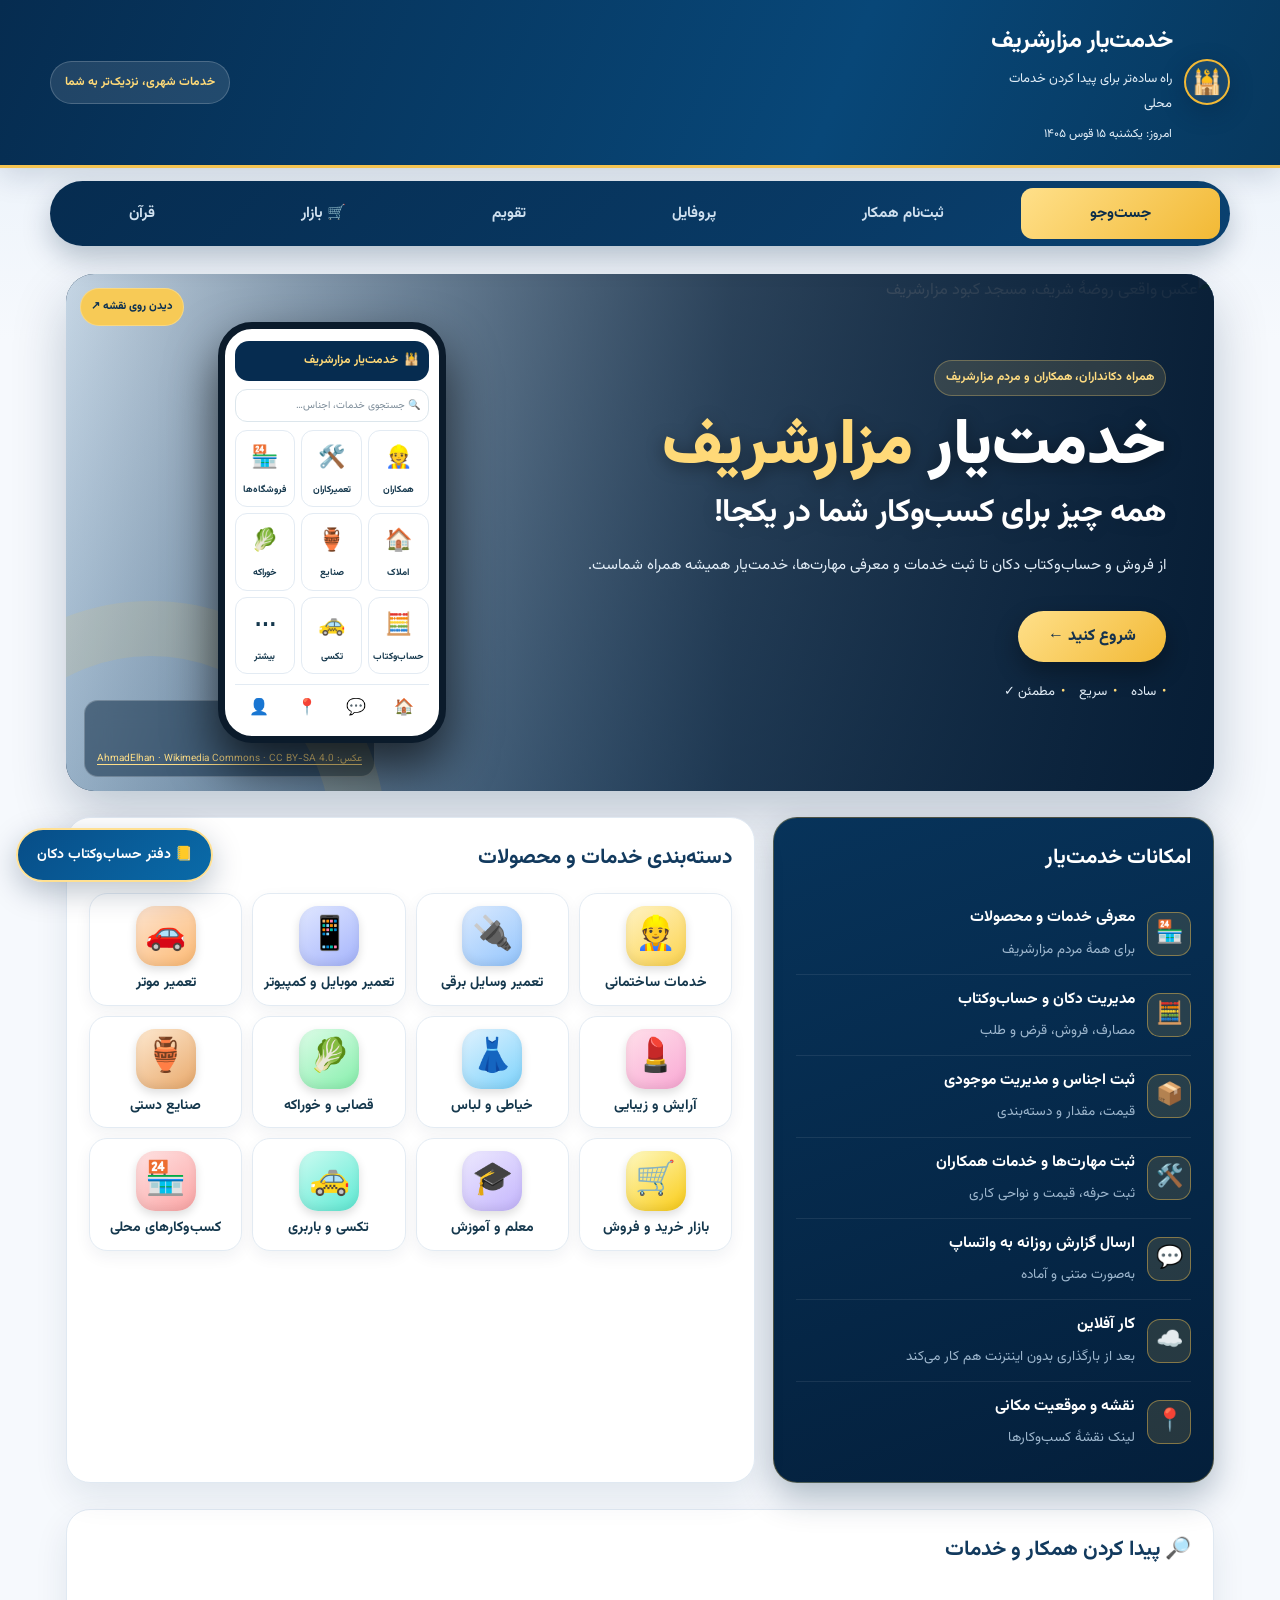
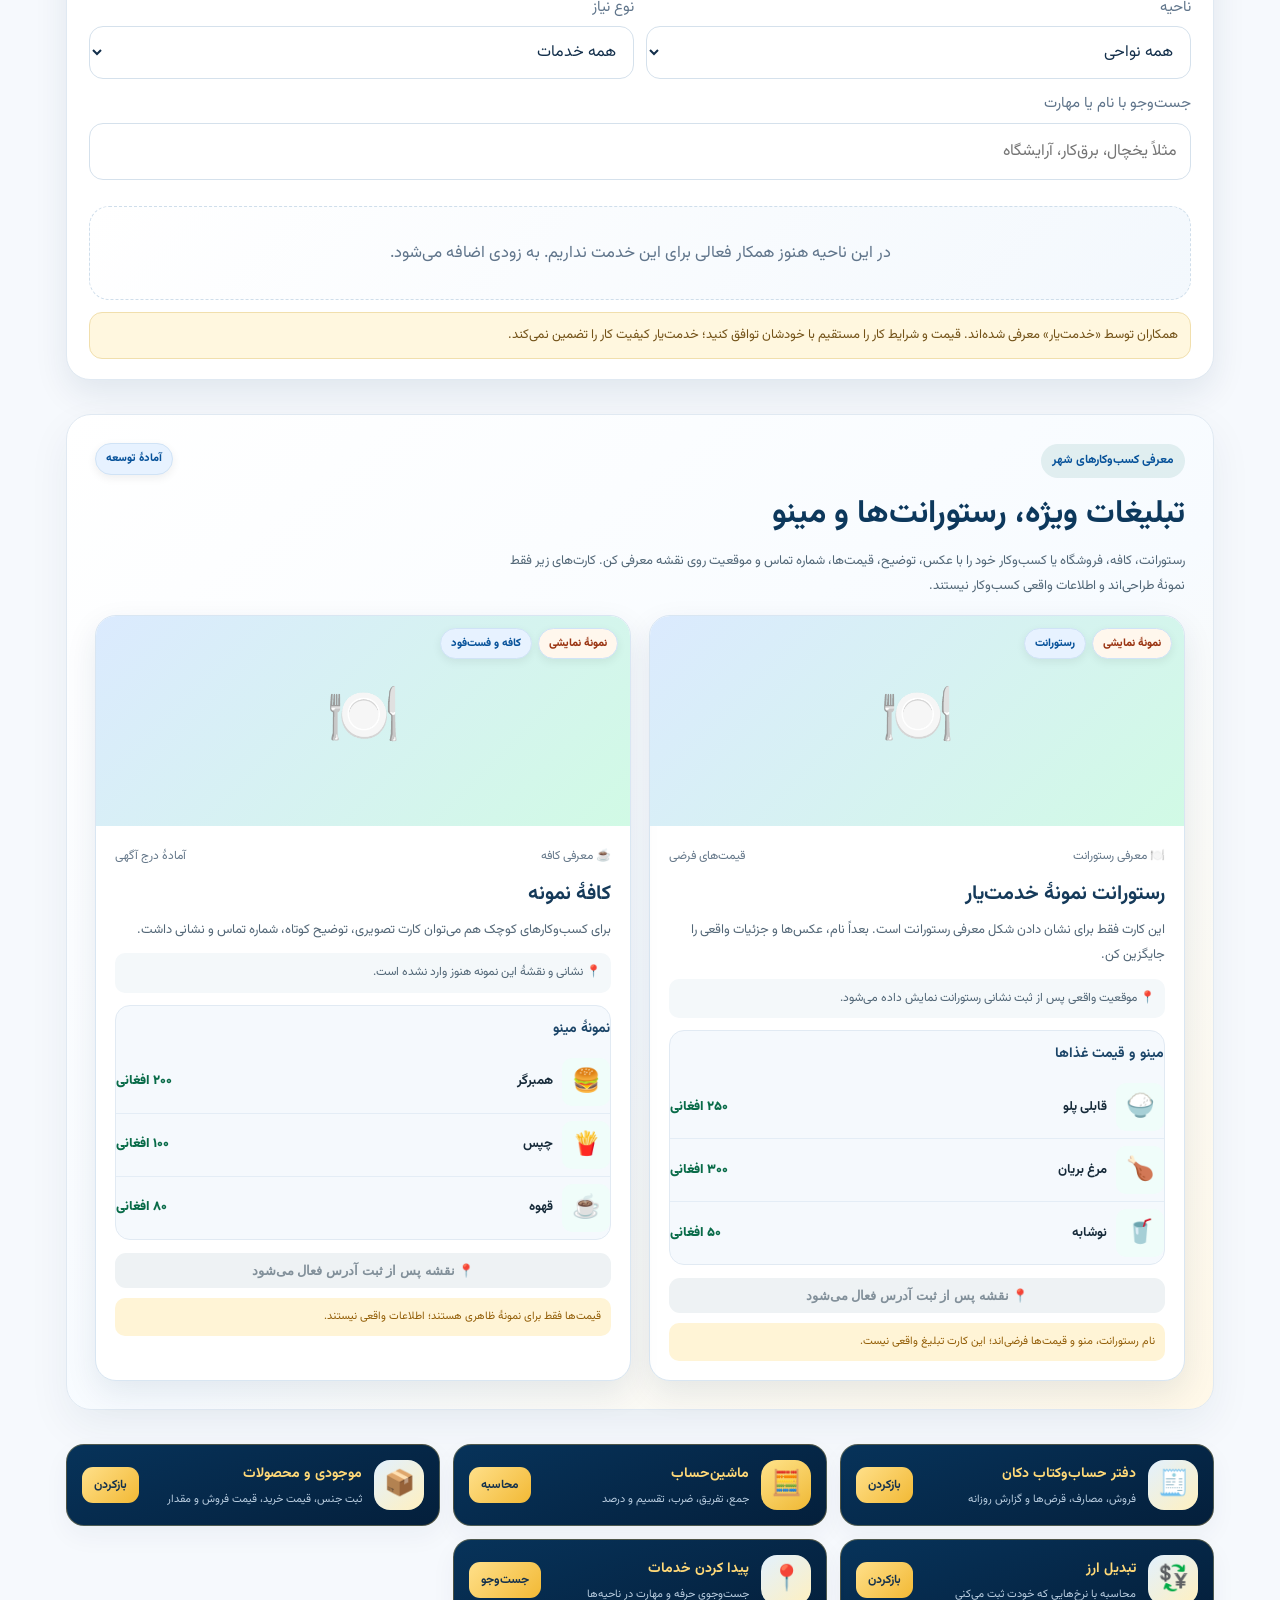
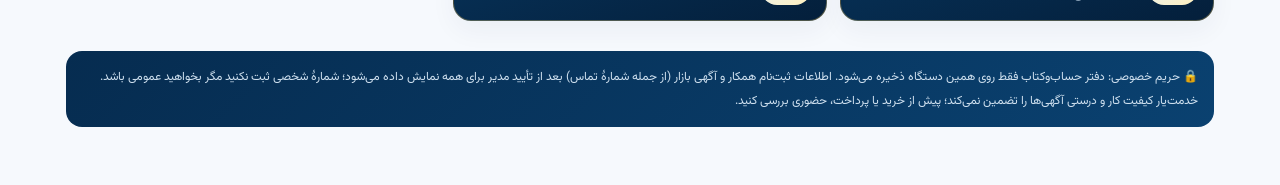
==== commit 0a9c1349: "Add files via upload" ====
--- a/index.html
+++ b/index.html
@@ -225,6 +225,30 @@
 </style>
 <meta name="description" content="خدمت‌یار مزارشریف: پیدا کردن همکار و خدمات، بازار خرید و فروش، و دفتر حساب‌وکتاب دکان"><meta property="og:title" content="خدمت‌یار مزارشریف"><meta property="og:description" content="خدمات محلی، بازار خرید و فروش و حساب‌وکتاب دکان"><meta property="og:type" content="website">
 <style>.kv-find{background:#fff;border:1px solid #e0e9f2;border-radius:24px;padding:20px 22px;margin:0 0 26px;box-shadow:0 14px 34px rgba(7,39,76,.09)}.kv-find h2{margin:0 0 12px;color:#123a5e;font-size:21px}</style>
+<style id="kyv-v16-skin">
+body{background:linear-gradient(180deg,#e6eff9,#f6f9fd 340px)!important}
+nav{position:sticky;top:8px;z-index:30}
+.card{border-radius:22px!important;border:1px solid #e3ecf5!important;box-shadow:0 12px 30px rgba(7,39,76,.09)!important}
+#list>.card{border-right:6px solid #f2b935!important;transition:transform .18s,box-shadow .18s}#list>.card:hover{transform:translateY(-3px);box-shadow:0 18px 36px rgba(7,39,76,.15)!important}
+#list>.card h3{font-size:19px;color:#123a5e}
+.tag{background:linear-gradient(135deg,#eaf3ff,#dbeafe)!important;color:#0b4a8f!important;border-radius:99px!important;padding:3px 13px!important;font-weight:700}
+.btn{border-radius:14px!important;font-weight:800!important;box-shadow:0 8px 16px rgba(7,82,154,.25)!important;transition:transform .15s,box-shadow .15s}.btn:hover{transform:translateY(-2px)}
+.btn.wa{background:linear-gradient(135deg,#22c55e,#15803d)!important;box-shadow:0 8px 16px rgba(21,128,61,.3)!important}
+.btn.gr{background:#fff!important;color:#07529a!important;border:1.5px solid #cfe0ef!important;box-shadow:none!important}
+input,select,textarea{border-radius:14px!important;border:1.5px solid #d5e1ec!important;background:#fff!important}
+input:focus,select:focus,textarea:focus{outline:0!important;border-color:#f2b935!important;box-shadow:0 0 0 4px #f2b93533!important}
+.choice{border-radius:14px!important;transition:.15s}.choice:has(input:checked){background:linear-gradient(135deg,#fff3c4,#ffe08a)!important;border-color:#f2b935!important;font-weight:800}
+.empty{background:linear-gradient(135deg,#fff,#f3f8fd)!important;border-radius:20px!important}
+.mk-card{border-top:5px solid #f2b935}.mk-p{font-size:22px!important}
+#ky-ledger #ky-stats .ky-card,#ky-ledger #ky-stats .ky-card *{color:#fff!important}
+#ky-ledger #ky-stats .ky-card{border:0!important;border-radius:18px!important;box-shadow:0 10px 22px rgba(7,39,76,.2)!important;background:linear-gradient(135deg,#3b82f6,#1d4ed8)!important}
+#ky-ledger #ky-stats .ky-card:nth-child(2){background:linear-gradient(135deg,#22c55e,#15803d)!important}
+#ky-ledger #ky-stats .ky-card:nth-child(3){background:linear-gradient(135deg,#f59e0b,#d97706)!important}
+#ky-ledger #ky-stats .ky-card:nth-child(4){background:linear-gradient(135deg,#a78bfa,#6d28d9)!important}
+#ky-ledger #ky-stats .ky-card:nth-child(n+5){background:linear-gradient(135deg,#0ea5e9,#0369a1)!important}
+.ky-note{font-size:13px!important;line-height:1.9}#ky-ledger #ky-stats{display:grid!important;grid-template-columns:1fr 1fr!important;gap:10px!important}#ky-ledger #ky-stats .ky-card{padding:12px!important}
+@media(prefers-reduced-motion:no-preference){@keyframes kyup{from{opacity:0;transform:translateY(14px)}to{opacity:1;transform:none}}.card,.kv-c,.kv-panel,.mk-card{animation:kyup .45s both}}
+</style>
 </head>
 <body>
 <header><div class="header-brand"><div class="site-logo" id="siteLogo">🕌</div><div class="header-copy"><h1 id="siteTitle">خدمت‌یار مزارشریف</h1><p id="siteSubtitle">راه ساده‌تر برای پیدا کردن خدمات محلی</p></div></div><span class="header-pill">خدمات شهری، نزدیک‌تر به شما</span></header>
@@ -479,7 +503,7 @@
 function adMapUrl(a){let direct=adHttpsUrl(a.map);if(direct)return direct;let address=String(a.address||'').trim();return address?'https://www.google.com/maps/search/?api=1&query='+encodeURIComponent(address+', Mazar-i-Sharif, Afghanistan'):''}
 function adPhone(v){return String(v||'').replace(/[^0-9+*#]/g,'')}
 const KYADDEMOHTML=$('kyv-ad-grid').innerHTML;
-function adRenderCard(a){let img=adHttpsUrl(a.image),map=adMapUrl(a),phone=adPhone(a.phone),menu=Array.isArray(a.menu)?a.menu:[];return '<article class="kyv-ad-card"><div class="kyv-ad-photo">'+(img?'<img loading="lazy" src="'+adEsc(img)+'" alt="'+adEsc(a.name)+'">':'<div class="ad-photo-fallback">'+(/رستورانت|غذا|کافه|فست/.test(a.type||'')?'🍽️':/فروشگاه/.test(a.type||'')?'🏪':'📣')+'</div>')+'<div class="kyv-ad-flags"><span class="kyv-ad-flag">تبلیغ</span><span class="kyv-ad-flag">'+adEsc(a.type||'کسب‌وکار')+'</span></div></div><div class="kyv-ad-body"><div class="kyv-ad-meta"><span>📣 معرفی کسب‌وکار</span><span>اطلاعات ثبت‌شده</span></div><h3>'+adEsc(a.name)+'</h3><p class="kyv-ad-desc">'+adEsc(a.desc||'برای معلومات بیشتر با این کسب‌وکار تماس بگیرید.')+'</p>'+(a.address?'<div class="kyv-ad-address">📍 '+adEsc(a.address)+'</div>':'')+(menu.length?'<div class="kyv-menu"><h4>'+(a.type==='رستورانت'||a.type==='کافه و فست‌فود'?'مینو و قیمت‌ها':'محصولات و قیمت‌ها')+'</h4>'+menu.map(function(m){let mi=adHttpsUrl(m.image);return '<div class="kyv-menu-item">'+(mi?'<img loading="lazy" src="'+adEsc(mi)+'" alt="'+adEsc(m.name)+'">':'<span class="kyv-menu-icon">'+(/نوشابه|آب|چای|قهوه/.test(m.name)?'🥤':/مرغ|گوشت|کباب/.test(m.name)?'🍗':/برنج|پلو|قابلی/.test(m.name)?'🍚':'🍽️')+'</span>')+'<span class="kyv-menu-name">'+adEsc(m.name)+'</span>'+(m.price?'<span class="kyv-menu-price">'+adEsc(m.price)+' افغانی</span>':'')+'</div>'}).join('')+'</div>':'')+'<div class="kyv-ad-actions">'+(map?'<a class="map" href="'+adEsc(map)+'" target="_blank" rel="noopener">📍 دیدن روی نقشه</a>':'')+(phone?'<a class="call" href="tel:'+adEsc(phone)+'">☎️ تماس</a>':'')+'</div></div></article>'}
+function adRenderCard(a){let img=adHttpsUrl(a.image),map=adMapUrl(a),phone=adPhone(a.phone),menu=Array.isArray(a.menu)?a.menu:[];return '<article class="kyv-ad-card"><div class="kyv-ad-photo">'+(img?'<img loading="lazy" src="'+adEsc(img)+'" alt="'+adEsc(a.name)+'">':'<div class="ad-photo-fallback">'+(/رستورانت|غذا|کافه|فست/.test(a.type||'')?'🍽️':/فروشگاه/.test(a.type||'')?'🏪':'📣')+'</div>')+'<div class="kyv-ad-flags"><span class="kyv-ad-flag">تبلیغ</span><span class="kyv-ad-flag">'+adEsc(a.type||'کسب‌وکار')+'</span></div></div><div class="kyv-ad-body"><div class="kyv-ad-meta"><span>📣 معرفی کسب‌وکار</span><span>اطلاعات ثبت‌شده</span></div><h3>'+adEsc(a.name)+'</h3><p class="kyv-ad-desc">'+adEsc(a.desc||'برای معلومات بیشتر با این کسب‌وکار تماس بگیرید.')+'</p>'+(a.address?'<div class="kyv-ad-address">📍 '+adEsc(a.address)+'</div>':'')+(menu.length?'<div class="kyv-menu"><h4>'+(a.type==='رستورانت'||a.type==='کافه و فست‌فود'?'مینو و قیمت‌ها':'محصولات و قیمت‌ها')+'</h4>'+menu.map(function(m){let mi=adHttpsUrl(m.image);return '<div class="kyv-menu-item">'+(mi?'<img loading="lazy" src="'+adEsc(mi)+'" alt="'+adEsc(m.name)+'">':'<span class="kyv-menu-icon">'+(m.icon?m.icon:/نوشابه|آب|چای|قهوه/.test(m.name)?'🥤':/مرغ|گوشت|کباب/.test(m.name)?'🍗':/برنج|پلو|قابلی/.test(m.name)?'🍚':'🍽️')+'</span>')+'<span class="kyv-menu-name">'+adEsc(m.name)+'</span>'+(m.price?'<span class="kyv-menu-price">'+adEsc(m.price)+' افغانی</span>':'')+'</div>'}).join('')+'</div>':'')+'<div class="kyv-ad-actions">'+(map?'<a class="map" href="'+adEsc(map)+'" target="_blank" rel="noopener">📍 دیدن روی نقشه</a>':'')+(phone?'<a class="call" href="tel:'+adEsc(phone)+'">☎️ تماس</a>':'')+'</div></div></article>'}
 function adRender(){let active=KYADS.filter(a=>a.active!==false),grid=$('kyv-ad-grid'),empty=$('kyv-ad-empty-live');if(!grid)return;if(active.length){grid.innerHTML=active.map(adRenderCard).join('')}else{grid.innerHTML=KYADDEMOHTML}if(empty)empty.hidden=true;grid.querySelectorAll('img').forEach(function(im){im.addEventListener('error',function(){let ph=document.createElement('div');ph.className='ad-photo-fallback';ph.textContent='🍽️';im.replaceWith(ph)},{once:true})})}
 function adRenderAdmin(){let box=$('ky-ad-admin-list');if(!box)return;box.innerHTML=KYADS.map(function(a){return '<div class="kyv-ad-admin-item"><h4>'+adEsc(a.name)+' <span class="st '+(a.active!==false?'a':'')+'">'+(a.active!==false?'نمایش در این مرورگر':'پنهان')+'</span></h4><div class="mu">'+adEsc(a.type||'کسب‌وکار')+' · '+(Array.isArray(a.menu)?a.menu.length:0)+' قلم مینو/محصول</div><div class="acts"><button type="button" class="btn gr" data-ad-edit="'+adEsc(a.id)+'">ویرایش</button><button type="button" class="btn gr" data-ad-toggle="'+adEsc(a.id)+'">'+(a.active!==false?'پنهان':'نمایش')+'</button><button type="button" class="btn rd" data-ad-del="'+adEsc(a.id)+'">حذف</button></div></div>'}).join('')||'<div class="kyv-ad-empty" style="grid-column:1/-1">هنوز آگهی‌ای ثبت نشده است.</div>'}
 function adSaveLocal(){try{localStorage.setItem(ADKEY,JSON.stringify(KYADS));return true}catch(e){alert('ذخیرهٔ آگهی ممکن نشد؛ فضای ذخیره‌سازی مرورگر را بررسی کن.');return false}}
@@ -784,7 +808,7 @@
 var pr=Number(String($("mkPrice").value).replace(/[۰-۹]/g,function(d){return"۰۱۲۳۴۵۶۷۸۹".indexOf(d)}).replace(/[^\d.]/g,""))||null;
 fetch(SB+"/rest/v1/listings",{method:"POST",headers:{apikey:K,"Content-Type":"application/json",Prefer:"return=minimal"},body:JSON.stringify({kind:$("mkType").value,title:t,price:pr,description:$("mkDesc").value.trim(),attrs:at,images:IM,phone:p})}).then(function(r){if(!r.ok)throw 0;m.innerHTML='<div class="ok">✅ آگهی ارسال شد و بعد از تأیید مدیر در بازار نمایش داده می‌شود.</div>';IM=[];$("mkPrev").innerHTML="";["mkTitle","mkPrice","mkDesc","mkPhone"].forEach(function(i){$(i).value=""});flds()}).catch(function(){m.innerHTML='<div class="note">ارسال نشد؛ دوباره امتحان کن.</div>'})};
 var LD=[];function draw(){var k=$("mkKind").value,s=$("mkQ").value.trim().toLowerCase(),r=LD.filter(function(x){return(!k||x.kind===k)&&(!s||(x.title+" "+(x.description||"")+" "+JSON.stringify(x.attrs)).toLowerCase().indexOf(s)>-1)});
-$("mkList").innerHTML=r.length?r.map(function(x){var im=x.images||[],sold=x.status==="sold";return'<div class="mk-card"><div class="mk-img">'+(im[0]?'<img class="big" src="'+esc(im[0])+'" alt="'+esc(x.title)+'">':'<div class="empty">بدون عکس</div>')+(sold?'<span class="mk-sold">فروخته شد</span>':'')+'</div>'+(im.length>1?'<div class="mk-th">'+im.map(function(u){return'<img src="'+esc(u)+'" data-big="1" alt="">'}).join("")+'</div>':'')+'<div class="mk-b"><span class="tag">'+esc(x.kind)+'</span><h3 style="margin:6px 0">'+esc(x.title)+'</h3>'+(x.price?'<div class="mk-p">'+Number(x.price).toLocaleString("fa-AF")+' افغانی</div>':'')+'<div class="mk-attrs">'+Object.keys(x.attrs||{}).map(function(a){return'<span>'+esc(a)+': '+esc(x.attrs[a])+'</span>'}).join("")+'</div><p class="mu">'+esc(x.description||"")+'</p>'+(sold?'':'<div class="acts"><a class="btn" href="tel:'+esc(x.phone)+'">📞 تماس</a><a class="btn wa" target="_blank" rel="noopener" href="'+wa(x.phone)+'">واتساپ</a></div>')+'</div></div>'}).join(""):'<div class="empty">هنوز آگهی‌ای در این بخش نیست.</div>'}
+$("mkList").innerHTML=r.length?r.map(function(x){var im=x.images||[],sold=x.status==="sold";return'<div class="mk-card"><div class="mk-img">'+(im[0]?'<img class="big" src="'+esc(im[0])+'" alt="'+esc(x.title)+'">':'<div class="empty">بدون عکس</div>')+(sold?'<span class="mk-sold">فروخته شد</span>':'')+'</div>'+(im.length>1?'<div class="mk-th">'+im.map(function(u){return'<img src="'+esc(u)+'" data-big="1" alt="">'}).join("")+'</div>':'')+'<div class="mk-b"><span class="tag">'+esc(x.kind)+'</span><h3 style="margin:6px 0">'+esc(x.title)+'</h3>'+(x.price?'<div class="mk-p">'+Number(x.price).toLocaleString("fa-AF")+' افغانی</div>':'')+'<div class="mk-attrs">'+Object.keys(x.attrs||{}).map(function(a){return'<span>'+esc(a)+': '+esc(x.attrs[a])+'</span>'}).join("")+'</div><p class="mu">'+esc(x.description||"")+'</p>'+(sold?'':'<div class="acts"><a class="btn" href="tel:'+esc(x.phone)+'">📞 تماس</a><a class="btn wa" target="_blank" rel="noopener" href="'+wa(x.phone)+'">واتساپ</a><button type="button" class="btn gr" data-share="'+x.id+'">🔗 اشتراک</button><button type="button" class="btn gr" data-report="'+x.id+'">🚩 گزارش</button></div>')+'</div></div>'}).join(""):'<div class="empty">هنوز آگهی‌ای در این بخش نیست.</div>'}
 $("mkKind").onchange=draw;$("mkQ").oninput=draw;$("mkList").onclick=function(e){if(e.target.dataset.big){var b=e.target.closest(".mk-card").querySelector("img.big");if(b)b.src=e.target.src}};
 fetch(SB+"/rest/v1/listings?status=in.(approved,sold)&select=*&order=id.desc",{headers:{apikey:K}}).then(function(r){return r.json()}).then(function(d){LD=Array.isArray(d)?d:[];draw()}).catch(draw);
 document.querySelectorAll("nav button").forEach(function(n){n.addEventListener("click",function(){$("mkt").classList.toggle("hide",n.dataset.t!=="mkt")})});
@@ -800,5 +824,42 @@
 var oSub=window.kySubmitProvider;window.kySubmitProvider=function(x){if(!rate("ky_rl_p",3)){$("rmsg").innerHTML='<div class="note">امروز چند درخواست فرستاده‌ای. فردا دوباره امتحان کن.</div>';return}oSub(x)};
 fetch(SB+"/rest/v1/ads?select=id&limit=1",{headers:{apikey:K}}).then(function(r){return r.json()}).then(function(d){if(Array.isArray(d)&&!d.length){var b=$("business-ads");if(b)b.style.display="none"}}).catch(function(){})})();
 </script>
+<style>#kvInfo{display:grid;gap:8px;margin:10px 0 0}#kvInfo:empty{display:none}.kv-notice{border-radius:16px;padding:10px 16px;font-weight:700;line-height:1.9}.n-info{background:#e0f2fe;color:#075985}.n-warn{background:#fef3c7;color:#92400e}.n-ok{background:#dcfce7;color:#166534}.kv-bar{display:flex;flex-wrap:wrap;gap:6px}.kv-pill{background:#fff;border:1px solid #dbe6f1;border-radius:99px;padding:2px 12px;font-size:13px;color:#123a5e;box-shadow:0 3px 8px rgba(7,39,76,.06)}.kv-pill small{color:#8aa0b5}</style>
+<script id="kyv-v17">
+(function(){var SB="https://rkkjbkmnhzccucqbrqqt.supabase.co",K="sb_publishable_Ty6EvQ6_VTkxHE8alPnH3A_bEeUyJq-",$=function(i){return document.getElementById(i)};
+var DN=["شنبه","یکشنبه","دوشنبه","سه‌شنبه","چهارشنبه","پنجشنبه","جمعه"],CM={USD:["دلار","🇺🇸",1],EUR:["یورو","🇪🇺",1],GBP:["پوند","🇬🇧",1],PKR:["۱۰۰ روپیه پاکستان","🇵🇰",100],INR:["۱۰۰ روپیه هند","🇮🇳",100],SAR:["ریال سعودی","🇸🇦",1],AED:["درهم","🇦🇪",1],TRY:["لیر ترکیه","🇹🇷",1],CNY:["یوان","🇨🇳",1],IRR:["۱۰۰۰ تومان ایران","🇮🇷",1e4]},
+HID={mkt:'nav button[data-t="mkt"],#bnav [data-t="mkt"]',qur:'nav button[data-t="qur"]',cal:'nav button[data-t="cal"],#bnav [data-t="cal"]',pro:'nav button[data-t="pro"],#bnav [data-t="pro"]',reg:'nav button[data-t="reg"],#bnav [data-t="reg"]',ads:'#business-ads',feat:'.kv-feat',ledger:'#ky-ledger-launch,#bnav [data-l]',contact:'#kvContact'};
+function apply(site,cats){site=site||{};var hd=site.hide||[],css=hd.map(function(k){return HID[k]?HID[k]+'{display:none!important}':''}).join("");if(css)document.head.insertAdjacentHTML("beforeend","<style>"+css+"</style>");
+var info=$("kvInfo");if(!info){var n=document.querySelector("nav");n.insertAdjacentHTML("afterend",'<div id="kvInfo"></div>');info=$("kvInfo")}
+var h="",nt=site.notice;if(nt&&nt.on&&nt.text)h+='<div class="kv-notice n-'+(nt.tone||"info")+'">'+esc(nt.text)+'</div>';
+var dk=site.dhikr,i=(new Date().getDay()+1)%7,bar="";if(dk&&dk.on&&dk.days&&dk.days[i])bar+='<span class="kv-pill">☪️ ذکر امروز ('+DN[i]+'): <b>'+esc(dk.days[i])+'</b></span>';
+var rt=site.rates;if(rt&&rt.on&&(rt.cur||[]).length)bar+='<span id="kvRates" style="display:contents"></span>';
+if(bar)h+='<div class="kv-bar">'+bar+'</div>';info.innerHTML=h;if($("kvRates"))rates(rt)}
+function rates(rt){function draw(R){$("kvRates").innerHTML=rt.cur.map(function(c){var m=CM[c];if(!m)return"";var ov=rt.ov&&rt.ov[c],v=ov?+ov:(R&&R[c]?R.AFN/R[c]*m[2]:0);if(!v)return"";return'<span class="kv-pill">'+m[1]+" "+m[0]+" <b>"+Number(v.toFixed(v<1?3:2)).toLocaleString("fa-AF")+"</b> افغانی"+(ov?" <small>(دستی)</small>":"")+"</span>"}).join("")}
+fetch("https://open.er-api.com/v6/latest/USD").then(function(r){return r.json()}).then(function(j){if(!j.rates||!j.rates.AFN)throw 0;draw(j.rates)}).catch(function(){draw(null)})}
+var G=["#fff3c4,#fcd34d","#dbeafe,#93c5fd","#e0e7ff,#a5b4fc","#fde4d0,#fdba74","#ffe0ea,#f9a8d4","#e0f2fe,#7dd3fc","#dcfce7,#86efac","#fde8cf,#e9a96b","#ede9fe,#c4b5fd","#ccfbf1,#5eead4"];
+function cats(c){if(!c||!c.tree)return;var hid=c.hidden||[],t={};Object.keys(c.tree).forEach(function(k){if(hid.indexOf(k)<0)t[k]=c.tree[k]});
+Object.keys(TREE).forEach(function(k){delete TREE[k]});Object.assign(TREE,t);CATS.length=0;Object.keys(TREE).forEach(function(k){CATS.push(k)});
+opts($("fc"),CATS,"همه خدمات");renderChoices("rcChoices",CATS,"profession");
+var g=document.querySelector(".kv-cgrid");if(g)g.innerHTML=CATS.map(function(k,i){return'<button type="button" class="kv-c" data-cat="'+esc(k)+'"><i style="background:linear-gradient(145deg,'+G[i%10]+')">'+esc((c.icons||{})[k]||"🧰")+"</i>"+esc(k)+"</button>"}).join("")+'<button type="button" class="kv-c" data-act="mkt"><i style="background:linear-gradient(145deg,#fef9c3,#facc15)">🛒</i>بازار خرید و فروش</button><button type="button" class="kv-c" data-act="biz"><i style="background:linear-gradient(145deg,#fee2e2,#fca5a5)">🏪</i>کسب‌وکارهای محلی</button>'}
+fetch(SB+"/rest/v1/settings?key=in.(site,cats)&select=key,value",{headers:{apikey:K}}).then(function(r){return r.json()}).then(function(d){var s=null,c=null;(Array.isArray(d)?d:[]).forEach(function(r){if(r.key==="site")s=r.value;if(r.key==="cats")c=r.value});cats(c);apply(s,c);window.kyContact&&kyContact(s)}).catch(function(){})})();
+</script>
+<script id="kyv-v18">
+(function(){var SB="https://rkkjbkmnhzccucqbrqqt.supabase.co",K="sb_publishable_Ty6EvQ6_VTkxHE8alPnH3A_bEeUyJq-",$=function(i){return document.getElementById(i)},d=function(x){return String(x||"").replace(/\D/g,"")};
+function post(b){return fetch(SB+"/rest/v1/messages",{method:"POST",headers:{apikey:K,"Content-Type":"application/json",Prefer:"return=minimal"},body:JSON.stringify(b)}).then(function(r){if(!r.ok)throw 0})}
+window.kyContact=function(site){var c=(site||{}).contact;if(!c||!c.on||$("kvContact"))return;var b="";
+if(c.wa)b+='<a class="btn wa" target="_blank" rel="noopener" href="https://wa.me/'+d(c.wa)+'">واتساپ</a>';
+if(c.tg)b+='<a class="btn" target="_blank" rel="noopener" href="https://t.me/'+encodeURIComponent(String(c.tg).replace(/^@/,""))+'">تلگرام</a>';
+if(c.em)b+='<a class="btn gr" href="mailto:'+esc(c.em)+'">✉️ ایمیل</a>';if(c.ph)b+='<a class="btn gr" href="tel:'+esc(c.ph)+'">📞 تماس</a>';
+var f=document.querySelector(".kyv-foot");if(!f)return;
+f.insertAdjacentHTML("beforebegin",'<section id="kvContact" class="card"><h2 style="margin-top:0">📞 ارتباط با ما</h2><p class="mu">'+esc(c.text||"برای پیشنهاد، گزارش مشکل یا همکاری با ما در تماس باشید.")+'</p><div class="acts">'+b+'</div><details style="margin-top:12px"><summary class="btn gr" style="display:inline-block;cursor:pointer">✉️ ارسال پیام به مدیر</summary><div style="margin-top:10px"><label>نام</label><input id="cmN" maxlength="80"><label>شماره یا ایمیل شما (برای پاسخ)</label><input id="cmC" maxlength="60"><label>پیام *</label><textarea id="cmT" rows="3" maxlength="1000"></textarea><input id="cmH" class="hide" tabindex="-1" autocomplete="off"><div class="acts"><button class="btn" id="cmS" type="button">ارسال</button></div><div id="cmM"></div></div></details></section>');
+$("cmS").onclick=function(){var m=$("cmM");if($("cmH").value)return;if($("cmT").value.trim().length<3){m.innerHTML='<div class="note">پیام را بنویس.</div>';return}
+if(!kyRate("ky_rl_c",3)){m.innerHTML='<div class="note">امروز چند پیام فرستاده‌ای؛ فردا دوباره امتحان کن.</div>';return}
+post({kind:"contact",name:$("cmN").value.trim(),contact:$("cmC").value.trim(),body:$("cmT").value.trim()}).then(function(){m.innerHTML='<div class="ok">✅ پیام ارسال شد. ممنون!</div>';$("cmT").value=""}).catch(function(){m.innerHTML='<div class="note">ارسال نشد؛ دوباره امتحان کن.</div>'})}};
+document.addEventListener("click",function(e){var s=e.target.closest("[data-share]"),r=e.target.closest("[data-report]");if(!s&&!r)return;var card=e.target.closest(".mk-card"),t=card.querySelector("h3").textContent;
+if(s){var u=location.origin+location.pathname,tx=t+" — خدمت‌یار مزارشریف";if(navigator.share)navigator.share({title:t,text:tx,url:u}).catch(function(){});else window.open("https://wa.me/?text="+encodeURIComponent(tx+" "+u),"_blank")}
+if(r){var why=prompt("چرا این آگهی را گزارش می‌کنی؟ (مثلاً کلاهبرداری، تکراری، قیمت غلط)");if(!why||why.trim().length<3)return;if(!kyRate("ky_rl_r",5)){alert("امروز به اندازهٔ کافی گزارش فرستاده‌ای.");return}post({kind:"report",body:why.trim().slice(0,900),ref:"آگهی بازار: "+t.slice(0,60)}).then(function(){alert("گزارش ثبت شد. ممنون!")}).catch(function(){alert("ارسال نشد.")})}});
+})();
+</script>
 </body>
 </html>
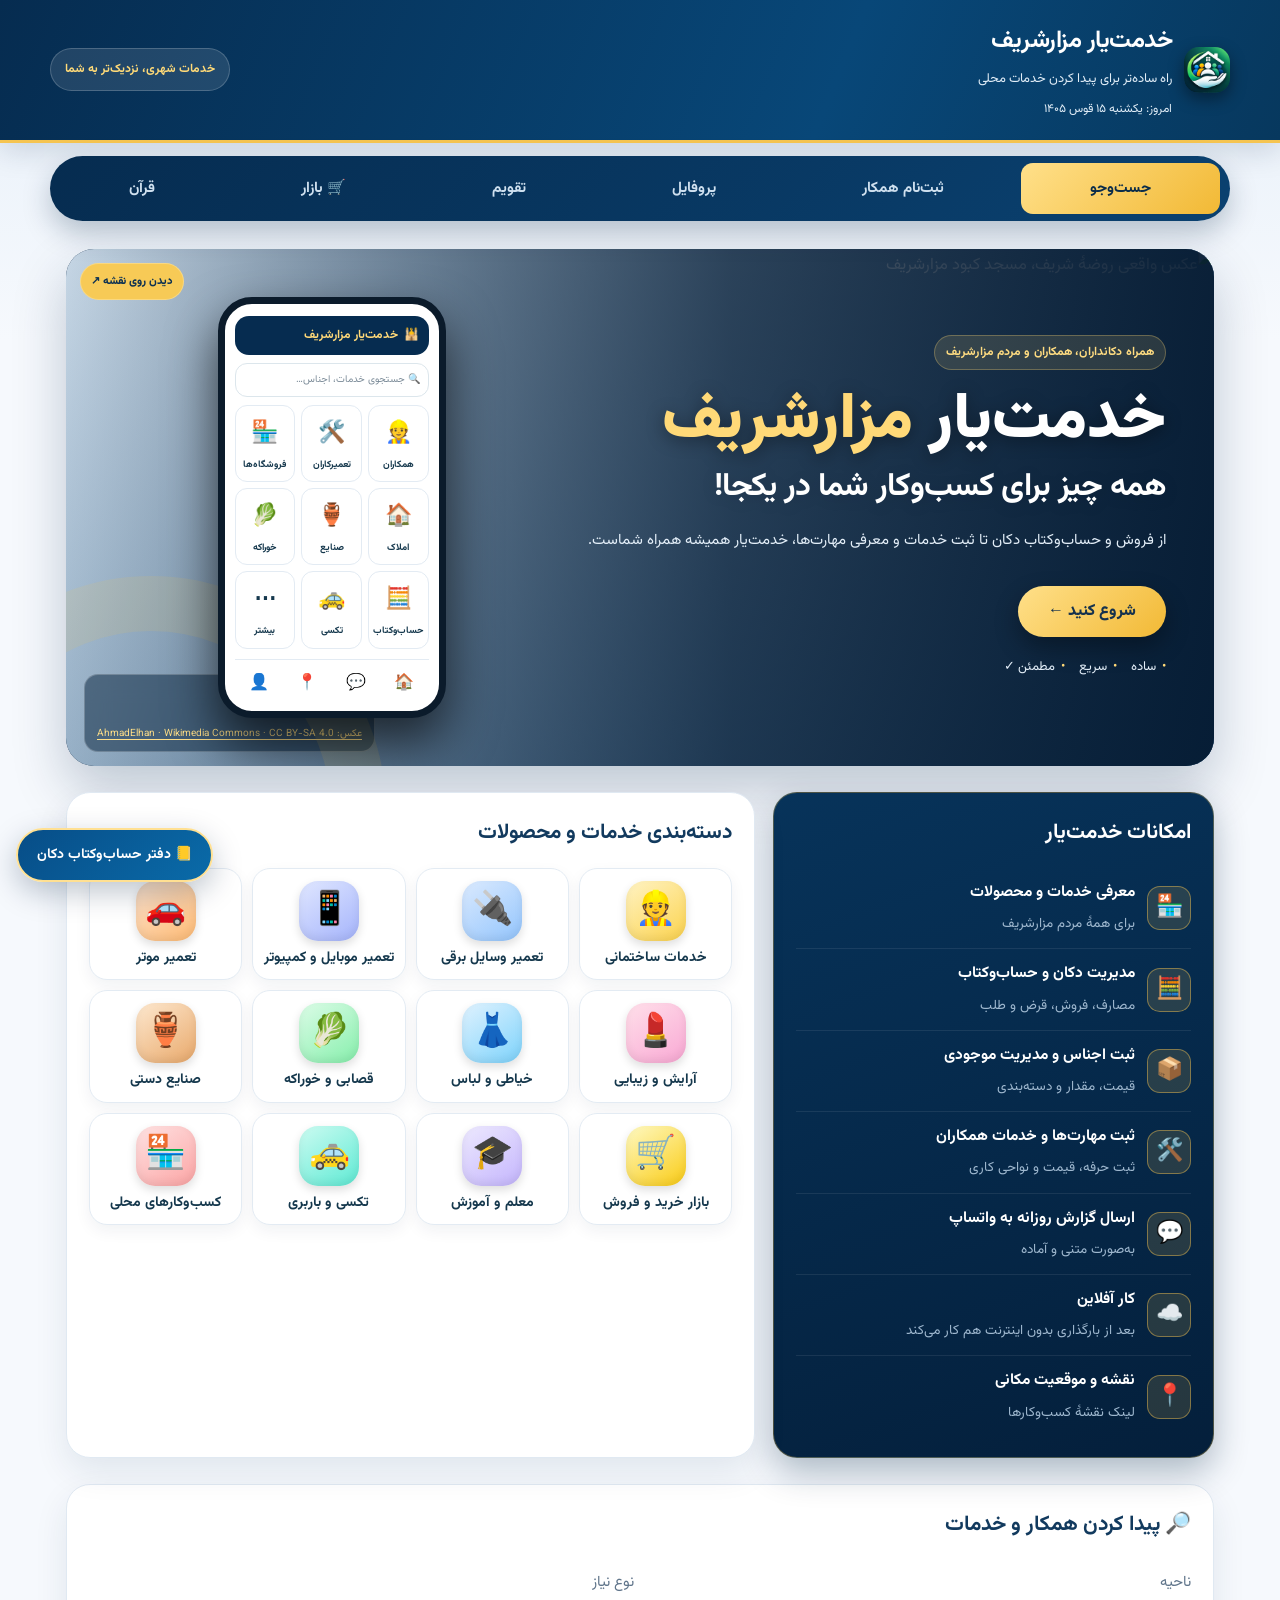
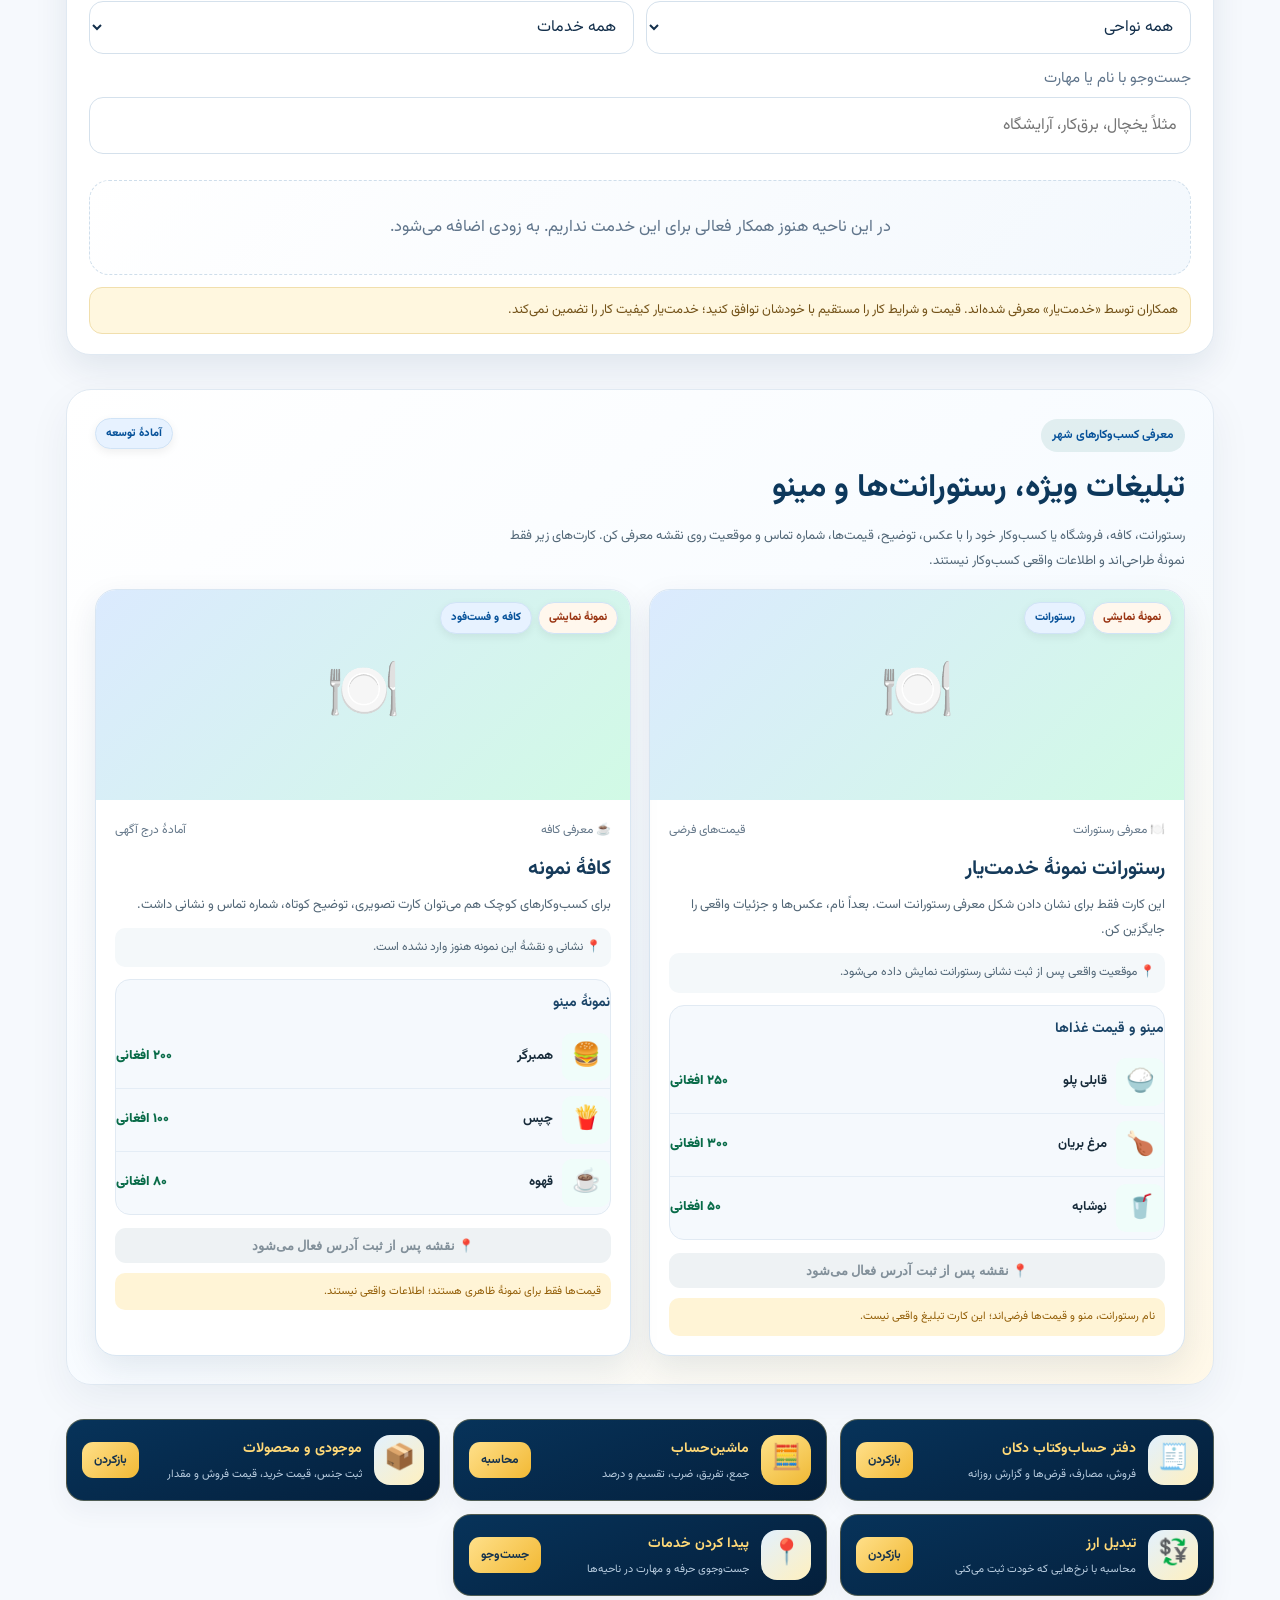
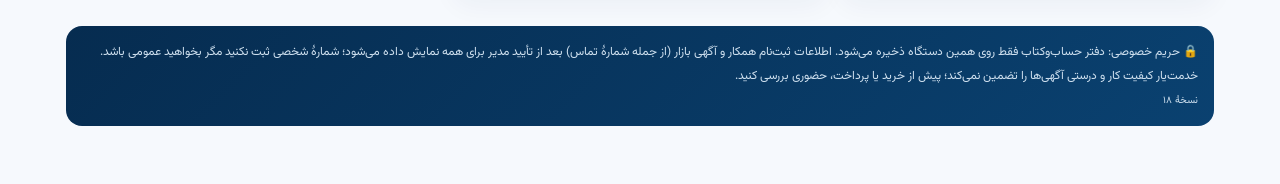
==== commit 7f983436: "Add files via upload" ====
--- a/index.html
+++ b/index.html
@@ -249,9 +249,9 @@
 .ky-note{font-size:13px!important;line-height:1.9}#ky-ledger #ky-stats{display:grid!important;grid-template-columns:1fr 1fr!important;gap:10px!important}#ky-ledger #ky-stats .ky-card{padding:12px!important}
 @media(prefers-reduced-motion:no-preference){@keyframes kyup{from{opacity:0;transform:translateY(14px)}to{opacity:1;transform:none}}.card,.kv-c,.kv-panel,.mk-card{animation:kyup .45s both}}
 </style>
-</head>
+<link rel="icon" type="image/png" href="icon-192.png"><link rel="apple-touch-icon" href="icon-192.png"><style>img.site-logo{border:0!important;border-radius:15px!important;background:none!important;padding:0!important;box-shadow:0 6px 16px #0006}</style></head>
 <body>
-<header><div class="header-brand"><div class="site-logo" id="siteLogo">🕌</div><div class="header-copy"><h1 id="siteTitle">خدمت‌یار مزارشریف</h1><p id="siteSubtitle">راه ساده‌تر برای پیدا کردن خدمات محلی</p></div></div><span class="header-pill">خدمات شهری، نزدیک‌تر به شما</span></header>
+<header><div class="header-brand"><img class="site-logo" id="siteLogo" src="logo.png" alt="خدمت‌یار" width="54" height="54"><div class="header-copy"><h1 id="siteTitle">خدمت‌یار مزارشریف</h1><p id="siteSubtitle">راه ساده‌تر برای پیدا کردن خدمات محلی</p></div></div><span class="header-pill">خدمات شهری، نزدیک‌تر به شما</span></header>
 <nav>
 <button data-t="find" class="on">جست‌وجو</button>
 <button data-t="reg">ثبت‌نام همکار</button>
@@ -398,7 +398,7 @@
 </section>
 <section id="mkt" class="hide"><div class="card"><h3>🛒 بازار خرید و فروش</h3><div class="mu">موتر، موبایل، خانه، وسایل کهنه و هر چیز دیگر. برای خرید، مستقیم با فروشنده تماس بگیرید.</div><div class="row"><div><label>نوع</label><select id="mkKind"></select></div><div><label>جست‌وجو</label><input id="mkQ" placeholder="مثلاً کرولا، آیفون، آپارتمان"></div></div><div class="acts"><button class="btn" id="mkNew" type="button">＋ ثبت آگهی فروش</button></div></div>
 <div class="card hide" id="mkForm"><h3>ثبت آگهی فروش</h3><label>نوع</label><select id="mkType"></select><label>عنوان *</label><input id="mkTitle" placeholder="مثلاً تویوتا کرولا ۲۰۱۲"><label>قیمت (افغانی)</label><input id="mkPrice" inputmode="numeric"><div id="mkFields"></div><label>توضیحات</label><textarea id="mkDesc" rows="3"></textarea><label>شمارهٔ تماس / واتساپ *</label><input id="mkPhone" type="tel" inputmode="tel" placeholder="07XXXXXXXX"><label>عکس‌ها (تا ۶ عکس، از گالری یا دوربین)</label><input id="mkFiles" type="file" accept="image/*" multiple><div id="mkPrev" class="mk-prev"></div><input id="mkHp" class="hide" tabindex="-1" autocomplete="off"><div class="acts"><button class="btn" id="mkSend" type="button">ارسال برای بررسی</button></div><div id="mkMsg"></div></div><div id="mkList"></div></section>
-<footer class="kyv-foot">🔒 حریم خصوصی: دفتر حساب‌وکتاب فقط روی همین دستگاه ذخیره می‌شود. اطلاعات ثبت‌نام همکار و آگهی بازار (از جمله شمارهٔ تماس) بعد از تأیید مدیر برای همه نمایش داده می‌شود؛ شمارهٔ شخصی ثبت نکنید مگر بخواهید عمومی باشد. خدمت‌یار کیفیت کار و درستی آگهی‌ها را تضمین نمی‌کند؛ پیش از خرید یا پرداخت، حضوری بررسی کنید.</footer></main>
+<footer class="kyv-foot">🔒 حریم خصوصی: دفتر حساب‌وکتاب فقط روی همین دستگاه ذخیره می‌شود. اطلاعات ثبت‌نام همکار و آگهی بازار (از جمله شمارهٔ تماس) بعد از تأیید مدیر برای همه نمایش داده می‌شود؛ شمارهٔ شخصی ثبت نکنید مگر بخواهید عمومی باشد. خدمت‌یار کیفیت کار و درستی آگهی‌ها را تضمین نمی‌کند؛ پیش از خرید یا پرداخت، حضوری بررسی کنید.<br><small>نسخهٔ ۱۸</small></footer></main>
 <!--
 # PLEASE DO NOT REMOVE OR CHANGE THIS COPYRIGHT BLOCK
 #====================================================================
@@ -830,6 +830,11 @@
 var DN=["شنبه","یکشنبه","دوشنبه","سه‌شنبه","چهارشنبه","پنجشنبه","جمعه"],CM={USD:["دلار","🇺🇸",1],EUR:["یورو","🇪🇺",1],GBP:["پوند","🇬🇧",1],PKR:["۱۰۰ روپیه پاکستان","🇵🇰",100],INR:["۱۰۰ روپیه هند","🇮🇳",100],SAR:["ریال سعودی","🇸🇦",1],AED:["درهم","🇦🇪",1],TRY:["لیر ترکیه","🇹🇷",1],CNY:["یوان","🇨🇳",1],IRR:["۱۰۰۰ تومان ایران","🇮🇷",1e4]},
 HID={mkt:'nav button[data-t="mkt"],#bnav [data-t="mkt"]',qur:'nav button[data-t="qur"]',cal:'nav button[data-t="cal"],#bnav [data-t="cal"]',pro:'nav button[data-t="pro"],#bnav [data-t="pro"]',reg:'nav button[data-t="reg"],#bnav [data-t="reg"]',ads:'#business-ads',feat:'.kv-feat',ledger:'#ky-ledger-launch,#bnav [data-l]',contact:'#kvContact'};
 function apply(site,cats){site=site||{};var hd=site.hide||[],css=hd.map(function(k){return HID[k]?HID[k]+'{display:none!important}':''}).join("");if(css)document.head.insertAdjacentHTML("beforeend","<style>"+css+"</style>");
+var br=site.brand||{},ti=$("siteTitle");
+if(br.name&&ti){ti.textContent=br.name;document.title=br.name;if(br.tag&&$("siteSubtitle"))$("siteSubtitle").textContent=br.tag}else if(br.tag&&$("siteSubtitle"))$("siteSubtitle").textContent=br.tag;
+if(br.title&&$("kyvTitle"))$("kyvTitle").textContent=br.title;if(br.text&&$("kyvText"))$("kyvText").textContent=br.text;
+var bb=document.querySelector(".kv-brand");if(bb&&(br.b1||br.b2))bb.innerHTML=esc(br.b1||"")+" <em>"+esc(br.b2||"")+"</em>";
+if(br.logo){document.querySelectorAll("img.site-logo").forEach(function(i){i.src=br.logo});document.querySelectorAll('link[rel="icon"],link[rel="apple-touch-icon"]').forEach(function(l){l.href=br.logo;l.removeAttribute("type")})}
 var info=$("kvInfo");if(!info){var n=document.querySelector("nav");n.insertAdjacentHTML("afterend",'<div id="kvInfo"></div>');info=$("kvInfo")}
 var h="",nt=site.notice;if(nt&&nt.on&&nt.text)h+='<div class="kv-notice n-'+(nt.tone||"info")+'">'+esc(nt.text)+'</div>';
 var dk=site.dhikr,i=(new Date().getDay()+1)%7,bar="";if(dk&&dk.on&&dk.days&&dk.days[i])bar+='<span class="kv-pill">☪️ ذکر امروز ('+DN[i]+'): <b>'+esc(dk.days[i])+'</b></span>';
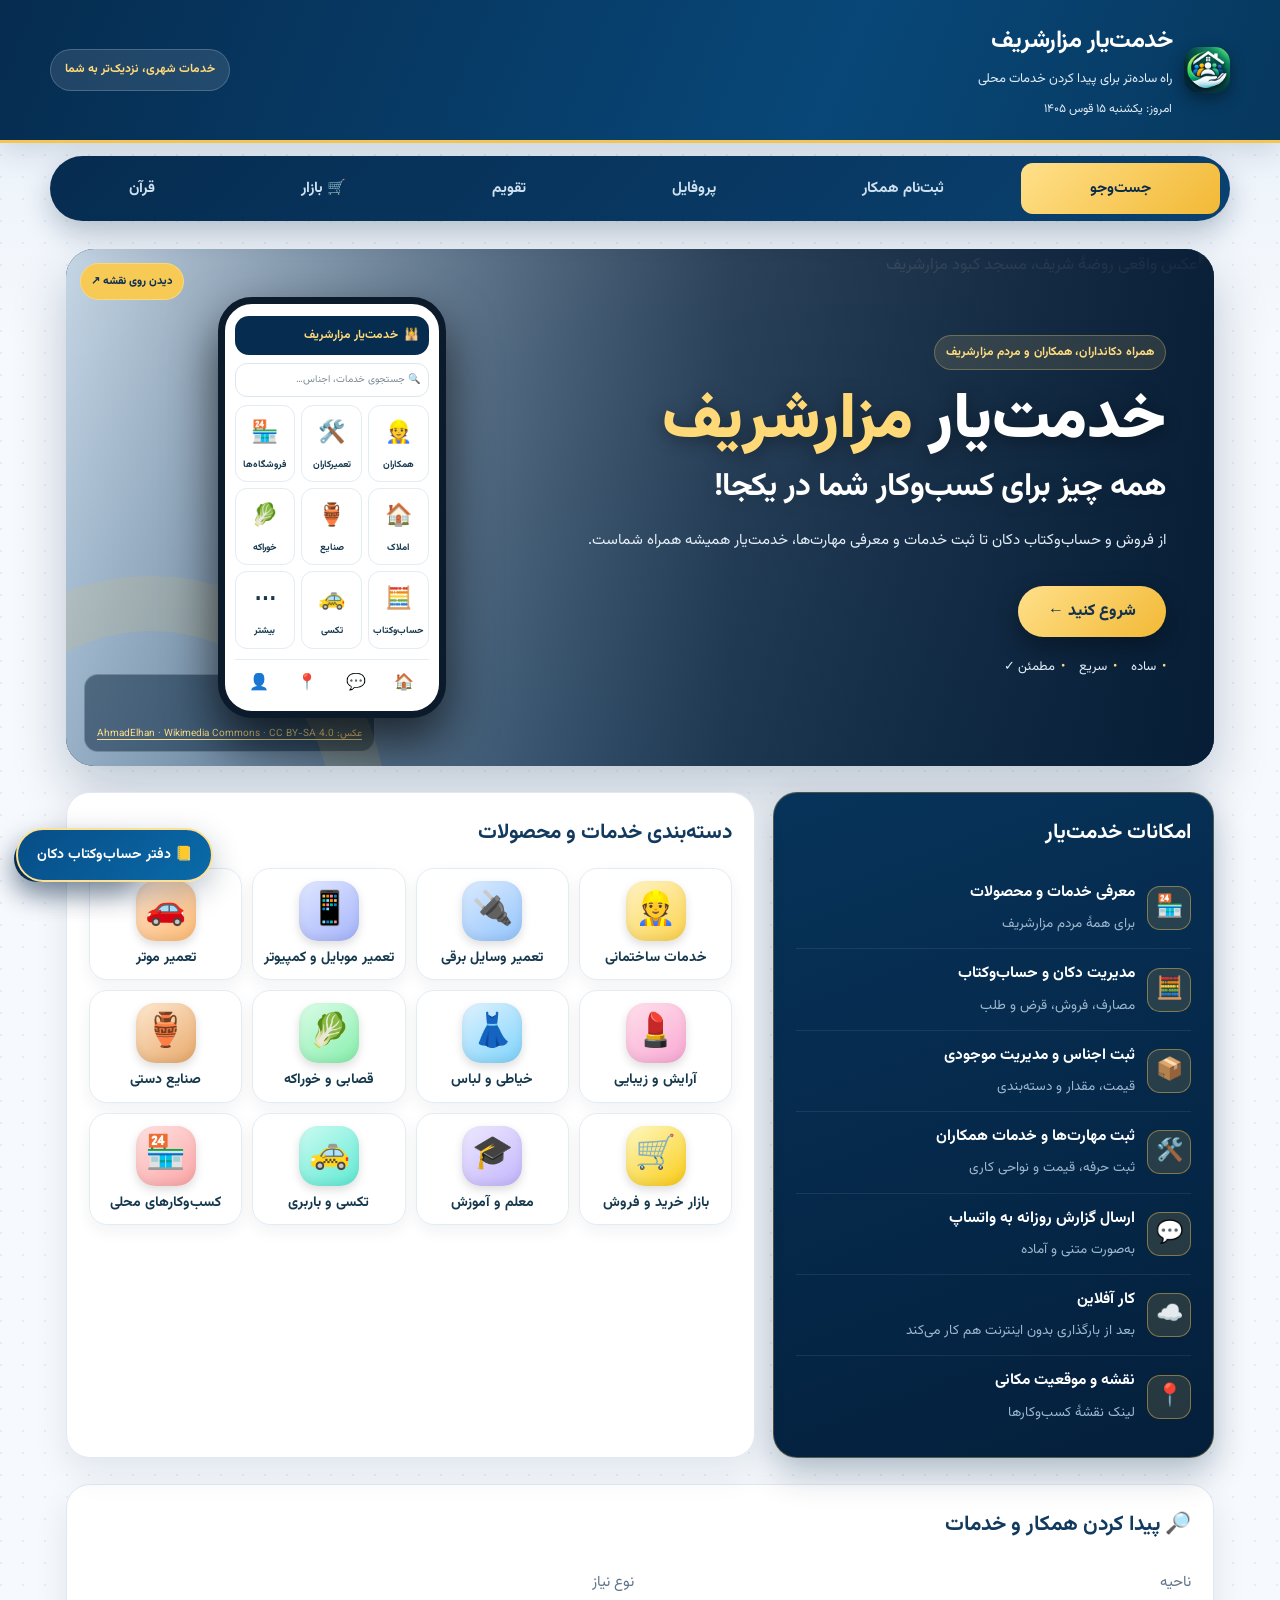
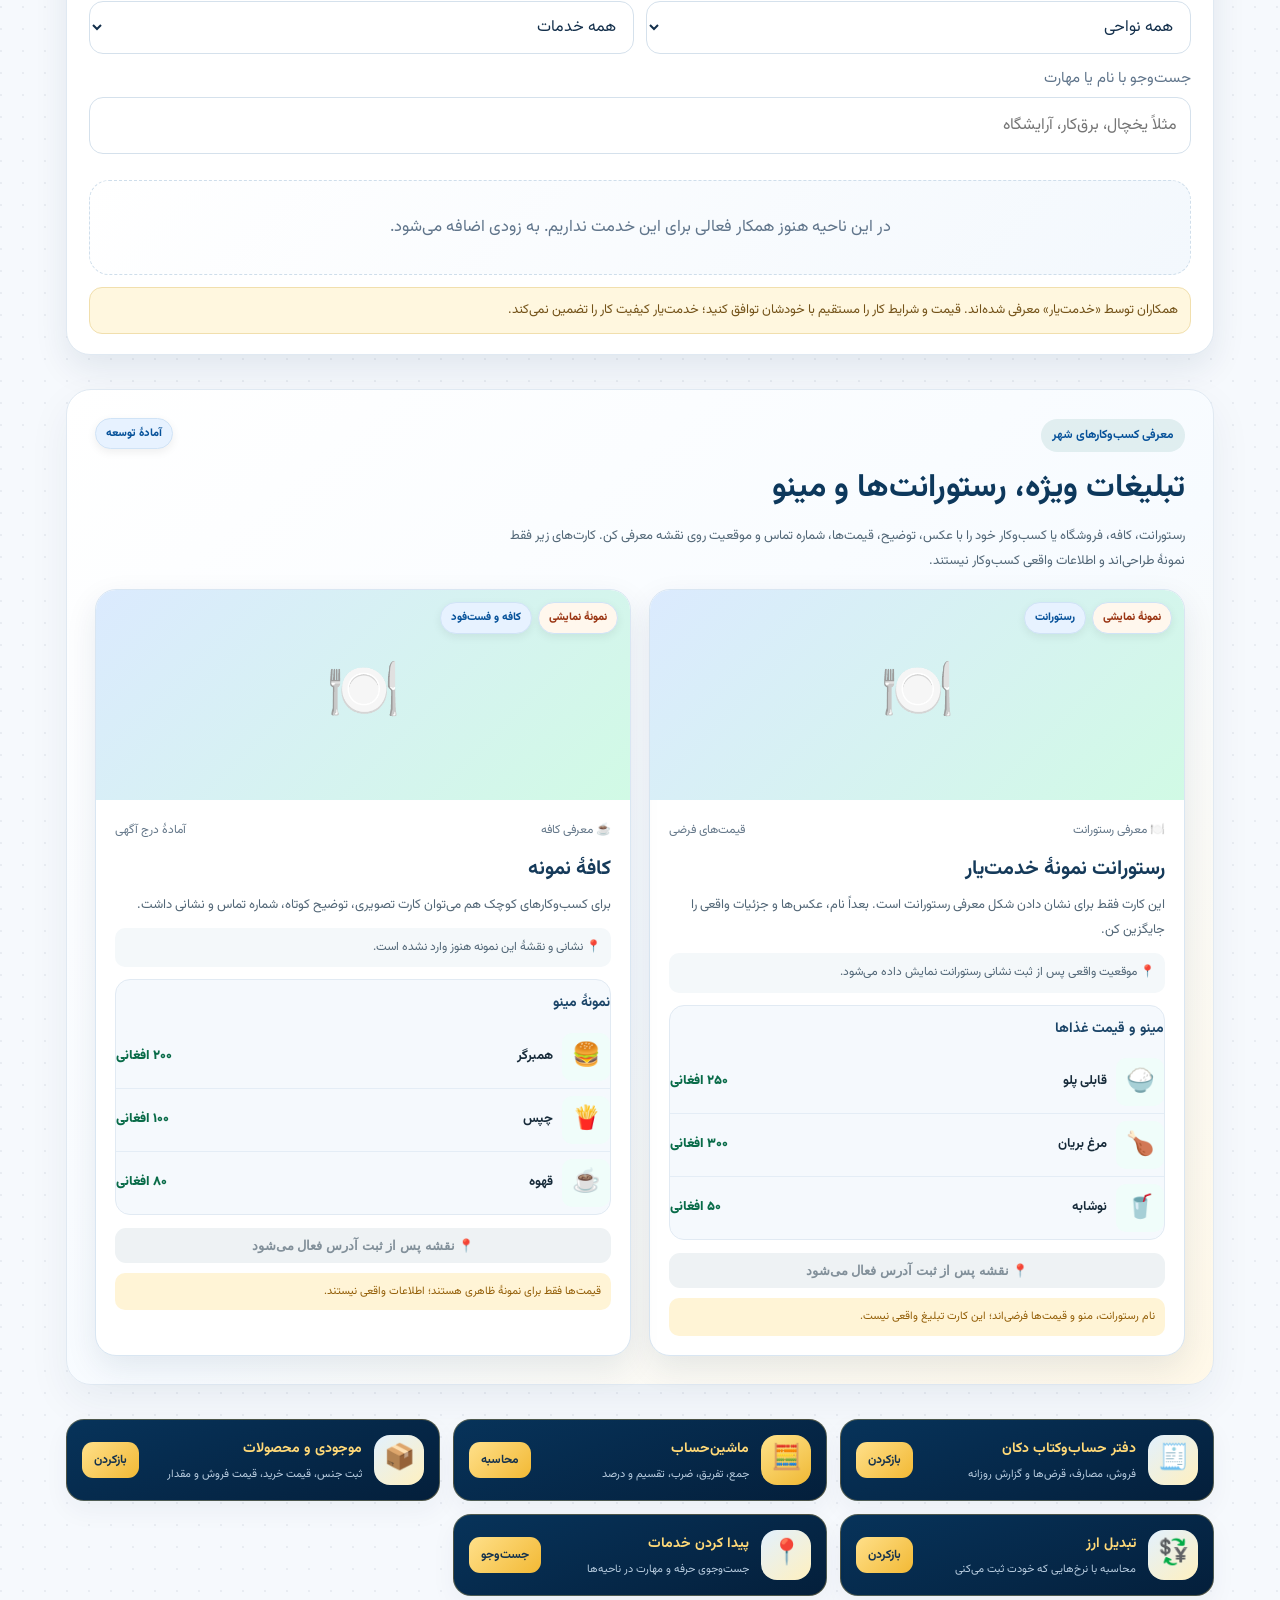
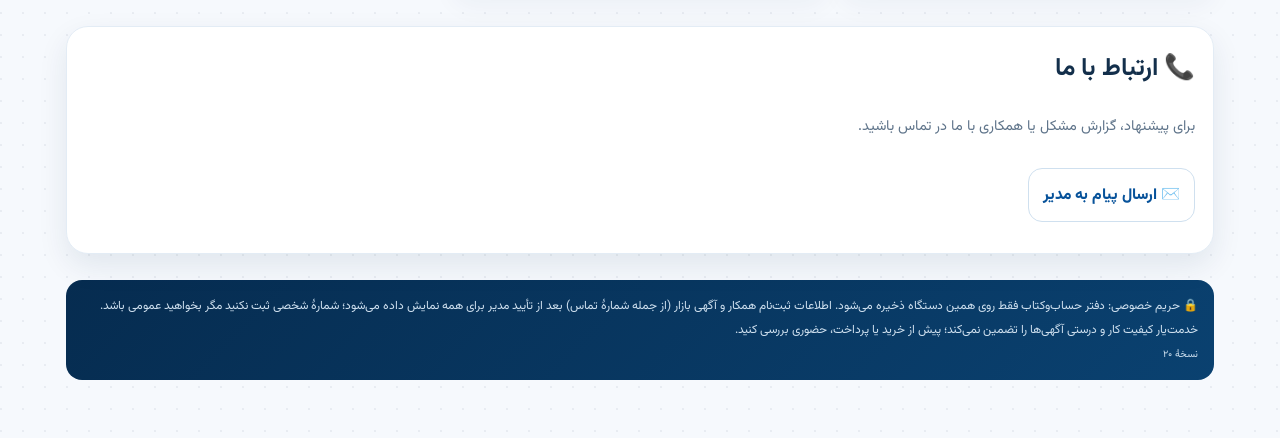
==== commit 56eaf5d2: "Add files via upload" ====
--- a/index.html
+++ b/index.html
@@ -249,9 +249,9 @@
 .ky-note{font-size:13px!important;line-height:1.9}#ky-ledger #ky-stats{display:grid!important;grid-template-columns:1fr 1fr!important;gap:10px!important}#ky-ledger #ky-stats .ky-card{padding:12px!important}
 @media(prefers-reduced-motion:no-preference){@keyframes kyup{from{opacity:0;transform:translateY(14px)}to{opacity:1;transform:none}}.card,.kv-c,.kv-panel,.mk-card{animation:kyup .45s both}}
 </style>
-<link rel="icon" type="image/png" href="icon-192.png"><link rel="apple-touch-icon" href="icon-192.png"><style>img.site-logo{border:0!important;border-radius:15px!important;background:none!important;padding:0!important;box-shadow:0 6px 16px #0006}</style></head>
+<link rel="icon" type="image/png" href="icon-192.png"><link rel="apple-touch-icon" href="icon-192.png"><style>img.site-logo{border:0!important;border-radius:15px!important;background:none!important;padding:0!important;box-shadow:0 6px 16px #0006}</style><style>#hdPill{white-space:normal!important;line-height:1.8;text-align:center;max-width:46%}@media(max-width:650px){header{flex-wrap:wrap!important}.header-copy{min-width:0;flex:1}#hdPill{display:block!important;max-width:none!important;width:100%;flex-basis:100%;margin-top:8px;order:9}}</style></head>
 <body>
-<header><div class="header-brand"><img class="site-logo" id="siteLogo" src="logo.png" alt="خدمت‌یار" width="54" height="54"><div class="header-copy"><h1 id="siteTitle">خدمت‌یار مزارشریف</h1><p id="siteSubtitle">راه ساده‌تر برای پیدا کردن خدمات محلی</p></div></div><span class="header-pill">خدمات شهری، نزدیک‌تر به شما</span></header>
+<header><div class="header-brand"><img class="site-logo" id="siteLogo" src="logo.png" alt="خدمت‌یار" width="54" height="54"><div class="header-copy"><h1 id="siteTitle">خدمت‌یار مزارشریف</h1><p id="siteSubtitle">راه ساده‌تر برای پیدا کردن خدمات محلی</p></div></div><span class="header-pill" id="hdPill">خدمات شهری، نزدیک‌تر به شما</span></header>
 <nav>
 <button data-t="find" class="on">جست‌وجو</button>
 <button data-t="reg">ثبت‌نام همکار</button>
@@ -398,7 +398,7 @@
 </section>
 <section id="mkt" class="hide"><div class="card"><h3>🛒 بازار خرید و فروش</h3><div class="mu">موتر، موبایل، خانه، وسایل کهنه و هر چیز دیگر. برای خرید، مستقیم با فروشنده تماس بگیرید.</div><div class="row"><div><label>نوع</label><select id="mkKind"></select></div><div><label>جست‌وجو</label><input id="mkQ" placeholder="مثلاً کرولا، آیفون، آپارتمان"></div></div><div class="acts"><button class="btn" id="mkNew" type="button">＋ ثبت آگهی فروش</button></div></div>
 <div class="card hide" id="mkForm"><h3>ثبت آگهی فروش</h3><label>نوع</label><select id="mkType"></select><label>عنوان *</label><input id="mkTitle" placeholder="مثلاً تویوتا کرولا ۲۰۱۲"><label>قیمت (افغانی)</label><input id="mkPrice" inputmode="numeric"><div id="mkFields"></div><label>توضیحات</label><textarea id="mkDesc" rows="3"></textarea><label>شمارهٔ تماس / واتساپ *</label><input id="mkPhone" type="tel" inputmode="tel" placeholder="07XXXXXXXX"><label>عکس‌ها (تا ۶ عکس، از گالری یا دوربین)</label><input id="mkFiles" type="file" accept="image/*" multiple><div id="mkPrev" class="mk-prev"></div><input id="mkHp" class="hide" tabindex="-1" autocomplete="off"><div class="acts"><button class="btn" id="mkSend" type="button">ارسال برای بررسی</button></div><div id="mkMsg"></div></div><div id="mkList"></div></section>
-<footer class="kyv-foot">🔒 حریم خصوصی: دفتر حساب‌وکتاب فقط روی همین دستگاه ذخیره می‌شود. اطلاعات ثبت‌نام همکار و آگهی بازار (از جمله شمارهٔ تماس) بعد از تأیید مدیر برای همه نمایش داده می‌شود؛ شمارهٔ شخصی ثبت نکنید مگر بخواهید عمومی باشد. خدمت‌یار کیفیت کار و درستی آگهی‌ها را تضمین نمی‌کند؛ پیش از خرید یا پرداخت، حضوری بررسی کنید.<br><small>نسخهٔ ۱۸</small></footer></main>
+<footer class="kyv-foot">🔒 حریم خصوصی: دفتر حساب‌وکتاب فقط روی همین دستگاه ذخیره می‌شود. اطلاعات ثبت‌نام همکار و آگهی بازار (از جمله شمارهٔ تماس) بعد از تأیید مدیر برای همه نمایش داده می‌شود؛ شمارهٔ شخصی ثبت نکنید مگر بخواهید عمومی باشد. خدمت‌یار کیفیت کار و درستی آگهی‌ها را تضمین نمی‌کند؛ پیش از خرید یا پرداخت، حضوری بررسی کنید.<br><small>نسخهٔ ۲۰</small></footer></main>
 <!--
 # PLEASE DO NOT REMOVE OR CHANGE THIS COPYRIGHT BLOCK
 #====================================================================
@@ -827,9 +827,10 @@
 <style>#kvInfo{display:grid;gap:8px;margin:10px 0 0}#kvInfo:empty{display:none}.kv-notice{border-radius:16px;padding:10px 16px;font-weight:700;line-height:1.9}.n-info{background:#e0f2fe;color:#075985}.n-warn{background:#fef3c7;color:#92400e}.n-ok{background:#dcfce7;color:#166534}.kv-bar{display:flex;flex-wrap:wrap;gap:6px}.kv-pill{background:#fff;border:1px solid #dbe6f1;border-radius:99px;padding:2px 12px;font-size:13px;color:#123a5e;box-shadow:0 3px 8px rgba(7,39,76,.06)}.kv-pill small{color:#8aa0b5}</style>
 <script id="kyv-v17">
 (function(){var SB="https://rkkjbkmnhzccucqbrqqt.supabase.co",K="sb_publishable_Ty6EvQ6_VTkxHE8alPnH3A_bEeUyJq-",$=function(i){return document.getElementById(i)};
-var DN=["شنبه","یکشنبه","دوشنبه","سه‌شنبه","چهارشنبه","پنجشنبه","جمعه"],CM={USD:["دلار","🇺🇸",1],EUR:["یورو","🇪🇺",1],GBP:["پوند","🇬🇧",1],PKR:["۱۰۰ روپیه پاکستان","🇵🇰",100],INR:["۱۰۰ روپیه هند","🇮🇳",100],SAR:["ریال سعودی","🇸🇦",1],AED:["درهم","🇦🇪",1],TRY:["لیر ترکیه","🇹🇷",1],CNY:["یوان","🇨🇳",1],IRR:["۱۰۰۰ تومان ایران","🇮🇷",1e4]},
-HID={mkt:'nav button[data-t="mkt"],#bnav [data-t="mkt"]',qur:'nav button[data-t="qur"]',cal:'nav button[data-t="cal"],#bnav [data-t="cal"]',pro:'nav button[data-t="pro"],#bnav [data-t="pro"]',reg:'nav button[data-t="reg"],#bnav [data-t="reg"]',ads:'#business-ads',feat:'.kv-feat',ledger:'#ky-ledger-launch,#bnav [data-l]',contact:'#kvContact'};
+var DN=["شنبه","یکشنبه","دوشنبه","سه‌شنبه","چهارشنبه","پنجشنبه","جمعه"],CM={USD:["دلار","🇺🇸",1],EUR:["یورو","🇪🇺",1],GBP:["پوند","🇬🇧",1],PKR:["۱۰۰۰ روپیه پاکستان","🇵🇰",1000],CHF:["فرانک سویس","🇨🇭",1],AUD:["دلار استرالیا","🇦🇺",1],CAD:["دلار کانادا","🇨🇦",1],KWD:["دینار کویت","🇰🇼",1],JPY:["۱۰۰۰ ین ژاپن","🇯🇵",1000],SAR:["ریال سعودی","🇸🇦",1],AED:["درهم","🇦🇪",1],TRY:["لیر ترکیه","🇹🇷",1],CNY:["یوان","🇨🇳",1],IRR:["۱۰۰۰ تومان ایران","🇮🇷",1e4]},
+HID={mkt:'nav button[data-t="mkt"],#bnav [data-t="mkt"]',qur:'nav button[data-t="qur"]',cal:'nav button[data-t="cal"],#bnav [data-t="cal"]',pro:'nav button[data-t="pro"],#bnav [data-t="pro"]',reg:'nav button[data-t="reg"],#bnav [data-t="reg"]',ads:'#business-ads',feat:'.kv-feat',ledger:'#ky-ledger-launch,#bnav [data-l]',contact:'#kvContact,#kvFab'};
 function apply(site,cats){site=site||{};var hd=site.hide||[],css=hd.map(function(k){return HID[k]?HID[k]+'{display:none!important}':''}).join("");if(css)document.head.insertAdjacentHTML("beforeend","<style>"+css+"</style>");
+if(site.theme)theme(site.theme);if(window.kyCalSet&&site.events)kyCalSet(site.events);
 var br=site.brand||{},ti=$("siteTitle");
 if(br.name&&ti){ti.textContent=br.name;document.title=br.name;if(br.tag&&$("siteSubtitle"))$("siteSubtitle").textContent=br.tag}else if(br.tag&&$("siteSubtitle"))$("siteSubtitle").textContent=br.tag;
 if(br.title&&$("kyvTitle"))$("kyvTitle").textContent=br.title;if(br.text&&$("kyvText"))$("kyvText").textContent=br.text;
@@ -837,11 +838,17 @@
 if(br.logo){document.querySelectorAll("img.site-logo").forEach(function(i){i.src=br.logo});document.querySelectorAll('link[rel="icon"],link[rel="apple-touch-icon"]').forEach(function(l){l.href=br.logo;l.removeAttribute("type")})}
 var info=$("kvInfo");if(!info){var n=document.querySelector("nav");n.insertAdjacentHTML("afterend",'<div id="kvInfo"></div>');info=$("kvInfo")}
 var h="",nt=site.notice;if(nt&&nt.on&&nt.text)h+='<div class="kv-notice n-'+(nt.tone||"info")+'">'+esc(nt.text)+'</div>';
-var dk=site.dhikr,i=(new Date().getDay()+1)%7,bar="";if(dk&&dk.on&&dk.days&&dk.days[i])bar+='<span class="kv-pill">☪️ ذکر امروز ('+DN[i]+'): <b>'+esc(dk.days[i])+'</b></span>';
+var dk=site.dhikr,i=(new Date().getDay()+1)%7,bar="";if(dk&&dk.on&&dk.days&&dk.days[i]){var hp=$("hdPill");if(hp)hp.innerHTML='📿 <b>ذکر '+DN[i]+'</b><br>'+esc(dk.days[i]);else bar+='<span class="kv-pill">📿 ذکر امروز ('+DN[i]+'): <b>'+esc(dk.days[i])+'</b></span>'}
 var rt=site.rates;if(rt&&rt.on&&(rt.cur||[]).length)bar+='<span id="kvRates" style="display:contents"></span>';
-if(bar)h+='<div class="kv-bar">'+bar+'</div>';info.innerHTML=h;if($("kvRates"))rates(rt)}
+if(bar)h+='<div class="kv-bar">'+bar+'</div>';info.innerHTML=h;if($("kvRates"))rates(rt);if(window.kyBanners)kyBanners(site.banners)}
+function hx(h){h=String(h).replace("#","");return[parseInt(h.substr(0,2),16),parseInt(h.substr(2,2),16),parseInt(h.substr(4,2),16)].join(",")}
+function theme(t){if(!t||!t.c1)return;var c1=t.c1,c2=t.c2,ac=t.ac,b1=t.b1,b2=t.b2,g="linear-gradient(135deg,"+c1+","+c2+")",r=hx(c1);
+var css=":root{--tc1:"+c1+";--tc2:"+c2+";--tac:"+ac+"}header,nav,#bnav,.kv-foot,.ky-top{background:"+g+"!important}.kv-feat,.kyv-tool{background:linear-gradient(160deg,"+c2+","+c1+")!important}.btn:not(.gr):not(.wa){background:linear-gradient(135deg,"+b1+","+b2+")!important}nav button.on,.kv-cta,.kv-chip.on,.ky-tab.active{background:"+ac+"!important;color:"+c1+"!important}#bnav button.on{color:"+ac+"!important}.kv-brand em{color:"+ac+"!important}#list>.card,.mk-card{border-color:"+ac+"!important}.kyv-intro-art:before{background:linear-gradient(to left,rgba("+r+",.93),rgba("+r+",.7) 42%,rgba("+r+",.08))!important}@media(max-width:650px){.kyv-intro-art:before{background:linear-gradient(0deg,rgba("+r+",.94),rgba("+r+",.55))!important}}";
+var o=$("kvTheme");if(o)o.remove();document.head.insertAdjacentHTML("beforeend","<style id=kvTheme>"+css+"</style>");var m=document.querySelector('meta[name="theme-color"]');if(m)m.content=c1}
 function rates(rt){function draw(R){$("kvRates").innerHTML=rt.cur.map(function(c){var m=CM[c];if(!m)return"";var ov=rt.ov&&rt.ov[c],v=ov?+ov:(R&&R[c]?R.AFN/R[c]*m[2]:0);if(!v)return"";return'<span class="kv-pill">'+m[1]+" "+m[0]+" <b>"+Number(v.toFixed(v<1?3:2)).toLocaleString("fa-AF")+"</b> افغانی"+(ov?" <small>(دستی)</small>":"")+"</span>"}).join("")}
-fetch("https://open.er-api.com/v6/latest/USD").then(function(r){return r.json()}).then(function(j){if(!j.rates||!j.rates.AFN)throw 0;draw(j.rates)}).catch(function(){draw(null)})}
+function useEr(){fetch("https://open.er-api.com/v6/latest/USD").then(function(r){return r.json()}).then(function(j){if(!j.rates||!j.rates.AFN)throw 0;draw(j.rates)}).catch(function(){draw(null)})}
+fetch(SB+"/rest/v1/settings?key=eq.rates_live&select=value",{headers:{apikey:K}}).then(function(r){return r.json()}).then(function(d){var L=d[0]&&d[0].value;if(!L||!L.items)return useEr();var dt="";try{dt=new Date(L.changed||L.fetched).toLocaleDateString("fa-AF",{calendar:"persian",month:"long",day:"numeric"})}catch(e){}
+$("kvRates").innerHTML=rt.cur.map(function(c){var m=CM[c],it=L.items[c],ov=rt.ov&&rt.ov[c],v=ov?+ov:(it?+it.sell:0);if(!m||!v)return"";return'<span class="kv-pill">'+m[1]+" "+m[0]+" <b>"+Number(v.toFixed(v<1?3:2)).toLocaleString("fa-AF")+"</b> افغانی"+(ov?" <small>(دستی)</small>":"")+"</span>"}).join("")+'<span class="kv-pill"><small>نرخ فروش سرای شهزاده'+(dt?" — "+dt:"")+"</small></span>"}).catch(useEr)}
 var G=["#fff3c4,#fcd34d","#dbeafe,#93c5fd","#e0e7ff,#a5b4fc","#fde4d0,#fdba74","#ffe0ea,#f9a8d4","#e0f2fe,#7dd3fc","#dcfce7,#86efac","#fde8cf,#e9a96b","#ede9fe,#c4b5fd","#ccfbf1,#5eead4"];
 function cats(c){if(!c||!c.tree)return;var hid=c.hidden||[],t={};Object.keys(c.tree).forEach(function(k){if(hid.indexOf(k)<0)t[k]=c.tree[k]});
 Object.keys(TREE).forEach(function(k){delete TREE[k]});Object.assign(TREE,t);CATS.length=0;Object.keys(TREE).forEach(function(k){CATS.push(k)});
@@ -852,7 +859,7 @@
 <script id="kyv-v18">
 (function(){var SB="https://rkkjbkmnhzccucqbrqqt.supabase.co",K="sb_publishable_Ty6EvQ6_VTkxHE8alPnH3A_bEeUyJq-",$=function(i){return document.getElementById(i)},d=function(x){return String(x||"").replace(/\D/g,"")};
 function post(b){return fetch(SB+"/rest/v1/messages",{method:"POST",headers:{apikey:K,"Content-Type":"application/json",Prefer:"return=minimal"},body:JSON.stringify(b)}).then(function(r){if(!r.ok)throw 0})}
-window.kyContact=function(site){var c=(site||{}).contact;if(!c||!c.on||$("kvContact"))return;var b="";
+window.kyContact=function(site){var c=(site||{}).contact||{};if(c.on===false)return;var ex=$("kvContact");if(ex)ex.remove();var b="";
 if(c.wa)b+='<a class="btn wa" target="_blank" rel="noopener" href="https://wa.me/'+d(c.wa)+'">واتساپ</a>';
 if(c.tg)b+='<a class="btn" target="_blank" rel="noopener" href="https://t.me/'+encodeURIComponent(String(c.tg).replace(/^@/,""))+'">تلگرام</a>';
 if(c.em)b+='<a class="btn gr" href="mailto:'+esc(c.em)+'">✉️ ایمیل</a>';if(c.ph)b+='<a class="btn gr" href="tel:'+esc(c.ph)+'">📞 تماس</a>';
@@ -866,5 +873,84 @@
 if(r){var why=prompt("چرا این آگهی را گزارش می‌کنی؟ (مثلاً کلاهبرداری، تکراری، قیمت غلط)");if(!why||why.trim().length<3)return;if(!kyRate("ky_rl_r",5)){alert("امروز به اندازهٔ کافی گزارش فرستاده‌ای.");return}post({kind:"report",body:why.trim().slice(0,900),ref:"آگهی بازار: "+t.slice(0,60)}).then(function(){alert("گزارش ثبت شد. ممنون!")}).catch(function(){alert("ارسال نشد.")})}});
 })();
 </script>
+<style id="kyv-cal-css">.kc{background:#fff;border-radius:24px;padding:16px;box-shadow:0 12px 30px rgba(7,39,76,.09);border:1px solid #e3ecf5}.kc-h{display:flex;align-items:center;justify-content:space-between;gap:8px;background:linear-gradient(135deg,var(--tc1,#062c50),var(--tc2,#0a4170));color:#fff;border-radius:18px;padding:12px 14px}.kc-h h3{margin:0;font-size:20px;color:#fff}.kc-h .mu{color:#cfe0ef;font-size:12.5px}.kc-h button{border:0;background:#ffffff22;color:#fff;border-radius:12px;width:44px;height:44px;font-size:22px;cursor:pointer}
+.kc-w,.kc-g{display:grid;grid-template-columns:repeat(7,1fr);gap:6px;margin-top:10px}.kc-w span{text-align:center;font-weight:800;font-size:13px;color:#60758b}.kc-w span:last-child{color:#dc2626}
+.kc-d{position:relative;border:1px solid #e3ecf5;background:#f8fbfe;border-radius:14px;min-height:62px;display:flex;flex-direction:column;align-items:center;justify-content:center;cursor:pointer;font-family:inherit;color:#132f4b;padding:2px}.kc-d b{font-size:18px}.kc-d small{font-size:10px;color:#8aa0b5}.kc-d i{position:absolute;top:3px;left:5px;font-style:normal;font-size:9px;color:#a0b4c6}.kc-d.fr b{color:#dc2626}.kc-d.td{background:linear-gradient(135deg,var(--tc1,#062c50),var(--tc2,#0a4170))}.kc-d.td b{color:#fff}.kc-d.td small,.kc-d.td i{color:#d7e6f3}.kc-d.ev:after{content:"";position:absolute;bottom:4px;width:6px;height:6px;border-radius:50%;background:var(--tac,#f2b935)}.kc-d.sl{outline:3px solid var(--tac,#f2b935)}.kc-e0{visibility:hidden}
+.kc-i{margin-top:12px;background:#f3f8fd;border-radius:16px;padding:12px 14px;line-height:2;font-weight:700}.kc-e{padding:5px 0;border-bottom:1px dashed #d5e1ec;font-weight:400}.kc-t{display:flex;gap:8px;margin-top:10px}.kc-t button{flex:1}</style>
+<script id="kyv-cal">
+(function(){var $=function(i){return document.getElementById(i)},sec=$("cal");if(!sec)return;
+var JM=["حمل","ثور","جوزا","سرطان","اسد","سنبله","میزان","عقرب","قوس","جدی","دلو","حوت"],HM=["محرم","صفر","ربیع‌الاول","ربیع‌الثانی","جمادی‌الاول","جمادی‌الثانی","رجب","شعبان","رمضان","شوال","ذی‌القعده","ذی‌الحجه"],WD=["شنبه","یکشنبه","دوشنبه","سه‌شنبه","چهارشنبه","پنجشنبه","جمعه"],EV=[{t:"s",m:1,d:1,n:"نوروز"}];
+var fa=function(n){return Number(n).toLocaleString("fa-AF",{useGrouping:false})};
+function P(d,c){var o={};try{new Intl.DateTimeFormat("en-u-ca-"+c,{year:"numeric",month:"numeric",day:"numeric"}).formatToParts(d).forEach(function(x){if(x.type!=="literal"&&x.type!=="era")o[x.type]=+String(x.value).replace(/\D/g,"")})}catch(e){}return o}
+function noon(d){var x=new Date(d);x.setHours(12,0,0,0);return x}
+function first(d){var j=P(d,"persian");return noon(new Date(d.getTime()-((j.day||1)-1)*864e5))}
+var cur=first(noon(new Date())),sel=null,days=[];
+function evs(d){var j=P(d,"persian"),h=P(d,"islamic-umalqura");return EV.filter(function(e){return e.t==="s"?(+e.m===j.month&&+e.d===j.day):(+e.m===h.month&&+e.d===h.day)})}
+function full(d){var j=P(d,"persian"),h=P(d,"islamic-umalqura");return WD[(d.getDay()+1)%7]+" "+fa(j.day)+" "+JM[j.month-1]+" "+fa(j.year)+" — "+d.toLocaleDateString("en-GB",{day:"numeric",month:"long",year:"numeric"})+" — "+fa(h.day)+" "+(HM[h.month-1]||"")+" "+fa(h.year)+" قمری (تقریبی)"}
+function draw(){var j=P(cur,"persian"),d=new Date(cur),n=0;days=[];while(n++<32){if(P(d,"persian").month!==j.month)break;days.push(new Date(d));d=noon(new Date(d.getTime()+864e5))}
+var t=noon(new Date()),tj=P(t,"persian"),pad=(cur.getDay()+1)%7,cells="",i,a=days[0],b=days[days.length-1],ha=P(a,"islamic-umalqura"),hb=P(b,"islamic-umalqura"),gm=function(x){return x.toLocaleDateString("fa-AF",{month:"long",year:"numeric",calendar:"gregory"})};
+for(i=0;i<pad;i++)cells+='<span class="kc-e0"></span>';
+days.forEach(function(x,k){var jj=P(x,"persian"),h=P(x,"islamic-umalqura"),td=jj.year===tj.year&&jj.month===tj.month&&jj.day===tj.day;cells+='<button type="button" class="kc-d'+(td?" td":"")+(x.getDay()===5?" fr":"")+(evs(x).length?" ev":"")+(sel===k?" sl":"")+'" data-k="'+k+'"><b>'+fa(k+1)+"</b><small>"+x.getDate()+"</small><i>"+fa(h.day)+"</i></button>"});
+var lst=days.map(function(x,k){return evs(x).map(function(e){return'<div class="kc-e"><b>'+fa(k+1)+" "+JM[j.month-1]+":</b> "+esc(e.n)+"</div>"}).join("")}).join(""),cd=sel!=null?days[sel]:(t>=a&&t<=noon(new Date(b.getTime()+864e5))?t:a);
+sec.innerHTML='<div class="kc"><div class="kc-h"><button type="button" id="kcP" aria-label="ماه قبل">›</button><div style="text-align:center"><h3>'+JM[j.month-1]+" "+fa(j.year)+'</h3><div class="mu">'+gm(a)+(gm(a)!==gm(b)?" – "+gm(b):"")+" | "+(HM[ha.month-1]||"")+(ha.month!==hb.month?" – "+(HM[hb.month-1]||""):"")+" "+fa(hb.year)+'</div></div><button type="button" id="kcN" aria-label="ماه بعد">‹</button></div><div class="kc-w">'+["ش","ی","د","س","چ","پ","ج"].map(function(x){return"<span>"+x+"</span>"}).join("")+'</div><div class="kc-g">'+cells+'</div><div class="kc-i">'+full(cd)+(evs(cd).map(function(e){return'<div class="kc-e">🔸 '+esc(e.n)+"</div>"}).join(""))+'</div><div class="kc-t"><button type="button" class="btn" id="kcT">امروز</button></div>'+(lst?'<div class="kc-i"><b>مناسبت‌های این ماه</b>'+lst+"</div>":"")+'<div class="mu" style="margin-top:8px">جمعه رخصتی هفتگی است. عدد بزرگ شمسی، عدد کوچک پایین میلادی و عدد کوچک بالا قمری (تقریبی؛ ممکن است یک روز با رؤیت هلال فرق کند) است.</div></div><div hidden><h3 id="ct"></h3><div id="cg"></div><div id="ch"></div><div id="cb"></div><div id="cs"></div><button id="ctd"></button><button id="cn"></button><button id="cp"></button></div>'}
+sec.addEventListener("click",function(e){var d=e.target.closest(".kc-d"),b=e.target.closest("button");if(d){sel=+d.dataset.k;draw()}else if(b&&b.id==="kcN"){cur=first(noon(new Date(cur.getTime()+32*864e5)));sel=null;draw()}else if(b&&b.id==="kcP"){cur=first(noon(new Date(cur.getTime()-864e5)));sel=null;draw()}else if(b&&b.id==="kcT"){cur=first(noon(new Date()));sel=null;draw()}});
+window.kyCalSet=function(e){if(Array.isArray(e)){EV=e;draw()}};draw()})();
+</script>
+<style id="kyv-v20-css">
+body{background:radial-gradient(circle at 1px 1px,rgba(7,39,76,.06) 1px,transparent 0) 0 0/22px 22px,linear-gradient(180deg,#e6eff9,#f6f9fd 340px)!important}
+.btn,.kv-c,.kv-chip,.mk-card,nav button,#bnav button,.kv-pill{transition:transform .18s,box-shadow .18s,background .18s,filter .18s}
+.btn,.kv-c,nav button,.kv-chip{position:relative;overflow:hidden}
+.btn:hover{transform:translateY(-3px);box-shadow:0 14px 26px rgba(7,82,154,.35)!important;filter:brightness(1.07)}.btn:active{transform:translateY(0) scale(.97)}
+nav button:hover:not(.on){background:#ffffff22!important}#bnav button:active{transform:scale(.9)}
+.kv-c i{transition:transform .22s}.kv-c:hover i{transform:rotate(-7deg) scale(1.12)}.kv-chip:hover{transform:translateY(-2px);background:#fff3c4}.mk-card:hover{transform:translateY(-4px);box-shadow:0 20px 38px rgba(7,39,76,.16)!important}
+.rp{position:absolute;border-radius:50%;background:rgba(255,255,255,.55);transform:scale(0);animation:kyrp .6s ease-out;pointer-events:none}@keyframes kyrp{to{transform:scale(4);opacity:0}}
+section{animation:kyfade .35s ease}@keyframes kyfade{from{opacity:0;transform:translateY(8px)}to{opacity:1;transform:none}}
+.kv-phone{animation:kyfl 5s ease-in-out infinite}@keyframes kyfl{50%{transform:translateY(-8px)}}
+::selection{background:#f2b935;color:#062c50}::-webkit-scrollbar{width:9px}::-webkit-scrollbar-thumb{background:#9db6cf;border-radius:9px}
+.kv-bn{margin:14px 0}.kv-bt{display:flex;overflow-x:auto;scroll-snap-type:x mandatory;gap:10px;border-radius:22px;scrollbar-width:none}.kv-bt::-webkit-scrollbar{display:none}
+.kv-bs{position:relative;flex:0 0 100%;scroll-snap-align:center;aspect-ratio:16/6;border-radius:22px;overflow:hidden;display:block;background:#dbe7f3;box-shadow:0 12px 28px rgba(7,39,76,.15)}.kv-bs img{width:100%;height:100%;object-fit:cover;display:block}
+.kv-bc{position:absolute;bottom:0;right:0;left:0;padding:22px 16px 10px;color:#fff;font-weight:800;background:linear-gradient(0deg,rgba(0,0,0,.65),transparent)}.kv-bl{position:absolute;top:8px;left:8px;background:rgba(0,0,0,.45);color:#fff;font-size:11px;border-radius:99px;padding:1px 9px}
+.kv-bd{display:flex;justify-content:center;gap:6px;margin-top:8px}.kv-bd i{width:8px;height:8px;border-radius:9px;background:#b7c8da;transition:.2s}.kv-bd i.on{width:22px;background:var(--tac,#f2b935)}
+.kv-ch{background:linear-gradient(135deg,#fff,#fffaf0);border:1px solid #f4dfa6;border-radius:24px;padding:18px;margin:14px 0;box-shadow:0 12px 30px rgba(242,185,53,.2)}.kv-ch h2{margin:0 0 4px;font-size:20px;color:#123a5e}.kv-pz{display:inline-block;background:linear-gradient(135deg,#ffe08a,#f2b935);color:#15324d;font-weight:800;border-radius:99px;padding:2px 14px;font-size:13.5px;margin:4px 0}
+.kv-ho{display:grid;grid-template-columns:1fr 1fr;gap:8px;margin:10px 0}.kv-ho button{border:2px solid #e3ecf5;background:#fff;border-radius:16px;padding:12px;font:700 15px Vazirmatn,Tahoma;cursor:pointer;color:#15384d;transition:.15s}.kv-ho button:hover{border-color:#f2b935;transform:translateY(-2px)}.kv-ho button.on{background:linear-gradient(135deg,#fff3c4,#ffe08a);border-color:#f2b935}
+.kv-win{background:#ecfdf5;color:#166534;border-radius:14px;padding:8px 14px;margin-top:8px;font-weight:700}
+#kvFab{position:fixed;left:14px;bottom:18px;z-index:9980;border:0;border-radius:99px;padding:12px 18px;background:linear-gradient(135deg,var(--tc1,#062c50),var(--tc2,#0a4170));color:#fff;font:800 14px Vazirmatn,Tahoma;box-shadow:0 12px 26px rgba(4,35,67,.4);cursor:pointer;transition:.18s}#kvFab:hover{transform:translateY(-3px) scale(1.04)}@media(max-width:650px){#kvFab{bottom:88px;padding:12px 14px}#kvFab span{display:none}}
+#qr .q-frame{position:relative;margin:14px 0 36px;padding:46px 22px 50px;background:#fffdf4;border-radius:20px!important;border:2px solid #b8860b!important;box-shadow:inset 0 0 0 6px #fffdf4,inset 0 0 0 8px #0f766e,inset 0 0 0 11px #fffdf4,inset 0 0 0 12px #b8860b,0 14px 32px rgba(0,0,0,.14)!important}
+#qr .q-frame:before,#qr .q-frame:after{content:"";position:absolute;left:16px;right:16px;height:24px;background:url("data:image/svg+xml;utf8,<svg xmlns='http://www.w3.org/2000/svg' width='40' height='24' viewBox='0 0 40 24'><path d='M20 2 L27 12 L20 22 L13 12Z' fill='none' stroke='%23b8860b' stroke-width='1.6'/><circle cx='20' cy='12' r='2.4' fill='%230f766e'/><path d='M0 12H10M30 12H40' stroke='%230f766e' stroke-width='1.2'/></svg>") repeat-x center/auto 100%}
+#qr .q-frame:before{top:16px}#qr .q-frame:after{bottom:16px}
+.q-cart{position:absolute;top:-16px;left:50%;transform:translateX(-50%);min-width:190px;text-align:center;padding:7px 28px;font:800 19px Amiri Quran,Vazirmatn,serif;color:#fff;background:linear-gradient(135deg,#0f766e,#115e59);border:2px solid #b8860b;border-radius:99px;box-shadow:0 6px 14px rgba(0,0,0,.2)}
+.q-num{position:absolute;bottom:-26px;left:50%;transform:translateX(-50%);width:62px;height:62px;display:grid;place-items:center;font:800 19px Vazirmatn,Tahoma;color:#0f766e;background:url("data:image/svg+xml;utf8,<svg xmlns='http://www.w3.org/2000/svg' viewBox='0 0 100 100'><rect x='18' y='18' width='64' height='64' fill='%23fff8dc' stroke='%23b8860b' stroke-width='3'/><rect x='18' y='18' width='64' height='64' fill='%23fff8dc' stroke='%23b8860b' stroke-width='3' transform='rotate(45 50 50)'/><circle cx='50' cy='50' r='25' fill='%23fffdf4' stroke='%230f766e' stroke-width='3'/></svg>") center/contain no-repeat}
+</style>
+<script id="kyv-v20">
+(function(){var SB="https://rkkjbkmnhzccucqbrqqt.supabase.co",K="sb_publishable_Ty6EvQ6_VTkxHE8alPnH3A_bEeUyJq-",$=function(i){return document.getElementById(i)},H={apikey:K};
+document.addEventListener("pointerdown",function(e){var t=e.target.closest(".btn,.kv-c,nav button,.kv-chip");if(!t)return;var r=t.getBoundingClientRect(),d=Math.max(r.width,r.height),p=document.createElement("span");p.className="rp";p.style.cssText="width:"+d+"px;height:"+d+"px;left:"+(e.clientX-r.left-d/2)+"px;top:"+(e.clientY-r.top-d/2)+"px";t.appendChild(p);setTimeout(function(){p.remove()},650)});
+/* بنر */
+var bt=null;window.kyBanners=function(l){var now=new Date().toISOString().slice(0,10),o=$("kvBn");if(o)o.remove();clearInterval(bt);l=(l||[]).filter(function(b){return b.img&&b.on!==false&&(!b.start||b.start<=now)&&(!b.end||b.end>=now)});if(!l.length)return;
+var h='<div id="kvBn" class="kv-bn"><div class="kv-bt">'+l.map(function(b){var u=/^https?:\/\//.test(b.link||"")?b.link:"",im='<img src="'+esc(b.img)+'" alt="'+esc(b.title||"تبلیغ")+'" loading="lazy">'+(b.title?'<span class="kv-bc">'+esc(b.title)+"</span>":"")+'<span class="kv-bl">تبلیغ</span>';return u?'<a class="kv-bs" target="_blank" rel="noopener sponsored" href="'+esc(u)+'">'+im+"</a>":'<div class="kv-bs">'+im+"</div>"}).join("")+'</div><div class="kv-bd">'+l.map(function(_,i){return"<i"+(i?"":' class="on"')+"></i>"}).join("")+"</div></div>";
+var a=$("kvInfo");if(!a)return;a.insertAdjacentHTML("afterend",h);var t=document.querySelector("#kvBn .kv-bt"),ds=document.querySelectorAll("#kvBn .kv-bd i");function ix(){return Math.round(Math.abs(t.scrollLeft)/t.clientWidth)}
+t.addEventListener("scroll",function(){var i=ix();ds.forEach(function(d,k){d.classList.toggle("on",k===i)})});
+if(l.length>1)bt=setInterval(function(){var i=ix()+1;if(i>=l.length)t.scrollTo({left:0,behavior:"smooth"});else t.scrollTo({left:-i*t.clientWidth,behavior:"smooth"})},4500)};
+/* چالش */
+function post(p,b){return fetch(SB+"/rest/v1/"+p,{method:"POST",headers:{apikey:K,"Content-Type":"application/json",Prefer:"return=minimal"},body:JSON.stringify(b)})}
+fetch(SB+"/rest/v1/challenges?status=in.(open,closed)&select=*&order=id.desc&limit=4",{headers:H}).then(function(r){return r.json()}).then(function(d){if(!Array.isArray(d)||!d.length)return;var op=d.filter(function(c){return c.status==="open"})[0],wn=d.filter(function(c){return c.status==="closed"&&c.winner})[0],h="";
+if(op){var done=false;try{done=localStorage.getItem("ky_ch_"+op.id)}catch(e){}
+h+='<div class="kv-ch" id="kvCh"><h2>🎯 چالش روزانه</h2>'+(op.prize?'<span class="kv-pz">🎁 جایزه: '+esc(op.prize)+"</span>":"")+'<p style="margin:8px 0;font-weight:700">'+esc(op.question)+"</p>"+(done?'<div class="kv-win">✅ شرکت شما ثبت شد. اگر پاسخ درست باشد، در قرعه‌کشی شرکت می‌کنید.</div>':'<div class="kv-ho">'+op.options.map(function(o,i){return'<button type="button" data-o="'+i+'">'+esc(o)+"</button>"}).join("")+'</div><div id="kvChF" hidden><label>نام</label><input id="kvChN" maxlength="60"><label>شمارهٔ تماس (فقط برای خبر دادن به برنده)</label><input id="kvChP" inputmode="tel" maxlength="20"><div class="acts"><button class="btn" id="kvChS" type="button">ثبت پاسخ</button></div></div><div id="kvChM"></div>')+"</div>"}
+if(wn)h+='<div class="kv-win" style="margin:10px 0">🏆 برندهٔ چالش قبلی: '+esc(wn.winner)+"</div>";
+var a=document.querySelector(".kv-top");if(!a||!h)return;a.insertAdjacentHTML("beforebegin",h);var ch=$("kvCh"),pick=-1;if(!ch||!op)return;
+ch.addEventListener("click",function(e){var b=e.target.closest("[data-o]");if(!b)return;pick=+b.dataset.o;ch.querySelectorAll("[data-o]").forEach(function(x){x.classList.toggle("on",x===b)});$("kvChF").hidden=false});
+var sb=$("kvChS");if(sb)sb.onclick=function(){var n=$("kvChN").value.trim(),p=$("kvChP").value.replace(/[\s-]/g,""),m=$("kvChM");if(n.length<2||!/^\+?\d{9,14}$/.test(p)){m.innerHTML='<div class="note">نام و شمارهٔ درست را بنویس.</div>';return}
+post("entries",{challenge_id:op.id,name:n,phone:p,choice:pick}).then(function(r){if(r.status===409){m.innerHTML='<div class="note">با این شماره قبلاً شرکت کرده‌ای.</div>';return}if(!r.ok)throw 0;try{localStorage.setItem("ky_ch_"+op.id,"1")}catch(e){}ch.querySelector(".kv-ho").remove();$("kvChF").remove();m.innerHTML='<div class="kv-win">✅ پاسخ شما ثبت شد. برنده با قرعه از میان پاسخ‌های درست انتخاب و با شماره‌اش خبر داده می‌شود.</div>'}).catch(function(){m.innerHTML='<div class="note">ثبت نشد؛ دوباره امتحان کن.</div>'})}}).catch(function(){});
+/* قرآن */
+(function(){var c=$("qb");if(!c)return;var p=c.parentNode;p.classList.add("q-frame");p.insertAdjacentHTML("afterbegin",'<div class="q-cart" id="qCart"></div>');p.insertAdjacentHTML("beforeend",'<div class="q-num" id="qNum"></div>');
+var o=window.qopen;if(typeof o==="function")window.qopen=function(s){o.apply(this,arguments);try{$("qCart").textContent="سورة "+QN[s-1];$("qNum").textContent=fa(QP)}catch(e){}}})();
+/* پیام به مدیر */
+var fb=document.createElement("button");fb.id="kvFab";fb.type="button";fb.innerHTML='💬 <span>پیام به مدیر</span>';fb.onclick=function(){var c=$("kvContact");if(!c)return;var d=c.querySelector("details");if(d)d.open=true;c.scrollIntoView({behavior:"smooth",block:"center"})};document.body.appendChild(fb);if(window.kyContact)kyContact({});
+/* آپلود عکس محصول در ثبت‌نام */
+function shrink(f){return new Promise(function(ok,no){var i=new Image();i.onload=function(){var w=Math.min(1280,i.width),c=document.createElement("canvas");c.width=w;c.height=Math.round(i.height*w/i.width);c.getContext("2d").drawImage(i,0,0,c.width,c.height);c.toBlob(ok,"image/jpeg",.8)};i.onerror=no;i.src=URL.createObjectURL(f)})}
+function upl(f){return shrink(f).then(function(b){var n="uploads/"+Date.now()+"-"+Math.random().toString(36).slice(2,7)+".jpg";return fetch(SB+"/storage/v1/object/media/"+n,{method:"POST",headers:{apikey:K,"Content-Type":"image/jpeg"},body:b}).then(function(r){if(!r.ok)throw 0;return SB+"/storage/v1/object/public/media/"+n})})}
+function enh(){document.querySelectorAll("input[data-pimage]:not([data-e])").forEach(function(i){i.dataset.e=1;i.type="hidden";var w=document.createElement("div");w.innerHTML='<label class="btn gr" style="display:inline-block;cursor:pointer;margin:4px 0">📷 انتخاب عکس محصول<input type="file" accept="image/*" hidden></label><img hidden alt="" style="max-width:90px;border-radius:10px;display:block">';i.after(w);var im=w.querySelector("img"),lb=w.querySelector("label");if(i.value){im.src=i.value;im.hidden=false}
+w.querySelector("input").onchange=function(e){var f=e.target.files[0];if(!f)return;lb.firstChild.textContent="در حال آپلود… ";upl(f).then(function(u){i.value=u;i.dispatchEvent(new Event("input",{bubbles:true}));im.src=u;im.hidden=false;lb.firstChild.textContent="📷 عکس آپلود شد ✓ "}).catch(function(){lb.firstChild.textContent="❌ آپلود نشد؛ دوباره "})}})}
+new MutationObserver(enh).observe(document.body,{childList:true,subtree:true});enh()})();
+</script>
 </body>
 </html>
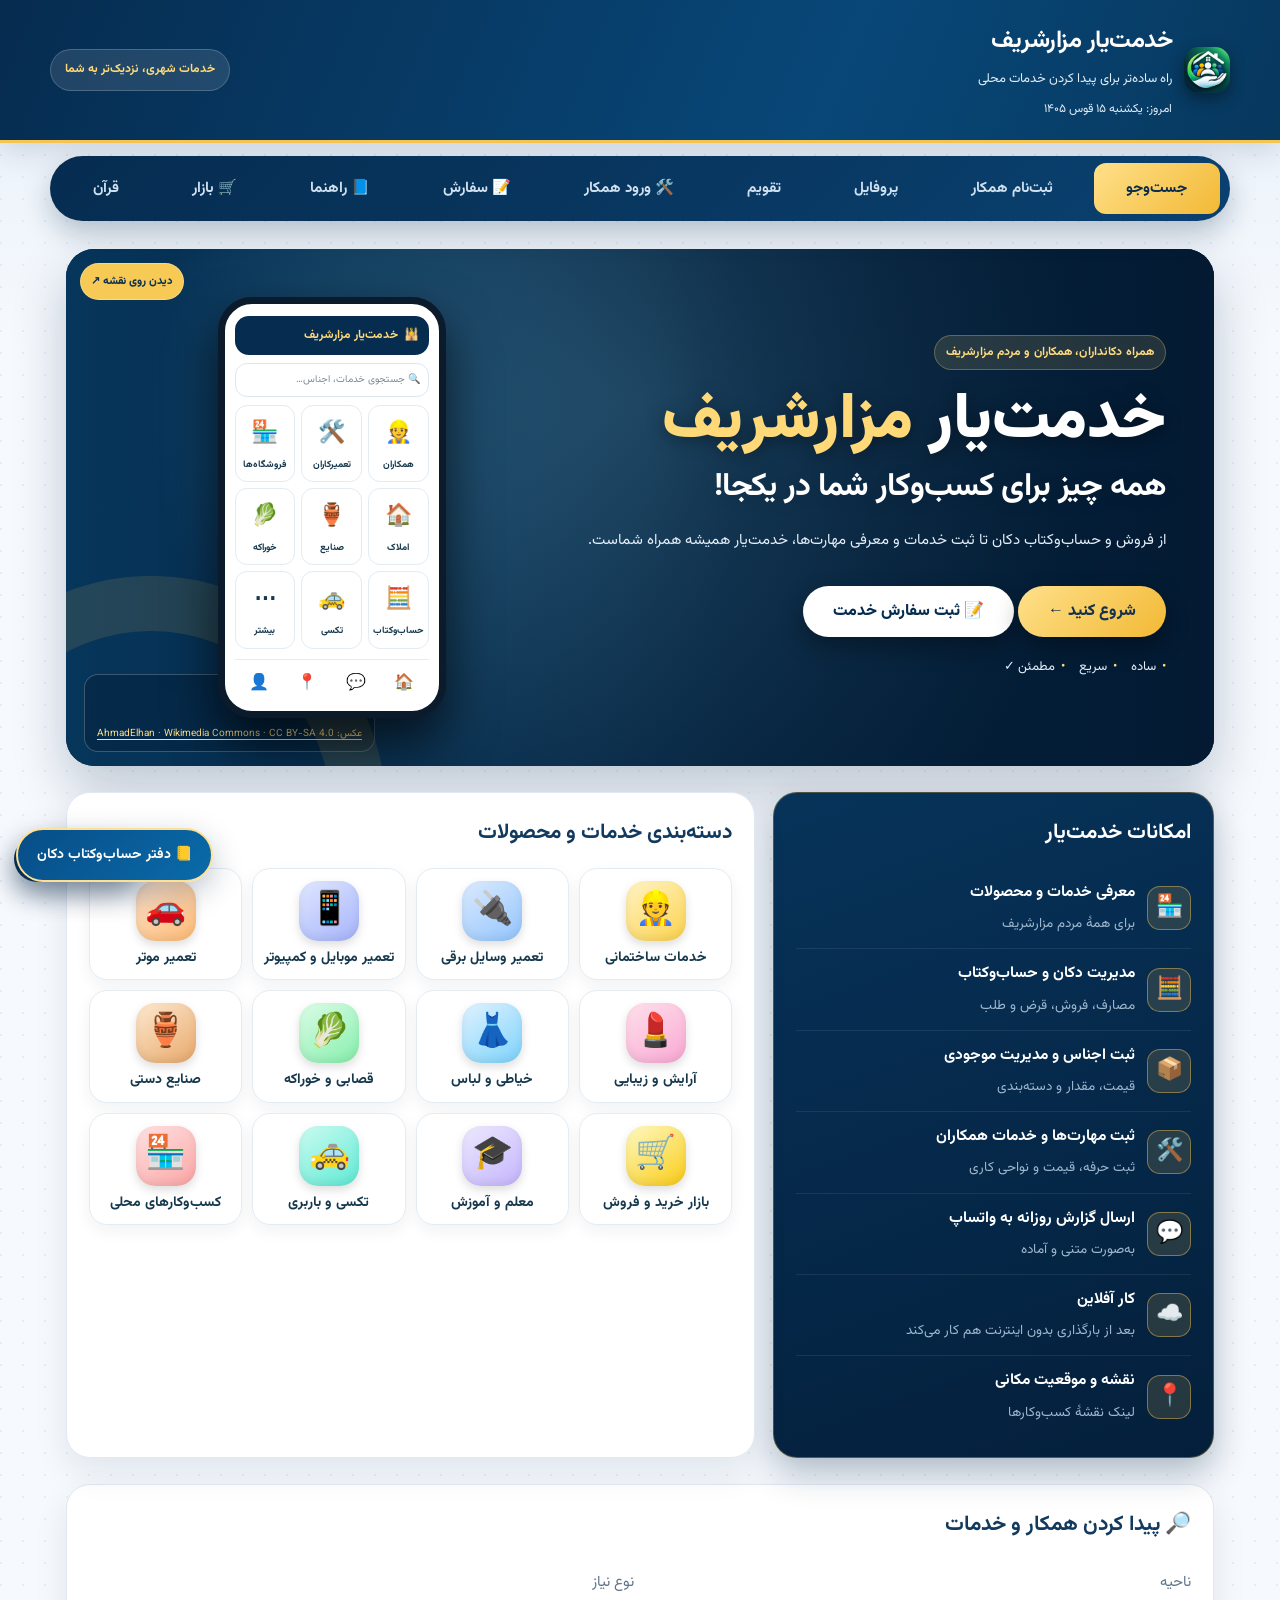
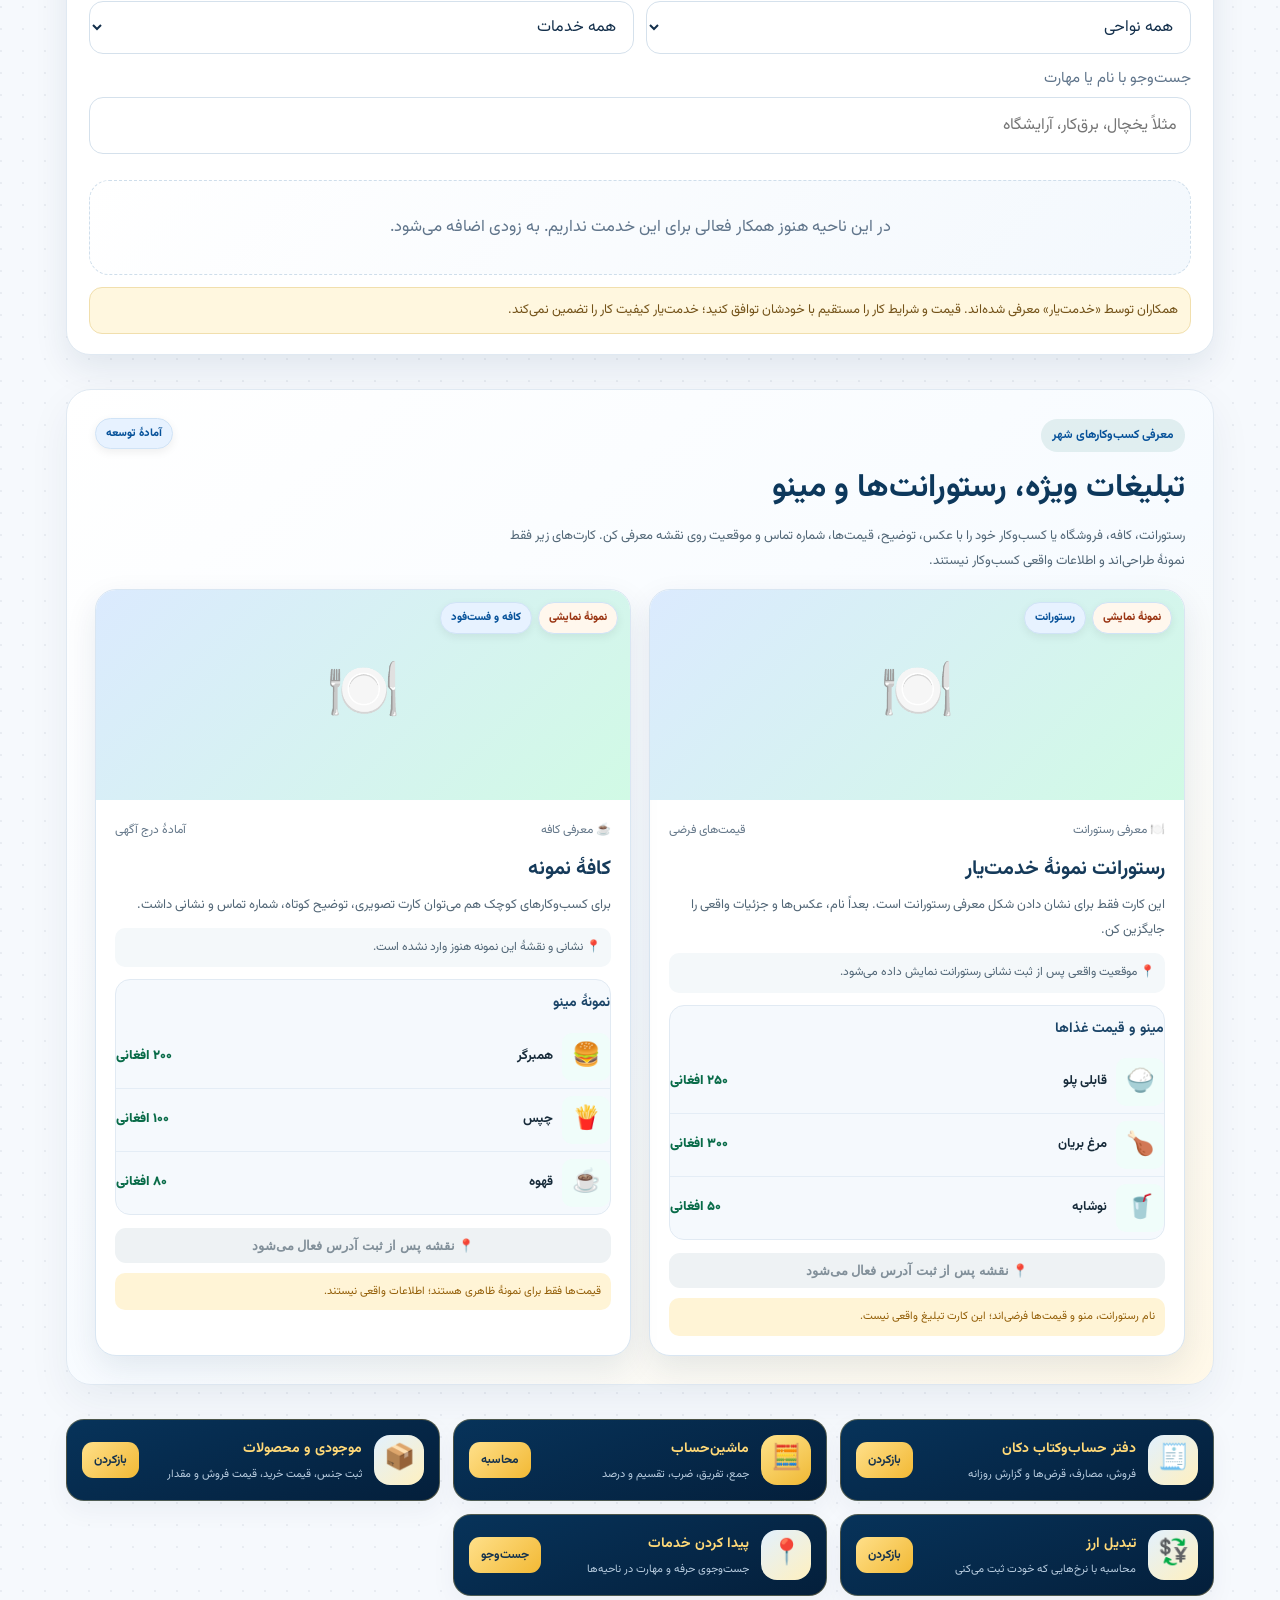
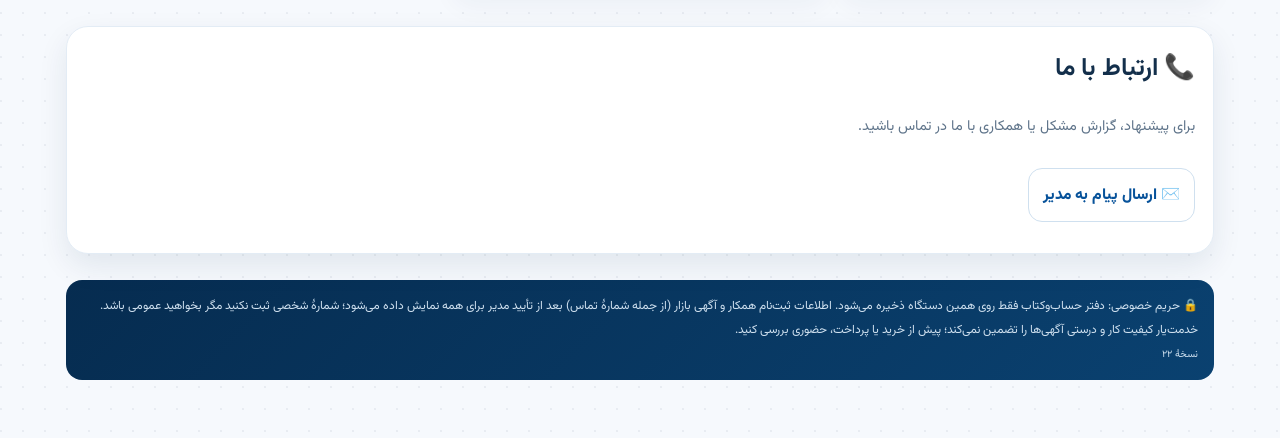
==== commit 0b0512d2: "Add files via upload" ====
--- a/index.html
+++ b/index.html
@@ -1,6 +1,6 @@
 <!DOCTYPE html>
 <html lang="fa" dir="rtl">
-<head>
+<head><script src="config.js"></script><script>window.KY_CFG=window.KY_CFG||{url:"https://rkkjbkmnhzccucqbrqqt.supabase.co",key:"sb_publishable_Ty6EvQ6_VTkxHE8alPnH3A_bEeUyJq-"};</script>
 <meta charset="utf-8">
 <meta name="viewport" content="width=device-width, initial-scale=1, viewport-fit=cover">
 <title>خدمت‌یار مزارشریف</title>
@@ -257,14 +257,14 @@
 <button data-t="reg">ثبت‌نام همکار</button>
 <button data-t="pro">پروفایل</button>
 <button data-t="cal">تقویم</button>
-<button data-t="mkt">🛒 بازار</button><button data-t="qur">قرآن</button>
+<button data-t="pp">🛠️ ورود همکار</button><button data-t="ord">📝 سفارش</button><button data-t="gd">📘 راهنما</button><button data-t="mkt">🛒 بازار</button><button data-t="qur">قرآن</button>
 
 </nav>
 <main>
 <section class="hero legacy-hero" id="heroBanner" aria-hidden="true"><div><span class="kicker">خدمت‌یار</span><h2 id="heroTitle">خدمت مورد نیازت را پیدا کن</h2><p id="heroText">خدمات و کسب‌وکارهای مزارشریف</p></div><div class="art">🏙️</div></section>
 <section id="find">
 <section class="kyv-intro" aria-label="معرفی خدمت‌یار">
-<div class="kyv-intro-copy"><span class="kyv-eyebrow">همراه دکانداران، همکاران و مردم مزارشریف</span><span class="kv-brand">خدمت‌یار <em>مزارشریف</em></span><h2 id="kyvTitle">همه چیز برای کسب‌وکار شما در یکجا!</h2><p id="kyvText">از فروش و حساب‌وکتاب دکان تا ثبت خدمات و معرفی مهارت‌ها، خدمت‌یار همیشه همراه شماست.</p><button type="button" class="kv-cta" data-kv="go">شروع کنید ←</button><div class="kv-chips"><span>ساده</span><span>سریع</span><span>مطمئن ✓</span></div></div><div class="kv-phone" aria-hidden="true"><div class="kv-pt"><i>🕌</i><b>خدمت‌یار مزارشریف</b></div><div class="kv-ps">🔍 جستجوی خدمات، اجناس…</div><div class="kv-pg"><span><i>👷</i>همکاران</span><span><i>🛠️</i>تعمیرکاران</span><span><i>🏪</i>فروشگاه‌ها</span><span><i>🏠</i>املاک</span><span><i>🏺</i>صنایع</span><span><i>🥬</i>خوراکه</span><span><i>🧮</i>حساب‌وکتاب</span><span><i>🚕</i>تکسی</span><span><i>⋯</i>بیشتر</span></div><div class="kv-pn"><span>🏠</span><span>💬</span><span>📍</span><span>👤</span></div></div>
+<div class="kyv-intro-copy"><span class="kyv-eyebrow">همراه دکانداران، همکاران و مردم مزارشریف</span><span class="kv-brand">خدمت‌یار <em>مزارشریف</em></span><h2 id="kyvTitle">همه چیز برای کسب‌وکار شما در یکجا!</h2><p id="kyvText">از فروش و حساب‌وکتاب دکان تا ثبت خدمات و معرفی مهارت‌ها، خدمت‌یار همیشه همراه شماست.</p><button type="button" class="kv-cta" data-kv="go">شروع کنید ←</button> <button class="kv-cta" data-ord="1" style="background:#fff!important;color:#062c50!important">📝 ثبت سفارش خدمت</button><div class="kv-chips"><span>ساده</span><span>سریع</span><span>مطمئن ✓</span></div></div><div class="kv-phone" aria-hidden="true"><div class="kv-pt"><i>🕌</i><b>خدمت‌یار مزارشریف</b></div><div class="kv-ps">🔍 جستجوی خدمات، اجناس…</div><div class="kv-pg"><span><i>👷</i>همکاران</span><span><i>🛠️</i>تعمیرکاران</span><span><i>🏪</i>فروشگاه‌ها</span><span><i>🏠</i>املاک</span><span><i>🏺</i>صنایع</span><span><i>🥬</i>خوراکه</span><span><i>🧮</i>حساب‌وکتاب</span><span><i>🚕</i>تکسی</span><span><i>⋯</i>بیشتر</span></div><div class="kv-pn"><span>🏠</span><span>💬</span><span>📍</span><span>👤</span></div></div>
   <div class="kyv-intro-art" id="kyv-intro-art">
     <img id="kyv-intro-img" src="https://thumb.wikimedia.org/wikipedia/commons/thumb/7/77/Rowza_Shrine_Hazrat_Ali_Mazar-e_Sharif_Afghanistan......._front.jpg/1280px-Rowza_Shrine_Hazrat_Ali_Mazar-e_Sharif_Afghanistan......._front.jpg" alt="عکس واقعی روضهٔ شریف، مسجد کبود مزارشریف" fetchpriority="high">
     <div class="kyv-photo-top"><span>📍 مزارشریف، ولایت بلخ</span><a href="https://www.google.com/maps/search/?api=1&query=Blue+Mosque+Mazar-i-Sharif+Afghanistan" target="_blank" rel="noopener">دیدن روی نقشه ↗</a></div>
@@ -320,10 +320,10 @@
 <div class="subpanel"><strong>محدودهٔ فعالیت</strong><div class="mu">می‌توانید همه نواحی یا فقط نواحی دلخواه را انتخاب کنید.</div><label class="choice"><input id="rAllAreas" type="checkbox"> همه نواحی مزارشریف</label><div id="areaChoices" class="choice-grid"></div></div>
 <label>آدرس یا نشانی محل فعالیت</label><input id="rd" placeholder="مثلاً سرک اول، نزدیک مسجد">
 <div id="taxiExtra" class="subpanel hide"><strong>تنظیمات تاکسی و باربری</strong><label>محدودهٔ خدمت</label><select id="taxiScope"><option value="city">داخل شهر</option><option value="intercity">بین‌شهری</option><option value="both">داخل شهر و بین‌شهری</option></select><label>مسیرها و مقصدها</label><textarea id="taxiRoutes" rows="2" placeholder="مثلاً مزارشریف–کابل؛ داخل شهر، ناحیه‌های دلخواه"></textarea></div>
-<div id="shopExtra" class="subpanel hide"><strong>محصولات دکان / فروشگاه</strong><div class="mu">برای هر محصول نام، قیمت، واحد، عکس و توضیح وارد کنید. در این نسخه عکس از طریق لینک مستقیم تصویر ثبت می‌شود؛ بارگذاری مستقیم و نمایش مشترک عکس‌ها به فضای ذخیره‌سازی آنلاین نیاز دارد.</div><div id="productRows"></div><div class="acts"><button type="button" class="btn gr" id="addProduct">+ افزودن محصول دیگر</button></div></div>
+<div id="shopExtra" class="subpanel hide"><strong>محصولات دکان / فروشگاه</strong><div class="mu">برای هر محصول نام، قیمت، واحد، عکس و توضیح وارد کنید. عکس هر محصول را از گالری انتخاب کنید؛ بعد از آپلود، برای همه نمایش داده می‌شود.</div><div id="productRows"></div><div class="acts"><button type="button" class="btn gr" id="addProduct">+ افزودن محصول دیگر</button></div></div>
 <label>شماره تماس (واتساپ هم همین باشد)</label><input id="rp" type="tel" inputmode="tel" placeholder="07XXXXXXXX">
 <label><input id="rok" type="checkbox" style="width:auto"> اجازه می‌دهم شماره و آدرسم برای مشتریان نمایش داده شود.</label>
-<div class="acts"><button class="btn" id="rsend">ارسال برای بررسی</button></div>
+<label>تصویر مدرک شناسایی (تذکره یا جواز؛ اختیاری ولی برای تأیید سریع‌تر توصیه می‌شود — فقط مدیر می‌بیند)</label><input id="kycF" type="file" accept="image/*"><div id="kycM" class="mu"></div><div class="acts"><button class="btn" id="rsend">ارسال برای بررسی</button></div>
 <div id="rmsg"></div>
 </div>
 </section>
@@ -396,9 +396,17 @@
 <div class="acts"><button class="btn gr" id="reset">بازگردانی اطلاعات نمونه</button></div>
 </div>
 </section>
+<section id="ord" class="hide"><div class="card"><h2 style="margin-top:0">📝 ثبت سفارش خدمت</h2><p class="mu">سفارش را قبل از تماس یا توافق در سایت ثبت کن تا کد پیگیری بگیری و سابقه‌اش بماند. سفارشی که بیرون از سایت انجام شود، در سابقهٔ سایت نیست و قابل پیگیری نیست. قیمت را مستقیم با همکار توافق می‌کنی.</p><label>نوع خدمت *</label><select id="ordCat"></select><label>ناحیه</label><select id="ordArea"></select><label>همکار (اختیاری)</label><select id="ordProv"><option value="">هر همکار مناسب</option></select><label>شرح کار *</label><textarea id="ordDet" rows="3" maxlength="800" placeholder="مثلاً یخچال خاموش می‌شود و صدا می‌دهد"></textarea><label>زمان پیشنهادی (اختیاری)</label><input id="ordTime" maxlength="60" placeholder="مثلاً فردا بعد از ظهر"><label>نام شما *</label><input id="ordName" maxlength="60"><label>شمارهٔ تماس *</label><input id="ordPhone" inputmode="tel" maxlength="20"><input id="ordHp" class="hide" tabindex="-1" autocomplete="off"><div class="acts"><button class="btn" id="ordSend" type="button">ثبت سفارش</button></div><div id="ordMsg"></div></div>
+<div class="card"><h2 style="margin-top:0">🔎 پیگیری سفارش</h2><label>کد پیگیری</label><input id="trkCode" maxlength="12" style="text-transform:uppercase"><label>شمارهٔ تماسی که ثبت کرده‌ای</label><input id="trkPhone" inputmode="tel"><div class="acts"><button class="btn" id="trkGo" type="button">نمایش وضعیت</button></div><div id="trkOut"></div></div><div class="card"><h2 style="margin-top:0">🛒 سفارش کالا از دکان</h2><p class="mu">دکان را انتخاب کن و تعداد هر کالا را بزن. جمع مبلغ را سرور از قیمت ثبت‌شدهٔ دکان حساب می‌کند. پرداخت نقدی هنگام تحویل است و دکان‌دار قیمت نهایی را اعلام می‌کند.</p><label>دکان</label><select id="shopSel"><option value="">— انتخاب دکان —</option></select><div id="shopItems"></div><div id="shopTot" class="kv-pz" hidden></div><div id="shopForm" hidden><label>نام شما *</label><input id="shopName" maxlength="60"><label>شمارهٔ تماس *</label><input id="shopPhone" inputmode="tel" maxlength="20"><label>آدرس تحویل *</label><input id="shopAddr" maxlength="200"><label>توضیح (اختیاری)</label><input id="shopNote" maxlength="200"><input id="shopHp" class="hide" tabindex="-1" autocomplete="off"><div class="acts"><button class="btn" id="shopSend" type="button">ثبت سفارش کالا</button></div></div><div id="shopMsg"></div></div></section>
+<section id="pp" class="hide"><div class="card" id="ppLogin"><h2 style="margin-top:0">🛠️ ورود همکار</h2><p class="mu">شمارهٔ ثبت‌نامت و «کد ورود» که مدیر بعد از تأیید برایت می‌فرستد را بزن. کد را به کسی نده؛ بعد از ۵ بار اشتباه، ۱۵ دقیقه قفل می‌شود.</p><label>شمارهٔ تماس</label><input id="ppPhone" inputmode="tel"><label>کد ورود</label><input id="ppCode" type="password" autocomplete="off"><div class="acts"><button class="btn" id="ppGo" type="button">ورود</button></div><div id="ppMsg"></div></div><div id="ppBox" hidden><div class="bar"><h2 id="ppName" style="margin:0"></h2><button class="btn gr" id="ppOut" type="button">خروج</button></div><div id="ppList"></div></div></section>
+<section id="gd" class="hide"><div class="card"><h2 style="margin-top:0">📘 راهنمای استفاده</h2><p class="mu">روی هر عنوان بزن تا توضیح باز شود.</p>
+<details><summary>🧑 راهنمای مشتری (مرحله‌به‌مرحله)</summary><ol><li><b>انتخاب خدمت و ناحیه:</b> از صفحهٔ اصلی یک دسته را بزن یا از تب «📝 سفارش» نوع خدمت و ناحیه را انتخاب کن.</li><li><b>دیدن همکار:</b> در فهرست، نام، مهارت‌ها و ناحیهٔ کار هر همکار را ببین.</li><li><b>ثبت سفارش:</b> شرح کار، نام و شماره‌ات را بنویس. یک <b>کد پیگیری</b> می‌گیری؛ آن را نگه دار.</li><li><b>هماهنگی:</b> بعد از بررسی، با همکار تماس یا واتساپ می‌گیری و قیمت را توافق می‌کنی.</li><li><b>پایان کار:</b> اگر کار درست انجام نشد، در «پیگیری سفارش» گزینهٔ «گزارش مشکل» را بزن.</li><li><b>پیگیری:</b> کد و شمارهٔ خودت را در بخش «پیگیری سفارش» بزن تا وضعیت و سابقه را ببینی.</li><li><b>لغو:</b> تا قبل از شروع کار می‌توانی سفارش را لغو کنی.</li></ol><p class="mu"><b>مهم:</b> سفارشی که در سایت ثبت نشود، در سابقهٔ سایت نمی‌آید و ما نمی‌توانیم پیگیری‌اش کنیم.</p></details>
+<details><summary>🛠️ راهنمای همکاران</summary><ol><li>از تب «ثبت‌نام همکار» نام، حرفه‌ها، ناحیه‌ها و شمارهٔ تماس را بفرست.</li><li>مدیر اطلاعات را بررسی و تأیید می‌کند. فقط همکار تأییدشده در فهرست دیده می‌شود.</li><li>سفارش‌های مربوط به تو از طرف مدیر هماهنگ می‌شود. <i>پنل اختصاصی همکار (قبول و رد مستقیم سفارش) هنوز ساخته نشده است.</i></li><li>نرخ کمیسیون را مدیر تعیین می‌کند و بعد از تکمیل سفارش ثبت می‌شود.</li></ol></details>
+<details><summary>🏪 راهنمای دکان‌داران</summary><ol><li>دکان یا محصولات خود را از «ثبت‌نام همکار» (بخش محصولات) با عکس و قیمت معرفی کن.</li><li>برای تبلیغ ویژه (رستوران، فروشگاه یا محصول) با مدیر تماس بگیر؛ از «پیام به مدیر» استفاده کن.</li><li><i>سفارش آنلاین کالا و گزارش فروش دکان در سایت هنوز ساخته نشده است.</i></li></ol></details>
+<details><summary>❓ پرسش‌های رایج</summary><p><b>استفاده از سایت چقدر هزینه دارد؟</b> برای مشتری رایگان است.</p><p><b>کمیسیون چیست؟</b> درصدی از مبلغ نهایی سفارش تکمیل‌شده که همکار می‌پردازد؛ نرخش را مدیر تعیین می‌کند.</p><p><b>سفارش را چطور لغو کنم؟</b> از «پیگیری سفارش».</p><p><b>شکایت دارم.</b> در «پیگیری سفارش» گزینهٔ «گزارش مشکل» یا دکمهٔ «💬 پیام به مدیر» را بزن.</p></details></div></section>
 <section id="mkt" class="hide"><div class="card"><h3>🛒 بازار خرید و فروش</h3><div class="mu">موتر، موبایل، خانه، وسایل کهنه و هر چیز دیگر. برای خرید، مستقیم با فروشنده تماس بگیرید.</div><div class="row"><div><label>نوع</label><select id="mkKind"></select></div><div><label>جست‌وجو</label><input id="mkQ" placeholder="مثلاً کرولا، آیفون، آپارتمان"></div></div><div class="acts"><button class="btn" id="mkNew" type="button">＋ ثبت آگهی فروش</button></div></div>
 <div class="card hide" id="mkForm"><h3>ثبت آگهی فروش</h3><label>نوع</label><select id="mkType"></select><label>عنوان *</label><input id="mkTitle" placeholder="مثلاً تویوتا کرولا ۲۰۱۲"><label>قیمت (افغانی)</label><input id="mkPrice" inputmode="numeric"><div id="mkFields"></div><label>توضیحات</label><textarea id="mkDesc" rows="3"></textarea><label>شمارهٔ تماس / واتساپ *</label><input id="mkPhone" type="tel" inputmode="tel" placeholder="07XXXXXXXX"><label>عکس‌ها (تا ۶ عکس، از گالری یا دوربین)</label><input id="mkFiles" type="file" accept="image/*" multiple><div id="mkPrev" class="mk-prev"></div><input id="mkHp" class="hide" tabindex="-1" autocomplete="off"><div class="acts"><button class="btn" id="mkSend" type="button">ارسال برای بررسی</button></div><div id="mkMsg"></div></div><div id="mkList"></div></section>
-<footer class="kyv-foot">🔒 حریم خصوصی: دفتر حساب‌وکتاب فقط روی همین دستگاه ذخیره می‌شود. اطلاعات ثبت‌نام همکار و آگهی بازار (از جمله شمارهٔ تماس) بعد از تأیید مدیر برای همه نمایش داده می‌شود؛ شمارهٔ شخصی ثبت نکنید مگر بخواهید عمومی باشد. خدمت‌یار کیفیت کار و درستی آگهی‌ها را تضمین نمی‌کند؛ پیش از خرید یا پرداخت، حضوری بررسی کنید.<br><small>نسخهٔ ۲۰</small></footer></main>
+<footer class="kyv-foot">🔒 حریم خصوصی: دفتر حساب‌وکتاب فقط روی همین دستگاه ذخیره می‌شود. اطلاعات ثبت‌نام همکار و آگهی بازار (از جمله شمارهٔ تماس) بعد از تأیید مدیر برای همه نمایش داده می‌شود؛ شمارهٔ شخصی ثبت نکنید مگر بخواهید عمومی باشد. خدمت‌یار کیفیت کار و درستی آگهی‌ها را تضمین نمی‌کند؛ پیش از خرید یا پرداخت، حضوری بررسی کنید.<br><small>نسخهٔ ۲۲</small></footer></main>
 <!--
 # PLEASE DO NOT REMOVE OR CHANGE THIS COPYRIGHT BLOCK
 #====================================================================
@@ -780,10 +788,10 @@
 </script>
 <style>#adm{display:none!important}</style>
 <script id="kyv-v11-cloud">
-(function(){var SB="https://rkkjbkmnhzccucqbrqqt.supabase.co",K="sb_publishable_Ty6EvQ6_VTkxHE8alPnH3A_bEeUyJq-",H={apikey:K};
+(function(){var SB=KY_CFG.url,K=KY_CFG.key,H={apikey:K};
 function get(p){return fetch(SB+"/rest/v1/"+p,{headers:H}).then(function(r){if(!r.ok)throw 0;return r.json()})}
 window.kySubmitProvider=function(x){var m=document.getElementById("rmsg");
-fetch(SB+"/rest/v1/providers",{method:"POST",headers:{apikey:K,"Content-Type":"application/json",Prefer:"return=minimal"},body:JSON.stringify({name:x.n,cats:x.cs,skills:x.skills||{},areas:x.areas||[],all_areas:!!x.allAreas,address:x.d,phone:x.p,extra:{taxiScope:x.taxiScope,taxiRoutes:x.taxiRoutes,products:x.products||[]}})})
+fetch(SB+"/rest/v1/providers",{method:"POST",headers:{apikey:K,"Content-Type":"application/json",Prefer:"return=minimal"},body:JSON.stringify({name:x.n,cats:x.cs,skills:x.skills||{},areas:x.areas||[],all_areas:!!x.allAreas,address:x.d,phone:x.p,extra:{taxiScope:x.taxiScope,taxiRoutes:x.taxiRoutes,products:x.products||[],id_doc:window.kyIdDoc||null}})})
 .then(function(r){if(!r.ok)throw 0;m.innerHTML='<div class="ok">✅ درخواست شما ارسال شد. بعد از تأیید مدیر برای همه نمایش داده می‌شود.</div>'})
 .catch(function(){m.innerHTML='<div class="note">ارسال نشد. اینترنت را بررسی کن و دوباره تلاش کن.</div>'})};
 get("providers?status=eq.approved&select=*&order=id.desc").then(function(rows){window.RDATA=rows.map(function(r){var e=r.extra||{};return{id:r.id,n:r.name,c:r.cats[0],cs:r.cats,skills:r.skills,s:"",a:r.areas[0]||"",areas:r.areas,allAreas:r.all_areas,d:r.address||"",p:r.phone,st:"ok",taxiScope:e.taxiScope,taxiRoutes:e.taxiRoutes,products:e.products||[]}});render();prof()}).catch(function(){});
@@ -791,7 +799,7 @@
 get("settings?key=eq.hero&select=value").then(function(r){var u=r[0]&&r[0].value&&r[0].value.image,i=document.getElementById("kyv-intro-img");if(u&&i){i.src=u;document.querySelectorAll(".kyv-photo-credit,.kyv-photo-top a").forEach(function(a){a.style.display="none"})}}).catch(function(){})})();
 </script>
 <script id="kyv-v12">
-(function(){var SB="https://rkkjbkmnhzccucqbrqqt.supabase.co",K="sb_publishable_Ty6EvQ6_VTkxHE8alPnH3A_bEeUyJq-",$=function(i){return document.getElementById(i)},q=function(s){return document.querySelector(s)};
+(function(){var SB=KY_CFG.url,K=KY_CFG.key,$=function(i){return document.getElementById(i)},q=function(s){return document.querySelector(s)};
 var KF={"موتر":["برند و مدل","سال ساخت","رنگ","کارکرد (کیلومتر)","نوع تیل","گیربکس","اسناد"],"موبایل":["برند و مدل","حافظه","وضعیت","گارانتی"],"خانه و ملک":["فروش یا کرایه","متراژ","تعداد اتاق","ناحیه","نوع سند"],"وسایل کهنه":["وضعیت","سال خرید"],"سایر":[]},KS=Object.keys(KF),IM=[];
 $("mkKind").innerHTML='<option value="">همه</option>'+KS.map(function(k){return"<option>"+k+"</option>"}).join("");$("mkType").innerHTML=KS.map(function(k){return"<option>"+k+"</option>"}).join("");
 function flds(){$("mkFields").innerHTML=KF[$("mkType").value].map(function(f){return'<label>'+f+'</label><input data-f="'+f+'">'}).join("")}flds();$("mkType").onchange=flds;
@@ -826,7 +834,7 @@
 </script>
 <style>#kvInfo{display:grid;gap:8px;margin:10px 0 0}#kvInfo:empty{display:none}.kv-notice{border-radius:16px;padding:10px 16px;font-weight:700;line-height:1.9}.n-info{background:#e0f2fe;color:#075985}.n-warn{background:#fef3c7;color:#92400e}.n-ok{background:#dcfce7;color:#166534}.kv-bar{display:flex;flex-wrap:wrap;gap:6px}.kv-pill{background:#fff;border:1px solid #dbe6f1;border-radius:99px;padding:2px 12px;font-size:13px;color:#123a5e;box-shadow:0 3px 8px rgba(7,39,76,.06)}.kv-pill small{color:#8aa0b5}</style>
 <script id="kyv-v17">
-(function(){var SB="https://rkkjbkmnhzccucqbrqqt.supabase.co",K="sb_publishable_Ty6EvQ6_VTkxHE8alPnH3A_bEeUyJq-",$=function(i){return document.getElementById(i)};
+(function(){var SB=KY_CFG.url,K=KY_CFG.key,$=function(i){return document.getElementById(i)};
 var DN=["شنبه","یکشنبه","دوشنبه","سه‌شنبه","چهارشنبه","پنجشنبه","جمعه"],CM={USD:["دلار","🇺🇸",1],EUR:["یورو","🇪🇺",1],GBP:["پوند","🇬🇧",1],PKR:["۱۰۰۰ روپیه پاکستان","🇵🇰",1000],CHF:["فرانک سویس","🇨🇭",1],AUD:["دلار استرالیا","🇦🇺",1],CAD:["دلار کانادا","🇨🇦",1],KWD:["دینار کویت","🇰🇼",1],JPY:["۱۰۰۰ ین ژاپن","🇯🇵",1000],SAR:["ریال سعودی","🇸🇦",1],AED:["درهم","🇦🇪",1],TRY:["لیر ترکیه","🇹🇷",1],CNY:["یوان","🇨🇳",1],IRR:["۱۰۰۰ تومان ایران","🇮🇷",1e4]},
 HID={mkt:'nav button[data-t="mkt"],#bnav [data-t="mkt"]',qur:'nav button[data-t="qur"]',cal:'nav button[data-t="cal"],#bnav [data-t="cal"]',pro:'nav button[data-t="pro"],#bnav [data-t="pro"]',reg:'nav button[data-t="reg"],#bnav [data-t="reg"]',ads:'#business-ads',feat:'.kv-feat',ledger:'#ky-ledger-launch,#bnav [data-l]',contact:'#kvContact,#kvFab'};
 function apply(site,cats){site=site||{};var hd=site.hide||[],css=hd.map(function(k){return HID[k]?HID[k]+'{display:none!important}':''}).join("");if(css)document.head.insertAdjacentHTML("beforeend","<style>"+css+"</style>");
@@ -840,7 +848,7 @@
 var h="",nt=site.notice;if(nt&&nt.on&&nt.text)h+='<div class="kv-notice n-'+(nt.tone||"info")+'">'+esc(nt.text)+'</div>';
 var dk=site.dhikr,i=(new Date().getDay()+1)%7,bar="";if(dk&&dk.on&&dk.days&&dk.days[i]){var hp=$("hdPill");if(hp)hp.innerHTML='📿 <b>ذکر '+DN[i]+'</b><br>'+esc(dk.days[i]);else bar+='<span class="kv-pill">📿 ذکر امروز ('+DN[i]+'): <b>'+esc(dk.days[i])+'</b></span>'}
 var rt=site.rates;if(rt&&rt.on&&(rt.cur||[]).length)bar+='<span id="kvRates" style="display:contents"></span>';
-if(bar)h+='<div class="kv-bar">'+bar+'</div>';info.innerHTML=h;if($("kvRates"))rates(rt);if(window.kyBanners)kyBanners(site.banners)}
+if(bar)h+='<div class="kv-bar">'+bar+'</div>';info.innerHTML=h;if($("kvRates"))rates(rt);if(window.kyBanners)kyBanners(site.banners);if(window.kyGuide)kyGuide(site.guideQA)}
 function hx(h){h=String(h).replace("#","");return[parseInt(h.substr(0,2),16),parseInt(h.substr(2,2),16),parseInt(h.substr(4,2),16)].join(",")}
 function theme(t){if(!t||!t.c1)return;var c1=t.c1,c2=t.c2,ac=t.ac,b1=t.b1,b2=t.b2,g="linear-gradient(135deg,"+c1+","+c2+")",r=hx(c1);
 var css=":root{--tc1:"+c1+";--tc2:"+c2+";--tac:"+ac+"}header,nav,#bnav,.kv-foot,.ky-top{background:"+g+"!important}.kv-feat,.kyv-tool{background:linear-gradient(160deg,"+c2+","+c1+")!important}.btn:not(.gr):not(.wa){background:linear-gradient(135deg,"+b1+","+b2+")!important}nav button.on,.kv-cta,.kv-chip.on,.ky-tab.active{background:"+ac+"!important;color:"+c1+"!important}#bnav button.on{color:"+ac+"!important}.kv-brand em{color:"+ac+"!important}#list>.card,.mk-card{border-color:"+ac+"!important}.kyv-intro-art:before{background:linear-gradient(to left,rgba("+r+",.93),rgba("+r+",.7) 42%,rgba("+r+",.08))!important}@media(max-width:650px){.kyv-intro-art:before{background:linear-gradient(0deg,rgba("+r+",.94),rgba("+r+",.55))!important}}";
@@ -857,7 +865,7 @@
 fetch(SB+"/rest/v1/settings?key=in.(site,cats)&select=key,value",{headers:{apikey:K}}).then(function(r){return r.json()}).then(function(d){var s=null,c=null;(Array.isArray(d)?d:[]).forEach(function(r){if(r.key==="site")s=r.value;if(r.key==="cats")c=r.value});cats(c);apply(s,c);window.kyContact&&kyContact(s)}).catch(function(){})})();
 </script>
 <script id="kyv-v18">
-(function(){var SB="https://rkkjbkmnhzccucqbrqqt.supabase.co",K="sb_publishable_Ty6EvQ6_VTkxHE8alPnH3A_bEeUyJq-",$=function(i){return document.getElementById(i)},d=function(x){return String(x||"").replace(/\D/g,"")};
+(function(){var SB=KY_CFG.url,K=KY_CFG.key,$=function(i){return document.getElementById(i)},d=function(x){return String(x||"").replace(/\D/g,"")};
 function post(b){return fetch(SB+"/rest/v1/messages",{method:"POST",headers:{apikey:K,"Content-Type":"application/json",Prefer:"return=minimal"},body:JSON.stringify(b)}).then(function(r){if(!r.ok)throw 0})}
 window.kyContact=function(site){var c=(site||{}).contact||{};if(c.on===false)return;var ex=$("kvContact");if(ex)ex.remove();var b="";
 if(c.wa)b+='<a class="btn wa" target="_blank" rel="noopener" href="https://wa.me/'+d(c.wa)+'">واتساپ</a>';
@@ -922,7 +930,7 @@
 .q-num{position:absolute;bottom:-26px;left:50%;transform:translateX(-50%);width:62px;height:62px;display:grid;place-items:center;font:800 19px Vazirmatn,Tahoma;color:#0f766e;background:url("data:image/svg+xml;utf8,<svg xmlns='http://www.w3.org/2000/svg' viewBox='0 0 100 100'><rect x='18' y='18' width='64' height='64' fill='%23fff8dc' stroke='%23b8860b' stroke-width='3'/><rect x='18' y='18' width='64' height='64' fill='%23fff8dc' stroke='%23b8860b' stroke-width='3' transform='rotate(45 50 50)'/><circle cx='50' cy='50' r='25' fill='%23fffdf4' stroke='%230f766e' stroke-width='3'/></svg>") center/contain no-repeat}
 </style>
 <script id="kyv-v20">
-(function(){var SB="https://rkkjbkmnhzccucqbrqqt.supabase.co",K="sb_publishable_Ty6EvQ6_VTkxHE8alPnH3A_bEeUyJq-",$=function(i){return document.getElementById(i)},H={apikey:K};
+(function(){var SB=KY_CFG.url,K=KY_CFG.key,$=function(i){return document.getElementById(i)},H={apikey:K};
 document.addEventListener("pointerdown",function(e){var t=e.target.closest(".btn,.kv-c,nav button,.kv-chip");if(!t)return;var r=t.getBoundingClientRect(),d=Math.max(r.width,r.height),p=document.createElement("span");p.className="rp";p.style.cssText="width:"+d+"px;height:"+d+"px;left:"+(e.clientX-r.left-d/2)+"px;top:"+(e.clientY-r.top-d/2)+"px";t.appendChild(p);setTimeout(function(){p.remove()},650)});
 /* بنر */
 var bt=null;window.kyBanners=function(l){var now=new Date().toISOString().slice(0,10),o=$("kvBn");if(o)o.remove();clearInterval(bt);l=(l||[]).filter(function(b){return b.img&&b.on!==false&&(!b.start||b.start<=now)&&(!b.end||b.end>=now)});if(!l.length)return;
@@ -952,5 +960,86 @@
 w.querySelector("input").onchange=function(e){var f=e.target.files[0];if(!f)return;lb.firstChild.textContent="در حال آپلود… ";upl(f).then(function(u){i.value=u;i.dispatchEvent(new Event("input",{bubbles:true}));im.src=u;im.hidden=false;lb.firstChild.textContent="📷 عکس آپلود شد ✓ "}).catch(function(){lb.firstChild.textContent="❌ آپلود نشد؛ دوباره "})}})}
 new MutationObserver(enh).observe(document.body,{childList:true,subtree:true});enh()})();
 </script>
+<style id="kyv-v21-css">
+#gd details{border:1px solid #e3ecf5;border-radius:16px;padding:10px 14px;margin:8px 0;background:#f8fbfe}#gd summary{cursor:pointer;font-weight:800;color:#123a5e}#gd ol{line-height:2.1;padding-right:20px}
+.kv-code{display:inline-block;background:#fff3c4;border:2px dashed #f2b935;border-radius:12px;padding:4px 16px;font:800 22px monospace;letter-spacing:3px;direction:ltr}
+.trk{background:#f3f8fd;border-radius:16px;padding:12px 14px;margin-top:10px;line-height:2}.trk li{margin:2px 0}
+.qm{display:inline-grid;place-items:center;width:36px;height:36px;margin:0 6px;vertical-align:middle;font:800 14px Vazirmatn,Tahoma;color:#0f766e;background:url("data:image/svg+xml;utf8,<svg xmlns='http://www.w3.org/2000/svg' viewBox='0 0 100 100'><circle cx='50' cy='50' r='46' fill='%23fffdf4' stroke='%230f766e' stroke-width='5'/><circle cx='50' cy='50' r='36' fill='none' stroke='%23b8860b' stroke-width='3' stroke-dasharray='7 4'/></svg>") center/contain no-repeat}
+.qtr{font:400 16px/1.95 Vazirmatn,Tahoma;color:#475569;text-align:right;direction:rtl;margin-top:2px}.qcr{text-align:center;font-size:12.5px;color:#60758b;margin-top:8px}
+</style>
+<script id="kyv-v21">
+(function(){var SB=KY_CFG.url,K=KY_CFG.key,$=function(i){return document.getElementById(i)},H={apikey:K},OS={pending:"در انتظار پاسخ همکار",accepted:"پذیرفته شد",rejected:"رد شد",in_progress:"در حال انجام",completed:"تکمیل شد",cancelled:"لغو شد",disputed:"نیازمند بررسی"};
+function rpc(n,b){return fetch(SB+"/rest/v1/rpc/"+n,{method:"POST",headers:{apikey:K,"Content-Type":"application/json"},body:JSON.stringify(b)}).then(function(r){return r.text().then(function(t){var j=null;try{j=t?JSON.parse(t):null}catch(e){}if(!r.ok)throw new Error((j&&j.message)||"خطا؛ دوباره امتحان کنید");return j})})}
+document.querySelectorAll("nav button").forEach(function(n){n.addEventListener("click",function(){["ord","gd"].forEach(function(id){var e=$(id);if(e)e.classList.toggle("hide",n.dataset.t!==id)})})});
+document.addEventListener("click",function(e){if(e.target.closest("[data-ord]")){document.querySelector('nav button[data-t="ord"]').click();scrollTo({top:0,behavior:"smooth"})}});
+if($("ordCat")){$("ordCat").innerHTML=CATS.map(function(c){return"<option>"+esc(c)+"</option>"}).join("");var ar='<option value="">نمی‌دانم / مهم نیست</option>';for(var i=1;i<=12;i++)ar+="<option>ناحیه "+i+"</option>";$("ordArea").innerHTML=ar;
+function pv(){var c=$("ordCat").value,l=(window.RDATA||[]).filter(function(x){return(x.cs||[]).indexOf(c)>-1});$("ordProv").innerHTML='<option value="">هر همکار مناسب</option>'+l.map(function(x){return'<option value="'+x.id+'">'+esc(x.n)+"</option>"}).join("")}
+$("ordCat").onchange=pv;document.querySelector('nav button[data-t="ord"]').addEventListener("click",pv);
+var lo=null;try{lo=JSON.parse(localStorage.getItem("ky_last_order")||"null")}catch(e){}if(lo){$("trkCode").value=lo.code;$("trkPhone").value=lo.phone}
+$("ordSend").onclick=function(){var m=$("ordMsg"),p=$("ordPhone").value.replace(/[\s-]/g,""),d=$("ordDet").value.trim(),n=$("ordName").value.trim();if($("ordHp").value)return;
+if(d.length<5||n.length<2||!/^\+?\d{9,14}$/.test(p)){m.innerHTML='<div class="note">شرح کار، نام و شمارهٔ درست را بنویس.</div>';return}
+if(!kyRate("ky_rl_o",4)){m.innerHTML='<div class="note">امروز چند سفارش ثبت کرده‌ای؛ بعداً دوباره امتحان کن.</div>';return}
+var b=$("ordSend");b.disabled=true;m.innerHTML='<div class="note">در حال ثبت…</div>';
+rpc("create_order",{p_category:$("ordCat").value,p_area:$("ordArea").value,p_details:d,p_name:n,p_phone:p,p_time:$("ordTime").value.trim(),p_provider:$("ordProv").value?+$("ordProv").value:null}).then(function(c){try{localStorage.setItem("ky_last_order",JSON.stringify({code:c,phone:p}))}catch(e){}$("trkCode").value=c;$("trkPhone").value=p;m.innerHTML='<div class="ok">✅ سفارش ثبت شد.<br>کد پیگیری شما: <span class="kv-code">'+esc(c)+'</span><br>این کد را نگه دارید. همکار یا مدیر با شما تماس می‌گیرد.</div>';$("ordDet").value=""}).catch(function(x){m.innerHTML='<div class="note">'+esc(x.message)+"</div>"}).then(function(){b.disabled=false})};
+function trk(){var o=$("trkOut"),c=$("trkCode").value.trim(),p=$("trkPhone").value.replace(/[\s-]/g,"");if(!c||!p){o.innerHTML='<div class="note">کد و شماره را بنویس.</div>';return}o.textContent="…";
+rpc("track_order",{p_code:c,p_phone:p}).then(function(r){if(!r){o.innerHTML='<div class="note">سفارشی با این کد و شماره پیدا نشد.</div>';return}
+var fm=function(n){return n==null?"—":Number(n).toLocaleString("fa-AF")+" افغانی"},dt=function(t){try{return new Date(t).toLocaleDateString("fa-AF",{calendar:"persian",month:"long",day:"numeric"})}catch(e){return""}};
+o.innerHTML='<div class="trk"><b>وضعیت: '+esc(OS[r.status]||r.status)+"</b><br>"+esc(r.category||"")+(r.area?" | "+esc(r.area):"")+"<br>"+esc(r.details)+(r.items&&r.items.length?"<br>🛒 "+r.items.map(function(i){return esc(i.name)+" × "+i.q}).join("، ")+" — جمع: "+fm(r.total):"")+(r.address?"<br>📍 "+esc(r.address):"")+(r.provider_done&&r.status==="in_progress"?"<br><b>همکار کار را تمام‌شده و مبلغ نهایی را "+fm(r.final_amount)+" ثبت کرده؛ اگر درست است «تأیید پایان کار» را بزن.</b>":"")+(r.provider?"<br>همکار: "+esc(r.provider):"")+(r.agreed_price!=null?"<br>قیمت توافقی: "+fm(r.agreed_price):"")+(r.final_amount!=null?"<br>مبلغ نهایی: "+fm(r.final_amount):"")+'<ul>'+(r.events||[]).map(function(e){return"<li>"+dt(e.at)+" — "+esc(OS[e.to]||e.to)+"</li>"}).join("")+"</ul>"+(["pending","accepted"].indexOf(r.status)>-1?'<button class="btn gr" data-act2="cancel" type="button">لغو سفارش</button>':"")+(r.status==="in_progress"&&r.provider_done?'<button class="btn" data-act2="confirm" type="button">✅ تأیید پایان کار</button> ':"")+(r.status==="in_progress"?'<button class="btn gr" data-act2="dispute" type="button">🚩 گزارش مشکل</button>':"")+"</div>"}).catch(function(x){o.innerHTML='<div class="note">'+esc(x.message)+"</div>"})}
+$("trkGo").onclick=trk;
+$("trkOut").addEventListener("click",function(e){var a=e.target.closest("[data-act2]");if(!a)return;var n=a.dataset.act2==="confirm"?"":prompt(a.dataset.act2==="cancel"?"دلیل لغو (اختیاری)":"مشکل را کوتاه بنویس");if(n===null)return;rpc("customer_action",{p_code:$("trkCode").value.trim(),p_phone:$("trkPhone").value.replace(/[\s-]/g,""),p_action:a.dataset.act2,p_note:n||""}).then(trk).catch(function(x){alert(x.message)})})}
+/* قرآن: شمارهٔ آیه تذهیب‌دار + ترجمهٔ اختیاری */
+var TR={},meta=null;function on(){try{return localStorage.getItem("ky_tr")!=="0"}catch(e){return true}}
+function dec(s){document.querySelectorAll("#qb .qv").forEach(function(v){var n=+v.dataset.a,q=v.querySelector(".qn"),x=v.querySelector(".qtr");if(q&&!q.dataset.d){q.dataset.d=1;q.innerHTML='<b class="qm">'+ai(n)+"</b>"}if(x)x.remove();var t=TR[s]&&TR[s][n-1];if(on()&&t)v.insertAdjacentHTML("beforeend",'<div class="qtr">'+esc(t)+"</div>")});
+var f=document.querySelector("#qr .q-frame"),c=$("qCr");if(!c&&f){f.insertAdjacentHTML("beforeend",'<div class="qcr" id="qCr"></div>');c=$("qCr")}if(c)c.textContent=(TR[s]&&on()&&meta&&meta.name)?"ترجمه: "+meta.name:"";var bt=$("qtg");if(bt)bt.hidden=!TR[s]}
+function load(s,cb){if(TR[s]!==undefined)return cb();TR[s]=null;fetch(SB+"/rest/v1/settings?key=in.(qtr_"+s+",qtr_meta)&select=key,value",{headers:H}).then(function(r){return r.json()}).then(function(d){(Array.isArray(d)?d:[]).forEach(function(r){if(r.key==="qtr_"+s)TR[s]=r.value;if(r.key==="qtr_meta")meta=r.value});cb()}).catch(function(){})}
+var bar=document.querySelector("#qr .qbar");if(bar){var tg=document.createElement("button");tg.id="qtg";tg.className="btn gr";tg.type="button";tg.textContent="ترجمه";tg.hidden=true;tg.onclick=function(){try{localStorage.setItem("ky_tr",on()?"0":"1")}catch(e){}dec(QC)};bar.insertBefore(tg,$("qm"))}
+var o3=window.qopen;if(typeof o3==="function")window.qopen=function(s){o3.apply(this,arguments);dec(s);load(s,function(){dec(s)})}})();
+</script>
+<style id="kyv-v22-css">#offl{position:fixed;top:0;left:0;right:0;z-index:10000;background:#b91c1c;color:#fff;text-align:center;padding:8px;font-weight:700}.ppc{background:#fff;border:1px solid #e3ecf5;border-right:6px solid #f2b935;border-radius:18px;padding:14px;margin:10px 0;box-shadow:0 8px 20px rgba(7,39,76,.08);line-height:1.9}.ppc .acts{margin-top:8px}.shp{display:grid;grid-template-columns:1fr 84px;gap:8px;align-items:center;padding:8px 0;border-bottom:1px dashed #d5e1ec}.shp input{margin:0;text-align:center}</style>
+<script id="kyv-v22">
+(function(){var SB=KY_CFG.url,K=KY_CFG.key,$=function(i){return document.getElementById(i)},OS={pending:"در انتظار پاسخ",accepted:"پذیرفته شد",rejected:"رد شد",in_progress:"در حال انجام",completed:"تکمیل شد",cancelled:"لغو شد",disputed:"نیازمند بررسی"},fm=function(n){return n==null?"—":Number(n).toLocaleString("fa-AF")+" افغانی"};
+function rpc(n,b){return fetch(SB+"/rest/v1/rpc/"+n,{method:"POST",headers:{apikey:K,"Content-Type":"application/json"},body:JSON.stringify(b)}).then(function(r){return r.text().then(function(t){var j=null;try{j=t?JSON.parse(t):null}catch(e){}if(!r.ok)throw new Error((j&&j.message)||"خطا؛ دوباره امتحان کنید");return j})})}
+function num(v){var n=parseFloat(String(v).replace(/[۰-۹]/g,function(d){return"۰۱۲۳۴۵۶۷۸۹".indexOf(d)}).replace(/[^\d.]/g,""));return isNaN(n)?null:n}
+/* قطع اینترنت */
+function off(){var b=$("offl");if(navigator.onLine){if(b)b.remove();return}if(!b)document.body.insertAdjacentHTML("afterbegin",'<div id="offl">⚠️ اینترنت قطع است؛ فرم‌ها تا وصل‌شدن دوباره ارسال نمی‌شوند. اطلاعات واردشده حفظ می‌شود.</div>')}
+addEventListener("online",off);addEventListener("offline",off);off();
+/* راهنما */
+window.kyGuide=function(l){var d=document.querySelector("#gd details:last-of-type");if(!d||!Array.isArray(l))return;d.querySelectorAll(".qa").forEach(function(x){x.remove()});l.forEach(function(x){if(x&&x.q&&x.a)d.insertAdjacentHTML("beforeend",'<p class="qa"><b>'+esc(x.q)+"</b> "+esc(x.a)+"</p>")})};
+/* تب‌ها */
+document.querySelectorAll("nav button").forEach(function(n){n.addEventListener("click",function(){var e=$("pp");if(e)e.classList.toggle("hide",n.dataset.t!=="pp")})});
+/* مدرک شناسایی (خصوصی) */
+function shrink(f){return new Promise(function(ok,no){var i=new Image();i.onload=function(){var w=Math.min(1600,i.width),c=document.createElement("canvas");c.width=w;c.height=Math.round(i.height*w/i.width);c.getContext("2d").drawImage(i,0,0,c.width,c.height);c.toBlob(ok,"image/jpeg",.85)};i.onerror=no;i.src=URL.createObjectURL(f)})}
+if($("kycF"))$("kycF").onchange=function(e){var f=e.target.files[0],m=$("kycM");if(!f)return;m.textContent="در حال بارگذاری…";shrink(f).then(function(b){var n=Date.now()+"-"+Math.random().toString(36).slice(2,9)+".jpg";return fetch(SB+"/storage/v1/object/kyc/"+n,{method:"POST",headers:{apikey:K,"Content-Type":"image/jpeg"},body:b}).then(function(r){if(!r.ok)throw 0;window.kyIdDoc=n;m.textContent="✓ مدرک بارگذاری شد (خصوصی است)"})}).catch(function(){window.kyIdDoc=null;m.textContent="❌ بارگذاری نشد؛ می‌توانی بدون مدرک ادامه بدهی یا دوباره امتحان کنی"})};
+/* پنل همکار */
+var cr=null;try{cr=JSON.parse(sessionStorage.getItem("ky_pp")||"null")}catch(e){}
+function out(){cr=null;try{sessionStorage.removeItem("ky_pp")}catch(e){}$("ppBox").hidden=true;$("ppLogin").hidden=false}
+function draw(r){$("ppLogin").hidden=true;$("ppBox").hidden=false;$("ppName").textContent="🛠️ "+r.provider;var L=r.orders||[];$("ppList").innerHTML=L.length?L.map(function(o){var b="",id=o.id;
+if(o.status==="pending")b='<button class="btn" data-pa="accept" data-id="'+id+'" type="button">✓ قبول</button><button class="btn gr" data-pa="reject" data-id="'+id+'" type="button">✕ رد</button>';
+else if(o.status==="accepted")b='<button class="btn" data-pa="start" data-id="'+id+'" type="button">▶ شروع کار</button>';
+else if(o.status==="in_progress")b=o.provider_done?'<span class="mu">منتظر تأیید مشتری…</span>':'<button class="btn" data-pa="finish" data-id="'+id+'" data-def="'+(o.total||o.agreed_price||"")+'" type="button">✔ پایان کار و ثبت مبلغ</button>';
+if(o.status==="in_progress")b+='<button class="btn gr" data-pa="dispute" data-id="'+id+'" type="button">🚩 مشکل</button>';
+var ph=String(o.customer_phone||"").replace(/\D/g,"").replace(/^0/,"93");
+return'<div class="ppc"><b>'+esc(o.code)+'</b> — '+esc(OS[o.status]||o.status)+(o.kind==="shop"?" 🛒":"")+"<br>"+esc(o.category||"")+(o.area?" | "+esc(o.area):"")+(o.preferred_time?" | "+esc(o.preferred_time):"")+"<br>"+esc(o.details)+(o.items?"<br>"+o.items.map(function(i){return esc(i.name)+" × "+i.q}).join("، ")+" — جمع: "+fm(o.total):"")+(o.address?"<br>📍 "+esc(o.address):"")+"<br>👤 "+esc(o.customer_name)+' — <a href="tel:'+esc(o.customer_phone)+'">📞 '+esc(o.customer_phone)+'</a> <a target="_blank" rel="noopener" href="https://wa.me/'+ph+'">واتساپ</a>'+(o.agreed_price!=null?"<br>قیمت توافقی: "+fm(o.agreed_price):"")+(o.final_amount!=null?"<br>مبلغ نهایی: "+fm(o.final_amount):"")+(o.status==="completed"?"<br>💰 کمیسیون: "+fm(o.commission_amount)+" ("+({none:"ندارد",unpaid:"پرداخت‌نشده",paid:"تسویه‌شده",disputed:"اختلاف"}[o.commission_status]||"")+")":"")+(b?'<div class="acts">'+b+"</div>":"")+"</div>"}).join(""):'<div class="empty">هنوز سفارشی به تو داده نشده است.</div>'}
+function load(){if(!cr)return;rpc("prov_orders",{p_phone:cr.p,p_code:cr.c}).then(function(r){if(r&&r.error){$("ppMsg").innerHTML='<div class="note">'+esc(r.error)+"</div>";out();return}draw(r)}).catch(function(x){$("ppMsg").innerHTML='<div class="note">'+esc(x.message)+"</div>"})}
+$("ppGo").onclick=function(){var p=$("ppPhone").value.replace(/[\s-]/g,""),c=$("ppCode").value.trim();if(!p||!c){$("ppMsg").innerHTML='<div class="note">شماره و کد را بنویس.</div>';return}cr={p:p,c:c};try{sessionStorage.setItem("ky_pp",JSON.stringify(cr))}catch(e){}$("ppMsg").textContent="…";load()};
+$("ppOut").onclick=out;if(cr)load();
+$("ppList").addEventListener("click",function(e){var b=e.target.closest("[data-pa]");if(!b||!cr)return;var a=b.dataset.pa,pr=null,note="";
+if(a==="accept"){var v=prompt("قیمت یا کرایهٔ توافق‌شده (افغانی) — اختیاری");if(v===null)return;pr=num(v)}
+if(a==="finish"){var v2=prompt("مبلغ نهایی معامله (افغانی)",b.dataset.def||"");if(v2===null)return;pr=num(v2);if(pr==null){alert("مبلغ را درست بنویس");return}}
+if(a==="reject"||a==="dispute"){note=prompt(a==="reject"?"دلیل رد (اختیاری)":"مشکل را کوتاه بنویس");if(note===null)return}
+b.disabled=true;rpc("prov_action",{p_phone:cr.p,p_code:cr.c,p_order:+b.dataset.id,p_action:a,p_price:pr,p_note:note||""}).then(function(r){if(r&&r.error)alert(r.error);load()}).catch(function(x){alert(x.message);load()})});
+/* سفارش کالا از دکان */
+function shops(){var l=(window.RDATA||[]).filter(function(x){return x.products&&x.products.length}),s=$("shopSel"),v=s.value;s.innerHTML='<option value="">— انتخاب دکان —</option>'+l.map(function(x){return'<option value="'+x.id+'">'+esc(x.n)+"</option>"}).join("");s.value=v}
+function tot(){var t=0,any=false;document.querySelectorAll("#shopItems .shp input").forEach(function(i){var q=+i.value||0,p=num(i.dataset.p);if(q>0){any=true;if(p)t+=p*q}});$("shopTot").hidden=!any;$("shopTot").textContent="جمع تقریبی: "+fm(t)+" (مبلغ نهایی را سرور از قیمت دکان حساب می‌کند)";$("shopForm").hidden=!any}
+if($("shopSel")){var on=document.querySelector('nav button[data-t="ord"]');on.addEventListener("click",shops);$("shopSel").onfocus=shops;
+$("shopSel").onchange=function(){var x=(window.RDATA||[]).filter(function(z){return String(z.id)===$("shopSel").value})[0];$("shopItems").innerHTML=x?x.products.map(function(p,i){return'<div class="shp"><div><b>'+esc(p.name)+"</b><br><span class=\"mu\">"+esc(p.price||"قیمت ثبت نشده")+" "+esc(p.unit||"")+'</span></div><input type="number" min="0" max="99" value="0" data-i="'+i+'" data-p="'+esc(p.price||"")+'" inputmode="numeric"></div>'}).join(""):"";tot()};
+$("shopItems").addEventListener("input",tot);
+$("shopSend").onclick=function(){var m=$("shopMsg"),p=$("shopPhone").value.replace(/[\s-]/g,""),n=$("shopName").value.trim(),ad=$("shopAddr").value.trim(),it=[];if($("shopHp").value)return;
+document.querySelectorAll("#shopItems .shp input").forEach(function(i){var q=+i.value||0;if(q>0)it.push({i:+i.dataset.i,q:q})});
+if(!$("shopSel").value||!it.length||n.length<2||ad.length<3||!/^\+?\d{9,14}$/.test(p)){m.innerHTML='<div class="note">دکان، کالا، نام، آدرس و شمارهٔ درست را مشخص کن.</div>';return}
+if(!kyRate("ky_rl_s",4)){m.innerHTML='<div class="note">امروز چند سفارش ثبت کرده‌ای؛ بعداً دوباره امتحان کن.</div>';return}
+var b=$("shopSend");b.disabled=true;rpc("create_shop_order",{p_provider:+$("shopSel").value,p_items:it,p_name:n,p_phone:p,p_address:ad,p_note:$("shopNote").value.trim()}).then(function(c){try{localStorage.setItem("ky_last_order",JSON.stringify({code:c,phone:p}))}catch(e){}$("trkCode").value=c;$("trkPhone").value=p;m.innerHTML='<div class="ok">✅ سفارش ثبت شد.<br>کد پیگیری: <span class="kv-code">'+esc(c)+"</span><br>پرداخت نقدی هنگام تحویل است. دکان‌دار قیمت نهایی را اعلام می‌کند.</div>"}).catch(function(x){m.innerHTML='<div class="note">'+esc(x.message)+"</div>"}).then(function(){b.disabled=false})}}
+})();
+</script>
 </body>
 </html>
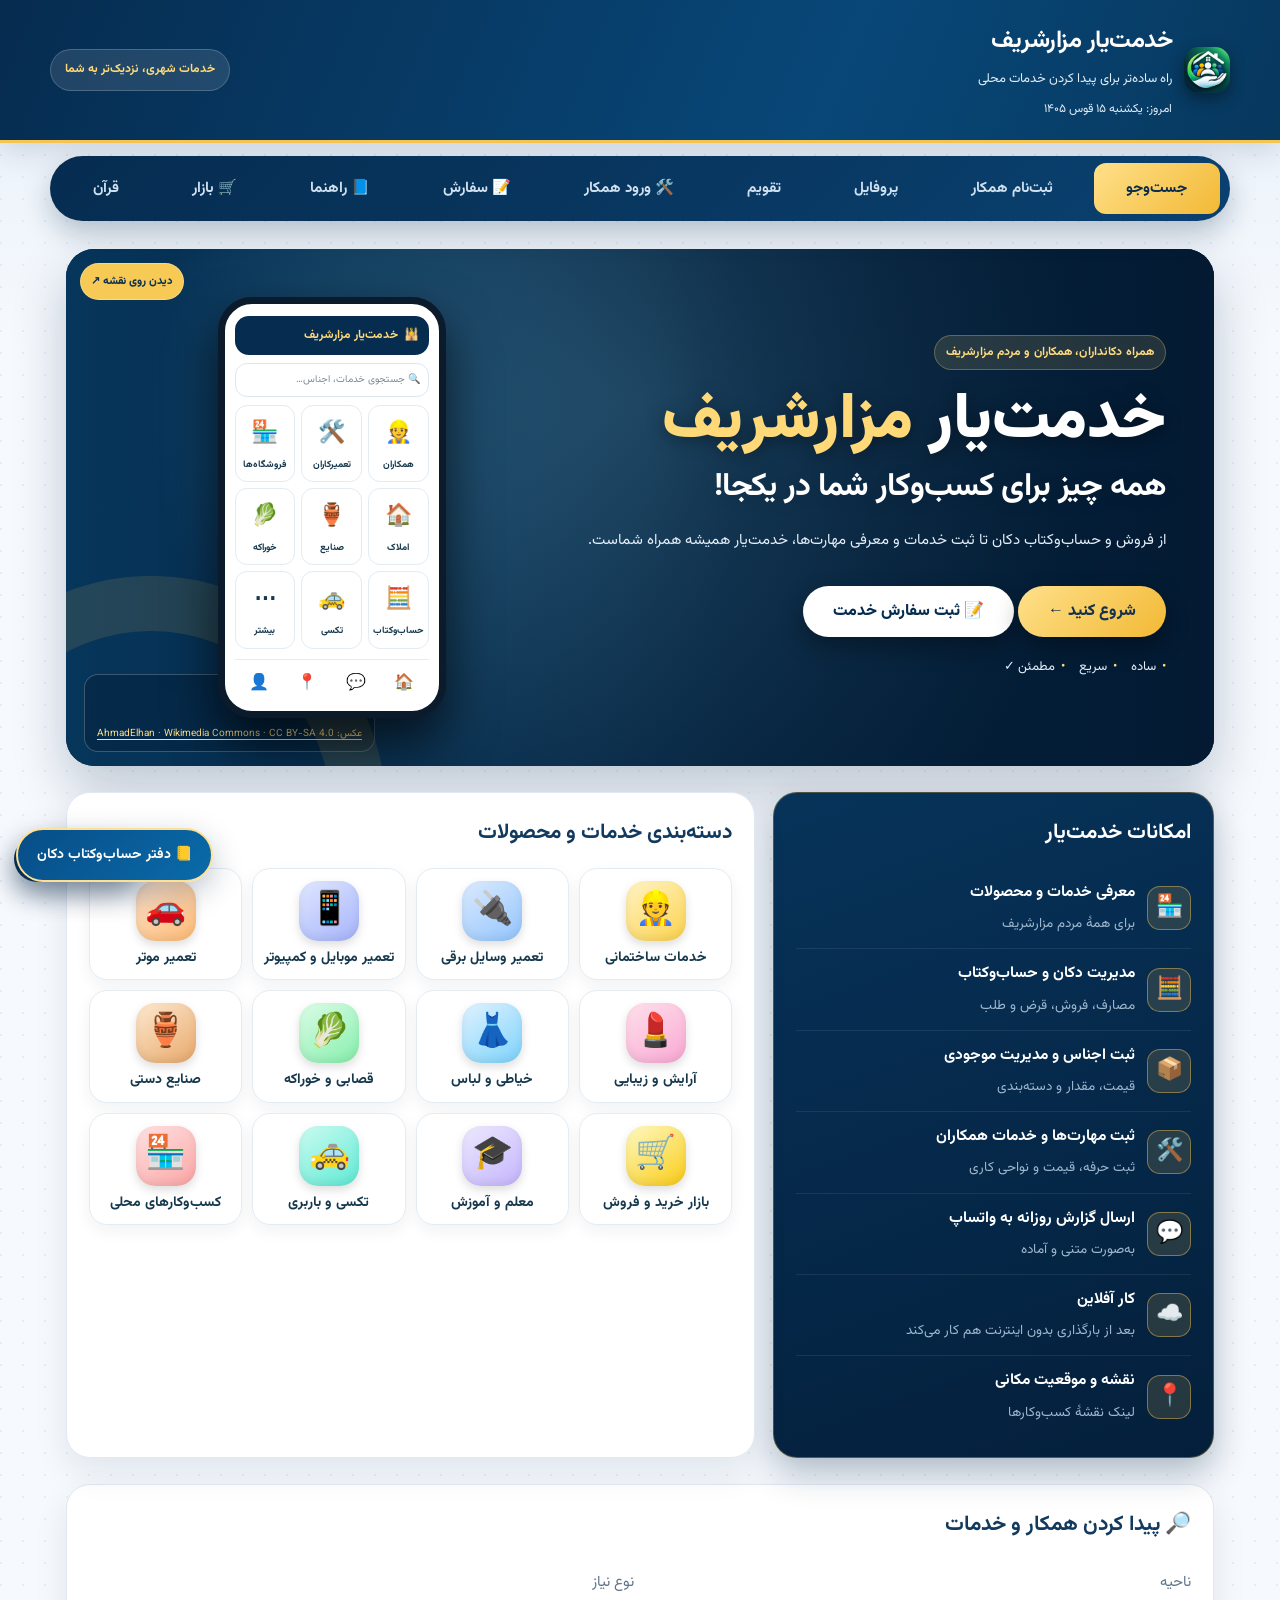
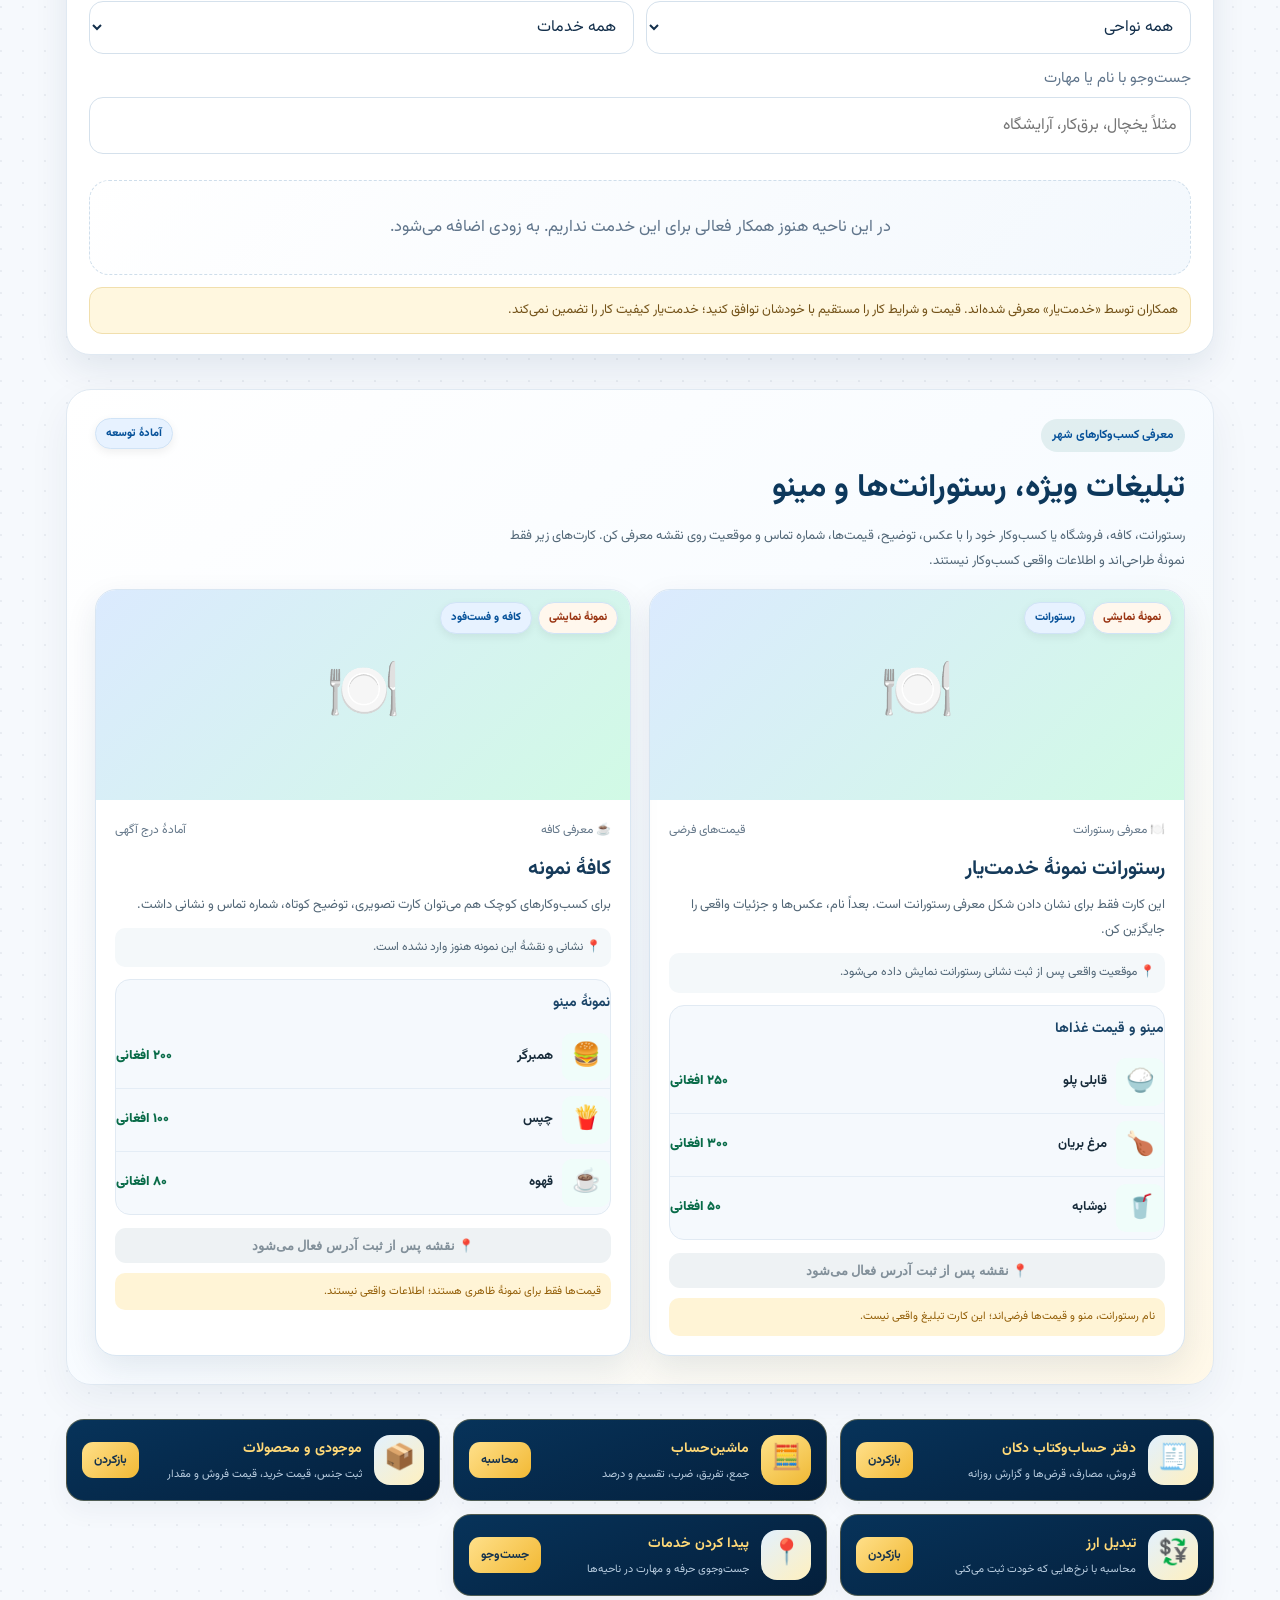
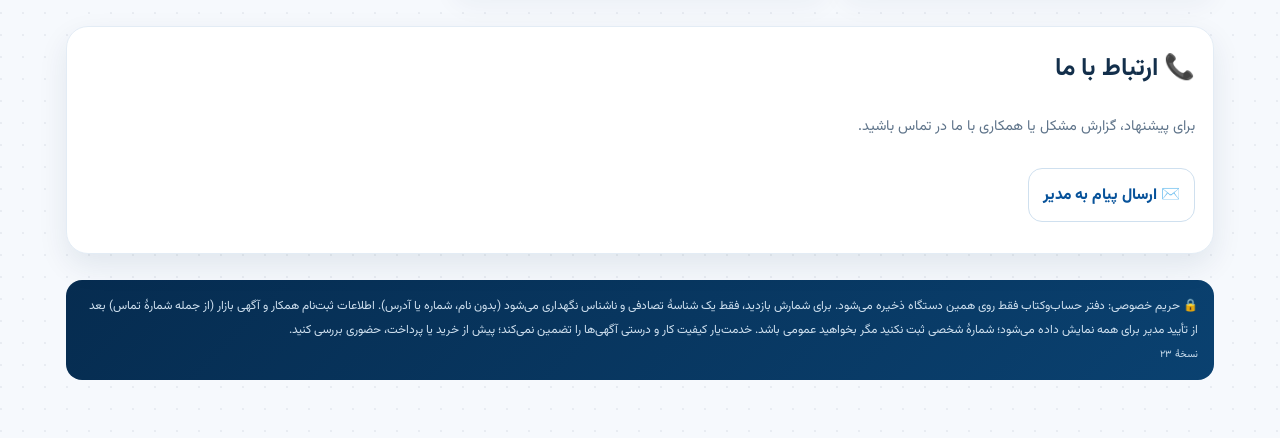
==== commit 9a971fe7: "Add files via upload" ====
--- a/index.html
+++ b/index.html
@@ -406,7 +406,7 @@
 <details><summary>❓ پرسش‌های رایج</summary><p><b>استفاده از سایت چقدر هزینه دارد؟</b> برای مشتری رایگان است.</p><p><b>کمیسیون چیست؟</b> درصدی از مبلغ نهایی سفارش تکمیل‌شده که همکار می‌پردازد؛ نرخش را مدیر تعیین می‌کند.</p><p><b>سفارش را چطور لغو کنم؟</b> از «پیگیری سفارش».</p><p><b>شکایت دارم.</b> در «پیگیری سفارش» گزینهٔ «گزارش مشکل» یا دکمهٔ «💬 پیام به مدیر» را بزن.</p></details></div></section>
 <section id="mkt" class="hide"><div class="card"><h3>🛒 بازار خرید و فروش</h3><div class="mu">موتر، موبایل، خانه، وسایل کهنه و هر چیز دیگر. برای خرید، مستقیم با فروشنده تماس بگیرید.</div><div class="row"><div><label>نوع</label><select id="mkKind"></select></div><div><label>جست‌وجو</label><input id="mkQ" placeholder="مثلاً کرولا، آیفون، آپارتمان"></div></div><div class="acts"><button class="btn" id="mkNew" type="button">＋ ثبت آگهی فروش</button></div></div>
 <div class="card hide" id="mkForm"><h3>ثبت آگهی فروش</h3><label>نوع</label><select id="mkType"></select><label>عنوان *</label><input id="mkTitle" placeholder="مثلاً تویوتا کرولا ۲۰۱۲"><label>قیمت (افغانی)</label><input id="mkPrice" inputmode="numeric"><div id="mkFields"></div><label>توضیحات</label><textarea id="mkDesc" rows="3"></textarea><label>شمارهٔ تماس / واتساپ *</label><input id="mkPhone" type="tel" inputmode="tel" placeholder="07XXXXXXXX"><label>عکس‌ها (تا ۶ عکس، از گالری یا دوربین)</label><input id="mkFiles" type="file" accept="image/*" multiple><div id="mkPrev" class="mk-prev"></div><input id="mkHp" class="hide" tabindex="-1" autocomplete="off"><div class="acts"><button class="btn" id="mkSend" type="button">ارسال برای بررسی</button></div><div id="mkMsg"></div></div><div id="mkList"></div></section>
-<footer class="kyv-foot">🔒 حریم خصوصی: دفتر حساب‌وکتاب فقط روی همین دستگاه ذخیره می‌شود. اطلاعات ثبت‌نام همکار و آگهی بازار (از جمله شمارهٔ تماس) بعد از تأیید مدیر برای همه نمایش داده می‌شود؛ شمارهٔ شخصی ثبت نکنید مگر بخواهید عمومی باشد. خدمت‌یار کیفیت کار و درستی آگهی‌ها را تضمین نمی‌کند؛ پیش از خرید یا پرداخت، حضوری بررسی کنید.<br><small>نسخهٔ ۲۲</small></footer></main>
+<footer class="kyv-foot">🔒 حریم خصوصی: دفتر حساب‌وکتاب فقط روی همین دستگاه ذخیره می‌شود. برای شمارش بازدید، فقط یک شناسهٔ تصادفی و ناشناس نگهداری می‌شود (بدون نام، شماره یا آدرس). اطلاعات ثبت‌نام همکار و آگهی بازار (از جمله شمارهٔ تماس) بعد از تأیید مدیر برای همه نمایش داده می‌شود؛ شمارهٔ شخصی ثبت نکنید مگر بخواهید عمومی باشد. خدمت‌یار کیفیت کار و درستی آگهی‌ها را تضمین نمی‌کند؛ پیش از خرید یا پرداخت، حضوری بررسی کنید.<br><small>نسخهٔ ۲۳</small></footer></main>
 <!--
 # PLEASE DO NOT REMOVE OR CHANGE THIS COPYRIGHT BLOCK
 #====================================================================
@@ -1041,5 +1041,10 @@
 var b=$("shopSend");b.disabled=true;rpc("create_shop_order",{p_provider:+$("shopSel").value,p_items:it,p_name:n,p_phone:p,p_address:ad,p_note:$("shopNote").value.trim()}).then(function(c){try{localStorage.setItem("ky_last_order",JSON.stringify({code:c,phone:p}))}catch(e){}$("trkCode").value=c;$("trkPhone").value=p;m.innerHTML='<div class="ok">✅ سفارش ثبت شد.<br>کد پیگیری: <span class="kv-code">'+esc(c)+"</span><br>پرداخت نقدی هنگام تحویل است. دکان‌دار قیمت نهایی را اعلام می‌کند.</div>"}).catch(function(x){m.innerHTML='<div class="note">'+esc(x.message)+"</div>"}).then(function(){b.disabled=false})}}
 })();
 </script>
+<script id="kyv-v23">
+(function(){var sid;try{sid=sessionStorage.getItem("ky_sid");if(!sid){sid=Math.random().toString(36).slice(2)+Date.now().toString(36);sessionStorage.setItem("ky_sid",sid)}}catch(e){return}
+function ping(){if(document.hidden||!navigator.onLine)return;var b=document.querySelector("nav button.on");fetch(KY_CFG.url+"/rest/v1/rpc/ping",{method:"POST",headers:{apikey:KY_CFG.key,"Content-Type":"application/json"},body:JSON.stringify({p_sid:sid,p_page:(b&&b.dataset.t)||"home"}),keepalive:true}).catch(function(){})}
+ping();setInterval(ping,60000);document.addEventListener("visibilitychange",function(){if(!document.hidden)ping()})})();
+</script>
 </body>
 </html>
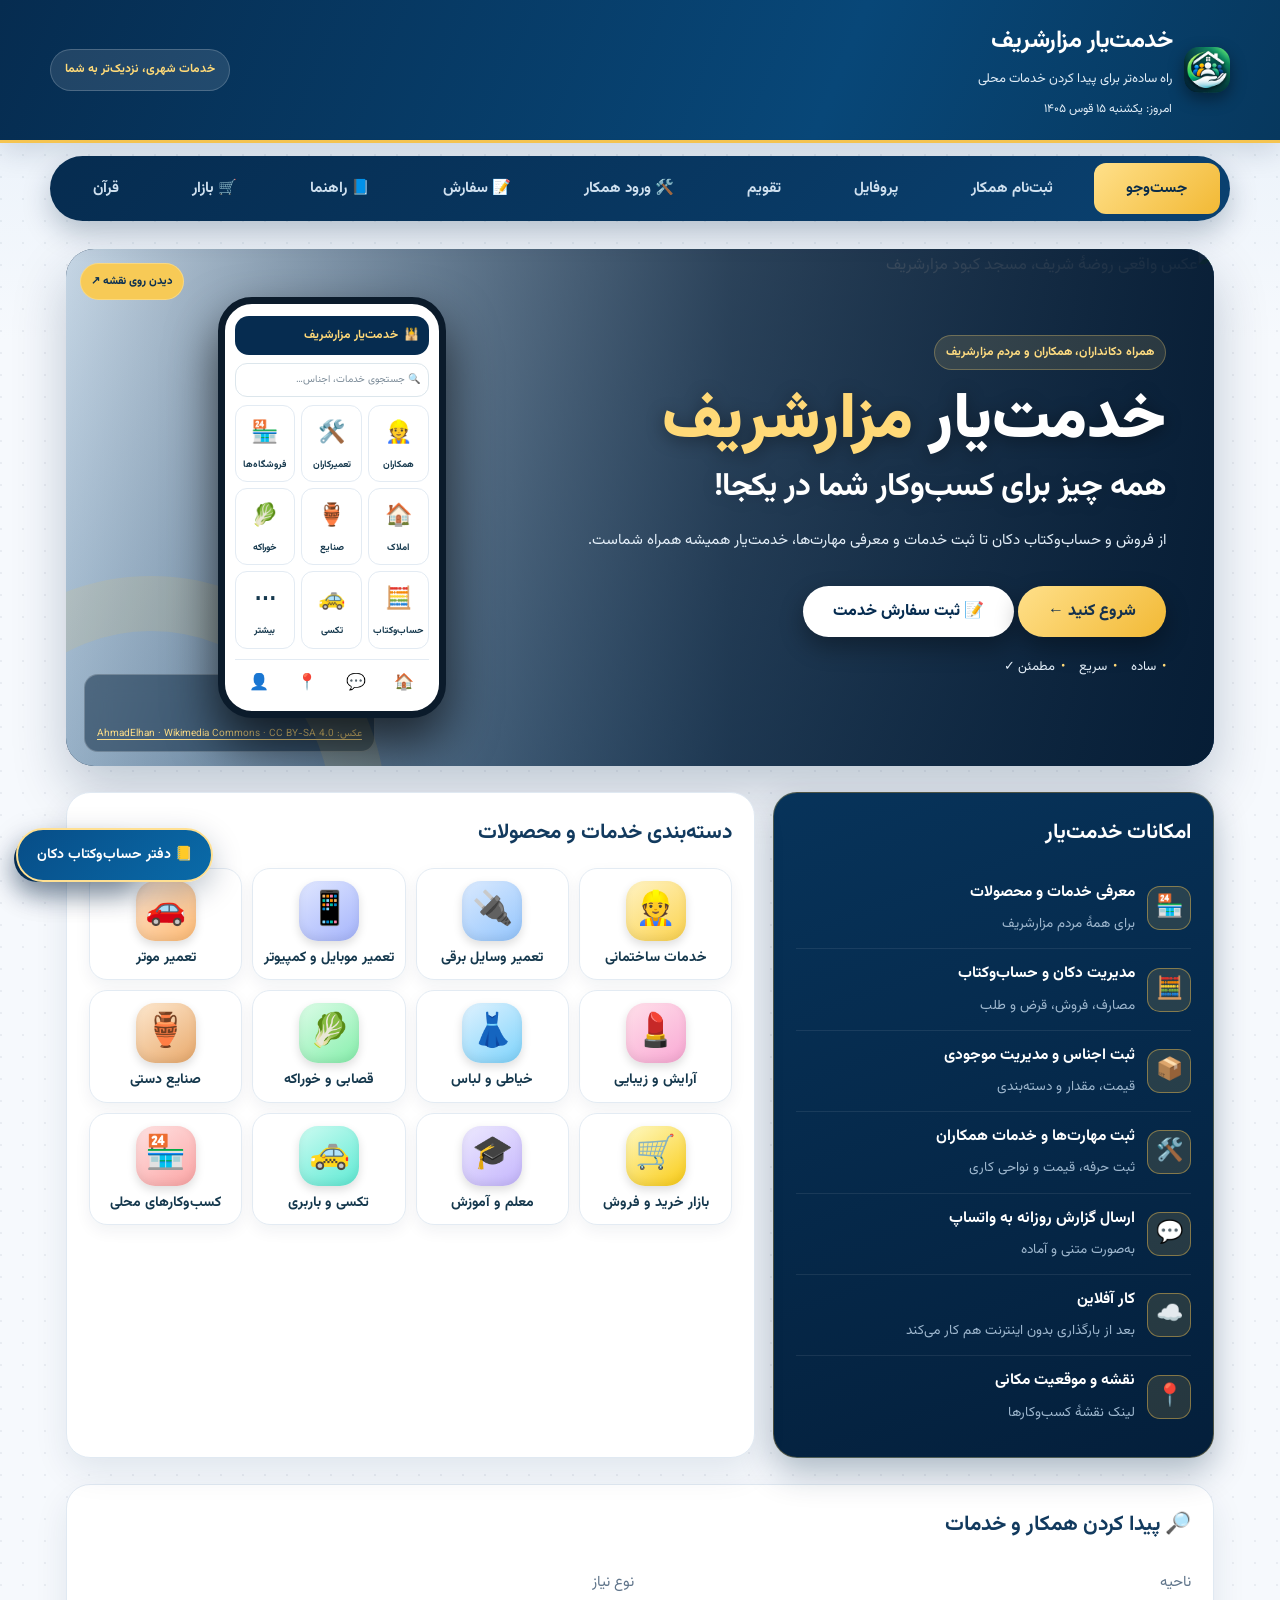
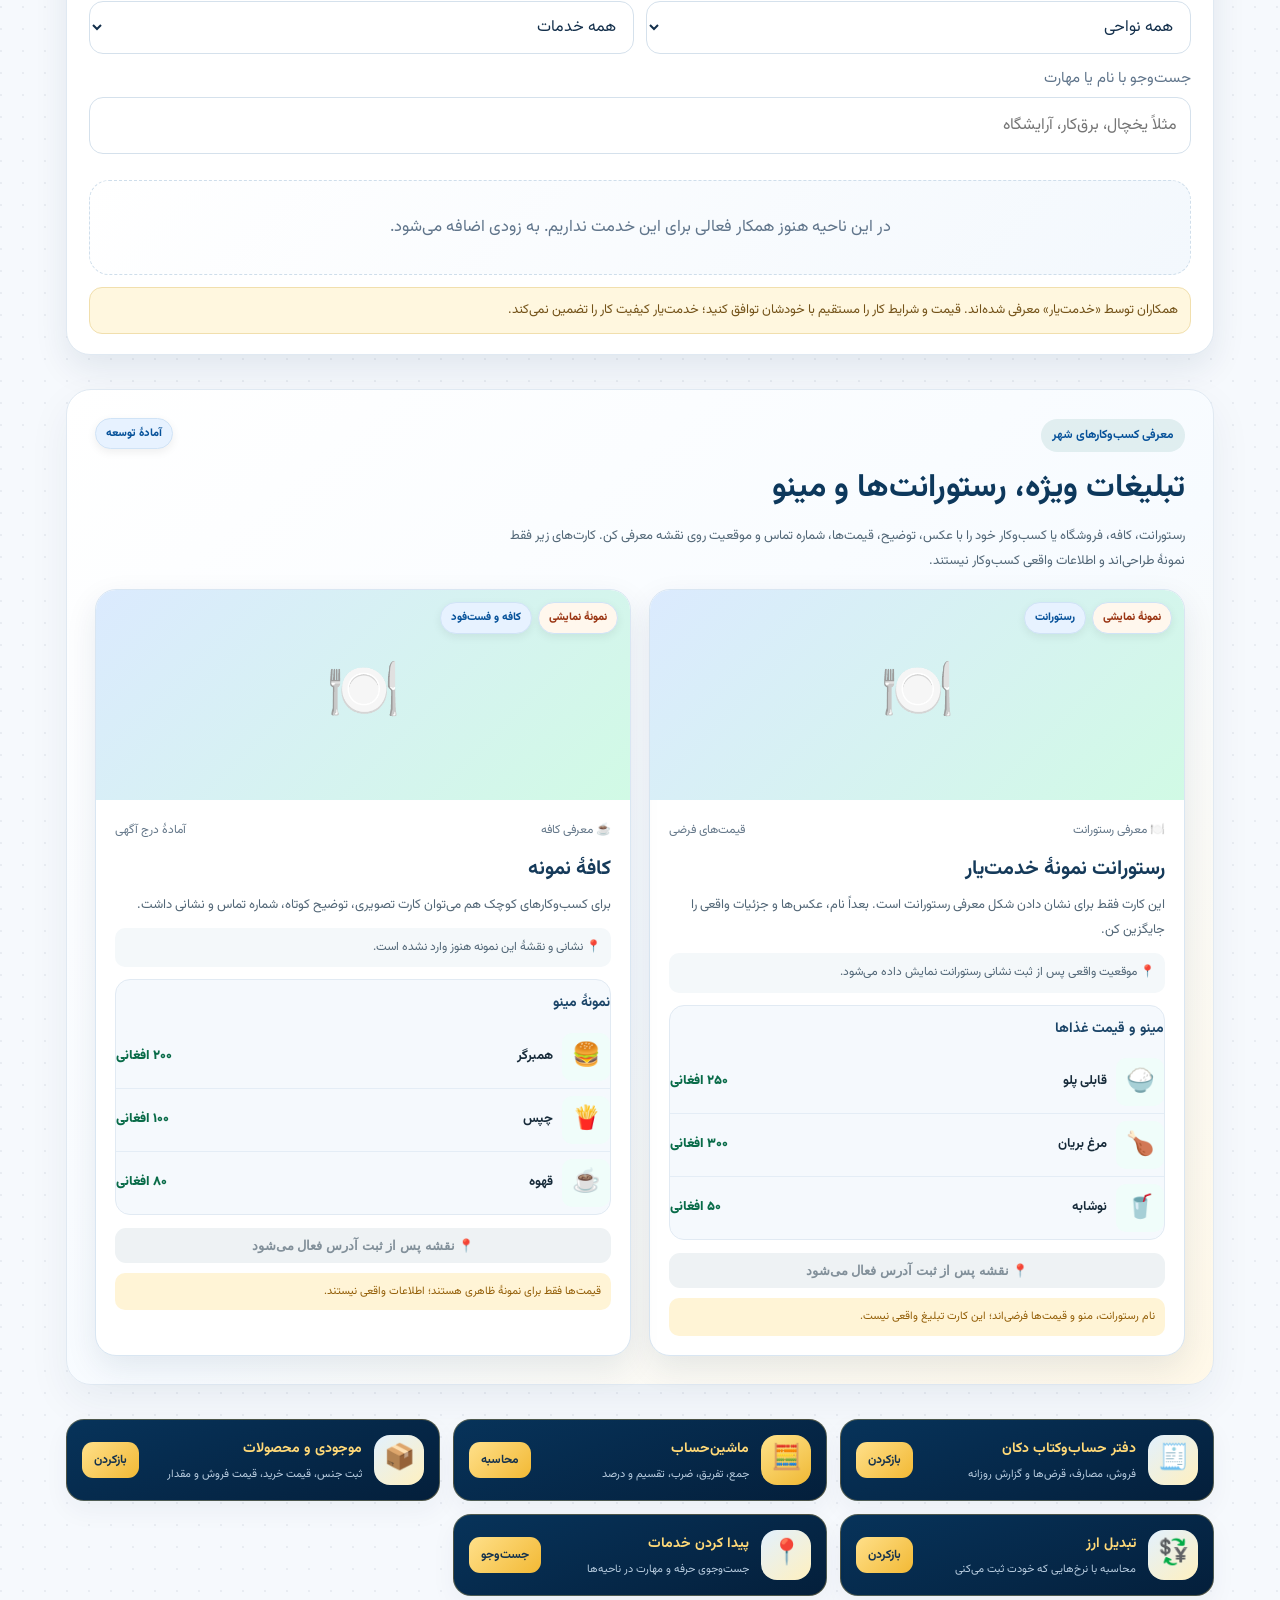
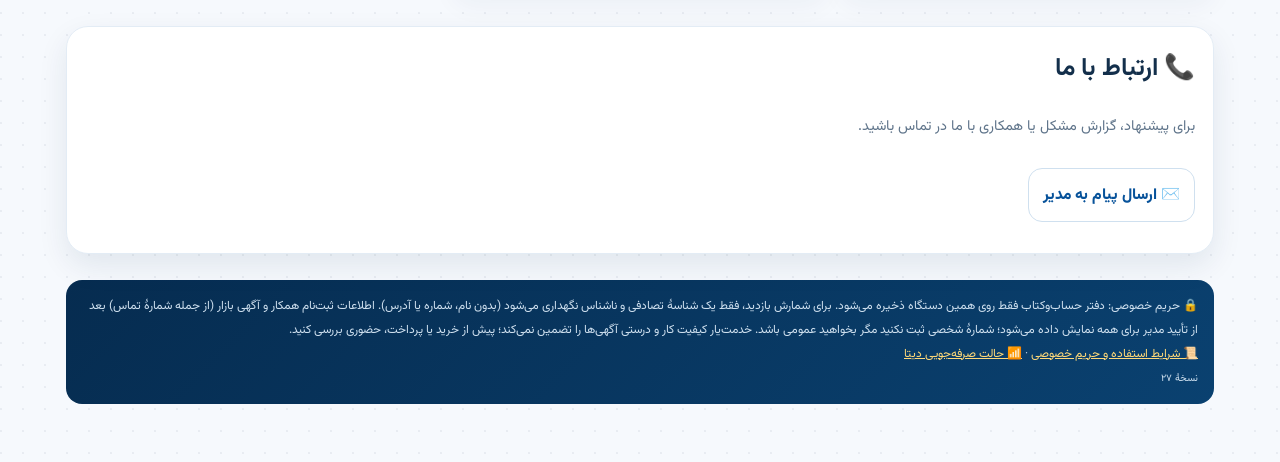
==== commit fb358882: "Add files via upload" ====
--- a/index.html
+++ b/index.html
@@ -110,146 +110,10 @@
 <meta name="theme-color" content="#062c50">
 
 
-<style id="kyv-v7-premium-style">
-:root{--bg:#f3f7fc;--card:#fff;--tx:#132f4b;--mu:#60758b;--pr:#07529a;--pr2:#e5f1ff;--bd:#dae5f0;--accent:#f5c451;--wa:#16834b;--shadow:0 14px 36px rgba(7,39,76,.09)}
-body{background:radial-gradient(ellipse at 0% 0%,rgba(16,96,164,.11),transparent 33rem),linear-gradient(180deg,#f6f9fd,#edf3fa 65%,#f8fafc);color:var(--tx);font-family:Tahoma,"Vazirmatn","Noto Naskh Arabic",sans-serif}
-.legacy-hero{display:none!important}
-header{position:relative;background:linear-gradient(112deg,#062c50,#084778 65%,#07385e);color:#fff;border:0;border-bottom:3px solid var(--accent);padding:18px max(16px,calc((100% - 1180px)/2));box-shadow:0 8px 28px rgba(4,35,67,.15)}
-header h1{color:#fff;font-size:24px;letter-spacing:-.5px}header p{color:#e1edf7!important;opacity:1}header .header-pill{background:rgba(255,255,255,.11);border:1px solid rgba(255,255,255,.19);color:#ffda78;padding:9px 14px;font-weight:700}.site-logo{background:linear-gradient(145deg,#ffda76,#e5ab28 48%,#fff0bd);color:#062f55;border:2px solid rgba(255,255,255,.65);box-shadow:0 7px 24px #001e3c55;font-weight:900;border-radius:17px}
-nav{max-width:1180px;background:rgba(255,255,255,.91);border:1px solid #dbe7f2;border-radius:18px;margin:13px auto 0;padding:9px 12px;box-shadow:0 12px 26px rgba(7,39,76,.07);backdrop-filter:blur(14px)}nav button{background:transparent;color:#25445f;border-radius:12px;font-size:13px;padding:11px 14px;transition:all .18s}nav button:hover{background:#edf5fd;color:#07529a}nav button.on{background:linear-gradient(135deg,#064d91,#0d70b8);border-color:transparent;color:white;box-shadow:0 8px 18px #07529a2b}
-main{max-width:1180px;padding:18px 16px 58px}.kyv-intro{grid-template-columns:1.08fr .92fr;gap:28px;margin:10px 0 26px;padding:clamp(22px,3.2vw,40px);border:1px solid rgba(255,255,255,.12);border-radius:30px;background:radial-gradient(circle at 100% 0%,#0c6298 0,transparent 31%),linear-gradient(125deg,#031e3a,#07395f 55%,#0a4e73);box-shadow:0 24px 54px rgba(4,36,71,.23)}.kyv-intro:after{width:360px;height:360px;left:-150px;bottom:-280px;border:55px solid rgba(244,195,79,.12)}.kyv-intro-copy{position:relative;z-index:1}.kyv-intro .kyv-eyebrow{background:rgba(255,214,115,.13);border:1px solid rgba(255,214,115,.29);color:#ffdc81;letter-spacing:.1px}.kyv-intro h2{font-size:clamp(29px,3.8vw,45px);line-height:1.42;letter-spacing:-.7px;color:#fff;text-shadow:0 2px 16px #001e3c25}.kyv-intro h2:after{content:"";display:block;width:94px;height:4px;margin-top:14px;border-radius:8px;background:linear-gradient(90deg,#ffdc7c,#df9d19)}.kyv-intro p{max-width:610px;color:#e3eef8;font-size:15px;line-height:2.05}.kyv-intro-points{gap:8px}.kyv-intro-points span{padding:7px 11px;border:1px solid rgba(255,255,255,.13);background:rgba(255,255,255,.075);color:#f6f9ff}.kyv-intro-actions button{border-radius:13px;padding:12px 16px;box-shadow:0 7px 19px #001d361f;transition:transform .16s,box-shadow .16s}.kyv-intro-actions button:hover{transform:translateY(-2px);box-shadow:0 12px 23px #001d3630}.kyv-intro-actions button:first-child{background:linear-gradient(135deg,#ffe08a,#f2b935);color:#17344e}.kyv-intro-actions button.secondary{background:rgba(255,255,255,.085);border:1px solid rgba(255,255,255,.25);color:#fff}.kyv-intro-actions button.gold{background:#fff;color:#074575}
-.kyv-intro-art{min-height:390px;border-radius:24px;overflow:hidden;isolation:isolate;display:block;background:linear-gradient(135deg,#d6e6f4,#32618a);box-shadow:0 16px 34px #001a2d50;align-self:stretch}.kyv-intro-art:before{content:"";position:absolute;z-index:1;inset:0;background:linear-gradient(180deg,rgba(3,24,47,.04) 30%,rgba(3,24,47,.72) 100%);pointer-events:none}.kyv-intro-art:after{content:"";position:absolute;z-index:1;inset:10px;border:1px solid rgba(255,255,255,.27);border-radius:18px;pointer-events:none}.kyv-intro-art.photo-unavailable{background:radial-gradient(circle at 50% 30%,#4e98be,#07385f 72%)}.kyv-intro-art.photo-unavailable:after{content:"روضهٔ شریف مزارشریف";display:grid;place-items:center;color:#fff;font-size:28px;font-weight:800;inset:38% 12px auto;height:70px;border:0}.kyv-intro-art #kyv-intro-img{position:absolute;inset:0;width:100%;height:100%;object-fit:cover;object-position:center;display:block;transition:transform .45s}.kyv-intro-art:hover #kyv-intro-img{transform:scale(1.035)}.kyv-photo-top{position:absolute;z-index:3;top:17px;right:17px;left:17px;display:flex;align-items:center;justify-content:space-between;gap:8px;flex-wrap:wrap}.kyv-photo-top span,.kyv-photo-top a{font-size:11px;text-decoration:none;padding:7px 10px;border-radius:99px;color:white;background:rgba(2,28,54,.56);border:1px solid rgba(255,255,255,.25);backdrop-filter:blur(9px)}.kyv-photo-top a{background:#f7ca56;color:#0c3152;font-weight:800}.kyv-art-caption{z-index:3;bottom:18px;right:18px;left:18px;padding:13px 14px;background:rgba(4,32,59,.58);border-color:rgba(255,255,255,.22);align-items:flex-start;flex-direction:column;backdrop-filter:blur(12px)}.kyv-art-caption strong{color:#fff;font-size:17px}.kyv-art-caption span{color:#e8f1fb;display:block}.kyv-art-caption a.kyv-photo-credit{font-size:10px;color:#ffdf88;text-decoration:underline;text-underline-offset:3px;max-width:100%;overflow-wrap:anywhere}.kyv-float-icon{z-index:3;border:1px solid rgba(255,255,255,.75);width:52px;height:52px;border-radius:17px;color:#08406e;background:linear-gradient(145deg,#fff,#eaf4ff);box-shadow:0 13px 25px #001a2c42}.kyv-float-icon.one{top:28%;right:8%}.kyv-float-icon.two{top:42%;left:7%}.kyv-float-icon.three{bottom:34%;left:17%}
-.kyv-block{margin:34px 0}.kyv-heading{margin-bottom:17px;padding:0 2px}.kyv-heading h2{font-size:clamp(23px,2.5vw,31px);color:#123a5e;margin:8px 0 5px;line-height:1.5}.kyv-heading p{font-size:13px;line-height:1.9;color:#687f93}.kyv-heading .kyv-eyebrow{background:#e5f1ff;border:1px solid #cfe4fb;color:#07529a}.kyv-categories{gap:14px}.kyv-category{border:1px solid #dbe7f2;border-radius:19px;box-shadow:0 8px 24px rgba(7,39,76,.07);background:#fff}.kyv-category img{height:158px;transition:transform .4s,filter .25s}.kyv-category:hover img{transform:scale(1.04);filter:saturate(1.08)}.kyv-category>div{padding:14px 15px 16px;border-top:1px solid #eef3f8}.kyv-category b{font-size:15px;color:#123858}.kyv-category small{font-size:12px;line-height:1.8;color:#647d92}.kyv-category .kyv-fallback{top:0;right:0;left:0;width:100%;height:158px;border:0;border-radius:0;background:linear-gradient(135deg,#dceeff,#fff0c9);box-shadow:none;font-size:40px;color:#0b5289}
-.kyv-ads-block{padding:clamp(17px,3vw,28px);border:1px solid #e0e9f2;border-radius:25px;background:linear-gradient(140deg,#fff 0%,#f7fbff 55%,#fff8e8 100%);box-shadow:0 16px 42px #052d5010}.kyv-ads-top h2{font-size:clamp(23px,3vw,32px);color:#0d385c}.kyv-ad-flag{background:#e7f2ff;border:1px solid #d0e3f6;color:#07529a}.kyv-ad-grid{gap:18px}.kyv-ad-card{border:1px solid #d9e6f2;border-radius:21px;overflow:hidden;box-shadow:0 12px 32px rgba(7,39,76,.09)}.kyv-ad-photo{height:210px}.kyv-ad-photo:after{background:linear-gradient(180deg,transparent 42%,rgba(2,26,50,.5))}.kyv-ad-body{padding:19px}.kyv-ad-body h3{color:#153a5a;font-size:20px}.kyv-menu{background:#f5f9fd;border:1px solid #e1eaf3;border-radius:15px}.kyv-menu h4{color:#1b4568}.kyv-menu-item{border-bottom:1px solid #e4edf6}.kyv-menu-price{color:#086b48}.kyv-ad-actions a{border-radius:11px}
-.kyv-tools{grid-template-columns:repeat(3,minmax(0,1fr));gap:13px;margin:30px 0}.kyv-tool{padding:15px;border-radius:18px;border:1px solid #dce8f3;box-shadow:0 10px 26px #0732520c;transition:transform .18s,box-shadow .18s}.kyv-tool:hover{transform:translateY(-3px);box-shadow:0 15px 30px #07325216}.kyv-tool>span{width:50px;height:50px;flex-basis:50px;border-radius:16px;background:linear-gradient(140deg,#e2f1ff,#fff0bf);font-size:25px}.kyv-tool b{color:#163a5c;font-size:14px}.kyv-tool button{background:#edf5fc;border-color:#d9e8f5;border-radius:11px;padding:9px 12px;color:#07529a}.kyv-tool-highlight{background:linear-gradient(135deg,#062e52,#0a5888);border-color:#1c6e9d}.kyv-tool-highlight b,.kyv-tool-highlight small{color:#fff}.kyv-tool-highlight>span{background:linear-gradient(145deg,#ffe38b,#efb834)}.kyv-tool-highlight button{background:#ffdc77;border-color:#ffdc77;color:#133b5b}
-.kyv-features{gap:13px}.kyv-features article{border-radius:18px;border-color:#dbe7f2;box-shadow:0 10px 26px #0732520b;transition:transform .18s,box-shadow .18s}.kyv-features article:hover{transform:translateY(-3px);box-shadow:0 16px 30px #07325215}.kyv-features article span{background:linear-gradient(135deg,#e4f2ff,#fff1c9);color:#09518c;border:1px solid #d8e7f5;width:48px;height:48px;border-radius:15px}.kyv-features b{color:#143a5a;font-size:14px}.kyv-features p{font-size:12px;line-height:1.9;color:#647a8f}.kyv-roadmap{gap:16px}.stage{border-radius:21px;border-color:#dbe7f2;box-shadow:0 12px 30px #0732520d}.stage.current{border:2px solid #dfb140;background:linear-gradient(145deg,#fff8e5,#fff 67%)}.stage-no{background:linear-gradient(135deg,#064d8f,#0f70b3);border-radius:15px}.stage:nth-child(2) .stage-no{background:linear-gradient(135deg,#197d71,#2ab89b)}.stage:nth-child(3) .stage-no{background:linear-gradient(135deg,#5c49a8,#a174df)}.stage-label{color:#07529a}.stage h3{color:#173a58;font-size:18px}.stage p,.stage li{font-size:12.5px;line-height:1.95}.stage-status{background:#e5f2ff;color:#07529a}.stage-status.planned{background:#f0ecff;color:#5c49a8}.kyv-disclaimer{border:1px solid #f0dfaa;background:#fff8e3;color:#755315;border-radius:15px}
-.card{border-radius:18px;border-color:#dce7f1;box-shadow:0 10px 28px rgba(7,39,76,.06);padding:18px}.card h3{color:#163b5b}.btn{border-radius:12px}.btn.gr{background:#f0f6fb;color:#254a6a;border:1px solid #dbe8f3}.tag{background:#e7f2ff;color:#07529a}.note{border:1px solid #f1dfad;background:#fff7df;color:#735218}.ok{border:1px solid #b9e7d0;background:#e7f8ef;color:#176344}.empty{border-color:#cfdeeb;background:#fff}.row{gap:12px}.choice{border-radius:13px;border-color:#dbe7f2}.product-form-row{border-color:#dbe7f2;border-radius:14px}
-#ky-ledger-launch{background:linear-gradient(135deg,#074d87,#0a6ba9);border:2px solid #ffe092;box-shadow:0 10px 30px #031e3c42;color:#fff;padding:14px 19px}#ky-ledger .ky-top{background:linear-gradient(120deg,#062d50,#084778);color:#fff;border-color:#183f62}#ky-ledger .ky-title{color:#fff}#ky-ledger .ky-card{border-radius:17px;box-shadow:0 8px 24px #082c4a0b}#ky-ledger .ky-tab{border-radius:12px}#ky-ledger .ky-tab.active,#ky-ledger .ky-btn.primary{background:linear-gradient(135deg,#07529a,#0d70b8)}#ky-ledger .ky-btn{border-radius:11px}
-#ky-calc-overlay{position:fixed;inset:0;z-index:10050;background:rgba(2,20,39,.7);backdrop-filter:blur(8px);display:grid;place-items:center;padding:18px}#ky-calc-overlay[hidden]{display:none}#ky-calc-overlay.open{display:grid}.kycalc-dialog{width:min(100%,430px);padding:22px;border-radius:26px;background:linear-gradient(160deg,#fff,#f4f8fd);border:1px solid #ffffffa8;box-shadow:0 30px 80px #001a35a1;color:#153750}.kycalc-head{display:flex;justify-content:space-between;align-items:start;gap:14px}.kycalc-head h2{margin:4px 0 1px;font-size:23px;color:#0a3d66}.kycalc-head p{margin:0;color:#6a7e91;font-size:12px}.kycalc-eyebrow{font-size:11px;background:#e4f2ff;border-radius:99px;padding:5px 9px;color:#07529a;font-weight:800}.kycalc-close{width:39px;height:39px;border:1px solid #dae7f2;border-radius:13px;background:#fff;color:#224866;font-size:20px;cursor:pointer}.kycalc-screen{margin:18px 0 14px;border-radius:18px;background:linear-gradient(135deg,#05294b,#0a5586);min-height:104px;padding:14px 17px;display:flex;flex-direction:column;align-items:flex-start;justify-content:center;overflow:hidden}.kycalc-hint{font-size:11px;color:#b8d5ec;min-height:20px}.kycalc-screen output{width:100%;font-size:clamp(27px,6vw,39px);color:#fff;font-weight:800;direction:ltr;text-align:left;white-space:nowrap;overflow-x:auto;unicode-bidi:plaintext;font-variant-numeric:tabular-nums}.kycalc-keys{display:grid;grid-template-columns:repeat(4,minmax(0,1fr));gap:9px}.kycalc-keys button{min-height:56px;border:1px solid #dce8f3;border-radius:15px;background:#fff;color:#173b5a;font:800 19px Tahoma,sans-serif;cursor:pointer;box-shadow:0 4px 10px #082d4a08;transition:transform .12s,background .12s}.kycalc-keys button:hover{transform:translateY(-1px);background:#edf6ff}.kycalc-keys button.utility{background:#edf4fb;color:#365a79}.kycalc-keys button.operator{background:#e3f2ff;color:#07529a;border-color:#c8e2f8}.kycalc-keys button.equals{background:linear-gradient(135deg,#f9d779,#efb432);border-color:#e8b132;color:#143b5a}.kycalc-foot{display:flex;align-items:center;justify-content:space-between;gap:10px;margin-top:14px;color:#6b8094;font-size:11px}.kycalc-foot button{border:0;background:transparent;color:#07529a;font:700 12px Tahoma,sans-serif;cursor:pointer}
-@media(max-width:900px){.kyv-intro{grid-template-columns:1fr .9fr}.kyv-intro-art{min-height:320px}.kyv-categories{grid-template-columns:repeat(3,minmax(0,1fr))}.kyv-tools{grid-template-columns:repeat(2,minmax(0,1fr))}}
-@media(max-width:650px){header{padding:14px 14px 16px;gap:9px}header h1{font-size:18px}header .header-pill{display:none}.site-logo{height:42px;flex-basis:42px;border-radius:14px}nav{margin:10px 10px 0;padding:7px;border-radius:15px;gap:5px}nav button{padding:9px 11px;font-size:12px}main{padding:13px 11px 40px}.kyv-intro{grid-template-columns:1fr;padding:17px;border-radius:23px;gap:18px}.kyv-intro-art{grid-row:1;min-height:260px;border-radius:19px}.kyv-intro h2{font-size:28px;margin:10px 0}.kyv-intro p{font-size:13.5px}.kyv-intro-actions button{flex:1 1 42%;padding:11px 10px}.kyv-photo-top{top:12px;right:12px;left:12px}.kyv-photo-top span,.kyv-photo-top a{font-size:10px;padding:6px 8px}.kyv-art-caption{right:12px;left:12px;bottom:12px;padding:10px}.kyv-art-caption strong{font-size:15px}.kyv-art-caption a.kyv-photo-credit{font-size:9px}.kyv-categories{grid-template-columns:repeat(2,minmax(0,1fr));gap:9px}.kyv-category img{height:118px}.kyv-category .kyv-fallback{height:118px;font-size:32px}.kyv-category>div{padding:11px}.kyv-category b{font-size:13px}.kyv-category small{font-size:11px}.kyv-tools{grid-template-columns:1fr;gap:9px}.kyv-tool{padding:11px;gap:9px}.kyv-tool>span{width:42px;height:42px;flex-basis:42px}.kyv-roadmap{grid-template-columns:1fr}.kyv-heading h2{font-size:23px}.kyv-features{grid-template-columns:repeat(2,minmax(0,1fr));gap:9px}.kyv-features article{padding:12px}.kyv-features b{font-size:13px}.kyv-ads-block{padding:13px;border-radius:20px}.kyv-ad-grid{grid-template-columns:1fr}.kyv-ad-photo{height:175px}.kycalc-dialog{padding:16px;border-radius:22px}.kycalc-keys{gap:7px}.kycalc-keys button{min-height:53px;border-radius:13px}}
-</style>
-
-<style id="kyv-v8-style">
-@media(prefers-color-scheme:dark){:root:not([data-theme="light"]){--bg:#f3f7fc;--card:#fff;--tx:#132f4b;--mu:#60758b;--pr:#07529a;--pr2:#e5f1ff;--bd:#dae5f0}}
-:root{color-scheme:light}
-nav{background:linear-gradient(135deg,#062c50,#0a4170)!important;border:0!important;border-radius:999px!important;padding:7px 10px!important;box-shadow:0 12px 28px rgba(4,35,67,.25)!important}
-nav button{background:transparent!important;color:#cfe0ef!important;border:0!important;box-shadow:none!important;font-size:13.5px}
-nav button.on{background:linear-gradient(135deg,#ffe08a,#f2b935)!important;color:#0a2c4a!important}
-.kyv-intro{position:relative;overflow:hidden;min-height:440px;align-items:center;background:#031e3a!important;border:0!important}
-.kyv-intro-copy{grid-column:1;position:relative;z-index:3;max-width:560px}
-.kyv-intro-art{position:absolute!important;inset:0;min-height:0!important;border-radius:0!important;box-shadow:none!important;z-index:0}
-.kyv-intro-art:before{background:linear-gradient(to left,rgba(3,24,47,.93) 0,rgba(3,24,47,.72) 42%,rgba(3,24,47,.08) 100%)!important}
-.kyv-intro-art:after,.kyv-float-icon{display:none!important}
-.kyv-art-caption{top:auto!important;right:auto!important;left:18px!important;bottom:14px!important;width:auto!important;padding:8px 12px!important;background:rgba(4,32,59,.5)!important}
-.kyv-art-caption strong{font-size:13px!important}.kyv-art-caption span{display:none!important}
-.kyv-photo-top{top:14px!important;right:auto!important;left:14px!important}.kyv-photo-top span{display:none}
-.kyv-categories{gap:12px}
-.kyv-category{background:#fff!important;border:1px solid #e3ebf3!important;border-radius:20px!important;box-shadow:0 10px 24px rgba(7,39,76,.08)!important;overflow:hidden;transition:transform .18s,box-shadow .18s}
-.kyv-category:hover{transform:translateY(-4px);box-shadow:0 16px 32px rgba(7,39,76,.16)!important}
-.kyv-category img{height:105px!important;object-fit:cover}
-.kyv-tool{background:linear-gradient(160deg,#07335a,#041f3b)!important;color:#fff!important;border:1px solid rgba(245,196,81,.3)!important}
-.kyv-tool b{color:#ffd978!important}.kyv-tool small{color:#b9cde0!important}
-.kyv-tool button{background:linear-gradient(135deg,#ffe08a,#f2b935)!important;color:#15324d!important;border:0!important;border-radius:11px}
-#adm .card,#adm .kyv-ad-admin,#adm .kyv-ad-admin-item{background:linear-gradient(160deg,#07335a,#041f3b)!important;color:#fff!important;border:1px solid rgba(245,196,81,.28)!important}
-#adm .kyv-ad-admin-item{background:rgba(255,255,255,.06)!important;border-color:rgba(255,255,255,.15)!important}
-#adm h3,#adm h4{color:#ffd978!important}#adm label,#adm .mu,#adm small{color:#b9cde0!important}
-#adm input,#adm select,#adm textarea{background:rgba(255,255,255,.08)!important;border:1px solid rgba(255,255,255,.22)!important;color:#fff!important}
-#adm .btn,#adm .kyv-ad-admin button.btn{background:linear-gradient(135deg,#ffe08a,#f2b935)!important;color:#15324d!important}
-#adm .btn.gr{background:transparent!important;color:#fff!important;border:1px solid rgba(255,255,255,.35)!important}#adm .btn.rd{background:#c0392b!important;color:#fff!important}
-#adm .note{background:rgba(245,196,81,.14)!important;color:#ffe3a0!important}
-.hero-pick{display:flex;gap:8px;flex-wrap:wrap;margin:8px 0}.hero-pick img{width:100%;max-height:150px;object-fit:cover;border-radius:12px;border:1px solid rgba(255,255,255,.25)}
-@media(max-width:650px){.kyv-intro{min-height:400px}.kyv-intro-copy{max-width:none}.kyv-intro-art:before{background:linear-gradient(0deg,rgba(3,24,47,.94),rgba(3,24,47,.55))!important}nav{border-radius:18px!important}}
-</style>
-<style id="kyv-v9-style">
-.kyv-foot{margin:26px 0 0;padding:14px 16px;border-radius:16px;background:linear-gradient(135deg,#062c50,#0a4170);color:#cfe0ef;font-size:12px;line-height:2}
-.btn{background:linear-gradient(135deg,#0a5aa6,#07529a)}.btn.gr{background:transparent}.btn.wa{background:var(--wa)}.btn.rd{background:#c0392b}
-input:focus,select:focus,textarea:focus{outline:2px solid #f2b935;outline-offset:1px}
-#reg .card>h3,#pro .card>h3{display:inline-block;padding:4px 14px;border-radius:99px;background:linear-gradient(135deg,#062c50,#0a4170);color:#ffd978}
-.choice{background:#fff;border:1px solid var(--bd);border-radius:12px}.subpanel{background:#f3f8fd;border:1px solid var(--bd);border-radius:14px;padding:12px;margin-top:12px}
-.cl{border-radius:12px}.cl.td{background:linear-gradient(135deg,#062c50,#0a4170)!important}
-.product-card,.card{transition:transform .16s}
-.ky-top{background:linear-gradient(135deg,#062c50,#0a4170)!important;color:#fff!important;border:0!important;box-shadow:0 8px 24px rgba(4,35,67,.25)}
-.ky-top .ky-muted,.ky-top .ky-title{color:#e1edf7!important}
-#ky-ledger{background:#f3f7fc!important;color:#132f4b!important}
-.ky-tab{border-radius:999px!important}.ky-tab.active{background:linear-gradient(135deg,#ffe08a,#f2b935)!important;color:#15324d!important;border-color:transparent!important}
-.ky-card{border-radius:18px!important;box-shadow:0 10px 26px rgba(7,39,76,.07)!important;background:#fff!important}
-.ky-btn.primary{background:linear-gradient(135deg,#ffe08a,#f2b935)!important;color:#15324d!important;border:0!important}
-#ky-stats>*{border:0!important;border-radius:16px!important;background:linear-gradient(160deg,#07335a,#041f3b)!important;color:#fff!important}#ky-stats *{color:inherit!important}
-.ky-table th{background:#eaf2fa!important;color:#123a5e!important}
-#bnav{display:none}
-@media(max-width:650px){#bnav{display:flex;position:fixed;bottom:0;left:0;right:0;z-index:9990;justify-content:space-around;background:linear-gradient(135deg,#062c50,#0a4170);padding:6px 6px calc(6px + env(safe-area-inset-bottom,0px));box-shadow:0 -8px 24px rgba(4,35,67,.3)}
-#bnav button{background:none;border:0;color:#b9cde0;font:700 11px Tahoma,sans-serif;display:flex;flex-direction:column;align-items:center;gap:1px;padding:4px 8px;min-width:56px;cursor:pointer}#bnav button b{font-size:20px;font-weight:400}#bnav button.on{color:#ffd978}
-body{padding-bottom:78px}#ky-ledger-launch{display:none!important}}
-</style>
-<style id="kyv-v10-style">
-.site-logo{border:2px solid #f2b935!important;border-radius:50%!important;background:#fff1!important}
-.kyv-intro{grid-template-columns:minmax(0,1.15fr) minmax(0,.85fr)!important;min-height:480px!important;padding:clamp(24px,4vw,48px)!important;border-radius:28px!important}
-.kyv-intro-copy{max-width:600px!important}.kyv-intro h2:after{display:none!important}
-.kv-brand{display:block;font-size:clamp(38px,6vw,64px);font-weight:900;line-height:1.3;color:#fff;margin:10px 0 2px;text-shadow:0 3px 18px #0006}.kv-brand em{font-style:normal;color:#ffd978}
-.kyv-intro h2{font-size:clamp(20px,2.8vw,32px)!important;margin:0 0 6px!important}
-.kv-cta{margin-top:14px;border:0;border-radius:999px;padding:13px 30px;font:800 16px Tahoma,sans-serif;background:linear-gradient(135deg,#ffe08a,#f2b935);color:#15324d;cursor:pointer;box-shadow:0 10px 24px #0005}
-.kv-chips{display:flex;gap:14px;margin-top:18px;color:#e3eef8;font-size:13px}.kv-chips span:before{content:"•";color:#ffd978;margin-left:6px}
-.kv-phone{grid-column:2;justify-self:center;position:relative;z-index:3;width:228px;border:7px solid #0b1b2b;border-radius:34px;background:#fff;padding:12px 10px;box-shadow:0 24px 50px #000a;color:#15384d}
-.kv-pt{display:flex;align-items:center;gap:6px;background:#062c50;color:#ffd978;border-radius:14px;padding:8px 10px;font-size:12px}.kv-pt i{font-style:normal}
-.kv-ps{margin:8px 0;border:1px solid #dce6ec;border-radius:12px;padding:6px 8px;font-size:10px;color:#7a8a97}
-.kv-pg{display:grid;grid-template-columns:repeat(3,1fr);gap:6px}.kv-pg span{border:1px solid #e3ebf3;border-radius:12px;padding:7px 0;text-align:center;font-size:9.5px;font-weight:700}.kv-pg i{display:block;font-style:normal;font-size:22px}
-.kv-pn{display:flex;justify-content:space-around;margin-top:10px;padding-top:8px;border-top:1px solid #e3ebf3;font-size:16px}
-.kv-top{display:grid;grid-template-columns:minmax(0,.78fr) minmax(0,1.22fr);gap:18px;margin:26px 0}
-.kv-panel{border-radius:24px;padding:20px 22px}.kv-panel h2{margin:0 0 14px;font-size:21px}
-.kv-cats{background:#fff;border:1px solid #e0e9f2;box-shadow:0 14px 34px rgba(7,39,76,.09)}.kv-cats h2{color:#123a5e}
-.kv-cgrid{display:grid;grid-template-columns:repeat(4,1fr);gap:10px}
-.kv-c{border:1px solid #e3ebf3;border-radius:18px;background:#fff;padding:12px 4px 10px;text-align:center;cursor:pointer;font:700 12px/1.6 Tahoma,sans-serif;color:#15384d;box-shadow:0 6px 16px rgba(7,39,76,.06);transition:transform .16s,box-shadow .16s}
-.kv-c:hover{transform:translateY(-4px);box-shadow:0 14px 26px rgba(7,39,76,.15)}
-.kv-c i{display:grid;place-items:center;width:60px;height:60px;margin:0 auto 6px;border-radius:19px;font-style:normal;font-size:33px;box-shadow:inset 0 -4px 8px #0001,0 4px 10px #0002}
-.kv-feat{background:linear-gradient(160deg,#07335a,#041f3b);color:#fff;border:1px solid rgba(245,196,81,.3);box-shadow:0 14px 34px rgba(4,35,67,.3)}
-.kv-f{display:flex;align-items:center;gap:12px;padding:9px 0;border-bottom:1px solid rgba(255,255,255,.08)}.kv-f:last-child{border:0}
-.kv-f i{flex:0 0 44px;height:44px;display:grid;place-items:center;border-radius:13px;font-style:normal;font-size:22px;background:rgba(245,196,81,.14);border:1px solid rgba(245,196,81,.45)}
-.kv-f b{display:block;font-size:14px}.kv-f small{color:#9fb8cf;font-size:12px}
-.kv-roadwrap h2{color:#123a5e;font-size:24px;margin:0 0 14px}
-.kv-road{display:grid;grid-template-columns:repeat(3,1fr);gap:14px}
-.kv-step{background:#fff;border:1px solid #e0e9f2;border-radius:22px;padding:18px;box-shadow:0 12px 28px rgba(7,39,76,.08);border-top:5px solid var(--c)}
-.kv-n{display:grid;place-items:center;width:42px;height:42px;border-radius:50%;background:var(--c);color:#fff;font-weight:900;font-size:19px;box-shadow:0 6px 14px #0003}
-.kv-step h3{margin:10px 0 2px;color:var(--c);font-size:18px}.kv-step p{margin:0 0 8px;font-size:12.5px;color:#4d6478}
-.kv-ck{font-size:13px;color:#24435d;padding:3px 0}.kv-ck:first-letter{color:var(--c)}
-@media(max-width:900px){.kv-phone{display:none}.kyv-intro{grid-template-columns:1fr!important}.kv-top{grid-template-columns:1fr}.kv-road{grid-template-columns:1fr}}
-@media(max-width:650px){.kv-cgrid{grid-template-columns:repeat(3,1fr)}.kv-c i{width:52px;height:52px;font-size:28px}.kv-panel{padding:16px}.kv-chips{gap:8px;font-size:12px}}
-</style>
 <link rel="stylesheet" href="https://fonts.googleapis.com/css2?family=Vazirmatn:wght@400;700;800&display=swap">
-<style id="kyv-v12-style">
-body,input,select,textarea,button{font-family:"Vazirmatn",Tahoma,"Noto Naskh Arabic",sans-serif!important}body{font-size:16.5px;line-height:1.95}
-.mu{font-size:14.5px!important}label{font-size:15px!important}nav button{font-size:15px!important}.tag{font-size:13.5px!important}.kv-c{font-size:14px!important}.kv-f small{font-size:13.5px!important}.kv-f b{font-size:15.5px!important}.kv-ck,.kv-step p{font-size:14.5px!important}.btn{font-size:15.5px!important}input,select,textarea{font-size:16px!important}
-.kv-subs{display:flex;flex-wrap:wrap;gap:8px;margin:12px 0}.kv-subs b{width:100%;color:#123a5e}.kv-chip{border:1px solid #cfe0ef;background:#fff;border-radius:99px;padding:6px 14px;font:700 14px Vazirmatn,Tahoma;cursor:pointer;color:#15384d}.kv-chip.on{background:linear-gradient(135deg,#ffe08a,#f2b935);border-color:#f2b935}
-.mk-card{background:#fff;border:1px solid #e0e9f2;border-radius:20px;overflow:hidden;margin-top:14px;box-shadow:0 12px 28px rgba(7,39,76,.08)}.mk-img{position:relative;background:#e8eef5}.mk-img img.big{width:100%;height:230px;object-fit:cover;display:block}.mk-th{display:flex;gap:6px;padding:8px;overflow-x:auto}.mk-th img{width:58px;height:58px;object-fit:cover;border-radius:10px;cursor:pointer;border:2px solid transparent}
-.mk-b{padding:14px 16px}.mk-p{font-size:20px;font-weight:800;color:#0b57b8}.mk-sold{position:absolute;top:12px;right:12px;background:#c0392b;color:#fff;padding:4px 14px;border-radius:99px;font-weight:800}.mk-attrs{display:flex;flex-wrap:wrap;gap:6px;margin:8px 0}.mk-attrs span{background:#eef5fc;border-radius:99px;padding:3px 12px;font-size:13.5px}.mk-prev{display:flex;gap:6px;flex-wrap:wrap}.mk-prev img{width:70px;height:70px;object-fit:cover;border-radius:10px}
-</style>
 <meta name="description" content="خدمت‌یار مزارشریف: پیدا کردن همکار و خدمات، بازار خرید و فروش، و دفتر حساب‌وکتاب دکان"><meta property="og:title" content="خدمت‌یار مزارشریف"><meta property="og:description" content="خدمات محلی، بازار خرید و فروش و حساب‌وکتاب دکان"><meta property="og:type" content="website">
 <style>.kv-find{background:#fff;border:1px solid #e0e9f2;border-radius:24px;padding:20px 22px;margin:0 0 26px;box-shadow:0 14px 34px rgba(7,39,76,.09)}.kv-find h2{margin:0 0 12px;color:#123a5e;font-size:21px}</style>
-<style id="kyv-v16-skin">
-body{background:linear-gradient(180deg,#e6eff9,#f6f9fd 340px)!important}
-nav{position:sticky;top:8px;z-index:30}
-.card{border-radius:22px!important;border:1px solid #e3ecf5!important;box-shadow:0 12px 30px rgba(7,39,76,.09)!important}
-#list>.card{border-right:6px solid #f2b935!important;transition:transform .18s,box-shadow .18s}#list>.card:hover{transform:translateY(-3px);box-shadow:0 18px 36px rgba(7,39,76,.15)!important}
-#list>.card h3{font-size:19px;color:#123a5e}
-.tag{background:linear-gradient(135deg,#eaf3ff,#dbeafe)!important;color:#0b4a8f!important;border-radius:99px!important;padding:3px 13px!important;font-weight:700}
-.btn{border-radius:14px!important;font-weight:800!important;box-shadow:0 8px 16px rgba(7,82,154,.25)!important;transition:transform .15s,box-shadow .15s}.btn:hover{transform:translateY(-2px)}
-.btn.wa{background:linear-gradient(135deg,#22c55e,#15803d)!important;box-shadow:0 8px 16px rgba(21,128,61,.3)!important}
-.btn.gr{background:#fff!important;color:#07529a!important;border:1.5px solid #cfe0ef!important;box-shadow:none!important}
-input,select,textarea{border-radius:14px!important;border:1.5px solid #d5e1ec!important;background:#fff!important}
-input:focus,select:focus,textarea:focus{outline:0!important;border-color:#f2b935!important;box-shadow:0 0 0 4px #f2b93533!important}
-.choice{border-radius:14px!important;transition:.15s}.choice:has(input:checked){background:linear-gradient(135deg,#fff3c4,#ffe08a)!important;border-color:#f2b935!important;font-weight:800}
-.empty{background:linear-gradient(135deg,#fff,#f3f8fd)!important;border-radius:20px!important}
-.mk-card{border-top:5px solid #f2b935}.mk-p{font-size:22px!important}
-#ky-ledger #ky-stats .ky-card,#ky-ledger #ky-stats .ky-card *{color:#fff!important}
-#ky-ledger #ky-stats .ky-card{border:0!important;border-radius:18px!important;box-shadow:0 10px 22px rgba(7,39,76,.2)!important;background:linear-gradient(135deg,#3b82f6,#1d4ed8)!important}
-#ky-ledger #ky-stats .ky-card:nth-child(2){background:linear-gradient(135deg,#22c55e,#15803d)!important}
-#ky-ledger #ky-stats .ky-card:nth-child(3){background:linear-gradient(135deg,#f59e0b,#d97706)!important}
-#ky-ledger #ky-stats .ky-card:nth-child(4){background:linear-gradient(135deg,#a78bfa,#6d28d9)!important}
-#ky-ledger #ky-stats .ky-card:nth-child(n+5){background:linear-gradient(135deg,#0ea5e9,#0369a1)!important}
-.ky-note{font-size:13px!important;line-height:1.9}#ky-ledger #ky-stats{display:grid!important;grid-template-columns:1fr 1fr!important;gap:10px!important}#ky-ledger #ky-stats .ky-card{padding:12px!important}
-@media(prefers-reduced-motion:no-preference){@keyframes kyup{from{opacity:0;transform:translateY(14px)}to{opacity:1;transform:none}}.card,.kv-c,.kv-panel,.mk-card{animation:kyup .45s both}}
-</style>
-<link rel="icon" type="image/png" href="icon-192.png"><link rel="apple-touch-icon" href="icon-192.png"><style>img.site-logo{border:0!important;border-radius:15px!important;background:none!important;padding:0!important;box-shadow:0 6px 16px #0006}</style><style>#hdPill{white-space:normal!important;line-height:1.8;text-align:center;max-width:46%}@media(max-width:650px){header{flex-wrap:wrap!important}.header-copy{min-width:0;flex:1}#hdPill{display:block!important;max-width:none!important;width:100%;flex-basis:100%;margin-top:8px;order:9}}</style></head>
+<link rel="icon" type="image/png" href="icon-192.png"><link rel="apple-touch-icon" href="icon-192.png"><style>img.site-logo{border:0!important;border-radius:15px!important;background:none!important;padding:0!important;box-shadow:0 6px 16px #0006}</style><style>#hdPill{white-space:normal!important;line-height:1.8;text-align:center;max-width:46%}@media(max-width:650px){header{flex-wrap:wrap!important}.header-copy{min-width:0;flex:1}#hdPill{display:block!important;max-width:none!important;width:100%;flex-basis:100%;margin-top:8px;order:9}}</style><link rel="stylesheet" href="app.css?v=27"></head>
 <body>
 <header><div class="header-brand"><img class="site-logo" id="siteLogo" src="logo.png" alt="خدمت‌یار" width="54" height="54"><div class="header-copy"><h1 id="siteTitle">خدمت‌یار مزارشریف</h1><p id="siteSubtitle">راه ساده‌تر برای پیدا کردن خدمات محلی</p></div></div><span class="header-pill" id="hdPill">خدمات شهری، نزدیک‌تر به شما</span></header>
 <nav>
@@ -396,17 +260,17 @@
 <div class="acts"><button class="btn gr" id="reset">بازگردانی اطلاعات نمونه</button></div>
 </div>
 </section>
-<section id="ord" class="hide"><div class="card"><h2 style="margin-top:0">📝 ثبت سفارش خدمت</h2><p class="mu">سفارش را قبل از تماس یا توافق در سایت ثبت کن تا کد پیگیری بگیری و سابقه‌اش بماند. سفارشی که بیرون از سایت انجام شود، در سابقهٔ سایت نیست و قابل پیگیری نیست. قیمت را مستقیم با همکار توافق می‌کنی.</p><label>نوع خدمت *</label><select id="ordCat"></select><label>ناحیه</label><select id="ordArea"></select><label>همکار (اختیاری)</label><select id="ordProv"><option value="">هر همکار مناسب</option></select><label>شرح کار *</label><textarea id="ordDet" rows="3" maxlength="800" placeholder="مثلاً یخچال خاموش می‌شود و صدا می‌دهد"></textarea><label>زمان پیشنهادی (اختیاری)</label><input id="ordTime" maxlength="60" placeholder="مثلاً فردا بعد از ظهر"><label>نام شما *</label><input id="ordName" maxlength="60"><label>شمارهٔ تماس *</label><input id="ordPhone" inputmode="tel" maxlength="20"><input id="ordHp" class="hide" tabindex="-1" autocomplete="off"><div class="acts"><button class="btn" id="ordSend" type="button">ثبت سفارش</button></div><div id="ordMsg"></div></div>
+<section id="ord" class="hide"><div class="card"><h2 style="margin-top:0">📝 ثبت سفارش خدمت</h2><p class="mu">سفارش را قبل از تماس یا توافق در سایت ثبت کن تا کد پیگیری بگیری و سابقه‌اش بماند. سفارشی که بیرون از سایت انجام شود، در سابقهٔ سایت نیست و قابل پیگیری نیست. قیمت را مستقیم با همکار توافق می‌کنی.</p><p class="note" style="margin:8px 0;line-height:1.9">⚖️ خدمت‌یار فقط واسطه است و مسئولیت کیفیت کار، قیمت و رفتار طرفین را نمی‌پذیرد. هر مشکل باید تا ۲۴ ساعت بعد از پایان کار اعلام شود (در سایت یا با گفتن به مدیر)؛ اگر اعلام نشود، کار تمام‌شده و تأییدشده حساب می‌شود. در تاکسی، مسافر بعد از رسیدن به مقصد باید پایان سفر را اعلام کند: در سایت، یا با گفتن «کد پایان کار» به راننده (بدون اینترنت هم ممکن است).</p><label>نوع خدمت *</label><select id="ordCat"></select><div id="ordTaxi" hidden><label>مبدأ *</label><input id="ordFrom" maxlength="100" placeholder="مثلاً ناحیه ۳، نزدیک مسجد"><label>مقصد *</label><input id="ordTo" maxlength="100" placeholder="مثلاً بالاحصار"></div><label>ناحیه</label><select id="ordArea"></select><label>همکار (اختیاری)</label><select id="ordProv"><option value="">هر همکار مناسب</option></select><label>شرح کار *</label><textarea id="ordDet" rows="3" maxlength="800" placeholder="مثلاً یخچال خاموش می‌شود و صدا می‌دهد"></textarea><label>زمان پیشنهادی (اختیاری)</label><input id="ordTime" maxlength="60" placeholder="مثلاً فردا بعد از ظهر"><label>نام شما *</label><input id="ordName" maxlength="60"><label>شمارهٔ تماس *</label><input id="ordPhone" inputmode="tel" maxlength="20"><input id="ordHp" class="hide" tabindex="-1" autocomplete="off"><div class="acts"><button class="btn" id="ordSend" type="button">ثبت سفارش</button></div><div id="ordMsg"></div></div>
 <div class="card"><h2 style="margin-top:0">🔎 پیگیری سفارش</h2><label>کد پیگیری</label><input id="trkCode" maxlength="12" style="text-transform:uppercase"><label>شمارهٔ تماسی که ثبت کرده‌ای</label><input id="trkPhone" inputmode="tel"><div class="acts"><button class="btn" id="trkGo" type="button">نمایش وضعیت</button></div><div id="trkOut"></div></div><div class="card"><h2 style="margin-top:0">🛒 سفارش کالا از دکان</h2><p class="mu">دکان را انتخاب کن و تعداد هر کالا را بزن. جمع مبلغ را سرور از قیمت ثبت‌شدهٔ دکان حساب می‌کند. پرداخت نقدی هنگام تحویل است و دکان‌دار قیمت نهایی را اعلام می‌کند.</p><label>دکان</label><select id="shopSel"><option value="">— انتخاب دکان —</option></select><div id="shopItems"></div><div id="shopTot" class="kv-pz" hidden></div><div id="shopForm" hidden><label>نام شما *</label><input id="shopName" maxlength="60"><label>شمارهٔ تماس *</label><input id="shopPhone" inputmode="tel" maxlength="20"><label>آدرس تحویل *</label><input id="shopAddr" maxlength="200"><label>توضیح (اختیاری)</label><input id="shopNote" maxlength="200"><input id="shopHp" class="hide" tabindex="-1" autocomplete="off"><div class="acts"><button class="btn" id="shopSend" type="button">ثبت سفارش کالا</button></div></div><div id="shopMsg"></div></div></section>
-<section id="pp" class="hide"><div class="card" id="ppLogin"><h2 style="margin-top:0">🛠️ ورود همکار</h2><p class="mu">شمارهٔ ثبت‌نامت و «کد ورود» که مدیر بعد از تأیید برایت می‌فرستد را بزن. کد را به کسی نده؛ بعد از ۵ بار اشتباه، ۱۵ دقیقه قفل می‌شود.</p><label>شمارهٔ تماس</label><input id="ppPhone" inputmode="tel"><label>کد ورود</label><input id="ppCode" type="password" autocomplete="off"><div class="acts"><button class="btn" id="ppGo" type="button">ورود</button></div><div id="ppMsg"></div></div><div id="ppBox" hidden><div class="bar"><h2 id="ppName" style="margin:0"></h2><button class="btn gr" id="ppOut" type="button">خروج</button></div><div id="ppList"></div></div></section>
+<section id="pp" class="hide"><div class="card" id="ppLogin"><h2 style="margin-top:0">🛠️ ورود همکار</h2><p class="mu">شمارهٔ ثبت‌نامت و «کد ورود» که مدیر بعد از تأیید برایت می‌فرستد را بزن. کد را به کسی نده؛ بعد از ۵ بار اشتباه، ۱۵ دقیقه قفل می‌شود.</p><label>شمارهٔ تماس</label><input id="ppPhone" inputmode="tel"><label>کد ورود</label><input id="ppCode" type="password" autocomplete="off"><div class="acts"><button class="btn" id="ppGo" type="button">ورود</button></div><div id="ppMsg"></div></div><div id="ppBox" hidden><div class="bar"><h2 id="ppName" style="margin:0"></h2><button class="btn gr" id="ppOut" type="button">خروج</button></div><details class="card" style="margin:10px 0"><summary style="cursor:pointer;font-weight:800">📞 ثبت سفارشِ مشتری تلفنی (بدون اینترنت مشتری)</summary><p class="mu">مشتری با تلفن یا حضوری سفارش داد؟ همین‌جا ثبت کن تا در سابقه و کمیسیون بیاید. برای این سفارش‌ها کد پایان کار فعال نیست و اگر مشتری تا ۲۴ ساعت اعتراض نکند، خودکار تکمیل می‌شود.</p><label>نام مشتری *</label><input id="mnName" maxlength="60"><label>شمارهٔ مشتری *</label><input id="mnPhone" inputmode="tel" maxlength="20"><label>خدمت</label><select id="mnCat"></select><label>شرح کار *</label><input id="mnDet" maxlength="300"><label>قیمت توافقی (افغانی)</label><input id="mnPrice" inputmode="numeric"><div class="acts"><button class="btn" id="mnGo" type="button">ثبت سفارش</button></div></details><h3 style="margin:14px 0 4px">📥 سفارش‌های آزاد <span class="mu">(اولین همکار آماده می‌گیرد)</span></h3><div id="ppOpen"></div><h3 style="margin:14px 0 4px">📋 سفارش‌های من</h3><div id="ppList"></div></div></section>
 <section id="gd" class="hide"><div class="card"><h2 style="margin-top:0">📘 راهنمای استفاده</h2><p class="mu">روی هر عنوان بزن تا توضیح باز شود.</p>
 <details><summary>🧑 راهنمای مشتری (مرحله‌به‌مرحله)</summary><ol><li><b>انتخاب خدمت و ناحیه:</b> از صفحهٔ اصلی یک دسته را بزن یا از تب «📝 سفارش» نوع خدمت و ناحیه را انتخاب کن.</li><li><b>دیدن همکار:</b> در فهرست، نام، مهارت‌ها و ناحیهٔ کار هر همکار را ببین.</li><li><b>ثبت سفارش:</b> شرح کار، نام و شماره‌ات را بنویس. یک <b>کد پیگیری</b> می‌گیری؛ آن را نگه دار.</li><li><b>هماهنگی:</b> بعد از بررسی، با همکار تماس یا واتساپ می‌گیری و قیمت را توافق می‌کنی.</li><li><b>پایان کار:</b> اگر کار درست انجام نشد، در «پیگیری سفارش» گزینهٔ «گزارش مشکل» را بزن.</li><li><b>پیگیری:</b> کد و شمارهٔ خودت را در بخش «پیگیری سفارش» بزن تا وضعیت و سابقه را ببینی.</li><li><b>لغو:</b> تا قبل از شروع کار می‌توانی سفارش را لغو کنی.</li></ol><p class="mu"><b>مهم:</b> سفارشی که در سایت ثبت نشود، در سابقهٔ سایت نمی‌آید و ما نمی‌توانیم پیگیری‌اش کنیم.</p></details>
 <details><summary>🛠️ راهنمای همکاران</summary><ol><li>از تب «ثبت‌نام همکار» نام، حرفه‌ها، ناحیه‌ها و شمارهٔ تماس را بفرست.</li><li>مدیر اطلاعات را بررسی و تأیید می‌کند. فقط همکار تأییدشده در فهرست دیده می‌شود.</li><li>سفارش‌های مربوط به تو از طرف مدیر هماهنگ می‌شود. <i>پنل اختصاصی همکار (قبول و رد مستقیم سفارش) هنوز ساخته نشده است.</i></li><li>نرخ کمیسیون را مدیر تعیین می‌کند و بعد از تکمیل سفارش ثبت می‌شود.</li></ol></details>
 <details><summary>🏪 راهنمای دکان‌داران</summary><ol><li>دکان یا محصولات خود را از «ثبت‌نام همکار» (بخش محصولات) با عکس و قیمت معرفی کن.</li><li>برای تبلیغ ویژه (رستوران، فروشگاه یا محصول) با مدیر تماس بگیر؛ از «پیام به مدیر» استفاده کن.</li><li><i>سفارش آنلاین کالا و گزارش فروش دکان در سایت هنوز ساخته نشده است.</i></li></ol></details>
-<details><summary>❓ پرسش‌های رایج</summary><p><b>استفاده از سایت چقدر هزینه دارد؟</b> برای مشتری رایگان است.</p><p><b>کمیسیون چیست؟</b> درصدی از مبلغ نهایی سفارش تکمیل‌شده که همکار می‌پردازد؛ نرخش را مدیر تعیین می‌کند.</p><p><b>سفارش را چطور لغو کنم؟</b> از «پیگیری سفارش».</p><p><b>شکایت دارم.</b> در «پیگیری سفارش» گزینهٔ «گزارش مشکل» یا دکمهٔ «💬 پیام به مدیر» را بزن.</p></details></div></section>
+<details><summary>⚖️ پایان کار و مسئولیت</summary><ol><li>همکار بعد از پایان کار مبلغ نهایی را ثبت می‌کند.</li><li>مشتری سه راه دارد: در «پیگیری سفارش» «✅ تأیید پایان کار» را بزند؛ یا <b>«کد پایان کار» (۴ رقم)</b> را که هنگام سفارش دیده، به همکار بگوید (بدون اینترنت هم کار می‌کند)؛ یا اگر تا ۲۴ ساعت اعتراضی نکند، سفارش خودکار تکمیل می‌شود.</li><li>مشکل را باید تا ۲۴ ساعت اعلام کنی («🚩 گزارش مشکل» یا «💬 پیام به مدیر»). بعد از آن، سایت هیچ مسئولیتی نمی‌پذیرد.</li><li>تاکسی: مسافر بعد از رسیدن به مقصد پایان سفر را اعلام کند.</li><li>سایت فقط واسطه است و مسئول کیفیت کار، قیمت یا رفتار طرفین نیست.</li><li><b>پرداخت:</b> نقدی هنگام تحویل، یا هر راهی که دو طرف خودشان توافق کنند (مثلاً پول موبایل مثل M-Paisa یا AWCC Money). سایت پولی را نگه نمی‌دارد و مسئول انتقال پول نیست.</li></ol></details><details><summary>📜 شرایط استفاده (پیش‌نویس)</summary><p class="mu"><b>این متن پیش‌نویس است و باید پیش از انتشار رسمی توسط حقوق‌دان بازبینی شود.</b></p><ol><li>خدمت‌یار فقط بستری برای آشنایی مشتری، همکار و دکان‌دار است و خدمات را خودش انجام نمی‌دهد.</li><li>اطلاعات ثبت‌شده باید درست باشد. اطلاعات جعلی، آگهی فریبنده و کالای ممنوع یا غیرقانونی مجاز نیست و مدیر می‌تواند آن را حذف و شماره را مسدود کند.</li><li>قیمت و شرایط کار را خود طرفین توافق می‌کنند. خدمت‌یار مسئول کیفیت کار، قیمت، خسارت یا اختلاف طرفین نیست.</li><li>همکار موظف است کمیسیون سفارش‌های تکمیل‌شده را طبق نرخ اعلام‌شده بپردازد. ثبت‌نکردن سفارش برای دورزدن کمیسیون ممکن است به تعلیق منجر شود.</li><li>مدیر می‌تواند همکار یا آگهی را بدون اطلاع قبلی تعلیق کند.</li></ol></details><details><summary>🔒 حریم خصوصی (پیش‌نویس)</summary><p class="mu"><b>پیش‌نویس؛ نیازمند بازبینی حقوقی.</b></p><ol><li><b>چه چیزی ذخیره می‌شود:</b> نام، شمارهٔ تلفن، آدرس و شرح سفارش؛ اطلاعات همکار و محصولات؛ در صورت ارسال، تصویر مدرک شناسایی همکار؛ و یک شناسهٔ تصادفی ناشناس برای شمارش بازدید.</li><li>شمارهٔ تلفن همکاران عمومی است. شمارهٔ مشتری فقط برای مدیر و همکارِ همان سفارش دیده می‌شود.</li><li>مدرک شناسایی در فضای خصوصی نگه داشته می‌شود و فقط مدیر آن را می‌بیند.</li><li>اطلاعات به شخص ثالث فروخته نمی‌شود.</li><li>برای حذف اطلاعاتت از «💬 پیام به مدیر» درخواست بده.</li><li>دفتر حساب‌وکتاب دکان فقط روی دستگاه خودت ذخیره می‌شود.</li></ol></details><details><summary>❓ پرسش‌های رایج</summary><p><b>استفاده از سایت چقدر هزینه دارد؟</b> برای مشتری رایگان است.</p><p><b>کمیسیون چیست؟</b> درصدی از مبلغ نهایی سفارش تکمیل‌شده که همکار می‌پردازد؛ نرخش را مدیر تعیین می‌کند.</p><p><b>سفارش را چطور لغو کنم؟</b> از «پیگیری سفارش».</p><p><b>شکایت دارم.</b> در «پیگیری سفارش» گزینهٔ «گزارش مشکل» یا دکمهٔ «💬 پیام به مدیر» را بزن.</p></details></div></section>
 <section id="mkt" class="hide"><div class="card"><h3>🛒 بازار خرید و فروش</h3><div class="mu">موتر، موبایل، خانه، وسایل کهنه و هر چیز دیگر. برای خرید، مستقیم با فروشنده تماس بگیرید.</div><div class="row"><div><label>نوع</label><select id="mkKind"></select></div><div><label>جست‌وجو</label><input id="mkQ" placeholder="مثلاً کرولا، آیفون، آپارتمان"></div></div><div class="acts"><button class="btn" id="mkNew" type="button">＋ ثبت آگهی فروش</button></div></div>
 <div class="card hide" id="mkForm"><h3>ثبت آگهی فروش</h3><label>نوع</label><select id="mkType"></select><label>عنوان *</label><input id="mkTitle" placeholder="مثلاً تویوتا کرولا ۲۰۱۲"><label>قیمت (افغانی)</label><input id="mkPrice" inputmode="numeric"><div id="mkFields"></div><label>توضیحات</label><textarea id="mkDesc" rows="3"></textarea><label>شمارهٔ تماس / واتساپ *</label><input id="mkPhone" type="tel" inputmode="tel" placeholder="07XXXXXXXX"><label>عکس‌ها (تا ۶ عکس، از گالری یا دوربین)</label><input id="mkFiles" type="file" accept="image/*" multiple><div id="mkPrev" class="mk-prev"></div><input id="mkHp" class="hide" tabindex="-1" autocomplete="off"><div class="acts"><button class="btn" id="mkSend" type="button">ارسال برای بررسی</button></div><div id="mkMsg"></div></div><div id="mkList"></div></section>
-<footer class="kyv-foot">🔒 حریم خصوصی: دفتر حساب‌وکتاب فقط روی همین دستگاه ذخیره می‌شود. برای شمارش بازدید، فقط یک شناسهٔ تصادفی و ناشناس نگهداری می‌شود (بدون نام، شماره یا آدرس). اطلاعات ثبت‌نام همکار و آگهی بازار (از جمله شمارهٔ تماس) بعد از تأیید مدیر برای همه نمایش داده می‌شود؛ شمارهٔ شخصی ثبت نکنید مگر بخواهید عمومی باشد. خدمت‌یار کیفیت کار و درستی آگهی‌ها را تضمین نمی‌کند؛ پیش از خرید یا پرداخت، حضوری بررسی کنید.<br><small>نسخهٔ ۲۳</small></footer></main>
+<footer class="kyv-foot">🔒 حریم خصوصی: دفتر حساب‌وکتاب فقط روی همین دستگاه ذخیره می‌شود. برای شمارش بازدید، فقط یک شناسهٔ تصادفی و ناشناس نگهداری می‌شود (بدون نام، شماره یا آدرس). اطلاعات ثبت‌نام همکار و آگهی بازار (از جمله شمارهٔ تماس) بعد از تأیید مدیر برای همه نمایش داده می‌شود؛ شمارهٔ شخصی ثبت نکنید مگر بخواهید عمومی باشد. خدمت‌یار کیفیت کار و درستی آگهی‌ها را تضمین نمی‌کند؛ پیش از خرید یا پرداخت، حضوری بررسی کنید.<br><a href="#" data-legal style="color:#ffd978">📜 شرایط استفاده و حریم خصوصی</a> · <a href="#" data-lite style="color:#ffd978">📶 حالت صرفه‌جویی دیتا</a><br><small>نسخهٔ ۲۷</small></footer></main>
 <!--
 # PLEASE DO NOT REMOVE OR CHANGE THIS COPYRIGHT BLOCK
 #====================================================================
@@ -437,7 +301,7 @@
 #
 #====================================================================
 -->
-<script id="qd" type="application/json">[["بِسْمِ ٱللَّهِ ٱلرَّحْمَـٰنِ ٱلرَّحِيمِ","ٱلْحَمْدُ لِلَّهِ رَبِّ ٱلْعَـٰلَمِينَ","ٱلرَّحْمَـٰنِ ٱلرَّحِيمِ","مَـٰلِكِ يَوْمِ ٱلدِّينِ","إِيَّاكَ نَعْبُدُ وَإِيَّاكَ نَسْتَعِينُ","ٱهْدِنَا ٱلصِّرَٰطَ ٱلْمُسْتَقِيمَ","صِرَٰطَ ٱلَّذِينَ أَنْعَمْتَ عَلَيْهِمْ غَيْرِ ٱلْمَغْضُوبِ عَلَيْهِمْ وَلَا ٱلضَّآلِّينَ"],["بِسْمِ ٱللَّهِ ٱلرَّحْمَـٰنِ ٱلرَّحِيمِ الٓمٓ","ذَٰلِكَ ٱلْكِتَـٰبُ لَا رَيْبَ ۛ فِيهِ ۛ هُدًى لِّلْمُتَّقِينَ","ٱلَّذِينَ يُؤْمِنُونَ بِٱلْغَيْبِ وَيُقِيمُونَ ٱلصَّلَوٰةَ وَمِمَّا رَزَقْنَـٰهُمْ يُنفِقُونَ","وَٱلَّذِينَ يُؤْمِنُونَ بِمَآ أُنزِلَ إِلَيْكَ وَمَآ أُنزِلَ مِن قَبْلِكَ وَبِٱلْـَٔاخِرَةِ هُمْ يُوقِنُونَ","أُو۟لَـٰٓئِكَ عَلَىٰ هُدًى مِّن رَّبِّهِمْ ۖ وَأُو۟لَـٰٓئِكَ هُمُ ٱلْمُفْلِحُونَ","إِنَّ ٱلَّذِينَ كَفَرُوا۟ سَوَآءٌ عَلَيْهِمْ ءَأَنذَرْتَهُمْ أَمْ لَمْ تُنذِرْهُمْ لَا يُؤْمِنُونَ","خَتَمَ ٱللَّهُ عَلَىٰ قُلُوبِهِمْ وَعَلَىٰ سَمْعِهِمْ ۖ وَعَلَىٰٓ أَبْصَـٰرِهِمْ غِشَـٰوَةٌ ۖ وَلَهُمْ عَذَابٌ عَظِيمٌ","وَمِنَ ٱلنَّاسِ مَن يَقُولُ ءَامَنَّا بِٱللَّهِ وَبِٱلْيَوْمِ ٱلْـَٔاخِرِ وَمَا هُم بِمُؤْمِنِينَ","يُخَـٰدِعُونَ ٱللَّهَ وَٱلَّذِينَ ءَامَنُوا۟ وَمَا يَخْدَعُونَ إِلَّآ أَنفُسَهُمْ وَمَا يَشْعُرُونَ","فِى قُلُوبِهِم مَّرَضٌ فَزَادَهُمُ ٱللَّهُ مَرَضًا ۖ وَلَهُمْ عَذَابٌ أَلِيمٌۢ بِمَا كَانُوا۟ يَكْذِبُونَ","وَإِذَا قِيلَ لَهُمْ لَا تُفْسِدُوا۟ فِى ٱلْأَرْضِ قَالُوٓا۟ إِنَّمَا نَحْنُ مُصْلِحُونَ","أَلَآ إِنَّهُمْ هُمُ ٱلْمُفْسِدُونَ وَلَـٰكِن لَّا يَشْعُرُونَ","وَإِذَا قِيلَ لَهُمْ ءَامِنُوا۟ كَمَآ ءَامَنَ ٱلنَّاسُ قَالُوٓا۟ أَنُؤْمِنُ كَمَآ ءَامَنَ ٱلسُّفَهَآءُ ۗ أَلَآ إِنَّهُمْ هُمُ ٱلسُّفَهَآءُ وَلَـٰكِن لَّا يَعْلَمُونَ","وَإِذَا لَقُوا۟ ٱلَّذِينَ ءَامَنُوا۟ قَالُوٓا۟ ءَامَنَّا وَإِذَا خَلَوْا۟ إِلَىٰ شَيَـٰطِينِهِمْ قَالُوٓا۟ إِنَّا مَعَكُمْ إِنَّمَا نَحْنُ مُسْتَهْزِءُونَ","ٱللَّهُ يَسْتَهْزِئُ بِهِمْ وَيَمُدُّهُمْ فِى طُغْيَـٰنِهِمْ يَعْمَهُونَ","أُو۟لَـٰٓئِكَ ٱلَّذِينَ ٱشْتَرَوُا۟ ٱلضَّلَـٰلَةَ بِٱلْهُدَىٰ فَمَا رَبِحَت تِّجَـٰرَتُهُمْ وَمَا كَانُوا۟ مُهْتَدِينَ","مَثَلُهُمْ كَمَثَلِ ٱلَّذِى ٱسْتَوْقَدَ نَارًا فَلَمَّآ أَضَآءَتْ مَا حَوْلَهُۥ ذَهَبَ ٱللَّهُ بِنُورِهِمْ وَتَرَكَهُمْ فِى ظُلُمَـٰتٍ لَّا يُبْصِرُونَ","صُمٌّۢ بُكْمٌ عُمْىٌ فَهُمْ لَا يَرْجِعُونَ","أَوْ كَصَيِّبٍ مِّنَ ٱلسَّمَآءِ فِيهِ ظُلُمَـٰتٌ وَرَعْدٌ وَبَرْقٌ يَجْعَلُونَ أَصَـٰبِعَهُمْ فِىٓ ءَاذَانِهِم مِّنَ ٱلصَّوَٰعِقِ حَذَرَ ٱلْمَوْتِ ۚ وَٱللَّهُ مُحِيطٌۢ بِٱلْكَـٰفِرِينَ","يَكَادُ ٱلْبَرْقُ يَخْطَفُ أَبْصَـٰرَهُمْ ۖ كُلَّمَآ أَضَآءَ لَهُم مَّشَوْا۟ فِيهِ وَإِذَآ أَظْلَمَ عَلَيْهِمْ قَامُوا۟ ۚ وَلَوْ شَآءَ ٱللَّهُ لَذَهَبَ بِسَمْعِهِمْ وَأَبْصَـٰرِهِمْ ۚ إِنَّ ٱللَّهَ عَلَىٰ كُلِّ شَىْءٍ قَدِيرٌ","يَـٰٓأَيُّهَا ٱلنَّاسُ ٱعْبُدُوا۟ رَبَّكُمُ ٱلَّذِى خَلَقَكُمْ وَٱلَّذِينَ مِن قَبْلِكُمْ لَعَلَّكُمْ تَتَّقُونَ","ٱلَّذِى جَعَلَ لَكُمُ ٱلْأَرْضَ فِرَٰشًا وَٱلسَّمَآءَ بِنَآءً وَأَنزَلَ مِنَ ٱلسَّمَآءِ مَآءً فَأَخْرَجَ بِهِۦ مِنَ ٱلثَّمَرَٰتِ رِزْقًا لَّكُمْ ۖ فَلَا تَجْعَلُوا۟ لِلَّهِ أَندَادًا وَأَنتُمْ تَعْلَمُونَ","وَإِن كُنتُمْ فِى رَيْبٍ مِّمَّا نَزَّلْنَا عَلَىٰ عَبْدِنَا فَأْتُوا۟ بِسُورَةٍ مِّن مِّثْلِهِۦ وَٱدْعُوا۟ شُهَدَآءَكُم مِّن دُونِ ٱللَّهِ إِن كُنتُمْ صَـٰدِقِينَ","فَإِن لَّمْ تَفْعَلُوا۟ وَلَن تَفْعَلُوا۟ فَٱتَّقُوا۟ ٱلنَّارَ ٱلَّتِى وَقُودُهَا ٱلنَّاسُ وَٱلْحِجَارَةُ ۖ أُعِدَّتْ لِلْكَـٰفِرِينَ","وَبَشِّرِ ٱلَّذِينَ ءَامَنُوا۟ وَعَمِلُوا۟ ٱلصَّـٰلِحَـٰتِ أَنَّ لَهُمْ جَنَّـٰتٍ تَجْرِى مِن تَحْتِهَا ٱلْأَنْهَـٰرُ ۖ كُلَّمَا رُزِقُوا۟ مِنْهَا مِن ثَمَرَةٍ رِّزْقًا ۙ قَالُوا۟ هَـٰذَا ٱلَّذِى رُزِقْنَا مِن قَبْلُ ۖ وَأُتُوا۟ بِهِۦ مُتَشَـٰبِهًا ۖ وَلَهُمْ فِيهَآ أَزْوَٰجٌ مُّطَهَّرَةٌ ۖ وَهُمْ فِيهَا خَـٰلِدُونَ","إِنَّ ٱللَّهَ لَا يَسْتَحْىِۦٓ أَن يَضْرِبَ مَثَلًا مَّا بَعُوضَةً فَمَا فَوْقَهَا ۚ فَأَمَّا ٱلَّذِينَ ءَامَنُوا۟ فَيَعْلَمُونَ أَنَّهُ ٱلْحَقُّ مِن رَّبِّهِمْ ۖ وَأَمَّا ٱلَّذِينَ كَفَرُوا۟ فَيَقُولُونَ مَاذَآ أَرَادَ ٱللَّهُ بِهَـٰذَا مَثَلًا ۘ يُضِلُّ بِهِۦ كَثِيرًا وَيَهْدِى بِهِۦ كَثِيرًا ۚ وَمَا يُضِلُّ بِهِۦٓ إِلَّا ٱلْفَـٰسِقِينَ","ٱلَّذِينَ يَنقُضُونَ عَهْدَ ٱللَّهِ مِنۢ بَعْدِ مِيثَـٰقِهِۦ وَيَقْطَعُونَ مَآ أَمَرَ ٱللَّهُ بِهِۦٓ أَن يُوصَلَ وَيُفْسِدُونَ فِى ٱلْأَرْضِ ۚ أُو۟لَـٰٓئِكَ هُمُ ٱلْخَـٰسِرُونَ","كَيْفَ تَكْفُرُونَ بِٱللَّهِ وَكُنتُمْ أَمْوَٰتًا فَأَحْيَـٰكُمْ ۖ ثُمَّ يُمِيتُكُمْ ثُمَّ يُحْيِيكُمْ ثُمَّ إِلَيْهِ تُرْجَعُونَ","هُوَ ٱلَّذِى خَلَقَ لَكُم مَّا فِى ٱلْأَرْضِ جَمِيعًا ثُمَّ ٱسْتَوَىٰٓ إِلَى ٱلسَّمَآءِ فَسَوَّىٰهُنَّ سَبْعَ سَمَـٰوَٰتٍ ۚ وَهُوَ بِكُلِّ شَىْءٍ عَلِيمٌ","وَإِذْ قَالَ رَبُّكَ لِلْمَلَـٰٓئِكَةِ إِنِّى جَاعِلٌ فِى ٱلْأَرْضِ خَلِيفَةً ۖ قَالُوٓا۟ أَتَجْعَلُ فِيهَا مَن يُفْسِدُ فِيهَا وَيَسْفِكُ ٱلدِّمَآءَ وَنَحْنُ نُسَبِّحُ بِحَمْدِكَ وَنُقَدِّسُ لَكَ ۖ قَالَ إِنِّىٓ أَعْلَمُ مَا لَا تَعْلَمُونَ","وَعَلَّمَ ءَادَمَ ٱلْأَسْمَآءَ كُلَّهَا ثُمَّ عَرَضَهُمْ عَلَى ٱلْمَلَـٰٓئِكَةِ فَقَالَ أَنۢبِـُٔونِى بِأَسْمَآءِ هَـٰٓؤُلَآءِ إِن كُنتُمْ صَـٰدِقِينَ","قَالُوا۟ سُبْحَـٰنَكَ لَا عِلْمَ لَنَآ إِلَّا مَا عَلَّمْتَنَآ ۖ إِنَّكَ أَنتَ ٱلْعَلِيمُ ٱلْحَكِيمُ","قَالَ يَـٰٓـَٔادَمُ أَنۢبِئْهُم بِأَسْمَآئِهِمْ ۖ فَلَمَّآ أَنۢبَأَهُم بِأَسْمَآئِهِمْ قَالَ أَلَمْ أَقُل لَّكُمْ إِنِّىٓ أَعْلَمُ غَيْبَ ٱلسَّمَـٰوَٰتِ وَٱلْأَرْضِ وَأَعْلَمُ مَا تُبْدُونَ وَمَا كُنتُمْ تَكْتُمُونَ","وَإِذْ قُلْنَا لِلْمَلَـٰٓئِكَةِ ٱسْجُدُوا۟ لِـَٔادَمَ فَسَجَدُوٓا۟ إِلَّآ إِبْلِيسَ أَبَىٰ وَٱسْتَكْبَرَ وَكَانَ مِنَ ٱلْكَـٰفِرِينَ","وَقُلْنَا يَـٰٓـَٔادَمُ ٱسْكُنْ أَنتَ وَزَوْجُكَ ٱلْجَنَّةَ وَكُلَا مِنْهَا رَغَدًا حَيْثُ شِئْتُمَا وَلَا تَقْرَبَا هَـٰذِهِ ٱلشَّجَرَةَ فَتَكُونَا مِنَ ٱلظَّـٰلِمِينَ","فَأَزَلَّهُمَا ٱلشَّيْطَـٰنُ عَنْهَا فَأَخْرَجَهُمَا مِمَّا كَانَا فِيهِ ۖ وَقُلْنَا ٱهْبِطُوا۟ بَعْضُكُمْ لِبَعْضٍ عَدُوٌّ ۖ وَلَكُمْ فِى ٱلْأَرْضِ مُسْتَقَرٌّ وَمَتَـٰعٌ إِلَىٰ حِينٍ","فَتَلَقَّىٰٓ ءَادَمُ مِن رَّبِّهِۦ كَلِمَـٰتٍ فَتَابَ عَلَيْهِ ۚ إِنَّهُۥ هُوَ ٱلتَّوَّابُ ٱلرَّحِيمُ","قُلْنَا ٱهْبِطُوا۟ مِنْهَا جَمِيعًا ۖ فَإِمَّا يَأْتِيَنَّكُم مِّنِّى هُدًى فَمَن تَبِعَ هُدَاىَ فَلَا خَوْفٌ عَلَيْهِمْ وَلَا هُمْ يَحْزَنُونَ","وَٱلَّذِينَ كَفَرُوا۟ وَكَذَّبُوا۟ بِـَٔايَـٰتِنَآ أُو۟لَـٰٓئِكَ أَصْحَـٰبُ ٱلنَّارِ ۖ هُمْ فِيهَا خَـٰلِدُونَ","يَـٰبَنِىٓ إِسْرَٰٓءِيلَ ٱذْكُرُوا۟ نِعْمَتِىَ ٱلَّتِىٓ أَنْعَمْتُ عَلَيْكُمْ وَأَوْفُوا۟ بِعَهْدِىٓ أُوفِ بِعَهْدِكُمْ وَإِيَّـٰىَ فَٱرْهَبُونِ","وَءَامِنُوا۟ بِمَآ أَنزَلْتُ مُصَدِّقًا لِّمَا مَعَكُمْ وَلَا تَكُونُوٓا۟ أَوَّلَ كَافِرٍۭ بِهِۦ ۖ وَلَا تَشْتَرُوا۟ بِـَٔايَـٰتِى ثَمَنًا قَلِيلًا وَإِيَّـٰىَ فَٱتَّقُونِ","وَلَا تَلْبِسُوا۟ ٱلْحَقَّ بِٱلْبَـٰطِلِ وَتَكْتُمُوا۟ ٱلْحَقَّ وَأَنتُمْ تَعْلَمُونَ","وَأَقِيمُوا۟ ٱلصَّلَوٰةَ وَءَاتُوا۟ ٱلزَّكَوٰةَ وَٱرْكَعُوا۟ مَعَ ٱلرَّٰكِعِينَ","أَتَأْمُرُونَ ٱلنَّاسَ بِٱلْبِرِّ وَتَنسَوْنَ أَنفُسَكُمْ وَأَنتُمْ تَتْلُونَ ٱلْكِتَـٰبَ ۚ أَفَلَا تَعْقِلُونَ","وَٱسْتَعِينُوا۟ بِٱلصَّبْرِ وَٱلصَّلَوٰةِ ۚ وَإِنَّهَا لَكَبِيرَةٌ إِلَّا عَلَى ٱلْخَـٰشِعِينَ","ٱلَّذِينَ يَظُنُّونَ أَنَّهُم مُّلَـٰقُوا۟ رَبِّهِمْ وَأَنَّهُمْ إِلَيْهِ رَٰجِعُونَ","يَـٰبَنِىٓ إِسْرَٰٓءِيلَ ٱذْكُرُوا۟ نِعْمَتِىَ ٱلَّتِىٓ أَنْعَمْتُ عَلَيْكُمْ وَأَنِّى فَضَّلْتُكُمْ عَلَى ٱلْعَـٰلَمِينَ","وَٱتَّقُوا۟ يَوْمًا لَّا تَجْزِى نَفْسٌ عَن نَّفْسٍ شَيْـًٔا وَلَا يُقْبَلُ مِنْهَا شَفَـٰعَةٌ وَلَا يُؤْخَذُ مِنْهَا عَدْلٌ وَلَا هُمْ يُنصَرُونَ","وَإِذْ نَجَّيْنَـٰكُم مِّنْ ءَالِ فِرْعَوْنَ يَسُومُونَكُمْ سُوٓءَ ٱلْعَذَابِ يُذَبِّحُونَ أَبْنَآءَكُمْ وَيَسْتَحْيُونَ نِسَآءَكُمْ ۚ وَفِى ذَٰلِكُم بَلَآءٌ مِّن رَّبِّكُمْ عَظِيمٌ","وَإِذْ فَرَقْنَا بِكُمُ ٱلْبَحْرَ فَأَنجَيْنَـٰكُمْ وَأَغْرَقْنَآ ءَالَ فِرْعَوْنَ وَأَنتُمْ تَنظُرُونَ","وَإِذْ وَٰعَدْنَا مُوسَىٰٓ أَرْبَعِينَ لَيْلَةً ثُمَّ ٱتَّخَذْتُمُ ٱلْعِجْلَ مِنۢ بَعْدِهِۦ وَأَنتُمْ ظَـٰلِمُونَ","ثُمَّ عَفَوْنَا عَنكُم مِّنۢ بَعْدِ ذَٰلِكَ لَعَلَّكُمْ تَشْكُرُونَ","وَإِذْ ءَاتَيْنَا مُوسَى ٱلْكِتَـٰبَ وَٱلْفُرْقَانَ لَعَلَّكُمْ تَهْتَدُونَ","وَإِذْ قَالَ مُوسَىٰ لِقَوْمِهِۦ يَـٰقَوْمِ إِنَّكُمْ ظَلَمْتُمْ أَنفُسَكُم بِٱتِّخَاذِكُمُ ٱلْعِجْلَ فَتُوبُوٓا۟ إِلَىٰ بَارِئِكُمْ فَٱقْتُلُوٓا۟ أَنفُسَكُمْ ذَٰلِكُمْ خَيْرٌ لَّكُمْ عِندَ بَارِئِكُمْ فَتَابَ عَلَيْكُمْ ۚ إِنَّهُۥ هُوَ ٱلتَّوَّابُ ٱلرَّحِيمُ","وَإِذْ قُلْتُمْ يَـٰمُوسَىٰ لَن نُّؤْمِنَ لَكَ حَتَّىٰ نَرَى ٱللَّهَ جَهْرَةً فَأَخَذَتْكُمُ ٱلصَّـٰعِقَةُ وَأَنتُمْ تَنظُرُونَ","ثُمَّ بَعَثْنَـٰكُم مِّنۢ بَعْدِ مَوْتِكُمْ لَعَلَّكُمْ تَشْكُرُونَ","وَظَلَّلْنَا عَلَيْكُمُ ٱلْغَمَامَ وَأَنزَلْنَا عَلَيْكُمُ ٱلْمَنَّ وَٱلسَّلْوَىٰ ۖ كُلُوا۟ مِن طَيِّبَـٰتِ مَا رَزَقْنَـٰكُمْ ۖ وَمَا ظَلَمُونَا وَلَـٰكِن كَانُوٓا۟ أَنفُسَهُمْ يَظْلِمُونَ","وَإِذْ قُلْنَا ٱدْخُلُوا۟ هَـٰذِهِ ٱلْقَرْيَةَ فَكُلُوا۟ مِنْهَا حَيْثُ شِئْتُمْ رَغَدًا وَٱدْخُلُوا۟ ٱلْبَابَ سُجَّدًا وَقُولُوا۟ حِطَّةٌ نَّغْفِرْ لَكُمْ خَطَـٰيَـٰكُمْ ۚ وَسَنَزِيدُ ٱلْمُحْسِنِينَ","فَبَدَّلَ ٱلَّذِينَ ظَلَمُوا۟ قَوْلًا غَيْرَ ٱلَّذِى قِيلَ لَهُمْ فَأَنزَلْنَا عَلَى ٱلَّذِينَ ظَلَمُوا۟ رِجْزًا مِّنَ ٱلسَّمَآءِ بِمَا كَانُوا۟ يَفْسُقُونَ","وَإِذِ ٱسْتَسْقَىٰ مُوسَىٰ لِقَوْمِهِۦ فَقُلْنَا ٱضْرِب بِّعَصَاكَ ٱلْحَجَرَ ۖ فَٱنفَجَرَتْ مِنْهُ ٱثْنَتَا عَشْرَةَ عَيْنًا ۖ قَدْ عَلِمَ كُلُّ أُنَاسٍ مَّشْرَبَهُمْ ۖ كُلُوا۟ وَٱشْرَبُوا۟ مِن رِّزْقِ ٱللَّهِ وَلَا تَعْثَوْا۟ فِى ٱلْأَرْضِ مُفْسِدِينَ","وَإِذْ قُلْتُمْ يَـٰمُوسَىٰ لَن نَّصْبِرَ عَلَىٰ طَعَامٍ وَٰحِدٍ فَٱدْعُ لَنَا رَبَّكَ يُخْرِجْ لَنَا مِمَّا تُنۢبِتُ ٱلْأَرْضُ مِنۢ بَقْلِهَا وَقِثَّآئِهَا وَفُومِهَا وَعَدَسِهَا وَبَصَلِهَا ۖ قَالَ أَتَسْتَبْدِلُونَ ٱلَّذِى هُوَ أَدْنَىٰ بِٱلَّذِى هُوَ خَيْرٌ ۚ ٱهْبِطُوا۟ مِصْرًا فَإِنَّ لَكُم مَّا سَأَلْتُمْ ۗ وَضُرِبَتْ عَلَيْهِمُ ٱلذِّلَّةُ وَٱلْمَسْكَنَةُ وَبَآءُو بِغَضَبٍ مِّنَ ٱللَّهِ ۗ ذَٰلِكَ بِأَنَّهُمْ كَانُوا۟ يَكْفُرُونَ بِـَٔايَـٰتِ ٱللَّهِ وَيَقْتُلُونَ ٱلنَّبِيِّـۧنَ بِغَيْرِ ٱلْحَقِّ ۗ ذَٰلِكَ بِمَا عَصَوا۟ وَّكَانُوا۟ يَعْتَدُونَ","إِنَّ ٱلَّذِينَ ءَامَنُوا۟ وَٱلَّذِينَ هَادُوا۟ وَٱلنَّصَـٰرَىٰ وَٱلصَّـٰبِـِٔينَ مَنْ ءَامَنَ بِٱللَّهِ وَٱلْيَوْمِ ٱلْـَٔاخِرِ وَعَمِلَ صَـٰلِحًا فَلَهُمْ أَجْرُهُمْ عِندَ رَبِّهِمْ وَلَا خَوْفٌ عَلَيْهِمْ وَلَا هُمْ يَحْزَنُونَ","وَإِذْ أَخَذْنَا مِيثَـٰقَكُمْ وَرَفَعْنَا فَوْقَكُمُ ٱلطُّورَ خُذُوا۟ مَآ ءَاتَيْنَـٰكُم بِقُوَّةٍ وَٱذْكُرُوا۟ مَا فِيهِ لَعَلَّكُمْ تَتَّقُونَ","ثُمَّ تَوَلَّيْتُم مِّنۢ بَعْدِ ذَٰلِكَ ۖ فَلَوْلَا فَضْلُ ٱللَّهِ عَلَيْكُمْ وَرَحْمَتُهُۥ لَكُنتُم مِّنَ ٱلْخَـٰسِرِينَ","وَلَقَدْ عَلِمْتُمُ ٱلَّذِينَ ٱعْتَدَوْا۟ مِنكُمْ فِى ٱلسَّبْتِ فَقُلْنَا لَهُمْ كُونُوا۟ قِرَدَةً خَـٰسِـِٔينَ","فَجَعَلْنَـٰهَا نَكَـٰلًا لِّمَا بَيْنَ يَدَيْهَا وَمَا خَلْفَهَا وَمَوْعِظَةً لِّلْمُتَّقِينَ","وَإِذْ قَالَ مُوسَىٰ لِقَوْمِهِۦٓ إِنَّ ٱللَّهَ يَأْمُرُكُمْ أَن تَذْبَحُوا۟ بَقَرَةً ۖ قَالُوٓا۟ أَتَتَّخِذُنَا هُزُوًا ۖ قَالَ أَعُوذُ بِٱللَّهِ أَنْ أَكُونَ مِنَ ٱلْجَـٰهِلِينَ","قَالُوا۟ ٱدْعُ لَنَا رَبَّكَ يُبَيِّن لَّنَا مَا هِىَ ۚ قَالَ إِنَّهُۥ يَقُولُ إِنَّهَا بَقَرَةٌ لَّا فَارِضٌ وَلَا بِكْرٌ عَوَانٌۢ بَيْنَ ذَٰلِكَ ۖ فَٱفْعَلُوا۟ مَا تُؤْمَرُونَ","قَالُوا۟ ٱدْعُ لَنَا رَبَّكَ يُبَيِّن لَّنَا مَا لَوْنُهَا ۚ قَالَ إِنَّهُۥ يَقُولُ إِنَّهَا بَقَرَةٌ صَفْرَآءُ فَاقِعٌ لَّوْنُهَا تَسُرُّ ٱلنَّـٰظِرِينَ","قَالُوا۟ ٱدْعُ لَنَا رَبَّكَ يُبَيِّن لَّنَا مَا هِىَ إِنَّ ٱلْبَقَرَ تَشَـٰبَهَ عَلَيْنَا وَإِنَّآ إِن شَآءَ ٱللَّهُ لَمُهْتَدُونَ","قَالَ إِنَّهُۥ يَقُولُ إِنَّهَا بَقَرَةٌ لَّا ذَلُولٌ تُثِيرُ ٱلْأَرْضَ وَلَا تَسْقِى ٱلْحَرْثَ مُسَلَّمَةٌ لَّا شِيَةَ فِيهَا ۚ قَالُوا۟ ٱلْـَٔـٰنَ جِئْتَ بِٱلْحَقِّ ۚ فَذَبَحُوهَا وَمَا كَادُوا۟ يَفْعَلُونَ","وَإِذْ قَتَلْتُمْ نَفْسًا فَٱدَّٰرَْٰٔتُمْ فِيهَا ۖ وَٱللَّهُ مُخْرِجٌ مَّا كُنتُمْ تَكْتُمُونَ","فَقُلْنَا ٱضْرِبُوهُ بِبَعْضِهَا ۚ كَذَٰلِكَ يُحْىِ ٱللَّهُ ٱلْمَوْتَىٰ وَيُرِيكُمْ ءَايَـٰتِهِۦ لَعَلَّكُمْ تَعْقِلُونَ","ثُمَّ قَسَتْ قُلُوبُكُم مِّنۢ بَعْدِ ذَٰلِكَ فَهِىَ كَٱلْحِجَارَةِ أَوْ أَشَدُّ قَسْوَةً ۚ وَإِنَّ مِنَ ٱلْحِجَارَةِ لَمَا يَتَفَجَّرُ مِنْهُ ٱلْأَنْهَـٰرُ ۚ وَإِنَّ مِنْهَا لَمَا يَشَّقَّقُ فَيَخْرُجُ مِنْهُ ٱلْمَآءُ ۚ وَإِنَّ مِنْهَا لَمَا يَهْبِطُ مِنْ خَشْيَةِ ٱللَّهِ ۗ وَمَا ٱللَّهُ بِغَـٰفِلٍ عَمَّا تَعْمَلُونَ","أَفَتَطْمَعُونَ أَن يُؤْمِنُوا۟ لَكُمْ وَقَدْ كَانَ فَرِيقٌ مِّنْهُمْ يَسْمَعُونَ كَلَـٰمَ ٱللَّهِ ثُمَّ يُحَرِّفُونَهُۥ مِنۢ بَعْدِ مَا عَقَلُوهُ وَهُمْ يَعْلَمُونَ","وَإِذَا لَقُوا۟ ٱلَّذِينَ ءَامَنُوا۟ قَالُوٓا۟ ءَامَنَّا وَإِذَا خَلَا بَعْضُهُمْ إِلَىٰ بَعْضٍ قَالُوٓا۟ أَتُحَدِّثُونَهُم بِمَا فَتَحَ ٱللَّهُ عَلَيْكُمْ لِيُحَآجُّوكُم بِهِۦ عِندَ رَبِّكُمْ ۚ أَفَلَا تَعْقِلُونَ","أَوَلَا يَعْلَمُونَ أَنَّ ٱللَّهَ يَعْلَمُ مَا يُسِرُّونَ وَمَا يُعْلِنُونَ","وَمِنْهُمْ أُمِّيُّونَ لَا يَعْلَمُونَ ٱلْكِتَـٰبَ إِلَّآ أَمَانِىَّ وَإِنْ هُمْ إِلَّا يَظُنُّونَ","فَوَيْلٌ لِّلَّذِينَ يَكْتُبُونَ ٱلْكِتَـٰبَ بِأَيْدِيهِمْ ثُمَّ يَقُولُونَ هَـٰذَا مِنْ عِندِ ٱللَّهِ لِيَشْتَرُوا۟ بِهِۦ ثَمَنًا قَلِيلًا ۖ فَوَيْلٌ لَّهُم مِّمَّا كَتَبَتْ أَيْدِيهِمْ وَوَيْلٌ لَّهُم مِّمَّا يَكْسِبُونَ","وَقَالُوا۟ لَن تَمَسَّنَا ٱلنَّارُ إِلَّآ أَيَّامًا مَّعْدُودَةً ۚ قُلْ أَتَّخَذْتُمْ عِندَ ٱللَّهِ عَهْدًا فَلَن يُخْلِفَ ٱللَّهُ عَهْدَهُۥٓ ۖ أَمْ تَقُولُونَ عَلَى ٱللَّهِ مَا لَا تَعْلَمُونَ","بَلَىٰ مَن كَسَبَ سَيِّئَةً وَأَحَـٰطَتْ بِهِۦ خَطِيٓـَٔتُهُۥ فَأُو۟لَـٰٓئِكَ أَصْحَـٰبُ ٱلنَّارِ ۖ هُمْ فِيهَا خَـٰلِدُونَ","وَٱلَّذِينَ ءَامَنُوا۟ وَعَمِلُوا۟ ٱلصَّـٰلِحَـٰتِ أُو۟لَـٰٓئِكَ أَصْحَـٰبُ ٱلْجَنَّةِ ۖ هُمْ فِيهَا خَـٰلِدُونَ","وَإِذْ أَخَذْنَا مِيثَـٰقَ بَنِىٓ إِسْرَٰٓءِيلَ لَا تَعْبُدُونَ إِلَّا ٱللَّهَ وَبِٱلْوَٰلِدَيْنِ إِحْسَانًا وَذِى ٱلْقُرْبَىٰ وَٱلْيَتَـٰمَىٰ وَٱلْمَسَـٰكِينِ وَقُولُوا۟ لِلنَّاسِ حُسْنًا وَأَقِيمُوا۟ ٱلصَّلَوٰةَ وَءَاتُوا۟ ٱلزَّكَوٰةَ ثُمَّ تَوَلَّيْتُمْ إِلَّا قَلِيلًا مِّنكُمْ وَأَنتُم مُّعْرِضُونَ","وَإِذْ أَخَذْنَا مِيثَـٰقَكُمْ لَا تَسْفِكُونَ دِمَآءَكُمْ وَلَا تُخْرِجُونَ أَنفُسَكُم مِّن دِيَـٰرِكُمْ ثُمَّ أَقْرَرْتُمْ وَأَنتُمْ تَشْهَدُونَ","ثُمَّ أَنتُمْ هَـٰٓؤُلَآءِ تَقْتُلُونَ أَنفُسَكُمْ وَتُخْرِجُونَ فَرِيقًا مِّنكُم مِّن دِيَـٰرِهِمْ تَظَـٰهَرُونَ عَلَيْهِم بِٱلْإِثْمِ وَٱلْعُدْوَٰنِ وَإِن يَأْتُوكُمْ أُسَـٰرَىٰ تُفَـٰدُوهُمْ وَهُوَ مُحَرَّمٌ عَلَيْكُمْ إِخْرَاجُهُمْ ۚ أَفَتُؤْمِنُونَ بِبَعْضِ ٱلْكِتَـٰبِ وَتَكْفُرُونَ بِبَعْضٍ ۚ فَمَا جَزَآءُ مَن يَفْعَلُ ذَٰلِكَ مِنكُمْ إِلَّا خِزْىٌ فِى ٱلْحَيَوٰةِ ٱلدُّنْيَا ۖ وَيَوْمَ ٱلْقِيَـٰمَةِ يُرَدُّونَ إِلَىٰٓ أَشَدِّ ٱلْعَذَابِ ۗ وَمَا ٱللَّهُ بِغَـٰفِلٍ عَمَّا تَعْمَلُونَ","أُو۟لَـٰٓئِكَ ٱلَّذِينَ ٱشْتَرَوُا۟ ٱلْحَيَوٰةَ ٱلدُّنْيَا بِٱلْـَٔاخِرَةِ ۖ فَلَا يُخَفَّفُ عَنْهُمُ ٱلْعَذَابُ وَلَا هُمْ يُنصَرُونَ","وَلَقَدْ ءَاتَيْنَا مُوسَى ٱلْكِتَـٰبَ وَقَفَّيْنَا مِنۢ بَعْدِهِۦ بِٱلرُّسُلِ ۖ وَءَاتَيْنَا عِيسَى ٱبْنَ مَرْيَمَ ٱلْبَيِّنَـٰتِ وَأَيَّدْنَـٰهُ بِرُوحِ ٱلْقُدُسِ ۗ أَفَكُلَّمَا جَآءَكُمْ رَسُولٌۢ بِمَا لَا تَهْوَىٰٓ أَنفُسُكُمُ ٱسْتَكْبَرْتُمْ فَفَرِيقًا كَذَّبْتُمْ وَفَرِيقًا تَقْتُلُونَ","وَقَالُوا۟ قُلُوبُنَا غُلْفٌۢ ۚ بَل لَّعَنَهُمُ ٱللَّهُ بِكُفْرِهِمْ فَقَلِيلًا مَّا يُؤْمِنُونَ","وَلَمَّا جَآءَهُمْ كِتَـٰبٌ مِّنْ عِندِ ٱللَّهِ مُصَدِّقٌ لِّمَا مَعَهُمْ وَكَانُوا۟ مِن قَبْلُ يَسْتَفْتِحُونَ عَلَى ٱلَّذِينَ كَفَرُوا۟ فَلَمَّا جَآءَهُم مَّا عَرَفُوا۟ كَفَرُوا۟ بِهِۦ ۚ فَلَعْنَةُ ٱللَّهِ عَلَى ٱلْكَـٰفِرِينَ","بِئْسَمَا ٱشْتَرَوْا۟ بِهِۦٓ أَنفُسَهُمْ أَن يَكْفُرُوا۟ بِمَآ أَنزَلَ ٱللَّهُ بَغْيًا أَن يُنَزِّلَ ٱللَّهُ مِن فَضْلِهِۦ عَلَىٰ مَن يَشَآءُ مِنْ عِبَادِهِۦ ۖ فَبَآءُو بِغَضَبٍ عَلَىٰ غَضَبٍ ۚ وَلِلْكَـٰفِرِينَ عَذَابٌ مُّهِينٌ","وَإِذَا قِيلَ لَهُمْ ءَامِنُوا۟ بِمَآ أَنزَلَ ٱللَّهُ قَالُوا۟ نُؤْمِنُ بِمَآ أُنزِلَ عَلَيْنَا وَيَكْفُرُونَ بِمَا وَرَآءَهُۥ وَهُوَ ٱلْحَقُّ مُصَدِّقًا لِّمَا مَعَهُمْ ۗ قُلْ فَلِمَ تَقْتُلُونَ أَنۢبِيَآءَ ٱللَّهِ مِن قَبْلُ إِن كُنتُم مُّؤْمِنِينَ","وَلَقَدْ جَآءَكُم مُّوسَىٰ بِٱلْبَيِّنَـٰتِ ثُمَّ ٱتَّخَذْتُمُ ٱلْعِجْلَ مِنۢ بَعْدِهِۦ وَأَنتُمْ ظَـٰلِمُونَ","وَإِذْ أَخَذْنَا مِيثَـٰقَكُمْ وَرَفَعْنَا فَوْقَكُمُ ٱلطُّورَ خُذُوا۟ مَآ ءَاتَيْنَـٰكُم بِقُوَّةٍ وَٱسْمَعُوا۟ ۖ قَالُوا۟ سَمِعْنَا وَعَصَيْنَا وَأُشْرِبُوا۟ فِى قُلُوبِهِمُ ٱلْعِجْلَ بِكُفْرِهِمْ ۚ قُلْ بِئْسَمَا يَأْمُرُكُم بِهِۦٓ إِيمَـٰنُكُمْ إِن كُنتُم مُّؤْمِنِينَ","قُلْ إِن كَانَتْ لَكُمُ ٱلدَّارُ ٱلْـَٔاخِرَةُ عِندَ ٱللَّهِ خَالِصَةً مِّن دُونِ ٱلنَّاسِ فَتَمَنَّوُا۟ ٱلْمَوْتَ إِن كُنتُمْ صَـٰدِقِينَ","وَلَن يَتَمَنَّوْهُ أَبَدًۢا بِمَا قَدَّمَتْ أَيْدِيهِمْ ۗ وَٱللَّهُ عَلِيمٌۢ بِٱلظَّـٰلِمِينَ","وَلَتَجِدَنَّهُمْ أَحْرَصَ ٱلنَّاسِ عَلَىٰ حَيَوٰةٍ وَمِنَ ٱلَّذِينَ أَشْرَكُوا۟ ۚ يَوَدُّ أَحَدُهُمْ لَوْ يُعَمَّرُ أَلْفَ سَنَةٍ وَمَا هُوَ بِمُزَحْزِحِهِۦ مِنَ ٱلْعَذَابِ أَن يُعَمَّرَ ۗ وَٱللَّهُ بَصِيرٌۢ بِمَا يَعْمَلُونَ","قُلْ مَن كَانَ عَدُوًّا لِّجِبْرِيلَ فَإِنَّهُۥ نَزَّلَهُۥ عَلَىٰ قَلْبِكَ بِإِذْنِ ٱللَّهِ مُصَدِّقًا لِّمَا بَيْنَ يَدَيْهِ وَهُدًى وَبُشْرَىٰ لِلْمُؤْمِنِينَ","مَن كَانَ عَدُوًّا لِّلَّهِ وَمَلَـٰٓئِكَتِهِۦ وَرُسُلِهِۦ وَجِبْرِيلَ وَمِيكَىٰلَ فَإِنَّ ٱللَّهَ عَدُوٌّ لِّلْكَـٰفِرِينَ","وَلَقَدْ أَنزَلْنَآ إِلَيْكَ ءَايَـٰتٍۭ بَيِّنَـٰتٍ ۖ وَمَا يَكْفُرُ بِهَآ إِلَّا ٱلْفَـٰسِقُونَ","أَوَكُلَّمَا عَـٰهَدُوا۟ عَهْدًا نَّبَذَهُۥ فَرِيقٌ مِّنْهُم ۚ بَلْ أَكْثَرُهُمْ لَا يُؤْمِنُونَ","وَلَمَّا جَآءَهُمْ رَسُولٌ مِّنْ عِندِ ٱللَّهِ مُصَدِّقٌ لِّمَا مَعَهُمْ نَبَذَ فَرِيقٌ مِّنَ ٱلَّذِينَ أُوتُوا۟ ٱلْكِتَـٰبَ كِتَـٰبَ ٱللَّهِ وَرَآءَ ظُهُورِهِمْ كَأَنَّهُمْ لَا يَعْلَمُونَ","وَٱتَّبَعُوا۟ مَا تَتْلُوا۟ ٱلشَّيَـٰطِينُ عَلَىٰ مُلْكِ سُلَيْمَـٰنَ ۖ وَمَا كَفَرَ سُلَيْمَـٰنُ وَلَـٰكِنَّ ٱلشَّيَـٰطِينَ كَفَرُوا۟ يُعَلِّمُونَ ٱلنَّاسَ ٱلسِّحْرَ وَمَآ أُنزِلَ عَلَى ٱلْمَلَكَيْنِ بِبَابِلَ هَـٰرُوتَ وَمَـٰرُوتَ ۚ وَمَا يُعَلِّمَانِ مِنْ أَحَدٍ حَتَّىٰ يَقُولَآ إِنَّمَا نَحْنُ فِتْنَةٌ فَلَا تَكْفُرْ ۖ فَيَتَعَلَّمُونَ مِنْهُمَا مَا يُفَرِّقُونَ بِهِۦ بَيْنَ ٱلْمَرْءِ وَزَوْجِهِۦ ۚ وَمَا هُم بِضَآرِّينَ بِهِۦ مِنْ أَحَدٍ إِلَّا بِإِذْنِ ٱللَّهِ ۚ وَيَتَعَلَّمُونَ مَا يَضُرُّهُمْ وَلَا يَنفَعُهُمْ ۚ وَلَقَدْ عَلِمُوا۟ لَمَنِ ٱشْتَرَىٰهُ مَا لَهُۥ فِى ٱلْـَٔاخِرَةِ مِنْ خَلَـٰقٍ ۚ وَلَبِئْسَ مَا شَرَوْا۟ بِهِۦٓ أَنفُسَهُمْ ۚ لَوْ كَانُوا۟ يَعْلَمُونَ","وَلَوْ أَنَّهُمْ ءَامَنُوا۟ وَٱتَّقَوْا۟ لَمَثُوبَةٌ مِّنْ عِندِ ٱللَّهِ خَيْرٌ ۖ لَّوْ كَانُوا۟ يَعْلَمُونَ","يَـٰٓأَيُّهَا ٱلَّذِينَ ءَامَنُوا۟ لَا تَقُولُوا۟ رَٰعِنَا وَقُولُوا۟ ٱنظُرْنَا وَٱسْمَعُوا۟ ۗ وَلِلْكَـٰفِرِينَ عَذَابٌ أَلِيمٌ","مَّا يَوَدُّ ٱلَّذِينَ كَفَرُوا۟ مِنْ أَهْلِ ٱلْكِتَـٰبِ وَلَا ٱلْمُشْرِكِينَ أَن يُنَزَّلَ عَلَيْكُم مِّنْ خَيْرٍ مِّن رَّبِّكُمْ ۗ وَٱللَّهُ يَخْتَصُّ بِرَحْمَتِهِۦ مَن يَشَآءُ ۚ وَٱللَّهُ ذُو ٱلْفَضْلِ ٱلْعَظِيمِ","مَا نَنسَخْ مِنْ ءَايَةٍ أَوْ نُنسِهَا نَأْتِ بِخَيْرٍ مِّنْهَآ أَوْ مِثْلِهَآ ۗ أَلَمْ تَعْلَمْ أَنَّ ٱللَّهَ عَلَىٰ كُلِّ شَىْءٍ قَدِيرٌ","أَلَمْ تَعْلَمْ أَنَّ ٱللَّهَ لَهُۥ مُلْكُ ٱلسَّمَـٰوَٰتِ وَٱلْأَرْضِ ۗ وَمَا لَكُم مِّن دُونِ ٱللَّهِ مِن وَلِىٍّ وَلَا نَصِيرٍ","أَمْ تُرِيدُونَ أَن تَسْـَٔلُوا۟ رَسُولَكُمْ كَمَا سُئِلَ مُوسَىٰ مِن قَبْلُ ۗ وَمَن يَتَبَدَّلِ ٱلْكُفْرَ بِٱلْإِيمَـٰنِ فَقَدْ ضَلَّ سَوَآءَ ٱلسَّبِيلِ","وَدَّ كَثِيرٌ مِّنْ أَهْلِ ٱلْكِتَـٰبِ لَوْ يَرُدُّونَكُم مِّنۢ بَعْدِ إِيمَـٰنِكُمْ كُفَّارًا حَسَدًا مِّنْ عِندِ أَنفُسِهِم مِّنۢ بَعْدِ مَا تَبَيَّنَ لَهُمُ ٱلْحَقُّ ۖ فَٱعْفُوا۟ وَٱصْفَحُوا۟ حَتَّىٰ يَأْتِىَ ٱللَّهُ بِأَمْرِهِۦٓ ۗ إِنَّ ٱللَّهَ عَلَىٰ كُلِّ شَىْءٍ قَدِيرٌ","وَأَقِيمُوا۟ ٱلصَّلَوٰةَ وَءَاتُوا۟ ٱلزَّكَوٰةَ ۚ وَمَا تُقَدِّمُوا۟ لِأَنفُسِكُم مِّنْ خَيْرٍ تَجِدُوهُ عِندَ ٱللَّهِ ۗ إِنَّ ٱللَّهَ بِمَا تَعْمَلُونَ بَصِيرٌ","وَقَالُوا۟ لَن يَدْخُلَ ٱلْجَنَّةَ إِلَّا مَن كَانَ هُودًا أَوْ نَصَـٰرَىٰ ۗ تِلْكَ أَمَانِيُّهُمْ ۗ قُلْ هَاتُوا۟ بُرْهَـٰنَكُمْ إِن كُنتُمْ صَـٰدِقِينَ","بَلَىٰ مَنْ أَسْلَمَ وَجْهَهُۥ لِلَّهِ وَهُوَ مُحْسِنٌ فَلَهُۥٓ أَجْرُهُۥ عِندَ رَبِّهِۦ وَلَا خَوْفٌ عَلَيْهِمْ وَلَا هُمْ يَحْزَنُونَ","وَقَالَتِ ٱلْيَهُودُ لَيْسَتِ ٱلنَّصَـٰرَىٰ عَلَىٰ شَىْءٍ وَقَالَتِ ٱلنَّصَـٰرَىٰ لَيْسَتِ ٱلْيَهُودُ عَلَىٰ شَىْءٍ وَهُمْ يَتْلُونَ ٱلْكِتَـٰبَ ۗ كَذَٰلِكَ قَالَ ٱلَّذِينَ لَا يَعْلَمُونَ مِثْلَ قَوْلِهِمْ ۚ فَٱللَّهُ يَحْكُمُ بَيْنَهُمْ يَوْمَ ٱلْقِيَـٰمَةِ فِيمَا كَانُوا۟ فِيهِ يَخْتَلِفُونَ","وَمَنْ أَظْلَمُ مِمَّن مَّنَعَ مَسَـٰجِدَ ٱللَّهِ أَن يُذْكَرَ فِيهَا ٱسْمُهُۥ وَسَعَىٰ فِى خَرَابِهَآ ۚ أُو۟لَـٰٓئِكَ مَا كَانَ لَهُمْ أَن يَدْخُلُوهَآ إِلَّا خَآئِفِينَ ۚ لَهُمْ فِى ٱلدُّنْيَا خِزْىٌ وَلَهُمْ فِى ٱلْـَٔاخِرَةِ عَذَابٌ عَظِيمٌ","وَلِلَّهِ ٱلْمَشْرِقُ وَٱلْمَغْرِبُ ۚ فَأَيْنَمَا تُوَلُّوا۟ فَثَمَّ وَجْهُ ٱللَّهِ ۚ إِنَّ ٱللَّهَ وَٰسِعٌ عَلِيمٌ","وَقَالُوا۟ ٱتَّخَذَ ٱللَّهُ وَلَدًا ۗ سُبْحَـٰنَهُۥ ۖ بَل لَّهُۥ مَا فِى ٱلسَّمَـٰوَٰتِ وَٱلْأَرْضِ ۖ كُلٌّ لَّهُۥ قَـٰنِتُونَ","بَدِيعُ ٱلسَّمَـٰوَٰتِ وَٱلْأَرْضِ ۖ وَإِذَا قَضَىٰٓ أَمْرًا فَإِنَّمَا يَقُولُ لَهُۥ كُن فَيَكُونُ","وَقَالَ ٱلَّذِينَ لَا يَعْلَمُونَ لَوْلَا يُكَلِّمُنَا ٱللَّهُ أَوْ تَأْتِينَآ ءَايَةٌ ۗ كَذَٰلِكَ قَالَ ٱلَّذِينَ مِن قَبْلِهِم مِّثْلَ قَوْلِهِمْ ۘ تَشَـٰبَهَتْ قُلُوبُهُمْ ۗ قَدْ بَيَّنَّا ٱلْـَٔايَـٰتِ لِقَوْمٍ يُوقِنُونَ","إِنَّآ أَرْسَلْنَـٰكَ بِٱلْحَقِّ بَشِيرًا وَنَذِيرًا ۖ وَلَا تُسْـَٔلُ عَنْ أَصْحَـٰبِ ٱلْجَحِيمِ","وَلَن تَرْضَىٰ عَنكَ ٱلْيَهُودُ وَلَا ٱلنَّصَـٰرَىٰ حَتَّىٰ تَتَّبِعَ مِلَّتَهُمْ ۗ قُلْ إِنَّ هُدَى ٱللَّهِ هُوَ ٱلْهُدَىٰ ۗ وَلَئِنِ ٱتَّبَعْتَ أَهْوَآءَهُم بَعْدَ ٱلَّذِى جَآءَكَ مِنَ ٱلْعِلْمِ ۙ مَا لَكَ مِنَ ٱللَّهِ مِن وَلِىٍّ وَلَا نَصِيرٍ","ٱلَّذِينَ ءَاتَيْنَـٰهُمُ ٱلْكِتَـٰبَ يَتْلُونَهُۥ حَقَّ تِلَاوَتِهِۦٓ أُو۟لَـٰٓئِكَ يُؤْمِنُونَ بِهِۦ ۗ وَمَن يَكْفُرْ بِهِۦ فَأُو۟لَـٰٓئِكَ هُمُ ٱلْخَـٰسِرُونَ","يَـٰبَنِىٓ إِسْرَٰٓءِيلَ ٱذْكُرُوا۟ نِعْمَتِىَ ٱلَّتِىٓ أَنْعَمْتُ عَلَيْكُمْ وَأَنِّى فَضَّلْتُكُمْ عَلَى ٱلْعَـٰلَمِينَ","وَٱتَّقُوا۟ يَوْمًا لَّا تَجْزِى نَفْسٌ عَن نَّفْسٍ شَيْـًٔا وَلَا يُقْبَلُ مِنْهَا عَدْلٌ وَلَا تَنفَعُهَا شَفَـٰعَةٌ وَلَا هُمْ يُنصَرُونَ","وَإِذِ ٱبْتَلَىٰٓ إِبْرَٰهِـۧمَ رَبُّهُۥ بِكَلِمَـٰتٍ فَأَتَمَّهُنَّ ۖ قَالَ إِنِّى جَاعِلُكَ لِلنَّاسِ إِمَامًا ۖ قَالَ وَمِن ذُرِّيَّتِى ۖ قَالَ لَا يَنَالُ عَهْدِى ٱلظَّـٰلِمِينَ","وَإِذْ جَعَلْنَا ٱلْبَيْتَ مَثَابَةً لِّلنَّاسِ وَأَمْنًا وَٱتَّخِذُوا۟ مِن مَّقَامِ إِبْرَٰهِـۧمَ مُصَلًّى ۖ وَعَهِدْنَآ إِلَىٰٓ إِبْرَٰهِـۧمَ وَإِسْمَـٰعِيلَ أَن طَهِّرَا بَيْتِىَ لِلطَّآئِفِينَ وَٱلْعَـٰكِفِينَ وَٱلرُّكَّعِ ٱلسُّجُودِ","وَإِذْ قَالَ إِبْرَٰهِـۧمُ رَبِّ ٱجْعَلْ هَـٰذَا بَلَدًا ءَامِنًا وَٱرْزُقْ أَهْلَهُۥ مِنَ ٱلثَّمَرَٰتِ مَنْ ءَامَنَ مِنْهُم بِٱللَّهِ وَٱلْيَوْمِ ٱلْـَٔاخِرِ ۖ قَالَ وَمَن كَفَرَ فَأُمَتِّعُهُۥ قَلِيلًا ثُمَّ أَضْطَرُّهُۥٓ إِلَىٰ عَذَابِ ٱلنَّارِ ۖ وَبِئْسَ ٱلْمَصِيرُ","وَإِذْ يَرْفَعُ إِبْرَٰهِـۧمُ ٱلْقَوَاعِدَ مِنَ ٱلْبَيْتِ وَإِسْمَـٰعِيلُ رَبَّنَا تَقَبَّلْ مِنَّآ ۖ إِنَّكَ أَنتَ ٱلسَّمِيعُ ٱلْعَلِيمُ","رَبَّنَا وَٱجْعَلْنَا مُسْلِمَيْنِ لَكَ وَمِن ذُرِّيَّتِنَآ أُمَّةً مُّسْلِمَةً لَّكَ وَأَرِنَا مَنَاسِكَنَا وَتُبْ عَلَيْنَآ ۖ إِنَّكَ أَنتَ ٱلتَّوَّابُ ٱلرَّحِيمُ","رَبَّنَا وَٱبْعَثْ فِيهِمْ رَسُولًا مِّنْهُمْ يَتْلُوا۟ عَلَيْهِمْ ءَايَـٰتِكَ وَيُعَلِّمُهُمُ ٱلْكِتَـٰبَ وَٱلْحِكْمَةَ وَيُزَكِّيهِمْ ۚ إِنَّكَ أَنتَ ٱلْعَزِيزُ ٱلْحَكِيمُ","وَمَن يَرْغَبُ عَن مِّلَّةِ إِبْرَٰهِـۧمَ إِلَّا مَن سَفِهَ نَفْسَهُۥ ۚ وَلَقَدِ ٱصْطَفَيْنَـٰهُ فِى ٱلدُّنْيَا ۖ وَإِنَّهُۥ فِى ٱلْـَٔاخِرَةِ لَمِنَ ٱلصَّـٰلِحِينَ","إِذْ قَالَ لَهُۥ رَبُّهُۥٓ أَسْلِمْ ۖ قَالَ أَسْلَمْتُ لِرَبِّ ٱلْعَـٰلَمِينَ","وَوَصَّىٰ بِهَآ إِبْرَٰهِـۧمُ بَنِيهِ وَيَعْقُوبُ يَـٰبَنِىَّ إِنَّ ٱللَّهَ ٱصْطَفَىٰ لَكُمُ ٱلدِّينَ فَلَا تَمُوتُنَّ إِلَّا وَأَنتُم مُّسْلِمُونَ","أَمْ كُنتُمْ شُهَدَآءَ إِذْ حَضَرَ يَعْقُوبَ ٱلْمَوْتُ إِذْ قَالَ لِبَنِيهِ مَا تَعْبُدُونَ مِنۢ بَعْدِى قَالُوا۟ نَعْبُدُ إِلَـٰهَكَ وَإِلَـٰهَ ءَابَآئِكَ إِبْرَٰهِـۧمَ وَإِسْمَـٰعِيلَ وَإِسْحَـٰقَ إِلَـٰهًا وَٰحِدًا وَنَحْنُ لَهُۥ مُسْلِمُونَ","تِلْكَ أُمَّةٌ قَدْ خَلَتْ ۖ لَهَا مَا كَسَبَتْ وَلَكُم مَّا كَسَبْتُمْ ۖ وَلَا تُسْـَٔلُونَ عَمَّا كَانُوا۟ يَعْمَلُونَ","وَقَالُوا۟ كُونُوا۟ هُودًا أَوْ نَصَـٰرَىٰ تَهْتَدُوا۟ ۗ قُلْ بَلْ مِلَّةَ إِبْرَٰهِـۧمَ حَنِيفًا ۖ وَمَا كَانَ مِنَ ٱلْمُشْرِكِينَ","قُولُوٓا۟ ءَامَنَّا بِٱللَّهِ وَمَآ أُنزِلَ إِلَيْنَا وَمَآ أُنزِلَ إِلَىٰٓ إِبْرَٰهِـۧمَ وَإِسْمَـٰعِيلَ وَإِسْحَـٰقَ وَيَعْقُوبَ وَٱلْأَسْبَاطِ وَمَآ أُوتِىَ مُوسَىٰ وَعِيسَىٰ وَمَآ أُوتِىَ ٱلنَّبِيُّونَ مِن رَّبِّهِمْ لَا نُفَرِّقُ بَيْنَ أَحَدٍ مِّنْهُمْ وَنَحْنُ لَهُۥ مُسْلِمُونَ","فَإِنْ ءَامَنُوا۟ بِمِثْلِ مَآ ءَامَنتُم بِهِۦ فَقَدِ ٱهْتَدَوا۟ ۖ وَّإِن تَوَلَّوْا۟ فَإِنَّمَا هُمْ فِى شِقَاقٍ ۖ فَسَيَكْفِيكَهُمُ ٱللَّهُ ۚ وَهُوَ ٱلسَّمِيعُ ٱلْعَلِيمُ","صِبْغَةَ ٱللَّهِ ۖ وَمَنْ أَحْسَنُ مِنَ ٱللَّهِ صِبْغَةً ۖ وَنَحْنُ لَهُۥ عَـٰبِدُونَ","قُلْ أَتُحَآجُّونَنَا فِى ٱللَّهِ وَهُوَ رَبُّنَا وَرَبُّكُمْ وَلَنَآ أَعْمَـٰلُنَا وَلَكُمْ أَعْمَـٰلُكُمْ وَنَحْنُ لَهُۥ مُخْلِصُونَ","أَمْ تَقُولُونَ إِنَّ إِبْرَٰهِـۧمَ وَإِسْمَـٰعِيلَ وَإِسْحَـٰقَ وَيَعْقُوبَ وَٱلْأَسْبَاطَ كَانُوا۟ هُودًا أَوْ نَصَـٰرَىٰ ۗ قُلْ ءَأَنتُمْ أَعْلَمُ أَمِ ٱللَّهُ ۗ وَمَنْ أَظْلَمُ مِمَّن كَتَمَ شَهَـٰدَةً عِندَهُۥ مِنَ ٱللَّهِ ۗ وَمَا ٱللَّهُ بِغَـٰفِلٍ عَمَّا تَعْمَلُونَ","تِلْكَ أُمَّةٌ قَدْ خَلَتْ ۖ لَهَا مَا كَسَبَتْ وَلَكُم مَّا كَسَبْتُمْ ۖ وَلَا تُسْـَٔلُونَ عَمَّا كَانُوا۟ يَعْمَلُونَ","سَيَقُولُ ٱلسُّفَهَآءُ مِنَ ٱلنَّاسِ مَا وَلَّىٰهُمْ عَن قِبْلَتِهِمُ ٱلَّتِى كَانُوا۟ عَلَيْهَا ۚ قُل لِّلَّهِ ٱلْمَشْرِقُ وَٱلْمَغْرِبُ ۚ يَهْدِى مَن يَشَآءُ إِلَىٰ صِرَٰطٍ مُّسْتَقِيمٍ","وَكَذَٰلِكَ جَعَلْنَـٰكُمْ أُمَّةً وَسَطًا لِّتَكُونُوا۟ شُهَدَآءَ عَلَى ٱلنَّاسِ وَيَكُونَ ٱلرَّسُولُ عَلَيْكُمْ شَهِيدًا ۗ وَمَا جَعَلْنَا ٱلْقِبْلَةَ ٱلَّتِى كُنتَ عَلَيْهَآ إِلَّا لِنَعْلَمَ مَن يَتَّبِعُ ٱلرَّسُولَ مِمَّن يَنقَلِبُ عَلَىٰ عَقِبَيْهِ ۚ وَإِن كَانَتْ لَكَبِيرَةً إِلَّا عَلَى ٱلَّذِينَ هَدَى ٱللَّهُ ۗ وَمَا كَانَ ٱللَّهُ لِيُضِيعَ إِيمَـٰنَكُمْ ۚ إِنَّ ٱللَّهَ بِٱلنَّاسِ لَرَءُوفٌ رَّحِيمٌ","قَدْ نَرَىٰ تَقَلُّبَ وَجْهِكَ فِى ٱلسَّمَآءِ ۖ فَلَنُوَلِّيَنَّكَ قِبْلَةً تَرْضَىٰهَا ۚ فَوَلِّ وَجْهَكَ شَطْرَ ٱلْمَسْجِدِ ٱلْحَرَامِ ۚ وَحَيْثُ مَا كُنتُمْ فَوَلُّوا۟ وُجُوهَكُمْ شَطْرَهُۥ ۗ وَإِنَّ ٱلَّذِينَ أُوتُوا۟ ٱلْكِتَـٰبَ لَيَعْلَمُونَ أَنَّهُ ٱلْحَقُّ مِن رَّبِّهِمْ ۗ وَمَا ٱللَّهُ بِغَـٰفِلٍ عَمَّا يَعْمَلُونَ","وَلَئِنْ أَتَيْتَ ٱلَّذِينَ أُوتُوا۟ ٱلْكِتَـٰبَ بِكُلِّ ءَايَةٍ مَّا تَبِعُوا۟ قِبْلَتَكَ ۚ وَمَآ أَنتَ بِتَابِعٍ قِبْلَتَهُمْ ۚ وَمَا بَعْضُهُم بِتَابِعٍ قِبْلَةَ بَعْضٍ ۚ وَلَئِنِ ٱتَّبَعْتَ أَهْوَآءَهُم مِّنۢ بَعْدِ مَا جَآءَكَ مِنَ ٱلْعِلْمِ ۙ إِنَّكَ إِذًا لَّمِنَ ٱلظَّـٰلِمِينَ","ٱلَّذِينَ ءَاتَيْنَـٰهُمُ ٱلْكِتَـٰبَ يَعْرِفُونَهُۥ كَمَا يَعْرِفُونَ أَبْنَآءَهُمْ ۖ وَإِنَّ فَرِيقًا مِّنْهُمْ لَيَكْتُمُونَ ٱلْحَقَّ وَهُمْ يَعْلَمُونَ","ٱلْحَقُّ مِن رَّبِّكَ ۖ فَلَا تَكُونَنَّ مِنَ ٱلْمُمْتَرِينَ","وَلِكُلٍّ وِجْهَةٌ هُوَ مُوَلِّيهَا ۖ فَٱسْتَبِقُوا۟ ٱلْخَيْرَٰتِ ۚ أَيْنَ مَا تَكُونُوا۟ يَأْتِ بِكُمُ ٱللَّهُ جَمِيعًا ۚ إِنَّ ٱللَّهَ عَلَىٰ كُلِّ شَىْءٍ قَدِيرٌ","وَمِنْ حَيْثُ خَرَجْتَ فَوَلِّ وَجْهَكَ شَطْرَ ٱلْمَسْجِدِ ٱلْحَرَامِ ۖ وَإِنَّهُۥ لَلْحَقُّ مِن رَّبِّكَ ۗ وَمَا ٱللَّهُ بِغَـٰفِلٍ عَمَّا تَعْمَلُونَ","وَمِنْ حَيْثُ خَرَجْتَ فَوَلِّ وَجْهَكَ شَطْرَ ٱلْمَسْجِدِ ٱلْحَرَامِ ۚ وَحَيْثُ مَا كُنتُمْ فَوَلُّوا۟ وُجُوهَكُمْ شَطْرَهُۥ لِئَلَّا يَكُونَ لِلنَّاسِ عَلَيْكُمْ حُجَّةٌ إِلَّا ٱلَّذِينَ ظَلَمُوا۟ مِنْهُمْ فَلَا تَخْشَوْهُمْ وَٱخْشَوْنِى وَلِأُتِمَّ نِعْمَتِى عَلَيْكُمْ وَلَعَلَّكُمْ تَهْتَدُونَ","كَمَآ أَرْسَلْنَا فِيكُمْ رَسُولًا مِّنكُمْ يَتْلُوا۟ عَلَيْكُمْ ءَايَـٰتِنَا وَيُزَكِّيكُمْ وَيُعَلِّمُكُمُ ٱلْكِتَـٰبَ وَٱلْحِكْمَةَ وَيُعَلِّمُكُم مَّا لَمْ تَكُونُوا۟ تَعْلَمُونَ","فَٱذْكُرُونِىٓ أَذْكُرْكُمْ وَٱشْكُرُوا۟ لِى وَلَا تَكْفُرُونِ","يَـٰٓأَيُّهَا ٱلَّذِينَ ءَامَنُوا۟ ٱسْتَعِينُوا۟ بِٱلصَّبْرِ وَٱلصَّلَوٰةِ ۚ إِنَّ ٱللَّهَ مَعَ ٱلصَّـٰبِرِينَ","وَلَا تَقُولُوا۟ لِمَن يُقْتَلُ فِى سَبِيلِ ٱللَّهِ أَمْوَٰتٌۢ ۚ بَلْ أَحْيَآءٌ وَلَـٰكِن لَّا تَشْعُرُونَ","وَلَنَبْلُوَنَّكُم بِشَىْءٍ مِّنَ ٱلْخَوْفِ وَٱلْجُوعِ وَنَقْصٍ مِّنَ ٱلْأَمْوَٰلِ وَٱلْأَنفُسِ وَٱلثَّمَرَٰتِ ۗ وَبَشِّرِ ٱلصَّـٰبِرِينَ","ٱلَّذِينَ إِذَآ أَصَـٰبَتْهُم مُّصِيبَةٌ قَالُوٓا۟ إِنَّا لِلَّهِ وَإِنَّآ إِلَيْهِ رَٰجِعُونَ","أُو۟لَـٰٓئِكَ عَلَيْهِمْ صَلَوَٰتٌ مِّن رَّبِّهِمْ وَرَحْمَةٌ ۖ وَأُو۟لَـٰٓئِكَ هُمُ ٱلْمُهْتَدُونَ","إِنَّ ٱلصَّفَا وَٱلْمَرْوَةَ مِن شَعَآئِرِ ٱللَّهِ ۖ فَمَنْ حَجَّ ٱلْبَيْتَ أَوِ ٱعْتَمَرَ فَلَا جُنَاحَ عَلَيْهِ أَن يَطَّوَّفَ بِهِمَا ۚ وَمَن تَطَوَّعَ خَيْرًا فَإِنَّ ٱللَّهَ شَاكِرٌ عَلِيمٌ","إِنَّ ٱلَّذِينَ يَكْتُمُونَ مَآ أَنزَلْنَا مِنَ ٱلْبَيِّنَـٰتِ وَٱلْهُدَىٰ مِنۢ بَعْدِ مَا بَيَّنَّـٰهُ لِلنَّاسِ فِى ٱلْكِتَـٰبِ ۙ أُو۟لَـٰٓئِكَ يَلْعَنُهُمُ ٱللَّهُ وَيَلْعَنُهُمُ ٱللَّـٰعِنُونَ","إِلَّا ٱلَّذِينَ تَابُوا۟ وَأَصْلَحُوا۟ وَبَيَّنُوا۟ فَأُو۟لَـٰٓئِكَ أَتُوبُ عَلَيْهِمْ ۚ وَأَنَا ٱلتَّوَّابُ ٱلرَّحِيمُ","إِنَّ ٱلَّذِينَ كَفَرُوا۟ وَمَاتُوا۟ وَهُمْ كُفَّارٌ أُو۟لَـٰٓئِكَ عَلَيْهِمْ لَعْنَةُ ٱللَّهِ وَٱلْمَلَـٰٓئِكَةِ وَٱلنَّاسِ أَجْمَعِينَ","خَـٰلِدِينَ فِيهَا ۖ لَا يُخَفَّفُ عَنْهُمُ ٱلْعَذَابُ وَلَا هُمْ يُنظَرُونَ","وَإِلَـٰهُكُمْ إِلَـٰهٌ وَٰحِدٌ ۖ لَّآ إِلَـٰهَ إِلَّا هُوَ ٱلرَّحْمَـٰنُ ٱلرَّحِيمُ","إِنَّ فِى خَلْقِ ٱلسَّمَـٰوَٰتِ وَٱلْأَرْضِ وَٱخْتِلَـٰفِ ٱلَّيْلِ وَٱلنَّهَارِ وَٱلْفُلْكِ ٱلَّتِى تَجْرِى فِى ٱلْبَحْرِ بِمَا يَنفَعُ ٱلنَّاسَ وَمَآ أَنزَلَ ٱللَّهُ مِنَ ٱلسَّمَآءِ مِن مَّآءٍ فَأَحْيَا بِهِ ٱلْأَرْضَ بَعْدَ مَوْتِهَا وَبَثَّ فِيهَا مِن كُلِّ دَآبَّةٍ وَتَصْرِيفِ ٱلرِّيَـٰحِ وَٱلسَّحَابِ ٱلْمُسَخَّرِ بَيْنَ ٱلسَّمَآءِ وَٱلْأَرْضِ لَـَٔايَـٰتٍ لِّقَوْمٍ يَعْقِلُونَ","وَمِنَ ٱلنَّاسِ مَن يَتَّخِذُ مِن دُونِ ٱللَّهِ أَندَادًا يُحِبُّونَهُمْ كَحُبِّ ٱللَّهِ ۖ وَٱلَّذِينَ ءَامَنُوٓا۟ أَشَدُّ حُبًّا لِّلَّهِ ۗ وَلَوْ يَرَى ٱلَّذِينَ ظَلَمُوٓا۟ إِذْ يَرَوْنَ ٱلْعَذَابَ أَنَّ ٱلْقُوَّةَ لِلَّهِ جَمِيعًا وَأَنَّ ٱللَّهَ شَدِيدُ ٱلْعَذَابِ","إِذْ تَبَرَّأَ ٱلَّذِينَ ٱتُّبِعُوا۟ مِنَ ٱلَّذِينَ ٱتَّبَعُوا۟ وَرَأَوُا۟ ٱلْعَذَابَ وَتَقَطَّعَتْ بِهِمُ ٱلْأَسْبَابُ","وَقَالَ ٱلَّذِينَ ٱتَّبَعُوا۟ لَوْ أَنَّ لَنَا كَرَّةً فَنَتَبَرَّأَ مِنْهُمْ كَمَا تَبَرَّءُوا۟ مِنَّا ۗ كَذَٰلِكَ يُرِيهِمُ ٱللَّهُ أَعْمَـٰلَهُمْ حَسَرَٰتٍ عَلَيْهِمْ ۖ وَمَا هُم بِخَـٰرِجِينَ مِنَ ٱلنَّارِ","يَـٰٓأَيُّهَا ٱلنَّاسُ كُلُوا۟ مِمَّا فِى ٱلْأَرْضِ حَلَـٰلًا طَيِّبًا وَلَا تَتَّبِعُوا۟ خُطُوَٰتِ ٱلشَّيْطَـٰنِ ۚ إِنَّهُۥ لَكُمْ عَدُوٌّ مُّبِينٌ","إِنَّمَا يَأْمُرُكُم بِٱلسُّوٓءِ وَٱلْفَحْشَآءِ وَأَن تَقُولُوا۟ عَلَى ٱللَّهِ مَا لَا تَعْلَمُونَ","وَإِذَا قِيلَ لَهُمُ ٱتَّبِعُوا۟ مَآ أَنزَلَ ٱللَّهُ قَالُوا۟ بَلْ نَتَّبِعُ مَآ أَلْفَيْنَا عَلَيْهِ ءَابَآءَنَآ ۗ أَوَلَوْ كَانَ ءَابَآؤُهُمْ لَا يَعْقِلُونَ شَيْـًٔا وَلَا يَهْتَدُونَ","وَمَثَلُ ٱلَّذِينَ كَفَرُوا۟ كَمَثَلِ ٱلَّذِى يَنْعِقُ بِمَا لَا يَسْمَعُ إِلَّا دُعَآءً وَنِدَآءً ۚ صُمٌّۢ بُكْمٌ عُمْىٌ فَهُمْ لَا يَعْقِلُونَ","يَـٰٓأَيُّهَا ٱلَّذِينَ ءَامَنُوا۟ كُلُوا۟ مِن طَيِّبَـٰتِ مَا رَزَقْنَـٰكُمْ وَٱشْكُرُوا۟ لِلَّهِ إِن كُنتُمْ إِيَّاهُ تَعْبُدُونَ","إِنَّمَا حَرَّمَ عَلَيْكُمُ ٱلْمَيْتَةَ وَٱلدَّمَ وَلَحْمَ ٱلْخِنزِيرِ وَمَآ أُهِلَّ بِهِۦ لِغَيْرِ ٱللَّهِ ۖ فَمَنِ ٱضْطُرَّ غَيْرَ بَاغٍ وَلَا عَادٍ فَلَآ إِثْمَ عَلَيْهِ ۚ إِنَّ ٱللَّهَ غَفُورٌ رَّحِيمٌ","إِنَّ ٱلَّذِينَ يَكْتُمُونَ مَآ أَنزَلَ ٱللَّهُ مِنَ ٱلْكِتَـٰبِ وَيَشْتَرُونَ بِهِۦ ثَمَنًا قَلِيلًا ۙ أُو۟لَـٰٓئِكَ مَا يَأْكُلُونَ فِى بُطُونِهِمْ إِلَّا ٱلنَّارَ وَلَا يُكَلِّمُهُمُ ٱللَّهُ يَوْمَ ٱلْقِيَـٰمَةِ وَلَا يُزَكِّيهِمْ وَلَهُمْ عَذَابٌ أَلِيمٌ","أُو۟لَـٰٓئِكَ ٱلَّذِينَ ٱشْتَرَوُا۟ ٱلضَّلَـٰلَةَ بِٱلْهُدَىٰ وَٱلْعَذَابَ بِٱلْمَغْفِرَةِ ۚ فَمَآ أَصْبَرَهُمْ عَلَى ٱلنَّارِ","ذَٰلِكَ بِأَنَّ ٱللَّهَ نَزَّلَ ٱلْكِتَـٰبَ بِٱلْحَقِّ ۗ وَإِنَّ ٱلَّذِينَ ٱخْتَلَفُوا۟ فِى ٱلْكِتَـٰبِ لَفِى شِقَاقٍۭ بَعِيدٍ","لَّيْسَ ٱلْبِرَّ أَن تُوَلُّوا۟ وُجُوهَكُمْ قِبَلَ ٱلْمَشْرِقِ وَٱلْمَغْرِبِ وَلَـٰكِنَّ ٱلْبِرَّ مَنْ ءَامَنَ بِٱللَّهِ وَٱلْيَوْمِ ٱلْـَٔاخِرِ وَٱلْمَلَـٰٓئِكَةِ وَٱلْكِتَـٰبِ وَٱلنَّبِيِّـۧنَ وَءَاتَى ٱلْمَالَ عَلَىٰ حُبِّهِۦ ذَوِى ٱلْقُرْبَىٰ وَٱلْيَتَـٰمَىٰ وَٱلْمَسَـٰكِينَ وَٱبْنَ ٱلسَّبِيلِ وَٱلسَّآئِلِينَ وَفِى ٱلرِّقَابِ وَأَقَامَ ٱلصَّلَوٰةَ وَءَاتَى ٱلزَّكَوٰةَ وَٱلْمُوفُونَ بِعَهْدِهِمْ إِذَا عَـٰهَدُوا۟ ۖ وَٱلصَّـٰبِرِينَ فِى ٱلْبَأْسَآءِ وَٱلضَّرَّآءِ وَحِينَ ٱلْبَأْسِ ۗ أُو۟لَـٰٓئِكَ ٱلَّذِينَ صَدَقُوا۟ ۖ وَأُو۟لَـٰٓئِكَ هُمُ ٱلْمُتَّقُونَ","يَـٰٓأَيُّهَا ٱلَّذِينَ ءَامَنُوا۟ كُتِبَ عَلَيْكُمُ ٱلْقِصَاصُ فِى ٱلْقَتْلَى ۖ ٱلْحُرُّ بِٱلْحُرِّ وَٱلْعَبْدُ بِٱلْعَبْدِ وَٱلْأُنثَىٰ بِٱلْأُنثَىٰ ۚ فَمَنْ عُفِىَ لَهُۥ مِنْ أَخِيهِ شَىْءٌ فَٱتِّبَاعٌۢ بِٱلْمَعْرُوفِ وَأَدَآءٌ إِلَيْهِ بِإِحْسَـٰنٍ ۗ ذَٰلِكَ تَخْفِيفٌ مِّن رَّبِّكُمْ وَرَحْمَةٌ ۗ فَمَنِ ٱعْتَدَىٰ بَعْدَ ذَٰلِكَ فَلَهُۥ عَذَابٌ أَلِيمٌ","وَلَكُمْ فِى ٱلْقِصَاصِ حَيَوٰةٌ يَـٰٓأُو۟لِى ٱلْأَلْبَـٰبِ لَعَلَّكُمْ تَتَّقُونَ","كُتِبَ عَلَيْكُمْ إِذَا حَضَرَ أَحَدَكُمُ ٱلْمَوْتُ إِن تَرَكَ خَيْرًا ٱلْوَصِيَّةُ لِلْوَٰلِدَيْنِ وَٱلْأَقْرَبِينَ بِٱلْمَعْرُوفِ ۖ حَقًّا عَلَى ٱلْمُتَّقِينَ","فَمَنۢ بَدَّلَهُۥ بَعْدَ مَا سَمِعَهُۥ فَإِنَّمَآ إِثْمُهُۥ عَلَى ٱلَّذِينَ يُبَدِّلُونَهُۥٓ ۚ إِنَّ ٱللَّهَ سَمِيعٌ عَلِيمٌ","فَمَنْ خَافَ مِن مُّوصٍ جَنَفًا أَوْ إِثْمًا فَأَصْلَحَ بَيْنَهُمْ فَلَآ إِثْمَ عَلَيْهِ ۚ إِنَّ ٱللَّهَ غَفُورٌ رَّحِيمٌ","يَـٰٓأَيُّهَا ٱلَّذِينَ ءَامَنُوا۟ كُتِبَ عَلَيْكُمُ ٱلصِّيَامُ كَمَا كُتِبَ عَلَى ٱلَّذِينَ مِن قَبْلِكُمْ لَعَلَّكُمْ تَتَّقُونَ","أَيَّامًا مَّعْدُودَٰتٍ ۚ فَمَن كَانَ مِنكُم مَّرِيضًا أَوْ عَلَىٰ سَفَرٍ فَعِدَّةٌ مِّنْ أَيَّامٍ أُخَرَ ۚ وَعَلَى ٱلَّذِينَ يُطِيقُونَهُۥ فِدْيَةٌ طَعَامُ مِسْكِينٍ ۖ فَمَن تَطَوَّعَ خَيْرًا فَهُوَ خَيْرٌ لَّهُۥ ۚ وَأَن تَصُومُوا۟ خَيْرٌ لَّكُمْ ۖ إِن كُنتُمْ تَعْلَمُونَ","شَهْرُ رَمَضَانَ ٱلَّذِىٓ أُنزِلَ فِيهِ ٱلْقُرْءَانُ هُدًى لِّلنَّاسِ وَبَيِّنَـٰتٍ مِّنَ ٱلْهُدَىٰ وَٱلْفُرْقَانِ ۚ فَمَن شَهِدَ مِنكُمُ ٱلشَّهْرَ فَلْيَصُمْهُ ۖ وَمَن كَانَ مَرِيضًا أَوْ عَلَىٰ سَفَرٍ فَعِدَّةٌ مِّنْ أَيَّامٍ أُخَرَ ۗ يُرِيدُ ٱللَّهُ بِكُمُ ٱلْيُسْرَ وَلَا يُرِيدُ بِكُمُ ٱلْعُسْرَ وَلِتُكْمِلُوا۟ ٱلْعِدَّةَ وَلِتُكَبِّرُوا۟ ٱللَّهَ عَلَىٰ مَا هَدَىٰكُمْ وَلَعَلَّكُمْ تَشْكُرُونَ","وَإِذَا سَأَلَكَ عِبَادِى عَنِّى فَإِنِّى قَرِيبٌ ۖ أُجِيبُ دَعْوَةَ ٱلدَّاعِ إِذَا دَعَانِ ۖ فَلْيَسْتَجِيبُوا۟ لِى وَلْيُؤْمِنُوا۟ بِى لَعَلَّهُمْ يَرْشُدُونَ","أُحِلَّ لَكُمْ لَيْلَةَ ٱلصِّيَامِ ٱلرَّفَثُ إِلَىٰ نِسَآئِكُمْ ۚ هُنَّ لِبَاسٌ لَّكُمْ وَأَنتُمْ لِبَاسٌ لَّهُنَّ ۗ عَلِمَ ٱللَّهُ أَنَّكُمْ كُنتُمْ تَخْتَانُونَ أَنفُسَكُمْ فَتَابَ عَلَيْكُمْ وَعَفَا عَنكُمْ ۖ فَٱلْـَٔـٰنَ بَـٰشِرُوهُنَّ وَٱبْتَغُوا۟ مَا كَتَبَ ٱللَّهُ لَكُمْ ۚ وَكُلُوا۟ وَٱشْرَبُوا۟ حَتَّىٰ يَتَبَيَّنَ لَكُمُ ٱلْخَيْطُ ٱلْأَبْيَضُ مِنَ ٱلْخَيْطِ ٱلْأَسْوَدِ مِنَ ٱلْفَجْرِ ۖ ثُمَّ أَتِمُّوا۟ ٱلصِّيَامَ إِلَى ٱلَّيْلِ ۚ وَلَا تُبَـٰشِرُوهُنَّ وَأَنتُمْ عَـٰكِفُونَ فِى ٱلْمَسَـٰجِدِ ۗ تِلْكَ حُدُودُ ٱللَّهِ فَلَا تَقْرَبُوهَا ۗ كَذَٰلِكَ يُبَيِّنُ ٱللَّهُ ءَايَـٰتِهِۦ لِلنَّاسِ لَعَلَّهُمْ يَتَّقُونَ","وَلَا تَأْكُلُوٓا۟ أَمْوَٰلَكُم بَيْنَكُم بِٱلْبَـٰطِلِ وَتُدْلُوا۟ بِهَآ إِلَى ٱلْحُكَّامِ لِتَأْكُلُوا۟ فَرِيقًا مِّنْ أَمْوَٰلِ ٱلنَّاسِ بِٱلْإِثْمِ وَأَنتُمْ تَعْلَمُونَ","يَسْـَٔلُونَكَ عَنِ ٱلْأَهِلَّةِ ۖ قُلْ هِىَ مَوَٰقِيتُ لِلنَّاسِ وَٱلْحَجِّ ۗ وَلَيْسَ ٱلْبِرُّ بِأَن تَأْتُوا۟ ٱلْبُيُوتَ مِن ظُهُورِهَا وَلَـٰكِنَّ ٱلْبِرَّ مَنِ ٱتَّقَىٰ ۗ وَأْتُوا۟ ٱلْبُيُوتَ مِنْ أَبْوَٰبِهَا ۚ وَٱتَّقُوا۟ ٱللَّهَ لَعَلَّكُمْ تُفْلِحُونَ","وَقَـٰتِلُوا۟ فِى سَبِيلِ ٱللَّهِ ٱلَّذِينَ يُقَـٰتِلُونَكُمْ وَلَا تَعْتَدُوٓا۟ ۚ إِنَّ ٱللَّهَ لَا يُحِبُّ ٱلْمُعْتَدِينَ","وَٱقْتُلُوهُمْ حَيْثُ ثَقِفْتُمُوهُمْ وَأَخْرِجُوهُم مِّنْ حَيْثُ أَخْرَجُوكُمْ ۚ وَٱلْفِتْنَةُ أَشَدُّ مِنَ ٱلْقَتْلِ ۚ وَلَا تُقَـٰتِلُوهُمْ عِندَ ٱلْمَسْجِدِ ٱلْحَرَامِ حَتَّىٰ يُقَـٰتِلُوكُمْ فِيهِ ۖ فَإِن قَـٰتَلُوكُمْ فَٱقْتُلُوهُمْ ۗ كَذَٰلِكَ جَزَآءُ ٱلْكَـٰفِرِينَ","فَإِنِ ٱنتَهَوْا۟ فَإِنَّ ٱللَّهَ غَفُورٌ رَّحِيمٌ","وَقَـٰتِلُوهُمْ حَتَّىٰ لَا تَكُونَ فِتْنَةٌ وَيَكُونَ ٱلدِّينُ لِلَّهِ ۖ فَإِنِ ٱنتَهَوْا۟ فَلَا عُدْوَٰنَ إِلَّا عَلَى ٱلظَّـٰلِمِينَ","ٱلشَّهْرُ ٱلْحَرَامُ بِٱلشَّهْرِ ٱلْحَرَامِ وَٱلْحُرُمَـٰتُ قِصَاصٌ ۚ فَمَنِ ٱعْتَدَىٰ عَلَيْكُمْ فَٱعْتَدُوا۟ عَلَيْهِ بِمِثْلِ مَا ٱعْتَدَىٰ عَلَيْكُمْ ۚ وَٱتَّقُوا۟ ٱللَّهَ وَٱعْلَمُوٓا۟ أَنَّ ٱللَّهَ مَعَ ٱلْمُتَّقِينَ","وَأَنفِقُوا۟ فِى سَبِيلِ ٱللَّهِ وَلَا تُلْقُوا۟ بِأَيْدِيكُمْ إِلَى ٱلتَّهْلُكَةِ ۛ وَأَحْسِنُوٓا۟ ۛ إِنَّ ٱللَّهَ يُحِبُّ ٱلْمُحْسِنِينَ","وَأَتِمُّوا۟ ٱلْحَجَّ وَٱلْعُمْرَةَ لِلَّهِ ۚ فَإِنْ أُحْصِرْتُمْ فَمَا ٱسْتَيْسَرَ مِنَ ٱلْهَدْىِ ۖ وَلَا تَحْلِقُوا۟ رُءُوسَكُمْ حَتَّىٰ يَبْلُغَ ٱلْهَدْىُ مَحِلَّهُۥ ۚ فَمَن كَانَ مِنكُم مَّرِيضًا أَوْ بِهِۦٓ أَذًى مِّن رَّأْسِهِۦ فَفِدْيَةٌ مِّن صِيَامٍ أَوْ صَدَقَةٍ أَوْ نُسُكٍ ۚ فَإِذَآ أَمِنتُمْ فَمَن تَمَتَّعَ بِٱلْعُمْرَةِ إِلَى ٱلْحَجِّ فَمَا ٱسْتَيْسَرَ مِنَ ٱلْهَدْىِ ۚ فَمَن لَّمْ يَجِدْ فَصِيَامُ ثَلَـٰثَةِ أَيَّامٍ فِى ٱلْحَجِّ وَسَبْعَةٍ إِذَا رَجَعْتُمْ ۗ تِلْكَ عَشَرَةٌ كَامِلَةٌ ۗ ذَٰلِكَ لِمَن لَّمْ يَكُنْ أَهْلُهُۥ حَاضِرِى ٱلْمَسْجِدِ ٱلْحَرَامِ ۚ وَٱتَّقُوا۟ ٱللَّهَ وَٱعْلَمُوٓا۟ أَنَّ ٱللَّهَ شَدِيدُ ٱلْعِقَابِ","ٱلْحَجُّ أَشْهُرٌ مَّعْلُومَـٰتٌ ۚ فَمَن فَرَضَ فِيهِنَّ ٱلْحَجَّ فَلَا رَفَثَ وَلَا فُسُوقَ وَلَا جِدَالَ فِى ٱلْحَجِّ ۗ وَمَا تَفْعَلُوا۟ مِنْ خَيْرٍ يَعْلَمْهُ ٱللَّهُ ۗ وَتَزَوَّدُوا۟ فَإِنَّ خَيْرَ ٱلزَّادِ ٱلتَّقْوَىٰ ۚ وَٱتَّقُونِ يَـٰٓأُو۟لِى ٱلْأَلْبَـٰبِ","لَيْسَ عَلَيْكُمْ جُنَاحٌ أَن تَبْتَغُوا۟ فَضْلًا مِّن رَّبِّكُمْ ۚ فَإِذَآ أَفَضْتُم مِّنْ عَرَفَـٰتٍ فَٱذْكُرُوا۟ ٱللَّهَ عِندَ ٱلْمَشْعَرِ ٱلْحَرَامِ ۖ وَٱذْكُرُوهُ كَمَا هَدَىٰكُمْ وَإِن كُنتُم مِّن قَبْلِهِۦ لَمِنَ ٱلضَّآلِّينَ","ثُمَّ أَفِيضُوا۟ مِنْ حَيْثُ أَفَاضَ ٱلنَّاسُ وَٱسْتَغْفِرُوا۟ ٱللَّهَ ۚ إِنَّ ٱللَّهَ غَفُورٌ رَّحِيمٌ","فَإِذَا قَضَيْتُم مَّنَـٰسِكَكُمْ فَٱذْكُرُوا۟ ٱللَّهَ كَذِكْرِكُمْ ءَابَآءَكُمْ أَوْ أَشَدَّ ذِكْرًا ۗ فَمِنَ ٱلنَّاسِ مَن يَقُولُ رَبَّنَآ ءَاتِنَا فِى ٱلدُّنْيَا وَمَا لَهُۥ فِى ٱلْـَٔاخِرَةِ مِنْ خَلَـٰقٍ","وَمِنْهُم مَّن يَقُولُ رَبَّنَآ ءَاتِنَا فِى ٱلدُّنْيَا حَسَنَةً وَفِى ٱلْـَٔاخِرَةِ حَسَنَةً وَقِنَا عَذَابَ ٱلنَّارِ","أُو۟لَـٰٓئِكَ لَهُمْ نَصِيبٌ مِّمَّا كَسَبُوا۟ ۚ وَٱللَّهُ سَرِيعُ ٱلْحِسَابِ","وَٱذْكُرُوا۟ ٱللَّهَ فِىٓ أَيَّامٍ مَّعْدُودَٰتٍ ۚ فَمَن تَعَجَّلَ فِى يَوْمَيْنِ فَلَآ إِثْمَ عَلَيْهِ وَمَن تَأَخَّرَ فَلَآ إِثْمَ عَلَيْهِ ۚ لِمَنِ ٱتَّقَىٰ ۗ وَٱتَّقُوا۟ ٱللَّهَ وَٱعْلَمُوٓا۟ أَنَّكُمْ إِلَيْهِ تُحْشَرُونَ","وَمِنَ ٱلنَّاسِ مَن يُعْجِبُكَ قَوْلُهُۥ فِى ٱلْحَيَوٰةِ ٱلدُّنْيَا وَيُشْهِدُ ٱللَّهَ عَلَىٰ مَا فِى قَلْبِهِۦ وَهُوَ أَلَدُّ ٱلْخِصَامِ","وَإِذَا تَوَلَّىٰ سَعَىٰ فِى ٱلْأَرْضِ لِيُفْسِدَ فِيهَا وَيُهْلِكَ ٱلْحَرْثَ وَٱلنَّسْلَ ۗ وَٱللَّهُ لَا يُحِبُّ ٱلْفَسَادَ","وَإِذَا قِيلَ لَهُ ٱتَّقِ ٱللَّهَ أَخَذَتْهُ ٱلْعِزَّةُ بِٱلْإِثْمِ ۚ فَحَسْبُهُۥ جَهَنَّمُ ۚ وَلَبِئْسَ ٱلْمِهَادُ","وَمِنَ ٱلنَّاسِ مَن يَشْرِى نَفْسَهُ ٱبْتِغَآءَ مَرْضَاتِ ٱللَّهِ ۗ وَٱللَّهُ رَءُوفٌۢ بِٱلْعِبَادِ","يَـٰٓأَيُّهَا ٱلَّذِينَ ءَامَنُوا۟ ٱدْخُلُوا۟ فِى ٱلسِّلْمِ كَآفَّةً وَلَا تَتَّبِعُوا۟ خُطُوَٰتِ ٱلشَّيْطَـٰنِ ۚ إِنَّهُۥ لَكُمْ عَدُوٌّ مُّبِينٌ","فَإِن زَلَلْتُم مِّنۢ بَعْدِ مَا جَآءَتْكُمُ ٱلْبَيِّنَـٰتُ فَٱعْلَمُوٓا۟ أَنَّ ٱللَّهَ عَزِيزٌ حَكِيمٌ","هَلْ يَنظُرُونَ إِلَّآ أَن يَأْتِيَهُمُ ٱللَّهُ فِى ظُلَلٍ مِّنَ ٱلْغَمَامِ وَٱلْمَلَـٰٓئِكَةُ وَقُضِىَ ٱلْأَمْرُ ۚ وَإِلَى ٱللَّهِ تُرْجَعُ ٱلْأُمُورُ","سَلْ بَنِىٓ إِسْرَٰٓءِيلَ كَمْ ءَاتَيْنَـٰهُم مِّنْ ءَايَةٍۭ بَيِّنَةٍ ۗ وَمَن يُبَدِّلْ نِعْمَةَ ٱللَّهِ مِنۢ بَعْدِ مَا جَآءَتْهُ فَإِنَّ ٱللَّهَ شَدِيدُ ٱلْعِقَابِ","زُيِّنَ لِلَّذِينَ كَفَرُوا۟ ٱلْحَيَوٰةُ ٱلدُّنْيَا وَيَسْخَرُونَ مِنَ ٱلَّذِينَ ءَامَنُوا۟ ۘ وَٱلَّذِينَ ٱتَّقَوْا۟ فَوْقَهُمْ يَوْمَ ٱلْقِيَـٰمَةِ ۗ وَٱللَّهُ يَرْزُقُ مَن يَشَآءُ بِغَيْرِ حِسَابٍ","كَانَ ٱلنَّاسُ أُمَّةً وَٰحِدَةً فَبَعَثَ ٱللَّهُ ٱلنَّبِيِّـۧنَ مُبَشِّرِينَ وَمُنذِرِينَ وَأَنزَلَ مَعَهُمُ ٱلْكِتَـٰبَ بِٱلْحَقِّ لِيَحْكُمَ بَيْنَ ٱلنَّاسِ فِيمَا ٱخْتَلَفُوا۟ فِيهِ ۚ وَمَا ٱخْتَلَفَ فِيهِ إِلَّا ٱلَّذِينَ أُوتُوهُ مِنۢ بَعْدِ مَا جَآءَتْهُمُ ٱلْبَيِّنَـٰتُ بَغْيًۢا بَيْنَهُمْ ۖ فَهَدَى ٱللَّهُ ٱلَّذِينَ ءَامَنُوا۟ لِمَا ٱخْتَلَفُوا۟ فِيهِ مِنَ ٱلْحَقِّ بِإِذْنِهِۦ ۗ وَٱللَّهُ يَهْدِى مَن يَشَآءُ إِلَىٰ صِرَٰطٍ مُّسْتَقِيمٍ","أَمْ حَسِبْتُمْ أَن تَدْخُلُوا۟ ٱلْجَنَّةَ وَلَمَّا يَأْتِكُم مَّثَلُ ٱلَّذِينَ خَلَوْا۟ مِن قَبْلِكُم ۖ مَّسَّتْهُمُ ٱلْبَأْسَآءُ وَٱلضَّرَّآءُ وَزُلْزِلُوا۟ حَتَّىٰ يَقُولَ ٱلرَّسُولُ وَٱلَّذِينَ ءَامَنُوا۟ مَعَهُۥ مَتَىٰ نَصْرُ ٱللَّهِ ۗ أَلَآ إِنَّ نَصْرَ ٱللَّهِ قَرِيبٌ","يَسْـَٔلُونَكَ مَاذَا يُنفِقُونَ ۖ قُلْ مَآ أَنفَقْتُم مِّنْ خَيْرٍ فَلِلْوَٰلِدَيْنِ وَٱلْأَقْرَبِينَ وَٱلْيَتَـٰمَىٰ وَٱلْمَسَـٰكِينِ وَٱبْنِ ٱلسَّبِيلِ ۗ وَمَا تَفْعَلُوا۟ مِنْ خَيْرٍ فَإِنَّ ٱللَّهَ بِهِۦ عَلِيمٌ","كُتِبَ عَلَيْكُمُ ٱلْقِتَالُ وَهُوَ كُرْهٌ لَّكُمْ ۖ وَعَسَىٰٓ أَن تَكْرَهُوا۟ شَيْـًٔا وَهُوَ خَيْرٌ لَّكُمْ ۖ وَعَسَىٰٓ أَن تُحِبُّوا۟ شَيْـًٔا وَهُوَ شَرٌّ لَّكُمْ ۗ وَٱللَّهُ يَعْلَمُ وَأَنتُمْ لَا تَعْلَمُونَ","يَسْـَٔلُونَكَ عَنِ ٱلشَّهْرِ ٱلْحَرَامِ قِتَالٍ فِيهِ ۖ قُلْ قِتَالٌ فِيهِ كَبِيرٌ ۖ وَصَدٌّ عَن سَبِيلِ ٱللَّهِ وَكُفْرٌۢ بِهِۦ وَٱلْمَسْجِدِ ٱلْحَرَامِ وَإِخْرَاجُ أَهْلِهِۦ مِنْهُ أَكْبَرُ عِندَ ٱللَّهِ ۚ وَٱلْفِتْنَةُ أَكْبَرُ مِنَ ٱلْقَتْلِ ۗ وَلَا يَزَالُونَ يُقَـٰتِلُونَكُمْ حَتَّىٰ يَرُدُّوكُمْ عَن دِينِكُمْ إِنِ ٱسْتَطَـٰعُوا۟ ۚ وَمَن يَرْتَدِدْ مِنكُمْ عَن دِينِهِۦ فَيَمُتْ وَهُوَ كَافِرٌ فَأُو۟لَـٰٓئِكَ حَبِطَتْ أَعْمَـٰلُهُمْ فِى ٱلدُّنْيَا وَٱلْـَٔاخِرَةِ ۖ وَأُو۟لَـٰٓئِكَ أَصْحَـٰبُ ٱلنَّارِ ۖ هُمْ فِيهَا خَـٰلِدُونَ","إِنَّ ٱلَّذِينَ ءَامَنُوا۟ وَٱلَّذِينَ هَاجَرُوا۟ وَجَـٰهَدُوا۟ فِى سَبِيلِ ٱللَّهِ أُو۟لَـٰٓئِكَ يَرْجُونَ رَحْمَتَ ٱللَّهِ ۚ وَٱللَّهُ غَفُورٌ رَّحِيمٌ","يَسْـَٔلُونَكَ عَنِ ٱلْخَمْرِ وَٱلْمَيْسِرِ ۖ قُلْ فِيهِمَآ إِثْمٌ كَبِيرٌ وَمَنَـٰفِعُ لِلنَّاسِ وَإِثْمُهُمَآ أَكْبَرُ مِن نَّفْعِهِمَا ۗ وَيَسْـَٔلُونَكَ مَاذَا يُنفِقُونَ قُلِ ٱلْعَفْوَ ۗ كَذَٰلِكَ يُبَيِّنُ ٱللَّهُ لَكُمُ ٱلْـَٔايَـٰتِ لَعَلَّكُمْ تَتَفَكَّرُونَ","فِى ٱلدُّنْيَا وَٱلْـَٔاخِرَةِ ۗ وَيَسْـَٔلُونَكَ عَنِ ٱلْيَتَـٰمَىٰ ۖ قُلْ إِصْلَاحٌ لَّهُمْ خَيْرٌ ۖ وَإِن تُخَالِطُوهُمْ فَإِخْوَٰنُكُمْ ۚ وَٱللَّهُ يَعْلَمُ ٱلْمُفْسِدَ مِنَ ٱلْمُصْلِحِ ۚ وَلَوْ شَآءَ ٱللَّهُ لَأَعْنَتَكُمْ ۚ إِنَّ ٱللَّهَ عَزِيزٌ حَكِيمٌ","وَلَا تَنكِحُوا۟ ٱلْمُشْرِكَـٰتِ حَتَّىٰ يُؤْمِنَّ ۚ وَلَأَمَةٌ مُّؤْمِنَةٌ خَيْرٌ مِّن مُّشْرِكَةٍ وَلَوْ أَعْجَبَتْكُمْ ۗ وَلَا تُنكِحُوا۟ ٱلْمُشْرِكِينَ حَتَّىٰ يُؤْمِنُوا۟ ۚ وَلَعَبْدٌ مُّؤْمِنٌ خَيْرٌ مِّن مُّشْرِكٍ وَلَوْ أَعْجَبَكُمْ ۗ أُو۟لَـٰٓئِكَ يَدْعُونَ إِلَى ٱلنَّارِ ۖ وَٱللَّهُ يَدْعُوٓا۟ إِلَى ٱلْجَنَّةِ وَٱلْمَغْفِرَةِ بِإِذْنِهِۦ ۖ وَيُبَيِّنُ ءَايَـٰتِهِۦ لِلنَّاسِ لَعَلَّهُمْ يَتَذَكَّرُونَ","وَيَسْـَٔلُونَكَ عَنِ ٱلْمَحِيضِ ۖ قُلْ هُوَ أَذًى فَٱعْتَزِلُوا۟ ٱلنِّسَآءَ فِى ٱلْمَحِيضِ ۖ وَلَا تَقْرَبُوهُنَّ حَتَّىٰ يَطْهُرْنَ ۖ فَإِذَا تَطَهَّرْنَ فَأْتُوهُنَّ مِنْ حَيْثُ أَمَرَكُمُ ٱللَّهُ ۚ إِنَّ ٱللَّهَ يُحِبُّ ٱلتَّوَّٰبِينَ وَيُحِبُّ ٱلْمُتَطَهِّرِينَ","نِسَآؤُكُمْ حَرْثٌ لَّكُمْ فَأْتُوا۟ حَرْثَكُمْ أَنَّىٰ شِئْتُمْ ۖ وَقَدِّمُوا۟ لِأَنفُسِكُمْ ۚ وَٱتَّقُوا۟ ٱللَّهَ وَٱعْلَمُوٓا۟ أَنَّكُم مُّلَـٰقُوهُ ۗ وَبَشِّرِ ٱلْمُؤْمِنِينَ","وَلَا تَجْعَلُوا۟ ٱللَّهَ عُرْضَةً لِّأَيْمَـٰنِكُمْ أَن تَبَرُّوا۟ وَتَتَّقُوا۟ وَتُصْلِحُوا۟ بَيْنَ ٱلنَّاسِ ۗ وَٱللَّهُ سَمِيعٌ عَلِيمٌ","لَّا يُؤَاخِذُكُمُ ٱللَّهُ بِٱللَّغْوِ فِىٓ أَيْمَـٰنِكُمْ وَلَـٰكِن يُؤَاخِذُكُم بِمَا كَسَبَتْ قُلُوبُكُمْ ۗ وَٱللَّهُ غَفُورٌ حَلِيمٌ","لِّلَّذِينَ يُؤْلُونَ مِن نِّسَآئِهِمْ تَرَبُّصُ أَرْبَعَةِ أَشْهُرٍ ۖ فَإِن فَآءُو فَإِنَّ ٱللَّهَ غَفُورٌ رَّحِيمٌ","وَإِنْ عَزَمُوا۟ ٱلطَّلَـٰقَ فَإِنَّ ٱللَّهَ سَمِيعٌ عَلِيمٌ","وَٱلْمُطَلَّقَـٰتُ يَتَرَبَّصْنَ بِأَنفُسِهِنَّ ثَلَـٰثَةَ قُرُوٓءٍ ۚ وَلَا يَحِلُّ لَهُنَّ أَن يَكْتُمْنَ مَا خَلَقَ ٱللَّهُ فِىٓ أَرْحَامِهِنَّ إِن كُنَّ يُؤْمِنَّ بِٱللَّهِ وَٱلْيَوْمِ ٱلْـَٔاخِرِ ۚ وَبُعُولَتُهُنَّ أَحَقُّ بِرَدِّهِنَّ فِى ذَٰلِكَ إِنْ أَرَادُوٓا۟ إِصْلَـٰحًا ۚ وَلَهُنَّ مِثْلُ ٱلَّذِى عَلَيْهِنَّ بِٱلْمَعْرُوفِ ۚ وَلِلرِّجَالِ عَلَيْهِنَّ دَرَجَةٌ ۗ وَٱللَّهُ عَزِيزٌ حَكِيمٌ","ٱلطَّلَـٰقُ مَرَّتَانِ ۖ فَإِمْسَاكٌۢ بِمَعْرُوفٍ أَوْ تَسْرِيحٌۢ بِإِحْسَـٰنٍ ۗ وَلَا يَحِلُّ لَكُمْ أَن تَأْخُذُوا۟ مِمَّآ ءَاتَيْتُمُوهُنَّ شَيْـًٔا إِلَّآ أَن يَخَافَآ أَلَّا يُقِيمَا حُدُودَ ٱللَّهِ ۖ فَإِنْ خِفْتُمْ أَلَّا يُقِيمَا حُدُودَ ٱللَّهِ فَلَا جُنَاحَ عَلَيْهِمَا فِيمَا ٱفْتَدَتْ بِهِۦ ۗ تِلْكَ حُدُودُ ٱللَّهِ فَلَا تَعْتَدُوهَا ۚ وَمَن يَتَعَدَّ حُدُودَ ٱللَّهِ فَأُو۟لَـٰٓئِكَ هُمُ ٱلظَّـٰلِمُونَ","فَإِن طَلَّقَهَا فَلَا تَحِلُّ لَهُۥ مِنۢ بَعْدُ حَتَّىٰ تَنكِحَ زَوْجًا غَيْرَهُۥ ۗ فَإِن طَلَّقَهَا فَلَا جُنَاحَ عَلَيْهِمَآ أَن يَتَرَاجَعَآ إِن ظَنَّآ أَن يُقِيمَا حُدُودَ ٱللَّهِ ۗ وَتِلْكَ حُدُودُ ٱللَّهِ يُبَيِّنُهَا لِقَوْمٍ يَعْلَمُونَ","وَإِذَا طَلَّقْتُمُ ٱلنِّسَآءَ فَبَلَغْنَ أَجَلَهُنَّ فَأَمْسِكُوهُنَّ بِمَعْرُوفٍ أَوْ سَرِّحُوهُنَّ بِمَعْرُوفٍ ۚ وَلَا تُمْسِكُوهُنَّ ضِرَارًا لِّتَعْتَدُوا۟ ۚ وَمَن يَفْعَلْ ذَٰلِكَ فَقَدْ ظَلَمَ نَفْسَهُۥ ۚ وَلَا تَتَّخِذُوٓا۟ ءَايَـٰتِ ٱللَّهِ هُزُوًا ۚ وَٱذْكُرُوا۟ نِعْمَتَ ٱللَّهِ عَلَيْكُمْ وَمَآ أَنزَلَ عَلَيْكُم مِّنَ ٱلْكِتَـٰبِ وَٱلْحِكْمَةِ يَعِظُكُم بِهِۦ ۚ وَٱتَّقُوا۟ ٱللَّهَ وَٱعْلَمُوٓا۟ أَنَّ ٱللَّهَ بِكُلِّ شَىْءٍ عَلِيمٌ","وَإِذَا طَلَّقْتُمُ ٱلنِّسَآءَ فَبَلَغْنَ أَجَلَهُنَّ فَلَا تَعْضُلُوهُنَّ أَن يَنكِحْنَ أَزْوَٰجَهُنَّ إِذَا تَرَٰضَوْا۟ بَيْنَهُم بِٱلْمَعْرُوفِ ۗ ذَٰلِكَ يُوعَظُ بِهِۦ مَن كَانَ مِنكُمْ يُؤْمِنُ بِٱللَّهِ وَٱلْيَوْمِ ٱلْـَٔاخِرِ ۗ ذَٰلِكُمْ أَزْكَىٰ لَكُمْ وَأَطْهَرُ ۗ وَٱللَّهُ يَعْلَمُ وَأَنتُمْ لَا تَعْلَمُونَ","وَٱلْوَٰلِدَٰتُ يُرْضِعْنَ أَوْلَـٰدَهُنَّ حَوْلَيْنِ كَامِلَيْنِ ۖ لِمَنْ أَرَادَ أَن يُتِمَّ ٱلرَّضَاعَةَ ۚ وَعَلَى ٱلْمَوْلُودِ لَهُۥ رِزْقُهُنَّ وَكِسْوَتُهُنَّ بِٱلْمَعْرُوفِ ۚ لَا تُكَلَّفُ نَفْسٌ إِلَّا وُسْعَهَا ۚ لَا تُضَآرَّ وَٰلِدَةٌۢ بِوَلَدِهَا وَلَا مَوْلُودٌ لَّهُۥ بِوَلَدِهِۦ ۚ وَعَلَى ٱلْوَارِثِ مِثْلُ ذَٰلِكَ ۗ فَإِنْ أَرَادَا فِصَالًا عَن تَرَاضٍ مِّنْهُمَا وَتَشَاوُرٍ فَلَا جُنَاحَ عَلَيْهِمَا ۗ وَإِنْ أَرَدتُّمْ أَن تَسْتَرْضِعُوٓا۟ أَوْلَـٰدَكُمْ فَلَا جُنَاحَ عَلَيْكُمْ إِذَا سَلَّمْتُم مَّآ ءَاتَيْتُم بِٱلْمَعْرُوفِ ۗ وَٱتَّقُوا۟ ٱللَّهَ وَٱعْلَمُوٓا۟ أَنَّ ٱللَّهَ بِمَا تَعْمَلُونَ بَصِيرٌ","وَٱلَّذِينَ يُتَوَفَّوْنَ مِنكُمْ وَيَذَرُونَ أَزْوَٰجًا يَتَرَبَّصْنَ بِأَنفُسِهِنَّ أَرْبَعَةَ أَشْهُرٍ وَعَشْرًا ۖ فَإِذَا بَلَغْنَ أَجَلَهُنَّ فَلَا جُنَاحَ عَلَيْكُمْ فِيمَا فَعَلْنَ فِىٓ أَنفُسِهِنَّ بِٱلْمَعْرُوفِ ۗ وَٱللَّهُ بِمَا تَعْمَلُونَ خَبِيرٌ","وَلَا جُنَاحَ عَلَيْكُمْ فِيمَا عَرَّضْتُم بِهِۦ مِنْ خِطْبَةِ ٱلنِّسَآءِ أَوْ أَكْنَنتُمْ فِىٓ أَنفُسِكُمْ ۚ عَلِمَ ٱللَّهُ أَنَّكُمْ سَتَذْكُرُونَهُنَّ وَلَـٰكِن لَّا تُوَاعِدُوهُنَّ سِرًّا إِلَّآ أَن تَقُولُوا۟ قَوْلًا مَّعْرُوفًا ۚ وَلَا تَعْزِمُوا۟ عُقْدَةَ ٱلنِّكَاحِ حَتَّىٰ يَبْلُغَ ٱلْكِتَـٰبُ أَجَلَهُۥ ۚ وَٱعْلَمُوٓا۟ أَنَّ ٱللَّهَ يَعْلَمُ مَا فِىٓ أَنفُسِكُمْ فَٱحْذَرُوهُ ۚ وَٱعْلَمُوٓا۟ أَنَّ ٱللَّهَ غَفُورٌ حَلِيمٌ","لَّا جُنَاحَ عَلَيْكُمْ إِن طَلَّقْتُمُ ٱلنِّسَآءَ مَا لَمْ تَمَسُّوهُنَّ أَوْ تَفْرِضُوا۟ لَهُنَّ فَرِيضَةً ۚ وَمَتِّعُوهُنَّ عَلَى ٱلْمُوسِعِ قَدَرُهُۥ وَعَلَى ٱلْمُقْتِرِ قَدَرُهُۥ مَتَـٰعًۢا بِٱلْمَعْرُوفِ ۖ حَقًّا عَلَى ٱلْمُحْسِنِينَ","وَإِن طَلَّقْتُمُوهُنَّ مِن قَبْلِ أَن تَمَسُّوهُنَّ وَقَدْ فَرَضْتُمْ لَهُنَّ فَرِيضَةً فَنِصْفُ مَا فَرَضْتُمْ إِلَّآ أَن يَعْفُونَ أَوْ يَعْفُوَا۟ ٱلَّذِى بِيَدِهِۦ عُقْدَةُ ٱلنِّكَاحِ ۚ وَأَن تَعْفُوٓا۟ أَقْرَبُ لِلتَّقْوَىٰ ۚ وَلَا تَنسَوُا۟ ٱلْفَضْلَ بَيْنَكُمْ ۚ إِنَّ ٱللَّهَ بِمَا تَعْمَلُونَ بَصِيرٌ","حَـٰفِظُوا۟ عَلَى ٱلصَّلَوَٰتِ وَٱلصَّلَوٰةِ ٱلْوُسْطَىٰ وَقُومُوا۟ لِلَّهِ قَـٰنِتِينَ","فَإِنْ خِفْتُمْ فَرِجَالًا أَوْ رُكْبَانًا ۖ فَإِذَآ أَمِنتُمْ فَٱذْكُرُوا۟ ٱللَّهَ كَمَا عَلَّمَكُم مَّا لَمْ تَكُونُوا۟ تَعْلَمُونَ","وَٱلَّذِينَ يُتَوَفَّوْنَ مِنكُمْ وَيَذَرُونَ أَزْوَٰجًا وَصِيَّةً لِّأَزْوَٰجِهِم مَّتَـٰعًا إِلَى ٱلْحَوْلِ غَيْرَ إِخْرَاجٍ ۚ فَإِنْ خَرَجْنَ فَلَا جُنَاحَ عَلَيْكُمْ فِى مَا فَعَلْنَ فِىٓ أَنفُسِهِنَّ مِن مَّعْرُوفٍ ۗ وَٱللَّهُ عَزِيزٌ حَكِيمٌ","وَلِلْمُطَلَّقَـٰتِ مَتَـٰعٌۢ بِٱلْمَعْرُوفِ ۖ حَقًّا عَلَى ٱلْمُتَّقِينَ","كَذَٰلِكَ يُبَيِّنُ ٱللَّهُ لَكُمْ ءَايَـٰتِهِۦ لَعَلَّكُمْ تَعْقِلُونَ","أَلَمْ تَرَ إِلَى ٱلَّذِينَ خَرَجُوا۟ مِن دِيَـٰرِهِمْ وَهُمْ أُلُوفٌ حَذَرَ ٱلْمَوْتِ فَقَالَ لَهُمُ ٱللَّهُ مُوتُوا۟ ثُمَّ أَحْيَـٰهُمْ ۚ إِنَّ ٱللَّهَ لَذُو فَضْلٍ عَلَى ٱلنَّاسِ وَلَـٰكِنَّ أَكْثَرَ ٱلنَّاسِ لَا يَشْكُرُونَ","وَقَـٰتِلُوا۟ فِى سَبِيلِ ٱللَّهِ وَٱعْلَمُوٓا۟ أَنَّ ٱللَّهَ سَمِيعٌ عَلِيمٌ","مَّن ذَا ٱلَّذِى يُقْرِضُ ٱللَّهَ قَرْضًا حَسَنًا فَيُضَـٰعِفَهُۥ لَهُۥٓ أَضْعَافًا كَثِيرَةً ۚ وَٱللَّهُ يَقْبِضُ وَيَبْصُۜطُ وَإِلَيْهِ تُرْجَعُونَ","أَلَمْ تَرَ إِلَى ٱلْمَلَإِ مِنۢ بَنِىٓ إِسْرَٰٓءِيلَ مِنۢ بَعْدِ مُوسَىٰٓ إِذْ قَالُوا۟ لِنَبِىٍّ لَّهُمُ ٱبْعَثْ لَنَا مَلِكًا نُّقَـٰتِلْ فِى سَبِيلِ ٱللَّهِ ۖ قَالَ هَلْ عَسَيْتُمْ إِن كُتِبَ عَلَيْكُمُ ٱلْقِتَالُ أَلَّا تُقَـٰتِلُوا۟ ۖ قَالُوا۟ وَمَا لَنَآ أَلَّا نُقَـٰتِلَ فِى سَبِيلِ ٱللَّهِ وَقَدْ أُخْرِجْنَا مِن دِيَـٰرِنَا وَأَبْنَآئِنَا ۖ فَلَمَّا كُتِبَ عَلَيْهِمُ ٱلْقِتَالُ تَوَلَّوْا۟ إِلَّا قَلِيلًا مِّنْهُمْ ۗ وَٱللَّهُ عَلِيمٌۢ بِٱلظَّـٰلِمِينَ","وَقَالَ لَهُمْ نَبِيُّهُمْ إِنَّ ٱللَّهَ قَدْ بَعَثَ لَكُمْ طَالُوتَ مَلِكًا ۚ قَالُوٓا۟ أَنَّىٰ يَكُونُ لَهُ ٱلْمُلْكُ عَلَيْنَا وَنَحْنُ أَحَقُّ بِٱلْمُلْكِ مِنْهُ وَلَمْ يُؤْتَ سَعَةً مِّنَ ٱلْمَالِ ۚ قَالَ إِنَّ ٱللَّهَ ٱصْطَفَىٰهُ عَلَيْكُمْ وَزَادَهُۥ بَسْطَةً فِى ٱلْعِلْمِ وَٱلْجِسْمِ ۖ وَٱللَّهُ يُؤْتِى مُلْكَهُۥ مَن يَشَآءُ ۚ وَٱللَّهُ وَٰسِعٌ عَلِيمٌ","وَقَالَ لَهُمْ نَبِيُّهُمْ إِنَّ ءَايَةَ مُلْكِهِۦٓ أَن يَأْتِيَكُمُ ٱلتَّابُوتُ فِيهِ سَكِينَةٌ مِّن رَّبِّكُمْ وَبَقِيَّةٌ مِّمَّا تَرَكَ ءَالُ مُوسَىٰ وَءَالُ هَـٰرُونَ تَحْمِلُهُ ٱلْمَلَـٰٓئِكَةُ ۚ إِنَّ فِى ذَٰلِكَ لَـَٔايَةً لَّكُمْ إِن كُنتُم مُّؤْمِنِينَ","فَلَمَّا فَصَلَ طَالُوتُ بِٱلْجُنُودِ قَالَ إِنَّ ٱللَّهَ مُبْتَلِيكُم بِنَهَرٍ فَمَن شَرِبَ مِنْهُ فَلَيْسَ مِنِّى وَمَن لَّمْ يَطْعَمْهُ فَإِنَّهُۥ مِنِّىٓ إِلَّا مَنِ ٱغْتَرَفَ غُرْفَةًۢ بِيَدِهِۦ ۚ فَشَرِبُوا۟ مِنْهُ إِلَّا قَلِيلًا مِّنْهُمْ ۚ فَلَمَّا جَاوَزَهُۥ هُوَ وَٱلَّذِينَ ءَامَنُوا۟ مَعَهُۥ قَالُوا۟ لَا طَاقَةَ لَنَا ٱلْيَوْمَ بِجَالُوتَ وَجُنُودِهِۦ ۚ قَالَ ٱلَّذِينَ يَظُنُّونَ أَنَّهُم مُّلَـٰقُوا۟ ٱللَّهِ كَم مِّن فِئَةٍ قَلِيلَةٍ غَلَبَتْ فِئَةً كَثِيرَةًۢ بِإِذْنِ ٱللَّهِ ۗ وَٱللَّهُ مَعَ ٱلصَّـٰبِرِينَ","وَلَمَّا بَرَزُوا۟ لِجَالُوتَ وَجُنُودِهِۦ قَالُوا۟ رَبَّنَآ أَفْرِغْ عَلَيْنَا صَبْرًا وَثَبِّتْ أَقْدَامَنَا وَٱنصُرْنَا عَلَى ٱلْقَوْمِ ٱلْكَـٰفِرِينَ","فَهَزَمُوهُم بِإِذْنِ ٱللَّهِ وَقَتَلَ دَاوُۥدُ جَالُوتَ وَءَاتَىٰهُ ٱللَّهُ ٱلْمُلْكَ وَٱلْحِكْمَةَ وَعَلَّمَهُۥ مِمَّا يَشَآءُ ۗ وَلَوْلَا دَفْعُ ٱللَّهِ ٱلنَّاسَ بَعْضَهُم بِبَعْضٍ لَّفَسَدَتِ ٱلْأَرْضُ وَلَـٰكِنَّ ٱللَّهَ ذُو فَضْلٍ عَلَى ٱلْعَـٰلَمِينَ","تِلْكَ ءَايَـٰتُ ٱللَّهِ نَتْلُوهَا عَلَيْكَ بِٱلْحَقِّ ۚ وَإِنَّكَ لَمِنَ ٱلْمُرْسَلِينَ","تِلْكَ ٱلرُّسُلُ فَضَّلْنَا بَعْضَهُمْ عَلَىٰ بَعْضٍ ۘ مِّنْهُم مَّن كَلَّمَ ٱللَّهُ ۖ وَرَفَعَ بَعْضَهُمْ دَرَجَـٰتٍ ۚ وَءَاتَيْنَا عِيسَى ٱبْنَ مَرْيَمَ ٱلْبَيِّنَـٰتِ وَأَيَّدْنَـٰهُ بِرُوحِ ٱلْقُدُسِ ۗ وَلَوْ شَآءَ ٱللَّهُ مَا ٱقْتَتَلَ ٱلَّذِينَ مِنۢ بَعْدِهِم مِّنۢ بَعْدِ مَا جَآءَتْهُمُ ٱلْبَيِّنَـٰتُ وَلَـٰكِنِ ٱخْتَلَفُوا۟ فَمِنْهُم مَّنْ ءَامَنَ وَمِنْهُم مَّن كَفَرَ ۚ وَلَوْ شَآءَ ٱللَّهُ مَا ٱقْتَتَلُوا۟ وَلَـٰكِنَّ ٱللَّهَ يَفْعَلُ مَا يُرِيدُ","يَـٰٓأَيُّهَا ٱلَّذِينَ ءَامَنُوٓا۟ أَنفِقُوا۟ مِمَّا رَزَقْنَـٰكُم مِّن قَبْلِ أَن يَأْتِىَ يَوْمٌ لَّا بَيْعٌ فِيهِ وَلَا خُلَّةٌ وَلَا شَفَـٰعَةٌ ۗ وَٱلْكَـٰفِرُونَ هُمُ ٱلظَّـٰلِمُونَ","ٱللَّهُ لَآ إِلَـٰهَ إِلَّا هُوَ ٱلْحَىُّ ٱلْقَيُّومُ ۚ لَا تَأْخُذُهُۥ سِنَةٌ وَلَا نَوْمٌ ۚ لَّهُۥ مَا فِى ٱلسَّمَـٰوَٰتِ وَمَا فِى ٱلْأَرْضِ ۗ مَن ذَا ٱلَّذِى يَشْفَعُ عِندَهُۥٓ إِلَّا بِإِذْنِهِۦ ۚ يَعْلَمُ مَا بَيْنَ أَيْدِيهِمْ وَمَا خَلْفَهُمْ ۖ وَلَا يُحِيطُونَ بِشَىْءٍ مِّنْ عِلْمِهِۦٓ إِلَّا بِمَا شَآءَ ۚ وَسِعَ كُرْسِيُّهُ ٱلسَّمَـٰوَٰتِ وَٱلْأَرْضَ ۖ وَلَا يَـُٔودُهُۥ حِفْظُهُمَا ۚ وَهُوَ ٱلْعَلِىُّ ٱلْعَظِيمُ","لَآ إِكْرَاهَ فِى ٱلدِّينِ ۖ قَد تَّبَيَّنَ ٱلرُّشْدُ مِنَ ٱلْغَىِّ ۚ فَمَن يَكْفُرْ بِٱلطَّـٰغُوتِ وَيُؤْمِنۢ بِٱللَّهِ فَقَدِ ٱسْتَمْسَكَ بِٱلْعُرْوَةِ ٱلْوُثْقَىٰ لَا ٱنفِصَامَ لَهَا ۗ وَٱللَّهُ سَمِيعٌ عَلِيمٌ","ٱللَّهُ وَلِىُّ ٱلَّذِينَ ءَامَنُوا۟ يُخْرِجُهُم مِّنَ ٱلظُّلُمَـٰتِ إِلَى ٱلنُّورِ ۖ وَٱلَّذِينَ كَفَرُوٓا۟ أَوْلِيَآؤُهُمُ ٱلطَّـٰغُوتُ يُخْرِجُونَهُم مِّنَ ٱلنُّورِ إِلَى ٱلظُّلُمَـٰتِ ۗ أُو۟لَـٰٓئِكَ أَصْحَـٰبُ ٱلنَّارِ ۖ هُمْ فِيهَا خَـٰلِدُونَ","أَلَمْ تَرَ إِلَى ٱلَّذِى حَآجَّ إِبْرَٰهِـۧمَ فِى رَبِّهِۦٓ أَنْ ءَاتَىٰهُ ٱللَّهُ ٱلْمُلْكَ إِذْ قَالَ إِبْرَٰهِـۧمُ رَبِّىَ ٱلَّذِى يُحْىِۦ وَيُمِيتُ قَالَ أَنَا۠ أُحْىِۦ وَأُمِيتُ ۖ قَالَ إِبْرَٰهِـۧمُ فَإِنَّ ٱللَّهَ يَأْتِى بِٱلشَّمْسِ مِنَ ٱلْمَشْرِقِ فَأْتِ بِهَا مِنَ ٱلْمَغْرِبِ فَبُهِتَ ٱلَّذِى كَفَرَ ۗ وَٱللَّهُ لَا يَهْدِى ٱلْقَوْمَ ٱلظَّـٰلِمِينَ","أَوْ كَٱلَّذِى مَرَّ عَلَىٰ قَرْيَةٍ وَهِىَ خَاوِيَةٌ عَلَىٰ عُرُوشِهَا قَالَ أَنَّىٰ يُحْىِۦ هَـٰذِهِ ٱللَّهُ بَعْدَ مَوْتِهَا ۖ فَأَمَاتَهُ ٱللَّهُ مِا۟ئَةَ عَامٍ ثُمَّ بَعَثَهُۥ ۖ قَالَ كَمْ لَبِثْتَ ۖ قَالَ لَبِثْتُ يَوْمًا أَوْ بَعْضَ يَوْمٍ ۖ قَالَ بَل لَّبِثْتَ مِا۟ئَةَ عَامٍ فَٱنظُرْ إِلَىٰ طَعَامِكَ وَشَرَابِكَ لَمْ يَتَسَنَّهْ ۖ وَٱنظُرْ إِلَىٰ حِمَارِكَ وَلِنَجْعَلَكَ ءَايَةً لِّلنَّاسِ ۖ وَٱنظُرْ إِلَى ٱلْعِظَامِ كَيْفَ نُنشِزُهَا ثُمَّ نَكْسُوهَا لَحْمًا ۚ فَلَمَّا تَبَيَّنَ لَهُۥ قَالَ أَعْلَمُ أَنَّ ٱللَّهَ عَلَىٰ كُلِّ شَىْءٍ قَدِيرٌ","وَإِذْ قَالَ إِبْرَٰهِـۧمُ رَبِّ أَرِنِى كَيْفَ تُحْىِ ٱلْمَوْتَىٰ ۖ قَالَ أَوَلَمْ تُؤْمِن ۖ قَالَ بَلَىٰ وَلَـٰكِن لِّيَطْمَئِنَّ قَلْبِى ۖ قَالَ فَخُذْ أَرْبَعَةً مِّنَ ٱلطَّيْرِ فَصُرْهُنَّ إِلَيْكَ ثُمَّ ٱجْعَلْ عَلَىٰ كُلِّ جَبَلٍ مِّنْهُنَّ جُزْءًا ثُمَّ ٱدْعُهُنَّ يَأْتِينَكَ سَعْيًا ۚ وَٱعْلَمْ أَنَّ ٱللَّهَ عَزِيزٌ حَكِيمٌ","مَّثَلُ ٱلَّذِينَ يُنفِقُونَ أَمْوَٰلَهُمْ فِى سَبِيلِ ٱللَّهِ كَمَثَلِ حَبَّةٍ أَنۢبَتَتْ سَبْعَ سَنَابِلَ فِى كُلِّ سُنۢبُلَةٍ مِّا۟ئَةُ حَبَّةٍ ۗ وَٱللَّهُ يُضَـٰعِفُ لِمَن يَشَآءُ ۗ وَٱللَّهُ وَٰسِعٌ عَلِيمٌ","ٱلَّذِينَ يُنفِقُونَ أَمْوَٰلَهُمْ فِى سَبِيلِ ٱللَّهِ ثُمَّ لَا يُتْبِعُونَ مَآ أَنفَقُوا۟ مَنًّا وَلَآ أَذًى ۙ لَّهُمْ أَجْرُهُمْ عِندَ رَبِّهِمْ وَلَا خَوْفٌ عَلَيْهِمْ وَلَا هُمْ يَحْزَنُونَ","قَوْلٌ مَّعْرُوفٌ وَمَغْفِرَةٌ خَيْرٌ مِّن صَدَقَةٍ يَتْبَعُهَآ أَذًى ۗ وَٱللَّهُ غَنِىٌّ حَلِيمٌ","يَـٰٓأَيُّهَا ٱلَّذِينَ ءَامَنُوا۟ لَا تُبْطِلُوا۟ صَدَقَـٰتِكُم بِٱلْمَنِّ وَٱلْأَذَىٰ كَٱلَّذِى يُنفِقُ مَالَهُۥ رِئَآءَ ٱلنَّاسِ وَلَا يُؤْمِنُ بِٱللَّهِ وَٱلْيَوْمِ ٱلْـَٔاخِرِ ۖ فَمَثَلُهُۥ كَمَثَلِ صَفْوَانٍ عَلَيْهِ تُرَابٌ فَأَصَابَهُۥ وَابِلٌ فَتَرَكَهُۥ صَلْدًا ۖ لَّا يَقْدِرُونَ عَلَىٰ شَىْءٍ مِّمَّا كَسَبُوا۟ ۗ وَٱللَّهُ لَا يَهْدِى ٱلْقَوْمَ ٱلْكَـٰفِرِينَ","وَمَثَلُ ٱلَّذِينَ يُنفِقُونَ أَمْوَٰلَهُمُ ٱبْتِغَآءَ مَرْضَاتِ ٱللَّهِ وَتَثْبِيتًا مِّنْ أَنفُسِهِمْ كَمَثَلِ جَنَّةٍۭ بِرَبْوَةٍ أَصَابَهَا وَابِلٌ فَـَٔاتَتْ أُكُلَهَا ضِعْفَيْنِ فَإِن لَّمْ يُصِبْهَا وَابِلٌ فَطَلٌّ ۗ وَٱللَّهُ بِمَا تَعْمَلُونَ بَصِيرٌ","أَيَوَدُّ أَحَدُكُمْ أَن تَكُونَ لَهُۥ جَنَّةٌ مِّن نَّخِيلٍ وَأَعْنَابٍ تَجْرِى مِن تَحْتِهَا ٱلْأَنْهَـٰرُ لَهُۥ فِيهَا مِن كُلِّ ٱلثَّمَرَٰتِ وَأَصَابَهُ ٱلْكِبَرُ وَلَهُۥ ذُرِّيَّةٌ ضُعَفَآءُ فَأَصَابَهَآ إِعْصَارٌ فِيهِ نَارٌ فَٱحْتَرَقَتْ ۗ كَذَٰلِكَ يُبَيِّنُ ٱللَّهُ لَكُمُ ٱلْـَٔايَـٰتِ لَعَلَّكُمْ تَتَفَكَّرُونَ","يَـٰٓأَيُّهَا ٱلَّذِينَ ءَامَنُوٓا۟ أَنفِقُوا۟ مِن طَيِّبَـٰتِ مَا كَسَبْتُمْ وَمِمَّآ أَخْرَجْنَا لَكُم مِّنَ ٱلْأَرْضِ ۖ وَلَا تَيَمَّمُوا۟ ٱلْخَبِيثَ مِنْهُ تُنفِقُونَ وَلَسْتُم بِـَٔاخِذِيهِ إِلَّآ أَن تُغْمِضُوا۟ فِيهِ ۚ وَٱعْلَمُوٓا۟ أَنَّ ٱللَّهَ غَنِىٌّ حَمِيدٌ","ٱلشَّيْطَـٰنُ يَعِدُكُمُ ٱلْفَقْرَ وَيَأْمُرُكُم بِٱلْفَحْشَآءِ ۖ وَٱللَّهُ يَعِدُكُم مَّغْفِرَةً مِّنْهُ وَفَضْلًا ۗ وَٱللَّهُ وَٰسِعٌ عَلِيمٌ","يُؤْتِى ٱلْحِكْمَةَ مَن يَشَآءُ ۚ وَمَن يُؤْتَ ٱلْحِكْمَةَ فَقَدْ أُوتِىَ خَيْرًا كَثِيرًا ۗ وَمَا يَذَّكَّرُ إِلَّآ أُو۟لُوا۟ ٱلْأَلْبَـٰبِ","وَمَآ أَنفَقْتُم مِّن نَّفَقَةٍ أَوْ نَذَرْتُم مِّن نَّذْرٍ فَإِنَّ ٱللَّهَ يَعْلَمُهُۥ ۗ وَمَا لِلظَّـٰلِمِينَ مِنْ أَنصَارٍ","إِن تُبْدُوا۟ ٱلصَّدَقَـٰتِ فَنِعِمَّا هِىَ ۖ وَإِن تُخْفُوهَا وَتُؤْتُوهَا ٱلْفُقَرَآءَ فَهُوَ خَيْرٌ لَّكُمْ ۚ وَيُكَفِّرُ عَنكُم مِّن سَيِّـَٔاتِكُمْ ۗ وَٱللَّهُ بِمَا تَعْمَلُونَ خَبِيرٌ","لَّيْسَ عَلَيْكَ هُدَىٰهُمْ وَلَـٰكِنَّ ٱللَّهَ يَهْدِى مَن يَشَآءُ ۗ وَمَا تُنفِقُوا۟ مِنْ خَيْرٍ فَلِأَنفُسِكُمْ ۚ وَمَا تُنفِقُونَ إِلَّا ٱبْتِغَآءَ وَجْهِ ٱللَّهِ ۚ وَمَا تُنفِقُوا۟ مِنْ خَيْرٍ يُوَفَّ إِلَيْكُمْ وَأَنتُمْ لَا تُظْلَمُونَ","لِلْفُقَرَآءِ ٱلَّذِينَ أُحْصِرُوا۟ فِى سَبِيلِ ٱللَّهِ لَا يَسْتَطِيعُونَ ضَرْبًا فِى ٱلْأَرْضِ يَحْسَبُهُمُ ٱلْجَاهِلُ أَغْنِيَآءَ مِنَ ٱلتَّعَفُّفِ تَعْرِفُهُم بِسِيمَـٰهُمْ لَا يَسْـَٔلُونَ ٱلنَّاسَ إِلْحَافًا ۗ وَمَا تُنفِقُوا۟ مِنْ خَيْرٍ فَإِنَّ ٱللَّهَ بِهِۦ عَلِيمٌ","ٱلَّذِينَ يُنفِقُونَ أَمْوَٰلَهُم بِٱلَّيْلِ وَٱلنَّهَارِ سِرًّا وَعَلَانِيَةً فَلَهُمْ أَجْرُهُمْ عِندَ رَبِّهِمْ وَلَا خَوْفٌ عَلَيْهِمْ وَلَا هُمْ يَحْزَنُونَ","ٱلَّذِينَ يَأْكُلُونَ ٱلرِّبَوٰا۟ لَا يَقُومُونَ إِلَّا كَمَا يَقُومُ ٱلَّذِى يَتَخَبَّطُهُ ٱلشَّيْطَـٰنُ مِنَ ٱلْمَسِّ ۚ ذَٰلِكَ بِأَنَّهُمْ قَالُوٓا۟ إِنَّمَا ٱلْبَيْعُ مِثْلُ ٱلرِّبَوٰا۟ ۗ وَأَحَلَّ ٱللَّهُ ٱلْبَيْعَ وَحَرَّمَ ٱلرِّبَوٰا۟ ۚ فَمَن جَآءَهُۥ مَوْعِظَةٌ مِّن رَّبِّهِۦ فَٱنتَهَىٰ فَلَهُۥ مَا سَلَفَ وَأَمْرُهُۥٓ إِلَى ٱللَّهِ ۖ وَمَنْ عَادَ فَأُو۟لَـٰٓئِكَ أَصْحَـٰبُ ٱلنَّارِ ۖ هُمْ فِيهَا خَـٰلِدُونَ","يَمْحَقُ ٱللَّهُ ٱلرِّبَوٰا۟ وَيُرْبِى ٱلصَّدَقَـٰتِ ۗ وَٱللَّهُ لَا يُحِبُّ كُلَّ كَفَّارٍ أَثِيمٍ","إِنَّ ٱلَّذِينَ ءَامَنُوا۟ وَعَمِلُوا۟ ٱلصَّـٰلِحَـٰتِ وَأَقَامُوا۟ ٱلصَّلَوٰةَ وَءَاتَوُا۟ ٱلزَّكَوٰةَ لَهُمْ أَجْرُهُمْ عِندَ رَبِّهِمْ وَلَا خَوْفٌ عَلَيْهِمْ وَلَا هُمْ يَحْزَنُونَ","يَـٰٓأَيُّهَا ٱلَّذِينَ ءَامَنُوا۟ ٱتَّقُوا۟ ٱللَّهَ وَذَرُوا۟ مَا بَقِىَ مِنَ ٱلرِّبَوٰٓا۟ إِن كُنتُم مُّؤْمِنِينَ","فَإِن لَّمْ تَفْعَلُوا۟ فَأْذَنُوا۟ بِحَرْبٍ مِّنَ ٱللَّهِ وَرَسُولِهِۦ ۖ وَإِن تُبْتُمْ فَلَكُمْ رُءُوسُ أَمْوَٰلِكُمْ لَا تَظْلِمُونَ وَلَا تُظْلَمُونَ","وَإِن كَانَ ذُو عُسْرَةٍ فَنَظِرَةٌ إِلَىٰ مَيْسَرَةٍ ۚ وَأَن تَصَدَّقُوا۟ خَيْرٌ لَّكُمْ ۖ إِن كُنتُمْ تَعْلَمُونَ","وَٱتَّقُوا۟ يَوْمًا تُرْجَعُونَ فِيهِ إِلَى ٱللَّهِ ۖ ثُمَّ تُوَفَّىٰ كُلُّ نَفْسٍ مَّا كَسَبَتْ وَهُمْ لَا يُظْلَمُونَ","يَـٰٓأَيُّهَا ٱلَّذِينَ ءَامَنُوٓا۟ إِذَا تَدَايَنتُم بِدَيْنٍ إِلَىٰٓ أَجَلٍ مُّسَمًّى فَٱكْتُبُوهُ ۚ وَلْيَكْتُب بَّيْنَكُمْ كَاتِبٌۢ بِٱلْعَدْلِ ۚ وَلَا يَأْبَ كَاتِبٌ أَن يَكْتُبَ كَمَا عَلَّمَهُ ٱللَّهُ ۚ فَلْيَكْتُبْ وَلْيُمْلِلِ ٱلَّذِى عَلَيْهِ ٱلْحَقُّ وَلْيَتَّقِ ٱللَّهَ رَبَّهُۥ وَلَا يَبْخَسْ مِنْهُ شَيْـًٔا ۚ فَإِن كَانَ ٱلَّذِى عَلَيْهِ ٱلْحَقُّ سَفِيهًا أَوْ ضَعِيفًا أَوْ لَا يَسْتَطِيعُ أَن يُمِلَّ هُوَ فَلْيُمْلِلْ وَلِيُّهُۥ بِٱلْعَدْلِ ۚ وَٱسْتَشْهِدُوا۟ شَهِيدَيْنِ مِن رِّجَالِكُمْ ۖ فَإِن لَّمْ يَكُونَا رَجُلَيْنِ فَرَجُلٌ وَٱمْرَأَتَانِ مِمَّن تَرْضَوْنَ مِنَ ٱلشُّهَدَآءِ أَن تَضِلَّ إِحْدَىٰهُمَا فَتُذَكِّرَ إِحْدَىٰهُمَا ٱلْأُخْرَىٰ ۚ وَلَا يَأْبَ ٱلشُّهَدَآءُ إِذَا مَا دُعُوا۟ ۚ وَلَا تَسْـَٔمُوٓا۟ أَن تَكْتُبُوهُ صَغِيرًا أَوْ كَبِيرًا إِلَىٰٓ أَجَلِهِۦ ۚ ذَٰلِكُمْ أَقْسَطُ عِندَ ٱللَّهِ وَأَقْوَمُ لِلشَّهَـٰدَةِ وَأَدْنَىٰٓ أَلَّا تَرْتَابُوٓا۟ ۖ إِلَّآ أَن تَكُونَ تِجَـٰرَةً حَاضِرَةً تُدِيرُونَهَا بَيْنَكُمْ فَلَيْسَ عَلَيْكُمْ جُنَاحٌ أَلَّا تَكْتُبُوهَا ۗ وَأَشْهِدُوٓا۟ إِذَا تَبَايَعْتُمْ ۚ وَلَا يُضَآرَّ كَاتِبٌ وَلَا شَهِيدٌ ۚ وَإِن تَفْعَلُوا۟ فَإِنَّهُۥ فُسُوقٌۢ بِكُمْ ۗ وَٱتَّقُوا۟ ٱللَّهَ ۖ وَيُعَلِّمُكُمُ ٱللَّهُ ۗ وَٱللَّهُ بِكُلِّ شَىْءٍ عَلِيمٌ","وَإِن كُنتُمْ عَلَىٰ سَفَرٍ وَلَمْ تَجِدُوا۟ كَاتِبًا فَرِهَـٰنٌ مَّقْبُوضَةٌ ۖ فَإِنْ أَمِنَ بَعْضُكُم بَعْضًا فَلْيُؤَدِّ ٱلَّذِى ٱؤْتُمِنَ أَمَـٰنَتَهُۥ وَلْيَتَّقِ ٱللَّهَ رَبَّهُۥ ۗ وَلَا تَكْتُمُوا۟ ٱلشَّهَـٰدَةَ ۚ وَمَن يَكْتُمْهَا فَإِنَّهُۥٓ ءَاثِمٌ قَلْبُهُۥ ۗ وَٱللَّهُ بِمَا تَعْمَلُونَ عَلِيمٌ","لِّلَّهِ مَا فِى ٱلسَّمَـٰوَٰتِ وَمَا فِى ٱلْأَرْضِ ۗ وَإِن تُبْدُوا۟ مَا فِىٓ أَنفُسِكُمْ أَوْ تُخْفُوهُ يُحَاسِبْكُم بِهِ ٱللَّهُ ۖ فَيَغْفِرُ لِمَن يَشَآءُ وَيُعَذِّبُ مَن يَشَآءُ ۗ وَٱللَّهُ عَلَىٰ كُلِّ شَىْءٍ قَدِيرٌ","ءَامَنَ ٱلرَّسُولُ بِمَآ أُنزِلَ إِلَيْهِ مِن رَّبِّهِۦ وَٱلْمُؤْمِنُونَ ۚ كُلٌّ ءَامَنَ بِٱللَّهِ وَمَلَـٰٓئِكَتِهِۦ وَكُتُبِهِۦ وَرُسُلِهِۦ لَا نُفَرِّقُ بَيْنَ أَحَدٍ مِّن رُّسُلِهِۦ ۚ وَقَالُوا۟ سَمِعْنَا وَأَطَعْنَا ۖ غُفْرَانَكَ رَبَّنَا وَإِلَيْكَ ٱلْمَصِيرُ","لَا يُكَلِّفُ ٱللَّهُ نَفْسًا إِلَّا وُسْعَهَا ۚ لَهَا مَا كَسَبَتْ وَعَلَيْهَا مَا ٱكْتَسَبَتْ ۗ رَبَّنَا لَا تُؤَاخِذْنَآ إِن نَّسِينَآ أَوْ أَخْطَأْنَا ۚ رَبَّنَا وَلَا تَحْمِلْ عَلَيْنَآ إِصْرًا كَمَا حَمَلْتَهُۥ عَلَى ٱلَّذِينَ مِن قَبْلِنَا ۚ رَبَّنَا وَلَا تُحَمِّلْنَا مَا لَا طَاقَةَ لَنَا بِهِۦ ۖ وَٱعْفُ عَنَّا وَٱغْفِرْ لَنَا وَٱرْحَمْنَآ ۚ أَنتَ مَوْلَىٰنَا فَٱنصُرْنَا عَلَى ٱلْقَوْمِ ٱلْكَـٰفِرِينَ"],["بِسْمِ ٱللَّهِ ٱلرَّحْمَـٰنِ ٱلرَّحِيمِ الٓمٓ","ٱللَّهُ لَآ إِلَـٰهَ إِلَّا هُوَ ٱلْحَىُّ ٱلْقَيُّومُ","نَزَّلَ عَلَيْكَ ٱلْكِتَـٰبَ بِٱلْحَقِّ مُصَدِّقًا لِّمَا بَيْنَ يَدَيْهِ وَأَنزَلَ ٱلتَّوْرَىٰةَ وَٱلْإِنجِيلَ","مِن قَبْلُ هُدًى لِّلنَّاسِ وَأَنزَلَ ٱلْفُرْقَانَ ۗ إِنَّ ٱلَّذِينَ كَفَرُوا۟ بِـَٔايَـٰتِ ٱللَّهِ لَهُمْ عَذَابٌ شَدِيدٌ ۗ وَٱللَّهُ عَزِيزٌ ذُو ٱنتِقَامٍ","إِنَّ ٱللَّهَ لَا يَخْفَىٰ عَلَيْهِ شَىْءٌ فِى ٱلْأَرْضِ وَلَا فِى ٱلسَّمَآءِ","هُوَ ٱلَّذِى يُصَوِّرُكُمْ فِى ٱلْأَرْحَامِ كَيْفَ يَشَآءُ ۚ لَآ إِلَـٰهَ إِلَّا هُوَ ٱلْعَزِيزُ ٱلْحَكِيمُ","هُوَ ٱلَّذِىٓ أَنزَلَ عَلَيْكَ ٱلْكِتَـٰبَ مِنْهُ ءَايَـٰتٌ مُّحْكَمَـٰتٌ هُنَّ أُمُّ ٱلْكِتَـٰبِ وَأُخَرُ مُتَشَـٰبِهَـٰتٌ ۖ فَأَمَّا ٱلَّذِينَ فِى قُلُوبِهِمْ زَيْغٌ فَيَتَّبِعُونَ مَا تَشَـٰبَهَ مِنْهُ ٱبْتِغَآءَ ٱلْفِتْنَةِ وَٱبْتِغَآءَ تَأْوِيلِهِۦ ۗ وَمَا يَعْلَمُ تَأْوِيلَهُۥٓ إِلَّا ٱللَّهُ ۗ وَٱلرَّٰسِخُونَ فِى ٱلْعِلْمِ يَقُولُونَ ءَامَنَّا بِهِۦ كُلٌّ مِّنْ عِندِ رَبِّنَا ۗ وَمَا يَذَّكَّرُ إِلَّآ أُو۟لُوا۟ ٱلْأَلْبَـٰبِ","رَبَّنَا لَا تُزِغْ قُلُوبَنَا بَعْدَ إِذْ هَدَيْتَنَا وَهَبْ لَنَا مِن لَّدُنكَ رَحْمَةً ۚ إِنَّكَ أَنتَ ٱلْوَهَّابُ","رَبَّنَآ إِنَّكَ جَامِعُ ٱلنَّاسِ لِيَوْمٍ لَّا رَيْبَ فِيهِ ۚ إِنَّ ٱللَّهَ لَا يُخْلِفُ ٱلْمِيعَادَ","إِنَّ ٱلَّذِينَ كَفَرُوا۟ لَن تُغْنِىَ عَنْهُمْ أَمْوَٰلُهُمْ وَلَآ أَوْلَـٰدُهُم مِّنَ ٱللَّهِ شَيْـًٔا ۖ وَأُو۟لَـٰٓئِكَ هُمْ وَقُودُ ٱلنَّارِ","كَدَأْبِ ءَالِ فِرْعَوْنَ وَٱلَّذِينَ مِن قَبْلِهِمْ ۚ كَذَّبُوا۟ بِـَٔايَـٰتِنَا فَأَخَذَهُمُ ٱللَّهُ بِذُنُوبِهِمْ ۗ وَٱللَّهُ شَدِيدُ ٱلْعِقَابِ","قُل لِّلَّذِينَ كَفَرُوا۟ سَتُغْلَبُونَ وَتُحْشَرُونَ إِلَىٰ جَهَنَّمَ ۚ وَبِئْسَ ٱلْمِهَادُ","قَدْ كَانَ لَكُمْ ءَايَةٌ فِى فِئَتَيْنِ ٱلْتَقَتَا ۖ فِئَةٌ تُقَـٰتِلُ فِى سَبِيلِ ٱللَّهِ وَأُخْرَىٰ كَافِرَةٌ يَرَوْنَهُم مِّثْلَيْهِمْ رَأْىَ ٱلْعَيْنِ ۚ وَٱللَّهُ يُؤَيِّدُ بِنَصْرِهِۦ مَن يَشَآءُ ۗ إِنَّ فِى ذَٰلِكَ لَعِبْرَةً لِّأُو۟لِى ٱلْأَبْصَـٰرِ","زُيِّنَ لِلنَّاسِ حُبُّ ٱلشَّهَوَٰتِ مِنَ ٱلنِّسَآءِ وَٱلْبَنِينَ وَٱلْقَنَـٰطِيرِ ٱلْمُقَنطَرَةِ مِنَ ٱلذَّهَبِ وَٱلْفِضَّةِ وَٱلْخَيْلِ ٱلْمُسَوَّمَةِ وَٱلْأَنْعَـٰمِ وَٱلْحَرْثِ ۗ ذَٰلِكَ مَتَـٰعُ ٱلْحَيَوٰةِ ٱلدُّنْيَا ۖ وَٱللَّهُ عِندَهُۥ حُسْنُ ٱلْمَـَٔابِ","قُلْ أَؤُنَبِّئُكُم بِخَيْرٍ مِّن ذَٰلِكُمْ ۚ لِلَّذِينَ ٱتَّقَوْا۟ عِندَ رَبِّهِمْ جَنَّـٰتٌ تَجْرِى مِن تَحْتِهَا ٱلْأَنْهَـٰرُ خَـٰلِدِينَ فِيهَا وَأَزْوَٰجٌ مُّطَهَّرَةٌ وَرِضْوَٰنٌ مِّنَ ٱللَّهِ ۗ وَٱللَّهُ بَصِيرٌۢ بِٱلْعِبَادِ","ٱلَّذِينَ يَقُولُونَ رَبَّنَآ إِنَّنَآ ءَامَنَّا فَٱغْفِرْ لَنَا ذُنُوبَنَا وَقِنَا عَذَابَ ٱلنَّارِ","ٱلصَّـٰبِرِينَ وَٱلصَّـٰدِقِينَ وَٱلْقَـٰنِتِينَ وَٱلْمُنفِقِينَ وَٱلْمُسْتَغْفِرِينَ بِٱلْأَسْحَارِ","شَهِدَ ٱللَّهُ أَنَّهُۥ لَآ إِلَـٰهَ إِلَّا هُوَ وَٱلْمَلَـٰٓئِكَةُ وَأُو۟لُوا۟ ٱلْعِلْمِ قَآئِمًۢا بِٱلْقِسْطِ ۚ لَآ إِلَـٰهَ إِلَّا هُوَ ٱلْعَزِيزُ ٱلْحَكِيمُ","إِنَّ ٱلدِّينَ عِندَ ٱللَّهِ ٱلْإِسْلَـٰمُ ۗ وَمَا ٱخْتَلَفَ ٱلَّذِينَ أُوتُوا۟ ٱلْكِتَـٰبَ إِلَّا مِنۢ بَعْدِ مَا جَآءَهُمُ ٱلْعِلْمُ بَغْيًۢا بَيْنَهُمْ ۗ وَمَن يَكْفُرْ بِـَٔايَـٰتِ ٱللَّهِ فَإِنَّ ٱللَّهَ سَرِيعُ ٱلْحِسَابِ","فَإِنْ حَآجُّوكَ فَقُلْ أَسْلَمْتُ وَجْهِىَ لِلَّهِ وَمَنِ ٱتَّبَعَنِ ۗ وَقُل لِّلَّذِينَ أُوتُوا۟ ٱلْكِتَـٰبَ وَٱلْأُمِّيِّـۧنَ ءَأَسْلَمْتُمْ ۚ فَإِنْ أَسْلَمُوا۟ فَقَدِ ٱهْتَدَوا۟ ۖ وَّإِن تَوَلَّوْا۟ فَإِنَّمَا عَلَيْكَ ٱلْبَلَـٰغُ ۗ وَٱللَّهُ بَصِيرٌۢ بِٱلْعِبَادِ","إِنَّ ٱلَّذِينَ يَكْفُرُونَ بِـَٔايَـٰتِ ٱللَّهِ وَيَقْتُلُونَ ٱلنَّبِيِّـۧنَ بِغَيْرِ حَقٍّ وَيَقْتُلُونَ ٱلَّذِينَ يَأْمُرُونَ بِٱلْقِسْطِ مِنَ ٱلنَّاسِ فَبَشِّرْهُم بِعَذَابٍ أَلِيمٍ","أُو۟لَـٰٓئِكَ ٱلَّذِينَ حَبِطَتْ أَعْمَـٰلُهُمْ فِى ٱلدُّنْيَا وَٱلْـَٔاخِرَةِ وَمَا لَهُم مِّن نَّـٰصِرِينَ","أَلَمْ تَرَ إِلَى ٱلَّذِينَ أُوتُوا۟ نَصِيبًا مِّنَ ٱلْكِتَـٰبِ يُدْعَوْنَ إِلَىٰ كِتَـٰبِ ٱللَّهِ لِيَحْكُمَ بَيْنَهُمْ ثُمَّ يَتَوَلَّىٰ فَرِيقٌ مِّنْهُمْ وَهُم مُّعْرِضُونَ","ذَٰلِكَ بِأَنَّهُمْ قَالُوا۟ لَن تَمَسَّنَا ٱلنَّارُ إِلَّآ أَيَّامًا مَّعْدُودَٰتٍ ۖ وَغَرَّهُمْ فِى دِينِهِم مَّا كَانُوا۟ يَفْتَرُونَ","فَكَيْفَ إِذَا جَمَعْنَـٰهُمْ لِيَوْمٍ لَّا رَيْبَ فِيهِ وَوُفِّيَتْ كُلُّ نَفْسٍ مَّا كَسَبَتْ وَهُمْ لَا يُظْلَمُونَ","قُلِ ٱللَّهُمَّ مَـٰلِكَ ٱلْمُلْكِ تُؤْتِى ٱلْمُلْكَ مَن تَشَآءُ وَتَنزِعُ ٱلْمُلْكَ مِمَّن تَشَآءُ وَتُعِزُّ مَن تَشَآءُ وَتُذِلُّ مَن تَشَآءُ ۖ بِيَدِكَ ٱلْخَيْرُ ۖ إِنَّكَ عَلَىٰ كُلِّ شَىْءٍ قَدِيرٌ","تُولِجُ ٱلَّيْلَ فِى ٱلنَّهَارِ وَتُولِجُ ٱلنَّهَارَ فِى ٱلَّيْلِ ۖ وَتُخْرِجُ ٱلْحَىَّ مِنَ ٱلْمَيِّتِ وَتُخْرِجُ ٱلْمَيِّتَ مِنَ ٱلْحَىِّ ۖ وَتَرْزُقُ مَن تَشَآءُ بِغَيْرِ حِسَابٍ","لَّا يَتَّخِذِ ٱلْمُؤْمِنُونَ ٱلْكَـٰفِرِينَ أَوْلِيَآءَ مِن دُونِ ٱلْمُؤْمِنِينَ ۖ وَمَن يَفْعَلْ ذَٰلِكَ فَلَيْسَ مِنَ ٱللَّهِ فِى شَىْءٍ إِلَّآ أَن تَتَّقُوا۟ مِنْهُمْ تُقَىٰةً ۗ وَيُحَذِّرُكُمُ ٱللَّهُ نَفْسَهُۥ ۗ وَإِلَى ٱللَّهِ ٱلْمَصِيرُ","قُلْ إِن تُخْفُوا۟ مَا فِى صُدُورِكُمْ أَوْ تُبْدُوهُ يَعْلَمْهُ ٱللَّهُ ۗ وَيَعْلَمُ مَا فِى ٱلسَّمَـٰوَٰتِ وَمَا فِى ٱلْأَرْضِ ۗ وَٱللَّهُ عَلَىٰ كُلِّ شَىْءٍ قَدِيرٌ","يَوْمَ تَجِدُ كُلُّ نَفْسٍ مَّا عَمِلَتْ مِنْ خَيْرٍ مُّحْضَرًا وَمَا عَمِلَتْ مِن سُوٓءٍ تَوَدُّ لَوْ أَنَّ بَيْنَهَا وَبَيْنَهُۥٓ أَمَدًۢا بَعِيدًا ۗ وَيُحَذِّرُكُمُ ٱللَّهُ نَفْسَهُۥ ۗ وَٱللَّهُ رَءُوفٌۢ بِٱلْعِبَادِ","قُلْ إِن كُنتُمْ تُحِبُّونَ ٱللَّهَ فَٱتَّبِعُونِى يُحْبِبْكُمُ ٱللَّهُ وَيَغْفِرْ لَكُمْ ذُنُوبَكُمْ ۗ وَٱللَّهُ غَفُورٌ رَّحِيمٌ","قُلْ أَطِيعُوا۟ ٱللَّهَ وَٱلرَّسُولَ ۖ فَإِن تَوَلَّوْا۟ فَإِنَّ ٱللَّهَ لَا يُحِبُّ ٱلْكَـٰفِرِينَ","إِنَّ ٱللَّهَ ٱصْطَفَىٰٓ ءَادَمَ وَنُوحًا وَءَالَ إِبْرَٰهِيمَ وَءَالَ عِمْرَٰنَ عَلَى ٱلْعَـٰلَمِينَ","ذُرِّيَّةًۢ بَعْضُهَا مِنۢ بَعْضٍ ۗ وَٱللَّهُ سَمِيعٌ عَلِيمٌ","إِذْ قَالَتِ ٱمْرَأَتُ عِمْرَٰنَ رَبِّ إِنِّى نَذَرْتُ لَكَ مَا فِى بَطْنِى مُحَرَّرًا فَتَقَبَّلْ مِنِّىٓ ۖ إِنَّكَ أَنتَ ٱلسَّمِيعُ ٱلْعَلِيمُ","فَلَمَّا وَضَعَتْهَا قَالَتْ رَبِّ إِنِّى وَضَعْتُهَآ أُنثَىٰ وَٱللَّهُ أَعْلَمُ بِمَا وَضَعَتْ وَلَيْسَ ٱلذَّكَرُ كَٱلْأُنثَىٰ ۖ وَإِنِّى سَمَّيْتُهَا مَرْيَمَ وَإِنِّىٓ أُعِيذُهَا بِكَ وَذُرِّيَّتَهَا مِنَ ٱلشَّيْطَـٰنِ ٱلرَّجِيمِ","فَتَقَبَّلَهَا رَبُّهَا بِقَبُولٍ حَسَنٍ وَأَنۢبَتَهَا نَبَاتًا حَسَنًا وَكَفَّلَهَا زَكَرِيَّا ۖ كُلَّمَا دَخَلَ عَلَيْهَا زَكَرِيَّا ٱلْمِحْرَابَ وَجَدَ عِندَهَا رِزْقًا ۖ قَالَ يَـٰمَرْيَمُ أَنَّىٰ لَكِ هَـٰذَا ۖ قَالَتْ هُوَ مِنْ عِندِ ٱللَّهِ ۖ إِنَّ ٱللَّهَ يَرْزُقُ مَن يَشَآءُ بِغَيْرِ حِسَابٍ","هُنَالِكَ دَعَا زَكَرِيَّا رَبَّهُۥ ۖ قَالَ رَبِّ هَبْ لِى مِن لَّدُنكَ ذُرِّيَّةً طَيِّبَةً ۖ إِنَّكَ سَمِيعُ ٱلدُّعَآءِ","فَنَادَتْهُ ٱلْمَلَـٰٓئِكَةُ وَهُوَ قَآئِمٌ يُصَلِّى فِى ٱلْمِحْرَابِ أَنَّ ٱللَّهَ يُبَشِّرُكَ بِيَحْيَىٰ مُصَدِّقًۢا بِكَلِمَةٍ مِّنَ ٱللَّهِ وَسَيِّدًا وَحَصُورًا وَنَبِيًّا مِّنَ ٱلصَّـٰلِحِينَ","قَالَ رَبِّ أَنَّىٰ يَكُونُ لِى غُلَـٰمٌ وَقَدْ بَلَغَنِىَ ٱلْكِبَرُ وَٱمْرَأَتِى عَاقِرٌ ۖ قَالَ كَذَٰلِكَ ٱللَّهُ يَفْعَلُ مَا يَشَآءُ","قَالَ رَبِّ ٱجْعَل لِّىٓ ءَايَةً ۖ قَالَ ءَايَتُكَ أَلَّا تُكَلِّمَ ٱلنَّاسَ ثَلَـٰثَةَ أَيَّامٍ إِلَّا رَمْزًا ۗ وَٱذْكُر رَّبَّكَ كَثِيرًا وَسَبِّحْ بِٱلْعَشِىِّ وَٱلْإِبْكَـٰرِ","وَإِذْ قَالَتِ ٱلْمَلَـٰٓئِكَةُ يَـٰمَرْيَمُ إِنَّ ٱللَّهَ ٱصْطَفَىٰكِ وَطَهَّرَكِ وَٱصْطَفَىٰكِ عَلَىٰ نِسَآءِ ٱلْعَـٰلَمِينَ","يَـٰمَرْيَمُ ٱقْنُتِى لِرَبِّكِ وَٱسْجُدِى وَٱرْكَعِى مَعَ ٱلرَّٰكِعِينَ","ذَٰلِكَ مِنْ أَنۢبَآءِ ٱلْغَيْبِ نُوحِيهِ إِلَيْكَ ۚ وَمَا كُنتَ لَدَيْهِمْ إِذْ يُلْقُونَ أَقْلَـٰمَهُمْ أَيُّهُمْ يَكْفُلُ مَرْيَمَ وَمَا كُنتَ لَدَيْهِمْ إِذْ يَخْتَصِمُونَ","إِذْ قَالَتِ ٱلْمَلَـٰٓئِكَةُ يَـٰمَرْيَمُ إِنَّ ٱللَّهَ يُبَشِّرُكِ بِكَلِمَةٍ مِّنْهُ ٱسْمُهُ ٱلْمَسِيحُ عِيسَى ٱبْنُ مَرْيَمَ وَجِيهًا فِى ٱلدُّنْيَا وَٱلْـَٔاخِرَةِ وَمِنَ ٱلْمُقَرَّبِينَ","وَيُكَلِّمُ ٱلنَّاسَ فِى ٱلْمَهْدِ وَكَهْلًا وَمِنَ ٱلصَّـٰلِحِينَ","قَالَتْ رَبِّ أَنَّىٰ يَكُونُ لِى وَلَدٌ وَلَمْ يَمْسَسْنِى بَشَرٌ ۖ قَالَ كَذَٰلِكِ ٱللَّهُ يَخْلُقُ مَا يَشَآءُ ۚ إِذَا قَضَىٰٓ أَمْرًا فَإِنَّمَا يَقُولُ لَهُۥ كُن فَيَكُونُ","وَيُعَلِّمُهُ ٱلْكِتَـٰبَ وَٱلْحِكْمَةَ وَٱلتَّوْرَىٰةَ وَٱلْإِنجِيلَ","وَرَسُولًا إِلَىٰ بَنِىٓ إِسْرَٰٓءِيلَ أَنِّى قَدْ جِئْتُكُم بِـَٔايَةٍ مِّن رَّبِّكُمْ ۖ أَنِّىٓ أَخْلُقُ لَكُم مِّنَ ٱلطِّينِ كَهَيْـَٔةِ ٱلطَّيْرِ فَأَنفُخُ فِيهِ فَيَكُونُ طَيْرًۢا بِإِذْنِ ٱللَّهِ ۖ وَأُبْرِئُ ٱلْأَكْمَهَ وَٱلْأَبْرَصَ وَأُحْىِ ٱلْمَوْتَىٰ بِإِذْنِ ٱللَّهِ ۖ وَأُنَبِّئُكُم بِمَا تَأْكُلُونَ وَمَا تَدَّخِرُونَ فِى بُيُوتِكُمْ ۚ إِنَّ فِى ذَٰلِكَ لَـَٔايَةً لَّكُمْ إِن كُنتُم مُّؤْمِنِينَ","وَمُصَدِّقًا لِّمَا بَيْنَ يَدَىَّ مِنَ ٱلتَّوْرَىٰةِ وَلِأُحِلَّ لَكُم بَعْضَ ٱلَّذِى حُرِّمَ عَلَيْكُمْ ۚ وَجِئْتُكُم بِـَٔايَةٍ مِّن رَّبِّكُمْ فَٱتَّقُوا۟ ٱللَّهَ وَأَطِيعُونِ","إِنَّ ٱللَّهَ رَبِّى وَرَبُّكُمْ فَٱعْبُدُوهُ ۗ هَـٰذَا صِرَٰطٌ مُّسْتَقِيمٌ","فَلَمَّآ أَحَسَّ عِيسَىٰ مِنْهُمُ ٱلْكُفْرَ قَالَ مَنْ أَنصَارِىٓ إِلَى ٱللَّهِ ۖ قَالَ ٱلْحَوَارِيُّونَ نَحْنُ أَنصَارُ ٱللَّهِ ءَامَنَّا بِٱللَّهِ وَٱشْهَدْ بِأَنَّا مُسْلِمُونَ","رَبَّنَآ ءَامَنَّا بِمَآ أَنزَلْتَ وَٱتَّبَعْنَا ٱلرَّسُولَ فَٱكْتُبْنَا مَعَ ٱلشَّـٰهِدِينَ","وَمَكَرُوا۟ وَمَكَرَ ٱللَّهُ ۖ وَٱللَّهُ خَيْرُ ٱلْمَـٰكِرِينَ","إِذْ قَالَ ٱللَّهُ يَـٰعِيسَىٰٓ إِنِّى مُتَوَفِّيكَ وَرَافِعُكَ إِلَىَّ وَمُطَهِّرُكَ مِنَ ٱلَّذِينَ كَفَرُوا۟ وَجَاعِلُ ٱلَّذِينَ ٱتَّبَعُوكَ فَوْقَ ٱلَّذِينَ كَفَرُوٓا۟ إِلَىٰ يَوْمِ ٱلْقِيَـٰمَةِ ۖ ثُمَّ إِلَىَّ مَرْجِعُكُمْ فَأَحْكُمُ بَيْنَكُمْ فِيمَا كُنتُمْ فِيهِ تَخْتَلِفُونَ","فَأَمَّا ٱلَّذِينَ كَفَرُوا۟ فَأُعَذِّبُهُمْ عَذَابًا شَدِيدًا فِى ٱلدُّنْيَا وَٱلْـَٔاخِرَةِ وَمَا لَهُم مِّن نَّـٰصِرِينَ","وَأَمَّا ٱلَّذِينَ ءَامَنُوا۟ وَعَمِلُوا۟ ٱلصَّـٰلِحَـٰتِ فَيُوَفِّيهِمْ أُجُورَهُمْ ۗ وَٱللَّهُ لَا يُحِبُّ ٱلظَّـٰلِمِينَ","ذَٰلِكَ نَتْلُوهُ عَلَيْكَ مِنَ ٱلْـَٔايَـٰتِ وَٱلذِّكْرِ ٱلْحَكِيمِ","إِنَّ مَثَلَ عِيسَىٰ عِندَ ٱللَّهِ كَمَثَلِ ءَادَمَ ۖ خَلَقَهُۥ مِن تُرَابٍ ثُمَّ قَالَ لَهُۥ كُن فَيَكُونُ","ٱلْحَقُّ مِن رَّبِّكَ فَلَا تَكُن مِّنَ ٱلْمُمْتَرِينَ","فَمَنْ حَآجَّكَ فِيهِ مِنۢ بَعْدِ مَا جَآءَكَ مِنَ ٱلْعِلْمِ فَقُلْ تَعَالَوْا۟ نَدْعُ أَبْنَآءَنَا وَأَبْنَآءَكُمْ وَنِسَآءَنَا وَنِسَآءَكُمْ وَأَنفُسَنَا وَأَنفُسَكُمْ ثُمَّ نَبْتَهِلْ فَنَجْعَل لَّعْنَتَ ٱللَّهِ عَلَى ٱلْكَـٰذِبِينَ","إِنَّ هَـٰذَا لَهُوَ ٱلْقَصَصُ ٱلْحَقُّ ۚ وَمَا مِنْ إِلَـٰهٍ إِلَّا ٱللَّهُ ۚ وَإِنَّ ٱللَّهَ لَهُوَ ٱلْعَزِيزُ ٱلْحَكِيمُ","فَإِن تَوَلَّوْا۟ فَإِنَّ ٱللَّهَ عَلِيمٌۢ بِٱلْمُفْسِدِينَ","قُلْ يَـٰٓأَهْلَ ٱلْكِتَـٰبِ تَعَالَوْا۟ إِلَىٰ كَلِمَةٍ سَوَآءٍۭ بَيْنَنَا وَبَيْنَكُمْ أَلَّا نَعْبُدَ إِلَّا ٱللَّهَ وَلَا نُشْرِكَ بِهِۦ شَيْـًٔا وَلَا يَتَّخِذَ بَعْضُنَا بَعْضًا أَرْبَابًا مِّن دُونِ ٱللَّهِ ۚ فَإِن تَوَلَّوْا۟ فَقُولُوا۟ ٱشْهَدُوا۟ بِأَنَّا مُسْلِمُونَ","يَـٰٓأَهْلَ ٱلْكِتَـٰبِ لِمَ تُحَآجُّونَ فِىٓ إِبْرَٰهِيمَ وَمَآ أُنزِلَتِ ٱلتَّوْرَىٰةُ وَٱلْإِنجِيلُ إِلَّا مِنۢ بَعْدِهِۦٓ ۚ أَفَلَا تَعْقِلُونَ","هَـٰٓأَنتُمْ هَـٰٓؤُلَآءِ حَـٰجَجْتُمْ فِيمَا لَكُم بِهِۦ عِلْمٌ فَلِمَ تُحَآجُّونَ فِيمَا لَيْسَ لَكُم بِهِۦ عِلْمٌ ۚ وَٱللَّهُ يَعْلَمُ وَأَنتُمْ لَا تَعْلَمُونَ","مَا كَانَ إِبْرَٰهِيمُ يَهُودِيًّا وَلَا نَصْرَانِيًّا وَلَـٰكِن كَانَ حَنِيفًا مُّسْلِمًا وَمَا كَانَ مِنَ ٱلْمُشْرِكِينَ","إِنَّ أَوْلَى ٱلنَّاسِ بِإِبْرَٰهِيمَ لَلَّذِينَ ٱتَّبَعُوهُ وَهَـٰذَا ٱلنَّبِىُّ وَٱلَّذِينَ ءَامَنُوا۟ ۗ وَٱللَّهُ وَلِىُّ ٱلْمُؤْمِنِينَ","وَدَّت طَّآئِفَةٌ مِّنْ أَهْلِ ٱلْكِتَـٰبِ لَوْ يُضِلُّونَكُمْ وَمَا يُضِلُّونَ إِلَّآ أَنفُسَهُمْ وَمَا يَشْعُرُونَ","يَـٰٓأَهْلَ ٱلْكِتَـٰبِ لِمَ تَكْفُرُونَ بِـَٔايَـٰتِ ٱللَّهِ وَأَنتُمْ تَشْهَدُونَ","يَـٰٓأَهْلَ ٱلْكِتَـٰبِ لِمَ تَلْبِسُونَ ٱلْحَقَّ بِٱلْبَـٰطِلِ وَتَكْتُمُونَ ٱلْحَقَّ وَأَنتُمْ تَعْلَمُونَ","وَقَالَت طَّآئِفَةٌ مِّنْ أَهْلِ ٱلْكِتَـٰبِ ءَامِنُوا۟ بِٱلَّذِىٓ أُنزِلَ عَلَى ٱلَّذِينَ ءَامَنُوا۟ وَجْهَ ٱلنَّهَارِ وَٱكْفُرُوٓا۟ ءَاخِرَهُۥ لَعَلَّهُمْ يَرْجِعُونَ","وَلَا تُؤْمِنُوٓا۟ إِلَّا لِمَن تَبِعَ دِينَكُمْ قُلْ إِنَّ ٱلْهُدَىٰ هُدَى ٱللَّهِ أَن يُؤْتَىٰٓ أَحَدٌ مِّثْلَ مَآ أُوتِيتُمْ أَوْ يُحَآجُّوكُمْ عِندَ رَبِّكُمْ ۗ قُلْ إِنَّ ٱلْفَضْلَ بِيَدِ ٱللَّهِ يُؤْتِيهِ مَن يَشَآءُ ۗ وَٱللَّهُ وَٰسِعٌ عَلِيمٌ","يَخْتَصُّ بِرَحْمَتِهِۦ مَن يَشَآءُ ۗ وَٱللَّهُ ذُو ٱلْفَضْلِ ٱلْعَظِيمِ","وَمِنْ أَهْلِ ٱلْكِتَـٰبِ مَنْ إِن تَأْمَنْهُ بِقِنطَارٍ يُؤَدِّهِۦٓ إِلَيْكَ وَمِنْهُم مَّنْ إِن تَأْمَنْهُ بِدِينَارٍ لَّا يُؤَدِّهِۦٓ إِلَيْكَ إِلَّا مَا دُمْتَ عَلَيْهِ قَآئِمًا ۗ ذَٰلِكَ بِأَنَّهُمْ قَالُوا۟ لَيْسَ عَلَيْنَا فِى ٱلْأُمِّيِّـۧنَ سَبِيلٌ وَيَقُولُونَ عَلَى ٱللَّهِ ٱلْكَذِبَ وَهُمْ يَعْلَمُونَ","بَلَىٰ مَنْ أَوْفَىٰ بِعَهْدِهِۦ وَٱتَّقَىٰ فَإِنَّ ٱللَّهَ يُحِبُّ ٱلْمُتَّقِينَ","إِنَّ ٱلَّذِينَ يَشْتَرُونَ بِعَهْدِ ٱللَّهِ وَأَيْمَـٰنِهِمْ ثَمَنًا قَلِيلًا أُو۟لَـٰٓئِكَ لَا خَلَـٰقَ لَهُمْ فِى ٱلْـَٔاخِرَةِ وَلَا يُكَلِّمُهُمُ ٱللَّهُ وَلَا يَنظُرُ إِلَيْهِمْ يَوْمَ ٱلْقِيَـٰمَةِ وَلَا يُزَكِّيهِمْ وَلَهُمْ عَذَابٌ أَلِيمٌ","وَإِنَّ مِنْهُمْ لَفَرِيقًا يَلْوُۥنَ أَلْسِنَتَهُم بِٱلْكِتَـٰبِ لِتَحْسَبُوهُ مِنَ ٱلْكِتَـٰبِ وَمَا هُوَ مِنَ ٱلْكِتَـٰبِ وَيَقُولُونَ هُوَ مِنْ عِندِ ٱللَّهِ وَمَا هُوَ مِنْ عِندِ ٱللَّهِ وَيَقُولُونَ عَلَى ٱللَّهِ ٱلْكَذِبَ وَهُمْ يَعْلَمُونَ","مَا كَانَ لِبَشَرٍ أَن يُؤْتِيَهُ ٱللَّهُ ٱلْكِتَـٰبَ وَٱلْحُكْمَ وَٱلنُّبُوَّةَ ثُمَّ يَقُولَ لِلنَّاسِ كُونُوا۟ عِبَادًا لِّى مِن دُونِ ٱللَّهِ وَلَـٰكِن كُونُوا۟ رَبَّـٰنِيِّـۧنَ بِمَا كُنتُمْ تُعَلِّمُونَ ٱلْكِتَـٰبَ وَبِمَا كُنتُمْ تَدْرُسُونَ","وَلَا يَأْمُرَكُمْ أَن تَتَّخِذُوا۟ ٱلْمَلَـٰٓئِكَةَ وَٱلنَّبِيِّـۧنَ أَرْبَابًا ۗ أَيَأْمُرُكُم بِٱلْكُفْرِ بَعْدَ إِذْ أَنتُم مُّسْلِمُونَ","وَإِذْ أَخَذَ ٱللَّهُ مِيثَـٰقَ ٱلنَّبِيِّـۧنَ لَمَآ ءَاتَيْتُكُم مِّن كِتَـٰبٍ وَحِكْمَةٍ ثُمَّ جَآءَكُمْ رَسُولٌ مُّصَدِّقٌ لِّمَا مَعَكُمْ لَتُؤْمِنُنَّ بِهِۦ وَلَتَنصُرُنَّهُۥ ۚ قَالَ ءَأَقْرَرْتُمْ وَأَخَذْتُمْ عَلَىٰ ذَٰلِكُمْ إِصْرِى ۖ قَالُوٓا۟ أَقْرَرْنَا ۚ قَالَ فَٱشْهَدُوا۟ وَأَنَا۠ مَعَكُم مِّنَ ٱلشَّـٰهِدِينَ","فَمَن تَوَلَّىٰ بَعْدَ ذَٰلِكَ فَأُو۟لَـٰٓئِكَ هُمُ ٱلْفَـٰسِقُونَ","أَفَغَيْرَ دِينِ ٱللَّهِ يَبْغُونَ وَلَهُۥٓ أَسْلَمَ مَن فِى ٱلسَّمَـٰوَٰتِ وَٱلْأَرْضِ طَوْعًا وَكَرْهًا وَإِلَيْهِ يُرْجَعُونَ","قُلْ ءَامَنَّا بِٱللَّهِ وَمَآ أُنزِلَ عَلَيْنَا وَمَآ أُنزِلَ عَلَىٰٓ إِبْرَٰهِيمَ وَإِسْمَـٰعِيلَ وَإِسْحَـٰقَ وَيَعْقُوبَ وَٱلْأَسْبَاطِ وَمَآ أُوتِىَ مُوسَىٰ وَعِيسَىٰ وَٱلنَّبِيُّونَ مِن رَّبِّهِمْ لَا نُفَرِّقُ بَيْنَ أَحَدٍ مِّنْهُمْ وَنَحْنُ لَهُۥ مُسْلِمُونَ","وَمَن يَبْتَغِ غَيْرَ ٱلْإِسْلَـٰمِ دِينًا فَلَن يُقْبَلَ مِنْهُ وَهُوَ فِى ٱلْـَٔاخِرَةِ مِنَ ٱلْخَـٰسِرِينَ","كَيْفَ يَهْدِى ٱللَّهُ قَوْمًا كَفَرُوا۟ بَعْدَ إِيمَـٰنِهِمْ وَشَهِدُوٓا۟ أَنَّ ٱلرَّسُولَ حَقٌّ وَجَآءَهُمُ ٱلْبَيِّنَـٰتُ ۚ وَٱللَّهُ لَا يَهْدِى ٱلْقَوْمَ ٱلظَّـٰلِمِينَ","أُو۟لَـٰٓئِكَ جَزَآؤُهُمْ أَنَّ عَلَيْهِمْ لَعْنَةَ ٱللَّهِ وَٱلْمَلَـٰٓئِكَةِ وَٱلنَّاسِ أَجْمَعِينَ","خَـٰلِدِينَ فِيهَا لَا يُخَفَّفُ عَنْهُمُ ٱلْعَذَابُ وَلَا هُمْ يُنظَرُونَ","إِلَّا ٱلَّذِينَ تَابُوا۟ مِنۢ بَعْدِ ذَٰلِكَ وَأَصْلَحُوا۟ فَإِنَّ ٱللَّهَ غَفُورٌ رَّحِيمٌ","إِنَّ ٱلَّذِينَ كَفَرُوا۟ بَعْدَ إِيمَـٰنِهِمْ ثُمَّ ٱزْدَادُوا۟ كُفْرًا لَّن تُقْبَلَ تَوْبَتُهُمْ وَأُو۟لَـٰٓئِكَ هُمُ ٱلضَّآلُّونَ","إِنَّ ٱلَّذِينَ كَفَرُوا۟ وَمَاتُوا۟ وَهُمْ كُفَّارٌ فَلَن يُقْبَلَ مِنْ أَحَدِهِم مِّلْءُ ٱلْأَرْضِ ذَهَبًا وَلَوِ ٱفْتَدَىٰ بِهِۦٓ ۗ أُو۟لَـٰٓئِكَ لَهُمْ عَذَابٌ أَلِيمٌ وَمَا لَهُم مِّن نَّـٰصِرِينَ","لَن تَنَالُوا۟ ٱلْبِرَّ حَتَّىٰ تُنفِقُوا۟ مِمَّا تُحِبُّونَ ۚ وَمَا تُنفِقُوا۟ مِن شَىْءٍ فَإِنَّ ٱللَّهَ بِهِۦ عَلِيمٌ","كُلُّ ٱلطَّعَامِ كَانَ حِلًّا لِّبَنِىٓ إِسْرَٰٓءِيلَ إِلَّا مَا حَرَّمَ إِسْرَٰٓءِيلُ عَلَىٰ نَفْسِهِۦ مِن قَبْلِ أَن تُنَزَّلَ ٱلتَّوْرَىٰةُ ۗ قُلْ فَأْتُوا۟ بِٱلتَّوْرَىٰةِ فَٱتْلُوهَآ إِن كُنتُمْ صَـٰدِقِينَ","فَمَنِ ٱفْتَرَىٰ عَلَى ٱللَّهِ ٱلْكَذِبَ مِنۢ بَعْدِ ذَٰلِكَ فَأُو۟لَـٰٓئِكَ هُمُ ٱلظَّـٰلِمُونَ","قُلْ صَدَقَ ٱللَّهُ ۗ فَٱتَّبِعُوا۟ مِلَّةَ إِبْرَٰهِيمَ حَنِيفًا وَمَا كَانَ مِنَ ٱلْمُشْرِكِينَ","إِنَّ أَوَّلَ بَيْتٍ وُضِعَ لِلنَّاسِ لَلَّذِى بِبَكَّةَ مُبَارَكًا وَهُدًى لِّلْعَـٰلَمِينَ","فِيهِ ءَايَـٰتٌۢ بَيِّنَـٰتٌ مَّقَامُ إِبْرَٰهِيمَ ۖ وَمَن دَخَلَهُۥ كَانَ ءَامِنًا ۗ وَلِلَّهِ عَلَى ٱلنَّاسِ حِجُّ ٱلْبَيْتِ مَنِ ٱسْتَطَاعَ إِلَيْهِ سَبِيلًا ۚ وَمَن كَفَرَ فَإِنَّ ٱللَّهَ غَنِىٌّ عَنِ ٱلْعَـٰلَمِينَ","قُلْ يَـٰٓأَهْلَ ٱلْكِتَـٰبِ لِمَ تَكْفُرُونَ بِـَٔايَـٰتِ ٱللَّهِ وَٱللَّهُ شَهِيدٌ عَلَىٰ مَا تَعْمَلُونَ","قُلْ يَـٰٓأَهْلَ ٱلْكِتَـٰبِ لِمَ تَصُدُّونَ عَن سَبِيلِ ٱللَّهِ مَنْ ءَامَنَ تَبْغُونَهَا عِوَجًا وَأَنتُمْ شُهَدَآءُ ۗ وَمَا ٱللَّهُ بِغَـٰفِلٍ عَمَّا تَعْمَلُونَ","يَـٰٓأَيُّهَا ٱلَّذِينَ ءَامَنُوٓا۟ إِن تُطِيعُوا۟ فَرِيقًا مِّنَ ٱلَّذِينَ أُوتُوا۟ ٱلْكِتَـٰبَ يَرُدُّوكُم بَعْدَ إِيمَـٰنِكُمْ كَـٰفِرِينَ","وَكَيْفَ تَكْفُرُونَ وَأَنتُمْ تُتْلَىٰ عَلَيْكُمْ ءَايَـٰتُ ٱللَّهِ وَفِيكُمْ رَسُولُهُۥ ۗ وَمَن يَعْتَصِم بِٱللَّهِ فَقَدْ هُدِىَ إِلَىٰ صِرَٰطٍ مُّسْتَقِيمٍ","يَـٰٓأَيُّهَا ٱلَّذِينَ ءَامَنُوا۟ ٱتَّقُوا۟ ٱللَّهَ حَقَّ تُقَاتِهِۦ وَلَا تَمُوتُنَّ إِلَّا وَأَنتُم مُّسْلِمُونَ","وَٱعْتَصِمُوا۟ بِحَبْلِ ٱللَّهِ جَمِيعًا وَلَا تَفَرَّقُوا۟ ۚ وَٱذْكُرُوا۟ نِعْمَتَ ٱللَّهِ عَلَيْكُمْ إِذْ كُنتُمْ أَعْدَآءً فَأَلَّفَ بَيْنَ قُلُوبِكُمْ فَأَصْبَحْتُم بِنِعْمَتِهِۦٓ إِخْوَٰنًا وَكُنتُمْ عَلَىٰ شَفَا حُفْرَةٍ مِّنَ ٱلنَّارِ فَأَنقَذَكُم مِّنْهَا ۗ كَذَٰلِكَ يُبَيِّنُ ٱللَّهُ لَكُمْ ءَايَـٰتِهِۦ لَعَلَّكُمْ تَهْتَدُونَ","وَلْتَكُن مِّنكُمْ أُمَّةٌ يَدْعُونَ إِلَى ٱلْخَيْرِ وَيَأْمُرُونَ بِٱلْمَعْرُوفِ وَيَنْهَوْنَ عَنِ ٱلْمُنكَرِ ۚ وَأُو۟لَـٰٓئِكَ هُمُ ٱلْمُفْلِحُونَ","وَلَا تَكُونُوا۟ كَٱلَّذِينَ تَفَرَّقُوا۟ وَٱخْتَلَفُوا۟ مِنۢ بَعْدِ مَا جَآءَهُمُ ٱلْبَيِّنَـٰتُ ۚ وَأُو۟لَـٰٓئِكَ لَهُمْ عَذَابٌ عَظِيمٌ","يَوْمَ تَبْيَضُّ وُجُوهٌ وَتَسْوَدُّ وُجُوهٌ ۚ فَأَمَّا ٱلَّذِينَ ٱسْوَدَّتْ وُجُوهُهُمْ أَكَفَرْتُم بَعْدَ إِيمَـٰنِكُمْ فَذُوقُوا۟ ٱلْعَذَابَ بِمَا كُنتُمْ تَكْفُرُونَ","وَأَمَّا ٱلَّذِينَ ٱبْيَضَّتْ وُجُوهُهُمْ فَفِى رَحْمَةِ ٱللَّهِ هُمْ فِيهَا خَـٰلِدُونَ","تِلْكَ ءَايَـٰتُ ٱللَّهِ نَتْلُوهَا عَلَيْكَ بِٱلْحَقِّ ۗ وَمَا ٱللَّهُ يُرِيدُ ظُلْمًا لِّلْعَـٰلَمِينَ","وَلِلَّهِ مَا فِى ٱلسَّمَـٰوَٰتِ وَمَا فِى ٱلْأَرْضِ ۚ وَإِلَى ٱللَّهِ تُرْجَعُ ٱلْأُمُورُ","كُنتُمْ خَيْرَ أُمَّةٍ أُخْرِجَتْ لِلنَّاسِ تَأْمُرُونَ بِٱلْمَعْرُوفِ وَتَنْهَوْنَ عَنِ ٱلْمُنكَرِ وَتُؤْمِنُونَ بِٱللَّهِ ۗ وَلَوْ ءَامَنَ أَهْلُ ٱلْكِتَـٰبِ لَكَانَ خَيْرًا لَّهُم ۚ مِّنْهُمُ ٱلْمُؤْمِنُونَ وَأَكْثَرُهُمُ ٱلْفَـٰسِقُونَ","لَن يَضُرُّوكُمْ إِلَّآ أَذًى ۖ وَإِن يُقَـٰتِلُوكُمْ يُوَلُّوكُمُ ٱلْأَدْبَارَ ثُمَّ لَا يُنصَرُونَ","ضُرِبَتْ عَلَيْهِمُ ٱلذِّلَّةُ أَيْنَ مَا ثُقِفُوٓا۟ إِلَّا بِحَبْلٍ مِّنَ ٱللَّهِ وَحَبْلٍ مِّنَ ٱلنَّاسِ وَبَآءُو بِغَضَبٍ مِّنَ ٱللَّهِ وَضُرِبَتْ عَلَيْهِمُ ٱلْمَسْكَنَةُ ۚ ذَٰلِكَ بِأَنَّهُمْ كَانُوا۟ يَكْفُرُونَ بِـَٔايَـٰتِ ٱللَّهِ وَيَقْتُلُونَ ٱلْأَنۢبِيَآءَ بِغَيْرِ حَقٍّ ۚ ذَٰلِكَ بِمَا عَصَوا۟ وَّكَانُوا۟ يَعْتَدُونَ","لَيْسُوا۟ سَوَآءً ۗ مِّنْ أَهْلِ ٱلْكِتَـٰبِ أُمَّةٌ قَآئِمَةٌ يَتْلُونَ ءَايَـٰتِ ٱللَّهِ ءَانَآءَ ٱلَّيْلِ وَهُمْ يَسْجُدُونَ","يُؤْمِنُونَ بِٱللَّهِ وَٱلْيَوْمِ ٱلْـَٔاخِرِ وَيَأْمُرُونَ بِٱلْمَعْرُوفِ وَيَنْهَوْنَ عَنِ ٱلْمُنكَرِ وَيُسَـٰرِعُونَ فِى ٱلْخَيْرَٰتِ وَأُو۟لَـٰٓئِكَ مِنَ ٱلصَّـٰلِحِينَ","وَمَا يَفْعَلُوا۟ مِنْ خَيْرٍ فَلَن يُكْفَرُوهُ ۗ وَٱللَّهُ عَلِيمٌۢ بِٱلْمُتَّقِينَ","إِنَّ ٱلَّذِينَ كَفَرُوا۟ لَن تُغْنِىَ عَنْهُمْ أَمْوَٰلُهُمْ وَلَآ أَوْلَـٰدُهُم مِّنَ ٱللَّهِ شَيْـًٔا ۖ وَأُو۟لَـٰٓئِكَ أَصْحَـٰبُ ٱلنَّارِ ۚ هُمْ فِيهَا خَـٰلِدُونَ","مَثَلُ مَا يُنفِقُونَ فِى هَـٰذِهِ ٱلْحَيَوٰةِ ٱلدُّنْيَا كَمَثَلِ رِيحٍ فِيهَا صِرٌّ أَصَابَتْ حَرْثَ قَوْمٍ ظَلَمُوٓا۟ أَنفُسَهُمْ فَأَهْلَكَتْهُ ۚ وَمَا ظَلَمَهُمُ ٱللَّهُ وَلَـٰكِنْ أَنفُسَهُمْ يَظْلِمُونَ","يَـٰٓأَيُّهَا ٱلَّذِينَ ءَامَنُوا۟ لَا تَتَّخِذُوا۟ بِطَانَةً مِّن دُونِكُمْ لَا يَأْلُونَكُمْ خَبَالًا وَدُّوا۟ مَا عَنِتُّمْ قَدْ بَدَتِ ٱلْبَغْضَآءُ مِنْ أَفْوَٰهِهِمْ وَمَا تُخْفِى صُدُورُهُمْ أَكْبَرُ ۚ قَدْ بَيَّنَّا لَكُمُ ٱلْـَٔايَـٰتِ ۖ إِن كُنتُمْ تَعْقِلُونَ","هَـٰٓأَنتُمْ أُو۟لَآءِ تُحِبُّونَهُمْ وَلَا يُحِبُّونَكُمْ وَتُؤْمِنُونَ بِٱلْكِتَـٰبِ كُلِّهِۦ وَإِذَا لَقُوكُمْ قَالُوٓا۟ ءَامَنَّا وَإِذَا خَلَوْا۟ عَضُّوا۟ عَلَيْكُمُ ٱلْأَنَامِلَ مِنَ ٱلْغَيْظِ ۚ قُلْ مُوتُوا۟ بِغَيْظِكُمْ ۗ إِنَّ ٱللَّهَ عَلِيمٌۢ بِذَاتِ ٱلصُّدُورِ","إِن تَمْسَسْكُمْ حَسَنَةٌ تَسُؤْهُمْ وَإِن تُصِبْكُمْ سَيِّئَةٌ يَفْرَحُوا۟ بِهَا ۖ وَإِن تَصْبِرُوا۟ وَتَتَّقُوا۟ لَا يَضُرُّكُمْ كَيْدُهُمْ شَيْـًٔا ۗ إِنَّ ٱللَّهَ بِمَا يَعْمَلُونَ مُحِيطٌ","وَإِذْ غَدَوْتَ مِنْ أَهْلِكَ تُبَوِّئُ ٱلْمُؤْمِنِينَ مَقَـٰعِدَ لِلْقِتَالِ ۗ وَٱللَّهُ سَمِيعٌ عَلِيمٌ","إِذْ هَمَّت طَّآئِفَتَانِ مِنكُمْ أَن تَفْشَلَا وَٱللَّهُ وَلِيُّهُمَا ۗ وَعَلَى ٱللَّهِ فَلْيَتَوَكَّلِ ٱلْمُؤْمِنُونَ","وَلَقَدْ نَصَرَكُمُ ٱللَّهُ بِبَدْرٍ وَأَنتُمْ أَذِلَّةٌ ۖ فَٱتَّقُوا۟ ٱللَّهَ لَعَلَّكُمْ تَشْكُرُونَ","إِذْ تَقُولُ لِلْمُؤْمِنِينَ أَلَن يَكْفِيَكُمْ أَن يُمِدَّكُمْ رَبُّكُم بِثَلَـٰثَةِ ءَالَـٰفٍ مِّنَ ٱلْمَلَـٰٓئِكَةِ مُنزَلِينَ","بَلَىٰٓ ۚ إِن تَصْبِرُوا۟ وَتَتَّقُوا۟ وَيَأْتُوكُم مِّن فَوْرِهِمْ هَـٰذَا يُمْدِدْكُمْ رَبُّكُم بِخَمْسَةِ ءَالَـٰفٍ مِّنَ ٱلْمَلَـٰٓئِكَةِ مُسَوِّمِينَ","وَمَا جَعَلَهُ ٱللَّهُ إِلَّا بُشْرَىٰ لَكُمْ وَلِتَطْمَئِنَّ قُلُوبُكُم بِهِۦ ۗ وَمَا ٱلنَّصْرُ إِلَّا مِنْ عِندِ ٱللَّهِ ٱلْعَزِيزِ ٱلْحَكِيمِ","لِيَقْطَعَ طَرَفًا مِّنَ ٱلَّذِينَ كَفَرُوٓا۟ أَوْ يَكْبِتَهُمْ فَيَنقَلِبُوا۟ خَآئِبِينَ","لَيْسَ لَكَ مِنَ ٱلْأَمْرِ شَىْءٌ أَوْ يَتُوبَ عَلَيْهِمْ أَوْ يُعَذِّبَهُمْ فَإِنَّهُمْ ظَـٰلِمُونَ","وَلِلَّهِ مَا فِى ٱلسَّمَـٰوَٰتِ وَمَا فِى ٱلْأَرْضِ ۚ يَغْفِرُ لِمَن يَشَآءُ وَيُعَذِّبُ مَن يَشَآءُ ۚ وَٱللَّهُ غَفُورٌ رَّحِيمٌ","يَـٰٓأَيُّهَا ٱلَّذِينَ ءَامَنُوا۟ لَا تَأْكُلُوا۟ ٱلرِّبَوٰٓا۟ أَضْعَـٰفًا مُّضَـٰعَفَةً ۖ وَٱتَّقُوا۟ ٱللَّهَ لَعَلَّكُمْ تُفْلِحُونَ","وَٱتَّقُوا۟ ٱلنَّارَ ٱلَّتِىٓ أُعِدَّتْ لِلْكَـٰفِرِينَ","وَأَطِيعُوا۟ ٱللَّهَ وَٱلرَّسُولَ لَعَلَّكُمْ تُرْحَمُونَ","وَسَارِعُوٓا۟ إِلَىٰ مَغْفِرَةٍ مِّن رَّبِّكُمْ وَجَنَّةٍ عَرْضُهَا ٱلسَّمَـٰوَٰتُ وَٱلْأَرْضُ أُعِدَّتْ لِلْمُتَّقِينَ","ٱلَّذِينَ يُنفِقُونَ فِى ٱلسَّرَّآءِ وَٱلضَّرَّآءِ وَٱلْكَـٰظِمِينَ ٱلْغَيْظَ وَٱلْعَافِينَ عَنِ ٱلنَّاسِ ۗ وَٱللَّهُ يُحِبُّ ٱلْمُحْسِنِينَ","وَٱلَّذِينَ إِذَا فَعَلُوا۟ فَـٰحِشَةً أَوْ ظَلَمُوٓا۟ أَنفُسَهُمْ ذَكَرُوا۟ ٱللَّهَ فَٱسْتَغْفَرُوا۟ لِذُنُوبِهِمْ وَمَن يَغْفِرُ ٱلذُّنُوبَ إِلَّا ٱللَّهُ وَلَمْ يُصِرُّوا۟ عَلَىٰ مَا فَعَلُوا۟ وَهُمْ يَعْلَمُونَ","أُو۟لَـٰٓئِكَ جَزَآؤُهُم مَّغْفِرَةٌ مِّن رَّبِّهِمْ وَجَنَّـٰتٌ تَجْرِى مِن تَحْتِهَا ٱلْأَنْهَـٰرُ خَـٰلِدِينَ فِيهَا ۚ وَنِعْمَ أَجْرُ ٱلْعَـٰمِلِينَ","قَدْ خَلَتْ مِن قَبْلِكُمْ سُنَنٌ فَسِيرُوا۟ فِى ٱلْأَرْضِ فَٱنظُرُوا۟ كَيْفَ كَانَ عَـٰقِبَةُ ٱلْمُكَذِّبِينَ","هَـٰذَا بَيَانٌ لِّلنَّاسِ وَهُدًى وَمَوْعِظَةٌ لِّلْمُتَّقِينَ","وَلَا تَهِنُوا۟ وَلَا تَحْزَنُوا۟ وَأَنتُمُ ٱلْأَعْلَوْنَ إِن كُنتُم مُّؤْمِنِينَ","إِن يَمْسَسْكُمْ قَرْحٌ فَقَدْ مَسَّ ٱلْقَوْمَ قَرْحٌ مِّثْلُهُۥ ۚ وَتِلْكَ ٱلْأَيَّامُ نُدَاوِلُهَا بَيْنَ ٱلنَّاسِ وَلِيَعْلَمَ ٱللَّهُ ٱلَّذِينَ ءَامَنُوا۟ وَيَتَّخِذَ مِنكُمْ شُهَدَآءَ ۗ وَٱللَّهُ لَا يُحِبُّ ٱلظَّـٰلِمِينَ","وَلِيُمَحِّصَ ٱللَّهُ ٱلَّذِينَ ءَامَنُوا۟ وَيَمْحَقَ ٱلْكَـٰفِرِينَ","أَمْ حَسِبْتُمْ أَن تَدْخُلُوا۟ ٱلْجَنَّةَ وَلَمَّا يَعْلَمِ ٱللَّهُ ٱلَّذِينَ جَـٰهَدُوا۟ مِنكُمْ وَيَعْلَمَ ٱلصَّـٰبِرِينَ","وَلَقَدْ كُنتُمْ تَمَنَّوْنَ ٱلْمَوْتَ مِن قَبْلِ أَن تَلْقَوْهُ فَقَدْ رَأَيْتُمُوهُ وَأَنتُمْ تَنظُرُونَ","وَمَا مُحَمَّدٌ إِلَّا رَسُولٌ قَدْ خَلَتْ مِن قَبْلِهِ ٱلرُّسُلُ ۚ أَفَإِي۟ن مَّاتَ أَوْ قُتِلَ ٱنقَلَبْتُمْ عَلَىٰٓ أَعْقَـٰبِكُمْ ۚ وَمَن يَنقَلِبْ عَلَىٰ عَقِبَيْهِ فَلَن يَضُرَّ ٱللَّهَ شَيْـًٔا ۗ وَسَيَجْزِى ٱللَّهُ ٱلشَّـٰكِرِينَ","وَمَا كَانَ لِنَفْسٍ أَن تَمُوتَ إِلَّا بِإِذْنِ ٱللَّهِ كِتَـٰبًا مُّؤَجَّلًا ۗ وَمَن يُرِدْ ثَوَابَ ٱلدُّنْيَا نُؤْتِهِۦ مِنْهَا وَمَن يُرِدْ ثَوَابَ ٱلْـَٔاخِرَةِ نُؤْتِهِۦ مِنْهَا ۚ وَسَنَجْزِى ٱلشَّـٰكِرِينَ","وَكَأَيِّن مِّن نَّبِىٍّ قَـٰتَلَ مَعَهُۥ رِبِّيُّونَ كَثِيرٌ فَمَا وَهَنُوا۟ لِمَآ أَصَابَهُمْ فِى سَبِيلِ ٱللَّهِ وَمَا ضَعُفُوا۟ وَمَا ٱسْتَكَانُوا۟ ۗ وَٱللَّهُ يُحِبُّ ٱلصَّـٰبِرِينَ","وَمَا كَانَ قَوْلَهُمْ إِلَّآ أَن قَالُوا۟ رَبَّنَا ٱغْفِرْ لَنَا ذُنُوبَنَا وَإِسْرَافَنَا فِىٓ أَمْرِنَا وَثَبِّتْ أَقْدَامَنَا وَٱنصُرْنَا عَلَى ٱلْقَوْمِ ٱلْكَـٰفِرِينَ","فَـَٔاتَىٰهُمُ ٱللَّهُ ثَوَابَ ٱلدُّنْيَا وَحُسْنَ ثَوَابِ ٱلْـَٔاخِرَةِ ۗ وَٱللَّهُ يُحِبُّ ٱلْمُحْسِنِينَ","يَـٰٓأَيُّهَا ٱلَّذِينَ ءَامَنُوٓا۟ إِن تُطِيعُوا۟ ٱلَّذِينَ كَفَرُوا۟ يَرُدُّوكُمْ عَلَىٰٓ أَعْقَـٰبِكُمْ فَتَنقَلِبُوا۟ خَـٰسِرِينَ","بَلِ ٱللَّهُ مَوْلَىٰكُمْ ۖ وَهُوَ خَيْرُ ٱلنَّـٰصِرِينَ","سَنُلْقِى فِى قُلُوبِ ٱلَّذِينَ كَفَرُوا۟ ٱلرُّعْبَ بِمَآ أَشْرَكُوا۟ بِٱللَّهِ مَا لَمْ يُنَزِّلْ بِهِۦ سُلْطَـٰنًا ۖ وَمَأْوَىٰهُمُ ٱلنَّارُ ۚ وَبِئْسَ مَثْوَى ٱلظَّـٰلِمِينَ","وَلَقَدْ صَدَقَكُمُ ٱللَّهُ وَعْدَهُۥٓ إِذْ تَحُسُّونَهُم بِإِذْنِهِۦ ۖ حَتَّىٰٓ إِذَا فَشِلْتُمْ وَتَنَـٰزَعْتُمْ فِى ٱلْأَمْرِ وَعَصَيْتُم مِّنۢ بَعْدِ مَآ أَرَىٰكُم مَّا تُحِبُّونَ ۚ مِنكُم مَّن يُرِيدُ ٱلدُّنْيَا وَمِنكُم مَّن يُرِيدُ ٱلْـَٔاخِرَةَ ۚ ثُمَّ صَرَفَكُمْ عَنْهُمْ لِيَبْتَلِيَكُمْ ۖ وَلَقَدْ عَفَا عَنكُمْ ۗ وَٱللَّهُ ذُو فَضْلٍ عَلَى ٱلْمُؤْمِنِينَ","إِذْ تُصْعِدُونَ وَلَا تَلْوُۥنَ عَلَىٰٓ أَحَدٍ وَٱلرَّسُولُ يَدْعُوكُمْ فِىٓ أُخْرَىٰكُمْ فَأَثَـٰبَكُمْ غَمًّۢا بِغَمٍّ لِّكَيْلَا تَحْزَنُوا۟ عَلَىٰ مَا فَاتَكُمْ وَلَا مَآ أَصَـٰبَكُمْ ۗ وَٱللَّهُ خَبِيرٌۢ بِمَا تَعْمَلُونَ","ثُمَّ أَنزَلَ عَلَيْكُم مِّنۢ بَعْدِ ٱلْغَمِّ أَمَنَةً نُّعَاسًا يَغْشَىٰ طَآئِفَةً مِّنكُمْ ۖ وَطَآئِفَةٌ قَدْ أَهَمَّتْهُمْ أَنفُسُهُمْ يَظُنُّونَ بِٱللَّهِ غَيْرَ ٱلْحَقِّ ظَنَّ ٱلْجَـٰهِلِيَّةِ ۖ يَقُولُونَ هَل لَّنَا مِنَ ٱلْأَمْرِ مِن شَىْءٍ ۗ قُلْ إِنَّ ٱلْأَمْرَ كُلَّهُۥ لِلَّهِ ۗ يُخْفُونَ فِىٓ أَنفُسِهِم مَّا لَا يُبْدُونَ لَكَ ۖ يَقُولُونَ لَوْ كَانَ لَنَا مِنَ ٱلْأَمْرِ شَىْءٌ مَّا قُتِلْنَا هَـٰهُنَا ۗ قُل لَّوْ كُنتُمْ فِى بُيُوتِكُمْ لَبَرَزَ ٱلَّذِينَ كُتِبَ عَلَيْهِمُ ٱلْقَتْلُ إِلَىٰ مَضَاجِعِهِمْ ۖ وَلِيَبْتَلِىَ ٱللَّهُ مَا فِى صُدُورِكُمْ وَلِيُمَحِّصَ مَا فِى قُلُوبِكُمْ ۗ وَٱللَّهُ عَلِيمٌۢ بِذَاتِ ٱلصُّدُورِ","إِنَّ ٱلَّذِينَ تَوَلَّوْا۟ مِنكُمْ يَوْمَ ٱلْتَقَى ٱلْجَمْعَانِ إِنَّمَا ٱسْتَزَلَّهُمُ ٱلشَّيْطَـٰنُ بِبَعْضِ مَا كَسَبُوا۟ ۖ وَلَقَدْ عَفَا ٱللَّهُ عَنْهُمْ ۗ إِنَّ ٱللَّهَ غَفُورٌ حَلِيمٌ","يَـٰٓأَيُّهَا ٱلَّذِينَ ءَامَنُوا۟ لَا تَكُونُوا۟ كَٱلَّذِينَ كَفَرُوا۟ وَقَالُوا۟ لِإِخْوَٰنِهِمْ إِذَا ضَرَبُوا۟ فِى ٱلْأَرْضِ أَوْ كَانُوا۟ غُزًّى لَّوْ كَانُوا۟ عِندَنَا مَا مَاتُوا۟ وَمَا قُتِلُوا۟ لِيَجْعَلَ ٱللَّهُ ذَٰلِكَ حَسْرَةً فِى قُلُوبِهِمْ ۗ وَٱللَّهُ يُحْىِۦ وَيُمِيتُ ۗ وَٱللَّهُ بِمَا تَعْمَلُونَ بَصِيرٌ","وَلَئِن قُتِلْتُمْ فِى سَبِيلِ ٱللَّهِ أَوْ مُتُّمْ لَمَغْفِرَةٌ مِّنَ ٱللَّهِ وَرَحْمَةٌ خَيْرٌ مِّمَّا يَجْمَعُونَ","وَلَئِن مُّتُّمْ أَوْ قُتِلْتُمْ لَإِلَى ٱللَّهِ تُحْشَرُونَ","فَبِمَا رَحْمَةٍ مِّنَ ٱللَّهِ لِنتَ لَهُمْ ۖ وَلَوْ كُنتَ فَظًّا غَلِيظَ ٱلْقَلْبِ لَٱنفَضُّوا۟ مِنْ حَوْلِكَ ۖ فَٱعْفُ عَنْهُمْ وَٱسْتَغْفِرْ لَهُمْ وَشَاوِرْهُمْ فِى ٱلْأَمْرِ ۖ فَإِذَا عَزَمْتَ فَتَوَكَّلْ عَلَى ٱللَّهِ ۚ إِنَّ ٱللَّهَ يُحِبُّ ٱلْمُتَوَكِّلِينَ","إِن يَنصُرْكُمُ ٱللَّهُ فَلَا غَالِبَ لَكُمْ ۖ وَإِن يَخْذُلْكُمْ فَمَن ذَا ٱلَّذِى يَنصُرُكُم مِّنۢ بَعْدِهِۦ ۗ وَعَلَى ٱللَّهِ فَلْيَتَوَكَّلِ ٱلْمُؤْمِنُونَ","وَمَا كَانَ لِنَبِىٍّ أَن يَغُلَّ ۚ وَمَن يَغْلُلْ يَأْتِ بِمَا غَلَّ يَوْمَ ٱلْقِيَـٰمَةِ ۚ ثُمَّ تُوَفَّىٰ كُلُّ نَفْسٍ مَّا كَسَبَتْ وَهُمْ لَا يُظْلَمُونَ","أَفَمَنِ ٱتَّبَعَ رِضْوَٰنَ ٱللَّهِ كَمَنۢ بَآءَ بِسَخَطٍ مِّنَ ٱللَّهِ وَمَأْوَىٰهُ جَهَنَّمُ ۚ وَبِئْسَ ٱلْمَصِيرُ","هُمْ دَرَجَـٰتٌ عِندَ ٱللَّهِ ۗ وَٱللَّهُ بَصِيرٌۢ بِمَا يَعْمَلُونَ","لَقَدْ مَنَّ ٱللَّهُ عَلَى ٱلْمُؤْمِنِينَ إِذْ بَعَثَ فِيهِمْ رَسُولًا مِّنْ أَنفُسِهِمْ يَتْلُوا۟ عَلَيْهِمْ ءَايَـٰتِهِۦ وَيُزَكِّيهِمْ وَيُعَلِّمُهُمُ ٱلْكِتَـٰبَ وَٱلْحِكْمَةَ وَإِن كَانُوا۟ مِن قَبْلُ لَفِى ضَلَـٰلٍ مُّبِينٍ","أَوَلَمَّآ أَصَـٰبَتْكُم مُّصِيبَةٌ قَدْ أَصَبْتُم مِّثْلَيْهَا قُلْتُمْ أَنَّىٰ هَـٰذَا ۖ قُلْ هُوَ مِنْ عِندِ أَنفُسِكُمْ ۗ إِنَّ ٱللَّهَ عَلَىٰ كُلِّ شَىْءٍ قَدِيرٌ","وَمَآ أَصَـٰبَكُمْ يَوْمَ ٱلْتَقَى ٱلْجَمْعَانِ فَبِإِذْنِ ٱللَّهِ وَلِيَعْلَمَ ٱلْمُؤْمِنِينَ","وَلِيَعْلَمَ ٱلَّذِينَ نَافَقُوا۟ ۚ وَقِيلَ لَهُمْ تَعَالَوْا۟ قَـٰتِلُوا۟ فِى سَبِيلِ ٱللَّهِ أَوِ ٱدْفَعُوا۟ ۖ قَالُوا۟ لَوْ نَعْلَمُ قِتَالًا لَّٱتَّبَعْنَـٰكُمْ ۗ هُمْ لِلْكُفْرِ يَوْمَئِذٍ أَقْرَبُ مِنْهُمْ لِلْإِيمَـٰنِ ۚ يَقُولُونَ بِأَفْوَٰهِهِم مَّا لَيْسَ فِى قُلُوبِهِمْ ۗ وَٱللَّهُ أَعْلَمُ بِمَا يَكْتُمُونَ","ٱلَّذِينَ قَالُوا۟ لِإِخْوَٰنِهِمْ وَقَعَدُوا۟ لَوْ أَطَاعُونَا مَا قُتِلُوا۟ ۗ قُلْ فَٱدْرَءُوا۟ عَنْ أَنفُسِكُمُ ٱلْمَوْتَ إِن كُنتُمْ صَـٰدِقِينَ","وَلَا تَحْسَبَنَّ ٱلَّذِينَ قُتِلُوا۟ فِى سَبِيلِ ٱللَّهِ أَمْوَٰتًۢا ۚ بَلْ أَحْيَآءٌ عِندَ رَبِّهِمْ يُرْزَقُونَ","فَرِحِينَ بِمَآ ءَاتَىٰهُمُ ٱللَّهُ مِن فَضْلِهِۦ وَيَسْتَبْشِرُونَ بِٱلَّذِينَ لَمْ يَلْحَقُوا۟ بِهِم مِّنْ خَلْفِهِمْ أَلَّا خَوْفٌ عَلَيْهِمْ وَلَا هُمْ يَحْزَنُونَ","يَسْتَبْشِرُونَ بِنِعْمَةٍ مِّنَ ٱللَّهِ وَفَضْلٍ وَأَنَّ ٱللَّهَ لَا يُضِيعُ أَجْرَ ٱلْمُؤْمِنِينَ","ٱلَّذِينَ ٱسْتَجَابُوا۟ لِلَّهِ وَٱلرَّسُولِ مِنۢ بَعْدِ مَآ أَصَابَهُمُ ٱلْقَرْحُ ۚ لِلَّذِينَ أَحْسَنُوا۟ مِنْهُمْ وَٱتَّقَوْا۟ أَجْرٌ عَظِيمٌ","ٱلَّذِينَ قَالَ لَهُمُ ٱلنَّاسُ إِنَّ ٱلنَّاسَ قَدْ جَمَعُوا۟ لَكُمْ فَٱخْشَوْهُمْ فَزَادَهُمْ إِيمَـٰنًا وَقَالُوا۟ حَسْبُنَا ٱللَّهُ وَنِعْمَ ٱلْوَكِيلُ","فَٱنقَلَبُوا۟ بِنِعْمَةٍ مِّنَ ٱللَّهِ وَفَضْلٍ لَّمْ يَمْسَسْهُمْ سُوٓءٌ وَٱتَّبَعُوا۟ رِضْوَٰنَ ٱللَّهِ ۗ وَٱللَّهُ ذُو فَضْلٍ عَظِيمٍ","إِنَّمَا ذَٰلِكُمُ ٱلشَّيْطَـٰنُ يُخَوِّفُ أَوْلِيَآءَهُۥ فَلَا تَخَافُوهُمْ وَخَافُونِ إِن كُنتُم مُّؤْمِنِينَ","وَلَا يَحْزُنكَ ٱلَّذِينَ يُسَـٰرِعُونَ فِى ٱلْكُفْرِ ۚ إِنَّهُمْ لَن يَضُرُّوا۟ ٱللَّهَ شَيْـًٔا ۗ يُرِيدُ ٱللَّهُ أَلَّا يَجْعَلَ لَهُمْ حَظًّا فِى ٱلْـَٔاخِرَةِ ۖ وَلَهُمْ عَذَابٌ عَظِيمٌ","إِنَّ ٱلَّذِينَ ٱشْتَرَوُا۟ ٱلْكُفْرَ بِٱلْإِيمَـٰنِ لَن يَضُرُّوا۟ ٱللَّهَ شَيْـًٔا وَلَهُمْ عَذَابٌ أَلِيمٌ","وَلَا يَحْسَبَنَّ ٱلَّذِينَ كَفَرُوٓا۟ أَنَّمَا نُمْلِى لَهُمْ خَيْرٌ لِّأَنفُسِهِمْ ۚ إِنَّمَا نُمْلِى لَهُمْ لِيَزْدَادُوٓا۟ إِثْمًا ۚ وَلَهُمْ عَذَابٌ مُّهِينٌ","مَّا كَانَ ٱللَّهُ لِيَذَرَ ٱلْمُؤْمِنِينَ عَلَىٰ مَآ أَنتُمْ عَلَيْهِ حَتَّىٰ يَمِيزَ ٱلْخَبِيثَ مِنَ ٱلطَّيِّبِ ۗ وَمَا كَانَ ٱللَّهُ لِيُطْلِعَكُمْ عَلَى ٱلْغَيْبِ وَلَـٰكِنَّ ٱللَّهَ يَجْتَبِى مِن رُّسُلِهِۦ مَن يَشَآءُ ۖ فَـَٔامِنُوا۟ بِٱللَّهِ وَرُسُلِهِۦ ۚ وَإِن تُؤْمِنُوا۟ وَتَتَّقُوا۟ فَلَكُمْ أَجْرٌ عَظِيمٌ","وَلَا يَحْسَبَنَّ ٱلَّذِينَ يَبْخَلُونَ بِمَآ ءَاتَىٰهُمُ ٱللَّهُ مِن فَضْلِهِۦ هُوَ خَيْرًا لَّهُم ۖ بَلْ هُوَ شَرٌّ لَّهُمْ ۖ سَيُطَوَّقُونَ مَا بَخِلُوا۟ بِهِۦ يَوْمَ ٱلْقِيَـٰمَةِ ۗ وَلِلَّهِ مِيرَٰثُ ٱلسَّمَـٰوَٰتِ وَٱلْأَرْضِ ۗ وَٱللَّهُ بِمَا تَعْمَلُونَ خَبِيرٌ","لَّقَدْ سَمِعَ ٱللَّهُ قَوْلَ ٱلَّذِينَ قَالُوٓا۟ إِنَّ ٱللَّهَ فَقِيرٌ وَنَحْنُ أَغْنِيَآءُ ۘ سَنَكْتُبُ مَا قَالُوا۟ وَقَتْلَهُمُ ٱلْأَنۢبِيَآءَ بِغَيْرِ حَقٍّ وَنَقُولُ ذُوقُوا۟ عَذَابَ ٱلْحَرِيقِ","ذَٰلِكَ بِمَا قَدَّمَتْ أَيْدِيكُمْ وَأَنَّ ٱللَّهَ لَيْسَ بِظَلَّامٍ لِّلْعَبِيدِ","ٱلَّذِينَ قَالُوٓا۟ إِنَّ ٱللَّهَ عَهِدَ إِلَيْنَآ أَلَّا نُؤْمِنَ لِرَسُولٍ حَتَّىٰ يَأْتِيَنَا بِقُرْبَانٍ تَأْكُلُهُ ٱلنَّارُ ۗ قُلْ قَدْ جَآءَكُمْ رُسُلٌ مِّن قَبْلِى بِٱلْبَيِّنَـٰتِ وَبِٱلَّذِى قُلْتُمْ فَلِمَ قَتَلْتُمُوهُمْ إِن كُنتُمْ صَـٰدِقِينَ","فَإِن كَذَّبُوكَ فَقَدْ كُذِّبَ رُسُلٌ مِّن قَبْلِكَ جَآءُو بِٱلْبَيِّنَـٰتِ وَٱلزُّبُرِ وَٱلْكِتَـٰبِ ٱلْمُنِيرِ","كُلُّ نَفْسٍ ذَآئِقَةُ ٱلْمَوْتِ ۗ وَإِنَّمَا تُوَفَّوْنَ أُجُورَكُمْ يَوْمَ ٱلْقِيَـٰمَةِ ۖ فَمَن زُحْزِحَ عَنِ ٱلنَّارِ وَأُدْخِلَ ٱلْجَنَّةَ فَقَدْ فَازَ ۗ وَمَا ٱلْحَيَوٰةُ ٱلدُّنْيَآ إِلَّا مَتَـٰعُ ٱلْغُرُورِ","لَتُبْلَوُنَّ فِىٓ أَمْوَٰلِكُمْ وَأَنفُسِكُمْ وَلَتَسْمَعُنَّ مِنَ ٱلَّذِينَ أُوتُوا۟ ٱلْكِتَـٰبَ مِن قَبْلِكُمْ وَمِنَ ٱلَّذِينَ أَشْرَكُوٓا۟ أَذًى كَثِيرًا ۚ وَإِن تَصْبِرُوا۟ وَتَتَّقُوا۟ فَإِنَّ ذَٰلِكَ مِنْ عَزْمِ ٱلْأُمُورِ","وَإِذْ أَخَذَ ٱللَّهُ مِيثَـٰقَ ٱلَّذِينَ أُوتُوا۟ ٱلْكِتَـٰبَ لَتُبَيِّنُنَّهُۥ لِلنَّاسِ وَلَا تَكْتُمُونَهُۥ فَنَبَذُوهُ وَرَآءَ ظُهُورِهِمْ وَٱشْتَرَوْا۟ بِهِۦ ثَمَنًا قَلِيلًا ۖ فَبِئْسَ مَا يَشْتَرُونَ","لَا تَحْسَبَنَّ ٱلَّذِينَ يَفْرَحُونَ بِمَآ أَتَوا۟ وَّيُحِبُّونَ أَن يُحْمَدُوا۟ بِمَا لَمْ يَفْعَلُوا۟ فَلَا تَحْسَبَنَّهُم بِمَفَازَةٍ مِّنَ ٱلْعَذَابِ ۖ وَلَهُمْ عَذَابٌ أَلِيمٌ","وَلِلَّهِ مُلْكُ ٱلسَّمَـٰوَٰتِ وَٱلْأَرْضِ ۗ وَٱللَّهُ عَلَىٰ كُلِّ شَىْءٍ قَدِيرٌ","إِنَّ فِى خَلْقِ ٱلسَّمَـٰوَٰتِ وَٱلْأَرْضِ وَٱخْتِلَـٰفِ ٱلَّيْلِ وَٱلنَّهَارِ لَـَٔايَـٰتٍ لِّأُو۟لِى ٱلْأَلْبَـٰبِ","ٱلَّذِينَ يَذْكُرُونَ ٱللَّهَ قِيَـٰمًا وَقُعُودًا وَعَلَىٰ جُنُوبِهِمْ وَيَتَفَكَّرُونَ فِى خَلْقِ ٱلسَّمَـٰوَٰتِ وَٱلْأَرْضِ رَبَّنَا مَا خَلَقْتَ هَـٰذَا بَـٰطِلًا سُبْحَـٰنَكَ فَقِنَا عَذَابَ ٱلنَّارِ","رَبَّنَآ إِنَّكَ مَن تُدْخِلِ ٱلنَّارَ فَقَدْ أَخْزَيْتَهُۥ ۖ وَمَا لِلظَّـٰلِمِينَ مِنْ أَنصَارٍ","رَّبَّنَآ إِنَّنَا سَمِعْنَا مُنَادِيًا يُنَادِى لِلْإِيمَـٰنِ أَنْ ءَامِنُوا۟ بِرَبِّكُمْ فَـَٔامَنَّا ۚ رَبَّنَا فَٱغْفِرْ لَنَا ذُنُوبَنَا وَكَفِّرْ عَنَّا سَيِّـَٔاتِنَا وَتَوَفَّنَا مَعَ ٱلْأَبْرَارِ","رَبَّنَا وَءَاتِنَا مَا وَعَدتَّنَا عَلَىٰ رُسُلِكَ وَلَا تُخْزِنَا يَوْمَ ٱلْقِيَـٰمَةِ ۗ إِنَّكَ لَا تُخْلِفُ ٱلْمِيعَادَ","فَٱسْتَجَابَ لَهُمْ رَبُّهُمْ أَنِّى لَآ أُضِيعُ عَمَلَ عَـٰمِلٍ مِّنكُم مِّن ذَكَرٍ أَوْ أُنثَىٰ ۖ بَعْضُكُم مِّنۢ بَعْضٍ ۖ فَٱلَّذِينَ هَاجَرُوا۟ وَأُخْرِجُوا۟ مِن دِيَـٰرِهِمْ وَأُوذُوا۟ فِى سَبِيلِى وَقَـٰتَلُوا۟ وَقُتِلُوا۟ لَأُكَفِّرَنَّ عَنْهُمْ سَيِّـَٔاتِهِمْ وَلَأُدْخِلَنَّهُمْ جَنَّـٰتٍ تَجْرِى مِن تَحْتِهَا ٱلْأَنْهَـٰرُ ثَوَابًا مِّنْ عِندِ ٱللَّهِ ۗ وَٱللَّهُ عِندَهُۥ حُسْنُ ٱلثَّوَابِ","لَا يَغُرَّنَّكَ تَقَلُّبُ ٱلَّذِينَ كَفَرُوا۟ فِى ٱلْبِلَـٰدِ","مَتَـٰعٌ قَلِيلٌ ثُمَّ مَأْوَىٰهُمْ جَهَنَّمُ ۚ وَبِئْسَ ٱلْمِهَادُ","لَـٰكِنِ ٱلَّذِينَ ٱتَّقَوْا۟ رَبَّهُمْ لَهُمْ جَنَّـٰتٌ تَجْرِى مِن تَحْتِهَا ٱلْأَنْهَـٰرُ خَـٰلِدِينَ فِيهَا نُزُلًا مِّنْ عِندِ ٱللَّهِ ۗ وَمَا عِندَ ٱللَّهِ خَيْرٌ لِّلْأَبْرَارِ","وَإِنَّ مِنْ أَهْلِ ٱلْكِتَـٰبِ لَمَن يُؤْمِنُ بِٱللَّهِ وَمَآ أُنزِلَ إِلَيْكُمْ وَمَآ أُنزِلَ إِلَيْهِمْ خَـٰشِعِينَ لِلَّهِ لَا يَشْتَرُونَ بِـَٔايَـٰتِ ٱللَّهِ ثَمَنًا قَلِيلًا ۗ أُو۟لَـٰٓئِكَ لَهُمْ أَجْرُهُمْ عِندَ رَبِّهِمْ ۗ إِنَّ ٱللَّهَ سَرِيعُ ٱلْحِسَابِ","يَـٰٓأَيُّهَا ٱلَّذِينَ ءَامَنُوا۟ ٱصْبِرُوا۟ وَصَابِرُوا۟ وَرَابِطُوا۟ وَٱتَّقُوا۟ ٱللَّهَ لَعَلَّكُمْ تُفْلِحُونَ"],["بِسْمِ ٱللَّهِ ٱلرَّحْمَـٰنِ ٱلرَّحِيمِ يَـٰٓأَيُّهَا ٱلنَّاسُ ٱتَّقُوا۟ رَبَّكُمُ ٱلَّذِى خَلَقَكُم مِّن نَّفْسٍ وَٰحِدَةٍ وَخَلَقَ مِنْهَا زَوْجَهَا وَبَثَّ مِنْهُمَا رِجَالًا كَثِيرًا وَنِسَآءً ۚ وَٱتَّقُوا۟ ٱللَّهَ ٱلَّذِى تَسَآءَلُونَ بِهِۦ وَٱلْأَرْحَامَ ۚ إِنَّ ٱللَّهَ كَانَ عَلَيْكُمْ رَقِيبًا","وَءَاتُوا۟ ٱلْيَتَـٰمَىٰٓ أَمْوَٰلَهُمْ ۖ وَلَا تَتَبَدَّلُوا۟ ٱلْخَبِيثَ بِٱلطَّيِّبِ ۖ وَلَا تَأْكُلُوٓا۟ أَمْوَٰلَهُمْ إِلَىٰٓ أَمْوَٰلِكُمْ ۚ إِنَّهُۥ كَانَ حُوبًا كَبِيرًا","وَإِنْ خِفْتُمْ أَلَّا تُقْسِطُوا۟ فِى ٱلْيَتَـٰمَىٰ فَٱنكِحُوا۟ مَا طَابَ لَكُم مِّنَ ٱلنِّسَآءِ مَثْنَىٰ وَثُلَـٰثَ وَرُبَـٰعَ ۖ فَإِنْ خِفْتُمْ أَلَّا تَعْدِلُوا۟ فَوَٰحِدَةً أَوْ مَا مَلَكَتْ أَيْمَـٰنُكُمْ ۚ ذَٰلِكَ أَدْنَىٰٓ أَلَّا تَعُولُوا۟","وَءَاتُوا۟ ٱلنِّسَآءَ صَدُقَـٰتِهِنَّ نِحْلَةً ۚ فَإِن طِبْنَ لَكُمْ عَن شَىْءٍ مِّنْهُ نَفْسًا فَكُلُوهُ هَنِيٓـًٔا مَّرِيٓـًٔا","وَلَا تُؤْتُوا۟ ٱلسُّفَهَآءَ أَمْوَٰلَكُمُ ٱلَّتِى جَعَلَ ٱللَّهُ لَكُمْ قِيَـٰمًا وَٱرْزُقُوهُمْ فِيهَا وَٱكْسُوهُمْ وَقُولُوا۟ لَهُمْ قَوْلًا مَّعْرُوفًا","وَٱبْتَلُوا۟ ٱلْيَتَـٰمَىٰ حَتَّىٰٓ إِذَا بَلَغُوا۟ ٱلنِّكَاحَ فَإِنْ ءَانَسْتُم مِّنْهُمْ رُشْدًا فَٱدْفَعُوٓا۟ إِلَيْهِمْ أَمْوَٰلَهُمْ ۖ وَلَا تَأْكُلُوهَآ إِسْرَافًا وَبِدَارًا أَن يَكْبَرُوا۟ ۚ وَمَن كَانَ غَنِيًّا فَلْيَسْتَعْفِفْ ۖ وَمَن كَانَ فَقِيرًا فَلْيَأْكُلْ بِٱلْمَعْرُوفِ ۚ فَإِذَا دَفَعْتُمْ إِلَيْهِمْ أَمْوَٰلَهُمْ فَأَشْهِدُوا۟ عَلَيْهِمْ ۚ وَكَفَىٰ بِٱللَّهِ حَسِيبًا","لِّلرِّجَالِ نَصِيبٌ مِّمَّا تَرَكَ ٱلْوَٰلِدَانِ وَٱلْأَقْرَبُونَ وَلِلنِّسَآءِ نَصِيبٌ مِّمَّا تَرَكَ ٱلْوَٰلِدَانِ وَٱلْأَقْرَبُونَ مِمَّا قَلَّ مِنْهُ أَوْ كَثُرَ ۚ نَصِيبًا مَّفْرُوضًا","وَإِذَا حَضَرَ ٱلْقِسْمَةَ أُو۟لُوا۟ ٱلْقُرْبَىٰ وَٱلْيَتَـٰمَىٰ وَٱلْمَسَـٰكِينُ فَٱرْزُقُوهُم مِّنْهُ وَقُولُوا۟ لَهُمْ قَوْلًا مَّعْرُوفًا","وَلْيَخْشَ ٱلَّذِينَ لَوْ تَرَكُوا۟ مِنْ خَلْفِهِمْ ذُرِّيَّةً ضِعَـٰفًا خَافُوا۟ عَلَيْهِمْ فَلْيَتَّقُوا۟ ٱللَّهَ وَلْيَقُولُوا۟ قَوْلًا سَدِيدًا","إِنَّ ٱلَّذِينَ يَأْكُلُونَ أَمْوَٰلَ ٱلْيَتَـٰمَىٰ ظُلْمًا إِنَّمَا يَأْكُلُونَ فِى بُطُونِهِمْ نَارًا ۖ وَسَيَصْلَوْنَ سَعِيرًا","يُوصِيكُمُ ٱللَّهُ فِىٓ أَوْلَـٰدِكُمْ ۖ لِلذَّكَرِ مِثْلُ حَظِّ ٱلْأُنثَيَيْنِ ۚ فَإِن كُنَّ نِسَآءً فَوْقَ ٱثْنَتَيْنِ فَلَهُنَّ ثُلُثَا مَا تَرَكَ ۖ وَإِن كَانَتْ وَٰحِدَةً فَلَهَا ٱلنِّصْفُ ۚ وَلِأَبَوَيْهِ لِكُلِّ وَٰحِدٍ مِّنْهُمَا ٱلسُّدُسُ مِمَّا تَرَكَ إِن كَانَ لَهُۥ وَلَدٌ ۚ فَإِن لَّمْ يَكُن لَّهُۥ وَلَدٌ وَوَرِثَهُۥٓ أَبَوَاهُ فَلِأُمِّهِ ٱلثُّلُثُ ۚ فَإِن كَانَ لَهُۥٓ إِخْوَةٌ فَلِأُمِّهِ ٱلسُّدُسُ ۚ مِنۢ بَعْدِ وَصِيَّةٍ يُوصِى بِهَآ أَوْ دَيْنٍ ۗ ءَابَآؤُكُمْ وَأَبْنَآؤُكُمْ لَا تَدْرُونَ أَيُّهُمْ أَقْرَبُ لَكُمْ نَفْعًا ۚ فَرِيضَةً مِّنَ ٱللَّهِ ۗ إِنَّ ٱللَّهَ كَانَ عَلِيمًا حَكِيمًا","وَلَكُمْ نِصْفُ مَا تَرَكَ أَزْوَٰجُكُمْ إِن لَّمْ يَكُن لَّهُنَّ وَلَدٌ ۚ فَإِن كَانَ لَهُنَّ وَلَدٌ فَلَكُمُ ٱلرُّبُعُ مِمَّا تَرَكْنَ ۚ مِنۢ بَعْدِ وَصِيَّةٍ يُوصِينَ بِهَآ أَوْ دَيْنٍ ۚ وَلَهُنَّ ٱلرُّبُعُ مِمَّا تَرَكْتُمْ إِن لَّمْ يَكُن لَّكُمْ وَلَدٌ ۚ فَإِن كَانَ لَكُمْ وَلَدٌ فَلَهُنَّ ٱلثُّمُنُ مِمَّا تَرَكْتُم ۚ مِّنۢ بَعْدِ وَصِيَّةٍ تُوصُونَ بِهَآ أَوْ دَيْنٍ ۗ وَإِن كَانَ رَجُلٌ يُورَثُ كَلَـٰلَةً أَوِ ٱمْرَأَةٌ وَلَهُۥٓ أَخٌ أَوْ أُخْتٌ فَلِكُلِّ وَٰحِدٍ مِّنْهُمَا ٱلسُّدُسُ ۚ فَإِن كَانُوٓا۟ أَكْثَرَ مِن ذَٰلِكَ فَهُمْ شُرَكَآءُ فِى ٱلثُّلُثِ ۚ مِنۢ بَعْدِ وَصِيَّةٍ يُوصَىٰ بِهَآ أَوْ دَيْنٍ غَيْرَ مُضَآرٍّ ۚ وَصِيَّةً مِّنَ ٱللَّهِ ۗ وَٱللَّهُ عَلِيمٌ حَلِيمٌ","تِلْكَ حُدُودُ ٱللَّهِ ۚ وَمَن يُطِعِ ٱللَّهَ وَرَسُولَهُۥ يُدْخِلْهُ جَنَّـٰتٍ تَجْرِى مِن تَحْتِهَا ٱلْأَنْهَـٰرُ خَـٰلِدِينَ فِيهَا ۚ وَذَٰلِكَ ٱلْفَوْزُ ٱلْعَظِيمُ","وَمَن يَعْصِ ٱللَّهَ وَرَسُولَهُۥ وَيَتَعَدَّ حُدُودَهُۥ يُدْخِلْهُ نَارًا خَـٰلِدًا فِيهَا وَلَهُۥ عَذَابٌ مُّهِينٌ","وَٱلَّـٰتِى يَأْتِينَ ٱلْفَـٰحِشَةَ مِن نِّسَآئِكُمْ فَٱسْتَشْهِدُوا۟ عَلَيْهِنَّ أَرْبَعَةً مِّنكُمْ ۖ فَإِن شَهِدُوا۟ فَأَمْسِكُوهُنَّ فِى ٱلْبُيُوتِ حَتَّىٰ يَتَوَفَّىٰهُنَّ ٱلْمَوْتُ أَوْ يَجْعَلَ ٱللَّهُ لَهُنَّ سَبِيلًا","وَٱلَّذَانِ يَأْتِيَـٰنِهَا مِنكُمْ فَـَٔاذُوهُمَا ۖ فَإِن تَابَا وَأَصْلَحَا فَأَعْرِضُوا۟ عَنْهُمَآ ۗ إِنَّ ٱللَّهَ كَانَ تَوَّابًا رَّحِيمًا","إِنَّمَا ٱلتَّوْبَةُ عَلَى ٱللَّهِ لِلَّذِينَ يَعْمَلُونَ ٱلسُّوٓءَ بِجَهَـٰلَةٍ ثُمَّ يَتُوبُونَ مِن قَرِيبٍ فَأُو۟لَـٰٓئِكَ يَتُوبُ ٱللَّهُ عَلَيْهِمْ ۗ وَكَانَ ٱللَّهُ عَلِيمًا حَكِيمًا","وَلَيْسَتِ ٱلتَّوْبَةُ لِلَّذِينَ يَعْمَلُونَ ٱلسَّيِّـَٔاتِ حَتَّىٰٓ إِذَا حَضَرَ أَحَدَهُمُ ٱلْمَوْتُ قَالَ إِنِّى تُبْتُ ٱلْـَٔـٰنَ وَلَا ٱلَّذِينَ يَمُوتُونَ وَهُمْ كُفَّارٌ ۚ أُو۟لَـٰٓئِكَ أَعْتَدْنَا لَهُمْ عَذَابًا أَلِيمًا","يَـٰٓأَيُّهَا ٱلَّذِينَ ءَامَنُوا۟ لَا يَحِلُّ لَكُمْ أَن تَرِثُوا۟ ٱلنِّسَآءَ كَرْهًا ۖ وَلَا تَعْضُلُوهُنَّ لِتَذْهَبُوا۟ بِبَعْضِ مَآ ءَاتَيْتُمُوهُنَّ إِلَّآ أَن يَأْتِينَ بِفَـٰحِشَةٍ مُّبَيِّنَةٍ ۚ وَعَاشِرُوهُنَّ بِٱلْمَعْرُوفِ ۚ فَإِن كَرِهْتُمُوهُنَّ فَعَسَىٰٓ أَن تَكْرَهُوا۟ شَيْـًٔا وَيَجْعَلَ ٱللَّهُ فِيهِ خَيْرًا كَثِيرًا","وَإِنْ أَرَدتُّمُ ٱسْتِبْدَالَ زَوْجٍ مَّكَانَ زَوْجٍ وَءَاتَيْتُمْ إِحْدَىٰهُنَّ قِنطَارًا فَلَا تَأْخُذُوا۟ مِنْهُ شَيْـًٔا ۚ أَتَأْخُذُونَهُۥ بُهْتَـٰنًا وَإِثْمًا مُّبِينًا","وَكَيْفَ تَأْخُذُونَهُۥ وَقَدْ أَفْضَىٰ بَعْضُكُمْ إِلَىٰ بَعْضٍ وَأَخَذْنَ مِنكُم مِّيثَـٰقًا غَلِيظًا","وَلَا تَنكِحُوا۟ مَا نَكَحَ ءَابَآؤُكُم مِّنَ ٱلنِّسَآءِ إِلَّا مَا قَدْ سَلَفَ ۚ إِنَّهُۥ كَانَ فَـٰحِشَةً وَمَقْتًا وَسَآءَ سَبِيلًا","حُرِّمَتْ عَلَيْكُمْ أُمَّهَـٰتُكُمْ وَبَنَاتُكُمْ وَأَخَوَٰتُكُمْ وَعَمَّـٰتُكُمْ وَخَـٰلَـٰتُكُمْ وَبَنَاتُ ٱلْأَخِ وَبَنَاتُ ٱلْأُخْتِ وَأُمَّهَـٰتُكُمُ ٱلَّـٰتِىٓ أَرْضَعْنَكُمْ وَأَخَوَٰتُكُم مِّنَ ٱلرَّضَـٰعَةِ وَأُمَّهَـٰتُ نِسَآئِكُمْ وَرَبَـٰٓئِبُكُمُ ٱلَّـٰتِى فِى حُجُورِكُم مِّن نِّسَآئِكُمُ ٱلَّـٰتِى دَخَلْتُم بِهِنَّ فَإِن لَّمْ تَكُونُوا۟ دَخَلْتُم بِهِنَّ فَلَا جُنَاحَ عَلَيْكُمْ وَحَلَـٰٓئِلُ أَبْنَآئِكُمُ ٱلَّذِينَ مِنْ أَصْلَـٰبِكُمْ وَأَن تَجْمَعُوا۟ بَيْنَ ٱلْأُخْتَيْنِ إِلَّا مَا قَدْ سَلَفَ ۗ إِنَّ ٱللَّهَ كَانَ غَفُورًا رَّحِيمًا","وَٱلْمُحْصَنَـٰتُ مِنَ ٱلنِّسَآءِ إِلَّا مَا مَلَكَتْ أَيْمَـٰنُكُمْ ۖ كِتَـٰبَ ٱللَّهِ عَلَيْكُمْ ۚ وَأُحِلَّ لَكُم مَّا وَرَآءَ ذَٰلِكُمْ أَن تَبْتَغُوا۟ بِأَمْوَٰلِكُم مُّحْصِنِينَ غَيْرَ مُسَـٰفِحِينَ ۚ فَمَا ٱسْتَمْتَعْتُم بِهِۦ مِنْهُنَّ فَـَٔاتُوهُنَّ أُجُورَهُنَّ فَرِيضَةً ۚ وَلَا جُنَاحَ عَلَيْكُمْ فِيمَا تَرَٰضَيْتُم بِهِۦ مِنۢ بَعْدِ ٱلْفَرِيضَةِ ۚ إِنَّ ٱللَّهَ كَانَ عَلِيمًا حَكِيمًا","وَمَن لَّمْ يَسْتَطِعْ مِنكُمْ طَوْلًا أَن يَنكِحَ ٱلْمُحْصَنَـٰتِ ٱلْمُؤْمِنَـٰتِ فَمِن مَّا مَلَكَتْ أَيْمَـٰنُكُم مِّن فَتَيَـٰتِكُمُ ٱلْمُؤْمِنَـٰتِ ۚ وَٱللَّهُ أَعْلَمُ بِإِيمَـٰنِكُم ۚ بَعْضُكُم مِّنۢ بَعْضٍ ۚ فَٱنكِحُوهُنَّ بِإِذْنِ أَهْلِهِنَّ وَءَاتُوهُنَّ أُجُورَهُنَّ بِٱلْمَعْرُوفِ مُحْصَنَـٰتٍ غَيْرَ مُسَـٰفِحَـٰتٍ وَلَا مُتَّخِذَٰتِ أَخْدَانٍ ۚ فَإِذَآ أُحْصِنَّ فَإِنْ أَتَيْنَ بِفَـٰحِشَةٍ فَعَلَيْهِنَّ نِصْفُ مَا عَلَى ٱلْمُحْصَنَـٰتِ مِنَ ٱلْعَذَابِ ۚ ذَٰلِكَ لِمَنْ خَشِىَ ٱلْعَنَتَ مِنكُمْ ۚ وَأَن تَصْبِرُوا۟ خَيْرٌ لَّكُمْ ۗ وَٱللَّهُ غَفُورٌ رَّحِيمٌ","يُرِيدُ ٱللَّهُ لِيُبَيِّنَ لَكُمْ وَيَهْدِيَكُمْ سُنَنَ ٱلَّذِينَ مِن قَبْلِكُمْ وَيَتُوبَ عَلَيْكُمْ ۗ وَٱللَّهُ عَلِيمٌ حَكِيمٌ","وَٱللَّهُ يُرِيدُ أَن يَتُوبَ عَلَيْكُمْ وَيُرِيدُ ٱلَّذِينَ يَتَّبِعُونَ ٱلشَّهَوَٰتِ أَن تَمِيلُوا۟ مَيْلًا عَظِيمًا","يُرِيدُ ٱللَّهُ أَن يُخَفِّفَ عَنكُمْ ۚ وَخُلِقَ ٱلْإِنسَـٰنُ ضَعِيفًا","يَـٰٓأَيُّهَا ٱلَّذِينَ ءَامَنُوا۟ لَا تَأْكُلُوٓا۟ أَمْوَٰلَكُم بَيْنَكُم بِٱلْبَـٰطِلِ إِلَّآ أَن تَكُونَ تِجَـٰرَةً عَن تَرَاضٍ مِّنكُمْ ۚ وَلَا تَقْتُلُوٓا۟ أَنفُسَكُمْ ۚ إِنَّ ٱللَّهَ كَانَ بِكُمْ رَحِيمًا","وَمَن يَفْعَلْ ذَٰلِكَ عُدْوَٰنًا وَظُلْمًا فَسَوْفَ نُصْلِيهِ نَارًا ۚ وَكَانَ ذَٰلِكَ عَلَى ٱللَّهِ يَسِيرًا","إِن تَجْتَنِبُوا۟ كَبَآئِرَ مَا تُنْهَوْنَ عَنْهُ نُكَفِّرْ عَنكُمْ سَيِّـَٔاتِكُمْ وَنُدْخِلْكُم مُّدْخَلًا كَرِيمًا","وَلَا تَتَمَنَّوْا۟ مَا فَضَّلَ ٱللَّهُ بِهِۦ بَعْضَكُمْ عَلَىٰ بَعْضٍ ۚ لِّلرِّجَالِ نَصِيبٌ مِّمَّا ٱكْتَسَبُوا۟ ۖ وَلِلنِّسَآءِ نَصِيبٌ مِّمَّا ٱكْتَسَبْنَ ۚ وَسْـَٔلُوا۟ ٱللَّهَ مِن فَضْلِهِۦٓ ۗ إِنَّ ٱللَّهَ كَانَ بِكُلِّ شَىْءٍ عَلِيمًا","وَلِكُلٍّ جَعَلْنَا مَوَٰلِىَ مِمَّا تَرَكَ ٱلْوَٰلِدَانِ وَٱلْأَقْرَبُونَ ۚ وَٱلَّذِينَ عَقَدَتْ أَيْمَـٰنُكُمْ فَـَٔاتُوهُمْ نَصِيبَهُمْ ۚ إِنَّ ٱللَّهَ كَانَ عَلَىٰ كُلِّ شَىْءٍ شَهِيدًا","ٱلرِّجَالُ قَوَّٰمُونَ عَلَى ٱلنِّسَآءِ بِمَا فَضَّلَ ٱللَّهُ بَعْضَهُمْ عَلَىٰ بَعْضٍ وَبِمَآ أَنفَقُوا۟ مِنْ أَمْوَٰلِهِمْ ۚ فَٱلصَّـٰلِحَـٰتُ قَـٰنِتَـٰتٌ حَـٰفِظَـٰتٌ لِّلْغَيْبِ بِمَا حَفِظَ ٱللَّهُ ۚ وَٱلَّـٰتِى تَخَافُونَ نُشُوزَهُنَّ فَعِظُوهُنَّ وَٱهْجُرُوهُنَّ فِى ٱلْمَضَاجِعِ وَٱضْرِبُوهُنَّ ۖ فَإِنْ أَطَعْنَكُمْ فَلَا تَبْغُوا۟ عَلَيْهِنَّ سَبِيلًا ۗ إِنَّ ٱللَّهَ كَانَ عَلِيًّا كَبِيرًا","وَإِنْ خِفْتُمْ شِقَاقَ بَيْنِهِمَا فَٱبْعَثُوا۟ حَكَمًا مِّنْ أَهْلِهِۦ وَحَكَمًا مِّنْ أَهْلِهَآ إِن يُرِيدَآ إِصْلَـٰحًا يُوَفِّقِ ٱللَّهُ بَيْنَهُمَآ ۗ إِنَّ ٱللَّهَ كَانَ عَلِيمًا خَبِيرًا","وَٱعْبُدُوا۟ ٱللَّهَ وَلَا تُشْرِكُوا۟ بِهِۦ شَيْـًٔا ۖ وَبِٱلْوَٰلِدَيْنِ إِحْسَـٰنًا وَبِذِى ٱلْقُرْبَىٰ وَٱلْيَتَـٰمَىٰ وَٱلْمَسَـٰكِينِ وَٱلْجَارِ ذِى ٱلْقُرْبَىٰ وَٱلْجَارِ ٱلْجُنُبِ وَٱلصَّاحِبِ بِٱلْجَنۢبِ وَٱبْنِ ٱلسَّبِيلِ وَمَا مَلَكَتْ أَيْمَـٰنُكُمْ ۗ إِنَّ ٱللَّهَ لَا يُحِبُّ مَن كَانَ مُخْتَالًا فَخُورًا","ٱلَّذِينَ يَبْخَلُونَ وَيَأْمُرُونَ ٱلنَّاسَ بِٱلْبُخْلِ وَيَكْتُمُونَ مَآ ءَاتَىٰهُمُ ٱللَّهُ مِن فَضْلِهِۦ ۗ وَأَعْتَدْنَا لِلْكَـٰفِرِينَ عَذَابًا مُّهِينًا","وَٱلَّذِينَ يُنفِقُونَ أَمْوَٰلَهُمْ رِئَآءَ ٱلنَّاسِ وَلَا يُؤْمِنُونَ بِٱللَّهِ وَلَا بِٱلْيَوْمِ ٱلْـَٔاخِرِ ۗ وَمَن يَكُنِ ٱلشَّيْطَـٰنُ لَهُۥ قَرِينًا فَسَآءَ قَرِينًا","وَمَاذَا عَلَيْهِمْ لَوْ ءَامَنُوا۟ بِٱللَّهِ وَٱلْيَوْمِ ٱلْـَٔاخِرِ وَأَنفَقُوا۟ مِمَّا رَزَقَهُمُ ٱللَّهُ ۚ وَكَانَ ٱللَّهُ بِهِمْ عَلِيمًا","إِنَّ ٱللَّهَ لَا يَظْلِمُ مِثْقَالَ ذَرَّةٍ ۖ وَإِن تَكُ حَسَنَةً يُضَـٰعِفْهَا وَيُؤْتِ مِن لَّدُنْهُ أَجْرًا عَظِيمًا","فَكَيْفَ إِذَا جِئْنَا مِن كُلِّ أُمَّةٍۭ بِشَهِيدٍ وَجِئْنَا بِكَ عَلَىٰ هَـٰٓؤُلَآءِ شَهِيدًا","يَوْمَئِذٍ يَوَدُّ ٱلَّذِينَ كَفَرُوا۟ وَعَصَوُا۟ ٱلرَّسُولَ لَوْ تُسَوَّىٰ بِهِمُ ٱلْأَرْضُ وَلَا يَكْتُمُونَ ٱللَّهَ حَدِيثًا","يَـٰٓأَيُّهَا ٱلَّذِينَ ءَامَنُوا۟ لَا تَقْرَبُوا۟ ٱلصَّلَوٰةَ وَأَنتُمْ سُكَـٰرَىٰ حَتَّىٰ تَعْلَمُوا۟ مَا تَقُولُونَ وَلَا جُنُبًا إِلَّا عَابِرِى سَبِيلٍ حَتَّىٰ تَغْتَسِلُوا۟ ۚ وَإِن كُنتُم مَّرْضَىٰٓ أَوْ عَلَىٰ سَفَرٍ أَوْ جَآءَ أَحَدٌ مِّنكُم مِّنَ ٱلْغَآئِطِ أَوْ لَـٰمَسْتُمُ ٱلنِّسَآءَ فَلَمْ تَجِدُوا۟ مَآءً فَتَيَمَّمُوا۟ صَعِيدًا طَيِّبًا فَٱمْسَحُوا۟ بِوُجُوهِكُمْ وَأَيْدِيكُمْ ۗ إِنَّ ٱللَّهَ كَانَ عَفُوًّا غَفُورًا","أَلَمْ تَرَ إِلَى ٱلَّذِينَ أُوتُوا۟ نَصِيبًا مِّنَ ٱلْكِتَـٰبِ يَشْتَرُونَ ٱلضَّلَـٰلَةَ وَيُرِيدُونَ أَن تَضِلُّوا۟ ٱلسَّبِيلَ","وَٱللَّهُ أَعْلَمُ بِأَعْدَآئِكُمْ ۚ وَكَفَىٰ بِٱللَّهِ وَلِيًّا وَكَفَىٰ بِٱللَّهِ نَصِيرًا","مِّنَ ٱلَّذِينَ هَادُوا۟ يُحَرِّفُونَ ٱلْكَلِمَ عَن مَّوَاضِعِهِۦ وَيَقُولُونَ سَمِعْنَا وَعَصَيْنَا وَٱسْمَعْ غَيْرَ مُسْمَعٍ وَرَٰعِنَا لَيًّۢا بِأَلْسِنَتِهِمْ وَطَعْنًا فِى ٱلدِّينِ ۚ وَلَوْ أَنَّهُمْ قَالُوا۟ سَمِعْنَا وَأَطَعْنَا وَٱسْمَعْ وَٱنظُرْنَا لَكَانَ خَيْرًا لَّهُمْ وَأَقْوَمَ وَلَـٰكِن لَّعَنَهُمُ ٱللَّهُ بِكُفْرِهِمْ فَلَا يُؤْمِنُونَ إِلَّا قَلِيلًا","يَـٰٓأَيُّهَا ٱلَّذِينَ أُوتُوا۟ ٱلْكِتَـٰبَ ءَامِنُوا۟ بِمَا نَزَّلْنَا مُصَدِّقًا لِّمَا مَعَكُم مِّن قَبْلِ أَن نَّطْمِسَ وُجُوهًا فَنَرُدَّهَا عَلَىٰٓ أَدْبَارِهَآ أَوْ نَلْعَنَهُمْ كَمَا لَعَنَّآ أَصْحَـٰبَ ٱلسَّبْتِ ۚ وَكَانَ أَمْرُ ٱللَّهِ مَفْعُولًا","إِنَّ ٱللَّهَ لَا يَغْفِرُ أَن يُشْرَكَ بِهِۦ وَيَغْفِرُ مَا دُونَ ذَٰلِكَ لِمَن يَشَآءُ ۚ وَمَن يُشْرِكْ بِٱللَّهِ فَقَدِ ٱفْتَرَىٰٓ إِثْمًا عَظِيمًا","أَلَمْ تَرَ إِلَى ٱلَّذِينَ يُزَكُّونَ أَنفُسَهُم ۚ بَلِ ٱللَّهُ يُزَكِّى مَن يَشَآءُ وَلَا يُظْلَمُونَ فَتِيلًا","ٱنظُرْ كَيْفَ يَفْتَرُونَ عَلَى ٱللَّهِ ٱلْكَذِبَ ۖ وَكَفَىٰ بِهِۦٓ إِثْمًا مُّبِينًا","أَلَمْ تَرَ إِلَى ٱلَّذِينَ أُوتُوا۟ نَصِيبًا مِّنَ ٱلْكِتَـٰبِ يُؤْمِنُونَ بِٱلْجِبْتِ وَٱلطَّـٰغُوتِ وَيَقُولُونَ لِلَّذِينَ كَفَرُوا۟ هَـٰٓؤُلَآءِ أَهْدَىٰ مِنَ ٱلَّذِينَ ءَامَنُوا۟ سَبِيلًا","أُو۟لَـٰٓئِكَ ٱلَّذِينَ لَعَنَهُمُ ٱللَّهُ ۖ وَمَن يَلْعَنِ ٱللَّهُ فَلَن تَجِدَ لَهُۥ نَصِيرًا","أَمْ لَهُمْ نَصِيبٌ مِّنَ ٱلْمُلْكِ فَإِذًا لَّا يُؤْتُونَ ٱلنَّاسَ نَقِيرًا","أَمْ يَحْسُدُونَ ٱلنَّاسَ عَلَىٰ مَآ ءَاتَىٰهُمُ ٱللَّهُ مِن فَضْلِهِۦ ۖ فَقَدْ ءَاتَيْنَآ ءَالَ إِبْرَٰهِيمَ ٱلْكِتَـٰبَ وَٱلْحِكْمَةَ وَءَاتَيْنَـٰهُم مُّلْكًا عَظِيمًا","فَمِنْهُم مَّنْ ءَامَنَ بِهِۦ وَمِنْهُم مَّن صَدَّ عَنْهُ ۚ وَكَفَىٰ بِجَهَنَّمَ سَعِيرًا","إِنَّ ٱلَّذِينَ كَفَرُوا۟ بِـَٔايَـٰتِنَا سَوْفَ نُصْلِيهِمْ نَارًا كُلَّمَا نَضِجَتْ جُلُودُهُم بَدَّلْنَـٰهُمْ جُلُودًا غَيْرَهَا لِيَذُوقُوا۟ ٱلْعَذَابَ ۗ إِنَّ ٱللَّهَ كَانَ عَزِيزًا حَكِيمًا","وَٱلَّذِينَ ءَامَنُوا۟ وَعَمِلُوا۟ ٱلصَّـٰلِحَـٰتِ سَنُدْخِلُهُمْ جَنَّـٰتٍ تَجْرِى مِن تَحْتِهَا ٱلْأَنْهَـٰرُ خَـٰلِدِينَ فِيهَآ أَبَدًا ۖ لَّهُمْ فِيهَآ أَزْوَٰجٌ مُّطَهَّرَةٌ ۖ وَنُدْخِلُهُمْ ظِلًّا ظَلِيلًا","إِنَّ ٱللَّهَ يَأْمُرُكُمْ أَن تُؤَدُّوا۟ ٱلْأَمَـٰنَـٰتِ إِلَىٰٓ أَهْلِهَا وَإِذَا حَكَمْتُم بَيْنَ ٱلنَّاسِ أَن تَحْكُمُوا۟ بِٱلْعَدْلِ ۚ إِنَّ ٱللَّهَ نِعِمَّا يَعِظُكُم بِهِۦٓ ۗ إِنَّ ٱللَّهَ كَانَ سَمِيعًۢا بَصِيرًا","يَـٰٓأَيُّهَا ٱلَّذِينَ ءَامَنُوٓا۟ أَطِيعُوا۟ ٱللَّهَ وَأَطِيعُوا۟ ٱلرَّسُولَ وَأُو۟لِى ٱلْأَمْرِ مِنكُمْ ۖ فَإِن تَنَـٰزَعْتُمْ فِى شَىْءٍ فَرُدُّوهُ إِلَى ٱللَّهِ وَٱلرَّسُولِ إِن كُنتُمْ تُؤْمِنُونَ بِٱللَّهِ وَٱلْيَوْمِ ٱلْـَٔاخِرِ ۚ ذَٰلِكَ خَيْرٌ وَأَحْسَنُ تَأْوِيلًا","أَلَمْ تَرَ إِلَى ٱلَّذِينَ يَزْعُمُونَ أَنَّهُمْ ءَامَنُوا۟ بِمَآ أُنزِلَ إِلَيْكَ وَمَآ أُنزِلَ مِن قَبْلِكَ يُرِيدُونَ أَن يَتَحَاكَمُوٓا۟ إِلَى ٱلطَّـٰغُوتِ وَقَدْ أُمِرُوٓا۟ أَن يَكْفُرُوا۟ بِهِۦ وَيُرِيدُ ٱلشَّيْطَـٰنُ أَن يُضِلَّهُمْ ضَلَـٰلًۢا بَعِيدًا","وَإِذَا قِيلَ لَهُمْ تَعَالَوْا۟ إِلَىٰ مَآ أَنزَلَ ٱللَّهُ وَإِلَى ٱلرَّسُولِ رَأَيْتَ ٱلْمُنَـٰفِقِينَ يَصُدُّونَ عَنكَ صُدُودًا","فَكَيْفَ إِذَآ أَصَـٰبَتْهُم مُّصِيبَةٌۢ بِمَا قَدَّمَتْ أَيْدِيهِمْ ثُمَّ جَآءُوكَ يَحْلِفُونَ بِٱللَّهِ إِنْ أَرَدْنَآ إِلَّآ إِحْسَـٰنًا وَتَوْفِيقًا","أُو۟لَـٰٓئِكَ ٱلَّذِينَ يَعْلَمُ ٱللَّهُ مَا فِى قُلُوبِهِمْ فَأَعْرِضْ عَنْهُمْ وَعِظْهُمْ وَقُل لَّهُمْ فِىٓ أَنفُسِهِمْ قَوْلًۢا بَلِيغًا","وَمَآ أَرْسَلْنَا مِن رَّسُولٍ إِلَّا لِيُطَاعَ بِإِذْنِ ٱللَّهِ ۚ وَلَوْ أَنَّهُمْ إِذ ظَّلَمُوٓا۟ أَنفُسَهُمْ جَآءُوكَ فَٱسْتَغْفَرُوا۟ ٱللَّهَ وَٱسْتَغْفَرَ لَهُمُ ٱلرَّسُولُ لَوَجَدُوا۟ ٱللَّهَ تَوَّابًا رَّحِيمًا","فَلَا وَرَبِّكَ لَا يُؤْمِنُونَ حَتَّىٰ يُحَكِّمُوكَ فِيمَا شَجَرَ بَيْنَهُمْ ثُمَّ لَا يَجِدُوا۟ فِىٓ أَنفُسِهِمْ حَرَجًا مِّمَّا قَضَيْتَ وَيُسَلِّمُوا۟ تَسْلِيمًا","وَلَوْ أَنَّا كَتَبْنَا عَلَيْهِمْ أَنِ ٱقْتُلُوٓا۟ أَنفُسَكُمْ أَوِ ٱخْرُجُوا۟ مِن دِيَـٰرِكُم مَّا فَعَلُوهُ إِلَّا قَلِيلٌ مِّنْهُمْ ۖ وَلَوْ أَنَّهُمْ فَعَلُوا۟ مَا يُوعَظُونَ بِهِۦ لَكَانَ خَيْرًا لَّهُمْ وَأَشَدَّ تَثْبِيتًا","وَإِذًا لَّـَٔاتَيْنَـٰهُم مِّن لَّدُنَّآ أَجْرًا عَظِيمًا","وَلَهَدَيْنَـٰهُمْ صِرَٰطًا مُّسْتَقِيمًا","وَمَن يُطِعِ ٱللَّهَ وَٱلرَّسُولَ فَأُو۟لَـٰٓئِكَ مَعَ ٱلَّذِينَ أَنْعَمَ ٱللَّهُ عَلَيْهِم مِّنَ ٱلنَّبِيِّـۧنَ وَٱلصِّدِّيقِينَ وَٱلشُّهَدَآءِ وَٱلصَّـٰلِحِينَ ۚ وَحَسُنَ أُو۟لَـٰٓئِكَ رَفِيقًا","ذَٰلِكَ ٱلْفَضْلُ مِنَ ٱللَّهِ ۚ وَكَفَىٰ بِٱللَّهِ عَلِيمًا","يَـٰٓأَيُّهَا ٱلَّذِينَ ءَامَنُوا۟ خُذُوا۟ حِذْرَكُمْ فَٱنفِرُوا۟ ثُبَاتٍ أَوِ ٱنفِرُوا۟ جَمِيعًا","وَإِنَّ مِنكُمْ لَمَن لَّيُبَطِّئَنَّ فَإِنْ أَصَـٰبَتْكُم مُّصِيبَةٌ قَالَ قَدْ أَنْعَمَ ٱللَّهُ عَلَىَّ إِذْ لَمْ أَكُن مَّعَهُمْ شَهِيدًا","وَلَئِنْ أَصَـٰبَكُمْ فَضْلٌ مِّنَ ٱللَّهِ لَيَقُولَنَّ كَأَن لَّمْ تَكُنۢ بَيْنَكُمْ وَبَيْنَهُۥ مَوَدَّةٌ يَـٰلَيْتَنِى كُنتُ مَعَهُمْ فَأَفُوزَ فَوْزًا عَظِيمًا","فَلْيُقَـٰتِلْ فِى سَبِيلِ ٱللَّهِ ٱلَّذِينَ يَشْرُونَ ٱلْحَيَوٰةَ ٱلدُّنْيَا بِٱلْـَٔاخِرَةِ ۚ وَمَن يُقَـٰتِلْ فِى سَبِيلِ ٱللَّهِ فَيُقْتَلْ أَوْ يَغْلِبْ فَسَوْفَ نُؤْتِيهِ أَجْرًا عَظِيمًا","وَمَا لَكُمْ لَا تُقَـٰتِلُونَ فِى سَبِيلِ ٱللَّهِ وَٱلْمُسْتَضْعَفِينَ مِنَ ٱلرِّجَالِ وَٱلنِّسَآءِ وَٱلْوِلْدَٰنِ ٱلَّذِينَ يَقُولُونَ رَبَّنَآ أَخْرِجْنَا مِنْ هَـٰذِهِ ٱلْقَرْيَةِ ٱلظَّالِمِ أَهْلُهَا وَٱجْعَل لَّنَا مِن لَّدُنكَ وَلِيًّا وَٱجْعَل لَّنَا مِن لَّدُنكَ نَصِيرًا","ٱلَّذِينَ ءَامَنُوا۟ يُقَـٰتِلُونَ فِى سَبِيلِ ٱللَّهِ ۖ وَٱلَّذِينَ كَفَرُوا۟ يُقَـٰتِلُونَ فِى سَبِيلِ ٱلطَّـٰغُوتِ فَقَـٰتِلُوٓا۟ أَوْلِيَآءَ ٱلشَّيْطَـٰنِ ۖ إِنَّ كَيْدَ ٱلشَّيْطَـٰنِ كَانَ ضَعِيفًا","أَلَمْ تَرَ إِلَى ٱلَّذِينَ قِيلَ لَهُمْ كُفُّوٓا۟ أَيْدِيَكُمْ وَأَقِيمُوا۟ ٱلصَّلَوٰةَ وَءَاتُوا۟ ٱلزَّكَوٰةَ فَلَمَّا كُتِبَ عَلَيْهِمُ ٱلْقِتَالُ إِذَا فَرِيقٌ مِّنْهُمْ يَخْشَوْنَ ٱلنَّاسَ كَخَشْيَةِ ٱللَّهِ أَوْ أَشَدَّ خَشْيَةً ۚ وَقَالُوا۟ رَبَّنَا لِمَ كَتَبْتَ عَلَيْنَا ٱلْقِتَالَ لَوْلَآ أَخَّرْتَنَآ إِلَىٰٓ أَجَلٍ قَرِيبٍ ۗ قُلْ مَتَـٰعُ ٱلدُّنْيَا قَلِيلٌ وَٱلْـَٔاخِرَةُ خَيْرٌ لِّمَنِ ٱتَّقَىٰ وَلَا تُظْلَمُونَ فَتِيلًا","أَيْنَمَا تَكُونُوا۟ يُدْرِككُّمُ ٱلْمَوْتُ وَلَوْ كُنتُمْ فِى بُرُوجٍ مُّشَيَّدَةٍ ۗ وَإِن تُصِبْهُمْ حَسَنَةٌ يَقُولُوا۟ هَـٰذِهِۦ مِنْ عِندِ ٱللَّهِ ۖ وَإِن تُصِبْهُمْ سَيِّئَةٌ يَقُولُوا۟ هَـٰذِهِۦ مِنْ عِندِكَ ۚ قُلْ كُلٌّ مِّنْ عِندِ ٱللَّهِ ۖ فَمَالِ هَـٰٓؤُلَآءِ ٱلْقَوْمِ لَا يَكَادُونَ يَفْقَهُونَ حَدِيثًا","مَّآ أَصَابَكَ مِنْ حَسَنَةٍ فَمِنَ ٱللَّهِ ۖ وَمَآ أَصَابَكَ مِن سَيِّئَةٍ فَمِن نَّفْسِكَ ۚ وَأَرْسَلْنَـٰكَ لِلنَّاسِ رَسُولًا ۚ وَكَفَىٰ بِٱللَّهِ شَهِيدًا","مَّن يُطِعِ ٱلرَّسُولَ فَقَدْ أَطَاعَ ٱللَّهَ ۖ وَمَن تَوَلَّىٰ فَمَآ أَرْسَلْنَـٰكَ عَلَيْهِمْ حَفِيظًا","وَيَقُولُونَ طَاعَةٌ فَإِذَا بَرَزُوا۟ مِنْ عِندِكَ بَيَّتَ طَآئِفَةٌ مِّنْهُمْ غَيْرَ ٱلَّذِى تَقُولُ ۖ وَٱللَّهُ يَكْتُبُ مَا يُبَيِّتُونَ ۖ فَأَعْرِضْ عَنْهُمْ وَتَوَكَّلْ عَلَى ٱللَّهِ ۚ وَكَفَىٰ بِٱللَّهِ وَكِيلًا","أَفَلَا يَتَدَبَّرُونَ ٱلْقُرْءَانَ ۚ وَلَوْ كَانَ مِنْ عِندِ غَيْرِ ٱللَّهِ لَوَجَدُوا۟ فِيهِ ٱخْتِلَـٰفًا كَثِيرًا","وَإِذَا جَآءَهُمْ أَمْرٌ مِّنَ ٱلْأَمْنِ أَوِ ٱلْخَوْفِ أَذَاعُوا۟ بِهِۦ ۖ وَلَوْ رَدُّوهُ إِلَى ٱلرَّسُولِ وَإِلَىٰٓ أُو۟لِى ٱلْأَمْرِ مِنْهُمْ لَعَلِمَهُ ٱلَّذِينَ يَسْتَنۢبِطُونَهُۥ مِنْهُمْ ۗ وَلَوْلَا فَضْلُ ٱللَّهِ عَلَيْكُمْ وَرَحْمَتُهُۥ لَٱتَّبَعْتُمُ ٱلشَّيْطَـٰنَ إِلَّا قَلِيلًا","فَقَـٰتِلْ فِى سَبِيلِ ٱللَّهِ لَا تُكَلَّفُ إِلَّا نَفْسَكَ ۚ وَحَرِّضِ ٱلْمُؤْمِنِينَ ۖ عَسَى ٱللَّهُ أَن يَكُفَّ بَأْسَ ٱلَّذِينَ كَفَرُوا۟ ۚ وَٱللَّهُ أَشَدُّ بَأْسًا وَأَشَدُّ تَنكِيلًا","مَّن يَشْفَعْ شَفَـٰعَةً حَسَنَةً يَكُن لَّهُۥ نَصِيبٌ مِّنْهَا ۖ وَمَن يَشْفَعْ شَفَـٰعَةً سَيِّئَةً يَكُن لَّهُۥ كِفْلٌ مِّنْهَا ۗ وَكَانَ ٱللَّهُ عَلَىٰ كُلِّ شَىْءٍ مُّقِيتًا","وَإِذَا حُيِّيتُم بِتَحِيَّةٍ فَحَيُّوا۟ بِأَحْسَنَ مِنْهَآ أَوْ رُدُّوهَآ ۗ إِنَّ ٱللَّهَ كَانَ عَلَىٰ كُلِّ شَىْءٍ حَسِيبًا","ٱللَّهُ لَآ إِلَـٰهَ إِلَّا هُوَ ۚ لَيَجْمَعَنَّكُمْ إِلَىٰ يَوْمِ ٱلْقِيَـٰمَةِ لَا رَيْبَ فِيهِ ۗ وَمَنْ أَصْدَقُ مِنَ ٱللَّهِ حَدِيثًا","فَمَا لَكُمْ فِى ٱلْمُنَـٰفِقِينَ فِئَتَيْنِ وَٱللَّهُ أَرْكَسَهُم بِمَا كَسَبُوٓا۟ ۚ أَتُرِيدُونَ أَن تَهْدُوا۟ مَنْ أَضَلَّ ٱللَّهُ ۖ وَمَن يُضْلِلِ ٱللَّهُ فَلَن تَجِدَ لَهُۥ سَبِيلًا","وَدُّوا۟ لَوْ تَكْفُرُونَ كَمَا كَفَرُوا۟ فَتَكُونُونَ سَوَآءً ۖ فَلَا تَتَّخِذُوا۟ مِنْهُمْ أَوْلِيَآءَ حَتَّىٰ يُهَاجِرُوا۟ فِى سَبِيلِ ٱللَّهِ ۚ فَإِن تَوَلَّوْا۟ فَخُذُوهُمْ وَٱقْتُلُوهُمْ حَيْثُ وَجَدتُّمُوهُمْ ۖ وَلَا تَتَّخِذُوا۟ مِنْهُمْ وَلِيًّا وَلَا نَصِيرًا","إِلَّا ٱلَّذِينَ يَصِلُونَ إِلَىٰ قَوْمٍۭ بَيْنَكُمْ وَبَيْنَهُم مِّيثَـٰقٌ أَوْ جَآءُوكُمْ حَصِرَتْ صُدُورُهُمْ أَن يُقَـٰتِلُوكُمْ أَوْ يُقَـٰتِلُوا۟ قَوْمَهُمْ ۚ وَلَوْ شَآءَ ٱللَّهُ لَسَلَّطَهُمْ عَلَيْكُمْ فَلَقَـٰتَلُوكُمْ ۚ فَإِنِ ٱعْتَزَلُوكُمْ فَلَمْ يُقَـٰتِلُوكُمْ وَأَلْقَوْا۟ إِلَيْكُمُ ٱلسَّلَمَ فَمَا جَعَلَ ٱللَّهُ لَكُمْ عَلَيْهِمْ سَبِيلًا","سَتَجِدُونَ ءَاخَرِينَ يُرِيدُونَ أَن يَأْمَنُوكُمْ وَيَأْمَنُوا۟ قَوْمَهُمْ كُلَّ مَا رُدُّوٓا۟ إِلَى ٱلْفِتْنَةِ أُرْكِسُوا۟ فِيهَا ۚ فَإِن لَّمْ يَعْتَزِلُوكُمْ وَيُلْقُوٓا۟ إِلَيْكُمُ ٱلسَّلَمَ وَيَكُفُّوٓا۟ أَيْدِيَهُمْ فَخُذُوهُمْ وَٱقْتُلُوهُمْ حَيْثُ ثَقِفْتُمُوهُمْ ۚ وَأُو۟لَـٰٓئِكُمْ جَعَلْنَا لَكُمْ عَلَيْهِمْ سُلْطَـٰنًا مُّبِينًا","وَمَا كَانَ لِمُؤْمِنٍ أَن يَقْتُلَ مُؤْمِنًا إِلَّا خَطَـًٔا ۚ وَمَن قَتَلَ مُؤْمِنًا خَطَـًٔا فَتَحْرِيرُ رَقَبَةٍ مُّؤْمِنَةٍ وَدِيَةٌ مُّسَلَّمَةٌ إِلَىٰٓ أَهْلِهِۦٓ إِلَّآ أَن يَصَّدَّقُوا۟ ۚ فَإِن كَانَ مِن قَوْمٍ عَدُوٍّ لَّكُمْ وَهُوَ مُؤْمِنٌ فَتَحْرِيرُ رَقَبَةٍ مُّؤْمِنَةٍ ۖ وَإِن كَانَ مِن قَوْمٍۭ بَيْنَكُمْ وَبَيْنَهُم مِّيثَـٰقٌ فَدِيَةٌ مُّسَلَّمَةٌ إِلَىٰٓ أَهْلِهِۦ وَتَحْرِيرُ رَقَبَةٍ مُّؤْمِنَةٍ ۖ فَمَن لَّمْ يَجِدْ فَصِيَامُ شَهْرَيْنِ مُتَتَابِعَيْنِ تَوْبَةً مِّنَ ٱللَّهِ ۗ وَكَانَ ٱللَّهُ عَلِيمًا حَكِيمًا","وَمَن يَقْتُلْ مُؤْمِنًا مُّتَعَمِّدًا فَجَزَآؤُهُۥ جَهَنَّمُ خَـٰلِدًا فِيهَا وَغَضِبَ ٱللَّهُ عَلَيْهِ وَلَعَنَهُۥ وَأَعَدَّ لَهُۥ عَذَابًا عَظِيمًا","يَـٰٓأَيُّهَا ٱلَّذِينَ ءَامَنُوٓا۟ إِذَا ضَرَبْتُمْ فِى سَبِيلِ ٱللَّهِ فَتَبَيَّنُوا۟ وَلَا تَقُولُوا۟ لِمَنْ أَلْقَىٰٓ إِلَيْكُمُ ٱلسَّلَـٰمَ لَسْتَ مُؤْمِنًا تَبْتَغُونَ عَرَضَ ٱلْحَيَوٰةِ ٱلدُّنْيَا فَعِندَ ٱللَّهِ مَغَانِمُ كَثِيرَةٌ ۚ كَذَٰلِكَ كُنتُم مِّن قَبْلُ فَمَنَّ ٱللَّهُ عَلَيْكُمْ فَتَبَيَّنُوٓا۟ ۚ إِنَّ ٱللَّهَ كَانَ بِمَا تَعْمَلُونَ خَبِيرًا","لَّا يَسْتَوِى ٱلْقَـٰعِدُونَ مِنَ ٱلْمُؤْمِنِينَ غَيْرُ أُو۟لِى ٱلضَّرَرِ وَٱلْمُجَـٰهِدُونَ فِى سَبِيلِ ٱللَّهِ بِأَمْوَٰلِهِمْ وَأَنفُسِهِمْ ۚ فَضَّلَ ٱللَّهُ ٱلْمُجَـٰهِدِينَ بِأَمْوَٰلِهِمْ وَأَنفُسِهِمْ عَلَى ٱلْقَـٰعِدِينَ دَرَجَةً ۚ وَكُلًّا وَعَدَ ٱللَّهُ ٱلْحُسْنَىٰ ۚ وَفَضَّلَ ٱللَّهُ ٱلْمُجَـٰهِدِينَ عَلَى ٱلْقَـٰعِدِينَ أَجْرًا عَظِيمًا","دَرَجَـٰتٍ مِّنْهُ وَمَغْفِرَةً وَرَحْمَةً ۚ وَكَانَ ٱللَّهُ غَفُورًا رَّحِيمًا","إِنَّ ٱلَّذِينَ تَوَفَّىٰهُمُ ٱلْمَلَـٰٓئِكَةُ ظَالِمِىٓ أَنفُسِهِمْ قَالُوا۟ فِيمَ كُنتُمْ ۖ قَالُوا۟ كُنَّا مُسْتَضْعَفِينَ فِى ٱلْأَرْضِ ۚ قَالُوٓا۟ أَلَمْ تَكُنْ أَرْضُ ٱللَّهِ وَٰسِعَةً فَتُهَاجِرُوا۟ فِيهَا ۚ فَأُو۟لَـٰٓئِكَ مَأْوَىٰهُمْ جَهَنَّمُ ۖ وَسَآءَتْ مَصِيرًا","إِلَّا ٱلْمُسْتَضْعَفِينَ مِنَ ٱلرِّجَالِ وَٱلنِّسَآءِ وَٱلْوِلْدَٰنِ لَا يَسْتَطِيعُونَ حِيلَةً وَلَا يَهْتَدُونَ سَبِيلًا","فَأُو۟لَـٰٓئِكَ عَسَى ٱللَّهُ أَن يَعْفُوَ عَنْهُمْ ۚ وَكَانَ ٱللَّهُ عَفُوًّا غَفُورًا","وَمَن يُهَاجِرْ فِى سَبِيلِ ٱللَّهِ يَجِدْ فِى ٱلْأَرْضِ مُرَٰغَمًا كَثِيرًا وَسَعَةً ۚ وَمَن يَخْرُجْ مِنۢ بَيْتِهِۦ مُهَاجِرًا إِلَى ٱللَّهِ وَرَسُولِهِۦ ثُمَّ يُدْرِكْهُ ٱلْمَوْتُ فَقَدْ وَقَعَ أَجْرُهُۥ عَلَى ٱللَّهِ ۗ وَكَانَ ٱللَّهُ غَفُورًا رَّحِيمًا","وَإِذَا ضَرَبْتُمْ فِى ٱلْأَرْضِ فَلَيْسَ عَلَيْكُمْ جُنَاحٌ أَن تَقْصُرُوا۟ مِنَ ٱلصَّلَوٰةِ إِنْ خِفْتُمْ أَن يَفْتِنَكُمُ ٱلَّذِينَ كَفَرُوٓا۟ ۚ إِنَّ ٱلْكَـٰفِرِينَ كَانُوا۟ لَكُمْ عَدُوًّا مُّبِينًا","وَإِذَا كُنتَ فِيهِمْ فَأَقَمْتَ لَهُمُ ٱلصَّلَوٰةَ فَلْتَقُمْ طَآئِفَةٌ مِّنْهُم مَّعَكَ وَلْيَأْخُذُوٓا۟ أَسْلِحَتَهُمْ فَإِذَا سَجَدُوا۟ فَلْيَكُونُوا۟ مِن وَرَآئِكُمْ وَلْتَأْتِ طَآئِفَةٌ أُخْرَىٰ لَمْ يُصَلُّوا۟ فَلْيُصَلُّوا۟ مَعَكَ وَلْيَأْخُذُوا۟ حِذْرَهُمْ وَأَسْلِحَتَهُمْ ۗ وَدَّ ٱلَّذِينَ كَفَرُوا۟ لَوْ تَغْفُلُونَ عَنْ أَسْلِحَتِكُمْ وَأَمْتِعَتِكُمْ فَيَمِيلُونَ عَلَيْكُم مَّيْلَةً وَٰحِدَةً ۚ وَلَا جُنَاحَ عَلَيْكُمْ إِن كَانَ بِكُمْ أَذًى مِّن مَّطَرٍ أَوْ كُنتُم مَّرْضَىٰٓ أَن تَضَعُوٓا۟ أَسْلِحَتَكُمْ ۖ وَخُذُوا۟ حِذْرَكُمْ ۗ إِنَّ ٱللَّهَ أَعَدَّ لِلْكَـٰفِرِينَ عَذَابًا مُّهِينًا","فَإِذَا قَضَيْتُمُ ٱلصَّلَوٰةَ فَٱذْكُرُوا۟ ٱللَّهَ قِيَـٰمًا وَقُعُودًا وَعَلَىٰ جُنُوبِكُمْ ۚ فَإِذَا ٱطْمَأْنَنتُمْ فَأَقِيمُوا۟ ٱلصَّلَوٰةَ ۚ إِنَّ ٱلصَّلَوٰةَ كَانَتْ عَلَى ٱلْمُؤْمِنِينَ كِتَـٰبًا مَّوْقُوتًا","وَلَا تَهِنُوا۟ فِى ٱبْتِغَآءِ ٱلْقَوْمِ ۖ إِن تَكُونُوا۟ تَأْلَمُونَ فَإِنَّهُمْ يَأْلَمُونَ كَمَا تَأْلَمُونَ ۖ وَتَرْجُونَ مِنَ ٱللَّهِ مَا لَا يَرْجُونَ ۗ وَكَانَ ٱللَّهُ عَلِيمًا حَكِيمًا","إِنَّآ أَنزَلْنَآ إِلَيْكَ ٱلْكِتَـٰبَ بِٱلْحَقِّ لِتَحْكُمَ بَيْنَ ٱلنَّاسِ بِمَآ أَرَىٰكَ ٱللَّهُ ۚ وَلَا تَكُن لِّلْخَآئِنِينَ خَصِيمًا","وَٱسْتَغْفِرِ ٱللَّهَ ۖ إِنَّ ٱللَّهَ كَانَ غَفُورًا رَّحِيمًا","وَلَا تُجَـٰدِلْ عَنِ ٱلَّذِينَ يَخْتَانُونَ أَنفُسَهُمْ ۚ إِنَّ ٱللَّهَ لَا يُحِبُّ مَن كَانَ خَوَّانًا أَثِيمًا","يَسْتَخْفُونَ مِنَ ٱلنَّاسِ وَلَا يَسْتَخْفُونَ مِنَ ٱللَّهِ وَهُوَ مَعَهُمْ إِذْ يُبَيِّتُونَ مَا لَا يَرْضَىٰ مِنَ ٱلْقَوْلِ ۚ وَكَانَ ٱللَّهُ بِمَا يَعْمَلُونَ مُحِيطًا","هَـٰٓأَنتُمْ هَـٰٓؤُلَآءِ جَـٰدَلْتُمْ عَنْهُمْ فِى ٱلْحَيَوٰةِ ٱلدُّنْيَا فَمَن يُجَـٰدِلُ ٱللَّهَ عَنْهُمْ يَوْمَ ٱلْقِيَـٰمَةِ أَم مَّن يَكُونُ عَلَيْهِمْ وَكِيلًا","وَمَن يَعْمَلْ سُوٓءًا أَوْ يَظْلِمْ نَفْسَهُۥ ثُمَّ يَسْتَغْفِرِ ٱللَّهَ يَجِدِ ٱللَّهَ غَفُورًا رَّحِيمًا","وَمَن يَكْسِبْ إِثْمًا فَإِنَّمَا يَكْسِبُهُۥ عَلَىٰ نَفْسِهِۦ ۚ وَكَانَ ٱللَّهُ عَلِيمًا حَكِيمًا","وَمَن يَكْسِبْ خَطِيٓـَٔةً أَوْ إِثْمًا ثُمَّ يَرْمِ بِهِۦ بَرِيٓـًٔا فَقَدِ ٱحْتَمَلَ بُهْتَـٰنًا وَإِثْمًا مُّبِينًا","وَلَوْلَا فَضْلُ ٱللَّهِ عَلَيْكَ وَرَحْمَتُهُۥ لَهَمَّت طَّآئِفَةٌ مِّنْهُمْ أَن يُضِلُّوكَ وَمَا يُضِلُّونَ إِلَّآ أَنفُسَهُمْ ۖ وَمَا يَضُرُّونَكَ مِن شَىْءٍ ۚ وَأَنزَلَ ٱللَّهُ عَلَيْكَ ٱلْكِتَـٰبَ وَٱلْحِكْمَةَ وَعَلَّمَكَ مَا لَمْ تَكُن تَعْلَمُ ۚ وَكَانَ فَضْلُ ٱللَّهِ عَلَيْكَ عَظِيمًا","لَّا خَيْرَ فِى كَثِيرٍ مِّن نَّجْوَىٰهُمْ إِلَّا مَنْ أَمَرَ بِصَدَقَةٍ أَوْ مَعْرُوفٍ أَوْ إِصْلَـٰحٍۭ بَيْنَ ٱلنَّاسِ ۚ وَمَن يَفْعَلْ ذَٰلِكَ ٱبْتِغَآءَ مَرْضَاتِ ٱللَّهِ فَسَوْفَ نُؤْتِيهِ أَجْرًا عَظِيمًا","وَمَن يُشَاقِقِ ٱلرَّسُولَ مِنۢ بَعْدِ مَا تَبَيَّنَ لَهُ ٱلْهُدَىٰ وَيَتَّبِعْ غَيْرَ سَبِيلِ ٱلْمُؤْمِنِينَ نُوَلِّهِۦ مَا تَوَلَّىٰ وَنُصْلِهِۦ جَهَنَّمَ ۖ وَسَآءَتْ مَصِيرًا","إِنَّ ٱللَّهَ لَا يَغْفِرُ أَن يُشْرَكَ بِهِۦ وَيَغْفِرُ مَا دُونَ ذَٰلِكَ لِمَن يَشَآءُ ۚ وَمَن يُشْرِكْ بِٱللَّهِ فَقَدْ ضَلَّ ضَلَـٰلًۢا بَعِيدًا","إِن يَدْعُونَ مِن دُونِهِۦٓ إِلَّآ إِنَـٰثًا وَإِن يَدْعُونَ إِلَّا شَيْطَـٰنًا مَّرِيدًا","لَّعَنَهُ ٱللَّهُ ۘ وَقَالَ لَأَتَّخِذَنَّ مِنْ عِبَادِكَ نَصِيبًا مَّفْرُوضًا","وَلَأُضِلَّنَّهُمْ وَلَأُمَنِّيَنَّهُمْ وَلَـَٔامُرَنَّهُمْ فَلَيُبَتِّكُنَّ ءَاذَانَ ٱلْأَنْعَـٰمِ وَلَـَٔامُرَنَّهُمْ فَلَيُغَيِّرُنَّ خَلْقَ ٱللَّهِ ۚ وَمَن يَتَّخِذِ ٱلشَّيْطَـٰنَ وَلِيًّا مِّن دُونِ ٱللَّهِ فَقَدْ خَسِرَ خُسْرَانًا مُّبِينًا","يَعِدُهُمْ وَيُمَنِّيهِمْ ۖ وَمَا يَعِدُهُمُ ٱلشَّيْطَـٰنُ إِلَّا غُرُورًا","أُو۟لَـٰٓئِكَ مَأْوَىٰهُمْ جَهَنَّمُ وَلَا يَجِدُونَ عَنْهَا مَحِيصًا","وَٱلَّذِينَ ءَامَنُوا۟ وَعَمِلُوا۟ ٱلصَّـٰلِحَـٰتِ سَنُدْخِلُهُمْ جَنَّـٰتٍ تَجْرِى مِن تَحْتِهَا ٱلْأَنْهَـٰرُ خَـٰلِدِينَ فِيهَآ أَبَدًا ۖ وَعْدَ ٱللَّهِ حَقًّا ۚ وَمَنْ أَصْدَقُ مِنَ ٱللَّهِ قِيلًا","لَّيْسَ بِأَمَانِيِّكُمْ وَلَآ أَمَانِىِّ أَهْلِ ٱلْكِتَـٰبِ ۗ مَن يَعْمَلْ سُوٓءًا يُجْزَ بِهِۦ وَلَا يَجِدْ لَهُۥ مِن دُونِ ٱللَّهِ وَلِيًّا وَلَا نَصِيرًا","وَمَن يَعْمَلْ مِنَ ٱلصَّـٰلِحَـٰتِ مِن ذَكَرٍ أَوْ أُنثَىٰ وَهُوَ مُؤْمِنٌ فَأُو۟لَـٰٓئِكَ يَدْخُلُونَ ٱلْجَنَّةَ وَلَا يُظْلَمُونَ نَقِيرًا","وَمَنْ أَحْسَنُ دِينًا مِّمَّنْ أَسْلَمَ وَجْهَهُۥ لِلَّهِ وَهُوَ مُحْسِنٌ وَٱتَّبَعَ مِلَّةَ إِبْرَٰهِيمَ حَنِيفًا ۗ وَٱتَّخَذَ ٱللَّهُ إِبْرَٰهِيمَ خَلِيلًا","وَلِلَّهِ مَا فِى ٱلسَّمَـٰوَٰتِ وَمَا فِى ٱلْأَرْضِ ۚ وَكَانَ ٱللَّهُ بِكُلِّ شَىْءٍ مُّحِيطًا","وَيَسْتَفْتُونَكَ فِى ٱلنِّسَآءِ ۖ قُلِ ٱللَّهُ يُفْتِيكُمْ فِيهِنَّ وَمَا يُتْلَىٰ عَلَيْكُمْ فِى ٱلْكِتَـٰبِ فِى يَتَـٰمَى ٱلنِّسَآءِ ٱلَّـٰتِى لَا تُؤْتُونَهُنَّ مَا كُتِبَ لَهُنَّ وَتَرْغَبُونَ أَن تَنكِحُوهُنَّ وَٱلْمُسْتَضْعَفِينَ مِنَ ٱلْوِلْدَٰنِ وَأَن تَقُومُوا۟ لِلْيَتَـٰمَىٰ بِٱلْقِسْطِ ۚ وَمَا تَفْعَلُوا۟ مِنْ خَيْرٍ فَإِنَّ ٱللَّهَ كَانَ بِهِۦ عَلِيمًا","وَإِنِ ٱمْرَأَةٌ خَافَتْ مِنۢ بَعْلِهَا نُشُوزًا أَوْ إِعْرَاضًا فَلَا جُنَاحَ عَلَيْهِمَآ أَن يُصْلِحَا بَيْنَهُمَا صُلْحًا ۚ وَٱلصُّلْحُ خَيْرٌ ۗ وَأُحْضِرَتِ ٱلْأَنفُسُ ٱلشُّحَّ ۚ وَإِن تُحْسِنُوا۟ وَتَتَّقُوا۟ فَإِنَّ ٱللَّهَ كَانَ بِمَا تَعْمَلُونَ خَبِيرًا","وَلَن تَسْتَطِيعُوٓا۟ أَن تَعْدِلُوا۟ بَيْنَ ٱلنِّسَآءِ وَلَوْ حَرَصْتُمْ ۖ فَلَا تَمِيلُوا۟ كُلَّ ٱلْمَيْلِ فَتَذَرُوهَا كَٱلْمُعَلَّقَةِ ۚ وَإِن تُصْلِحُوا۟ وَتَتَّقُوا۟ فَإِنَّ ٱللَّهَ كَانَ غَفُورًا رَّحِيمًا","وَإِن يَتَفَرَّقَا يُغْنِ ٱللَّهُ كُلًّا مِّن سَعَتِهِۦ ۚ وَكَانَ ٱللَّهُ وَٰسِعًا حَكِيمًا","وَلِلَّهِ مَا فِى ٱلسَّمَـٰوَٰتِ وَمَا فِى ٱلْأَرْضِ ۗ وَلَقَدْ وَصَّيْنَا ٱلَّذِينَ أُوتُوا۟ ٱلْكِتَـٰبَ مِن قَبْلِكُمْ وَإِيَّاكُمْ أَنِ ٱتَّقُوا۟ ٱللَّهَ ۚ وَإِن تَكْفُرُوا۟ فَإِنَّ لِلَّهِ مَا فِى ٱلسَّمَـٰوَٰتِ وَمَا فِى ٱلْأَرْضِ ۚ وَكَانَ ٱللَّهُ غَنِيًّا حَمِيدًا","وَلِلَّهِ مَا فِى ٱلسَّمَـٰوَٰتِ وَمَا فِى ٱلْأَرْضِ ۚ وَكَفَىٰ بِٱللَّهِ وَكِيلًا","إِن يَشَأْ يُذْهِبْكُمْ أَيُّهَا ٱلنَّاسُ وَيَأْتِ بِـَٔاخَرِينَ ۚ وَكَانَ ٱللَّهُ عَلَىٰ ذَٰلِكَ قَدِيرًا","مَّن كَانَ يُرِيدُ ثَوَابَ ٱلدُّنْيَا فَعِندَ ٱللَّهِ ثَوَابُ ٱلدُّنْيَا وَٱلْـَٔاخِرَةِ ۚ وَكَانَ ٱللَّهُ سَمِيعًۢا بَصِيرًا","يَـٰٓأَيُّهَا ٱلَّذِينَ ءَامَنُوا۟ كُونُوا۟ قَوَّٰمِينَ بِٱلْقِسْطِ شُهَدَآءَ لِلَّهِ وَلَوْ عَلَىٰٓ أَنفُسِكُمْ أَوِ ٱلْوَٰلِدَيْنِ وَٱلْأَقْرَبِينَ ۚ إِن يَكُنْ غَنِيًّا أَوْ فَقِيرًا فَٱللَّهُ أَوْلَىٰ بِهِمَا ۖ فَلَا تَتَّبِعُوا۟ ٱلْهَوَىٰٓ أَن تَعْدِلُوا۟ ۚ وَإِن تَلْوُۥٓا۟ أَوْ تُعْرِضُوا۟ فَإِنَّ ٱللَّهَ كَانَ بِمَا تَعْمَلُونَ خَبِيرًا","يَـٰٓأَيُّهَا ٱلَّذِينَ ءَامَنُوٓا۟ ءَامِنُوا۟ بِٱللَّهِ وَرَسُولِهِۦ وَٱلْكِتَـٰبِ ٱلَّذِى نَزَّلَ عَلَىٰ رَسُولِهِۦ وَٱلْكِتَـٰبِ ٱلَّذِىٓ أَنزَلَ مِن قَبْلُ ۚ وَمَن يَكْفُرْ بِٱللَّهِ وَمَلَـٰٓئِكَتِهِۦ وَكُتُبِهِۦ وَرُسُلِهِۦ وَٱلْيَوْمِ ٱلْـَٔاخِرِ فَقَدْ ضَلَّ ضَلَـٰلًۢا بَعِيدًا","إِنَّ ٱلَّذِينَ ءَامَنُوا۟ ثُمَّ كَفَرُوا۟ ثُمَّ ءَامَنُوا۟ ثُمَّ كَفَرُوا۟ ثُمَّ ٱزْدَادُوا۟ كُفْرًا لَّمْ يَكُنِ ٱللَّهُ لِيَغْفِرَ لَهُمْ وَلَا لِيَهْدِيَهُمْ سَبِيلًۢا","بَشِّرِ ٱلْمُنَـٰفِقِينَ بِأَنَّ لَهُمْ عَذَابًا أَلِيمًا","ٱلَّذِينَ يَتَّخِذُونَ ٱلْكَـٰفِرِينَ أَوْلِيَآءَ مِن دُونِ ٱلْمُؤْمِنِينَ ۚ أَيَبْتَغُونَ عِندَهُمُ ٱلْعِزَّةَ فَإِنَّ ٱلْعِزَّةَ لِلَّهِ جَمِيعًا","وَقَدْ نَزَّلَ عَلَيْكُمْ فِى ٱلْكِتَـٰبِ أَنْ إِذَا سَمِعْتُمْ ءَايَـٰتِ ٱللَّهِ يُكْفَرُ بِهَا وَيُسْتَهْزَأُ بِهَا فَلَا تَقْعُدُوا۟ مَعَهُمْ حَتَّىٰ يَخُوضُوا۟ فِى حَدِيثٍ غَيْرِهِۦٓ ۚ إِنَّكُمْ إِذًا مِّثْلُهُمْ ۗ إِنَّ ٱللَّهَ جَامِعُ ٱلْمُنَـٰفِقِينَ وَٱلْكَـٰفِرِينَ فِى جَهَنَّمَ جَمِيعًا","ٱلَّذِينَ يَتَرَبَّصُونَ بِكُمْ فَإِن كَانَ لَكُمْ فَتْحٌ مِّنَ ٱللَّهِ قَالُوٓا۟ أَلَمْ نَكُن مَّعَكُمْ وَإِن كَانَ لِلْكَـٰفِرِينَ نَصِيبٌ قَالُوٓا۟ أَلَمْ نَسْتَحْوِذْ عَلَيْكُمْ وَنَمْنَعْكُم مِّنَ ٱلْمُؤْمِنِينَ ۚ فَٱللَّهُ يَحْكُمُ بَيْنَكُمْ يَوْمَ ٱلْقِيَـٰمَةِ ۗ وَلَن يَجْعَلَ ٱللَّهُ لِلْكَـٰفِرِينَ عَلَى ٱلْمُؤْمِنِينَ سَبِيلًا","إِنَّ ٱلْمُنَـٰفِقِينَ يُخَـٰدِعُونَ ٱللَّهَ وَهُوَ خَـٰدِعُهُمْ وَإِذَا قَامُوٓا۟ إِلَى ٱلصَّلَوٰةِ قَامُوا۟ كُسَالَىٰ يُرَآءُونَ ٱلنَّاسَ وَلَا يَذْكُرُونَ ٱللَّهَ إِلَّا قَلِيلًا","مُّذَبْذَبِينَ بَيْنَ ذَٰلِكَ لَآ إِلَىٰ هَـٰٓؤُلَآءِ وَلَآ إِلَىٰ هَـٰٓؤُلَآءِ ۚ وَمَن يُضْلِلِ ٱللَّهُ فَلَن تَجِدَ لَهُۥ سَبِيلًا","يَـٰٓأَيُّهَا ٱلَّذِينَ ءَامَنُوا۟ لَا تَتَّخِذُوا۟ ٱلْكَـٰفِرِينَ أَوْلِيَآءَ مِن دُونِ ٱلْمُؤْمِنِينَ ۚ أَتُرِيدُونَ أَن تَجْعَلُوا۟ لِلَّهِ عَلَيْكُمْ سُلْطَـٰنًا مُّبِينًا","إِنَّ ٱلْمُنَـٰفِقِينَ فِى ٱلدَّرْكِ ٱلْأَسْفَلِ مِنَ ٱلنَّارِ وَلَن تَجِدَ لَهُمْ نَصِيرًا","إِلَّا ٱلَّذِينَ تَابُوا۟ وَأَصْلَحُوا۟ وَٱعْتَصَمُوا۟ بِٱللَّهِ وَأَخْلَصُوا۟ دِينَهُمْ لِلَّهِ فَأُو۟لَـٰٓئِكَ مَعَ ٱلْمُؤْمِنِينَ ۖ وَسَوْفَ يُؤْتِ ٱللَّهُ ٱلْمُؤْمِنِينَ أَجْرًا عَظِيمًا","مَّا يَفْعَلُ ٱللَّهُ بِعَذَابِكُمْ إِن شَكَرْتُمْ وَءَامَنتُمْ ۚ وَكَانَ ٱللَّهُ شَاكِرًا عَلِيمًا","لَّا يُحِبُّ ٱللَّهُ ٱلْجَهْرَ بِٱلسُّوٓءِ مِنَ ٱلْقَوْلِ إِلَّا مَن ظُلِمَ ۚ وَكَانَ ٱللَّهُ سَمِيعًا عَلِيمًا","إِن تُبْدُوا۟ خَيْرًا أَوْ تُخْفُوهُ أَوْ تَعْفُوا۟ عَن سُوٓءٍ فَإِنَّ ٱللَّهَ كَانَ عَفُوًّا قَدِيرًا","إِنَّ ٱلَّذِينَ يَكْفُرُونَ بِٱللَّهِ وَرُسُلِهِۦ وَيُرِيدُونَ أَن يُفَرِّقُوا۟ بَيْنَ ٱللَّهِ وَرُسُلِهِۦ وَيَقُولُونَ نُؤْمِنُ بِبَعْضٍ وَنَكْفُرُ بِبَعْضٍ وَيُرِيدُونَ أَن يَتَّخِذُوا۟ بَيْنَ ذَٰلِكَ سَبِيلًا","أُو۟لَـٰٓئِكَ هُمُ ٱلْكَـٰفِرُونَ حَقًّا ۚ وَأَعْتَدْنَا لِلْكَـٰفِرِينَ عَذَابًا مُّهِينًا","وَٱلَّذِينَ ءَامَنُوا۟ بِٱللَّهِ وَرُسُلِهِۦ وَلَمْ يُفَرِّقُوا۟ بَيْنَ أَحَدٍ مِّنْهُمْ أُو۟لَـٰٓئِكَ سَوْفَ يُؤْتِيهِمْ أُجُورَهُمْ ۗ وَكَانَ ٱللَّهُ غَفُورًا رَّحِيمًا","يَسْـَٔلُكَ أَهْلُ ٱلْكِتَـٰبِ أَن تُنَزِّلَ عَلَيْهِمْ كِتَـٰبًا مِّنَ ٱلسَّمَآءِ ۚ فَقَدْ سَأَلُوا۟ مُوسَىٰٓ أَكْبَرَ مِن ذَٰلِكَ فَقَالُوٓا۟ أَرِنَا ٱللَّهَ جَهْرَةً فَأَخَذَتْهُمُ ٱلصَّـٰعِقَةُ بِظُلْمِهِمْ ۚ ثُمَّ ٱتَّخَذُوا۟ ٱلْعِجْلَ مِنۢ بَعْدِ مَا جَآءَتْهُمُ ٱلْبَيِّنَـٰتُ فَعَفَوْنَا عَن ذَٰلِكَ ۚ وَءَاتَيْنَا مُوسَىٰ سُلْطَـٰنًا مُّبِينًا","وَرَفَعْنَا فَوْقَهُمُ ٱلطُّورَ بِمِيثَـٰقِهِمْ وَقُلْنَا لَهُمُ ٱدْخُلُوا۟ ٱلْبَابَ سُجَّدًا وَقُلْنَا لَهُمْ لَا تَعْدُوا۟ فِى ٱلسَّبْتِ وَأَخَذْنَا مِنْهُم مِّيثَـٰقًا غَلِيظًا","فَبِمَا نَقْضِهِم مِّيثَـٰقَهُمْ وَكُفْرِهِم بِـَٔايَـٰتِ ٱللَّهِ وَقَتْلِهِمُ ٱلْأَنۢبِيَآءَ بِغَيْرِ حَقٍّ وَقَوْلِهِمْ قُلُوبُنَا غُلْفٌۢ ۚ بَلْ طَبَعَ ٱللَّهُ عَلَيْهَا بِكُفْرِهِمْ فَلَا يُؤْمِنُونَ إِلَّا قَلِيلًا","وَبِكُفْرِهِمْ وَقَوْلِهِمْ عَلَىٰ مَرْيَمَ بُهْتَـٰنًا عَظِيمًا","وَقَوْلِهِمْ إِنَّا قَتَلْنَا ٱلْمَسِيحَ عِيسَى ٱبْنَ مَرْيَمَ رَسُولَ ٱللَّهِ وَمَا قَتَلُوهُ وَمَا صَلَبُوهُ وَلَـٰكِن شُبِّهَ لَهُمْ ۚ وَإِنَّ ٱلَّذِينَ ٱخْتَلَفُوا۟ فِيهِ لَفِى شَكٍّ مِّنْهُ ۚ مَا لَهُم بِهِۦ مِنْ عِلْمٍ إِلَّا ٱتِّبَاعَ ٱلظَّنِّ ۚ وَمَا قَتَلُوهُ يَقِينًۢا","بَل رَّفَعَهُ ٱللَّهُ إِلَيْهِ ۚ وَكَانَ ٱللَّهُ عَزِيزًا حَكِيمًا","وَإِن مِّنْ أَهْلِ ٱلْكِتَـٰبِ إِلَّا لَيُؤْمِنَنَّ بِهِۦ قَبْلَ مَوْتِهِۦ ۖ وَيَوْمَ ٱلْقِيَـٰمَةِ يَكُونُ عَلَيْهِمْ شَهِيدًا","فَبِظُلْمٍ مِّنَ ٱلَّذِينَ هَادُوا۟ حَرَّمْنَا عَلَيْهِمْ طَيِّبَـٰتٍ أُحِلَّتْ لَهُمْ وَبِصَدِّهِمْ عَن سَبِيلِ ٱللَّهِ كَثِيرًا","وَأَخْذِهِمُ ٱلرِّبَوٰا۟ وَقَدْ نُهُوا۟ عَنْهُ وَأَكْلِهِمْ أَمْوَٰلَ ٱلنَّاسِ بِٱلْبَـٰطِلِ ۚ وَأَعْتَدْنَا لِلْكَـٰفِرِينَ مِنْهُمْ عَذَابًا أَلِيمًا","لَّـٰكِنِ ٱلرَّٰسِخُونَ فِى ٱلْعِلْمِ مِنْهُمْ وَٱلْمُؤْمِنُونَ يُؤْمِنُونَ بِمَآ أُنزِلَ إِلَيْكَ وَمَآ أُنزِلَ مِن قَبْلِكَ ۚ وَٱلْمُقِيمِينَ ٱلصَّلَوٰةَ ۚ وَٱلْمُؤْتُونَ ٱلزَّكَوٰةَ وَٱلْمُؤْمِنُونَ بِٱللَّهِ وَٱلْيَوْمِ ٱلْـَٔاخِرِ أُو۟لَـٰٓئِكَ سَنُؤْتِيهِمْ أَجْرًا عَظِيمًا","إِنَّآ أَوْحَيْنَآ إِلَيْكَ كَمَآ أَوْحَيْنَآ إِلَىٰ نُوحٍ وَٱلنَّبِيِّـۧنَ مِنۢ بَعْدِهِۦ ۚ وَأَوْحَيْنَآ إِلَىٰٓ إِبْرَٰهِيمَ وَإِسْمَـٰعِيلَ وَإِسْحَـٰقَ وَيَعْقُوبَ وَٱلْأَسْبَاطِ وَعِيسَىٰ وَأَيُّوبَ وَيُونُسَ وَهَـٰرُونَ وَسُلَيْمَـٰنَ ۚ وَءَاتَيْنَا دَاوُۥدَ زَبُورًا","وَرُسُلًا قَدْ قَصَصْنَـٰهُمْ عَلَيْكَ مِن قَبْلُ وَرُسُلًا لَّمْ نَقْصُصْهُمْ عَلَيْكَ ۚ وَكَلَّمَ ٱللَّهُ مُوسَىٰ تَكْلِيمًا","رُّسُلًا مُّبَشِّرِينَ وَمُنذِرِينَ لِئَلَّا يَكُونَ لِلنَّاسِ عَلَى ٱللَّهِ حُجَّةٌۢ بَعْدَ ٱلرُّسُلِ ۚ وَكَانَ ٱللَّهُ عَزِيزًا حَكِيمًا","لَّـٰكِنِ ٱللَّهُ يَشْهَدُ بِمَآ أَنزَلَ إِلَيْكَ ۖ أَنزَلَهُۥ بِعِلْمِهِۦ ۖ وَٱلْمَلَـٰٓئِكَةُ يَشْهَدُونَ ۚ وَكَفَىٰ بِٱللَّهِ شَهِيدًا","إِنَّ ٱلَّذِينَ كَفَرُوا۟ وَصَدُّوا۟ عَن سَبِيلِ ٱللَّهِ قَدْ ضَلُّوا۟ ضَلَـٰلًۢا بَعِيدًا","إِنَّ ٱلَّذِينَ كَفَرُوا۟ وَظَلَمُوا۟ لَمْ يَكُنِ ٱللَّهُ لِيَغْفِرَ لَهُمْ وَلَا لِيَهْدِيَهُمْ طَرِيقًا","إِلَّا طَرِيقَ جَهَنَّمَ خَـٰلِدِينَ فِيهَآ أَبَدًا ۚ وَكَانَ ذَٰلِكَ عَلَى ٱللَّهِ يَسِيرًا","يَـٰٓأَيُّهَا ٱلنَّاسُ قَدْ جَآءَكُمُ ٱلرَّسُولُ بِٱلْحَقِّ مِن رَّبِّكُمْ فَـَٔامِنُوا۟ خَيْرًا لَّكُمْ ۚ وَإِن تَكْفُرُوا۟ فَإِنَّ لِلَّهِ مَا فِى ٱلسَّمَـٰوَٰتِ وَٱلْأَرْضِ ۚ وَكَانَ ٱللَّهُ عَلِيمًا حَكِيمًا","يَـٰٓأَهْلَ ٱلْكِتَـٰبِ لَا تَغْلُوا۟ فِى دِينِكُمْ وَلَا تَقُولُوا۟ عَلَى ٱللَّهِ إِلَّا ٱلْحَقَّ ۚ إِنَّمَا ٱلْمَسِيحُ عِيسَى ٱبْنُ مَرْيَمَ رَسُولُ ٱللَّهِ وَكَلِمَتُهُۥٓ أَلْقَىٰهَآ إِلَىٰ مَرْيَمَ وَرُوحٌ مِّنْهُ ۖ فَـَٔامِنُوا۟ بِٱللَّهِ وَرُسُلِهِۦ ۖ وَلَا تَقُولُوا۟ ثَلَـٰثَةٌ ۚ ٱنتَهُوا۟ خَيْرًا لَّكُمْ ۚ إِنَّمَا ٱللَّهُ إِلَـٰهٌ وَٰحِدٌ ۖ سُبْحَـٰنَهُۥٓ أَن يَكُونَ لَهُۥ وَلَدٌ ۘ لَّهُۥ مَا فِى ٱلسَّمَـٰوَٰتِ وَمَا فِى ٱلْأَرْضِ ۗ وَكَفَىٰ بِٱللَّهِ وَكِيلًا","لَّن يَسْتَنكِفَ ٱلْمَسِيحُ أَن يَكُونَ عَبْدًا لِّلَّهِ وَلَا ٱلْمَلَـٰٓئِكَةُ ٱلْمُقَرَّبُونَ ۚ وَمَن يَسْتَنكِفْ عَنْ عِبَادَتِهِۦ وَيَسْتَكْبِرْ فَسَيَحْشُرُهُمْ إِلَيْهِ جَمِيعًا","فَأَمَّا ٱلَّذِينَ ءَامَنُوا۟ وَعَمِلُوا۟ ٱلصَّـٰلِحَـٰتِ فَيُوَفِّيهِمْ أُجُورَهُمْ وَيَزِيدُهُم مِّن فَضْلِهِۦ ۖ وَأَمَّا ٱلَّذِينَ ٱسْتَنكَفُوا۟ وَٱسْتَكْبَرُوا۟ فَيُعَذِّبُهُمْ عَذَابًا أَلِيمًا وَلَا يَجِدُونَ لَهُم مِّن دُونِ ٱللَّهِ وَلِيًّا وَلَا نَصِيرًا","يَـٰٓأَيُّهَا ٱلنَّاسُ قَدْ جَآءَكُم بُرْهَـٰنٌ مِّن رَّبِّكُمْ وَأَنزَلْنَآ إِلَيْكُمْ نُورًا مُّبِينًا","فَأَمَّا ٱلَّذِينَ ءَامَنُوا۟ بِٱللَّهِ وَٱعْتَصَمُوا۟ بِهِۦ فَسَيُدْخِلُهُمْ فِى رَحْمَةٍ مِّنْهُ وَفَضْلٍ وَيَهْدِيهِمْ إِلَيْهِ صِرَٰطًا مُّسْتَقِيمًا","يَسْتَفْتُونَكَ قُلِ ٱللَّهُ يُفْتِيكُمْ فِى ٱلْكَلَـٰلَةِ ۚ إِنِ ٱمْرُؤٌا۟ هَلَكَ لَيْسَ لَهُۥ وَلَدٌ وَلَهُۥٓ أُخْتٌ فَلَهَا نِصْفُ مَا تَرَكَ ۚ وَهُوَ يَرِثُهَآ إِن لَّمْ يَكُن لَّهَا وَلَدٌ ۚ فَإِن كَانَتَا ٱثْنَتَيْنِ فَلَهُمَا ٱلثُّلُثَانِ مِمَّا تَرَكَ ۚ وَإِن كَانُوٓا۟ إِخْوَةً رِّجَالًا وَنِسَآءً فَلِلذَّكَرِ مِثْلُ حَظِّ ٱلْأُنثَيَيْنِ ۗ يُبَيِّنُ ٱللَّهُ لَكُمْ أَن تَضِلُّوا۟ ۗ وَٱللَّهُ بِكُلِّ شَىْءٍ عَلِيمٌۢ"],["بِسْمِ ٱللَّهِ ٱلرَّحْمَـٰنِ ٱلرَّحِيمِ يَـٰٓأَيُّهَا ٱلَّذِينَ ءَامَنُوٓا۟ أَوْفُوا۟ بِٱلْعُقُودِ ۚ أُحِلَّتْ لَكُم بَهِيمَةُ ٱلْأَنْعَـٰمِ إِلَّا مَا يُتْلَىٰ عَلَيْكُمْ غَيْرَ مُحِلِّى ٱلصَّيْدِ وَأَنتُمْ حُرُمٌ ۗ إِنَّ ٱللَّهَ يَحْكُمُ مَا يُرِيدُ","يَـٰٓأَيُّهَا ٱلَّذِينَ ءَامَنُوا۟ لَا تُحِلُّوا۟ شَعَـٰٓئِرَ ٱللَّهِ وَلَا ٱلشَّهْرَ ٱلْحَرَامَ وَلَا ٱلْهَدْىَ وَلَا ٱلْقَلَـٰٓئِدَ وَلَآ ءَآمِّينَ ٱلْبَيْتَ ٱلْحَرَامَ يَبْتَغُونَ فَضْلًا مِّن رَّبِّهِمْ وَرِضْوَٰنًا ۚ وَإِذَا حَلَلْتُمْ فَٱصْطَادُوا۟ ۚ وَلَا يَجْرِمَنَّكُمْ شَنَـَٔانُ قَوْمٍ أَن صَدُّوكُمْ عَنِ ٱلْمَسْجِدِ ٱلْحَرَامِ أَن تَعْتَدُوا۟ ۘ وَتَعَاوَنُوا۟ عَلَى ٱلْبِرِّ وَٱلتَّقْوَىٰ ۖ وَلَا تَعَاوَنُوا۟ عَلَى ٱلْإِثْمِ وَٱلْعُدْوَٰنِ ۚ وَٱتَّقُوا۟ ٱللَّهَ ۖ إِنَّ ٱللَّهَ شَدِيدُ ٱلْعِقَابِ","حُرِّمَتْ عَلَيْكُمُ ٱلْمَيْتَةُ وَٱلدَّمُ وَلَحْمُ ٱلْخِنزِيرِ وَمَآ أُهِلَّ لِغَيْرِ ٱللَّهِ بِهِۦ وَٱلْمُنْخَنِقَةُ وَٱلْمَوْقُوذَةُ وَٱلْمُتَرَدِّيَةُ وَٱلنَّطِيحَةُ وَمَآ أَكَلَ ٱلسَّبُعُ إِلَّا مَا ذَكَّيْتُمْ وَمَا ذُبِحَ عَلَى ٱلنُّصُبِ وَأَن تَسْتَقْسِمُوا۟ بِٱلْأَزْلَـٰمِ ۚ ذَٰلِكُمْ فِسْقٌ ۗ ٱلْيَوْمَ يَئِسَ ٱلَّذِينَ كَفَرُوا۟ مِن دِينِكُمْ فَلَا تَخْشَوْهُمْ وَٱخْشَوْنِ ۚ ٱلْيَوْمَ أَكْمَلْتُ لَكُمْ دِينَكُمْ وَأَتْمَمْتُ عَلَيْكُمْ نِعْمَتِى وَرَضِيتُ لَكُمُ ٱلْإِسْلَـٰمَ دِينًا ۚ فَمَنِ ٱضْطُرَّ فِى مَخْمَصَةٍ غَيْرَ مُتَجَانِفٍ لِّإِثْمٍ ۙ فَإِنَّ ٱللَّهَ غَفُورٌ رَّحِيمٌ","يَسْـَٔلُونَكَ مَاذَآ أُحِلَّ لَهُمْ ۖ قُلْ أُحِلَّ لَكُمُ ٱلطَّيِّبَـٰتُ ۙ وَمَا عَلَّمْتُم مِّنَ ٱلْجَوَارِحِ مُكَلِّبِينَ تُعَلِّمُونَهُنَّ مِمَّا عَلَّمَكُمُ ٱللَّهُ ۖ فَكُلُوا۟ مِمَّآ أَمْسَكْنَ عَلَيْكُمْ وَٱذْكُرُوا۟ ٱسْمَ ٱللَّهِ عَلَيْهِ ۖ وَٱتَّقُوا۟ ٱللَّهَ ۚ إِنَّ ٱللَّهَ سَرِيعُ ٱلْحِسَابِ","ٱلْيَوْمَ أُحِلَّ لَكُمُ ٱلطَّيِّبَـٰتُ ۖ وَطَعَامُ ٱلَّذِينَ أُوتُوا۟ ٱلْكِتَـٰبَ حِلٌّ لَّكُمْ وَطَعَامُكُمْ حِلٌّ لَّهُمْ ۖ وَٱلْمُحْصَنَـٰتُ مِنَ ٱلْمُؤْمِنَـٰتِ وَٱلْمُحْصَنَـٰتُ مِنَ ٱلَّذِينَ أُوتُوا۟ ٱلْكِتَـٰبَ مِن قَبْلِكُمْ إِذَآ ءَاتَيْتُمُوهُنَّ أُجُورَهُنَّ مُحْصِنِينَ غَيْرَ مُسَـٰفِحِينَ وَلَا مُتَّخِذِىٓ أَخْدَانٍ ۗ وَمَن يَكْفُرْ بِٱلْإِيمَـٰنِ فَقَدْ حَبِطَ عَمَلُهُۥ وَهُوَ فِى ٱلْـَٔاخِرَةِ مِنَ ٱلْخَـٰسِرِينَ","يَـٰٓأَيُّهَا ٱلَّذِينَ ءَامَنُوٓا۟ إِذَا قُمْتُمْ إِلَى ٱلصَّلَوٰةِ فَٱغْسِلُوا۟ وُجُوهَكُمْ وَأَيْدِيَكُمْ إِلَى ٱلْمَرَافِقِ وَٱمْسَحُوا۟ بِرُءُوسِكُمْ وَأَرْجُلَكُمْ إِلَى ٱلْكَعْبَيْنِ ۚ وَإِن كُنتُمْ جُنُبًا فَٱطَّهَّرُوا۟ ۚ وَإِن كُنتُم مَّرْضَىٰٓ أَوْ عَلَىٰ سَفَرٍ أَوْ جَآءَ أَحَدٌ مِّنكُم مِّنَ ٱلْغَآئِطِ أَوْ لَـٰمَسْتُمُ ٱلنِّسَآءَ فَلَمْ تَجِدُوا۟ مَآءً فَتَيَمَّمُوا۟ صَعِيدًا طَيِّبًا فَٱمْسَحُوا۟ بِوُجُوهِكُمْ وَأَيْدِيكُم مِّنْهُ ۚ مَا يُرِيدُ ٱللَّهُ لِيَجْعَلَ عَلَيْكُم مِّنْ حَرَجٍ وَلَـٰكِن يُرِيدُ لِيُطَهِّرَكُمْ وَلِيُتِمَّ نِعْمَتَهُۥ عَلَيْكُمْ لَعَلَّكُمْ تَشْكُرُونَ","وَٱذْكُرُوا۟ نِعْمَةَ ٱللَّهِ عَلَيْكُمْ وَمِيثَـٰقَهُ ٱلَّذِى وَاثَقَكُم بِهِۦٓ إِذْ قُلْتُمْ سَمِعْنَا وَأَطَعْنَا ۖ وَٱتَّقُوا۟ ٱللَّهَ ۚ إِنَّ ٱللَّهَ عَلِيمٌۢ بِذَاتِ ٱلصُّدُورِ","يَـٰٓأَيُّهَا ٱلَّذِينَ ءَامَنُوا۟ كُونُوا۟ قَوَّٰمِينَ لِلَّهِ شُهَدَآءَ بِٱلْقِسْطِ ۖ وَلَا يَجْرِمَنَّكُمْ شَنَـَٔانُ قَوْمٍ عَلَىٰٓ أَلَّا تَعْدِلُوا۟ ۚ ٱعْدِلُوا۟ هُوَ أَقْرَبُ لِلتَّقْوَىٰ ۖ وَٱتَّقُوا۟ ٱللَّهَ ۚ إِنَّ ٱللَّهَ خَبِيرٌۢ بِمَا تَعْمَلُونَ","وَعَدَ ٱللَّهُ ٱلَّذِينَ ءَامَنُوا۟ وَعَمِلُوا۟ ٱلصَّـٰلِحَـٰتِ ۙ لَهُم مَّغْفِرَةٌ وَأَجْرٌ عَظِيمٌ","وَٱلَّذِينَ كَفَرُوا۟ وَكَذَّبُوا۟ بِـَٔايَـٰتِنَآ أُو۟لَـٰٓئِكَ أَصْحَـٰبُ ٱلْجَحِيمِ","يَـٰٓأَيُّهَا ٱلَّذِينَ ءَامَنُوا۟ ٱذْكُرُوا۟ نِعْمَتَ ٱللَّهِ عَلَيْكُمْ إِذْ هَمَّ قَوْمٌ أَن يَبْسُطُوٓا۟ إِلَيْكُمْ أَيْدِيَهُمْ فَكَفَّ أَيْدِيَهُمْ عَنكُمْ ۖ وَٱتَّقُوا۟ ٱللَّهَ ۚ وَعَلَى ٱللَّهِ فَلْيَتَوَكَّلِ ٱلْمُؤْمِنُونَ","وَلَقَدْ أَخَذَ ٱللَّهُ مِيثَـٰقَ بَنِىٓ إِسْرَٰٓءِيلَ وَبَعَثْنَا مِنْهُمُ ٱثْنَىْ عَشَرَ نَقِيبًا ۖ وَقَالَ ٱللَّهُ إِنِّى مَعَكُمْ ۖ لَئِنْ أَقَمْتُمُ ٱلصَّلَوٰةَ وَءَاتَيْتُمُ ٱلزَّكَوٰةَ وَءَامَنتُم بِرُسُلِى وَعَزَّرْتُمُوهُمْ وَأَقْرَضْتُمُ ٱللَّهَ قَرْضًا حَسَنًا لَّأُكَفِّرَنَّ عَنكُمْ سَيِّـَٔاتِكُمْ وَلَأُدْخِلَنَّكُمْ جَنَّـٰتٍ تَجْرِى مِن تَحْتِهَا ٱلْأَنْهَـٰرُ ۚ فَمَن كَفَرَ بَعْدَ ذَٰلِكَ مِنكُمْ فَقَدْ ضَلَّ سَوَآءَ ٱلسَّبِيلِ","فَبِمَا نَقْضِهِم مِّيثَـٰقَهُمْ لَعَنَّـٰهُمْ وَجَعَلْنَا قُلُوبَهُمْ قَـٰسِيَةً ۖ يُحَرِّفُونَ ٱلْكَلِمَ عَن مَّوَاضِعِهِۦ ۙ وَنَسُوا۟ حَظًّا مِّمَّا ذُكِّرُوا۟ بِهِۦ ۚ وَلَا تَزَالُ تَطَّلِعُ عَلَىٰ خَآئِنَةٍ مِّنْهُمْ إِلَّا قَلِيلًا مِّنْهُمْ ۖ فَٱعْفُ عَنْهُمْ وَٱصْفَحْ ۚ إِنَّ ٱللَّهَ يُحِبُّ ٱلْمُحْسِنِينَ","وَمِنَ ٱلَّذِينَ قَالُوٓا۟ إِنَّا نَصَـٰرَىٰٓ أَخَذْنَا مِيثَـٰقَهُمْ فَنَسُوا۟ حَظًّا مِّمَّا ذُكِّرُوا۟ بِهِۦ فَأَغْرَيْنَا بَيْنَهُمُ ٱلْعَدَاوَةَ وَٱلْبَغْضَآءَ إِلَىٰ يَوْمِ ٱلْقِيَـٰمَةِ ۚ وَسَوْفَ يُنَبِّئُهُمُ ٱللَّهُ بِمَا كَانُوا۟ يَصْنَعُونَ","يَـٰٓأَهْلَ ٱلْكِتَـٰبِ قَدْ جَآءَكُمْ رَسُولُنَا يُبَيِّنُ لَكُمْ كَثِيرًا مِّمَّا كُنتُمْ تُخْفُونَ مِنَ ٱلْكِتَـٰبِ وَيَعْفُوا۟ عَن كَثِيرٍ ۚ قَدْ جَآءَكُم مِّنَ ٱللَّهِ نُورٌ وَكِتَـٰبٌ مُّبِينٌ","يَهْدِى بِهِ ٱللَّهُ مَنِ ٱتَّبَعَ رِضْوَٰنَهُۥ سُبُلَ ٱلسَّلَـٰمِ وَيُخْرِجُهُم مِّنَ ٱلظُّلُمَـٰتِ إِلَى ٱلنُّورِ بِإِذْنِهِۦ وَيَهْدِيهِمْ إِلَىٰ صِرَٰطٍ مُّسْتَقِيمٍ","لَّقَدْ كَفَرَ ٱلَّذِينَ قَالُوٓا۟ إِنَّ ٱللَّهَ هُوَ ٱلْمَسِيحُ ٱبْنُ مَرْيَمَ ۚ قُلْ فَمَن يَمْلِكُ مِنَ ٱللَّهِ شَيْـًٔا إِنْ أَرَادَ أَن يُهْلِكَ ٱلْمَسِيحَ ٱبْنَ مَرْيَمَ وَأُمَّهُۥ وَمَن فِى ٱلْأَرْضِ جَمِيعًا ۗ وَلِلَّهِ مُلْكُ ٱلسَّمَـٰوَٰتِ وَٱلْأَرْضِ وَمَا بَيْنَهُمَا ۚ يَخْلُقُ مَا يَشَآءُ ۚ وَٱللَّهُ عَلَىٰ كُلِّ شَىْءٍ قَدِيرٌ","وَقَالَتِ ٱلْيَهُودُ وَٱلنَّصَـٰرَىٰ نَحْنُ أَبْنَـٰٓؤُا۟ ٱللَّهِ وَأَحِبَّـٰٓؤُهُۥ ۚ قُلْ فَلِمَ يُعَذِّبُكُم بِذُنُوبِكُم ۖ بَلْ أَنتُم بَشَرٌ مِّمَّنْ خَلَقَ ۚ يَغْفِرُ لِمَن يَشَآءُ وَيُعَذِّبُ مَن يَشَآءُ ۚ وَلِلَّهِ مُلْكُ ٱلسَّمَـٰوَٰتِ وَٱلْأَرْضِ وَمَا بَيْنَهُمَا ۖ وَإِلَيْهِ ٱلْمَصِيرُ","يَـٰٓأَهْلَ ٱلْكِتَـٰبِ قَدْ جَآءَكُمْ رَسُولُنَا يُبَيِّنُ لَكُمْ عَلَىٰ فَتْرَةٍ مِّنَ ٱلرُّسُلِ أَن تَقُولُوا۟ مَا جَآءَنَا مِنۢ بَشِيرٍ وَلَا نَذِيرٍ ۖ فَقَدْ جَآءَكُم بَشِيرٌ وَنَذِيرٌ ۗ وَٱللَّهُ عَلَىٰ كُلِّ شَىْءٍ قَدِيرٌ","وَإِذْ قَالَ مُوسَىٰ لِقَوْمِهِۦ يَـٰقَوْمِ ٱذْكُرُوا۟ نِعْمَةَ ٱللَّهِ عَلَيْكُمْ إِذْ جَعَلَ فِيكُمْ أَنۢبِيَآءَ وَجَعَلَكُم مُّلُوكًا وَءَاتَىٰكُم مَّا لَمْ يُؤْتِ أَحَدًا مِّنَ ٱلْعَـٰلَمِينَ","يَـٰقَوْمِ ٱدْخُلُوا۟ ٱلْأَرْضَ ٱلْمُقَدَّسَةَ ٱلَّتِى كَتَبَ ٱللَّهُ لَكُمْ وَلَا تَرْتَدُّوا۟ عَلَىٰٓ أَدْبَارِكُمْ فَتَنقَلِبُوا۟ خَـٰسِرِينَ","قَالُوا۟ يَـٰمُوسَىٰٓ إِنَّ فِيهَا قَوْمًا جَبَّارِينَ وَإِنَّا لَن نَّدْخُلَهَا حَتَّىٰ يَخْرُجُوا۟ مِنْهَا فَإِن يَخْرُجُوا۟ مِنْهَا فَإِنَّا دَٰخِلُونَ","قَالَ رَجُلَانِ مِنَ ٱلَّذِينَ يَخَافُونَ أَنْعَمَ ٱللَّهُ عَلَيْهِمَا ٱدْخُلُوا۟ عَلَيْهِمُ ٱلْبَابَ فَإِذَا دَخَلْتُمُوهُ فَإِنَّكُمْ غَـٰلِبُونَ ۚ وَعَلَى ٱللَّهِ فَتَوَكَّلُوٓا۟ إِن كُنتُم مُّؤْمِنِينَ","قَالُوا۟ يَـٰمُوسَىٰٓ إِنَّا لَن نَّدْخُلَهَآ أَبَدًا مَّا دَامُوا۟ فِيهَا ۖ فَٱذْهَبْ أَنتَ وَرَبُّكَ فَقَـٰتِلَآ إِنَّا هَـٰهُنَا قَـٰعِدُونَ","قَالَ رَبِّ إِنِّى لَآ أَمْلِكُ إِلَّا نَفْسِى وَأَخِى ۖ فَٱفْرُقْ بَيْنَنَا وَبَيْنَ ٱلْقَوْمِ ٱلْفَـٰسِقِينَ","قَالَ فَإِنَّهَا مُحَرَّمَةٌ عَلَيْهِمْ ۛ أَرْبَعِينَ سَنَةً ۛ يَتِيهُونَ فِى ٱلْأَرْضِ ۚ فَلَا تَأْسَ عَلَى ٱلْقَوْمِ ٱلْفَـٰسِقِينَ","وَٱتْلُ عَلَيْهِمْ نَبَأَ ٱبْنَىْ ءَادَمَ بِٱلْحَقِّ إِذْ قَرَّبَا قُرْبَانًا فَتُقُبِّلَ مِنْ أَحَدِهِمَا وَلَمْ يُتَقَبَّلْ مِنَ ٱلْـَٔاخَرِ قَالَ لَأَقْتُلَنَّكَ ۖ قَالَ إِنَّمَا يَتَقَبَّلُ ٱللَّهُ مِنَ ٱلْمُتَّقِينَ","لَئِنۢ بَسَطتَ إِلَىَّ يَدَكَ لِتَقْتُلَنِى مَآ أَنَا۠ بِبَاسِطٍ يَدِىَ إِلَيْكَ لِأَقْتُلَكَ ۖ إِنِّىٓ أَخَافُ ٱللَّهَ رَبَّ ٱلْعَـٰلَمِينَ","إِنِّىٓ أُرِيدُ أَن تَبُوٓأَ بِإِثْمِى وَإِثْمِكَ فَتَكُونَ مِنْ أَصْحَـٰبِ ٱلنَّارِ ۚ وَذَٰلِكَ جَزَٰٓؤُا۟ ٱلظَّـٰلِمِينَ","فَطَوَّعَتْ لَهُۥ نَفْسُهُۥ قَتْلَ أَخِيهِ فَقَتَلَهُۥ فَأَصْبَحَ مِنَ ٱلْخَـٰسِرِينَ","فَبَعَثَ ٱللَّهُ غُرَابًا يَبْحَثُ فِى ٱلْأَرْضِ لِيُرِيَهُۥ كَيْفَ يُوَٰرِى سَوْءَةَ أَخِيهِ ۚ قَالَ يَـٰوَيْلَتَىٰٓ أَعَجَزْتُ أَنْ أَكُونَ مِثْلَ هَـٰذَا ٱلْغُرَابِ فَأُوَٰرِىَ سَوْءَةَ أَخِى ۖ فَأَصْبَحَ مِنَ ٱلنَّـٰدِمِينَ","مِنْ أَجْلِ ذَٰلِكَ كَتَبْنَا عَلَىٰ بَنِىٓ إِسْرَٰٓءِيلَ أَنَّهُۥ مَن قَتَلَ نَفْسًۢا بِغَيْرِ نَفْسٍ أَوْ فَسَادٍ فِى ٱلْأَرْضِ فَكَأَنَّمَا قَتَلَ ٱلنَّاسَ جَمِيعًا وَمَنْ أَحْيَاهَا فَكَأَنَّمَآ أَحْيَا ٱلنَّاسَ جَمِيعًا ۚ وَلَقَدْ جَآءَتْهُمْ رُسُلُنَا بِٱلْبَيِّنَـٰتِ ثُمَّ إِنَّ كَثِيرًا مِّنْهُم بَعْدَ ذَٰلِكَ فِى ٱلْأَرْضِ لَمُسْرِفُونَ","إِنَّمَا جَزَٰٓؤُا۟ ٱلَّذِينَ يُحَارِبُونَ ٱللَّهَ وَرَسُولَهُۥ وَيَسْعَوْنَ فِى ٱلْأَرْضِ فَسَادًا أَن يُقَتَّلُوٓا۟ أَوْ يُصَلَّبُوٓا۟ أَوْ تُقَطَّعَ أَيْدِيهِمْ وَأَرْجُلُهُم مِّنْ خِلَـٰفٍ أَوْ يُنفَوْا۟ مِنَ ٱلْأَرْضِ ۚ ذَٰلِكَ لَهُمْ خِزْىٌ فِى ٱلدُّنْيَا ۖ وَلَهُمْ فِى ٱلْـَٔاخِرَةِ عَذَابٌ عَظِيمٌ","إِلَّا ٱلَّذِينَ تَابُوا۟ مِن قَبْلِ أَن تَقْدِرُوا۟ عَلَيْهِمْ ۖ فَٱعْلَمُوٓا۟ أَنَّ ٱللَّهَ غَفُورٌ رَّحِيمٌ","يَـٰٓأَيُّهَا ٱلَّذِينَ ءَامَنُوا۟ ٱتَّقُوا۟ ٱللَّهَ وَٱبْتَغُوٓا۟ إِلَيْهِ ٱلْوَسِيلَةَ وَجَـٰهِدُوا۟ فِى سَبِيلِهِۦ لَعَلَّكُمْ تُفْلِحُونَ","إِنَّ ٱلَّذِينَ كَفَرُوا۟ لَوْ أَنَّ لَهُم مَّا فِى ٱلْأَرْضِ جَمِيعًا وَمِثْلَهُۥ مَعَهُۥ لِيَفْتَدُوا۟ بِهِۦ مِنْ عَذَابِ يَوْمِ ٱلْقِيَـٰمَةِ مَا تُقُبِّلَ مِنْهُمْ ۖ وَلَهُمْ عَذَابٌ أَلِيمٌ","يُرِيدُونَ أَن يَخْرُجُوا۟ مِنَ ٱلنَّارِ وَمَا هُم بِخَـٰرِجِينَ مِنْهَا ۖ وَلَهُمْ عَذَابٌ مُّقِيمٌ","وَٱلسَّارِقُ وَٱلسَّارِقَةُ فَٱقْطَعُوٓا۟ أَيْدِيَهُمَا جَزَآءًۢ بِمَا كَسَبَا نَكَـٰلًا مِّنَ ٱللَّهِ ۗ وَٱللَّهُ عَزِيزٌ حَكِيمٌ","فَمَن تَابَ مِنۢ بَعْدِ ظُلْمِهِۦ وَأَصْلَحَ فَإِنَّ ٱللَّهَ يَتُوبُ عَلَيْهِ ۗ إِنَّ ٱللَّهَ غَفُورٌ رَّحِيمٌ","أَلَمْ تَعْلَمْ أَنَّ ٱللَّهَ لَهُۥ مُلْكُ ٱلسَّمَـٰوَٰتِ وَٱلْأَرْضِ يُعَذِّبُ مَن يَشَآءُ وَيَغْفِرُ لِمَن يَشَآءُ ۗ وَٱللَّهُ عَلَىٰ كُلِّ شَىْءٍ قَدِيرٌ","يَـٰٓأَيُّهَا ٱلرَّسُولُ لَا يَحْزُنكَ ٱلَّذِينَ يُسَـٰرِعُونَ فِى ٱلْكُفْرِ مِنَ ٱلَّذِينَ قَالُوٓا۟ ءَامَنَّا بِأَفْوَٰهِهِمْ وَلَمْ تُؤْمِن قُلُوبُهُمْ ۛ وَمِنَ ٱلَّذِينَ هَادُوا۟ ۛ سَمَّـٰعُونَ لِلْكَذِبِ سَمَّـٰعُونَ لِقَوْمٍ ءَاخَرِينَ لَمْ يَأْتُوكَ ۖ يُحَرِّفُونَ ٱلْكَلِمَ مِنۢ بَعْدِ مَوَاضِعِهِۦ ۖ يَقُولُونَ إِنْ أُوتِيتُمْ هَـٰذَا فَخُذُوهُ وَإِن لَّمْ تُؤْتَوْهُ فَٱحْذَرُوا۟ ۚ وَمَن يُرِدِ ٱللَّهُ فِتْنَتَهُۥ فَلَن تَمْلِكَ لَهُۥ مِنَ ٱللَّهِ شَيْـًٔا ۚ أُو۟لَـٰٓئِكَ ٱلَّذِينَ لَمْ يُرِدِ ٱللَّهُ أَن يُطَهِّرَ قُلُوبَهُمْ ۚ لَهُمْ فِى ٱلدُّنْيَا خِزْىٌ ۖ وَلَهُمْ فِى ٱلْـَٔاخِرَةِ عَذَابٌ عَظِيمٌ","سَمَّـٰعُونَ لِلْكَذِبِ أَكَّـٰلُونَ لِلسُّحْتِ ۚ فَإِن جَآءُوكَ فَٱحْكُم بَيْنَهُمْ أَوْ أَعْرِضْ عَنْهُمْ ۖ وَإِن تُعْرِضْ عَنْهُمْ فَلَن يَضُرُّوكَ شَيْـًٔا ۖ وَإِنْ حَكَمْتَ فَٱحْكُم بَيْنَهُم بِٱلْقِسْطِ ۚ إِنَّ ٱللَّهَ يُحِبُّ ٱلْمُقْسِطِينَ","وَكَيْفَ يُحَكِّمُونَكَ وَعِندَهُمُ ٱلتَّوْرَىٰةُ فِيهَا حُكْمُ ٱللَّهِ ثُمَّ يَتَوَلَّوْنَ مِنۢ بَعْدِ ذَٰلِكَ ۚ وَمَآ أُو۟لَـٰٓئِكَ بِٱلْمُؤْمِنِينَ","إِنَّآ أَنزَلْنَا ٱلتَّوْرَىٰةَ فِيهَا هُدًى وَنُورٌ ۚ يَحْكُمُ بِهَا ٱلنَّبِيُّونَ ٱلَّذِينَ أَسْلَمُوا۟ لِلَّذِينَ هَادُوا۟ وَٱلرَّبَّـٰنِيُّونَ وَٱلْأَحْبَارُ بِمَا ٱسْتُحْفِظُوا۟ مِن كِتَـٰبِ ٱللَّهِ وَكَانُوا۟ عَلَيْهِ شُهَدَآءَ ۚ فَلَا تَخْشَوُا۟ ٱلنَّاسَ وَٱخْشَوْنِ وَلَا تَشْتَرُوا۟ بِـَٔايَـٰتِى ثَمَنًا قَلِيلًا ۚ وَمَن لَّمْ يَحْكُم بِمَآ أَنزَلَ ٱللَّهُ فَأُو۟لَـٰٓئِكَ هُمُ ٱلْكَـٰفِرُونَ","وَكَتَبْنَا عَلَيْهِمْ فِيهَآ أَنَّ ٱلنَّفْسَ بِٱلنَّفْسِ وَٱلْعَيْنَ بِٱلْعَيْنِ وَٱلْأَنفَ بِٱلْأَنفِ وَٱلْأُذُنَ بِٱلْأُذُنِ وَٱلسِّنَّ بِٱلسِّنِّ وَٱلْجُرُوحَ قِصَاصٌ ۚ فَمَن تَصَدَّقَ بِهِۦ فَهُوَ كَفَّارَةٌ لَّهُۥ ۚ وَمَن لَّمْ يَحْكُم بِمَآ أَنزَلَ ٱللَّهُ فَأُو۟لَـٰٓئِكَ هُمُ ٱلظَّـٰلِمُونَ","وَقَفَّيْنَا عَلَىٰٓ ءَاثَـٰرِهِم بِعِيسَى ٱبْنِ مَرْيَمَ مُصَدِّقًا لِّمَا بَيْنَ يَدَيْهِ مِنَ ٱلتَّوْرَىٰةِ ۖ وَءَاتَيْنَـٰهُ ٱلْإِنجِيلَ فِيهِ هُدًى وَنُورٌ وَمُصَدِّقًا لِّمَا بَيْنَ يَدَيْهِ مِنَ ٱلتَّوْرَىٰةِ وَهُدًى وَمَوْعِظَةً لِّلْمُتَّقِينَ","وَلْيَحْكُمْ أَهْلُ ٱلْإِنجِيلِ بِمَآ أَنزَلَ ٱللَّهُ فِيهِ ۚ وَمَن لَّمْ يَحْكُم بِمَآ أَنزَلَ ٱللَّهُ فَأُو۟لَـٰٓئِكَ هُمُ ٱلْفَـٰسِقُونَ","وَأَنزَلْنَآ إِلَيْكَ ٱلْكِتَـٰبَ بِٱلْحَقِّ مُصَدِّقًا لِّمَا بَيْنَ يَدَيْهِ مِنَ ٱلْكِتَـٰبِ وَمُهَيْمِنًا عَلَيْهِ ۖ فَٱحْكُم بَيْنَهُم بِمَآ أَنزَلَ ٱللَّهُ ۖ وَلَا تَتَّبِعْ أَهْوَآءَهُمْ عَمَّا جَآءَكَ مِنَ ٱلْحَقِّ ۚ لِكُلٍّ جَعَلْنَا مِنكُمْ شِرْعَةً وَمِنْهَاجًا ۚ وَلَوْ شَآءَ ٱللَّهُ لَجَعَلَكُمْ أُمَّةً وَٰحِدَةً وَلَـٰكِن لِّيَبْلُوَكُمْ فِى مَآ ءَاتَىٰكُمْ ۖ فَٱسْتَبِقُوا۟ ٱلْخَيْرَٰتِ ۚ إِلَى ٱللَّهِ مَرْجِعُكُمْ جَمِيعًا فَيُنَبِّئُكُم بِمَا كُنتُمْ فِيهِ تَخْتَلِفُونَ","وَأَنِ ٱحْكُم بَيْنَهُم بِمَآ أَنزَلَ ٱللَّهُ وَلَا تَتَّبِعْ أَهْوَآءَهُمْ وَٱحْذَرْهُمْ أَن يَفْتِنُوكَ عَنۢ بَعْضِ مَآ أَنزَلَ ٱللَّهُ إِلَيْكَ ۖ فَإِن تَوَلَّوْا۟ فَٱعْلَمْ أَنَّمَا يُرِيدُ ٱللَّهُ أَن يُصِيبَهُم بِبَعْضِ ذُنُوبِهِمْ ۗ وَإِنَّ كَثِيرًا مِّنَ ٱلنَّاسِ لَفَـٰسِقُونَ","أَفَحُكْمَ ٱلْجَـٰهِلِيَّةِ يَبْغُونَ ۚ وَمَنْ أَحْسَنُ مِنَ ٱللَّهِ حُكْمًا لِّقَوْمٍ يُوقِنُونَ","يَـٰٓأَيُّهَا ٱلَّذِينَ ءَامَنُوا۟ لَا تَتَّخِذُوا۟ ٱلْيَهُودَ وَٱلنَّصَـٰرَىٰٓ أَوْلِيَآءَ ۘ بَعْضُهُمْ أَوْلِيَآءُ بَعْضٍ ۚ وَمَن يَتَوَلَّهُم مِّنكُمْ فَإِنَّهُۥ مِنْهُمْ ۗ إِنَّ ٱللَّهَ لَا يَهْدِى ٱلْقَوْمَ ٱلظَّـٰلِمِينَ","فَتَرَى ٱلَّذِينَ فِى قُلُوبِهِم مَّرَضٌ يُسَـٰرِعُونَ فِيهِمْ يَقُولُونَ نَخْشَىٰٓ أَن تُصِيبَنَا دَآئِرَةٌ ۚ فَعَسَى ٱللَّهُ أَن يَأْتِىَ بِٱلْفَتْحِ أَوْ أَمْرٍ مِّنْ عِندِهِۦ فَيُصْبِحُوا۟ عَلَىٰ مَآ أَسَرُّوا۟ فِىٓ أَنفُسِهِمْ نَـٰدِمِينَ","وَيَقُولُ ٱلَّذِينَ ءَامَنُوٓا۟ أَهَـٰٓؤُلَآءِ ٱلَّذِينَ أَقْسَمُوا۟ بِٱللَّهِ جَهْدَ أَيْمَـٰنِهِمْ ۙ إِنَّهُمْ لَمَعَكُمْ ۚ حَبِطَتْ أَعْمَـٰلُهُمْ فَأَصْبَحُوا۟ خَـٰسِرِينَ","يَـٰٓأَيُّهَا ٱلَّذِينَ ءَامَنُوا۟ مَن يَرْتَدَّ مِنكُمْ عَن دِينِهِۦ فَسَوْفَ يَأْتِى ٱللَّهُ بِقَوْمٍ يُحِبُّهُمْ وَيُحِبُّونَهُۥٓ أَذِلَّةٍ عَلَى ٱلْمُؤْمِنِينَ أَعِزَّةٍ عَلَى ٱلْكَـٰفِرِينَ يُجَـٰهِدُونَ فِى سَبِيلِ ٱللَّهِ وَلَا يَخَافُونَ لَوْمَةَ لَآئِمٍ ۚ ذَٰلِكَ فَضْلُ ٱللَّهِ يُؤْتِيهِ مَن يَشَآءُ ۚ وَٱللَّهُ وَٰسِعٌ عَلِيمٌ","إِنَّمَا وَلِيُّكُمُ ٱللَّهُ وَرَسُولُهُۥ وَٱلَّذِينَ ءَامَنُوا۟ ٱلَّذِينَ يُقِيمُونَ ٱلصَّلَوٰةَ وَيُؤْتُونَ ٱلزَّكَوٰةَ وَهُمْ رَٰكِعُونَ","وَمَن يَتَوَلَّ ٱللَّهَ وَرَسُولَهُۥ وَٱلَّذِينَ ءَامَنُوا۟ فَإِنَّ حِزْبَ ٱللَّهِ هُمُ ٱلْغَـٰلِبُونَ","يَـٰٓأَيُّهَا ٱلَّذِينَ ءَامَنُوا۟ لَا تَتَّخِذُوا۟ ٱلَّذِينَ ٱتَّخَذُوا۟ دِينَكُمْ هُزُوًا وَلَعِبًا مِّنَ ٱلَّذِينَ أُوتُوا۟ ٱلْكِتَـٰبَ مِن قَبْلِكُمْ وَٱلْكُفَّارَ أَوْلِيَآءَ ۚ وَٱتَّقُوا۟ ٱللَّهَ إِن كُنتُم مُّؤْمِنِينَ","وَإِذَا نَادَيْتُمْ إِلَى ٱلصَّلَوٰةِ ٱتَّخَذُوهَا هُزُوًا وَلَعِبًا ۚ ذَٰلِكَ بِأَنَّهُمْ قَوْمٌ لَّا يَعْقِلُونَ","قُلْ يَـٰٓأَهْلَ ٱلْكِتَـٰبِ هَلْ تَنقِمُونَ مِنَّآ إِلَّآ أَنْ ءَامَنَّا بِٱللَّهِ وَمَآ أُنزِلَ إِلَيْنَا وَمَآ أُنزِلَ مِن قَبْلُ وَأَنَّ أَكْثَرَكُمْ فَـٰسِقُونَ","قُلْ هَلْ أُنَبِّئُكُم بِشَرٍّ مِّن ذَٰلِكَ مَثُوبَةً عِندَ ٱللَّهِ ۚ مَن لَّعَنَهُ ٱللَّهُ وَغَضِبَ عَلَيْهِ وَجَعَلَ مِنْهُمُ ٱلْقِرَدَةَ وَٱلْخَنَازِيرَ وَعَبَدَ ٱلطَّـٰغُوتَ ۚ أُو۟لَـٰٓئِكَ شَرٌّ مَّكَانًا وَأَضَلُّ عَن سَوَآءِ ٱلسَّبِيلِ","وَإِذَا جَآءُوكُمْ قَالُوٓا۟ ءَامَنَّا وَقَد دَّخَلُوا۟ بِٱلْكُفْرِ وَهُمْ قَدْ خَرَجُوا۟ بِهِۦ ۚ وَٱللَّهُ أَعْلَمُ بِمَا كَانُوا۟ يَكْتُمُونَ","وَتَرَىٰ كَثِيرًا مِّنْهُمْ يُسَـٰرِعُونَ فِى ٱلْإِثْمِ وَٱلْعُدْوَٰنِ وَأَكْلِهِمُ ٱلسُّحْتَ ۚ لَبِئْسَ مَا كَانُوا۟ يَعْمَلُونَ","لَوْلَا يَنْهَىٰهُمُ ٱلرَّبَّـٰنِيُّونَ وَٱلْأَحْبَارُ عَن قَوْلِهِمُ ٱلْإِثْمَ وَأَكْلِهِمُ ٱلسُّحْتَ ۚ لَبِئْسَ مَا كَانُوا۟ يَصْنَعُونَ","وَقَالَتِ ٱلْيَهُودُ يَدُ ٱللَّهِ مَغْلُولَةٌ ۚ غُلَّتْ أَيْدِيهِمْ وَلُعِنُوا۟ بِمَا قَالُوا۟ ۘ بَلْ يَدَاهُ مَبْسُوطَتَانِ يُنفِقُ كَيْفَ يَشَآءُ ۚ وَلَيَزِيدَنَّ كَثِيرًا مِّنْهُم مَّآ أُنزِلَ إِلَيْكَ مِن رَّبِّكَ طُغْيَـٰنًا وَكُفْرًا ۚ وَأَلْقَيْنَا بَيْنَهُمُ ٱلْعَدَٰوَةَ وَٱلْبَغْضَآءَ إِلَىٰ يَوْمِ ٱلْقِيَـٰمَةِ ۚ كُلَّمَآ أَوْقَدُوا۟ نَارًا لِّلْحَرْبِ أَطْفَأَهَا ٱللَّهُ ۚ وَيَسْعَوْنَ فِى ٱلْأَرْضِ فَسَادًا ۚ وَٱللَّهُ لَا يُحِبُّ ٱلْمُفْسِدِينَ","وَلَوْ أَنَّ أَهْلَ ٱلْكِتَـٰبِ ءَامَنُوا۟ وَٱتَّقَوْا۟ لَكَفَّرْنَا عَنْهُمْ سَيِّـَٔاتِهِمْ وَلَأَدْخَلْنَـٰهُمْ جَنَّـٰتِ ٱلنَّعِيمِ","وَلَوْ أَنَّهُمْ أَقَامُوا۟ ٱلتَّوْرَىٰةَ وَٱلْإِنجِيلَ وَمَآ أُنزِلَ إِلَيْهِم مِّن رَّبِّهِمْ لَأَكَلُوا۟ مِن فَوْقِهِمْ وَمِن تَحْتِ أَرْجُلِهِم ۚ مِّنْهُمْ أُمَّةٌ مُّقْتَصِدَةٌ ۖ وَكَثِيرٌ مِّنْهُمْ سَآءَ مَا يَعْمَلُونَ","يَـٰٓأَيُّهَا ٱلرَّسُولُ بَلِّغْ مَآ أُنزِلَ إِلَيْكَ مِن رَّبِّكَ ۖ وَإِن لَّمْ تَفْعَلْ فَمَا بَلَّغْتَ رِسَالَتَهُۥ ۚ وَٱللَّهُ يَعْصِمُكَ مِنَ ٱلنَّاسِ ۗ إِنَّ ٱللَّهَ لَا يَهْدِى ٱلْقَوْمَ ٱلْكَـٰفِرِينَ","قُلْ يَـٰٓأَهْلَ ٱلْكِتَـٰبِ لَسْتُمْ عَلَىٰ شَىْءٍ حَتَّىٰ تُقِيمُوا۟ ٱلتَّوْرَىٰةَ وَٱلْإِنجِيلَ وَمَآ أُنزِلَ إِلَيْكُم مِّن رَّبِّكُمْ ۗ وَلَيَزِيدَنَّ كَثِيرًا مِّنْهُم مَّآ أُنزِلَ إِلَيْكَ مِن رَّبِّكَ طُغْيَـٰنًا وَكُفْرًا ۖ فَلَا تَأْسَ عَلَى ٱلْقَوْمِ ٱلْكَـٰفِرِينَ","إِنَّ ٱلَّذِينَ ءَامَنُوا۟ وَٱلَّذِينَ هَادُوا۟ وَٱلصَّـٰبِـُٔونَ وَٱلنَّصَـٰرَىٰ مَنْ ءَامَنَ بِٱللَّهِ وَٱلْيَوْمِ ٱلْـَٔاخِرِ وَعَمِلَ صَـٰلِحًا فَلَا خَوْفٌ عَلَيْهِمْ وَلَا هُمْ يَحْزَنُونَ","لَقَدْ أَخَذْنَا مِيثَـٰقَ بَنِىٓ إِسْرَٰٓءِيلَ وَأَرْسَلْنَآ إِلَيْهِمْ رُسُلًا ۖ كُلَّمَا جَآءَهُمْ رَسُولٌۢ بِمَا لَا تَهْوَىٰٓ أَنفُسُهُمْ فَرِيقًا كَذَّبُوا۟ وَفَرِيقًا يَقْتُلُونَ","وَحَسِبُوٓا۟ أَلَّا تَكُونَ فِتْنَةٌ فَعَمُوا۟ وَصَمُّوا۟ ثُمَّ تَابَ ٱللَّهُ عَلَيْهِمْ ثُمَّ عَمُوا۟ وَصَمُّوا۟ كَثِيرٌ مِّنْهُمْ ۚ وَٱللَّهُ بَصِيرٌۢ بِمَا يَعْمَلُونَ","لَقَدْ كَفَرَ ٱلَّذِينَ قَالُوٓا۟ إِنَّ ٱللَّهَ هُوَ ٱلْمَسِيحُ ٱبْنُ مَرْيَمَ ۖ وَقَالَ ٱلْمَسِيحُ يَـٰبَنِىٓ إِسْرَٰٓءِيلَ ٱعْبُدُوا۟ ٱللَّهَ رَبِّى وَرَبَّكُمْ ۖ إِنَّهُۥ مَن يُشْرِكْ بِٱللَّهِ فَقَدْ حَرَّمَ ٱللَّهُ عَلَيْهِ ٱلْجَنَّةَ وَمَأْوَىٰهُ ٱلنَّارُ ۖ وَمَا لِلظَّـٰلِمِينَ مِنْ أَنصَارٍ","لَّقَدْ كَفَرَ ٱلَّذِينَ قَالُوٓا۟ إِنَّ ٱللَّهَ ثَالِثُ ثَلَـٰثَةٍ ۘ وَمَا مِنْ إِلَـٰهٍ إِلَّآ إِلَـٰهٌ وَٰحِدٌ ۚ وَإِن لَّمْ يَنتَهُوا۟ عَمَّا يَقُولُونَ لَيَمَسَّنَّ ٱلَّذِينَ كَفَرُوا۟ مِنْهُمْ عَذَابٌ أَلِيمٌ","أَفَلَا يَتُوبُونَ إِلَى ٱللَّهِ وَيَسْتَغْفِرُونَهُۥ ۚ وَٱللَّهُ غَفُورٌ رَّحِيمٌ","مَّا ٱلْمَسِيحُ ٱبْنُ مَرْيَمَ إِلَّا رَسُولٌ قَدْ خَلَتْ مِن قَبْلِهِ ٱلرُّسُلُ وَأُمُّهُۥ صِدِّيقَةٌ ۖ كَانَا يَأْكُلَانِ ٱلطَّعَامَ ۗ ٱنظُرْ كَيْفَ نُبَيِّنُ لَهُمُ ٱلْـَٔايَـٰتِ ثُمَّ ٱنظُرْ أَنَّىٰ يُؤْفَكُونَ","قُلْ أَتَعْبُدُونَ مِن دُونِ ٱللَّهِ مَا لَا يَمْلِكُ لَكُمْ ضَرًّا وَلَا نَفْعًا ۚ وَٱللَّهُ هُوَ ٱلسَّمِيعُ ٱلْعَلِيمُ","قُلْ يَـٰٓأَهْلَ ٱلْكِتَـٰبِ لَا تَغْلُوا۟ فِى دِينِكُمْ غَيْرَ ٱلْحَقِّ وَلَا تَتَّبِعُوٓا۟ أَهْوَآءَ قَوْمٍ قَدْ ضَلُّوا۟ مِن قَبْلُ وَأَضَلُّوا۟ كَثِيرًا وَضَلُّوا۟ عَن سَوَآءِ ٱلسَّبِيلِ","لُعِنَ ٱلَّذِينَ كَفَرُوا۟ مِنۢ بَنِىٓ إِسْرَٰٓءِيلَ عَلَىٰ لِسَانِ دَاوُۥدَ وَعِيسَى ٱبْنِ مَرْيَمَ ۚ ذَٰلِكَ بِمَا عَصَوا۟ وَّكَانُوا۟ يَعْتَدُونَ","كَانُوا۟ لَا يَتَنَاهَوْنَ عَن مُّنكَرٍ فَعَلُوهُ ۚ لَبِئْسَ مَا كَانُوا۟ يَفْعَلُونَ","تَرَىٰ كَثِيرًا مِّنْهُمْ يَتَوَلَّوْنَ ٱلَّذِينَ كَفَرُوا۟ ۚ لَبِئْسَ مَا قَدَّمَتْ لَهُمْ أَنفُسُهُمْ أَن سَخِطَ ٱللَّهُ عَلَيْهِمْ وَفِى ٱلْعَذَابِ هُمْ خَـٰلِدُونَ","وَلَوْ كَانُوا۟ يُؤْمِنُونَ بِٱللَّهِ وَٱلنَّبِىِّ وَمَآ أُنزِلَ إِلَيْهِ مَا ٱتَّخَذُوهُمْ أَوْلِيَآءَ وَلَـٰكِنَّ كَثِيرًا مِّنْهُمْ فَـٰسِقُونَ","لَتَجِدَنَّ أَشَدَّ ٱلنَّاسِ عَدَٰوَةً لِّلَّذِينَ ءَامَنُوا۟ ٱلْيَهُودَ وَٱلَّذِينَ أَشْرَكُوا۟ ۖ وَلَتَجِدَنَّ أَقْرَبَهُم مَّوَدَّةً لِّلَّذِينَ ءَامَنُوا۟ ٱلَّذِينَ قَالُوٓا۟ إِنَّا نَصَـٰرَىٰ ۚ ذَٰلِكَ بِأَنَّ مِنْهُمْ قِسِّيسِينَ وَرُهْبَانًا وَأَنَّهُمْ لَا يَسْتَكْبِرُونَ","وَإِذَا سَمِعُوا۟ مَآ أُنزِلَ إِلَى ٱلرَّسُولِ تَرَىٰٓ أَعْيُنَهُمْ تَفِيضُ مِنَ ٱلدَّمْعِ مِمَّا عَرَفُوا۟ مِنَ ٱلْحَقِّ ۖ يَقُولُونَ رَبَّنَآ ءَامَنَّا فَٱكْتُبْنَا مَعَ ٱلشَّـٰهِدِينَ","وَمَا لَنَا لَا نُؤْمِنُ بِٱللَّهِ وَمَا جَآءَنَا مِنَ ٱلْحَقِّ وَنَطْمَعُ أَن يُدْخِلَنَا رَبُّنَا مَعَ ٱلْقَوْمِ ٱلصَّـٰلِحِينَ","فَأَثَـٰبَهُمُ ٱللَّهُ بِمَا قَالُوا۟ جَنَّـٰتٍ تَجْرِى مِن تَحْتِهَا ٱلْأَنْهَـٰرُ خَـٰلِدِينَ فِيهَا ۚ وَذَٰلِكَ جَزَآءُ ٱلْمُحْسِنِينَ","وَٱلَّذِينَ كَفَرُوا۟ وَكَذَّبُوا۟ بِـَٔايَـٰتِنَآ أُو۟لَـٰٓئِكَ أَصْحَـٰبُ ٱلْجَحِيمِ","يَـٰٓأَيُّهَا ٱلَّذِينَ ءَامَنُوا۟ لَا تُحَرِّمُوا۟ طَيِّبَـٰتِ مَآ أَحَلَّ ٱللَّهُ لَكُمْ وَلَا تَعْتَدُوٓا۟ ۚ إِنَّ ٱللَّهَ لَا يُحِبُّ ٱلْمُعْتَدِينَ","وَكُلُوا۟ مِمَّا رَزَقَكُمُ ٱللَّهُ حَلَـٰلًا طَيِّبًا ۚ وَٱتَّقُوا۟ ٱللَّهَ ٱلَّذِىٓ أَنتُم بِهِۦ مُؤْمِنُونَ","لَا يُؤَاخِذُكُمُ ٱللَّهُ بِٱللَّغْوِ فِىٓ أَيْمَـٰنِكُمْ وَلَـٰكِن يُؤَاخِذُكُم بِمَا عَقَّدتُّمُ ٱلْأَيْمَـٰنَ ۖ فَكَفَّـٰرَتُهُۥٓ إِطْعَامُ عَشَرَةِ مَسَـٰكِينَ مِنْ أَوْسَطِ مَا تُطْعِمُونَ أَهْلِيكُمْ أَوْ كِسْوَتُهُمْ أَوْ تَحْرِيرُ رَقَبَةٍ ۖ فَمَن لَّمْ يَجِدْ فَصِيَامُ ثَلَـٰثَةِ أَيَّامٍ ۚ ذَٰلِكَ كَفَّـٰرَةُ أَيْمَـٰنِكُمْ إِذَا حَلَفْتُمْ ۚ وَٱحْفَظُوٓا۟ أَيْمَـٰنَكُمْ ۚ كَذَٰلِكَ يُبَيِّنُ ٱللَّهُ لَكُمْ ءَايَـٰتِهِۦ لَعَلَّكُمْ تَشْكُرُونَ","يَـٰٓأَيُّهَا ٱلَّذِينَ ءَامَنُوٓا۟ إِنَّمَا ٱلْخَمْرُ وَٱلْمَيْسِرُ وَٱلْأَنصَابُ وَٱلْأَزْلَـٰمُ رِجْسٌ مِّنْ عَمَلِ ٱلشَّيْطَـٰنِ فَٱجْتَنِبُوهُ لَعَلَّكُمْ تُفْلِحُونَ","إِنَّمَا يُرِيدُ ٱلشَّيْطَـٰنُ أَن يُوقِعَ بَيْنَكُمُ ٱلْعَدَٰوَةَ وَٱلْبَغْضَآءَ فِى ٱلْخَمْرِ وَٱلْمَيْسِرِ وَيَصُدَّكُمْ عَن ذِكْرِ ٱللَّهِ وَعَنِ ٱلصَّلَوٰةِ ۖ فَهَلْ أَنتُم مُّنتَهُونَ","وَأَطِيعُوا۟ ٱللَّهَ وَأَطِيعُوا۟ ٱلرَّسُولَ وَٱحْذَرُوا۟ ۚ فَإِن تَوَلَّيْتُمْ فَٱعْلَمُوٓا۟ أَنَّمَا عَلَىٰ رَسُولِنَا ٱلْبَلَـٰغُ ٱلْمُبِينُ","لَيْسَ عَلَى ٱلَّذِينَ ءَامَنُوا۟ وَعَمِلُوا۟ ٱلصَّـٰلِحَـٰتِ جُنَاحٌ فِيمَا طَعِمُوٓا۟ إِذَا مَا ٱتَّقَوا۟ وَّءَامَنُوا۟ وَعَمِلُوا۟ ٱلصَّـٰلِحَـٰتِ ثُمَّ ٱتَّقَوا۟ وَّءَامَنُوا۟ ثُمَّ ٱتَّقَوا۟ وَّأَحْسَنُوا۟ ۗ وَٱللَّهُ يُحِبُّ ٱلْمُحْسِنِينَ","يَـٰٓأَيُّهَا ٱلَّذِينَ ءَامَنُوا۟ لَيَبْلُوَنَّكُمُ ٱللَّهُ بِشَىْءٍ مِّنَ ٱلصَّيْدِ تَنَالُهُۥٓ أَيْدِيكُمْ وَرِمَاحُكُمْ لِيَعْلَمَ ٱللَّهُ مَن يَخَافُهُۥ بِٱلْغَيْبِ ۚ فَمَنِ ٱعْتَدَىٰ بَعْدَ ذَٰلِكَ فَلَهُۥ عَذَابٌ أَلِيمٌ","يَـٰٓأَيُّهَا ٱلَّذِينَ ءَامَنُوا۟ لَا تَقْتُلُوا۟ ٱلصَّيْدَ وَأَنتُمْ حُرُمٌ ۚ وَمَن قَتَلَهُۥ مِنكُم مُّتَعَمِّدًا فَجَزَآءٌ مِّثْلُ مَا قَتَلَ مِنَ ٱلنَّعَمِ يَحْكُمُ بِهِۦ ذَوَا عَدْلٍ مِّنكُمْ هَدْيًۢا بَـٰلِغَ ٱلْكَعْبَةِ أَوْ كَفَّـٰرَةٌ طَعَامُ مَسَـٰكِينَ أَوْ عَدْلُ ذَٰلِكَ صِيَامًا لِّيَذُوقَ وَبَالَ أَمْرِهِۦ ۗ عَفَا ٱللَّهُ عَمَّا سَلَفَ ۚ وَمَنْ عَادَ فَيَنتَقِمُ ٱللَّهُ مِنْهُ ۗ وَٱللَّهُ عَزِيزٌ ذُو ٱنتِقَامٍ","أُحِلَّ لَكُمْ صَيْدُ ٱلْبَحْرِ وَطَعَامُهُۥ مَتَـٰعًا لَّكُمْ وَلِلسَّيَّارَةِ ۖ وَحُرِّمَ عَلَيْكُمْ صَيْدُ ٱلْبَرِّ مَا دُمْتُمْ حُرُمًا ۗ وَٱتَّقُوا۟ ٱللَّهَ ٱلَّذِىٓ إِلَيْهِ تُحْشَرُونَ","جَعَلَ ٱللَّهُ ٱلْكَعْبَةَ ٱلْبَيْتَ ٱلْحَرَامَ قِيَـٰمًا لِّلنَّاسِ وَٱلشَّهْرَ ٱلْحَرَامَ وَٱلْهَدْىَ وَٱلْقَلَـٰٓئِدَ ۚ ذَٰلِكَ لِتَعْلَمُوٓا۟ أَنَّ ٱللَّهَ يَعْلَمُ مَا فِى ٱلسَّمَـٰوَٰتِ وَمَا فِى ٱلْأَرْضِ وَأَنَّ ٱللَّهَ بِكُلِّ شَىْءٍ عَلِيمٌ","ٱعْلَمُوٓا۟ أَنَّ ٱللَّهَ شَدِيدُ ٱلْعِقَابِ وَأَنَّ ٱللَّهَ غَفُورٌ رَّحِيمٌ","مَّا عَلَى ٱلرَّسُولِ إِلَّا ٱلْبَلَـٰغُ ۗ وَٱللَّهُ يَعْلَمُ مَا تُبْدُونَ وَمَا تَكْتُمُونَ","قُل لَّا يَسْتَوِى ٱلْخَبِيثُ وَٱلطَّيِّبُ وَلَوْ أَعْجَبَكَ كَثْرَةُ ٱلْخَبِيثِ ۚ فَٱتَّقُوا۟ ٱللَّهَ يَـٰٓأُو۟لِى ٱلْأَلْبَـٰبِ لَعَلَّكُمْ تُفْلِحُونَ","يَـٰٓأَيُّهَا ٱلَّذِينَ ءَامَنُوا۟ لَا تَسْـَٔلُوا۟ عَنْ أَشْيَآءَ إِن تُبْدَ لَكُمْ تَسُؤْكُمْ وَإِن تَسْـَٔلُوا۟ عَنْهَا حِينَ يُنَزَّلُ ٱلْقُرْءَانُ تُبْدَ لَكُمْ عَفَا ٱللَّهُ عَنْهَا ۗ وَٱللَّهُ غَفُورٌ حَلِيمٌ","قَدْ سَأَلَهَا قَوْمٌ مِّن قَبْلِكُمْ ثُمَّ أَصْبَحُوا۟ بِهَا كَـٰفِرِينَ","مَا جَعَلَ ٱللَّهُ مِنۢ بَحِيرَةٍ وَلَا سَآئِبَةٍ وَلَا وَصِيلَةٍ وَلَا حَامٍ ۙ وَلَـٰكِنَّ ٱلَّذِينَ كَفَرُوا۟ يَفْتَرُونَ عَلَى ٱللَّهِ ٱلْكَذِبَ ۖ وَأَكْثَرُهُمْ لَا يَعْقِلُونَ","وَإِذَا قِيلَ لَهُمْ تَعَالَوْا۟ إِلَىٰ مَآ أَنزَلَ ٱللَّهُ وَإِلَى ٱلرَّسُولِ قَالُوا۟ حَسْبُنَا مَا وَجَدْنَا عَلَيْهِ ءَابَآءَنَآ ۚ أَوَلَوْ كَانَ ءَابَآؤُهُمْ لَا يَعْلَمُونَ شَيْـًٔا وَلَا يَهْتَدُونَ","يَـٰٓأَيُّهَا ٱلَّذِينَ ءَامَنُوا۟ عَلَيْكُمْ أَنفُسَكُمْ ۖ لَا يَضُرُّكُم مَّن ضَلَّ إِذَا ٱهْتَدَيْتُمْ ۚ إِلَى ٱللَّهِ مَرْجِعُكُمْ جَمِيعًا فَيُنَبِّئُكُم بِمَا كُنتُمْ تَعْمَلُونَ","يَـٰٓأَيُّهَا ٱلَّذِينَ ءَامَنُوا۟ شَهَـٰدَةُ بَيْنِكُمْ إِذَا حَضَرَ أَحَدَكُمُ ٱلْمَوْتُ حِينَ ٱلْوَصِيَّةِ ٱثْنَانِ ذَوَا عَدْلٍ مِّنكُمْ أَوْ ءَاخَرَانِ مِنْ غَيْرِكُمْ إِنْ أَنتُمْ ضَرَبْتُمْ فِى ٱلْأَرْضِ فَأَصَـٰبَتْكُم مُّصِيبَةُ ٱلْمَوْتِ ۚ تَحْبِسُونَهُمَا مِنۢ بَعْدِ ٱلصَّلَوٰةِ فَيُقْسِمَانِ بِٱللَّهِ إِنِ ٱرْتَبْتُمْ لَا نَشْتَرِى بِهِۦ ثَمَنًا وَلَوْ كَانَ ذَا قُرْبَىٰ ۙ وَلَا نَكْتُمُ شَهَـٰدَةَ ٱللَّهِ إِنَّآ إِذًا لَّمِنَ ٱلْـَٔاثِمِينَ","فَإِنْ عُثِرَ عَلَىٰٓ أَنَّهُمَا ٱسْتَحَقَّآ إِثْمًا فَـَٔاخَرَانِ يَقُومَانِ مَقَامَهُمَا مِنَ ٱلَّذِينَ ٱسْتَحَقَّ عَلَيْهِمُ ٱلْأَوْلَيَـٰنِ فَيُقْسِمَانِ بِٱللَّهِ لَشَهَـٰدَتُنَآ أَحَقُّ مِن شَهَـٰدَتِهِمَا وَمَا ٱعْتَدَيْنَآ إِنَّآ إِذًا لَّمِنَ ٱلظَّـٰلِمِينَ","ذَٰلِكَ أَدْنَىٰٓ أَن يَأْتُوا۟ بِٱلشَّهَـٰدَةِ عَلَىٰ وَجْهِهَآ أَوْ يَخَافُوٓا۟ أَن تُرَدَّ أَيْمَـٰنٌۢ بَعْدَ أَيْمَـٰنِهِمْ ۗ وَٱتَّقُوا۟ ٱللَّهَ وَٱسْمَعُوا۟ ۗ وَٱللَّهُ لَا يَهْدِى ٱلْقَوْمَ ٱلْفَـٰسِقِينَ","يَوْمَ يَجْمَعُ ٱللَّهُ ٱلرُّسُلَ فَيَقُولُ مَاذَآ أُجِبْتُمْ ۖ قَالُوا۟ لَا عِلْمَ لَنَآ ۖ إِنَّكَ أَنتَ عَلَّـٰمُ ٱلْغُيُوبِ","إِذْ قَالَ ٱللَّهُ يَـٰعِيسَى ٱبْنَ مَرْيَمَ ٱذْكُرْ نِعْمَتِى عَلَيْكَ وَعَلَىٰ وَٰلِدَتِكَ إِذْ أَيَّدتُّكَ بِرُوحِ ٱلْقُدُسِ تُكَلِّمُ ٱلنَّاسَ فِى ٱلْمَهْدِ وَكَهْلًا ۖ وَإِذْ عَلَّمْتُكَ ٱلْكِتَـٰبَ وَٱلْحِكْمَةَ وَٱلتَّوْرَىٰةَ وَٱلْإِنجِيلَ ۖ وَإِذْ تَخْلُقُ مِنَ ٱلطِّينِ كَهَيْـَٔةِ ٱلطَّيْرِ بِإِذْنِى فَتَنفُخُ فِيهَا فَتَكُونُ طَيْرًۢا بِإِذْنِى ۖ وَتُبْرِئُ ٱلْأَكْمَهَ وَٱلْأَبْرَصَ بِإِذْنِى ۖ وَإِذْ تُخْرِجُ ٱلْمَوْتَىٰ بِإِذْنِى ۖ وَإِذْ كَفَفْتُ بَنِىٓ إِسْرَٰٓءِيلَ عَنكَ إِذْ جِئْتَهُم بِٱلْبَيِّنَـٰتِ فَقَالَ ٱلَّذِينَ كَفَرُوا۟ مِنْهُمْ إِنْ هَـٰذَآ إِلَّا سِحْرٌ مُّبِينٌ","وَإِذْ أَوْحَيْتُ إِلَى ٱلْحَوَارِيِّـۧنَ أَنْ ءَامِنُوا۟ بِى وَبِرَسُولِى قَالُوٓا۟ ءَامَنَّا وَٱشْهَدْ بِأَنَّنَا مُسْلِمُونَ","إِذْ قَالَ ٱلْحَوَارِيُّونَ يَـٰعِيسَى ٱبْنَ مَرْيَمَ هَلْ يَسْتَطِيعُ رَبُّكَ أَن يُنَزِّلَ عَلَيْنَا مَآئِدَةً مِّنَ ٱلسَّمَآءِ ۖ قَالَ ٱتَّقُوا۟ ٱللَّهَ إِن كُنتُم مُّؤْمِنِينَ","قَالُوا۟ نُرِيدُ أَن نَّأْكُلَ مِنْهَا وَتَطْمَئِنَّ قُلُوبُنَا وَنَعْلَمَ أَن قَدْ صَدَقْتَنَا وَنَكُونَ عَلَيْهَا مِنَ ٱلشَّـٰهِدِينَ","قَالَ عِيسَى ٱبْنُ مَرْيَمَ ٱللَّهُمَّ رَبَّنَآ أَنزِلْ عَلَيْنَا مَآئِدَةً مِّنَ ٱلسَّمَآءِ تَكُونُ لَنَا عِيدًا لِّأَوَّلِنَا وَءَاخِرِنَا وَءَايَةً مِّنكَ ۖ وَٱرْزُقْنَا وَأَنتَ خَيْرُ ٱلرَّٰزِقِينَ","قَالَ ٱللَّهُ إِنِّى مُنَزِّلُهَا عَلَيْكُمْ ۖ فَمَن يَكْفُرْ بَعْدُ مِنكُمْ فَإِنِّىٓ أُعَذِّبُهُۥ عَذَابًا لَّآ أُعَذِّبُهُۥٓ أَحَدًا مِّنَ ٱلْعَـٰلَمِينَ","وَإِذْ قَالَ ٱللَّهُ يَـٰعِيسَى ٱبْنَ مَرْيَمَ ءَأَنتَ قُلْتَ لِلنَّاسِ ٱتَّخِذُونِى وَأُمِّىَ إِلَـٰهَيْنِ مِن دُونِ ٱللَّهِ ۖ قَالَ سُبْحَـٰنَكَ مَا يَكُونُ لِىٓ أَنْ أَقُولَ مَا لَيْسَ لِى بِحَقٍّ ۚ إِن كُنتُ قُلْتُهُۥ فَقَدْ عَلِمْتَهُۥ ۚ تَعْلَمُ مَا فِى نَفْسِى وَلَآ أَعْلَمُ مَا فِى نَفْسِكَ ۚ إِنَّكَ أَنتَ عَلَّـٰمُ ٱلْغُيُوبِ","مَا قُلْتُ لَهُمْ إِلَّا مَآ أَمَرْتَنِى بِهِۦٓ أَنِ ٱعْبُدُوا۟ ٱللَّهَ رَبِّى وَرَبَّكُمْ ۚ وَكُنتُ عَلَيْهِمْ شَهِيدًا مَّا دُمْتُ فِيهِمْ ۖ فَلَمَّا تَوَفَّيْتَنِى كُنتَ أَنتَ ٱلرَّقِيبَ عَلَيْهِمْ ۚ وَأَنتَ عَلَىٰ كُلِّ شَىْءٍ شَهِيدٌ","إِن تُعَذِّبْهُمْ فَإِنَّهُمْ عِبَادُكَ ۖ وَإِن تَغْفِرْ لَهُمْ فَإِنَّكَ أَنتَ ٱلْعَزِيزُ ٱلْحَكِيمُ","قَالَ ٱللَّهُ هَـٰذَا يَوْمُ يَنفَعُ ٱلصَّـٰدِقِينَ صِدْقُهُمْ ۚ لَهُمْ جَنَّـٰتٌ تَجْرِى مِن تَحْتِهَا ٱلْأَنْهَـٰرُ خَـٰلِدِينَ فِيهَآ أَبَدًا ۚ رَّضِىَ ٱللَّهُ عَنْهُمْ وَرَضُوا۟ عَنْهُ ۚ ذَٰلِكَ ٱلْفَوْزُ ٱلْعَظِيمُ","لِلَّهِ مُلْكُ ٱلسَّمَـٰوَٰتِ وَٱلْأَرْضِ وَمَا فِيهِنَّ ۚ وَهُوَ عَلَىٰ كُلِّ شَىْءٍ قَدِيرٌۢ"],["بِسْمِ ٱللَّهِ ٱلرَّحْمَـٰنِ ٱلرَّحِيمِ ٱلْحَمْدُ لِلَّهِ ٱلَّذِى خَلَقَ ٱلسَّمَـٰوَٰتِ وَٱلْأَرْضَ وَجَعَلَ ٱلظُّلُمَـٰتِ وَٱلنُّورَ ۖ ثُمَّ ٱلَّذِينَ كَفَرُوا۟ بِرَبِّهِمْ يَعْدِلُونَ","هُوَ ٱلَّذِى خَلَقَكُم مِّن طِينٍ ثُمَّ قَضَىٰٓ أَجَلًا ۖ وَأَجَلٌ مُّسَمًّى عِندَهُۥ ۖ ثُمَّ أَنتُمْ تَمْتَرُونَ","وَهُوَ ٱللَّهُ فِى ٱلسَّمَـٰوَٰتِ وَفِى ٱلْأَرْضِ ۖ يَعْلَمُ سِرَّكُمْ وَجَهْرَكُمْ وَيَعْلَمُ مَا تَكْسِبُونَ","وَمَا تَأْتِيهِم مِّنْ ءَايَةٍ مِّنْ ءَايَـٰتِ رَبِّهِمْ إِلَّا كَانُوا۟ عَنْهَا مُعْرِضِينَ","فَقَدْ كَذَّبُوا۟ بِٱلْحَقِّ لَمَّا جَآءَهُمْ ۖ فَسَوْفَ يَأْتِيهِمْ أَنۢبَـٰٓؤُا۟ مَا كَانُوا۟ بِهِۦ يَسْتَهْزِءُونَ","أَلَمْ يَرَوْا۟ كَمْ أَهْلَكْنَا مِن قَبْلِهِم مِّن قَرْنٍ مَّكَّنَّـٰهُمْ فِى ٱلْأَرْضِ مَا لَمْ نُمَكِّن لَّكُمْ وَأَرْسَلْنَا ٱلسَّمَآءَ عَلَيْهِم مِّدْرَارًا وَجَعَلْنَا ٱلْأَنْهَـٰرَ تَجْرِى مِن تَحْتِهِمْ فَأَهْلَكْنَـٰهُم بِذُنُوبِهِمْ وَأَنشَأْنَا مِنۢ بَعْدِهِمْ قَرْنًا ءَاخَرِينَ","وَلَوْ نَزَّلْنَا عَلَيْكَ كِتَـٰبًا فِى قِرْطَاسٍ فَلَمَسُوهُ بِأَيْدِيهِمْ لَقَالَ ٱلَّذِينَ كَفَرُوٓا۟ إِنْ هَـٰذَآ إِلَّا سِحْرٌ مُّبِينٌ","وَقَالُوا۟ لَوْلَآ أُنزِلَ عَلَيْهِ مَلَكٌ ۖ وَلَوْ أَنزَلْنَا مَلَكًا لَّقُضِىَ ٱلْأَمْرُ ثُمَّ لَا يُنظَرُونَ","وَلَوْ جَعَلْنَـٰهُ مَلَكًا لَّجَعَلْنَـٰهُ رَجُلًا وَلَلَبَسْنَا عَلَيْهِم مَّا يَلْبِسُونَ","وَلَقَدِ ٱسْتُهْزِئَ بِرُسُلٍ مِّن قَبْلِكَ فَحَاقَ بِٱلَّذِينَ سَخِرُوا۟ مِنْهُم مَّا كَانُوا۟ بِهِۦ يَسْتَهْزِءُونَ","قُلْ سِيرُوا۟ فِى ٱلْأَرْضِ ثُمَّ ٱنظُرُوا۟ كَيْفَ كَانَ عَـٰقِبَةُ ٱلْمُكَذِّبِينَ","قُل لِّمَن مَّا فِى ٱلسَّمَـٰوَٰتِ وَٱلْأَرْضِ ۖ قُل لِّلَّهِ ۚ كَتَبَ عَلَىٰ نَفْسِهِ ٱلرَّحْمَةَ ۚ لَيَجْمَعَنَّكُمْ إِلَىٰ يَوْمِ ٱلْقِيَـٰمَةِ لَا رَيْبَ فِيهِ ۚ ٱلَّذِينَ خَسِرُوٓا۟ أَنفُسَهُمْ فَهُمْ لَا يُؤْمِنُونَ","وَلَهُۥ مَا سَكَنَ فِى ٱلَّيْلِ وَٱلنَّهَارِ ۚ وَهُوَ ٱلسَّمِيعُ ٱلْعَلِيمُ","قُلْ أَغَيْرَ ٱللَّهِ أَتَّخِذُ وَلِيًّا فَاطِرِ ٱلسَّمَـٰوَٰتِ وَٱلْأَرْضِ وَهُوَ يُطْعِمُ وَلَا يُطْعَمُ ۗ قُلْ إِنِّىٓ أُمِرْتُ أَنْ أَكُونَ أَوَّلَ مَنْ أَسْلَمَ ۖ وَلَا تَكُونَنَّ مِنَ ٱلْمُشْرِكِينَ","قُلْ إِنِّىٓ أَخَافُ إِنْ عَصَيْتُ رَبِّى عَذَابَ يَوْمٍ عَظِيمٍ","مَّن يُصْرَفْ عَنْهُ يَوْمَئِذٍ فَقَدْ رَحِمَهُۥ ۚ وَذَٰلِكَ ٱلْفَوْزُ ٱلْمُبِينُ","وَإِن يَمْسَسْكَ ٱللَّهُ بِضُرٍّ فَلَا كَاشِفَ لَهُۥٓ إِلَّا هُوَ ۖ وَإِن يَمْسَسْكَ بِخَيْرٍ فَهُوَ عَلَىٰ كُلِّ شَىْءٍ قَدِيرٌ","وَهُوَ ٱلْقَاهِرُ فَوْقَ عِبَادِهِۦ ۚ وَهُوَ ٱلْحَكِيمُ ٱلْخَبِيرُ","قُلْ أَىُّ شَىْءٍ أَكْبَرُ شَهَـٰدَةً ۖ قُلِ ٱللَّهُ ۖ شَهِيدٌۢ بَيْنِى وَبَيْنَكُمْ ۚ وَأُوحِىَ إِلَىَّ هَـٰذَا ٱلْقُرْءَانُ لِأُنذِرَكُم بِهِۦ وَمَنۢ بَلَغَ ۚ أَئِنَّكُمْ لَتَشْهَدُونَ أَنَّ مَعَ ٱللَّهِ ءَالِهَةً أُخْرَىٰ ۚ قُل لَّآ أَشْهَدُ ۚ قُلْ إِنَّمَا هُوَ إِلَـٰهٌ وَٰحِدٌ وَإِنَّنِى بَرِىٓءٌ مِّمَّا تُشْرِكُونَ","ٱلَّذِينَ ءَاتَيْنَـٰهُمُ ٱلْكِتَـٰبَ يَعْرِفُونَهُۥ كَمَا يَعْرِفُونَ أَبْنَآءَهُمُ ۘ ٱلَّذِينَ خَسِرُوٓا۟ أَنفُسَهُمْ فَهُمْ لَا يُؤْمِنُونَ","وَمَنْ أَظْلَمُ مِمَّنِ ٱفْتَرَىٰ عَلَى ٱللَّهِ كَذِبًا أَوْ كَذَّبَ بِـَٔايَـٰتِهِۦٓ ۗ إِنَّهُۥ لَا يُفْلِحُ ٱلظَّـٰلِمُونَ","وَيَوْمَ نَحْشُرُهُمْ جَمِيعًا ثُمَّ نَقُولُ لِلَّذِينَ أَشْرَكُوٓا۟ أَيْنَ شُرَكَآؤُكُمُ ٱلَّذِينَ كُنتُمْ تَزْعُمُونَ","ثُمَّ لَمْ تَكُن فِتْنَتُهُمْ إِلَّآ أَن قَالُوا۟ وَٱللَّهِ رَبِّنَا مَا كُنَّا مُشْرِكِينَ","ٱنظُرْ كَيْفَ كَذَبُوا۟ عَلَىٰٓ أَنفُسِهِمْ ۚ وَضَلَّ عَنْهُم مَّا كَانُوا۟ يَفْتَرُونَ","وَمِنْهُم مَّن يَسْتَمِعُ إِلَيْكَ ۖ وَجَعَلْنَا عَلَىٰ قُلُوبِهِمْ أَكِنَّةً أَن يَفْقَهُوهُ وَفِىٓ ءَاذَانِهِمْ وَقْرًا ۚ وَإِن يَرَوْا۟ كُلَّ ءَايَةٍ لَّا يُؤْمِنُوا۟ بِهَا ۚ حَتَّىٰٓ إِذَا جَآءُوكَ يُجَـٰدِلُونَكَ يَقُولُ ٱلَّذِينَ كَفَرُوٓا۟ إِنْ هَـٰذَآ إِلَّآ أَسَـٰطِيرُ ٱلْأَوَّلِينَ","وَهُمْ يَنْهَوْنَ عَنْهُ وَيَنْـَٔوْنَ عَنْهُ ۖ وَإِن يُهْلِكُونَ إِلَّآ أَنفُسَهُمْ وَمَا يَشْعُرُونَ","وَلَوْ تَرَىٰٓ إِذْ وُقِفُوا۟ عَلَى ٱلنَّارِ فَقَالُوا۟ يَـٰلَيْتَنَا نُرَدُّ وَلَا نُكَذِّبَ بِـَٔايَـٰتِ رَبِّنَا وَنَكُونَ مِنَ ٱلْمُؤْمِنِينَ","بَلْ بَدَا لَهُم مَّا كَانُوا۟ يُخْفُونَ مِن قَبْلُ ۖ وَلَوْ رُدُّوا۟ لَعَادُوا۟ لِمَا نُهُوا۟ عَنْهُ وَإِنَّهُمْ لَكَـٰذِبُونَ","وَقَالُوٓا۟ إِنْ هِىَ إِلَّا حَيَاتُنَا ٱلدُّنْيَا وَمَا نَحْنُ بِمَبْعُوثِينَ","وَلَوْ تَرَىٰٓ إِذْ وُقِفُوا۟ عَلَىٰ رَبِّهِمْ ۚ قَالَ أَلَيْسَ هَـٰذَا بِٱلْحَقِّ ۚ قَالُوا۟ بَلَىٰ وَرَبِّنَا ۚ قَالَ فَذُوقُوا۟ ٱلْعَذَابَ بِمَا كُنتُمْ تَكْفُرُونَ","قَدْ خَسِرَ ٱلَّذِينَ كَذَّبُوا۟ بِلِقَآءِ ٱللَّهِ ۖ حَتَّىٰٓ إِذَا جَآءَتْهُمُ ٱلسَّاعَةُ بَغْتَةً قَالُوا۟ يَـٰحَسْرَتَنَا عَلَىٰ مَا فَرَّطْنَا فِيهَا وَهُمْ يَحْمِلُونَ أَوْزَارَهُمْ عَلَىٰ ظُهُورِهِمْ ۚ أَلَا سَآءَ مَا يَزِرُونَ","وَمَا ٱلْحَيَوٰةُ ٱلدُّنْيَآ إِلَّا لَعِبٌ وَلَهْوٌ ۖ وَلَلدَّارُ ٱلْـَٔاخِرَةُ خَيْرٌ لِّلَّذِينَ يَتَّقُونَ ۗ أَفَلَا تَعْقِلُونَ","قَدْ نَعْلَمُ إِنَّهُۥ لَيَحْزُنُكَ ٱلَّذِى يَقُولُونَ ۖ فَإِنَّهُمْ لَا يُكَذِّبُونَكَ وَلَـٰكِنَّ ٱلظَّـٰلِمِينَ بِـَٔايَـٰتِ ٱللَّهِ يَجْحَدُونَ","وَلَقَدْ كُذِّبَتْ رُسُلٌ مِّن قَبْلِكَ فَصَبَرُوا۟ عَلَىٰ مَا كُذِّبُوا۟ وَأُوذُوا۟ حَتَّىٰٓ أَتَىٰهُمْ نَصْرُنَا ۚ وَلَا مُبَدِّلَ لِكَلِمَـٰتِ ٱللَّهِ ۚ وَلَقَدْ جَآءَكَ مِن نَّبَإِى۟ ٱلْمُرْسَلِينَ","وَإِن كَانَ كَبُرَ عَلَيْكَ إِعْرَاضُهُمْ فَإِنِ ٱسْتَطَعْتَ أَن تَبْتَغِىَ نَفَقًا فِى ٱلْأَرْضِ أَوْ سُلَّمًا فِى ٱلسَّمَآءِ فَتَأْتِيَهُم بِـَٔايَةٍ ۚ وَلَوْ شَآءَ ٱللَّهُ لَجَمَعَهُمْ عَلَى ٱلْهُدَىٰ ۚ فَلَا تَكُونَنَّ مِنَ ٱلْجَـٰهِلِينَ","إِنَّمَا يَسْتَجِيبُ ٱلَّذِينَ يَسْمَعُونَ ۘ وَٱلْمَوْتَىٰ يَبْعَثُهُمُ ٱللَّهُ ثُمَّ إِلَيْهِ يُرْجَعُونَ","وَقَالُوا۟ لَوْلَا نُزِّلَ عَلَيْهِ ءَايَةٌ مِّن رَّبِّهِۦ ۚ قُلْ إِنَّ ٱللَّهَ قَادِرٌ عَلَىٰٓ أَن يُنَزِّلَ ءَايَةً وَلَـٰكِنَّ أَكْثَرَهُمْ لَا يَعْلَمُونَ","وَمَا مِن دَآبَّةٍ فِى ٱلْأَرْضِ وَلَا طَـٰٓئِرٍ يَطِيرُ بِجَنَاحَيْهِ إِلَّآ أُمَمٌ أَمْثَالُكُم ۚ مَّا فَرَّطْنَا فِى ٱلْكِتَـٰبِ مِن شَىْءٍ ۚ ثُمَّ إِلَىٰ رَبِّهِمْ يُحْشَرُونَ","وَٱلَّذِينَ كَذَّبُوا۟ بِـَٔايَـٰتِنَا صُمٌّ وَبُكْمٌ فِى ٱلظُّلُمَـٰتِ ۗ مَن يَشَإِ ٱللَّهُ يُضْلِلْهُ وَمَن يَشَأْ يَجْعَلْهُ عَلَىٰ صِرَٰطٍ مُّسْتَقِيمٍ","قُلْ أَرَءَيْتَكُمْ إِنْ أَتَىٰكُمْ عَذَابُ ٱللَّهِ أَوْ أَتَتْكُمُ ٱلسَّاعَةُ أَغَيْرَ ٱللَّهِ تَدْعُونَ إِن كُنتُمْ صَـٰدِقِينَ","بَلْ إِيَّاهُ تَدْعُونَ فَيَكْشِفُ مَا تَدْعُونَ إِلَيْهِ إِن شَآءَ وَتَنسَوْنَ مَا تُشْرِكُونَ","وَلَقَدْ أَرْسَلْنَآ إِلَىٰٓ أُمَمٍ مِّن قَبْلِكَ فَأَخَذْنَـٰهُم بِٱلْبَأْسَآءِ وَٱلضَّرَّآءِ لَعَلَّهُمْ يَتَضَرَّعُونَ","فَلَوْلَآ إِذْ جَآءَهُم بَأْسُنَا تَضَرَّعُوا۟ وَلَـٰكِن قَسَتْ قُلُوبُهُمْ وَزَيَّنَ لَهُمُ ٱلشَّيْطَـٰنُ مَا كَانُوا۟ يَعْمَلُونَ","فَلَمَّا نَسُوا۟ مَا ذُكِّرُوا۟ بِهِۦ فَتَحْنَا عَلَيْهِمْ أَبْوَٰبَ كُلِّ شَىْءٍ حَتَّىٰٓ إِذَا فَرِحُوا۟ بِمَآ أُوتُوٓا۟ أَخَذْنَـٰهُم بَغْتَةً فَإِذَا هُم مُّبْلِسُونَ","فَقُطِعَ دَابِرُ ٱلْقَوْمِ ٱلَّذِينَ ظَلَمُوا۟ ۚ وَٱلْحَمْدُ لِلَّهِ رَبِّ ٱلْعَـٰلَمِينَ","قُلْ أَرَءَيْتُمْ إِنْ أَخَذَ ٱللَّهُ سَمْعَكُمْ وَأَبْصَـٰرَكُمْ وَخَتَمَ عَلَىٰ قُلُوبِكُم مَّنْ إِلَـٰهٌ غَيْرُ ٱللَّهِ يَأْتِيكُم بِهِ ۗ ٱنظُرْ كَيْفَ نُصَرِّفُ ٱلْـَٔايَـٰتِ ثُمَّ هُمْ يَصْدِفُونَ","قُلْ أَرَءَيْتَكُمْ إِنْ أَتَىٰكُمْ عَذَابُ ٱللَّهِ بَغْتَةً أَوْ جَهْرَةً هَلْ يُهْلَكُ إِلَّا ٱلْقَوْمُ ٱلظَّـٰلِمُونَ","وَمَا نُرْسِلُ ٱلْمُرْسَلِينَ إِلَّا مُبَشِّرِينَ وَمُنذِرِينَ ۖ فَمَنْ ءَامَنَ وَأَصْلَحَ فَلَا خَوْفٌ عَلَيْهِمْ وَلَا هُمْ يَحْزَنُونَ","وَٱلَّذِينَ كَذَّبُوا۟ بِـَٔايَـٰتِنَا يَمَسُّهُمُ ٱلْعَذَابُ بِمَا كَانُوا۟ يَفْسُقُونَ","قُل لَّآ أَقُولُ لَكُمْ عِندِى خَزَآئِنُ ٱللَّهِ وَلَآ أَعْلَمُ ٱلْغَيْبَ وَلَآ أَقُولُ لَكُمْ إِنِّى مَلَكٌ ۖ إِنْ أَتَّبِعُ إِلَّا مَا يُوحَىٰٓ إِلَىَّ ۚ قُلْ هَلْ يَسْتَوِى ٱلْأَعْمَىٰ وَٱلْبَصِيرُ ۚ أَفَلَا تَتَفَكَّرُونَ","وَأَنذِرْ بِهِ ٱلَّذِينَ يَخَافُونَ أَن يُحْشَرُوٓا۟ إِلَىٰ رَبِّهِمْ ۙ لَيْسَ لَهُم مِّن دُونِهِۦ وَلِىٌّ وَلَا شَفِيعٌ لَّعَلَّهُمْ يَتَّقُونَ","وَلَا تَطْرُدِ ٱلَّذِينَ يَدْعُونَ رَبَّهُم بِٱلْغَدَوٰةِ وَٱلْعَشِىِّ يُرِيدُونَ وَجْهَهُۥ ۖ مَا عَلَيْكَ مِنْ حِسَابِهِم مِّن شَىْءٍ وَمَا مِنْ حِسَابِكَ عَلَيْهِم مِّن شَىْءٍ فَتَطْرُدَهُمْ فَتَكُونَ مِنَ ٱلظَّـٰلِمِينَ","وَكَذَٰلِكَ فَتَنَّا بَعْضَهُم بِبَعْضٍ لِّيَقُولُوٓا۟ أَهَـٰٓؤُلَآءِ مَنَّ ٱللَّهُ عَلَيْهِم مِّنۢ بَيْنِنَآ ۗ أَلَيْسَ ٱللَّهُ بِأَعْلَمَ بِٱلشَّـٰكِرِينَ","وَإِذَا جَآءَكَ ٱلَّذِينَ يُؤْمِنُونَ بِـَٔايَـٰتِنَا فَقُلْ سَلَـٰمٌ عَلَيْكُمْ ۖ كَتَبَ رَبُّكُمْ عَلَىٰ نَفْسِهِ ٱلرَّحْمَةَ ۖ أَنَّهُۥ مَنْ عَمِلَ مِنكُمْ سُوٓءًۢا بِجَهَـٰلَةٍ ثُمَّ تَابَ مِنۢ بَعْدِهِۦ وَأَصْلَحَ فَأَنَّهُۥ غَفُورٌ رَّحِيمٌ","وَكَذَٰلِكَ نُفَصِّلُ ٱلْـَٔايَـٰتِ وَلِتَسْتَبِينَ سَبِيلُ ٱلْمُجْرِمِينَ","قُلْ إِنِّى نُهِيتُ أَنْ أَعْبُدَ ٱلَّذِينَ تَدْعُونَ مِن دُونِ ٱللَّهِ ۚ قُل لَّآ أَتَّبِعُ أَهْوَآءَكُمْ ۙ قَدْ ضَلَلْتُ إِذًا وَمَآ أَنَا۠ مِنَ ٱلْمُهْتَدِينَ","قُلْ إِنِّى عَلَىٰ بَيِّنَةٍ مِّن رَّبِّى وَكَذَّبْتُم بِهِۦ ۚ مَا عِندِى مَا تَسْتَعْجِلُونَ بِهِۦٓ ۚ إِنِ ٱلْحُكْمُ إِلَّا لِلَّهِ ۖ يَقُصُّ ٱلْحَقَّ ۖ وَهُوَ خَيْرُ ٱلْفَـٰصِلِينَ","قُل لَّوْ أَنَّ عِندِى مَا تَسْتَعْجِلُونَ بِهِۦ لَقُضِىَ ٱلْأَمْرُ بَيْنِى وَبَيْنَكُمْ ۗ وَٱللَّهُ أَعْلَمُ بِٱلظَّـٰلِمِينَ","وَعِندَهُۥ مَفَاتِحُ ٱلْغَيْبِ لَا يَعْلَمُهَآ إِلَّا هُوَ ۚ وَيَعْلَمُ مَا فِى ٱلْبَرِّ وَٱلْبَحْرِ ۚ وَمَا تَسْقُطُ مِن وَرَقَةٍ إِلَّا يَعْلَمُهَا وَلَا حَبَّةٍ فِى ظُلُمَـٰتِ ٱلْأَرْضِ وَلَا رَطْبٍ وَلَا يَابِسٍ إِلَّا فِى كِتَـٰبٍ مُّبِينٍ","وَهُوَ ٱلَّذِى يَتَوَفَّىٰكُم بِٱلَّيْلِ وَيَعْلَمُ مَا جَرَحْتُم بِٱلنَّهَارِ ثُمَّ يَبْعَثُكُمْ فِيهِ لِيُقْضَىٰٓ أَجَلٌ مُّسَمًّى ۖ ثُمَّ إِلَيْهِ مَرْجِعُكُمْ ثُمَّ يُنَبِّئُكُم بِمَا كُنتُمْ تَعْمَلُونَ","وَهُوَ ٱلْقَاهِرُ فَوْقَ عِبَادِهِۦ ۖ وَيُرْسِلُ عَلَيْكُمْ حَفَظَةً حَتَّىٰٓ إِذَا جَآءَ أَحَدَكُمُ ٱلْمَوْتُ تَوَفَّتْهُ رُسُلُنَا وَهُمْ لَا يُفَرِّطُونَ","ثُمَّ رُدُّوٓا۟ إِلَى ٱللَّهِ مَوْلَىٰهُمُ ٱلْحَقِّ ۚ أَلَا لَهُ ٱلْحُكْمُ وَهُوَ أَسْرَعُ ٱلْحَـٰسِبِينَ","قُلْ مَن يُنَجِّيكُم مِّن ظُلُمَـٰتِ ٱلْبَرِّ وَٱلْبَحْرِ تَدْعُونَهُۥ تَضَرُّعًا وَخُفْيَةً لَّئِنْ أَنجَىٰنَا مِنْ هَـٰذِهِۦ لَنَكُونَنَّ مِنَ ٱلشَّـٰكِرِينَ","قُلِ ٱللَّهُ يُنَجِّيكُم مِّنْهَا وَمِن كُلِّ كَرْبٍ ثُمَّ أَنتُمْ تُشْرِكُونَ","قُلْ هُوَ ٱلْقَادِرُ عَلَىٰٓ أَن يَبْعَثَ عَلَيْكُمْ عَذَابًا مِّن فَوْقِكُمْ أَوْ مِن تَحْتِ أَرْجُلِكُمْ أَوْ يَلْبِسَكُمْ شِيَعًا وَيُذِيقَ بَعْضَكُم بَأْسَ بَعْضٍ ۗ ٱنظُرْ كَيْفَ نُصَرِّفُ ٱلْـَٔايَـٰتِ لَعَلَّهُمْ يَفْقَهُونَ","وَكَذَّبَ بِهِۦ قَوْمُكَ وَهُوَ ٱلْحَقُّ ۚ قُل لَّسْتُ عَلَيْكُم بِوَكِيلٍ","لِّكُلِّ نَبَإٍ مُّسْتَقَرٌّ ۚ وَسَوْفَ تَعْلَمُونَ","وَإِذَا رَأَيْتَ ٱلَّذِينَ يَخُوضُونَ فِىٓ ءَايَـٰتِنَا فَأَعْرِضْ عَنْهُمْ حَتَّىٰ يَخُوضُوا۟ فِى حَدِيثٍ غَيْرِهِۦ ۚ وَإِمَّا يُنسِيَنَّكَ ٱلشَّيْطَـٰنُ فَلَا تَقْعُدْ بَعْدَ ٱلذِّكْرَىٰ مَعَ ٱلْقَوْمِ ٱلظَّـٰلِمِينَ","وَمَا عَلَى ٱلَّذِينَ يَتَّقُونَ مِنْ حِسَابِهِم مِّن شَىْءٍ وَلَـٰكِن ذِكْرَىٰ لَعَلَّهُمْ يَتَّقُونَ","وَذَرِ ٱلَّذِينَ ٱتَّخَذُوا۟ دِينَهُمْ لَعِبًا وَلَهْوًا وَغَرَّتْهُمُ ٱلْحَيَوٰةُ ٱلدُّنْيَا ۚ وَذَكِّرْ بِهِۦٓ أَن تُبْسَلَ نَفْسٌۢ بِمَا كَسَبَتْ لَيْسَ لَهَا مِن دُونِ ٱللَّهِ وَلِىٌّ وَلَا شَفِيعٌ وَإِن تَعْدِلْ كُلَّ عَدْلٍ لَّا يُؤْخَذْ مِنْهَآ ۗ أُو۟لَـٰٓئِكَ ٱلَّذِينَ أُبْسِلُوا۟ بِمَا كَسَبُوا۟ ۖ لَهُمْ شَرَابٌ مِّنْ حَمِيمٍ وَعَذَابٌ أَلِيمٌۢ بِمَا كَانُوا۟ يَكْفُرُونَ","قُلْ أَنَدْعُوا۟ مِن دُونِ ٱللَّهِ مَا لَا يَنفَعُنَا وَلَا يَضُرُّنَا وَنُرَدُّ عَلَىٰٓ أَعْقَابِنَا بَعْدَ إِذْ هَدَىٰنَا ٱللَّهُ كَٱلَّذِى ٱسْتَهْوَتْهُ ٱلشَّيَـٰطِينُ فِى ٱلْأَرْضِ حَيْرَانَ لَهُۥٓ أَصْحَـٰبٌ يَدْعُونَهُۥٓ إِلَى ٱلْهُدَى ٱئْتِنَا ۗ قُلْ إِنَّ هُدَى ٱللَّهِ هُوَ ٱلْهُدَىٰ ۖ وَأُمِرْنَا لِنُسْلِمَ لِرَبِّ ٱلْعَـٰلَمِينَ","وَأَنْ أَقِيمُوا۟ ٱلصَّلَوٰةَ وَٱتَّقُوهُ ۚ وَهُوَ ٱلَّذِىٓ إِلَيْهِ تُحْشَرُونَ","وَهُوَ ٱلَّذِى خَلَقَ ٱلسَّمَـٰوَٰتِ وَٱلْأَرْضَ بِٱلْحَقِّ ۖ وَيَوْمَ يَقُولُ كُن فَيَكُونُ ۚ قَوْلُهُ ٱلْحَقُّ ۚ وَلَهُ ٱلْمُلْكُ يَوْمَ يُنفَخُ فِى ٱلصُّورِ ۚ عَـٰلِمُ ٱلْغَيْبِ وَٱلشَّهَـٰدَةِ ۚ وَهُوَ ٱلْحَكِيمُ ٱلْخَبِيرُ","وَإِذْ قَالَ إِبْرَٰهِيمُ لِأَبِيهِ ءَازَرَ أَتَتَّخِذُ أَصْنَامًا ءَالِهَةً ۖ إِنِّىٓ أَرَىٰكَ وَقَوْمَكَ فِى ضَلَـٰلٍ مُّبِينٍ","وَكَذَٰلِكَ نُرِىٓ إِبْرَٰهِيمَ مَلَكُوتَ ٱلسَّمَـٰوَٰتِ وَٱلْأَرْضِ وَلِيَكُونَ مِنَ ٱلْمُوقِنِينَ","فَلَمَّا جَنَّ عَلَيْهِ ٱلَّيْلُ رَءَا كَوْكَبًا ۖ قَالَ هَـٰذَا رَبِّى ۖ فَلَمَّآ أَفَلَ قَالَ لَآ أُحِبُّ ٱلْـَٔافِلِينَ","فَلَمَّا رَءَا ٱلْقَمَرَ بَازِغًا قَالَ هَـٰذَا رَبِّى ۖ فَلَمَّآ أَفَلَ قَالَ لَئِن لَّمْ يَهْدِنِى رَبِّى لَأَكُونَنَّ مِنَ ٱلْقَوْمِ ٱلضَّآلِّينَ","فَلَمَّا رَءَا ٱلشَّمْسَ بَازِغَةً قَالَ هَـٰذَا رَبِّى هَـٰذَآ أَكْبَرُ ۖ فَلَمَّآ أَفَلَتْ قَالَ يَـٰقَوْمِ إِنِّى بَرِىٓءٌ مِّمَّا تُشْرِكُونَ","إِنِّى وَجَّهْتُ وَجْهِىَ لِلَّذِى فَطَرَ ٱلسَّمَـٰوَٰتِ وَٱلْأَرْضَ حَنِيفًا ۖ وَمَآ أَنَا۠ مِنَ ٱلْمُشْرِكِينَ","وَحَآجَّهُۥ قَوْمُهُۥ ۚ قَالَ أَتُحَـٰٓجُّوٓنِّى فِى ٱللَّهِ وَقَدْ هَدَىٰنِ ۚ وَلَآ أَخَافُ مَا تُشْرِكُونَ بِهِۦٓ إِلَّآ أَن يَشَآءَ رَبِّى شَيْـًٔا ۗ وَسِعَ رَبِّى كُلَّ شَىْءٍ عِلْمًا ۗ أَفَلَا تَتَذَكَّرُونَ","وَكَيْفَ أَخَافُ مَآ أَشْرَكْتُمْ وَلَا تَخَافُونَ أَنَّكُمْ أَشْرَكْتُم بِٱللَّهِ مَا لَمْ يُنَزِّلْ بِهِۦ عَلَيْكُمْ سُلْطَـٰنًا ۚ فَأَىُّ ٱلْفَرِيقَيْنِ أَحَقُّ بِٱلْأَمْنِ ۖ إِن كُنتُمْ تَعْلَمُونَ","ٱلَّذِينَ ءَامَنُوا۟ وَلَمْ يَلْبِسُوٓا۟ إِيمَـٰنَهُم بِظُلْمٍ أُو۟لَـٰٓئِكَ لَهُمُ ٱلْأَمْنُ وَهُم مُّهْتَدُونَ","وَتِلْكَ حُجَّتُنَآ ءَاتَيْنَـٰهَآ إِبْرَٰهِيمَ عَلَىٰ قَوْمِهِۦ ۚ نَرْفَعُ دَرَجَـٰتٍ مَّن نَّشَآءُ ۗ إِنَّ رَبَّكَ حَكِيمٌ عَلِيمٌ","وَوَهَبْنَا لَهُۥٓ إِسْحَـٰقَ وَيَعْقُوبَ ۚ كُلًّا هَدَيْنَا ۚ وَنُوحًا هَدَيْنَا مِن قَبْلُ ۖ وَمِن ذُرِّيَّتِهِۦ دَاوُۥدَ وَسُلَيْمَـٰنَ وَأَيُّوبَ وَيُوسُفَ وَمُوسَىٰ وَهَـٰرُونَ ۚ وَكَذَٰلِكَ نَجْزِى ٱلْمُحْسِنِينَ","وَزَكَرِيَّا وَيَحْيَىٰ وَعِيسَىٰ وَإِلْيَاسَ ۖ كُلٌّ مِّنَ ٱلصَّـٰلِحِينَ","وَإِسْمَـٰعِيلَ وَٱلْيَسَعَ وَيُونُسَ وَلُوطًا ۚ وَكُلًّا فَضَّلْنَا عَلَى ٱلْعَـٰلَمِينَ","وَمِنْ ءَابَآئِهِمْ وَذُرِّيَّـٰتِهِمْ وَإِخْوَٰنِهِمْ ۖ وَٱجْتَبَيْنَـٰهُمْ وَهَدَيْنَـٰهُمْ إِلَىٰ صِرَٰطٍ مُّسْتَقِيمٍ","ذَٰلِكَ هُدَى ٱللَّهِ يَهْدِى بِهِۦ مَن يَشَآءُ مِنْ عِبَادِهِۦ ۚ وَلَوْ أَشْرَكُوا۟ لَحَبِطَ عَنْهُم مَّا كَانُوا۟ يَعْمَلُونَ","أُو۟لَـٰٓئِكَ ٱلَّذِينَ ءَاتَيْنَـٰهُمُ ٱلْكِتَـٰبَ وَٱلْحُكْمَ وَٱلنُّبُوَّةَ ۚ فَإِن يَكْفُرْ بِهَا هَـٰٓؤُلَآءِ فَقَدْ وَكَّلْنَا بِهَا قَوْمًا لَّيْسُوا۟ بِهَا بِكَـٰفِرِينَ","أُو۟لَـٰٓئِكَ ٱلَّذِينَ هَدَى ٱللَّهُ ۖ فَبِهُدَىٰهُمُ ٱقْتَدِهْ ۗ قُل لَّآ أَسْـَٔلُكُمْ عَلَيْهِ أَجْرًا ۖ إِنْ هُوَ إِلَّا ذِكْرَىٰ لِلْعَـٰلَمِينَ","وَمَا قَدَرُوا۟ ٱللَّهَ حَقَّ قَدْرِهِۦٓ إِذْ قَالُوا۟ مَآ أَنزَلَ ٱللَّهُ عَلَىٰ بَشَرٍ مِّن شَىْءٍ ۗ قُلْ مَنْ أَنزَلَ ٱلْكِتَـٰبَ ٱلَّذِى جَآءَ بِهِۦ مُوسَىٰ نُورًا وَهُدًى لِّلنَّاسِ ۖ تَجْعَلُونَهُۥ قَرَاطِيسَ تُبْدُونَهَا وَتُخْفُونَ كَثِيرًا ۖ وَعُلِّمْتُم مَّا لَمْ تَعْلَمُوٓا۟ أَنتُمْ وَلَآ ءَابَآؤُكُمْ ۖ قُلِ ٱللَّهُ ۖ ثُمَّ ذَرْهُمْ فِى خَوْضِهِمْ يَلْعَبُونَ","وَهَـٰذَا كِتَـٰبٌ أَنزَلْنَـٰهُ مُبَارَكٌ مُّصَدِّقُ ٱلَّذِى بَيْنَ يَدَيْهِ وَلِتُنذِرَ أُمَّ ٱلْقُرَىٰ وَمَنْ حَوْلَهَا ۚ وَٱلَّذِينَ يُؤْمِنُونَ بِٱلْـَٔاخِرَةِ يُؤْمِنُونَ بِهِۦ ۖ وَهُمْ عَلَىٰ صَلَاتِهِمْ يُحَافِظُونَ","وَمَنْ أَظْلَمُ مِمَّنِ ٱفْتَرَىٰ عَلَى ٱللَّهِ كَذِبًا أَوْ قَالَ أُوحِىَ إِلَىَّ وَلَمْ يُوحَ إِلَيْهِ شَىْءٌ وَمَن قَالَ سَأُنزِلُ مِثْلَ مَآ أَنزَلَ ٱللَّهُ ۗ وَلَوْ تَرَىٰٓ إِذِ ٱلظَّـٰلِمُونَ فِى غَمَرَٰتِ ٱلْمَوْتِ وَٱلْمَلَـٰٓئِكَةُ بَاسِطُوٓا۟ أَيْدِيهِمْ أَخْرِجُوٓا۟ أَنفُسَكُمُ ۖ ٱلْيَوْمَ تُجْزَوْنَ عَذَابَ ٱلْهُونِ بِمَا كُنتُمْ تَقُولُونَ عَلَى ٱللَّهِ غَيْرَ ٱلْحَقِّ وَكُنتُمْ عَنْ ءَايَـٰتِهِۦ تَسْتَكْبِرُونَ","وَلَقَدْ جِئْتُمُونَا فُرَٰدَىٰ كَمَا خَلَقْنَـٰكُمْ أَوَّلَ مَرَّةٍ وَتَرَكْتُم مَّا خَوَّلْنَـٰكُمْ وَرَآءَ ظُهُورِكُمْ ۖ وَمَا نَرَىٰ مَعَكُمْ شُفَعَآءَكُمُ ٱلَّذِينَ زَعَمْتُمْ أَنَّهُمْ فِيكُمْ شُرَكَـٰٓؤُا۟ ۚ لَقَد تَّقَطَّعَ بَيْنَكُمْ وَضَلَّ عَنكُم مَّا كُنتُمْ تَزْعُمُونَ","إِنَّ ٱللَّهَ فَالِقُ ٱلْحَبِّ وَٱلنَّوَىٰ ۖ يُخْرِجُ ٱلْحَىَّ مِنَ ٱلْمَيِّتِ وَمُخْرِجُ ٱلْمَيِّتِ مِنَ ٱلْحَىِّ ۚ ذَٰلِكُمُ ٱللَّهُ ۖ فَأَنَّىٰ تُؤْفَكُونَ","فَالِقُ ٱلْإِصْبَاحِ وَجَعَلَ ٱلَّيْلَ سَكَنًا وَٱلشَّمْسَ وَٱلْقَمَرَ حُسْبَانًا ۚ ذَٰلِكَ تَقْدِيرُ ٱلْعَزِيزِ ٱلْعَلِيمِ","وَهُوَ ٱلَّذِى جَعَلَ لَكُمُ ٱلنُّجُومَ لِتَهْتَدُوا۟ بِهَا فِى ظُلُمَـٰتِ ٱلْبَرِّ وَٱلْبَحْرِ ۗ قَدْ فَصَّلْنَا ٱلْـَٔايَـٰتِ لِقَوْمٍ يَعْلَمُونَ","وَهُوَ ٱلَّذِىٓ أَنشَأَكُم مِّن نَّفْسٍ وَٰحِدَةٍ فَمُسْتَقَرٌّ وَمُسْتَوْدَعٌ ۗ قَدْ فَصَّلْنَا ٱلْـَٔايَـٰتِ لِقَوْمٍ يَفْقَهُونَ","وَهُوَ ٱلَّذِىٓ أَنزَلَ مِنَ ٱلسَّمَآءِ مَآءً فَأَخْرَجْنَا بِهِۦ نَبَاتَ كُلِّ شَىْءٍ فَأَخْرَجْنَا مِنْهُ خَضِرًا نُّخْرِجُ مِنْهُ حَبًّا مُّتَرَاكِبًا وَمِنَ ٱلنَّخْلِ مِن طَلْعِهَا قِنْوَانٌ دَانِيَةٌ وَجَنَّـٰتٍ مِّنْ أَعْنَابٍ وَٱلزَّيْتُونَ وَٱلرُّمَّانَ مُشْتَبِهًا وَغَيْرَ مُتَشَـٰبِهٍ ۗ ٱنظُرُوٓا۟ إِلَىٰ ثَمَرِهِۦٓ إِذَآ أَثْمَرَ وَيَنْعِهِۦٓ ۚ إِنَّ فِى ذَٰلِكُمْ لَـَٔايَـٰتٍ لِّقَوْمٍ يُؤْمِنُونَ","وَجَعَلُوا۟ لِلَّهِ شُرَكَآءَ ٱلْجِنَّ وَخَلَقَهُمْ ۖ وَخَرَقُوا۟ لَهُۥ بَنِينَ وَبَنَـٰتٍۭ بِغَيْرِ عِلْمٍ ۚ سُبْحَـٰنَهُۥ وَتَعَـٰلَىٰ عَمَّا يَصِفُونَ","بَدِيعُ ٱلسَّمَـٰوَٰتِ وَٱلْأَرْضِ ۖ أَنَّىٰ يَكُونُ لَهُۥ وَلَدٌ وَلَمْ تَكُن لَّهُۥ صَـٰحِبَةٌ ۖ وَخَلَقَ كُلَّ شَىْءٍ ۖ وَهُوَ بِكُلِّ شَىْءٍ عَلِيمٌ","ذَٰلِكُمُ ٱللَّهُ رَبُّكُمْ ۖ لَآ إِلَـٰهَ إِلَّا هُوَ ۖ خَـٰلِقُ كُلِّ شَىْءٍ فَٱعْبُدُوهُ ۚ وَهُوَ عَلَىٰ كُلِّ شَىْءٍ وَكِيلٌ","لَّا تُدْرِكُهُ ٱلْأَبْصَـٰرُ وَهُوَ يُدْرِكُ ٱلْأَبْصَـٰرَ ۖ وَهُوَ ٱللَّطِيفُ ٱلْخَبِيرُ","قَدْ جَآءَكُم بَصَآئِرُ مِن رَّبِّكُمْ ۖ فَمَنْ أَبْصَرَ فَلِنَفْسِهِۦ ۖ وَمَنْ عَمِىَ فَعَلَيْهَا ۚ وَمَآ أَنَا۠ عَلَيْكُم بِحَفِيظٍ","وَكَذَٰلِكَ نُصَرِّفُ ٱلْـَٔايَـٰتِ وَلِيَقُولُوا۟ دَرَسْتَ وَلِنُبَيِّنَهُۥ لِقَوْمٍ يَعْلَمُونَ","ٱتَّبِعْ مَآ أُوحِىَ إِلَيْكَ مِن رَّبِّكَ ۖ لَآ إِلَـٰهَ إِلَّا هُوَ ۖ وَأَعْرِضْ عَنِ ٱلْمُشْرِكِينَ","وَلَوْ شَآءَ ٱللَّهُ مَآ أَشْرَكُوا۟ ۗ وَمَا جَعَلْنَـٰكَ عَلَيْهِمْ حَفِيظًا ۖ وَمَآ أَنتَ عَلَيْهِم بِوَكِيلٍ","وَلَا تَسُبُّوا۟ ٱلَّذِينَ يَدْعُونَ مِن دُونِ ٱللَّهِ فَيَسُبُّوا۟ ٱللَّهَ عَدْوًۢا بِغَيْرِ عِلْمٍ ۗ كَذَٰلِكَ زَيَّنَّا لِكُلِّ أُمَّةٍ عَمَلَهُمْ ثُمَّ إِلَىٰ رَبِّهِم مَّرْجِعُهُمْ فَيُنَبِّئُهُم بِمَا كَانُوا۟ يَعْمَلُونَ","وَأَقْسَمُوا۟ بِٱللَّهِ جَهْدَ أَيْمَـٰنِهِمْ لَئِن جَآءَتْهُمْ ءَايَةٌ لَّيُؤْمِنُنَّ بِهَا ۚ قُلْ إِنَّمَا ٱلْـَٔايَـٰتُ عِندَ ٱللَّهِ ۖ وَمَا يُشْعِرُكُمْ أَنَّهَآ إِذَا جَآءَتْ لَا يُؤْمِنُونَ","وَنُقَلِّبُ أَفْـِٔدَتَهُمْ وَأَبْصَـٰرَهُمْ كَمَا لَمْ يُؤْمِنُوا۟ بِهِۦٓ أَوَّلَ مَرَّةٍ وَنَذَرُهُمْ فِى طُغْيَـٰنِهِمْ يَعْمَهُونَ","وَلَوْ أَنَّنَا نَزَّلْنَآ إِلَيْهِمُ ٱلْمَلَـٰٓئِكَةَ وَكَلَّمَهُمُ ٱلْمَوْتَىٰ وَحَشَرْنَا عَلَيْهِمْ كُلَّ شَىْءٍ قُبُلًا مَّا كَانُوا۟ لِيُؤْمِنُوٓا۟ إِلَّآ أَن يَشَآءَ ٱللَّهُ وَلَـٰكِنَّ أَكْثَرَهُمْ يَجْهَلُونَ","وَكَذَٰلِكَ جَعَلْنَا لِكُلِّ نَبِىٍّ عَدُوًّا شَيَـٰطِينَ ٱلْإِنسِ وَٱلْجِنِّ يُوحِى بَعْضُهُمْ إِلَىٰ بَعْضٍ زُخْرُفَ ٱلْقَوْلِ غُرُورًا ۚ وَلَوْ شَآءَ رَبُّكَ مَا فَعَلُوهُ ۖ فَذَرْهُمْ وَمَا يَفْتَرُونَ","وَلِتَصْغَىٰٓ إِلَيْهِ أَفْـِٔدَةُ ٱلَّذِينَ لَا يُؤْمِنُونَ بِٱلْـَٔاخِرَةِ وَلِيَرْضَوْهُ وَلِيَقْتَرِفُوا۟ مَا هُم مُّقْتَرِفُونَ","أَفَغَيْرَ ٱللَّهِ أَبْتَغِى حَكَمًا وَهُوَ ٱلَّذِىٓ أَنزَلَ إِلَيْكُمُ ٱلْكِتَـٰبَ مُفَصَّلًا ۚ وَٱلَّذِينَ ءَاتَيْنَـٰهُمُ ٱلْكِتَـٰبَ يَعْلَمُونَ أَنَّهُۥ مُنَزَّلٌ مِّن رَّبِّكَ بِٱلْحَقِّ ۖ فَلَا تَكُونَنَّ مِنَ ٱلْمُمْتَرِينَ","وَتَمَّتْ كَلِمَتُ رَبِّكَ صِدْقًا وَعَدْلًا ۚ لَّا مُبَدِّلَ لِكَلِمَـٰتِهِۦ ۚ وَهُوَ ٱلسَّمِيعُ ٱلْعَلِيمُ","وَإِن تُطِعْ أَكْثَرَ مَن فِى ٱلْأَرْضِ يُضِلُّوكَ عَن سَبِيلِ ٱللَّهِ ۚ إِن يَتَّبِعُونَ إِلَّا ٱلظَّنَّ وَإِنْ هُمْ إِلَّا يَخْرُصُونَ","إِنَّ رَبَّكَ هُوَ أَعْلَمُ مَن يَضِلُّ عَن سَبِيلِهِۦ ۖ وَهُوَ أَعْلَمُ بِٱلْمُهْتَدِينَ","فَكُلُوا۟ مِمَّا ذُكِرَ ٱسْمُ ٱللَّهِ عَلَيْهِ إِن كُنتُم بِـَٔايَـٰتِهِۦ مُؤْمِنِينَ","وَمَا لَكُمْ أَلَّا تَأْكُلُوا۟ مِمَّا ذُكِرَ ٱسْمُ ٱللَّهِ عَلَيْهِ وَقَدْ فَصَّلَ لَكُم مَّا حَرَّمَ عَلَيْكُمْ إِلَّا مَا ٱضْطُرِرْتُمْ إِلَيْهِ ۗ وَإِنَّ كَثِيرًا لَّيُضِلُّونَ بِأَهْوَآئِهِم بِغَيْرِ عِلْمٍ ۗ إِنَّ رَبَّكَ هُوَ أَعْلَمُ بِٱلْمُعْتَدِينَ","وَذَرُوا۟ ظَـٰهِرَ ٱلْإِثْمِ وَبَاطِنَهُۥٓ ۚ إِنَّ ٱلَّذِينَ يَكْسِبُونَ ٱلْإِثْمَ سَيُجْزَوْنَ بِمَا كَانُوا۟ يَقْتَرِفُونَ","وَلَا تَأْكُلُوا۟ مِمَّا لَمْ يُذْكَرِ ٱسْمُ ٱللَّهِ عَلَيْهِ وَإِنَّهُۥ لَفِسْقٌ ۗ وَإِنَّ ٱلشَّيَـٰطِينَ لَيُوحُونَ إِلَىٰٓ أَوْلِيَآئِهِمْ لِيُجَـٰدِلُوكُمْ ۖ وَإِنْ أَطَعْتُمُوهُمْ إِنَّكُمْ لَمُشْرِكُونَ","أَوَمَن كَانَ مَيْتًا فَأَحْيَيْنَـٰهُ وَجَعَلْنَا لَهُۥ نُورًا يَمْشِى بِهِۦ فِى ٱلنَّاسِ كَمَن مَّثَلُهُۥ فِى ٱلظُّلُمَـٰتِ لَيْسَ بِخَارِجٍ مِّنْهَا ۚ كَذَٰلِكَ زُيِّنَ لِلْكَـٰفِرِينَ مَا كَانُوا۟ يَعْمَلُونَ","وَكَذَٰلِكَ جَعَلْنَا فِى كُلِّ قَرْيَةٍ أَكَـٰبِرَ مُجْرِمِيهَا لِيَمْكُرُوا۟ فِيهَا ۖ وَمَا يَمْكُرُونَ إِلَّا بِأَنفُسِهِمْ وَمَا يَشْعُرُونَ","وَإِذَا جَآءَتْهُمْ ءَايَةٌ قَالُوا۟ لَن نُّؤْمِنَ حَتَّىٰ نُؤْتَىٰ مِثْلَ مَآ أُوتِىَ رُسُلُ ٱللَّهِ ۘ ٱللَّهُ أَعْلَمُ حَيْثُ يَجْعَلُ رِسَالَتَهُۥ ۗ سَيُصِيبُ ٱلَّذِينَ أَجْرَمُوا۟ صَغَارٌ عِندَ ٱللَّهِ وَعَذَابٌ شَدِيدٌۢ بِمَا كَانُوا۟ يَمْكُرُونَ","فَمَن يُرِدِ ٱللَّهُ أَن يَهْدِيَهُۥ يَشْرَحْ صَدْرَهُۥ لِلْإِسْلَـٰمِ ۖ وَمَن يُرِدْ أَن يُضِلَّهُۥ يَجْعَلْ صَدْرَهُۥ ضَيِّقًا حَرَجًا كَأَنَّمَا يَصَّعَّدُ فِى ٱلسَّمَآءِ ۚ كَذَٰلِكَ يَجْعَلُ ٱللَّهُ ٱلرِّجْسَ عَلَى ٱلَّذِينَ لَا يُؤْمِنُونَ","وَهَـٰذَا صِرَٰطُ رَبِّكَ مُسْتَقِيمًا ۗ قَدْ فَصَّلْنَا ٱلْـَٔايَـٰتِ لِقَوْمٍ يَذَّكَّرُونَ","لَهُمْ دَارُ ٱلسَّلَـٰمِ عِندَ رَبِّهِمْ ۖ وَهُوَ وَلِيُّهُم بِمَا كَانُوا۟ يَعْمَلُونَ","وَيَوْمَ يَحْشُرُهُمْ جَمِيعًا يَـٰمَعْشَرَ ٱلْجِنِّ قَدِ ٱسْتَكْثَرْتُم مِّنَ ٱلْإِنسِ ۖ وَقَالَ أَوْلِيَآؤُهُم مِّنَ ٱلْإِنسِ رَبَّنَا ٱسْتَمْتَعَ بَعْضُنَا بِبَعْضٍ وَبَلَغْنَآ أَجَلَنَا ٱلَّذِىٓ أَجَّلْتَ لَنَا ۚ قَالَ ٱلنَّارُ مَثْوَىٰكُمْ خَـٰلِدِينَ فِيهَآ إِلَّا مَا شَآءَ ٱللَّهُ ۗ إِنَّ رَبَّكَ حَكِيمٌ عَلِيمٌ","وَكَذَٰلِكَ نُوَلِّى بَعْضَ ٱلظَّـٰلِمِينَ بَعْضًۢا بِمَا كَانُوا۟ يَكْسِبُونَ","يَـٰمَعْشَرَ ٱلْجِنِّ وَٱلْإِنسِ أَلَمْ يَأْتِكُمْ رُسُلٌ مِّنكُمْ يَقُصُّونَ عَلَيْكُمْ ءَايَـٰتِى وَيُنذِرُونَكُمْ لِقَآءَ يَوْمِكُمْ هَـٰذَا ۚ قَالُوا۟ شَهِدْنَا عَلَىٰٓ أَنفُسِنَا ۖ وَغَرَّتْهُمُ ٱلْحَيَوٰةُ ٱلدُّنْيَا وَشَهِدُوا۟ عَلَىٰٓ أَنفُسِهِمْ أَنَّهُمْ كَانُوا۟ كَـٰفِرِينَ","ذَٰلِكَ أَن لَّمْ يَكُن رَّبُّكَ مُهْلِكَ ٱلْقُرَىٰ بِظُلْمٍ وَأَهْلُهَا غَـٰفِلُونَ","وَلِكُلٍّ دَرَجَـٰتٌ مِّمَّا عَمِلُوا۟ ۚ وَمَا رَبُّكَ بِغَـٰفِلٍ عَمَّا يَعْمَلُونَ","وَرَبُّكَ ٱلْغَنِىُّ ذُو ٱلرَّحْمَةِ ۚ إِن يَشَأْ يُذْهِبْكُمْ وَيَسْتَخْلِفْ مِنۢ بَعْدِكُم مَّا يَشَآءُ كَمَآ أَنشَأَكُم مِّن ذُرِّيَّةِ قَوْمٍ ءَاخَرِينَ","إِنَّ مَا تُوعَدُونَ لَـَٔاتٍ ۖ وَمَآ أَنتُم بِمُعْجِزِينَ","قُلْ يَـٰقَوْمِ ٱعْمَلُوا۟ عَلَىٰ مَكَانَتِكُمْ إِنِّى عَامِلٌ ۖ فَسَوْفَ تَعْلَمُونَ مَن تَكُونُ لَهُۥ عَـٰقِبَةُ ٱلدَّارِ ۗ إِنَّهُۥ لَا يُفْلِحُ ٱلظَّـٰلِمُونَ","وَجَعَلُوا۟ لِلَّهِ مِمَّا ذَرَأَ مِنَ ٱلْحَرْثِ وَٱلْأَنْعَـٰمِ نَصِيبًا فَقَالُوا۟ هَـٰذَا لِلَّهِ بِزَعْمِهِمْ وَهَـٰذَا لِشُرَكَآئِنَا ۖ فَمَا كَانَ لِشُرَكَآئِهِمْ فَلَا يَصِلُ إِلَى ٱللَّهِ ۖ وَمَا كَانَ لِلَّهِ فَهُوَ يَصِلُ إِلَىٰ شُرَكَآئِهِمْ ۗ سَآءَ مَا يَحْكُمُونَ","وَكَذَٰلِكَ زَيَّنَ لِكَثِيرٍ مِّنَ ٱلْمُشْرِكِينَ قَتْلَ أَوْلَـٰدِهِمْ شُرَكَآؤُهُمْ لِيُرْدُوهُمْ وَلِيَلْبِسُوا۟ عَلَيْهِمْ دِينَهُمْ ۖ وَلَوْ شَآءَ ٱللَّهُ مَا فَعَلُوهُ ۖ فَذَرْهُمْ وَمَا يَفْتَرُونَ","وَقَالُوا۟ هَـٰذِهِۦٓ أَنْعَـٰمٌ وَحَرْثٌ حِجْرٌ لَّا يَطْعَمُهَآ إِلَّا مَن نَّشَآءُ بِزَعْمِهِمْ وَأَنْعَـٰمٌ حُرِّمَتْ ظُهُورُهَا وَأَنْعَـٰمٌ لَّا يَذْكُرُونَ ٱسْمَ ٱللَّهِ عَلَيْهَا ٱفْتِرَآءً عَلَيْهِ ۚ سَيَجْزِيهِم بِمَا كَانُوا۟ يَفْتَرُونَ","وَقَالُوا۟ مَا فِى بُطُونِ هَـٰذِهِ ٱلْأَنْعَـٰمِ خَالِصَةٌ لِّذُكُورِنَا وَمُحَرَّمٌ عَلَىٰٓ أَزْوَٰجِنَا ۖ وَإِن يَكُن مَّيْتَةً فَهُمْ فِيهِ شُرَكَآءُ ۚ سَيَجْزِيهِمْ وَصْفَهُمْ ۚ إِنَّهُۥ حَكِيمٌ عَلِيمٌ","قَدْ خَسِرَ ٱلَّذِينَ قَتَلُوٓا۟ أَوْلَـٰدَهُمْ سَفَهًۢا بِغَيْرِ عِلْمٍ وَحَرَّمُوا۟ مَا رَزَقَهُمُ ٱللَّهُ ٱفْتِرَآءً عَلَى ٱللَّهِ ۚ قَدْ ضَلُّوا۟ وَمَا كَانُوا۟ مُهْتَدِينَ","وَهُوَ ٱلَّذِىٓ أَنشَأَ جَنَّـٰتٍ مَّعْرُوشَـٰتٍ وَغَيْرَ مَعْرُوشَـٰتٍ وَٱلنَّخْلَ وَٱلزَّرْعَ مُخْتَلِفًا أُكُلُهُۥ وَٱلزَّيْتُونَ وَٱلرُّمَّانَ مُتَشَـٰبِهًا وَغَيْرَ مُتَشَـٰبِهٍ ۚ كُلُوا۟ مِن ثَمَرِهِۦٓ إِذَآ أَثْمَرَ وَءَاتُوا۟ حَقَّهُۥ يَوْمَ حَصَادِهِۦ ۖ وَلَا تُسْرِفُوٓا۟ ۚ إِنَّهُۥ لَا يُحِبُّ ٱلْمُسْرِفِينَ","وَمِنَ ٱلْأَنْعَـٰمِ حَمُولَةً وَفَرْشًا ۚ كُلُوا۟ مِمَّا رَزَقَكُمُ ٱللَّهُ وَلَا تَتَّبِعُوا۟ خُطُوَٰتِ ٱلشَّيْطَـٰنِ ۚ إِنَّهُۥ لَكُمْ عَدُوٌّ مُّبِينٌ","ثَمَـٰنِيَةَ أَزْوَٰجٍ ۖ مِّنَ ٱلضَّأْنِ ٱثْنَيْنِ وَمِنَ ٱلْمَعْزِ ٱثْنَيْنِ ۗ قُلْ ءَآلذَّكَرَيْنِ حَرَّمَ أَمِ ٱلْأُنثَيَيْنِ أَمَّا ٱشْتَمَلَتْ عَلَيْهِ أَرْحَامُ ٱلْأُنثَيَيْنِ ۖ نَبِّـُٔونِى بِعِلْمٍ إِن كُنتُمْ صَـٰدِقِينَ","وَمِنَ ٱلْإِبِلِ ٱثْنَيْنِ وَمِنَ ٱلْبَقَرِ ٱثْنَيْنِ ۗ قُلْ ءَآلذَّكَرَيْنِ حَرَّمَ أَمِ ٱلْأُنثَيَيْنِ أَمَّا ٱشْتَمَلَتْ عَلَيْهِ أَرْحَامُ ٱلْأُنثَيَيْنِ ۖ أَمْ كُنتُمْ شُهَدَآءَ إِذْ وَصَّىٰكُمُ ٱللَّهُ بِهَـٰذَا ۚ فَمَنْ أَظْلَمُ مِمَّنِ ٱفْتَرَىٰ عَلَى ٱللَّهِ كَذِبًا لِّيُضِلَّ ٱلنَّاسَ بِغَيْرِ عِلْمٍ ۗ إِنَّ ٱللَّهَ لَا يَهْدِى ٱلْقَوْمَ ٱلظَّـٰلِمِينَ","قُل لَّآ أَجِدُ فِى مَآ أُوحِىَ إِلَىَّ مُحَرَّمًا عَلَىٰ طَاعِمٍ يَطْعَمُهُۥٓ إِلَّآ أَن يَكُونَ مَيْتَةً أَوْ دَمًا مَّسْفُوحًا أَوْ لَحْمَ خِنزِيرٍ فَإِنَّهُۥ رِجْسٌ أَوْ فِسْقًا أُهِلَّ لِغَيْرِ ٱللَّهِ بِهِۦ ۚ فَمَنِ ٱضْطُرَّ غَيْرَ بَاغٍ وَلَا عَادٍ فَإِنَّ رَبَّكَ غَفُورٌ رَّحِيمٌ","وَعَلَى ٱلَّذِينَ هَادُوا۟ حَرَّمْنَا كُلَّ ذِى ظُفُرٍ ۖ وَمِنَ ٱلْبَقَرِ وَٱلْغَنَمِ حَرَّمْنَا عَلَيْهِمْ شُحُومَهُمَآ إِلَّا مَا حَمَلَتْ ظُهُورُهُمَآ أَوِ ٱلْحَوَايَآ أَوْ مَا ٱخْتَلَطَ بِعَظْمٍ ۚ ذَٰلِكَ جَزَيْنَـٰهُم بِبَغْيِهِمْ ۖ وَإِنَّا لَصَـٰدِقُونَ","فَإِن كَذَّبُوكَ فَقُل رَّبُّكُمْ ذُو رَحْمَةٍ وَٰسِعَةٍ وَلَا يُرَدُّ بَأْسُهُۥ عَنِ ٱلْقَوْمِ ٱلْمُجْرِمِينَ","سَيَقُولُ ٱلَّذِينَ أَشْرَكُوا۟ لَوْ شَآءَ ٱللَّهُ مَآ أَشْرَكْنَا وَلَآ ءَابَآؤُنَا وَلَا حَرَّمْنَا مِن شَىْءٍ ۚ كَذَٰلِكَ كَذَّبَ ٱلَّذِينَ مِن قَبْلِهِمْ حَتَّىٰ ذَاقُوا۟ بَأْسَنَا ۗ قُلْ هَلْ عِندَكُم مِّنْ عِلْمٍ فَتُخْرِجُوهُ لَنَآ ۖ إِن تَتَّبِعُونَ إِلَّا ٱلظَّنَّ وَإِنْ أَنتُمْ إِلَّا تَخْرُصُونَ","قُلْ فَلِلَّهِ ٱلْحُجَّةُ ٱلْبَـٰلِغَةُ ۖ فَلَوْ شَآءَ لَهَدَىٰكُمْ أَجْمَعِينَ","قُلْ هَلُمَّ شُهَدَآءَكُمُ ٱلَّذِينَ يَشْهَدُونَ أَنَّ ٱللَّهَ حَرَّمَ هَـٰذَا ۖ فَإِن شَهِدُوا۟ فَلَا تَشْهَدْ مَعَهُمْ ۚ وَلَا تَتَّبِعْ أَهْوَآءَ ٱلَّذِينَ كَذَّبُوا۟ بِـَٔايَـٰتِنَا وَٱلَّذِينَ لَا يُؤْمِنُونَ بِٱلْـَٔاخِرَةِ وَهُم بِرَبِّهِمْ يَعْدِلُونَ","قُلْ تَعَالَوْا۟ أَتْلُ مَا حَرَّمَ رَبُّكُمْ عَلَيْكُمْ ۖ أَلَّا تُشْرِكُوا۟ بِهِۦ شَيْـًٔا ۖ وَبِٱلْوَٰلِدَيْنِ إِحْسَـٰنًا ۖ وَلَا تَقْتُلُوٓا۟ أَوْلَـٰدَكُم مِّنْ إِمْلَـٰقٍ ۖ نَّحْنُ نَرْزُقُكُمْ وَإِيَّاهُمْ ۖ وَلَا تَقْرَبُوا۟ ٱلْفَوَٰحِشَ مَا ظَهَرَ مِنْهَا وَمَا بَطَنَ ۖ وَلَا تَقْتُلُوا۟ ٱلنَّفْسَ ٱلَّتِى حَرَّمَ ٱللَّهُ إِلَّا بِٱلْحَقِّ ۚ ذَٰلِكُمْ وَصَّىٰكُم بِهِۦ لَعَلَّكُمْ تَعْقِلُونَ","وَلَا تَقْرَبُوا۟ مَالَ ٱلْيَتِيمِ إِلَّا بِٱلَّتِى هِىَ أَحْسَنُ حَتَّىٰ يَبْلُغَ أَشُدَّهُۥ ۖ وَأَوْفُوا۟ ٱلْكَيْلَ وَٱلْمِيزَانَ بِٱلْقِسْطِ ۖ لَا نُكَلِّفُ نَفْسًا إِلَّا وُسْعَهَا ۖ وَإِذَا قُلْتُمْ فَٱعْدِلُوا۟ وَلَوْ كَانَ ذَا قُرْبَىٰ ۖ وَبِعَهْدِ ٱللَّهِ أَوْفُوا۟ ۚ ذَٰلِكُمْ وَصَّىٰكُم بِهِۦ لَعَلَّكُمْ تَذَكَّرُونَ","وَأَنَّ هَـٰذَا صِرَٰطِى مُسْتَقِيمًا فَٱتَّبِعُوهُ ۖ وَلَا تَتَّبِعُوا۟ ٱلسُّبُلَ فَتَفَرَّقَ بِكُمْ عَن سَبِيلِهِۦ ۚ ذَٰلِكُمْ وَصَّىٰكُم بِهِۦ لَعَلَّكُمْ تَتَّقُونَ","ثُمَّ ءَاتَيْنَا مُوسَى ٱلْكِتَـٰبَ تَمَامًا عَلَى ٱلَّذِىٓ أَحْسَنَ وَتَفْصِيلًا لِّكُلِّ شَىْءٍ وَهُدًى وَرَحْمَةً لَّعَلَّهُم بِلِقَآءِ رَبِّهِمْ يُؤْمِنُونَ","وَهَـٰذَا كِتَـٰبٌ أَنزَلْنَـٰهُ مُبَارَكٌ فَٱتَّبِعُوهُ وَٱتَّقُوا۟ لَعَلَّكُمْ تُرْحَمُونَ","أَن تَقُولُوٓا۟ إِنَّمَآ أُنزِلَ ٱلْكِتَـٰبُ عَلَىٰ طَآئِفَتَيْنِ مِن قَبْلِنَا وَإِن كُنَّا عَن دِرَاسَتِهِمْ لَغَـٰفِلِينَ","أَوْ تَقُولُوا۟ لَوْ أَنَّآ أُنزِلَ عَلَيْنَا ٱلْكِتَـٰبُ لَكُنَّآ أَهْدَىٰ مِنْهُمْ ۚ فَقَدْ جَآءَكُم بَيِّنَةٌ مِّن رَّبِّكُمْ وَهُدًى وَرَحْمَةٌ ۚ فَمَنْ أَظْلَمُ مِمَّن كَذَّبَ بِـَٔايَـٰتِ ٱللَّهِ وَصَدَفَ عَنْهَا ۗ سَنَجْزِى ٱلَّذِينَ يَصْدِفُونَ عَنْ ءَايَـٰتِنَا سُوٓءَ ٱلْعَذَابِ بِمَا كَانُوا۟ يَصْدِفُونَ","هَلْ يَنظُرُونَ إِلَّآ أَن تَأْتِيَهُمُ ٱلْمَلَـٰٓئِكَةُ أَوْ يَأْتِىَ رَبُّكَ أَوْ يَأْتِىَ بَعْضُ ءَايَـٰتِ رَبِّكَ ۗ يَوْمَ يَأْتِى بَعْضُ ءَايَـٰتِ رَبِّكَ لَا يَنفَعُ نَفْسًا إِيمَـٰنُهَا لَمْ تَكُنْ ءَامَنَتْ مِن قَبْلُ أَوْ كَسَبَتْ فِىٓ إِيمَـٰنِهَا خَيْرًا ۗ قُلِ ٱنتَظِرُوٓا۟ إِنَّا مُنتَظِرُونَ","إِنَّ ٱلَّذِينَ فَرَّقُوا۟ دِينَهُمْ وَكَانُوا۟ شِيَعًا لَّسْتَ مِنْهُمْ فِى شَىْءٍ ۚ إِنَّمَآ أَمْرُهُمْ إِلَى ٱللَّهِ ثُمَّ يُنَبِّئُهُم بِمَا كَانُوا۟ يَفْعَلُونَ","مَن جَآءَ بِٱلْحَسَنَةِ فَلَهُۥ عَشْرُ أَمْثَالِهَا ۖ وَمَن جَآءَ بِٱلسَّيِّئَةِ فَلَا يُجْزَىٰٓ إِلَّا مِثْلَهَا وَهُمْ لَا يُظْلَمُونَ","قُلْ إِنَّنِى هَدَىٰنِى رَبِّىٓ إِلَىٰ صِرَٰطٍ مُّسْتَقِيمٍ دِينًا قِيَمًا مِّلَّةَ إِبْرَٰهِيمَ حَنِيفًا ۚ وَمَا كَانَ مِنَ ٱلْمُشْرِكِينَ","قُلْ إِنَّ صَلَاتِى وَنُسُكِى وَمَحْيَاىَ وَمَمَاتِى لِلَّهِ رَبِّ ٱلْعَـٰلَمِينَ","لَا شَرِيكَ لَهُۥ ۖ وَبِذَٰلِكَ أُمِرْتُ وَأَنَا۠ أَوَّلُ ٱلْمُسْلِمِينَ","قُلْ أَغَيْرَ ٱللَّهِ أَبْغِى رَبًّا وَهُوَ رَبُّ كُلِّ شَىْءٍ ۚ وَلَا تَكْسِبُ كُلُّ نَفْسٍ إِلَّا عَلَيْهَا ۚ وَلَا تَزِرُ وَازِرَةٌ وِزْرَ أُخْرَىٰ ۚ ثُمَّ إِلَىٰ رَبِّكُم مَّرْجِعُكُمْ فَيُنَبِّئُكُم بِمَا كُنتُمْ فِيهِ تَخْتَلِفُونَ","وَهُوَ ٱلَّذِى جَعَلَكُمْ خَلَـٰٓئِفَ ٱلْأَرْضِ وَرَفَعَ بَعْضَكُمْ فَوْقَ بَعْضٍ دَرَجَـٰتٍ لِّيَبْلُوَكُمْ فِى مَآ ءَاتَىٰكُمْ ۗ إِنَّ رَبَّكَ سَرِيعُ ٱلْعِقَابِ وَإِنَّهُۥ لَغَفُورٌ رَّحِيمٌۢ"],["بِسْمِ ٱللَّهِ ٱلرَّحْمَـٰنِ ٱلرَّحِيمِ الٓمٓصٓ","كِتَـٰبٌ أُنزِلَ إِلَيْكَ فَلَا يَكُن فِى صَدْرِكَ حَرَجٌ مِّنْهُ لِتُنذِرَ بِهِۦ وَذِكْرَىٰ لِلْمُؤْمِنِينَ","ٱتَّبِعُوا۟ مَآ أُنزِلَ إِلَيْكُم مِّن رَّبِّكُمْ وَلَا تَتَّبِعُوا۟ مِن دُونِهِۦٓ أَوْلِيَآءَ ۗ قَلِيلًا مَّا تَذَكَّرُونَ","وَكَم مِّن قَرْيَةٍ أَهْلَكْنَـٰهَا فَجَآءَهَا بَأْسُنَا بَيَـٰتًا أَوْ هُمْ قَآئِلُونَ","فَمَا كَانَ دَعْوَىٰهُمْ إِذْ جَآءَهُم بَأْسُنَآ إِلَّآ أَن قَالُوٓا۟ إِنَّا كُنَّا ظَـٰلِمِينَ","فَلَنَسْـَٔلَنَّ ٱلَّذِينَ أُرْسِلَ إِلَيْهِمْ وَلَنَسْـَٔلَنَّ ٱلْمُرْسَلِينَ","فَلَنَقُصَّنَّ عَلَيْهِم بِعِلْمٍ ۖ وَمَا كُنَّا غَآئِبِينَ","وَٱلْوَزْنُ يَوْمَئِذٍ ٱلْحَقُّ ۚ فَمَن ثَقُلَتْ مَوَٰزِينُهُۥ فَأُو۟لَـٰٓئِكَ هُمُ ٱلْمُفْلِحُونَ","وَمَنْ خَفَّتْ مَوَٰزِينُهُۥ فَأُو۟لَـٰٓئِكَ ٱلَّذِينَ خَسِرُوٓا۟ أَنفُسَهُم بِمَا كَانُوا۟ بِـَٔايَـٰتِنَا يَظْلِمُونَ","وَلَقَدْ مَكَّنَّـٰكُمْ فِى ٱلْأَرْضِ وَجَعَلْنَا لَكُمْ فِيهَا مَعَـٰيِشَ ۗ قَلِيلًا مَّا تَشْكُرُونَ","وَلَقَدْ خَلَقْنَـٰكُمْ ثُمَّ صَوَّرْنَـٰكُمْ ثُمَّ قُلْنَا لِلْمَلَـٰٓئِكَةِ ٱسْجُدُوا۟ لِـَٔادَمَ فَسَجَدُوٓا۟ إِلَّآ إِبْلِيسَ لَمْ يَكُن مِّنَ ٱلسَّـٰجِدِينَ","قَالَ مَا مَنَعَكَ أَلَّا تَسْجُدَ إِذْ أَمَرْتُكَ ۖ قَالَ أَنَا۠ خَيْرٌ مِّنْهُ خَلَقْتَنِى مِن نَّارٍ وَخَلَقْتَهُۥ مِن طِينٍ","قَالَ فَٱهْبِطْ مِنْهَا فَمَا يَكُونُ لَكَ أَن تَتَكَبَّرَ فِيهَا فَٱخْرُجْ إِنَّكَ مِنَ ٱلصَّـٰغِرِينَ","قَالَ أَنظِرْنِىٓ إِلَىٰ يَوْمِ يُبْعَثُونَ","قَالَ إِنَّكَ مِنَ ٱلْمُنظَرِينَ","قَالَ فَبِمَآ أَغْوَيْتَنِى لَأَقْعُدَنَّ لَهُمْ صِرَٰطَكَ ٱلْمُسْتَقِيمَ","ثُمَّ لَـَٔاتِيَنَّهُم مِّنۢ بَيْنِ أَيْدِيهِمْ وَمِنْ خَلْفِهِمْ وَعَنْ أَيْمَـٰنِهِمْ وَعَن شَمَآئِلِهِمْ ۖ وَلَا تَجِدُ أَكْثَرَهُمْ شَـٰكِرِينَ","قَالَ ٱخْرُجْ مِنْهَا مَذْءُومًا مَّدْحُورًا ۖ لَّمَن تَبِعَكَ مِنْهُمْ لَأَمْلَأَنَّ جَهَنَّمَ مِنكُمْ أَجْمَعِينَ","وَيَـٰٓـَٔادَمُ ٱسْكُنْ أَنتَ وَزَوْجُكَ ٱلْجَنَّةَ فَكُلَا مِنْ حَيْثُ شِئْتُمَا وَلَا تَقْرَبَا هَـٰذِهِ ٱلشَّجَرَةَ فَتَكُونَا مِنَ ٱلظَّـٰلِمِينَ","فَوَسْوَسَ لَهُمَا ٱلشَّيْطَـٰنُ لِيُبْدِىَ لَهُمَا مَا وُۥرِىَ عَنْهُمَا مِن سَوْءَٰتِهِمَا وَقَالَ مَا نَهَىٰكُمَا رَبُّكُمَا عَنْ هَـٰذِهِ ٱلشَّجَرَةِ إِلَّآ أَن تَكُونَا مَلَكَيْنِ أَوْ تَكُونَا مِنَ ٱلْخَـٰلِدِينَ","وَقَاسَمَهُمَآ إِنِّى لَكُمَا لَمِنَ ٱلنَّـٰصِحِينَ","فَدَلَّىٰهُمَا بِغُرُورٍ ۚ فَلَمَّا ذَاقَا ٱلشَّجَرَةَ بَدَتْ لَهُمَا سَوْءَٰتُهُمَا وَطَفِقَا يَخْصِفَانِ عَلَيْهِمَا مِن وَرَقِ ٱلْجَنَّةِ ۖ وَنَادَىٰهُمَا رَبُّهُمَآ أَلَمْ أَنْهَكُمَا عَن تِلْكُمَا ٱلشَّجَرَةِ وَأَقُل لَّكُمَآ إِنَّ ٱلشَّيْطَـٰنَ لَكُمَا عَدُوٌّ مُّبِينٌ","قَالَا رَبَّنَا ظَلَمْنَآ أَنفُسَنَا وَإِن لَّمْ تَغْفِرْ لَنَا وَتَرْحَمْنَا لَنَكُونَنَّ مِنَ ٱلْخَـٰسِرِينَ","قَالَ ٱهْبِطُوا۟ بَعْضُكُمْ لِبَعْضٍ عَدُوٌّ ۖ وَلَكُمْ فِى ٱلْأَرْضِ مُسْتَقَرٌّ وَمَتَـٰعٌ إِلَىٰ حِينٍ","قَالَ فِيهَا تَحْيَوْنَ وَفِيهَا تَمُوتُونَ وَمِنْهَا تُخْرَجُونَ","يَـٰبَنِىٓ ءَادَمَ قَدْ أَنزَلْنَا عَلَيْكُمْ لِبَاسًا يُوَٰرِى سَوْءَٰتِكُمْ وَرِيشًا ۖ وَلِبَاسُ ٱلتَّقْوَىٰ ذَٰلِكَ خَيْرٌ ۚ ذَٰلِكَ مِنْ ءَايَـٰتِ ٱللَّهِ لَعَلَّهُمْ يَذَّكَّرُونَ","يَـٰبَنِىٓ ءَادَمَ لَا يَفْتِنَنَّكُمُ ٱلشَّيْطَـٰنُ كَمَآ أَخْرَجَ أَبَوَيْكُم مِّنَ ٱلْجَنَّةِ يَنزِعُ عَنْهُمَا لِبَاسَهُمَا لِيُرِيَهُمَا سَوْءَٰتِهِمَآ ۗ إِنَّهُۥ يَرَىٰكُمْ هُوَ وَقَبِيلُهُۥ مِنْ حَيْثُ لَا تَرَوْنَهُمْ ۗ إِنَّا جَعَلْنَا ٱلشَّيَـٰطِينَ أَوْلِيَآءَ لِلَّذِينَ لَا يُؤْمِنُونَ","وَإِذَا فَعَلُوا۟ فَـٰحِشَةً قَالُوا۟ وَجَدْنَا عَلَيْهَآ ءَابَآءَنَا وَٱللَّهُ أَمَرَنَا بِهَا ۗ قُلْ إِنَّ ٱللَّهَ لَا يَأْمُرُ بِٱلْفَحْشَآءِ ۖ أَتَقُولُونَ عَلَى ٱللَّهِ مَا لَا تَعْلَمُونَ","قُلْ أَمَرَ رَبِّى بِٱلْقِسْطِ ۖ وَأَقِيمُوا۟ وُجُوهَكُمْ عِندَ كُلِّ مَسْجِدٍ وَٱدْعُوهُ مُخْلِصِينَ لَهُ ٱلدِّينَ ۚ كَمَا بَدَأَكُمْ تَعُودُونَ","فَرِيقًا هَدَىٰ وَفَرِيقًا حَقَّ عَلَيْهِمُ ٱلضَّلَـٰلَةُ ۗ إِنَّهُمُ ٱتَّخَذُوا۟ ٱلشَّيَـٰطِينَ أَوْلِيَآءَ مِن دُونِ ٱللَّهِ وَيَحْسَبُونَ أَنَّهُم مُّهْتَدُونَ","يَـٰبَنِىٓ ءَادَمَ خُذُوا۟ زِينَتَكُمْ عِندَ كُلِّ مَسْجِدٍ وَكُلُوا۟ وَٱشْرَبُوا۟ وَلَا تُسْرِفُوٓا۟ ۚ إِنَّهُۥ لَا يُحِبُّ ٱلْمُسْرِفِينَ","قُلْ مَنْ حَرَّمَ زِينَةَ ٱللَّهِ ٱلَّتِىٓ أَخْرَجَ لِعِبَادِهِۦ وَٱلطَّيِّبَـٰتِ مِنَ ٱلرِّزْقِ ۚ قُلْ هِىَ لِلَّذِينَ ءَامَنُوا۟ فِى ٱلْحَيَوٰةِ ٱلدُّنْيَا خَالِصَةً يَوْمَ ٱلْقِيَـٰمَةِ ۗ كَذَٰلِكَ نُفَصِّلُ ٱلْـَٔايَـٰتِ لِقَوْمٍ يَعْلَمُونَ","قُلْ إِنَّمَا حَرَّمَ رَبِّىَ ٱلْفَوَٰحِشَ مَا ظَهَرَ مِنْهَا وَمَا بَطَنَ وَٱلْإِثْمَ وَٱلْبَغْىَ بِغَيْرِ ٱلْحَقِّ وَأَن تُشْرِكُوا۟ بِٱللَّهِ مَا لَمْ يُنَزِّلْ بِهِۦ سُلْطَـٰنًا وَأَن تَقُولُوا۟ عَلَى ٱللَّهِ مَا لَا تَعْلَمُونَ","وَلِكُلِّ أُمَّةٍ أَجَلٌ ۖ فَإِذَا جَآءَ أَجَلُهُمْ لَا يَسْتَأْخِرُونَ سَاعَةً ۖ وَلَا يَسْتَقْدِمُونَ","يَـٰبَنِىٓ ءَادَمَ إِمَّا يَأْتِيَنَّكُمْ رُسُلٌ مِّنكُمْ يَقُصُّونَ عَلَيْكُمْ ءَايَـٰتِى ۙ فَمَنِ ٱتَّقَىٰ وَأَصْلَحَ فَلَا خَوْفٌ عَلَيْهِمْ وَلَا هُمْ يَحْزَنُونَ","وَٱلَّذِينَ كَذَّبُوا۟ بِـَٔايَـٰتِنَا وَٱسْتَكْبَرُوا۟ عَنْهَآ أُو۟لَـٰٓئِكَ أَصْحَـٰبُ ٱلنَّارِ ۖ هُمْ فِيهَا خَـٰلِدُونَ","فَمَنْ أَظْلَمُ مِمَّنِ ٱفْتَرَىٰ عَلَى ٱللَّهِ كَذِبًا أَوْ كَذَّبَ بِـَٔايَـٰتِهِۦٓ ۚ أُو۟لَـٰٓئِكَ يَنَالُهُمْ نَصِيبُهُم مِّنَ ٱلْكِتَـٰبِ ۖ حَتَّىٰٓ إِذَا جَآءَتْهُمْ رُسُلُنَا يَتَوَفَّوْنَهُمْ قَالُوٓا۟ أَيْنَ مَا كُنتُمْ تَدْعُونَ مِن دُونِ ٱللَّهِ ۖ قَالُوا۟ ضَلُّوا۟ عَنَّا وَشَهِدُوا۟ عَلَىٰٓ أَنفُسِهِمْ أَنَّهُمْ كَانُوا۟ كَـٰفِرِينَ","قَالَ ٱدْخُلُوا۟ فِىٓ أُمَمٍ قَدْ خَلَتْ مِن قَبْلِكُم مِّنَ ٱلْجِنِّ وَٱلْإِنسِ فِى ٱلنَّارِ ۖ كُلَّمَا دَخَلَتْ أُمَّةٌ لَّعَنَتْ أُخْتَهَا ۖ حَتَّىٰٓ إِذَا ٱدَّارَكُوا۟ فِيهَا جَمِيعًا قَالَتْ أُخْرَىٰهُمْ لِأُولَىٰهُمْ رَبَّنَا هَـٰٓؤُلَآءِ أَضَلُّونَا فَـَٔاتِهِمْ عَذَابًا ضِعْفًا مِّنَ ٱلنَّارِ ۖ قَالَ لِكُلٍّ ضِعْفٌ وَلَـٰكِن لَّا تَعْلَمُونَ","وَقَالَتْ أُولَىٰهُمْ لِأُخْرَىٰهُمْ فَمَا كَانَ لَكُمْ عَلَيْنَا مِن فَضْلٍ فَذُوقُوا۟ ٱلْعَذَابَ بِمَا كُنتُمْ تَكْسِبُونَ","إِنَّ ٱلَّذِينَ كَذَّبُوا۟ بِـَٔايَـٰتِنَا وَٱسْتَكْبَرُوا۟ عَنْهَا لَا تُفَتَّحُ لَهُمْ أَبْوَٰبُ ٱلسَّمَآءِ وَلَا يَدْخُلُونَ ٱلْجَنَّةَ حَتَّىٰ يَلِجَ ٱلْجَمَلُ فِى سَمِّ ٱلْخِيَاطِ ۚ وَكَذَٰلِكَ نَجْزِى ٱلْمُجْرِمِينَ","لَهُم مِّن جَهَنَّمَ مِهَادٌ وَمِن فَوْقِهِمْ غَوَاشٍ ۚ وَكَذَٰلِكَ نَجْزِى ٱلظَّـٰلِمِينَ","وَٱلَّذِينَ ءَامَنُوا۟ وَعَمِلُوا۟ ٱلصَّـٰلِحَـٰتِ لَا نُكَلِّفُ نَفْسًا إِلَّا وُسْعَهَآ أُو۟لَـٰٓئِكَ أَصْحَـٰبُ ٱلْجَنَّةِ ۖ هُمْ فِيهَا خَـٰلِدُونَ","وَنَزَعْنَا مَا فِى صُدُورِهِم مِّنْ غِلٍّ تَجْرِى مِن تَحْتِهِمُ ٱلْأَنْهَـٰرُ ۖ وَقَالُوا۟ ٱلْحَمْدُ لِلَّهِ ٱلَّذِى هَدَىٰنَا لِهَـٰذَا وَمَا كُنَّا لِنَهْتَدِىَ لَوْلَآ أَنْ هَدَىٰنَا ٱللَّهُ ۖ لَقَدْ جَآءَتْ رُسُلُ رَبِّنَا بِٱلْحَقِّ ۖ وَنُودُوٓا۟ أَن تِلْكُمُ ٱلْجَنَّةُ أُورِثْتُمُوهَا بِمَا كُنتُمْ تَعْمَلُونَ","وَنَادَىٰٓ أَصْحَـٰبُ ٱلْجَنَّةِ أَصْحَـٰبَ ٱلنَّارِ أَن قَدْ وَجَدْنَا مَا وَعَدَنَا رَبُّنَا حَقًّا فَهَلْ وَجَدتُّم مَّا وَعَدَ رَبُّكُمْ حَقًّا ۖ قَالُوا۟ نَعَمْ ۚ فَأَذَّنَ مُؤَذِّنٌۢ بَيْنَهُمْ أَن لَّعْنَةُ ٱللَّهِ عَلَى ٱلظَّـٰلِمِينَ","ٱلَّذِينَ يَصُدُّونَ عَن سَبِيلِ ٱللَّهِ وَيَبْغُونَهَا عِوَجًا وَهُم بِٱلْـَٔاخِرَةِ كَـٰفِرُونَ","وَبَيْنَهُمَا حِجَابٌ ۚ وَعَلَى ٱلْأَعْرَافِ رِجَالٌ يَعْرِفُونَ كُلًّۢا بِسِيمَىٰهُمْ ۚ وَنَادَوْا۟ أَصْحَـٰبَ ٱلْجَنَّةِ أَن سَلَـٰمٌ عَلَيْكُمْ ۚ لَمْ يَدْخُلُوهَا وَهُمْ يَطْمَعُونَ","وَإِذَا صُرِفَتْ أَبْصَـٰرُهُمْ تِلْقَآءَ أَصْحَـٰبِ ٱلنَّارِ قَالُوا۟ رَبَّنَا لَا تَجْعَلْنَا مَعَ ٱلْقَوْمِ ٱلظَّـٰلِمِينَ","وَنَادَىٰٓ أَصْحَـٰبُ ٱلْأَعْرَافِ رِجَالًا يَعْرِفُونَهُم بِسِيمَىٰهُمْ قَالُوا۟ مَآ أَغْنَىٰ عَنكُمْ جَمْعُكُمْ وَمَا كُنتُمْ تَسْتَكْبِرُونَ","أَهَـٰٓؤُلَآءِ ٱلَّذِينَ أَقْسَمْتُمْ لَا يَنَالُهُمُ ٱللَّهُ بِرَحْمَةٍ ۚ ٱدْخُلُوا۟ ٱلْجَنَّةَ لَا خَوْفٌ عَلَيْكُمْ وَلَآ أَنتُمْ تَحْزَنُونَ","وَنَادَىٰٓ أَصْحَـٰبُ ٱلنَّارِ أَصْحَـٰبَ ٱلْجَنَّةِ أَنْ أَفِيضُوا۟ عَلَيْنَا مِنَ ٱلْمَآءِ أَوْ مِمَّا رَزَقَكُمُ ٱللَّهُ ۚ قَالُوٓا۟ إِنَّ ٱللَّهَ حَرَّمَهُمَا عَلَى ٱلْكَـٰفِرِينَ","ٱلَّذِينَ ٱتَّخَذُوا۟ دِينَهُمْ لَهْوًا وَلَعِبًا وَغَرَّتْهُمُ ٱلْحَيَوٰةُ ٱلدُّنْيَا ۚ فَٱلْيَوْمَ نَنسَىٰهُمْ كَمَا نَسُوا۟ لِقَآءَ يَوْمِهِمْ هَـٰذَا وَمَا كَانُوا۟ بِـَٔايَـٰتِنَا يَجْحَدُونَ","وَلَقَدْ جِئْنَـٰهُم بِكِتَـٰبٍ فَصَّلْنَـٰهُ عَلَىٰ عِلْمٍ هُدًى وَرَحْمَةً لِّقَوْمٍ يُؤْمِنُونَ","هَلْ يَنظُرُونَ إِلَّا تَأْوِيلَهُۥ ۚ يَوْمَ يَأْتِى تَأْوِيلُهُۥ يَقُولُ ٱلَّذِينَ نَسُوهُ مِن قَبْلُ قَدْ جَآءَتْ رُسُلُ رَبِّنَا بِٱلْحَقِّ فَهَل لَّنَا مِن شُفَعَآءَ فَيَشْفَعُوا۟ لَنَآ أَوْ نُرَدُّ فَنَعْمَلَ غَيْرَ ٱلَّذِى كُنَّا نَعْمَلُ ۚ قَدْ خَسِرُوٓا۟ أَنفُسَهُمْ وَضَلَّ عَنْهُم مَّا كَانُوا۟ يَفْتَرُونَ","إِنَّ رَبَّكُمُ ٱللَّهُ ٱلَّذِى خَلَقَ ٱلسَّمَـٰوَٰتِ وَٱلْأَرْضَ فِى سِتَّةِ أَيَّامٍ ثُمَّ ٱسْتَوَىٰ عَلَى ٱلْعَرْشِ يُغْشِى ٱلَّيْلَ ٱلنَّهَارَ يَطْلُبُهُۥ حَثِيثًا وَٱلشَّمْسَ وَٱلْقَمَرَ وَٱلنُّجُومَ مُسَخَّرَٰتٍۭ بِأَمْرِهِۦٓ ۗ أَلَا لَهُ ٱلْخَلْقُ وَٱلْأَمْرُ ۗ تَبَارَكَ ٱللَّهُ رَبُّ ٱلْعَـٰلَمِينَ","ٱدْعُوا۟ رَبَّكُمْ تَضَرُّعًا وَخُفْيَةً ۚ إِنَّهُۥ لَا يُحِبُّ ٱلْمُعْتَدِينَ","وَلَا تُفْسِدُوا۟ فِى ٱلْأَرْضِ بَعْدَ إِصْلَـٰحِهَا وَٱدْعُوهُ خَوْفًا وَطَمَعًا ۚ إِنَّ رَحْمَتَ ٱللَّهِ قَرِيبٌ مِّنَ ٱلْمُحْسِنِينَ","وَهُوَ ٱلَّذِى يُرْسِلُ ٱلرِّيَـٰحَ بُشْرًۢا بَيْنَ يَدَىْ رَحْمَتِهِۦ ۖ حَتَّىٰٓ إِذَآ أَقَلَّتْ سَحَابًا ثِقَالًا سُقْنَـٰهُ لِبَلَدٍ مَّيِّتٍ فَأَنزَلْنَا بِهِ ٱلْمَآءَ فَأَخْرَجْنَا بِهِۦ مِن كُلِّ ٱلثَّمَرَٰتِ ۚ كَذَٰلِكَ نُخْرِجُ ٱلْمَوْتَىٰ لَعَلَّكُمْ تَذَكَّرُونَ","وَٱلْبَلَدُ ٱلطَّيِّبُ يَخْرُجُ نَبَاتُهُۥ بِإِذْنِ رَبِّهِۦ ۖ وَٱلَّذِى خَبُثَ لَا يَخْرُجُ إِلَّا نَكِدًا ۚ كَذَٰلِكَ نُصَرِّفُ ٱلْـَٔايَـٰتِ لِقَوْمٍ يَشْكُرُونَ","لَقَدْ أَرْسَلْنَا نُوحًا إِلَىٰ قَوْمِهِۦ فَقَالَ يَـٰقَوْمِ ٱعْبُدُوا۟ ٱللَّهَ مَا لَكُم مِّنْ إِلَـٰهٍ غَيْرُهُۥٓ إِنِّىٓ أَخَافُ عَلَيْكُمْ عَذَابَ يَوْمٍ عَظِيمٍ","قَالَ ٱلْمَلَأُ مِن قَوْمِهِۦٓ إِنَّا لَنَرَىٰكَ فِى ضَلَـٰلٍ مُّبِينٍ","قَالَ يَـٰقَوْمِ لَيْسَ بِى ضَلَـٰلَةٌ وَلَـٰكِنِّى رَسُولٌ مِّن رَّبِّ ٱلْعَـٰلَمِينَ","أُبَلِّغُكُمْ رِسَـٰلَـٰتِ رَبِّى وَأَنصَحُ لَكُمْ وَأَعْلَمُ مِنَ ٱللَّهِ مَا لَا تَعْلَمُونَ","أَوَعَجِبْتُمْ أَن جَآءَكُمْ ذِكْرٌ مِّن رَّبِّكُمْ عَلَىٰ رَجُلٍ مِّنكُمْ لِيُنذِرَكُمْ وَلِتَتَّقُوا۟ وَلَعَلَّكُمْ تُرْحَمُونَ","فَكَذَّبُوهُ فَأَنجَيْنَـٰهُ وَٱلَّذِينَ مَعَهُۥ فِى ٱلْفُلْكِ وَأَغْرَقْنَا ٱلَّذِينَ كَذَّبُوا۟ بِـَٔايَـٰتِنَآ ۚ إِنَّهُمْ كَانُوا۟ قَوْمًا عَمِينَ","وَإِلَىٰ عَادٍ أَخَاهُمْ هُودًا ۗ قَالَ يَـٰقَوْمِ ٱعْبُدُوا۟ ٱللَّهَ مَا لَكُم مِّنْ إِلَـٰهٍ غَيْرُهُۥٓ ۚ أَفَلَا تَتَّقُونَ","قَالَ ٱلْمَلَأُ ٱلَّذِينَ كَفَرُوا۟ مِن قَوْمِهِۦٓ إِنَّا لَنَرَىٰكَ فِى سَفَاهَةٍ وَإِنَّا لَنَظُنُّكَ مِنَ ٱلْكَـٰذِبِينَ","قَالَ يَـٰقَوْمِ لَيْسَ بِى سَفَاهَةٌ وَلَـٰكِنِّى رَسُولٌ مِّن رَّبِّ ٱلْعَـٰلَمِينَ","أُبَلِّغُكُمْ رِسَـٰلَـٰتِ رَبِّى وَأَنَا۠ لَكُمْ نَاصِحٌ أَمِينٌ","أَوَعَجِبْتُمْ أَن جَآءَكُمْ ذِكْرٌ مِّن رَّبِّكُمْ عَلَىٰ رَجُلٍ مِّنكُمْ لِيُنذِرَكُمْ ۚ وَٱذْكُرُوٓا۟ إِذْ جَعَلَكُمْ خُلَفَآءَ مِنۢ بَعْدِ قَوْمِ نُوحٍ وَزَادَكُمْ فِى ٱلْخَلْقِ بَصْۜطَةً ۖ فَٱذْكُرُوٓا۟ ءَالَآءَ ٱللَّهِ لَعَلَّكُمْ تُفْلِحُونَ","قَالُوٓا۟ أَجِئْتَنَا لِنَعْبُدَ ٱللَّهَ وَحْدَهُۥ وَنَذَرَ مَا كَانَ يَعْبُدُ ءَابَآؤُنَا ۖ فَأْتِنَا بِمَا تَعِدُنَآ إِن كُنتَ مِنَ ٱلصَّـٰدِقِينَ","قَالَ قَدْ وَقَعَ عَلَيْكُم مِّن رَّبِّكُمْ رِجْسٌ وَغَضَبٌ ۖ أَتُجَـٰدِلُونَنِى فِىٓ أَسْمَآءٍ سَمَّيْتُمُوهَآ أَنتُمْ وَءَابَآؤُكُم مَّا نَزَّلَ ٱللَّهُ بِهَا مِن سُلْطَـٰنٍ ۚ فَٱنتَظِرُوٓا۟ إِنِّى مَعَكُم مِّنَ ٱلْمُنتَظِرِينَ","فَأَنجَيْنَـٰهُ وَٱلَّذِينَ مَعَهُۥ بِرَحْمَةٍ مِّنَّا وَقَطَعْنَا دَابِرَ ٱلَّذِينَ كَذَّبُوا۟ بِـَٔايَـٰتِنَا ۖ وَمَا كَانُوا۟ مُؤْمِنِينَ","وَإِلَىٰ ثَمُودَ أَخَاهُمْ صَـٰلِحًا ۗ قَالَ يَـٰقَوْمِ ٱعْبُدُوا۟ ٱللَّهَ مَا لَكُم مِّنْ إِلَـٰهٍ غَيْرُهُۥ ۖ قَدْ جَآءَتْكُم بَيِّنَةٌ مِّن رَّبِّكُمْ ۖ هَـٰذِهِۦ نَاقَةُ ٱللَّهِ لَكُمْ ءَايَةً ۖ فَذَرُوهَا تَأْكُلْ فِىٓ أَرْضِ ٱللَّهِ ۖ وَلَا تَمَسُّوهَا بِسُوٓءٍ فَيَأْخُذَكُمْ عَذَابٌ أَلِيمٌ","وَٱذْكُرُوٓا۟ إِذْ جَعَلَكُمْ خُلَفَآءَ مِنۢ بَعْدِ عَادٍ وَبَوَّأَكُمْ فِى ٱلْأَرْضِ تَتَّخِذُونَ مِن سُهُولِهَا قُصُورًا وَتَنْحِتُونَ ٱلْجِبَالَ بُيُوتًا ۖ فَٱذْكُرُوٓا۟ ءَالَآءَ ٱللَّهِ وَلَا تَعْثَوْا۟ فِى ٱلْأَرْضِ مُفْسِدِينَ","قَالَ ٱلْمَلَأُ ٱلَّذِينَ ٱسْتَكْبَرُوا۟ مِن قَوْمِهِۦ لِلَّذِينَ ٱسْتُضْعِفُوا۟ لِمَنْ ءَامَنَ مِنْهُمْ أَتَعْلَمُونَ أَنَّ صَـٰلِحًا مُّرْسَلٌ مِّن رَّبِّهِۦ ۚ قَالُوٓا۟ إِنَّا بِمَآ أُرْسِلَ بِهِۦ مُؤْمِنُونَ","قَالَ ٱلَّذِينَ ٱسْتَكْبَرُوٓا۟ إِنَّا بِٱلَّذِىٓ ءَامَنتُم بِهِۦ كَـٰفِرُونَ","فَعَقَرُوا۟ ٱلنَّاقَةَ وَعَتَوْا۟ عَنْ أَمْرِ رَبِّهِمْ وَقَالُوا۟ يَـٰصَـٰلِحُ ٱئْتِنَا بِمَا تَعِدُنَآ إِن كُنتَ مِنَ ٱلْمُرْسَلِينَ","فَأَخَذَتْهُمُ ٱلرَّجْفَةُ فَأَصْبَحُوا۟ فِى دَارِهِمْ جَـٰثِمِينَ","فَتَوَلَّىٰ عَنْهُمْ وَقَالَ يَـٰقَوْمِ لَقَدْ أَبْلَغْتُكُمْ رِسَالَةَ رَبِّى وَنَصَحْتُ لَكُمْ وَلَـٰكِن لَّا تُحِبُّونَ ٱلنَّـٰصِحِينَ","وَلُوطًا إِذْ قَالَ لِقَوْمِهِۦٓ أَتَأْتُونَ ٱلْفَـٰحِشَةَ مَا سَبَقَكُم بِهَا مِنْ أَحَدٍ مِّنَ ٱلْعَـٰلَمِينَ","إِنَّكُمْ لَتَأْتُونَ ٱلرِّجَالَ شَهْوَةً مِّن دُونِ ٱلنِّسَآءِ ۚ بَلْ أَنتُمْ قَوْمٌ مُّسْرِفُونَ","وَمَا كَانَ جَوَابَ قَوْمِهِۦٓ إِلَّآ أَن قَالُوٓا۟ أَخْرِجُوهُم مِّن قَرْيَتِكُمْ ۖ إِنَّهُمْ أُنَاسٌ يَتَطَهَّرُونَ","فَأَنجَيْنَـٰهُ وَأَهْلَهُۥٓ إِلَّا ٱمْرَأَتَهُۥ كَانَتْ مِنَ ٱلْغَـٰبِرِينَ","وَأَمْطَرْنَا عَلَيْهِم مَّطَرًا ۖ فَٱنظُرْ كَيْفَ كَانَ عَـٰقِبَةُ ٱلْمُجْرِمِينَ","وَإِلَىٰ مَدْيَنَ أَخَاهُمْ شُعَيْبًا ۗ قَالَ يَـٰقَوْمِ ٱعْبُدُوا۟ ٱللَّهَ مَا لَكُم مِّنْ إِلَـٰهٍ غَيْرُهُۥ ۖ قَدْ جَآءَتْكُم بَيِّنَةٌ مِّن رَّبِّكُمْ ۖ فَأَوْفُوا۟ ٱلْكَيْلَ وَٱلْمِيزَانَ وَلَا تَبْخَسُوا۟ ٱلنَّاسَ أَشْيَآءَهُمْ وَلَا تُفْسِدُوا۟ فِى ٱلْأَرْضِ بَعْدَ إِصْلَـٰحِهَا ۚ ذَٰلِكُمْ خَيْرٌ لَّكُمْ إِن كُنتُم مُّؤْمِنِينَ","وَلَا تَقْعُدُوا۟ بِكُلِّ صِرَٰطٍ تُوعِدُونَ وَتَصُدُّونَ عَن سَبِيلِ ٱللَّهِ مَنْ ءَامَنَ بِهِۦ وَتَبْغُونَهَا عِوَجًا ۚ وَٱذْكُرُوٓا۟ إِذْ كُنتُمْ قَلِيلًا فَكَثَّرَكُمْ ۖ وَٱنظُرُوا۟ كَيْفَ كَانَ عَـٰقِبَةُ ٱلْمُفْسِدِينَ","وَإِن كَانَ طَآئِفَةٌ مِّنكُمْ ءَامَنُوا۟ بِٱلَّذِىٓ أُرْسِلْتُ بِهِۦ وَطَآئِفَةٌ لَّمْ يُؤْمِنُوا۟ فَٱصْبِرُوا۟ حَتَّىٰ يَحْكُمَ ٱللَّهُ بَيْنَنَا ۚ وَهُوَ خَيْرُ ٱلْحَـٰكِمِينَ","قَالَ ٱلْمَلَأُ ٱلَّذِينَ ٱسْتَكْبَرُوا۟ مِن قَوْمِهِۦ لَنُخْرِجَنَّكَ يَـٰشُعَيْبُ وَٱلَّذِينَ ءَامَنُوا۟ مَعَكَ مِن قَرْيَتِنَآ أَوْ لَتَعُودُنَّ فِى مِلَّتِنَا ۚ قَالَ أَوَلَوْ كُنَّا كَـٰرِهِينَ","قَدِ ٱفْتَرَيْنَا عَلَى ٱللَّهِ كَذِبًا إِنْ عُدْنَا فِى مِلَّتِكُم بَعْدَ إِذْ نَجَّىٰنَا ٱللَّهُ مِنْهَا ۚ وَمَا يَكُونُ لَنَآ أَن نَّعُودَ فِيهَآ إِلَّآ أَن يَشَآءَ ٱللَّهُ رَبُّنَا ۚ وَسِعَ رَبُّنَا كُلَّ شَىْءٍ عِلْمًا ۚ عَلَى ٱللَّهِ تَوَكَّلْنَا ۚ رَبَّنَا ٱفْتَحْ بَيْنَنَا وَبَيْنَ قَوْمِنَا بِٱلْحَقِّ وَأَنتَ خَيْرُ ٱلْفَـٰتِحِينَ","وَقَالَ ٱلْمَلَأُ ٱلَّذِينَ كَفَرُوا۟ مِن قَوْمِهِۦ لَئِنِ ٱتَّبَعْتُمْ شُعَيْبًا إِنَّكُمْ إِذًا لَّخَـٰسِرُونَ","فَأَخَذَتْهُمُ ٱلرَّجْفَةُ فَأَصْبَحُوا۟ فِى دَارِهِمْ جَـٰثِمِينَ","ٱلَّذِينَ كَذَّبُوا۟ شُعَيْبًا كَأَن لَّمْ يَغْنَوْا۟ فِيهَا ۚ ٱلَّذِينَ كَذَّبُوا۟ شُعَيْبًا كَانُوا۟ هُمُ ٱلْخَـٰسِرِينَ","فَتَوَلَّىٰ عَنْهُمْ وَقَالَ يَـٰقَوْمِ لَقَدْ أَبْلَغْتُكُمْ رِسَـٰلَـٰتِ رَبِّى وَنَصَحْتُ لَكُمْ ۖ فَكَيْفَ ءَاسَىٰ عَلَىٰ قَوْمٍ كَـٰفِرِينَ","وَمَآ أَرْسَلْنَا فِى قَرْيَةٍ مِّن نَّبِىٍّ إِلَّآ أَخَذْنَآ أَهْلَهَا بِٱلْبَأْسَآءِ وَٱلضَّرَّآءِ لَعَلَّهُمْ يَضَّرَّعُونَ","ثُمَّ بَدَّلْنَا مَكَانَ ٱلسَّيِّئَةِ ٱلْحَسَنَةَ حَتَّىٰ عَفَوا۟ وَّقَالُوا۟ قَدْ مَسَّ ءَابَآءَنَا ٱلضَّرَّآءُ وَٱلسَّرَّآءُ فَأَخَذْنَـٰهُم بَغْتَةً وَهُمْ لَا يَشْعُرُونَ","وَلَوْ أَنَّ أَهْلَ ٱلْقُرَىٰٓ ءَامَنُوا۟ وَٱتَّقَوْا۟ لَفَتَحْنَا عَلَيْهِم بَرَكَـٰتٍ مِّنَ ٱلسَّمَآءِ وَٱلْأَرْضِ وَلَـٰكِن كَذَّبُوا۟ فَأَخَذْنَـٰهُم بِمَا كَانُوا۟ يَكْسِبُونَ","أَفَأَمِنَ أَهْلُ ٱلْقُرَىٰٓ أَن يَأْتِيَهُم بَأْسُنَا بَيَـٰتًا وَهُمْ نَآئِمُونَ","أَوَأَمِنَ أَهْلُ ٱلْقُرَىٰٓ أَن يَأْتِيَهُم بَأْسُنَا ضُحًى وَهُمْ يَلْعَبُونَ","أَفَأَمِنُوا۟ مَكْرَ ٱللَّهِ ۚ فَلَا يَأْمَنُ مَكْرَ ٱللَّهِ إِلَّا ٱلْقَوْمُ ٱلْخَـٰسِرُونَ","أَوَلَمْ يَهْدِ لِلَّذِينَ يَرِثُونَ ٱلْأَرْضَ مِنۢ بَعْدِ أَهْلِهَآ أَن لَّوْ نَشَآءُ أَصَبْنَـٰهُم بِذُنُوبِهِمْ ۚ وَنَطْبَعُ عَلَىٰ قُلُوبِهِمْ فَهُمْ لَا يَسْمَعُونَ","تِلْكَ ٱلْقُرَىٰ نَقُصُّ عَلَيْكَ مِنْ أَنۢبَآئِهَا ۚ وَلَقَدْ جَآءَتْهُمْ رُسُلُهُم بِٱلْبَيِّنَـٰتِ فَمَا كَانُوا۟ لِيُؤْمِنُوا۟ بِمَا كَذَّبُوا۟ مِن قَبْلُ ۚ كَذَٰلِكَ يَطْبَعُ ٱللَّهُ عَلَىٰ قُلُوبِ ٱلْكَـٰفِرِينَ","وَمَا وَجَدْنَا لِأَكْثَرِهِم مِّنْ عَهْدٍ ۖ وَإِن وَجَدْنَآ أَكْثَرَهُمْ لَفَـٰسِقِينَ","ثُمَّ بَعَثْنَا مِنۢ بَعْدِهِم مُّوسَىٰ بِـَٔايَـٰتِنَآ إِلَىٰ فِرْعَوْنَ وَمَلَإِي۟هِۦ فَظَلَمُوا۟ بِهَا ۖ فَٱنظُرْ كَيْفَ كَانَ عَـٰقِبَةُ ٱلْمُفْسِدِينَ","وَقَالَ مُوسَىٰ يَـٰفِرْعَوْنُ إِنِّى رَسُولٌ مِّن رَّبِّ ٱلْعَـٰلَمِينَ","حَقِيقٌ عَلَىٰٓ أَن لَّآ أَقُولَ عَلَى ٱللَّهِ إِلَّا ٱلْحَقَّ ۚ قَدْ جِئْتُكُم بِبَيِّنَةٍ مِّن رَّبِّكُمْ فَأَرْسِلْ مَعِىَ بَنِىٓ إِسْرَٰٓءِيلَ","قَالَ إِن كُنتَ جِئْتَ بِـَٔايَةٍ فَأْتِ بِهَآ إِن كُنتَ مِنَ ٱلصَّـٰدِقِينَ","فَأَلْقَىٰ عَصَاهُ فَإِذَا هِىَ ثُعْبَانٌ مُّبِينٌ","وَنَزَعَ يَدَهُۥ فَإِذَا هِىَ بَيْضَآءُ لِلنَّـٰظِرِينَ","قَالَ ٱلْمَلَأُ مِن قَوْمِ فِرْعَوْنَ إِنَّ هَـٰذَا لَسَـٰحِرٌ عَلِيمٌ","يُرِيدُ أَن يُخْرِجَكُم مِّنْ أَرْضِكُمْ ۖ فَمَاذَا تَأْمُرُونَ","قَالُوٓا۟ أَرْجِهْ وَأَخَاهُ وَأَرْسِلْ فِى ٱلْمَدَآئِنِ حَـٰشِرِينَ","يَأْتُوكَ بِكُلِّ سَـٰحِرٍ عَلِيمٍ","وَجَآءَ ٱلسَّحَرَةُ فِرْعَوْنَ قَالُوٓا۟ إِنَّ لَنَا لَأَجْرًا إِن كُنَّا نَحْنُ ٱلْغَـٰلِبِينَ","قَالَ نَعَمْ وَإِنَّكُمْ لَمِنَ ٱلْمُقَرَّبِينَ","قَالُوا۟ يَـٰمُوسَىٰٓ إِمَّآ أَن تُلْقِىَ وَإِمَّآ أَن نَّكُونَ نَحْنُ ٱلْمُلْقِينَ","قَالَ أَلْقُوا۟ ۖ فَلَمَّآ أَلْقَوْا۟ سَحَرُوٓا۟ أَعْيُنَ ٱلنَّاسِ وَٱسْتَرْهَبُوهُمْ وَجَآءُو بِسِحْرٍ عَظِيمٍ","وَأَوْحَيْنَآ إِلَىٰ مُوسَىٰٓ أَنْ أَلْقِ عَصَاكَ ۖ فَإِذَا هِىَ تَلْقَفُ مَا يَأْفِكُونَ","فَوَقَعَ ٱلْحَقُّ وَبَطَلَ مَا كَانُوا۟ يَعْمَلُونَ","فَغُلِبُوا۟ هُنَالِكَ وَٱنقَلَبُوا۟ صَـٰغِرِينَ","وَأُلْقِىَ ٱلسَّحَرَةُ سَـٰجِدِينَ","قَالُوٓا۟ ءَامَنَّا بِرَبِّ ٱلْعَـٰلَمِينَ","رَبِّ مُوسَىٰ وَهَـٰرُونَ","قَالَ فِرْعَوْنُ ءَامَنتُم بِهِۦ قَبْلَ أَنْ ءَاذَنَ لَكُمْ ۖ إِنَّ هَـٰذَا لَمَكْرٌ مَّكَرْتُمُوهُ فِى ٱلْمَدِينَةِ لِتُخْرِجُوا۟ مِنْهَآ أَهْلَهَا ۖ فَسَوْفَ تَعْلَمُونَ","لَأُقَطِّعَنَّ أَيْدِيَكُمْ وَأَرْجُلَكُم مِّنْ خِلَـٰفٍ ثُمَّ لَأُصَلِّبَنَّكُمْ أَجْمَعِينَ","قَالُوٓا۟ إِنَّآ إِلَىٰ رَبِّنَا مُنقَلِبُونَ","وَمَا تَنقِمُ مِنَّآ إِلَّآ أَنْ ءَامَنَّا بِـَٔايَـٰتِ رَبِّنَا لَمَّا جَآءَتْنَا ۚ رَبَّنَآ أَفْرِغْ عَلَيْنَا صَبْرًا وَتَوَفَّنَا مُسْلِمِينَ","وَقَالَ ٱلْمَلَأُ مِن قَوْمِ فِرْعَوْنَ أَتَذَرُ مُوسَىٰ وَقَوْمَهُۥ لِيُفْسِدُوا۟ فِى ٱلْأَرْضِ وَيَذَرَكَ وَءَالِهَتَكَ ۚ قَالَ سَنُقَتِّلُ أَبْنَآءَهُمْ وَنَسْتَحْىِۦ نِسَآءَهُمْ وَإِنَّا فَوْقَهُمْ قَـٰهِرُونَ","قَالَ مُوسَىٰ لِقَوْمِهِ ٱسْتَعِينُوا۟ بِٱللَّهِ وَٱصْبِرُوٓا۟ ۖ إِنَّ ٱلْأَرْضَ لِلَّهِ يُورِثُهَا مَن يَشَآءُ مِنْ عِبَادِهِۦ ۖ وَٱلْعَـٰقِبَةُ لِلْمُتَّقِينَ","قَالُوٓا۟ أُوذِينَا مِن قَبْلِ أَن تَأْتِيَنَا وَمِنۢ بَعْدِ مَا جِئْتَنَا ۚ قَالَ عَسَىٰ رَبُّكُمْ أَن يُهْلِكَ عَدُوَّكُمْ وَيَسْتَخْلِفَكُمْ فِى ٱلْأَرْضِ فَيَنظُرَ كَيْفَ تَعْمَلُونَ","وَلَقَدْ أَخَذْنَآ ءَالَ فِرْعَوْنَ بِٱلسِّنِينَ وَنَقْصٍ مِّنَ ٱلثَّمَرَٰتِ لَعَلَّهُمْ يَذَّكَّرُونَ","فَإِذَا جَآءَتْهُمُ ٱلْحَسَنَةُ قَالُوا۟ لَنَا هَـٰذِهِۦ ۖ وَإِن تُصِبْهُمْ سَيِّئَةٌ يَطَّيَّرُوا۟ بِمُوسَىٰ وَمَن مَّعَهُۥٓ ۗ أَلَآ إِنَّمَا طَـٰٓئِرُهُمْ عِندَ ٱللَّهِ وَلَـٰكِنَّ أَكْثَرَهُمْ لَا يَعْلَمُونَ","وَقَالُوا۟ مَهْمَا تَأْتِنَا بِهِۦ مِنْ ءَايَةٍ لِّتَسْحَرَنَا بِهَا فَمَا نَحْنُ لَكَ بِمُؤْمِنِينَ","فَأَرْسَلْنَا عَلَيْهِمُ ٱلطُّوفَانَ وَٱلْجَرَادَ وَٱلْقُمَّلَ وَٱلضَّفَادِعَ وَٱلدَّمَ ءَايَـٰتٍ مُّفَصَّلَـٰتٍ فَٱسْتَكْبَرُوا۟ وَكَانُوا۟ قَوْمًا مُّجْرِمِينَ","وَلَمَّا وَقَعَ عَلَيْهِمُ ٱلرِّجْزُ قَالُوا۟ يَـٰمُوسَى ٱدْعُ لَنَا رَبَّكَ بِمَا عَهِدَ عِندَكَ ۖ لَئِن كَشَفْتَ عَنَّا ٱلرِّجْزَ لَنُؤْمِنَنَّ لَكَ وَلَنُرْسِلَنَّ مَعَكَ بَنِىٓ إِسْرَٰٓءِيلَ","فَلَمَّا كَشَفْنَا عَنْهُمُ ٱلرِّجْزَ إِلَىٰٓ أَجَلٍ هُم بَـٰلِغُوهُ إِذَا هُمْ يَنكُثُونَ","فَٱنتَقَمْنَا مِنْهُمْ فَأَغْرَقْنَـٰهُمْ فِى ٱلْيَمِّ بِأَنَّهُمْ كَذَّبُوا۟ بِـَٔايَـٰتِنَا وَكَانُوا۟ عَنْهَا غَـٰفِلِينَ","وَأَوْرَثْنَا ٱلْقَوْمَ ٱلَّذِينَ كَانُوا۟ يُسْتَضْعَفُونَ مَشَـٰرِقَ ٱلْأَرْضِ وَمَغَـٰرِبَهَا ٱلَّتِى بَـٰرَكْنَا فِيهَا ۖ وَتَمَّتْ كَلِمَتُ رَبِّكَ ٱلْحُسْنَىٰ عَلَىٰ بَنِىٓ إِسْرَٰٓءِيلَ بِمَا صَبَرُوا۟ ۖ وَدَمَّرْنَا مَا كَانَ يَصْنَعُ فِرْعَوْنُ وَقَوْمُهُۥ وَمَا كَانُوا۟ يَعْرِشُونَ","وَجَـٰوَزْنَا بِبَنِىٓ إِسْرَٰٓءِيلَ ٱلْبَحْرَ فَأَتَوْا۟ عَلَىٰ قَوْمٍ يَعْكُفُونَ عَلَىٰٓ أَصْنَامٍ لَّهُمْ ۚ قَالُوا۟ يَـٰمُوسَى ٱجْعَل لَّنَآ إِلَـٰهًا كَمَا لَهُمْ ءَالِهَةٌ ۚ قَالَ إِنَّكُمْ قَوْمٌ تَجْهَلُونَ","إِنَّ هَـٰٓؤُلَآءِ مُتَبَّرٌ مَّا هُمْ فِيهِ وَبَـٰطِلٌ مَّا كَانُوا۟ يَعْمَلُونَ","قَالَ أَغَيْرَ ٱللَّهِ أَبْغِيكُمْ إِلَـٰهًا وَهُوَ فَضَّلَكُمْ عَلَى ٱلْعَـٰلَمِينَ","وَإِذْ أَنجَيْنَـٰكُم مِّنْ ءَالِ فِرْعَوْنَ يَسُومُونَكُمْ سُوٓءَ ٱلْعَذَابِ ۖ يُقَتِّلُونَ أَبْنَآءَكُمْ وَيَسْتَحْيُونَ نِسَآءَكُمْ ۚ وَفِى ذَٰلِكُم بَلَآءٌ مِّن رَّبِّكُمْ عَظِيمٌ","وَوَٰعَدْنَا مُوسَىٰ ثَلَـٰثِينَ لَيْلَةً وَأَتْمَمْنَـٰهَا بِعَشْرٍ فَتَمَّ مِيقَـٰتُ رَبِّهِۦٓ أَرْبَعِينَ لَيْلَةً ۚ وَقَالَ مُوسَىٰ لِأَخِيهِ هَـٰرُونَ ٱخْلُفْنِى فِى قَوْمِى وَأَصْلِحْ وَلَا تَتَّبِعْ سَبِيلَ ٱلْمُفْسِدِينَ","وَلَمَّا جَآءَ مُوسَىٰ لِمِيقَـٰتِنَا وَكَلَّمَهُۥ رَبُّهُۥ قَالَ رَبِّ أَرِنِىٓ أَنظُرْ إِلَيْكَ ۚ قَالَ لَن تَرَىٰنِى وَلَـٰكِنِ ٱنظُرْ إِلَى ٱلْجَبَلِ فَإِنِ ٱسْتَقَرَّ مَكَانَهُۥ فَسَوْفَ تَرَىٰنِى ۚ فَلَمَّا تَجَلَّىٰ رَبُّهُۥ لِلْجَبَلِ جَعَلَهُۥ دَكًّا وَخَرَّ مُوسَىٰ صَعِقًا ۚ فَلَمَّآ أَفَاقَ قَالَ سُبْحَـٰنَكَ تُبْتُ إِلَيْكَ وَأَنَا۠ أَوَّلُ ٱلْمُؤْمِنِينَ","قَالَ يَـٰمُوسَىٰٓ إِنِّى ٱصْطَفَيْتُكَ عَلَى ٱلنَّاسِ بِرِسَـٰلَـٰتِى وَبِكَلَـٰمِى فَخُذْ مَآ ءَاتَيْتُكَ وَكُن مِّنَ ٱلشَّـٰكِرِينَ","وَكَتَبْنَا لَهُۥ فِى ٱلْأَلْوَاحِ مِن كُلِّ شَىْءٍ مَّوْعِظَةً وَتَفْصِيلًا لِّكُلِّ شَىْءٍ فَخُذْهَا بِقُوَّةٍ وَأْمُرْ قَوْمَكَ يَأْخُذُوا۟ بِأَحْسَنِهَا ۚ سَأُو۟رِيكُمْ دَارَ ٱلْفَـٰسِقِينَ","سَأَصْرِفُ عَنْ ءَايَـٰتِىَ ٱلَّذِينَ يَتَكَبَّرُونَ فِى ٱلْأَرْضِ بِغَيْرِ ٱلْحَقِّ وَإِن يَرَوْا۟ كُلَّ ءَايَةٍ لَّا يُؤْمِنُوا۟ بِهَا وَإِن يَرَوْا۟ سَبِيلَ ٱلرُّشْدِ لَا يَتَّخِذُوهُ سَبِيلًا وَإِن يَرَوْا۟ سَبِيلَ ٱلْغَىِّ يَتَّخِذُوهُ سَبِيلًا ۚ ذَٰلِكَ بِأَنَّهُمْ كَذَّبُوا۟ بِـَٔايَـٰتِنَا وَكَانُوا۟ عَنْهَا غَـٰفِلِينَ","وَٱلَّذِينَ كَذَّبُوا۟ بِـَٔايَـٰتِنَا وَلِقَآءِ ٱلْـَٔاخِرَةِ حَبِطَتْ أَعْمَـٰلُهُمْ ۚ هَلْ يُجْزَوْنَ إِلَّا مَا كَانُوا۟ يَعْمَلُونَ","وَٱتَّخَذَ قَوْمُ مُوسَىٰ مِنۢ بَعْدِهِۦ مِنْ حُلِيِّهِمْ عِجْلًا جَسَدًا لَّهُۥ خُوَارٌ ۚ أَلَمْ يَرَوْا۟ أَنَّهُۥ لَا يُكَلِّمُهُمْ وَلَا يَهْدِيهِمْ سَبِيلًا ۘ ٱتَّخَذُوهُ وَكَانُوا۟ ظَـٰلِمِينَ","وَلَمَّا سُقِطَ فِىٓ أَيْدِيهِمْ وَرَأَوْا۟ أَنَّهُمْ قَدْ ضَلُّوا۟ قَالُوا۟ لَئِن لَّمْ يَرْحَمْنَا رَبُّنَا وَيَغْفِرْ لَنَا لَنَكُونَنَّ مِنَ ٱلْخَـٰسِرِينَ","وَلَمَّا رَجَعَ مُوسَىٰٓ إِلَىٰ قَوْمِهِۦ غَضْبَـٰنَ أَسِفًا قَالَ بِئْسَمَا خَلَفْتُمُونِى مِنۢ بَعْدِىٓ ۖ أَعَجِلْتُمْ أَمْرَ رَبِّكُمْ ۖ وَأَلْقَى ٱلْأَلْوَاحَ وَأَخَذَ بِرَأْسِ أَخِيهِ يَجُرُّهُۥٓ إِلَيْهِ ۚ قَالَ ٱبْنَ أُمَّ إِنَّ ٱلْقَوْمَ ٱسْتَضْعَفُونِى وَكَادُوا۟ يَقْتُلُونَنِى فَلَا تُشْمِتْ بِىَ ٱلْأَعْدَآءَ وَلَا تَجْعَلْنِى مَعَ ٱلْقَوْمِ ٱلظَّـٰلِمِينَ","قَالَ رَبِّ ٱغْفِرْ لِى وَلِأَخِى وَأَدْخِلْنَا فِى رَحْمَتِكَ ۖ وَأَنتَ أَرْحَمُ ٱلرَّٰحِمِينَ","إِنَّ ٱلَّذِينَ ٱتَّخَذُوا۟ ٱلْعِجْلَ سَيَنَالُهُمْ غَضَبٌ مِّن رَّبِّهِمْ وَذِلَّةٌ فِى ٱلْحَيَوٰةِ ٱلدُّنْيَا ۚ وَكَذَٰلِكَ نَجْزِى ٱلْمُفْتَرِينَ","وَٱلَّذِينَ عَمِلُوا۟ ٱلسَّيِّـَٔاتِ ثُمَّ تَابُوا۟ مِنۢ بَعْدِهَا وَءَامَنُوٓا۟ إِنَّ رَبَّكَ مِنۢ بَعْدِهَا لَغَفُورٌ رَّحِيمٌ","وَلَمَّا سَكَتَ عَن مُّوسَى ٱلْغَضَبُ أَخَذَ ٱلْأَلْوَاحَ ۖ وَفِى نُسْخَتِهَا هُدًى وَرَحْمَةٌ لِّلَّذِينَ هُمْ لِرَبِّهِمْ يَرْهَبُونَ","وَٱخْتَارَ مُوسَىٰ قَوْمَهُۥ سَبْعِينَ رَجُلًا لِّمِيقَـٰتِنَا ۖ فَلَمَّآ أَخَذَتْهُمُ ٱلرَّجْفَةُ قَالَ رَبِّ لَوْ شِئْتَ أَهْلَكْتَهُم مِّن قَبْلُ وَإِيَّـٰىَ ۖ أَتُهْلِكُنَا بِمَا فَعَلَ ٱلسُّفَهَآءُ مِنَّآ ۖ إِنْ هِىَ إِلَّا فِتْنَتُكَ تُضِلُّ بِهَا مَن تَشَآءُ وَتَهْدِى مَن تَشَآءُ ۖ أَنتَ وَلِيُّنَا فَٱغْفِرْ لَنَا وَٱرْحَمْنَا ۖ وَأَنتَ خَيْرُ ٱلْغَـٰفِرِينَ","وَٱكْتُبْ لَنَا فِى هَـٰذِهِ ٱلدُّنْيَا حَسَنَةً وَفِى ٱلْـَٔاخِرَةِ إِنَّا هُدْنَآ إِلَيْكَ ۚ قَالَ عَذَابِىٓ أُصِيبُ بِهِۦ مَنْ أَشَآءُ ۖ وَرَحْمَتِى وَسِعَتْ كُلَّ شَىْءٍ ۚ فَسَأَكْتُبُهَا لِلَّذِينَ يَتَّقُونَ وَيُؤْتُونَ ٱلزَّكَوٰةَ وَٱلَّذِينَ هُم بِـَٔايَـٰتِنَا يُؤْمِنُونَ","ٱلَّذِينَ يَتَّبِعُونَ ٱلرَّسُولَ ٱلنَّبِىَّ ٱلْأُمِّىَّ ٱلَّذِى يَجِدُونَهُۥ مَكْتُوبًا عِندَهُمْ فِى ٱلتَّوْرَىٰةِ وَٱلْإِنجِيلِ يَأْمُرُهُم بِٱلْمَعْرُوفِ وَيَنْهَىٰهُمْ عَنِ ٱلْمُنكَرِ وَيُحِلُّ لَهُمُ ٱلطَّيِّبَـٰتِ وَيُحَرِّمُ عَلَيْهِمُ ٱلْخَبَـٰٓئِثَ وَيَضَعُ عَنْهُمْ إِصْرَهُمْ وَٱلْأَغْلَـٰلَ ٱلَّتِى كَانَتْ عَلَيْهِمْ ۚ فَٱلَّذِينَ ءَامَنُوا۟ بِهِۦ وَعَزَّرُوهُ وَنَصَرُوهُ وَٱتَّبَعُوا۟ ٱلنُّورَ ٱلَّذِىٓ أُنزِلَ مَعَهُۥٓ ۙ أُو۟لَـٰٓئِكَ هُمُ ٱلْمُفْلِحُونَ","قُلْ يَـٰٓأَيُّهَا ٱلنَّاسُ إِنِّى رَسُولُ ٱللَّهِ إِلَيْكُمْ جَمِيعًا ٱلَّذِى لَهُۥ مُلْكُ ٱلسَّمَـٰوَٰتِ وَٱلْأَرْضِ ۖ لَآ إِلَـٰهَ إِلَّا هُوَ يُحْىِۦ وَيُمِيتُ ۖ فَـَٔامِنُوا۟ بِٱللَّهِ وَرَسُولِهِ ٱلنَّبِىِّ ٱلْأُمِّىِّ ٱلَّذِى يُؤْمِنُ بِٱللَّهِ وَكَلِمَـٰتِهِۦ وَٱتَّبِعُوهُ لَعَلَّكُمْ تَهْتَدُونَ","وَمِن قَوْمِ مُوسَىٰٓ أُمَّةٌ يَهْدُونَ بِٱلْحَقِّ وَبِهِۦ يَعْدِلُونَ","وَقَطَّعْنَـٰهُمُ ٱثْنَتَىْ عَشْرَةَ أَسْبَاطًا أُمَمًا ۚ وَأَوْحَيْنَآ إِلَىٰ مُوسَىٰٓ إِذِ ٱسْتَسْقَىٰهُ قَوْمُهُۥٓ أَنِ ٱضْرِب بِّعَصَاكَ ٱلْحَجَرَ ۖ فَٱنۢبَجَسَتْ مِنْهُ ٱثْنَتَا عَشْرَةَ عَيْنًا ۖ قَدْ عَلِمَ كُلُّ أُنَاسٍ مَّشْرَبَهُمْ ۚ وَظَلَّلْنَا عَلَيْهِمُ ٱلْغَمَـٰمَ وَأَنزَلْنَا عَلَيْهِمُ ٱلْمَنَّ وَٱلسَّلْوَىٰ ۖ كُلُوا۟ مِن طَيِّبَـٰتِ مَا رَزَقْنَـٰكُمْ ۚ وَمَا ظَلَمُونَا وَلَـٰكِن كَانُوٓا۟ أَنفُسَهُمْ يَظْلِمُونَ","وَإِذْ قِيلَ لَهُمُ ٱسْكُنُوا۟ هَـٰذِهِ ٱلْقَرْيَةَ وَكُلُوا۟ مِنْهَا حَيْثُ شِئْتُمْ وَقُولُوا۟ حِطَّةٌ وَٱدْخُلُوا۟ ٱلْبَابَ سُجَّدًا نَّغْفِرْ لَكُمْ خَطِيٓـَٔـٰتِكُمْ ۚ سَنَزِيدُ ٱلْمُحْسِنِينَ","فَبَدَّلَ ٱلَّذِينَ ظَلَمُوا۟ مِنْهُمْ قَوْلًا غَيْرَ ٱلَّذِى قِيلَ لَهُمْ فَأَرْسَلْنَا عَلَيْهِمْ رِجْزًا مِّنَ ٱلسَّمَآءِ بِمَا كَانُوا۟ يَظْلِمُونَ","وَسْـَٔلْهُمْ عَنِ ٱلْقَرْيَةِ ٱلَّتِى كَانَتْ حَاضِرَةَ ٱلْبَحْرِ إِذْ يَعْدُونَ فِى ٱلسَّبْتِ إِذْ تَأْتِيهِمْ حِيتَانُهُمْ يَوْمَ سَبْتِهِمْ شُرَّعًا وَيَوْمَ لَا يَسْبِتُونَ ۙ لَا تَأْتِيهِمْ ۚ كَذَٰلِكَ نَبْلُوهُم بِمَا كَانُوا۟ يَفْسُقُونَ","وَإِذْ قَالَتْ أُمَّةٌ مِّنْهُمْ لِمَ تَعِظُونَ قَوْمًا ۙ ٱللَّهُ مُهْلِكُهُمْ أَوْ مُعَذِّبُهُمْ عَذَابًا شَدِيدًا ۖ قَالُوا۟ مَعْذِرَةً إِلَىٰ رَبِّكُمْ وَلَعَلَّهُمْ يَتَّقُونَ","فَلَمَّا نَسُوا۟ مَا ذُكِّرُوا۟ بِهِۦٓ أَنجَيْنَا ٱلَّذِينَ يَنْهَوْنَ عَنِ ٱلسُّوٓءِ وَأَخَذْنَا ٱلَّذِينَ ظَلَمُوا۟ بِعَذَابٍۭ بَـِٔيسٍۭ بِمَا كَانُوا۟ يَفْسُقُونَ","فَلَمَّا عَتَوْا۟ عَن مَّا نُهُوا۟ عَنْهُ قُلْنَا لَهُمْ كُونُوا۟ قِرَدَةً خَـٰسِـِٔينَ","وَإِذْ تَأَذَّنَ رَبُّكَ لَيَبْعَثَنَّ عَلَيْهِمْ إِلَىٰ يَوْمِ ٱلْقِيَـٰمَةِ مَن يَسُومُهُمْ سُوٓءَ ٱلْعَذَابِ ۗ إِنَّ رَبَّكَ لَسَرِيعُ ٱلْعِقَابِ ۖ وَإِنَّهُۥ لَغَفُورٌ رَّحِيمٌ","وَقَطَّعْنَـٰهُمْ فِى ٱلْأَرْضِ أُمَمًا ۖ مِّنْهُمُ ٱلصَّـٰلِحُونَ وَمِنْهُمْ دُونَ ذَٰلِكَ ۖ وَبَلَوْنَـٰهُم بِٱلْحَسَنَـٰتِ وَٱلسَّيِّـَٔاتِ لَعَلَّهُمْ يَرْجِعُونَ","فَخَلَفَ مِنۢ بَعْدِهِمْ خَلْفٌ وَرِثُوا۟ ٱلْكِتَـٰبَ يَأْخُذُونَ عَرَضَ هَـٰذَا ٱلْأَدْنَىٰ وَيَقُولُونَ سَيُغْفَرُ لَنَا وَإِن يَأْتِهِمْ عَرَضٌ مِّثْلُهُۥ يَأْخُذُوهُ ۚ أَلَمْ يُؤْخَذْ عَلَيْهِم مِّيثَـٰقُ ٱلْكِتَـٰبِ أَن لَّا يَقُولُوا۟ عَلَى ٱللَّهِ إِلَّا ٱلْحَقَّ وَدَرَسُوا۟ مَا فِيهِ ۗ وَٱلدَّارُ ٱلْـَٔاخِرَةُ خَيْرٌ لِّلَّذِينَ يَتَّقُونَ ۗ أَفَلَا تَعْقِلُونَ","وَٱلَّذِينَ يُمَسِّكُونَ بِٱلْكِتَـٰبِ وَأَقَامُوا۟ ٱلصَّلَوٰةَ إِنَّا لَا نُضِيعُ أَجْرَ ٱلْمُصْلِحِينَ","وَإِذْ نَتَقْنَا ٱلْجَبَلَ فَوْقَهُمْ كَأَنَّهُۥ ظُلَّةٌ وَظَنُّوٓا۟ أَنَّهُۥ وَاقِعٌۢ بِهِمْ خُذُوا۟ مَآ ءَاتَيْنَـٰكُم بِقُوَّةٍ وَٱذْكُرُوا۟ مَا فِيهِ لَعَلَّكُمْ تَتَّقُونَ","وَإِذْ أَخَذَ رَبُّكَ مِنۢ بَنِىٓ ءَادَمَ مِن ظُهُورِهِمْ ذُرِّيَّتَهُمْ وَأَشْهَدَهُمْ عَلَىٰٓ أَنفُسِهِمْ أَلَسْتُ بِرَبِّكُمْ ۖ قَالُوا۟ بَلَىٰ ۛ شَهِدْنَآ ۛ أَن تَقُولُوا۟ يَوْمَ ٱلْقِيَـٰمَةِ إِنَّا كُنَّا عَنْ هَـٰذَا غَـٰفِلِينَ","أَوْ تَقُولُوٓا۟ إِنَّمَآ أَشْرَكَ ءَابَآؤُنَا مِن قَبْلُ وَكُنَّا ذُرِّيَّةً مِّنۢ بَعْدِهِمْ ۖ أَفَتُهْلِكُنَا بِمَا فَعَلَ ٱلْمُبْطِلُونَ","وَكَذَٰلِكَ نُفَصِّلُ ٱلْـَٔايَـٰتِ وَلَعَلَّهُمْ يَرْجِعُونَ","وَٱتْلُ عَلَيْهِمْ نَبَأَ ٱلَّذِىٓ ءَاتَيْنَـٰهُ ءَايَـٰتِنَا فَٱنسَلَخَ مِنْهَا فَأَتْبَعَهُ ٱلشَّيْطَـٰنُ فَكَانَ مِنَ ٱلْغَاوِينَ","وَلَوْ شِئْنَا لَرَفَعْنَـٰهُ بِهَا وَلَـٰكِنَّهُۥٓ أَخْلَدَ إِلَى ٱلْأَرْضِ وَٱتَّبَعَ هَوَىٰهُ ۚ فَمَثَلُهُۥ كَمَثَلِ ٱلْكَلْبِ إِن تَحْمِلْ عَلَيْهِ يَلْهَثْ أَوْ تَتْرُكْهُ يَلْهَث ۚ ذَّٰلِكَ مَثَلُ ٱلْقَوْمِ ٱلَّذِينَ كَذَّبُوا۟ بِـَٔايَـٰتِنَا ۚ فَٱقْصُصِ ٱلْقَصَصَ لَعَلَّهُمْ يَتَفَكَّرُونَ","سَآءَ مَثَلًا ٱلْقَوْمُ ٱلَّذِينَ كَذَّبُوا۟ بِـَٔايَـٰتِنَا وَأَنفُسَهُمْ كَانُوا۟ يَظْلِمُونَ","مَن يَهْدِ ٱللَّهُ فَهُوَ ٱلْمُهْتَدِى ۖ وَمَن يُضْلِلْ فَأُو۟لَـٰٓئِكَ هُمُ ٱلْخَـٰسِرُونَ","وَلَقَدْ ذَرَأْنَا لِجَهَنَّمَ كَثِيرًا مِّنَ ٱلْجِنِّ وَٱلْإِنسِ ۖ لَهُمْ قُلُوبٌ لَّا يَفْقَهُونَ بِهَا وَلَهُمْ أَعْيُنٌ لَّا يُبْصِرُونَ بِهَا وَلَهُمْ ءَاذَانٌ لَّا يَسْمَعُونَ بِهَآ ۚ أُو۟لَـٰٓئِكَ كَٱلْأَنْعَـٰمِ بَلْ هُمْ أَضَلُّ ۚ أُو۟لَـٰٓئِكَ هُمُ ٱلْغَـٰفِلُونَ","وَلِلَّهِ ٱلْأَسْمَآءُ ٱلْحُسْنَىٰ فَٱدْعُوهُ بِهَا ۖ وَذَرُوا۟ ٱلَّذِينَ يُلْحِدُونَ فِىٓ أَسْمَـٰٓئِهِۦ ۚ سَيُجْزَوْنَ مَا كَانُوا۟ يَعْمَلُونَ","وَمِمَّنْ خَلَقْنَآ أُمَّةٌ يَهْدُونَ بِٱلْحَقِّ وَبِهِۦ يَعْدِلُونَ","وَٱلَّذِينَ كَذَّبُوا۟ بِـَٔايَـٰتِنَا سَنَسْتَدْرِجُهُم مِّنْ حَيْثُ لَا يَعْلَمُونَ","وَأُمْلِى لَهُمْ ۚ إِنَّ كَيْدِى مَتِينٌ","أَوَلَمْ يَتَفَكَّرُوا۟ ۗ مَا بِصَاحِبِهِم مِّن جِنَّةٍ ۚ إِنْ هُوَ إِلَّا نَذِيرٌ مُّبِينٌ","أَوَلَمْ يَنظُرُوا۟ فِى مَلَكُوتِ ٱلسَّمَـٰوَٰتِ وَٱلْأَرْضِ وَمَا خَلَقَ ٱللَّهُ مِن شَىْءٍ وَأَنْ عَسَىٰٓ أَن يَكُونَ قَدِ ٱقْتَرَبَ أَجَلُهُمْ ۖ فَبِأَىِّ حَدِيثٍۭ بَعْدَهُۥ يُؤْمِنُونَ","مَن يُضْلِلِ ٱللَّهُ فَلَا هَادِىَ لَهُۥ ۚ وَيَذَرُهُمْ فِى طُغْيَـٰنِهِمْ يَعْمَهُونَ","يَسْـَٔلُونَكَ عَنِ ٱلسَّاعَةِ أَيَّانَ مُرْسَىٰهَا ۖ قُلْ إِنَّمَا عِلْمُهَا عِندَ رَبِّى ۖ لَا يُجَلِّيهَا لِوَقْتِهَآ إِلَّا هُوَ ۚ ثَقُلَتْ فِى ٱلسَّمَـٰوَٰتِ وَٱلْأَرْضِ ۚ لَا تَأْتِيكُمْ إِلَّا بَغْتَةً ۗ يَسْـَٔلُونَكَ كَأَنَّكَ حَفِىٌّ عَنْهَا ۖ قُلْ إِنَّمَا عِلْمُهَا عِندَ ٱللَّهِ وَلَـٰكِنَّ أَكْثَرَ ٱلنَّاسِ لَا يَعْلَمُونَ","قُل لَّآ أَمْلِكُ لِنَفْسِى نَفْعًا وَلَا ضَرًّا إِلَّا مَا شَآءَ ٱللَّهُ ۚ وَلَوْ كُنتُ أَعْلَمُ ٱلْغَيْبَ لَٱسْتَكْثَرْتُ مِنَ ٱلْخَيْرِ وَمَا مَسَّنِىَ ٱلسُّوٓءُ ۚ إِنْ أَنَا۠ إِلَّا نَذِيرٌ وَبَشِيرٌ لِّقَوْمٍ يُؤْمِنُونَ","هُوَ ٱلَّذِى خَلَقَكُم مِّن نَّفْسٍ وَٰحِدَةٍ وَجَعَلَ مِنْهَا زَوْجَهَا لِيَسْكُنَ إِلَيْهَا ۖ فَلَمَّا تَغَشَّىٰهَا حَمَلَتْ حَمْلًا خَفِيفًا فَمَرَّتْ بِهِۦ ۖ فَلَمَّآ أَثْقَلَت دَّعَوَا ٱللَّهَ رَبَّهُمَا لَئِنْ ءَاتَيْتَنَا صَـٰلِحًا لَّنَكُونَنَّ مِنَ ٱلشَّـٰكِرِينَ","فَلَمَّآ ءَاتَىٰهُمَا صَـٰلِحًا جَعَلَا لَهُۥ شُرَكَآءَ فِيمَآ ءَاتَىٰهُمَا ۚ فَتَعَـٰلَى ٱللَّهُ عَمَّا يُشْرِكُونَ","أَيُشْرِكُونَ مَا لَا يَخْلُقُ شَيْـًٔا وَهُمْ يُخْلَقُونَ","وَلَا يَسْتَطِيعُونَ لَهُمْ نَصْرًا وَلَآ أَنفُسَهُمْ يَنصُرُونَ","وَإِن تَدْعُوهُمْ إِلَى ٱلْهُدَىٰ لَا يَتَّبِعُوكُمْ ۚ سَوَآءٌ عَلَيْكُمْ أَدَعَوْتُمُوهُمْ أَمْ أَنتُمْ صَـٰمِتُونَ","إِنَّ ٱلَّذِينَ تَدْعُونَ مِن دُونِ ٱللَّهِ عِبَادٌ أَمْثَالُكُمْ ۖ فَٱدْعُوهُمْ فَلْيَسْتَجِيبُوا۟ لَكُمْ إِن كُنتُمْ صَـٰدِقِينَ","أَلَهُمْ أَرْجُلٌ يَمْشُونَ بِهَآ ۖ أَمْ لَهُمْ أَيْدٍ يَبْطِشُونَ بِهَآ ۖ أَمْ لَهُمْ أَعْيُنٌ يُبْصِرُونَ بِهَآ ۖ أَمْ لَهُمْ ءَاذَانٌ يَسْمَعُونَ بِهَا ۗ قُلِ ٱدْعُوا۟ شُرَكَآءَكُمْ ثُمَّ كِيدُونِ فَلَا تُنظِرُونِ","إِنَّ وَلِـِّۧىَ ٱللَّهُ ٱلَّذِى نَزَّلَ ٱلْكِتَـٰبَ ۖ وَهُوَ يَتَوَلَّى ٱلصَّـٰلِحِينَ","وَٱلَّذِينَ تَدْعُونَ مِن دُونِهِۦ لَا يَسْتَطِيعُونَ نَصْرَكُمْ وَلَآ أَنفُسَهُمْ يَنصُرُونَ","وَإِن تَدْعُوهُمْ إِلَى ٱلْهُدَىٰ لَا يَسْمَعُوا۟ ۖ وَتَرَىٰهُمْ يَنظُرُونَ إِلَيْكَ وَهُمْ لَا يُبْصِرُونَ","خُذِ ٱلْعَفْوَ وَأْمُرْ بِٱلْعُرْفِ وَأَعْرِضْ عَنِ ٱلْجَـٰهِلِينَ","وَإِمَّا يَنزَغَنَّكَ مِنَ ٱلشَّيْطَـٰنِ نَزْغٌ فَٱسْتَعِذْ بِٱللَّهِ ۚ إِنَّهُۥ سَمِيعٌ عَلِيمٌ","إِنَّ ٱلَّذِينَ ٱتَّقَوْا۟ إِذَا مَسَّهُمْ طَـٰٓئِفٌ مِّنَ ٱلشَّيْطَـٰنِ تَذَكَّرُوا۟ فَإِذَا هُم مُّبْصِرُونَ","وَإِخْوَٰنُهُمْ يَمُدُّونَهُمْ فِى ٱلْغَىِّ ثُمَّ لَا يُقْصِرُونَ","وَإِذَا لَمْ تَأْتِهِم بِـَٔايَةٍ قَالُوا۟ لَوْلَا ٱجْتَبَيْتَهَا ۚ قُلْ إِنَّمَآ أَتَّبِعُ مَا يُوحَىٰٓ إِلَىَّ مِن رَّبِّى ۚ هَـٰذَا بَصَآئِرُ مِن رَّبِّكُمْ وَهُدًى وَرَحْمَةٌ لِّقَوْمٍ يُؤْمِنُونَ","وَإِذَا قُرِئَ ٱلْقُرْءَانُ فَٱسْتَمِعُوا۟ لَهُۥ وَأَنصِتُوا۟ لَعَلَّكُمْ تُرْحَمُونَ","وَٱذْكُر رَّبَّكَ فِى نَفْسِكَ تَضَرُّعًا وَخِيفَةً وَدُونَ ٱلْجَهْرِ مِنَ ٱلْقَوْلِ بِٱلْغُدُوِّ وَٱلْـَٔاصَالِ وَلَا تَكُن مِّنَ ٱلْغَـٰفِلِينَ","إِنَّ ٱلَّذِينَ عِندَ رَبِّكَ لَا يَسْتَكْبِرُونَ عَنْ عِبَادَتِهِۦ وَيُسَبِّحُونَهُۥ وَلَهُۥ يَسْجُدُونَ ۩"],["بِسْمِ ٱللَّهِ ٱلرَّحْمَـٰنِ ٱلرَّحِيمِ يَسْـَٔلُونَكَ عَنِ ٱلْأَنفَالِ ۖ قُلِ ٱلْأَنفَالُ لِلَّهِ وَٱلرَّسُولِ ۖ فَٱتَّقُوا۟ ٱللَّهَ وَأَصْلِحُوا۟ ذَاتَ بَيْنِكُمْ ۖ وَأَطِيعُوا۟ ٱللَّهَ وَرَسُولَهُۥٓ إِن كُنتُم مُّؤْمِنِينَ","إِنَّمَا ٱلْمُؤْمِنُونَ ٱلَّذِينَ إِذَا ذُكِرَ ٱللَّهُ وَجِلَتْ قُلُوبُهُمْ وَإِذَا تُلِيَتْ عَلَيْهِمْ ءَايَـٰتُهُۥ زَادَتْهُمْ إِيمَـٰنًا وَعَلَىٰ رَبِّهِمْ يَتَوَكَّلُونَ","ٱلَّذِينَ يُقِيمُونَ ٱلصَّلَوٰةَ وَمِمَّا رَزَقْنَـٰهُمْ يُنفِقُونَ","أُو۟لَـٰٓئِكَ هُمُ ٱلْمُؤْمِنُونَ حَقًّا ۚ لَّهُمْ دَرَجَـٰتٌ عِندَ رَبِّهِمْ وَمَغْفِرَةٌ وَرِزْقٌ كَرِيمٌ","كَمَآ أَخْرَجَكَ رَبُّكَ مِنۢ بَيْتِكَ بِٱلْحَقِّ وَإِنَّ فَرِيقًا مِّنَ ٱلْمُؤْمِنِينَ لَكَـٰرِهُونَ","يُجَـٰدِلُونَكَ فِى ٱلْحَقِّ بَعْدَ مَا تَبَيَّنَ كَأَنَّمَا يُسَاقُونَ إِلَى ٱلْمَوْتِ وَهُمْ يَنظُرُونَ","وَإِذْ يَعِدُكُمُ ٱللَّهُ إِحْدَى ٱلطَّآئِفَتَيْنِ أَنَّهَا لَكُمْ وَتَوَدُّونَ أَنَّ غَيْرَ ذَاتِ ٱلشَّوْكَةِ تَكُونُ لَكُمْ وَيُرِيدُ ٱللَّهُ أَن يُحِقَّ ٱلْحَقَّ بِكَلِمَـٰتِهِۦ وَيَقْطَعَ دَابِرَ ٱلْكَـٰفِرِينَ","لِيُحِقَّ ٱلْحَقَّ وَيُبْطِلَ ٱلْبَـٰطِلَ وَلَوْ كَرِهَ ٱلْمُجْرِمُونَ","إِذْ تَسْتَغِيثُونَ رَبَّكُمْ فَٱسْتَجَابَ لَكُمْ أَنِّى مُمِدُّكُم بِأَلْفٍ مِّنَ ٱلْمَلَـٰٓئِكَةِ مُرْدِفِينَ","وَمَا جَعَلَهُ ٱللَّهُ إِلَّا بُشْرَىٰ وَلِتَطْمَئِنَّ بِهِۦ قُلُوبُكُمْ ۚ وَمَا ٱلنَّصْرُ إِلَّا مِنْ عِندِ ٱللَّهِ ۚ إِنَّ ٱللَّهَ عَزِيزٌ حَكِيمٌ","إِذْ يُغَشِّيكُمُ ٱلنُّعَاسَ أَمَنَةً مِّنْهُ وَيُنَزِّلُ عَلَيْكُم مِّنَ ٱلسَّمَآءِ مَآءً لِّيُطَهِّرَكُم بِهِۦ وَيُذْهِبَ عَنكُمْ رِجْزَ ٱلشَّيْطَـٰنِ وَلِيَرْبِطَ عَلَىٰ قُلُوبِكُمْ وَيُثَبِّتَ بِهِ ٱلْأَقْدَامَ","إِذْ يُوحِى رَبُّكَ إِلَى ٱلْمَلَـٰٓئِكَةِ أَنِّى مَعَكُمْ فَثَبِّتُوا۟ ٱلَّذِينَ ءَامَنُوا۟ ۚ سَأُلْقِى فِى قُلُوبِ ٱلَّذِينَ كَفَرُوا۟ ٱلرُّعْبَ فَٱضْرِبُوا۟ فَوْقَ ٱلْأَعْنَاقِ وَٱضْرِبُوا۟ مِنْهُمْ كُلَّ بَنَانٍ","ذَٰلِكَ بِأَنَّهُمْ شَآقُّوا۟ ٱللَّهَ وَرَسُولَهُۥ ۚ وَمَن يُشَاقِقِ ٱللَّهَ وَرَسُولَهُۥ فَإِنَّ ٱللَّهَ شَدِيدُ ٱلْعِقَابِ","ذَٰلِكُمْ فَذُوقُوهُ وَأَنَّ لِلْكَـٰفِرِينَ عَذَابَ ٱلنَّارِ","يَـٰٓأَيُّهَا ٱلَّذِينَ ءَامَنُوٓا۟ إِذَا لَقِيتُمُ ٱلَّذِينَ كَفَرُوا۟ زَحْفًا فَلَا تُوَلُّوهُمُ ٱلْأَدْبَارَ","وَمَن يُوَلِّهِمْ يَوْمَئِذٍ دُبُرَهُۥٓ إِلَّا مُتَحَرِّفًا لِّقِتَالٍ أَوْ مُتَحَيِّزًا إِلَىٰ فِئَةٍ فَقَدْ بَآءَ بِغَضَبٍ مِّنَ ٱللَّهِ وَمَأْوَىٰهُ جَهَنَّمُ ۖ وَبِئْسَ ٱلْمَصِيرُ","فَلَمْ تَقْتُلُوهُمْ وَلَـٰكِنَّ ٱللَّهَ قَتَلَهُمْ ۚ وَمَا رَمَيْتَ إِذْ رَمَيْتَ وَلَـٰكِنَّ ٱللَّهَ رَمَىٰ ۚ وَلِيُبْلِىَ ٱلْمُؤْمِنِينَ مِنْهُ بَلَآءً حَسَنًا ۚ إِنَّ ٱللَّهَ سَمِيعٌ عَلِيمٌ","ذَٰلِكُمْ وَأَنَّ ٱللَّهَ مُوهِنُ كَيْدِ ٱلْكَـٰفِرِينَ","إِن تَسْتَفْتِحُوا۟ فَقَدْ جَآءَكُمُ ٱلْفَتْحُ ۖ وَإِن تَنتَهُوا۟ فَهُوَ خَيْرٌ لَّكُمْ ۖ وَإِن تَعُودُوا۟ نَعُدْ وَلَن تُغْنِىَ عَنكُمْ فِئَتُكُمْ شَيْـًٔا وَلَوْ كَثُرَتْ وَأَنَّ ٱللَّهَ مَعَ ٱلْمُؤْمِنِينَ","يَـٰٓأَيُّهَا ٱلَّذِينَ ءَامَنُوٓا۟ أَطِيعُوا۟ ٱللَّهَ وَرَسُولَهُۥ وَلَا تَوَلَّوْا۟ عَنْهُ وَأَنتُمْ تَسْمَعُونَ","وَلَا تَكُونُوا۟ كَٱلَّذِينَ قَالُوا۟ سَمِعْنَا وَهُمْ لَا يَسْمَعُونَ","إِنَّ شَرَّ ٱلدَّوَآبِّ عِندَ ٱللَّهِ ٱلصُّمُّ ٱلْبُكْمُ ٱلَّذِينَ لَا يَعْقِلُونَ","وَلَوْ عَلِمَ ٱللَّهُ فِيهِمْ خَيْرًا لَّأَسْمَعَهُمْ ۖ وَلَوْ أَسْمَعَهُمْ لَتَوَلَّوا۟ وَّهُم مُّعْرِضُونَ","يَـٰٓأَيُّهَا ٱلَّذِينَ ءَامَنُوا۟ ٱسْتَجِيبُوا۟ لِلَّهِ وَلِلرَّسُولِ إِذَا دَعَاكُمْ لِمَا يُحْيِيكُمْ ۖ وَٱعْلَمُوٓا۟ أَنَّ ٱللَّهَ يَحُولُ بَيْنَ ٱلْمَرْءِ وَقَلْبِهِۦ وَأَنَّهُۥٓ إِلَيْهِ تُحْشَرُونَ","وَٱتَّقُوا۟ فِتْنَةً لَّا تُصِيبَنَّ ٱلَّذِينَ ظَلَمُوا۟ مِنكُمْ خَآصَّةً ۖ وَٱعْلَمُوٓا۟ أَنَّ ٱللَّهَ شَدِيدُ ٱلْعِقَابِ","وَٱذْكُرُوٓا۟ إِذْ أَنتُمْ قَلِيلٌ مُّسْتَضْعَفُونَ فِى ٱلْأَرْضِ تَخَافُونَ أَن يَتَخَطَّفَكُمُ ٱلنَّاسُ فَـَٔاوَىٰكُمْ وَأَيَّدَكُم بِنَصْرِهِۦ وَرَزَقَكُم مِّنَ ٱلطَّيِّبَـٰتِ لَعَلَّكُمْ تَشْكُرُونَ","يَـٰٓأَيُّهَا ٱلَّذِينَ ءَامَنُوا۟ لَا تَخُونُوا۟ ٱللَّهَ وَٱلرَّسُولَ وَتَخُونُوٓا۟ أَمَـٰنَـٰتِكُمْ وَأَنتُمْ تَعْلَمُونَ","وَٱعْلَمُوٓا۟ أَنَّمَآ أَمْوَٰلُكُمْ وَأَوْلَـٰدُكُمْ فِتْنَةٌ وَأَنَّ ٱللَّهَ عِندَهُۥٓ أَجْرٌ عَظِيمٌ","يَـٰٓأَيُّهَا ٱلَّذِينَ ءَامَنُوٓا۟ إِن تَتَّقُوا۟ ٱللَّهَ يَجْعَل لَّكُمْ فُرْقَانًا وَيُكَفِّرْ عَنكُمْ سَيِّـَٔاتِكُمْ وَيَغْفِرْ لَكُمْ ۗ وَٱللَّهُ ذُو ٱلْفَضْلِ ٱلْعَظِيمِ","وَإِذْ يَمْكُرُ بِكَ ٱلَّذِينَ كَفَرُوا۟ لِيُثْبِتُوكَ أَوْ يَقْتُلُوكَ أَوْ يُخْرِجُوكَ ۚ وَيَمْكُرُونَ وَيَمْكُرُ ٱللَّهُ ۖ وَٱللَّهُ خَيْرُ ٱلْمَـٰكِرِينَ","وَإِذَا تُتْلَىٰ عَلَيْهِمْ ءَايَـٰتُنَا قَالُوا۟ قَدْ سَمِعْنَا لَوْ نَشَآءُ لَقُلْنَا مِثْلَ هَـٰذَآ ۙ إِنْ هَـٰذَآ إِلَّآ أَسَـٰطِيرُ ٱلْأَوَّلِينَ","وَإِذْ قَالُوا۟ ٱللَّهُمَّ إِن كَانَ هَـٰذَا هُوَ ٱلْحَقَّ مِنْ عِندِكَ فَأَمْطِرْ عَلَيْنَا حِجَارَةً مِّنَ ٱلسَّمَآءِ أَوِ ٱئْتِنَا بِعَذَابٍ أَلِيمٍ","وَمَا كَانَ ٱللَّهُ لِيُعَذِّبَهُمْ وَأَنتَ فِيهِمْ ۚ وَمَا كَانَ ٱللَّهُ مُعَذِّبَهُمْ وَهُمْ يَسْتَغْفِرُونَ","وَمَا لَهُمْ أَلَّا يُعَذِّبَهُمُ ٱللَّهُ وَهُمْ يَصُدُّونَ عَنِ ٱلْمَسْجِدِ ٱلْحَرَامِ وَمَا كَانُوٓا۟ أَوْلِيَآءَهُۥٓ ۚ إِنْ أَوْلِيَآؤُهُۥٓ إِلَّا ٱلْمُتَّقُونَ وَلَـٰكِنَّ أَكْثَرَهُمْ لَا يَعْلَمُونَ","وَمَا كَانَ صَلَاتُهُمْ عِندَ ٱلْبَيْتِ إِلَّا مُكَآءً وَتَصْدِيَةً ۚ فَذُوقُوا۟ ٱلْعَذَابَ بِمَا كُنتُمْ تَكْفُرُونَ","إِنَّ ٱلَّذِينَ كَفَرُوا۟ يُنفِقُونَ أَمْوَٰلَهُمْ لِيَصُدُّوا۟ عَن سَبِيلِ ٱللَّهِ ۚ فَسَيُنفِقُونَهَا ثُمَّ تَكُونُ عَلَيْهِمْ حَسْرَةً ثُمَّ يُغْلَبُونَ ۗ وَٱلَّذِينَ كَفَرُوٓا۟ إِلَىٰ جَهَنَّمَ يُحْشَرُونَ","لِيَمِيزَ ٱللَّهُ ٱلْخَبِيثَ مِنَ ٱلطَّيِّبِ وَيَجْعَلَ ٱلْخَبِيثَ بَعْضَهُۥ عَلَىٰ بَعْضٍ فَيَرْكُمَهُۥ جَمِيعًا فَيَجْعَلَهُۥ فِى جَهَنَّمَ ۚ أُو۟لَـٰٓئِكَ هُمُ ٱلْخَـٰسِرُونَ","قُل لِّلَّذِينَ كَفَرُوٓا۟ إِن يَنتَهُوا۟ يُغْفَرْ لَهُم مَّا قَدْ سَلَفَ وَإِن يَعُودُوا۟ فَقَدْ مَضَتْ سُنَّتُ ٱلْأَوَّلِينَ","وَقَـٰتِلُوهُمْ حَتَّىٰ لَا تَكُونَ فِتْنَةٌ وَيَكُونَ ٱلدِّينُ كُلُّهُۥ لِلَّهِ ۚ فَإِنِ ٱنتَهَوْا۟ فَإِنَّ ٱللَّهَ بِمَا يَعْمَلُونَ بَصِيرٌ","وَإِن تَوَلَّوْا۟ فَٱعْلَمُوٓا۟ أَنَّ ٱللَّهَ مَوْلَىٰكُمْ ۚ نِعْمَ ٱلْمَوْلَىٰ وَنِعْمَ ٱلنَّصِيرُ","وَٱعْلَمُوٓا۟ أَنَّمَا غَنِمْتُم مِّن شَىْءٍ فَأَنَّ لِلَّهِ خُمُسَهُۥ وَلِلرَّسُولِ وَلِذِى ٱلْقُرْبَىٰ وَٱلْيَتَـٰمَىٰ وَٱلْمَسَـٰكِينِ وَٱبْنِ ٱلسَّبِيلِ إِن كُنتُمْ ءَامَنتُم بِٱللَّهِ وَمَآ أَنزَلْنَا عَلَىٰ عَبْدِنَا يَوْمَ ٱلْفُرْقَانِ يَوْمَ ٱلْتَقَى ٱلْجَمْعَانِ ۗ وَٱللَّهُ عَلَىٰ كُلِّ شَىْءٍ قَدِيرٌ","إِذْ أَنتُم بِٱلْعُدْوَةِ ٱلدُّنْيَا وَهُم بِٱلْعُدْوَةِ ٱلْقُصْوَىٰ وَٱلرَّكْبُ أَسْفَلَ مِنكُمْ ۚ وَلَوْ تَوَاعَدتُّمْ لَٱخْتَلَفْتُمْ فِى ٱلْمِيعَـٰدِ ۙ وَلَـٰكِن لِّيَقْضِىَ ٱللَّهُ أَمْرًا كَانَ مَفْعُولًا لِّيَهْلِكَ مَنْ هَلَكَ عَنۢ بَيِّنَةٍ وَيَحْيَىٰ مَنْ حَىَّ عَنۢ بَيِّنَةٍ ۗ وَإِنَّ ٱللَّهَ لَسَمِيعٌ عَلِيمٌ","إِذْ يُرِيكَهُمُ ٱللَّهُ فِى مَنَامِكَ قَلِيلًا ۖ وَلَوْ أَرَىٰكَهُمْ كَثِيرًا لَّفَشِلْتُمْ وَلَتَنَـٰزَعْتُمْ فِى ٱلْأَمْرِ وَلَـٰكِنَّ ٱللَّهَ سَلَّمَ ۗ إِنَّهُۥ عَلِيمٌۢ بِذَاتِ ٱلصُّدُورِ","وَإِذْ يُرِيكُمُوهُمْ إِذِ ٱلْتَقَيْتُمْ فِىٓ أَعْيُنِكُمْ قَلِيلًا وَيُقَلِّلُكُمْ فِىٓ أَعْيُنِهِمْ لِيَقْضِىَ ٱللَّهُ أَمْرًا كَانَ مَفْعُولًا ۗ وَإِلَى ٱللَّهِ تُرْجَعُ ٱلْأُمُورُ","يَـٰٓأَيُّهَا ٱلَّذِينَ ءَامَنُوٓا۟ إِذَا لَقِيتُمْ فِئَةً فَٱثْبُتُوا۟ وَٱذْكُرُوا۟ ٱللَّهَ كَثِيرًا لَّعَلَّكُمْ تُفْلِحُونَ","وَأَطِيعُوا۟ ٱللَّهَ وَرَسُولَهُۥ وَلَا تَنَـٰزَعُوا۟ فَتَفْشَلُوا۟ وَتَذْهَبَ رِيحُكُمْ ۖ وَٱصْبِرُوٓا۟ ۚ إِنَّ ٱللَّهَ مَعَ ٱلصَّـٰبِرِينَ","وَلَا تَكُونُوا۟ كَٱلَّذِينَ خَرَجُوا۟ مِن دِيَـٰرِهِم بَطَرًا وَرِئَآءَ ٱلنَّاسِ وَيَصُدُّونَ عَن سَبِيلِ ٱللَّهِ ۚ وَٱللَّهُ بِمَا يَعْمَلُونَ مُحِيطٌ","وَإِذْ زَيَّنَ لَهُمُ ٱلشَّيْطَـٰنُ أَعْمَـٰلَهُمْ وَقَالَ لَا غَالِبَ لَكُمُ ٱلْيَوْمَ مِنَ ٱلنَّاسِ وَإِنِّى جَارٌ لَّكُمْ ۖ فَلَمَّا تَرَآءَتِ ٱلْفِئَتَانِ نَكَصَ عَلَىٰ عَقِبَيْهِ وَقَالَ إِنِّى بَرِىٓءٌ مِّنكُمْ إِنِّىٓ أَرَىٰ مَا لَا تَرَوْنَ إِنِّىٓ أَخَافُ ٱللَّهَ ۚ وَٱللَّهُ شَدِيدُ ٱلْعِقَابِ","إِذْ يَقُولُ ٱلْمُنَـٰفِقُونَ وَٱلَّذِينَ فِى قُلُوبِهِم مَّرَضٌ غَرَّ هَـٰٓؤُلَآءِ دِينُهُمْ ۗ وَمَن يَتَوَكَّلْ عَلَى ٱللَّهِ فَإِنَّ ٱللَّهَ عَزِيزٌ حَكِيمٌ","وَلَوْ تَرَىٰٓ إِذْ يَتَوَفَّى ٱلَّذِينَ كَفَرُوا۟ ۙ ٱلْمَلَـٰٓئِكَةُ يَضْرِبُونَ وُجُوهَهُمْ وَأَدْبَـٰرَهُمْ وَذُوقُوا۟ عَذَابَ ٱلْحَرِيقِ","ذَٰلِكَ بِمَا قَدَّمَتْ أَيْدِيكُمْ وَأَنَّ ٱللَّهَ لَيْسَ بِظَلَّـٰمٍ لِّلْعَبِيدِ","كَدَأْبِ ءَالِ فِرْعَوْنَ ۙ وَٱلَّذِينَ مِن قَبْلِهِمْ ۚ كَفَرُوا۟ بِـَٔايَـٰتِ ٱللَّهِ فَأَخَذَهُمُ ٱللَّهُ بِذُنُوبِهِمْ ۗ إِنَّ ٱللَّهَ قَوِىٌّ شَدِيدُ ٱلْعِقَابِ","ذَٰلِكَ بِأَنَّ ٱللَّهَ لَمْ يَكُ مُغَيِّرًا نِّعْمَةً أَنْعَمَهَا عَلَىٰ قَوْمٍ حَتَّىٰ يُغَيِّرُوا۟ مَا بِأَنفُسِهِمْ ۙ وَأَنَّ ٱللَّهَ سَمِيعٌ عَلِيمٌ","كَدَأْبِ ءَالِ فِرْعَوْنَ ۙ وَٱلَّذِينَ مِن قَبْلِهِمْ ۚ كَذَّبُوا۟ بِـَٔايَـٰتِ رَبِّهِمْ فَأَهْلَكْنَـٰهُم بِذُنُوبِهِمْ وَأَغْرَقْنَآ ءَالَ فِرْعَوْنَ ۚ وَكُلٌّ كَانُوا۟ ظَـٰلِمِينَ","إِنَّ شَرَّ ٱلدَّوَآبِّ عِندَ ٱللَّهِ ٱلَّذِينَ كَفَرُوا۟ فَهُمْ لَا يُؤْمِنُونَ","ٱلَّذِينَ عَـٰهَدتَّ مِنْهُمْ ثُمَّ يَنقُضُونَ عَهْدَهُمْ فِى كُلِّ مَرَّةٍ وَهُمْ لَا يَتَّقُونَ","فَإِمَّا تَثْقَفَنَّهُمْ فِى ٱلْحَرْبِ فَشَرِّدْ بِهِم مَّنْ خَلْفَهُمْ لَعَلَّهُمْ يَذَّكَّرُونَ","وَإِمَّا تَخَافَنَّ مِن قَوْمٍ خِيَانَةً فَٱنۢبِذْ إِلَيْهِمْ عَلَىٰ سَوَآءٍ ۚ إِنَّ ٱللَّهَ لَا يُحِبُّ ٱلْخَآئِنِينَ","وَلَا يَحْسَبَنَّ ٱلَّذِينَ كَفَرُوا۟ سَبَقُوٓا۟ ۚ إِنَّهُمْ لَا يُعْجِزُونَ","وَأَعِدُّوا۟ لَهُم مَّا ٱسْتَطَعْتُم مِّن قُوَّةٍ وَمِن رِّبَاطِ ٱلْخَيْلِ تُرْهِبُونَ بِهِۦ عَدُوَّ ٱللَّهِ وَعَدُوَّكُمْ وَءَاخَرِينَ مِن دُونِهِمْ لَا تَعْلَمُونَهُمُ ٱللَّهُ يَعْلَمُهُمْ ۚ وَمَا تُنفِقُوا۟ مِن شَىْءٍ فِى سَبِيلِ ٱللَّهِ يُوَفَّ إِلَيْكُمْ وَأَنتُمْ لَا تُظْلَمُونَ","وَإِن جَنَحُوا۟ لِلسَّلْمِ فَٱجْنَحْ لَهَا وَتَوَكَّلْ عَلَى ٱللَّهِ ۚ إِنَّهُۥ هُوَ ٱلسَّمِيعُ ٱلْعَلِيمُ","وَإِن يُرِيدُوٓا۟ أَن يَخْدَعُوكَ فَإِنَّ حَسْبَكَ ٱللَّهُ ۚ هُوَ ٱلَّذِىٓ أَيَّدَكَ بِنَصْرِهِۦ وَبِٱلْمُؤْمِنِينَ","وَأَلَّفَ بَيْنَ قُلُوبِهِمْ ۚ لَوْ أَنفَقْتَ مَا فِى ٱلْأَرْضِ جَمِيعًا مَّآ أَلَّفْتَ بَيْنَ قُلُوبِهِمْ وَلَـٰكِنَّ ٱللَّهَ أَلَّفَ بَيْنَهُمْ ۚ إِنَّهُۥ عَزِيزٌ حَكِيمٌ","يَـٰٓأَيُّهَا ٱلنَّبِىُّ حَسْبُكَ ٱللَّهُ وَمَنِ ٱتَّبَعَكَ مِنَ ٱلْمُؤْمِنِينَ","يَـٰٓأَيُّهَا ٱلنَّبِىُّ حَرِّضِ ٱلْمُؤْمِنِينَ عَلَى ٱلْقِتَالِ ۚ إِن يَكُن مِّنكُمْ عِشْرُونَ صَـٰبِرُونَ يَغْلِبُوا۟ مِا۟ئَتَيْنِ ۚ وَإِن يَكُن مِّنكُم مِّا۟ئَةٌ يَغْلِبُوٓا۟ أَلْفًا مِّنَ ٱلَّذِينَ كَفَرُوا۟ بِأَنَّهُمْ قَوْمٌ لَّا يَفْقَهُونَ","ٱلْـَٔـٰنَ خَفَّفَ ٱللَّهُ عَنكُمْ وَعَلِمَ أَنَّ فِيكُمْ ضَعْفًا ۚ فَإِن يَكُن مِّنكُم مِّا۟ئَةٌ صَابِرَةٌ يَغْلِبُوا۟ مِا۟ئَتَيْنِ ۚ وَإِن يَكُن مِّنكُمْ أَلْفٌ يَغْلِبُوٓا۟ أَلْفَيْنِ بِإِذْنِ ٱللَّهِ ۗ وَٱللَّهُ مَعَ ٱلصَّـٰبِرِينَ","مَا كَانَ لِنَبِىٍّ أَن يَكُونَ لَهُۥٓ أَسْرَىٰ حَتَّىٰ يُثْخِنَ فِى ٱلْأَرْضِ ۚ تُرِيدُونَ عَرَضَ ٱلدُّنْيَا وَٱللَّهُ يُرِيدُ ٱلْـَٔاخِرَةَ ۗ وَٱللَّهُ عَزِيزٌ حَكِيمٌ","لَّوْلَا كِتَـٰبٌ مِّنَ ٱللَّهِ سَبَقَ لَمَسَّكُمْ فِيمَآ أَخَذْتُمْ عَذَابٌ عَظِيمٌ","فَكُلُوا۟ مِمَّا غَنِمْتُمْ حَلَـٰلًا طَيِّبًا ۚ وَٱتَّقُوا۟ ٱللَّهَ ۚ إِنَّ ٱللَّهَ غَفُورٌ رَّحِيمٌ","يَـٰٓأَيُّهَا ٱلنَّبِىُّ قُل لِّمَن فِىٓ أَيْدِيكُم مِّنَ ٱلْأَسْرَىٰٓ إِن يَعْلَمِ ٱللَّهُ فِى قُلُوبِكُمْ خَيْرًا يُؤْتِكُمْ خَيْرًا مِّمَّآ أُخِذَ مِنكُمْ وَيَغْفِرْ لَكُمْ ۗ وَٱللَّهُ غَفُورٌ رَّحِيمٌ","وَإِن يُرِيدُوا۟ خِيَانَتَكَ فَقَدْ خَانُوا۟ ٱللَّهَ مِن قَبْلُ فَأَمْكَنَ مِنْهُمْ ۗ وَٱللَّهُ عَلِيمٌ حَكِيمٌ","إِنَّ ٱلَّذِينَ ءَامَنُوا۟ وَهَاجَرُوا۟ وَجَـٰهَدُوا۟ بِأَمْوَٰلِهِمْ وَأَنفُسِهِمْ فِى سَبِيلِ ٱللَّهِ وَٱلَّذِينَ ءَاوَوا۟ وَّنَصَرُوٓا۟ أُو۟لَـٰٓئِكَ بَعْضُهُمْ أَوْلِيَآءُ بَعْضٍ ۚ وَٱلَّذِينَ ءَامَنُوا۟ وَلَمْ يُهَاجِرُوا۟ مَا لَكُم مِّن وَلَـٰيَتِهِم مِّن شَىْءٍ حَتَّىٰ يُهَاجِرُوا۟ ۚ وَإِنِ ٱسْتَنصَرُوكُمْ فِى ٱلدِّينِ فَعَلَيْكُمُ ٱلنَّصْرُ إِلَّا عَلَىٰ قَوْمٍۭ بَيْنَكُمْ وَبَيْنَهُم مِّيثَـٰقٌ ۗ وَٱللَّهُ بِمَا تَعْمَلُونَ بَصِيرٌ","وَٱلَّذِينَ كَفَرُوا۟ بَعْضُهُمْ أَوْلِيَآءُ بَعْضٍ ۚ إِلَّا تَفْعَلُوهُ تَكُن فِتْنَةٌ فِى ٱلْأَرْضِ وَفَسَادٌ كَبِيرٌ","وَٱلَّذِينَ ءَامَنُوا۟ وَهَاجَرُوا۟ وَجَـٰهَدُوا۟ فِى سَبِيلِ ٱللَّهِ وَٱلَّذِينَ ءَاوَوا۟ وَّنَصَرُوٓا۟ أُو۟لَـٰٓئِكَ هُمُ ٱلْمُؤْمِنُونَ حَقًّا ۚ لَّهُم مَّغْفِرَةٌ وَرِزْقٌ كَرِيمٌ","وَٱلَّذِينَ ءَامَنُوا۟ مِنۢ بَعْدُ وَهَاجَرُوا۟ وَجَـٰهَدُوا۟ مَعَكُمْ فَأُو۟لَـٰٓئِكَ مِنكُمْ ۚ وَأُو۟لُوا۟ ٱلْأَرْحَامِ بَعْضُهُمْ أَوْلَىٰ بِبَعْضٍ فِى كِتَـٰبِ ٱللَّهِ ۗ إِنَّ ٱللَّهَ بِكُلِّ شَىْءٍ عَلِيمٌۢ"],["بَرَآءَةٌ مِّنَ ٱللَّهِ وَرَسُولِهِۦٓ إِلَى ٱلَّذِينَ عَـٰهَدتُّم مِّنَ ٱلْمُشْرِكِينَ","فَسِيحُوا۟ فِى ٱلْأَرْضِ أَرْبَعَةَ أَشْهُرٍ وَٱعْلَمُوٓا۟ أَنَّكُمْ غَيْرُ مُعْجِزِى ٱللَّهِ ۙ وَأَنَّ ٱللَّهَ مُخْزِى ٱلْكَـٰفِرِينَ","وَأَذَٰنٌ مِّنَ ٱللَّهِ وَرَسُولِهِۦٓ إِلَى ٱلنَّاسِ يَوْمَ ٱلْحَجِّ ٱلْأَكْبَرِ أَنَّ ٱللَّهَ بَرِىٓءٌ مِّنَ ٱلْمُشْرِكِينَ ۙ وَرَسُولُهُۥ ۚ فَإِن تُبْتُمْ فَهُوَ خَيْرٌ لَّكُمْ ۖ وَإِن تَوَلَّيْتُمْ فَٱعْلَمُوٓا۟ أَنَّكُمْ غَيْرُ مُعْجِزِى ٱللَّهِ ۗ وَبَشِّرِ ٱلَّذِينَ كَفَرُوا۟ بِعَذَابٍ أَلِيمٍ","إِلَّا ٱلَّذِينَ عَـٰهَدتُّم مِّنَ ٱلْمُشْرِكِينَ ثُمَّ لَمْ يَنقُصُوكُمْ شَيْـًٔا وَلَمْ يُظَـٰهِرُوا۟ عَلَيْكُمْ أَحَدًا فَأَتِمُّوٓا۟ إِلَيْهِمْ عَهْدَهُمْ إِلَىٰ مُدَّتِهِمْ ۚ إِنَّ ٱللَّهَ يُحِبُّ ٱلْمُتَّقِينَ","فَإِذَا ٱنسَلَخَ ٱلْأَشْهُرُ ٱلْحُرُمُ فَٱقْتُلُوا۟ ٱلْمُشْرِكِينَ حَيْثُ وَجَدتُّمُوهُمْ وَخُذُوهُمْ وَٱحْصُرُوهُمْ وَٱقْعُدُوا۟ لَهُمْ كُلَّ مَرْصَدٍ ۚ فَإِن تَابُوا۟ وَأَقَامُوا۟ ٱلصَّلَوٰةَ وَءَاتَوُا۟ ٱلزَّكَوٰةَ فَخَلُّوا۟ سَبِيلَهُمْ ۚ إِنَّ ٱللَّهَ غَفُورٌ رَّحِيمٌ","وَإِنْ أَحَدٌ مِّنَ ٱلْمُشْرِكِينَ ٱسْتَجَارَكَ فَأَجِرْهُ حَتَّىٰ يَسْمَعَ كَلَـٰمَ ٱللَّهِ ثُمَّ أَبْلِغْهُ مَأْمَنَهُۥ ۚ ذَٰلِكَ بِأَنَّهُمْ قَوْمٌ لَّا يَعْلَمُونَ","كَيْفَ يَكُونُ لِلْمُشْرِكِينَ عَهْدٌ عِندَ ٱللَّهِ وَعِندَ رَسُولِهِۦٓ إِلَّا ٱلَّذِينَ عَـٰهَدتُّمْ عِندَ ٱلْمَسْجِدِ ٱلْحَرَامِ ۖ فَمَا ٱسْتَقَـٰمُوا۟ لَكُمْ فَٱسْتَقِيمُوا۟ لَهُمْ ۚ إِنَّ ٱللَّهَ يُحِبُّ ٱلْمُتَّقِينَ","كَيْفَ وَإِن يَظْهَرُوا۟ عَلَيْكُمْ لَا يَرْقُبُوا۟ فِيكُمْ إِلًّا وَلَا ذِمَّةً ۚ يُرْضُونَكُم بِأَفْوَٰهِهِمْ وَتَأْبَىٰ قُلُوبُهُمْ وَأَكْثَرُهُمْ فَـٰسِقُونَ","ٱشْتَرَوْا۟ بِـَٔايَـٰتِ ٱللَّهِ ثَمَنًا قَلِيلًا فَصَدُّوا۟ عَن سَبِيلِهِۦٓ ۚ إِنَّهُمْ سَآءَ مَا كَانُوا۟ يَعْمَلُونَ","لَا يَرْقُبُونَ فِى مُؤْمِنٍ إِلًّا وَلَا ذِمَّةً ۚ وَأُو۟لَـٰٓئِكَ هُمُ ٱلْمُعْتَدُونَ","فَإِن تَابُوا۟ وَأَقَامُوا۟ ٱلصَّلَوٰةَ وَءَاتَوُا۟ ٱلزَّكَوٰةَ فَإِخْوَٰنُكُمْ فِى ٱلدِّينِ ۗ وَنُفَصِّلُ ٱلْـَٔايَـٰتِ لِقَوْمٍ يَعْلَمُونَ","وَإِن نَّكَثُوٓا۟ أَيْمَـٰنَهُم مِّنۢ بَعْدِ عَهْدِهِمْ وَطَعَنُوا۟ فِى دِينِكُمْ فَقَـٰتِلُوٓا۟ أَئِمَّةَ ٱلْكُفْرِ ۙ إِنَّهُمْ لَآ أَيْمَـٰنَ لَهُمْ لَعَلَّهُمْ يَنتَهُونَ","أَلَا تُقَـٰتِلُونَ قَوْمًا نَّكَثُوٓا۟ أَيْمَـٰنَهُمْ وَهَمُّوا۟ بِإِخْرَاجِ ٱلرَّسُولِ وَهُم بَدَءُوكُمْ أَوَّلَ مَرَّةٍ ۚ أَتَخْشَوْنَهُمْ ۚ فَٱللَّهُ أَحَقُّ أَن تَخْشَوْهُ إِن كُنتُم مُّؤْمِنِينَ","قَـٰتِلُوهُمْ يُعَذِّبْهُمُ ٱللَّهُ بِأَيْدِيكُمْ وَيُخْزِهِمْ وَيَنصُرْكُمْ عَلَيْهِمْ وَيَشْفِ صُدُورَ قَوْمٍ مُّؤْمِنِينَ","وَيُذْهِبْ غَيْظَ قُلُوبِهِمْ ۗ وَيَتُوبُ ٱللَّهُ عَلَىٰ مَن يَشَآءُ ۗ وَٱللَّهُ عَلِيمٌ حَكِيمٌ","أَمْ حَسِبْتُمْ أَن تُتْرَكُوا۟ وَلَمَّا يَعْلَمِ ٱللَّهُ ٱلَّذِينَ جَـٰهَدُوا۟ مِنكُمْ وَلَمْ يَتَّخِذُوا۟ مِن دُونِ ٱللَّهِ وَلَا رَسُولِهِۦ وَلَا ٱلْمُؤْمِنِينَ وَلِيجَةً ۚ وَٱللَّهُ خَبِيرٌۢ بِمَا تَعْمَلُونَ","مَا كَانَ لِلْمُشْرِكِينَ أَن يَعْمُرُوا۟ مَسَـٰجِدَ ٱللَّهِ شَـٰهِدِينَ عَلَىٰٓ أَنفُسِهِم بِٱلْكُفْرِ ۚ أُو۟لَـٰٓئِكَ حَبِطَتْ أَعْمَـٰلُهُمْ وَفِى ٱلنَّارِ هُمْ خَـٰلِدُونَ","إِنَّمَا يَعْمُرُ مَسَـٰجِدَ ٱللَّهِ مَنْ ءَامَنَ بِٱللَّهِ وَٱلْيَوْمِ ٱلْـَٔاخِرِ وَأَقَامَ ٱلصَّلَوٰةَ وَءَاتَى ٱلزَّكَوٰةَ وَلَمْ يَخْشَ إِلَّا ٱللَّهَ ۖ فَعَسَىٰٓ أُو۟لَـٰٓئِكَ أَن يَكُونُوا۟ مِنَ ٱلْمُهْتَدِينَ","أَجَعَلْتُمْ سِقَايَةَ ٱلْحَآجِّ وَعِمَارَةَ ٱلْمَسْجِدِ ٱلْحَرَامِ كَمَنْ ءَامَنَ بِٱللَّهِ وَٱلْيَوْمِ ٱلْـَٔاخِرِ وَجَـٰهَدَ فِى سَبِيلِ ٱللَّهِ ۚ لَا يَسْتَوُۥنَ عِندَ ٱللَّهِ ۗ وَٱللَّهُ لَا يَهْدِى ٱلْقَوْمَ ٱلظَّـٰلِمِينَ","ٱلَّذِينَ ءَامَنُوا۟ وَهَاجَرُوا۟ وَجَـٰهَدُوا۟ فِى سَبِيلِ ٱللَّهِ بِأَمْوَٰلِهِمْ وَأَنفُسِهِمْ أَعْظَمُ دَرَجَةً عِندَ ٱللَّهِ ۚ وَأُو۟لَـٰٓئِكَ هُمُ ٱلْفَآئِزُونَ","يُبَشِّرُهُمْ رَبُّهُم بِرَحْمَةٍ مِّنْهُ وَرِضْوَٰنٍ وَجَنَّـٰتٍ لَّهُمْ فِيهَا نَعِيمٌ مُّقِيمٌ","خَـٰلِدِينَ فِيهَآ أَبَدًا ۚ إِنَّ ٱللَّهَ عِندَهُۥٓ أَجْرٌ عَظِيمٌ","يَـٰٓأَيُّهَا ٱلَّذِينَ ءَامَنُوا۟ لَا تَتَّخِذُوٓا۟ ءَابَآءَكُمْ وَإِخْوَٰنَكُمْ أَوْلِيَآءَ إِنِ ٱسْتَحَبُّوا۟ ٱلْكُفْرَ عَلَى ٱلْإِيمَـٰنِ ۚ وَمَن يَتَوَلَّهُم مِّنكُمْ فَأُو۟لَـٰٓئِكَ هُمُ ٱلظَّـٰلِمُونَ","قُلْ إِن كَانَ ءَابَآؤُكُمْ وَأَبْنَآؤُكُمْ وَإِخْوَٰنُكُمْ وَأَزْوَٰجُكُمْ وَعَشِيرَتُكُمْ وَأَمْوَٰلٌ ٱقْتَرَفْتُمُوهَا وَتِجَـٰرَةٌ تَخْشَوْنَ كَسَادَهَا وَمَسَـٰكِنُ تَرْضَوْنَهَآ أَحَبَّ إِلَيْكُم مِّنَ ٱللَّهِ وَرَسُولِهِۦ وَجِهَادٍ فِى سَبِيلِهِۦ فَتَرَبَّصُوا۟ حَتَّىٰ يَأْتِىَ ٱللَّهُ بِأَمْرِهِۦ ۗ وَٱللَّهُ لَا يَهْدِى ٱلْقَوْمَ ٱلْفَـٰسِقِينَ","لَقَدْ نَصَرَكُمُ ٱللَّهُ فِى مَوَاطِنَ كَثِيرَةٍ ۙ وَيَوْمَ حُنَيْنٍ ۙ إِذْ أَعْجَبَتْكُمْ كَثْرَتُكُمْ فَلَمْ تُغْنِ عَنكُمْ شَيْـًٔا وَضَاقَتْ عَلَيْكُمُ ٱلْأَرْضُ بِمَا رَحُبَتْ ثُمَّ وَلَّيْتُم مُّدْبِرِينَ","ثُمَّ أَنزَلَ ٱللَّهُ سَكِينَتَهُۥ عَلَىٰ رَسُولِهِۦ وَعَلَى ٱلْمُؤْمِنِينَ وَأَنزَلَ جُنُودًا لَّمْ تَرَوْهَا وَعَذَّبَ ٱلَّذِينَ كَفَرُوا۟ ۚ وَذَٰلِكَ جَزَآءُ ٱلْكَـٰفِرِينَ","ثُمَّ يَتُوبُ ٱللَّهُ مِنۢ بَعْدِ ذَٰلِكَ عَلَىٰ مَن يَشَآءُ ۗ وَٱللَّهُ غَفُورٌ رَّحِيمٌ","يَـٰٓأَيُّهَا ٱلَّذِينَ ءَامَنُوٓا۟ إِنَّمَا ٱلْمُشْرِكُونَ نَجَسٌ فَلَا يَقْرَبُوا۟ ٱلْمَسْجِدَ ٱلْحَرَامَ بَعْدَ عَامِهِمْ هَـٰذَا ۚ وَإِنْ خِفْتُمْ عَيْلَةً فَسَوْفَ يُغْنِيكُمُ ٱللَّهُ مِن فَضْلِهِۦٓ إِن شَآءَ ۚ إِنَّ ٱللَّهَ عَلِيمٌ حَكِيمٌ","قَـٰتِلُوا۟ ٱلَّذِينَ لَا يُؤْمِنُونَ بِٱللَّهِ وَلَا بِٱلْيَوْمِ ٱلْـَٔاخِرِ وَلَا يُحَرِّمُونَ مَا حَرَّمَ ٱللَّهُ وَرَسُولُهُۥ وَلَا يَدِينُونَ دِينَ ٱلْحَقِّ مِنَ ٱلَّذِينَ أُوتُوا۟ ٱلْكِتَـٰبَ حَتَّىٰ يُعْطُوا۟ ٱلْجِزْيَةَ عَن يَدٍ وَهُمْ صَـٰغِرُونَ","وَقَالَتِ ٱلْيَهُودُ عُزَيْرٌ ٱبْنُ ٱللَّهِ وَقَالَتِ ٱلنَّصَـٰرَى ٱلْمَسِيحُ ٱبْنُ ٱللَّهِ ۖ ذَٰلِكَ قَوْلُهُم بِأَفْوَٰهِهِمْ ۖ يُضَـٰهِـُٔونَ قَوْلَ ٱلَّذِينَ كَفَرُوا۟ مِن قَبْلُ ۚ قَـٰتَلَهُمُ ٱللَّهُ ۚ أَنَّىٰ يُؤْفَكُونَ","ٱتَّخَذُوٓا۟ أَحْبَارَهُمْ وَرُهْبَـٰنَهُمْ أَرْبَابًا مِّن دُونِ ٱللَّهِ وَٱلْمَسِيحَ ٱبْنَ مَرْيَمَ وَمَآ أُمِرُوٓا۟ إِلَّا لِيَعْبُدُوٓا۟ إِلَـٰهًا وَٰحِدًا ۖ لَّآ إِلَـٰهَ إِلَّا هُوَ ۚ سُبْحَـٰنَهُۥ عَمَّا يُشْرِكُونَ","يُرِيدُونَ أَن يُطْفِـُٔوا۟ نُورَ ٱللَّهِ بِأَفْوَٰهِهِمْ وَيَأْبَى ٱللَّهُ إِلَّآ أَن يُتِمَّ نُورَهُۥ وَلَوْ كَرِهَ ٱلْكَـٰفِرُونَ","هُوَ ٱلَّذِىٓ أَرْسَلَ رَسُولَهُۥ بِٱلْهُدَىٰ وَدِينِ ٱلْحَقِّ لِيُظْهِرَهُۥ عَلَى ٱلدِّينِ كُلِّهِۦ وَلَوْ كَرِهَ ٱلْمُشْرِكُونَ","يَـٰٓأَيُّهَا ٱلَّذِينَ ءَامَنُوٓا۟ إِنَّ كَثِيرًا مِّنَ ٱلْأَحْبَارِ وَٱلرُّهْبَانِ لَيَأْكُلُونَ أَمْوَٰلَ ٱلنَّاسِ بِٱلْبَـٰطِلِ وَيَصُدُّونَ عَن سَبِيلِ ٱللَّهِ ۗ وَٱلَّذِينَ يَكْنِزُونَ ٱلذَّهَبَ وَٱلْفِضَّةَ وَلَا يُنفِقُونَهَا فِى سَبِيلِ ٱللَّهِ فَبَشِّرْهُم بِعَذَابٍ أَلِيمٍ","يَوْمَ يُحْمَىٰ عَلَيْهَا فِى نَارِ جَهَنَّمَ فَتُكْوَىٰ بِهَا جِبَاهُهُمْ وَجُنُوبُهُمْ وَظُهُورُهُمْ ۖ هَـٰذَا مَا كَنَزْتُمْ لِأَنفُسِكُمْ فَذُوقُوا۟ مَا كُنتُمْ تَكْنِزُونَ","إِنَّ عِدَّةَ ٱلشُّهُورِ عِندَ ٱللَّهِ ٱثْنَا عَشَرَ شَهْرًا فِى كِتَـٰبِ ٱللَّهِ يَوْمَ خَلَقَ ٱلسَّمَـٰوَٰتِ وَٱلْأَرْضَ مِنْهَآ أَرْبَعَةٌ حُرُمٌ ۚ ذَٰلِكَ ٱلدِّينُ ٱلْقَيِّمُ ۚ فَلَا تَظْلِمُوا۟ فِيهِنَّ أَنفُسَكُمْ ۚ وَقَـٰتِلُوا۟ ٱلْمُشْرِكِينَ كَآفَّةً كَمَا يُقَـٰتِلُونَكُمْ كَآفَّةً ۚ وَٱعْلَمُوٓا۟ أَنَّ ٱللَّهَ مَعَ ٱلْمُتَّقِينَ","إِنَّمَا ٱلنَّسِىٓءُ زِيَادَةٌ فِى ٱلْكُفْرِ ۖ يُضَلُّ بِهِ ٱلَّذِينَ كَفَرُوا۟ يُحِلُّونَهُۥ عَامًا وَيُحَرِّمُونَهُۥ عَامًا لِّيُوَاطِـُٔوا۟ عِدَّةَ مَا حَرَّمَ ٱللَّهُ فَيُحِلُّوا۟ مَا حَرَّمَ ٱللَّهُ ۚ زُيِّنَ لَهُمْ سُوٓءُ أَعْمَـٰلِهِمْ ۗ وَٱللَّهُ لَا يَهْدِى ٱلْقَوْمَ ٱلْكَـٰفِرِينَ","يَـٰٓأَيُّهَا ٱلَّذِينَ ءَامَنُوا۟ مَا لَكُمْ إِذَا قِيلَ لَكُمُ ٱنفِرُوا۟ فِى سَبِيلِ ٱللَّهِ ٱثَّاقَلْتُمْ إِلَى ٱلْأَرْضِ ۚ أَرَضِيتُم بِٱلْحَيَوٰةِ ٱلدُّنْيَا مِنَ ٱلْـَٔاخِرَةِ ۚ فَمَا مَتَـٰعُ ٱلْحَيَوٰةِ ٱلدُّنْيَا فِى ٱلْـَٔاخِرَةِ إِلَّا قَلِيلٌ","إِلَّا تَنفِرُوا۟ يُعَذِّبْكُمْ عَذَابًا أَلِيمًا وَيَسْتَبْدِلْ قَوْمًا غَيْرَكُمْ وَلَا تَضُرُّوهُ شَيْـًٔا ۗ وَٱللَّهُ عَلَىٰ كُلِّ شَىْءٍ قَدِيرٌ","إِلَّا تَنصُرُوهُ فَقَدْ نَصَرَهُ ٱللَّهُ إِذْ أَخْرَجَهُ ٱلَّذِينَ كَفَرُوا۟ ثَانِىَ ٱثْنَيْنِ إِذْ هُمَا فِى ٱلْغَارِ إِذْ يَقُولُ لِصَـٰحِبِهِۦ لَا تَحْزَنْ إِنَّ ٱللَّهَ مَعَنَا ۖ فَأَنزَلَ ٱللَّهُ سَكِينَتَهُۥ عَلَيْهِ وَأَيَّدَهُۥ بِجُنُودٍ لَّمْ تَرَوْهَا وَجَعَلَ كَلِمَةَ ٱلَّذِينَ كَفَرُوا۟ ٱلسُّفْلَىٰ ۗ وَكَلِمَةُ ٱللَّهِ هِىَ ٱلْعُلْيَا ۗ وَٱللَّهُ عَزِيزٌ حَكِيمٌ","ٱنفِرُوا۟ خِفَافًا وَثِقَالًا وَجَـٰهِدُوا۟ بِأَمْوَٰلِكُمْ وَأَنفُسِكُمْ فِى سَبِيلِ ٱللَّهِ ۚ ذَٰلِكُمْ خَيْرٌ لَّكُمْ إِن كُنتُمْ تَعْلَمُونَ","لَوْ كَانَ عَرَضًا قَرِيبًا وَسَفَرًا قَاصِدًا لَّٱتَّبَعُوكَ وَلَـٰكِنۢ بَعُدَتْ عَلَيْهِمُ ٱلشُّقَّةُ ۚ وَسَيَحْلِفُونَ بِٱللَّهِ لَوِ ٱسْتَطَعْنَا لَخَرَجْنَا مَعَكُمْ يُهْلِكُونَ أَنفُسَهُمْ وَٱللَّهُ يَعْلَمُ إِنَّهُمْ لَكَـٰذِبُونَ","عَفَا ٱللَّهُ عَنكَ لِمَ أَذِنتَ لَهُمْ حَتَّىٰ يَتَبَيَّنَ لَكَ ٱلَّذِينَ صَدَقُوا۟ وَتَعْلَمَ ٱلْكَـٰذِبِينَ","لَا يَسْتَـْٔذِنُكَ ٱلَّذِينَ يُؤْمِنُونَ بِٱللَّهِ وَٱلْيَوْمِ ٱلْـَٔاخِرِ أَن يُجَـٰهِدُوا۟ بِأَمْوَٰلِهِمْ وَأَنفُسِهِمْ ۗ وَٱللَّهُ عَلِيمٌۢ بِٱلْمُتَّقِينَ","إِنَّمَا يَسْتَـْٔذِنُكَ ٱلَّذِينَ لَا يُؤْمِنُونَ بِٱللَّهِ وَٱلْيَوْمِ ٱلْـَٔاخِرِ وَٱرْتَابَتْ قُلُوبُهُمْ فَهُمْ فِى رَيْبِهِمْ يَتَرَدَّدُونَ","وَلَوْ أَرَادُوا۟ ٱلْخُرُوجَ لَأَعَدُّوا۟ لَهُۥ عُدَّةً وَلَـٰكِن كَرِهَ ٱللَّهُ ٱنۢبِعَاثَهُمْ فَثَبَّطَهُمْ وَقِيلَ ٱقْعُدُوا۟ مَعَ ٱلْقَـٰعِدِينَ","لَوْ خَرَجُوا۟ فِيكُم مَّا زَادُوكُمْ إِلَّا خَبَالًا وَلَأَوْضَعُوا۟ خِلَـٰلَكُمْ يَبْغُونَكُمُ ٱلْفِتْنَةَ وَفِيكُمْ سَمَّـٰعُونَ لَهُمْ ۗ وَٱللَّهُ عَلِيمٌۢ بِٱلظَّـٰلِمِينَ","لَقَدِ ٱبْتَغَوُا۟ ٱلْفِتْنَةَ مِن قَبْلُ وَقَلَّبُوا۟ لَكَ ٱلْأُمُورَ حَتَّىٰ جَآءَ ٱلْحَقُّ وَظَهَرَ أَمْرُ ٱللَّهِ وَهُمْ كَـٰرِهُونَ","وَمِنْهُم مَّن يَقُولُ ٱئْذَن لِّى وَلَا تَفْتِنِّىٓ ۚ أَلَا فِى ٱلْفِتْنَةِ سَقَطُوا۟ ۗ وَإِنَّ جَهَنَّمَ لَمُحِيطَةٌۢ بِٱلْكَـٰفِرِينَ","إِن تُصِبْكَ حَسَنَةٌ تَسُؤْهُمْ ۖ وَإِن تُصِبْكَ مُصِيبَةٌ يَقُولُوا۟ قَدْ أَخَذْنَآ أَمْرَنَا مِن قَبْلُ وَيَتَوَلَّوا۟ وَّهُمْ فَرِحُونَ","قُل لَّن يُصِيبَنَآ إِلَّا مَا كَتَبَ ٱللَّهُ لَنَا هُوَ مَوْلَىٰنَا ۚ وَعَلَى ٱللَّهِ فَلْيَتَوَكَّلِ ٱلْمُؤْمِنُونَ","قُلْ هَلْ تَرَبَّصُونَ بِنَآ إِلَّآ إِحْدَى ٱلْحُسْنَيَيْنِ ۖ وَنَحْنُ نَتَرَبَّصُ بِكُمْ أَن يُصِيبَكُمُ ٱللَّهُ بِعَذَابٍ مِّنْ عِندِهِۦٓ أَوْ بِأَيْدِينَا ۖ فَتَرَبَّصُوٓا۟ إِنَّا مَعَكُم مُّتَرَبِّصُونَ","قُلْ أَنفِقُوا۟ طَوْعًا أَوْ كَرْهًا لَّن يُتَقَبَّلَ مِنكُمْ ۖ إِنَّكُمْ كُنتُمْ قَوْمًا فَـٰسِقِينَ","وَمَا مَنَعَهُمْ أَن تُقْبَلَ مِنْهُمْ نَفَقَـٰتُهُمْ إِلَّآ أَنَّهُمْ كَفَرُوا۟ بِٱللَّهِ وَبِرَسُولِهِۦ وَلَا يَأْتُونَ ٱلصَّلَوٰةَ إِلَّا وَهُمْ كُسَالَىٰ وَلَا يُنفِقُونَ إِلَّا وَهُمْ كَـٰرِهُونَ","فَلَا تُعْجِبْكَ أَمْوَٰلُهُمْ وَلَآ أَوْلَـٰدُهُمْ ۚ إِنَّمَا يُرِيدُ ٱللَّهُ لِيُعَذِّبَهُم بِهَا فِى ٱلْحَيَوٰةِ ٱلدُّنْيَا وَتَزْهَقَ أَنفُسُهُمْ وَهُمْ كَـٰفِرُونَ","وَيَحْلِفُونَ بِٱللَّهِ إِنَّهُمْ لَمِنكُمْ وَمَا هُم مِّنكُمْ وَلَـٰكِنَّهُمْ قَوْمٌ يَفْرَقُونَ","لَوْ يَجِدُونَ مَلْجَـًٔا أَوْ مَغَـٰرَٰتٍ أَوْ مُدَّخَلًا لَّوَلَّوْا۟ إِلَيْهِ وَهُمْ يَجْمَحُونَ","وَمِنْهُم مَّن يَلْمِزُكَ فِى ٱلصَّدَقَـٰتِ فَإِنْ أُعْطُوا۟ مِنْهَا رَضُوا۟ وَإِن لَّمْ يُعْطَوْا۟ مِنْهَآ إِذَا هُمْ يَسْخَطُونَ","وَلَوْ أَنَّهُمْ رَضُوا۟ مَآ ءَاتَىٰهُمُ ٱللَّهُ وَرَسُولُهُۥ وَقَالُوا۟ حَسْبُنَا ٱللَّهُ سَيُؤْتِينَا ٱللَّهُ مِن فَضْلِهِۦ وَرَسُولُهُۥٓ إِنَّآ إِلَى ٱللَّهِ رَٰغِبُونَ","إِنَّمَا ٱلصَّدَقَـٰتُ لِلْفُقَرَآءِ وَٱلْمَسَـٰكِينِ وَٱلْعَـٰمِلِينَ عَلَيْهَا وَٱلْمُؤَلَّفَةِ قُلُوبُهُمْ وَفِى ٱلرِّقَابِ وَٱلْغَـٰرِمِينَ وَفِى سَبِيلِ ٱللَّهِ وَٱبْنِ ٱلسَّبِيلِ ۖ فَرِيضَةً مِّنَ ٱللَّهِ ۗ وَٱللَّهُ عَلِيمٌ حَكِيمٌ","وَمِنْهُمُ ٱلَّذِينَ يُؤْذُونَ ٱلنَّبِىَّ وَيَقُولُونَ هُوَ أُذُنٌ ۚ قُلْ أُذُنُ خَيْرٍ لَّكُمْ يُؤْمِنُ بِٱللَّهِ وَيُؤْمِنُ لِلْمُؤْمِنِينَ وَرَحْمَةٌ لِّلَّذِينَ ءَامَنُوا۟ مِنكُمْ ۚ وَٱلَّذِينَ يُؤْذُونَ رَسُولَ ٱللَّهِ لَهُمْ عَذَابٌ أَلِيمٌ","يَحْلِفُونَ بِٱللَّهِ لَكُمْ لِيُرْضُوكُمْ وَٱللَّهُ وَرَسُولُهُۥٓ أَحَقُّ أَن يُرْضُوهُ إِن كَانُوا۟ مُؤْمِنِينَ","أَلَمْ يَعْلَمُوٓا۟ أَنَّهُۥ مَن يُحَادِدِ ٱللَّهَ وَرَسُولَهُۥ فَأَنَّ لَهُۥ نَارَ جَهَنَّمَ خَـٰلِدًا فِيهَا ۚ ذَٰلِكَ ٱلْخِزْىُ ٱلْعَظِيمُ","يَحْذَرُ ٱلْمُنَـٰفِقُونَ أَن تُنَزَّلَ عَلَيْهِمْ سُورَةٌ تُنَبِّئُهُم بِمَا فِى قُلُوبِهِمْ ۚ قُلِ ٱسْتَهْزِءُوٓا۟ إِنَّ ٱللَّهَ مُخْرِجٌ مَّا تَحْذَرُونَ","وَلَئِن سَأَلْتَهُمْ لَيَقُولُنَّ إِنَّمَا كُنَّا نَخُوضُ وَنَلْعَبُ ۚ قُلْ أَبِٱللَّهِ وَءَايَـٰتِهِۦ وَرَسُولِهِۦ كُنتُمْ تَسْتَهْزِءُونَ","لَا تَعْتَذِرُوا۟ قَدْ كَفَرْتُم بَعْدَ إِيمَـٰنِكُمْ ۚ إِن نَّعْفُ عَن طَآئِفَةٍ مِّنكُمْ نُعَذِّبْ طَآئِفَةًۢ بِأَنَّهُمْ كَانُوا۟ مُجْرِمِينَ","ٱلْمُنَـٰفِقُونَ وَٱلْمُنَـٰفِقَـٰتُ بَعْضُهُم مِّنۢ بَعْضٍ ۚ يَأْمُرُونَ بِٱلْمُنكَرِ وَيَنْهَوْنَ عَنِ ٱلْمَعْرُوفِ وَيَقْبِضُونَ أَيْدِيَهُمْ ۚ نَسُوا۟ ٱللَّهَ فَنَسِيَهُمْ ۗ إِنَّ ٱلْمُنَـٰفِقِينَ هُمُ ٱلْفَـٰسِقُونَ","وَعَدَ ٱللَّهُ ٱلْمُنَـٰفِقِينَ وَٱلْمُنَـٰفِقَـٰتِ وَٱلْكُفَّارَ نَارَ جَهَنَّمَ خَـٰلِدِينَ فِيهَا ۚ هِىَ حَسْبُهُمْ ۚ وَلَعَنَهُمُ ٱللَّهُ ۖ وَلَهُمْ عَذَابٌ مُّقِيمٌ","كَٱلَّذِينَ مِن قَبْلِكُمْ كَانُوٓا۟ أَشَدَّ مِنكُمْ قُوَّةً وَأَكْثَرَ أَمْوَٰلًا وَأَوْلَـٰدًا فَٱسْتَمْتَعُوا۟ بِخَلَـٰقِهِمْ فَٱسْتَمْتَعْتُم بِخَلَـٰقِكُمْ كَمَا ٱسْتَمْتَعَ ٱلَّذِينَ مِن قَبْلِكُم بِخَلَـٰقِهِمْ وَخُضْتُمْ كَٱلَّذِى خَاضُوٓا۟ ۚ أُو۟لَـٰٓئِكَ حَبِطَتْ أَعْمَـٰلُهُمْ فِى ٱلدُّنْيَا وَٱلْـَٔاخِرَةِ ۖ وَأُو۟لَـٰٓئِكَ هُمُ ٱلْخَـٰسِرُونَ","أَلَمْ يَأْتِهِمْ نَبَأُ ٱلَّذِينَ مِن قَبْلِهِمْ قَوْمِ نُوحٍ وَعَادٍ وَثَمُودَ وَقَوْمِ إِبْرَٰهِيمَ وَأَصْحَـٰبِ مَدْيَنَ وَٱلْمُؤْتَفِكَـٰتِ ۚ أَتَتْهُمْ رُسُلُهُم بِٱلْبَيِّنَـٰتِ ۖ فَمَا كَانَ ٱللَّهُ لِيَظْلِمَهُمْ وَلَـٰكِن كَانُوٓا۟ أَنفُسَهُمْ يَظْلِمُونَ","وَٱلْمُؤْمِنُونَ وَٱلْمُؤْمِنَـٰتُ بَعْضُهُمْ أَوْلِيَآءُ بَعْضٍ ۚ يَأْمُرُونَ بِٱلْمَعْرُوفِ وَيَنْهَوْنَ عَنِ ٱلْمُنكَرِ وَيُقِيمُونَ ٱلصَّلَوٰةَ وَيُؤْتُونَ ٱلزَّكَوٰةَ وَيُطِيعُونَ ٱللَّهَ وَرَسُولَهُۥٓ ۚ أُو۟لَـٰٓئِكَ سَيَرْحَمُهُمُ ٱللَّهُ ۗ إِنَّ ٱللَّهَ عَزِيزٌ حَكِيمٌ","وَعَدَ ٱللَّهُ ٱلْمُؤْمِنِينَ وَٱلْمُؤْمِنَـٰتِ جَنَّـٰتٍ تَجْرِى مِن تَحْتِهَا ٱلْأَنْهَـٰرُ خَـٰلِدِينَ فِيهَا وَمَسَـٰكِنَ طَيِّبَةً فِى جَنَّـٰتِ عَدْنٍ ۚ وَرِضْوَٰنٌ مِّنَ ٱللَّهِ أَكْبَرُ ۚ ذَٰلِكَ هُوَ ٱلْفَوْزُ ٱلْعَظِيمُ","يَـٰٓأَيُّهَا ٱلنَّبِىُّ جَـٰهِدِ ٱلْكُفَّارَ وَٱلْمُنَـٰفِقِينَ وَٱغْلُظْ عَلَيْهِمْ ۚ وَمَأْوَىٰهُمْ جَهَنَّمُ ۖ وَبِئْسَ ٱلْمَصِيرُ","يَحْلِفُونَ بِٱللَّهِ مَا قَالُوا۟ وَلَقَدْ قَالُوا۟ كَلِمَةَ ٱلْكُفْرِ وَكَفَرُوا۟ بَعْدَ إِسْلَـٰمِهِمْ وَهَمُّوا۟ بِمَا لَمْ يَنَالُوا۟ ۚ وَمَا نَقَمُوٓا۟ إِلَّآ أَنْ أَغْنَىٰهُمُ ٱللَّهُ وَرَسُولُهُۥ مِن فَضْلِهِۦ ۚ فَإِن يَتُوبُوا۟ يَكُ خَيْرًا لَّهُمْ ۖ وَإِن يَتَوَلَّوْا۟ يُعَذِّبْهُمُ ٱللَّهُ عَذَابًا أَلِيمًا فِى ٱلدُّنْيَا وَٱلْـَٔاخِرَةِ ۚ وَمَا لَهُمْ فِى ٱلْأَرْضِ مِن وَلِىٍّ وَلَا نَصِيرٍ","وَمِنْهُم مَّنْ عَـٰهَدَ ٱللَّهَ لَئِنْ ءَاتَىٰنَا مِن فَضْلِهِۦ لَنَصَّدَّقَنَّ وَلَنَكُونَنَّ مِنَ ٱلصَّـٰلِحِينَ","فَلَمَّآ ءَاتَىٰهُم مِّن فَضْلِهِۦ بَخِلُوا۟ بِهِۦ وَتَوَلَّوا۟ وَّهُم مُّعْرِضُونَ","فَأَعْقَبَهُمْ نِفَاقًا فِى قُلُوبِهِمْ إِلَىٰ يَوْمِ يَلْقَوْنَهُۥ بِمَآ أَخْلَفُوا۟ ٱللَّهَ مَا وَعَدُوهُ وَبِمَا كَانُوا۟ يَكْذِبُونَ","أَلَمْ يَعْلَمُوٓا۟ أَنَّ ٱللَّهَ يَعْلَمُ سِرَّهُمْ وَنَجْوَىٰهُمْ وَأَنَّ ٱللَّهَ عَلَّـٰمُ ٱلْغُيُوبِ","ٱلَّذِينَ يَلْمِزُونَ ٱلْمُطَّوِّعِينَ مِنَ ٱلْمُؤْمِنِينَ فِى ٱلصَّدَقَـٰتِ وَٱلَّذِينَ لَا يَجِدُونَ إِلَّا جُهْدَهُمْ فَيَسْخَرُونَ مِنْهُمْ ۙ سَخِرَ ٱللَّهُ مِنْهُمْ وَلَهُمْ عَذَابٌ أَلِيمٌ","ٱسْتَغْفِرْ لَهُمْ أَوْ لَا تَسْتَغْفِرْ لَهُمْ إِن تَسْتَغْفِرْ لَهُمْ سَبْعِينَ مَرَّةً فَلَن يَغْفِرَ ٱللَّهُ لَهُمْ ۚ ذَٰلِكَ بِأَنَّهُمْ كَفَرُوا۟ بِٱللَّهِ وَرَسُولِهِۦ ۗ وَٱللَّهُ لَا يَهْدِى ٱلْقَوْمَ ٱلْفَـٰسِقِينَ","فَرِحَ ٱلْمُخَلَّفُونَ بِمَقْعَدِهِمْ خِلَـٰفَ رَسُولِ ٱللَّهِ وَكَرِهُوٓا۟ أَن يُجَـٰهِدُوا۟ بِأَمْوَٰلِهِمْ وَأَنفُسِهِمْ فِى سَبِيلِ ٱللَّهِ وَقَالُوا۟ لَا تَنفِرُوا۟ فِى ٱلْحَرِّ ۗ قُلْ نَارُ جَهَنَّمَ أَشَدُّ حَرًّا ۚ لَّوْ كَانُوا۟ يَفْقَهُونَ","فَلْيَضْحَكُوا۟ قَلِيلًا وَلْيَبْكُوا۟ كَثِيرًا جَزَآءًۢ بِمَا كَانُوا۟ يَكْسِبُونَ","فَإِن رَّجَعَكَ ٱللَّهُ إِلَىٰ طَآئِفَةٍ مِّنْهُمْ فَٱسْتَـْٔذَنُوكَ لِلْخُرُوجِ فَقُل لَّن تَخْرُجُوا۟ مَعِىَ أَبَدًا وَلَن تُقَـٰتِلُوا۟ مَعِىَ عَدُوًّا ۖ إِنَّكُمْ رَضِيتُم بِٱلْقُعُودِ أَوَّلَ مَرَّةٍ فَٱقْعُدُوا۟ مَعَ ٱلْخَـٰلِفِينَ","وَلَا تُصَلِّ عَلَىٰٓ أَحَدٍ مِّنْهُم مَّاتَ أَبَدًا وَلَا تَقُمْ عَلَىٰ قَبْرِهِۦٓ ۖ إِنَّهُمْ كَفَرُوا۟ بِٱللَّهِ وَرَسُولِهِۦ وَمَاتُوا۟ وَهُمْ فَـٰسِقُونَ","وَلَا تُعْجِبْكَ أَمْوَٰلُهُمْ وَأَوْلَـٰدُهُمْ ۚ إِنَّمَا يُرِيدُ ٱللَّهُ أَن يُعَذِّبَهُم بِهَا فِى ٱلدُّنْيَا وَتَزْهَقَ أَنفُسُهُمْ وَهُمْ كَـٰفِرُونَ","وَإِذَآ أُنزِلَتْ سُورَةٌ أَنْ ءَامِنُوا۟ بِٱللَّهِ وَجَـٰهِدُوا۟ مَعَ رَسُولِهِ ٱسْتَـْٔذَنَكَ أُو۟لُوا۟ ٱلطَّوْلِ مِنْهُمْ وَقَالُوا۟ ذَرْنَا نَكُن مَّعَ ٱلْقَـٰعِدِينَ","رَضُوا۟ بِأَن يَكُونُوا۟ مَعَ ٱلْخَوَالِفِ وَطُبِعَ عَلَىٰ قُلُوبِهِمْ فَهُمْ لَا يَفْقَهُونَ","لَـٰكِنِ ٱلرَّسُولُ وَٱلَّذِينَ ءَامَنُوا۟ مَعَهُۥ جَـٰهَدُوا۟ بِأَمْوَٰلِهِمْ وَأَنفُسِهِمْ ۚ وَأُو۟لَـٰٓئِكَ لَهُمُ ٱلْخَيْرَٰتُ ۖ وَأُو۟لَـٰٓئِكَ هُمُ ٱلْمُفْلِحُونَ","أَعَدَّ ٱللَّهُ لَهُمْ جَنَّـٰتٍ تَجْرِى مِن تَحْتِهَا ٱلْأَنْهَـٰرُ خَـٰلِدِينَ فِيهَا ۚ ذَٰلِكَ ٱلْفَوْزُ ٱلْعَظِيمُ","وَجَآءَ ٱلْمُعَذِّرُونَ مِنَ ٱلْأَعْرَابِ لِيُؤْذَنَ لَهُمْ وَقَعَدَ ٱلَّذِينَ كَذَبُوا۟ ٱللَّهَ وَرَسُولَهُۥ ۚ سَيُصِيبُ ٱلَّذِينَ كَفَرُوا۟ مِنْهُمْ عَذَابٌ أَلِيمٌ","لَّيْسَ عَلَى ٱلضُّعَفَآءِ وَلَا عَلَى ٱلْمَرْضَىٰ وَلَا عَلَى ٱلَّذِينَ لَا يَجِدُونَ مَا يُنفِقُونَ حَرَجٌ إِذَا نَصَحُوا۟ لِلَّهِ وَرَسُولِهِۦ ۚ مَا عَلَى ٱلْمُحْسِنِينَ مِن سَبِيلٍ ۚ وَٱللَّهُ غَفُورٌ رَّحِيمٌ","وَلَا عَلَى ٱلَّذِينَ إِذَا مَآ أَتَوْكَ لِتَحْمِلَهُمْ قُلْتَ لَآ أَجِدُ مَآ أَحْمِلُكُمْ عَلَيْهِ تَوَلَّوا۟ وَّأَعْيُنُهُمْ تَفِيضُ مِنَ ٱلدَّمْعِ حَزَنًا أَلَّا يَجِدُوا۟ مَا يُنفِقُونَ","إِنَّمَا ٱلسَّبِيلُ عَلَى ٱلَّذِينَ يَسْتَـْٔذِنُونَكَ وَهُمْ أَغْنِيَآءُ ۚ رَضُوا۟ بِأَن يَكُونُوا۟ مَعَ ٱلْخَوَالِفِ وَطَبَعَ ٱللَّهُ عَلَىٰ قُلُوبِهِمْ فَهُمْ لَا يَعْلَمُونَ","يَعْتَذِرُونَ إِلَيْكُمْ إِذَا رَجَعْتُمْ إِلَيْهِمْ ۚ قُل لَّا تَعْتَذِرُوا۟ لَن نُّؤْمِنَ لَكُمْ قَدْ نَبَّأَنَا ٱللَّهُ مِنْ أَخْبَارِكُمْ ۚ وَسَيَرَى ٱللَّهُ عَمَلَكُمْ وَرَسُولُهُۥ ثُمَّ تُرَدُّونَ إِلَىٰ عَـٰلِمِ ٱلْغَيْبِ وَٱلشَّهَـٰدَةِ فَيُنَبِّئُكُم بِمَا كُنتُمْ تَعْمَلُونَ","سَيَحْلِفُونَ بِٱللَّهِ لَكُمْ إِذَا ٱنقَلَبْتُمْ إِلَيْهِمْ لِتُعْرِضُوا۟ عَنْهُمْ ۖ فَأَعْرِضُوا۟ عَنْهُمْ ۖ إِنَّهُمْ رِجْسٌ ۖ وَمَأْوَىٰهُمْ جَهَنَّمُ جَزَآءًۢ بِمَا كَانُوا۟ يَكْسِبُونَ","يَحْلِفُونَ لَكُمْ لِتَرْضَوْا۟ عَنْهُمْ ۖ فَإِن تَرْضَوْا۟ عَنْهُمْ فَإِنَّ ٱللَّهَ لَا يَرْضَىٰ عَنِ ٱلْقَوْمِ ٱلْفَـٰسِقِينَ","ٱلْأَعْرَابُ أَشَدُّ كُفْرًا وَنِفَاقًا وَأَجْدَرُ أَلَّا يَعْلَمُوا۟ حُدُودَ مَآ أَنزَلَ ٱللَّهُ عَلَىٰ رَسُولِهِۦ ۗ وَٱللَّهُ عَلِيمٌ حَكِيمٌ","وَمِنَ ٱلْأَعْرَابِ مَن يَتَّخِذُ مَا يُنفِقُ مَغْرَمًا وَيَتَرَبَّصُ بِكُمُ ٱلدَّوَآئِرَ ۚ عَلَيْهِمْ دَآئِرَةُ ٱلسَّوْءِ ۗ وَٱللَّهُ سَمِيعٌ عَلِيمٌ","وَمِنَ ٱلْأَعْرَابِ مَن يُؤْمِنُ بِٱللَّهِ وَٱلْيَوْمِ ٱلْـَٔاخِرِ وَيَتَّخِذُ مَا يُنفِقُ قُرُبَـٰتٍ عِندَ ٱللَّهِ وَصَلَوَٰتِ ٱلرَّسُولِ ۚ أَلَآ إِنَّهَا قُرْبَةٌ لَّهُمْ ۚ سَيُدْخِلُهُمُ ٱللَّهُ فِى رَحْمَتِهِۦٓ ۗ إِنَّ ٱللَّهَ غَفُورٌ رَّحِيمٌ","وَٱلسَّـٰبِقُونَ ٱلْأَوَّلُونَ مِنَ ٱلْمُهَـٰجِرِينَ وَٱلْأَنصَارِ وَٱلَّذِينَ ٱتَّبَعُوهُم بِإِحْسَـٰنٍ رَّضِىَ ٱللَّهُ عَنْهُمْ وَرَضُوا۟ عَنْهُ وَأَعَدَّ لَهُمْ جَنَّـٰتٍ تَجْرِى تَحْتَهَا ٱلْأَنْهَـٰرُ خَـٰلِدِينَ فِيهَآ أَبَدًا ۚ ذَٰلِكَ ٱلْفَوْزُ ٱلْعَظِيمُ","وَمِمَّنْ حَوْلَكُم مِّنَ ٱلْأَعْرَابِ مُنَـٰفِقُونَ ۖ وَمِنْ أَهْلِ ٱلْمَدِينَةِ ۖ مَرَدُوا۟ عَلَى ٱلنِّفَاقِ لَا تَعْلَمُهُمْ ۖ نَحْنُ نَعْلَمُهُمْ ۚ سَنُعَذِّبُهُم مَّرَّتَيْنِ ثُمَّ يُرَدُّونَ إِلَىٰ عَذَابٍ عَظِيمٍ","وَءَاخَرُونَ ٱعْتَرَفُوا۟ بِذُنُوبِهِمْ خَلَطُوا۟ عَمَلًا صَـٰلِحًا وَءَاخَرَ سَيِّئًا عَسَى ٱللَّهُ أَن يَتُوبَ عَلَيْهِمْ ۚ إِنَّ ٱللَّهَ غَفُورٌ رَّحِيمٌ","خُذْ مِنْ أَمْوَٰلِهِمْ صَدَقَةً تُطَهِّرُهُمْ وَتُزَكِّيهِم بِهَا وَصَلِّ عَلَيْهِمْ ۖ إِنَّ صَلَوٰتَكَ سَكَنٌ لَّهُمْ ۗ وَٱللَّهُ سَمِيعٌ عَلِيمٌ","أَلَمْ يَعْلَمُوٓا۟ أَنَّ ٱللَّهَ هُوَ يَقْبَلُ ٱلتَّوْبَةَ عَنْ عِبَادِهِۦ وَيَأْخُذُ ٱلصَّدَقَـٰتِ وَأَنَّ ٱللَّهَ هُوَ ٱلتَّوَّابُ ٱلرَّحِيمُ","وَقُلِ ٱعْمَلُوا۟ فَسَيَرَى ٱللَّهُ عَمَلَكُمْ وَرَسُولُهُۥ وَٱلْمُؤْمِنُونَ ۖ وَسَتُرَدُّونَ إِلَىٰ عَـٰلِمِ ٱلْغَيْبِ وَٱلشَّهَـٰدَةِ فَيُنَبِّئُكُم بِمَا كُنتُمْ تَعْمَلُونَ","وَءَاخَرُونَ مُرْجَوْنَ لِأَمْرِ ٱللَّهِ إِمَّا يُعَذِّبُهُمْ وَإِمَّا يَتُوبُ عَلَيْهِمْ ۗ وَٱللَّهُ عَلِيمٌ حَكِيمٌ","وَٱلَّذِينَ ٱتَّخَذُوا۟ مَسْجِدًا ضِرَارًا وَكُفْرًا وَتَفْرِيقًۢا بَيْنَ ٱلْمُؤْمِنِينَ وَإِرْصَادًا لِّمَنْ حَارَبَ ٱللَّهَ وَرَسُولَهُۥ مِن قَبْلُ ۚ وَلَيَحْلِفُنَّ إِنْ أَرَدْنَآ إِلَّا ٱلْحُسْنَىٰ ۖ وَٱللَّهُ يَشْهَدُ إِنَّهُمْ لَكَـٰذِبُونَ","لَا تَقُمْ فِيهِ أَبَدًا ۚ لَّمَسْجِدٌ أُسِّسَ عَلَى ٱلتَّقْوَىٰ مِنْ أَوَّلِ يَوْمٍ أَحَقُّ أَن تَقُومَ فِيهِ ۚ فِيهِ رِجَالٌ يُحِبُّونَ أَن يَتَطَهَّرُوا۟ ۚ وَٱللَّهُ يُحِبُّ ٱلْمُطَّهِّرِينَ","أَفَمَنْ أَسَّسَ بُنْيَـٰنَهُۥ عَلَىٰ تَقْوَىٰ مِنَ ٱللَّهِ وَرِضْوَٰنٍ خَيْرٌ أَم مَّنْ أَسَّسَ بُنْيَـٰنَهُۥ عَلَىٰ شَفَا جُرُفٍ هَارٍ فَٱنْهَارَ بِهِۦ فِى نَارِ جَهَنَّمَ ۗ وَٱللَّهُ لَا يَهْدِى ٱلْقَوْمَ ٱلظَّـٰلِمِينَ","لَا يَزَالُ بُنْيَـٰنُهُمُ ٱلَّذِى بَنَوْا۟ رِيبَةً فِى قُلُوبِهِمْ إِلَّآ أَن تَقَطَّعَ قُلُوبُهُمْ ۗ وَٱللَّهُ عَلِيمٌ حَكِيمٌ","إِنَّ ٱللَّهَ ٱشْتَرَىٰ مِنَ ٱلْمُؤْمِنِينَ أَنفُسَهُمْ وَأَمْوَٰلَهُم بِأَنَّ لَهُمُ ٱلْجَنَّةَ ۚ يُقَـٰتِلُونَ فِى سَبِيلِ ٱللَّهِ فَيَقْتُلُونَ وَيُقْتَلُونَ ۖ وَعْدًا عَلَيْهِ حَقًّا فِى ٱلتَّوْرَىٰةِ وَٱلْإِنجِيلِ وَٱلْقُرْءَانِ ۚ وَمَنْ أَوْفَىٰ بِعَهْدِهِۦ مِنَ ٱللَّهِ ۚ فَٱسْتَبْشِرُوا۟ بِبَيْعِكُمُ ٱلَّذِى بَايَعْتُم بِهِۦ ۚ وَذَٰلِكَ هُوَ ٱلْفَوْزُ ٱلْعَظِيمُ","ٱلتَّـٰٓئِبُونَ ٱلْعَـٰبِدُونَ ٱلْحَـٰمِدُونَ ٱلسَّـٰٓئِحُونَ ٱلرَّٰكِعُونَ ٱلسَّـٰجِدُونَ ٱلْـَٔامِرُونَ بِٱلْمَعْرُوفِ وَٱلنَّاهُونَ عَنِ ٱلْمُنكَرِ وَٱلْحَـٰفِظُونَ لِحُدُودِ ٱللَّهِ ۗ وَبَشِّرِ ٱلْمُؤْمِنِينَ","مَا كَانَ لِلنَّبِىِّ وَٱلَّذِينَ ءَامَنُوٓا۟ أَن يَسْتَغْفِرُوا۟ لِلْمُشْرِكِينَ وَلَوْ كَانُوٓا۟ أُو۟لِى قُرْبَىٰ مِنۢ بَعْدِ مَا تَبَيَّنَ لَهُمْ أَنَّهُمْ أَصْحَـٰبُ ٱلْجَحِيمِ","وَمَا كَانَ ٱسْتِغْفَارُ إِبْرَٰهِيمَ لِأَبِيهِ إِلَّا عَن مَّوْعِدَةٍ وَعَدَهَآ إِيَّاهُ فَلَمَّا تَبَيَّنَ لَهُۥٓ أَنَّهُۥ عَدُوٌّ لِّلَّهِ تَبَرَّأَ مِنْهُ ۚ إِنَّ إِبْرَٰهِيمَ لَأَوَّٰهٌ حَلِيمٌ","وَمَا كَانَ ٱللَّهُ لِيُضِلَّ قَوْمًۢا بَعْدَ إِذْ هَدَىٰهُمْ حَتَّىٰ يُبَيِّنَ لَهُم مَّا يَتَّقُونَ ۚ إِنَّ ٱللَّهَ بِكُلِّ شَىْءٍ عَلِيمٌ","إِنَّ ٱللَّهَ لَهُۥ مُلْكُ ٱلسَّمَـٰوَٰتِ وَٱلْأَرْضِ ۖ يُحْىِۦ وَيُمِيتُ ۚ وَمَا لَكُم مِّن دُونِ ٱللَّهِ مِن وَلِىٍّ وَلَا نَصِيرٍ","لَّقَد تَّابَ ٱللَّهُ عَلَى ٱلنَّبِىِّ وَٱلْمُهَـٰجِرِينَ وَٱلْأَنصَارِ ٱلَّذِينَ ٱتَّبَعُوهُ فِى سَاعَةِ ٱلْعُسْرَةِ مِنۢ بَعْدِ مَا كَادَ يَزِيغُ قُلُوبُ فَرِيقٍ مِّنْهُمْ ثُمَّ تَابَ عَلَيْهِمْ ۚ إِنَّهُۥ بِهِمْ رَءُوفٌ رَّحِيمٌ","وَعَلَى ٱلثَّلَـٰثَةِ ٱلَّذِينَ خُلِّفُوا۟ حَتَّىٰٓ إِذَا ضَاقَتْ عَلَيْهِمُ ٱلْأَرْضُ بِمَا رَحُبَتْ وَضَاقَتْ عَلَيْهِمْ أَنفُسُهُمْ وَظَنُّوٓا۟ أَن لَّا مَلْجَأَ مِنَ ٱللَّهِ إِلَّآ إِلَيْهِ ثُمَّ تَابَ عَلَيْهِمْ لِيَتُوبُوٓا۟ ۚ إِنَّ ٱللَّهَ هُوَ ٱلتَّوَّابُ ٱلرَّحِيمُ","يَـٰٓأَيُّهَا ٱلَّذِينَ ءَامَنُوا۟ ٱتَّقُوا۟ ٱللَّهَ وَكُونُوا۟ مَعَ ٱلصَّـٰدِقِينَ","مَا كَانَ لِأَهْلِ ٱلْمَدِينَةِ وَمَنْ حَوْلَهُم مِّنَ ٱلْأَعْرَابِ أَن يَتَخَلَّفُوا۟ عَن رَّسُولِ ٱللَّهِ وَلَا يَرْغَبُوا۟ بِأَنفُسِهِمْ عَن نَّفْسِهِۦ ۚ ذَٰلِكَ بِأَنَّهُمْ لَا يُصِيبُهُمْ ظَمَأٌ وَلَا نَصَبٌ وَلَا مَخْمَصَةٌ فِى سَبِيلِ ٱللَّهِ وَلَا يَطَـُٔونَ مَوْطِئًا يَغِيظُ ٱلْكُفَّارَ وَلَا يَنَالُونَ مِنْ عَدُوٍّ نَّيْلًا إِلَّا كُتِبَ لَهُم بِهِۦ عَمَلٌ صَـٰلِحٌ ۚ إِنَّ ٱللَّهَ لَا يُضِيعُ أَجْرَ ٱلْمُحْسِنِينَ","وَلَا يُنفِقُونَ نَفَقَةً صَغِيرَةً وَلَا كَبِيرَةً وَلَا يَقْطَعُونَ وَادِيًا إِلَّا كُتِبَ لَهُمْ لِيَجْزِيَهُمُ ٱللَّهُ أَحْسَنَ مَا كَانُوا۟ يَعْمَلُونَ","وَمَا كَانَ ٱلْمُؤْمِنُونَ لِيَنفِرُوا۟ كَآفَّةً ۚ فَلَوْلَا نَفَرَ مِن كُلِّ فِرْقَةٍ مِّنْهُمْ طَآئِفَةٌ لِّيَتَفَقَّهُوا۟ فِى ٱلدِّينِ وَلِيُنذِرُوا۟ قَوْمَهُمْ إِذَا رَجَعُوٓا۟ إِلَيْهِمْ لَعَلَّهُمْ يَحْذَرُونَ","يَـٰٓأَيُّهَا ٱلَّذِينَ ءَامَنُوا۟ قَـٰتِلُوا۟ ٱلَّذِينَ يَلُونَكُم مِّنَ ٱلْكُفَّارِ وَلْيَجِدُوا۟ فِيكُمْ غِلْظَةً ۚ وَٱعْلَمُوٓا۟ أَنَّ ٱللَّهَ مَعَ ٱلْمُتَّقِينَ","وَإِذَا مَآ أُنزِلَتْ سُورَةٌ فَمِنْهُم مَّن يَقُولُ أَيُّكُمْ زَادَتْهُ هَـٰذِهِۦٓ إِيمَـٰنًا ۚ فَأَمَّا ٱلَّذِينَ ءَامَنُوا۟ فَزَادَتْهُمْ إِيمَـٰنًا وَهُمْ يَسْتَبْشِرُونَ","وَأَمَّا ٱلَّذِينَ فِى قُلُوبِهِم مَّرَضٌ فَزَادَتْهُمْ رِجْسًا إِلَىٰ رِجْسِهِمْ وَمَاتُوا۟ وَهُمْ كَـٰفِرُونَ","أَوَلَا يَرَوْنَ أَنَّهُمْ يُفْتَنُونَ فِى كُلِّ عَامٍ مَّرَّةً أَوْ مَرَّتَيْنِ ثُمَّ لَا يَتُوبُونَ وَلَا هُمْ يَذَّكَّرُونَ","وَإِذَا مَآ أُنزِلَتْ سُورَةٌ نَّظَرَ بَعْضُهُمْ إِلَىٰ بَعْضٍ هَلْ يَرَىٰكُم مِّنْ أَحَدٍ ثُمَّ ٱنصَرَفُوا۟ ۚ صَرَفَ ٱللَّهُ قُلُوبَهُم بِأَنَّهُمْ قَوْمٌ لَّا يَفْقَهُونَ","لَقَدْ جَآءَكُمْ رَسُولٌ مِّنْ أَنفُسِكُمْ عَزِيزٌ عَلَيْهِ مَا عَنِتُّمْ حَرِيصٌ عَلَيْكُم بِٱلْمُؤْمِنِينَ رَءُوفٌ رَّحِيمٌ","فَإِن تَوَلَّوْا۟ فَقُلْ حَسْبِىَ ٱللَّهُ لَآ إِلَـٰهَ إِلَّا هُوَ ۖ عَلَيْهِ تَوَكَّلْتُ ۖ وَهُوَ رَبُّ ٱلْعَرْشِ ٱلْعَظِيمِ"],["بِسْمِ ٱللَّهِ ٱلرَّحْمَـٰنِ ٱلرَّحِيمِ الٓر ۚ تِلْكَ ءَايَـٰتُ ٱلْكِتَـٰبِ ٱلْحَكِيمِ","أَكَانَ لِلنَّاسِ عَجَبًا أَنْ أَوْحَيْنَآ إِلَىٰ رَجُلٍ مِّنْهُمْ أَنْ أَنذِرِ ٱلنَّاسَ وَبَشِّرِ ٱلَّذِينَ ءَامَنُوٓا۟ أَنَّ لَهُمْ قَدَمَ صِدْقٍ عِندَ رَبِّهِمْ ۗ قَالَ ٱلْكَـٰفِرُونَ إِنَّ هَـٰذَا لَسَـٰحِرٌ مُّبِينٌ","إِنَّ رَبَّكُمُ ٱللَّهُ ٱلَّذِى خَلَقَ ٱلسَّمَـٰوَٰتِ وَٱلْأَرْضَ فِى سِتَّةِ أَيَّامٍ ثُمَّ ٱسْتَوَىٰ عَلَى ٱلْعَرْشِ ۖ يُدَبِّرُ ٱلْأَمْرَ ۖ مَا مِن شَفِيعٍ إِلَّا مِنۢ بَعْدِ إِذْنِهِۦ ۚ ذَٰلِكُمُ ٱللَّهُ رَبُّكُمْ فَٱعْبُدُوهُ ۚ أَفَلَا تَذَكَّرُونَ","إِلَيْهِ مَرْجِعُكُمْ جَمِيعًا ۖ وَعْدَ ٱللَّهِ حَقًّا ۚ إِنَّهُۥ يَبْدَؤُا۟ ٱلْخَلْقَ ثُمَّ يُعِيدُهُۥ لِيَجْزِىَ ٱلَّذِينَ ءَامَنُوا۟ وَعَمِلُوا۟ ٱلصَّـٰلِحَـٰتِ بِٱلْقِسْطِ ۚ وَٱلَّذِينَ كَفَرُوا۟ لَهُمْ شَرَابٌ مِّنْ حَمِيمٍ وَعَذَابٌ أَلِيمٌۢ بِمَا كَانُوا۟ يَكْفُرُونَ","هُوَ ٱلَّذِى جَعَلَ ٱلشَّمْسَ ضِيَآءً وَٱلْقَمَرَ نُورًا وَقَدَّرَهُۥ مَنَازِلَ لِتَعْلَمُوا۟ عَدَدَ ٱلسِّنِينَ وَٱلْحِسَابَ ۚ مَا خَلَقَ ٱللَّهُ ذَٰلِكَ إِلَّا بِٱلْحَقِّ ۚ يُفَصِّلُ ٱلْـَٔايَـٰتِ لِقَوْمٍ يَعْلَمُونَ","إِنَّ فِى ٱخْتِلَـٰفِ ٱلَّيْلِ وَٱلنَّهَارِ وَمَا خَلَقَ ٱللَّهُ فِى ٱلسَّمَـٰوَٰتِ وَٱلْأَرْضِ لَـَٔايَـٰتٍ لِّقَوْمٍ يَتَّقُونَ","إِنَّ ٱلَّذِينَ لَا يَرْجُونَ لِقَآءَنَا وَرَضُوا۟ بِٱلْحَيَوٰةِ ٱلدُّنْيَا وَٱطْمَأَنُّوا۟ بِهَا وَٱلَّذِينَ هُمْ عَنْ ءَايَـٰتِنَا غَـٰفِلُونَ","أُو۟لَـٰٓئِكَ مَأْوَىٰهُمُ ٱلنَّارُ بِمَا كَانُوا۟ يَكْسِبُونَ","إِنَّ ٱلَّذِينَ ءَامَنُوا۟ وَعَمِلُوا۟ ٱلصَّـٰلِحَـٰتِ يَهْدِيهِمْ رَبُّهُم بِإِيمَـٰنِهِمْ ۖ تَجْرِى مِن تَحْتِهِمُ ٱلْأَنْهَـٰرُ فِى جَنَّـٰتِ ٱلنَّعِيمِ","دَعْوَىٰهُمْ فِيهَا سُبْحَـٰنَكَ ٱللَّهُمَّ وَتَحِيَّتُهُمْ فِيهَا سَلَـٰمٌ ۚ وَءَاخِرُ دَعْوَىٰهُمْ أَنِ ٱلْحَمْدُ لِلَّهِ رَبِّ ٱلْعَـٰلَمِينَ","وَلَوْ يُعَجِّلُ ٱللَّهُ لِلنَّاسِ ٱلشَّرَّ ٱسْتِعْجَالَهُم بِٱلْخَيْرِ لَقُضِىَ إِلَيْهِمْ أَجَلُهُمْ ۖ فَنَذَرُ ٱلَّذِينَ لَا يَرْجُونَ لِقَآءَنَا فِى طُغْيَـٰنِهِمْ يَعْمَهُونَ","وَإِذَا مَسَّ ٱلْإِنسَـٰنَ ٱلضُّرُّ دَعَانَا لِجَنۢبِهِۦٓ أَوْ قَاعِدًا أَوْ قَآئِمًا فَلَمَّا كَشَفْنَا عَنْهُ ضُرَّهُۥ مَرَّ كَأَن لَّمْ يَدْعُنَآ إِلَىٰ ضُرٍّ مَّسَّهُۥ ۚ كَذَٰلِكَ زُيِّنَ لِلْمُسْرِفِينَ مَا كَانُوا۟ يَعْمَلُونَ","وَلَقَدْ أَهْلَكْنَا ٱلْقُرُونَ مِن قَبْلِكُمْ لَمَّا ظَلَمُوا۟ ۙ وَجَآءَتْهُمْ رُسُلُهُم بِٱلْبَيِّنَـٰتِ وَمَا كَانُوا۟ لِيُؤْمِنُوا۟ ۚ كَذَٰلِكَ نَجْزِى ٱلْقَوْمَ ٱلْمُجْرِمِينَ","ثُمَّ جَعَلْنَـٰكُمْ خَلَـٰٓئِفَ فِى ٱلْأَرْضِ مِنۢ بَعْدِهِمْ لِنَنظُرَ كَيْفَ تَعْمَلُونَ","وَإِذَا تُتْلَىٰ عَلَيْهِمْ ءَايَاتُنَا بَيِّنَـٰتٍ ۙ قَالَ ٱلَّذِينَ لَا يَرْجُونَ لِقَآءَنَا ٱئْتِ بِقُرْءَانٍ غَيْرِ هَـٰذَآ أَوْ بَدِّلْهُ ۚ قُلْ مَا يَكُونُ لِىٓ أَنْ أُبَدِّلَهُۥ مِن تِلْقَآئِ نَفْسِىٓ ۖ إِنْ أَتَّبِعُ إِلَّا مَا يُوحَىٰٓ إِلَىَّ ۖ إِنِّىٓ أَخَافُ إِنْ عَصَيْتُ رَبِّى عَذَابَ يَوْمٍ عَظِيمٍ","قُل لَّوْ شَآءَ ٱللَّهُ مَا تَلَوْتُهُۥ عَلَيْكُمْ وَلَآ أَدْرَىٰكُم بِهِۦ ۖ فَقَدْ لَبِثْتُ فِيكُمْ عُمُرًا مِّن قَبْلِهِۦٓ ۚ أَفَلَا تَعْقِلُونَ","فَمَنْ أَظْلَمُ مِمَّنِ ٱفْتَرَىٰ عَلَى ٱللَّهِ كَذِبًا أَوْ كَذَّبَ بِـَٔايَـٰتِهِۦٓ ۚ إِنَّهُۥ لَا يُفْلِحُ ٱلْمُجْرِمُونَ","وَيَعْبُدُونَ مِن دُونِ ٱللَّهِ مَا لَا يَضُرُّهُمْ وَلَا يَنفَعُهُمْ وَيَقُولُونَ هَـٰٓؤُلَآءِ شُفَعَـٰٓؤُنَا عِندَ ٱللَّهِ ۚ قُلْ أَتُنَبِّـُٔونَ ٱللَّهَ بِمَا لَا يَعْلَمُ فِى ٱلسَّمَـٰوَٰتِ وَلَا فِى ٱلْأَرْضِ ۚ سُبْحَـٰنَهُۥ وَتَعَـٰلَىٰ عَمَّا يُشْرِكُونَ","وَمَا كَانَ ٱلنَّاسُ إِلَّآ أُمَّةً وَٰحِدَةً فَٱخْتَلَفُوا۟ ۚ وَلَوْلَا كَلِمَةٌ سَبَقَتْ مِن رَّبِّكَ لَقُضِىَ بَيْنَهُمْ فِيمَا فِيهِ يَخْتَلِفُونَ","وَيَقُولُونَ لَوْلَآ أُنزِلَ عَلَيْهِ ءَايَةٌ مِّن رَّبِّهِۦ ۖ فَقُلْ إِنَّمَا ٱلْغَيْبُ لِلَّهِ فَٱنتَظِرُوٓا۟ إِنِّى مَعَكُم مِّنَ ٱلْمُنتَظِرِينَ","وَإِذَآ أَذَقْنَا ٱلنَّاسَ رَحْمَةً مِّنۢ بَعْدِ ضَرَّآءَ مَسَّتْهُمْ إِذَا لَهُم مَّكْرٌ فِىٓ ءَايَاتِنَا ۚ قُلِ ٱللَّهُ أَسْرَعُ مَكْرًا ۚ إِنَّ رُسُلَنَا يَكْتُبُونَ مَا تَمْكُرُونَ","هُوَ ٱلَّذِى يُسَيِّرُكُمْ فِى ٱلْبَرِّ وَٱلْبَحْرِ ۖ حَتَّىٰٓ إِذَا كُنتُمْ فِى ٱلْفُلْكِ وَجَرَيْنَ بِهِم بِرِيحٍ طَيِّبَةٍ وَفَرِحُوا۟ بِهَا جَآءَتْهَا رِيحٌ عَاصِفٌ وَجَآءَهُمُ ٱلْمَوْجُ مِن كُلِّ مَكَانٍ وَظَنُّوٓا۟ أَنَّهُمْ أُحِيطَ بِهِمْ ۙ دَعَوُا۟ ٱللَّهَ مُخْلِصِينَ لَهُ ٱلدِّينَ لَئِنْ أَنجَيْتَنَا مِنْ هَـٰذِهِۦ لَنَكُونَنَّ مِنَ ٱلشَّـٰكِرِينَ","فَلَمَّآ أَنجَىٰهُمْ إِذَا هُمْ يَبْغُونَ فِى ٱلْأَرْضِ بِغَيْرِ ٱلْحَقِّ ۗ يَـٰٓأَيُّهَا ٱلنَّاسُ إِنَّمَا بَغْيُكُمْ عَلَىٰٓ أَنفُسِكُم ۖ مَّتَـٰعَ ٱلْحَيَوٰةِ ٱلدُّنْيَا ۖ ثُمَّ إِلَيْنَا مَرْجِعُكُمْ فَنُنَبِّئُكُم بِمَا كُنتُمْ تَعْمَلُونَ","إِنَّمَا مَثَلُ ٱلْحَيَوٰةِ ٱلدُّنْيَا كَمَآءٍ أَنزَلْنَـٰهُ مِنَ ٱلسَّمَآءِ فَٱخْتَلَطَ بِهِۦ نَبَاتُ ٱلْأَرْضِ مِمَّا يَأْكُلُ ٱلنَّاسُ وَٱلْأَنْعَـٰمُ حَتَّىٰٓ إِذَآ أَخَذَتِ ٱلْأَرْضُ زُخْرُفَهَا وَٱزَّيَّنَتْ وَظَنَّ أَهْلُهَآ أَنَّهُمْ قَـٰدِرُونَ عَلَيْهَآ أَتَىٰهَآ أَمْرُنَا لَيْلًا أَوْ نَهَارًا فَجَعَلْنَـٰهَا حَصِيدًا كَأَن لَّمْ تَغْنَ بِٱلْأَمْسِ ۚ كَذَٰلِكَ نُفَصِّلُ ٱلْـَٔايَـٰتِ لِقَوْمٍ يَتَفَكَّرُونَ","وَٱللَّهُ يَدْعُوٓا۟ إِلَىٰ دَارِ ٱلسَّلَـٰمِ وَيَهْدِى مَن يَشَآءُ إِلَىٰ صِرَٰطٍ مُّسْتَقِيمٍ","لِّلَّذِينَ أَحْسَنُوا۟ ٱلْحُسْنَىٰ وَزِيَادَةٌ ۖ وَلَا يَرْهَقُ وُجُوهَهُمْ قَتَرٌ وَلَا ذِلَّةٌ ۚ أُو۟لَـٰٓئِكَ أَصْحَـٰبُ ٱلْجَنَّةِ ۖ هُمْ فِيهَا خَـٰلِدُونَ","وَٱلَّذِينَ كَسَبُوا۟ ٱلسَّيِّـَٔاتِ جَزَآءُ سَيِّئَةٍۭ بِمِثْلِهَا وَتَرْهَقُهُمْ ذِلَّةٌ ۖ مَّا لَهُم مِّنَ ٱللَّهِ مِنْ عَاصِمٍ ۖ كَأَنَّمَآ أُغْشِيَتْ وُجُوهُهُمْ قِطَعًا مِّنَ ٱلَّيْلِ مُظْلِمًا ۚ أُو۟لَـٰٓئِكَ أَصْحَـٰبُ ٱ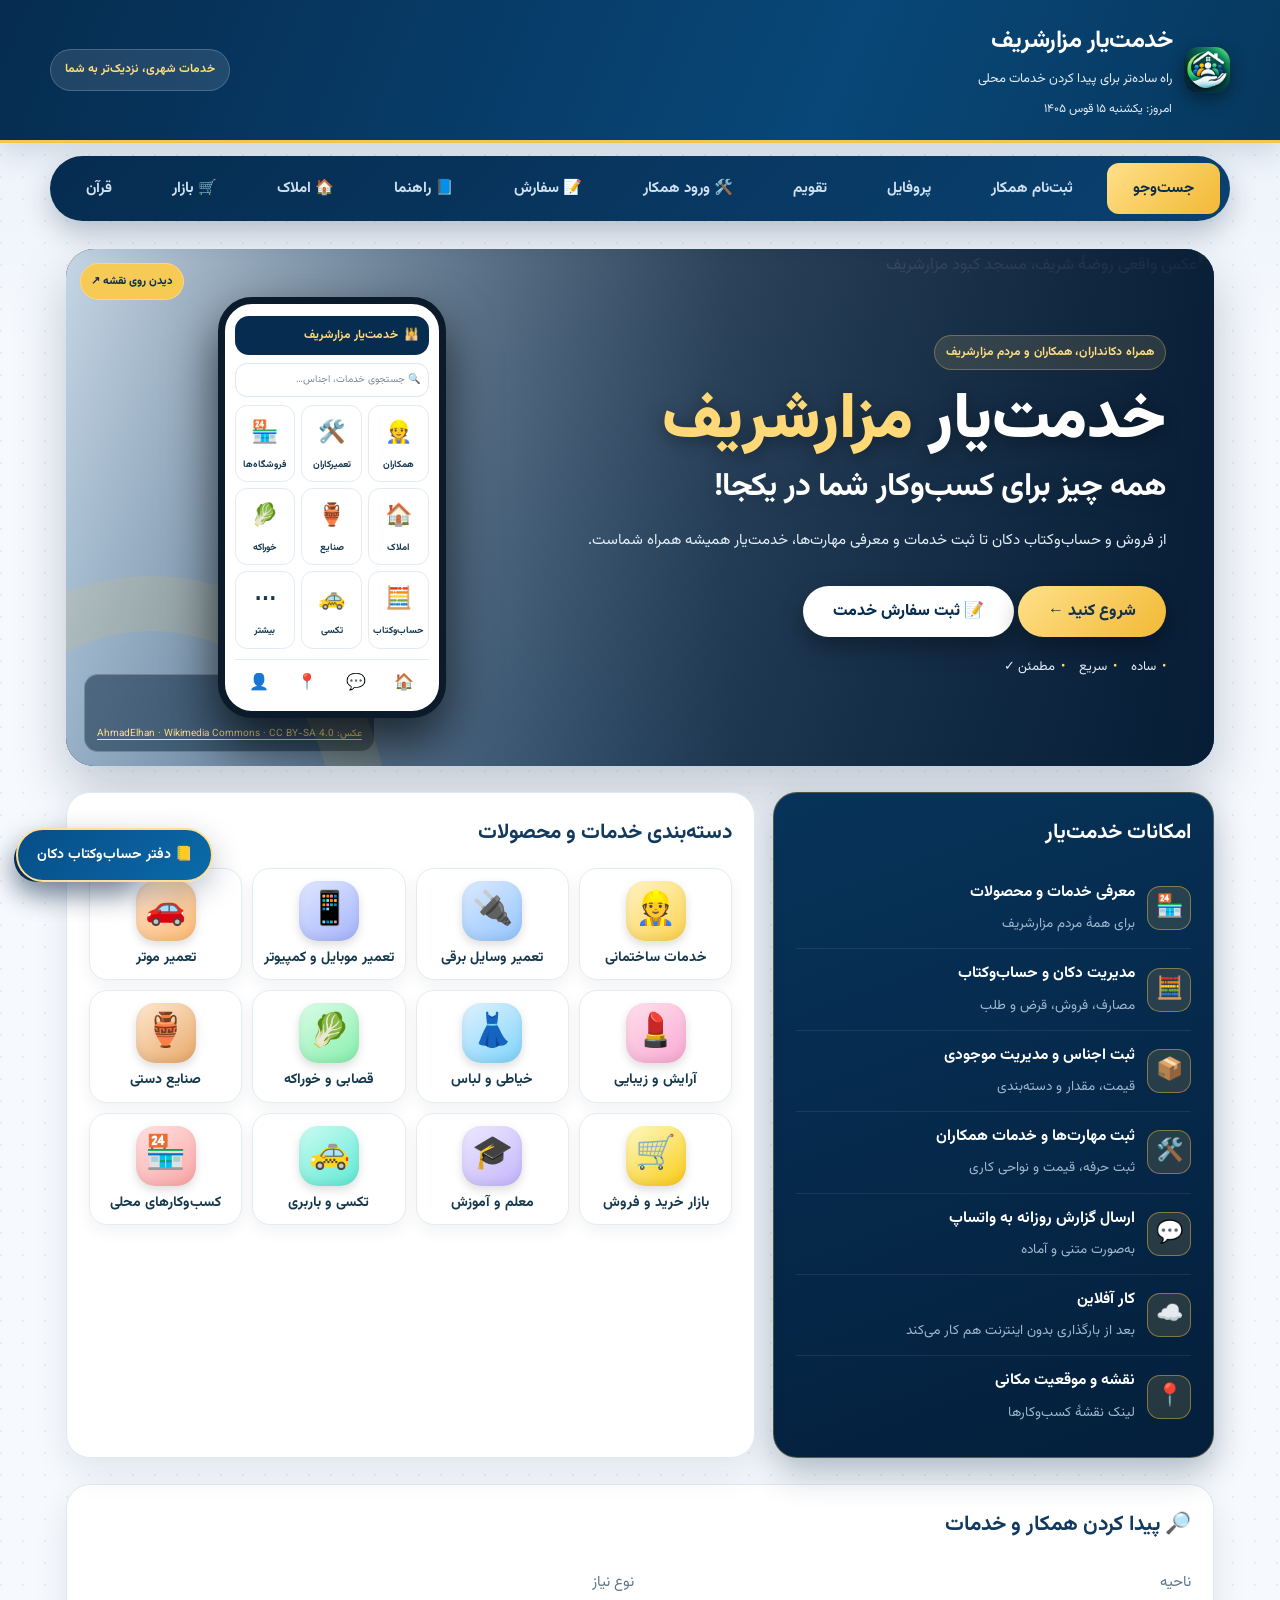
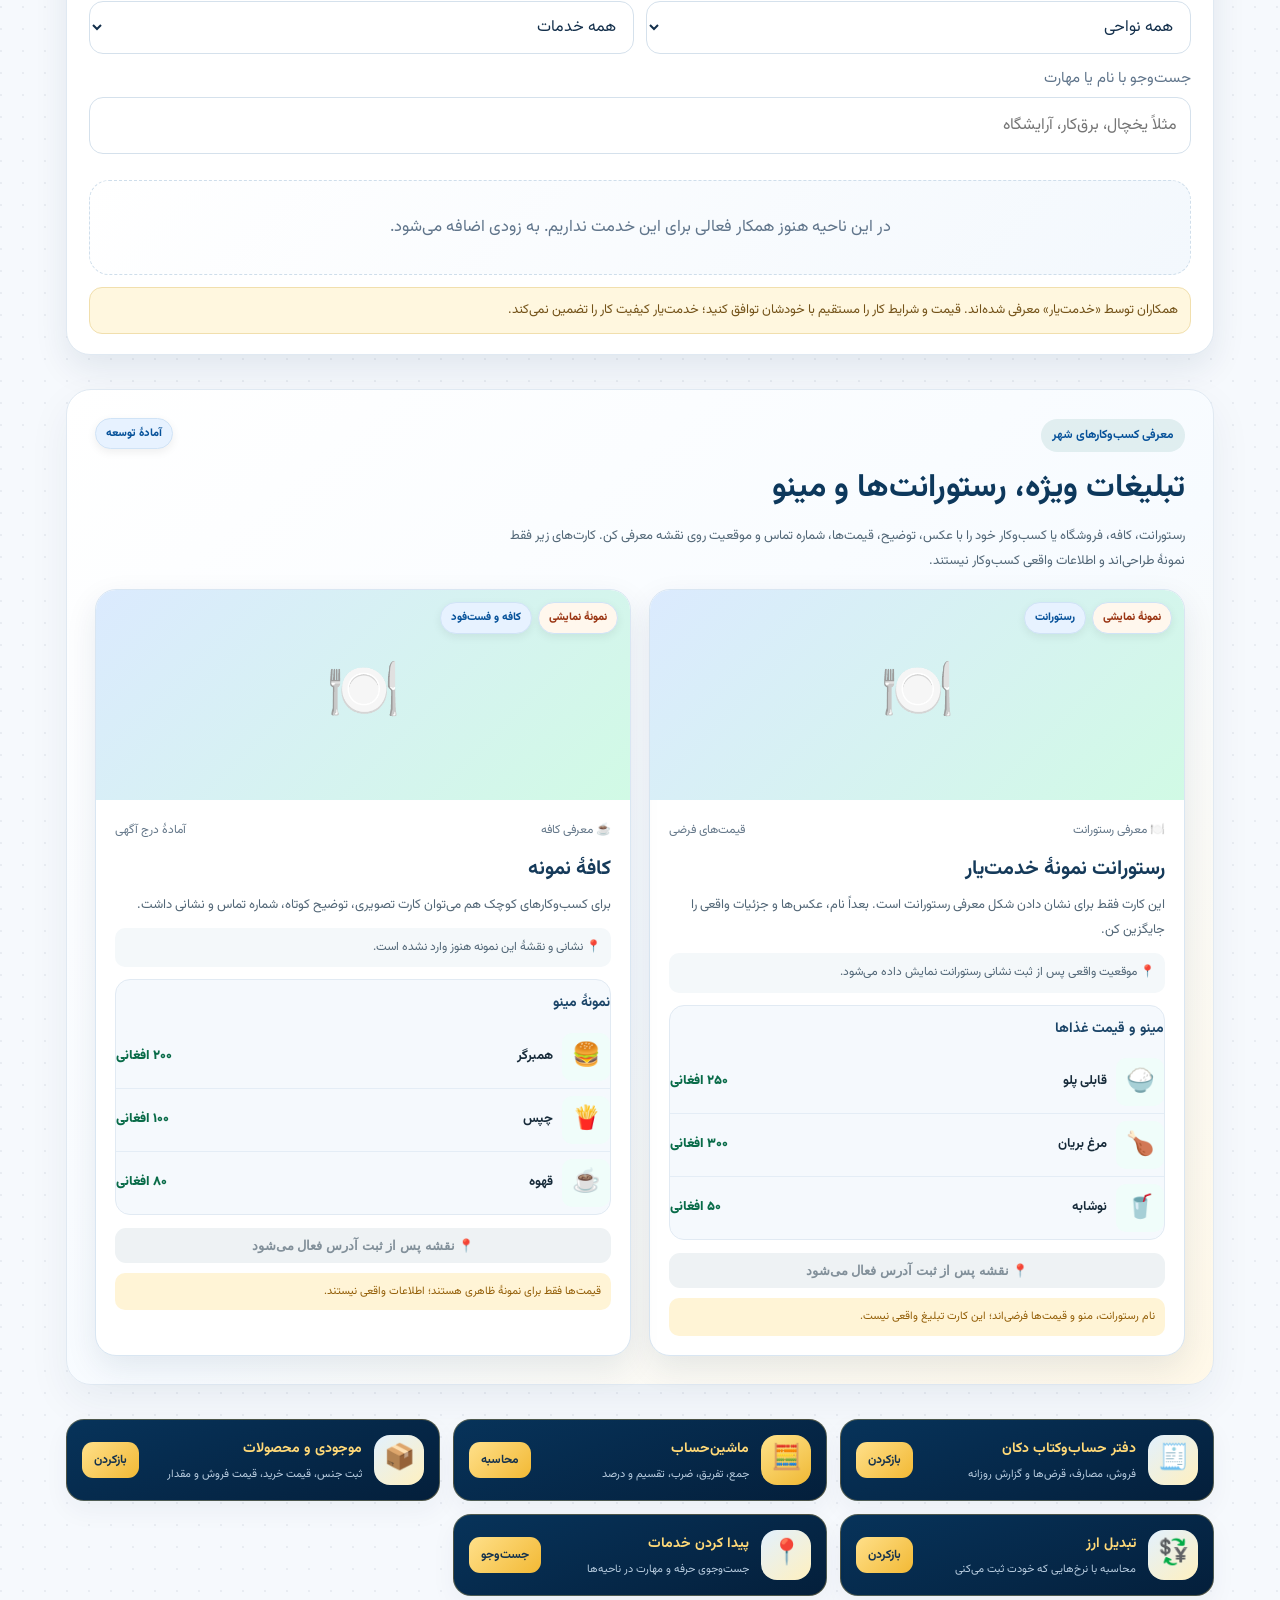
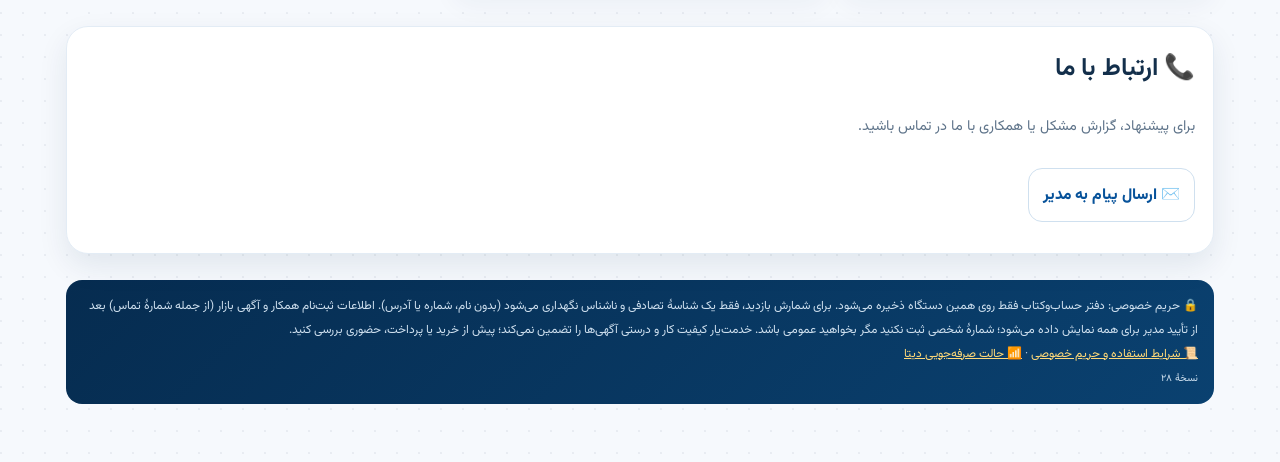
==== commit 64e85edc: "Add files via upload" ====
--- a/index.html
+++ b/index.html
@@ -113,7 +113,7 @@
 <link rel="stylesheet" href="https://fonts.googleapis.com/css2?family=Vazirmatn:wght@400;700;800&display=swap">
 <meta name="description" content="خدمت‌یار مزارشریف: پیدا کردن همکار و خدمات، بازار خرید و فروش، و دفتر حساب‌وکتاب دکان"><meta property="og:title" content="خدمت‌یار مزارشریف"><meta property="og:description" content="خدمات محلی، بازار خرید و فروش و حساب‌وکتاب دکان"><meta property="og:type" content="website">
 <style>.kv-find{background:#fff;border:1px solid #e0e9f2;border-radius:24px;padding:20px 22px;margin:0 0 26px;box-shadow:0 14px 34px rgba(7,39,76,.09)}.kv-find h2{margin:0 0 12px;color:#123a5e;font-size:21px}</style>
-<link rel="icon" type="image/png" href="icon-192.png"><link rel="apple-touch-icon" href="icon-192.png"><style>img.site-logo{border:0!important;border-radius:15px!important;background:none!important;padding:0!important;box-shadow:0 6px 16px #0006}</style><style>#hdPill{white-space:normal!important;line-height:1.8;text-align:center;max-width:46%}@media(max-width:650px){header{flex-wrap:wrap!important}.header-copy{min-width:0;flex:1}#hdPill{display:block!important;max-width:none!important;width:100%;flex-basis:100%;margin-top:8px;order:9}}</style><link rel="stylesheet" href="app.css?v=27"></head>
+<link rel="icon" type="image/png" href="icon-192.png"><link rel="apple-touch-icon" href="icon-192.png"><style>img.site-logo{border:0!important;border-radius:15px!important;background:none!important;padding:0!important;box-shadow:0 6px 16px #0006}</style><style>#hdPill{white-space:normal!important;line-height:1.8;text-align:center;max-width:46%}@media(max-width:650px){header{flex-wrap:wrap!important}.header-copy{min-width:0;flex:1}#hdPill{display:block!important;max-width:none!important;width:100%;flex-basis:100%;margin-top:8px;order:9}}</style><link rel="stylesheet" href="app.css?v=28"></head>
 <body>
 <header><div class="header-brand"><img class="site-logo" id="siteLogo" src="logo.png" alt="خدمت‌یار" width="54" height="54"><div class="header-copy"><h1 id="siteTitle">خدمت‌یار مزارشریف</h1><p id="siteSubtitle">راه ساده‌تر برای پیدا کردن خدمات محلی</p></div></div><span class="header-pill" id="hdPill">خدمات شهری، نزدیک‌تر به شما</span></header>
 <nav>
@@ -121,7 +121,7 @@
 <button data-t="reg">ثبت‌نام همکار</button>
 <button data-t="pro">پروفایل</button>
 <button data-t="cal">تقویم</button>
-<button data-t="pp">🛠️ ورود همکار</button><button data-t="ord">📝 سفارش</button><button data-t="gd">📘 راهنما</button><button data-t="mkt">🛒 بازار</button><button data-t="qur">قرآن</button>
+<button data-t="pp">🛠️ ورود همکار</button><button data-t="ord">📝 سفارش</button><button data-t="gd">📘 راهنما</button><button data-t="re">🏠 املاک</button><button data-t="mkt">🛒 بازار</button><button data-t="qur">قرآن</button>
 
 </nav>
 <main>
@@ -262,15 +262,16 @@
 </section>
 <section id="ord" class="hide"><div class="card"><h2 style="margin-top:0">📝 ثبت سفارش خدمت</h2><p class="mu">سفارش را قبل از تماس یا توافق در سایت ثبت کن تا کد پیگیری بگیری و سابقه‌اش بماند. سفارشی که بیرون از سایت انجام شود، در سابقهٔ سایت نیست و قابل پیگیری نیست. قیمت را مستقیم با همکار توافق می‌کنی.</p><p class="note" style="margin:8px 0;line-height:1.9">⚖️ خدمت‌یار فقط واسطه است و مسئولیت کیفیت کار، قیمت و رفتار طرفین را نمی‌پذیرد. هر مشکل باید تا ۲۴ ساعت بعد از پایان کار اعلام شود (در سایت یا با گفتن به مدیر)؛ اگر اعلام نشود، کار تمام‌شده و تأییدشده حساب می‌شود. در تاکسی، مسافر بعد از رسیدن به مقصد باید پایان سفر را اعلام کند: در سایت، یا با گفتن «کد پایان کار» به راننده (بدون اینترنت هم ممکن است).</p><label>نوع خدمت *</label><select id="ordCat"></select><div id="ordTaxi" hidden><label>مبدأ *</label><input id="ordFrom" maxlength="100" placeholder="مثلاً ناحیه ۳، نزدیک مسجد"><label>مقصد *</label><input id="ordTo" maxlength="100" placeholder="مثلاً بالاحصار"></div><label>ناحیه</label><select id="ordArea"></select><label>همکار (اختیاری)</label><select id="ordProv"><option value="">هر همکار مناسب</option></select><label>شرح کار *</label><textarea id="ordDet" rows="3" maxlength="800" placeholder="مثلاً یخچال خاموش می‌شود و صدا می‌دهد"></textarea><label>زمان پیشنهادی (اختیاری)</label><input id="ordTime" maxlength="60" placeholder="مثلاً فردا بعد از ظهر"><label>نام شما *</label><input id="ordName" maxlength="60"><label>شمارهٔ تماس *</label><input id="ordPhone" inputmode="tel" maxlength="20"><input id="ordHp" class="hide" tabindex="-1" autocomplete="off"><div class="acts"><button class="btn" id="ordSend" type="button">ثبت سفارش</button></div><div id="ordMsg"></div></div>
 <div class="card"><h2 style="margin-top:0">🔎 پیگیری سفارش</h2><label>کد پیگیری</label><input id="trkCode" maxlength="12" style="text-transform:uppercase"><label>شمارهٔ تماسی که ثبت کرده‌ای</label><input id="trkPhone" inputmode="tel"><div class="acts"><button class="btn" id="trkGo" type="button">نمایش وضعیت</button></div><div id="trkOut"></div></div><div class="card"><h2 style="margin-top:0">🛒 سفارش کالا از دکان</h2><p class="mu">دکان را انتخاب کن و تعداد هر کالا را بزن. جمع مبلغ را سرور از قیمت ثبت‌شدهٔ دکان حساب می‌کند. پرداخت نقدی هنگام تحویل است و دکان‌دار قیمت نهایی را اعلام می‌کند.</p><label>دکان</label><select id="shopSel"><option value="">— انتخاب دکان —</option></select><div id="shopItems"></div><div id="shopTot" class="kv-pz" hidden></div><div id="shopForm" hidden><label>نام شما *</label><input id="shopName" maxlength="60"><label>شمارهٔ تماس *</label><input id="shopPhone" inputmode="tel" maxlength="20"><label>آدرس تحویل *</label><input id="shopAddr" maxlength="200"><label>توضیح (اختیاری)</label><input id="shopNote" maxlength="200"><input id="shopHp" class="hide" tabindex="-1" autocomplete="off"><div class="acts"><button class="btn" id="shopSend" type="button">ثبت سفارش کالا</button></div></div><div id="shopMsg"></div></div></section>
-<section id="pp" class="hide"><div class="card" id="ppLogin"><h2 style="margin-top:0">🛠️ ورود همکار</h2><p class="mu">شمارهٔ ثبت‌نامت و «کد ورود» که مدیر بعد از تأیید برایت می‌فرستد را بزن. کد را به کسی نده؛ بعد از ۵ بار اشتباه، ۱۵ دقیقه قفل می‌شود.</p><label>شمارهٔ تماس</label><input id="ppPhone" inputmode="tel"><label>کد ورود</label><input id="ppCode" type="password" autocomplete="off"><div class="acts"><button class="btn" id="ppGo" type="button">ورود</button></div><div id="ppMsg"></div></div><div id="ppBox" hidden><div class="bar"><h2 id="ppName" style="margin:0"></h2><button class="btn gr" id="ppOut" type="button">خروج</button></div><details class="card" style="margin:10px 0"><summary style="cursor:pointer;font-weight:800">📞 ثبت سفارشِ مشتری تلفنی (بدون اینترنت مشتری)</summary><p class="mu">مشتری با تلفن یا حضوری سفارش داد؟ همین‌جا ثبت کن تا در سابقه و کمیسیون بیاید. برای این سفارش‌ها کد پایان کار فعال نیست و اگر مشتری تا ۲۴ ساعت اعتراض نکند، خودکار تکمیل می‌شود.</p><label>نام مشتری *</label><input id="mnName" maxlength="60"><label>شمارهٔ مشتری *</label><input id="mnPhone" inputmode="tel" maxlength="20"><label>خدمت</label><select id="mnCat"></select><label>شرح کار *</label><input id="mnDet" maxlength="300"><label>قیمت توافقی (افغانی)</label><input id="mnPrice" inputmode="numeric"><div class="acts"><button class="btn" id="mnGo" type="button">ثبت سفارش</button></div></details><h3 style="margin:14px 0 4px">📥 سفارش‌های آزاد <span class="mu">(اولین همکار آماده می‌گیرد)</span></h3><div id="ppOpen"></div><h3 style="margin:14px 0 4px">📋 سفارش‌های من</h3><div id="ppList"></div></div></section>
+<section id="pp" class="hide"><div class="card" id="ppLogin"><h2 style="margin-top:0">🛠️ ورود همکار</h2><p class="mu">شمارهٔ ثبت‌نامت و «کد ورود» که مدیر بعد از تأیید برایت می‌فرستد را بزن. کد را به کسی نده؛ بعد از ۵ بار اشتباه، ۱۵ دقیقه قفل می‌شود.</p><label>شمارهٔ تماس</label><input id="ppPhone" inputmode="tel"><label>کد ورود</label><input id="ppCode" type="password" autocomplete="off"><div class="acts"><button class="btn" id="ppGo" type="button">ورود</button></div><div id="ppMsg"></div></div><div id="ppBox" hidden><div class="bar"><h2 id="ppName" style="margin:0"></h2><button class="btn gr" id="ppOut" type="button">خروج</button></div><details class="card" style="margin:10px 0"><summary style="cursor:pointer;font-weight:800">📞 ثبت سفارشِ مشتری تلفنی (بدون اینترنت مشتری)</summary><p class="mu">مشتری با تلفن یا حضوری سفارش داد؟ همین‌جا ثبت کن تا در سابقه و کمیسیون بیاید. برای این سفارش‌ها کد پایان کار فعال نیست و اگر مشتری تا ۲۴ ساعت اعتراض نکند، خودکار تکمیل می‌شود.</p><label>نام مشتری *</label><input id="mnName" maxlength="60"><label>شمارهٔ مشتری *</label><input id="mnPhone" inputmode="tel" maxlength="20"><label>خدمت</label><select id="mnCat"></select><label>شرح کار *</label><input id="mnDet" maxlength="300"><label>قیمت توافقی (افغانی)</label><input id="mnPrice" inputmode="numeric"><div class="acts"><button class="btn" id="mnGo" type="button">ثبت سفارش</button></div></details><h3 style="margin:14px 0 4px">📥 سفارش‌های آزاد <span class="mu">(اولین همکار آماده می‌گیرد)</span></h3><div id="ppOpen"></div><h3 style="margin:14px 0 4px">📋 سفارش‌های من</h3><div id="ppList"></div><div id="agBox"></div></div></section>
 <section id="gd" class="hide"><div class="card"><h2 style="margin-top:0">📘 راهنمای استفاده</h2><p class="mu">روی هر عنوان بزن تا توضیح باز شود.</p>
 <details><summary>🧑 راهنمای مشتری (مرحله‌به‌مرحله)</summary><ol><li><b>انتخاب خدمت و ناحیه:</b> از صفحهٔ اصلی یک دسته را بزن یا از تب «📝 سفارش» نوع خدمت و ناحیه را انتخاب کن.</li><li><b>دیدن همکار:</b> در فهرست، نام، مهارت‌ها و ناحیهٔ کار هر همکار را ببین.</li><li><b>ثبت سفارش:</b> شرح کار، نام و شماره‌ات را بنویس. یک <b>کد پیگیری</b> می‌گیری؛ آن را نگه دار.</li><li><b>هماهنگی:</b> بعد از بررسی، با همکار تماس یا واتساپ می‌گیری و قیمت را توافق می‌کنی.</li><li><b>پایان کار:</b> اگر کار درست انجام نشد، در «پیگیری سفارش» گزینهٔ «گزارش مشکل» را بزن.</li><li><b>پیگیری:</b> کد و شمارهٔ خودت را در بخش «پیگیری سفارش» بزن تا وضعیت و سابقه را ببینی.</li><li><b>لغو:</b> تا قبل از شروع کار می‌توانی سفارش را لغو کنی.</li></ol><p class="mu"><b>مهم:</b> سفارشی که در سایت ثبت نشود، در سابقهٔ سایت نمی‌آید و ما نمی‌توانیم پیگیری‌اش کنیم.</p></details>
 <details><summary>🛠️ راهنمای همکاران</summary><ol><li>از تب «ثبت‌نام همکار» نام، حرفه‌ها، ناحیه‌ها و شمارهٔ تماس را بفرست.</li><li>مدیر اطلاعات را بررسی و تأیید می‌کند. فقط همکار تأییدشده در فهرست دیده می‌شود.</li><li>سفارش‌های مربوط به تو از طرف مدیر هماهنگ می‌شود. <i>پنل اختصاصی همکار (قبول و رد مستقیم سفارش) هنوز ساخته نشده است.</i></li><li>نرخ کمیسیون را مدیر تعیین می‌کند و بعد از تکمیل سفارش ثبت می‌شود.</li></ol></details>
 <details><summary>🏪 راهنمای دکان‌داران</summary><ol><li>دکان یا محصولات خود را از «ثبت‌نام همکار» (بخش محصولات) با عکس و قیمت معرفی کن.</li><li>برای تبلیغ ویژه (رستوران، فروشگاه یا محصول) با مدیر تماس بگیر؛ از «پیام به مدیر» استفاده کن.</li><li><i>سفارش آنلاین کالا و گزارش فروش دکان در سایت هنوز ساخته نشده است.</i></li></ol></details>
 <details><summary>⚖️ پایان کار و مسئولیت</summary><ol><li>همکار بعد از پایان کار مبلغ نهایی را ثبت می‌کند.</li><li>مشتری سه راه دارد: در «پیگیری سفارش» «✅ تأیید پایان کار» را بزند؛ یا <b>«کد پایان کار» (۴ رقم)</b> را که هنگام سفارش دیده، به همکار بگوید (بدون اینترنت هم کار می‌کند)؛ یا اگر تا ۲۴ ساعت اعتراضی نکند، سفارش خودکار تکمیل می‌شود.</li><li>مشکل را باید تا ۲۴ ساعت اعلام کنی («🚩 گزارش مشکل» یا «💬 پیام به مدیر»). بعد از آن، سایت هیچ مسئولیتی نمی‌پذیرد.</li><li>تاکسی: مسافر بعد از رسیدن به مقصد پایان سفر را اعلام کند.</li><li>سایت فقط واسطه است و مسئول کیفیت کار، قیمت یا رفتار طرفین نیست.</li><li><b>پرداخت:</b> نقدی هنگام تحویل، یا هر راهی که دو طرف خودشان توافق کنند (مثلاً پول موبایل مثل M-Paisa یا AWCC Money). سایت پولی را نگه نمی‌دارد و مسئول انتقال پول نیست.</li></ol></details><details><summary>📜 شرایط استفاده (پیش‌نویس)</summary><p class="mu"><b>این متن پیش‌نویس است و باید پیش از انتشار رسمی توسط حقوق‌دان بازبینی شود.</b></p><ol><li>خدمت‌یار فقط بستری برای آشنایی مشتری، همکار و دکان‌دار است و خدمات را خودش انجام نمی‌دهد.</li><li>اطلاعات ثبت‌شده باید درست باشد. اطلاعات جعلی، آگهی فریبنده و کالای ممنوع یا غیرقانونی مجاز نیست و مدیر می‌تواند آن را حذف و شماره را مسدود کند.</li><li>قیمت و شرایط کار را خود طرفین توافق می‌کنند. خدمت‌یار مسئول کیفیت کار، قیمت، خسارت یا اختلاف طرفین نیست.</li><li>همکار موظف است کمیسیون سفارش‌های تکمیل‌شده را طبق نرخ اعلام‌شده بپردازد. ثبت‌نکردن سفارش برای دورزدن کمیسیون ممکن است به تعلیق منجر شود.</li><li>مدیر می‌تواند همکار یا آگهی را بدون اطلاع قبلی تعلیق کند.</li></ol></details><details><summary>🔒 حریم خصوصی (پیش‌نویس)</summary><p class="mu"><b>پیش‌نویس؛ نیازمند بازبینی حقوقی.</b></p><ol><li><b>چه چیزی ذخیره می‌شود:</b> نام، شمارهٔ تلفن، آدرس و شرح سفارش؛ اطلاعات همکار و محصولات؛ در صورت ارسال، تصویر مدرک شناسایی همکار؛ و یک شناسهٔ تصادفی ناشناس برای شمارش بازدید.</li><li>شمارهٔ تلفن همکاران عمومی است. شمارهٔ مشتری فقط برای مدیر و همکارِ همان سفارش دیده می‌شود.</li><li>مدرک شناسایی در فضای خصوصی نگه داشته می‌شود و فقط مدیر آن را می‌بیند.</li><li>اطلاعات به شخص ثالث فروخته نمی‌شود.</li><li>برای حذف اطلاعاتت از «💬 پیام به مدیر» درخواست بده.</li><li>دفتر حساب‌وکتاب دکان فقط روی دستگاه خودت ذخیره می‌شود.</li></ol></details><details><summary>❓ پرسش‌های رایج</summary><p><b>استفاده از سایت چقدر هزینه دارد؟</b> برای مشتری رایگان است.</p><p><b>کمیسیون چیست؟</b> درصدی از مبلغ نهایی سفارش تکمیل‌شده که همکار می‌پردازد؛ نرخش را مدیر تعیین می‌کند.</p><p><b>سفارش را چطور لغو کنم؟</b> از «پیگیری سفارش».</p><p><b>شکایت دارم.</b> در «پیگیری سفارش» گزینهٔ «گزارش مشکل» یا دکمهٔ «💬 پیام به مدیر» را بزن.</p></details></div></section>
+<section id="re" class="hide"><div class="card"><h2 style="margin-top:0">🏠 املاک؛ کرایه، گروی و فروش</h2><p class="mu">آگهی‌ها را «راهنماهای ملکی» تأییدشده ثبت می‌کنند. <b>گروی:</b> مبلغی را یک‌جا به صاحب‌ملک می‌دهی و تا پایان مدت بدون کرایه در ملک می‌مانی و در پایان همان مبلغ پس داده می‌شود. <b>نیمه‌گروی:</b> مبلغ گروی کمتر + کرایهٔ ماهانه. شرایط را همیشه با قرارداد مکتوب و حضوری مشخص کن؛ خدمت‌یار مسئول معامله نیست.</p><div class="g2"><div><label>نوع معامله</label><select id="reDeal"></select></div><div><label>نوع ملک</label><select id="reType"></select></div><div><label>ناحیه</label><select id="reArea"></select></div><div><label>حداقل اتاق</label><input id="reRooms" type="number" min="0" max="20" inputmode="numeric"></div><div><label>واحد پول (برای فیلتر قیمت)</label><select id="reCur"><option value="">همه</option><option value="AFN">افغانی</option><option value="USD">دالر</option></select></div><div><label>حداکثر قیمت</label><input id="reMax" inputmode="numeric"></div></div><label>جست‌وجو</label><input id="reQ" placeholder="مثلاً حویلی، شهرک، دومنزله"></div><div id="reList"></div><div class="acts"><button class="btn gr hide" id="reMore" type="button">نمایش بیشتر</button></div></section>
 <section id="mkt" class="hide"><div class="card"><h3>🛒 بازار خرید و فروش</h3><div class="mu">موتر، موبایل، خانه، وسایل کهنه و هر چیز دیگر. برای خرید، مستقیم با فروشنده تماس بگیرید.</div><div class="row"><div><label>نوع</label><select id="mkKind"></select></div><div><label>جست‌وجو</label><input id="mkQ" placeholder="مثلاً کرولا، آیفون، آپارتمان"></div></div><div class="acts"><button class="btn" id="mkNew" type="button">＋ ثبت آگهی فروش</button></div></div>
 <div class="card hide" id="mkForm"><h3>ثبت آگهی فروش</h3><label>نوع</label><select id="mkType"></select><label>عنوان *</label><input id="mkTitle" placeholder="مثلاً تویوتا کرولا ۲۰۱۲"><label>قیمت (افغانی)</label><input id="mkPrice" inputmode="numeric"><div id="mkFields"></div><label>توضیحات</label><textarea id="mkDesc" rows="3"></textarea><label>شمارهٔ تماس / واتساپ *</label><input id="mkPhone" type="tel" inputmode="tel" placeholder="07XXXXXXXX"><label>عکس‌ها (تا ۶ عکس، از گالری یا دوربین)</label><input id="mkFiles" type="file" accept="image/*" multiple><div id="mkPrev" class="mk-prev"></div><input id="mkHp" class="hide" tabindex="-1" autocomplete="off"><div class="acts"><button class="btn" id="mkSend" type="button">ارسال برای بررسی</button></div><div id="mkMsg"></div></div><div id="mkList"></div></section>
-<footer class="kyv-foot">🔒 حریم خصوصی: دفتر حساب‌وکتاب فقط روی همین دستگاه ذخیره می‌شود. برای شمارش بازدید، فقط یک شناسهٔ تصادفی و ناشناس نگهداری می‌شود (بدون نام، شماره یا آدرس). اطلاعات ثبت‌نام همکار و آگهی بازار (از جمله شمارهٔ تماس) بعد از تأیید مدیر برای همه نمایش داده می‌شود؛ شمارهٔ شخصی ثبت نکنید مگر بخواهید عمومی باشد. خدمت‌یار کیفیت کار و درستی آگهی‌ها را تضمین نمی‌کند؛ پیش از خرید یا پرداخت، حضوری بررسی کنید.<br><a href="#" data-legal style="color:#ffd978">📜 شرایط استفاده و حریم خصوصی</a> · <a href="#" data-lite style="color:#ffd978">📶 حالت صرفه‌جویی دیتا</a><br><small>نسخهٔ ۲۷</small></footer></main>
+<footer class="kyv-foot">🔒 حریم خصوصی: دفتر حساب‌وکتاب فقط روی همین دستگاه ذخیره می‌شود. برای شمارش بازدید، فقط یک شناسهٔ تصادفی و ناشناس نگهداری می‌شود (بدون نام، شماره یا آدرس). اطلاعات ثبت‌نام همکار و آگهی بازار (از جمله شمارهٔ تماس) بعد از تأیید مدیر برای همه نمایش داده می‌شود؛ شمارهٔ شخصی ثبت نکنید مگر بخواهید عمومی باشد. خدمت‌یار کیفیت کار و درستی آگهی‌ها را تضمین نمی‌کند؛ پیش از خرید یا پرداخت، حضوری بررسی کنید.<br><a href="#" data-legal style="color:#ffd978">📜 شرایط استفاده و حریم خصوصی</a> · <a href="#" data-lite style="color:#ffd978">📶 حالت صرفه‌جویی دیتا</a><br><small>نسخهٔ ۲۸</small></footer></main>
 <!--
 # PLEASE DO NOT REMOVE OR CHANGE THIS COPYRIGHT BLOCK
 #====================================================================
@@ -304,7 +305,7 @@
 <!-- متن قرآن (Tanzil) در فایل quran.json است و فقط هنگام باز شدن تب قرآن بارگذاری می‌شود -->
 <script>
 var AREAS=[];for(var i=1;i<=12;i++)AREAS.push("ناحیه "+i);
-var TREE={"تعمیر وسایل برقی": ["یخچال", "فریزر", "ماشین لباس‌شویی", "کولر آبی", "کولر گازی", "تلویزیون", "مایکروویو", "بخاری", "پمپ آب", "جاروبرقی", "پنکه", "اتو", "دیگ برقی"], "تعمیر موبایل و کمپیوتر": ["نرم‌افزار موبایل", "سکرین و باتری", "لپ‌تاپ", "کمپیوتر", "پرینتر", "شبکه و وای‌فای"], "تعمیر موتر": ["موتور", "برق موتر", "گیربکس", "رنگ و دوبل", "تایر و بریک", "سرویس", "موتر سایکل"], "خدمات ساختمانی": ["مستری", "رنگ‌کاری", "برق ساختمان", "نل‌کشی", "جپسوم", "کاشی و سرامیک", "جوشکاری", "نجاری", "شیشه‌کاری"], "خیاطی و لباس": ["دوخت لباس زنانه", "دوخت لباس مردانه", "ترمیم لباس", "لباس کودک"], "آرایش و زیبایی": ["آرایشگاه زنانه", "آرایشگاه مردانه", "حنا و ناخن"], "معلم و آموزش": ["ریاضی", "انگلیسی", "قرآن", "کمپیوتر", "آمادگی کانکور"], "تکسی و باربری": ["تکسی شهری", "باربری", "بین‌ولایتی"], "قصابی و خوراکه": ["گوشت", "مرغ", "نان", "میوه و سبزی", "غذای آماده"], "وسایل خانه": ["فرنیچر", "ظروف", "فرش", "لوازم آشپزخانه"], "صنایع دستی": ["سفال", "قالین", "جواهر", "چوب‌کاری"], "سایر خدمات": ["سایر"]};var CATS=Object.keys(TREE);
+var TREE={"تعمیر وسایل برقی": ["یخچال", "فریزر", "ماشین لباس‌شویی", "کولر آبی", "کولر گازی", "تلویزیون", "مایکروویو", "بخاری", "پمپ آب", "جاروبرقی", "پنکه", "اتو", "دیگ برقی"], "تعمیر موبایل و کمپیوتر": ["نرم‌افزار موبایل", "سکرین و باتری", "لپ‌تاپ", "کمپیوتر", "پرینتر", "شبکه و وای‌فای"], "تعمیر موتر": ["موتور", "برق موتر", "گیربکس", "رنگ و دوبل", "تایر و بریک", "سرویس", "موتر سایکل"], "خدمات ساختمانی": ["مستری", "رنگ‌کاری", "برق ساختمان", "نل‌کشی", "جپسوم", "کاشی و سرامیک", "جوشکاری", "نجاری", "شیشه‌کاری"], "خیاطی و لباس": ["دوخت لباس زنانه", "دوخت لباس مردانه", "ترمیم لباس", "لباس کودک"], "آرایش و زیبایی": ["آرایشگاه زنانه", "آرایشگاه مردانه", "حنا و ناخن"], "معلم و آموزش": ["ریاضی", "انگلیسی", "قرآن", "کمپیوتر", "آمادگی کانکور"], "تکسی و باربری": ["تکسی شهری", "باربری", "بین‌ولایتی"], "قصابی و خوراکه": ["گوشت", "مرغ", "نان", "میوه و سبزی", "غذای آماده"], "وسایل خانه": ["فرنیچر", "ظروف", "فرش", "لوازم آشپزخانه"], "صنایع دستی": ["سفال", "قالین", "جواهر", "چوب‌کاری"], "راهنمای املاک": ["کرایه", "گروی", "فروش", "زمین و پلاټ"], "سایر خدمات": ["سایر"]};var CATS=Object.keys(TREE);
 var KEY="khedmatyar_v1",PIN="";try{PIN=localStorage.getItem(KEY+"_pin")||PIN}catch(e){}
 function sample(){return [
 {id:1,n:"احمد (نمونه)",c:"تعمیر کولر",s:"تعمیر و نصب کولر آبی و گازی",a:"ناحیه 5",d:"سرک دوم، نزدیک چهارراهی",p:"0700000001",st:"wait",note:""},
@@ -588,7 +589,7 @@
 <div id="bnav"><button data-t="find" class="on"><b>🏠</b>خانه</button><button data-t="reg"><b>🤝</b>همکار</button><button data-l="1"><b>📒</b>حساب‌وکتاب</button><button data-t="cal"><b>📅</b>تقویم</button><button data-t="pro"><b>👤</b>پروفایل</button></div>
 <style>#adm{display:none!important}</style>
 <style>#kvInfo{display:grid;gap:8px;margin:10px 0 0}#kvInfo:empty{display:none}.kv-notice{border-radius:16px;padding:10px 16px;font-weight:700;line-height:1.9}.n-info{background:#e0f2fe;color:#075985}.n-warn{background:#fef3c7;color:#92400e}.n-ok{background:#dcfce7;color:#166534}.kv-bar{display:flex;flex-wrap:wrap;gap:6px}.kv-pill{background:#fff;border:1px solid #dbe6f1;border-radius:99px;padding:2px 12px;font-size:13px;color:#123a5e;box-shadow:0 3px 8px rgba(7,39,76,.06)}.kv-pill small{color:#8aa0b5}</style>
-<script src="quran-style.js?v=27"></script>
-<script src="app.js?v=27"></script>
+<script src="quran-style.js?v=28"></script>
+<script src="app.js?v=28"></script>
 </body>
 </html>
--- a/app.css
+++ b/app.css
@@ -156,3 +156,5 @@
 .qtr{font:400 16px/1.95 Vazirmatn,Tahoma;color:#475569;text-align:right;direction:rtl;margin-top:2px}.qcr{text-align:center;font-size:12.5px;color:#60758b;margin-top:8px}
 #offl{position:fixed;top:0;left:0;right:0;z-index:10000;background:#b91c1c;color:#fff;text-align:center;padding:8px;font-weight:700}.ppc{background:#fff;border:1px solid #e3ecf5;border-right:6px solid #f2b935;border-radius:18px;padding:14px;margin:10px 0;box-shadow:0 8px 20px rgba(7,39,76,.08);line-height:1.9}.ppc .acts{margin-top:8px}.shp{display:grid;grid-template-columns:1fr 84px;gap:8px;align-items:center;padding:8px 0;border-bottom:1px dashed #d5e1ec}.shp input{margin:0;text-align:center}
 .lite img:not(.site-logo):not(.pv){display:none!important}.lite .kyv-intro-art{background:#062c50}.lite *{animation:none!important;transition:none!important}
+
+.re-deal{position:absolute;top:10px;right:10px;color:#fff;font-weight:800;border-radius:99px;padding:3px 14px;box-shadow:0 4px 10px rgba(0,0,0,.25)}.d-rent{background:#2563eb}.d-gerawi{background:#7c3aed}.d-half_gerawi{background:#ea580c}.d-sale{background:#16a34a}.re-star{position:absolute;top:10px;left:10px;background:#f2b935;color:#15324d;font-weight:800;border-radius:99px;padding:3px 12px}
